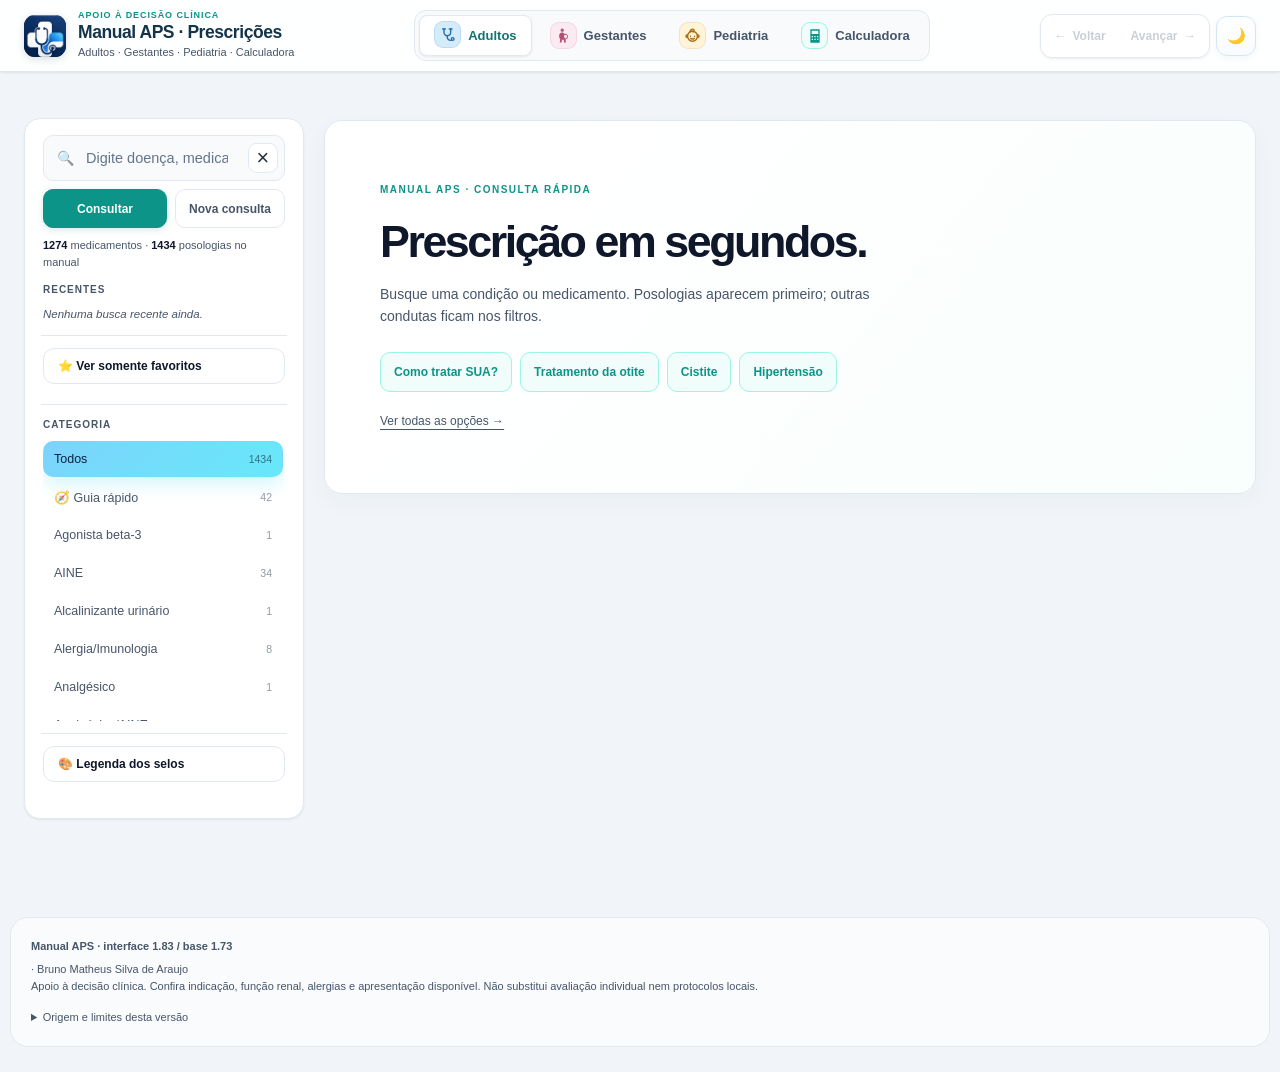
==== index.html @ 6f2b76b8 "Add files via upload" ====
<!DOCTYPE html>


<html lang="pt-BR"><head>
<meta charset="utf-8"/>
<meta content="width=device-width, initial-scale=1.0" name="viewport"/>
<title>Manual APS | v1.83 Clínico</title>

<meta content="#2563eb" name="theme-color"/>
<meta content="Manual de apoio à decisão clínica na Atenção Primária: condutas, prescrições e cálculo de doses pediátricas por peso. Funciona offline." name="description"/>
<meta content="Manual APS" name="application-name"/>
<meta content="yes" name="apple-mobile-web-app-capable"/>
<meta content="default" name="apple-mobile-web-app-status-bar-style"/>
<meta content="Manual APS" name="apple-mobile-web-app-title"/>


<style>/* Origem: styles_clinical.css */
:root{
    --brand:#0f766e; --brand-dark:#0b5c56; --brand-light:#14b8a6;
    --bg:#f7f8f7; --surface:#ffffff; --surface-2:#fbfbfa;
    --border:#e4e7e5; --border-soft:#edeeec;
    --ink:#1b1f1e; --ink-soft:#5c6664; --ink-faint:#8a9391;
    --amber:#b45309; --amber-bg:#fef3e6; --amber-pale:#fef3e6; --amber-border:#f0d9b8; --amber-strong:#7a3b06;
    --red:#a3281e; --red-pale:#fbeceb; --red-border:#eecfcb;
    --tint-bg:#e6f5f2; --tint-hover:#d3ece7; --tint-panel:#f1f8f6; --tint-border:#cfe9e3;
    --band-bg:#e3ecfa; --band-text:#1d4f91;
    --mark-bg:#fde68a; --card-hover-border:#d9dedb;
    --radius-lg:16px; --radius-md:12px; --radius-sm:8px;
    --shadow-sm: 0 1px 2px rgba(15,23,22,.04);
    --shadow-md: 0 4px 16px rgba(15,23,22,.06);
    --mono: ui-monospace, "SF Mono", "Roboto Mono", "JetBrains Mono", Consolas, monospace;
    --sans: -apple-system, BlinkMacSystemFont, "Segoe UI", Inter, Roboto, "Helvetica Neue", Arial, sans-serif;
  }
  [data-theme="dark"]{
    --brand:#2dd4bf; --brand-dark:#5eead4; --brand-light:#0d9488;
    --bg:#14171a; --surface:#1c2024; --surface-2:#22262b;
    --border:#333a40; --border-soft:#2a3036;
    --ink:#e8ecef; --ink-soft:#a9b2b8; --ink-faint:#767f86;
    --amber:#fbbf24; --amber-bg:#332a15; --amber-pale:#332a15; --amber-border:#54431c; --amber-strong:#fcd34d;
    --red:#f87171; --red-pale:#3a1f1e; --red-border:#5a2e2c;
    --tint-bg:#153833; --tint-hover:#1c4a42; --tint-panel:#182f2b; --tint-border:#245048;
    --band-bg:#1c2b42; --band-text:#93c5fd;
    --mark-bg:#5b4a12; --card-hover-border:#3d454c;
    --shadow-sm: 0 1px 2px rgba(0,0,0,.3);
    --shadow-md: 0 4px 16px rgba(0,0,0,.4);
  }
  [data-theme="dark"] header{ background:rgba(20,23,26,.92); }
  [data-theme="dark"] mark{ color:#fde68a; }
  *{box-sizing:border-box;} html,body{margin:0;padding:0;}
  body{ font-family:var(--sans); background:var(--bg); color:var(--ink); line-height:1.5; -webkit-font-smoothing:antialiased; }

  /* ===== Header ===== */
  header{ position:sticky; top:0; z-index:30; background:rgba(247,248,247,.92); backdrop-filter:blur(10px); border-bottom:1px solid var(--border); padding:12px 20px; }
  .titlebar{ max-width:1300px; margin:0 auto; display:flex; align-items:center; justify-content:space-between; gap:12px; flex-wrap:wrap;}
  .titlebar .brand{ display:flex; align-items:center; gap:10px; }
  .titlebar .brand-icon{
    width:34px; height:34px; border-radius:9px; background:#10213e; overflow:hidden;
    display:flex; align-items:center; justify-content:center; font-size:17px; box-shadow:var(--shadow-sm); flex-shrink:0;
  }
  .titlebar .brand-icon img{ width:100%; height:100%; display:block; object-fit:cover; }
  .titlebar h1{ font-size:16.5px; font-weight:700; margin:0; color:var(--ink); letter-spacing:-.01em; }
  .titlebar .sub{ font-size:12px; color:var(--ink-soft); margin-top:1px; }
  .version-tag{ font-size:10.5px; color:var(--ink-faint); margin-top:2px; }
  .version-tag .version-tbd{ color:var(--amber); font-weight:600; }

  /* ===== Two-column app shell ===== */
  .app-shell{
    display:grid; grid-template-columns:270px 1fr; gap:22px; align-items:start;
    max-width:1300px; margin:20px auto 70px; padding:0 20px;
  }
  .app-shell[hidden]{ display:none; }
  @media (max-width:860px){
    .app-shell{ grid-template-columns:1fr; }
    .sidebar{ position:static; max-height:none; }
  }
  .sidebar{
    background:var(--surface); border:1px solid var(--border); border-radius:var(--radius-lg);
    padding:16px; box-shadow:var(--shadow-sm);
    display:flex; flex-direction:column; gap:0;
    position:sticky; top:76px; max-height:calc(100vh - 96px); overflow-y:auto;
  }
  .sidebar-section{ border-top:1px solid var(--border-soft); padding:14px 0; }
  .sidebar-section:first-child{ border-top:none; padding-top:0; }
  .sidebar-label{ font-size:11px; font-weight:700; text-transform:uppercase; letter-spacing:.05em; color:var(--ink-faint); margin-bottom:8px; }
  .content{ min-width:0; }

  .searchwrap{ display:block; }
  .search-shell{ position:relative; width:100%; min-width:0; }
  .search-shell .icon{ position:absolute; left:14px; top:50%; transform:translateY(-50%); font-size:14px; opacity:.55; pointer-events:none; }
  .search{
    width:100%; padding:12px 14px 12px 38px; border-radius:12px; border:1px solid var(--border);
    font-size:14.5px; background:var(--surface); color:var(--ink); box-shadow:var(--shadow-sm);
    transition:border-color .15s, box-shadow .15s;
  }
  .search:focus{ outline:none; border-color:var(--brand); box-shadow:0 0 0 3px rgba(15,118,110,.12); }
  .search::placeholder{ color:var(--ink-faint); }
  .icon-btn{
    padding:10px 14px; border-radius:12px; border:1px solid var(--border); background:var(--surface);
    font-size:12.5px; font-weight:600; color:var(--ink-soft); cursor:pointer; white-space:nowrap;
    box-shadow:var(--shadow-sm); transition:background .15s, border-color .15s, color .15s;
  }
  .icon-btn:hover{ background:var(--surface-2); border-color:var(--brand-light); color:var(--brand-dark); }
  .icon-btn.full{ display:block; width:100%; box-sizing:border-box; text-align:left; margin-bottom:8px; }
  .theme-toggle-btn{ padding:9px 12px; font-size:15px; line-height:1; border-radius:10px; flex-shrink:0; }
  button, input{ font-family:inherit; }

  .count{ margin:8px 0 0; font-size:12px; color:var(--ink-soft); font-weight:500; }
  .count b{ color:var(--ink); }

  #manual-legendPanel{ margin:0; background:var(--surface-2); border:1px solid var(--border); border-radius:var(--radius-md); padding:14px 15px; font-size:12.5px; display:none; }
  #manual-legendPanel.open{ display:block; }
  #manual-legendPanel h4{ margin:10px 0 6px; color:var(--brand-dark); font-size:11px; text-transform:uppercase; letter-spacing:.05em; font-weight:700; }
  #manual-legendPanel h4:first-child{ margin-top:0; }
  .tagline{ margin:4px 0; color:var(--ink); }
  #manual-legendPanel .warn-box{ margin-top:12px; background:var(--surface); border:1px solid var(--border-soft); border-radius:var(--radius-sm); padding:10px 11px; font-size:11.5px; color:var(--ink-soft); }

  #manual-letterBar{ margin:0; display:none; flex-wrap:wrap; gap:4px; }
  #manual-letterBar.open{ display:flex; }
  #manual-letterBar .letter-btn{ width:24px; height:24px; display:flex; align-items:center; justify-content:center; font-size:11px; font-weight:600; border-radius:6px; background:var(--surface-2); border:1px solid var(--border); color:var(--ink-faint); cursor:pointer; transition:all .12s; }
  #manual-letterBar .letter-btn.has{ color:var(--brand-dark); border-color:var(--brand-light); }
  #manual-letterBar .letter-btn.has:hover{ background:var(--brand); color:#fff; }
  #manual-letterBar .letter-btn.disabled{ opacity:.35; cursor:default; }

  #calc-letterBar{ margin:0; display:none; flex-wrap:wrap; gap:4px; }
  #calc-letterBar.open{ display:flex; }
  #calc-letterBar .letter-btn{ width:24px; height:24px; display:flex; align-items:center; justify-content:center; font-size:11px; font-weight:600; border-radius:6px; background:var(--surface-2); border:1px solid var(--border); color:var(--ink-faint); cursor:pointer; transition:all .12s; }
  #calc-letterBar .letter-btn.has{ color:var(--brand-dark); border-color:var(--brand-light); }
  #calc-letterBar .letter-btn.has:hover{ background:var(--brand); color:#fff; }
  #calc-letterBar .letter-btn.disabled{ opacity:.35; cursor:default; }

  /* ===== Filter rows ===== */
  #manual-chipRow{ margin:0 0 14px; display:none; flex-wrap:wrap; gap:7px; align-items:center;
    background:var(--tint-panel); border:1px solid var(--tint-border); border-radius:var(--radius-md); padding:11px 14px; }
  #manual-chipRow.open{ display:flex; }
  #manual-chipRow .chiprow-label{ font-size:11px; font-weight:700; text-transform:uppercase; letter-spacing:.04em; color:var(--brand-dark); margin-right:2px; white-space:nowrap; }
  #manual-chipRow .chip{ padding:6px 13px; border-radius:999px; border:1px solid var(--brand-light); background:var(--surface); font-size:12.5px; font-weight:600; color:var(--brand-dark); cursor:pointer; transition:all .12s; }
  #manual-chipRow .chip:hover{ background:var(--tint-hover); }
  #manual-chipRow .chip.active{ background:var(--brand); color:#fff; border-color:var(--brand); }

  /* Category filter lists (sidebar, vertical, scrollable) */
  #manual-catBar, #calc-chipBar{
    display:flex; flex-direction:column; gap:2px; max-height:280px; overflow-y:auto; padding-right:2px;
  }
  #manual-catBar .cchip, #calc-chipBar .chip{
    display:flex; justify-content:space-between; align-items:center; gap:8px;
    padding:7px 9px; border-radius:8px; border:1px solid transparent;
    background:transparent; font-size:12.5px; font-weight:500; color:var(--ink-soft);
    cursor:pointer; white-space:normal; text-align:left; transition:all .12s;
  }
  #manual-catBar .cchip:hover, #calc-chipBar .chip:hover{ background:var(--surface-2); }
  #manual-catBar .cchip .n{ opacity:.6; font-size:10.5px; flex-shrink:0; }
  #manual-catBar .cchip.active, #calc-chipBar .chip.active{ background:var(--brand); color:#fff; }

  .fallback-notice{
    background:var(--amber-bg); border:1px solid var(--amber-border); color:var(--amber);
    border-radius:var(--radius-md); padding:10px 14px; font-size:12.5px; margin-bottom:12px;
  }
  .fallback-notice b{ color:var(--amber-strong); }

  /* ===== Main / cards ===== */
  .grid{ display:grid; grid-template-columns:1fr; gap:12px; }
  @media (min-width:1150px){ .grid{ grid-template-columns:repeat(3,minmax(0,1fr)); } }

  .card{ background:var(--surface); border:1px solid var(--border); border-radius:var(--radius-lg); padding:16px 18px; box-shadow:var(--shadow-sm); transition:box-shadow .15s, border-color .15s; }
  .card:hover{ box-shadow:var(--shadow-md); border-color:var(--card-hover-border); }
  .card-head{ display:flex; align-items:center; gap:8px; flex-wrap:wrap; border-bottom:1px solid var(--border-soft); padding-bottom:10px; margin-bottom:6px; }
  .card-head h3{ margin:0; font-size:16px; font-weight:700; color:var(--ink); letter-spacing:-.01em; }
  .card .cls-badge{
    display:inline-block; font-size:10px; font-weight:700; letter-spacing:.02em; color:var(--brand-dark);
    background:var(--tint-bg); border-radius:999px; padding:3px 9px;
  }
  .card .grp-count{ font-size:11px; color:var(--ink-faint); margin-left:auto; font-weight:500; }

  .fav-btn{
    border:none; background:transparent; cursor:pointer; font-size:19px; line-height:1;
    color:var(--ink-faint); padding:0 0 0 4px; flex-shrink:0; transition:transform .12s, color .12s;
  }
  .fav-btn:hover{ transform:scale(1.15); }
  .fav-btn.active{ color:var(--amber); }
  .icon-btn.full.active{ background:var(--tint-bg); border-color:var(--brand-light); color:var(--brand-dark); }

  .recent-box{ display:flex; flex-wrap:wrap; gap:5px; }
  .recent-box .recent-chip{
    padding:5px 11px; border-radius:999px; border:1px solid var(--border); background:var(--surface-2);
    font-size:11.5px; font-weight:500; color:var(--ink-soft); cursor:pointer; transition:all .12s;
  }
  .recent-box .recent-chip:hover{ border-color:var(--brand-light); color:var(--brand-dark); }
  .recent-box .recent-empty{ font-size:11.5px; color:var(--ink-faint); font-style:italic; }

  .spell-suggestion{ cursor:pointer; color:var(--amber-strong); text-decoration:underline; }
  .spell-suggestion:hover{ opacity:.8; }

  .drow{ padding:10px 0; border-top:1px solid var(--border-soft); }
  .drow:first-of-type{ border-top:none; padding-top:8px; }
  .drow-top{ display:flex; align-items:center; gap:8px; flex-wrap:wrap; margin-bottom:4px; }
  .cond-chip{
    display:inline-block; font-size:10.5px; font-weight:700; text-transform:uppercase; letter-spacing:.03em;
    color:var(--brand-dark); background:var(--tint-bg); border-radius:6px; padding:3px 8px; cursor:pointer; transition:background .12s;
  }
  .cond-chip:hover{ background:var(--tint-hover); }
  .drow .dtags{ font-size:11px; color:var(--ink-soft); font-family:var(--mono); }
  .drow .dname-small{ font-size:12.5px; font-weight:600; color:var(--ink); margin:3px 0; }
  .drow .desq{ font-size:13.5px; color:var(--ink-soft); }
  .drow .desq b{ color:var(--ink); font-weight:600; }

  mark{ background:var(--mark-bg); color:inherit; border-radius:3px; padding:0 2px; }
  .hidden{ display:none !important; }
  .noresults{ text-align:center; color:var(--ink-soft); font-size:14px; padding:60px 0; }
  .noresults .hint{ font-size:12.5px; margin-top:8px; color:var(--ink-faint); }

  footer{ max-width:1100px; margin:0 auto 40px; padding:16px 20px; font-size:11.5px; color:var(--ink-faint); border-top:1px solid var(--border); line-height:1.6; }
  @media (prefers-reduced-motion: reduce){ *{transition:none !important;} }


  /* ===== Pediatric calculator — additional components ===== */

  .weightwrap{
    display:flex; flex-direction:column; align-items:stretch; gap:10px;
    background:var(--surface-2);
    border:1px solid var(--border);
    border-radius:var(--radius-md);
    padding:14px;
  }
  .weight-readout{
    font-family:var(--mono);
    font-variant-numeric:tabular-nums;
    font-size:32px;
    font-weight:700;
    color:var(--brand-dark);
    text-align:left;
    transition:color .15s ease;
  }
  .weight-readout .unit{ font-size:14px; font-weight:500; color:var(--ink-soft); margin-left:4px;}
  .weight-controls{ display:flex; flex-direction:column; gap:6px; }
  .weight-controls input[type=range]{
    --pct:20;
    width:100%; height:6px; appearance:none; -webkit-appearance:none;
    background:linear-gradient(to right, var(--brand) 0%, var(--brand) calc(var(--pct)*1%), var(--border-soft) calc(var(--pct)*1%), var(--border-soft) 100%);
    border-radius:4px; outline:none;
  }
  .weight-controls input[type=range]::-webkit-slider-thumb{
    -webkit-appearance:none; width:20px; height:20px; border-radius:50%;
    background:var(--brand-dark); border:3px solid #fff; box-shadow:0 0 0 1px var(--brand-dark);
    cursor:pointer; margin-top:-7px;
  }
  .ticks{ display:flex; justify-content:space-between; font-size:9.5px; color:var(--ink-faint); font-family:var(--mono); padding:0 2px;}
  .num-input{
    width:64px; font-family:var(--mono); font-size:15px; text-align:center;
    border:1px solid var(--border); border-radius:8px; padding:5px 2px; background:var(--surface);
  }
  .num-input:focus{ outline:none; border-color:var(--brand); box-shadow:0 0 0 3px rgba(15,118,110,.12); }
  .weight-exact{ display:flex; align-items:center; justify-content:space-between; gap:6px; font-size:12px; color:var(--ink-soft);}

  .toolbar{
    max-width:980px; margin:12px auto 0;
    display:flex; gap:8px; flex-wrap:wrap; align-items:center;
  }
  .chip{
    padding:6px 12px; border-radius:999px; border:1px solid var(--border);
    background:var(--surface); font-size:12px; font-weight:500; color:var(--ink-soft); cursor:pointer;
    white-space:nowrap; transition:all .12s;
  }
  .chip:hover{ border-color:var(--brand-light); }
  .chip.active{ background:var(--brand); color:#fff; border-color:var(--brand); }

  .count b{ color:var(--ink); }


  .card{
    background:var(--surface); border:1px solid var(--border); border-radius:var(--radius-lg);
    padding:16px 18px; box-shadow:var(--shadow-sm); transition:box-shadow .15s, border-color .15s;
  }
  .card:hover{ box-shadow:var(--shadow-md); border-color:var(--card-hover-border); }
  .card{ content-visibility:auto; contain-intrinsic-size:260px; scroll-margin-top:calc(var(--hdr-h, 76px) + 12px); }
  .card h3{ margin:0 0 2px; font-size:16px; font-weight:700; color:var(--ink); letter-spacing:-.01em; }
  .card .cat{ font-size:10.5px; text-transform:uppercase; letter-spacing:.06em; color:var(--brand-dark); font-weight:700; }
  .card-toprow{ display:flex; align-items:center; justify-content:space-between; gap:8px; }
  .rule{ font-size:12px; color:var(--ink-faint); margin:4px 0 8px; }
  .ind{
    font-size:12.5px; color:var(--ink-soft); font-style:italic;
    margin:0 0 8px; padding-bottom:8px; border-bottom:1px solid var(--border-soft);
  }

  .result{
    background:var(--tint-bg); border-radius:var(--radius-sm); padding:10px 12px;
    font-family:var(--mono); font-size:14px; color:var(--brand-dark); font-weight:600;
    display:flex; flex-wrap:wrap; gap:6px 14px; align-items:baseline;
  }
  .result .big{ font-size:17px; }
  .result .vol{ font-weight:500; color:var(--brand-dark); font-size:13px; }

  .badge{
    display:inline-block; font-size:10.5px; font-weight:700; padding:3px 8px;
    border-radius:999px; margin-left:6px; vertical-align:middle;
  }
  .badge.cap{ background:var(--amber-pale); color:var(--amber-strong); }
  .badge.band{ background:var(--band-bg); color:var(--band-text); }
  .badge.fixed{ background:var(--surface-2); color:var(--ink-soft); border:1px solid var(--border); }

  .warn{
    margin-top:8px; background:var(--red-pale); border:1px solid var(--red-border); color:var(--red);
    font-size:12px; padding:7px 10px; border-radius:var(--radius-sm);
  }
  .note{ margin-top:8px; font-size:11.5px; color:var(--ink-faint); }
  .below-min{
    background:var(--red-pale); border:1px solid var(--red-border); border-radius:var(--radius-sm);
    padding:9px 11px; font-size:13px; color:var(--red); font-weight:600;
  }

  .alert-strip{
    max-width:980px; margin:16px auto 0; padding:11px 16px;
    background:var(--amber-pale); border:1px solid var(--amber-border); border-radius:var(--radius-md);
    font-size:12.5px; color:var(--amber);
  }
  .alert-strip b{ color:var(--amber-strong); }



  /* ===== Tabs ===== */
  .tabbar{ display:flex; gap:6px; background:var(--surface-2); border:1px solid var(--border); border-radius:12px; padding:4px; }
  .tab-btn{
    border:none; background:transparent; padding:8px 14px; border-radius:9px; font-size:13px; font-weight:600;
    color:var(--ink-soft); cursor:pointer; transition:all .15s; white-space:nowrap;
  }
  .tab-btn:hover{ color:var(--ink); }
  .tab-btn.active{ background:var(--surface); color:var(--brand-dark); box-shadow:var(--shadow-sm); }


  /* ===== espelho dos estilos do manual para a aba Gestantes ===== */
  #gest-legendPanel{ margin:0; background:var(--surface-2); border:1px solid var(--border); border-radius:var(--radius-md); padding:14px 15px; font-size:12.5px; display:none; }
  #gest-legendPanel.open{ display:block; }
  #gest-legendPanel h4{ margin:10px 0 6px; color:var(--brand-dark); font-size:11px; text-transform:uppercase; letter-spacing:.05em; font-weight:700; }
  #gest-legendPanel h4:first-child{ margin-top:0; }
  #gest-legendPanel .warn-box{ margin-top:12px; background:var(--surface); border:1px solid var(--border-soft); border-radius:var(--radius-sm); padding:10px 11px; font-size:11.5px; color:var(--ink-soft); }
  #ped-legendPanel{ margin:0; background:var(--surface-2); border:1px solid var(--border); border-radius:var(--radius-md); padding:14px 15px; font-size:12.5px; display:none; }
  #ped-legendPanel.open{ display:block; }
  #ped-legendPanel h4{ margin:10px 0 6px; color:var(--brand-dark); font-size:11px; text-transform:uppercase; letter-spacing:.05em; font-weight:700; }
  #ped-legendPanel h4:first-child{ margin-top:0; }
  #ped-legendPanel .warn-box{ margin-top:12px; background:var(--surface); border:1px solid var(--border-soft); border-radius:var(--radius-sm); padding:10px 11px; font-size:11.5px; color:var(--ink-soft); }
  #gest-letterBar{ margin:0; display:none; flex-wrap:wrap; gap:4px; }
  #gest-letterBar.open{ display:flex; }
  #gest-letterBar .letter-btn{ width:24px; height:24px; display:flex; align-items:center; justify-content:center; font-size:11px; font-weight:600; border-radius:6px; background:var(--surface-2); border:1px solid var(--border); color:var(--ink-faint); cursor:pointer; transition:all .12s; }
  #gest-letterBar .letter-btn.has{ color:var(--brand-dark); border-color:var(--brand-light); }
  #gest-letterBar .letter-btn.has:hover{ background:var(--brand); color:#fff; }
  #gest-letterBar .letter-btn.disabled{ opacity:.35; cursor:default; }
  #ped-letterBar{ margin:0; display:none; flex-wrap:wrap; gap:4px; }
  #ped-letterBar.open{ display:flex; }
  #ped-letterBar .letter-btn{ width:24px; height:24px; display:flex; align-items:center; justify-content:center; font-size:11px; font-weight:600; border-radius:6px; background:var(--surface-2); border:1px solid var(--border); color:var(--ink-faint); cursor:pointer; transition:all .12s; }
  #ped-letterBar .letter-btn.has{ color:var(--brand-dark); border-color:var(--brand-light); }
  #ped-letterBar .letter-btn.has:hover{ background:var(--brand); color:#fff; }
  #ped-letterBar .letter-btn.disabled{ opacity:.35; cursor:default; }
  /* ===== Filter rows ===== */
  #gest-chipRow{ margin:0 0 14px; display:none; flex-wrap:wrap; gap:7px; align-items:center;
    background:var(--tint-panel); border:1px solid var(--tint-border); border-radius:var(--radius-md); padding:11px 14px; }
  #gest-chipRow.open{ display:flex; }
  #gest-chipRow .chiprow-label{ font-size:11px; font-weight:700; text-transform:uppercase; letter-spacing:.04em; color:var(--brand-dark); margin-right:2px; white-space:nowrap; }
  #gest-chipRow .chip{ padding:6px 13px; border-radius:999px; border:1px solid var(--brand-light); background:var(--surface); font-size:12.5px; font-weight:600; color:var(--brand-dark); cursor:pointer; transition:all .12s; }
  #gest-chipRow .chip:hover{ background:var(--tint-hover); }
  #gest-chipRow .chip.active{ background:var(--brand); color:#fff; border-color:var(--brand); }
  #ped-chipRow{ margin:0 0 14px; display:none; flex-wrap:wrap; gap:7px; align-items:center;
    background:var(--tint-panel); border:1px solid var(--tint-border); border-radius:var(--radius-md); padding:11px 14px; }
  #ped-chipRow.open{ display:flex; }
  #ped-chipRow .chiprow-label{ font-size:11px; font-weight:700; text-transform:uppercase; letter-spacing:.04em; color:var(--brand-dark); margin-right:2px; white-space:nowrap; }
  #ped-chipRow .chip{ padding:6px 13px; border-radius:999px; border:1px solid var(--brand-light); background:var(--surface); font-size:12.5px; font-weight:600; color:var(--brand-dark); cursor:pointer; transition:all .12s; }
  #ped-chipRow .chip:hover{ background:var(--tint-hover); }
  #ped-chipRow .chip.active{ background:var(--brand); color:#fff; border-color:var(--brand); }
  /* Category filter lists (sidebar, vertical, scrollable) */
  #gest-catBar, #calc-chipBar{
    display:flex; flex-direction:column; gap:2px; max-height:280px; overflow-y:auto; padding-right:2px;
  }
  #gest-catBar .cchip, #calc-chipBar .chip{
    display:flex; justify-content:space-between; align-items:center; gap:8px;
    padding:7px 9px; border-radius:8px; border:1px solid transparent;
    background:transparent; font-size:12.5px; font-weight:500; color:var(--ink-soft);
    cursor:pointer; white-space:normal; text-align:left; transition:all .12s;
  }
  #gest-catBar .cchip:hover, #calc-chipBar .chip:hover{ background:var(--surface-2); }
  #gest-catBar .cchip .n{ opacity:.6; font-size:10.5px; flex-shrink:0; }
  #gest-catBar .cchip.active, #calc-chipBar .chip.active{ background:var(--brand); color:#fff; }
  #ped-catBar, #calc-chipBar{
    display:flex; flex-direction:column; gap:2px; max-height:280px; overflow-y:auto; padding-right:2px;
  }
  #ped-catBar .cchip, #calc-chipBar .chip{
    display:flex; justify-content:space-between; align-items:center; gap:8px;
    padding:7px 9px; border-radius:8px; border:1px solid transparent;
    background:transparent; font-size:12.5px; font-weight:500; color:var(--ink-soft);
    cursor:pointer; white-space:normal; text-align:left; transition:all .12s;
  }
  #ped-catBar .cchip:hover, #calc-chipBar .chip:hover{ background:var(--surface-2); }
  #ped-catBar .cchip .n{ opacity:.6; font-size:10.5px; flex-shrink:0; }
  #ped-catBar .cchip.active, #calc-chipBar .chip.active{ background:var(--brand); color:#fff; }

  /* ===== Aba Gestantes ===== */
  .gest-banner{
    background:var(--tint-panel); border:1px solid var(--tint-border); border-radius:var(--radius-md);
    padding:11px 13px; font-size:12.5px; color:var(--ink); margin:0 0 14px; line-height:1.45;
  }
  .gest-banner b{ color:var(--brand-dark); }
  #gest-legendPanel .tagline b{ color:var(--ink); }

  /* ===== linhas de duração / função renal / dica ===== */
  .xnote{
    font-size:11.8px; line-height:1.45; margin-top:6px; padding:6px 9px;
    border-radius:8px; border:1px solid var(--border-soft); background:var(--surface-2);
    color:var(--ink-soft);
  }
  .xnote b{ color:var(--ink); font-weight:700; }
  .xdur{ border-color:var(--tint-border); background:var(--tint-panel); }
  .xdur::before{ content:"⏱ "; }
  .xrenal{ border-color:var(--band-bg); background:var(--band-bg); color:var(--band-text); }
  .xrenal b{ color:var(--band-text); }
  .xrenal::before{ content:"🫘 "; }
  .xtip::before{ content:"💡 "; }

  /* ===== Credito / rodape ===== */
  .app-credit{
    max-width:1300px; margin:0 auto 40px; padding:16px 20px;
    border-top:1px solid var(--border); display:flex; flex-direction:column; gap:6px;
    font-size:12px; line-height:1.55; color:var(--ink-faint);
  }
  .app-credit b{ color:var(--ink-soft); }

  /* ===== Sub-abas dentro de Pediatria (Condutas / Calculadora por peso) ===== */
  .ped-subtabbar-wrap{ max-width:1300px; margin:20px auto 0; padding:0 20px; }
  .ped-subtabbar{ display:inline-flex; gap:6px; background:var(--surface-2); border:1px solid var(--border); border-radius:12px; padding:4px; }
  .ped-subtab-btn{
    border:none; background:transparent; padding:8px 14px; border-radius:9px; font-size:13px; font-weight:600;
    color:var(--ink-soft); cursor:pointer; transition:all .15s; white-space:nowrap;
  }
  .ped-subtab-btn:hover{ color:var(--ink); }
  .ped-subtab-btn.active{ background:var(--surface); color:var(--brand-dark); box-shadow:var(--shadow-sm); }
  /* =========================================================
     ===== ANTI-ROLAGEM-LATERAL (vale em qualquer tela) ======
     =========================================================
     Itens de grid/flex têm largura mínima automática igual ao seu
     conteúdo; sem min-width:0 um texto longo empurra a coluna e
     cria rolagem horizontal. */
  .grid{ min-width:0; }
  .grid > *{ min-width:0; max-width:100%; }
  .card{ min-width:0; max-width:100%; }
  .card-head, .drow, .drow-top, .result, .toolbar, .recent-box{ min-width:0; }
  .card-head > *, .drow-top > *, .result > *{ min-width:0; }
  .card-head h3, .card h3{ overflow-wrap:anywhere; min-width:0; }
  .cond-chip{ max-width:100%; overflow-wrap:anywhere; }
  .dtags, .dname-small, .desq, .xnote, .ind, .rule, .note{ overflow-wrap:anywhere; min-width:0; }
  .cls-badge{ max-width:100%; overflow-wrap:anywhere; }
  .sidebar, .content{ min-width:0; max-width:100%; }

  .app-shell.ped-subpanel{ margin-top:14px; }

  /* =========================================================
     ===== ADAPTAÇÃO PARA CELULAR (telas até 760px) ==========
     ========================================================= */

  /* Painel recolhível da sidebar — some no desktop, aparece no celular */
  .sidebar-more-btn{ display:none; }

  /* Botão flutuante "voltar ao topo" — só no celular */
  #to-top{
    display:none; position:fixed; right:14px; bottom:16px; z-index:40;
    width:46px; height:46px; border-radius:50%; border:1px solid var(--border);
    background:var(--surface); color:var(--brand-dark); font-size:19px; line-height:1;
    box-shadow:var(--shadow-md); cursor:pointer; opacity:0; pointer-events:none;
    transition:opacity .2s;
  }

  /* Barra fixa de peso na calculadora — só no celular */
  .weight-sticky{ display:none; }

  @media (max-width:760px){

    body{ -webkit-text-size-adjust:100%; }

    /* Nada escapa para os lados: só rola para cima e para baixo.
       'clip' (e não 'hidden') preserva o funcionamento do position:sticky. */
    html, body{ overflow-x:clip; max-width:100%; }
    html{ scroll-padding-top:calc(var(--hdr-h, 92px) + 12px); }

    /* ----- Cabeçalho compacto: marca + tema na 1ª linha, abas na 2ª ----- */
    header{ padding:9px 12px; transition:transform .25s ease; will-change:transform; }
    .titlebar{
      display:grid; grid-template-columns:1fr auto; gap:9px 8px; align-items:center;
      min-width:0;
    }
    .titlebar .brand{ grid-column:1; grid-row:1; min-width:0; }
    .titlebar .brand > div{ min-width:0; }
    .titlebar .brand-icon{ width:30px; height:30px; font-size:15px; border-radius:8px; }
    .titlebar h1{ font-size:14.5px; line-height:1.25; overflow-wrap:anywhere; }
    .titlebar .sub{ display:none; }
    .titlebar .theme-toggle-btn{ grid-column:2; grid-row:1; padding:10px 12px; }
    .titlebar .tabbar{ grid-column:1 / -1; grid-row:2; width:100%; gap:4px; min-width:0; }
    .tabbar .tab-btn{ flex:1 1 0; min-width:0; padding:11px 4px; font-size:13px; }

    /* Esconde o cabeçalho ao rolar para baixo — libera a tela toda para ler */
    body.chrome-hidden header{ transform:translateY(-100%); }

    /* ----- Estrutura geral: menos margem lateral, mais largura útil ----- */
    .app-shell{ padding:0 11px; gap:12px; margin:12px auto 60px; }
    .sidebar{ padding:12px; border-radius:var(--radius-md); }
    .sidebar-section{ padding:11px 0; }

    /* ----- Sidebar recolhível: só busca (e peso) ficam sempre visíveis ----- */
    .sidebar-more-btn{
      display:flex; align-items:center; justify-content:space-between; gap:8px;
      width:100%; margin-top:11px; padding:12px 13px;
      border:1px solid var(--border); border-radius:12px; background:var(--surface-2);
      font-family:var(--sans); font-size:13px; font-weight:600; color:var(--ink-soft);
      cursor:pointer; text-align:left;
    }
    .sidebar-more-btn .chev{ transition:transform .18s; font-size:11px; flex-shrink:0; }
    .sidebar-more-btn.open{ color:var(--brand-dark); border-color:var(--brand-light); }
    .sidebar-more-btn.open .chev{ transform:rotate(180deg); }
    .sidebar-collapse{ display:none; }
    .sidebar-collapse.open{ display:block; }
    .sidebar-collapse .sidebar-section:first-child{ border-top:1px solid var(--border-soft); }

    /* Listas de categoria com mais respiro e alvo de toque maior */
    #manual-catBar, #gest-catBar, #ped-catBar, #calc-chipBar{ max-height:230px; }
    #manual-catBar .cchip, #gest-catBar .cchip, #ped-catBar .cchip, #calc-chipBar .chip{
      padding:11px 10px; font-size:13.5px; white-space:normal; overflow-wrap:anywhere;
    }
    .icon-btn.full{ padding:12px 13px; font-size:13px; white-space:normal; }
    .recent-box .recent-chip{ padding:8px 13px; font-size:12.5px; max-width:100%; overflow-wrap:anywhere; }

    /* Chips de filtro podem quebrar linha em vez de esticar a página */
    #manual-chipRow .chip, #gest-chipRow .chip, #ped-chipRow .chip{
      white-space:normal; max-width:100%; overflow-wrap:anywhere;
    }
    #manual-chipRow, #gest-chipRow, #ped-chipRow{ padding:11px 12px; }

    /* Índice A–Z: quadradinhos maiores, dedo alcança */
    #manual-letterBar .letter-btn, #gest-letterBar .letter-btn, #ped-letterBar .letter-btn, #calc-letterBar .letter-btn{
      width:34px; height:34px; font-size:13px; border-radius:8px;
    }

    /* ----- Campo de busca maior (16px evita zoom automático no iOS) ----- */
    .search{ font-size:16px; padding:13px 14px 13px 40px; }
    .count{ font-size:12.5px; }

    /* ----- Sub-abas da Pediatria ocupando a largura toda ----- */
    .ped-subtabbar-wrap{ padding:0 11px; margin-top:14px; }
    .ped-subtabbar{ display:flex; width:100%; min-width:0; }
    .ped-subtab-btn{
      flex:1 1 0; min-width:0; padding:11px 6px; font-size:13px;
      white-space:normal; line-height:1.25; overflow-wrap:anywhere;
    }

    /* Nenhum rótulo com nowrap pode empurrar a largura da página */
    .chip, .icon-btn, .tab-btn,
    #manual-chipRow .chiprow-label,
    #gest-chipRow .chiprow-label,
    #ped-chipRow .chiprow-label{
      white-space:normal; overflow-wrap:anywhere; max-width:100%;
    }

    /* ----- Cartões: texto maior e mais largura aproveitada ----- */
    .card{ padding:14px; border-radius:var(--radius-md); }
    .card-head h3, .card h3{ font-size:16.5px; }
    .card, .card * { overflow-wrap:anywhere; }
    .drow{ padding:11px 0; }
    .drow .desq{ font-size:14.5px; line-height:1.55; }
    .drow .dname-small{ font-size:13.5px; }
    .drow .dtags{ font-size:12px; }
    .cond-chip{ font-size:11.5px; padding:5px 10px; line-height:1.35; }
    .xnote{ font-size:12.8px; padding:8px 10px; line-height:1.5; }
    .ind{ font-size:13.5px; }
    .rule{ font-size:12.8px; }
    .note{ font-size:12.5px; }
    .warn{ font-size:13px; padding:9px 11px; }
    .below-min{ font-size:13.5px; }
    .gest-banner{ font-size:13.2px; padding:12px 13px; }
    .fallback-notice{ font-size:13px; padding:11px 13px; }
    .alert-strip{ font-size:13px; margin:14px 0 0; padding:12px 14px; max-width:100%; }
    .toolbar{ max-width:100%; }
    .noresults{ padding:40px 4px; }

    /* Resultado da dose: destaque, é a informação que mais importa */
    .result{ font-size:15.5px; padding:12px 13px; gap:6px 12px; }
    .result .big{ font-size:20px; }
    .result .vol{ font-size:14px; }
    .badge{ font-size:11px; padding:4px 9px; max-width:100%; overflow-wrap:anywhere; }

    /* Favoritar: alvo de toque decente */
    .fav-btn{ font-size:24px; padding:2px 0 2px 8px; }

    /* ----- Controle de peso: slider com pegador maior ----- */
    .weightwrap{ padding:13px; }
    .weight-readout{ font-size:30px; }
    .weight-controls input[type=range]{ height:10px; }
    .weight-controls input[type=range]::-webkit-slider-thumb{
      width:28px; height:28px; margin-top:-9px;
    }
    .weight-controls input[type=range]::-moz-range-thumb{
      width:28px; height:28px; border-radius:50%;
      background:var(--brand-dark); border:3px solid #fff;
    }
    .num-input{ width:78px; font-size:17px; padding:9px 4px; }
    .weight-exact{ font-size:13px; }
    .ticks{ font-size:10px; }

    /* ----- Barra de peso: fina e some ao rolar para baixo ----- */
    .weight-sticky{
      display:flex; align-items:center; justify-content:space-between; gap:10px;
      position:sticky; top:calc(var(--hdr-h, 92px) + 4px); z-index:20;
      margin:0 0 10px; padding:5px 10px; min-width:0;
      background:var(--tint-panel); border:1px solid var(--tint-border);
      border-radius:999px; box-shadow:var(--shadow-sm);
      transition:transform .25s ease, opacity .25s ease;
    }
    .weight-sticky .ws-label{
      font-size:11.5px; font-weight:700; text-transform:uppercase; letter-spacing:.04em;
      color:var(--brand-dark); white-space:nowrap;
    }
    .weight-sticky .ws-val{
      font-family:var(--mono); font-variant-numeric:tabular-nums;
      font-size:17px; font-weight:700; color:var(--brand-dark);
      min-width:60px; text-align:center; white-space:nowrap;
    }
    .weight-sticky .ws-controls{ display:flex; align-items:center; gap:5px; min-width:0; }
    .weight-sticky button{
      width:32px; height:32px; flex-shrink:0; border-radius:50%;
      border:1px solid var(--brand-light); background:var(--surface);
      color:var(--brand-dark); font-size:17px; font-weight:700; line-height:1;
      cursor:pointer; display:flex; align-items:center; justify-content:center;
    }
    .weight-sticky button:active{ background:var(--tint-hover); }

    /* Rolando para baixo, ela sai da frente das prescrições */
    body.chrome-hidden .weight-sticky{
      transform:translateY(-130%); opacity:0; pointer-events:none;
    }

    /* ----- Rodapés ----- */
    footer, .app-credit{ padding:14px 12px; font-size:12px; max-width:100%; }
    .app-credit{ margin-bottom:24px; }

    /* ----- Botão flutuante voltar ao topo ----- */
    #to-top{ display:block; }
    #to-top.show{ opacity:.95; pointer-events:auto; }
  }

  /* Telas bem estreitas (≤ 380px) — aperta mais um pouco */
  @media (max-width:380px){
    .titlebar h1{ font-size:13.5px; }
    .tabbar .tab-btn{ font-size:12px; padding:10px 2px; }
    .app-shell{ padding:0 8px; }
    .card{ padding:12px; }
    .weight-readout{ font-size:26px; }
    .weight-sticky{ padding:5px 8px; gap:6px; }
    .weight-sticky .ws-label{ font-size:10.5px; }
    .weight-sticky .ws-val{ font-size:16px; min-width:54px; }
    .weight-sticky button{ width:30px; height:30px; font-size:16px; }
  }

  /* Quem prefere menos movimento não vê o cabeçalho deslizando */
  @media (prefers-reduced-motion: reduce){
    header, .weight-sticky{ transition:none !important; }
    body.chrome-hidden header{ transform:none; }
    body.chrome-hidden .weight-sticky{ transform:none; opacity:1; pointer-events:auto; }
  }

/* ===== PWA ===== */
.header-actions{ display:flex; align-items:center; gap:8px; flex-shrink:0; }
.install-btn[hidden]{ display:none !important; }
.install-btn{ color:var(--brand-dark); border-color:var(--brand-light); background:var(--tint-panel); }
@media (display-mode: standalone){ .install-btn{ display:none !important; } }
@media (max-width:760px){
  .titlebar .header-actions{ grid-column:2; grid-row:1; gap:5px; }
  .titlebar .theme-toggle-btn{ grid-column:auto; grid-row:auto; }
  .install-btn{ padding:9px 10px; font-size:11.5px; }
}

/* =========================================================
   ===== PEDIATRIA INTEGRADA: CONDUTA + DOSE ===============
   ========================================================= */
.patient-card{
  background:var(--surface-2); border:1px solid var(--border); border-radius:var(--radius-md);
  padding:12px; display:flex; flex-direction:column; gap:10px;
}
.patient-weight-row{ display:flex; align-items:flex-start; justify-content:space-between; gap:10px; }
.patient-field-label{ font-size:10.5px; font-weight:700; text-transform:uppercase; letter-spacing:.05em; color:var(--ink-faint); }
.mini-reset-btn{
  border:1px solid var(--border); background:var(--surface); color:var(--ink-soft); border-radius:8px;
  padding:5px 8px; font-size:10.5px; cursor:pointer;
}
.mini-reset-btn:hover{ border-color:var(--brand-light); color:var(--brand-dark); }
.patient-fields{ display:grid; grid-template-columns:1.2fr 1fr .72fr; gap:7px; }
.patient-fields label{ display:flex; flex-direction:column; gap:4px; min-width:0; }
.patient-fields label > span{ font-size:10.5px; color:var(--ink-soft); line-height:1.25; }
.patient-number{ width:100%; min-width:0; }
.patient-summary{
  border-top:1px solid var(--border-soft); padding-top:8px; font-size:11.5px; color:var(--brand-dark); font-weight:600;
}

#ped-catBar{ display:flex; flex-direction:column; gap:2px; max-height:280px; overflow-y:auto; padding-right:2px; }
#ped-catBar .cchip, #ped-catBar .chip{
  display:flex; justify-content:space-between; align-items:center; gap:8px; width:100%;
  padding:7px 9px; border-radius:8px; border:1px solid transparent; background:transparent;
  font-family:var(--sans); font-size:12.5px; font-weight:500; color:var(--ink-soft); cursor:pointer; text-align:left;
}
#ped-catBar .cchip:hover, #ped-catBar .chip:hover{ background:var(--surface-2); }
#ped-catBar .cchip.active, #ped-catBar .chip.active{ background:var(--brand); color:#fff; }
#ped-catBar .n{ opacity:.65; font-size:10.5px; flex-shrink:0; }

.ped-patient-strip{ display:none; }
.view-heading{ display:flex; align-items:center; justify-content:space-between; gap:12px; margin:4px 0 12px; }
.view-heading.compact{ margin-top:28px; }
.view-heading h2{ margin:1px 0 0; font-size:20px; letter-spacing:-.02em; }
.view-kicker{ color:var(--brand-dark); font-size:10.5px; text-transform:uppercase; font-weight:800; letter-spacing:.07em; }
.ped-condition-grid{ grid-template-columns:1fr !important; }
.condition-card{ padding:0; overflow:hidden; }
.condition-card .condition-head{ padding:16px 18px 12px; margin:0; background:var(--surface-2); align-items:flex-start; }
.condition-head > div{ min-width:0; display:flex; align-items:center; flex-wrap:wrap; gap:7px; }
.condition-head h3{ margin:0; font-size:18px; }
.condition-card > .ped-clinical-row{ margin:0 18px; }
.ped-clinical-row .cond-chip{ cursor:default; }

.inline-regimens{
  margin-top:10px; padding:10px; border-radius:var(--radius-md); background:var(--tint-panel);
  border:1px solid var(--tint-border); display:flex; flex-direction:column; gap:8px;
}
.inline-regimens-title{ font-size:11px; font-weight:800; text-transform:uppercase; letter-spacing:.045em; color:var(--brand-dark); }
.dose-card{
  background:var(--surface); border:1px solid var(--border); border-radius:var(--radius-md); padding:14px;
  min-width:0; box-shadow:var(--shadow-sm); scroll-margin-top:calc(var(--hdr-h, 76px) + 12px);
}
.dose-card.compact{ padding:12px; box-shadow:none; }
.dose-card-head{ display:flex; align-items:flex-start; justify-content:space-between; gap:10px; }
.dose-card-head > div{ min-width:0; }
.dose-card h4{ margin:1px 0 0; font-size:15px; line-height:1.3; overflow-wrap:anywhere; }
.dose-category{ color:var(--brand-dark); font-size:9.5px; font-weight:800; text-transform:uppercase; letter-spacing:.06em; }
.dose-indication{ margin:6px 0 9px; color:var(--ink-soft); font-size:12px; font-style:italic; }
.dose-card .result{ margin-top:6px; }
.dose-card .volume-result{ background:var(--surface-2); border:1px solid var(--tint-border); }
.dose-card .age-result{ font-family:var(--sans); font-weight:500; font-size:12.5px; }
.result-column{ flex-direction:column; align-items:flex-start; gap:4px; }
.presentation-field{ display:flex; align-items:center; gap:8px; margin-top:9px; font-size:11px; color:var(--ink-soft); }
.presentation-field select{
  flex:1; min-width:0; border:1px solid var(--border); background:var(--surface); color:var(--ink);
  border-radius:8px; padding:7px 9px; font-size:12px;
}
.presentation-field select:focus{ outline:none; border-color:var(--brand); box-shadow:0 0 0 3px rgba(15,118,110,.12); }
.age-caution{
  margin:7px 0; background:var(--amber-bg); border:1px solid var(--amber-border); color:var(--amber-strong);
  border-radius:var(--radius-sm); padding:7px 9px; font-size:11.5px;
}
.dose-actions{ display:grid; grid-template-columns:1fr 1fr; gap:7px; margin-top:9px; }
.dose-disclosure{ min-width:0; }
.dose-disclosure > summary{
  list-style:none; cursor:pointer; border:1px solid var(--border); border-radius:8px; padding:7px 8px;
  background:var(--surface-2); color:var(--ink-soft); font-size:11.5px; font-weight:700; text-align:center;
}
.dose-disclosure > summary::-webkit-details-marker{ display:none; }
.dose-disclosure[open] > summary{ color:var(--brand-dark); border-color:var(--brand-light); border-radius:8px 8px 0 0; }
.disclosure-body{
  border:1px solid var(--border); border-top:none; border-radius:0 0 8px 8px; padding:9px;
  font-size:11.5px; color:var(--ink-soft); line-height:1.45;
}
.disclosure-body p{ margin:0 0 7px; }
.disclosure-body p:last-child{ margin-bottom:0; }
.disclosure-body code{ display:block; white-space:normal; overflow-wrap:anywhere; color:var(--ink); font-family:var(--mono); }
.drug-ficha p{ margin:0 0 7px; }
.drug-results-section{ margin-top:22px; }
.spell-suggestion{
  padding:0; border:none; background:transparent; color:var(--amber-strong); text-decoration:underline;
  font-family:inherit; font-size:inherit; cursor:pointer;
}

@media (max-width:760px){
  .ped-patient-section{ padding-bottom:0; }
  .patient-fields{ grid-template-columns:1fr 1fr 1fr; }
  .patient-fields label > span{ font-size:10px; }
  .ped-patient-strip{
    display:flex; align-items:center; gap:6px; position:sticky; top:calc(var(--hdr-h, 92px) + 4px); z-index:20;
    margin:0 0 10px; padding:6px 9px; border-radius:999px; background:var(--tint-panel);
    border:1px solid var(--tint-border); box-shadow:var(--shadow-sm); color:var(--brand-dark); font-size:11.5px;
    transition:transform .25s ease, opacity .25s ease;
  }
  .ped-patient-strip button{
    width:30px; height:30px; flex-shrink:0; border-radius:50%; border:1px solid var(--brand-light);
    background:var(--surface); color:var(--brand-dark); font-size:16px; font-weight:700; cursor:pointer;
  }
  .ped-patient-strip strong{ font-family:var(--mono); font-size:15px; white-space:nowrap; }
  .ped-strip-age{ margin-left:auto; min-width:0; overflow:hidden; text-overflow:ellipsis; white-space:nowrap; color:var(--ink-soft); }
  body.chrome-hidden .ped-patient-strip{ transform:translateY(-130%); opacity:0; pointer-events:none; }
  .view-heading h2{ font-size:18px; }
  .condition-card .condition-head{ padding:14px; }
  .condition-card > .ped-clinical-row{ margin:0 14px; }
  .condition-head h3{ font-size:17px; }
  .inline-regimens{ margin-left:-3px; margin-right:-3px; padding:8px; }
  .dose-card{ padding:12px; }
  .dose-actions{ grid-template-columns:1fr; }
  .presentation-field{ align-items:stretch; flex-direction:column; gap:4px; }
  #ped-catBar{ max-height:230px; }
  #ped-catBar .cchip, #ped-catBar .chip{ padding:11px 10px; font-size:13.5px; }
}

@media (prefers-reduced-motion: reduce){
  .ped-patient-strip{ transition:none !important; }
  body.chrome-hidden .ped-patient-strip{ transform:none; opacity:1; pointer-events:auto; }
}


/* ===== Hotfix de segurança pediátrica 1.1.1 ===== */
.dose-safety-banner{
  margin:0 0 14px; padding:12px 14px; border-radius:var(--radius-md);
  background:var(--red-pale); border:1px solid var(--red-border); color:var(--red);
  font-size:13px; line-height:1.5;
}
.dose-safety-banner b{ color:var(--red); }

/* ========================================================================== */
/* VISUAL CLÍNICO CONTEMPORÂNEO — camada de personalização                  */
/* Mantém a estrutura e o comportamento existentes; altera somente o visual. */
/* ========================================================================== */

:root{
  --brand:#2563eb;
  --brand-dark:#1e3a8a;
  --brand-light:#38bdf8;
  --bg:#f2f6fb;
  --surface:#ffffff;
  --surface-2:#f7f9fc;
  --border:#dbe5f0;
  --border-soft:#e9eff6;
  --ink:#132238;
  --ink-soft:#5e6f86;
  --ink-faint:#8b9bb0;
  --amber:#b76708;
  --amber-bg:#fff7e8;
  --amber-pale:#fff7e8;
  --amber-border:#f3d49d;
  --amber-strong:#8a4700;
  --red:#be2f3b;
  --red-pale:#fff0f2;
  --red-border:#f2c4cb;
  --tint-bg:#eaf5ff;
  --tint-hover:#d7edff;
  --tint-panel:#eef8ff;
  --tint-border:#c8e4f8;
  --band-bg:#e8efff;
  --band-text:#294f9f;
  --mark-bg:#ffdf73;
  --card-hover-border:#c7d8e9;
  --radius-lg:22px;
  --radius-md:15px;
  --radius-sm:10px;
  --shadow-sm:0 2px 8px rgba(30,58,95,.06);
  --shadow-md:0 14px 34px rgba(30,58,95,.12);
  --sidebar-bg-1:#10213e;
  --sidebar-bg-2:#17365d;
  --sidebar-ink:#f7fbff;
  --sidebar-soft:#b9c9db;
  --sidebar-border:rgba(255,255,255,.12);
  --sidebar-hover:rgba(255,255,255,.08);
  --focus-ring:rgba(37,99,235,.18);
}

[data-theme="dark"]{
  --brand:#60a5fa;
  --brand-dark:#bfdbfe;
  --brand-light:#22d3ee;
  --bg:#09111f;
  --surface:#111d2d;
  --surface-2:#172538;
  --border:#2a3a50;
  --border-soft:#213249;
  --ink:#eef6ff;
  --ink-soft:#afbdd0;
  --ink-faint:#7f91a8;
  --amber:#f7bd55;
  --amber-bg:#342817;
  --amber-pale:#342817;
  --amber-border:#624b22;
  --amber-strong:#ffd27b;
  --red:#ff8792;
  --red-pale:#3b2028;
  --red-border:#67313b;
  --tint-bg:#172f4d;
  --tint-hover:#1d3d61;
  --tint-panel:#132a44;
  --tint-border:#294b70;
  --band-bg:#1b2e52;
  --band-text:#a9c8ff;
  --mark-bg:#66531c;
  --card-hover-border:#36506e;
  --shadow-sm:0 3px 12px rgba(0,0,0,.22);
  --shadow-md:0 18px 42px rgba(0,0,0,.34);
  --sidebar-bg-1:#07101e;
  --sidebar-bg-2:#112944;
  --sidebar-ink:#f4f9ff;
  --sidebar-soft:#aabed3;
  --sidebar-border:rgba(255,255,255,.11);
  --sidebar-hover:rgba(255,255,255,.08);
  --focus-ring:rgba(96,165,250,.22);
}

html{ background:var(--bg); }
body.clinical-ui{
  min-height:100vh;
  background:
    radial-gradient(circle at 7% 0%, rgba(56,189,248,.10), transparent 28rem),
    radial-gradient(circle at 96% 12%, rgba(37,99,235,.08), transparent 31rem),
    var(--bg);
}

body.clinical-ui::before{
  content:"";
  position:fixed;
  inset:0;
  pointer-events:none;
  opacity:.35;
  background-image:linear-gradient(rgba(30,58,95,.025) 1px, transparent 1px), linear-gradient(90deg, rgba(30,58,95,.025) 1px, transparent 1px);
  background-size:28px 28px;
  mask-image:linear-gradient(to bottom, #000, transparent 70%);
}

/* Cabeçalho */
body.clinical-ui header{
  padding:13px 22px;
  background:rgba(255,255,255,.88);
  border-bottom:1px solid rgba(194,211,229,.78);
  box-shadow:0 5px 24px rgba(30,58,95,.06);
  backdrop-filter:blur(18px) saturate(150%);
}
[data-theme="dark"] body.clinical-ui header{
  background:rgba(9,17,31,.86);
  border-bottom-color:rgba(255,255,255,.08);
}
body.clinical-ui .titlebar{ max-width:1450px; gap:18px; }
body.clinical-ui .titlebar .brand{ gap:12px; min-width:280px; }
body.clinical-ui .titlebar .brand-icon{
  width:42px;
  height:42px;
  border-radius:14px;
  color:#fff;
  font-size:20px;
  background:#10213e;
  box-shadow:0 9px 22px rgba(37,99,235,.28), inset 0 1px 0 rgba(255,255,255,.22);
}
body.clinical-ui .brand-eyebrow{
  display:block;
  margin-bottom:1px;
  color:var(--brand);
  font-size:9.5px;
  line-height:1;
  font-weight:800;
  letter-spacing:.13em;
  text-transform:uppercase;
}
body.clinical-ui .titlebar h1{
  font-size:17.5px;
  font-weight:760;
  letter-spacing:-.025em;
}
body.clinical-ui .titlebar .sub{ color:var(--ink-soft); font-size:11.5px; }
body.clinical-ui .version-tag{ color:var(--ink-faint); font-size:9.8px; }

body.clinical-ui .tabbar{
  padding:5px;
  gap:4px;
  border:1px solid var(--border);
  border-radius:14px;
  background:var(--surface-2);
  box-shadow:inset 0 1px 0 rgba(255,255,255,.65);
}
body.clinical-ui .tab-btn{
  min-height:38px;
  padding:8px 17px;
  border-radius:10px;
  font-size:12.5px;
  color:var(--ink-soft);
}
body.clinical-ui .tab-btn:hover{ color:var(--brand-dark); background:var(--tint-bg); }
body.clinical-ui .tab-btn.active{
  color:#fff;
  background:linear-gradient(135deg, #1d4ed8, #2563eb 58%, #0ea5c6);
  box-shadow:0 7px 16px rgba(37,99,235,.24);
}
body.clinical-ui .theme-toggle-btn{
  width:40px;
  height:40px;
  padding:0;
  display:grid;
  place-items:center;
  border-radius:12px;
}
body.clinical-ui .install-btn{
  min-height:40px;
  background:var(--tint-bg);
  border-color:var(--tint-border);
  color:var(--brand-dark);
}

/* Estrutura geral */
body.clinical-ui .app-shell{
  grid-template-columns:300px minmax(0, 1fr);
  gap:28px;
  max-width:1450px;
  margin:26px auto 78px;
  padding:0 22px;
}
body.clinical-ui .content{ padding-top:2px; }

/* Navegação lateral */
body.clinical-ui .sidebar{
  top:86px;
  max-height:calc(100vh - 108px);
  padding:18px;
  color:var(--sidebar-ink);
  border:1px solid rgba(255,255,255,.10);
  border-radius:24px;
  background:
    radial-gradient(circle at 15% 0%, rgba(34,211,238,.19), transparent 15rem),
    linear-gradient(155deg, var(--sidebar-bg-2), var(--sidebar-bg-1) 72%);
  box-shadow:0 22px 48px rgba(17,36,65,.22);
  scrollbar-color:rgba(255,255,255,.22) transparent;
}
body.clinical-ui .sidebar-section{ border-top-color:var(--sidebar-border); padding:15px 0; }
body.clinical-ui .sidebar-label{
  margin-bottom:9px;
  color:#8fc6e9;
  font-size:9.8px;
  letter-spacing:.13em;
}
body.clinical-ui .sidebar .count{ color:var(--sidebar-soft); }
body.clinical-ui .sidebar .count b{ color:#fff; }

body.clinical-ui .sidebar .search{
  min-height:46px;
  padding-left:41px;
  color:#10213e;
  background:#fff;
  border-color:rgba(255,255,255,.42);
  box-shadow:0 8px 22px rgba(0,0,0,.15);
}
body.clinical-ui .sidebar .search::placeholder{ color:#8494a8; }
body.clinical-ui .sidebar .search:focus{
  border-color:#60d7eb;
  box-shadow:0 0 0 4px rgba(34,211,238,.20), 0 8px 22px rgba(0,0,0,.14);
}
body.clinical-ui .sidebar .search-shell .icon{ opacity:.65; }

body.clinical-ui .sidebar .icon-btn.full,
body.clinical-ui .sidebar .mini-reset-btn,
body.clinical-ui .sidebar-more-btn{
  color:var(--sidebar-ink);
  border-color:var(--sidebar-border);
  background:rgba(255,255,255,.055);
  box-shadow:none;
}
body.clinical-ui .sidebar .icon-btn.full:hover,
body.clinical-ui .sidebar .mini-reset-btn:hover,
body.clinical-ui .sidebar-more-btn:hover{
  color:#fff;
  border-color:rgba(125,211,252,.55);
  background:rgba(56,189,248,.13);
}
body.clinical-ui .sidebar .icon-btn.full.active{
  color:#fff;
  border-color:rgba(34,211,238,.58);
  background:linear-gradient(135deg, rgba(37,99,235,.62), rgba(6,182,212,.42));
}

body.clinical-ui #manual-catBar .cchip,
body.clinical-ui #gest-catBar .cchip,
body.clinical-ui #ped-catBar .cchip,
body.clinical-ui #ped-catBar .chip,
body.clinical-ui #calc-chipBar .chip{
  min-height:36px;
  padding:8px 10px;
  color:var(--sidebar-soft);
  border-radius:10px;
}
body.clinical-ui #manual-catBar .cchip:hover,
body.clinical-ui #gest-catBar .cchip:hover,
body.clinical-ui #ped-catBar .cchip:hover,
body.clinical-ui #ped-catBar .chip:hover,
body.clinical-ui #calc-chipBar .chip:hover{
  color:#fff;
  background:var(--sidebar-hover);
}
body.clinical-ui #manual-catBar .cchip.active,
body.clinical-ui #gest-catBar .cchip.active,
body.clinical-ui #ped-catBar .cchip.active,
body.clinical-ui #ped-catBar .chip.active,
body.clinical-ui #calc-chipBar .chip.active{
  color:#06233d;
  background:linear-gradient(135deg, #7dd3fc, #67e8f9);
  box-shadow:0 7px 18px rgba(34,211,238,.20);
}

body.clinical-ui .sidebar .recent-box .recent-chip{
  color:#d6e4f1;
  border-color:var(--sidebar-border);
  background:rgba(255,255,255,.055);
}
body.clinical-ui .sidebar .recent-box .recent-chip:hover{
  color:#fff;
  border-color:rgba(125,211,252,.5);
  background:rgba(56,189,248,.12);
}
body.clinical-ui .sidebar .recent-empty{ color:#8ea4bb; }

body.clinical-ui .sidebar #manual-letterBar .letter-btn,
body.clinical-ui .sidebar #gest-letterBar .letter-btn,
body.clinical-ui .sidebar #ped-letterBar .letter-btn,
body.clinical-ui .sidebar #calc-letterBar .letter-btn{
  color:#aebfd0;
  border-color:var(--sidebar-border);
  background:rgba(255,255,255,.045);
}
body.clinical-ui .sidebar #manual-letterBar .letter-btn.has,
body.clinical-ui .sidebar #gest-letterBar .letter-btn.has,
body.clinical-ui .sidebar #ped-letterBar .letter-btn.has,
body.clinical-ui .sidebar #calc-letterBar .letter-btn.has{
  color:#a5f3fc;
  border-color:rgba(103,232,249,.42);
}
body.clinical-ui .sidebar #manual-letterBar .letter-btn.has:hover,
body.clinical-ui .sidebar #gest-letterBar .letter-btn.has:hover,
body.clinical-ui .sidebar #ped-letterBar .letter-btn.has:hover,
body.clinical-ui .sidebar #calc-letterBar .letter-btn.has:hover{
  color:#06233d;
  background:#67e8f9;
}

body.clinical-ui .sidebar #manual-legendPanel,
body.clinical-ui .sidebar #gest-legendPanel,
body.clinical-ui .sidebar #ped-legendPanel{
  color:#d7e4f0;
  border-color:var(--sidebar-border);
  background:rgba(4,13,28,.30);
}
body.clinical-ui .sidebar #manual-legendPanel h4,
body.clinical-ui .sidebar #gest-legendPanel h4,
body.clinical-ui .sidebar #ped-legendPanel h4{ color:#8de5f4; }
body.clinical-ui .sidebar .tagline{ color:#d7e4f0; }
body.clinical-ui .sidebar .tagline b{ color:#fff; }
body.clinical-ui .sidebar .warn-box{
  color:#c9d7e5 !important;
  border-color:var(--sidebar-border) !important;
  background:rgba(255,255,255,.055) !important;
}

/* Cartão do paciente dentro da barra lateral */
body.clinical-ui .sidebar .patient-card{
  color:var(--ink);
  border:1px solid rgba(255,255,255,.22);
  background:linear-gradient(160deg, #ffffff, #eef7ff);
  box-shadow:0 12px 28px rgba(0,0,0,.18);
}
[data-theme="dark"] body.clinical-ui .sidebar .patient-card{
  color:var(--ink);
  background:linear-gradient(160deg, #172538, #102139);
  border-color:#34506d;
}
body.clinical-ui .patient-card .patient-field-label{ color:var(--ink-faint); }
body.clinical-ui .patient-card .patient-summary{ color:var(--brand-dark); }
body.clinical-ui .patient-card .mini-reset-btn{
  color:var(--ink-soft);
  border-color:var(--border);
  background:var(--surface);
}
body.clinical-ui .weight-readout{ color:var(--brand); letter-spacing:-.055em; }
body.clinical-ui .weight-controls input[type=range]{
  background:linear-gradient(to right, #2563eb 0%, #06b6d4 calc(var(--pct)*1%), var(--border-soft) calc(var(--pct)*1%), var(--border-soft) 100%);
}
body.clinical-ui .weight-controls input[type=range]::-webkit-slider-thumb{
  background:#1d4ed8;
  box-shadow:0 0 0 1px #1d4ed8, 0 4px 12px rgba(37,99,235,.28);
}

/* Filtros superiores */
body.clinical-ui #manual-chipRow,
body.clinical-ui #gest-chipRow,
body.clinical-ui #ped-chipRow{
  margin-bottom:18px;
  padding:12px 15px;
  border-radius:16px;
  background:rgba(238,248,255,.92);
  box-shadow:var(--shadow-sm);
}
[data-theme="dark"] body.clinical-ui #manual-chipRow,
[data-theme="dark"] body.clinical-ui #gest-chipRow,
[data-theme="dark"] body.clinical-ui #ped-chipRow{ background:rgba(19,42,68,.92); }
body.clinical-ui #manual-chipRow .chip,
body.clinical-ui #gest-chipRow .chip,
body.clinical-ui #ped-chipRow .chip{
  min-height:32px;
  border-color:var(--tint-border);
  box-shadow:0 2px 6px rgba(30,58,95,.04);
}

/* Cartões principais */
body.clinical-ui .grid{ gap:18px; }
@media (min-width:1180px){ body.clinical-ui .grid{ grid-template-columns:minmax(0,1fr) minmax(0,1fr); } }
body.clinical-ui .card{
  position:relative;
  padding:20px 21px;
  border:1px solid rgba(205,219,233,.88);
  border-radius:22px;
  background:linear-gradient(180deg, var(--surface), color-mix(in srgb, var(--surface) 96%, var(--tint-bg)));
  box-shadow:0 9px 24px rgba(30,58,95,.075);
  overflow:hidden;
}
body.clinical-ui .card::before{
  content:"";
  position:absolute;
  top:0;
  left:0;
  width:100%;
  height:4px;
  background:linear-gradient(90deg, #2563eb, #38bdf8 58%, #2dd4bf);
  opacity:.9;
}
body.clinical-ui .card:hover{
  transform:translateY(-2px);
  border-color:var(--card-hover-border);
  box-shadow:var(--shadow-md);
}
body.clinical-ui .card-head{
  margin-bottom:8px;
  padding:2px 0 12px;
  border-bottom-color:var(--border-soft);
}
body.clinical-ui .card-head h3,
body.clinical-ui .card h3{
  color:var(--ink);
  font-size:17px;
  font-weight:760;
  letter-spacing:-.025em;
}
body.clinical-ui .card .cls-badge,
body.clinical-ui .cond-chip{
  color:#1e4f8e;
  background:#e6f4ff;
  border:1px solid #c9e5f8;
}
[data-theme="dark"] body.clinical-ui .card .cls-badge,
[data-theme="dark"] body.clinical-ui .cond-chip{
  color:#bce4ff;
  background:#183654;
  border-color:#2a5375;
}
body.clinical-ui .fav-btn{ filter:drop-shadow(0 2px 3px rgba(0,0,0,.08)); }
body.clinical-ui .drow{ padding:12px 0; }
body.clinical-ui .drow .desq{ color:var(--ink-soft); line-height:1.58; }
body.clinical-ui .drow .desq b{ color:var(--ink); }
body.clinical-ui .xnote{
  padding:8px 10px;
  border-radius:10px;
  background:var(--surface-2);
}
body.clinical-ui .xdur{ background:#edf8ff; border-color:#cee8f8; }
body.clinical-ui .xrenal{ background:var(--band-bg); border-color:color-mix(in srgb, var(--band-text) 28%, transparent); }
[data-theme="dark"] body.clinical-ui .xdur{ background:#132e49; border-color:#284d6c; }

/* Banners e estados */
body.clinical-ui .gest-banner,
body.clinical-ui .fallback-notice,
body.clinical-ui .dose-safety-banner,
body.clinical-ui .alert-strip{
  border-radius:16px;
  box-shadow:var(--shadow-sm);
}
body.clinical-ui .gest-banner{
  padding:14px 16px;
  color:var(--ink-soft);
  background:linear-gradient(135deg, #eff8ff, #edfdfb);
  border-color:#c9e5f4;
}
[data-theme="dark"] body.clinical-ui .gest-banner{
  background:linear-gradient(135deg, #142c47, #123739);
  border-color:#285269;
}
body.clinical-ui .gest-banner b{ color:var(--brand-dark); }
body.clinical-ui .dose-safety-banner{
  padding:14px 16px;
  border-left:5px solid var(--red);
  background:linear-gradient(135deg, var(--red-pale), color-mix(in srgb, var(--red-pale) 82%, var(--surface)));
}
body.clinical-ui .alert-strip{
  border-left:5px solid #d68a16;
  background:linear-gradient(135deg, var(--amber-pale), color-mix(in srgb, var(--amber-pale) 80%, var(--surface)));
}
body.clinical-ui .view-heading{ margin:8px 0 16px; }
body.clinical-ui .view-heading h2{ font-size:24px; color:var(--ink); }
body.clinical-ui .view-kicker{ color:var(--brand); letter-spacing:.12em; }

/* Pediatria */
body.clinical-ui .condition-card{ padding:0; }
body.clinical-ui .condition-card::before{ height:5px; }
body.clinical-ui .condition-card .condition-head{
  padding:21px 22px 15px;
  background:linear-gradient(135deg, #f7fbff, #eef7ff);
}
[data-theme="dark"] body.clinical-ui .condition-card .condition-head{
  background:linear-gradient(135deg, #172538, #142d47);
}
body.clinical-ui .condition-head h3{ font-size:19px; }
body.clinical-ui .condition-card > .ped-clinical-row{ margin:0 22px; }
body.clinical-ui .inline-regimens{
  padding:13px;
  border-radius:16px;
  background:linear-gradient(145deg, #eef9ff, #eefcf9);
  border-color:#c7e8ed;
}
[data-theme="dark"] body.clinical-ui .inline-regimens{
  background:linear-gradient(145deg, #132f4a, #12383a);
  border-color:#2b5962;
}
body.clinical-ui .dose-card{
  border-color:var(--border);
  border-radius:15px;
  box-shadow:0 6px 18px rgba(30,58,95,.07);
}
body.clinical-ui .result{
  padding:12px 14px;
  border:1px solid var(--tint-border);
  border-left:4px solid var(--brand);
  border-radius:11px;
  background:linear-gradient(135deg, var(--tint-bg), color-mix(in srgb, var(--tint-bg) 72%, var(--surface)));
  color:var(--brand-dark);
}
body.clinical-ui .result .big{ font-size:18px; }
body.clinical-ui .dose-disclosure > summary{
  min-height:36px;
  display:grid;
  place-items:center;
  border-radius:10px;
  background:var(--surface-2);
}
body.clinical-ui .dose-disclosure[open] > summary{ border-radius:10px 10px 0 0; }
body.clinical-ui .presentation-field select,
body.clinical-ui .num-input{
  border-radius:10px;
  border-color:var(--border);
}
body.clinical-ui .presentation-field select:focus,
body.clinical-ui .num-input:focus{
  border-color:var(--brand);
  box-shadow:0 0 0 4px var(--focus-ring);
}
body.clinical-ui .ped-patient-strip{
  background:rgba(238,248,255,.95);
  border-color:#c8e4f8;
  box-shadow:0 8px 22px rgba(30,58,95,.10);
  backdrop-filter:blur(12px);
}
[data-theme="dark"] body.clinical-ui .ped-patient-strip{ background:rgba(19,42,68,.95); }

/* Botões genéricos */
body.clinical-ui .icon-btn{
  border-radius:11px;
  box-shadow:0 2px 7px rgba(30,58,95,.05);
}
body.clinical-ui .icon-btn:hover{
  border-color:var(--brand-light);
  color:var(--brand-dark);
  background:var(--tint-bg);
}
body.clinical-ui button:focus-visible,
body.clinical-ui input:focus-visible,
body.clinical-ui select:focus-visible,
body.clinical-ui summary:focus-visible{
  outline:3px solid var(--focus-ring);
  outline-offset:2px;
}

/* Rodapé */
body.clinical-ui footer,
body.clinical-ui .app-credit{
  position:relative;
  max-width:1406px;
  color:var(--ink-faint);
  border-top-color:var(--border);
}
body.clinical-ui .app-credit{
  margin-bottom:36px;
  padding:21px 22px;
  border:1px solid var(--border);
  border-radius:18px;
  background:rgba(255,255,255,.58);
}
[data-theme="dark"] body.clinical-ui .app-credit{ background:rgba(17,29,45,.58); }

/* Responsividade */
@media (max-width:980px){
  body.clinical-ui .app-shell{ grid-template-columns:260px minmax(0,1fr); gap:18px; }
  body.clinical-ui .titlebar .brand{ min-width:0; }
  body.clinical-ui .version-tag{ display:none; }
}

@media (max-width:860px){
  body.clinical-ui .app-shell{ grid-template-columns:1fr; }
  body.clinical-ui .sidebar{ position:static; max-height:none; }
}

@media (max-width:760px){
  body.clinical-ui header{ padding:9px 11px; }
  body.clinical-ui .titlebar{ gap:8px; }
  body.clinical-ui .titlebar .brand-icon{ width:34px; height:34px; border-radius:11px; font-size:16px; }
  body.clinical-ui .brand-eyebrow{ display:none; }
  body.clinical-ui .titlebar h1{ font-size:14.5px; }
  body.clinical-ui .tabbar{ border-radius:12px; }
  body.clinical-ui .tab-btn{ min-height:40px; padding:9px 3px; }

  body.clinical-ui .app-shell{
    margin-top:14px;
    padding:0 10px;
    gap:14px;
  }
  body.clinical-ui .sidebar{
    padding:13px;
    border-radius:19px;
    box-shadow:0 14px 30px rgba(17,36,65,.18);
  }
  body.clinical-ui .sidebar-more-btn{ background:rgba(255,255,255,.065); }
  body.clinical-ui .sidebar-more-btn.open{ color:#fff; border-color:rgba(103,232,249,.5); }

  body.clinical-ui .grid{ gap:13px; }
  body.clinical-ui .card{
    padding:16px;
    border-radius:18px;
    box-shadow:0 7px 20px rgba(30,58,95,.075);
  }
  body.clinical-ui .card:hover{ transform:none; }
  body.clinical-ui .card-head h3,
  body.clinical-ui .card h3{ font-size:16.5px; }
  body.clinical-ui .view-heading h2{ font-size:19px; }
  body.clinical-ui .condition-card .condition-head{ padding:17px 16px 13px; }
  body.clinical-ui .condition-card > .ped-clinical-row{ margin:0 16px; }
  body.clinical-ui .inline-regimens{ padding:9px; }
  body.clinical-ui .app-credit{ margin-left:10px; margin-right:10px; border-radius:16px; }
}

@media (max-width:380px){
  body.clinical-ui .app-shell{ padding:0 7px; }
  body.clinical-ui .sidebar{ padding:11px; }
  body.clinical-ui .card{ padding:14px 13px; }
}

@media (prefers-reduced-motion:reduce){
  body.clinical-ui .card:hover{ transform:none; }
}


/* =========================================================
   ÍCONES CLÍNICOS V3 — sem emojis
   Mantidos no CSS para não depender de bibliotecas externas.
   ========================================================= */

/* Abas principais */
body.clinical-ui .tab-btn{
  display:inline-flex;
  align-items:center;
  justify-content:center;
  gap:8px;
}
body.clinical-ui .tab-icon{
  width:27px;
  height:27px;
  flex:0 0 27px;
  display:inline-grid;
  place-items:center;
  border-radius:9px;
  transition:transform .16s ease, background-color .16s ease, box-shadow .16s ease;
}
body.clinical-ui .tab-icon::before{
  content:"";
  width:16px;
  height:16px;
  display:block;
  background:currentColor;
  -webkit-mask-repeat:no-repeat;
  mask-repeat:no-repeat;
  -webkit-mask-position:center;
  mask-position:center;
  -webkit-mask-size:contain;
  mask-size:contain;
}
body.clinical-ui .tab-icon-adult{
  color:#256da8;
  background:#e5f2fb;
  box-shadow:inset 0 0 0 1px rgba(37,109,168,.12);
}
body.clinical-ui .tab-icon-gest{
  color:#b84f72;
  background:#fbeaf0;
  box-shadow:inset 0 0 0 1px rgba(184,79,114,.12);
}
body.clinical-ui .tab-icon-ped{
  color:#a66d13;
  background:#fff3d8;
  box-shadow:inset 0 0 0 1px rgba(166,109,19,.12);
}
body.clinical-ui .tab-btn:hover .tab-icon,
body.clinical-ui .tab-btn.active .tab-icon{
  transform:translateY(-1px);
}
body.clinical-ui .tab-btn.active .tab-icon-adult{ background:#d4ebfa; }
body.clinical-ui .tab-btn.active .tab-icon-gest{ background:#f7dce6; }
body.clinical-ui .tab-btn.active .tab-icon-ped{ background:#fde9b8; }

/* Estetoscópio */
body.clinical-ui .tab-icon-adult::before{
  -webkit-mask-image:url("data:image/svg+xml,%3Csvg xmlns='http://www.w3.org/2000/svg' viewBox='0 0 24 24'%3E%3Cg fill='none' stroke='black' stroke-width='2.1' stroke-linecap='round' stroke-linejoin='round'%3E%3Cpath d='M6 3v5a5 5 0 0 0 10 0V3'/%3E%3Cpath d='M4 3h4M14 3h4'/%3E%3Cpath d='M11 13v2.2a4.8 4.8 0 0 0 4.8 4.8H17'/%3E%3Ccircle cx='19' cy='18' r='2'/%3E%3C/g%3E%3C/svg%3E");
  mask-image:url("data:image/svg+xml,%3Csvg xmlns='http://www.w3.org/2000/svg' viewBox='0 0 24 24'%3E%3Cg fill='none' stroke='black' stroke-width='2.1' stroke-linecap='round' stroke-linejoin='round'%3E%3Cpath d='M6 3v5a5 5 0 0 0 10 0V3'/%3E%3Cpath d='M4 3h4M14 3h4'/%3E%3Cpath d='M11 13v2.2a4.8 4.8 0 0 0 4.8 4.8H17'/%3E%3Ccircle cx='19' cy='18' r='2'/%3E%3C/g%3E%3C/svg%3E");
}

/* Silhueta materna */
body.clinical-ui .tab-icon-gest::before{
  width:17px;
  height:18px;
  -webkit-mask-image:url("data:image/svg+xml,%3Csvg xmlns='http://www.w3.org/2000/svg' viewBox='0 0 24 24'%3E%3Cpath fill='black' d='M10.2 2.1a2.35 2.35 0 1 1 0 4.7 2.35 2.35 0 0 1 0-4.7Zm-.4 5.6c1.6 0 2.8.8 3.55 2.05.35-.12.73-.18 1.12-.18 2.15 0 3.9 1.78 3.9 3.98 0 2.07-1.53 3.78-3.5 3.97l.55 4.38h-2.55l-.48-3.88H9.72l-.45 3.88H6.72l.58-4.94a4.5 4.5 0 0 1-1.45-3.35v-1.35c0-2.54 1.55-4.58 3.95-4.58Zm3.08 4.13c-.08.35-.13.72-.13 1.1 0 1.17.42 2.25 1.12 3.07.25.05.52.08.8.08 1.4 0 2.53-1.15 2.53-2.55 0-1.42-1.13-2.57-2.53-2.57-.72 0-1.37.3-1.79.86Z'/%3E%3C/svg%3E");
  mask-image:url("data:image/svg+xml,%3Csvg xmlns='http://www.w3.org/2000/svg' viewBox='0 0 24 24'%3E%3Cpath fill='black' d='M10.2 2.1a2.35 2.35 0 1 1 0 4.7 2.35 2.35 0 0 1 0-4.7Zm-.4 5.6c1.6 0 2.8.8 3.55 2.05.35-.12.73-.18 1.12-.18 2.15 0 3.9 1.78 3.9 3.98 0 2.07-1.53 3.78-3.5 3.97l.55 4.38h-2.55l-.48-3.88H9.72l-.45 3.88H6.72l.58-4.94a4.5 4.5 0 0 1-1.45-3.35v-1.35c0-2.54 1.55-4.58 3.95-4.58Zm3.08 4.13c-.08.35-.13.72-.13 1.1 0 1.17.42 2.25 1.12 3.07.25.05.52.08.8.08 1.4 0 2.53-1.15 2.53-2.55 0-1.42-1.13-2.57-2.53-2.57-.72 0-1.37.3-1.79.86Z'/%3E%3C/svg%3E");
}

/* Rosto infantil */
body.clinical-ui .tab-icon-ped::before{
  width:17px;
  height:17px;
  -webkit-mask-image:url("data:image/svg+xml,%3Csvg xmlns='http://www.w3.org/2000/svg' viewBox='0 0 24 24'%3E%3Cg fill='none' stroke='black' stroke-width='2' stroke-linecap='round' stroke-linejoin='round'%3E%3Ccircle cx='12' cy='13' r='7'/%3E%3Cpath d='M8.2 7.2C8.8 4.8 10.1 3 12 3c1.7 0 2.4 1.2 2.4 2.2 0 .9-.55 1.65-1.55 1.65-.9 0-1.45-.55-1.45-1.25'/%3E%3Cpath d='M9.2 13h.01M14.8 13h.01M9.5 16c1.45 1.2 3.55 1.2 5 0'/%3E%3Cpath d='M5.2 11.2H4.5a1.7 1.7 0 0 0 0 3.4h.7M18.8 11.2h.7a1.7 1.7 0 0 1 0 3.4h-.7'/%3E%3C/g%3E%3C/svg%3E");
  mask-image:url("data:image/svg+xml,%3Csvg xmlns='http://www.w3.org/2000/svg' viewBox='0 0 24 24'%3E%3Cg fill='none' stroke='black' stroke-width='2' stroke-linecap='round' stroke-linejoin='round'%3E%3Ccircle cx='12' cy='13' r='7'/%3E%3Cpath d='M8.2 7.2C8.8 4.8 10.1 3 12 3c1.7 0 2.4 1.2 2.4 2.2 0 .9-.55 1.65-1.55 1.65-.9 0-1.45-.55-1.45-1.25'/%3E%3Cpath d='M9.2 13h.01M14.8 13h.01M9.5 16c1.45 1.2 3.55 1.2 5 0'/%3E%3Cpath d='M5.2 11.2H4.5a1.7 1.7 0 0 0 0 3.4h.7M18.8 11.2h.7a1.7 1.7 0 0 1 0 3.4h-.7'/%3E%3C/g%3E%3C/svg%3E");
}

/* Ícones das notas dos medicamentos */
body.clinical-ui .xnote{
  display:flex;
  align-items:flex-start;
  gap:8px;
}
body.clinical-ui .xnote::before{
  content:"" !important;
  width:17px;
  height:17px;
  flex:0 0 17px;
  margin-top:1px;
  display:block;
  background:currentColor;
  -webkit-mask-repeat:no-repeat;
  mask-repeat:no-repeat;
  -webkit-mask-position:center;
  mask-position:center;
  -webkit-mask-size:contain;
  mask-size:contain;
}

/* Função renal — rim anatômico simplificado */
body.clinical-ui .xrenal::before,
body.clinical-ui .icon-renal::before{
  -webkit-mask-image:url("data:image/svg+xml,%3Csvg xmlns='http://www.w3.org/2000/svg' viewBox='0 0 24 24'%3E%3Cg fill='none' stroke='black' stroke-width='1.9' stroke-linecap='round' stroke-linejoin='round'%3E%3Cpath d='M8.7 3.2C5.6 2.3 3 4.9 3 8.6c0 3.9 2.35 6.7 5.35 6.7 1.75 0 3.05-1.35 3.05-3.15V6.8c0-1.75-1.05-3.15-2.7-3.6Z'/%3E%3Cpath d='M15.3 3.2c3.1-.9 5.7 1.7 5.7 5.4 0 3.9-2.35 6.7-5.35 6.7-1.75 0-3.05-1.35-3.05-3.15V6.8c0-1.75 1.05-3.15 2.7-3.6Z'/%3E%3Cpath d='M9.2 14.8v2.4c0 2.1 1.1 3.6 2.8 3.6s2.8-1.5 2.8-3.6v-2.4'/%3E%3C/g%3E%3C/svg%3E");
  mask-image:url("data:image/svg+xml,%3Csvg xmlns='http://www.w3.org/2000/svg' viewBox='0 0 24 24'%3E%3Cg fill='none' stroke='black' stroke-width='1.9' stroke-linecap='round' stroke-linejoin='round'%3E%3Cpath d='M8.7 3.2C5.6 2.3 3 4.9 3 8.6c0 3.9 2.35 6.7 5.35 6.7 1.75 0 3.05-1.35 3.05-3.15V6.8c0-1.75-1.05-3.15-2.7-3.6Z'/%3E%3Cpath d='M15.3 3.2c3.1-.9 5.7 1.7 5.7 5.4 0 3.9-2.35 6.7-5.35 6.7-1.75 0-3.05-1.35-3.05-3.15V6.8c0-1.75 1.05-3.15 2.7-3.6Z'/%3E%3Cpath d='M9.2 14.8v2.4c0 2.1 1.1 3.6 2.8 3.6s2.8-1.5 2.8-3.6v-2.4'/%3E%3C/g%3E%3C/svg%3E");
}

/* Duração */
body.clinical-ui .xdur::before{
  -webkit-mask-image:url("data:image/svg+xml,%3Csvg xmlns='http://www.w3.org/2000/svg' viewBox='0 0 24 24'%3E%3Cg fill='none' stroke='black' stroke-width='2' stroke-linecap='round' stroke-linejoin='round'%3E%3Ccircle cx='12' cy='13' r='8'/%3E%3Cpath d='M12 9v4l2.7 1.6M9 2h6M12 5V2'/%3E%3C/g%3E%3C/svg%3E");
  mask-image:url("data:image/svg+xml,%3Csvg xmlns='http://www.w3.org/2000/svg' viewBox='0 0 24 24'%3E%3Cg fill='none' stroke='black' stroke-width='2' stroke-linecap='round' stroke-linejoin='round'%3E%3Ccircle cx='12' cy='13' r='8'/%3E%3Cpath d='M12 9v4l2.7 1.6M9 2h6M12 5V2'/%3E%3C/g%3E%3C/svg%3E");
}

/* Dica prática */
body.clinical-ui .xtip::before{
  -webkit-mask-image:url("data:image/svg+xml,%3Csvg xmlns='http://www.w3.org/2000/svg' viewBox='0 0 24 24'%3E%3Cg fill='none' stroke='black' stroke-width='2' stroke-linecap='round' stroke-linejoin='round'%3E%3Cpath d='M9 18h6M10 22h4'/%3E%3Cpath d='M8.3 15.5A7 7 0 1 1 15.7 15.5C14.6 16.3 14 17 14 18h-4c0-1-.6-1.7-1.7-2.5Z'/%3E%3C/g%3E%3C/svg%3E");
  mask-image:url("data:image/svg+xml,%3Csvg xmlns='http://www.w3.org/2000/svg' viewBox='0 0 24 24'%3E%3Cg fill='none' stroke='black' stroke-width='2' stroke-linecap='round' stroke-linejoin='round'%3E%3Cpath d='M9 18h6M10 22h4'/%3E%3Cpath d='M8.3 15.5A7 7 0 1 1 15.7 15.5C14.6 16.3 14 17 14 18h-4c0-1-.6-1.7-1.7-2.5Z'/%3E%3C/g%3E%3C/svg%3E");
}

/* Ícone renal na legenda */
body.clinical-ui .icon-tagline{
  display:flex;
  align-items:flex-start;
  gap:8px;
}
body.clinical-ui .legend-symbol{
  width:18px;
  height:18px;
  flex:0 0 18px;
  margin-top:1px;
  display:inline-grid;
  place-items:center;
  color:var(--band-text);
}
body.clinical-ui .legend-symbol::before{
  content:"";
  width:18px;
  height:18px;
  display:block;
  background:currentColor;
  -webkit-mask-repeat:no-repeat;
  mask-repeat:no-repeat;
  -webkit-mask-position:center;
  mask-position:center;
  -webkit-mask-size:contain;
  mask-size:contain;
}

[data-theme="dark"] body.clinical-ui .tab-icon-adult{ color:#83c9f4; background:#183751; }
[data-theme="dark"] body.clinical-ui .tab-icon-gest{ color:#f1a1b9; background:#45283a; }
[data-theme="dark"] body.clinical-ui .tab-icon-ped{ color:#f3c96e; background:#45371d; }

@media (max-width:760px){
  body.clinical-ui .tab-btn{ gap:6px; }
  body.clinical-ui .tab-icon{
    width:24px;
    height:24px;
    flex-basis:24px;
    border-radius:8px;
  }
  body.clinical-ui .tab-icon::before{ width:14px; height:14px; }
}

@media (max-width:410px){
  body.clinical-ui .tab-btn{ gap:4px; font-size:11.5px; }
  body.clinical-ui .tab-icon{
    width:22px;
    height:22px;
    flex-basis:22px;
    border-radius:7px;
  }
}

/* =========================================================
   PEDIATRIA 1.5 — pares visuais entre conduta e calculadora
   Cada linha clínica é uma unidade independente. A calculadora
   à direita pertence exclusivamente à conduta da mesma moldura.
   ========================================================= */
body.clinical-ui .ped-treatment-list{
  display:flex;
  flex-direction:column;
  gap:14px;
  padding:16px 18px 20px;
}

body.clinical-ui .ped-treatment-pair{
  position:relative;
  min-width:0;
  display:grid;
  grid-template-columns:minmax(0, 1.12fr) minmax(310px, .88fr);
  gap:14px;
  align-items:start;
  padding:13px;
  border:1px solid var(--border);
  border-radius:17px;
  background:color-mix(in srgb, var(--surface-2) 72%, var(--surface));
  box-shadow:0 4px 14px rgba(30,58,95,.045);
}

body.clinical-ui .ped-treatment-pair.no-dose{
  grid-template-columns:minmax(0,1fr);
}

body.clinical-ui .ped-guidance-panel{
  min-width:0;
  padding:13px 14px;
  border:1px solid #cfe2f4;
  border-left:5px solid #3f82bd;
  border-radius:14px;
  background:var(--surface);
}

[data-theme="dark"] body.clinical-ui .ped-guidance-panel{
  border-color:#294b69;
  border-left-color:#69a9dc;
  background:#142336;
}

body.clinical-ui .ped-panel-heading{
  display:flex;
  align-items:center;
  justify-content:space-between;
  gap:10px;
  flex-wrap:wrap;
  margin-bottom:8px;
}

body.clinical-ui .ped-panel-label{
  display:inline-flex;
  align-items:center;
  gap:5px;
  color:#245f96;
  font-size:10.5px;
  font-weight:850;
  letter-spacing:.075em;
  text-transform:uppercase;
}

[data-theme="dark"] body.clinical-ui .ped-panel-label{ color:#9dcef2; }

body.clinical-ui .ped-panel-heading .dtags{
  font-size:10.5px;
  color:var(--ink-faint);
  font-family:var(--mono);
  text-align:right;
}

body.clinical-ui .ped-treatment-title{
  margin:0 0 8px;
  color:var(--ink);
  font-size:15.5px;
  line-height:1.32;
  letter-spacing:-.01em;
  overflow-wrap:anywhere;
}

body.clinical-ui .ped-guidance-panel .desq{
  color:var(--ink-soft);
  font-size:13.2px;
  line-height:1.58;
}

body.clinical-ui .ped-treatment-pair .inline-regimens{
  min-width:0;
  margin:0;
  padding:12px;
  border:1px solid #bfe0d8;
  border-left:5px solid var(--brand);
  border-radius:14px;
  background:linear-gradient(145deg, #effbf8, #edf8ff);
  display:flex;
  flex-direction:column;
  gap:9px;
}

[data-theme="dark"] body.clinical-ui .ped-treatment-pair .inline-regimens{
  border-color:#2b5f5c;
  border-left-color:#55c2b5;
  background:linear-gradient(145deg, #123734, #142f49);
}

body.clinical-ui .ped-treatment-pair .inline-regimens-title{
  display:flex;
  align-items:center;
  justify-content:space-between;
  gap:8px;
  padding:0 2px 2px;
  color:var(--brand-dark);
  font-size:10.5px;
  font-weight:850;
  letter-spacing:.065em;
  text-transform:uppercase;
}

body.clinical-ui .ped-treatment-pair .inline-regimens-title strong{
  flex:0 0 auto;
  padding:3px 7px;
  border-radius:999px;
  background:var(--surface);
  border:1px solid var(--tint-border);
  color:var(--brand-dark);
  font-size:10px;
  letter-spacing:0;
  text-transform:none;
}

body.clinical-ui .ped-treatment-pair .dose-card.compact{
  padding:12px;
  border-radius:12px;
  box-shadow:none;
}

body.clinical-ui .ped-treatment-pair .dose-card.compact + .dose-card.compact{
  margin-top:0;
}

body.clinical-ui .ped-treatment-pair .dose-card.compact .dose-indication{
  display:none;
}

body.clinical-ui .ped-treatment-pair .dose-card.compact .dose-actions{
  grid-template-columns:minmax(0,1fr) minmax(0,1fr);
}


@media (max-width:1120px){
  body.clinical-ui .ped-treatment-pair{
    grid-template-columns:minmax(0,1fr);
  }
  body.clinical-ui .ped-treatment-pair .inline-regimens{
    height:auto;
  }
}

@media (max-width:760px){
  body.clinical-ui .ped-treatment-list{
    gap:11px;
    padding:11px 10px 14px;
  }
  body.clinical-ui .ped-treatment-pair{
    gap:10px;
    padding:9px;
    border-radius:14px;
  }
  body.clinical-ui .ped-guidance-panel,
  body.clinical-ui .ped-treatment-pair .inline-regimens{
    padding:11px;
    border-radius:12px;
  }
  body.clinical-ui .ped-treatment-title{ font-size:14.5px; }
  body.clinical-ui .ped-guidance-panel .desq{ font-size:12.8px; }
  body.clinical-ui .ped-treatment-pair .dose-card.compact .dose-actions{
    grid-template-columns:1fr;
  }
}

@media (max-width:390px){
  body.clinical-ui .ped-panel-heading,
  body.clinical-ui .ped-treatment-pair .inline-regimens-title{
    align-items:flex-start;
    flex-direction:column;
  }
}


/* =========================================================
   PEDIATRIA 1.5.1 — contraste reforçado no modo claro
   Mantém o modo escuro inalterado e torna cada par
   conduta ↔ calculadora visualmente inequívoco.
   ========================================================= */
:root:not([data-theme="dark"]) body.clinical-ui .ped-treatment-pair{
  border:1.5px solid #b9cde1;
  background:linear-gradient(145deg, #f4f8fc 0%, #eef5fa 100%);
  box-shadow:0 6px 18px rgba(38,78,118,.10), 0 1px 2px rgba(38,78,118,.08);
}

:root:not([data-theme="dark"]) body.clinical-ui .ped-treatment-pair:hover{
  border-color:#8fb2d2;
  box-shadow:0 8px 22px rgba(38,78,118,.14), 0 2px 4px rgba(38,78,118,.08);
}

:root:not([data-theme="dark"]) body.clinical-ui .ped-guidance-panel{
  border-color:#aac9e5;
  border-left-color:#2f78b7;
  background:#ffffff;
  box-shadow:0 2px 8px rgba(47,120,183,.07);
}

:root:not([data-theme="dark"]) body.clinical-ui .ped-treatment-pair .inline-regimens{
  border-color:#9bcfc4;
  border-left-color:#0f766e;
  background:linear-gradient(145deg, #e8f8f4 0%, #edf6ff 100%);
  box-shadow:0 2px 8px rgba(15,118,110,.08);
}

:root:not([data-theme="dark"]) body.clinical-ui .ped-treatment-pair .dose-card.compact{
  border:1px solid #b7d7d0;
  background:#ffffff;
  box-shadow:0 2px 7px rgba(15,118,110,.07);
}

:root:not([data-theme="dark"]) body.clinical-ui .ped-treatment-pair .dose-card.compact + .dose-card.compact{
  border-top-color:#8fc5b9;
}

:root:not([data-theme="dark"]) body.clinical-ui .ped-treatment-pair.no-dose{
  background:linear-gradient(145deg, #f7f9fc 0%, #f1f5f9 100%);
}

@media (max-width:760px){
  :root:not([data-theme="dark"]) body.clinical-ui .ped-treatment-pair{
    border-width:1.5px;
    box-shadow:0 4px 14px rgba(38,78,118,.10);
  }
}


/* =========================================================
   PEDIATRIA 1.9 — diagnóstico rápido antes das condutas
   ========================================================= */
body.clinical-ui .ped-treatment-pair.is-diagnostic{
  grid-template-columns:minmax(0,1fr);
  border-color:#9cbfe0;
  background:linear-gradient(145deg, #eef6ff 0%, #f5f2ff 100%);
  box-shadow:0 7px 20px rgba(51,91,145,.10);
}
body.clinical-ui .ped-treatment-pair.is-diagnostic .ped-guidance-panel{
  border-color:#9cbfe0;
  border-left-color:#6558c7;
  background:linear-gradient(145deg, #ffffff 0%, #f8f7ff 100%);
}
body.clinical-ui .ped-treatment-pair.is-diagnostic .ped-panel-label{
  color:#5146aa;
}
body.clinical-ui .ped-treatment-pair.is-diagnostic .ped-treatment-title{
  color:#332d78;
}
[data-theme="dark"] body.clinical-ui .ped-treatment-pair.is-diagnostic{
  border-color:#405c86;
  background:linear-gradient(145deg, #172a43 0%, #282349 100%);
}
[data-theme="dark"] body.clinical-ui .ped-treatment-pair.is-diagnostic .ped-guidance-panel{
  border-color:#506d99;
  border-left-color:#9b91ff;
  background:linear-gradient(145deg, #16263b 0%, #252143 100%);
}
[data-theme="dark"] body.clinical-ui .ped-treatment-pair.is-diagnostic .ped-panel-label{ color:#c1bbff; }
[data-theme="dark"] body.clinical-ui .ped-treatment-pair.is-diagnostic .ped-treatment-title{ color:#eceaff; }



/* =========================================================
   DIAGNÓSTICO RÁPIDO — ADULTOS E GESTANTES 1.10
   Mesmo destaque visual adotado na Pediatria.
   ========================================================= */
body.clinical-ui .card.diagnostic-card{
  border-color:#9cbfe0;
  background:linear-gradient(145deg,#eef6ff 0%,#f5f2ff 100%);
  box-shadow:0 7px 20px rgba(51,91,145,.10);
}
body.clinical-ui .card.diagnostic-card .card-head{
  border-bottom-color:#b5cbe4;
  background:linear-gradient(145deg,#f8fbff 0%,#f6f3ff 100%);
}
body.clinical-ui .card.diagnostic-card .card-head h3,
body.clinical-ui .drow.is-diagnostic .dname-small{color:#332d78;}
body.clinical-ui .drow.is-diagnostic{
  margin:10px 12px 14px;
  padding:14px 15px;
  border:1px solid #9cbfe0;
  border-left:5px solid #6558c7;
  border-radius:13px;
  background:linear-gradient(145deg,#fff 0%,#f8f7ff 100%);
  box-shadow:0 3px 10px rgba(81,70,170,.07);
}
body.clinical-ui .drow.is-diagnostic .dtags{color:#5146aa;font-weight:800;}
body.clinical-ui .drow.is-diagnostic .cond-chip{border-color:#b6afea;background:#f0edff;color:#5146aa;}
[data-theme="dark"] body.clinical-ui .card.diagnostic-card{
  border-color:#405c86;
  background:linear-gradient(145deg,#172a43 0%,#282349 100%);
}
[data-theme="dark"] body.clinical-ui .card.diagnostic-card .card-head{
  border-bottom-color:#405c86;
  background:linear-gradient(145deg,#16263b 0%,#252143 100%);
}
[data-theme="dark"] body.clinical-ui .card.diagnostic-card .card-head h3,
[data-theme="dark"] body.clinical-ui .drow.is-diagnostic .dname-small{color:#eceaff;}
[data-theme="dark"] body.clinical-ui .drow.is-diagnostic{
  border-color:#506d99;
  border-left-color:#9b91ff;
  background:linear-gradient(145deg,#16263b 0%,#252143 100%);
}
[data-theme="dark"] body.clinical-ui .drow.is-diagnostic .dtags{color:#c1bbff;}
[data-theme="dark"] body.clinical-ui .drow.is-diagnostic .cond-chip{border-color:#655f9a;background:#302b55;color:#d8d3ff;}



/* =========================================================
   BUSCA 1.16 — escolher diagnóstico, tratamento ou acompanhamento
   ========================================================= */
body.clinical-ui .search-intent-chooser{
  margin-top:10px;
  padding:11px;
  border:1px solid #b9c9dc;
  border-radius:14px;
  background:linear-gradient(145deg,#f7fbff 0%,#f7f5ff 100%);
  box-shadow:0 5px 16px rgba(42,72,112,.08);
}
body.clinical-ui .search-intent-question{
  display:flex;
  flex-wrap:wrap;
  gap:4px;
  margin:0 2px 9px;
  color:#53657a;
  font-size:12px;
  line-height:1.35;
}
body.clinical-ui .search-intent-question strong{color:#24364a;}
body.clinical-ui .search-intent-actions{
  display:grid;
  grid-template-columns:1fr 1fr;
  gap:8px;
}
body.clinical-ui .search-intent-btn{
  display:flex;
  align-items:center;
  justify-content:center;
  gap:6px;
  min-height:42px;
  padding:9px 8px;
  border:1px solid #bdc9d8;
  border-radius:11px;
  background:#fff;
  color:#33465a;
  font:800 12px/1.1 inherit;
  cursor:pointer;
  transition:transform .12s ease,border-color .12s ease,box-shadow .12s ease,background .12s ease;
}
body.clinical-ui .search-intent-btn:hover{transform:translateY(-1px);box-shadow:0 4px 11px rgba(41,65,97,.10);}
body.clinical-ui .search-intent-btn.diagnosis.active{
  border-color:#6558c7;
  background:#eeeaff;
  color:#443a9a;
  box-shadow:0 0 0 2px rgba(101,88,199,.13);
}
body.clinical-ui .search-intent-btn.treatment.active{
  border-color:#24826d;
  background:#e9f8f3;
  color:#176754;
  box-shadow:0 0 0 2px rgba(36,130,109,.13);
}
body.clinical-ui .search-intent-placeholder{
  grid-column:1/-1;
  display:flex;
  align-items:center;
  justify-content:center;
  gap:14px;
  min-height:150px;
  padding:24px;
  border:1px dashed #aebed1;
  border-radius:16px;
  background:linear-gradient(145deg,#fbfdff 0%,#f8f6ff 100%);
  color:#53657a;
  text-align:left;
}
body.clinical-ui .search-intent-placeholder-icon{
  display:grid;
  place-items:center;
  width:42px;
  height:42px;
  border-radius:50%;
  background:#ebe7ff;
  color:#5146aa;
  font-size:22px;
  font-weight:900;
}
[data-theme="dark"] body.clinical-ui .search-intent-chooser{
  border-color:#40566f;
  background:linear-gradient(145deg,#172437 0%,#24213f 100%);
  box-shadow:0 6px 18px rgba(0,0,0,.20);
}
[data-theme="dark"] body.clinical-ui .search-intent-question{color:#aebdd0;}
[data-theme="dark"] body.clinical-ui .search-intent-question strong{color:#eef4fb;}
[data-theme="dark"] body.clinical-ui .search-intent-btn{border-color:#465a70;background:#1b2a3d;color:#dce6f1;}
[data-theme="dark"] body.clinical-ui .search-intent-btn.diagnosis.active{border-color:#9b91ff;background:#302b55;color:#e4e0ff;}
[data-theme="dark"] body.clinical-ui .search-intent-btn.treatment.active{border-color:#58b99f;background:#173d35;color:#c9f3e7;}
[data-theme="dark"] body.clinical-ui .search-intent-placeholder{border-color:#465a70;background:linear-gradient(145deg,#172437 0%,#24213f 100%);color:#b8c6d6;}
[data-theme="dark"] body.clinical-ui .search-intent-placeholder-icon{background:#342f5d;color:#d8d3ff;}
@media (max-width:520px){
  body.clinical-ui .search-intent-actions{grid-template-columns:1fr;}
  body.clinical-ui .search-intent-placeholder{align-items:flex-start;min-height:120px;}
}


body.clinical-ui .search-intent-chooser[data-option-count="2"] .search-intent-actions{grid-template-columns:repeat(2,minmax(0,1fr));}
body.clinical-ui .search-intent-chooser[data-option-count="3"] .search-intent-actions{grid-template-columns:repeat(3,minmax(0,1fr));}
body.clinical-ui .search-intent-btn.followup.active{
  border-color:#b7791f;
  background:#fff7df;
  color:#80530d;
  box-shadow:0 0 0 2px rgba(183,121,31,.14);
}
[data-theme="dark"] body.clinical-ui .search-intent-btn.followup.active{border-color:#e0ad52;background:#4a3516;color:#ffe7ac;}

/* Acompanhamento — Adultos e Gestantes */
body.clinical-ui .card.followup-card{border-color:#e0bd73;background:linear-gradient(145deg,#fffdf6 0%,#fff8e5 100%);}
body.clinical-ui .card.followup-card .card-head{background:linear-gradient(145deg,#fff8e2 0%,#fff1c7 100%);border-bottom-color:#e7c982;}
body.clinical-ui .card.followup-card .card-head h3,
body.clinical-ui .drow.is-followup .dname-small{color:#70480a;}
body.clinical-ui .drow.is-followup{border-left:4px solid #c58a26;background:linear-gradient(145deg,#fffdf8 0%,#fff7e6 100%);}
body.clinical-ui .drow.is-followup .dtags{color:#8a5a12;font-weight:800;}
body.clinical-ui .drow.is-followup .cond-chip{border-color:#e1c47f;background:#fff4d4;color:#80530d;}
[data-theme="dark"] body.clinical-ui .card.followup-card{border-color:#735a2e;background:linear-gradient(145deg,#2d281b 0%,#3b2d17 100%);}
[data-theme="dark"] body.clinical-ui .card.followup-card .card-head{background:linear-gradient(145deg,#352b19 0%,#493615 100%);border-bottom-color:#6d5228;}
[data-theme="dark"] body.clinical-ui .card.followup-card .card-head h3,
[data-theme="dark"] body.clinical-ui .drow.is-followup .dname-small{color:#ffe5a5;}
[data-theme="dark"] body.clinical-ui .drow.is-followup{border-left-color:#d3a34a;background:linear-gradient(145deg,#28251d 0%,#382b18 100%);}
[data-theme="dark"] body.clinical-ui .drow.is-followup .dtags{color:#f1c772;}
[data-theme="dark"] body.clinical-ui .drow.is-followup .cond-chip{border-color:#735a2e;background:#483617;color:#ffe1a0;}

/* Acompanhamento — Pediatria */
body.clinical-ui .ped-treatment-pair.is-followup{grid-template-columns:minmax(0,1fr);border-color:#dfbd76;background:linear-gradient(145deg,#fffaf0 0%,#fff3d9 100%);box-shadow:0 7px 20px rgba(131,91,25,.10);}
body.clinical-ui .ped-treatment-pair.is-followup .ped-guidance-panel{border-color:#dfbd76;border-left-color:#b7791f;background:linear-gradient(145deg,#fffef9 0%,#fff8e8 100%);}
body.clinical-ui .ped-treatment-pair.is-followup .ped-panel-label{color:#8a5a12;}
body.clinical-ui .ped-treatment-pair.is-followup .ped-treatment-title{color:#70480a;}
[data-theme="dark"] body.clinical-ui .ped-treatment-pair.is-followup{border-color:#725a31;background:linear-gradient(145deg,#2b271c 0%,#402f17 100%);}
[data-theme="dark"] body.clinical-ui .ped-treatment-pair.is-followup .ped-guidance-panel{border-color:#806538;border-left-color:#d5a84e;background:linear-gradient(145deg,#29251c 0%,#3b2d18 100%);}
[data-theme="dark"] body.clinical-ui .ped-treatment-pair.is-followup .ped-panel-label{color:#f1c772;}
[data-theme="dark"] body.clinical-ui .ped-treatment-pair.is-followup .ped-treatment-title{color:#ffe7ad;}

body.clinical-ui .search-intent-actions{grid-template-columns:repeat(3,minmax(0,1fr));}
body.clinical-ui .search-intent-chooser[data-option-count="2"] .search-intent-actions{grid-template-columns:repeat(2,minmax(0,1fr));}
body.clinical-ui .search-intent-chooser[data-option-count="3"] .search-intent-actions{grid-template-columns:repeat(3,minmax(0,1fr));}
@media (max-width:520px){body.clinical-ui .search-intent-actions{grid-template-columns:1fr;}}


/* =========================================================
   NAVEGAÇÃO 1.17 — histórico Voltar / Avançar
   ========================================================= */
body.clinical-ui .history-nav{
  display:flex;
  align-items:center;
  gap:5px;
  padding:3px;
  border:1px solid var(--border);
  border-radius:12px;
  background:color-mix(in srgb, var(--surface) 88%, transparent);
  box-shadow:var(--shadow-sm);
}
body.clinical-ui .history-nav-btn{
  display:inline-flex;
  align-items:center;
  justify-content:center;
  gap:6px;
  min-height:36px;
  padding:8px 10px;
  border:0;
  border-radius:9px;
  box-shadow:none;
  font-weight:800;
  color:var(--brand-dark);
}
body.clinical-ui .history-nav-btn:hover:not(:disabled){
  background:var(--tint-bg);
  transform:translateY(-1px);
}
body.clinical-ui .history-nav-btn:disabled{
  opacity:.34;
  cursor:not-allowed;
  background:transparent;
  color:var(--ink-faint);
  transform:none;
}
body.clinical-ui .history-nav-btn:focus-visible{
  outline:3px solid color-mix(in srgb, var(--brand) 32%, transparent);
  outline-offset:2px;
}
[data-theme="dark"] body.clinical-ui .history-nav{
  border-color:#40556b;
  background:rgba(20,33,48,.88);
}
[data-theme="dark"] body.clinical-ui .history-nav-btn{color:#d7e8f5;}
[data-theme="dark"] body.clinical-ui .history-nav-btn:hover:not(:disabled){background:#20394e;color:#f4fbff;}
@media (max-width:760px){
  body.clinical-ui .history-nav{gap:2px;padding:2px;border-radius:10px;}
  body.clinical-ui .history-nav-btn{width:36px;min-height:34px;padding:7px;font-size:17px;}
  body.clinical-ui .history-nav-label{display:none;}
}
@media (max-width:410px){
  body.clinical-ui .header-actions{gap:3px;}
  body.clinical-ui .history-nav-btn{width:32px;min-height:32px;}
}

/* ===== Política editorial e fontes clínicas (v1.21.0) ===== */
.source-policy-banner{
  margin:0 0 14px;
  padding:11px 13px;
  border:1px solid var(--line, #cbd5e1);
  border-left:4px solid var(--accent, #2563eb);
  border-radius:10px;
  background:color-mix(in srgb, var(--panel, #fff) 88%, var(--accent, #2563eb) 12%);
  font-size:.9rem;
  line-height:1.45;
}
.source-details{
  margin-top:10px;
  padding-top:8px;
  border-top:1px dashed var(--line, #cbd5e1);
}
.source-details summary{
  cursor:pointer;
  font-size:.82rem;
  font-weight:700;
  color:var(--muted, #475569);
}
.source-links,
.source-inline{
  display:flex;
  flex-wrap:wrap;
  gap:6px;
  align-items:center;
  margin-top:8px;
}
.source-inline{
  font-size:.78rem;
  color:var(--muted, #475569);
}
.source-badge{
  display:inline-flex;
  align-items:center;
  min-height:26px;
  padding:4px 8px;
  border:1px solid color-mix(in srgb, var(--accent, #2563eb) 35%, var(--line, #cbd5e1));
  border-radius:999px;
  background:color-mix(in srgb, var(--panel, #fff) 90%, var(--accent, #2563eb) 10%);
  color:var(--text, #0f172a);
  font-size:.75rem;
  font-weight:650;
  text-decoration:none;
}
.source-badge:hover,
.source-badge:focus-visible{
  text-decoration:underline;
  outline:2px solid color-mix(in srgb, var(--accent, #2563eb) 45%, transparent);
  outline-offset:2px;
}
.source-disclaimer{
  margin-top:7px;
  color:var(--muted, #64748b);
  font-size:.74rem;
  line-height:1.4;
}

/* Auditoria clínica rastreável — v1.22.0 */
.source-details{
  border-radius:8px;
  padding:8px 10px 0;
  border-top:0;
  border-left:4px solid var(--line, #cbd5e1);
  background:color-mix(in srgb, var(--panel, #fff) 94%, var(--line, #cbd5e1) 6%);
}
.source-details[open]{ padding-bottom:10px; }
.source-details.audit-validado{ border-left-color:#15803d; }
.source-details.audit-adaptado{ border-left-color:#ca8a04; }
.source-details.audit-divergencia{ border-left-color:#c2410c; }
.source-details.audit-pendente{ border-left-color:#64748b; }
.source-details.audit-declarada{ border-left-color:#2563eb; }
.source-inline.audit-validado{ color:#166534; }
.source-inline.audit-adaptado{ color:#854d0e; }
.source-inline.audit-divergencia{ color:#9a3412; }
.source-inline.audit-pendente{ color:#475569; }
.source-inline.audit-declarada{ color:#1e40af; }
.source-audit-note{
  margin-top:8px;
  padding:8px 10px;
  border-radius:7px;
  background:color-mix(in srgb, var(--panel, #fff) 88%, var(--line, #cbd5e1) 12%);
  color:var(--text, #0f172a);
  font-size:.75rem;
  line-height:1.45;
}
.source-audit-meta{
  margin-top:6px;
  color:var(--muted, #64748b);
  font-size:.7rem;
  font-variant-numeric:tabular-nums;
}
.source-none{
  font-size:.74rem;
  font-style:italic;
}

/* ===== Verificação de destino do link — v1.28.0 =========================
   O usuário precisa saber, antes de clicar, se a fonte abre o documento
   ou apenas uma lista/portal onde ainda terá de procurar.               */
.source-badge-tipo{
  margin-right:5px;
  font-size:.82em;
  line-height:1;
  opacity:.9;
}
.source-badge.link-documento{
  border-color:color-mix(in srgb, #15803d 40%, var(--line, #cbd5e1));
  background:color-mix(in srgb, var(--panel, #fff) 90%, #15803d 10%);
}
.source-badge.link-indice{
  border-color:color-mix(in srgb, #ca8a04 45%, var(--line, #cbd5e1));
  background:color-mix(in srgb, var(--panel, #fff) 90%, #ca8a04 10%);
  border-style:dashed;
}
.source-badge.link-portal{
  border-color:color-mix(in srgb, #c2410c 45%, var(--line, #cbd5e1));
  background:color-mix(in srgb, var(--panel, #fff) 92%, #c2410c 8%);
  border-style:dotted;
}
.source-link-check{
  margin-top:8px;
  padding:6px 9px;
  border-radius:6px;
  background:color-mix(in srgb, var(--panel, #fff) 88%, var(--line, #cbd5e1) 12%);
  color:var(--muted, #475569);
  font-size:.73rem;
  line-height:1.45;
}
.source-link-check b{ color:var(--text, #0f172a); }
.sr-only{
  position:absolute;
  width:1px;height:1px;
  padding:0;margin:-1px;
  overflow:hidden;
  clip:rect(0,0,0,0);
  white-space:nowrap;
  border:0;
}

/* Fonte em página específica — v1.31.0 */
.source-badge.link-pagina{
  border-color:color-mix(in srgb, #2563eb 42%, var(--line, #cbd5e1));
  background:color-mix(in srgb, var(--panel, #fff) 90%, #2563eb 10%);
}


/* ===== Evidência bibliográfica local, sem links externos — v1.34.0 ===== */
.evidence-list{display:grid;gap:8px;margin-top:9px;}
.evidence-citation{
  padding:9px 10px;
  border:1px solid var(--line, #cbd5e1);
  border-radius:8px;
  background:var(--panel, #fff);
}
.evidence-citation-title{font-size:.78rem;font-weight:700;line-height:1.45;color:var(--text, #0f172a);}
.evidence-recommendation{
  margin-top:8px;
  padding:9px 10px;
  border-radius:8px;
  background:color-mix(in srgb, var(--panel, #fff) 88%, var(--line, #cbd5e1) 12%);
  color:var(--text, #0f172a);
  font-size:.75rem;
  line-height:1.45;
}
.evidence-location{margin-top:5px;color:var(--muted, #64748b);font-size:.71rem;line-height:1.4;}
.evidence-location-missing{padding:0 2px;font-style:italic;}
.evidence-inline-list{font-weight:600;line-height:1.4;}
.source-links,.source-link-check,.source-badge{display:none!important;}

/* ===== Hierarquia de evidência por pergunta clínica — v1.36.0 ===== */
.evidence-group{display:grid;gap:7px;}
.evidence-group+.evidence-group{margin-top:4px;padding-top:8px;border-top:1px dashed var(--line, #cbd5e1);}
.evidence-group-title{font-size:.70rem;font-weight:800;letter-spacing:.03em;text-transform:uppercase;color:var(--muted, #64748b);}
.evidence-type{margin-top:4px;font-size:.69rem;line-height:1.35;color:var(--muted, #64748b);}
.evidence-group-clinical .evidence-citation{border-left:3px solid #2563eb;}
.evidence-group-programmatic .evidence-citation{border-left:3px solid #0f766e;}
.evidence-group-surveillance .evidence-citation{border-left:3px solid #7c3aed;}
.evidence-group-availability .evidence-citation{border-left:3px solid #b45309;}

/* =========================================================
   BUSCA 1.39 — barra clínica em tempo real
   ========================================================= */
body.clinical-ui .search-intent-chooser:not(.hidden){
  display:block;
  animation:searchIntentDrop .16s ease-out both;
  transform-origin:top center;
}
@keyframes searchIntentDrop{
  from{opacity:0;transform:translateY(-7px) scaleY(.96);}
  to{opacity:1;transform:translateY(0) scaleY(1);}
}
body.clinical-ui .search-intent-question{
  margin-bottom:7px;
  font-size:11px;
}
body.clinical-ui .search-intent-actions{
  grid-template-columns:repeat(3,minmax(0,1fr));
}
body.clinical-ui .search-intent-btn:disabled{
  opacity:.38;
  cursor:not-allowed;
  transform:none;
  box-shadow:none;
}
body.clinical-ui .search-intent-btn:disabled:hover{
  transform:none;
  box-shadow:none;
}
@media (max-width:520px){
  body.clinical-ui .search-intent-actions{
    grid-template-columns:repeat(3,minmax(0,1fr));
    gap:5px;
  }
  body.clinical-ui .search-intent-btn{
    min-height:40px;
    padding:7px 3px;
    gap:3px;
    font-size:10.5px;
  }
}

/* ===== v1.42.0 — sinalização de peso pendente e renderização em blocos ===== */
.weight-pending{
  color:#a4571a !important;
}
.patient-summary.weight-pending{
  font-weight:700;
}
.weight-readout.weight-pending::after{
  content:"confirme";
  display:block;
  font-size:11px;
  font-weight:700;
  letter-spacing:.04em;
  text-transform:uppercase;
  color:#a4571a;
}
.grid-sentinel{
  grid-column:1 / -1;
  height:1px;
  margin:0;
  padding:0;
}

/* ===== v1.45.0 — barra de escolha com quatro tipos de conteúdo ===== */
.search-intent-chooser[data-option-count="4"] .search-intent-actions{
  display:grid;
  grid-template-columns:repeat(2, minmax(0,1fr));
  gap:6px;
}
.search-intent-chooser[data-option-count="4"] .search-intent-btn{
  width:100%;
  justify-content:center;
  text-align:center;
  font-size:12.5px;
  padding:8px 6px;
  line-height:1.15;
}
@media (min-width: 900px){
  .search-intent-chooser[data-option-count="4"] .search-intent-actions{
    grid-template-columns:repeat(4, minmax(0,1fr));
  }
}
.search-intent-btn.prescription.active{ box-shadow:inset 0 0 0 2px #1f6feb; }
.search-intent-btn.guidance.active{ box-shadow:inset 0 0 0 2px #2f855a; }
.ped-panel-label{ white-space:nowrap; }


/* =========================================================
   v1.46.1 — correção de transbordamento dos tipos de conteúdo
   ========================================================= */
body.clinical-ui .search-intent-actions,
body.clinical-ui .search-intent-chooser[data-option-count="4"] .search-intent-actions{
  grid-template-columns:repeat(2,minmax(0,1fr));
  gap:7px;
}
body.clinical-ui .search-intent-btn{
  box-sizing:border-box;
  width:100%;
  min-width:0;
  max-width:100%;
  min-height:44px;
  padding:8px 7px;
  overflow:hidden;
  white-space:normal;
  text-align:center;
  line-height:1.15;
}
body.clinical-ui .search-intent-btn .search-intent-icon{
  flex:0 0 auto;
  line-height:1;
}
body.clinical-ui .search-intent-btn .search-intent-label{
  min-width:0;
  max-width:100%;
  overflow-wrap:anywhere;
  word-break:normal;
  hyphens:auto;
}
@media (min-width:1100px){
  body.clinical-ui .search-intent-chooser[data-option-count="4"] .search-intent-actions{
    grid-template-columns:repeat(4,minmax(0,1fr));
  }
  body.clinical-ui .search-intent-btn{
    font-size:12px;
    padding-inline:5px;
  }
}
@media (max-width:520px){
  body.clinical-ui .search-intent-actions,
  body.clinical-ui .search-intent-chooser[data-option-count="4"] .search-intent-actions{
    grid-template-columns:repeat(2,minmax(0,1fr));
    gap:6px;
  }
  body.clinical-ui .search-intent-btn{
    min-height:43px;
    padding:7px 5px;
    gap:4px;
    font-size:11px;
  }
}
@media (max-width:340px){
  body.clinical-ui .search-intent-actions,
  body.clinical-ui .search-intent-chooser[data-option-count="4"] .search-intent-actions{
    grid-template-columns:1fr;
  }
}

/* ===== v1.49.0 — segurança de medicamentos na gestação e amamentação ===== */
.med-safety-grid{
  display:grid;
  grid-template-columns:repeat(2,minmax(0,1fr));
  gap:8px;
  margin:10px 0 3px;
}
.med-safety-item{
  min-width:0;
  border:1px solid var(--border);
  border-left-width:4px;
  border-radius:10px;
  padding:9px 10px;
  background:var(--surface-2);
}
.med-safety-head{
  display:flex;
  align-items:center;
  gap:6px;
  flex-wrap:wrap;
  margin-bottom:4px;
  font-size:11.5px;
  color:var(--ink);
}
.med-safety-status{
  margin-left:auto;
  border-radius:999px;
  padding:2px 7px;
  font-size:10px;
  font-weight:800;
  line-height:1.35;
  background:var(--surface);
  border:1px solid currentColor;
  white-space:nowrap;
}
.med-safety-note{
  color:var(--ink-soft);
  font-size:11.5px;
  line-height:1.45;
  overflow-wrap:anywhere;
}
.med-safety-item.allowed{border-left-color:#218739;background:#f3fbf5;}
.med-safety-item.allowed .med-safety-status{color:#176b2c;}
.med-safety-item.caution{border-left-color:#c58a26;background:#fff9eb;}
.med-safety-item.caution .med-safety-status{color:#82570f;}
.med-safety-item.avoid{border-left-color:#c23838;background:#fff4f4;}
.med-safety-item.avoid .med-safety-status{color:#9d2929;}
.med-safety-item.hospital{border-left-color:#316fb4;background:#f2f7fd;}
.med-safety-item.hospital .med-safety-status{color:#285f9b;}
.med-safety-item.neutral{border-left-color:#7a8492;background:var(--surface-2);}
.med-safety-item.neutral .med-safety-status{color:var(--ink-soft);}
[data-theme="dark"] .med-safety-item.allowed{background:#172a1d;}
[data-theme="dark"] .med-safety-item.caution{background:#302718;}
[data-theme="dark"] .med-safety-item.avoid{background:#321d1d;}
[data-theme="dark"] .med-safety-item.hospital{background:#182739;}
[data-theme="dark"] .med-safety-item.allowed .med-safety-status{color:#8ee3a2;}
[data-theme="dark"] .med-safety-item.caution .med-safety-status{color:#f2cc7d;}
[data-theme="dark"] .med-safety-item.avoid .med-safety-status{color:#ffabab;}
[data-theme="dark"] .med-safety-item.hospital .med-safety-status{color:#9bc8ff;}
@media (max-width:760px){
  .med-safety-grid{grid-template-columns:1fr;}
  .med-safety-head{font-size:12px;}
  .med-safety-note{font-size:12px;}
}

/* Origem: styles_smart.css */
/* ===== Busca inteligente e roteamento de respostas — v1.48.0 =====
   Camada visual aditiva. Usa as mesmas variáveis de tema do manual, de modo
   que o modo escuro continua funcionando sem regras duplicadas. */

body.clinical-ui .smart-suggest.hidden,
body.clinical-ui .smart-answer.hidden,
body.clinical-ui .smart-note.hidden { display: none !important; }

/* ---------- Sugestões enquanto digita ---------- */
body.clinical-ui .searchwrap { position: relative; }

/* Em fluxo (e não flutuante): a barra lateral tem rolagem própria e um menu
   absoluto ficaria cortado no desktop. Aqui a lista empurra o conteúdo
   seguinte enquanto o profissional digita e some ao escolher. */
body.clinical-ui .smart-suggest {
  margin-top: 7px;
  max-height: 320px;
  overflow-y: auto;
  padding: 5px;
  background: var(--surface);
  border: 1px solid var(--border);
  border-radius: var(--radius-md);
  box-shadow: var(--shadow-md);
}

body.clinical-ui .smart-suggest-item {
  display: flex;
  align-items: center;
  justify-content: space-between;
  gap: 8px;
  width: 100%;
  padding: 8px 9px;
  border: 0;
  border-radius: var(--radius-sm);
  background: transparent;
  color: var(--ink);
  font: 600 12.5px/1.3 var(--sans);
  text-align: left;
  cursor: pointer;
}
body.clinical-ui .smart-suggest-item:hover,
body.clinical-ui .smart-suggest-item.active { background: var(--tint-bg); }
body.clinical-ui .smart-suggest-label { min-width: 0; overflow-wrap: anywhere; }
body.clinical-ui .smart-suggest-meta { display: flex; align-items: center; gap: 6px; flex-shrink: 0; }
body.clinical-ui .smart-suggest-icons { font-size: 11px; letter-spacing: -1px; }

/* ---------- Selo de aba ---------- */
body.clinical-ui .smart-tab-badge {
  display: inline-block;
  padding: 2px 7px;
  border-radius: 999px;
  background: var(--band-bg);
  color: var(--band-text);
  font: 700 10px/1.4 var(--sans);
  white-space: nowrap;
}

/* ---------- Aviso de roteamento ---------- */
body.clinical-ui .smart-note {
  display: flex;
  align-items: center;
  gap: 9px;
  flex-wrap: wrap;
  margin: 0 0 12px;
  padding: 9px 12px;
  border: 1px solid var(--tint-border);
  border-radius: var(--radius-md);
  background: var(--tint-panel);
  color: var(--ink-soft);
  font-size: 12.5px;
  line-height: 1.45;
}
body.clinical-ui .smart-note b { color: var(--ink); }
body.clinical-ui .smart-note-icon { font-weight: 800; color: var(--brand); }
body.clinical-ui .smart-undo {
  margin-left: auto;
  padding: 4px 10px;
  border: 1px solid var(--border);
  border-radius: 999px;
  background: var(--surface);
  color: var(--ink-soft);
  font: 700 11.5px/1 var(--sans);
  cursor: pointer;
}
body.clinical-ui .smart-undo:hover { border-color: var(--brand); color: var(--brand); }

/* ---------- Painel de resposta rápida ---------- */
body.clinical-ui .smart-answer {
  margin: 0 0 14px;
  padding: 14px 15px 13px;
  border: 1px solid var(--tint-border);
  border-radius: var(--radius-lg);
  background: var(--surface);
  box-shadow: var(--shadow-sm);
}
body.clinical-ui .smart-answer-head {
  display: flex;
  align-items: center;
  gap: 9px;
  flex-wrap: wrap;
}
body.clinical-ui .smart-kicker {
  padding: 2px 8px;
  border-radius: 999px;
  background: var(--tint-bg);
  color: var(--brand-dark);
  font: 800 10px/1.6 var(--sans);
  text-transform: uppercase;
  letter-spacing: .05em;
}
body.clinical-ui .smart-answer-head h3 {
  margin: 0;
  font-size: 15.5px;
  font-weight: 700;
  color: var(--ink);
  letter-spacing: -.01em;
}
body.clinical-ui .smart-answer-hint {
  margin: 9px 0 8px;
  color: var(--ink-soft);
  font-size: 12px;
}

body.clinical-ui .smart-routes {
  display: grid;
  grid-template-columns: repeat(4, minmax(0, 1fr));
  gap: 8px;
}
@media (max-width: 720px) {
  body.clinical-ui .smart-routes { grid-template-columns: repeat(2, minmax(0, 1fr)); }
}
body.clinical-ui .smart-route {
  display: flex;
  align-items: center;
  justify-content: center;
  gap: 6px;
  min-height: 44px;
  padding: 8px 6px;
  border: 1px solid var(--border);
  border-radius: var(--radius-md);
  background: var(--surface-2);
  color: var(--ink);
  font: 700 12px/1.15 var(--sans);
  cursor: pointer;
  transition: border-color .12s ease, background .12s ease, transform .12s ease;
}
body.clinical-ui .smart-route:hover:not(:disabled) {
  transform: translateY(-1px);
  border-color: var(--brand);
  background: var(--tint-bg);
}
body.clinical-ui .smart-route:disabled { opacity: .38; cursor: not-allowed; }
body.clinical-ui .smart-route.active {
  border-color: var(--brand);
  background: var(--tint-bg);
  box-shadow: inset 0 0 0 1px var(--brand);
}
body.clinical-ui .smart-route-label { min-width: 0; overflow-wrap: anywhere; }
body.clinical-ui .smart-route-count {
  padding: 1px 6px;
  border-radius: 999px;
  background: var(--surface);
  border: 1px solid var(--border-soft);
  color: var(--ink-soft);
  font-size: 10.5px;
  font-weight: 800;
}

/* ---------- Sinais de alarme ---------- */
body.clinical-ui .smart-flags {
  margin-top: 11px;
  border: 1px solid var(--red-border);
  border-radius: var(--radius-md);
  background: var(--red-pale);
}
body.clinical-ui .smart-flags summary {
  padding: 8px 11px;
  color: var(--red);
  font: 700 12px/1.3 var(--sans);
  cursor: pointer;
  list-style: none;
}
body.clinical-ui .smart-flags summary::-webkit-details-marker { display: none; }
body.clinical-ui .smart-flags-body {
  padding: 0 11px 10px;
  color: var(--ink);
  font-size: 12.5px;
  line-height: 1.5;
}

/* ---------- Condições relacionadas e rotas entre abas ---------- */
body.clinical-ui .smart-related,
body.clinical-ui .smart-cross {
  display: flex;
  align-items: center;
  gap: 6px;
  flex-wrap: wrap;
  margin-top: 11px;
  padding-top: 10px;
  border-top: 1px dashed var(--border);
}
body.clinical-ui .smart-related-label {
  color: var(--ink-faint);
  font: 700 11px/1.3 var(--sans);
  text-transform: uppercase;
  letter-spacing: .04em;
}
body.clinical-ui .smart-chip {
  padding: 5px 10px;
  border: 1px solid var(--border);
  border-radius: 999px;
  background: var(--surface-2);
  color: var(--ink-soft);
  font: 600 11.5px/1.25 var(--sans);
  cursor: pointer;
}
body.clinical-ui .smart-chip:hover { border-color: var(--brand); color: var(--brand); background: var(--tint-bg); }
body.clinical-ui .smart-cross-chip b { color: var(--brand-dark); }

@media (max-width: 520px) {
  body.clinical-ui .smart-answer { padding: 12px; }
  body.clinical-ui .smart-answer-head h3 { font-size: 14px; }
  body.clinical-ui .smart-undo { margin-left: 0; }
}

/* Origem: interface_v158.css */
/* Interface de consulta: sobrescritas isoladas, sem fontes ou dependências externas. */
:root{--bg:#f0f4f6;--ink:#172d3b;--ink-soft:#4b6270;--ink-faint:#627783;--border:#cbd7dd;--border-soft:#e1e8ec;--brand:#116b65;--radius-lg:18px}
[data-theme="dark"]{--bg:#101a22;--surface:#172630;--surface-2:#1b2e39;--ink:#edf4f7;--ink-soft:#bdd0da;--ink-faint:#9cb3c0;--border:#385160;--border-soft:#293f4c;--brand:#63ddcb}
body.clinical-ui header{background:var(--surface);border-bottom:1px solid var(--border);box-shadow:none}
body.clinical-ui .titlebar{max-width:1560px;margin:auto;gap:20px}
body.clinical-ui .brand-eyebrow{color:var(--brand);letter-spacing:.12em}
body.clinical-ui .tabbar{background:var(--surface-2);padding:5px;border:1px solid var(--border);border-radius:14px}
body.clinical-ui .tab-btn{min-height:44px;border-radius:10px}
body.clinical-ui .tab-btn.active{background:var(--brand);color:var(--surface)}
body.clinical-ui .app-shell{max-width:1600px;margin-inline:auto;gap:26px;padding:24px}
body.clinical-ui .sidebar{background:var(--surface);border:1px solid var(--border);box-shadow:none}
body.clinical-ui .search{font-size:16px;min-height:50px;box-shadow:none;border-color:var(--border)}
body.clinical-ui .content{min-width:0}
body.clinical-ui .card,body.clinical-ui .ped-condition-card{border:1px solid var(--border);box-shadow:0 3px 12px #172d3b06;overflow:hidden}
body.clinical-ui .card-head{background:var(--surface-2);border-bottom:1px solid var(--border);padding:18px}
body.clinical-ui .card-head h3{line-height:1.35;overflow-wrap:anywhere}
body.clinical-ui .desq{font-size:15px;line-height:1.7;color:var(--ink)}
body.clinical-ui .drow{border-bottom:1px solid var(--border);padding:18px}
body.clinical-ui .dose-card{border:1px solid var(--tint-border);box-shadow:none;border-radius:12px}
body.clinical-ui .dose-duration{margin:12px 0 5px;font-size:13px;color:var(--ink)}
body.clinical-ui .dose-context{margin:8px 0;font-size:12px;line-height:1.55;color:var(--ink-soft)}
body.clinical-ui .dose-card h4{line-height:1.4}
body.clinical-ui .ped-treatment-title{overflow-wrap:anywhere}
body.clinical-ui .consult-actions{display:flex;gap:8px;margin-top:10px}
body.clinical-ui .consult-actions button{font:600 13px var(--sans);min-height:42px;border-radius:10px;padding:10px 13px;cursor:pointer}
body.clinical-ui .consult-submit{flex:1;background:var(--brand);border:1px solid var(--brand);color:var(--surface)}
body.clinical-ui .consult-clear{background:var(--surface);color:var(--ink-soft);border:1px solid var(--border)}
body.clinical-ui .consult-home{padding:clamp(24px,5vw,64px);border:1px solid var(--border);border-radius:22px;background:var(--surface);margin-top:8px;max-width:980px}
body.clinical-ui .home-eyebrow{color:var(--brand);font-size:12px;letter-spacing:.2em;font-weight:750}
body.clinical-ui .consult-home h2{font-size:clamp(26px,3vw,43px);line-height:1.2;letter-spacing:-.035em;max-width:620px;margin:20px 0;color:var(--ink)}
body.clinical-ui .consult-home p{font-size:16px;line-height:1.7;max-width:570px;color:var(--ink-soft)}
body.clinical-ui .home-examples{display:flex;flex-wrap:wrap;gap:10px;margin:28px 0}
body.clinical-ui .example-chip{min-height:44px;padding:10px 16px;border:1px solid var(--tint-border);background:var(--tint-panel);color:var(--brand);border-radius:12px;font:600 14px var(--sans);cursor:pointer}
body.clinical-ui .browse-all{background:none;border:0;color:var(--ink-soft);text-decoration:underline;text-underline-offset:4px;font:500 13px var(--sans);padding:10px 0;cursor:pointer}
body.clinical-ui .consult-question{padding:12px 18px;border-left:3px solid var(--brand);background:var(--surface-2);color:var(--ink);overflow-wrap:anywhere}
body.clinical-ui .consult-empty main>.grid,body.clinical-ui .consult-empty main>.view-heading,body.clinical-ui .consult-empty main>.gest-banner,body.clinical-ui .consult-empty main>.smart-answer,body.clinical-ui .consult-empty main>.noresults,body.clinical-ui .consult-empty main>.chip-row{display:none!important}
body.clinical-ui .consult-home[hidden],body.clinical-ui .consult-question[hidden]{display:none!important}
body.clinical-ui .smart-routes{gap:8px}
body.clinical-ui .smart-route{min-height:50px}
body.clinical-ui .app-credit{max-width:1100px;margin:28px auto;padding:20px;font-size:12px;color:var(--ink-soft);border-top:1px solid var(--border);line-height:1.65}
body.clinical-ui .app-credit details{margin-top:8px}
body.clinical-ui .weight-pending{color:var(--amber)!important}
body.clinical-ui button:focus-visible,body.clinical-ui summary:focus-visible,body.clinical-ui a:focus-visible{outline:3px solid var(--brand);outline-offset:3px}
.skip-link{position:fixed;top:-100px;left:16px;background:var(--surface);color:var(--ink);padding:12px;z-index:200}.skip-link:focus{top:10px}
@media(min-width:1000px){body.clinical-ui .app-shell{grid-template-columns:310px minmax(0,1fr)}body.clinical-ui .ped-treatment-pair.has-dose{grid-template-columns:minmax(0,1fr) minmax(0,1fr)}}
@media(max-width:760px){body.clinical-ui .app-shell{padding:12px;gap:14px}body.clinical-ui .titlebar{gap:10px}body.clinical-ui .brand .sub,body.clinical-ui .brand-eyebrow{display:none}body.clinical-ui .tabbar{width:100%;justify-content:stretch}body.clinical-ui .tab-btn{flex:1}body.clinical-ui .consult-home{padding:24px}body.clinical-ui .consult-home h2{font-size:29px}body.clinical-ui .card-head,body.clinical-ui .drow{padding:14px}body.clinical-ui .ped-treatment-pair.has-dose{grid-template-columns:1fr}body.clinical-ui .smart-route{min-width:0}body.clinical-ui .sidebar{max-height:none}body.clinical-ui .desq{font-size:15px}body.clinical-ui .consult-empty .sidebar-section:has(.recent-box:empty){display:none}}
@media(prefers-reduced-motion:reduce){*,*::before,*::after{scroll-behavior:auto!important;animation:none!important;transition:none!important}}
/* Contraste da barra lateral: substitui cores claras fixas do tema antigo. */
body.clinical-ui .sidebar{--sidebar-ink:var(--ink);--sidebar-soft:var(--ink-soft);--sidebar-border:var(--border);--sidebar-hover:var(--tint-bg);color:var(--ink);scrollbar-color:var(--border) transparent}
body.clinical-ui .sidebar .sidebar-label,body.clinical-ui .sidebar .recent-empty{color:var(--ink-soft)}
body.clinical-ui .sidebar .count b,body.clinical-ui .sidebar .tagline b{color:var(--ink)}
body.clinical-ui .sidebar .search{background:var(--surface);color:var(--ink);border:1px solid var(--border);box-shadow:none;font-size:16px}
body.clinical-ui .sidebar .search::placeholder{color:var(--ink-faint)}
body.clinical-ui .sidebar .recent-box .recent-chip,body.clinical-ui .sidebar .recent-box .recent-chip:hover{color:var(--ink-soft);background:var(--surface-2);border-color:var(--border)}
body.clinical-ui .sidebar .icon-btn.full:hover,body.clinical-ui .sidebar .mini-reset-btn:hover,body.clinical-ui .sidebar-more-btn:hover{color:var(--brand);background:var(--tint-bg);border-color:var(--tint-border)}
body.clinical-ui .sidebar .icon-btn.full.active{color:var(--brand);background:var(--tint-bg);border-color:var(--brand)}
body.clinical-ui .sidebar #manual-catBar .cchip:hover,body.clinical-ui .sidebar #gest-catBar .cchip:hover,body.clinical-ui .sidebar #ped-catBar .cchip:hover,body.clinical-ui .sidebar #ped-catBar .chip:hover{color:var(--brand)}
body.clinical-ui .sidebar #manual-legendPanel,body.clinical-ui .sidebar #gest-legendPanel,body.clinical-ui .sidebar #ped-legendPanel{color:var(--ink-soft);background:var(--surface-2);border-color:var(--border)}
body.clinical-ui .sidebar #manual-legendPanel h4,body.clinical-ui .sidebar #gest-legendPanel h4,body.clinical-ui .sidebar #ped-legendPanel h4{color:var(--brand)}
body.clinical-ui .sidebar .tagline{color:var(--ink-soft)}
body.clinical-ui .sidebar .warn-box{color:var(--amber-strong)!important;border-color:var(--amber-border)!important;background:var(--amber-pale)!important}
body.clinical-ui .sidebar .patient-card,[data-theme="dark"] body.clinical-ui .sidebar .patient-card{background:var(--surface-2);color:var(--ink);border:1px solid var(--border);box-shadow:none}
@media(max-width:900px){body.clinical-ui .app-shell{grid-template-columns:1fr}body.clinical-ui .sidebar{position:static;max-height:none}}

/* Origem: interface_v159.css */
/* Posologia primeiro; layout fluido em computador e celular. */
body.clinical-ui .grid{align-items:start}
body.clinical-ui .card-head{padding:14px 16px;gap:9px}
body.clinical-ui .card-head h3{font-size:17px}
body.clinical-ui .drow{padding:16px}
body.clinical-ui .drow-top{gap:8px;align-items:start}
body.clinical-ui .dname-small{font-size:14px;margin:10px 0 8px;font-weight:650}
body.clinical-ui .quick-content{font-size:14px;line-height:1.55;color:var(--ink)}
body.clinical-ui .quick-lead{font-size:15px;line-height:1.6;overflow-wrap:anywhere}
body.clinical-ui .quick-content.rx>.quick-lead{font-weight:650;padding:12px 14px;background:var(--tint-panel);border-left:3px solid var(--brand);border-radius:4px 10px 10px 4px}
body.clinical-ui .quick-note,body.clinical-ui .quick-renal{margin-top:9px;font-size:13px;line-height:1.5;color:var(--ink-soft)}
body.clinical-ui .quick-renal{color:var(--ink);padding:7px 10px;background:var(--surface-2);border-radius:7px}
body.clinical-ui .quick-details{margin-top:12px;border-top:1px solid var(--border-soft);padding-top:9px}
body.clinical-ui .quick-details summary,body.clinical-ui .source-details summary{font-size:12px;color:var(--ink-soft);cursor:pointer}
body.clinical-ui .quick-details-body{font-size:13px;line-height:1.6;padding:12px 0 2px;color:var(--ink-soft)}
body.clinical-ui .source-details{margin-top:10px}
body.clinical-ui .regimen-rule{font-size:13px;line-height:1.5;background:var(--surface-2);padding:9px 11px;border-radius:8px;margin:10px 0}
body.clinical-ui .regimen-rule>span{font-size:10px;font-weight:750;letter-spacing:.06em;text-transform:uppercase;color:var(--brand)}
body.clinical-ui .regimen-rule p{margin:4px 0 0;color:var(--ink)}
body.clinical-ui .med-safety-grid{gap:7px;margin-top:10px}
body.clinical-ui .med-safety-item{padding:8px 10px}
body.clinical-ui .med-safety-note{font-size:12px;line-height:1.45}
body.clinical-ui .search-intent-question{display:none}
body.clinical-ui .search-intent-chooser[data-option-count] .search-intent-actions{display:grid;grid-template-columns:repeat(2,minmax(0,1fr));gap:5px}
body.clinical-ui .search-intent-btn{min-height:38px;padding:7px 6px;font-size:11px}
body.clinical-ui .smart-answer-hint,body.clinical-ui .smart-routes{display:none}
body.clinical-ui .smart-answer-head{margin-bottom:0}
body.clinical-ui #manual-smartAnswer:not(.hidden):has(.smart-chip[data-cond])~#manual-chipRow,
body.clinical-ui #gest-smartAnswer:not(.hidden):has(.smart-chip[data-cond])~#gest-chipRow{display:none}
body.clinical-ui .smart-answer{padding:12px 16px;margin-bottom:14px}
body.clinical-ui .smart-answer-head h3{font-size:19px}
body.clinical-ui .smart-related{margin-top:8px}
body.clinical-ui .gest-banner{display:none}
body.clinical-ui .ped-guidance-panel{padding:12px}
body.clinical-ui .ped-panel-heading{font-size:11px}
body.clinical-ui .ped-treatment-title{font-size:14px;margin:7px 0 10px}
body.clinical-ui .dose-card.compact{padding:12px}
body.clinical-ui .dose-card.compact .dose-card-head h4{font-size:15px}
body.clinical-ui .dose-duration{margin:8px 0 4px}
body.clinical-ui .dose-context{margin:7px 0;font-size:12px}
body.clinical-ui .consult-home p{max-width:570px}
@media(min-width:1300px){body.clinical-ui #manual-grid,body.clinical-ui #gest-grid{grid-template-columns:repeat(2,minmax(0,1fr))}}
@media(max-width:760px){body.clinical-ui .quick-content.rx>.quick-lead{padding:10px 12px;font-size:15px}body.clinical-ui .quick-lead{font-size:14px}body.clinical-ui .search-intent-btn{font-size:11px}body.clinical-ui .smart-answer-head h3{font-size:17px}body.clinical-ui .med-safety-grid{grid-template-columns:1fr}body.clinical-ui .card-head{padding:13px}body.clinical-ui .drow{padding:13px}}

/* Origem: interface_v160.css */
/* Calculadora independente, ao lado de Pediatria. */
body.clinical-ui #painel-ped .ped-treatment-pair{grid-template-columns:minmax(0,1fr)}
body.clinical-ui #calc-grid{grid-template-columns:repeat(2,minmax(0,1fr));align-items:start;gap:16px}
body.clinical-ui #calc-grid .dose-card{padding:16px;background:var(--surface);border-color:var(--border)}
body.clinical-ui #calc-grid .dose-card h4{font-size:17px}
body.clinical-ui #calc-grid .dose-indication{font-size:13px;line-height:1.5;margin:10px 0;color:var(--ink-soft);overflow-wrap:anywhere}
body.clinical-ui #calc-grid .dose-indication b{color:var(--ink)}
body.clinical-ui #calc-grid .dose-actions{gap:8px}
body.clinical-ui #calc-catBar{display:flex;flex-direction:column;gap:4px;max-height:340px;overflow:auto}
body.clinical-ui #calc-catBar .cchip{display:flex;align-items:center;gap:8px;width:100%;text-align:left;white-space:normal;font:600 12px var(--sans);line-height:1.4;min-height:36px;padding:8px 10px;border:1px solid transparent;border-radius:9px;background:transparent;color:var(--ink-soft);cursor:pointer}
body.clinical-ui #calc-catBar .cchip.active{color:var(--brand);background:var(--tint-panel);border-color:var(--tint-border)}
body.clinical-ui #calc-catBar .n{margin-left:auto;flex-shrink:0;font:500 11px var(--mono);padding:2px 6px;border-radius:5px;background:var(--surface-2);color:var(--ink-soft)}
body.clinical-ui #calc-catBar .cchip:hover{color:var(--brand)}
body.clinical-ui #painel-calc .weight-readout{font-size:25px;line-height:1.25}
body.clinical-ui #painel-calc .patient-weight-row{margin-bottom:10px}
body.clinical-ui #painel-calc .patient-number{color:var(--ink);background:var(--surface);border-color:var(--border)}
[data-theme="dark"] body.clinical-ui #painel-calc .patient-number{color-scheme:dark}
body.clinical-ui .calc-weight-adjust{font-size:12px;margin-top:10px;color:var(--ink-soft)}
body.clinical-ui .calc-weight-adjust summary{cursor:pointer}
body.clinical-ui .calc-weight-adjust .weight-controls{margin-top:10px}
body.clinical-ui .tab-icon-calc{color:var(--brand);background:var(--tint-panel);box-shadow:inset 0 0 0 1px var(--tint-border)}
body.clinical-ui .tab-icon-calc::before{background:currentColor;-webkit-mask-image:url("data:image/svg+xml,%3Csvg xmlns='http://www.w3.org/2000/svg' viewBox='0 0 24 24'%3E%3Cpath d='M5 2h14v20H5V2zm2 2v5h10V4H7zm0 8v2h2v-2H7zm4 0v2h2v-2h-2zm4 0v2h2v-2h-2zm-8 4v2h2v-2H7zm4 0v2h2v-2h-2zm4 0v2h2v-2h-2z'/%3E%3C/svg%3E");mask-image:url("data:image/svg+xml,%3Csvg xmlns='http://www.w3.org/2000/svg' viewBox='0 0 24 24'%3E%3Cpath d='M5 2h14v20H5V2zm2 2v5h10V4H7zm0 8v2h2v-2H7zm4 0v2h2v-2h-2zm4 0v2h2v-2h-2zm-8 4v2h2v-2H7zm4 0v2h2v-2h-2zm4 0v2h2v-2h-2z'/%3E%3C/svg%3E")}
@media(max-width:1200px){body.clinical-ui #calc-grid{grid-template-columns:minmax(0,1fr)}}
@media(max-width:900px){body.clinical-ui .titlebar{flex-wrap:wrap}body.clinical-ui .tabbar{order:3;width:100%}body.clinical-ui .tab-btn{flex:1;min-width:0}}
@media(max-width:760px){body.clinical-ui #calc-grid{gap:12px}body.clinical-ui #calc-grid .dose-card{padding:13px}body.clinical-ui #calc-catBar{max-height:230px}}
@media(max-width:520px){body.clinical-ui .tabbar{gap:3px;padding:4px}body.clinical-ui .tab-btn{gap:0;padding:10px 3px;font-size:11.5px}body.clinical-ui .tab-icon{display:none}}

/* Origem: interface_v161.css */
#painel-calc .dose-guide{margin:14px 0;border:1px solid var(--border);border-radius:14px;background:var(--surface)}
#painel-calc .dose-guide-heading{padding:10px 13px;border-bottom:1px solid var(--border);font-size:.75rem;font-weight:800;text-transform:uppercase;letter-spacing:.05em;color:var(--ink-soft)}
#painel-calc .dose-guide-profile{padding:11px 13px}
#painel-calc .dose-guide-profile+.dose-guide-profile{border-top:1px solid var(--border)}
#painel-calc .dose-guide-label{font-size:.81rem;font-weight:750;margin:0 0 8px;color:var(--ink-soft)}
#painel-calc .dose-guide dl{margin:0;display:grid;gap:7px}
#painel-calc .dose-guide dl>div{display:grid;grid-template-columns:55px minmax(0,1fr);gap:8px;align-items:baseline}
#painel-calc .dose-guide dt{font-size:.69rem;font-weight:800;text-transform:uppercase;color:var(--ink-soft)}
#painel-calc .dose-guide dd{margin:0;font-size:.85rem;line-height:1.48;overflow-wrap:anywhere;color:var(--ink)}
#painel-calc .dose-guide .guide-start dd{font-size:1.05rem;font-weight:800;color:var(--ink)}
#painel-calc .guide-limit dd{font-weight:650}
#painel-calc .guide-other-profiles{border-top:1px solid var(--border)}
#painel-calc .guide-other-profiles>summary{padding:10px 13px;min-height:44px;box-sizing:border-box;font-size:.78rem;font-weight:750;color:var(--ink-soft);cursor:pointer}
#painel-calc .guide-select{display:grid;gap:6px;padding:11px 13px;border-bottom:1px solid var(--border);color:var(--ink)}
#painel-calc .guide-select>span{font-size:.76rem;font-weight:750}
#painel-calc .guide-select select{font:inherit;font-size:.86rem;min-height:44px;width:100%;max-width:100%;border:1px solid var(--border);border-radius:9px;padding:9px;color:var(--ink);background:var(--surface)}
#painel-calc .guide-patient-result{margin:10px 0;padding:12px;border-radius:12px;background:color-mix(in srgb,var(--brand) 9%,var(--surface));border:1px solid color-mix(in srgb,var(--brand) 35%,var(--border))}
#painel-calc .guide-patient-result .result{margin:7px 0}
#painel-calc .guide-patient-label{font-size:.78rem;font-weight:750;color:var(--ink)}
#painel-calc .guide-phase-note,#painel-calc .guide-reference-note{font-size:.74rem;color:var(--ink-soft);line-height:1.45;margin-top:7px}
#painel-calc .calc-dose-hint{font-size:.82rem;color:var(--ink-soft);line-height:1.45;max-width:72ch;margin:7px 0 0}
@media(max-width:520px){#painel-calc .dose-guide-profile{padding:10px}#painel-calc .dose-guide dl>div{grid-template-columns:49px minmax(0,1fr);gap:6px}#painel-calc .dose-guide .guide-start dd{font-size:.98rem}}

/* Origem: interface_v162.css */
.nebulization-result{display:grid;grid-template-columns:repeat(2,minmax(0,1fr));gap:10px;margin:12px 0;padding:14px;background:var(--card-bg,rgba(14,116,144,.06));border:1px solid rgba(14,116,144,.25);border-radius:12px}
.nebulization-result>div{display:flex;flex-direction:column;gap:6px;min-width:0}
.nebulization-result strong{font-size:1.2rem;line-height:1.3}
.nebulization-result b{font-size:.86rem}
.nebulization-result p{grid-column:1/-1;margin:0;font-size:.86rem;line-height:1.5}
.nebulization-reference{font-size:.86rem;line-height:1.55;margin:10px 0 0}
.evidence-source-link{display:inline-flex;align-items:center;min-height:44px;color:inherit;font-weight:600;text-underline-offset:3px}

/* Origem: interface_v168.css */
/* v1.68 — controles compactos, foco acessível, atalhos para dose pediátrica */
.search-shell{position:relative}
.search-shell .search{padding-right:2.6rem}
.search-reset{position:absolute;right:.43rem;top:50%;transform:translateY(-50%);width:1.9rem;height:1.9rem;border:1px solid var(--border, #c9d2d5);border-radius:.55rem;background:var(--card, #fff);color:var(--text,#263238);font-size:1.35rem;line-height:1;cursor:pointer;z-index:2}
.search-reset:hover{background:var(--hover,#e9f2f1)}
.search-reset:focus-visible,.recent-clear:focus-visible,.calc-shortcut:focus-visible{outline:3px solid #167e78;outline-offset:3px}
.recent-clear{display:inline-flex;align-items:center;margin:.3rem .15rem .1rem;padding:.27rem .55rem;border-radius:.5rem;border:1px solid currentColor;background:transparent;color:var(--muted,#52636c);font-size:.79rem;cursor:pointer}
.calc-shortcuts{display:flex;flex-wrap:wrap;gap:.35rem;align-items:center;margin:.65rem 0 .25rem;padding:.6rem .65rem;border-top:1px solid var(--border, #dce4e6)}
.calc-shortcuts-label{flex-basis:100%;font-weight:700;font-size:.76rem;color:var(--muted,#52636c)}
.calc-shortcut{border:1px solid #73b2a8;background:rgba(22,126,120,.09);color:inherit;border-radius:.5rem;padding:.34rem .6rem;font-size:.81rem;text-align:left;cursor:pointer;max-width:100%;overflow-wrap:anywhere}
.calc-shortcut:hover{background:rgba(22,126,120,.17)}
.calc-shortcuts-extra{font-size:.76rem;opacity:.85}
@media(max-width:650px){.calc-shortcuts{padding:.55rem .2rem}.calc-shortcut{font-size:.78rem}}

/* Manual APS — interface sintética. Camada visual: não altera esquemas clínicos. */
:root:not([data-theme="dark"]){
  --bg:#f5f7f9;--surface:#ffffff;--surface-2:#f5f8f9;
  --ink:#172a35;--ink-soft:#526673;--ink-faint:#74848d;
  --brand:#0b736e;--border:#dce5e9;--border-soft:#e9eef1;
  --tint-panel:#eaf6f3;--tint-bg:#e7f5f3;
}
body.clinical-ui{background:var(--bg);font-family:system-ui,-apple-system,"Segoe UI",Arial,sans-serif}
body.clinical-ui header{position:sticky;top:0;z-index:60;border-bottom:1px solid var(--border);box-shadow:0 5px 22px rgba(16,52,64,.045)}
body.clinical-ui .titlebar{max-width:1510px;padding:11px 24px;gap:18px}
body.clinical-ui .brand{gap:11px;min-width:0}
body.clinical-ui .brand-icon{width:44px;height:44px;border-radius:13px;flex-shrink:0}
body.clinical-ui .brand-icon img{width:100%;height:100%;object-fit:cover}
body.clinical-ui .brand-eyebrow{text-transform:uppercase;font-size:9px;font-weight:800;letter-spacing:.12em}
body.clinical-ui h1{font-size:18px;line-height:1.15;margin:2px 0 2px;font-weight:830;letter-spacing:-.04em}
body.clinical-ui .brand .sub{font-size:11px;color:var(--ink-soft)}
body.clinical-ui .version-tag{display:none}
body.clinical-ui .tabbar{padding:4px;gap:3px;border-radius:12px}
body.clinical-ui .tab-btn{font-weight:750;min-height:42px;padding:8px 12px;gap:7px;font-size:13px}
body.clinical-ui .header-actions{gap:6px}
body.clinical-ui .history-nav-label{font-size:12px}
body.clinical-ui .app-shell{max-width:1510px;gap:20px;padding:20px 24px;align-items:start}
body.clinical-ui .sidebar{border-radius:16px;padding:13px;box-shadow:0 5px 18px rgba(18,56,70,.03)}
body.clinical-ui .sidebar-section{padding:12px 2px}
body.clinical-ui .sidebar-section:first-child{padding-top:0}
body.clinical-ui .sidebar-label{font-size:10px;text-transform:uppercase;font-weight:850;letter-spacing:.10em}
body.clinical-ui .search-shell .search{min-height:54px;border-radius:11px;font-size:15px;padding-left:42px;border:1.5px solid var(--border)}
body.clinical-ui .search-shell .search:focus{border-color:var(--brand);outline:2px solid color-mix(in srgb,var(--brand) 18%,transparent);outline-offset:1px}
body.clinical-ui .consult-actions{margin-top:8px}
body.clinical-ui .consult-actions button{min-height:39px;font-size:12px}
body.clinical-ui .consult-submit{box-shadow:0 2px 7px rgba(11,115,110,.16)}
body.clinical-ui .count{font-size:11px;color:var(--ink-soft);margin-top:9px}
body.clinical-ui .sidebar .recent-box{gap:5px}
body.clinical-ui .sidebar .cchip{font-size:11px;min-height:32px}
body.clinical-ui .sidebar #manual-legendPanel:not(.open),
body.clinical-ui .sidebar #gest-legendPanel:not(.open),
body.clinical-ui .sidebar #ped-legendPanel:not(.open){display:none}
body.clinical-ui .consult-home{max-width:none;margin:0;border:1px solid var(--border);border-radius:18px;padding:clamp(25px,4.3vw,62px);background:linear-gradient(130deg,var(--surface) 20%,var(--tint-panel) 195%);box-shadow:0 8px 24px rgba(16,52,64,.035)}
body.clinical-ui .home-eyebrow{font-size:10px;font-weight:850;letter-spacing:.15em}
body.clinical-ui .consult-home h2{margin:15px 0 12px;font-size:clamp(29px,3.5vw,47px);letter-spacing:-.055em;max-width:700px}
body.clinical-ui .consult-home p{font-size:14px;line-height:1.6;max-width:550px}
body.clinical-ui .home-examples{margin:24px 0 12px;gap:8px}
body.clinical-ui .example-chip{font-size:12px;min-height:40px;padding:8px 13px;border-radius:10px}
body.clinical-ui .browse-all{font-size:12px}
body.clinical-ui .grid{gap:13px;align-items:start}
body.clinical-ui .card,body.clinical-ui .dose-card{border:1px solid var(--border);border-radius:14px;box-shadow:0 3px 16px rgba(9,41,54,.035);background:var(--surface)}
body.clinical-ui .card-head{background:var(--surface-2);border-bottom:1px solid var(--border-soft);padding:13px 15px;gap:9px}
body.clinical-ui .card-head h3{font-size:16px;line-height:1.35;font-weight:830;letter-spacing:-.025em}
body.clinical-ui .grp-count,body.clinical-ui .cls-badge{font-size:10px}
body.clinical-ui .drow{padding:12px 15px;border-bottom:1px solid var(--border-soft)}
body.clinical-ui .drow-top{gap:6px;align-items:center}
body.clinical-ui .drow .dtags{font-size:10px}
body.clinical-ui .dname-small{font-weight:760;font-size:13px;line-height:1.3;margin:7px 0}
body.clinical-ui .quick-content{font-size:13px;line-height:1.52}
body.clinical-ui .quick-lead{font-size:14px;line-height:1.51}
body.clinical-ui .quick-content.rx>.quick-lead{font-weight:780;font-size:15px;color:var(--ink);padding:12px 13px;border-left:4px solid var(--brand);border-radius:4px 10px 10px 4px;line-height:1.55}
body.clinical-ui .quick-content.rx>.quick-lead::before{content:"POSOLOGIA / CONDUTA";display:block;color:var(--brand);font-size:9px;font-weight:850;letter-spacing:.085em;margin-bottom:5px}
body.clinical-ui .quick-note{color:var(--ink-soft);font-size:12px;line-height:1.52}
body.clinical-ui .quick-renal{font-size:12px;line-height:1.48}
body.clinical-ui .quick-details summary,body.clinical-ui .source-details summary{font-size:11px}
body.clinical-ui .ped-treatment-list{display:grid;gap:8px;padding:10px}
body.clinical-ui .ped-treatment-pair{border:1px solid var(--border-soft);border-radius:10px;background:var(--surface);margin:0;overflow:hidden}
body.clinical-ui .ped-treatment-pair .ped-guidance-panel{border:0;box-shadow:none;margin:0;padding:12px}
body.clinical-ui .ped-panel-label{font-size:11px}
body.clinical-ui .ped-treatment-title{font-size:14px;line-height:1.35;margin:7px 0}
body.clinical-ui .dose-card{padding:13px}
body.clinical-ui .dose-card .result .big{font-weight:840;letter-spacing:-.03em}
body.clinical-ui #ped-patientStrip,body.clinical-ui .patient-card{border-radius:12px}
body.clinical-ui .gest-banner{font-size:12px;line-height:1.5;padding:13px 15px;margin-bottom:12px;border-radius:10px}
body.clinical-ui .app-credit{font-size:11px;line-height:1.55;margin:8px auto 25px;max-width:1260px;border-top:1px solid var(--border)}
body.clinical-ui .smart-answer{border-radius:13px}
body.clinical-ui .search-intent-btn{font-size:11px;min-height:39px}
body.clinical-ui .sidebar .icon-btn.full{font-size:12px}
body.clinical-ui .noresults{font-size:14px;padding:35px 12px}
body.clinical-ui .search-reset{z-index:4}
body.clinical-ui [hidden]{display:none!important}
@media(min-width:1150px){body.clinical-ui .app-shell{grid-template-columns:280px minmax(0,1fr)}body.clinical-ui .grid{grid-template-columns:repeat(2,minmax(0,1fr))}body.clinical-ui .sidebar{max-height:calc(100vh - 110px);overflow:auto;position:sticky;top:94px}}
@media(min-width:900px) and (max-width:1149px){body.clinical-ui .app-shell{grid-template-columns:250px minmax(0,1fr)}body.clinical-ui .grid{grid-template-columns:1fr}}
@media(max-width:899px){body.clinical-ui header{position:relative}body.clinical-ui .app-shell{grid-template-columns:1fr;padding:12px;gap:10px}body.clinical-ui .sidebar{position:static;max-height:none;padding:12px}body.clinical-ui .grid{grid-template-columns:1fr}body.clinical-ui .consult-home{padding:24px}body.clinical-ui .consult-home h2{font-size:32px}body.clinical-ui .drow{padding:12px}body.clinical-ui .card-head{padding:12px}body.clinical-ui .quick-content.rx>.quick-lead{font-size:14px}body.clinical-ui .ped-treatment-list{padding:6px}}
@media(max-width:650px){body.clinical-ui .titlebar{padding:10px 12px;gap:7px}body.clinical-ui .brand-icon{width:36px;height:36px}body.clinical-ui h1{font-size:16px}body.clinical-ui .tabbar{width:100%}body.clinical-ui .tab-btn{font-size:11px;min-height:42px;padding:6px;gap:3px}body.clinical-ui .tab-btn .tab-icon{width:14px;height:14px}body.clinical-ui .home-eyebrow{font-size:9px}body.clinical-ui .consult-home h2{font-size:28px}body.clinical-ui .search-shell .search{min-height:51px}body.clinical-ui #calc-grid{grid-template-columns:1fr}}


/* v1.77 — cards clínicos diretos ao ponto, sem decoração desnecessária. */
body.clinical-ui .drow .dtags,body.clinical-ui .card-head .cls-badge,
body.clinical-ui .card-head .grp-count{display:none!important}
body.clinical-ui .quick-content.rx>.quick-lead::before{content:none!important}
body.clinical-ui .card-head{padding:11px 15px;background:var(--surface);border-bottom:1px solid var(--border-soft)}
body.clinical-ui .card-head h3{font-size:15px;font-weight:780}
body.clinical-ui .cond-chip{padding:0;border:0;background:none;color:var(--ink-soft);font-size:11px;font-weight:650;letter-spacing:0}
body.clinical-ui .drow-top{margin:0}
body.clinical-ui .dname-small{font-size:13px;font-weight:780;margin:5px 0 7px}
body.clinical-ui .quick-content.rx>.quick-lead{font-size:14px;font-weight:730;padding:9px 12px;border-left:3px solid var(--brand);background:var(--surface-2)}
body.clinical-ui .quick-content.action>.quick-lead{font-size:13px;font-weight:650}
body.clinical-ui .quick-note{font-size:12px;padding:5px 0;line-height:1.48}
body.clinical-ui .quick-note+.quick-note{border-top:1px solid var(--border-soft)}
body.clinical-ui .quick-details{margin-top:7px}
body.clinical-ui .quick-details summary{font-size:11px;color:var(--ink-soft);font-weight:650}
body.clinical-ui .quick-details summary:hover{color:var(--brand)}
body.clinical-ui .card{box-shadow:none;border:1px solid var(--border);}
body.clinical-ui .grid{gap:10px}
body.clinical-ui .source-details{margin-top:4px}
body.clinical-ui .source-details summary{color:var(--ink-faint);font-size:11px;font-weight:500}
body.clinical-ui .drow{padding:11px 15px}
@media(min-width:1150px){body.clinical-ui .grid{grid-template-columns:repeat(2,minmax(0,1fr))}}
@media(max-width:900px){body.clinical-ui .grid{grid-template-columns:1fr}}


/* ===== v1.77 — destaque de detalhes + design mais colorido ===== */
:root{
  --brand:#0f766e;
  --brand-dark:#0f4c81;
  --brand-light:#38bdf8;
  --bg:#eef4fb;
  --surface:#ffffff;
  --surface-2:#f6f9ff;
  --border:#d9e5f2;
  --border-soft:#e8eef6;
  --ink:#173046;
  --ink-soft:#546478;
  --ink-faint:#7b8798;
  --amber:#b45309;
  --amber-bg:#fff4df;
  --amber-pale:#fff4df;
  --amber-border:#f1ddb6;
  --amber-strong:#8a4309;
  --red:#b42318;
  --red-pale:#fdf0ef;
  --red-border:#f2c9c5;
  --tint-bg:#e6f4ff;
  --tint-hover:#d7ebff;
  --tint-panel:#eef8ff;
  --tint-border:#c9dff8;
  --band-bg:#ebf1ff;
  --band-text:#244b9a;
  --mark-bg:#ffe79a;
  --card-hover-border:#a9c9ef;
  --shadow-sm:0 4px 16px rgba(15,23,42,.06);
  --shadow-md:0 14px 34px rgba(15,23,42,.12);
  --gradient-main:linear-gradient(135deg,#0f766e 0%,#2563eb 52%,#7c3aed 100%);
  --gradient-soft:linear-gradient(135deg,#eef8ff 0%,#edfdf9 55%,#f5f3ff 100%);
}
[data-theme="dark"]{
  --brand:#34d399;
  --brand-dark:#93c5fd;
  --brand-light:#22d3ee;
  --bg:#0f172a;
  --surface:#172033;
  --surface-2:#1f2b43;
  --border:#334155;
  --border-soft:#263244;
  --ink:#eef2ff;
  --ink-soft:#c0cad8;
  --ink-faint:#90a0b6;
  --amber:#fbbf24;
  --amber-bg:#3a2f14;
  --amber-pale:#3a2f14;
  --amber-border:#614c1d;
  --amber-strong:#fcd34d;
  --red:#f87171;
  --red-pale:#3e1f22;
  --red-border:#6a3034;
  --tint-bg:#17314a;
  --tint-hover:#1d3e5d;
  --tint-panel:#143447;
  --tint-border:#24547a;
  --band-bg:#1f3257;
  --band-text:#bfdbfe;
  --mark-bg:#6b5715;
  --card-hover-border:#4771a8;
  --shadow-sm:0 4px 16px rgba(0,0,0,.22);
  --shadow-md:0 14px 34px rgba(0,0,0,.36);
}
body{background:linear-gradient(180deg,#eaf5ff 0,#f3faff 180px,var(--bg) 100%);}
[data-theme="dark"] body,[data-theme="dark"]{background:linear-gradient(180deg,#111d34 0,#0f172a 220px,var(--bg) 100%);}
header{
  background:rgba(247,251,255,.9);
  border-bottom:1px solid #d6e4f5;
  box-shadow:0 6px 24px rgba(37,99,235,.08);
}
[data-theme="dark"] header{background:rgba(15,23,42,.9);border-bottom-color:#334155;box-shadow:0 6px 24px rgba(0,0,0,.22);}
.titlebar .brand-icon{background:var(--gradient-main);box-shadow:0 10px 24px rgba(37,99,235,.24);}
.titlebar h1{color:#14344a;}
[data-theme="dark"] .titlebar h1{color:var(--ink);}
.titlebar .sub{color:#4f6980;}
.version-tag{color:#60748a;}
.app-shell{gap:24px;}
.sidebar{
  background:linear-gradient(180deg,#ffffff 0%,#f7fbff 100%);
  border-color:#d6e5f4;
  box-shadow:0 12px 30px rgba(15,23,42,.06);
}
[data-theme="dark"] .sidebar{background:linear-gradient(180deg,#172033 0%,#141d2e 100%);border-color:#334155;}
.sidebar-label{color:#40617c;}
.tabbar{
  background:var(--gradient-soft);
  border-color:#d6e5f4;
  box-shadow:inset 0 1px 0 rgba(255,255,255,.7);
}
[data-theme="dark"] .tabbar{background:linear-gradient(135deg,#162238,#18304a 60%,#1f2a44);border-color:#334155;box-shadow:none;}
.tab-btn{color:#456074;}
[data-theme="dark"] .tab-btn{color:var(--ink-soft);}
.tab-btn.active{
  background:linear-gradient(135deg,#e7f6ff,#eefdf8);
  color:#0f4c81;
  box-shadow:0 6px 14px rgba(37,99,235,.12);
  border:1px solid #bfdbfe;
}
[data-theme="dark"] .tab-btn.active{background:linear-gradient(135deg,#15314e,#13433c);color:#e0f2fe;border-color:#3b82f6;}
.icon-btn{
  background:linear-gradient(180deg,#fff,#f8fbff);
  border-color:#d6e5f4;
}
[data-theme="dark"] .icon-btn{background:linear-gradient(180deg,#172033,#1d2940);border-color:#334155;}
.icon-btn:hover{background:var(--gradient-soft);}
[data-theme="dark"] .icon-btn:hover{background:linear-gradient(135deg,#17314a,#143447);}
.search{
  background:#fff;
  border-color:#d4e3f3;
  box-shadow:0 6px 16px rgba(15,23,42,.05);
}
.recent-box .recent-chip{
  background:#eef6ff;
  border-color:#d3e4f7;
  color:#21517b;
  font-weight:600;
}
[data-theme="dark"] .recent-box .recent-chip{background:#17314a;border-color:#30567f;color:#dbeafe;}
.recent-box .recent-chip:hover{background:#e0efff;}
.cond-chip{background:#e8f5ff;color:#0f4c81;}
[data-theme="dark"] .cond-chip{background:#17314a;color:#dbeafe;}
.card{
  position:relative;
  overflow:hidden;
  background:linear-gradient(180deg,#ffffff 0%,#fbfdff 100%);
  border-color:#d8e4f2;
  box-shadow:0 8px 22px rgba(15,23,42,.05);
}
[data-theme="dark"] .card{background:linear-gradient(180deg,#172033 0%,#141d2e 100%);border-color:#334155;}
.card::before{
  content:"";
  position:absolute;
  left:0;right:0;top:0;
  height:4px;
  background:var(--gradient-main);
  opacity:.9;
}
.card:hover{box-shadow:0 16px 36px rgba(37,99,235,.10);border-color:#a9c9ef;transform:translateY(-1px);}
[data-theme="dark"] .card:hover{border-color:#4771a8;box-shadow:0 16px 36px rgba(0,0,0,.28);}
.card-head{border-bottom-color:#e5eef7;}
[data-theme="dark"] .card-head{border-bottom-color:#263244;}
.card .cls-badge{background:linear-gradient(135deg,#dff6ff,#e9fff8);color:#0f4c81;}
[data-theme="dark"] .card .cls-badge{background:linear-gradient(135deg,#17314a,#13433c);color:#dbeafe;}
.alert-strip{background:linear-gradient(135deg,#fff8e8,#fff2f2);}
body.clinical-ui .smart-answer{
  background:linear-gradient(135deg,#f8fbff,#f6fffb);
  border:1px solid #d7e6f3;
  box-shadow:0 10px 24px rgba(15,23,42,.05);
}
[data-theme="dark"] body.clinical-ui .smart-answer,[data-theme="dark"] .smart-answer{background:linear-gradient(135deg,#162238,#153242);border-color:#334155;}
body.clinical-ui .quick-content.rx>.quick-lead{
  background:linear-gradient(135deg,#ecf7ff,#eefcf7);
  border-left:4px solid #0ea5e9;
  border-radius:8px 12px 12px 8px;
  box-shadow:inset 0 1px 0 rgba(255,255,255,.75);
}
[data-theme="dark"] body.clinical-ui .quick-content.rx>.quick-lead,[data-theme="dark"] .quick-content.rx>.quick-lead{background:linear-gradient(135deg,#17314a,#143447);border-left-color:#22d3ee;box-shadow:none;}
body.clinical-ui .quick-note,body.clinical-ui .quick-renal{color:#355068;}
body.clinical-ui .quick-renal{background:#f4f8fd;border:1px solid #d8e4f2;}
[data-theme="dark"] body.clinical-ui .quick-renal,[data-theme="dark"] .quick-renal{background:#1d2940;border-color:#334155;color:#dbeafe;}
body.clinical-ui .quick-details{margin-top:14px;border-top:1px dashed #cfe0f3;padding-top:12px;}
[data-theme="dark"] body.clinical-ui .quick-details,[data-theme="dark"] .quick-details{border-top-color:#334155;}
body.clinical-ui .quick-details summary,
body.clinical-ui .source-details summary,
.dose-disclosure > summary,
.guide-other-profiles > summary{
  list-style:none;
  display:inline-flex;
  align-items:center;
  gap:8px;
  padding:10px 14px;
  border-radius:999px;
  border:1px solid #b8d4f5;
  background:linear-gradient(135deg,#eff6ff,#dcf2ff);
  color:#0f4c81;
  font-size:12.5px;
  font-weight:800;
  letter-spacing:.01em;
  cursor:pointer;
  box-shadow:0 6px 16px rgba(37,99,235,.12);
  transition:transform .15s ease, box-shadow .15s ease, background .15s ease, color .15s ease;
}
[data-theme="dark"] body.clinical-ui .quick-details summary,
[data-theme="dark"] body.clinical-ui .source-details summary,
[data-theme="dark"] .dose-disclosure > summary,
[data-theme="dark"] .guide-other-profiles > summary{
  background:linear-gradient(135deg,#17314a,#143447);
  border-color:#335d86;
  color:#e0f2fe;
  box-shadow:0 6px 16px rgba(0,0,0,.22);
}
body.clinical-ui .quick-details summary::-webkit-details-marker,
body.clinical-ui .source-details summary::-webkit-details-marker,
.dose-disclosure > summary::-webkit-details-marker,
.guide-other-profiles > summary::-webkit-details-marker{display:none;}
body.clinical-ui .quick-details summary:hover,
body.clinical-ui .source-details summary:hover,
.dose-disclosure > summary:hover,
.guide-other-profiles > summary:hover{
  transform:translateY(-1px);
  box-shadow:0 10px 18px rgba(37,99,235,.16);
  background:linear-gradient(135deg,#e0efff,#d5f6f2);
}
[data-theme="dark"] body.clinical-ui .quick-details summary:hover,
[data-theme="dark"] body.clinical-ui .source-details summary:hover,
[data-theme="dark"] .dose-disclosure > summary:hover,
[data-theme="dark"] .guide-other-profiles > summary:hover{background:linear-gradient(135deg,#1c4264,#175450);}
body.clinical-ui .quick-details summary::before,
body.clinical-ui .source-details summary::before,
.dose-disclosure > summary::before,
.guide-other-profiles > summary::before{
  content:'+';
  display:inline-flex;
  align-items:center;
  justify-content:center;
  width:18px;
  height:18px;
  border-radius:999px;
  background:rgba(255,255,255,.85);
  color:#0f4c81;
  font-size:13px;
  font-weight:900;
  flex-shrink:0;
}
body.clinical-ui .quick-details[open] summary,
body.clinical-ui .source-details[open] summary,
.dose-disclosure[open] > summary,
.guide-other-profiles[open] > summary{
  background:var(--gradient-main);
  color:#fff;
  border-color:transparent;
}
body.clinical-ui .quick-details[open] summary::before,
body.clinical-ui .source-details[open] summary::before,
.dose-disclosure[open] > summary::before,
.guide-other-profiles[open] > summary::before{content:'–';}
body.clinical-ui .quick-details-body,
.disclosure-body{
  margin-top:8px;
  background:#f7fbff;
  border:1px solid #d8e4f2;
  border-radius:12px;
  padding:12px 14px;
  color:var(--ink-soft);
}
[data-theme="dark"] body.clinical-ui .quick-details-body,
[data-theme="dark"] .disclosure-body{background:#1d2940;border-color:#334155;}
.disclosure-body{border-top:1px solid #d8e4f2;}


/* Manual APS v1.80 — layout horizontal uniforme: um card por linha.
   Altera SOMENTE a apresentação; nenhum dado, dose, conduta ou calculadora. */
body.clinical-ui #manual-grid,
body.clinical-ui #gest-grid,
body.clinical-ui #ped-grid,
body.clinical-ui #calc-grid {
  display: grid;
  grid-template-columns: minmax(0, 1fr) !important;
  gap: 14px;
  align-items: start;
  width: 100%;
  min-width: 0;
}
body.clinical-ui #manual-grid > .card,
body.clinical-ui #gest-grid > .card,
body.clinical-ui #ped-grid > .card,
body.clinical-ui #calc-grid > .card,
body.clinical-ui #manual-grid > *,
body.clinical-ui #gest-grid > *,
body.clinical-ui #ped-grid > *,
body.clinical-ui #calc-grid > * {
  width: 100%;
  min-width: 0;
  max-width: 100%;
  grid-column: 1 / -1;
}
/* A área de resultados aproveita toda a coluna disponível ao lado da busca. */
body.clinical-ui .tab-panel > .content,
body.clinical-ui .tab-panel .content {
  min-width: 0;
  width: 100%;
}
/* Evita que posologias e nomes longos gerem rolagem lateral. */
body.clinical-ui :is(#manual-grid,#gest-grid,#ped-grid,#calc-grid) .card,
body.clinical-ui :is(#manual-grid,#gest-grid,#ped-grid,#calc-grid) .dose-card {
  overflow-wrap: anywhere;
}
@media (max-width: 760px) {
  body.clinical-ui :is(#manual-grid,#gest-grid,#ped-grid,#calc-grid) {
    gap: 12px;
  }
}

</style><meta content="Arquivo único · sem instalação · funciona sem internet" name="manual-aps-modo"/></head>
<body class="clinical-ui">
<a class="skip-link" href="#painel-manual">Ir para a consulta</a>
<noscript><div class="warn-box" style="margin:16px">Este manual precisa de JavaScript ativado para calcular doses e realizar buscas clínicas.</div></noscript>
<header>
<div class="titlebar">
<div class="brand">
<div aria-hidden="true" class="brand-icon"><img alt="" src="[data-uri]"/></div>
<div><span class="brand-eyebrow">Apoio à decisão clínica</span>
<h1>Manual APS · Prescrições</h1>
<div class="sub">Adultos · Gestantes · Pediatria · Calculadora</div>
<div class="version-tag" id="version-tag">Interface 1.82 · Base clínica 1.73</div>
</div>
</div>
<div class="tabbar" role="tablist">
<button aria-controls="painel-manual" aria-selected="true" class="tab-btn active" data-tab="manual" id="aba-manual" role="tab"><span aria-hidden="true" class="tab-icon tab-icon-adult"></span><span>Adultos</span></button>
<button aria-controls="painel-gest" aria-selected="false" class="tab-btn" data-tab="gest" id="aba-gest" role="tab"><span aria-hidden="true" class="tab-icon tab-icon-gest"></span><span>Gestantes</span></button>
<button aria-controls="painel-ped" aria-selected="false" class="tab-btn" data-tab="ped" id="aba-ped" role="tab"><span aria-hidden="true" class="tab-icon tab-icon-ped"></span><span>Pediatria</span></button><button aria-controls="painel-calc" aria-selected="false" class="tab-btn" data-tab="calc" id="aba-calc" role="tab"><span aria-hidden="true" class="tab-icon tab-icon-calc"></span><span>Calculadora</span></button>
</div>
<div class="header-actions">
<div aria-label="Navegação entre consultas" class="history-nav" role="group">
<button aria-label="Voltar para a consulta anterior" class="icon-btn history-nav-btn" disabled="" id="history-back" title="Voltar para a consulta anterior (Alt + seta para esquerda)" type="button"><span aria-hidden="true">←</span><span class="history-nav-label">Voltar</span></button>
<button aria-label="Avançar para a próxima consulta" class="icon-btn history-nav-btn" disabled="" id="history-forward" title="Avançar para a próxima consulta (Alt + seta para direita)" type="button"><span class="history-nav-label">Avançar</span><span aria-hidden="true">→</span></button>
</div>
<button class="icon-btn install-btn" hidden="" id="install-app" type="button">⬇ Instalar</button>
<button class="icon-btn theme-toggle-btn" id="theme-toggle" title="Alternar modo escuro/claro" type="button">🌙</button>
</div>
</div>
</header>
<div aria-labelledby="aba-manual" class="app-shell tab-panel" data-tabpanel="manual" id="painel-manual" role="tabpanel">
<aside class="sidebar">
<div class="sidebar-section" style="border-top:none; padding-top:0;">
<div class="searchwrap">
<div class="search-shell">
<span class="icon">🔍</span>
<input aria-label="Buscar no manual de adultos" autocomplete="off" class="search" id="manual-searchBox" placeholder="Qual prescrição você precisa?" spellcheck="false" type="search"/>
</div>
</div>
<div aria-live="polite" class="count" id="manual-countLabel" role="status"></div>
</div>
<div class="sidebar-section">
<div class="sidebar-label">Recentes</div>
<div class="recent-box" id="manual-recentBox"></div>
</div>
<div class="sidebar-section">
<button class="icon-btn full" id="manual-favToggle" type="button">⭐ Ver somente favoritos</button>
</div>
<div class="sidebar-section">
<div class="sidebar-label">Categoria</div>
<div id="manual-catBar"></div>
</div>
<div class="sidebar-section">
<button class="icon-btn full" id="manual-legendToggle" type="button">🎨 Legenda dos selos</button>
<div id="manual-legendPanel">
<h4>Disponibilidade (indicativa)</h4>
<div class="tagline">🟢 <b>SUS</b> — referência à padronização pública cadastrada; confirme RENAME/REMUME atual e estoque local.</div>
<div class="tagline">🔵 <b>Farmácia Popular</b> — confirme cobertura, apresentação e regras atuais em rede credenciada.</div>
<div class="tagline">⚪ <b>Particular</b> — classificação orientativa; disponibilidade pode variar por município.</div>
<h4>Tipo de receita (controle)</h4>
<div class="tagline">🟨 <b>Receita Amarela</b> — Notificação "A": morfina, metadona, codeína, metilfenidato, lisdexanfetamina.</div>
<div class="tagline">🟦 <b>Receita Azul</b> — Notificação "B": benzodiazepínicos, zolpidem.</div>
<div class="tagline">🟧 <b>Controle Especial</b> — papel branco, 2 vias: antidepressivos, antipsicóticos, anticonvulsivantes, tramadol.</div>
<div class="tagline">🟥 <b>Antimicrobiano</b> — conferir as regras aplicáveis de retenção de receita, conforme o produto e a norma vigente.</div>
<div class="tagline">Sem selo = receita comum/simples.</div>
<h4>Tipos de conteúdo na busca</h4>
<div class="tagline">🔎 <b>Diagnóstico</b> · 💊 <b>Prescrição medicamentosa</b> · 📋 <b>Condutas gerais</b> · 📅 <b>Acompanhamento</b> — ao buscar, escolha o tipo desejado; as opções sem conteúdo ficam desabilitadas.</div>
<h4>Linhas complementares dos cartões</h4>
<div class="tagline icon-tagline"><span aria-hidden="true" class="legend-symbol icon-renal"></span><span><b>Função renal</b> — ajuste necessário conforme a TFG estimada.</span></div>
<div class="tagline">💡 <b>Dica prática</b> — cuidado ou pegadinha frequente do dia a dia.</div>
<div class="warn-box"><b>Aviso:</b> a disponibilidade varia entre municípios — confirme a lista local (REMUME). Material de apoio à decisão; não substitui o julgamento clínico, os protocolos oficiais nem a bula do medicamento.</div>
</div>
</div>
</aside>
<main class="content">
<div id="manual-chipRow"></div>
<div aria-live="polite" class="fallback-notice hidden" id="manual-fallbackNotice" role="status"></div>
<div class="grid" id="manual-grid"></div>
<div class="noresults hidden" id="manual-noResults">
      Nenhum resultado para essa busca.
      <div class="hint">Tente um termo mais geral (ex.: "dor" em vez de "dor lombar aguda"), ou confira a ortografia.</div>
</div>
</main>
</div>
<div aria-labelledby="aba-gest" class="app-shell tab-panel" data-tabpanel="gest" hidden="" id="painel-gest" role="tabpanel">
<aside class="sidebar">
<div class="sidebar-section" style="border-top:none; padding-top:0;">
<div class="searchwrap">
<div class="search-shell">
<span class="icon">🔍</span>
<input aria-label="Buscar na aba de gestantes" autocomplete="off" class="search" id="gest-searchBox" placeholder="Qual prescrição você precisa?" spellcheck="false" type="search"/>
</div>
</div>
<div aria-live="polite" class="count" id="gest-countLabel" role="status"></div>
</div>
<div class="sidebar-section">
<div class="sidebar-label">Recentes</div>
<div class="recent-box" id="gest-recentBox"></div>
</div>
<div class="sidebar-section">
<button class="icon-btn full" id="gest-favToggle" type="button">⭐ Ver somente favoritos</button>
</div>
<div class="sidebar-section">
<div class="sidebar-label">Categoria</div>
<div id="gest-catBar"></div>
</div>
<div class="sidebar-section">
<button class="icon-btn full" id="gest-legendToggle" type="button">🎨 Legenda dos selos</button>
<div id="gest-legendPanel">
<h4>Segurança na gestação</h4>
<div class="tagline">✅ <b>Classificado como preferencial</b> — avaliar indicação, trimestre, dose e contexto clínico; não significa ausência absoluta de risco.</div>
<div class="tagline">⚠️ <b>Usar com cautela</b> — confirmar risco-benefício, trimestre, dose e alternativas.</div>
<div class="tagline">⛔ <b>Contraindicado</b> — evitar; buscar alternativa.</div>
<div class="tagline">🤱 <b>Compatível com a amamentação</b> · 🚼 <b>Cautela na amamentação</b>.</div>
<h4>Disponibilidade (indicativa)</h4>
<div class="tagline">🟢 <b>SUS</b> · 🔵 <b>Farmácia Popular</b> · ⚪ <b>Particular</b>.</div>
<h4>Tipo de receita</h4>
<div class="tagline">🟥 <b>Antimicrobiano</b> (2 vias, retida) · 🟧 <b>Controle Especial</b> (2 vias).</div>
<div class="warn-box"><b>Aviso:</b> a classificação de segurança combina normas brasileiras, FEBRASGO, OMS e diretrizes obstétricas específicas. Não substitui bula, avaliação individual nem bases farmacológicas especializadas para gestação e lactação.</div>
</div>
</div>
</aside>
<main class="content">
<div class="gest-banner">
<b>Princípio geral:</b> nenhuma doença materna descontrolada é boa para o feto — na maioria das vezes o risco de <b>não tratar</b> supera o do medicamento. Prefira fármacos antigos e bem estudados, na menor dose eficaz, pelo menor tempo e pela via mais localizada possível. O período de maior risco de malformação é a <b>organogênese (4ª à 10ª semana)</b>.
    </div>
<div id="gest-chipRow"></div>
<div aria-live="polite" class="fallback-notice hidden" id="gest-fallbackNotice" role="status"></div>
<div class="grid" id="gest-grid"></div>
<div class="noresults hidden" id="gest-noResults">
      Nenhum resultado para essa busca.
      <div class="hint">Tente um termo mais geral (ex.: "náusea" em vez de "enjoo matinal"), o nome do fármaco, ou palavras como "seguro", "contraindicado" e "amamentação".</div>
</div>
</main>
</div>
<div aria-labelledby="aba-ped" class="app-shell tab-panel" data-tabpanel="ped" hidden="" id="painel-ped" role="tabpanel">
<aside class="sidebar">
<div class="sidebar-section">
<div class="searchwrap">
<div class="search-shell">
<span class="icon">🔍</span>
<input aria-label="Buscar nas condutas pediátricas" autocomplete="off" class="search" id="ped-searchBox" placeholder="Doença ou sintoma pediátrico" spellcheck="false" type="search"/>
</div>
</div>
<div aria-live="polite" class="count" id="ped-countLabel" role="status"></div>
</div>
<div class="sidebar-section">
<div class="sidebar-label">Recentes</div>
<div class="recent-box" id="ped-recentBox"></div>
</div>
<div class="sidebar-section">
<button class="icon-btn full" id="ped-favToggle" type="button">⭐ Ver somente favoritos</button>
</div>
<div class="sidebar-section">
<div class="sidebar-label">Categoria</div>
<div id="ped-catBar"></div>
</div>
<div class="sidebar-section">
<button class="icon-btn full" id="ped-legendToggle" type="button">🎨 Como interpretar</button>
<div id="ped-legendPanel"><h4>Consulta pediátrica</h4><div class="tagline">Busque a condição e consulte prescrições, diagnóstico, condutas ou acompanhamento.</div><div class="tagline">Na aba <b>Calculadora</b>, busque o medicamento ou sua indicação e informe peso e idade para calcular a dose.</div></div>
</div>
</aside>
<main class="content">
<div class="view-heading">
<div>
<span class="view-kicker" id="ped-viewKicker">Consulta pediátrica</span>
<h2 id="ped-viewTitle">Condutas pediátricas</h2>
</div>
</div>
<div aria-live="polite" class="fallback-notice hidden" id="ped-fallbackNotice" role="status"></div>
<div class="grid ped-condition-grid" id="ped-grid"></div>
<div class="noresults hidden" id="ped-noResults">
      Nenhum resultado para essa busca.
      <div class="hint">Tente o nome da doença, um sintoma, um princípio ativo ou um nome comercial.</div>
</div>
</main>
</div><div aria-labelledby="aba-calc" class="app-shell tab-panel" data-tabpanel="calc" hidden="" id="painel-calc" role="tabpanel"><aside class="sidebar"><div class="sidebar-section ped-patient-section" style="border-top:none; padding-top:0;">
<div class="sidebar-label">Dados para cálculo</div>
<div class="patient-card">
<div class="patient-weight-row">
<div>
<div class="patient-field-label">Peso atual</div>
<div class="weight-readout" id="ped-weightReadout">—<span class="unit">kg</span></div>
</div>
<button class="mini-reset-btn" id="ped-resetPatient" title="Limpar peso e idade para outro atendimento" type="button">Limpar</button>
</div>
<div class="patient-fields">
<label>
<span>Peso exato (kg)</span>
<input aria-label="Peso da criança em kg" class="num-input patient-number" id="ped-weightNumber" inputmode="decimal" max="120" min="1" step="0.1" type="text" value=""/>
</label>
<label>
<span>Idade (anos)</span>
<input aria-label="Idade em anos" class="num-input patient-number" id="ped-ageYears" inputmode="numeric" max="18" min="0" placeholder="—" step="1" type="number"/>
</label>
<label>
<span>Meses</span>
<input aria-label="Idade em meses" class="num-input patient-number" id="ped-ageMonths" inputmode="numeric" max="11" min="0" placeholder="—" step="1" type="number"/>
</label>
</div><details class="calc-weight-adjust"><summary>Ajustar peso pela régua</summary><div class="weight-controls">
<input aria-label="Peso da criança em quilogramas" id="ped-weightSlider" max="100" min="1" step="0.5" type="range" value="20"/>
<div class="ticks"><span>1</span><span>20</span><span>40</span><span>60</span><span>80</span><span>100 kg</span></div>
</div></details>
<div class="patient-summary" id="ped-patientSummary">Informe peso e idade para calcular</div>
</div>
</div>
<div class="sidebar-section"><div class="searchwrap"><div class="search-shell"><span class="icon">🔍</span><input aria-label="Buscar medicações e indicações na calculadora pediátrica" autocomplete="off" class="search" id="calc-searchBox" placeholder="Medicamento ou indicação" spellcheck="false" type="search"/></div></div><div aria-live="polite" class="count" id="calc-countLabel" role="status"></div></div>
<div class="sidebar-section"><div class="sidebar-label">Recentes</div><div class="recent-box" id="calc-recentBox"></div></div>
<div class="sidebar-section"><button class="icon-btn full" id="calc-favToggle" type="button">⭐ Ver somente favoritos</button></div>
<div class="sidebar-section"><div class="sidebar-label">Classe do medicamento</div><div id="calc-catBar"></div></div>
</aside>
<main class="content"><div class="ped-patient-strip" id="ped-patientStrip">
<span>Paciente:</span>
<button aria-label="Diminuir peso em meio quilo" data-step="-0.5" type="button">−</button>
<strong id="ped-stripWeight">Informe o peso</strong>
<button aria-label="Aumentar peso em meio quilo" data-step="0.5" type="button">+</button>
<span class="ped-strip-age" id="ped-stripAge">idade não informada</span>
</div><div class="view-heading"><div><span class="view-kicker">Calculadora pediátrica</span><h2>Medicações e doses</h2><p class="calc-dose-hint">Consulte as doses de referência ou informe os dados para calcular. Em neuro/psiquiatria, início e titulação aparecem separados.</p></div></div><div class="grid" id="calc-grid"></div><div class="noresults hidden" id="calc-noResults">Nenhum esquema medicamentoso para essa busca.<div class="hint">Busque pelo medicamento ou sua indicação.</div></div></main></div>
<footer class="app-credit"><b>Manual APS · interface 1.83 / base 1.73</b> · Bruno Matheus Silva de Araujo<br/>Apoio à decisão clínica. Confira indicação, função renal, alergias e apresentação disponível. Não substitui avaliação individual nem protocolos locais.<details><summary>Origem e limites desta versão</summary>Apresentação dos 2.370 cards sintetizada individualmente em 18/10/2026; base terapêutica original preservada. Interface e distribuição reorganizadas em 17/10/2026. Conteúdo clínico original v1.73.0 preservado; não há homologação independente de todas as posologias. Confirme indicação, idade, apresentação, alergias, função renal e protocolos vigentes.</details></footer>
<script>/* Origem: data/manual_data_v1.36.0.js */
"use strict";
window.ManualAPSData={"FLAT":[{"num":"2","cond":"Abscesso Cutâneo / Furunculose","name":"Diagnóstico rápido — Abscesso cutâneo e furunculose","base":"Diagnóstico rápido — Abscesso cutâneo e furunculose","tags":"🔎 Diagnóstico rápido · 🟢 SUS","esquema":"<b>Quando suspeitar:</b> Nódulo doloroso, eritematoso e quente, frequentemente com flutuação ou drenagem purulenta; furúnculos recorrentes sugerem colonização, hidradenite ou fatores predisponentes.<br><b>Como confirmar:</b> O diagnóstico costuma ser clínico. Ultrassom de partes moles ajuda quando não está claro se há coleção. Cultura é mais útil em recorrência, falha terapêutica, imunossupressão ou infecção grave.<br><b>Não perder:</b> Dor desproporcional, progressão rápida, crepitação, bolhas, toxemia, face/periorbitário ou imunossupressão exigem avaliação urgente e exclusão de infecção necrosante.","syn":["diagnóstico abscesso cutâneo e furunculose","diagnostico abscesso cutâneo e furunculose","abscesso","furúnculo","furunculose","coleção","flutuação"],"cls":["Conduta/Procedimento"],"refs":["CDC-SSTI-APS"],"originalRefs":["CDC-SSTI-APS"],"sourceRefs":["CDC-SSTI-APS","MS-RENAME"],"sourcePolicy":"hierarquia-evidencia-adultos-v136","auditStatus":"adaptado","auditDate":"31/07/2026","auditVersion":"1.27.0-sociedades","auditNote":"Síntese operacional para APS confrontada com documento do Ministério da Saúde. Não há PCDT nacional específico que sustente literalmente todos os detalhes deste cartão; confirmar disponibilidade e fluxo local. Foi acrescentada fonte oficial da sociedade da especialidade como complemento. A fonte funciona como apoio especializado, não como prova de que cada dose ou frase do cartão foi transcrita literalmente. Âncora dermatológica revista em 31/07/2026: o cartão passou a apontar para o Caderno de Atenção Básica nº 9 (Dermatologia na Atenção Básica) do Ministério da Saúde em lugar de depender apenas do índice de doenças da SBD, que não é um documento. O selo de conteúdo não foi alterado: a revisão frase a frase contra o documento continua pendente.","societySourceRefs":["SBD-DERMATOSES"],"societyReviewDate":"31/07/2026","societyReviewVersion":"1.27.0-sociedades","societyReviewStatus":"complemento-especialidade","societyReviewNote":"Foi acrescentada fonte oficial da sociedade da especialidade como complemento. A fonte funciona como apoio especializado, não como prova de que cada dose ou frase do cartão foi transcrita literalmente.","fonteQualidade":"documento","fonteDocumentos":2,"fonteIndices":0,"fontePortais":0,"fonteVerificadaEm":"01/08/2026","fonteVerificadaVersao":"1.36.0-melhor-evidencia","dermatoRevisao":"1.29.0-dermatologia","dermatoRevisaoData":"31/07/2026","sourceAuditStatus":"fonte-especifica-auditada","sourceAuditDate":"01/08/2026","sourceAuditVersion":"1.36.0-melhor-evidencia","sourceGenericRefsRemoved":["SBD-DERMATOSES"],"fontePaginas":0,"fonteEvidencia":"forte"},{"num":"2","cond":"Abscesso Cutâneo / Furunculose","name":"Drenagem cirúrgica (medida principal)","base":"Drenagem cirúrgica","tags":"🟢 SUS (procedimento)","esquema":"Incisão e drenagem em ambiente ambulatorial sempre que houver flutuação. É a medida mais importante do tratamento. Em abscessos &lt; 5 cm, sem celulite associada e sem sinais sistêmicos, a drenagem isolada costuma bastar, dispensando antibiótico.","syn":["ferida","inchaco","vermelhidao"],"cls":["Conduta/Procedimento"],"originalRefs":[],"sourceRefs":["MS-CAB28-DEMANDA","MS-CAB9-DERMATOLOGIA","MS-RENAME"],"sourcePolicy":"hierarquia-evidencia-adultos-v136","auditStatus":"adaptado","auditDate":"31/07/2026","auditVersion":"1.27.0-sociedades","auditNote":"Síntese operacional para APS confrontada com documento do Ministério da Saúde. Não há PCDT nacional específico que sustente literalmente todos os detalhes deste cartão; confirmar disponibilidade e fluxo local. Foi acrescentada fonte oficial da sociedade da especialidade como complemento. A fonte funciona como apoio especializado, não como prova de que cada dose ou frase do cartão foi transcrita literalmente. Âncora dermatológica revista em 31/07/2026: o cartão passou a apontar para o Caderno de Atenção Básica nº 9 (Dermatologia na Atenção Básica) do Ministério da Saúde em lugar de depender apenas do índice de doenças da SBD, que não é um documento. O selo de conteúdo não foi alterado: a revisão frase a frase contra o documento continua pendente.","societySourceRefs":["SBD-DERMATOSES"],"societyReviewDate":"31/07/2026","societyReviewVersion":"1.27.0-sociedades","societyReviewStatus":"complemento-especialidade","societyReviewNote":"Foi acrescentada fonte oficial da sociedade da especialidade como complemento. A fonte funciona como apoio especializado, não como prova de que cada dose ou frase do cartão foi transcrita literalmente.","fonteQualidade":"documento","fonteDocumentos":3,"fonteIndices":0,"fontePortais":0,"fonteVerificadaEm":"01/08/2026","fonteVerificadaVersao":"1.36.0-melhor-evidencia","dermatoRevisao":"1.29.0-dermatologia","dermatoRevisaoData":"31/07/2026","sourceAuditStatus":"fonte-especifica-auditada","sourceAuditDate":"01/08/2026","sourceAuditVersion":"1.36.0-melhor-evidencia","sourceGenericRefsRemoved":["SBD-DERMATOSES"],"fontePaginas":0,"fonteEvidencia":"forte"},{"num":"2","cond":"Abscesso Cutâneo / Furunculose","name":"Cefalexina 500 mg","base":"Cefalexina","tags":"🟢 SUS · 🟥 Antimicrobiano (2 vias, retida)","esquema":"1 comprimido VO de 6/6h por 7 a 10 dias, quando há celulite ao redor, sinais sistêmicos, imunossupressão ou localização de risco (face).","syn":["ferida","inchaco","vermelhidao","keflex"],"cls":["Antibiótico"],"renal":"TFG 10–50: 8/8 a 12/12h · TFG < 10: 12/12 a 24/24h.","tip":"Não cobre MRSA; abscesso com flutuação exige drenagem, não só antibiótico.","originalRefs":[],"sourceRefs":["MS-CAB28-DEMANDA","MS-CAB9-DERMATOLOGIA","MS-RENAME"],"sourcePolicy":"hierarquia-evidencia-adultos-v136","auditStatus":"adaptado","auditDate":"31/07/2026","auditVersion":"1.27.0-sociedades","auditNote":"Síntese operacional para APS confrontada com documento do Ministério da Saúde. Não há PCDT nacional específico que sustente literalmente todos os detalhes deste cartão; confirmar disponibilidade e fluxo local. Foi acrescentada fonte oficial da sociedade da especialidade como complemento. A fonte funciona como apoio especializado, não como prova de que cada dose ou frase do cartão foi transcrita literalmente. Âncora dermatológica revista em 31/07/2026: o cartão passou a apontar para o Caderno de Atenção Básica nº 9 (Dermatologia na Atenção Básica) do Ministério da Saúde em lugar de depender apenas do índice de doenças da SBD, que não é um documento. O selo de conteúdo não foi alterado: a revisão frase a frase contra o documento continua pendente.","societySourceRefs":["SBD-DERMATOSES"],"societyReviewDate":"31/07/2026","societyReviewVersion":"1.27.0-sociedades","societyReviewStatus":"complemento-especialidade","societyReviewNote":"Foi acrescentada fonte oficial da sociedade da especialidade como complemento. A fonte funciona como apoio especializado, não como prova de que cada dose ou frase do cartão foi transcrita literalmente.","fonteQualidade":"documento","fonteDocumentos":3,"fonteIndices":0,"fontePortais":0,"fonteVerificadaEm":"01/08/2026","fonteVerificadaVersao":"1.36.0-melhor-evidencia","dermatoRevisao":"1.29.0-dermatologia","dermatoRevisaoData":"31/07/2026","sourceAuditStatus":"fonte-especifica-auditada","sourceAuditDate":"01/08/2026","sourceAuditVersion":"1.36.0-melhor-evidencia","sourceGenericRefsRemoved":["SBD-DERMATOSES"],"fontePaginas":0,"fonteEvidencia":"forte"},{"num":"2","cond":"Abscesso Cutâneo / Furunculose","name":"Sulfametoxazol + Trimetoprima 800/160 mg","base":"Sulfametoxazol + Trimetoprima","tags":"🟢 SUS · 🟥 Antimicrobiano (2 vias, retida)","esquema":"1 comprimido VO de 12/12h por 7 dias. Opção preferencial quando há suspeita de MRSA comunitário (abscessos recorrentes, sem melhora com cefalexina).<br><b>Interações:</b> Evitar com metotrexato; cautela com varfarina e com IECA/BRA/espironolactona pelo risco de hipercalemia.","syn":["ferida","inchaco","vermelhidao","bactrim"],"cls":["Antibiótico"],"renal":"TFG 15–30: metade da dose · TFG < 15: evitar.","tip":"Eleva creatinina e potássio; cuidado com IECA/BRA, espironolactona e varfarina.","originalRefs":[],"sourceRefs":["MS-CAB28-DEMANDA","MS-CAB9-DERMATOLOGIA","MS-RENAME"],"sourcePolicy":"hierarquia-evidencia-adultos-v136","auditStatus":"adaptado","auditDate":"31/07/2026","auditVersion":"1.27.0-sociedades","auditNote":"Síntese operacional para APS confrontada com documento do Ministério da Saúde. Não há PCDT nacional específico que sustente literalmente todos os detalhes deste cartão; confirmar disponibilidade e fluxo local. Foi acrescentada fonte oficial da sociedade da especialidade como complemento. A fonte funciona como apoio especializado, não como prova de que cada dose ou frase do cartão foi transcrita literalmente. Âncora dermatológica revista em 31/07/2026: o cartão passou a apontar para o Caderno de Atenção Básica nº 9 (Dermatologia na Atenção Básica) do Ministério da Saúde em lugar de depender apenas do índice de doenças da SBD, que não é um documento. O selo de conteúdo não foi alterado: a revisão frase a frase contra o documento continua pendente.","societySourceRefs":["SBD-DERMATOSES"],"societyReviewDate":"31/07/2026","societyReviewVersion":"1.27.0-sociedades","societyReviewStatus":"complemento-especialidade","societyReviewNote":"Foi acrescentada fonte oficial da sociedade da especialidade como complemento. A fonte funciona como apoio especializado, não como prova de que cada dose ou frase do cartão foi transcrita literalmente.","fonteQualidade":"documento","fonteDocumentos":3,"fonteIndices":0,"fontePortais":0,"fonteVerificadaEm":"01/08/2026","fonteVerificadaVersao":"1.36.0-melhor-evidencia","dermatoRevisao":"1.29.0-dermatologia","dermatoRevisaoData":"31/07/2026","sourceAuditStatus":"fonte-especifica-auditada","sourceAuditDate":"01/08/2026","sourceAuditVersion":"1.36.0-melhor-evidencia","sourceGenericRefsRemoved":["SBD-DERMATOSES"],"fontePaginas":0,"fonteEvidencia":"forte"},{"num":"3","cond":"Acne (Leve a Moderada)","name":"Diagnóstico rápido — Acne vulgar","base":"Diagnóstico rápido — Acne vulgar","tags":"🔎 Diagnóstico rápido · 🟢 SUS","esquema":"<b>Quando suspeitar:</b> Comedões abertos/fechados, pápulas e pústulas em face, tronco ou ombros; avaliar extensão, inflamação, cicatrizes e impacto psicossocial.<br><b>Como confirmar:</b> Diagnóstico clínico. Investigar hiperandrogenismo quando acne de início súbito, grave, associada a hirsutismo, ciclos irregulares ou virilização.<br><b>Não perder:</b> Nódulos/cistos extensos, cicatrizes, sofrimento psíquico importante ou suspeita de acne fulminante justificam dermatologia.","syn":["diagnóstico acne vulgar","diagnostico acne vulgar","acne","espinhas","cravos","comedões"],"cls":["Conduta/Procedimento"],"refs":["NICE-GUIDANCE-2026"],"originalRefs":["NICE-GUIDANCE-2026"],"sourceRefs":["SBD-CONSENSO-ISOTRETINOINA-2020","MS-RENAME"],"sourcePolicy":"hierarquia-evidencia-adultos-v136","auditStatus":"adaptado","auditDate":"31/07/2026","auditVersion":"1.27.0-sociedades","auditNote":"Síntese operacional para APS confrontada com documento do Ministério da Saúde. Não há PCDT nacional específico que sustente literalmente todos os detalhes deste cartão; confirmar disponibilidade e fluxo local. Foi acrescentada fonte oficial da sociedade da especialidade como complemento. A fonte funciona como apoio especializado, não como prova de que cada dose ou frase do cartão foi transcrita literalmente. Âncora dermatológica revista em 31/07/2026: o cartão passou a apontar para o Caderno de Atenção Básica nº 9 (Dermatologia na Atenção Básica) do Ministério da Saúde em lugar de depender apenas do índice de doenças da SBD, que não é um documento. O selo de conteúdo não foi alterado: a revisão frase a frase contra o documento continua pendente.","societySourceRefs":["SBD-DERMATOSES"],"societyReviewDate":"31/07/2026","societyReviewVersion":"1.27.0-sociedades","societyReviewStatus":"complemento-especialidade","societyReviewNote":"Foi acrescentada fonte oficial da sociedade da especialidade como complemento. A fonte funciona como apoio especializado, não como prova de que cada dose ou frase do cartão foi transcrita literalmente.","fonteQualidade":"documento","fonteDocumentos":2,"fonteIndices":0,"fontePortais":0,"fonteVerificadaEm":"01/08/2026","fonteVerificadaVersao":"1.36.0-melhor-evidencia","dermatoRevisao":"1.29.0-dermatologia","dermatoRevisaoData":"31/07/2026","sourceAuditStatus":"fonte-especifica-auditada","sourceAuditDate":"01/08/2026","sourceAuditVersion":"1.36.0-melhor-evidencia","sourceGenericRefsRemoved":["SBD-DERMATOSES"],"fontePaginas":1,"fonteEvidencia":"forte"},{"num":"3","cond":"Acne (Leve a Moderada)","name":"Adapaleno 0,1% (gel)","base":"Adapaleno","tags":"⚪ Particular","esquema":"Aplicar fina camada sobre a área afetada à noite, após higienizar a pele. Iniciar em dias alternados para reduzir irritação.","syn":["espinha","cravo"],"cls":["Dermatológico Tópico"],"originalRefs":[],"sourceRefs":["SBD-CONSENSO-ISOTRETINOINA-2020","MS-RENAME"],"sourcePolicy":"hierarquia-evidencia-adultos-v136","auditStatus":"adaptado","auditDate":"31/07/2026","auditVersion":"1.27.0-sociedades","auditNote":"Síntese operacional para APS confrontada com documento do Ministério da Saúde. Não há PCDT nacional específico que sustente literalmente todos os detalhes deste cartão; confirmar disponibilidade e fluxo local. Foi acrescentada fonte oficial da sociedade da especialidade como complemento. A fonte funciona como apoio especializado, não como prova de que cada dose ou frase do cartão foi transcrita literalmente. Âncora dermatológica revista em 31/07/2026: o cartão passou a apontar para o Caderno de Atenção Básica nº 9 (Dermatologia na Atenção Básica) do Ministério da Saúde em lugar de depender apenas do índice de doenças da SBD, que não é um documento. O selo de conteúdo não foi alterado: a revisão frase a frase contra o documento continua pendente.","societySourceRefs":["SBD-DERMATOSES"],"societyReviewDate":"31/07/2026","societyReviewVersion":"1.27.0-sociedades","societyReviewStatus":"complemento-especialidade","societyReviewNote":"Foi acrescentada fonte oficial da sociedade da especialidade como complemento. A fonte funciona como apoio especializado, não como prova de que cada dose ou frase do cartão foi transcrita literalmente.","fonteQualidade":"documento","fonteDocumentos":2,"fonteIndices":0,"fontePortais":0,"fonteVerificadaEm":"01/08/2026","fonteVerificadaVersao":"1.36.0-melhor-evidencia","dermatoRevisao":"1.29.0-dermatologia","dermatoRevisaoData":"31/07/2026","sourceAuditStatus":"fonte-especifica-auditada","sourceAuditDate":"01/08/2026","sourceAuditVersion":"1.36.0-melhor-evidencia","sourceGenericRefsRemoved":["SBD-DERMATOSES"],"fontePaginas":1,"fonteEvidencia":"forte"},{"num":"3","cond":"Acne (Leve a Moderada)","name":"Peróxido de Benzoíla 2,5 a 5% (gel)","base":"Peróxido de Benzoíla","tags":"⚪ Particular","esquema":"Aplicar à noite nas áreas com lesões ativas. Pode descolorir tecidos e cabelos.","syn":["espinha","cravo"],"cls":["Dermatológico Tópico"],"originalRefs":[],"sourceRefs":["SBD-CONSENSO-ISOTRETINOINA-2020","MS-RENAME"],"sourcePolicy":"hierarquia-evidencia-adultos-v136","auditStatus":"adaptado","auditDate":"31/07/2026","auditVersion":"1.27.0-sociedades","auditNote":"Síntese operacional para APS confrontada com documento do Ministério da Saúde. Não há PCDT nacional específico que sustente literalmente todos os detalhes deste cartão; confirmar disponibilidade e fluxo local. Foi acrescentada fonte oficial da sociedade da especialidade como complemento. A fonte funciona como apoio especializado, não como prova de que cada dose ou frase do cartão foi transcrita literalmente. Âncora dermatológica revista em 31/07/2026: o cartão passou a apontar para o Caderno de Atenção Básica nº 9 (Dermatologia na Atenção Básica) do Ministério da Saúde em lugar de depender apenas do índice de doenças da SBD, que não é um documento. O selo de conteúdo não foi alterado: a revisão frase a frase contra o documento continua pendente.","societySourceRefs":["SBD-DERMATOSES"],"societyReviewDate":"31/07/2026","societyReviewVersion":"1.27.0-sociedades","societyReviewStatus":"complemento-especialidade","societyReviewNote":"Foi acrescentada fonte oficial da sociedade da especialidade como complemento. A fonte funciona como apoio especializado, não como prova de que cada dose ou frase do cartão foi transcrita literalmente.","fonteQualidade":"documento","fonteDocumentos":2,"fonteIndices":0,"fontePortais":0,"fonteVerificadaEm":"01/08/2026","fonteVerificadaVersao":"1.36.0-melhor-evidencia","dermatoRevisao":"1.29.0-dermatologia","dermatoRevisaoData":"31/07/2026","sourceAuditStatus":"fonte-especifica-auditada","sourceAuditDate":"01/08/2026","sourceAuditVersion":"1.36.0-melhor-evidencia","sourceGenericRefsRemoved":["SBD-DERMATOSES"],"fontePaginas":1,"fonteEvidencia":"forte"},{"num":"3","cond":"Acne (Leve a Moderada)","name":"Adapaleno + Peróxido de Benzoíla (gel combinado)","base":"Adapaleno + Peróxido de Benzoíla","tags":"⚪ Particular","esquema":"Aplicar à noite. Maior eficácia que a monoterapia na acne com componente inflamatório.","syn":["espinha","cravo"],"cls":["Dermatológico Tópico"],"originalRefs":[],"sourceRefs":["SBD-CONSENSO-ISOTRETINOINA-2020","MS-RENAME"],"sourcePolicy":"hierarquia-evidencia-adultos-v136","auditStatus":"adaptado","auditDate":"31/07/2026","auditVersion":"1.27.0-sociedades","auditNote":"Síntese operacional para APS confrontada com documento do Ministério da Saúde. Não há PCDT nacional específico que sustente literalmente todos os detalhes deste cartão; confirmar disponibilidade e fluxo local. Foi acrescentada fonte oficial da sociedade da especialidade como complemento. A fonte funciona como apoio especializado, não como prova de que cada dose ou frase do cartão foi transcrita literalmente. Âncora dermatológica revista em 31/07/2026: o cartão passou a apontar para o Caderno de Atenção Básica nº 9 (Dermatologia na Atenção Básica) do Ministério da Saúde em lugar de depender apenas do índice de doenças da SBD, que não é um documento. O selo de conteúdo não foi alterado: a revisão frase a frase contra o documento continua pendente.","societySourceRefs":["SBD-DERMATOSES"],"societyReviewDate":"31/07/2026","societyReviewVersion":"1.27.0-sociedades","societyReviewStatus":"complemento-especialidade","societyReviewNote":"Foi acrescentada fonte oficial da sociedade da especialidade como complemento. A fonte funciona como apoio especializado, não como prova de que cada dose ou frase do cartão foi transcrita literalmente.","fonteQualidade":"documento","fonteDocumentos":2,"fonteIndices":0,"fontePortais":0,"fonteVerificadaEm":"01/08/2026","fonteVerificadaVersao":"1.36.0-melhor-evidencia","dermatoRevisao":"1.29.0-dermatologia","dermatoRevisaoData":"31/07/2026","sourceAuditStatus":"fonte-especifica-auditada","sourceAuditDate":"01/08/2026","sourceAuditVersion":"1.36.0-melhor-evidencia","sourceGenericRefsRemoved":["SBD-DERMATOSES"],"fontePaginas":1,"fonteEvidencia":"forte"},{"num":"3","cond":"Acne (Leve a Moderada)","name":"Doxiciclina 100 mg (acne inflamatória moderada)","base":"Doxiciclina","tags":"🟢 SUS · 🟥 Antimicrobiano (2 vias, retida)","esquema":"1 comprimido VO ao dia por 8 a 12 semanas, sempre associado ao tratamento tópico (nunca isolada). Encaminhar ao dermatologista se acne grave/nódulo-cística (candidata a isotretinoína).<br><b>Interações:</b> Separar 2–3 h de ferro, cálcio e antiácidos; cautela com varfarina e evitar com isotretinoína.","syn":["espinha","cravo","vibramicina"],"cls":["Antibiótico"],"renal":"Sem ajuste — opção segura na doença renal.","tip":"Tomar sentado, com água e alimento; fotossensibilidade exige protetor solar.","originalRefs":[],"sourceRefs":["SBD-CONSENSO-ISOTRETINOINA-2020","MS-RENAME"],"sourcePolicy":"hierarquia-evidencia-adultos-v136","auditStatus":"adaptado","auditDate":"31/07/2026","auditVersion":"1.27.0-sociedades","auditNote":"Síntese operacional para APS confrontada com documento do Ministério da Saúde. Não há PCDT nacional específico que sustente literalmente todos os detalhes deste cartão; confirmar disponibilidade e fluxo local. Foi acrescentada fonte oficial da sociedade da especialidade como complemento. A fonte funciona como apoio especializado, não como prova de que cada dose ou frase do cartão foi transcrita literalmente. Âncora dermatológica revista em 31/07/2026: o cartão passou a apontar para o Caderno de Atenção Básica nº 9 (Dermatologia na Atenção Básica) do Ministério da Saúde em lugar de depender apenas do índice de doenças da SBD, que não é um documento. O selo de conteúdo não foi alterado: a revisão frase a frase contra o documento continua pendente.","societySourceRefs":["SBD-DERMATOSES"],"societyReviewDate":"31/07/2026","societyReviewVersion":"1.27.0-sociedades","societyReviewStatus":"complemento-especialidade","societyReviewNote":"Foi acrescentada fonte oficial da sociedade da especialidade como complemento. A fonte funciona como apoio especializado, não como prova de que cada dose ou frase do cartão foi transcrita literalmente.","fonteQualidade":"documento","fonteDocumentos":2,"fonteIndices":0,"fontePortais":0,"fonteVerificadaEm":"01/08/2026","fonteVerificadaVersao":"1.36.0-melhor-evidencia","dermatoRevisao":"1.29.0-dermatologia","dermatoRevisaoData":"31/07/2026","sourceAuditStatus":"fonte-especifica-auditada","sourceAuditDate":"01/08/2026","sourceAuditVersion":"1.36.0-melhor-evidencia","sourceGenericRefsRemoved":["SBD-DERMATOSES"],"fontePaginas":1,"fonteEvidencia":"forte"},{"num":"4","cond":"Afta Oral (Estomatite Aftosa Recorrente)","name":"Diagnóstico rápido — Estomatite aftosa recorrente","base":"Diagnóstico rápido — Estomatite aftosa recorrente","tags":"🔎 Diagnóstico rápido · 🟢 SUS","esquema":"<b>Quando suspeitar:</b> Úlceras dolorosas, arredondadas, rasas, com halo eritematoso, recorrentes em mucosa não queratinizada e sem vesículas prévias.<br><b>Como confirmar:</b> Diagnóstico clínico. Se recorrentes, numerosas ou persistentes, revisar trauma, medicamentos, ferro/B12/folato, doença celíaca, doença inflamatória intestinal e Behçet conforme história.<br><b>Não perder:</b> Úlcera única endurecida, sangrante ou não cicatrizada em 2–3 semanas, perda de peso ou linfonodo cervical exige avaliação para neoplasia.","syn":["diagnóstico estomatite aftosa recorrente","diagnostico estomatite aftosa recorrente","afta","úlcera oral","ferida na boca"],"cls":["Conduta/Procedimento"],"refs":["MS-APS-DIAG-2026"],"originalRefs":["MS-APS-DIAG-2026"],"sourceRefs":["MS-CAB28-DEMANDA","MS-RENAME"],"sourcePolicy":"hierarquia-evidencia-adultos-v136","auditStatus":"adaptado","auditDate":"31/07/2026","auditVersion":"1.27.0-sociedades","auditNote":"Síntese operacional para APS confrontada com documento do Ministério da Saúde. Não há PCDT nacional específico que sustente literalmente todos os detalhes deste cartão; confirmar disponibilidade e fluxo local. Não foi localizada, nos portais oficiais consultados, diretriz brasileira específica e suficientemente operacional para substituir a base Ministério da Saúde/PCDT. O cartão permanece adaptado e deve seguir protocolo local quando existente.","societySourceRefs":[],"societyReviewDate":"31/07/2026","societyReviewVersion":"1.27.0-sociedades","societyReviewStatus":"sem-diretriz-especifica-localizada","societyReviewNote":"Não foi localizada, nos portais oficiais consultados, diretriz brasileira específica e suficientemente operacional para substituir a base Ministério da Saúde/PCDT. O cartão permanece adaptado e deve seguir protocolo local quando existente.","fonteQualidade":"documento","fonteDocumentos":2,"fonteIndices":0,"fontePortais":0,"fonteVerificadaEm":"01/08/2026","fonteVerificadaVersao":"1.36.0-melhor-evidencia","sourceAuditStatus":"fonte-especifica-auditada","sourceAuditDate":"01/08/2026","sourceAuditVersion":"1.36.0-melhor-evidencia","sourceGenericRefsRemoved":[],"fontePaginas":0,"fonteEvidencia":"forte"},{"num":"4","cond":"Afta Oral (Estomatite Aftosa Recorrente)","name":"Triancinolona Acetonida 0,1% (pomada em orabase)","base":"Triancinolona Acetonida","tags":"⚪ Particular","esquema":"Aplicar pequena quantidade sobre a lesão sem esfregar (apenas pressionando para formar película), 2 a 3 vezes ao dia, após as refeições e ao deitar.","syn":[],"cls":["Corticoide"],"renal":"Sem ajuste (uso tópico).","tip":"Aplicar sem esfregar, após as refeições; suspender se não houver melhora em 2 semanas.","originalRefs":[],"sourceRefs":["MS-CAB28-DEMANDA","MS-RENAME"],"sourcePolicy":"hierarquia-evidencia-adultos-v136","auditStatus":"adaptado","auditDate":"31/07/2026","auditVersion":"1.27.0-sociedades","auditNote":"Síntese operacional para APS confrontada com documento do Ministério da Saúde. Não há PCDT nacional específico que sustente literalmente todos os detalhes deste cartão; confirmar disponibilidade e fluxo local. Não foi localizada, nos portais oficiais consultados, diretriz brasileira específica e suficientemente operacional para substituir a base Ministério da Saúde/PCDT. O cartão permanece adaptado e deve seguir protocolo local quando existente.","societySourceRefs":[],"societyReviewDate":"31/07/2026","societyReviewVersion":"1.27.0-sociedades","societyReviewStatus":"sem-diretriz-especifica-localizada","societyReviewNote":"Não foi localizada, nos portais oficiais consultados, diretriz brasileira específica e suficientemente operacional para substituir a base Ministério da Saúde/PCDT. O cartão permanece adaptado e deve seguir protocolo local quando existente.","fonteQualidade":"documento","fonteDocumentos":2,"fonteIndices":0,"fontePortais":0,"fonteVerificadaEm":"01/08/2026","fonteVerificadaVersao":"1.36.0-melhor-evidencia","sourceAuditStatus":"fonte-especifica-auditada","sourceAuditDate":"01/08/2026","sourceAuditVersion":"1.36.0-melhor-evidencia","sourceGenericRefsRemoved":[],"fontePaginas":0,"fonteEvidencia":"forte"},{"num":"4","cond":"Afta Oral (Estomatite Aftosa Recorrente)","name":"Bochecho com Clorexidina 0,12%","base":"Bochecho com Clorexidina","tags":"⚪ Particular","esquema":"Bochechar 15 mL 2 vezes ao dia por 1 minuto, sem engolir. Coadjuvante antisséptico.","syn":["periogard"],"cls":["Dermatológico Tópico"],"originalRefs":[],"sourceRefs":["MS-CAB28-DEMANDA","MS-RENAME"],"sourcePolicy":"hierarquia-evidencia-adultos-v136","auditStatus":"adaptado","auditDate":"31/07/2026","auditVersion":"1.27.0-sociedades","auditNote":"Síntese operacional para APS confrontada com documento do Ministério da Saúde. Não há PCDT nacional específico que sustente literalmente todos os detalhes deste cartão; confirmar disponibilidade e fluxo local. Não foi localizada, nos portais oficiais consultados, diretriz brasileira específica e suficientemente operacional para substituir a base Ministério da Saúde/PCDT. O cartão permanece adaptado e deve seguir protocolo local quando existente.","societySourceRefs":[],"societyReviewDate":"31/07/2026","societyReviewVersion":"1.27.0-sociedades","societyReviewStatus":"sem-diretriz-especifica-localizada","societyReviewNote":"Não foi localizada, nos portais oficiais consultados, diretriz brasileira específica e suficientemente operacional para substituir a base Ministério da Saúde/PCDT. O cartão permanece adaptado e deve seguir protocolo local quando existente.","fonteQualidade":"documento","fonteDocumentos":2,"fonteIndices":0,"fontePortais":0,"fonteVerificadaEm":"01/08/2026","fonteVerificadaVersao":"1.36.0-melhor-evidencia","sourceAuditStatus":"fonte-especifica-auditada","sourceAuditDate":"01/08/2026","sourceAuditVersion":"1.36.0-melhor-evidencia","sourceGenericRefsRemoved":[],"fontePaginas":0,"fonteEvidencia":"forte"},{"num":"4","cond":"Afta Oral (Estomatite Aftosa Recorrente)","name":"Investigar causas em aftas recorrentes","base":"Investigar causas em aftas recorrentes","tags":"🟢 SUS (avaliação)","esquema":"Em úlceras frequentes/persistentes, investigar deficiências (ferro, B12, folato), doença celíaca e doença de Behçet; encaminhar se úlcera única que não cicatriza em 2-3 semanas (excluir malignidade).","syn":[],"cls":["Conduta/Procedimento"],"originalRefs":[],"sourceRefs":["MS-CAB28-DEMANDA","MS-RENAME"],"sourcePolicy":"hierarquia-evidencia-adultos-v136","auditStatus":"adaptado","auditDate":"31/07/2026","auditVersion":"1.27.0-sociedades","auditNote":"Síntese operacional para APS confrontada com documento do Ministério da Saúde. Não há PCDT nacional específico que sustente literalmente todos os detalhes deste cartão; confirmar disponibilidade e fluxo local. Não foi localizada, nos portais oficiais consultados, diretriz brasileira específica e suficientemente operacional para substituir a base Ministério da Saúde/PCDT. O cartão permanece adaptado e deve seguir protocolo local quando existente.","societySourceRefs":[],"societyReviewDate":"31/07/2026","societyReviewVersion":"1.27.0-sociedades","societyReviewStatus":"sem-diretriz-especifica-localizada","societyReviewNote":"Não foi localizada, nos portais oficiais consultados, diretriz brasileira específica e suficientemente operacional para substituir a base Ministério da Saúde/PCDT. O cartão permanece adaptado e deve seguir protocolo local quando existente.","fonteQualidade":"documento","fonteDocumentos":2,"fonteIndices":0,"fontePortais":0,"fonteVerificadaEm":"01/08/2026","fonteVerificadaVersao":"1.36.0-melhor-evidencia","sourceAuditStatus":"fonte-especifica-auditada","sourceAuditDate":"01/08/2026","sourceAuditVersion":"1.36.0-melhor-evidencia","sourceGenericRefsRemoved":[],"fontePaginas":0,"fonteEvidencia":"forte"},{"num":"5","cond":"Alopecia Areata / Eflúvio Telógeno (Queda de Cabelo)","name":"Diagnóstico rápido — Queda de cabelo: alopecia areata ou eflúvio telógeno","base":"Diagnóstico rápido — Queda de cabelo: alopecia areata ou eflúvio telógeno","tags":"🔎 Diagnóstico rápido · 🟢 SUS","esquema":"<b>Quando suspeitar:</b> Alopecia areata: placas lisas, bem delimitadas, sem descamação. Eflúvio telógeno: queda difusa iniciada 2–4 meses após parto, doença, estresse, dieta ou medicamento.<br><b>Como confirmar:</b> Exame do couro cabeludo e teste de tração orientam. Solicitar hemograma/ferritina e TSH conforme contexto; dermatoscopia ajuda na dúvida.<br><b>Não perder:</b> Cicatriz, inflamação intensa, descamação com fios quebrados, perda de sobrancelhas, progressão rápida ou sinais sistêmicos exigem investigação especializada.","syn":["diagnóstico queda de cabelo: alopecia areata ou eflúvio telógeno","diagnostico queda de cabelo: alopecia areata ou eflúvio telógeno","queda de cabelo","alopecia","eflúvio telógeno"],"cls":["Conduta/Procedimento"],"refs":["MS-APS-DIAG-2026"],"originalRefs":["MS-APS-DIAG-2026"],"sourceRefs":["SBD-CONSENSO-ALOPECIA-2025","SBD-CONSENSO-ALOPECIA-2020","MS-RENAME"],"sourcePolicy":"hierarquia-evidencia-adultos-v136","auditStatus":"adaptado","auditDate":"31/07/2026","auditVersion":"1.27.0-sociedades","auditNote":"Síntese operacional para APS confrontada com documento do Ministério da Saúde. Não há PCDT nacional específico que sustente literalmente todos os detalhes deste cartão; confirmar disponibilidade e fluxo local. Foi acrescentada fonte oficial da sociedade da especialidade como complemento. A fonte funciona como apoio especializado, não como prova de que cada dose ou frase do cartão foi transcrita literalmente. Âncora dermatológica revista em 31/07/2026: o cartão passou a apontar para o Caderno de Atenção Básica nº 9 (Dermatologia na Atenção Básica) do Ministério da Saúde em lugar de depender apenas do índice de doenças da SBD, que não é um documento. O selo de conteúdo não foi alterado: a revisão frase a frase contra o documento continua pendente.","societySourceRefs":["SBD-DERMATOSES"],"societyReviewDate":"31/07/2026","societyReviewVersion":"1.27.0-sociedades","societyReviewStatus":"complemento-especialidade","societyReviewNote":"Foi acrescentada fonte oficial da sociedade da especialidade como complemento. A fonte funciona como apoio especializado, não como prova de que cada dose ou frase do cartão foi transcrita literalmente.","fonteQualidade":"documento","fonteDocumentos":3,"fonteIndices":0,"fontePortais":0,"fonteVerificadaEm":"01/08/2026","fonteVerificadaVersao":"1.36.0-melhor-evidencia","dermatoRevisao":"1.29.0-dermatologia","dermatoRevisaoData":"31/07/2026","sourceAuditStatus":"fonte-especifica-auditada","sourceAuditDate":"01/08/2026","sourceAuditVersion":"1.36.0-melhor-evidencia","sourceGenericRefsRemoved":["SBD-DERMATOSES"],"fontePaginas":2,"fonteEvidencia":"forte"},{"num":"5","cond":"Alopecia Areata / Eflúvio Telógeno (Queda de Cabelo)","name":"Investigação de causas (primeiro passo)","base":"Investigação de causas","tags":"🟢 SUS","esquema":"Solicitar ferritina, TSH e avaliar desencadeantes (parto, estresse, doença aguda, dieta restritiva, medicamentos) nos últimos 3 a 6 meses. O eflúvio telógeno costuma ser autolimitado, com resolução em 6 a 12 meses.","syn":["queda de cabelo","calvicie"],"cls":["Conduta/Procedimento"],"originalRefs":[],"sourceRefs":["SBD-CONSENSO-ALOPECIA-2025","SBD-CONSENSO-ALOPECIA-2020","MS-RENAME"],"sourcePolicy":"hierarquia-evidencia-adultos-v136","auditStatus":"adaptado","auditDate":"31/07/2026","auditVersion":"1.27.0-sociedades","auditNote":"Síntese operacional para APS confrontada com documento do Ministério da Saúde. Não há PCDT nacional específico que sustente literalmente todos os detalhes deste cartão; confirmar disponibilidade e fluxo local. Foi acrescentada fonte oficial da sociedade da especialidade como complemento. A fonte funciona como apoio especializado, não como prova de que cada dose ou frase do cartão foi transcrita literalmente. Âncora dermatológica revista em 31/07/2026: o cartão passou a apontar para o Caderno de Atenção Básica nº 9 (Dermatologia na Atenção Básica) do Ministério da Saúde em lugar de depender apenas do índice de doenças da SBD, que não é um documento. O selo de conteúdo não foi alterado: a revisão frase a frase contra o documento continua pendente.","societySourceRefs":["SBD-DERMATOSES"],"societyReviewDate":"31/07/2026","societyReviewVersion":"1.27.0-sociedades","societyReviewStatus":"complemento-especialidade","societyReviewNote":"Foi acrescentada fonte oficial da sociedade da especialidade como complemento. A fonte funciona como apoio especializado, não como prova de que cada dose ou frase do cartão foi transcrita literalmente.","fonteQualidade":"documento","fonteDocumentos":3,"fonteIndices":0,"fontePortais":0,"fonteVerificadaEm":"01/08/2026","fonteVerificadaVersao":"1.36.0-melhor-evidencia","dermatoRevisao":"1.29.0-dermatologia","dermatoRevisaoData":"31/07/2026","sourceAuditStatus":"fonte-especifica-auditada","sourceAuditDate":"01/08/2026","sourceAuditVersion":"1.36.0-melhor-evidencia","sourceGenericRefsRemoved":["SBD-DERMATOSES"],"fontePaginas":2,"fonteEvidencia":"forte"},{"num":"5","cond":"Alopecia Areata / Eflúvio Telógeno (Queda de Cabelo)","name":"Minoxidil 5% (solução ou espuma capilar)","base":"Minoxidil","tags":"⚪ Particular","esquema":"Aplicar 1 mL no couro cabeludo seco 2 vezes ao dia (ou espuma 5% 1 vez/dia), uso contínuo por no mínimo 6 meses para avaliar resposta.","syn":["queda de cabelo","calvicie"],"cls":["Dermatológico Tópico"],"originalRefs":[],"sourceRefs":["SBD-CONSENSO-ALOPECIA-2025","SBD-CONSENSO-ALOPECIA-2020","MS-RENAME"],"sourcePolicy":"hierarquia-evidencia-adultos-v136","auditStatus":"adaptado","auditDate":"31/07/2026","auditVersion":"1.27.0-sociedades","auditNote":"Síntese operacional para APS confrontada com documento do Ministério da Saúde. Não há PCDT nacional específico que sustente literalmente todos os detalhes deste cartão; confirmar disponibilidade e fluxo local. Foi acrescentada fonte oficial da sociedade da especialidade como complemento. A fonte funciona como apoio especializado, não como prova de que cada dose ou frase do cartão foi transcrita literalmente. Âncora dermatológica revista em 31/07/2026: o cartão passou a apontar para o Caderno de Atenção Básica nº 9 (Dermatologia na Atenção Básica) do Ministério da Saúde em lugar de depender apenas do índice de doenças da SBD, que não é um documento. O selo de conteúdo não foi alterado: a revisão frase a frase contra o documento continua pendente.","societySourceRefs":["SBD-DERMATOSES"],"societyReviewDate":"31/07/2026","societyReviewVersion":"1.27.0-sociedades","societyReviewStatus":"complemento-especialidade","societyReviewNote":"Foi acrescentada fonte oficial da sociedade da especialidade como complemento. A fonte funciona como apoio especializado, não como prova de que cada dose ou frase do cartão foi transcrita literalmente.","fonteQualidade":"documento","fonteDocumentos":3,"fonteIndices":0,"fontePortais":0,"fonteVerificadaEm":"01/08/2026","fonteVerificadaVersao":"1.36.0-melhor-evidencia","dermatoRevisao":"1.29.0-dermatologia","dermatoRevisaoData":"31/07/2026","sourceAuditStatus":"fonte-especifica-auditada","sourceAuditDate":"01/08/2026","sourceAuditVersion":"1.36.0-melhor-evidencia","sourceGenericRefsRemoved":["SBD-DERMATOSES"],"fontePaginas":2,"fonteEvidencia":"forte"},{"num":"5","cond":"Alopecia Areata / Eflúvio Telógeno (Queda de Cabelo)","name":"Corticoide intralesional (Triancinolona 5 a 10 mg/mL)","base":"Corticoide intralesional","tags":"⚪ Particular / encaminhamento","esquema":"Infiltração a cada 4 a 6 semanas em placas localizadas de alopecia areata (não indicado para eflúvio telógeno difuso). Procedimento dermatológico.","syn":["queda de cabelo","calvicie"],"cls":["Corticoide"],"originalRefs":[],"sourceRefs":["SBD-CONSENSO-ALOPECIA-2025","SBD-CONSENSO-ALOPECIA-2020","MS-RENAME"],"sourcePolicy":"hierarquia-evidencia-adultos-v136","auditStatus":"adaptado","auditDate":"31/07/2026","auditVersion":"1.27.0-sociedades","auditNote":"Síntese operacional para APS confrontada com documento do Ministério da Saúde. Não há PCDT nacional específico que sustente literalmente todos os detalhes deste cartão; confirmar disponibilidade e fluxo local. Foi acrescentada fonte oficial da sociedade da especialidade como complemento. A fonte funciona como apoio especializado, não como prova de que cada dose ou frase do cartão foi transcrita literalmente. Âncora dermatológica revista em 31/07/2026: o cartão passou a apontar para o Caderno de Atenção Básica nº 9 (Dermatologia na Atenção Básica) do Ministério da Saúde em lugar de depender apenas do índice de doenças da SBD, que não é um documento. O selo de conteúdo não foi alterado: a revisão frase a frase contra o documento continua pendente.","societySourceRefs":["SBD-DERMATOSES"],"societyReviewDate":"31/07/2026","societyReviewVersion":"1.27.0-sociedades","societyReviewStatus":"complemento-especialidade","societyReviewNote":"Foi acrescentada fonte oficial da sociedade da especialidade como complemento. A fonte funciona como apoio especializado, não como prova de que cada dose ou frase do cartão foi transcrita literalmente.","fonteQualidade":"documento","fonteDocumentos":3,"fonteIndices":0,"fontePortais":0,"fonteVerificadaEm":"01/08/2026","fonteVerificadaVersao":"1.36.0-melhor-evidencia","dermatoRevisao":"1.29.0-dermatologia","dermatoRevisaoData":"31/07/2026","sourceAuditStatus":"fonte-especifica-auditada","sourceAuditDate":"01/08/2026","sourceAuditVersion":"1.36.0-melhor-evidencia","sourceGenericRefsRemoved":["SBD-DERMATOSES"],"fontePaginas":2,"fonteEvidencia":"forte"},{"num":"6","cond":"Amebíase / Giardíase","name":"Diagnóstico rápido — Amebíase e giardíase","base":"Diagnóstico rápido — Amebíase e giardíase","tags":"🔎 Diagnóstico rápido · 🟢 SUS","esquema":"<b>Quando suspeitar:</b> Giardíase costuma causar diarreia prolongada, distensão, flatulência e fezes gordurosas; amebíase pode causar diarreia com muco/sangue e dor abdominal.<br><b>Como confirmar:</b> Confirmar com exame parasitológico seriado, pesquisa de antígeno ou teste molecular conforme disponibilidade. Evitar atribuir toda diarreia a protozoário sem evidência epidemiológica/laboratorial.<br><b>Não perder:</b> Febre alta, toxemia, desidratação, dor intensa, sangue persistente ou suspeita de abscesso hepático exigem avaliação urgente.","syn":["diagnóstico amebíase e giardíase","diagnostico amebíase e giardíase","giárdia","ameba","diarreia parasitária","disenteria"],"cls":["Conduta/Procedimento"],"refs":["CDC-PARASITES-2026"],"originalRefs":["CDC-PARASITES-2026"],"sourceRefs":["SBI-PUBLICACOES","MS-RENAME"],"sourcePolicy":"hierarquia-evidencia-adultos-v136","auditStatus":"adaptado","auditDate":"31/07/2026","auditVersion":"1.27.0-sociedades","auditNote":"Síntese operacional para APS confrontada com documento do Ministério da Saúde. Não há PCDT nacional específico que sustente literalmente todos os detalhes deste cartão; confirmar disponibilidade e fluxo local. Foi acrescentada fonte oficial da sociedade da especialidade como complemento. A fonte funciona como apoio especializado, não como prova de que cada dose ou frase do cartão foi transcrita literalmente.","societySourceRefs":["SBI-PUBLICACOES"],"societyReviewDate":"31/07/2026","societyReviewVersion":"1.27.0-sociedades","societyReviewStatus":"complemento-especialidade","societyReviewNote":"Foi acrescentada fonte oficial da sociedade da especialidade como complemento. A fonte funciona como apoio especializado, não como prova de que cada dose ou frase do cartão foi transcrita literalmente.","fonteQualidade":"documento","fonteDocumentos":2,"fonteIndices":0,"fontePortais":0,"fonteVerificadaEm":"01/08/2026","fonteVerificadaVersao":"1.36.0-melhor-evidencia","sourceAuditStatus":"fonte-especifica-auditada","sourceAuditDate":"01/08/2026","sourceAuditVersion":"1.36.0-melhor-evidencia","sourceGenericRefsRemoved":["SBI-PUBLICACOES"],"fontePaginas":0,"fonteEvidencia":"forte"},{"num":"6","cond":"Amebíase / Giardíase","name":"Metronidazol 250/400 mg","base":"Metronidazol","tags":"🟢 SUS · 🟥 Antimicrobiano (2 vias, retida)","esquema":"500 a 750 mg VO de 8/8h por 5 dias (giardíase) ou 7 a 10 dias (amebíase intestinal).<br><b>Interações:</b> Potencializa varfarina; evitar álcool durante o uso e por 48–72 h após.","syn":["verme","lombriga","flagyl"],"cls":["Antibiótico"],"renal":"Sem ajuste até TFG 10; reduzir na hepatopatia.","tip":"Evitar álcool durante o uso e por 24 a 48h após (efeito dissulfiram).","originalRefs":[],"sourceRefs":["SBI-PUBLICACOES","MS-RENAME"],"sourcePolicy":"hierarquia-evidencia-adultos-v136","auditStatus":"adaptado","auditDate":"31/07/2026","auditVersion":"1.27.0-sociedades","auditNote":"Síntese operacional para APS confrontada com documento do Ministério da Saúde. Não há PCDT nacional específico que sustente literalmente todos os detalhes deste cartão; confirmar disponibilidade e fluxo local. Foi acrescentada fonte oficial da sociedade da especialidade como complemento. A fonte funciona como apoio especializado, não como prova de que cada dose ou frase do cartão foi transcrita literalmente.","societySourceRefs":["SBI-PUBLICACOES"],"societyReviewDate":"31/07/2026","societyReviewVersion":"1.27.0-sociedades","societyReviewStatus":"complemento-especialidade","societyReviewNote":"Foi acrescentada fonte oficial da sociedade da especialidade como complemento. A fonte funciona como apoio especializado, não como prova de que cada dose ou frase do cartão foi transcrita literalmente.","fonteQualidade":"documento","fonteDocumentos":2,"fonteIndices":0,"fontePortais":0,"fonteVerificadaEm":"01/08/2026","fonteVerificadaVersao":"1.36.0-melhor-evidencia","sourceAuditStatus":"fonte-especifica-auditada","sourceAuditDate":"01/08/2026","sourceAuditVersion":"1.36.0-melhor-evidencia","sourceGenericRefsRemoved":["SBI-PUBLICACOES"],"fontePaginas":0,"fonteEvidencia":"forte"},{"num":"6","cond":"Amebíase / Giardíase","name":"Secnidazol 1 g","base":"Secnidazol","tags":"⚪ Particular · 🟥 Antimicrobiano (2 vias, retida)","esquema":"2 g VO em dose única (2 comprimidos de 1 g), durante uma refeição. Comodidade posológica.<br><b>Interações:</b> Potencializa varfarina; evitar álcool durante o uso e por 48–72 h após.","syn":["verme","lombriga","secnidal"],"cls":["Antiparasitário"],"renal":"Sem ajuste até TFG 10; reduzir na hepatopatia.","tip":"Evitar álcool durante o uso e por 24 a 48h após (efeito dissulfiram).","originalRefs":[],"sourceRefs":["SBI-PUBLICACOES","MS-RENAME"],"sourcePolicy":"hierarquia-evidencia-adultos-v136","auditStatus":"adaptado","auditDate":"31/07/2026","auditVersion":"1.27.0-sociedades","auditNote":"Síntese operacional para APS confrontada com documento do Ministério da Saúde. Não há PCDT nacional específico que sustente literalmente todos os detalhes deste cartão; confirmar disponibilidade e fluxo local. Foi acrescentada fonte oficial da sociedade da especialidade como complemento. A fonte funciona como apoio especializado, não como prova de que cada dose ou frase do cartão foi transcrita literalmente.","societySourceRefs":["SBI-PUBLICACOES"],"societyReviewDate":"31/07/2026","societyReviewVersion":"1.27.0-sociedades","societyReviewStatus":"complemento-especialidade","societyReviewNote":"Foi acrescentada fonte oficial da sociedade da especialidade como complemento. A fonte funciona como apoio especializado, não como prova de que cada dose ou frase do cartão foi transcrita literalmente.","fonteQualidade":"documento","fonteDocumentos":2,"fonteIndices":0,"fontePortais":0,"fonteVerificadaEm":"01/08/2026","fonteVerificadaVersao":"1.36.0-melhor-evidencia","sourceAuditStatus":"fonte-especifica-auditada","sourceAuditDate":"01/08/2026","sourceAuditVersion":"1.36.0-melhor-evidencia","sourceGenericRefsRemoved":["SBI-PUBLICACOES"],"fontePaginas":0,"fonteEvidencia":"forte"},{"num":"6","cond":"Amebíase / Giardíase","name":"Tinidazol 2 g (alternativa)","base":"Tinidazol","tags":"⚪ Particular · 🟥 Antimicrobiano (2 vias, retida)","esquema":"Dose única VO após refeição. Perfil semelhante ao secnidazol.<br><b>Interações:</b> Potencializa varfarina; evitar álcool durante o uso e por 48–72 h após.","syn":["verme","lombriga","pletil"],"cls":["Antiparasitário"],"renal":"Sem ajuste até TFG 10; reduzir na hepatopatia.","tip":"Evitar álcool durante o uso e por 24 a 48h após (efeito dissulfiram).","originalRefs":[],"sourceRefs":["SBI-PUBLICACOES","MS-RENAME"],"sourcePolicy":"hierarquia-evidencia-adultos-v136","auditStatus":"adaptado","auditDate":"31/07/2026","auditVersion":"1.27.0-sociedades","auditNote":"Síntese operacional para APS confrontada com documento do Ministério da Saúde. Não há PCDT nacional específico que sustente literalmente todos os detalhes deste cartão; confirmar disponibilidade e fluxo local. Foi acrescentada fonte oficial da sociedade da especialidade como complemento. A fonte funciona como apoio especializado, não como prova de que cada dose ou frase do cartão foi transcrita literalmente.","societySourceRefs":["SBI-PUBLICACOES"],"societyReviewDate":"31/07/2026","societyReviewVersion":"1.27.0-sociedades","societyReviewStatus":"complemento-especialidade","societyReviewNote":"Foi acrescentada fonte oficial da sociedade da especialidade como complemento. A fonte funciona como apoio especializado, não como prova de que cada dose ou frase do cartão foi transcrita literalmente.","fonteQualidade":"documento","fonteDocumentos":2,"fonteIndices":0,"fontePortais":0,"fonteVerificadaEm":"01/08/2026","fonteVerificadaVersao":"1.36.0-melhor-evidencia","sourceAuditStatus":"fonte-especifica-auditada","sourceAuditDate":"01/08/2026","sourceAuditVersion":"1.36.0-melhor-evidencia","sourceGenericRefsRemoved":["SBI-PUBLICACOES"],"fontePaginas":0,"fonteEvidencia":"forte"},{"num":"7","cond":"Amenorreia (Investigação e Manejo Inicial)","name":"Diagnóstico rápido — Amenorreia","base":"Diagnóstico rápido — Amenorreia","tags":"🔎 Diagnóstico rápido · 🟢 SUS","esquema":"<b>Quando suspeitar:</b> Ausência de menstruação por 3 meses em ciclos antes regulares ou 6 meses em ciclos irregulares; amenorreia primária conforme idade/desenvolvimento puberal.<br><b>Como confirmar:</b> Excluir gravidez primeiro. Depois avaliar história, exame, TSH e prolactina; FSH/estradiol e ultrassom conforme suspeita de falência ovariana, SOP, causa hipotalâmica ou anatômica.<br><b>Não perder:</b> Cefaleia/alteração visual, galactorreia importante, virilização rápida, dor pélvica, sangramento ou suspeita de gravidez ectópica exigem avaliação prioritária.","syn":["diagnóstico amenorreia","diagnostico amenorreia","amenorreia","menstruação atrasada","não menstruou"],"cls":["Conduta/Procedimento"],"refs":["MS-PCDT-2026"],"originalRefs":["MS-PCDT-2026"],"sourceRefs":["FEBRASGO-PROTOCOLOS","FEBRASGO-PROTOCOLOS-GINECOLOGIA"],"sourcePolicy":"hierarquia-evidencia-adultos-v136","auditStatus":"adaptado","auditDate":"31/07/2026","auditVersion":"1.27.0-sociedades","auditNote":"Síntese operacional para APS confrontada com documento do Ministério da Saúde. Não há PCDT nacional específico que sustente literalmente todos os detalhes deste cartão; confirmar disponibilidade e fluxo local. Foi acrescentada fonte oficial da sociedade da especialidade como complemento. A fonte funciona como apoio especializado, não como prova de que cada dose ou frase do cartão foi transcrita literalmente. Âncora ginecológica revista em 31/07/2026: o cartão passou a apontar para o compêndio oficial de Protocolos Assistenciais de Ginecologia da FEBRASGO em lugar de depender apenas dos índices de diretrizes e da coleção Femina, que são listas e não documentos. O selo de conteúdo não foi alterado: a revisão frase a frase contra o protocolo continua pendente.","societySourceRefs":["FEBRASGO-PROTOCOLOS"],"societyReviewDate":"31/07/2026","societyReviewVersion":"1.27.0-sociedades","societyReviewStatus":"complemento-especialidade","societyReviewNote":"Foi acrescentada fonte oficial da sociedade da especialidade como complemento. A fonte funciona como apoio especializado, não como prova de que cada dose ou frase do cartão foi transcrita literalmente.","fonteQualidade":"documento","fonteDocumentos":2,"fonteIndices":0,"fontePortais":0,"fonteVerificadaEm":"01/08/2026","fonteVerificadaVersao":"1.36.0-melhor-evidencia","febrasgoRevisao":"1.30.0-febrasgo","febrasgoRevisaoData":"31/07/2026","sourceAuditStatus":"fonte-especifica-auditada","sourceAuditDate":"01/08/2026","sourceAuditVersion":"1.36.0-melhor-evidencia","sourceGenericRefsRemoved":["FEBRASGO-DIRETRIZES-AD","FEBRASGO-PROTOCOLOS"],"fontePaginas":0,"fonteEvidencia":"forte"},{"num":"7","cond":"Amenorreia (Investigação e Manejo Inicial)","name":"Excluir gravidez (primeiro passo, sempre)","base":"Excluir gravidez","tags":"🟢 SUS","esquema":"Beta-hCG antes de qualquer conduta. Solicitar TSH, prolactina, FSH e LH na investigação inicial da amenorreia secundária.","syn":["atraso menstrual","falta de menstruacao"],"cls":["Conduta/Procedimento"],"originalRefs":[],"sourceRefs":["FEBRASGO-PROTOCOLOS","FEBRASGO-PROTOCOLOS-GINECOLOGIA"],"sourcePolicy":"hierarquia-evidencia-adultos-v136","auditStatus":"adaptado","auditDate":"31/07/2026","auditVersion":"1.27.0-sociedades","auditNote":"Síntese operacional para APS confrontada com documento do Ministério da Saúde. Não há PCDT nacional específico que sustente literalmente todos os detalhes deste cartão; confirmar disponibilidade e fluxo local. Foi acrescentada fonte oficial da sociedade da especialidade como complemento. A fonte funciona como apoio especializado, não como prova de que cada dose ou frase do cartão foi transcrita literalmente. Âncora ginecológica revista em 31/07/2026: o cartão passou a apontar para o compêndio oficial de Protocolos Assistenciais de Ginecologia da FEBRASGO em lugar de depender apenas dos índices de diretrizes e da coleção Femina, que são listas e não documentos. O selo de conteúdo não foi alterado: a revisão frase a frase contra o protocolo continua pendente.","societySourceRefs":["FEBRASGO-PROTOCOLOS"],"societyReviewDate":"31/07/2026","societyReviewVersion":"1.27.0-sociedades","societyReviewStatus":"complemento-especialidade","societyReviewNote":"Foi acrescentada fonte oficial da sociedade da especialidade como complemento. A fonte funciona como apoio especializado, não como prova de que cada dose ou frase do cartão foi transcrita literalmente.","fonteQualidade":"documento","fonteDocumentos":2,"fonteIndices":0,"fontePortais":0,"fonteVerificadaEm":"01/08/2026","fonteVerificadaVersao":"1.36.0-melhor-evidencia","febrasgoRevisao":"1.30.0-febrasgo","febrasgoRevisaoData":"31/07/2026","sourceAuditStatus":"fonte-especifica-auditada","sourceAuditDate":"01/08/2026","sourceAuditVersion":"1.36.0-melhor-evidencia","sourceGenericRefsRemoved":["FEBRASGO-DIRETRIZES-AD","FEBRASGO-PROTOCOLOS"],"fontePaginas":0,"fonteEvidencia":"forte"},{"num":"7","cond":"Amenorreia (Investigação e Manejo Inicial)","name":"Teste da progesterona — Progesterona micronizada 200 mg","base":"Teste da progesterona — Progesterona micronizada","tags":"⚪ Particular","esquema":"1 cápsula VO ao dia por 7 a 10 dias (ou medroxiprogesterona 10 mg/dia por 10 dias — 🟢 SUS). Sangramento após a suspensão sugere anovulação com estrogênio presente.<br><b>Interações:</b> Indutores enzimáticos podem reduzir efeito; álcool e sedativos aumentam sonolência com progesterona oral.","syn":["atraso menstrual","falta de menstruacao"],"cls":["Contraceptivo/Hormônio"],"originalRefs":[],"sourceRefs":["FEBRASGO-PROTOCOLOS","FEBRASGO-PROTOCOLOS-GINECOLOGIA"],"sourcePolicy":"hierarquia-evidencia-adultos-v136","auditStatus":"adaptado","auditDate":"31/07/2026","auditVersion":"1.27.0-sociedades","auditNote":"Síntese operacional para APS confrontada com documento do Ministério da Saúde. Não há PCDT nacional específico que sustente literalmente todos os detalhes deste cartão; confirmar disponibilidade e fluxo local. Foi acrescentada fonte oficial da sociedade da especialidade como complemento. A fonte funciona como apoio especializado, não como prova de que cada dose ou frase do cartão foi transcrita literalmente. Âncora ginecológica revista em 31/07/2026: o cartão passou a apontar para o compêndio oficial de Protocolos Assistenciais de Ginecologia da FEBRASGO em lugar de depender apenas dos índices de diretrizes e da coleção Femina, que são listas e não documentos. O selo de conteúdo não foi alterado: a revisão frase a frase contra o protocolo continua pendente.","societySourceRefs":["FEBRASGO-PROTOCOLOS"],"societyReviewDate":"31/07/2026","societyReviewVersion":"1.27.0-sociedades","societyReviewStatus":"complemento-especialidade","societyReviewNote":"Foi acrescentada fonte oficial da sociedade da especialidade como complemento. A fonte funciona como apoio especializado, não como prova de que cada dose ou frase do cartão foi transcrita literalmente.","fonteQualidade":"documento","fonteDocumentos":2,"fonteIndices":0,"fontePortais":0,"fonteVerificadaEm":"01/08/2026","fonteVerificadaVersao":"1.36.0-melhor-evidencia","febrasgoRevisao":"1.30.0-febrasgo","febrasgoRevisaoData":"31/07/2026","sourceAuditStatus":"fonte-especifica-auditada","sourceAuditDate":"01/08/2026","sourceAuditVersion":"1.36.0-melhor-evidencia","sourceGenericRefsRemoved":["FEBRASGO-DIRETRIZES-AD","FEBRASGO-PROTOCOLOS"],"fontePaginas":0,"fonteEvidencia":"forte"},{"num":"7","cond":"Amenorreia (Investigação e Manejo Inicial)","name":"Encaminhamento ao ginecologista","base":"Encaminhamento ao ginecologista","tags":"🟢 SUS","esquema":"Indicado se ausência de sangramento após o teste, amenorreia primária ou secundária > 3-6 meses sem causa definida, para investigação hormonal completa antes de tratamento empírico.","syn":["atraso menstrual","falta de menstruacao"],"cls":["Conduta/Procedimento"],"originalRefs":[],"sourceRefs":["FEBRASGO-PROTOCOLOS","FEBRASGO-PROTOCOLOS-GINECOLOGIA"],"sourcePolicy":"hierarquia-evidencia-adultos-v136","auditStatus":"adaptado","auditDate":"31/07/2026","auditVersion":"1.27.0-sociedades","auditNote":"Síntese operacional para APS confrontada com documento do Ministério da Saúde. Não há PCDT nacional específico que sustente literalmente todos os detalhes deste cartão; confirmar disponibilidade e fluxo local. Foi acrescentada fonte oficial da sociedade da especialidade como complemento. A fonte funciona como apoio especializado, não como prova de que cada dose ou frase do cartão foi transcrita literalmente. Âncora ginecológica revista em 31/07/2026: o cartão passou a apontar para o compêndio oficial de Protocolos Assistenciais de Ginecologia da FEBRASGO em lugar de depender apenas dos índices de diretrizes e da coleção Femina, que são listas e não documentos. O selo de conteúdo não foi alterado: a revisão frase a frase contra o protocolo continua pendente.","societySourceRefs":["FEBRASGO-PROTOCOLOS"],"societyReviewDate":"31/07/2026","societyReviewVersion":"1.27.0-sociedades","societyReviewStatus":"complemento-especialidade","societyReviewNote":"Foi acrescentada fonte oficial da sociedade da especialidade como complemento. A fonte funciona como apoio especializado, não como prova de que cada dose ou frase do cartão foi transcrita literalmente.","fonteQualidade":"documento","fonteDocumentos":2,"fonteIndices":0,"fontePortais":0,"fonteVerificadaEm":"01/08/2026","fonteVerificadaVersao":"1.36.0-melhor-evidencia","febrasgoRevisao":"1.30.0-febrasgo","febrasgoRevisaoData":"31/07/2026","sourceAuditStatus":"fonte-especifica-auditada","sourceAuditDate":"01/08/2026","sourceAuditVersion":"1.36.0-melhor-evidencia","sourceGenericRefsRemoved":["FEBRASGO-DIRETRIZES-AD","FEBRASGO-PROTOCOLOS"],"fontePaginas":0,"fonteEvidencia":"forte"},{"num":"8","cond":"Amigdalite Aguda (Estreptocócica)","name":"Diagnóstico rápido — Faringoamigdalite estreptocócica","base":"Diagnóstico rápido — Faringoamigdalite estreptocócica","tags":"🔎 Diagnóstico rápido · 🟢 SUS","esquema":"<b>Quando suspeitar:</b> Dor de garganta aguda com febre, exsudato/amígdalas aumentadas, linfonodos cervicais anteriores dolorosos e ausência de tosse favorece estreptococo; coriza, rouquidão e conjuntivite favorecem vírus.<br><b>Como confirmar:</b> Usar escore clínico para decidir teste rápido/cultura conforme protocolo. Não tratar apenas pela aparência quando houver acesso à confirmação.<br><b>Não perder:</b> Dispneia, estridor, sialorreia, voz abafada, trismo, desvio de úvula ou edema cervical sugerem complicação profunda e exigem urgência.","syn":["diagnóstico faringoamigdalite estreptocócica","diagnostico faringoamigdalite estreptocócica","amigdalite","faringite estreptocócica","dor de garganta","streptococcus"],"cls":["Conduta/Procedimento"],"refs":["CDC-GAS-2025"],"originalRefs":["CDC-GAS-2025"],"sourceRefs":["ABORL-IVAS","CDC-GAS-2025","MS-LC-ANSIEDADE","MS-CAB-SAÚDE-MENTAL"],"sourcePolicy":"hierarquia-evidencia-adultos-v136","auditStatus":"adaptado","auditDate":"31/07/2026","auditVersion":"1.27.0-sociedades","auditNote":"Síntese operacional para APS confrontada com documento do Ministério da Saúde. Não há PCDT nacional específico que sustente literalmente todos os detalhes deste cartão; confirmar disponibilidade e fluxo local. Foi acrescentada fonte oficial da sociedade da especialidade como complemento. A fonte funciona como apoio especializado, não como prova de que cada dose ou frase do cartão foi transcrita literalmente.","societySourceRefs":["ABORL-IVAS"],"societyReviewDate":"31/07/2026","societyReviewVersion":"1.27.0-sociedades","societyReviewStatus":"complemento-especialidade","societyReviewNote":"Foi acrescentada fonte oficial da sociedade da especialidade como complemento. A fonte funciona como apoio especializado, não como prova de que cada dose ou frase do cartão foi transcrita literalmente.","fonteQualidade":"documento","fonteDocumentos":4,"fonteIndices":0,"fontePortais":0,"fonteVerificadaEm":"01/08/2026","fonteVerificadaVersao":"1.36.0-melhor-evidencia","sourceAuditStatus":"fonte-especifica-auditada","sourceAuditDate":"01/08/2026","sourceAuditVersion":"1.36.0-melhor-evidencia","sourceGenericRefsRemoved":[],"fontePaginas":1,"fonteEvidencia":"forte"},{"num":"8","cond":"Amigdalite Aguda (Estreptocócica)","name":"Amoxicilina 500 mg","base":"Amoxicilina","tags":"🟢 SUS · 🟥 Antimicrobiano (2 vias, retida)","esquema":"500 mg VO de 12/12h por 10 dias no adulto (alternativa: 1 g VO uma vez ao dia por 10 dias). Tratar apenas quando houver confirmação por teste rápido/cultura ou forte indicação conforme protocolo local.","syn":["dor de garganta","amoxil","novocilin"],"cls":["Antibiótico"],"renal":"TFG 10–30: 12/12h · TFG < 10: 24/24h.","tip":"Rash tardio durante virose costuma não ser alergia verdadeira — vale reavaliar o rótulo.","refs":["CDC-GAS-2025"],"originalRefs":["CDC-GAS-2025"],"sourceRefs":["ABORL-IVAS","CDC-GAS-2025","MS-LC-ANSIEDADE","MS-CAB-SAÚDE-MENTAL"],"sourcePolicy":"hierarquia-evidencia-adultos-v136","auditStatus":"adaptado","auditDate":"31/07/2026","auditVersion":"1.27.0-sociedades","auditNote":"Síntese operacional para APS confrontada com documento do Ministério da Saúde. Não há PCDT nacional específico que sustente literalmente todos os detalhes deste cartão; confirmar disponibilidade e fluxo local. Foi acrescentada fonte oficial da sociedade da especialidade como complemento. A fonte funciona como apoio especializado, não como prova de que cada dose ou frase do cartão foi transcrita literalmente.","societySourceRefs":["ABORL-IVAS"],"societyReviewDate":"31/07/2026","societyReviewVersion":"1.27.0-sociedades","societyReviewStatus":"complemento-especialidade","societyReviewNote":"Foi acrescentada fonte oficial da sociedade da especialidade como complemento. A fonte funciona como apoio especializado, não como prova de que cada dose ou frase do cartão foi transcrita literalmente.","fonteQualidade":"documento","fonteDocumentos":4,"fonteIndices":0,"fontePortais":0,"fonteVerificadaEm":"01/08/2026","fonteVerificadaVersao":"1.36.0-melhor-evidencia","sourceAuditStatus":"fonte-especifica-auditada","sourceAuditDate":"01/08/2026","sourceAuditVersion":"1.36.0-melhor-evidencia","sourceGenericRefsRemoved":[],"fontePaginas":1,"fonteEvidencia":"forte"},{"num":"8","cond":"Amigdalite Aguda (Estreptocócica)","name":"Penicilina G Benzatina 1.200.000 UI","base":"Penicilina G Benzatina","tags":"🟢 SUS · 🟥 Antimicrobiano (2 vias, retida)","esquema":"1.200.000 UI IM profunda em dose única no adulto. Útil quando não se garante adesão ao tratamento oral.","syn":["dor de garganta","benzetacil"],"cls":["Antibiótico"],"renal":"Sem ajuste.","tip":"Sempre IM profunda, nunca IV; observar 30 minutos após a aplicação.","refs":["CDC-GAS-2025"],"originalRefs":["CDC-GAS-2025"],"sourceRefs":["ABORL-IVAS","CDC-GAS-2025","MS-LC-ANSIEDADE","MS-CAB-SAÚDE-MENTAL"],"sourcePolicy":"hierarquia-evidencia-adultos-v136","auditStatus":"adaptado","auditDate":"31/07/2026","auditVersion":"1.27.0-sociedades","auditNote":"Síntese operacional para APS confrontada com documento do Ministério da Saúde. Não há PCDT nacional específico que sustente literalmente todos os detalhes deste cartão; confirmar disponibilidade e fluxo local. Foi acrescentada fonte oficial da sociedade da especialidade como complemento. A fonte funciona como apoio especializado, não como prova de que cada dose ou frase do cartão foi transcrita literalmente.","societySourceRefs":["ABORL-IVAS"],"societyReviewDate":"31/07/2026","societyReviewVersion":"1.27.0-sociedades","societyReviewStatus":"complemento-especialidade","societyReviewNote":"Foi acrescentada fonte oficial da sociedade da especialidade como complemento. A fonte funciona como apoio especializado, não como prova de que cada dose ou frase do cartão foi transcrita literalmente.","fonteQualidade":"documento","fonteDocumentos":4,"fonteIndices":0,"fontePortais":0,"fonteVerificadaEm":"01/08/2026","fonteVerificadaVersao":"1.36.0-melhor-evidencia","sourceAuditStatus":"fonte-especifica-auditada","sourceAuditDate":"01/08/2026","sourceAuditVersion":"1.36.0-melhor-evidencia","sourceGenericRefsRemoved":[],"fontePaginas":1,"fonteEvidencia":"forte"},{"num":"8","cond":"Amigdalite Aguda (Estreptocócica)","name":"Azitromicina 500 mg (alergia a penicilina)","base":"Azitromicina","tags":"🟢 SUS · 🟥 Antimicrobiano (2 vias, retida)","esquema":"500 mg VO no 1º dia, depois 250 mg VO uma vez ao dia do 2º ao 5º dia. Reservar para alergia imediata comprovada a betalactâmicos e considerar resistência local.<br><b>Interações:</b> Cautela com outros fármacos que prolongam QT; monitorar INR se uso de varfarina.","syn":["dor de garganta","zitromax","azitrin"],"cls":["Antibiótico"],"renal":"Sem ajuste.","tip":"Resistência crescente do estreptococo — reservar à alergia comprovada a betalactâmicos.","refs":["CDC-GAS-2025"],"originalRefs":["CDC-GAS-2025"],"sourceRefs":["ABORL-IVAS","CDC-GAS-2025","MS-LC-ANSIEDADE","MS-CAB-SAÚDE-MENTAL"],"sourcePolicy":"hierarquia-evidencia-adultos-v136","auditStatus":"adaptado","auditDate":"31/07/2026","auditVersion":"1.27.0-sociedades","auditNote":"Síntese operacional para APS confrontada com documento do Ministério da Saúde. Não há PCDT nacional específico que sustente literalmente todos os detalhes deste cartão; confirmar disponibilidade e fluxo local. Foi acrescentada fonte oficial da sociedade da especialidade como complemento. A fonte funciona como apoio especializado, não como prova de que cada dose ou frase do cartão foi transcrita literalmente.","societySourceRefs":["ABORL-IVAS"],"societyReviewDate":"31/07/2026","societyReviewVersion":"1.27.0-sociedades","societyReviewStatus":"complemento-especialidade","societyReviewNote":"Foi acrescentada fonte oficial da sociedade da especialidade como complemento. A fonte funciona como apoio especializado, não como prova de que cada dose ou frase do cartão foi transcrita literalmente.","fonteQualidade":"documento","fonteDocumentos":4,"fonteIndices":0,"fontePortais":0,"fonteVerificadaEm":"01/08/2026","fonteVerificadaVersao":"1.36.0-melhor-evidencia","sourceAuditStatus":"fonte-especifica-auditada","sourceAuditDate":"01/08/2026","sourceAuditVersion":"1.36.0-melhor-evidencia","sourceGenericRefsRemoved":[],"fontePaginas":1,"fonteEvidencia":"forte"},{"num":"9","cond":"Anafilaxia (Manejo de Emergência)","name":"Diagnóstico rápido — Anafilaxia","base":"Diagnóstico rápido — Anafilaxia","tags":"🔎 Diagnóstico rápido · 🟢 SUS","esquema":"<b>Quando suspeitar:</b> Início súbito após provável alérgeno com comprometimento de pele/mucosa associado a dispneia, broncoespasmo, hipotensão ou sintomas gastrointestinais; pode ocorrer sem lesões cutâneas.<br><b>Como confirmar:</b> Diagnóstico é clínico e o tratamento não deve esperar exames. Dosagem de triptase pode apoiar investigação posterior, mas não exclui o quadro se normal.<br><b>Não perder:</b> Qualquer comprometimento respiratório, circulatório ou progressão rápida exige adrenalina IM imediata e remoção para emergência.","syn":["diagnóstico anafilaxia","diagnostico anafilaxia","anafilaxia","choque anafilático","alergia grave"],"cls":["Conduta/Procedimento"],"refs":["DIRETRIZES-ESPECIALIDADES-2026"],"originalRefs":["DIRETRIZES-ESPECIALIDADES-2026"],"sourceRefs":["ASBAI-ANAFILAXIA-2025"],"sourcePolicy":"hierarquia-evidencia-adultos-v136","auditStatus":"adaptado","auditDate":"31/07/2026","auditVersion":"1.27.0-sociedades","auditNote":"Síntese operacional para APS confrontada com documento do Ministério da Saúde. Não há PCDT nacional específico que sustente literalmente todos os detalhes deste cartão; confirmar disponibilidade e fluxo local. O conteúdo foi também confrontado com diretriz/consenso específico da sociedade indicada. Permanece como orientação adaptada quando o cartão combina recomendações, operacionalização para APS, disponibilidade do SUS ou detalhes não literais.","societySourceRefs":["ASBAI-ANAFILAXIA-2025"],"societyReviewDate":"31/07/2026","societyReviewVersion":"1.27.0-sociedades","societyReviewStatus":"confrontado-diretriz","societyReviewNote":"O conteúdo foi também confrontado com diretriz/consenso específico da sociedade indicada. Permanece como orientação adaptada quando o cartão combina recomendações, operacionalização para APS, disponibilidade do SUS ou detalhes não literais.","fonteQualidade":"documento","fonteDocumentos":1,"fonteIndices":0,"fontePortais":0,"fonteVerificadaEm":"01/08/2026","fonteVerificadaVersao":"1.36.0-melhor-evidencia","sourceAuditStatus":"fonte-especifica-auditada","sourceAuditDate":"01/08/2026","sourceAuditVersion":"1.36.0-melhor-evidencia","sourceGenericRefsRemoved":[],"fontePaginas":0,"fonteEvidencia":"forte"},{"num":"9","cond":"Anafilaxia (Manejo de Emergência)","name":"Adrenalina 1 mg/mL (1:1000)","base":"Adrenalina","tags":"🟢 SUS","esquema":"0,3 a 0,5 mg (0,3 a 0,5 mL) IM na face anterolateral da coxa, repetindo a cada 5 a 15 minutos se necessário. É a primeira e mais importante medida — não postergar por anti-histamínico ou corticoide.<br><b>Interações:</b> Betabloqueadores não seletivos podem reduzir a resposta; tricíclicos e IMAO podem potencializar efeitos cardiovasculares.","syn":["picada de abelha","reacao alergica","inchaco no rosto","inchaco na garganta"],"cls":["Emergência/Adrenérgico"],"originalRefs":[],"sourceRefs":["ASBAI-ANAFILAXIA-2025"],"sourcePolicy":"hierarquia-evidencia-adultos-v136","auditStatus":"adaptado","auditDate":"31/07/2026","auditVersion":"1.27.0-sociedades","auditNote":"Síntese operacional para APS confrontada com documento do Ministério da Saúde. Não há PCDT nacional específico que sustente literalmente todos os detalhes deste cartão; confirmar disponibilidade e fluxo local. O conteúdo foi também confrontado com diretriz/consenso específico da sociedade indicada. Permanece como orientação adaptada quando o cartão combina recomendações, operacionalização para APS, disponibilidade do SUS ou detalhes não literais.","societySourceRefs":["ASBAI-ANAFILAXIA-2025"],"societyReviewDate":"31/07/2026","societyReviewVersion":"1.27.0-sociedades","societyReviewStatus":"confrontado-diretriz","societyReviewNote":"O conteúdo foi também confrontado com diretriz/consenso específico da sociedade indicada. Permanece como orientação adaptada quando o cartão combina recomendações, operacionalização para APS, disponibilidade do SUS ou detalhes não literais.","fonteQualidade":"documento","fonteDocumentos":1,"fonteIndices":0,"fontePortais":0,"fonteVerificadaEm":"01/08/2026","fonteVerificadaVersao":"1.36.0-melhor-evidencia","sourceAuditStatus":"fonte-especifica-auditada","sourceAuditDate":"01/08/2026","sourceAuditVersion":"1.36.0-melhor-evidencia","sourceGenericRefsRemoved":[],"fontePaginas":0,"fonteEvidencia":"forte"},{"num":"9","cond":"Anafilaxia (Manejo de Emergência)","name":"Oxigênio + expansão volêmica (SF 0,9%)","base":"Oxigênio + expansão volêmica","tags":"🟢 SUS","esquema":"O2 suplementar e soro fisiológico 0,9% 1 a 2 L IV rápido se hipotensão. Manter decúbito com membros elevados.","syn":["picada de abelha","reacao alergica","inchaco no rosto","inchaco na garganta"],"cls":["Conduta/Procedimento"],"originalRefs":[],"sourceRefs":["ASBAI-ANAFILAXIA-2025"],"sourcePolicy":"hierarquia-evidencia-adultos-v136","auditStatus":"adaptado","auditDate":"31/07/2026","auditVersion":"1.27.0-sociedades","auditNote":"Síntese operacional para APS confrontada com documento do Ministério da Saúde. Não há PCDT nacional específico que sustente literalmente todos os detalhes deste cartão; confirmar disponibilidade e fluxo local. O conteúdo foi também confrontado com diretriz/consenso específico da sociedade indicada. Permanece como orientação adaptada quando o cartão combina recomendações, operacionalização para APS, disponibilidade do SUS ou detalhes não literais.","societySourceRefs":["ASBAI-ANAFILAXIA-2025"],"societyReviewDate":"31/07/2026","societyReviewVersion":"1.27.0-sociedades","societyReviewStatus":"confrontado-diretriz","societyReviewNote":"O conteúdo foi também confrontado com diretriz/consenso específico da sociedade indicada. Permanece como orientação adaptada quando o cartão combina recomendações, operacionalização para APS, disponibilidade do SUS ou detalhes não literais.","fonteQualidade":"documento","fonteDocumentos":1,"fonteIndices":0,"fontePortais":0,"fonteVerificadaEm":"01/08/2026","fonteVerificadaVersao":"1.36.0-melhor-evidencia","sourceAuditStatus":"fonte-especifica-auditada","sourceAuditDate":"01/08/2026","sourceAuditVersion":"1.36.0-melhor-evidencia","sourceGenericRefsRemoved":[],"fontePaginas":0,"fonteEvidencia":"forte"},{"num":"9","cond":"Anafilaxia (Manejo de Emergência)","name":"Terapias adjuvantes (após a adrenalina)","base":"Terapias adjuvantes","tags":"🟢 SUS","esquema":"Anti-histamínico (ex.: prometazina/difenidramina) e corticoide (hidrocortisona ou metilprednisolona) IV/IM são coadjuvantes, nunca substituem a adrenalina. Encaminhar ao hospital e observar por 6 a 12h pelo risco de reação bifásica.","syn":["picada de abelha","reacao alergica","inchaco no rosto","inchaco na garganta"],"cls":["Emergência/Adrenérgico"],"originalRefs":[],"sourceRefs":["ASBAI-ANAFILAXIA-2025"],"sourcePolicy":"hierarquia-evidencia-adultos-v136","auditStatus":"adaptado","auditDate":"31/07/2026","auditVersion":"1.27.0-sociedades","auditNote":"Síntese operacional para APS confrontada com documento do Ministério da Saúde. Não há PCDT nacional específico que sustente literalmente todos os detalhes deste cartão; confirmar disponibilidade e fluxo local. O conteúdo foi também confrontado com diretriz/consenso específico da sociedade indicada. Permanece como orientação adaptada quando o cartão combina recomendações, operacionalização para APS, disponibilidade do SUS ou detalhes não literais.","societySourceRefs":["ASBAI-ANAFILAXIA-2025"],"societyReviewDate":"31/07/2026","societyReviewVersion":"1.27.0-sociedades","societyReviewStatus":"confrontado-diretriz","societyReviewNote":"O conteúdo foi também confrontado com diretriz/consenso específico da sociedade indicada. Permanece como orientação adaptada quando o cartão combina recomendações, operacionalização para APS, disponibilidade do SUS ou detalhes não literais.","fonteQualidade":"documento","fonteDocumentos":1,"fonteIndices":0,"fontePortais":0,"fonteVerificadaEm":"01/08/2026","fonteVerificadaVersao":"1.36.0-melhor-evidencia","sourceAuditStatus":"fonte-especifica-auditada","sourceAuditDate":"01/08/2026","sourceAuditVersion":"1.36.0-melhor-evidencia","sourceGenericRefsRemoved":[],"fontePaginas":0,"fonteEvidencia":"forte"},{"num":"9","cond":"Anafilaxia (Manejo de Emergência)","name":"Salbutamol inalatório (broncoespasmo associado)","base":"Salbutamol inalatório","tags":"🟢 SUS","esquema":"4 a 8 jatos (100 mcg) via espaçador a cada 20 minutos se broncoespasmo persistente.<br><b>Interações:</b> Betabloqueadores podem reduzir efeito; cautela com IMAO/tricíclicos, diuréticos e outros fármacos que prolongam QT.","syn":["aerolin","picada de abelha","reacao alergica","inchaco no rosto","inchaco na garganta"],"cls":["Broncodilatador"],"renal":"Sem ajuste.","tip":"Sempre com espaçador; vigiar tremor, taquicardia e hipocalemia.","originalRefs":[],"sourceRefs":["ASBAI-ANAFILAXIA-2025"],"sourcePolicy":"hierarquia-evidencia-adultos-v136","auditStatus":"adaptado","auditDate":"31/07/2026","auditVersion":"1.27.0-sociedades","auditNote":"Síntese operacional para APS confrontada com documento do Ministério da Saúde. Não há PCDT nacional específico que sustente literalmente todos os detalhes deste cartão; confirmar disponibilidade e fluxo local. O conteúdo foi também confrontado com diretriz/consenso específico da sociedade indicada. Permanece como orientação adaptada quando o cartão combina recomendações, operacionalização para APS, disponibilidade do SUS ou detalhes não literais.","societySourceRefs":["ASBAI-ANAFILAXIA-2025"],"societyReviewDate":"31/07/2026","societyReviewVersion":"1.27.0-sociedades","societyReviewStatus":"confrontado-diretriz","societyReviewNote":"O conteúdo foi também confrontado com diretriz/consenso específico da sociedade indicada. Permanece como orientação adaptada quando o cartão combina recomendações, operacionalização para APS, disponibilidade do SUS ou detalhes não literais.","fonteQualidade":"documento","fonteDocumentos":1,"fonteIndices":0,"fontePortais":0,"fonteVerificadaEm":"01/08/2026","fonteVerificadaVersao":"1.36.0-melhor-evidencia","sourceAuditStatus":"fonte-especifica-auditada","sourceAuditDate":"01/08/2026","sourceAuditVersion":"1.36.0-melhor-evidencia","sourceGenericRefsRemoved":[],"fontePaginas":0,"fonteEvidencia":"forte"},{"num":"10","cond":"Anemia Ferropriva (Tratamento)","name":"Diagnóstico rápido — Anemia ferropriva","base":"Diagnóstico rápido — Anemia ferropriva","tags":"🔎 Diagnóstico rápido · 🟢 SUS","esquema":"<b>Como confirmar:</b> hemograma compatível e ferritina baixa confirmam deficiência de ferro. Saturação de transferrina e marcadores inflamatórios ajudam quando a ferritina pode estar falsamente normal ou elevada.<br><b>Investigar a causa:</b> perdas menstruais, sangramento gastrointestinal, dieta, gestação, doação frequente e má absorção. Em homens e mulheres após a menopausa, não limitar a conduta à reposição: investigar fonte gastrointestinal conforme risco e protocolo.<br><b>Não perder:</b> sangramento ativo, instabilidade, síncope, dor torácica, dispneia importante ou anemia muito sintomática exigem avaliação urgente.","syn":["diagnóstico anemia ferropriva","diagnostico anemia ferropriva","ferritina baixa","ferro baixo","microcitose","hipocromia","saturação de transferrina","anemia por falta de ferro"],"cls":["Conduta/Procedimento"],"refs":["BSG-IDA-2021"],"originalRefs":["BSG-IDA-2021"],"sourceRefs":["BSG-IDA-2021","MS-PCDT-ANEMIA-AD"],"sourcePolicy":"hierarquia-evidencia-adultos-v136","auditStatus":"validado","auditDate":"31/07/2026","auditVersion":"1.26.0-adultos-completa","auditNote":"Conteúdo confrontado com o protocolo ou documento nacional específico indicado.","fonteQualidade":"pagina","fonteDocumentos":2,"fonteIndices":0,"fontePortais":0,"fonteVerificadaEm":"01/08/2026","fonteVerificadaVersao":"1.36.0-melhor-evidencia","sourceAuditStatus":"fonte-especifica-auditada","sourceAuditDate":"01/08/2026","sourceAuditVersion":"1.36.0-melhor-evidencia","sourceGenericRefsRemoved":[],"fontePaginas":1,"fonteEvidencia":"forte"},{"num":"10","cond":"Anemia Ferropriva (Tratamento)","name":"Sulfato Ferroso (40 mg de ferro elementar/comprimido)","base":"Sulfato Ferroso","tags":"🟢 SUS","esquema":"40 a 120 mg de ferro elementar/dia. Doses em dias alternados ou 1 vez/dia melhoram absorção e tolerância tanto quanto doses fracionadas. Tomar longe das refeições, com fonte de vitamina C. Manter por 3 a 6 meses após normalizar a hemoglobina para repor estoques.<br><b>Interações:</b> Separar de levotiroxina, tetraciclinas, quinolonas, cálcio e antiácidos.","syn":["fraqueza","cansaco","combiron"],"cls":["Suplemento/Vitamina"],"renal":"Sem ajuste; na doença renal considerar ferro IV.","tip":"Longe de leite, café e cálcio; fezes escuras são esperadas.","originalRefs":[],"sourceRefs":["MS-PCDT-ANEMIA-AD"],"sourcePolicy":"hierarquia-evidencia-adultos-v136","auditStatus":"validado","auditDate":"31/07/2026","auditVersion":"1.26.0-adultos-completa","auditNote":"Conteúdo confrontado com o protocolo ou documento nacional específico indicado.","fonteQualidade":"pagina","fonteDocumentos":1,"fonteIndices":0,"fontePortais":0,"fonteVerificadaEm":"01/08/2026","fonteVerificadaVersao":"1.36.0-melhor-evidencia","sourceAuditStatus":"fonte-especifica-auditada","sourceAuditDate":"01/08/2026","sourceAuditVersion":"1.36.0-melhor-evidencia","sourceGenericRefsRemoved":[],"fontePaginas":1,"fonteEvidencia":"forte"},{"num":"10","cond":"Anemia Ferropriva (Tratamento)","name":"Ferro Bisglicinato Quelato 34 mg (menor intolerância GI)","base":"Ferro Bisglicinato Quelato","tags":"⚪ Particular","esquema":"Pode ser alternativa oral quando houver intolerância ao sulfato ferroso, conforme disponibilidade e conteúdo real de ferro elementar do produto. Não é a formulação prioritária padronizada do PCDT/SUS. Evitar usar número fixo de comprimidos sem conferir a apresentação. Separar de levotiroxina, tetraciclinas, quinolonas, cálcio e antiácidos.","syn":["fraqueza","cansaco"],"cls":["Suplemento/Vitamina"],"renal":"Sem ajuste; na doença renal considerar ferro IV.","tip":"Longe de leite, café e cálcio; fezes escuras são esperadas.","originalRefs":[],"sourceRefs":["MS-PCDT-ANEMIA-AD","MS-RENAME"],"sourcePolicy":"hierarquia-evidencia-adultos-v136","auditStatus":"divergencia","auditDate":"31/07/2026","auditVersion":"1.26.0-adultos-completa","auditNote":"Retirada a equivalência automática ao sulfato ferroso e a dose fixa de produto comercial.","fonteQualidade":"documento","fonteDocumentos":2,"fonteIndices":0,"fontePortais":0,"fonteVerificadaEm":"01/08/2026","fonteVerificadaVersao":"1.36.0-melhor-evidencia","sourceAuditStatus":"fonte-especifica-auditada","sourceAuditDate":"01/08/2026","sourceAuditVersion":"1.36.0-melhor-evidencia","sourceGenericRefsRemoved":[],"fontePaginas":1,"fonteEvidencia":"forte"},{"num":"10","cond":"Anemia Ferropriva (Tratamento)","name":"Sacarato de Hidróxido Férrico (ex: Noripurum EV)","base":"Sacarato de Hidróxido Férrico","tags":"🟢 SUS (centros de infusão/hospitais) / ⚪ Particular","esquema":"Formulação IV mais disponível na rede. Cada ampola de 5 mL contém <b>100 mg</b> de ferro elementar. <b>Dose máxima por sessão: 200 mg (2 ampolas)</b>, diluídas em 100 mL de SF 0,9% e infundidas em 15 a 30 minutos. Repetir 1 a 3 vezes por semana (dias alternados) até completar a dose total calculada pela fórmula de Ganzoni.","syn":["fraqueza","cansaco","noripurum"],"cls":["Suplemento/Vitamina"],"renal":"Via preferida na doença renal crônica.","tip":"Infundir em ambiente preparado para reação de hipersensibilidade; observar extravasamento e resposta hematológica.","originalRefs":[],"sourceRefs":["MS-PCDT-ANEMIA-AD"],"sourcePolicy":"hierarquia-evidencia-adultos-v136","auditStatus":"validado","auditDate":"31/07/2026","auditVersion":"1.26.0-adultos-completa","auditNote":"Conteúdo confrontado com o protocolo ou documento nacional específico indicado.","fonteQualidade":"pagina","fonteDocumentos":1,"fonteIndices":0,"fontePortais":0,"fonteVerificadaEm":"01/08/2026","fonteVerificadaVersao":"1.36.0-melhor-evidencia","sourceAuditStatus":"fonte-especifica-auditada","sourceAuditDate":"01/08/2026","sourceAuditVersion":"1.36.0-melhor-evidencia","sourceGenericRefsRemoved":[],"fontePaginas":1,"fonteEvidencia":"forte"},{"num":"10","cond":"Anemia Ferropriva (Tratamento)","name":"Cálculo da Dose Total — Fórmula de Ganzoni","base":"Cálculo da Dose Total — Fórmula de Ganzoni","tags":"🟢 SUS (referência de cálculo)","esquema":"<b>Déficit de ferro (mg) = peso (kg) × (Hb alvo − Hb atual) × 2,4 + 500</b> (os 500 mg repõem os estoques em adultos > 35 kg). Usar Hb alvo de 15 g/dL. O resultado indica quantas ampolas serão necessárias no tratamento completo.","syn":["fraqueza","cansaco"],"cls":["Conduta/Procedimento"],"originalRefs":[],"sourceRefs":["MS-PCDT-ANEMIA-AD"],"sourcePolicy":"hierarquia-evidencia-adultos-v136","auditStatus":"validado","auditDate":"31/07/2026","auditVersion":"1.26.0-adultos-completa","auditNote":"Conteúdo confrontado com o protocolo ou documento nacional específico indicado.","fonteQualidade":"pagina","fonteDocumentos":1,"fonteIndices":0,"fontePortais":0,"fonteVerificadaEm":"01/08/2026","fonteVerificadaVersao":"1.36.0-melhor-evidencia","sourceAuditStatus":"fonte-especifica-auditada","sourceAuditDate":"01/08/2026","sourceAuditVersion":"1.36.0-melhor-evidencia","sourceGenericRefsRemoved":[],"fontePaginas":1,"fonteEvidencia":"forte"},{"num":"10","cond":"Anemia Ferropriva (Tratamento)","name":"Carboximaltose Férrica IV (dose única/poucas infusões)","base":"Carboximaltose Férrica","tags":"⚪ Particular","esquema":"Ferro intravenoso é reservado para intolerância/falha do ferro oral, necessidade de reposição rápida, má absorção ou condições específicas. A carboximaltose não deve ser apresentada como rotina da APS/SUS; dose, diluição e limite por sessão dependem do produto, peso, hemoglobina, serviço e bula. Encaminhar para ambiente com protocolo de infusão e manejo de reação, monitorando hipofosfatemia em uso repetido.","syn":["fraqueza","cansaco","ferinject"],"cls":["Suplemento/Vitamina"],"renal":"Via preferida na doença renal crônica.","tip":"Monitorar fósforo em pacientes de risco ou quando houver cursos repetidos; considerar hipofosfatemia se fraqueza ou dor óssea.","refs":["FDA-FCM-2025"],"originalRefs":["FDA-FCM-2025"],"sourceRefs":["MS-PCDT-ANEMIA-AD","MS-RENAME"],"sourcePolicy":"hierarquia-evidencia-adultos-v136","auditStatus":"divergencia","auditDate":"31/07/2026","auditVersion":"1.26.0-adultos-completa","auditNote":"Retirada prescrição operacional de produto não universalmente padronizado.","fonteQualidade":"documento","fonteDocumentos":2,"fonteIndices":0,"fontePortais":0,"fonteVerificadaEm":"01/08/2026","fonteVerificadaVersao":"1.36.0-melhor-evidencia","sourceAuditStatus":"fonte-especifica-auditada","sourceAuditDate":"01/08/2026","sourceAuditVersion":"1.36.0-melhor-evidencia","sourceGenericRefsRemoved":[],"fontePaginas":1,"fonteEvidencia":"forte"},{"num":"10","cond":"Anemia Ferropriva (Tratamento)","name":"Isomaltosídeo Férrico IV (alternativa de dose única)","base":"Isomaltosídeo Férrico","tags":"⚪ Particular","esquema":"Formulação intravenosa não padronizada de rotina no SUS. Caso seja utilizada em serviço especializado, seguir a bula e o protocolo institucional; não calcular ou infundir automaticamente pela APS.","syn":["fraqueza","cansaco","monofer"],"cls":["Suplemento/Vitamina"],"renal":"Via preferida na doença renal crônica.","tip":"Monitorar durante a infusão; hipofosfatemia é menos frequente que com carboximaltose, mas pode ocorrer.","originalRefs":[],"sourceRefs":["MS-PCDT-ANEMIA-AD","MS-RENAME"],"sourcePolicy":"hierarquia-evidencia-adultos-v136","auditStatus":"divergencia","auditDate":"31/07/2026","auditVersion":"1.26.0-adultos-completa","auditNote":"Bloqueada a prescrição simplificada de formulação não padronizada nacionalmente.","fonteQualidade":"documento","fonteDocumentos":2,"fonteIndices":0,"fontePortais":0,"fonteVerificadaEm":"01/08/2026","fonteVerificadaVersao":"1.36.0-melhor-evidencia","sourceAuditStatus":"fonte-especifica-auditada","sourceAuditDate":"01/08/2026","sourceAuditVersion":"1.36.0-melhor-evidencia","sourceGenericRefsRemoved":[],"fontePaginas":1,"fonteEvidencia":"forte"},{"num":"11","cond":"Angina Estável (Manejo Ambulatorial)","name":"Diagnóstico rápido — Síndrome coronariana crônica","base":"Diagnóstico rápido — Angina estável","tags":"🔎 Diagnóstico rápido · 🟢 SUS","esquema":"<b>Quando suspeitar:</b> pressão, aperto ou desconforto retroesternal provocado por esforço ou estresse e aliviado por repouso ou nitrato; apresentações atípicas são comuns em idosos, mulheres e pessoas com diabetes.<br><b>Avaliação inicial:</b> primeiro excluir síndrome coronariana aguda. Fazer ECG de 12 derivações, avaliação de fatores de risco e exames básicos; estimar a probabilidade clínica e confirmar com teste anatômico ou funcional conforme disponibilidade e encaminhamento.<br><b>Não perder:</b> dor em repouso, prolongada, progressiva, com sudorese, náusea, dispneia, síncope ou alteração dinâmica no ECG deve ser manejada como possível SCA.","syn":["diagnóstico angina","diagnostico angina","dor no peito ao esforço","síndrome coronariana crônica","doença coronariana crônica","dor retroesternal","teste ergométrico","angio tc coronária"],"cls":["Conduta/Procedimento"],"refs":["ESC-CCS-2024"],"originalRefs":["ESC-CCS-2024"],"sourceRefs":["SBC-DAC-2025","ESC-CCS-2024","MS-LC-DOR-TORACICA","MS-LC-IAM"],"sourcePolicy":"hierarquia-evidencia-adultos-v136","auditStatus":"adaptado","auditDate":"31/07/2026","auditVersion":"1.27.0-sociedades","auditNote":"Síntese operacional para APS confrontada com documento do Ministério da Saúde. Não há PCDT nacional específico que sustente literalmente todos os detalhes deste cartão; confirmar disponibilidade e fluxo local. O conteúdo foi também confrontado com diretriz/consenso específico da sociedade indicada. Permanece como orientação adaptada quando o cartão combina recomendações, operacionalização para APS, disponibilidade do SUS ou detalhes não literais.","societySourceRefs":["SBC-DIRETRIZES","SBC-DAC-2025"],"societyReviewDate":"31/07/2026","societyReviewVersion":"1.27.0-sociedades","societyReviewStatus":"confrontado-diretriz","societyReviewNote":"O conteúdo foi também confrontado com diretriz/consenso específico da sociedade indicada. Permanece como orientação adaptada quando o cartão combina recomendações, operacionalização para APS, disponibilidade do SUS ou detalhes não literais.","fonteQualidade":"pagina","fonteDocumentos":4,"fonteIndices":0,"fontePortais":0,"fonteVerificadaEm":"01/08/2026","fonteVerificadaVersao":"1.36.0-melhor-evidencia","sourceAuditStatus":"fonte-especifica-auditada","sourceAuditDate":"01/08/2026","sourceAuditVersion":"1.36.0-melhor-evidencia","sourceGenericRefsRemoved":["SBC-DIRETRIZES","SBC-DAC-2025"],"fontePaginas":3,"fonteEvidencia":"forte"},{"num":"11","cond":"Angina Estável (Manejo Ambulatorial)","name":"AAS (Ácido Acetilsalicílico) 100 mg","base":"AAS","tags":"🟢 SUS / 🔵 Farmácia Popular","esquema":"1 comprimido VO ao dia, após refeição. Antiagregação plaquetária.<br><b>Interações:</b> Anticoagulantes, outros AINEs, corticoides e ISRS aumentam sangramento; ibuprofeno pode reduzir o efeito antiagregante do AAS.","syn":["aspirina"],"cls":["Anticoagulante/Antiagregante"],"renal":"Dose antiagregante (100 mg) liberada; evitar dose analgésica se TFG < 30.","tip":"Manter após refeição; não substitui anticoagulação na fibrilação atrial.","originalRefs":[],"sourceRefs":["SBC-DAC-2025","ESC-CCS-2024","MS-LC-DOR-TORACICA","MS-LC-IAM"],"sourcePolicy":"hierarquia-evidencia-adultos-v136","auditStatus":"adaptado","auditDate":"31/07/2026","auditVersion":"1.27.0-sociedades","auditNote":"Síntese operacional para APS confrontada com documento do Ministério da Saúde. Não há PCDT nacional específico que sustente literalmente todos os detalhes deste cartão; confirmar disponibilidade e fluxo local. O conteúdo foi também confrontado com diretriz/consenso específico da sociedade indicada. Permanece como orientação adaptada quando o cartão combina recomendações, operacionalização para APS, disponibilidade do SUS ou detalhes não literais.","societySourceRefs":["SBC-DIRETRIZES","SBC-DAC-2025"],"societyReviewDate":"31/07/2026","societyReviewVersion":"1.27.0-sociedades","societyReviewStatus":"confrontado-diretriz","societyReviewNote":"O conteúdo foi também confrontado com diretriz/consenso específico da sociedade indicada. Permanece como orientação adaptada quando o cartão combina recomendações, operacionalização para APS, disponibilidade do SUS ou detalhes não literais.","fonteQualidade":"pagina","fonteDocumentos":4,"fonteIndices":0,"fontePortais":0,"fonteVerificadaEm":"01/08/2026","fonteVerificadaVersao":"1.36.0-melhor-evidencia","sourceAuditStatus":"fonte-especifica-auditada","sourceAuditDate":"01/08/2026","sourceAuditVersion":"1.36.0-melhor-evidencia","sourceGenericRefsRemoved":["SBC-DIRETRIZES","SBC-DAC-2025"],"fontePaginas":3,"fonteEvidencia":"forte"},{"num":"11","cond":"Angina Estável (Manejo Ambulatorial)","name":"Atenolol 50 mg","base":"Atenolol","tags":"🟢 SUS / 🔵 Farmácia Popular","esquema":"Iniciar 25 a 50 mg VO ao dia, ajustar até 100 mg/dia conforme FC-alvo e tolerância. Betabloqueador reduz sintomas anginosos.<br><b>Interações:</b> Verapamil/diltiazem e digoxina aumentam bradicardia; pode mascarar hipoglicemia e antagonizar broncodilatadores beta-2.","syn":["atenol"],"cls":["Cardiovascular/Anti-hipertensivo"],"renal":"TFG < 30: reduzir 50% (eliminação renal).","tip":"Evitar na gestação e preferir betabloqueador cardiosseletivo moderno na IC.","originalRefs":[],"sourceRefs":["SBC-DAC-2025","ESC-CCS-2024","MS-LC-DOR-TORACICA","MS-LC-IAM"],"sourcePolicy":"hierarquia-evidencia-adultos-v136","auditStatus":"adaptado","auditDate":"31/07/2026","auditVersion":"1.27.0-sociedades","auditNote":"Síntese operacional para APS confrontada com documento do Ministério da Saúde. Não há PCDT nacional específico que sustente literalmente todos os detalhes deste cartão; confirmar disponibilidade e fluxo local. O conteúdo foi também confrontado com diretriz/consenso específico da sociedade indicada. Permanece como orientação adaptada quando o cartão combina recomendações, operacionalização para APS, disponibilidade do SUS ou detalhes não literais.","societySourceRefs":["SBC-DIRETRIZES","SBC-DAC-2025"],"societyReviewDate":"31/07/2026","societyReviewVersion":"1.27.0-sociedades","societyReviewStatus":"confrontado-diretriz","societyReviewNote":"O conteúdo foi também confrontado com diretriz/consenso específico da sociedade indicada. Permanece como orientação adaptada quando o cartão combina recomendações, operacionalização para APS, disponibilidade do SUS ou detalhes não literais.","fonteQualidade":"pagina","fonteDocumentos":4,"fonteIndices":0,"fontePortais":0,"fonteVerificadaEm":"01/08/2026","fonteVerificadaVersao":"1.36.0-melhor-evidencia","sourceAuditStatus":"fonte-especifica-auditada","sourceAuditDate":"01/08/2026","sourceAuditVersion":"1.36.0-melhor-evidencia","sourceGenericRefsRemoved":["SBC-DIRETRIZES","SBC-DAC-2025"],"fontePaginas":3,"fonteEvidencia":"forte"},{"num":"11","cond":"Angina Estável (Manejo Ambulatorial)","name":"Estatina de alta intensidade (preferencial) / Sinvastatina se única disponível","base":"Sinvastatina","tags":"🟢 SUS / 🔵 Farmácia Popular","esquema":"Na doença coronariana, preferir atorvastatina 40–80 mg ou rosuvastatina 20–40 mg VO ao dia, salvo contraindicação/intolerância. Se a única opção disponível for sinvastatina, usar até 40 mg à noite e reavaliar LDL para intensificação/associação conforme risco.<br><b>Interações:</b> Sinvastatina não deve ser associada a claritromicina, azóis sistêmicos ou ritonavir; limitar dose com anlodipino/amiodarona.","syn":["zocor"],"cls":["Hipolipemiante"],"renal":"Iniciar 5 a 10 mg se TFG < 30.","tip":"Estatina de alta intensidade é preferível na prevenção secundária; monitorar sintomas musculares e interações.","originalRefs":[],"sourceRefs":["SBC-DAC-2025","ESC-CCS-2024","MS-LC-DOR-TORACICA","MS-LC-IAM"],"sourcePolicy":"hierarquia-evidencia-adultos-v136","auditStatus":"adaptado","auditDate":"31/07/2026","auditVersion":"1.27.0-sociedades","auditNote":"Síntese operacional para APS confrontada com documento do Ministério da Saúde. Não há PCDT nacional específico que sustente literalmente todos os detalhes deste cartão; confirmar disponibilidade e fluxo local. O conteúdo foi também confrontado com diretriz/consenso específico da sociedade indicada. Permanece como orientação adaptada quando o cartão combina recomendações, operacionalização para APS, disponibilidade do SUS ou detalhes não literais.","societySourceRefs":["SBC-DIRETRIZES","SBC-DAC-2025"],"societyReviewDate":"31/07/2026","societyReviewVersion":"1.27.0-sociedades","societyReviewStatus":"confrontado-diretriz","societyReviewNote":"O conteúdo foi também confrontado com diretriz/consenso específico da sociedade indicada. Permanece como orientação adaptada quando o cartão combina recomendações, operacionalização para APS, disponibilidade do SUS ou detalhes não literais.","fonteQualidade":"pagina","fonteDocumentos":4,"fonteIndices":0,"fontePortais":0,"fonteVerificadaEm":"01/08/2026","fonteVerificadaVersao":"1.36.0-melhor-evidencia","sourceAuditStatus":"fonte-especifica-auditada","sourceAuditDate":"01/08/2026","sourceAuditVersion":"1.36.0-melhor-evidencia","sourceGenericRefsRemoved":["SBC-DIRETRIZES","SBC-DAC-2025"],"fontePaginas":3,"fonteEvidencia":"forte"},{"num":"11","cond":"Angina Estável (Manejo Ambulatorial)","name":"Mononitrato/Dinitrato de Isossorbida","base":"Mononitrato/Dinitrato de Isossorbida","tags":"🟢 SUS","esquema":"Dinitrato 5 mg sublingual para alívio imediato da crise; mononitrato VO diário para profilaxia de crises frequentes. Manter intervalo livre de nitrato para evitar tolerância.<br><b>Interações:</b> Contraindicado com sildenafil, tadalafil ou outros inibidores de PDE5 pelo risco de hipotensão grave.","syn":[],"cls":["Cardiovascular/Anti-hipertensivo"],"renal":"Sem ajuste.","tip":"Manter intervalo livre de nitrato (8 a 12h) para evitar tolerância; contraindicado com sildenafila.","originalRefs":[],"sourceRefs":["SBC-DAC-2025","ESC-CCS-2024","MS-LC-DOR-TORACICA","MS-LC-IAM"],"sourcePolicy":"hierarquia-evidencia-adultos-v136","auditStatus":"adaptado","auditDate":"31/07/2026","auditVersion":"1.27.0-sociedades","auditNote":"Síntese operacional para APS confrontada com documento do Ministério da Saúde. Não há PCDT nacional específico que sustente literalmente todos os detalhes deste cartão; confirmar disponibilidade e fluxo local. O conteúdo foi também confrontado com diretriz/consenso específico da sociedade indicada. Permanece como orientação adaptada quando o cartão combina recomendações, operacionalização para APS, disponibilidade do SUS ou detalhes não literais.","societySourceRefs":["SBC-DIRETRIZES","SBC-DAC-2025"],"societyReviewDate":"31/07/2026","societyReviewVersion":"1.27.0-sociedades","societyReviewStatus":"confrontado-diretriz","societyReviewNote":"O conteúdo foi também confrontado com diretriz/consenso específico da sociedade indicada. Permanece como orientação adaptada quando o cartão combina recomendações, operacionalização para APS, disponibilidade do SUS ou detalhes não literais.","fonteQualidade":"pagina","fonteDocumentos":4,"fonteIndices":0,"fontePortais":0,"fonteVerificadaEm":"01/08/2026","fonteVerificadaVersao":"1.36.0-melhor-evidencia","sourceAuditStatus":"fonte-especifica-auditada","sourceAuditDate":"01/08/2026","sourceAuditVersion":"1.36.0-melhor-evidencia","sourceGenericRefsRemoved":["SBC-DIRETRIZES","SBC-DAC-2025"],"fontePaginas":3,"fonteEvidencia":"forte"},{"num":"12","cond":"Ansiedade Generalizada (TAG)","name":"Diagnóstico rápido — Transtorno de ansiedade generalizada","base":"Diagnóstico rápido — Transtorno de ansiedade generalizada","tags":"🔎 Diagnóstico rápido · 🟢 SUS","esquema":"<b>Quando suspeitar:</b> Preocupação excessiva e difícil de controlar na maioria dos dias, por meses, associada a inquietação, tensão, irritabilidade, fadiga, dificuldade de concentração ou sono, com prejuízo funcional.<br><b>Como confirmar:</b> Diagnóstico clínico após excluir substâncias, hipertireoidismo, arritmia e outras causas. GAD-7 pode apoiar rastreio e gravidade, mas não substitui entrevista.<br><b>Não perder:</b> Ideação suicida, psicose, mania, abstinência/intoxicação ou incapacidade de autocuidado exigem avaliação urgente.","syn":["diagnóstico transtorno de ansiedade generalizada","diagnostico transtorno de ansiedade generalizada","tag","ansiedade generalizada","preocupação excessiva","gad-7"],"cls":["Conduta/Procedimento"],"refs":["MS-LC-ANSIEDADE"],"originalRefs":["MS-LC-ANSIEDADE"],"sourceRefs":["ABP-DIRETRIZES","MS-LC-ANSIEDADE","MS-CAB-SAÚDE-MENTAL"],"sourcePolicy":"hierarquia-evidencia-adultos-v136","auditStatus":"adaptado","auditDate":"31/07/2026","auditVersion":"1.27.0-sociedades","auditNote":"Síntese operacional para APS confrontada com documento do Ministério da Saúde. Não há PCDT nacional específico que sustente literalmente todos os detalhes deste cartão; confirmar disponibilidade e fluxo local. Foi acrescentada fonte oficial da sociedade da especialidade como complemento. A fonte funciona como apoio especializado, não como prova de que cada dose ou frase do cartão foi transcrita literalmente.","societySourceRefs":["ABP-DIRETRIZES"],"societyReviewDate":"31/07/2026","societyReviewVersion":"1.27.0-sociedades","societyReviewStatus":"complemento-especialidade","societyReviewNote":"Foi acrescentada fonte oficial da sociedade da especialidade como complemento. A fonte funciona como apoio especializado, não como prova de que cada dose ou frase do cartão foi transcrita literalmente.","fonteQualidade":"documento","fonteDocumentos":3,"fonteIndices":0,"fontePortais":0,"fonteVerificadaEm":"01/08/2026","fonteVerificadaVersao":"1.36.0-melhor-evidencia","sourceAuditStatus":"fonte-especifica-auditada","sourceAuditDate":"01/08/2026","sourceAuditVersion":"1.36.0-melhor-evidencia","sourceGenericRefsRemoved":["ABP-DIRETRIZES"],"fontePaginas":1,"fonteEvidencia":"forte"},{"num":"12","cond":"Ansiedade Generalizada (TAG)","name":"Sertralina 50 mg","base":"Sertralina","tags":"🟢 SUS · 🟧 Controle Especial (2 vias)","esquema":"Iniciar 25 mg VO pela manhã por 7 dias; subir para 50 mg, titulando até 200 mg/dia conforme resposta (efeito pleno em 4 a 6 semanas). ISRS de 1ª linha na rede.<br><b>Interações:</b> Evitar IMAO/linezolida; cautela com tramadol, triptanos e outros serotoninérgicos e com AINEs/anticoagulantes pelo risco de sangramento.","syn":["nervosismo","ansiedade","zoloft","assert"],"cls":["Antidepressivo"],"renal":"Sem ajuste; cautela se TFG < 20.","tip":"Sertralina é a de escolha na lactação e em cardiopatas; efeito pleno em 4 a 6 semanas.","originalRefs":[],"sourceRefs":["ABP-DIRETRIZES","MS-LC-ANSIEDADE","MS-CAB-SAÚDE-MENTAL"],"sourcePolicy":"hierarquia-evidencia-adultos-v136","auditStatus":"adaptado","auditDate":"31/07/2026","auditVersion":"1.27.0-sociedades","auditNote":"Síntese operacional para APS confrontada com documento do Ministério da Saúde. Não há PCDT nacional específico que sustente literalmente todos os detalhes deste cartão; confirmar disponibilidade e fluxo local. Foi acrescentada fonte oficial da sociedade da especialidade como complemento. A fonte funciona como apoio especializado, não como prova de que cada dose ou frase do cartão foi transcrita literalmente.","societySourceRefs":["ABP-DIRETRIZES"],"societyReviewDate":"31/07/2026","societyReviewVersion":"1.27.0-sociedades","societyReviewStatus":"complemento-especialidade","societyReviewNote":"Foi acrescentada fonte oficial da sociedade da especialidade como complemento. A fonte funciona como apoio especializado, não como prova de que cada dose ou frase do cartão foi transcrita literalmente.","fonteQualidade":"documento","fonteDocumentos":3,"fonteIndices":0,"fontePortais":0,"fonteVerificadaEm":"01/08/2026","fonteVerificadaVersao":"1.36.0-melhor-evidencia","sourceAuditStatus":"fonte-especifica-auditada","sourceAuditDate":"01/08/2026","sourceAuditVersion":"1.36.0-melhor-evidencia","sourceGenericRefsRemoved":["ABP-DIRETRIZES"],"fontePaginas":1,"fonteEvidencia":"forte"},{"num":"12","cond":"Ansiedade Generalizada (TAG)","name":"Escitalopram 10 mg","base":"Escitalopram","tags":"⚪ Particular · 🟧 Controle Especial (2 vias)","esquema":"1 comprimido VO pela manhã; iniciar com 5 mg se sensibilidade a efeitos colaterais, até 20 mg/dia.<br><b>Interações:</b> Evitar IMAO/linezolida; cautela com tramadol, triptanos e outros serotoninérgicos e com AINEs/anticoagulantes pelo risco de sangramento.","syn":["nervosismo","ansiedade","lexapro"],"cls":["Antidepressivo"],"renal":"Sem ajuste; cautela se TFG < 20.","tip":"Em geral tem poucas interações; cautela com prolongamento de QT, sobretudo em idosos, cardiopatia e doses maiores.","originalRefs":[],"sourceRefs":["ABP-DIRETRIZES","MS-LC-ANSIEDADE","MS-CAB-SAÚDE-MENTAL"],"sourcePolicy":"hierarquia-evidencia-adultos-v136","auditStatus":"adaptado","auditDate":"31/07/2026","auditVersion":"1.27.0-sociedades","auditNote":"Síntese operacional para APS confrontada com documento do Ministério da Saúde. Não há PCDT nacional específico que sustente literalmente todos os detalhes deste cartão; confirmar disponibilidade e fluxo local. Foi acrescentada fonte oficial da sociedade da especialidade como complemento. A fonte funciona como apoio especializado, não como prova de que cada dose ou frase do cartão foi transcrita literalmente.","societySourceRefs":["ABP-DIRETRIZES"],"societyReviewDate":"31/07/2026","societyReviewVersion":"1.27.0-sociedades","societyReviewStatus":"complemento-especialidade","societyReviewNote":"Foi acrescentada fonte oficial da sociedade da especialidade como complemento. A fonte funciona como apoio especializado, não como prova de que cada dose ou frase do cartão foi transcrita literalmente.","fonteQualidade":"documento","fonteDocumentos":3,"fonteIndices":0,"fontePortais":0,"fonteVerificadaEm":"01/08/2026","fonteVerificadaVersao":"1.36.0-melhor-evidencia","sourceAuditStatus":"fonte-especifica-auditada","sourceAuditDate":"01/08/2026","sourceAuditVersion":"1.36.0-melhor-evidencia","sourceGenericRefsRemoved":["ABP-DIRETRIZES"],"fontePaginas":1,"fonteEvidencia":"forte"},{"num":"12","cond":"Ansiedade Generalizada (TAG)","name":"Fluoxetina 20 mg","base":"Fluoxetina","tags":"🟢 SUS · 🟧 Controle Especial (2 vias)","esquema":"1 cápsula VO pela manhã. Disponível na rede; perfil mais ativador (evitar se insônia/agitação proeminentes).<br><b>Interações:</b> Evitar IMAO/linezolida; cautela com tramadol, triptanos e outros serotoninérgicos e com AINEs/anticoagulantes pelo risco de sangramento.","syn":["nervosismo","ansiedade","prozac","daforin"],"cls":["Antidepressivo"],"renal":"Sem ajuste; cautela se TFG < 20.","tip":"Perfil mais ativador e meia-vida longa; inibe CYP2D6 e pode interagir com tamoxifeno e outros fármacos.","originalRefs":[],"sourceRefs":["ABP-DIRETRIZES","MS-LC-ANSIEDADE","MS-CAB-SAÚDE-MENTAL"],"sourcePolicy":"hierarquia-evidencia-adultos-v136","auditStatus":"adaptado","auditDate":"31/07/2026","auditVersion":"1.27.0-sociedades","auditNote":"Síntese operacional para APS confrontada com documento do Ministério da Saúde. Não há PCDT nacional específico que sustente literalmente todos os detalhes deste cartão; confirmar disponibilidade e fluxo local. Foi acrescentada fonte oficial da sociedade da especialidade como complemento. A fonte funciona como apoio especializado, não como prova de que cada dose ou frase do cartão foi transcrita literalmente.","societySourceRefs":["ABP-DIRETRIZES"],"societyReviewDate":"31/07/2026","societyReviewVersion":"1.27.0-sociedades","societyReviewStatus":"complemento-especialidade","societyReviewNote":"Foi acrescentada fonte oficial da sociedade da especialidade como complemento. A fonte funciona como apoio especializado, não como prova de que cada dose ou frase do cartão foi transcrita literalmente.","fonteQualidade":"documento","fonteDocumentos":3,"fonteIndices":0,"fontePortais":0,"fonteVerificadaEm":"01/08/2026","fonteVerificadaVersao":"1.36.0-melhor-evidencia","sourceAuditStatus":"fonte-especifica-auditada","sourceAuditDate":"01/08/2026","sourceAuditVersion":"1.36.0-melhor-evidencia","sourceGenericRefsRemoved":["ABP-DIRETRIZES"],"fontePaginas":1,"fonteEvidencia":"forte"},{"num":"12","cond":"Ansiedade Generalizada (TAG)","name":"Clonazepam 0,5 mg (uso pontual/transição)","base":"Clonazepam","tags":"🟢 SUS · 🟦 Receita Azul (Notif. B)","esquema":"1 comprimido VO à noite nas primeiras 2 a 4 semanas até o antidepressivo agir, com retirada gradual assim que possível pelo risco de dependência. Receita de controle especial (B1).<br><b>Interações:</b> Evitar opioides, álcool e outros depressores do SNC pelo risco de sedação profunda e depressão respiratória.","syn":["nervosismo","ansiedade","rivotril"],"cls":["Ansiolítico/Hipnótico"],"renal":"Sem ajuste; risco de sedação prolongada na doença renal.","tip":"Retirada gradual (10 a 25% a cada 1 a 2 semanas) após uso prolongado.","originalRefs":[],"sourceRefs":["ABP-DIRETRIZES","MS-LC-ANSIEDADE","MS-CAB-SAÚDE-MENTAL"],"sourcePolicy":"hierarquia-evidencia-adultos-v136","auditStatus":"adaptado","auditDate":"31/07/2026","auditVersion":"1.27.0-sociedades","auditNote":"Síntese operacional para APS confrontada com documento do Ministério da Saúde. Não há PCDT nacional específico que sustente literalmente todos os detalhes deste cartão; confirmar disponibilidade e fluxo local. Foi acrescentada fonte oficial da sociedade da especialidade como complemento. A fonte funciona como apoio especializado, não como prova de que cada dose ou frase do cartão foi transcrita literalmente.","societySourceRefs":["ABP-DIRETRIZES"],"societyReviewDate":"31/07/2026","societyReviewVersion":"1.27.0-sociedades","societyReviewStatus":"complemento-especialidade","societyReviewNote":"Foi acrescentada fonte oficial da sociedade da especialidade como complemento. A fonte funciona como apoio especializado, não como prova de que cada dose ou frase do cartão foi transcrita literalmente.","fonteQualidade":"documento","fonteDocumentos":3,"fonteIndices":0,"fontePortais":0,"fonteVerificadaEm":"01/08/2026","fonteVerificadaVersao":"1.36.0-melhor-evidencia","sourceAuditStatus":"fonte-especifica-auditada","sourceAuditDate":"01/08/2026","sourceAuditVersion":"1.36.0-melhor-evidencia","sourceGenericRefsRemoved":["ABP-DIRETRIZES"],"fontePaginas":1,"fonteEvidencia":"forte"},{"num":"12","cond":"Ansiedade Generalizada (TAG)","name":"Buspirona 5 mg (alternativa não benzodiazepínica)","base":"Buspirona","tags":"⚪ Particular · 🟧 Controle Especial (2 vias)","esquema":"1 comprimido VO de 8/8h, titulando até 20 a 30 mg/dia. Sem risco de dependência; útil em histórico de abuso de substâncias.<br><b>Interações:</b> Evitar IMAO; cautela com outros serotoninérgicos e inibidores fortes de CYP3A4.","syn":["nervosismo","ansiedade","buspar"],"cls":["Ansiolítico/Hipnótico"],"originalRefs":[],"sourceRefs":["ABP-DIRETRIZES","MS-LC-ANSIEDADE","MS-CAB-SAÚDE-MENTAL"],"sourcePolicy":"hierarquia-evidencia-adultos-v136","auditStatus":"adaptado","auditDate":"31/07/2026","auditVersion":"1.27.0-sociedades","auditNote":"Síntese operacional para APS confrontada com documento do Ministério da Saúde. Não há PCDT nacional específico que sustente literalmente todos os detalhes deste cartão; confirmar disponibilidade e fluxo local. Foi acrescentada fonte oficial da sociedade da especialidade como complemento. A fonte funciona como apoio especializado, não como prova de que cada dose ou frase do cartão foi transcrita literalmente.","societySourceRefs":["ABP-DIRETRIZES"],"societyReviewDate":"31/07/2026","societyReviewVersion":"1.27.0-sociedades","societyReviewStatus":"complemento-especialidade","societyReviewNote":"Foi acrescentada fonte oficial da sociedade da especialidade como complemento. A fonte funciona como apoio especializado, não como prova de que cada dose ou frase do cartão foi transcrita literalmente.","fonteQualidade":"documento","fonteDocumentos":3,"fonteIndices":0,"fontePortais":0,"fonteVerificadaEm":"01/08/2026","fonteVerificadaVersao":"1.36.0-melhor-evidencia","sourceAuditStatus":"fonte-especifica-auditada","sourceAuditDate":"01/08/2026","sourceAuditVersion":"1.36.0-melhor-evidencia","sourceGenericRefsRemoved":["ABP-DIRETRIZES"],"fontePaginas":1,"fonteEvidencia":"forte"},{"num":"13","cond":"Anticoncepção — Guia de Elegibilidade (OMS)","name":"Aplicar os Critérios Médicos de Elegibilidade da OMS","base":"Critérios de elegibilidade da OMS","tags":"🟢 SUS","esquema":"Aplicar os Critérios Médicos de Elegibilidade da OMS, 6ª edição (2025), antes de prescrever. Contraceptivos combinados com estrogênio são contraindicados, entre outras situações, em enxaqueca com aura, tabagismo importante após 35 anos, hipertensão grave/não controlada, trombose/trombofilia, câncer de mama atual e hepatopatia grave. Avaliar pós-parto e amamentação conforme o tempo desde o parto.","syn":["anticoncepcao","contracepcao","anticoncepcional","contraceptivo","planejamento familiar","planejamento reprodutivo","pilula","injeção anticoncepcional","injecao anticoncepcional","diu","implante anticoncepcional"],"cls":["Conduta/Procedimento","🧭 Guia rápido"],"refs":["WHO-MEC-2025"],"originalRefs":["WHO-MEC-2025"],"sourceRefs":["WHO-MEC-2025","FEBRASGO-PROTOCOLOS","FEBRASGO-PROTOCOLOS-GINECOLOGIA","MS-CAB26-SAUDE-SEXUAL"],"sourcePolicy":"hierarquia-evidencia-adultos-v136","auditStatus":"adaptado","auditDate":"31/07/2026","auditVersion":"1.27.0-sociedades","auditNote":"Síntese operacional para APS confrontada com documento do Ministério da Saúde. Não há PCDT nacional específico que sustente literalmente todos os detalhes deste cartão; confirmar disponibilidade e fluxo local. Foi acrescentada fonte oficial da sociedade da especialidade como complemento. A fonte funciona como apoio especializado, não como prova de que cada dose ou frase do cartão foi transcrita literalmente. Âncora ginecológica revista em 31/07/2026: o cartão passou a apontar para o compêndio oficial de Protocolos Assistenciais de Ginecologia da FEBRASGO em lugar de depender apenas dos índices de diretrizes e da coleção Femina, que são listas e não documentos. O selo de conteúdo não foi alterado: a revisão frase a frase contra o protocolo continua pendente.","societySourceRefs":["FEBRASGO-PROTOCOLOS"],"societyReviewDate":"31/07/2026","societyReviewVersion":"1.27.0-sociedades","societyReviewStatus":"complemento-especialidade","societyReviewNote":"Foi acrescentada fonte oficial da sociedade da especialidade como complemento. A fonte funciona como apoio especializado, não como prova de que cada dose ou frase do cartão foi transcrita literalmente.","fonteQualidade":"documento","fonteDocumentos":4,"fonteIndices":0,"fontePortais":0,"fonteVerificadaEm":"01/08/2026","fonteVerificadaVersao":"1.36.0-melhor-evidencia","febrasgoRevisao":"1.30.0-febrasgo","febrasgoRevisaoData":"31/07/2026","sourceAuditStatus":"fonte-especifica-auditada","sourceAuditDate":"01/08/2026","sourceAuditVersion":"1.36.0-melhor-evidencia","sourceGenericRefsRemoved":["FEBRASGO-DIRETRIZES-AD","FEBRASGO-PROTOCOLOS"],"fontePaginas":0,"fonteEvidencia":"forte"},{"num":"13","cond":"Anticoncepção — Guia de Elegibilidade (OMS)","name":"Métodos sem estrogênio e de longa duração","base":"Métodos sem estrogênio e de longa duração","tags":"🟢 SUS","esquema":"Quando o estrogênio é contraindicado: progestágeno isolado (desogestrel), injetável trimestral, implante ou DIU (cobre ou levonorgestrel). LARC (DIU/implante) têm a maior eficácia real. Orientar dupla proteção (preservativo) contra IST.","syn":["larc","diu","mirena","kyleena","implanon","implante","minipilula","sem estrogenio","progestageno isolado"],"cls":["Conduta/Procedimento","🧭 Guia rápido"],"originalRefs":[],"sourceRefs":["FEBRASGO-PROTOCOLOS","FEBRASGO-PROTOCOLOS-GINECOLOGIA","MS-CAB26-SAUDE-SEXUAL"],"sourcePolicy":"hierarquia-evidencia-adultos-v136","auditStatus":"adaptado","auditDate":"31/07/2026","auditVersion":"1.27.0-sociedades","auditNote":"Síntese operacional para APS confrontada com documento do Ministério da Saúde. Não há PCDT nacional específico que sustente literalmente todos os detalhes deste cartão; confirmar disponibilidade e fluxo local. Foi acrescentada fonte oficial da sociedade da especialidade como complemento. A fonte funciona como apoio especializado, não como prova de que cada dose ou frase do cartão foi transcrita literalmente. Âncora ginecológica revista em 31/07/2026: o cartão passou a apontar para o compêndio oficial de Protocolos Assistenciais de Ginecologia da FEBRASGO em lugar de depender apenas dos índices de diretrizes e da coleção Femina, que são listas e não documentos. O selo de conteúdo não foi alterado: a revisão frase a frase contra o protocolo continua pendente.","societySourceRefs":["FEBRASGO-PROTOCOLOS"],"societyReviewDate":"31/07/2026","societyReviewVersion":"1.27.0-sociedades","societyReviewStatus":"complemento-especialidade","societyReviewNote":"Foi acrescentada fonte oficial da sociedade da especialidade como complemento. A fonte funciona como apoio especializado, não como prova de que cada dose ou frase do cartão foi transcrita literalmente.","fonteQualidade":"documento","fonteDocumentos":3,"fonteIndices":0,"fontePortais":0,"fonteVerificadaEm":"01/08/2026","fonteVerificadaVersao":"1.36.0-melhor-evidencia","febrasgoRevisao":"1.30.0-febrasgo","febrasgoRevisaoData":"31/07/2026","sourceAuditStatus":"fonte-especifica-auditada","sourceAuditDate":"01/08/2026","sourceAuditVersion":"1.36.0-melhor-evidencia","sourceGenericRefsRemoved":["FEBRASGO-DIRETRIZES-AD","FEBRASGO-PROTOCOLOS"],"fontePaginas":0,"fonteEvidencia":"forte"},{"num":"14","cond":"Anticoncepção com DIU (Dispositivo Intrauterino)","name":"DIU de Cobre (TCu 380A)","base":"DIU de Cobre","tags":"🟢 SUS","esquema":"Inserção por profissional treinado, em qualquer fase do ciclo desde que excluída gravidez. Não hormonal, eficácia de até 10 anos. Pode aumentar fluxo/cólica.","syn":["diu","diu de cobre","tcu 380a","dispositivo intrauterino","sem hormonio"],"cls":["Contraceptivo/Hormônio"],"originalRefs":[],"sourceRefs":["FEBRASGO-PROTOCOLOS","FEBRASGO-PROTOCOLOS-GINECOLOGIA","FEBRASGO-LARC-SERIE-2022","FEBRASGO-LARC-2021"],"sourcePolicy":"hierarquia-evidencia-adultos-v136","auditStatus":"adaptado","auditDate":"31/07/2026","auditVersion":"1.27.0-sociedades","auditNote":"Síntese operacional para APS confrontada com documento do Ministério da Saúde. Não há PCDT nacional específico que sustente literalmente todos os detalhes deste cartão; confirmar disponibilidade e fluxo local. Foi acrescentada fonte oficial da sociedade da especialidade como complemento. A fonte funciona como apoio especializado, não como prova de que cada dose ou frase do cartão foi transcrita literalmente. Âncora ginecológica revista em 31/07/2026: o cartão passou a apontar para o compêndio oficial de Protocolos Assistenciais de Ginecologia da FEBRASGO em lugar de depender apenas dos índices de diretrizes e da coleção Femina, que são listas e não documentos. O selo de conteúdo não foi alterado: a revisão frase a frase contra o protocolo continua pendente.","societySourceRefs":["FEBRASGO-PROTOCOLOS"],"societyReviewDate":"31/07/2026","societyReviewVersion":"1.27.0-sociedades","societyReviewStatus":"complemento-especialidade","societyReviewNote":"Foi acrescentada fonte oficial da sociedade da especialidade como complemento. A fonte funciona como apoio especializado, não como prova de que cada dose ou frase do cartão foi transcrita literalmente.","fonteQualidade":"documento","fonteDocumentos":4,"fonteIndices":0,"fontePortais":0,"fonteVerificadaEm":"01/08/2026","fonteVerificadaVersao":"1.36.0-melhor-evidencia","febrasgoRevisao":"1.30.0-febrasgo","febrasgoRevisaoData":"31/07/2026","sourceAuditStatus":"fonte-especifica-auditada","sourceAuditDate":"01/08/2026","sourceAuditVersion":"1.36.0-melhor-evidencia","sourceGenericRefsRemoved":["FEBRASGO-DIRETRIZES-AD","FEBRASGO-PROTOCOLOS"],"fontePaginas":0,"fonteEvidencia":"forte"},{"num":"14","cond":"Anticoncepção com DIU (Dispositivo Intrauterino)","name":"DIU hormonal de Levonorgestrel 52 mg (Mirena)","base":"DIU hormonal de Levonorgestrel 52 mg","tags":"🟢 SUS em indicações/protocolos específicos ou oferta local · ⚪ Particular","esquema":"Inserção intrauterina por profissional treinado. Contracepção por até 8 anos; também reduz sangramento menstrual aumentado. Pode ser usado como proteção endometrial em terapia estrogênica conforme avaliação ginecológica. Indutores enzimáticos não costumam reduzir de forma clinicamente relevante a eficácia contraceptiva do SIU-LNG.","syn":["mirena","diu hormonal","siu","endoceptivo","levonorgestrel 52 mg","diu levonorgestrel"],"cls":["Contraceptivo/Hormônio"],"refs":["WHO-MEC-2025","CONITEC-SIU-LNG-2025"],"originalRefs":["WHO-MEC-2025","CONITEC-SIU-LNG-2025"],"sourceRefs":["WHO-MEC-2025","FEBRASGO-PROTOCOLOS","FEBRASGO-PROTOCOLOS-GINECOLOGIA","FEBRASGO-LARC-SERIE-2022"],"sourcePolicy":"hierarquia-evidencia-adultos-v136","auditStatus":"adaptado","auditDate":"31/07/2026","auditVersion":"1.27.0-sociedades","auditNote":"Síntese operacional para APS confrontada com documento do Ministério da Saúde. Não há PCDT nacional específico que sustente literalmente todos os detalhes deste cartão; confirmar disponibilidade e fluxo local. Foi acrescentada fonte oficial da sociedade da especialidade como complemento. A fonte funciona como apoio especializado, não como prova de que cada dose ou frase do cartão foi transcrita literalmente. Âncora ginecológica revista em 31/07/2026: o cartão passou a apontar para o compêndio oficial de Protocolos Assistenciais de Ginecologia da FEBRASGO em lugar de depender apenas dos índices de diretrizes e da coleção Femina, que são listas e não documentos. O selo de conteúdo não foi alterado: a revisão frase a frase contra o protocolo continua pendente.","societySourceRefs":["FEBRASGO-PROTOCOLOS"],"societyReviewDate":"31/07/2026","societyReviewVersion":"1.27.0-sociedades","societyReviewStatus":"complemento-especialidade","societyReviewNote":"Foi acrescentada fonte oficial da sociedade da especialidade como complemento. A fonte funciona como apoio especializado, não como prova de que cada dose ou frase do cartão foi transcrita literalmente.","fonteQualidade":"documento","fonteDocumentos":4,"fonteIndices":0,"fontePortais":0,"fonteVerificadaEm":"01/08/2026","fonteVerificadaVersao":"1.36.0-melhor-evidencia","febrasgoRevisao":"1.30.0-febrasgo","febrasgoRevisaoData":"31/07/2026","sourceAuditStatus":"fonte-especifica-auditada","sourceAuditDate":"01/08/2026","sourceAuditVersion":"1.36.0-melhor-evidencia","sourceGenericRefsRemoved":["FEBRASGO-DIRETRIZES-AD","FEBRASGO-PROTOCOLOS"],"fontePaginas":0,"fonteEvidencia":"forte"},{"num":"14","cond":"Anticoncepção com DIU (Dispositivo Intrauterino)","name":"DIU hormonal de Levonorgestrel 19,5 mg (Kyleena)","base":"DIU hormonal de Levonorgestrel 19,5 mg","tags":"⚪ Particular","esquema":"Inserção intrauterina por profissional treinado. Contracepção por até 5 anos. Dispositivo menor e com menor carga total de levonorgestrel que o SIU de 52 mg. Indutores enzimáticos não costumam reduzir de forma clinicamente relevante a eficácia contraceptiva.","syn":["kyleena","diu hormonal","siu","levonorgestrel 19,5 mg","diu pequeno"],"cls":["Contraceptivo/Hormônio"],"refs":["WHO-MEC-2025"],"originalRefs":["WHO-MEC-2025"],"sourceRefs":["WHO-MEC-2025","FEBRASGO-PROTOCOLOS","FEBRASGO-PROTOCOLOS-GINECOLOGIA","FEBRASGO-LARC-SERIE-2022"],"sourcePolicy":"hierarquia-evidencia-adultos-v136","auditStatus":"adaptado","auditDate":"31/07/2026","auditVersion":"1.27.0-sociedades","auditNote":"Síntese operacional para APS confrontada com documento do Ministério da Saúde. Não há PCDT nacional específico que sustente literalmente todos os detalhes deste cartão; confirmar disponibilidade e fluxo local. Foi acrescentada fonte oficial da sociedade da especialidade como complemento. A fonte funciona como apoio especializado, não como prova de que cada dose ou frase do cartão foi transcrita literalmente. Âncora ginecológica revista em 31/07/2026: o cartão passou a apontar para o compêndio oficial de Protocolos Assistenciais de Ginecologia da FEBRASGO em lugar de depender apenas dos índices de diretrizes e da coleção Femina, que são listas e não documentos. O selo de conteúdo não foi alterado: a revisão frase a frase contra o protocolo continua pendente.","societySourceRefs":["FEBRASGO-PROTOCOLOS"],"societyReviewDate":"31/07/2026","societyReviewVersion":"1.27.0-sociedades","societyReviewStatus":"complemento-especialidade","societyReviewNote":"Foi acrescentada fonte oficial da sociedade da especialidade como complemento. A fonte funciona como apoio especializado, não como prova de que cada dose ou frase do cartão foi transcrita literalmente.","fonteQualidade":"documento","fonteDocumentos":4,"fonteIndices":0,"fontePortais":0,"fonteVerificadaEm":"01/08/2026","fonteVerificadaVersao":"1.36.0-melhor-evidencia","febrasgoRevisao":"1.30.0-febrasgo","febrasgoRevisaoData":"31/07/2026","sourceAuditStatus":"fonte-especifica-auditada","sourceAuditDate":"01/08/2026","sourceAuditVersion":"1.36.0-melhor-evidencia","sourceGenericRefsRemoved":["FEBRASGO-DIRETRIZES-AD","FEBRASGO-PROTOCOLOS"],"fontePaginas":0,"fonteEvidencia":"forte"},{"num":"14","cond":"Anticoncepção com Implante Subdérmico","name":"Etonogestrel 68 mg (Implanon NXT)","base":"Etonogestrel 68 mg — implante subdérmico","tags":"🟢 SUS (implementação nacional 2025–2026) · ⚪ Particular","esquema":"1 implante inserido por via subdérmica no braço por profissional habilitado; contracepção aprovada por 3 anos e retirada possível a qualquer momento. Orientar previamente sobre sangramento irregular.<br><b>Interações:</b> Rifampicina, carbamazepina, fenitoína e outros indutores enzimáticos podem reduzir eficácia; usar método adicional ou preferir DIU/DMPA.","syn":["implanon","implanon nxt","nexplanon","implante anticoncepcional","implante hormonal","etonogestrel","chip anticoncepcional"],"cls":["Contraceptivo/Hormônio"],"tip":"Confirmar palpação após a inserção e registrar a data prevista de retirada.","refs":["MS-ETONOGESTREL-2026","WHO-MEC-2025"],"originalRefs":["MS-ETONOGESTREL-2026","WHO-MEC-2025"],"sourceRefs":["WHO-MEC-2025","FEBRASGO-PROTOCOLOS","FEBRASGO-PROTOCOLOS-GINECOLOGIA","FEBRASGO-LARC-SERIE-2022"],"sourcePolicy":"hierarquia-evidencia-adultos-v136","auditStatus":"adaptado","auditDate":"31/07/2026","auditVersion":"1.27.0-sociedades","auditNote":"Síntese operacional para APS confrontada com documento do Ministério da Saúde. Não há PCDT nacional específico que sustente literalmente todos os detalhes deste cartão; confirmar disponibilidade e fluxo local. Foi acrescentada fonte oficial da sociedade da especialidade como complemento. A fonte funciona como apoio especializado, não como prova de que cada dose ou frase do cartão foi transcrita literalmente. Âncora ginecológica revista em 31/07/2026: o cartão passou a apontar para o compêndio oficial de Protocolos Assistenciais de Ginecologia da FEBRASGO em lugar de depender apenas dos índices de diretrizes e da coleção Femina, que são listas e não documentos. O selo de conteúdo não foi alterado: a revisão frase a frase contra o protocolo continua pendente.","societySourceRefs":["FEBRASGO-PROTOCOLOS"],"societyReviewDate":"31/07/2026","societyReviewVersion":"1.27.0-sociedades","societyReviewStatus":"complemento-especialidade","societyReviewNote":"Foi acrescentada fonte oficial da sociedade da especialidade como complemento. A fonte funciona como apoio especializado, não como prova de que cada dose ou frase do cartão foi transcrita literalmente.","fonteQualidade":"documento","fonteDocumentos":4,"fonteIndices":0,"fontePortais":0,"fonteVerificadaEm":"01/08/2026","fonteVerificadaVersao":"1.36.0-melhor-evidencia","febrasgoRevisao":"1.30.0-febrasgo","febrasgoRevisaoData":"31/07/2026","sourceAuditStatus":"fonte-especifica-auditada","sourceAuditDate":"01/08/2026","sourceAuditVersion":"1.36.0-melhor-evidencia","sourceGenericRefsRemoved":["FEBRASGO-DIRETRIZES-AD","FEBRASGO-PROTOCOLOS"],"fontePaginas":0,"fonteEvidencia":"forte"},{"num":"15","cond":"Anticoncepção de Emergência","name":"Levonorgestrel 1,5 mg","base":"Levonorgestrel","tags":"🟢 SUS","esquema":"1 comprimido VO em dose única (ou 2 de 0,75 mg juntos), o quanto antes, idealmente até 72h; pode ser usado até 120h com eficácia decrescente. Quanto mais precoce, mais eficaz.<br><b>Interações:</b> Indutores enzimáticos, como rifampicina e carbamazepina, podem reduzir eficácia; considerar DIU de cobre na emergência.","syn":["postinor","postinor uno","dia d","diad","neodia","pozato uni","pilem","pilula do dia seguinte","contracepcao de emergencia"],"cls":["Contraceptivo/Hormônio"],"originalRefs":[],"sourceRefs":["FEBRASGO-PROTOCOLOS","FEBRASGO-ACE-2026","FEBRASGO-PROTOCOLOS-GINECOLOGIA","WHO-SPR-CONTRACEPTION-2025"],"sourcePolicy":"hierarquia-evidencia-adultos-v136","auditStatus":"adaptado","auditDate":"31/07/2026","auditVersion":"1.27.0-sociedades","auditNote":"Síntese operacional para APS confrontada com documento do Ministério da Saúde. Não há PCDT nacional específico que sustente literalmente todos os detalhes deste cartão; confirmar disponibilidade e fluxo local. O conteúdo foi também confrontado com diretriz/consenso específico da sociedade indicada. Permanece como orientação adaptada quando o cartão combina recomendações, operacionalização para APS, disponibilidade do SUS ou detalhes não literais. Âncora ginecológica revista em 31/07/2026: o cartão passou a apontar para o compêndio oficial de Protocolos Assistenciais de Ginecologia da FEBRASGO em lugar de depender apenas dos índices de diretrizes e da coleção Femina, que são listas e não documentos. O selo de conteúdo não foi alterado: a revisão frase a frase contra o protocolo continua pendente.","societySourceRefs":["FEBRASGO-PROTOCOLOS","FEBRASGO-ACE-2026"],"societyReviewDate":"31/07/2026","societyReviewVersion":"1.27.0-sociedades","societyReviewStatus":"confrontado-diretriz","societyReviewNote":"O conteúdo foi também confrontado com diretriz/consenso específico da sociedade indicada. Permanece como orientação adaptada quando o cartão combina recomendações, operacionalização para APS, disponibilidade do SUS ou detalhes não literais.","fonteQualidade":"documento","fonteDocumentos":4,"fonteIndices":0,"fontePortais":0,"fonteVerificadaEm":"01/08/2026","fonteVerificadaVersao":"1.36.0-melhor-evidencia","febrasgoRevisao":"1.30.0-febrasgo","febrasgoRevisaoData":"31/07/2026","sourceAuditStatus":"fonte-especifica-auditada","sourceAuditDate":"01/08/2026","sourceAuditVersion":"1.36.0-melhor-evidencia","sourceGenericRefsRemoved":["FEBRASGO-DIRETRIZES-AD","FEBRASGO-PROTOCOLOS","FEBRASGO-ACE-2026"],"fontePaginas":2,"fonteEvidencia":"forte"},{"num":"15","cond":"Anticoncepção de Emergência","name":"DIU de Cobre (método mais eficaz)","base":"DIU de Cobre","tags":"🟢 SUS","esquema":"Inserção em até 5 dias após a relação desprotegida; vantagem de manter contracepção contínua depois.","syn":[],"cls":["Contraceptivo/Hormônio"],"originalRefs":[],"sourceRefs":["FEBRASGO-PROTOCOLOS","FEBRASGO-ACE-2026","FEBRASGO-PROTOCOLOS-GINECOLOGIA","WHO-SPR-CONTRACEPTION-2025"],"sourcePolicy":"hierarquia-evidencia-adultos-v136","auditStatus":"adaptado","auditDate":"31/07/2026","auditVersion":"1.27.0-sociedades","auditNote":"Síntese operacional para APS confrontada com documento do Ministério da Saúde. Não há PCDT nacional específico que sustente literalmente todos os detalhes deste cartão; confirmar disponibilidade e fluxo local. O conteúdo foi também confrontado com diretriz/consenso específico da sociedade indicada. Permanece como orientação adaptada quando o cartão combina recomendações, operacionalização para APS, disponibilidade do SUS ou detalhes não literais. Âncora ginecológica revista em 31/07/2026: o cartão passou a apontar para o compêndio oficial de Protocolos Assistenciais de Ginecologia da FEBRASGO em lugar de depender apenas dos índices de diretrizes e da coleção Femina, que são listas e não documentos. O selo de conteúdo não foi alterado: a revisão frase a frase contra o protocolo continua pendente.","societySourceRefs":["FEBRASGO-PROTOCOLOS","FEBRASGO-ACE-2026"],"societyReviewDate":"31/07/2026","societyReviewVersion":"1.27.0-sociedades","societyReviewStatus":"confrontado-diretriz","societyReviewNote":"O conteúdo foi também confrontado com diretriz/consenso específico da sociedade indicada. Permanece como orientação adaptada quando o cartão combina recomendações, operacionalização para APS, disponibilidade do SUS ou detalhes não literais.","fonteQualidade":"documento","fonteDocumentos":4,"fonteIndices":0,"fontePortais":0,"fonteVerificadaEm":"01/08/2026","fonteVerificadaVersao":"1.36.0-melhor-evidencia","febrasgoRevisao":"1.30.0-febrasgo","febrasgoRevisaoData":"31/07/2026","sourceAuditStatus":"fonte-especifica-auditada","sourceAuditDate":"01/08/2026","sourceAuditVersion":"1.36.0-melhor-evidencia","sourceGenericRefsRemoved":["FEBRASGO-DIRETRIZES-AD","FEBRASGO-PROTOCOLOS","FEBRASGO-ACE-2026"],"fontePaginas":2,"fonteEvidencia":"forte"},{"num":"15","cond":"Anticoncepção de Emergência","name":"Acetato de Ulipristal 30 mg","base":"Acetato de Ulipristal","tags":"⚪ Particular","esquema":"1 comprimido VO único, eficaz até 120h, superior ao levonorgestrel entre 72 e 120h. Disponibilidade limitada no Brasil.<br><b>Interações:</b> Indutores de CYP3A4 reduzem eficácia; aguardar 5 dias antes de reiniciar anticoncepcional hormonal e usar barreira.","syn":[],"cls":["Contraceptivo/Hormônio"],"originalRefs":[],"sourceRefs":["FEBRASGO-PROTOCOLOS","FEBRASGO-ACE-2026","FEBRASGO-PROTOCOLOS-GINECOLOGIA","WHO-SPR-CONTRACEPTION-2025"],"sourcePolicy":"hierarquia-evidencia-adultos-v136","auditStatus":"adaptado","auditDate":"31/07/2026","auditVersion":"1.27.0-sociedades","auditNote":"Síntese operacional para APS confrontada com documento do Ministério da Saúde. Não há PCDT nacional específico que sustente literalmente todos os detalhes deste cartão; confirmar disponibilidade e fluxo local. O conteúdo foi também confrontado com diretriz/consenso específico da sociedade indicada. Permanece como orientação adaptada quando o cartão combina recomendações, operacionalização para APS, disponibilidade do SUS ou detalhes não literais. Âncora ginecológica revista em 31/07/2026: o cartão passou a apontar para o compêndio oficial de Protocolos Assistenciais de Ginecologia da FEBRASGO em lugar de depender apenas dos índices de diretrizes e da coleção Femina, que são listas e não documentos. O selo de conteúdo não foi alterado: a revisão frase a frase contra o protocolo continua pendente.","societySourceRefs":["FEBRASGO-PROTOCOLOS","FEBRASGO-ACE-2026"],"societyReviewDate":"31/07/2026","societyReviewVersion":"1.27.0-sociedades","societyReviewStatus":"confrontado-diretriz","societyReviewNote":"O conteúdo foi também confrontado com diretriz/consenso específico da sociedade indicada. Permanece como orientação adaptada quando o cartão combina recomendações, operacionalização para APS, disponibilidade do SUS ou detalhes não literais.","fonteQualidade":"documento","fonteDocumentos":4,"fonteIndices":0,"fontePortais":0,"fonteVerificadaEm":"01/08/2026","fonteVerificadaVersao":"1.36.0-melhor-evidencia","febrasgoRevisao":"1.30.0-febrasgo","febrasgoRevisaoData":"31/07/2026","sourceAuditStatus":"fonte-especifica-auditada","sourceAuditDate":"01/08/2026","sourceAuditVersion":"1.36.0-melhor-evidencia","sourceGenericRefsRemoved":["FEBRASGO-DIRETRIZES-AD","FEBRASGO-PROTOCOLOS","FEBRASGO-ACE-2026"],"fontePaginas":2,"fonteEvidencia":"forte"},{"num":"16","cond":"Anticoncepção Hormonal Injetável","name":"Acetato de Medroxiprogesterona 150 mg IM (trimestral)","base":"Acetato de Medroxiprogesterona","tags":"🟢 SUS","esquema":"1 ampola IM profunda a cada 12 a 13 semanas. Se iniciada até o 7º dia do ciclo, a proteção é imediata; fora desse período, excluir gravidez e usar preservativo por 7 dias. Pode causar amenorreia, sangramento irregular e atraso no retorno da fertilidade.","syn":["depo-provera","depoprovera","contracep","injetavel trimestral","injeção de 3 meses","injecao de 3 meses","medroxiprogesterona trimestral"],"cls":["Contraceptivo/Hormônio"],"originalRefs":[],"sourceRefs":["FEBRASGO-PROTOCOLOS","FEBRASGO-PROTOCOLOS-GINECOLOGIA","MS-CAB26-SAUDE-SEXUAL"],"sourcePolicy":"hierarquia-evidencia-adultos-v136","auditStatus":"adaptado","auditDate":"31/07/2026","auditVersion":"1.27.0-sociedades","auditNote":"Síntese operacional para APS confrontada com documento do Ministério da Saúde. Não há PCDT nacional específico que sustente literalmente todos os detalhes deste cartão; confirmar disponibilidade e fluxo local. Foi acrescentada fonte oficial da sociedade da especialidade como complemento. A fonte funciona como apoio especializado, não como prova de que cada dose ou frase do cartão foi transcrita literalmente. Âncora ginecológica revista em 31/07/2026: o cartão passou a apontar para o compêndio oficial de Protocolos Assistenciais de Ginecologia da FEBRASGO em lugar de depender apenas dos índices de diretrizes e da coleção Femina, que são listas e não documentos. O selo de conteúdo não foi alterado: a revisão frase a frase contra o protocolo continua pendente.","societySourceRefs":["FEBRASGO-PROTOCOLOS"],"societyReviewDate":"31/07/2026","societyReviewVersion":"1.27.0-sociedades","societyReviewStatus":"complemento-especialidade","societyReviewNote":"Foi acrescentada fonte oficial da sociedade da especialidade como complemento. A fonte funciona como apoio especializado, não como prova de que cada dose ou frase do cartão foi transcrita literalmente.","fonteQualidade":"documento","fonteDocumentos":3,"fonteIndices":0,"fontePortais":0,"fonteVerificadaEm":"01/08/2026","fonteVerificadaVersao":"1.36.0-melhor-evidencia","febrasgoRevisao":"1.30.0-febrasgo","febrasgoRevisaoData":"31/07/2026","sourceAuditStatus":"fonte-especifica-auditada","sourceAuditDate":"01/08/2026","sourceAuditVersion":"1.36.0-melhor-evidencia","sourceGenericRefsRemoved":["FEBRASGO-DIRETRIZES-AD","FEBRASGO-PROTOCOLOS"],"fontePaginas":0,"fonteEvidencia":"forte"},{"num":"16","cond":"Anticoncepção Hormonal Injetável","name":"Enantato de Noretisterona 50 mg + Valerato de Estradiol 5 mg (mensal)","base":"Enantato de Noretisterona + Valerato de Estradiol","tags":"🟢 SUS","esquema":"1 ampola de 1 mL IM profunda a cada 30 ± 3 dias (intervalo de 27 a 33 dias), independentemente do sangramento. Iniciar preferencialmente nos primeiros 5 dias do ciclo.<br><b>Interações:</b> Rifampicina, carbamazepina, fenitoína e outros indutores podem reduzir eficácia; estrogênio reduz níveis de lamotrigina.","syn":["noregyna","noregina","mesigyna","mesigina","injeção mensal","injecao mensal","anticoncepcional mensal","noretisterona estradiol"],"cls":["Contraceptivo/Hormônio"],"originalRefs":[],"sourceRefs":["FEBRASGO-PROTOCOLOS","FEBRASGO-PROTOCOLOS-GINECOLOGIA","MS-CAB26-SAUDE-SEXUAL"],"sourcePolicy":"hierarquia-evidencia-adultos-v136","auditStatus":"adaptado","auditDate":"31/07/2026","auditVersion":"1.27.0-sociedades","auditNote":"Síntese operacional para APS confrontada com documento do Ministério da Saúde. Não há PCDT nacional específico que sustente literalmente todos os detalhes deste cartão; confirmar disponibilidade e fluxo local. Foi acrescentada fonte oficial da sociedade da especialidade como complemento. A fonte funciona como apoio especializado, não como prova de que cada dose ou frase do cartão foi transcrita literalmente. Âncora ginecológica revista em 31/07/2026: o cartão passou a apontar para o compêndio oficial de Protocolos Assistenciais de Ginecologia da FEBRASGO em lugar de depender apenas dos índices de diretrizes e da coleção Femina, que são listas e não documentos. O selo de conteúdo não foi alterado: a revisão frase a frase contra o protocolo continua pendente.","societySourceRefs":["FEBRASGO-PROTOCOLOS"],"societyReviewDate":"31/07/2026","societyReviewVersion":"1.27.0-sociedades","societyReviewStatus":"complemento-especialidade","societyReviewNote":"Foi acrescentada fonte oficial da sociedade da especialidade como complemento. A fonte funciona como apoio especializado, não como prova de que cada dose ou frase do cartão foi transcrita literalmente.","fonteQualidade":"documento","fonteDocumentos":3,"fonteIndices":0,"fontePortais":0,"fonteVerificadaEm":"01/08/2026","fonteVerificadaVersao":"1.36.0-melhor-evidencia","febrasgoRevisao":"1.30.0-febrasgo","febrasgoRevisaoData":"31/07/2026","sourceAuditStatus":"fonte-especifica-auditada","sourceAuditDate":"01/08/2026","sourceAuditVersion":"1.36.0-melhor-evidencia","sourceGenericRefsRemoved":["FEBRASGO-DIRETRIZES-AD","FEBRASGO-PROTOCOLOS"],"fontePaginas":0,"fonteEvidencia":"forte"},{"num":"16","cond":"Anticoncepção Hormonal Injetável","name":"Algestona Acetofenida 150 mg + Enantato de Estradiol 10 mg (mensal)","base":"Algestona Acetofenida + Enantato de Estradiol","tags":"⚪ Particular","esquema":"1 ampola de 1 mL IM profunda uma vez ao mês, geralmente entre o 7º e o 10º dia do ciclo (preferencialmente no 8º dia), conforme a bula da apresentação utilizada.<br><b>Interações:</b> Rifampicina, carbamazepina, fenitoína e outros indutores podem reduzir eficácia; estrogênio reduz níveis de lamotrigina.","syn":["perlutan","ciclovular","unociclo","algestona","acetofenido de algestona","injeção mensal","injecao mensal"],"cls":["Contraceptivo/Hormônio"],"tip":"Não massagear o local após a aplicação; confirmar o calendário específico da marca.","originalRefs":[],"sourceRefs":["FEBRASGO-PROTOCOLOS","FEBRASGO-PROTOCOLOS-GINECOLOGIA","MS-CAB26-SAUDE-SEXUAL"],"sourcePolicy":"hierarquia-evidencia-adultos-v136","auditStatus":"adaptado","auditDate":"31/07/2026","auditVersion":"1.27.0-sociedades","auditNote":"Síntese operacional para APS confrontada com documento do Ministério da Saúde. Não há PCDT nacional específico que sustente literalmente todos os detalhes deste cartão; confirmar disponibilidade e fluxo local. Foi acrescentada fonte oficial da sociedade da especialidade como complemento. A fonte funciona como apoio especializado, não como prova de que cada dose ou frase do cartão foi transcrita literalmente. Âncora ginecológica revista em 31/07/2026: o cartão passou a apontar para o compêndio oficial de Protocolos Assistenciais de Ginecologia da FEBRASGO em lugar de depender apenas dos índices de diretrizes e da coleção Femina, que são listas e não documentos. O selo de conteúdo não foi alterado: a revisão frase a frase contra o protocolo continua pendente.","societySourceRefs":["FEBRASGO-PROTOCOLOS"],"societyReviewDate":"31/07/2026","societyReviewVersion":"1.27.0-sociedades","societyReviewStatus":"complemento-especialidade","societyReviewNote":"Foi acrescentada fonte oficial da sociedade da especialidade como complemento. A fonte funciona como apoio especializado, não como prova de que cada dose ou frase do cartão foi transcrita literalmente.","fonteQualidade":"documento","fonteDocumentos":3,"fonteIndices":0,"fontePortais":0,"fonteVerificadaEm":"01/08/2026","fonteVerificadaVersao":"1.36.0-melhor-evidencia","febrasgoRevisao":"1.30.0-febrasgo","febrasgoRevisaoData":"31/07/2026","sourceAuditStatus":"fonte-especifica-auditada","sourceAuditDate":"01/08/2026","sourceAuditVersion":"1.36.0-melhor-evidencia","sourceGenericRefsRemoved":["FEBRASGO-DIRETRIZES-AD","FEBRASGO-PROTOCOLOS"],"fontePaginas":0,"fonteEvidencia":"forte"},{"num":"16","cond":"Anticoncepção Hormonal Injetável","name":"Acetato de Medroxiprogesterona 25 mg + Cipionato de Estradiol 5 mg (mensal)","base":"Acetato de Medroxiprogesterona + Cipionato de Estradiol","tags":"⚪ Particular","esquema":"1 ampola de 0,5 mL IM profunda a cada 30 dias. Iniciar preferencialmente nos primeiros 5 dias do ciclo; se início tardio, excluir gravidez e usar preservativo por 7 dias.<br><b>Interações:</b> Rifampicina, carbamazepina, fenitoína e outros indutores podem reduzir eficácia; estrogênio reduz níveis de lamotrigina.","syn":["cyclofemina","ciclofemina","cyclofem","medroxiprogesterona cipionato de estradiol","injeção mensal","injecao mensal"],"cls":["Contraceptivo/Hormônio"],"originalRefs":[],"sourceRefs":["FEBRASGO-PROTOCOLOS","FEBRASGO-PROTOCOLOS-GINECOLOGIA","MS-CAB26-SAUDE-SEXUAL"],"sourcePolicy":"hierarquia-evidencia-adultos-v136","auditStatus":"adaptado","auditDate":"31/07/2026","auditVersion":"1.27.0-sociedades","auditNote":"Síntese operacional para APS confrontada com documento do Ministério da Saúde. Não há PCDT nacional específico que sustente literalmente todos os detalhes deste cartão; confirmar disponibilidade e fluxo local. Foi acrescentada fonte oficial da sociedade da especialidade como complemento. A fonte funciona como apoio especializado, não como prova de que cada dose ou frase do cartão foi transcrita literalmente. Âncora ginecológica revista em 31/07/2026: o cartão passou a apontar para o compêndio oficial de Protocolos Assistenciais de Ginecologia da FEBRASGO em lugar de depender apenas dos índices de diretrizes e da coleção Femina, que são listas e não documentos. O selo de conteúdo não foi alterado: a revisão frase a frase contra o protocolo continua pendente.","societySourceRefs":["FEBRASGO-PROTOCOLOS"],"societyReviewDate":"31/07/2026","societyReviewVersion":"1.27.0-sociedades","societyReviewStatus":"complemento-especialidade","societyReviewNote":"Foi acrescentada fonte oficial da sociedade da especialidade como complemento. A fonte funciona como apoio especializado, não como prova de que cada dose ou frase do cartão foi transcrita literalmente.","fonteQualidade":"documento","fonteDocumentos":3,"fonteIndices":0,"fontePortais":0,"fonteVerificadaEm":"01/08/2026","fonteVerificadaVersao":"1.36.0-melhor-evidencia","febrasgoRevisao":"1.30.0-febrasgo","febrasgoRevisaoData":"31/07/2026","sourceAuditStatus":"fonte-especifica-auditada","sourceAuditDate":"01/08/2026","sourceAuditVersion":"1.36.0-melhor-evidencia","sourceGenericRefsRemoved":["FEBRASGO-DIRETRIZES-AD","FEBRASGO-PROTOCOLOS"],"fontePaginas":0,"fonteEvidencia":"forte"},{"num":"17","cond":"Anticoncepção Hormonal Oral (Pílula Combinada)","name":"Etinilestradiol 30 mcg + Levonorgestrel 150 mcg","base":"Etinilestradiol","tags":"🟢 SUS / 🔵 Farmácia Popular","esquema":"1 comprimido VO ao dia no mesmo horário, por 21 dias, com pausa de 7 dias. Contraindicado se enxaqueca com aura, tabagismo > 35 anos, HAS não controlada, TVP/TEP prévios, amamentação &lt; 6 semanas.<br><b>Interações:</b> Rifampicina, carbamazepina, fenitoína e outros indutores reduzem eficácia; estrogênio reduz níveis de lamotrigina.","syn":["microvlar","ciclo 21","ciclo21","nordette","levonorgestrel etinilestradiol","pilula combinada"],"cls":["Contraceptivo/Hormônio"],"originalRefs":[],"sourceRefs":["FEBRASGO-PROTOCOLOS","FEBRASGO-PROTOCOLOS-GINECOLOGIA","MS-CAB26-SAUDE-SEXUAL"],"sourcePolicy":"hierarquia-evidencia-adultos-v136","auditStatus":"adaptado","auditDate":"31/07/2026","auditVersion":"1.27.0-sociedades","auditNote":"Síntese operacional para APS confrontada com documento do Ministério da Saúde. Não há PCDT nacional específico que sustente literalmente todos os detalhes deste cartão; confirmar disponibilidade e fluxo local. Foi acrescentada fonte oficial da sociedade da especialidade como complemento. A fonte funciona como apoio especializado, não como prova de que cada dose ou frase do cartão foi transcrita literalmente. Âncora ginecológica revista em 31/07/2026: o cartão passou a apontar para o compêndio oficial de Protocolos Assistenciais de Ginecologia da FEBRASGO em lugar de depender apenas dos índices de diretrizes e da coleção Femina, que são listas e não documentos. O selo de conteúdo não foi alterado: a revisão frase a frase contra o protocolo continua pendente.","societySourceRefs":["FEBRASGO-PROTOCOLOS"],"societyReviewDate":"31/07/2026","societyReviewVersion":"1.27.0-sociedades","societyReviewStatus":"complemento-especialidade","societyReviewNote":"Foi acrescentada fonte oficial da sociedade da especialidade como complemento. A fonte funciona como apoio especializado, não como prova de que cada dose ou frase do cartão foi transcrita literalmente.","fonteQualidade":"documento","fonteDocumentos":3,"fonteIndices":0,"fontePortais":0,"fonteVerificadaEm":"01/08/2026","fonteVerificadaVersao":"1.36.0-melhor-evidencia","febrasgoRevisao":"1.30.0-febrasgo","febrasgoRevisaoData":"31/07/2026","sourceAuditStatus":"fonte-especifica-auditada","sourceAuditDate":"01/08/2026","sourceAuditVersion":"1.36.0-melhor-evidencia","sourceGenericRefsRemoved":["FEBRASGO-DIRETRIZES-AD","FEBRASGO-PROTOCOLOS"],"fontePaginas":0,"fonteEvidencia":"forte"},{"num":"17","cond":"Anticoncepção Hormonal Oral (Progestágeno Isolado)","name":"Desogestrel 75 mcg (minipílula)","base":"Desogestrel","tags":"🟢 SUS / 🔵 Farmácia Popular","esquema":"1 comprimido VO ao dia, contínuo, sem pausa. Opção para lactantes e contraindicação a estrogênio.<br><b>Interações:</b> Rifampicina, carbamazepina, fenitoína e outros indutores podem reduzir eficácia contraceptiva.","syn":["cerazette","juliet","nactali","desogestrel","minipilula","pilula da amamentacao","pílula da amamentação"],"cls":["Contraceptivo/Hormônio"],"originalRefs":[],"sourceRefs":["FEBRASGO-PROTOCOLOS","FEBRASGO-PROTOCOLOS-GINECOLOGIA","MS-CAB26-SAUDE-SEXUAL"],"sourcePolicy":"hierarquia-evidencia-adultos-v136","auditStatus":"adaptado","auditDate":"31/07/2026","auditVersion":"1.27.0-sociedades","auditNote":"Síntese operacional para APS confrontada com documento do Ministério da Saúde. Não há PCDT nacional específico que sustente literalmente todos os detalhes deste cartão; confirmar disponibilidade e fluxo local. Foi acrescentada fonte oficial da sociedade da especialidade como complemento. A fonte funciona como apoio especializado, não como prova de que cada dose ou frase do cartão foi transcrita literalmente. Âncora ginecológica revista em 31/07/2026: o cartão passou a apontar para o compêndio oficial de Protocolos Assistenciais de Ginecologia da FEBRASGO em lugar de depender apenas dos índices de diretrizes e da coleção Femina, que são listas e não documentos. O selo de conteúdo não foi alterado: a revisão frase a frase contra o protocolo continua pendente.","societySourceRefs":["FEBRASGO-PROTOCOLOS"],"societyReviewDate":"31/07/2026","societyReviewVersion":"1.27.0-sociedades","societyReviewStatus":"complemento-especialidade","societyReviewNote":"Foi acrescentada fonte oficial da sociedade da especialidade como complemento. A fonte funciona como apoio especializado, não como prova de que cada dose ou frase do cartão foi transcrita literalmente.","fonteQualidade":"documento","fonteDocumentos":3,"fonteIndices":0,"fontePortais":0,"fonteVerificadaEm":"01/08/2026","fonteVerificadaVersao":"1.36.0-melhor-evidencia","febrasgoRevisao":"1.30.0-febrasgo","febrasgoRevisaoData":"31/07/2026","sourceAuditStatus":"fonte-especifica-auditada","sourceAuditDate":"01/08/2026","sourceAuditVersion":"1.36.0-melhor-evidencia","sourceGenericRefsRemoved":["FEBRASGO-DIRETRIZES-AD","FEBRASGO-PROTOCOLOS"],"fontePaginas":0,"fonteEvidencia":"forte"},{"num":"17","cond":"Anticoncepção Hormonal Oral (Progestágeno Isolado)","name":"Drospirenona 4 mg (progestágeno isolado)","base":"Drospirenona","tags":"⚪ Particular","esquema":"1 comprimido VO ao dia no mesmo horário, em cartela de 28 dias (24 comprimidos ativos + 4 placebos), sem pausa entre cartelas. Opção quando o estrogênio é contraindicado.<br><b>Interações:</b> Cautela com IECA/BRA, espironolactona, suplementos de potássio e TMP-SMX pelo risco de hipercalemia.","syn":["slinda","drospirenona 4 mg","minipilula","sem estrogenio"],"cls":["Contraceptivo/Hormônio"],"originalRefs":[],"sourceRefs":["FEBRASGO-PROTOCOLOS","FEBRASGO-PROTOCOLOS-GINECOLOGIA","MS-CAB26-SAUDE-SEXUAL"],"sourcePolicy":"hierarquia-evidencia-adultos-v136","auditStatus":"adaptado","auditDate":"31/07/2026","auditVersion":"1.27.0-sociedades","auditNote":"Síntese operacional para APS confrontada com documento do Ministério da Saúde. Não há PCDT nacional específico que sustente literalmente todos os detalhes deste cartão; confirmar disponibilidade e fluxo local. Foi acrescentada fonte oficial da sociedade da especialidade como complemento. A fonte funciona como apoio especializado, não como prova de que cada dose ou frase do cartão foi transcrita literalmente. Âncora ginecológica revista em 31/07/2026: o cartão passou a apontar para o compêndio oficial de Protocolos Assistenciais de Ginecologia da FEBRASGO em lugar de depender apenas dos índices de diretrizes e da coleção Femina, que são listas e não documentos. O selo de conteúdo não foi alterado: a revisão frase a frase contra o protocolo continua pendente.","societySourceRefs":["FEBRASGO-PROTOCOLOS"],"societyReviewDate":"31/07/2026","societyReviewVersion":"1.27.0-sociedades","societyReviewStatus":"complemento-especialidade","societyReviewNote":"Foi acrescentada fonte oficial da sociedade da especialidade como complemento. A fonte funciona como apoio especializado, não como prova de que cada dose ou frase do cartão foi transcrita literalmente.","fonteQualidade":"documento","fonteDocumentos":3,"fonteIndices":0,"fontePortais":0,"fonteVerificadaEm":"01/08/2026","fonteVerificadaVersao":"1.36.0-melhor-evidencia","febrasgoRevisao":"1.30.0-febrasgo","febrasgoRevisaoData":"31/07/2026","sourceAuditStatus":"fonte-especifica-auditada","sourceAuditDate":"01/08/2026","sourceAuditVersion":"1.36.0-melhor-evidencia","sourceGenericRefsRemoved":["FEBRASGO-DIRETRIZES-AD","FEBRASGO-PROTOCOLOS"],"fontePaginas":0,"fonteEvidencia":"forte"},{"num":"17","cond":"Anticoncepção Hormonal Oral (Progestágeno Isolado)","name":"Noretisterona 0,35 mg (minipílula)","base":"Noretisterona 0,35 mg","tags":"🟢 SUS / ⚪ Particular","esquema":"1 comprimido VO todos os dias, no mesmo horário, sem pausa entre cartelas. Atraso maior que 3 horas exige tomar assim que lembrar e usar preservativo por 48 horas.<br><b>Interações:</b> Rifampicina, carbamazepina, fenitoína e outros indutores podem reduzir eficácia contraceptiva.","syn":["norestin","noretisterona","minipilula","pilula da amamentacao","sem estrogenio"],"cls":["Contraceptivo/Hormônio"],"originalRefs":[],"sourceRefs":["FEBRASGO-PROTOCOLOS","FEBRASGO-PROTOCOLOS-GINECOLOGIA","MS-CAB26-SAUDE-SEXUAL"],"sourcePolicy":"hierarquia-evidencia-adultos-v136","auditStatus":"adaptado","auditDate":"31/07/2026","auditVersion":"1.27.0-sociedades","auditNote":"Síntese operacional para APS confrontada com documento do Ministério da Saúde. Não há PCDT nacional específico que sustente literalmente todos os detalhes deste cartão; confirmar disponibilidade e fluxo local. Foi acrescentada fonte oficial da sociedade da especialidade como complemento. A fonte funciona como apoio especializado, não como prova de que cada dose ou frase do cartão foi transcrita literalmente. Âncora ginecológica revista em 31/07/2026: o cartão passou a apontar para o compêndio oficial de Protocolos Assistenciais de Ginecologia da FEBRASGO em lugar de depender apenas dos índices de diretrizes e da coleção Femina, que são listas e não documentos. O selo de conteúdo não foi alterado: a revisão frase a frase contra o protocolo continua pendente.","societySourceRefs":["FEBRASGO-PROTOCOLOS"],"societyReviewDate":"31/07/2026","societyReviewVersion":"1.27.0-sociedades","societyReviewStatus":"complemento-especialidade","societyReviewNote":"Foi acrescentada fonte oficial da sociedade da especialidade como complemento. A fonte funciona como apoio especializado, não como prova de que cada dose ou frase do cartão foi transcrita literalmente.","fonteQualidade":"documento","fonteDocumentos":3,"fonteIndices":0,"fontePortais":0,"fonteVerificadaEm":"01/08/2026","fonteVerificadaVersao":"1.36.0-melhor-evidencia","febrasgoRevisao":"1.30.0-febrasgo","febrasgoRevisaoData":"31/07/2026","sourceAuditStatus":"fonte-especifica-auditada","sourceAuditDate":"01/08/2026","sourceAuditVersion":"1.36.0-melhor-evidencia","sourceGenericRefsRemoved":["FEBRASGO-DIRETRIZES-AD","FEBRASGO-PROTOCOLOS"],"fontePaginas":0,"fonteEvidencia":"forte"},{"num":"17","cond":"Anticoncepção Hormonal Oral (Pílula Combinada)","name":"Etinilestradiol 20 mcg + Drospirenona 3 mg (24+4)","base":"Etinilestradiol + Drospirenona","tags":"⚪ Particular","esquema":"1 comprimido VO ao dia por 28 dias, seguindo a cartela (24 ativos + 4 placebos), sem pausa entre cartelas. Mesmas contraindicações dos contraceptivos combinados.<br><b>Interações:</b> Rifampicina, carbamazepina, fenitoína e outros indutores reduzem eficácia; estrogênio reduz níveis de lamotrigina.","syn":["yaz","iumi","drospirenona etinilestradiol","pilula 24 4","molieri 20","molièri 20","molieri20","molièri20"],"cls":["Contraceptivo/Hormônio"],"tip":"Drospirenona pode elevar potássio; cautela com espironolactona, IECA/BRA e doença renal.","originalRefs":[],"sourceRefs":["FEBRASGO-PROTOCOLOS","FEBRASGO-PROTOCOLOS-GINECOLOGIA","MS-CAB26-SAUDE-SEXUAL"],"sourcePolicy":"hierarquia-evidencia-adultos-v136","auditStatus":"adaptado","auditDate":"31/07/2026","auditVersion":"1.27.0-sociedades","auditNote":"Síntese operacional para APS confrontada com documento do Ministério da Saúde. Não há PCDT nacional específico que sustente literalmente todos os detalhes deste cartão; confirmar disponibilidade e fluxo local. Foi acrescentada fonte oficial da sociedade da especialidade como complemento. A fonte funciona como apoio especializado, não como prova de que cada dose ou frase do cartão foi transcrita literalmente. Âncora ginecológica revista em 31/07/2026: o cartão passou a apontar para o compêndio oficial de Protocolos Assistenciais de Ginecologia da FEBRASGO em lugar de depender apenas dos índices de diretrizes e da coleção Femina, que são listas e não documentos. O selo de conteúdo não foi alterado: a revisão frase a frase contra o protocolo continua pendente.","societySourceRefs":["FEBRASGO-PROTOCOLOS"],"societyReviewDate":"31/07/2026","societyReviewVersion":"1.27.0-sociedades","societyReviewStatus":"complemento-especialidade","societyReviewNote":"Foi acrescentada fonte oficial da sociedade da especialidade como complemento. A fonte funciona como apoio especializado, não como prova de que cada dose ou frase do cartão foi transcrita literalmente.","fonteQualidade":"documento","fonteDocumentos":3,"fonteIndices":0,"fontePortais":0,"fonteVerificadaEm":"01/08/2026","fonteVerificadaVersao":"1.36.0-melhor-evidencia","febrasgoRevisao":"1.30.0-febrasgo","febrasgoRevisaoData":"31/07/2026","sourceAuditStatus":"fonte-especifica-auditada","sourceAuditDate":"01/08/2026","sourceAuditVersion":"1.36.0-melhor-evidencia","sourceGenericRefsRemoved":["FEBRASGO-DIRETRIZES-AD","FEBRASGO-PROTOCOLOS"],"fontePaginas":0,"fonteEvidencia":"forte"},{"num":"17","cond":"Anticoncepção Hormonal Oral (Pílula Combinada)","name":"Etinilestradiol 30 mcg + Drospirenona 3 mg (21+7)","base":"Etinilestradiol + Drospirenona","tags":"⚪ Particular","esquema":"1 comprimido VO ao dia por 21 dias, seguido de pausa de 7 dias; reiniciar nova cartela no 8º dia.<br><b>Interações:</b> Rifampicina, carbamazepina, fenitoína e outros indutores reduzem eficácia; estrogênio reduz níveis de lamotrigina.","syn":["yasmin","elani ciclo","drospirenona etinilestradiol","pilula combinada","molieri 30","molièri 30","molieri30","molièri30"],"cls":["Contraceptivo/Hormônio"],"tip":"Drospirenona pode elevar potássio; cautela com espironolactona, IECA/BRA e doença renal.","originalRefs":[],"sourceRefs":["FEBRASGO-PROTOCOLOS","FEBRASGO-PROTOCOLOS-GINECOLOGIA","MS-CAB26-SAUDE-SEXUAL"],"sourcePolicy":"hierarquia-evidencia-adultos-v136","auditStatus":"adaptado","auditDate":"31/07/2026","auditVersion":"1.27.0-sociedades","auditNote":"Síntese operacional para APS confrontada com documento do Ministério da Saúde. Não há PCDT nacional específico que sustente literalmente todos os detalhes deste cartão; confirmar disponibilidade e fluxo local. Foi acrescentada fonte oficial da sociedade da especialidade como complemento. A fonte funciona como apoio especializado, não como prova de que cada dose ou frase do cartão foi transcrita literalmente. Âncora ginecológica revista em 31/07/2026: o cartão passou a apontar para o compêndio oficial de Protocolos Assistenciais de Ginecologia da FEBRASGO em lugar de depender apenas dos índices de diretrizes e da coleção Femina, que são listas e não documentos. O selo de conteúdo não foi alterado: a revisão frase a frase contra o protocolo continua pendente.","societySourceRefs":["FEBRASGO-PROTOCOLOS"],"societyReviewDate":"31/07/2026","societyReviewVersion":"1.27.0-sociedades","societyReviewStatus":"complemento-especialidade","societyReviewNote":"Foi acrescentada fonte oficial da sociedade da especialidade como complemento. A fonte funciona como apoio especializado, não como prova de que cada dose ou frase do cartão foi transcrita literalmente.","fonteQualidade":"documento","fonteDocumentos":3,"fonteIndices":0,"fontePortais":0,"fonteVerificadaEm":"01/08/2026","fonteVerificadaVersao":"1.36.0-melhor-evidencia","febrasgoRevisao":"1.30.0-febrasgo","febrasgoRevisaoData":"31/07/2026","sourceAuditStatus":"fonte-especifica-auditada","sourceAuditDate":"01/08/2026","sourceAuditVersion":"1.36.0-melhor-evidencia","sourceGenericRefsRemoved":["FEBRASGO-DIRETRIZES-AD","FEBRASGO-PROTOCOLOS"],"fontePaginas":0,"fonteEvidencia":"forte"},{"num":"17","cond":"Anticoncepção Hormonal Oral (Pílula Combinada)","name":"Etinilestradiol 20 mcg + Desogestrel 150 mcg","base":"Etinilestradiol + Desogestrel","tags":"⚪ Particular","esquema":"1 comprimido VO ao dia por 21 dias, seguido de pausa de 7 dias; reiniciar nova cartela no 8º dia.<br><b>Interações:</b> Rifampicina, carbamazepina, fenitoína e outros indutores reduzem eficácia; estrogênio reduz níveis de lamotrigina.","syn":["mercilon","primera 20","desogestrel etinilestradiol","pilula combinada"],"cls":["Contraceptivo/Hormônio"],"originalRefs":[],"sourceRefs":["FEBRASGO-PROTOCOLOS","FEBRASGO-PROTOCOLOS-GINECOLOGIA","MS-CAB26-SAUDE-SEXUAL"],"sourcePolicy":"hierarquia-evidencia-adultos-v136","auditStatus":"adaptado","auditDate":"31/07/2026","auditVersion":"1.27.0-sociedades","auditNote":"Síntese operacional para APS confrontada com documento do Ministério da Saúde. Não há PCDT nacional específico que sustente literalmente todos os detalhes deste cartão; confirmar disponibilidade e fluxo local. Foi acrescentada fonte oficial da sociedade da especialidade como complemento. A fonte funciona como apoio especializado, não como prova de que cada dose ou frase do cartão foi transcrita literalmente. Âncora ginecológica revista em 31/07/2026: o cartão passou a apontar para o compêndio oficial de Protocolos Assistenciais de Ginecologia da FEBRASGO em lugar de depender apenas dos índices de diretrizes e da coleção Femina, que são listas e não documentos. O selo de conteúdo não foi alterado: a revisão frase a frase contra o protocolo continua pendente.","societySourceRefs":["FEBRASGO-PROTOCOLOS"],"societyReviewDate":"31/07/2026","societyReviewVersion":"1.27.0-sociedades","societyReviewStatus":"complemento-especialidade","societyReviewNote":"Foi acrescentada fonte oficial da sociedade da especialidade como complemento. A fonte funciona como apoio especializado, não como prova de que cada dose ou frase do cartão foi transcrita literalmente.","fonteQualidade":"documento","fonteDocumentos":3,"fonteIndices":0,"fontePortais":0,"fonteVerificadaEm":"01/08/2026","fonteVerificadaVersao":"1.36.0-melhor-evidencia","febrasgoRevisao":"1.30.0-febrasgo","febrasgoRevisaoData":"31/07/2026","sourceAuditStatus":"fonte-especifica-auditada","sourceAuditDate":"01/08/2026","sourceAuditVersion":"1.36.0-melhor-evidencia","sourceGenericRefsRemoved":["FEBRASGO-DIRETRIZES-AD","FEBRASGO-PROTOCOLOS"],"fontePaginas":0,"fonteEvidencia":"forte"},{"num":"17","cond":"Anticoncepção Hormonal Oral (Pílula Combinada)","name":"Valerato de Estradiol + Dienogeste (esquema quadrifásico)","base":"Valerato de Estradiol + Dienogeste","tags":"⚪ Particular","esquema":"1 comprimido VO ao dia seguindo rigorosamente a sequência da cartela de 28 dias, sem pausa entre cartelas.<br><b>Interações:</b> Rifampicina, carbamazepina, fenitoína e outros indutores podem reduzir eficácia; estrogênio reduz níveis de lamotrigina.","syn":["qlaira","dienogeste valerato de estradiol","pilula quadrifasica"],"cls":["Contraceptivo/Hormônio"],"originalRefs":[],"sourceRefs":["FEBRASGO-PROTOCOLOS","FEBRASGO-PROTOCOLOS-GINECOLOGIA","MS-CAB26-SAUDE-SEXUAL"],"sourcePolicy":"hierarquia-evidencia-adultos-v136","auditStatus":"adaptado","auditDate":"31/07/2026","auditVersion":"1.27.0-sociedades","auditNote":"Síntese operacional para APS confrontada com documento do Ministério da Saúde. Não há PCDT nacional específico que sustente literalmente todos os detalhes deste cartão; confirmar disponibilidade e fluxo local. Foi acrescentada fonte oficial da sociedade da especialidade como complemento. A fonte funciona como apoio especializado, não como prova de que cada dose ou frase do cartão foi transcrita literalmente. Âncora ginecológica revista em 31/07/2026: o cartão passou a apontar para o compêndio oficial de Protocolos Assistenciais de Ginecologia da FEBRASGO em lugar de depender apenas dos índices de diretrizes e da coleção Femina, que são listas e não documentos. O selo de conteúdo não foi alterado: a revisão frase a frase contra o protocolo continua pendente.","societySourceRefs":["FEBRASGO-PROTOCOLOS"],"societyReviewDate":"31/07/2026","societyReviewVersion":"1.27.0-sociedades","societyReviewStatus":"complemento-especialidade","societyReviewNote":"Foi acrescentada fonte oficial da sociedade da especialidade como complemento. A fonte funciona como apoio especializado, não como prova de que cada dose ou frase do cartão foi transcrita literalmente.","fonteQualidade":"documento","fonteDocumentos":3,"fonteIndices":0,"fontePortais":0,"fonteVerificadaEm":"01/08/2026","fonteVerificadaVersao":"1.36.0-melhor-evidencia","febrasgoRevisao":"1.30.0-febrasgo","febrasgoRevisaoData":"31/07/2026","sourceAuditStatus":"fonte-especifica-auditada","sourceAuditDate":"01/08/2026","sourceAuditVersion":"1.36.0-melhor-evidencia","sourceGenericRefsRemoved":["FEBRASGO-DIRETRIZES-AD","FEBRASGO-PROTOCOLOS"],"fontePaginas":0,"fonteEvidencia":"forte"},{"num":"17","cond":"Anticoncepção Hormonal Oral (Pílula Combinada)","name":"Gestodeno 60 mcg + Etinilestradiol 15 mcg (Tâmisa 15)","base":"Gestodeno + Etinilestradiol","tags":"⚪ Particular","esquema":"1 comprimido VO ao dia, no mesmo horário. Cartela com <b>24 comprimidos ativos + 4 placebos</b>; iniciar a próxima cartela no dia seguinte, sem pausa.<br><b>Interações:</b> Rifampicina, carbamazepina, fenitoína e outros indutores reduzem eficácia; estrogênio reduz níveis de lamotrigina.","syn":["tamisa 15","tâmisa 15","tamisa15","tâmisa15","gestodeno 60 mcg","etinilestradiol 15 mcg","pilula baixa dose","pílula baixa dose"],"cls":["Contraceptivo/Hormônio"],"tip":"Antes de prescrever, aplicar os critérios de elegibilidade: evitar estrogênio em enxaqueca com aura, tabagismo após 35 anos, trombose/trombofilia, hipertensão não controlada, câncer de mama e hepatopatia grave.","originalRefs":[],"sourceRefs":["FEBRASGO-PROTOCOLOS","FEBRASGO-PROTOCOLOS-GINECOLOGIA","MS-CAB26-SAUDE-SEXUAL"],"sourcePolicy":"hierarquia-evidencia-adultos-v136","auditStatus":"adaptado","auditDate":"31/07/2026","auditVersion":"1.27.0-sociedades","auditNote":"Síntese operacional para APS confrontada com documento do Ministério da Saúde. Não há PCDT nacional específico que sustente literalmente todos os detalhes deste cartão; confirmar disponibilidade e fluxo local. Foi acrescentada fonte oficial da sociedade da especialidade como complemento. A fonte funciona como apoio especializado, não como prova de que cada dose ou frase do cartão foi transcrita literalmente. Âncora ginecológica revista em 31/07/2026: o cartão passou a apontar para o compêndio oficial de Protocolos Assistenciais de Ginecologia da FEBRASGO em lugar de depender apenas dos índices de diretrizes e da coleção Femina, que são listas e não documentos. O selo de conteúdo não foi alterado: a revisão frase a frase contra o protocolo continua pendente.","societySourceRefs":["FEBRASGO-PROTOCOLOS"],"societyReviewDate":"31/07/2026","societyReviewVersion":"1.27.0-sociedades","societyReviewStatus":"complemento-especialidade","societyReviewNote":"Foi acrescentada fonte oficial da sociedade da especialidade como complemento. A fonte funciona como apoio especializado, não como prova de que cada dose ou frase do cartão foi transcrita literalmente.","fonteQualidade":"documento","fonteDocumentos":3,"fonteIndices":0,"fontePortais":0,"fonteVerificadaEm":"01/08/2026","fonteVerificadaVersao":"1.36.0-melhor-evidencia","febrasgoRevisao":"1.30.0-febrasgo","febrasgoRevisaoData":"31/07/2026","sourceAuditStatus":"fonte-especifica-auditada","sourceAuditDate":"01/08/2026","sourceAuditVersion":"1.36.0-melhor-evidencia","sourceGenericRefsRemoved":["FEBRASGO-DIRETRIZES-AD","FEBRASGO-PROTOCOLOS"],"fontePaginas":0,"fonteEvidencia":"forte"},{"num":"17","cond":"Anticoncepção Hormonal Oral (Pílula Combinada)","name":"Gestodeno 75 mcg + Etinilestradiol 20 mcg (Tâmisa 20 / Diminut)","base":"Gestodeno + Etinilestradiol","tags":"⚪ Particular","esquema":"1 comprimido VO ao dia, no mesmo horário, por <b>21 dias</b>; realizar pausa de <b>7 dias</b> e iniciar nova cartela no 8º dia, mesmo que ainda haja sangramento.<br><b>Interações:</b> Rifampicina, carbamazepina, fenitoína e outros indutores reduzem eficácia; estrogênio reduz níveis de lamotrigina.","syn":["tamisa 20","tâmisa 20","tamisa20","tâmisa20","diminut","gestodeno 75 mcg","etinilestradiol 20 mcg","pilula combinada baixa dose"],"cls":["Contraceptivo/Hormônio"],"tip":"Antes de prescrever, aplicar os critérios de elegibilidade: evitar estrogênio em enxaqueca com aura, tabagismo após 35 anos, trombose/trombofilia, hipertensão não controlada, câncer de mama e hepatopatia grave.","originalRefs":[],"sourceRefs":["FEBRASGO-PROTOCOLOS","FEBRASGO-PROTOCOLOS-GINECOLOGIA","MS-CAB26-SAUDE-SEXUAL"],"sourcePolicy":"hierarquia-evidencia-adultos-v136","auditStatus":"adaptado","auditDate":"31/07/2026","auditVersion":"1.27.0-sociedades","auditNote":"Síntese operacional para APS confrontada com documento do Ministério da Saúde. Não há PCDT nacional específico que sustente literalmente todos os detalhes deste cartão; confirmar disponibilidade e fluxo local. Foi acrescentada fonte oficial da sociedade da especialidade como complemento. A fonte funciona como apoio especializado, não como prova de que cada dose ou frase do cartão foi transcrita literalmente. Âncora ginecológica revista em 31/07/2026: o cartão passou a apontar para o compêndio oficial de Protocolos Assistenciais de Ginecologia da FEBRASGO em lugar de depender apenas dos índices de diretrizes e da coleção Femina, que são listas e não documentos. O selo de conteúdo não foi alterado: a revisão frase a frase contra o protocolo continua pendente.","societySourceRefs":["FEBRASGO-PROTOCOLOS"],"societyReviewDate":"31/07/2026","societyReviewVersion":"1.27.0-sociedades","societyReviewStatus":"complemento-especialidade","societyReviewNote":"Foi acrescentada fonte oficial da sociedade da especialidade como complemento. A fonte funciona como apoio especializado, não como prova de que cada dose ou frase do cartão foi transcrita literalmente.","fonteQualidade":"documento","fonteDocumentos":3,"fonteIndices":0,"fontePortais":0,"fonteVerificadaEm":"01/08/2026","fonteVerificadaVersao":"1.36.0-melhor-evidencia","febrasgoRevisao":"1.30.0-febrasgo","febrasgoRevisaoData":"31/07/2026","sourceAuditStatus":"fonte-especifica-auditada","sourceAuditDate":"01/08/2026","sourceAuditVersion":"1.36.0-melhor-evidencia","sourceGenericRefsRemoved":["FEBRASGO-DIRETRIZES-AD","FEBRASGO-PROTOCOLOS"],"fontePaginas":0,"fonteEvidencia":"forte"},{"num":"17","cond":"Anticoncepção Hormonal Oral (Pílula Combinada)","name":"Gestodeno 75 mcg + Etinilestradiol 30 mcg (Tâmisa 30)","base":"Gestodeno + Etinilestradiol","tags":"⚪ Particular","esquema":"1 comprimido VO ao dia, no mesmo horário, por <b>21 dias</b>; realizar pausa de <b>7 dias</b> e iniciar nova cartela no 8º dia.<br><b>Interações:</b> Rifampicina, carbamazepina, fenitoína e outros indutores reduzem eficácia; estrogênio reduz níveis de lamotrigina.","syn":["tamisa 30","tâmisa 30","tamisa30","tâmisa30","gestodeno 75 mcg","etinilestradiol 30 mcg"],"cls":["Contraceptivo/Hormônio"],"tip":"Antes de prescrever, aplicar os critérios de elegibilidade: evitar estrogênio em enxaqueca com aura, tabagismo após 35 anos, trombose/trombofilia, hipertensão não controlada, câncer de mama e hepatopatia grave.","originalRefs":[],"sourceRefs":["FEBRASGO-PROTOCOLOS","FEBRASGO-PROTOCOLOS-GINECOLOGIA","MS-CAB26-SAUDE-SEXUAL"],"sourcePolicy":"hierarquia-evidencia-adultos-v136","auditStatus":"adaptado","auditDate":"31/07/2026","auditVersion":"1.27.0-sociedades","auditNote":"Síntese operacional para APS confrontada com documento do Ministério da Saúde. Não há PCDT nacional específico que sustente literalmente todos os detalhes deste cartão; confirmar disponibilidade e fluxo local. Foi acrescentada fonte oficial da sociedade da especialidade como complemento. A fonte funciona como apoio especializado, não como prova de que cada dose ou frase do cartão foi transcrita literalmente. Âncora ginecológica revista em 31/07/2026: o cartão passou a apontar para o compêndio oficial de Protocolos Assistenciais de Ginecologia da FEBRASGO em lugar de depender apenas dos índices de diretrizes e da coleção Femina, que são listas e não documentos. O selo de conteúdo não foi alterado: a revisão frase a frase contra o protocolo continua pendente.","societySourceRefs":["FEBRASGO-PROTOCOLOS"],"societyReviewDate":"31/07/2026","societyReviewVersion":"1.27.0-sociedades","societyReviewStatus":"complemento-especialidade","societyReviewNote":"Foi acrescentada fonte oficial da sociedade da especialidade como complemento. A fonte funciona como apoio especializado, não como prova de que cada dose ou frase do cartão foi transcrita literalmente.","fonteQualidade":"documento","fonteDocumentos":3,"fonteIndices":0,"fontePortais":0,"fonteVerificadaEm":"01/08/2026","fonteVerificadaVersao":"1.36.0-melhor-evidencia","febrasgoRevisao":"1.30.0-febrasgo","febrasgoRevisaoData":"31/07/2026","sourceAuditStatus":"fonte-especifica-auditada","sourceAuditDate":"01/08/2026","sourceAuditVersion":"1.36.0-melhor-evidencia","sourceGenericRefsRemoved":["FEBRASGO-DIRETRIZES-AD","FEBRASGO-PROTOCOLOS"],"fontePaginas":0,"fonteEvidencia":"forte"},{"num":"17","cond":"Anticoncepção Hormonal Oral (Uso Contínuo)","name":"Gestodeno 75 mcg + Etinilestradiol 30 mcg contínuo (Tâmisa 30 Sem Parar / Gestinol 28)","base":"Gestodeno + Etinilestradiol","tags":"⚪ Particular","esquema":"1 comprimido VO ao dia, no mesmo horário, de forma <b>contínua</b>. Ao terminar a cartela, iniciar a próxima no dia seguinte, sem intervalo.<br><b>Interações:</b> Rifampicina, carbamazepina, fenitoína e outros indutores reduzem eficácia; estrogênio reduz níveis de lamotrigina.","syn":["tamisa 30 sem parar","tâmisa 30 sem parar","tamisa sem parar","tâmisa sem parar","gestinol","gestinol 28","gestinol28","pilula continua","pílula contínua"],"cls":["Contraceptivo/Hormônio"],"tip":"Antes de prescrever, aplicar os critérios de elegibilidade: evitar estrogênio em enxaqueca com aura, tabagismo após 35 anos, trombose/trombofilia, hipertensão não controlada, câncer de mama e hepatopatia grave.","originalRefs":[],"sourceRefs":["FEBRASGO-PROTOCOLOS","FEBRASGO-PROTOCOLOS-GINECOLOGIA","MS-CAB26-SAUDE-SEXUAL"],"sourcePolicy":"hierarquia-evidencia-adultos-v136","auditStatus":"adaptado","auditDate":"31/07/2026","auditVersion":"1.27.0-sociedades","auditNote":"Síntese operacional para APS confrontada com documento do Ministério da Saúde. Não há PCDT nacional específico que sustente literalmente todos os detalhes deste cartão; confirmar disponibilidade e fluxo local. Foi acrescentada fonte oficial da sociedade da especialidade como complemento. A fonte funciona como apoio especializado, não como prova de que cada dose ou frase do cartão foi transcrita literalmente. Âncora ginecológica revista em 31/07/2026: o cartão passou a apontar para o compêndio oficial de Protocolos Assistenciais de Ginecologia da FEBRASGO em lugar de depender apenas dos índices de diretrizes e da coleção Femina, que são listas e não documentos. O selo de conteúdo não foi alterado: a revisão frase a frase contra o protocolo continua pendente.","societySourceRefs":["FEBRASGO-PROTOCOLOS"],"societyReviewDate":"31/07/2026","societyReviewVersion":"1.27.0-sociedades","societyReviewStatus":"complemento-especialidade","societyReviewNote":"Foi acrescentada fonte oficial da sociedade da especialidade como complemento. A fonte funciona como apoio especializado, não como prova de que cada dose ou frase do cartão foi transcrita literalmente.","fonteQualidade":"documento","fonteDocumentos":3,"fonteIndices":0,"fontePortais":0,"fonteVerificadaEm":"01/08/2026","fonteVerificadaVersao":"1.36.0-melhor-evidencia","febrasgoRevisao":"1.30.0-febrasgo","febrasgoRevisaoData":"31/07/2026","sourceAuditStatus":"fonte-especifica-auditada","sourceAuditDate":"01/08/2026","sourceAuditVersion":"1.36.0-melhor-evidencia","sourceGenericRefsRemoved":["FEBRASGO-DIRETRIZES-AD","FEBRASGO-PROTOCOLOS"],"fontePaginas":0,"fonteEvidencia":"forte"},{"num":"17","cond":"Anticoncepção Hormonal Oral (Pílula Combinada)","name":"Acetato de Clormadinona 2 mg + Etinilestradiol 30 mcg (Amora)","base":"Acetato de Clormadinona + Etinilestradiol","tags":"⚪ Particular","esquema":"1 comprimido VO ao dia, no mesmo horário, por <b>21 dias</b>; realizar pausa de <b>7 dias</b> e iniciar nova cartela no 8º dia. Também pode ser útil quando há acne papulopustular moderada e necessidade de contracepção.<br><b>Interações:</b> Rifampicina, carbamazepina, fenitoína e outros indutores reduzem eficácia; estrogênio reduz níveis de lamotrigina.","syn":["amora","amora anticoncepcional","clormadinona","acetato de clormadinona","etinilestradiol 30 mcg","acne e anticoncepcional"],"cls":["Contraceptivo/Hormônio"],"tip":"Antes de prescrever, aplicar os critérios de elegibilidade: evitar estrogênio em enxaqueca com aura, tabagismo após 35 anos, trombose/trombofilia, hipertensão não controlada, câncer de mama e hepatopatia grave.","originalRefs":[],"sourceRefs":["FEBRASGO-PROTOCOLOS","FEBRASGO-PROTOCOLOS-GINECOLOGIA","MS-CAB26-SAUDE-SEXUAL"],"sourcePolicy":"hierarquia-evidencia-adultos-v136","auditStatus":"adaptado","auditDate":"31/07/2026","auditVersion":"1.27.0-sociedades","auditNote":"Síntese operacional para APS confrontada com documento do Ministério da Saúde. Não há PCDT nacional específico que sustente literalmente todos os detalhes deste cartão; confirmar disponibilidade e fluxo local. Foi acrescentada fonte oficial da sociedade da especialidade como complemento. A fonte funciona como apoio especializado, não como prova de que cada dose ou frase do cartão foi transcrita literalmente. Âncora ginecológica revista em 31/07/2026: o cartão passou a apontar para o compêndio oficial de Protocolos Assistenciais de Ginecologia da FEBRASGO em lugar de depender apenas dos índices de diretrizes e da coleção Femina, que são listas e não documentos. O selo de conteúdo não foi alterado: a revisão frase a frase contra o protocolo continua pendente.","societySourceRefs":["FEBRASGO-PROTOCOLOS"],"societyReviewDate":"31/07/2026","societyReviewVersion":"1.27.0-sociedades","societyReviewStatus":"complemento-especialidade","societyReviewNote":"Foi acrescentada fonte oficial da sociedade da especialidade como complemento. A fonte funciona como apoio especializado, não como prova de que cada dose ou frase do cartão foi transcrita literalmente.","fonteQualidade":"documento","fonteDocumentos":3,"fonteIndices":0,"fontePortais":0,"fonteVerificadaEm":"01/08/2026","fonteVerificadaVersao":"1.36.0-melhor-evidencia","febrasgoRevisao":"1.30.0-febrasgo","febrasgoRevisaoData":"31/07/2026","sourceAuditStatus":"fonte-especifica-auditada","sourceAuditDate":"01/08/2026","sourceAuditVersion":"1.36.0-melhor-evidencia","sourceGenericRefsRemoved":["FEBRASGO-DIRETRIZES-AD","FEBRASGO-PROTOCOLOS"],"fontePaginas":0,"fonteEvidencia":"forte"},{"num":"17","cond":"Anticoncepção Hormonal Oral (Uso Contínuo/Flexível)","name":"Drospirenona 3 mg + Etinilestradiol 20 mcg (Molièri 20 Sem Parar)","base":"Drospirenona + Etinilestradiol","tags":"⚪ Particular","esquema":"1 comprimido VO ao dia. Regime estendido flexível: uso contínuo por pelo menos <b>24 dias</b>; conforme a apresentação e orientação da bula, pode-se programar pausa de até <b>4 dias</b> durante a fase flexível, reiniciando depois.<br><b>Interações:</b> Rifampicina, carbamazepina, fenitoína e outros indutores reduzem eficácia; estrogênio reduz níveis de lamotrigina.","syn":["molieri 20 sem parar","molièri 20 sem parar","molieri sem parar","molièri sem parar","drospirenona 3 mg etinilestradiol 20 mcg","pilula continua"],"cls":["Contraceptivo/Hormônio"],"tip":"Antes de prescrever, aplicar os critérios de elegibilidade: evitar estrogênio em enxaqueca com aura, tabagismo após 35 anos, trombose/trombofilia, hipertensão não controlada, câncer de mama e hepatopatia grave.","originalRefs":[],"sourceRefs":["FEBRASGO-PROTOCOLOS","FEBRASGO-PROTOCOLOS-GINECOLOGIA","MS-CAB26-SAUDE-SEXUAL"],"sourcePolicy":"hierarquia-evidencia-adultos-v136","auditStatus":"adaptado","auditDate":"31/07/2026","auditVersion":"1.27.0-sociedades","auditNote":"Síntese operacional para APS confrontada com documento do Ministério da Saúde. Não há PCDT nacional específico que sustente literalmente todos os detalhes deste cartão; confirmar disponibilidade e fluxo local. Foi acrescentada fonte oficial da sociedade da especialidade como complemento. A fonte funciona como apoio especializado, não como prova de que cada dose ou frase do cartão foi transcrita literalmente. Âncora ginecológica revista em 31/07/2026: o cartão passou a apontar para o compêndio oficial de Protocolos Assistenciais de Ginecologia da FEBRASGO em lugar de depender apenas dos índices de diretrizes e da coleção Femina, que são listas e não documentos. O selo de conteúdo não foi alterado: a revisão frase a frase contra o protocolo continua pendente.","societySourceRefs":["FEBRASGO-PROTOCOLOS"],"societyReviewDate":"31/07/2026","societyReviewVersion":"1.27.0-sociedades","societyReviewStatus":"complemento-especialidade","societyReviewNote":"Foi acrescentada fonte oficial da sociedade da especialidade como complemento. A fonte funciona como apoio especializado, não como prova de que cada dose ou frase do cartão foi transcrita literalmente.","fonteQualidade":"documento","fonteDocumentos":3,"fonteIndices":0,"fontePortais":0,"fonteVerificadaEm":"01/08/2026","fonteVerificadaVersao":"1.36.0-melhor-evidencia","febrasgoRevisao":"1.30.0-febrasgo","febrasgoRevisaoData":"31/07/2026","sourceAuditStatus":"fonte-especifica-auditada","sourceAuditDate":"01/08/2026","sourceAuditVersion":"1.36.0-melhor-evidencia","sourceGenericRefsRemoved":["FEBRASGO-DIRETRIZES-AD","FEBRASGO-PROTOCOLOS"],"fontePaginas":0,"fonteEvidencia":"forte"},{"num":"17","cond":"Anticoncepção Hormonal Oral (Uso Contínuo)","name":"Drospirenona 3 mg + Etinilestradiol 30 mcg contínuo (Molièri 30 Sem Parar)","base":"Drospirenona + Etinilestradiol","tags":"⚪ Particular","esquema":"1 comprimido VO ao dia, no mesmo horário, de forma contínua. Ao terminar a cartela, iniciar a próxima no dia seguinte, sem intervalo.<br><b>Interações:</b> Rifampicina, carbamazepina, fenitoína e outros indutores reduzem eficácia; estrogênio reduz níveis de lamotrigina.","syn":["molieri 30 sem parar","molièri 30 sem parar","drospirenona 3 mg etinilestradiol 30 mcg","pilula continua"],"cls":["Contraceptivo/Hormônio"],"tip":"Antes de prescrever, aplicar os critérios de elegibilidade: evitar estrogênio em enxaqueca com aura, tabagismo após 35 anos, trombose/trombofilia, hipertensão não controlada, câncer de mama e hepatopatia grave.","originalRefs":[],"sourceRefs":["FEBRASGO-PROTOCOLOS","FEBRASGO-PROTOCOLOS-GINECOLOGIA","MS-CAB26-SAUDE-SEXUAL"],"sourcePolicy":"hierarquia-evidencia-adultos-v136","auditStatus":"adaptado","auditDate":"31/07/2026","auditVersion":"1.27.0-sociedades","auditNote":"Síntese operacional para APS confrontada com documento do Ministério da Saúde. Não há PCDT nacional específico que sustente literalmente todos os detalhes deste cartão; confirmar disponibilidade e fluxo local. Foi acrescentada fonte oficial da sociedade da especialidade como complemento. A fonte funciona como apoio especializado, não como prova de que cada dose ou frase do cartão foi transcrita literalmente. Âncora ginecológica revista em 31/07/2026: o cartão passou a apontar para o compêndio oficial de Protocolos Assistenciais de Ginecologia da FEBRASGO em lugar de depender apenas dos índices de diretrizes e da coleção Femina, que são listas e não documentos. O selo de conteúdo não foi alterado: a revisão frase a frase contra o protocolo continua pendente.","societySourceRefs":["FEBRASGO-PROTOCOLOS"],"societyReviewDate":"31/07/2026","societyReviewVersion":"1.27.0-sociedades","societyReviewStatus":"complemento-especialidade","societyReviewNote":"Foi acrescentada fonte oficial da sociedade da especialidade como complemento. A fonte funciona como apoio especializado, não como prova de que cada dose ou frase do cartão foi transcrita literalmente.","fonteQualidade":"documento","fonteDocumentos":3,"fonteIndices":0,"fontePortais":0,"fonteVerificadaEm":"01/08/2026","fonteVerificadaVersao":"1.36.0-melhor-evidencia","febrasgoRevisao":"1.30.0-febrasgo","febrasgoRevisaoData":"31/07/2026","sourceAuditStatus":"fonte-especifica-auditada","sourceAuditDate":"01/08/2026","sourceAuditVersion":"1.36.0-melhor-evidencia","sourceGenericRefsRemoved":["FEBRASGO-DIRETRIZES-AD","FEBRASGO-PROTOCOLOS"],"fontePaginas":0,"fonteEvidencia":"forte"},{"num":"17","cond":"Anticoncepção Hormonal Oral (Pílula Combinada)","name":"Estetrol 15 mg + Drospirenona 3 mg (Nextela)","base":"Estetrol + Drospirenona","tags":"⚪ Particular","esquema":"1 comprimido VO ao dia, no mesmo horário. Cartela com <b>24 comprimidos ativos + 4 placebos</b>; iniciar a próxima cartela no dia seguinte, sem pausa entre as cartelas.<br><b>Interações:</b> Indutores de CYP3A podem reduzir eficácia; cautela com fármacos que elevam potássio.","syn":["nextela","estetrol","estetrol drospirenona","e4 drospirenona","pilula com estetrol"],"cls":["Contraceptivo/Hormônio"],"tip":"Antes de prescrever, aplicar os critérios de elegibilidade: evitar estrogênio em enxaqueca com aura, tabagismo após 35 anos, trombose/trombofilia, hipertensão não controlada, câncer de mama e hepatopatia grave.","originalRefs":[],"sourceRefs":["FEBRASGO-PROTOCOLOS","FEBRASGO-PROTOCOLOS-GINECOLOGIA","MS-CAB26-SAUDE-SEXUAL"],"sourcePolicy":"hierarquia-evidencia-adultos-v136","auditStatus":"adaptado","auditDate":"31/07/2026","auditVersion":"1.27.0-sociedades","auditNote":"Síntese operacional para APS confrontada com documento do Ministério da Saúde. Não há PCDT nacional específico que sustente literalmente todos os detalhes deste cartão; confirmar disponibilidade e fluxo local. Foi acrescentada fonte oficial da sociedade da especialidade como complemento. A fonte funciona como apoio especializado, não como prova de que cada dose ou frase do cartão foi transcrita literalmente. Âncora ginecológica revista em 31/07/2026: o cartão passou a apontar para o compêndio oficial de Protocolos Assistenciais de Ginecologia da FEBRASGO em lugar de depender apenas dos índices de diretrizes e da coleção Femina, que são listas e não documentos. O selo de conteúdo não foi alterado: a revisão frase a frase contra o protocolo continua pendente.","societySourceRefs":["FEBRASGO-PROTOCOLOS"],"societyReviewDate":"31/07/2026","societyReviewVersion":"1.27.0-sociedades","societyReviewStatus":"complemento-especialidade","societyReviewNote":"Foi acrescentada fonte oficial da sociedade da especialidade como complemento. A fonte funciona como apoio especializado, não como prova de que cada dose ou frase do cartão foi transcrita literalmente.","fonteQualidade":"documento","fonteDocumentos":3,"fonteIndices":0,"fontePortais":0,"fonteVerificadaEm":"01/08/2026","fonteVerificadaVersao":"1.36.0-melhor-evidencia","febrasgoRevisao":"1.30.0-febrasgo","febrasgoRevisaoData":"31/07/2026","sourceAuditStatus":"fonte-especifica-auditada","sourceAuditDate":"01/08/2026","sourceAuditVersion":"1.36.0-melhor-evidencia","sourceGenericRefsRemoved":["FEBRASGO-DIRETRIZES-AD","FEBRASGO-PROTOCOLOS"],"fontePaginas":0,"fonteEvidencia":"forte"},{"num":"17","cond":"Anticoncepção em Hiperandrogenismo / Acne / SOP","name":"Acetato de Ciproterona 2 mg + Etinilestradiol 35 mcg (Selene / Diane 35)","base":"Acetato de Ciproterona + Etinilestradiol","tags":"⚪ Particular","esquema":"1 comprimido VO ao dia por <b>21 dias</b>, seguido de pausa de <b>7 dias</b>. Reservar para mulheres que também necessitem tratamento de acne moderada/grave, hirsutismo ou quadro hiperandrogênico; <b>não usar apenas como contraceptivo de rotina</b>.<br><b>Interações:</b> Rifampicina, carbamazepina, fenitoína e outros indutores reduzem eficácia; estrogênio reduz níveis de lamotrigina.","syn":["selene","diane 35","diane35","ciproterona","acetato de ciproterona","acne hormonal","hirsutismo","sop anticoncepcional"],"cls":["Contraceptivo/Hormônio"],"tip":"Não manter apenas para contracepção após controle do quadro androgênio-dependente; reavaliar periodicamente o risco tromboembólico.","originalRefs":[],"sourceRefs":["FEBRASGO-PROTOCOLOS","SBD-CONSENSO-ISOTRETINOINA-2020","FEBRASGO-PROTOCOLOS-GINECOLOGIA","MS-CAB26-SAUDE-SEXUAL"],"sourcePolicy":"hierarquia-evidencia-adultos-v136","auditStatus":"adaptado","auditDate":"31/07/2026","auditVersion":"1.27.0-sociedades","auditNote":"Síntese operacional para APS confrontada com documento do Ministério da Saúde. Não há PCDT nacional específico que sustente literalmente todos os detalhes deste cartão; confirmar disponibilidade e fluxo local. Foi acrescentada fonte oficial da sociedade da especialidade como complemento. A fonte funciona como apoio especializado, não como prova de que cada dose ou frase do cartão foi transcrita literalmente. Âncora dermatológica revista em 31/07/2026: o cartão passou a apontar para o Caderno de Atenção Básica nº 9 (Dermatologia na Atenção Básica) do Ministério da Saúde em lugar de depender apenas do índice de doenças da SBD, que não é um documento. O selo de conteúdo não foi alterado: a revisão frase a frase contra o documento continua pendente. Âncora ginecológica revista em 31/07/2026: o cartão passou a apontar para o compêndio oficial de Protocolos Assistenciais de Ginecologia da FEBRASGO em lugar de depender apenas dos índices de diretrizes e da coleção Femina, que são listas e não documentos. O selo de conteúdo não foi alterado: a revisão frase a frase contra o protocolo continua pendente.","societySourceRefs":["FEBRASGO-PROTOCOLOS","SBD-DERMATOSES"],"societyReviewDate":"31/07/2026","societyReviewVersion":"1.27.0-sociedades","societyReviewStatus":"complemento-especialidade","societyReviewNote":"Foi acrescentada fonte oficial da sociedade da especialidade como complemento. A fonte funciona como apoio especializado, não como prova de que cada dose ou frase do cartão foi transcrita literalmente.","fonteQualidade":"documento","fonteDocumentos":4,"fonteIndices":0,"fontePortais":0,"fonteVerificadaEm":"01/08/2026","fonteVerificadaVersao":"1.36.0-melhor-evidencia","dermatoRevisao":"1.29.0-dermatologia","dermatoRevisaoData":"31/07/2026","febrasgoRevisao":"1.30.0-febrasgo","febrasgoRevisaoData":"31/07/2026","sourceAuditStatus":"fonte-especifica-auditada","sourceAuditDate":"01/08/2026","sourceAuditVersion":"1.36.0-melhor-evidencia","sourceGenericRefsRemoved":["FEBRASGO-DIRETRIZES-AD","FEBRASGO-PROTOCOLOS","SBD-DERMATOSES"],"fontePaginas":1,"fonteEvidencia":"forte"},{"num":"18","cond":"Anticoncepção Transdérmica (Adesivo)","name":"Norelgestromina + Etinilestradiol (adesivo)","base":"Norelgestromina + Etinilestradiol","tags":"⚪ Particular","esquema":"1 adesivo sobre pele limpa e seca, trocado semanalmente por 3 semanas, seguido de 1 semana sem adesivo. Mesmas contraindicações da pílula combinada. Menos eficaz se peso > 90 kg.<br><b>Interações:</b> Rifampicina, carbamazepina, fenitoína e outros indutores podem reduzir eficácia; estrogênio reduz níveis de lamotrigina.","syn":["evra","adesivo anticoncepcional","patch anticoncepcional"],"cls":["Contraceptivo/Hormônio"],"originalRefs":[],"sourceRefs":["FEBRASGO-PROTOCOLOS","FEBRASGO-PROTOCOLOS-GINECOLOGIA","MS-CAB26-SAUDE-SEXUAL"],"sourcePolicy":"hierarquia-evidencia-adultos-v136","auditStatus":"adaptado","auditDate":"31/07/2026","auditVersion":"1.27.0-sociedades","auditNote":"Síntese operacional para APS confrontada com documento do Ministério da Saúde. Não há PCDT nacional específico que sustente literalmente todos os detalhes deste cartão; confirmar disponibilidade e fluxo local. Foi acrescentada fonte oficial da sociedade da especialidade como complemento. A fonte funciona como apoio especializado, não como prova de que cada dose ou frase do cartão foi transcrita literalmente. Âncora ginecológica revista em 31/07/2026: o cartão passou a apontar para o compêndio oficial de Protocolos Assistenciais de Ginecologia da FEBRASGO em lugar de depender apenas dos índices de diretrizes e da coleção Femina, que são listas e não documentos. O selo de conteúdo não foi alterado: a revisão frase a frase contra o protocolo continua pendente.","societySourceRefs":["FEBRASGO-PROTOCOLOS"],"societyReviewDate":"31/07/2026","societyReviewVersion":"1.27.0-sociedades","societyReviewStatus":"complemento-especialidade","societyReviewNote":"Foi acrescentada fonte oficial da sociedade da especialidade como complemento. A fonte funciona como apoio especializado, não como prova de que cada dose ou frase do cartão foi transcrita literalmente.","fonteQualidade":"documento","fonteDocumentos":3,"fonteIndices":0,"fontePortais":0,"fonteVerificadaEm":"01/08/2026","fonteVerificadaVersao":"1.36.0-melhor-evidencia","febrasgoRevisao":"1.30.0-febrasgo","febrasgoRevisaoData":"31/07/2026","sourceAuditStatus":"fonte-especifica-auditada","sourceAuditDate":"01/08/2026","sourceAuditVersion":"1.36.0-melhor-evidencia","sourceGenericRefsRemoved":["FEBRASGO-DIRETRIZES-AD","FEBRASGO-PROTOCOLOS"],"fontePaginas":0,"fonteEvidencia":"forte"},{"num":"18","cond":"Anticoncepção Vaginal (Anel)","name":"Etonogestrel + Etinilestradiol (anel vaginal)","base":"Etonogestrel + Etinilestradiol — anel vaginal","tags":"⚪ Particular","esquema":"Inserir 1 anel vaginal e manter por 21 dias; retirar por 7 dias e inserir novo anel no mesmo dia da semana. Mesmas contraindicações dos métodos combinados com estrogênio.<br><b>Interações:</b> Rifampicina, carbamazepina, fenitoína e outros indutores podem reduzir eficácia; estrogênio reduz níveis de lamotrigina.","syn":["nuvaring","ornibel","anel vaginal","anel anticoncepcional","etonogestrel etinilestradiol"],"cls":["Contraceptivo/Hormônio"],"originalRefs":[],"sourceRefs":["FEBRASGO-PROTOCOLOS","FEBRASGO-PROTOCOLOS-GINECOLOGIA","MS-CAB26-SAUDE-SEXUAL"],"sourcePolicy":"hierarquia-evidencia-adultos-v136","auditStatus":"adaptado","auditDate":"31/07/2026","auditVersion":"1.27.0-sociedades","auditNote":"Síntese operacional para APS confrontada com documento do Ministério da Saúde. Não há PCDT nacional específico que sustente literalmente todos os detalhes deste cartão; confirmar disponibilidade e fluxo local. Foi acrescentada fonte oficial da sociedade da especialidade como complemento. A fonte funciona como apoio especializado, não como prova de que cada dose ou frase do cartão foi transcrita literalmente. Âncora ginecológica revista em 31/07/2026: o cartão passou a apontar para o compêndio oficial de Protocolos Assistenciais de Ginecologia da FEBRASGO em lugar de depender apenas dos índices de diretrizes e da coleção Femina, que são listas e não documentos. O selo de conteúdo não foi alterado: a revisão frase a frase contra o protocolo continua pendente.","societySourceRefs":["FEBRASGO-PROTOCOLOS"],"societyReviewDate":"31/07/2026","societyReviewVersion":"1.27.0-sociedades","societyReviewStatus":"complemento-especialidade","societyReviewNote":"Foi acrescentada fonte oficial da sociedade da especialidade como complemento. A fonte funciona como apoio especializado, não como prova de que cada dose ou frase do cartão foi transcrita literalmente.","fonteQualidade":"documento","fonteDocumentos":3,"fonteIndices":0,"fontePortais":0,"fonteVerificadaEm":"01/08/2026","fonteVerificadaVersao":"1.36.0-melhor-evidencia","febrasgoRevisao":"1.30.0-febrasgo","febrasgoRevisaoData":"31/07/2026","sourceAuditStatus":"fonte-especifica-auditada","sourceAuditDate":"01/08/2026","sourceAuditVersion":"1.36.0-melhor-evidencia","sourceGenericRefsRemoved":["FEBRASGO-DIRETRIZES-AD","FEBRASGO-PROTOCOLOS"],"fontePaginas":0,"fonteEvidencia":"forte"},{"num":"19","cond":"Artrite Reumatoide (Manejo Inicial e Encaminhamento)","name":"Diagnóstico rápido — Artrite reumatoide","base":"Diagnóstico rápido — Artrite reumatoide","tags":"🔎 Diagnóstico rápido · 🟢 SUS","esquema":"<b>Quando suspeitar:</b> sinovite persistente, sobretudo em punhos, metacarpofalângicas e interfalângicas proximais, frequentemente simétrica, com rigidez matinal prolongada.<br><b>Avaliação inicial:</b> examinar articulações, solicitar hemograma, VHS/CRP, fator reumatoide e anti-CCP; resultados normais ou sorologia negativa não excluem artrite reumatoide.<br><b>Não perder:</b> encaminhar precocemente se sinovite persistente, especialmente em pequenas articulações ou múltiplas articulações, sem aguardar todos os exames. Monoartrite aguda com febre deve ser considerada artrite séptica até prova em contrário.","syn":["diagnóstico artrite reumatoide","diagnostico artrite reumatoide","sinovite","rigidez matinal","anti-ccp","fator reumatoide","mãos inchadas"],"cls":["Conduta/Procedimento"],"refs":["ACR-EULAR-RA-2010","EULAR-EARLY-ARTHRITIS"],"originalRefs":["ACR-EULAR-RA-2010","EULAR-EARLY-ARTHRITIS"],"sourceRefs":["MS-PCDT-AR-2026","SBR-AR-DIRETRIZ-TRATAMENTO","MS-REF-REUM-ORTO"],"sourcePolicy":"hierarquia-evidencia-adultos-v136","auditStatus":"validado","auditDate":"31/07/2026","auditVersion":"1.26.0-adultos-completa","auditNote":"Conteúdo confrontado com o protocolo ou documento nacional específico indicado.","fonteQualidade":"documento","fonteDocumentos":3,"fonteIndices":0,"fontePortais":0,"fonteVerificadaEm":"01/08/2026","fonteVerificadaVersao":"1.36.0-melhor-evidencia","sourceAuditStatus":"fonte-especifica-auditada","sourceAuditDate":"01/08/2026","sourceAuditVersion":"1.36.0-melhor-evidencia","sourceGenericRefsRemoved":[],"fontePaginas":1,"fonteEvidencia":"forte"},{"num":"19","cond":"Artrite Reumatoide (Manejo Inicial e Encaminhamento)","name":"Encaminhamento prioritário ao reumatologista","base":"Encaminhamento prioritário ao reumatologista","tags":"🟢 SUS","esquema":"Encaminhar com prioridade: sinovite persistente em pequenas articulações, três ou mais articulações, rigidez matinal >30 minutos ou teste de compressão positivo sugerem alta suspeita. Não aguardar sorologia positiva. O início precoce de DMARD muda o prognóstico.","syn":["dor articular","dor","inchaco na junta","dor nas juntas","juntas","inchaco nas juntas","rigidez matinal"],"cls":["Conduta/Procedimento"],"originalRefs":[],"sourceRefs":["MS-PCDT-AR-2026","SBR-AR-DIRETRIZ-TRATAMENTO","MS-REF-REUM-ORTO"],"sourcePolicy":"hierarquia-evidencia-adultos-v136","auditStatus":"validado","auditDate":"31/07/2026","auditVersion":"1.26.0-adultos-completa","auditNote":"Conteúdo confrontado com o protocolo ou documento nacional específico indicado.","fonteQualidade":"documento","fonteDocumentos":3,"fonteIndices":0,"fontePortais":0,"fonteVerificadaEm":"01/08/2026","fonteVerificadaVersao":"1.36.0-melhor-evidencia","sourceAuditStatus":"fonte-especifica-auditada","sourceAuditDate":"01/08/2026","sourceAuditVersion":"1.36.0-melhor-evidencia","sourceGenericRefsRemoved":[],"fontePaginas":1,"fonteEvidencia":"forte"},{"num":"19","cond":"Artrite Reumatoide (Manejo Inicial e Encaminhamento)","name":"Metotrexato semanal — iniciar somente em fluxo protocolado/compartilhado","base":"Metotrexato — artrite reumatoide","tags":"🟢 SUS (PCDT/CEAF) · 🟧 Controle Especial (2 vias)","esquema":"O tratamento modificador deve começar precocemente, mas a APS só deve iniciar metotrexato quando houver protocolo local, apoio matricial/reumatologia e capacidade de monitorização. Dose inicial frequentemente 7,5–15 mg <b>uma vez por semana</b>, com titulação conforme resposta e PCDT; nunca diariamente. Associar ácido fólico conforme protocolo. Antes e durante o tratamento: excluir gestação, revisar infecção, hemograma, transaminases e função renal. Orientar sinais de toxicidade e contracepção.","syn":["metotrexato artrite reumatoide","mtx artrite","dmard artrite reumatoide"],"cls":["Reumatologia"],"renal":"Evitar se TFG <30; na TFG 30–60 ou outra condição de risco, não iniciar na APS sem avaliação especializada.","tip":"Erro fatal possível: é dose SEMANAL, nunca diária. Monitorar hemograma, fígado e rim.","refs":["PCDT-AR-2026"],"originalRefs":["PCDT-AR-2026"],"sourceRefs":["MS-PCDT-AR-2026","SBR-AR-DIRETRIZ-TRATAMENTO","MS-REF-REUM-ORTO"],"sourcePolicy":"hierarquia-evidencia-adultos-v136","auditStatus":"adaptado","auditDate":"31/07/2026","auditVersion":"1.27.0-sociedades","auditNote":"Mantido o princípio de início precoce, mas retirada a impressão de que qualquer APS pode prescrever sem rede e monitorização estruturadas. Foi acrescentada fonte oficial da sociedade da especialidade como complemento. A fonte funciona como apoio especializado, não como prova de que cada dose ou frase do cartão foi transcrita literalmente.","societySourceRefs":["SBR-PORTAL"],"societyReviewDate":"31/07/2026","societyReviewVersion":"1.27.0-sociedades","societyReviewStatus":"complemento-especialidade","societyReviewNote":"Foi acrescentada fonte oficial da sociedade da especialidade como complemento. A fonte funciona como apoio especializado, não como prova de que cada dose ou frase do cartão foi transcrita literalmente.","fonteQualidade":"documento","fonteDocumentos":3,"fonteIndices":0,"fontePortais":0,"fonteVerificadaEm":"01/08/2026","fonteVerificadaVersao":"1.36.0-melhor-evidencia","sourceAuditStatus":"fonte-especifica-auditada","sourceAuditDate":"01/08/2026","sourceAuditVersion":"1.36.0-melhor-evidencia","sourceGenericRefsRemoved":["SBR-PORTAL"],"fontePaginas":1,"fonteEvidencia":"forte"},{"num":"19","cond":"Artrite Reumatoide (Manejo Inicial e Encaminhamento)","name":"Prednisona 5 a 20 mg (ponte terapêutica)","base":"Prednisona","tags":"🟢 SUS","esquema":"Pode ser usada como ponte por curto período, na menor dose eficaz, enquanto o DMARD inicia efeito. Evitar manter corticoide como substituto do tratamento modificador e definir desde o início um plano de redução.","syn":["dor articular","dor","inchaco na junta","meticorten","dor nas juntas","juntas","inchaco nas juntas","rigidez matinal"],"cls":["Corticoide"],"renal":"Sem ajuste renal.","tip":"Definir prazo e plano de redução; não manter como substituto do tratamento modificador da doença.","originalRefs":[],"sourceRefs":["MS-PCDT-AR-2026","SBR-AR-DIRETRIZ-TRATAMENTO","MS-REF-REUM-ORTO"],"sourcePolicy":"hierarquia-evidencia-adultos-v136","auditStatus":"validado","auditDate":"31/07/2026","auditVersion":"1.26.0-adultos-completa","auditNote":"Conteúdo confrontado com o protocolo ou documento nacional específico indicado.","fonteQualidade":"documento","fonteDocumentos":3,"fonteIndices":0,"fontePortais":0,"fonteVerificadaEm":"01/08/2026","fonteVerificadaVersao":"1.36.0-melhor-evidencia","sourceAuditStatus":"fonte-especifica-auditada","sourceAuditDate":"01/08/2026","sourceAuditVersion":"1.36.0-melhor-evidencia","sourceGenericRefsRemoved":[],"fontePaginas":1,"fonteEvidencia":"forte"},{"num":"19","cond":"Artrite Reumatoide (Manejo Inicial e Encaminhamento)","name":"Naproxeno 500 mg (sintomático)","base":"Naproxeno","tags":"🟢 SUS","esquema":"1 comprimido VO de 12/12h com as refeições, para dor e rigidez. Cautela renal/gástrica/cardiovascular.<br><b>Interações:</b> Evitar com anticoagulantes; aumenta risco renal com IECA/BRA + diurético e pode elevar níveis de lítio.","syn":["dor articular","dor","inchaco na junta","flanax","dor nas juntas","juntas","inchaco nas juntas","rigidez matinal"],"cls":["AINE"],"renal":"Evitar se TFG < 30; usar o mínimo possível entre 30 e 60.","tip":"Cuidado com a 'tripla whammy' (AINE + IECA/BRA + diurético) — lesão renal aguda.","originalRefs":[],"sourceRefs":["MS-PCDT-AR-2026","SBR-AR-DIRETRIZ-TRATAMENTO","MS-REF-REUM-ORTO"],"sourcePolicy":"hierarquia-evidencia-adultos-v136","auditStatus":"validado","auditDate":"31/07/2026","auditVersion":"1.26.0-adultos-completa","auditNote":"Conteúdo confrontado com o protocolo ou documento nacional específico indicado.","fonteQualidade":"documento","fonteDocumentos":3,"fonteIndices":0,"fontePortais":0,"fonteVerificadaEm":"01/08/2026","fonteVerificadaVersao":"1.36.0-melhor-evidencia","sourceAuditStatus":"fonte-especifica-auditada","sourceAuditDate":"01/08/2026","sourceAuditVersion":"1.36.0-melhor-evidencia","sourceGenericRefsRemoved":[],"fontePaginas":1,"fonteEvidencia":"forte"},{"num":"20","cond":"Artrose (Osteoartrite)","name":"Diagnóstico rápido — Osteoartrite","base":"Diagnóstico rápido — Osteoartrite","tags":"🔎 Diagnóstico rápido · 🟢 SUS","esquema":"<b>Quando suspeitar:</b> Dor mecânica pior com uso, rigidez matinal curta, crepitação e limitação funcional em joelhos, quadris, mãos ou coluna.<br><b>Como confirmar:</b> Diagnóstico geralmente clínico. Radiografia é útil se diagnóstico duvidoso, trauma, deformidade, planejamento cirúrgico ou sintomas atípicos; não precisa ser rotina em quadro típico.<br><b>Não perder:</b> Articulação quente e muito inflamada, febre, perda ponderal, dor noturna intensa ou deterioração rápida sugerem artrite séptica, inflamatória, fratura ou neoplasia.","syn":["diagnóstico osteoartrite","diagnostico osteoartrite","artrose","osteoartrite","desgaste articular"],"cls":["Conduta/Procedimento"],"refs":["NICE-GUIDANCE-2026"],"originalRefs":["NICE-GUIDANCE-2026"],"sourceRefs":["SBR-ARTROSE","NICE-NG226-OA","MS-REF-REUM-ORTO"],"sourcePolicy":"hierarquia-evidencia-adultos-v136","auditStatus":"adaptado","auditDate":"31/07/2026","auditVersion":"1.27.0-sociedades","auditNote":"Síntese operacional para APS confrontada com documento do Ministério da Saúde. Não há PCDT nacional específico que sustente literalmente todos os detalhes deste cartão; confirmar disponibilidade e fluxo local. O conteúdo foi também confrontado com diretriz/consenso específico da sociedade indicada. Permanece como orientação adaptada quando o cartão combina recomendações, operacionalização para APS, disponibilidade do SUS ou detalhes não literais.","societySourceRefs":["SBR-PORTAL","SBR-ARTROSE"],"societyReviewDate":"31/07/2026","societyReviewVersion":"1.27.0-sociedades","societyReviewStatus":"confrontado-diretriz","societyReviewNote":"O conteúdo foi também confrontado com diretriz/consenso específico da sociedade indicada. Permanece como orientação adaptada quando o cartão combina recomendações, operacionalização para APS, disponibilidade do SUS ou detalhes não literais.","fonteQualidade":"documento","fonteDocumentos":3,"fonteIndices":0,"fontePortais":0,"fonteVerificadaEm":"01/08/2026","fonteVerificadaVersao":"1.36.0-melhor-evidencia","sourceAuditStatus":"fonte-especifica-auditada","sourceAuditDate":"01/08/2026","sourceAuditVersion":"1.36.0-melhor-evidencia","sourceGenericRefsRemoved":["SBR-PORTAL","SBR-ARTROSE"],"fontePaginas":0,"fonteEvidencia":"forte"},{"num":"20","cond":"Artrose (Osteoartrite)","name":"Exercício e controle de peso (base do tratamento)","base":"Exercício e controle de peso","tags":"🟢 SUS","esquema":"Fortalecimento muscular e atividade física regular são a intervenção de maior impacto a longo prazo. Encaminhar à fisioterapia quando disponível.","syn":["dor articular","dor","inchaco na junta","dor nas juntas","juntas"],"cls":["Conduta/Procedimento"],"originalRefs":[],"sourceRefs":["SBR-ARTROSE","NICE-NG226-OA","MS-REF-REUM-ORTO"],"sourcePolicy":"hierarquia-evidencia-adultos-v136","auditStatus":"adaptado","auditDate":"31/07/2026","auditVersion":"1.27.0-sociedades","auditNote":"Síntese operacional para APS confrontada com documento do Ministério da Saúde. Não há PCDT nacional específico que sustente literalmente todos os detalhes deste cartão; confirmar disponibilidade e fluxo local. O conteúdo foi também confrontado com diretriz/consenso específico da sociedade indicada. Permanece como orientação adaptada quando o cartão combina recomendações, operacionalização para APS, disponibilidade do SUS ou detalhes não literais.","societySourceRefs":["SBR-PORTAL","SBR-ARTROSE"],"societyReviewDate":"31/07/2026","societyReviewVersion":"1.27.0-sociedades","societyReviewStatus":"confrontado-diretriz","societyReviewNote":"O conteúdo foi também confrontado com diretriz/consenso específico da sociedade indicada. Permanece como orientação adaptada quando o cartão combina recomendações, operacionalização para APS, disponibilidade do SUS ou detalhes não literais.","fonteQualidade":"documento","fonteDocumentos":3,"fonteIndices":0,"fontePortais":0,"fonteVerificadaEm":"01/08/2026","fonteVerificadaVersao":"1.36.0-melhor-evidencia","sourceAuditStatus":"fonte-especifica-auditada","sourceAuditDate":"01/08/2026","sourceAuditVersion":"1.36.0-melhor-evidencia","sourceGenericRefsRemoved":["SBR-PORTAL","SBR-ARTROSE"],"fontePaginas":0,"fonteEvidencia":"forte"},{"num":"20","cond":"Artrose (Osteoartrite)","name":"Diclofenaco gel tópico 1% — primeira opção farmacológica para joelho/mão","base":"Diclofenaco gel tópico","tags":"⚪ Particular","esquema":"Aplicar fina camada na região dolorosa 3 a 4 vezes ao dia por curto período. Para osteoartrite de joelho, é a primeira opção farmacológica habitual após exercício/educação; considerar também em outras articulações superficiais. Não aplicar sobre pele lesionada nem associar rotineiramente a AINE oral.","syn":["dor articular","dor","inchaco na junta","voltaren","cataflam","dor nas juntas","juntas"],"cls":["AINE"],"renal":"Em geral sem ajuste no uso tópico localizado; evitar grandes áreas e uso prolongado na DRC avançada.","tip":"Lavar as mãos após aplicar; não combinar de rotina com AINE oral.","originalRefs":[],"sourceRefs":["SBR-ARTROSE","NICE-NG226-OA","MS-REF-REUM-ORTO"],"sourcePolicy":"hierarquia-evidencia-adultos-v136","auditStatus":"adaptado","auditDate":"31/07/2026","auditVersion":"1.27.0-sociedades","auditNote":"Síntese operacional para APS confrontada com documento do Ministério da Saúde. Não há PCDT nacional específico que sustente literalmente todos os detalhes deste cartão; confirmar disponibilidade e fluxo local. O conteúdo foi também confrontado com diretriz/consenso específico da sociedade indicada. Permanece como orientação adaptada quando o cartão combina recomendações, operacionalização para APS, disponibilidade do SUS ou detalhes não literais.","societySourceRefs":["SBR-PORTAL","SBR-ARTROSE"],"societyReviewDate":"31/07/2026","societyReviewVersion":"1.27.0-sociedades","societyReviewStatus":"confrontado-diretriz","societyReviewNote":"O conteúdo foi também confrontado com diretriz/consenso específico da sociedade indicada. Permanece como orientação adaptada quando o cartão combina recomendações, operacionalização para APS, disponibilidade do SUS ou detalhes não literais.","fonteQualidade":"documento","fonteDocumentos":3,"fonteIndices":0,"fontePortais":0,"fonteVerificadaEm":"01/08/2026","fonteVerificadaVersao":"1.36.0-melhor-evidencia","sourceAuditStatus":"fonte-especifica-auditada","sourceAuditDate":"01/08/2026","sourceAuditVersion":"1.36.0-melhor-evidencia","sourceGenericRefsRemoved":["SBR-PORTAL","SBR-ARTROSE"],"fontePaginas":0,"fonteEvidencia":"forte"},{"num":"20","cond":"Artrose (Osteoartrite)","name":"Ibuprofeno 400 mg — se AINE tópico for insuficiente/inadequado","base":"Ibuprofeno","tags":"🟢 SUS","esquema":"1 comprimido VO de 8/8h por 3 a 5 dias, na menor dose eficaz e pelo menor tempo. Considerar proteção gástrica conforme risco. Evitar em DRC avançada, insuficiência cardíaca descompensada, alto risco hemorrágico ou cardiovascular.<br><b>Interações:</b> Evitar com anticoagulantes; aumenta risco renal com IECA/BRA + diurético e pode elevar níveis de lítio.","syn":["dor articular","dor","inchaco na junta","alivium","advil","dor nas juntas","juntas"],"cls":["AINE"],"renal":"Evitar se TFG < 30; usar o mínimo possível entre 30 e 60.","tip":"Cuidado com a 'tripla whammy' (AINE + IECA/BRA + diurético) — lesão renal aguda.","originalRefs":[],"sourceRefs":["SBR-ARTROSE","NICE-NG226-OA","MS-REF-REUM-ORTO"],"sourcePolicy":"hierarquia-evidencia-adultos-v136","auditStatus":"adaptado","auditDate":"31/07/2026","auditVersion":"1.27.0-sociedades","auditNote":"Síntese operacional para APS confrontada com documento do Ministério da Saúde. Não há PCDT nacional específico que sustente literalmente todos os detalhes deste cartão; confirmar disponibilidade e fluxo local. O conteúdo foi também confrontado com diretriz/consenso específico da sociedade indicada. Permanece como orientação adaptada quando o cartão combina recomendações, operacionalização para APS, disponibilidade do SUS ou detalhes não literais.","societySourceRefs":["SBR-PORTAL","SBR-ARTROSE"],"societyReviewDate":"31/07/2026","societyReviewVersion":"1.27.0-sociedades","societyReviewStatus":"confrontado-diretriz","societyReviewNote":"O conteúdo foi também confrontado com diretriz/consenso específico da sociedade indicada. Permanece como orientação adaptada quando o cartão combina recomendações, operacionalização para APS, disponibilidade do SUS ou detalhes não literais.","fonteQualidade":"documento","fonteDocumentos":3,"fonteIndices":0,"fontePortais":0,"fonteVerificadaEm":"01/08/2026","fonteVerificadaVersao":"1.36.0-melhor-evidencia","sourceAuditStatus":"fonte-especifica-auditada","sourceAuditDate":"01/08/2026","sourceAuditVersion":"1.36.0-melhor-evidencia","sourceGenericRefsRemoved":["SBR-PORTAL","SBR-ARTROSE"],"fontePaginas":0,"fonteEvidencia":"forte"},{"num":"20","cond":"Artrose (Osteoartrite)","name":"Paracetamol — benefício limitado; usar quando AINE não for adequado","base":"Paracetamol","tags":"🟢 SUS","esquema":"500 a 750 mg VO de 6/6 a 8/8h se necessário, máximo 3 g/dia. Não é opção de rotina quando AINE tópico é seguro e disponível, pois o benefício na osteoartrite costuma ser pequeno; pode ser considerado por curto período quando AINE é contraindicado ou não tolerado.","syn":["dor articular","dor","inchaco na junta","tylenol","dor nas juntas","juntas"],"cls":["Analgésico/Antitérmico"],"renal":"TFG < 30: intervalo mínimo de 8/8h; sem redução de dose.","tip":"Máx. 3 g/dia; é o analgésico mais seguro na doença renal.","originalRefs":[],"sourceRefs":["SBR-ARTROSE","NICE-NG226-OA","MS-REF-REUM-ORTO"],"sourcePolicy":"hierarquia-evidencia-adultos-v136","auditStatus":"adaptado","auditDate":"31/07/2026","auditVersion":"1.27.0-sociedades","auditNote":"Síntese operacional para APS confrontada com documento do Ministério da Saúde. Não há PCDT nacional específico que sustente literalmente todos os detalhes deste cartão; confirmar disponibilidade e fluxo local. O conteúdo foi também confrontado com diretriz/consenso específico da sociedade indicada. Permanece como orientação adaptada quando o cartão combina recomendações, operacionalização para APS, disponibilidade do SUS ou detalhes não literais.","societySourceRefs":["SBR-PORTAL","SBR-ARTROSE"],"societyReviewDate":"31/07/2026","societyReviewVersion":"1.27.0-sociedades","societyReviewStatus":"confrontado-diretriz","societyReviewNote":"O conteúdo foi também confrontado com diretriz/consenso específico da sociedade indicada. Permanece como orientação adaptada quando o cartão combina recomendações, operacionalização para APS, disponibilidade do SUS ou detalhes não literais.","fonteQualidade":"documento","fonteDocumentos":3,"fonteIndices":0,"fontePortais":0,"fonteVerificadaEm":"01/08/2026","fonteVerificadaVersao":"1.36.0-melhor-evidencia","sourceAuditStatus":"fonte-especifica-auditada","sourceAuditDate":"01/08/2026","sourceAuditVersion":"1.36.0-melhor-evidencia","sourceGenericRefsRemoved":["SBR-PORTAL","SBR-ARTROSE"],"fontePaginas":0,"fonteEvidencia":"forte"},{"num":"21","cond":"Ascaridíase e outras geo-helmintíases","name":"Diagnóstico rápido — Geo-helmintíases","base":"Diagnóstico rápido — Geo-helmintíases","tags":"🔎 Diagnóstico rápido · 🟢 SUS","esquema":"<b>Quando suspeitar:</b> Infecção pode ser assintomática ou causar dor abdominal, náusea, alteração nutricional e, em carga alta, eliminação de vermes ou obstrução.<br><b>Como confirmar:</b> Confirmar por exame parasitológico de fezes quando necessário; em áreas/endemicidade e campanhas, tratamento pode seguir estratégia programática.<br><b>Não perder:</b> Dor intensa, vômitos persistentes, distensão, icterícia ou sinais de obstrução/biliar exigem encaminhamento.","syn":["diagnóstico geo-helmintíases","diagnostico geo-helmintíases","ascaridíase","lombriga","geo-helmintíase"],"cls":["Conduta/Procedimento"],"refs":["WHO-GUIDANCE-2026"],"originalRefs":["WHO-GUIDANCE-2026"],"sourceRefs":["SBI-PUBLICACOES","MS-RENAME"],"sourcePolicy":"hierarquia-evidencia-adultos-v136","auditStatus":"adaptado","auditDate":"31/07/2026","auditVersion":"1.27.0-sociedades","auditNote":"Síntese operacional para APS confrontada com documento do Ministério da Saúde. Não há PCDT nacional específico que sustente literalmente todos os detalhes deste cartão; confirmar disponibilidade e fluxo local. Foi acrescentada fonte oficial da sociedade da especialidade como complemento. A fonte funciona como apoio especializado, não como prova de que cada dose ou frase do cartão foi transcrita literalmente.","societySourceRefs":["SBI-PUBLICACOES"],"societyReviewDate":"31/07/2026","societyReviewVersion":"1.27.0-sociedades","societyReviewStatus":"complemento-especialidade","societyReviewNote":"Foi acrescentada fonte oficial da sociedade da especialidade como complemento. A fonte funciona como apoio especializado, não como prova de que cada dose ou frase do cartão foi transcrita literalmente.","fonteQualidade":"documento","fonteDocumentos":2,"fonteIndices":0,"fontePortais":0,"fonteVerificadaEm":"01/08/2026","fonteVerificadaVersao":"1.36.0-melhor-evidencia","sourceAuditStatus":"fonte-especifica-auditada","sourceAuditDate":"01/08/2026","sourceAuditVersion":"1.36.0-melhor-evidencia","sourceGenericRefsRemoved":["SBI-PUBLICACOES"],"fontePaginas":0,"fonteEvidencia":"forte"},{"num":"21","cond":"Ascaridíase e outras geo-helmintíases","name":"Albendazol 400 mg","base":"Albendazol","tags":"🟢 SUS","esquema":"1 comprimido mastigável de 400 mg VO em dose única no adulto.","syn":["verme","lombriga","zentel"],"cls":["Antiparasitário"],"renal":"Sem ajuste.","tip":"Não é necessário tratar contatos de rotina na ascaridíase; reforçar saneamento e higiene.","originalRefs":[],"sourceRefs":["SBI-PUBLICACOES","MS-RENAME"],"sourcePolicy":"hierarquia-evidencia-adultos-v136","auditStatus":"adaptado","auditDate":"31/07/2026","auditVersion":"1.27.0-sociedades","auditNote":"Síntese operacional para APS confrontada com documento do Ministério da Saúde. Não há PCDT nacional específico que sustente literalmente todos os detalhes deste cartão; confirmar disponibilidade e fluxo local. Foi acrescentada fonte oficial da sociedade da especialidade como complemento. A fonte funciona como apoio especializado, não como prova de que cada dose ou frase do cartão foi transcrita literalmente.","societySourceRefs":["SBI-PUBLICACOES"],"societyReviewDate":"31/07/2026","societyReviewVersion":"1.27.0-sociedades","societyReviewStatus":"complemento-especialidade","societyReviewNote":"Foi acrescentada fonte oficial da sociedade da especialidade como complemento. A fonte funciona como apoio especializado, não como prova de que cada dose ou frase do cartão foi transcrita literalmente.","fonteQualidade":"documento","fonteDocumentos":2,"fonteIndices":0,"fontePortais":0,"fonteVerificadaEm":"01/08/2026","fonteVerificadaVersao":"1.36.0-melhor-evidencia","sourceAuditStatus":"fonte-especifica-auditada","sourceAuditDate":"01/08/2026","sourceAuditVersion":"1.36.0-melhor-evidencia","sourceGenericRefsRemoved":["SBI-PUBLICACOES"],"fontePaginas":0,"fonteEvidencia":"forte"},{"num":"21","cond":"Ascaridíase e outras geo-helmintíases","name":"Mebendazol 100 mg","base":"Mebendazol","tags":"🟢 SUS","esquema":"1 comprimido VO de 12/12h por 3 dias consecutivos.","syn":["verme","lombriga","pantelmin"],"cls":["Antiparasitário"],"renal":"Sem ajuste.","tip":"Não tratar contatos de rotina; reforçar higiene das mãos, água segura e saneamento.","originalRefs":[],"sourceRefs":["SBI-PUBLICACOES","MS-RENAME"],"sourcePolicy":"hierarquia-evidencia-adultos-v136","auditStatus":"adaptado","auditDate":"31/07/2026","auditVersion":"1.27.0-sociedades","auditNote":"Síntese operacional para APS confrontada com documento do Ministério da Saúde. Não há PCDT nacional específico que sustente literalmente todos os detalhes deste cartão; confirmar disponibilidade e fluxo local. Foi acrescentada fonte oficial da sociedade da especialidade como complemento. A fonte funciona como apoio especializado, não como prova de que cada dose ou frase do cartão foi transcrita literalmente.","societySourceRefs":["SBI-PUBLICACOES"],"societyReviewDate":"31/07/2026","societyReviewVersion":"1.27.0-sociedades","societyReviewStatus":"complemento-especialidade","societyReviewNote":"Foi acrescentada fonte oficial da sociedade da especialidade como complemento. A fonte funciona como apoio especializado, não como prova de que cada dose ou frase do cartão foi transcrita literalmente.","fonteQualidade":"documento","fonteDocumentos":2,"fonteIndices":0,"fontePortais":0,"fonteVerificadaEm":"01/08/2026","fonteVerificadaVersao":"1.36.0-melhor-evidencia","sourceAuditStatus":"fonte-especifica-auditada","sourceAuditDate":"01/08/2026","sourceAuditVersion":"1.36.0-melhor-evidencia","sourceGenericRefsRemoved":["SBI-PUBLICACOES"],"fontePaginas":0,"fonteEvidencia":"forte"},{"num":"22","cond":"Asma (Crise Leve a Moderada na APS)","name":"Diagnóstico rápido — Exacerbação de asma","base":"Diagnóstico rápido — Exacerbação de asma","tags":"🔎 Diagnóstico rápido · 🟢 SUS","esquema":"<b>Quando suspeitar:</b> Piora aguda de dispneia, sibilância, tosse ou aperto no peito em pessoa com asma, com redução do pico de fluxo quando disponível.<br><b>Como confirmar:</b> Avaliar fala, frequência respiratória, uso de musculatura acessória, saturação e resposta ao broncodilatador; não atrasar tratamento por exames.<br><b>Não perder:</b> Tórax silencioso, exaustão, confusão, cianose, saturação baixa, fala entrecortada ou resposta inadequada ao tratamento inicial exigem emergência.","syn":["diagnóstico exacerbação de asma","diagnostico exacerbação de asma","crise de asma","asma aguda","broncoespasmo"],"cls":["Conduta/Procedimento"],"refs":["GINA-2026"],"originalRefs":["GINA-2026"],"sourceRefs":["SBPT-DIRETRIZES","GINA-2026","MS-PCDT-ASMA-2026-AD"],"sourcePolicy":"hierarquia-evidencia-adultos-v136","auditStatus":"validado","auditDate":"31/07/2026","auditVersion":"1.27.0-sociedades","auditNote":"Conteúdo confrontado com o protocolo ou documento nacional específico indicado.","societySourceRefs":["GINA-2026","SBPT-DIRETRIZES"],"societyReviewDate":"31/07/2026","societyReviewVersion":"1.27.0-sociedades","societyReviewStatus":"confrontado-diretriz","societyReviewNote":"O conteúdo foi também confrontado com diretriz/consenso específico da sociedade indicada. Permanece como orientação adaptada quando o cartão combina recomendações, operacionalização para APS, disponibilidade do SUS ou detalhes não literais.","fonteQualidade":"documento","fonteDocumentos":3,"fonteIndices":0,"fontePortais":0,"fonteVerificadaEm":"01/08/2026","fonteVerificadaVersao":"1.36.0-melhor-evidencia","sourceAuditStatus":"fonte-especifica-auditada","sourceAuditDate":"01/08/2026","sourceAuditVersion":"1.36.0-melhor-evidencia","sourceGenericRefsRemoved":["SBPT-DIRETRIZES"],"fontePaginas":1,"fonteEvidencia":"forte"},{"num":"22","cond":"Asma (Crise Leve a Moderada na APS)","name":"Salbutamol spray (100 mcg/jato)","base":"Salbutamol spray","tags":"🟢 SUS / 🔵 Farmácia Popular","esquema":"4 a 10 jatos com espaçador a cada 20 minutos na 1ª hora. Reavaliar resposta.<br><b>Interações:</b> Betabloqueadores podem reduzir efeito; cautela com IMAO/tricíclicos, diuréticos e outros fármacos que prolongam QT.","syn":["falta de ar","chiado no peito","cansaco","aerolin","dificuldade para respirar","respirar"],"cls":["Broncodilatador"],"renal":"Sem ajuste.","tip":"Sempre com espaçador; vigiar tremor, taquicardia e hipocalemia.","originalRefs":[],"sourceRefs":["SBPT-DIRETRIZES","GINA-2026","MS-PCDT-ASMA-2026-AD"],"sourcePolicy":"hierarquia-evidencia-adultos-v136","auditStatus":"validado","auditDate":"31/07/2026","auditVersion":"1.27.0-sociedades","auditNote":"Conteúdo confrontado com o protocolo ou documento nacional específico indicado.","societySourceRefs":["GINA-2026","SBPT-DIRETRIZES"],"societyReviewDate":"31/07/2026","societyReviewVersion":"1.27.0-sociedades","societyReviewStatus":"confrontado-diretriz","societyReviewNote":"O conteúdo foi também confrontado com diretriz/consenso específico da sociedade indicada. Permanece como orientação adaptada quando o cartão combina recomendações, operacionalização para APS, disponibilidade do SUS ou detalhes não literais.","fonteQualidade":"documento","fonteDocumentos":3,"fonteIndices":0,"fontePortais":0,"fonteVerificadaEm":"01/08/2026","fonteVerificadaVersao":"1.36.0-melhor-evidencia","sourceAuditStatus":"fonte-especifica-auditada","sourceAuditDate":"01/08/2026","sourceAuditVersion":"1.36.0-melhor-evidencia","sourceGenericRefsRemoved":["SBPT-DIRETRIZES"],"fontePaginas":1,"fonteEvidencia":"forte"},{"num":"22","cond":"Asma (Crise Leve a Moderada na APS)","name":"Prednisolona / Prednisona","base":"Prednisolona / Prednisona","tags":"🟢 SUS","esquema":"40 a 50 mg VO uma vez ao dia por 5 a 7 dias no adulto. Sem necessidade de desmame nesse período curto. Iniciar precocemente nas exacerbações moderadas.","syn":["falta de ar","chiado no peito","cansaco","meticorten","prelone","predsim","dificuldade para respirar","respirar"],"cls":["Corticoide"],"renal":"Sem ajuste renal.","tip":"Dose única matinal; cursos ≤ 7 dias não precisam de desmame.","refs":["GINA-2026"],"originalRefs":["GINA-2026"],"sourceRefs":["SBPT-DIRETRIZES","GINA-2026","MS-PCDT-ASMA-2026-AD"],"sourcePolicy":"hierarquia-evidencia-adultos-v136","auditStatus":"validado","auditDate":"31/07/2026","auditVersion":"1.27.0-sociedades","auditNote":"Conteúdo confrontado com o protocolo ou documento nacional específico indicado.","societySourceRefs":["GINA-2026","SBPT-DIRETRIZES"],"societyReviewDate":"31/07/2026","societyReviewVersion":"1.27.0-sociedades","societyReviewStatus":"confrontado-diretriz","societyReviewNote":"O conteúdo foi também confrontado com diretriz/consenso específico da sociedade indicada. Permanece como orientação adaptada quando o cartão combina recomendações, operacionalização para APS, disponibilidade do SUS ou detalhes não literais.","fonteQualidade":"documento","fonteDocumentos":3,"fonteIndices":0,"fontePortais":0,"fonteVerificadaEm":"01/08/2026","fonteVerificadaVersao":"1.36.0-melhor-evidencia","sourceAuditStatus":"fonte-especifica-auditada","sourceAuditDate":"01/08/2026","sourceAuditVersion":"1.36.0-melhor-evidencia","sourceGenericRefsRemoved":["SBPT-DIRETRIZES"],"fontePaginas":1,"fonteEvidencia":"forte"},{"num":"22","cond":"Asma (Crise Leve a Moderada na APS)","name":"Brometo de Ipratrópio (adjuvante)","base":"Brometo de Ipratrópio","tags":"🟢 SUS / 🔵 Farmácia Popular","esquema":"2 a 4 jatos (20 mcg) via espaçador junto ao salbutamol, a cada 20 minutos na 1ª hora, nas crises moderadas a graves.","syn":["falta de ar","chiado no peito","cansaco","atrovent","dificuldade para respirar","respirar"],"cls":["Broncodilatador"],"renal":"Sem ajuste.","tip":"Adjuvante na crise; sem papel na manutenção da asma.","originalRefs":[],"sourceRefs":["SBPT-DIRETRIZES","GINA-2026","MS-PCDT-ASMA-2026-AD"],"sourcePolicy":"hierarquia-evidencia-adultos-v136","auditStatus":"validado","auditDate":"31/07/2026","auditVersion":"1.27.0-sociedades","auditNote":"Conteúdo confrontado com o protocolo ou documento nacional específico indicado.","societySourceRefs":["GINA-2026","SBPT-DIRETRIZES"],"societyReviewDate":"31/07/2026","societyReviewVersion":"1.27.0-sociedades","societyReviewStatus":"confrontado-diretriz","societyReviewNote":"O conteúdo foi também confrontado com diretriz/consenso específico da sociedade indicada. Permanece como orientação adaptada quando o cartão combina recomendações, operacionalização para APS, disponibilidade do SUS ou detalhes não literais.","fonteQualidade":"documento","fonteDocumentos":3,"fonteIndices":0,"fontePortais":0,"fonteVerificadaEm":"01/08/2026","fonteVerificadaVersao":"1.36.0-melhor-evidencia","sourceAuditStatus":"fonte-especifica-auditada","sourceAuditDate":"01/08/2026","sourceAuditVersion":"1.36.0-melhor-evidencia","sourceGenericRefsRemoved":["SBPT-DIRETRIZES"],"fontePaginas":1,"fonteEvidencia":"forte"},{"num":"23","cond":"Asma (Manutenção e Controle Inicial)","name":"Diagnóstico rápido — Asma","base":"Diagnóstico rápido — Asma","tags":"🔎 Diagnóstico rápido · 🟢 SUS","esquema":"<b>Quando suspeitar:</b> episódios variáveis de sibilância, dispneia, aperto no peito ou tosse, com piora noturna, por exercício, alérgenos, frio ou infecções.<br><b>Como confirmar:</b> demonstrar limitação variável do fluxo expiratório por espirometria com resposta significativa ao broncodilatador; se o exame estiver normal, repetir durante sintomas ou documentar variabilidade do pico de fluxo.<br><b>Não perder:</b> fala entrecortada, uso de musculatura acessória, exaustão, confusão, tórax silencioso ou baixa saturação indicam crise grave e encaminhamento imediato.","syn":["diagnóstico asma","diagnostico asma","chiado variável","sibilância","espirometria","reversibilidade broncodilatadora","pico de fluxo","tosse noturna"],"cls":["Conduta/Procedimento"],"refs":["GINA-2026"],"originalRefs":["GINA-2026"],"sourceRefs":["SBPT-DIRETRIZES","GINA-2026","MS-PCDT-ASMA-2026-AD"],"sourcePolicy":"hierarquia-evidencia-adultos-v136","auditStatus":"validado","auditDate":"31/07/2026","auditVersion":"1.27.0-sociedades","auditNote":"Conteúdo confrontado com o protocolo ou documento nacional específico indicado.","societySourceRefs":["GINA-2026","SBPT-DIRETRIZES"],"societyReviewDate":"31/07/2026","societyReviewVersion":"1.27.0-sociedades","societyReviewStatus":"confrontado-diretriz","societyReviewNote":"O conteúdo foi também confrontado com diretriz/consenso específico da sociedade indicada. Permanece como orientação adaptada quando o cartão combina recomendações, operacionalização para APS, disponibilidade do SUS ou detalhes não literais.","fonteQualidade":"documento","fonteDocumentos":3,"fonteIndices":0,"fontePortais":0,"fonteVerificadaEm":"01/08/2026","fonteVerificadaVersao":"1.36.0-melhor-evidencia","sourceAuditStatus":"fonte-especifica-auditada","sourceAuditDate":"01/08/2026","sourceAuditVersion":"1.36.0-melhor-evidencia","sourceGenericRefsRemoved":["SBPT-DIRETRIZES"],"fontePaginas":1,"fonteEvidencia":"forte"},{"num":"23","cond":"Asma (Manutenção e Controle Inicial)","name":"Budesonida + Formoterol (manutenção e resgate — MART)","base":"Budesonida + Formoterol","tags":"🟢 SUS (protocolo) / 🔵 Farmácia Popular","esquema":"No GINA 2026, o Track 1 é a estratégia preferencial: corticoide inalatório em baixa dose + formoterol como medicação de alívio; quando indicado, usar também como manutenção e resgate (MART). A quantidade de inalações e o máximo diário dependem da apresentação e do dispositivo. No SUS, conciliar essa estratégia com o PCDT vigente, a disponibilidade local, a técnica inalatória e o plano de ação individual.","syn":["falta de ar","chiado no peito","cansaco","pulmicort","busonid","symbicort","alenia","dificuldade para respirar","respirar"],"cls":["Corticoide","Broncodilatador"],"renal":"Sem ajuste.","tip":"Usar somente combinações com formoterol para MART; enxaguar a boca após as doses de manutenção.","refs":["GINA-2026"],"originalRefs":["GINA-2026"],"sourceRefs":["SBPT-DIRETRIZES","GINA-2026","MS-PCDT-ASMA-2026-AD"],"sourcePolicy":"hierarquia-evidencia-adultos-v136","auditStatus":"validado","auditDate":"31/07/2026","auditVersion":"1.27.0-sociedades","auditNote":"Conteúdo confrontado com o protocolo ou documento nacional específico indicado.","societySourceRefs":["GINA-2026","SBPT-DIRETRIZES"],"societyReviewDate":"31/07/2026","societyReviewVersion":"1.27.0-sociedades","societyReviewStatus":"confrontado-diretriz","societyReviewNote":"Redação ajustada para explicitar o Track 1 preferencial do GINA 2026 sem substituir os critérios de acesso do PCDT/SUS.","fonteQualidade":"documento","fonteDocumentos":3,"fonteIndices":0,"fontePortais":0,"fonteVerificadaEm":"01/08/2026","fonteVerificadaVersao":"1.36.0-melhor-evidencia","sourceAuditStatus":"fonte-especifica-auditada","sourceAuditDate":"01/08/2026","sourceAuditVersion":"1.36.0-melhor-evidencia","sourceGenericRefsRemoved":["SBPT-DIRETRIZES"],"fontePaginas":1,"fonteEvidencia":"forte"},{"num":"23","cond":"Asma (Manutenção e Controle Inicial)","name":"Beclometasona (corticoide inalado isolado)","base":"Beclometasona","tags":"🟢 SUS / 🔵 Farmácia Popular","esquema":"1 a 2 jatos de 12/12h (baixa a moderada dose). Sempre orientar enxaguar a boca após o uso. Reavaliar em 4 a 6 semanas.","syn":["falta de ar","chiado no peito","cansaco","clenil","dificuldade para respirar","respirar"],"cls":["Corticoide"],"renal":"Sem ajuste.","tip":"Enxaguar a boca após o uso; corticoide inalado nunca deve ser omitido na asma.","originalRefs":[],"sourceRefs":["SBPT-DIRETRIZES","GINA-2026","MS-PCDT-ASMA-2026-AD"],"sourcePolicy":"hierarquia-evidencia-adultos-v136","auditStatus":"validado","auditDate":"31/07/2026","auditVersion":"1.27.0-sociedades","auditNote":"Conteúdo confrontado com o protocolo ou documento nacional específico indicado.","societySourceRefs":["GINA-2026","SBPT-DIRETRIZES"],"societyReviewDate":"31/07/2026","societyReviewVersion":"1.27.0-sociedades","societyReviewStatus":"confrontado-diretriz","societyReviewNote":"O conteúdo foi também confrontado com diretriz/consenso específico da sociedade indicada. Permanece como orientação adaptada quando o cartão combina recomendações, operacionalização para APS, disponibilidade do SUS ou detalhes não literais.","fonteQualidade":"documento","fonteDocumentos":3,"fonteIndices":0,"fontePortais":0,"fonteVerificadaEm":"01/08/2026","fonteVerificadaVersao":"1.36.0-melhor-evidencia","sourceAuditStatus":"fonte-especifica-auditada","sourceAuditDate":"01/08/2026","sourceAuditVersion":"1.36.0-melhor-evidencia","sourceGenericRefsRemoved":["SBPT-DIRETRIZES"],"fontePaginas":1,"fonteEvidencia":"forte"},{"num":"23","cond":"Asma (Manutenção e Controle Inicial)","name":"Budesonida inalatória","base":"Budesonida inalatória","tags":"🟢 SUS / 🔵 Farmácia Popular","esquema":"200 a 400 mcg de 12/12h. Alternativa de corticoide inalado.","syn":["falta de ar","chiado no peito","cansaco","pulmicort","busonid","dificuldade para respirar","respirar"],"cls":["Corticoide"],"renal":"Sem ajuste.","tip":"Enxaguar a boca após o uso; corticoide inalado nunca deve ser omitido na asma.","originalRefs":[],"sourceRefs":["SBPT-DIRETRIZES","GINA-2026","MS-PCDT-ASMA-2026-AD"],"sourcePolicy":"hierarquia-evidencia-adultos-v136","auditStatus":"validado","auditDate":"31/07/2026","auditVersion":"1.27.0-sociedades","auditNote":"Conteúdo confrontado com o protocolo ou documento nacional específico indicado.","societySourceRefs":["GINA-2026","SBPT-DIRETRIZES"],"societyReviewDate":"31/07/2026","societyReviewVersion":"1.27.0-sociedades","societyReviewStatus":"confrontado-diretriz","societyReviewNote":"O conteúdo foi também confrontado com diretriz/consenso específico da sociedade indicada. Permanece como orientação adaptada quando o cartão combina recomendações, operacionalização para APS, disponibilidade do SUS ou detalhes não literais.","fonteQualidade":"documento","fonteDocumentos":3,"fonteIndices":0,"fontePortais":0,"fonteVerificadaEm":"01/08/2026","fonteVerificadaVersao":"1.36.0-melhor-evidencia","sourceAuditStatus":"fonte-especifica-auditada","sourceAuditDate":"01/08/2026","sourceAuditVersion":"1.36.0-melhor-evidencia","sourceGenericRefsRemoved":["SBPT-DIRETRIZES"],"fontePaginas":1,"fonteEvidencia":"forte"},{"num":"24","cond":"AVC Agudo (Reconhecimento e Ativação)","name":"Diagnóstico rápido — Acidente vascular cerebral agudo","base":"Diagnóstico rápido — Acidente vascular cerebral agudo","tags":"🔎 Diagnóstico rápido · 🟢 SUS","esquema":"<b>Quando suspeitar:</b> Déficit neurológico focal súbito: assimetria facial, fraqueza de braço/perna, alteração da fala, visão, equilíbrio ou cefaleia abrupta.<br><b>Como confirmar:</b> Diagnóstico inicial é clínico; registrar hora em que foi visto bem pela última vez, glicemia capilar e acionar transporte para neuroimagem urgente.<br><b>Não perder:</b> Todo AVC suspeito é emergência. Não oferecer alimentos, líquidos ou anti-hipertensivos de rotina antes da avaliação hospitalar.","syn":["diagnóstico acidente vascular cerebral agudo","diagnostico acidente vascular cerebral agudo","avc","derrame","face caída","fala enrolada"],"cls":["Conduta/Procedimento"],"refs":["DIRETRIZES-ESPECIALIDADES-2026"],"originalRefs":["DIRETRIZES-ESPECIALIDADES-2026"],"sourceRefs":["MS-LC-AVC"],"sourcePolicy":"hierarquia-evidencia-adultos-v136","auditStatus":"adaptado","auditDate":"31/07/2026","auditVersion":"1.27.0-sociedades","auditNote":"Síntese operacional para APS confrontada com documento do Ministério da Saúde. Não há PCDT nacional específico que sustente literalmente todos os detalhes deste cartão; confirmar disponibilidade e fluxo local. Foi acrescentada fonte oficial da sociedade da especialidade como complemento. A fonte funciona como apoio especializado, não como prova de que cada dose ou frase do cartão foi transcrita literalmente.","societySourceRefs":["SBC-DIRETRIZES"],"societyReviewDate":"31/07/2026","societyReviewVersion":"1.27.0-sociedades","societyReviewStatus":"complemento-especialidade","societyReviewNote":"Foi acrescentada fonte oficial da sociedade da especialidade como complemento. A fonte funciona como apoio especializado, não como prova de que cada dose ou frase do cartão foi transcrita literalmente.","fonteQualidade":"pagina","fonteDocumentos":1,"fonteIndices":0,"fontePortais":0,"fonteVerificadaEm":"01/08/2026","fonteVerificadaVersao":"1.36.0-melhor-evidencia","sourceAuditStatus":"fonte-especifica-auditada","sourceAuditDate":"01/08/2026","sourceAuditVersion":"1.36.0-melhor-evidencia","sourceGenericRefsRemoved":["SBC-DIRETRIZES"],"fontePaginas":1,"fonteEvidencia":"forte"},{"num":"24","cond":"AVC Agudo (Reconhecimento e Ativação)","name":"Reconhecer (SAMU-SABE) e acionar imediatamente","base":"Reconhecimento do AVC (SAMU 192)","tags":"🟢 SUS","esquema":"Assimetria de face, fraqueza de Braço, alteração de fala/linguagem (Escala) → anotar o <b>horário de início dos sintomas</b> e acionar o SAMU (192) para centro com protocolo de AVC. A janela para trombólise/trombectomia é curta — <b>tempo é cérebro</b>.","syn":["derrame"],"cls":["Conduta/Procedimento"],"originalRefs":[],"sourceRefs":["MS-LC-AVC"],"sourcePolicy":"hierarquia-evidencia-adultos-v136","auditStatus":"adaptado","auditDate":"31/07/2026","auditVersion":"1.27.0-sociedades","auditNote":"Síntese operacional para APS confrontada com documento do Ministério da Saúde. Não há PCDT nacional específico que sustente literalmente todos os detalhes deste cartão; confirmar disponibilidade e fluxo local. Foi acrescentada fonte oficial da sociedade da especialidade como complemento. A fonte funciona como apoio especializado, não como prova de que cada dose ou frase do cartão foi transcrita literalmente.","societySourceRefs":["SBC-DIRETRIZES"],"societyReviewDate":"31/07/2026","societyReviewVersion":"1.27.0-sociedades","societyReviewStatus":"complemento-especialidade","societyReviewNote":"Foi acrescentada fonte oficial da sociedade da especialidade como complemento. A fonte funciona como apoio especializado, não como prova de que cada dose ou frase do cartão foi transcrita literalmente.","fonteQualidade":"pagina","fonteDocumentos":1,"fonteIndices":0,"fontePortais":0,"fonteVerificadaEm":"01/08/2026","fonteVerificadaVersao":"1.36.0-melhor-evidencia","sourceAuditStatus":"fonte-especifica-auditada","sourceAuditDate":"01/08/2026","sourceAuditVersion":"1.36.0-melhor-evidencia","sourceGenericRefsRemoved":["SBC-DIRETRIZES"],"fontePaginas":1,"fonteEvidencia":"forte"},{"num":"24","cond":"AVC Agudo (Reconhecimento e Ativação)","name":"Medidas de suporte enquanto aguarda remoção","base":"Medidas de suporte enquanto aguarda remoção","tags":"🟢 SUS","esquema":"Glicemia capilar (corrigir hipoglicemia, que mimetiza AVC), O₂ se hipoxemia, cabeceira e via aérea. <b>Não</b> reduzir a PA de rotina na fase hiperaguda (manejo hospitalar) e <b>não</b> administrar AAS antes de excluir hemorragia por imagem.","syn":["derrame"],"cls":["Conduta/Procedimento"],"originalRefs":[],"sourceRefs":["MS-LC-AVC"],"sourcePolicy":"hierarquia-evidencia-adultos-v136","auditStatus":"adaptado","auditDate":"31/07/2026","auditVersion":"1.27.0-sociedades","auditNote":"Síntese operacional para APS confrontada com documento do Ministério da Saúde. Não há PCDT nacional específico que sustente literalmente todos os detalhes deste cartão; confirmar disponibilidade e fluxo local. Foi acrescentada fonte oficial da sociedade da especialidade como complemento. A fonte funciona como apoio especializado, não como prova de que cada dose ou frase do cartão foi transcrita literalmente.","societySourceRefs":["SBC-DIRETRIZES"],"societyReviewDate":"31/07/2026","societyReviewVersion":"1.27.0-sociedades","societyReviewStatus":"complemento-especialidade","societyReviewNote":"Foi acrescentada fonte oficial da sociedade da especialidade como complemento. A fonte funciona como apoio especializado, não como prova de que cada dose ou frase do cartão foi transcrita literalmente.","fonteQualidade":"pagina","fonteDocumentos":1,"fonteIndices":0,"fontePortais":0,"fonteVerificadaEm":"01/08/2026","fonteVerificadaVersao":"1.36.0-melhor-evidencia","sourceAuditStatus":"fonte-especifica-auditada","sourceAuditDate":"01/08/2026","sourceAuditVersion":"1.36.0-melhor-evidencia","sourceGenericRefsRemoved":["SBC-DIRETRIZES"],"fontePaginas":1,"fonteEvidencia":"forte"},{"num":"25","cond":"Azia / DRGE (Doença do Refluxo Gastroesofágico)","name":"Diagnóstico rápido — Doença do refluxo gastroesofágico","base":"Diagnóstico rápido — Doença do refluxo gastroesofágico","tags":"🔎 Diagnóstico rápido · 🟢 SUS","esquema":"<b>Quando suspeitar:</b> Pirose e regurgitação típicas, especialmente após refeições ou ao deitar, sem sinais de alarme.<br><b>Como confirmar:</b> Em quadro típico, diagnóstico pode ser clínico e teste terapêutico com IBP. Endoscopia é indicada com disfagia, sangramento, anemia, perda de peso, vômitos persistentes ou falha/recorrência relevante.<br><b>Não perder:</b> Dor torácica deve primeiro ser avaliada para causa cardíaca; disfagia progressiva, odinofagia, hematêmese ou melena exigem investigação rápida.","syn":["diagnóstico doença do refluxo gastroesofágico","diagnostico doença do refluxo gastroesofágico","drge","refluxo","azia","pirose","regurgitação"],"cls":["Conduta/Procedimento"],"refs":["DIRETRIZES-ESPECIALIDADES-2026"],"originalRefs":["DIRETRIZES-ESPECIALIDADES-2026"],"sourceRefs":["FBG-DRGE-2024","MS-RENAME"],"sourcePolicy":"hierarquia-evidencia-adultos-v136","auditStatus":"adaptado","auditDate":"31/07/2026","auditVersion":"1.27.0-sociedades","auditNote":"Síntese operacional para APS confrontada com documento do Ministério da Saúde. Não há PCDT nacional específico que sustente literalmente todos os detalhes deste cartão; confirmar disponibilidade e fluxo local. O conteúdo foi também confrontado com diretriz/consenso específico da sociedade indicada. Permanece como orientação adaptada quando o cartão combina recomendações, operacionalização para APS, disponibilidade do SUS ou detalhes não literais.","societySourceRefs":["FBG-DRGE-2024"],"societyReviewDate":"31/07/2026","societyReviewVersion":"1.27.0-sociedades","societyReviewStatus":"confrontado-diretriz","societyReviewNote":"O conteúdo foi também confrontado com diretriz/consenso específico da sociedade indicada. Permanece como orientação adaptada quando o cartão combina recomendações, operacionalização para APS, disponibilidade do SUS ou detalhes não literais.","fonteQualidade":"documento","fonteDocumentos":2,"fonteIndices":0,"fontePortais":0,"fonteVerificadaEm":"01/08/2026","fonteVerificadaVersao":"1.36.0-melhor-evidencia","sourceAuditStatus":"fonte-especifica-auditada","sourceAuditDate":"01/08/2026","sourceAuditVersion":"1.36.0-melhor-evidencia","sourceGenericRefsRemoved":[],"fontePaginas":1,"fonteEvidencia":"forte"},{"num":"25","cond":"Azia / DRGE (Doença do Refluxo Gastroesofágico)","name":"Medidas comportamentais (primeira linha)","base":"Medidas comportamentais","tags":"🟢 SUS","esquema":"Elevar cabeceira, perder peso, evitar deitar após comer, reduzir álcool/tabaco/refeições volumosas. Fundamentais e frequentemente esquecidas.","syn":["azia","queimacao no estomago","dor de estomago"],"cls":["Conduta/Procedimento"],"originalRefs":[],"sourceRefs":["FBG-DRGE-2024","MS-RENAME"],"sourcePolicy":"hierarquia-evidencia-adultos-v136","auditStatus":"adaptado","auditDate":"31/07/2026","auditVersion":"1.27.0-sociedades","auditNote":"Síntese operacional para APS confrontada com documento do Ministério da Saúde. Não há PCDT nacional específico que sustente literalmente todos os detalhes deste cartão; confirmar disponibilidade e fluxo local. O conteúdo foi também confrontado com diretriz/consenso específico da sociedade indicada. Permanece como orientação adaptada quando o cartão combina recomendações, operacionalização para APS, disponibilidade do SUS ou detalhes não literais.","societySourceRefs":["FBG-DRGE-2024"],"societyReviewDate":"31/07/2026","societyReviewVersion":"1.27.0-sociedades","societyReviewStatus":"confrontado-diretriz","societyReviewNote":"O conteúdo foi também confrontado com diretriz/consenso específico da sociedade indicada. Permanece como orientação adaptada quando o cartão combina recomendações, operacionalização para APS, disponibilidade do SUS ou detalhes não literais.","fonteQualidade":"documento","fonteDocumentos":2,"fonteIndices":0,"fontePortais":0,"fonteVerificadaEm":"01/08/2026","fonteVerificadaVersao":"1.36.0-melhor-evidencia","sourceAuditStatus":"fonte-especifica-auditada","sourceAuditDate":"01/08/2026","sourceAuditVersion":"1.36.0-melhor-evidencia","sourceGenericRefsRemoved":[],"fontePaginas":1,"fonteEvidencia":"forte"},{"num":"25","cond":"Azia / DRGE (Doença do Refluxo Gastroesofágico)","name":"Omeprazol 20 mg","base":"Omeprazol","tags":"🟢 SUS / 🔵 Farmácia Popular","esquema":"1 comprimido VO 30 a 60 minutos antes do café, por 4 a 8 semanas; até 40 mg/dia em casos refratários. Reavaliar necessidade de manutenção (desprescrever quando possível).<br><b>Interações:</b> Pode reduzir ativação do clopidogrel; separar de fármacos cuja absorção depende do pH quando aplicável.","syn":["azia","queimacao no estomago","dor de estomago","losec"],"cls":["Antiácido/Gástrico"],"renal":"Sem ajuste.","tip":"Tomar 30 a 60 min antes da refeição; reavaliar a indicação após 8 semanas.","originalRefs":[],"sourceRefs":["FBG-DRGE-2024","MS-RENAME"],"sourcePolicy":"hierarquia-evidencia-adultos-v136","auditStatus":"adaptado","auditDate":"31/07/2026","auditVersion":"1.27.0-sociedades","auditNote":"Síntese operacional para APS confrontada com documento do Ministério da Saúde. Não há PCDT nacional específico que sustente literalmente todos os detalhes deste cartão; confirmar disponibilidade e fluxo local. O conteúdo foi também confrontado com diretriz/consenso específico da sociedade indicada. Permanece como orientação adaptada quando o cartão combina recomendações, operacionalização para APS, disponibilidade do SUS ou detalhes não literais.","societySourceRefs":["FBG-DRGE-2024"],"societyReviewDate":"31/07/2026","societyReviewVersion":"1.27.0-sociedades","societyReviewStatus":"confrontado-diretriz","societyReviewNote":"O conteúdo foi também confrontado com diretriz/consenso específico da sociedade indicada. Permanece como orientação adaptada quando o cartão combina recomendações, operacionalização para APS, disponibilidade do SUS ou detalhes não literais.","fonteQualidade":"documento","fonteDocumentos":2,"fonteIndices":0,"fontePortais":0,"fonteVerificadaEm":"01/08/2026","fonteVerificadaVersao":"1.36.0-melhor-evidencia","sourceAuditStatus":"fonte-especifica-auditada","sourceAuditDate":"01/08/2026","sourceAuditVersion":"1.36.0-melhor-evidencia","sourceGenericRefsRemoved":[],"fontePaginas":1,"fonteEvidencia":"forte"},{"num":"25","cond":"Azia / DRGE (Doença do Refluxo Gastroesofágico)","name":"Hidróxido de Alumínio + Magnésio (alívio imediato)","base":"Hidróxido de Alumínio + Magnésio","tags":"🟢 SUS","esquema":"10 a 15 mL VO após refeições e ao deitar, para alívio rápido enquanto o IBP atinge efeito.<br><b>Interações:</b> Reduz absorção de levotiroxina, ferro, tetraciclinas e quinolonas; separar 2–4 h.","syn":["azia","queimacao no estomago","dor de estomago"],"cls":["Antiácido/Gástrico"],"renal":"Evitar uso crônico se TFG < 30 (alumínio e magnésio).","tip":"Alívio imediato; espaçar 2h do ferro e da levotiroxina.","originalRefs":[],"sourceRefs":["FBG-DRGE-2024","MS-RENAME"],"sourcePolicy":"hierarquia-evidencia-adultos-v136","auditStatus":"adaptado","auditDate":"31/07/2026","auditVersion":"1.27.0-sociedades","auditNote":"Síntese operacional para APS confrontada com documento do Ministério da Saúde. Não há PCDT nacional específico que sustente literalmente todos os detalhes deste cartão; confirmar disponibilidade e fluxo local. O conteúdo foi também confrontado com diretriz/consenso específico da sociedade indicada. Permanece como orientação adaptada quando o cartão combina recomendações, operacionalização para APS, disponibilidade do SUS ou detalhes não literais.","societySourceRefs":["FBG-DRGE-2024"],"societyReviewDate":"31/07/2026","societyReviewVersion":"1.27.0-sociedades","societyReviewStatus":"confrontado-diretriz","societyReviewNote":"O conteúdo foi também confrontado com diretriz/consenso específico da sociedade indicada. Permanece como orientação adaptada quando o cartão combina recomendações, operacionalização para APS, disponibilidade do SUS ou detalhes não literais.","fonteQualidade":"documento","fonteDocumentos":2,"fonteIndices":0,"fontePortais":0,"fonteVerificadaEm":"01/08/2026","fonteVerificadaVersao":"1.36.0-melhor-evidencia","sourceAuditStatus":"fonte-especifica-auditada","sourceAuditDate":"01/08/2026","sourceAuditVersion":"1.36.0-melhor-evidencia","sourceGenericRefsRemoved":[],"fontePaginas":1,"fonteEvidencia":"forte"},{"num":"25","cond":"Azia / DRGE (Doença do Refluxo Gastroesofágico)","name":"Omeprazol 40 mg ou Pantoprazol 40 mg (esofagite erosiva)","base":"Omeprazol dose plena (esofagite)","tags":"🟢 SUS","esquema":"1 comprimido VO em jejum por 4 a 8 semanas (dose plena de cicatrização). Reavaliar e reduzir para dose de manutenção depois.<br><b>Interações:</b> Pode reduzir ativação do clopidogrel; separar de fármacos cuja absorção depende do pH quando aplicável.","syn":["azia","queimacao no estomago","dor de estomago","losec","pantozol","pantocal"],"cls":["Antiácido/Gástrico"],"renal":"Sem ajuste.","tip":"Tomar 30 a 60 min antes da refeição; reavaliar a indicação após 8 semanas.","originalRefs":[],"sourceRefs":["FBG-DRGE-2024","MS-RENAME"],"sourcePolicy":"hierarquia-evidencia-adultos-v136","auditStatus":"adaptado","auditDate":"31/07/2026","auditVersion":"1.27.0-sociedades","auditNote":"Síntese operacional para APS confrontada com documento do Ministério da Saúde. Não há PCDT nacional específico que sustente literalmente todos os detalhes deste cartão; confirmar disponibilidade e fluxo local. O conteúdo foi também confrontado com diretriz/consenso específico da sociedade indicada. Permanece como orientação adaptada quando o cartão combina recomendações, operacionalização para APS, disponibilidade do SUS ou detalhes não literais.","societySourceRefs":["FBG-DRGE-2024"],"societyReviewDate":"31/07/2026","societyReviewVersion":"1.27.0-sociedades","societyReviewStatus":"confrontado-diretriz","societyReviewNote":"O conteúdo foi também confrontado com diretriz/consenso específico da sociedade indicada. Permanece como orientação adaptada quando o cartão combina recomendações, operacionalização para APS, disponibilidade do SUS ou detalhes não literais.","fonteQualidade":"documento","fonteDocumentos":2,"fonteIndices":0,"fontePortais":0,"fonteVerificadaEm":"01/08/2026","fonteVerificadaVersao":"1.36.0-melhor-evidencia","sourceAuditStatus":"fonte-especifica-auditada","sourceAuditDate":"01/08/2026","sourceAuditVersion":"1.36.0-melhor-evidencia","sourceGenericRefsRemoved":[],"fontePaginas":1,"fonteEvidencia":"forte"},{"num":"25","cond":"Azia / DRGE (Doença do Refluxo Gastroesofágico)","name":"Medidas anti-refluxo","base":"Medidas anti-refluxo","tags":"🟢 SUS","esquema":"Elevar cabeceira, perder peso, evitar deitar após comer. Esofagite grave/Barrett/disfagia → endoscopia e seguimento.","syn":["azia","queimacao no estomago","dor de estomago"],"cls":["Conduta/Procedimento"],"originalRefs":[],"sourceRefs":["FBG-DRGE-2024","MS-RENAME"],"sourcePolicy":"hierarquia-evidencia-adultos-v136","auditStatus":"adaptado","auditDate":"31/07/2026","auditVersion":"1.27.0-sociedades","auditNote":"Síntese operacional para APS confrontada com documento do Ministério da Saúde. Não há PCDT nacional específico que sustente literalmente todos os detalhes deste cartão; confirmar disponibilidade e fluxo local. O conteúdo foi também confrontado com diretriz/consenso específico da sociedade indicada. Permanece como orientação adaptada quando o cartão combina recomendações, operacionalização para APS, disponibilidade do SUS ou detalhes não literais.","societySourceRefs":["FBG-DRGE-2024"],"societyReviewDate":"31/07/2026","societyReviewVersion":"1.27.0-sociedades","societyReviewStatus":"confrontado-diretriz","societyReviewNote":"O conteúdo foi também confrontado com diretriz/consenso específico da sociedade indicada. Permanece como orientação adaptada quando o cartão combina recomendações, operacionalização para APS, disponibilidade do SUS ou detalhes não literais.","fonteQualidade":"documento","fonteDocumentos":2,"fonteIndices":0,"fontePortais":0,"fonteVerificadaEm":"01/08/2026","fonteVerificadaVersao":"1.36.0-melhor-evidencia","sourceAuditStatus":"fonte-especifica-auditada","sourceAuditDate":"01/08/2026","sourceAuditVersion":"1.36.0-melhor-evidencia","sourceGenericRefsRemoved":[],"fontePaginas":1,"fonteEvidencia":"forte"},{"num":"26","cond":"Balanopostite (Candidíase Masculina)","name":"Diagnóstico rápido — Balanopostite","base":"Diagnóstico rápido — Balanopostite","tags":"🔎 Diagnóstico rápido · 🟢 SUS","esquema":"<b>Quando suspeitar:</b> Eritema, prurido, dor, fissuras ou secreção na glande/prepúcio; candidíase é mais provável com placas/esmegma, diabetes ou antibiótico recente.<br><b>Como confirmar:</b> Diagnóstico geralmente clínico. Pesquisar glicemia em recorrência; coletar exame/cultura e avaliar IST quando secreção uretral, úlcera, falha terapêutica ou dúvida.<br><b>Não perder:</b> Parafimose, retenção urinária, necrose, febre ou dor intensa exigem urgência urológica.","syn":["diagnóstico balanopostite","diagnostico balanopostite","balanite","balanopostite","coceira na glande"],"cls":["Conduta/Procedimento"],"refs":["DIRETRIZES-ESPECIALIDADES-2026"],"originalRefs":["DIRETRIZES-ESPECIALIDADES-2026"],"sourceRefs":["MS-CAB28-DEMANDA","MS-RENAME"],"sourcePolicy":"hierarquia-evidencia-adultos-v136","auditStatus":"adaptado","auditDate":"31/07/2026","auditVersion":"1.27.0-sociedades","auditNote":"Síntese operacional para APS confrontada com documento do Ministério da Saúde. Não há PCDT nacional específico que sustente literalmente todos os detalhes deste cartão; confirmar disponibilidade e fluxo local. Foi acrescentada fonte oficial da sociedade da especialidade como complemento. A fonte funciona como apoio especializado, não como prova de que cada dose ou frase do cartão foi transcrita literalmente.","societySourceRefs":["SBU-DIRETRIZES"],"societyReviewDate":"31/07/2026","societyReviewVersion":"1.27.0-sociedades","societyReviewStatus":"complemento-especialidade","societyReviewNote":"Foi acrescentada fonte oficial da sociedade da especialidade como complemento. A fonte funciona como apoio especializado, não como prova de que cada dose ou frase do cartão foi transcrita literalmente.","fonteQualidade":"documento","fonteDocumentos":2,"fonteIndices":0,"fontePortais":0,"fonteVerificadaEm":"01/08/2026","fonteVerificadaVersao":"1.36.0-melhor-evidencia","sourceAuditStatus":"fonte-especifica-auditada","sourceAuditDate":"01/08/2026","sourceAuditVersion":"1.36.0-melhor-evidencia","sourceGenericRefsRemoved":["SBU-DIRETRIZES"],"fontePaginas":0,"fonteEvidencia":"forte"},{"num":"26","cond":"Balanopostite (Candidíase Masculina)","name":"Miconazol 2% (creme)","base":"Miconazol","tags":"🟢 SUS","esquema":"Aplicar fina camada na glande e prepúcio 2 vezes ao dia por 7 a 14 dias. Orientar higiene e secagem cuidadosa da região.","syn":["corrimento","assadura","sapinho","micoxolon","daktarin"],"cls":["Antifúngico"],"renal":"Sem ajuste (uso tópico).","tip":"Manter a área seca e tratar até 1 semana após a melhora clínica.","originalRefs":[],"sourceRefs":["MS-CAB28-DEMANDA","MS-RENAME"],"sourcePolicy":"hierarquia-evidencia-adultos-v136","auditStatus":"adaptado","auditDate":"31/07/2026","auditVersion":"1.27.0-sociedades","auditNote":"Síntese operacional para APS confrontada com documento do Ministério da Saúde. Não há PCDT nacional específico que sustente literalmente todos os detalhes deste cartão; confirmar disponibilidade e fluxo local. Foi acrescentada fonte oficial da sociedade da especialidade como complemento. A fonte funciona como apoio especializado, não como prova de que cada dose ou frase do cartão foi transcrita literalmente.","societySourceRefs":["SBU-DIRETRIZES"],"societyReviewDate":"31/07/2026","societyReviewVersion":"1.27.0-sociedades","societyReviewStatus":"complemento-especialidade","societyReviewNote":"Foi acrescentada fonte oficial da sociedade da especialidade como complemento. A fonte funciona como apoio especializado, não como prova de que cada dose ou frase do cartão foi transcrita literalmente.","fonteQualidade":"documento","fonteDocumentos":2,"fonteIndices":0,"fontePortais":0,"fonteVerificadaEm":"01/08/2026","fonteVerificadaVersao":"1.36.0-melhor-evidencia","sourceAuditStatus":"fonte-especifica-auditada","sourceAuditDate":"01/08/2026","sourceAuditVersion":"1.36.0-melhor-evidencia","sourceGenericRefsRemoved":["SBU-DIRETRIZES"],"fontePaginas":0,"fonteEvidencia":"forte"},{"num":"26","cond":"Balanopostite (Candidíase Masculina)","name":"Fluconazol 150 mg","base":"Fluconazol","tags":"🟢 SUS","esquema":"1 cápsula VO em dose única. Considerar tratar a parceria se sintomática. Investigar diabetes em balanopostites recorrentes.<br><b>Interações:</b> Pode potencializar varfarina e elevar níveis de sinvastatina; cautela com fármacos que prolongam QT.","syn":["corrimento","assadura","sapinho","zoltec"],"cls":["Antifúngico"],"renal":"TFG < 50: metade da dose após a dose de ataque.","tip":"Dose de ataque no 1º dia; interage com varfarina, fenitoína e estatinas.","originalRefs":[],"sourceRefs":["MS-CAB28-DEMANDA","MS-RENAME"],"sourcePolicy":"hierarquia-evidencia-adultos-v136","auditStatus":"adaptado","auditDate":"31/07/2026","auditVersion":"1.27.0-sociedades","auditNote":"Síntese operacional para APS confrontada com documento do Ministério da Saúde. Não há PCDT nacional específico que sustente literalmente todos os detalhes deste cartão; confirmar disponibilidade e fluxo local. Foi acrescentada fonte oficial da sociedade da especialidade como complemento. A fonte funciona como apoio especializado, não como prova de que cada dose ou frase do cartão foi transcrita literalmente.","societySourceRefs":["SBU-DIRETRIZES"],"societyReviewDate":"31/07/2026","societyReviewVersion":"1.27.0-sociedades","societyReviewStatus":"complemento-especialidade","societyReviewNote":"Foi acrescentada fonte oficial da sociedade da especialidade como complemento. A fonte funciona como apoio especializado, não como prova de que cada dose ou frase do cartão foi transcrita literalmente.","fonteQualidade":"documento","fonteDocumentos":2,"fonteIndices":0,"fontePortais":0,"fonteVerificadaEm":"01/08/2026","fonteVerificadaVersao":"1.36.0-melhor-evidencia","sourceAuditStatus":"fonte-especifica-auditada","sourceAuditDate":"01/08/2026","sourceAuditVersion":"1.36.0-melhor-evidencia","sourceGenericRefsRemoved":["SBU-DIRETRIZES"],"fontePaginas":0,"fonteEvidencia":"forte"},{"num":"26","cond":"Balanopostite (Candidíase Masculina)","name":"Nistatina creme (alternativa tópica)","base":"Nistatina creme","tags":"🟢 SUS","esquema":"Aplicar 2 a 3 vezes ao dia por 7 a 14 dias.","syn":["corrimento","assadura","sapinho","micostatin"],"cls":["Antifúngico"],"renal":"Sem ajuste (uso tópico).","tip":"Manter a área seca e tratar até 1 semana após a melhora clínica.","originalRefs":[],"sourceRefs":["MS-CAB28-DEMANDA","MS-RENAME"],"sourcePolicy":"hierarquia-evidencia-adultos-v136","auditStatus":"adaptado","auditDate":"31/07/2026","auditVersion":"1.27.0-sociedades","auditNote":"Síntese operacional para APS confrontada com documento do Ministério da Saúde. Não há PCDT nacional específico que sustente literalmente todos os detalhes deste cartão; confirmar disponibilidade e fluxo local. Foi acrescentada fonte oficial da sociedade da especialidade como complemento. A fonte funciona como apoio especializado, não como prova de que cada dose ou frase do cartão foi transcrita literalmente.","societySourceRefs":["SBU-DIRETRIZES"],"societyReviewDate":"31/07/2026","societyReviewVersion":"1.27.0-sociedades","societyReviewStatus":"complemento-especialidade","societyReviewNote":"Foi acrescentada fonte oficial da sociedade da especialidade como complemento. A fonte funciona como apoio especializado, não como prova de que cada dose ou frase do cartão foi transcrita literalmente.","fonteQualidade":"documento","fonteDocumentos":2,"fonteIndices":0,"fontePortais":0,"fonteVerificadaEm":"01/08/2026","fonteVerificadaVersao":"1.36.0-melhor-evidencia","sourceAuditStatus":"fonte-especifica-auditada","sourceAuditDate":"01/08/2026","sourceAuditVersion":"1.36.0-melhor-evidencia","sourceGenericRefsRemoved":["SBU-DIRETRIZES"],"fontePaginas":0,"fonteEvidencia":"forte"},{"num":"27","cond":"Bronquite Aguda (Sem indicação de antibiótico)","name":"Diagnóstico rápido — Bronquite aguda","base":"Diagnóstico rápido — Bronquite aguda","tags":"🔎 Diagnóstico rápido · 🟢 SUS","esquema":"<b>Quando suspeitar:</b> Tosse aguda, com ou sem expectoração, geralmente após sintomas virais, em paciente sem sinais de pneumonia ou exacerbação de doença pulmonar crônica.<br><b>Como confirmar:</b> Diagnóstico clínico. Avaliar sinais vitais e ausculta; radiografia é reservada quando há suspeita de pneumonia, especialmente taquicardia, taquipneia, febre ou achados focais.<br><b>Não perder:</b> Hipóxia, dispneia importante, hemoptise, confusão, dor torácica ou instabilidade exigem investigação urgente.","syn":["diagnóstico bronquite aguda","diagnostico bronquite aguda","bronquite aguda","tosse aguda","tosse viral"],"cls":["Conduta/Procedimento"],"refs":["CDC-ADULT-OUTPATIENT-2024"],"originalRefs":["CDC-ADULT-OUTPATIENT-2024"],"sourceRefs":["SBPT-DIRETRIZES","CDC-ADULT-OUTPATIENT-2024","MS-RENAME"],"sourcePolicy":"hierarquia-evidencia-adultos-v136","auditStatus":"adaptado","auditDate":"31/07/2026","auditVersion":"1.27.0-sociedades","auditNote":"Síntese operacional para APS confrontada com documento do Ministério da Saúde. Não há PCDT nacional específico que sustente literalmente todos os detalhes deste cartão; confirmar disponibilidade e fluxo local. Foi acrescentada fonte oficial da sociedade da especialidade como complemento. A fonte funciona como apoio especializado, não como prova de que cada dose ou frase do cartão foi transcrita literalmente.","societySourceRefs":["SBPT-DIRETRIZES"],"societyReviewDate":"31/07/2026","societyReviewVersion":"1.27.0-sociedades","societyReviewStatus":"complemento-especialidade","societyReviewNote":"Foi acrescentada fonte oficial da sociedade da especialidade como complemento. A fonte funciona como apoio especializado, não como prova de que cada dose ou frase do cartão foi transcrita literalmente.","fonteQualidade":"documento","fonteDocumentos":3,"fonteIndices":0,"fontePortais":0,"fonteVerificadaEm":"01/08/2026","fonteVerificadaVersao":"1.36.0-melhor-evidencia","sourceAuditStatus":"fonte-especifica-auditada","sourceAuditDate":"01/08/2026","sourceAuditVersion":"1.36.0-melhor-evidencia","sourceGenericRefsRemoved":["SBPT-DIRETRIZES"],"fontePaginas":0,"fonteEvidencia":"forte"},{"num":"27","cond":"Bronquite Aguda (Sem indicação de antibiótico)","name":"Orientação e sintomáticos (antibiótico NÃO indicado)","base":"Orientação e sintomáticos","tags":"🟢 SUS","esquema":"Quadro viral autolimitado; a tosse pode durar 2 a 3 semanas. Antibiótico não altera o curso. Higiene nasal com soro fisiológico e hidratação.","syn":["tosse","tosse com catarro","tosse seca"],"cls":["Conduta/Procedimento"],"originalRefs":[],"sourceRefs":["SBPT-DIRETRIZES","MS-RENAME"],"sourcePolicy":"hierarquia-evidencia-adultos-v136","auditStatus":"adaptado","auditDate":"31/07/2026","auditVersion":"1.27.0-sociedades","auditNote":"Síntese operacional para APS confrontada com documento do Ministério da Saúde. Não há PCDT nacional específico que sustente literalmente todos os detalhes deste cartão; confirmar disponibilidade e fluxo local. Foi acrescentada fonte oficial da sociedade da especialidade como complemento. A fonte funciona como apoio especializado, não como prova de que cada dose ou frase do cartão foi transcrita literalmente.","societySourceRefs":["SBPT-DIRETRIZES"],"societyReviewDate":"31/07/2026","societyReviewVersion":"1.27.0-sociedades","societyReviewStatus":"complemento-especialidade","societyReviewNote":"Foi acrescentada fonte oficial da sociedade da especialidade como complemento. A fonte funciona como apoio especializado, não como prova de que cada dose ou frase do cartão foi transcrita literalmente.","fonteQualidade":"documento","fonteDocumentos":2,"fonteIndices":0,"fontePortais":0,"fonteVerificadaEm":"01/08/2026","fonteVerificadaVersao":"1.36.0-melhor-evidencia","sourceAuditStatus":"fonte-especifica-auditada","sourceAuditDate":"01/08/2026","sourceAuditVersion":"1.36.0-melhor-evidencia","sourceGenericRefsRemoved":["SBPT-DIRETRIZES"],"fontePaginas":0,"fonteEvidencia":"forte"},{"num":"27","cond":"Bronquite Aguda (Sem indicação de antibiótico)","name":"Dextrometorfano 15 mg/5 mL (xarope)","base":"Dextrometorfano","tags":"⚪ Particular","esquema":"10 mL VO de 6/6 a 8/8h, apenas para tosse seca que atrapalha o sono. Evitar em tosse produtiva.<br><b>Interações:</b> Evitar com IMAO e cautela com ISRS/IRSN e outros serotoninérgicos.","syn":["tosse","tosse com catarro","tosse seca"],"cls":["Antitussígeno/Expectorante"],"renal":"Sem ajuste.","tip":"Só para tosse seca que atrapalha o sono; evitar em tosse produtiva.","originalRefs":[],"sourceRefs":["SBPT-DIRETRIZES","MS-RENAME"],"sourcePolicy":"hierarquia-evidencia-adultos-v136","auditStatus":"adaptado","auditDate":"31/07/2026","auditVersion":"1.27.0-sociedades","auditNote":"Síntese operacional para APS confrontada com documento do Ministério da Saúde. Não há PCDT nacional específico que sustente literalmente todos os detalhes deste cartão; confirmar disponibilidade e fluxo local. Foi acrescentada fonte oficial da sociedade da especialidade como complemento. A fonte funciona como apoio especializado, não como prova de que cada dose ou frase do cartão foi transcrita literalmente.","societySourceRefs":["SBPT-DIRETRIZES"],"societyReviewDate":"31/07/2026","societyReviewVersion":"1.27.0-sociedades","societyReviewStatus":"complemento-especialidade","societyReviewNote":"Foi acrescentada fonte oficial da sociedade da especialidade como complemento. A fonte funciona como apoio especializado, não como prova de que cada dose ou frase do cartão foi transcrita literalmente.","fonteQualidade":"documento","fonteDocumentos":2,"fonteIndices":0,"fontePortais":0,"fonteVerificadaEm":"01/08/2026","fonteVerificadaVersao":"1.36.0-melhor-evidencia","sourceAuditStatus":"fonte-especifica-auditada","sourceAuditDate":"01/08/2026","sourceAuditVersion":"1.36.0-melhor-evidencia","sourceGenericRefsRemoved":["SBPT-DIRETRIZES"],"fontePaginas":0,"fonteEvidencia":"forte"},{"num":"28","cond":"Bursite / Tendinopatias (Ombro, Cotovelo, Joelho)","name":"Diagnóstico rápido — Bursite e tendinopatia","base":"Diagnóstico rápido — Bursite e tendinopatia","tags":"🔎 Diagnóstico rápido · 🟢 SUS","esquema":"<b>Quando suspeitar:</b> Dor localizada reproduzida por movimento, carga ou palpação do tendão/bursa, com amplitude passiva relativamente preservada em muitos casos.<br><b>Como confirmar:</b> Diagnóstico clínico; ultrassom ou radiografia apenas quando trauma, dúvida diagnóstica, falha persistente ou planejamento de procedimento.<br><b>Não perder:</b> Febre, rubor difuso, calor intenso, incapacidade súbita, trauma importante ou derrame articular sugerem infecção, ruptura ou fratura.","syn":["diagnóstico bursite e tendinopatia","diagnostico bursite e tendinopatia","bursite","tendinite","tendinopatia"],"cls":["Conduta/Procedimento"],"refs":["MS-APS-DIAG-2026"],"originalRefs":["MS-APS-DIAG-2026"],"sourceRefs":["MS-REF-REUM-ORTO","MS-CAB28-DEMANDA"],"sourcePolicy":"hierarquia-evidencia-adultos-v136","auditStatus":"adaptado","auditDate":"31/07/2026","auditVersion":"1.27.0-sociedades","auditNote":"Síntese operacional para APS confrontada com documento do Ministério da Saúde. Não há PCDT nacional específico que sustente literalmente todos os detalhes deste cartão; confirmar disponibilidade e fluxo local. Não foi localizada, nos portais oficiais consultados, diretriz brasileira específica e suficientemente operacional para substituir a base Ministério da Saúde/PCDT. O cartão permanece adaptado e deve seguir protocolo local quando existente.","societySourceRefs":[],"societyReviewDate":"31/07/2026","societyReviewVersion":"1.27.0-sociedades","societyReviewStatus":"sem-diretriz-especifica-localizada","societyReviewNote":"Não foi localizada, nos portais oficiais consultados, diretriz brasileira específica e suficientemente operacional para substituir a base Ministério da Saúde/PCDT. O cartão permanece adaptado e deve seguir protocolo local quando existente.","fonteQualidade":"documento","fonteDocumentos":2,"fonteIndices":0,"fontePortais":0,"fonteVerificadaEm":"01/08/2026","fonteVerificadaVersao":"1.36.0-melhor-evidencia","sourceAuditStatus":"fonte-especifica-auditada","sourceAuditDate":"01/08/2026","sourceAuditVersion":"1.36.0-melhor-evidencia","sourceGenericRefsRemoved":[],"fontePaginas":0,"fonteEvidencia":"forte"},{"num":"28","cond":"Bursite / Tendinopatias (Ombro, Cotovelo, Joelho)","name":"Repouso relativo, gelo e fisioterapia","base":"Repouso relativo, gelo e fisioterapia","tags":"🟢 SUS","esquema":"Evitar o gesto que desencadeia; exercícios de fortalecimento são a base da recuperação e prevenção de recidiva.","syn":["dor","dor no ombro","dor no cotovelo"],"cls":["Conduta/Procedimento"],"originalRefs":[],"sourceRefs":["MS-REF-REUM-ORTO","MS-CAB28-DEMANDA"],"sourcePolicy":"hierarquia-evidencia-adultos-v136","auditStatus":"adaptado","auditDate":"31/07/2026","auditVersion":"1.27.0-sociedades","auditNote":"Síntese operacional para APS confrontada com documento do Ministério da Saúde. Não há PCDT nacional específico que sustente literalmente todos os detalhes deste cartão; confirmar disponibilidade e fluxo local. Não foi localizada, nos portais oficiais consultados, diretriz brasileira específica e suficientemente operacional para substituir a base Ministério da Saúde/PCDT. O cartão permanece adaptado e deve seguir protocolo local quando existente.","societySourceRefs":[],"societyReviewDate":"31/07/2026","societyReviewVersion":"1.27.0-sociedades","societyReviewStatus":"sem-diretriz-especifica-localizada","societyReviewNote":"Não foi localizada, nos portais oficiais consultados, diretriz brasileira específica e suficientemente operacional para substituir a base Ministério da Saúde/PCDT. O cartão permanece adaptado e deve seguir protocolo local quando existente.","fonteQualidade":"documento","fonteDocumentos":2,"fonteIndices":0,"fontePortais":0,"fonteVerificadaEm":"01/08/2026","fonteVerificadaVersao":"1.36.0-melhor-evidencia","sourceAuditStatus":"fonte-especifica-auditada","sourceAuditDate":"01/08/2026","sourceAuditVersion":"1.36.0-melhor-evidencia","sourceGenericRefsRemoved":[],"fontePaginas":0,"fonteEvidencia":"forte"},{"num":"28","cond":"Bursite / Tendinopatias (Ombro, Cotovelo, Joelho)","name":"Naproxeno 500 mg","base":"Naproxeno","tags":"🟢 SUS","esquema":"1 comprimido VO de 12/12h por 7 a 10 dias, com as refeições.<br><b>Interações:</b> Evitar com anticoagulantes; aumenta risco renal com IECA/BRA + diurético e pode elevar níveis de lítio.","syn":["dor","dor no ombro","dor no cotovelo","flanax"],"cls":["AINE"],"renal":"Evitar se TFG < 30; usar o mínimo possível entre 30 e 60.","tip":"Cuidado com a 'tripla whammy' (AINE + IECA/BRA + diurético) — lesão renal aguda.","originalRefs":[],"sourceRefs":["MS-REF-REUM-ORTO","MS-CAB28-DEMANDA"],"sourcePolicy":"hierarquia-evidencia-adultos-v136","auditStatus":"adaptado","auditDate":"31/07/2026","auditVersion":"1.27.0-sociedades","auditNote":"Síntese operacional para APS confrontada com documento do Ministério da Saúde. Não há PCDT nacional específico que sustente literalmente todos os detalhes deste cartão; confirmar disponibilidade e fluxo local. Não foi localizada, nos portais oficiais consultados, diretriz brasileira específica e suficientemente operacional para substituir a base Ministério da Saúde/PCDT. O cartão permanece adaptado e deve seguir protocolo local quando existente.","societySourceRefs":[],"societyReviewDate":"31/07/2026","societyReviewVersion":"1.27.0-sociedades","societyReviewStatus":"sem-diretriz-especifica-localizada","societyReviewNote":"Não foi localizada, nos portais oficiais consultados, diretriz brasileira específica e suficientemente operacional para substituir a base Ministério da Saúde/PCDT. O cartão permanece adaptado e deve seguir protocolo local quando existente.","fonteQualidade":"documento","fonteDocumentos":2,"fonteIndices":0,"fontePortais":0,"fonteVerificadaEm":"01/08/2026","fonteVerificadaVersao":"1.36.0-melhor-evidencia","sourceAuditStatus":"fonte-especifica-auditada","sourceAuditDate":"01/08/2026","sourceAuditVersion":"1.36.0-melhor-evidencia","sourceGenericRefsRemoved":[],"fontePaginas":0,"fonteEvidencia":"forte"},{"num":"28","cond":"Bursite / Tendinopatias (Ombro, Cotovelo, Joelho)","name":"Diclofenaco gel tópico 1%","base":"Diclofenaco gel tópico","tags":"⚪ Particular","esquema":"Aplicar fina camada na região dolorosa 3 a 4 vezes ao dia por curto período, sem usar sobre pele lesionada ou sob curativo oclusivo. A exposição sistêmica é menor que no AINE oral, mas deve-se evitar uso extenso/prolongado em pessoas com alto risco renal, cardiovascular ou hemorrágico.","syn":["dor","dor no ombro","dor no cotovelo","voltaren","cataflam"],"cls":["AINE"],"renal":"Em geral sem ajuste no uso tópico localizado; evitar grandes áreas e uso prolongado na DRC avançada.","tip":"Lavar as mãos após aplicar; não combinar de rotina com AINE oral.","originalRefs":[],"sourceRefs":["MS-REF-REUM-ORTO","MS-CAB28-DEMANDA"],"sourcePolicy":"hierarquia-evidencia-adultos-v136","auditStatus":"adaptado","auditDate":"31/07/2026","auditVersion":"1.27.0-sociedades","auditNote":"Síntese operacional para APS confrontada com documento do Ministério da Saúde. Não há PCDT nacional específico que sustente literalmente todos os detalhes deste cartão; confirmar disponibilidade e fluxo local. Não foi localizada, nos portais oficiais consultados, diretriz brasileira específica e suficientemente operacional para substituir a base Ministério da Saúde/PCDT. O cartão permanece adaptado e deve seguir protocolo local quando existente.","societySourceRefs":[],"societyReviewDate":"31/07/2026","societyReviewVersion":"1.27.0-sociedades","societyReviewStatus":"sem-diretriz-especifica-localizada","societyReviewNote":"Não foi localizada, nos portais oficiais consultados, diretriz brasileira específica e suficientemente operacional para substituir a base Ministério da Saúde/PCDT. O cartão permanece adaptado e deve seguir protocolo local quando existente.","fonteQualidade":"documento","fonteDocumentos":2,"fonteIndices":0,"fontePortais":0,"fonteVerificadaEm":"01/08/2026","fonteVerificadaVersao":"1.36.0-melhor-evidencia","sourceAuditStatus":"fonte-especifica-auditada","sourceAuditDate":"01/08/2026","sourceAuditVersion":"1.36.0-melhor-evidencia","sourceGenericRefsRemoved":[],"fontePaginas":0,"fonteEvidencia":"forte"},{"num":"28","cond":"Bursite / Tendinopatias (Ombro, Cotovelo, Joelho)","name":"Infiltração local de corticoide","base":"Infiltração local de corticoide","tags":"🟢 SUS (procedimento)","esquema":"Infiltração única guiada por referência anatômica, não repetida antes de 3 meses no mesmo sítio; reservar para falha do tratamento conservador.","syn":["dor","dor no ombro","dor no cotovelo"],"cls":["Corticoide"],"originalRefs":[],"sourceRefs":["MS-REF-REUM-ORTO","MS-CAB28-DEMANDA"],"sourcePolicy":"hierarquia-evidencia-adultos-v136","auditStatus":"adaptado","auditDate":"31/07/2026","auditVersion":"1.27.0-sociedades","auditNote":"Síntese operacional para APS confrontada com documento do Ministério da Saúde. Não há PCDT nacional específico que sustente literalmente todos os detalhes deste cartão; confirmar disponibilidade e fluxo local. Não foi localizada, nos portais oficiais consultados, diretriz brasileira específica e suficientemente operacional para substituir a base Ministério da Saúde/PCDT. O cartão permanece adaptado e deve seguir protocolo local quando existente.","societySourceRefs":[],"societyReviewDate":"31/07/2026","societyReviewVersion":"1.27.0-sociedades","societyReviewStatus":"sem-diretriz-especifica-localizada","societyReviewNote":"Não foi localizada, nos portais oficiais consultados, diretriz brasileira específica e suficientemente operacional para substituir a base Ministério da Saúde/PCDT. O cartão permanece adaptado e deve seguir protocolo local quando existente.","fonteQualidade":"documento","fonteDocumentos":2,"fonteIndices":0,"fontePortais":0,"fonteVerificadaEm":"01/08/2026","fonteVerificadaVersao":"1.36.0-melhor-evidencia","sourceAuditStatus":"fonte-especifica-auditada","sourceAuditDate":"01/08/2026","sourceAuditVersion":"1.36.0-melhor-evidencia","sourceGenericRefsRemoved":[],"fontePaginas":0,"fonteEvidencia":"forte"},{"num":"29","cond":"Câimbras Noturnas / Síndrome das Pernas Inquietas","name":"Diagnóstico rápido — Câimbras noturnas e síndrome das pernas inquietas","base":"Diagnóstico rápido — Câimbras noturnas e síndrome das pernas inquietas","tags":"🔎 Diagnóstico rápido · 🟢 SUS","esquema":"<b>Quando suspeitar:</b> Cãibra: contração dolorosa súbita e palpável. SPI: necessidade irresistível de mover as pernas, pior em repouso/noite e aliviada pelo movimento.<br><b>Como confirmar:</b> Diagnóstico clínico. Revisar medicamentos, hidratação, circulação e neuropatia; na SPI solicitar ferritina e investigar anemia/DRC conforme contexto.<br><b>Não perder:</b> Fraqueza progressiva, edema unilateral, alteração vascular, dor persistente ou déficit neurológico exigem outra investigação.","syn":["diagnóstico câimbras noturnas e síndrome das pernas inquietas","diagnostico câimbras noturnas e síndrome das pernas inquietas","cãibra","pernas inquietas","spi"],"cls":["Conduta/Procedimento"],"refs":["DIRETRIZES-ESPECIALIDADES-2026"],"originalRefs":["DIRETRIZES-ESPECIALIDADES-2026"],"sourceRefs":["MS-CAB28-DEMANDA","MS-RENAME"],"sourcePolicy":"hierarquia-evidencia-adultos-v136","auditStatus":"adaptado","auditDate":"31/07/2026","auditVersion":"1.27.0-sociedades","auditNote":"Síntese operacional para APS confrontada com documento do Ministério da Saúde. Não há PCDT nacional específico que sustente literalmente todos os detalhes deste cartão; confirmar disponibilidade e fluxo local. Não foi localizada, nos portais oficiais consultados, diretriz brasileira específica e suficientemente operacional para substituir a base Ministério da Saúde/PCDT. O cartão permanece adaptado e deve seguir protocolo local quando existente.","societySourceRefs":[],"societyReviewDate":"31/07/2026","societyReviewVersion":"1.27.0-sociedades","societyReviewStatus":"sem-diretriz-especifica-localizada","societyReviewNote":"Não foi localizada, nos portais oficiais consultados, diretriz brasileira específica e suficientemente operacional para substituir a base Ministério da Saúde/PCDT. O cartão permanece adaptado e deve seguir protocolo local quando existente.","fonteQualidade":"documento","fonteDocumentos":2,"fonteIndices":0,"fontePortais":0,"fonteVerificadaEm":"01/08/2026","fonteVerificadaVersao":"1.36.0-melhor-evidencia","sourceAuditStatus":"fonte-especifica-auditada","sourceAuditDate":"01/08/2026","sourceAuditVersion":"1.36.0-melhor-evidencia","sourceGenericRefsRemoved":[],"fontePaginas":0,"fonteEvidencia":"forte"},{"num":"29","cond":"Câimbras Noturnas / Síndrome das Pernas Inquietas","name":"Medidas não farmacológicas (primeira linha)","base":"Medidas não farmacológicas","tags":"🟢 SUS","esquema":"Alongamento da panturrilha antes de dormir e hidratação adequada para câimbras idiopáticas. Rever fármacos precipitantes.","syn":[],"cls":["Conduta/Procedimento"],"originalRefs":[],"sourceRefs":["MS-CAB28-DEMANDA","MS-RENAME"],"sourcePolicy":"hierarquia-evidencia-adultos-v136","auditStatus":"adaptado","auditDate":"31/07/2026","auditVersion":"1.27.0-sociedades","auditNote":"Síntese operacional para APS confrontada com documento do Ministério da Saúde. Não há PCDT nacional específico que sustente literalmente todos os detalhes deste cartão; confirmar disponibilidade e fluxo local. Não foi localizada, nos portais oficiais consultados, diretriz brasileira específica e suficientemente operacional para substituir a base Ministério da Saúde/PCDT. O cartão permanece adaptado e deve seguir protocolo local quando existente.","societySourceRefs":[],"societyReviewDate":"31/07/2026","societyReviewVersion":"1.27.0-sociedades","societyReviewStatus":"sem-diretriz-especifica-localizada","societyReviewNote":"Não foi localizada, nos portais oficiais consultados, diretriz brasileira específica e suficientemente operacional para substituir a base Ministério da Saúde/PCDT. O cartão permanece adaptado e deve seguir protocolo local quando existente.","fonteQualidade":"documento","fonteDocumentos":2,"fonteIndices":0,"fontePortais":0,"fonteVerificadaEm":"01/08/2026","fonteVerificadaVersao":"1.36.0-melhor-evidencia","sourceAuditStatus":"fonte-especifica-auditada","sourceAuditDate":"01/08/2026","sourceAuditVersion":"1.36.0-melhor-evidencia","sourceGenericRefsRemoved":[],"fontePaginas":0,"fonteEvidencia":"forte"},{"num":"29","cond":"Câimbras Noturnas / Síndrome das Pernas Inquietas","name":"Investigar e repor ferro (SPI)","base":"Investigar e repor ferro","tags":"🟢 SUS","esquema":"Dosar ferritina; repor ferro se &lt; 75 ng/mL na síndrome das pernas inquietas, pois corrige sintomas antes de partir para dopaminérgicos.","syn":[],"cls":["Conduta/Procedimento"],"originalRefs":[],"sourceRefs":["MS-CAB28-DEMANDA","MS-RENAME"],"sourcePolicy":"hierarquia-evidencia-adultos-v136","auditStatus":"adaptado","auditDate":"31/07/2026","auditVersion":"1.27.0-sociedades","auditNote":"Síntese operacional para APS confrontada com documento do Ministério da Saúde. Não há PCDT nacional específico que sustente literalmente todos os detalhes deste cartão; confirmar disponibilidade e fluxo local. Não foi localizada, nos portais oficiais consultados, diretriz brasileira específica e suficientemente operacional para substituir a base Ministério da Saúde/PCDT. O cartão permanece adaptado e deve seguir protocolo local quando existente.","societySourceRefs":[],"societyReviewDate":"31/07/2026","societyReviewVersion":"1.27.0-sociedades","societyReviewStatus":"sem-diretriz-especifica-localizada","societyReviewNote":"Não foi localizada, nos portais oficiais consultados, diretriz brasileira específica e suficientemente operacional para substituir a base Ministério da Saúde/PCDT. O cartão permanece adaptado e deve seguir protocolo local quando existente.","fonteQualidade":"documento","fonteDocumentos":2,"fonteIndices":0,"fontePortais":0,"fonteVerificadaEm":"01/08/2026","fonteVerificadaVersao":"1.36.0-melhor-evidencia","sourceAuditStatus":"fonte-especifica-auditada","sourceAuditDate":"01/08/2026","sourceAuditVersion":"1.36.0-melhor-evidencia","sourceGenericRefsRemoved":[],"fontePaginas":0,"fonteEvidencia":"forte"},{"num":"29","cond":"Câimbras Noturnas / Síndrome das Pernas Inquietas","name":"Pramipexol 0,125 mg (SPI com sintomas frequentes)","base":"Pramipexol","tags":"🟢 SUS (especializado) / ⚪ Particular","esquema":"1 comprimido VO 2 a 3h antes de dormir, titulando conforme resposta. Corrigir ferritina baixa antes de iniciar.<br><b>Interações:</b> Antipsicóticos e metoclopramida reduzem efeito; álcool e sedativos aumentam sonolência.","syn":[],"cls":["Parkinson"],"renal":"Ajustar conforme TFG (eliminação renal).","tip":"Vigiar sonolência diurna e transtorno do controle de impulsos.","originalRefs":[],"sourceRefs":["MS-CAB28-DEMANDA","MS-RENAME"],"sourcePolicy":"hierarquia-evidencia-adultos-v136","auditStatus":"adaptado","auditDate":"31/07/2026","auditVersion":"1.27.0-sociedades","auditNote":"Síntese operacional para APS confrontada com documento do Ministério da Saúde. Não há PCDT nacional específico que sustente literalmente todos os detalhes deste cartão; confirmar disponibilidade e fluxo local. Não foi localizada, nos portais oficiais consultados, diretriz brasileira específica e suficientemente operacional para substituir a base Ministério da Saúde/PCDT. O cartão permanece adaptado e deve seguir protocolo local quando existente.","societySourceRefs":[],"societyReviewDate":"31/07/2026","societyReviewVersion":"1.27.0-sociedades","societyReviewStatus":"sem-diretriz-especifica-localizada","societyReviewNote":"Não foi localizada, nos portais oficiais consultados, diretriz brasileira específica e suficientemente operacional para substituir a base Ministério da Saúde/PCDT. O cartão permanece adaptado e deve seguir protocolo local quando existente.","fonteQualidade":"documento","fonteDocumentos":2,"fonteIndices":0,"fontePortais":0,"fonteVerificadaEm":"01/08/2026","fonteVerificadaVersao":"1.36.0-melhor-evidencia","sourceAuditStatus":"fonte-especifica-auditada","sourceAuditDate":"01/08/2026","sourceAuditVersion":"1.36.0-melhor-evidencia","sourceGenericRefsRemoved":[],"fontePaginas":0,"fonteEvidencia":"forte"},{"num":"30","cond":"Candidíase Oral (\"Sapinho\")","name":"Diagnóstico rápido — Candidíase oral","base":"Diagnóstico rápido — Candidíase oral","tags":"🔎 Diagnóstico rápido · 🟢 SUS","esquema":"<b>Quando suspeitar:</b> Placas brancas removíveis sobre base eritematosa, ardor oral ou queilite angular, associadas a prótese, corticoide inalatório, antibiótico, diabetes ou imunossupressão.<br><b>Como confirmar:</b> Diagnóstico clínico; raspado/KOH ou cultura apenas em dúvida ou refratariedade. Procurar fator predisponente em recorrência.<br><b>Não perder:</b> Odinofagia/disfagia sugere acometimento esofágico, especialmente em imunossuprimidos, e requer avaliação.","syn":["diagnóstico candidíase oral","diagnostico candidíase oral","candidíase oral","sapinho","placas brancas na boca"],"cls":["Conduta/Procedimento"],"refs":["CDC-CANDIDIASIS"],"originalRefs":["CDC-CANDIDIASIS"],"sourceRefs":["SBI-PUBLICACOES","MS-RENAME"],"sourcePolicy":"hierarquia-evidencia-adultos-v136","auditStatus":"adaptado","auditDate":"31/07/2026","auditVersion":"1.27.0-sociedades","auditNote":"Síntese operacional para APS confrontada com documento do Ministério da Saúde. Não há PCDT nacional específico que sustente literalmente todos os detalhes deste cartão; confirmar disponibilidade e fluxo local. Foi acrescentada fonte oficial da sociedade da especialidade como complemento. A fonte funciona como apoio especializado, não como prova de que cada dose ou frase do cartão foi transcrita literalmente.","societySourceRefs":["SBI-PUBLICACOES"],"societyReviewDate":"31/07/2026","societyReviewVersion":"1.27.0-sociedades","societyReviewStatus":"complemento-especialidade","societyReviewNote":"Foi acrescentada fonte oficial da sociedade da especialidade como complemento. A fonte funciona como apoio especializado, não como prova de que cada dose ou frase do cartão foi transcrita literalmente.","fonteQualidade":"documento","fonteDocumentos":2,"fonteIndices":0,"fontePortais":0,"fonteVerificadaEm":"01/08/2026","fonteVerificadaVersao":"1.36.0-melhor-evidencia","sourceAuditStatus":"fonte-especifica-auditada","sourceAuditDate":"01/08/2026","sourceAuditVersion":"1.36.0-melhor-evidencia","sourceGenericRefsRemoved":["SBI-PUBLICACOES"],"fontePaginas":0,"fonteEvidencia":"forte"},{"num":"30","cond":"Candidíase Oral (\"Sapinho\")","name":"Nistatina 100.000 UI/mL (suspensão oral)","base":"Nistatina","tags":"🟢 SUS","esquema":"4 a 6 mL VO de 6/6h, bochechando e mantendo na boca antes de engolir; manter até 48 horas após a melhora.","syn":["corrimento","assadura","sapinho","micostatin"],"cls":["Antifúngico"],"renal":"Sem ajuste (uso tópico).","tip":"Orientar higiene de próteses dentárias e enxágue da boca após corticoide inalatório.","originalRefs":[],"sourceRefs":["SBI-PUBLICACOES","MS-RENAME"],"sourcePolicy":"hierarquia-evidencia-adultos-v136","auditStatus":"adaptado","auditDate":"31/07/2026","auditVersion":"1.27.0-sociedades","auditNote":"Síntese operacional para APS confrontada com documento do Ministério da Saúde. Não há PCDT nacional específico que sustente literalmente todos os detalhes deste cartão; confirmar disponibilidade e fluxo local. Foi acrescentada fonte oficial da sociedade da especialidade como complemento. A fonte funciona como apoio especializado, não como prova de que cada dose ou frase do cartão foi transcrita literalmente.","societySourceRefs":["SBI-PUBLICACOES"],"societyReviewDate":"31/07/2026","societyReviewVersion":"1.27.0-sociedades","societyReviewStatus":"complemento-especialidade","societyReviewNote":"Foi acrescentada fonte oficial da sociedade da especialidade como complemento. A fonte funciona como apoio especializado, não como prova de que cada dose ou frase do cartão foi transcrita literalmente.","fonteQualidade":"documento","fonteDocumentos":2,"fonteIndices":0,"fontePortais":0,"fonteVerificadaEm":"01/08/2026","fonteVerificadaVersao":"1.36.0-melhor-evidencia","sourceAuditStatus":"fonte-especifica-auditada","sourceAuditDate":"01/08/2026","sourceAuditVersion":"1.36.0-melhor-evidencia","sourceGenericRefsRemoved":["SBI-PUBLICACOES"],"fontePaginas":0,"fonteEvidencia":"forte"},{"num":"30","cond":"Candidíase Oral (\"Sapinho\")","name":"Fluconazol (casos extensos/refratários ou imunossuprimidos)","base":"Fluconazol","tags":"🟢 SUS","esquema":"100 a 200 mg VO no 1º dia, depois 100 mg/dia por 7 a 14 dias. Investigar imunossupressão (HIV, corticoide inalado sem enxágue, diabetes) em casos recorrentes no adulto.<br><b>Interações:</b> Pode potencializar varfarina e elevar níveis de sinvastatina; cautela com fármacos que prolongam QT.","syn":["corrimento","assadura","sapinho","zoltec"],"cls":["Antifúngico"],"renal":"TFG < 50: metade da dose após a dose de ataque.","tip":"Dose de ataque no 1º dia; interage com varfarina, fenitoína e estatinas.","originalRefs":[],"sourceRefs":["SBI-PUBLICACOES","MS-RENAME"],"sourcePolicy":"hierarquia-evidencia-adultos-v136","auditStatus":"adaptado","auditDate":"31/07/2026","auditVersion":"1.27.0-sociedades","auditNote":"Síntese operacional para APS confrontada com documento do Ministério da Saúde. Não há PCDT nacional específico que sustente literalmente todos os detalhes deste cartão; confirmar disponibilidade e fluxo local. Foi acrescentada fonte oficial da sociedade da especialidade como complemento. A fonte funciona como apoio especializado, não como prova de que cada dose ou frase do cartão foi transcrita literalmente.","societySourceRefs":["SBI-PUBLICACOES"],"societyReviewDate":"31/07/2026","societyReviewVersion":"1.27.0-sociedades","societyReviewStatus":"complemento-especialidade","societyReviewNote":"Foi acrescentada fonte oficial da sociedade da especialidade como complemento. A fonte funciona como apoio especializado, não como prova de que cada dose ou frase do cartão foi transcrita literalmente.","fonteQualidade":"documento","fonteDocumentos":2,"fonteIndices":0,"fontePortais":0,"fonteVerificadaEm":"01/08/2026","fonteVerificadaVersao":"1.36.0-melhor-evidencia","sourceAuditStatus":"fonte-especifica-auditada","sourceAuditDate":"01/08/2026","sourceAuditVersion":"1.36.0-melhor-evidencia","sourceGenericRefsRemoved":["SBI-PUBLICACOES"],"fontePaginas":0,"fonteEvidencia":"forte"},{"num":"31","cond":"Candidíase Vulvovaginal","name":"Diagnóstico rápido — Candidíase vulvovaginal","base":"Diagnóstico rápido — Candidíase vulvovaginal","tags":"🔎 Diagnóstico rápido · 🟢 SUS","esquema":"<b>Quando suspeitar:</b> Prurido vulvar intenso, eritema, disúria externa e corrimento branco grumoso, geralmente sem odor forte.<br><b>Como confirmar:</b> Confirmar por exame clínico e, quando disponível, microscopia/KOH. Cultura é útil em recorrência, falha, quadro complicado ou suspeita de espécie não albicans.<br><b>Não perder:</b> Dor pélvica, febre, sangramento, úlcera ou corrimento fétido sugere outro diagnóstico; recorrência exige avaliar diabetes/imunossupressão.","syn":["diagnóstico candidíase vulvovaginal","diagnostico candidíase vulvovaginal","candidíase vaginal","corrimento branco","coceira vaginal"],"cls":["Conduta/Procedimento"],"refs":["CDC-STI-2021-CURRENT"],"originalRefs":["CDC-STI-2021-CURRENT"],"sourceRefs":["CDC-STI-2021-CURRENT","FEBRASGO-PROTOCOLOS","MS-PCDT-IST-AD","FEBRASGO-PROTOCOLOS-GINECOLOGIA"],"sourcePolicy":"hierarquia-evidencia-adultos-v136","auditStatus":"adaptado","auditDate":"31/07/2026","auditVersion":"1.27.0-sociedades","auditNote":"Síntese operacional para APS confrontada com documento do Ministério da Saúde. Não há PCDT nacional específico que sustente literalmente todos os detalhes deste cartão; confirmar disponibilidade e fluxo local. Foi acrescentada fonte oficial da sociedade da especialidade como complemento. A fonte funciona como apoio especializado, não como prova de que cada dose ou frase do cartão foi transcrita literalmente. Âncora ginecológica revista em 31/07/2026: o cartão passou a apontar para o compêndio oficial de Protocolos Assistenciais de Ginecologia da FEBRASGO em lugar de depender apenas dos índices de diretrizes e da coleção Femina, que são listas e não documentos. O selo de conteúdo não foi alterado: a revisão frase a frase contra o protocolo continua pendente. Correção de coerência: esta condição passou a citar o PCDT de Atenção Integral às Pessoas com Infecções Sexualmente Transmissíveis do Ministério da Saúde, que é o documento nacional que rege o esquema terapêutico e que não estava vinculado ao cartão.","societySourceRefs":["FEBRASGO-PROTOCOLOS"],"societyReviewDate":"31/07/2026","societyReviewVersion":"1.27.0-sociedades","societyReviewStatus":"complemento-especialidade","societyReviewNote":"Foi acrescentada fonte oficial da sociedade da especialidade como complemento. A fonte funciona como apoio especializado, não como prova de que cada dose ou frase do cartão foi transcrita literalmente.","fonteQualidade":"documento","fonteDocumentos":4,"fonteIndices":0,"fontePortais":0,"fonteVerificadaEm":"01/08/2026","fonteVerificadaVersao":"1.36.0-melhor-evidencia","febrasgoRevisao":"1.30.0-febrasgo","febrasgoRevisaoData":"31/07/2026","sourceAuditStatus":"fonte-especifica-auditada","sourceAuditDate":"01/08/2026","sourceAuditVersion":"1.36.0-melhor-evidencia","sourceGenericRefsRemoved":["FEBRASGO-DIRETRIZES-AD","FEBRASGO-PROTOCOLOS"],"fontePaginas":0,"fonteEvidencia":"forte"},{"num":"31","cond":"Candidíase Vulvovaginal","name":"Miconazol 2% (creme vaginal)","base":"Miconazol","tags":"🟢 SUS","esquema":"1 aplicador cheio via vaginal à noite por 7 dias. Seguro na gestação.","syn":["corrimento","assadura","sapinho","micoxolon","daktarin","vaginal","coceira vaginal","prurido vaginal","corrimento com coceira"],"cls":["Antifúngico"],"renal":"Sem ajuste (uso tópico).","tip":"Completar os 7 dias mesmo com melhora precoce; formulações oleosas podem reduzir a resistência de preservativos de látex.","originalRefs":[],"sourceRefs":["FEBRASGO-PROTOCOLOS","MS-PCDT-IST-AD","FEBRASGO-PROTOCOLOS-GINECOLOGIA","MS-PCDT-IST"],"sourcePolicy":"hierarquia-evidencia-adultos-v136","auditStatus":"adaptado","auditDate":"31/07/2026","auditVersion":"1.27.0-sociedades","auditNote":"Síntese operacional para APS confrontada com documento do Ministério da Saúde. Não há PCDT nacional específico que sustente literalmente todos os detalhes deste cartão; confirmar disponibilidade e fluxo local. Foi acrescentada fonte oficial da sociedade da especialidade como complemento. A fonte funciona como apoio especializado, não como prova de que cada dose ou frase do cartão foi transcrita literalmente. Âncora ginecológica revista em 31/07/2026: o cartão passou a apontar para o compêndio oficial de Protocolos Assistenciais de Ginecologia da FEBRASGO em lugar de depender apenas dos índices de diretrizes e da coleção Femina, que são listas e não documentos. O selo de conteúdo não foi alterado: a revisão frase a frase contra o protocolo continua pendente. Correção de coerência: esta condição passou a citar o PCDT de Atenção Integral às Pessoas com Infecções Sexualmente Transmissíveis do Ministério da Saúde, que é o documento nacional que rege o esquema terapêutico e que não estava vinculado ao cartão.","societySourceRefs":["FEBRASGO-PROTOCOLOS"],"societyReviewDate":"31/07/2026","societyReviewVersion":"1.27.0-sociedades","societyReviewStatus":"complemento-especialidade","societyReviewNote":"Foi acrescentada fonte oficial da sociedade da especialidade como complemento. A fonte funciona como apoio especializado, não como prova de que cada dose ou frase do cartão foi transcrita literalmente.","fonteQualidade":"documento","fonteDocumentos":4,"fonteIndices":0,"fontePortais":0,"fonteVerificadaEm":"01/08/2026","fonteVerificadaVersao":"1.36.0-melhor-evidencia","febrasgoRevisao":"1.30.0-febrasgo","febrasgoRevisaoData":"31/07/2026","sourceAuditStatus":"fonte-especifica-auditada","sourceAuditDate":"01/08/2026","sourceAuditVersion":"1.36.0-melhor-evidencia","sourceGenericRefsRemoved":["FEBRASGO-DIRETRIZES-AD","FEBRASGO-PROTOCOLOS"],"fontePaginas":0,"fonteEvidencia":"forte"},{"num":"31","cond":"Candidíase Vulvovaginal","name":"Fluconazol 150 mg","base":"Fluconazol","tags":"🟢 SUS","esquema":"1 cápsula VO em dose única. <b>Contraindicado na gestação</b> (usar tópico). Em candidíase recorrente (≥ 4 episódios/ano): 150 mg a cada 72h por 3 doses, seguido de supressão semanal.<br><b>Interações:</b> Pode potencializar varfarina e elevar níveis de sinvastatina; cautela com fármacos que prolongam QT.","syn":["corrimento","assadura","sapinho","zoltec","vaginal","coceira vaginal","prurido vaginal","corrimento com coceira"],"cls":["Antifúngico"],"renal":"TFG < 50: metade da dose após a dose de ataque.","tip":"Dose de ataque no 1º dia; interage com varfarina, fenitoína e estatinas.","originalRefs":[],"sourceRefs":["FEBRASGO-PROTOCOLOS","MS-PCDT-IST-AD","FEBRASGO-PROTOCOLOS-GINECOLOGIA","MS-PCDT-IST"],"sourcePolicy":"hierarquia-evidencia-adultos-v136","auditStatus":"adaptado","auditDate":"31/07/2026","auditVersion":"1.27.0-sociedades","auditNote":"Síntese operacional para APS confrontada com documento do Ministério da Saúde. Não há PCDT nacional específico que sustente literalmente todos os detalhes deste cartão; confirmar disponibilidade e fluxo local. Foi acrescentada fonte oficial da sociedade da especialidade como complemento. A fonte funciona como apoio especializado, não como prova de que cada dose ou frase do cartão foi transcrita literalmente. Âncora ginecológica revista em 31/07/2026: o cartão passou a apontar para o compêndio oficial de Protocolos Assistenciais de Ginecologia da FEBRASGO em lugar de depender apenas dos índices de diretrizes e da coleção Femina, que são listas e não documentos. O selo de conteúdo não foi alterado: a revisão frase a frase contra o protocolo continua pendente. Correção de coerência: esta condição passou a citar o PCDT de Atenção Integral às Pessoas com Infecções Sexualmente Transmissíveis do Ministério da Saúde, que é o documento nacional que rege o esquema terapêutico e que não estava vinculado ao cartão.","societySourceRefs":["FEBRASGO-PROTOCOLOS"],"societyReviewDate":"31/07/2026","societyReviewVersion":"1.27.0-sociedades","societyReviewStatus":"complemento-especialidade","societyReviewNote":"Foi acrescentada fonte oficial da sociedade da especialidade como complemento. A fonte funciona como apoio especializado, não como prova de que cada dose ou frase do cartão foi transcrita literalmente.","fonteQualidade":"documento","fonteDocumentos":4,"fonteIndices":0,"fontePortais":0,"fonteVerificadaEm":"01/08/2026","fonteVerificadaVersao":"1.36.0-melhor-evidencia","febrasgoRevisao":"1.30.0-febrasgo","febrasgoRevisaoData":"31/07/2026","sourceAuditStatus":"fonte-especifica-auditada","sourceAuditDate":"01/08/2026","sourceAuditVersion":"1.36.0-melhor-evidencia","sourceGenericRefsRemoved":["FEBRASGO-DIRETRIZES-AD","FEBRASGO-PROTOCOLOS"],"fontePaginas":0,"fonteEvidencia":"forte"},{"num":"31","cond":"Candidíase Vulvovaginal","name":"Nistatina óvulos (segura na gestação)","base":"Nistatina óvulos","tags":"🟢 SUS","esquema":"1 óvulo vaginal ao dia por 14 dias, quando os azólicos orais são contraindicados.","syn":["corrimento","assadura","sapinho","micostatin","vaginal","coceira vaginal","prurido vaginal","corrimento com coceira"],"cls":["Antifúngico"],"renal":"Sem ajuste (uso tópico).","tip":"Alternativa quando azólicos não são adequados; completar o esquema prescrito.","originalRefs":[],"sourceRefs":["FEBRASGO-PROTOCOLOS","MS-PCDT-IST-AD","FEBRASGO-PROTOCOLOS-GINECOLOGIA","MS-PCDT-IST"],"sourcePolicy":"hierarquia-evidencia-adultos-v136","auditStatus":"adaptado","auditDate":"31/07/2026","auditVersion":"1.27.0-sociedades","auditNote":"Síntese operacional para APS confrontada com documento do Ministério da Saúde. Não há PCDT nacional específico que sustente literalmente todos os detalhes deste cartão; confirmar disponibilidade e fluxo local. Foi acrescentada fonte oficial da sociedade da especialidade como complemento. A fonte funciona como apoio especializado, não como prova de que cada dose ou frase do cartão foi transcrita literalmente. Âncora ginecológica revista em 31/07/2026: o cartão passou a apontar para o compêndio oficial de Protocolos Assistenciais de Ginecologia da FEBRASGO em lugar de depender apenas dos índices de diretrizes e da coleção Femina, que são listas e não documentos. O selo de conteúdo não foi alterado: a revisão frase a frase contra o protocolo continua pendente. Correção de coerência: esta condição passou a citar o PCDT de Atenção Integral às Pessoas com Infecções Sexualmente Transmissíveis do Ministério da Saúde, que é o documento nacional que rege o esquema terapêutico e que não estava vinculado ao cartão.","societySourceRefs":["FEBRASGO-PROTOCOLOS"],"societyReviewDate":"31/07/2026","societyReviewVersion":"1.27.0-sociedades","societyReviewStatus":"complemento-especialidade","societyReviewNote":"Foi acrescentada fonte oficial da sociedade da especialidade como complemento. A fonte funciona como apoio especializado, não como prova de que cada dose ou frase do cartão foi transcrita literalmente.","fonteQualidade":"documento","fonteDocumentos":4,"fonteIndices":0,"fontePortais":0,"fonteVerificadaEm":"01/08/2026","fonteVerificadaVersao":"1.36.0-melhor-evidencia","febrasgoRevisao":"1.30.0-febrasgo","febrasgoRevisaoData":"31/07/2026","sourceAuditStatus":"fonte-especifica-auditada","sourceAuditDate":"01/08/2026","sourceAuditVersion":"1.36.0-melhor-evidencia","sourceGenericRefsRemoved":["FEBRASGO-DIRETRIZES-AD","FEBRASGO-PROTOCOLOS"],"fontePaginas":0,"fonteEvidencia":"forte"},{"num":"32","cond":"Cefaleia Tensional","name":"Diagnóstico rápido — Cefaleia tensional","base":"Diagnóstico rápido — Cefaleia tensional","tags":"🔎 Diagnóstico rápido · 🟢 SUS","esquema":"<b>Quando suspeitar:</b> Dor bilateral em pressão/aperto, intensidade leve a moderada, não agravada por atividade rotineira e sem vômitos; pode haver foto ou fonofobia isolada.<br><b>Como confirmar:</b> Diagnóstico clínico após história e exame neurológico normais. Diário de cefaleia ajuda em casos frequentes.<br><b>Não perder:</b> Início súbito explosivo, febre/rigidez nucal, déficit focal, papiledema, gestação/puerpério, câncer/imunossupressão ou nova cefaleia após 50 anos exigem avaliação urgente.","syn":["diagnóstico cefaleia tensional","diagnostico cefaleia tensional","cefaleia tensional","dor de cabeça em aperto"],"cls":["Conduta/Procedimento"],"refs":["NICE-GUIDANCE-2026"],"originalRefs":["NICE-GUIDANCE-2026"],"sourceRefs":["MS-CAB28-DEMANDA","MS-RENAME"],"sourcePolicy":"hierarquia-evidencia-adultos-v136","auditStatus":"adaptado","auditDate":"31/07/2026","auditVersion":"1.27.0-sociedades","auditNote":"Síntese operacional para APS confrontada com documento do Ministério da Saúde. Não há PCDT nacional específico que sustente literalmente todos os detalhes deste cartão; confirmar disponibilidade e fluxo local. Foi acrescentada fonte oficial da sociedade da especialidade como complemento. A fonte funciona como apoio especializado, não como prova de que cada dose ou frase do cartão foi transcrita literalmente.","societySourceRefs":["ABN-DIRETRIZES","SBED-PORTAL"],"societyReviewDate":"31/07/2026","societyReviewVersion":"1.27.0-sociedades","societyReviewStatus":"complemento-especialidade","societyReviewNote":"Foi acrescentada fonte oficial da sociedade da especialidade como complemento. A fonte funciona como apoio especializado, não como prova de que cada dose ou frase do cartão foi transcrita literalmente.","fonteQualidade":"documento","fonteDocumentos":2,"fonteIndices":0,"fontePortais":0,"fonteVerificadaEm":"01/08/2026","fonteVerificadaVersao":"1.36.0-melhor-evidencia","sourceAuditStatus":"fonte-especifica-auditada","sourceAuditDate":"01/08/2026","sourceAuditVersion":"1.36.0-melhor-evidencia","sourceGenericRefsRemoved":["ABN-DIRETRIZES","SBED-PORTAL"],"fontePaginas":0,"fonteEvidencia":"forte"},{"num":"32","cond":"Cefaleia Tensional","name":"Dipirona 1 g","base":"Dipirona","tags":"🟢 SUS","esquema":"1 comprimido VO de 6/6h se dor (máx. 4 g/dia). Evitar uso analgésico > 10-15 dias/mês pelo risco de cefaleia por uso excessivo de medicação.","syn":["dor de cabeca","dor","novalgina","anador"],"cls":["Analgésico/Antitérmico"],"renal":"Sem ajuste formal; evitar uso prolongado se TFG < 30.","tip":"Analgésico de escolha na cólica quando o AINE está contraindicado.","originalRefs":[],"sourceRefs":["MS-CAB28-DEMANDA","MS-RENAME"],"sourcePolicy":"hierarquia-evidencia-adultos-v136","auditStatus":"adaptado","auditDate":"31/07/2026","auditVersion":"1.27.0-sociedades","auditNote":"Síntese operacional para APS confrontada com documento do Ministério da Saúde. Não há PCDT nacional específico que sustente literalmente todos os detalhes deste cartão; confirmar disponibilidade e fluxo local. Foi acrescentada fonte oficial da sociedade da especialidade como complemento. A fonte funciona como apoio especializado, não como prova de que cada dose ou frase do cartão foi transcrita literalmente.","societySourceRefs":["ABN-DIRETRIZES","SBED-PORTAL"],"societyReviewDate":"31/07/2026","societyReviewVersion":"1.27.0-sociedades","societyReviewStatus":"complemento-especialidade","societyReviewNote":"Foi acrescentada fonte oficial da sociedade da especialidade como complemento. A fonte funciona como apoio especializado, não como prova de que cada dose ou frase do cartão foi transcrita literalmente.","fonteQualidade":"documento","fonteDocumentos":2,"fonteIndices":0,"fontePortais":0,"fonteVerificadaEm":"01/08/2026","fonteVerificadaVersao":"1.36.0-melhor-evidencia","sourceAuditStatus":"fonte-especifica-auditada","sourceAuditDate":"01/08/2026","sourceAuditVersion":"1.36.0-melhor-evidencia","sourceGenericRefsRemoved":["ABN-DIRETRIZES","SBED-PORTAL"],"fontePaginas":0,"fonteEvidencia":"forte"},{"num":"32","cond":"Cefaleia Tensional","name":"Amitriptilina 10 a 25 mg (profilaxia da forma crônica)","base":"Amitriptilina","tags":"🟢 SUS · 🟧 Controle Especial (2 vias)","esquema":"1 comprimido VO à noite (2-3h antes de dormir), para cefaleia tensional crônica (> 15 dias/mês), reavaliando em 4 a 6 semanas. Pode subir até 50-75 mg/dia.<br><b>Interações:</b> Evitar IMAO, tramadol e outros serotoninérgicos; soma sedação e efeitos anticolinérgicos.","syn":["dor de cabeca","dor","tryptanol"],"cls":["Antidepressivo"],"renal":"Sem ajuste renal.","tip":"Evitar em idosos, cardiopatas, glaucoma e retenção urinária (Beers).","originalRefs":[],"sourceRefs":["MS-CAB28-DEMANDA","MS-RENAME"],"sourcePolicy":"hierarquia-evidencia-adultos-v136","auditStatus":"adaptado","auditDate":"31/07/2026","auditVersion":"1.27.0-sociedades","auditNote":"Síntese operacional para APS confrontada com documento do Ministério da Saúde. Não há PCDT nacional específico que sustente literalmente todos os detalhes deste cartão; confirmar disponibilidade e fluxo local. Foi acrescentada fonte oficial da sociedade da especialidade como complemento. A fonte funciona como apoio especializado, não como prova de que cada dose ou frase do cartão foi transcrita literalmente.","societySourceRefs":["ABN-DIRETRIZES","SBED-PORTAL"],"societyReviewDate":"31/07/2026","societyReviewVersion":"1.27.0-sociedades","societyReviewStatus":"complemento-especialidade","societyReviewNote":"Foi acrescentada fonte oficial da sociedade da especialidade como complemento. A fonte funciona como apoio especializado, não como prova de que cada dose ou frase do cartão foi transcrita literalmente.","fonteQualidade":"documento","fonteDocumentos":2,"fonteIndices":0,"fontePortais":0,"fonteVerificadaEm":"01/08/2026","fonteVerificadaVersao":"1.36.0-melhor-evidencia","sourceAuditStatus":"fonte-especifica-auditada","sourceAuditDate":"01/08/2026","sourceAuditVersion":"1.36.0-melhor-evidencia","sourceGenericRefsRemoved":["ABN-DIRETRIZES","SBED-PORTAL"],"fontePaginas":0,"fonteEvidencia":"forte"},{"num":"33","cond":"Celulite (Infecção de Partes Moles)","name":"Diagnóstico rápido — Celulite infecciosa","base":"Diagnóstico rápido — Celulite infecciosa","tags":"🔎 Diagnóstico rápido · 🟢 SUS","esquema":"<b>Quando suspeitar:</b> Eritema, calor, edema e dor mal delimitados, geralmente unilateral, sem coleção evidente; porta de entrada pode ser fissura, ferida ou micose interdigital.<br><b>Como confirmar:</b> Diagnóstico clínico. Ultrassom se dúvida sobre abscesso; culturas não são rotineiras em quadro simples, mas podem ser úteis em grave/imunossuprimido.<br><b>Não perder:</b> Progressão rápida, dor desproporcional, bolhas, crepitação, hipotensão, face/orbita ou falha ao tratamento exigem urgência.","syn":["diagnóstico celulite infecciosa","diagnostico celulite infecciosa","celulite bacteriana","pele vermelha quente"],"cls":["Conduta/Procedimento"],"refs":["CDC-SSTI-APS"],"originalRefs":["CDC-SSTI-APS"],"sourceRefs":["CDC-SSTI-APS","SBI-PUBLICACOES","MS-RENAME"],"sourcePolicy":"hierarquia-evidencia-adultos-v136","auditStatus":"adaptado","auditDate":"31/07/2026","auditVersion":"1.27.0-sociedades","auditNote":"Síntese operacional para APS confrontada com documento do Ministério da Saúde. Não há PCDT nacional específico que sustente literalmente todos os detalhes deste cartão; confirmar disponibilidade e fluxo local. Foi acrescentada fonte oficial da sociedade da especialidade como complemento. A fonte funciona como apoio especializado, não como prova de que cada dose ou frase do cartão foi transcrita literalmente. Âncora dermatológica revista em 31/07/2026: o cartão passou a apontar para o Caderno de Atenção Básica nº 9 (Dermatologia na Atenção Básica) do Ministério da Saúde em lugar de depender apenas do índice de doenças da SBD, que não é um documento. O selo de conteúdo não foi alterado: a revisão frase a frase contra o documento continua pendente.","societySourceRefs":["SBD-DERMATOSES","SBI-PUBLICACOES"],"societyReviewDate":"31/07/2026","societyReviewVersion":"1.27.0-sociedades","societyReviewStatus":"complemento-especialidade","societyReviewNote":"Foi acrescentada fonte oficial da sociedade da especialidade como complemento. A fonte funciona como apoio especializado, não como prova de que cada dose ou frase do cartão foi transcrita literalmente.","fonteQualidade":"documento","fonteDocumentos":3,"fonteIndices":0,"fontePortais":0,"fonteVerificadaEm":"01/08/2026","fonteVerificadaVersao":"1.36.0-melhor-evidencia","dermatoRevisao":"1.29.0-dermatologia","dermatoRevisaoData":"31/07/2026","sourceAuditStatus":"fonte-especifica-auditada","sourceAuditDate":"01/08/2026","sourceAuditVersion":"1.36.0-melhor-evidencia","sourceGenericRefsRemoved":["SBD-DERMATOSES","SBI-PUBLICACOES"],"fontePaginas":0,"fonteEvidencia":"forte"},{"num":"33","cond":"Celulite (Infecção de Partes Moles)","name":"Cefalexina 500 mg","base":"Cefalexina","tags":"🟢 SUS · 🟥 Antimicrobiano (2 vias, retida)","esquema":"1 comprimido VO de 6/6h por 7 a 10 dias (05 dias se caso leve). Marcar a borda da lesão para acompanhar evolução. Elevar o membro.","syn":["ferida","inchaco","vermelhidao","keflex"],"cls":["Antibiótico"],"renal":"TFG 10–50: 8/8 a 12/12h · TFG < 10: 12/12 a 24/24h.","tip":"Não cobre MRSA; abscesso com flutuação exige drenagem, não só antibiótico.","originalRefs":[],"sourceRefs":["SBI-PUBLICACOES","MS-RENAME"],"sourcePolicy":"hierarquia-evidencia-adultos-v136","auditStatus":"adaptado","auditDate":"31/07/2026","auditVersion":"1.27.0-sociedades","auditNote":"Síntese operacional para APS confrontada com documento do Ministério da Saúde. Não há PCDT nacional específico que sustente literalmente todos os detalhes deste cartão; confirmar disponibilidade e fluxo local. Foi acrescentada fonte oficial da sociedade da especialidade como complemento. A fonte funciona como apoio especializado, não como prova de que cada dose ou frase do cartão foi transcrita literalmente. Âncora dermatológica revista em 31/07/2026: o cartão passou a apontar para o Caderno de Atenção Básica nº 9 (Dermatologia na Atenção Básica) do Ministério da Saúde em lugar de depender apenas do índice de doenças da SBD, que não é um documento. O selo de conteúdo não foi alterado: a revisão frase a frase contra o documento continua pendente.","societySourceRefs":["SBD-DERMATOSES","SBI-PUBLICACOES"],"societyReviewDate":"31/07/2026","societyReviewVersion":"1.27.0-sociedades","societyReviewStatus":"complemento-especialidade","societyReviewNote":"Foi acrescentada fonte oficial da sociedade da especialidade como complemento. A fonte funciona como apoio especializado, não como prova de que cada dose ou frase do cartão foi transcrita literalmente.","fonteQualidade":"documento","fonteDocumentos":2,"fonteIndices":0,"fontePortais":0,"fonteVerificadaEm":"01/08/2026","fonteVerificadaVersao":"1.36.0-melhor-evidencia","dermatoRevisao":"1.29.0-dermatologia","dermatoRevisaoData":"31/07/2026","sourceAuditStatus":"fonte-especifica-auditada","sourceAuditDate":"01/08/2026","sourceAuditVersion":"1.36.0-melhor-evidencia","sourceGenericRefsRemoved":["SBD-DERMATOSES","SBI-PUBLICACOES"],"fontePaginas":0,"fonteEvidencia":"forte"},{"num":"33","cond":"Celulite (Infecção de Partes Moles)","name":"Clindamicina 300 mg","base":"Clindamicina","tags":"🟢 SUS · 🟥 Antimicrobiano (2 vias, retida)","esquema":"1 comprimido VO de 6/6h por 7 a 14 dias, se suspeita de MRSA ou alergia a penicilina.","syn":["ferida","inchaco","vermelhidao","dalacin"],"cls":["Antibiótico"],"renal":"Sem ajuste.","tip":"Maior risco de colite por C. difficile entre os orais comuns.","originalRefs":[],"sourceRefs":["SBI-PUBLICACOES","MS-RENAME"],"sourcePolicy":"hierarquia-evidencia-adultos-v136","auditStatus":"adaptado","auditDate":"31/07/2026","auditVersion":"1.27.0-sociedades","auditNote":"Síntese operacional para APS confrontada com documento do Ministério da Saúde. Não há PCDT nacional específico que sustente literalmente todos os detalhes deste cartão; confirmar disponibilidade e fluxo local. Foi acrescentada fonte oficial da sociedade da especialidade como complemento. A fonte funciona como apoio especializado, não como prova de que cada dose ou frase do cartão foi transcrita literalmente. Âncora dermatológica revista em 31/07/2026: o cartão passou a apontar para o Caderno de Atenção Básica nº 9 (Dermatologia na Atenção Básica) do Ministério da Saúde em lugar de depender apenas do índice de doenças da SBD, que não é um documento. O selo de conteúdo não foi alterado: a revisão frase a frase contra o documento continua pendente.","societySourceRefs":["SBD-DERMATOSES","SBI-PUBLICACOES"],"societyReviewDate":"31/07/2026","societyReviewVersion":"1.27.0-sociedades","societyReviewStatus":"complemento-especialidade","societyReviewNote":"Foi acrescentada fonte oficial da sociedade da especialidade como complemento. A fonte funciona como apoio especializado, não como prova de que cada dose ou frase do cartão foi transcrita literalmente.","fonteQualidade":"documento","fonteDocumentos":2,"fonteIndices":0,"fontePortais":0,"fonteVerificadaEm":"01/08/2026","fonteVerificadaVersao":"1.36.0-melhor-evidencia","dermatoRevisao":"1.29.0-dermatologia","dermatoRevisaoData":"31/07/2026","sourceAuditStatus":"fonte-especifica-auditada","sourceAuditDate":"01/08/2026","sourceAuditVersion":"1.36.0-melhor-evidencia","sourceGenericRefsRemoved":["SBD-DERMATOSES","SBI-PUBLICACOES"],"fontePaginas":0,"fonteEvidencia":"forte"},{"num":"33","cond":"Celulite (Infecção de Partes Moles)","name":"Amoxicilina + Clavulanato 875/125 mg","base":"Amoxicilina + Clavulanato","tags":"🟢 SUS · 🟥 Antimicrobiano (2 vias, retida)","esquema":"1 comprimido VO de 12/12h por 7 a 14 dias, sobretudo se porta de entrada por mordedura/ferimento contaminado. Sinais sistêmicos, imunossupressão ou celulite facial exigem avaliação para terapia parenteral/internação.","syn":["ferida","inchaco","vermelhidao","clavulin"],"cls":["Antibiótico"],"renal":"TFG 10–30: 875/125 mg 12/12h · < 10: 24/24h (não usar formulação 12/12h de alta dose).","tip":"Diarreia é o efeito adverso limitante; não aumenta cobertura de pneumococo além da amoxicilina.","originalRefs":[],"sourceRefs":["SBI-PUBLICACOES","MS-RENAME"],"sourcePolicy":"hierarquia-evidencia-adultos-v136","auditStatus":"adaptado","auditDate":"31/07/2026","auditVersion":"1.27.0-sociedades","auditNote":"Síntese operacional para APS confrontada com documento do Ministério da Saúde. Não há PCDT nacional específico que sustente literalmente todos os detalhes deste cartão; confirmar disponibilidade e fluxo local. Foi acrescentada fonte oficial da sociedade da especialidade como complemento. A fonte funciona como apoio especializado, não como prova de que cada dose ou frase do cartão foi transcrita literalmente. Âncora dermatológica revista em 31/07/2026: o cartão passou a apontar para o Caderno de Atenção Básica nº 9 (Dermatologia na Atenção Básica) do Ministério da Saúde em lugar de depender apenas do índice de doenças da SBD, que não é um documento. O selo de conteúdo não foi alterado: a revisão frase a frase contra o documento continua pendente.","societySourceRefs":["SBD-DERMATOSES","SBI-PUBLICACOES"],"societyReviewDate":"31/07/2026","societyReviewVersion":"1.27.0-sociedades","societyReviewStatus":"complemento-especialidade","societyReviewNote":"Foi acrescentada fonte oficial da sociedade da especialidade como complemento. A fonte funciona como apoio especializado, não como prova de que cada dose ou frase do cartão foi transcrita literalmente.","fonteQualidade":"documento","fonteDocumentos":2,"fonteIndices":0,"fontePortais":0,"fonteVerificadaEm":"01/08/2026","fonteVerificadaVersao":"1.36.0-melhor-evidencia","dermatoRevisao":"1.29.0-dermatologia","dermatoRevisaoData":"31/07/2026","sourceAuditStatus":"fonte-especifica-auditada","sourceAuditDate":"01/08/2026","sourceAuditVersion":"1.36.0-melhor-evidencia","sourceGenericRefsRemoved":["SBD-DERMATOSES","SBI-PUBLICACOES"],"fontePaginas":0,"fonteEvidencia":"forte"},{"num":"34","cond":"Cerume Impactado (Rolha de Cera)","name":"Diagnóstico rápido — Cerume impactado","base":"Diagnóstico rápido — Cerume impactado","tags":"🔎 Diagnóstico rápido · 🟢 SUS","esquema":"<b>Quando suspeitar:</b> Sensação de ouvido tampado, redução auditiva, prurido ou zumbido com obstrução do conduto por cerume à otoscopia.<br><b>Como confirmar:</b> Confirmar por otoscopia e avaliar membrana timpânica quando possível. Diferenciar de otite externa, corpo estranho e perda auditiva súbita.<br><b>Não perder:</b> Dor intensa, secreção, perfuração conhecida, cirurgia otológica prévia, imunossupressão ou perda auditiva súbita contraindicam irrigação sem avaliação adequada.","syn":["diagnóstico cerume impactado","diagnostico cerume impactado","cerume","rolha de cera","ouvido tampado"],"cls":["Conduta/Procedimento"],"refs":["DIRETRIZES-ESPECIALIDADES-2026"],"originalRefs":["DIRETRIZES-ESPECIALIDADES-2026"],"sourceRefs":["ABORL-IVAS","MS-RENAME"],"sourcePolicy":"hierarquia-evidencia-adultos-v136","auditStatus":"adaptado","auditDate":"31/07/2026","auditVersion":"1.27.0-sociedades","auditNote":"Síntese operacional para APS confrontada com documento do Ministério da Saúde. Não há PCDT nacional específico que sustente literalmente todos os detalhes deste cartão; confirmar disponibilidade e fluxo local. Foi acrescentada fonte oficial da sociedade da especialidade como complemento. A fonte funciona como apoio especializado, não como prova de que cada dose ou frase do cartão foi transcrita literalmente.","societySourceRefs":["ABORL-IVAS"],"societyReviewDate":"31/07/2026","societyReviewVersion":"1.27.0-sociedades","societyReviewStatus":"complemento-especialidade","societyReviewNote":"Foi acrescentada fonte oficial da sociedade da especialidade como complemento. A fonte funciona como apoio especializado, não como prova de que cada dose ou frase do cartão foi transcrita literalmente.","fonteQualidade":"documento","fonteDocumentos":2,"fonteIndices":0,"fontePortais":0,"fonteVerificadaEm":"01/08/2026","fonteVerificadaVersao":"1.36.0-melhor-evidencia","sourceAuditStatus":"fonte-especifica-auditada","sourceAuditDate":"01/08/2026","sourceAuditVersion":"1.36.0-melhor-evidencia","sourceGenericRefsRemoved":[],"fontePaginas":0,"fonteEvidencia":"forte"},{"num":"34","cond":"Cerume Impactado (Rolha de Cera)","name":"Emoliente ceruminolítico","base":"Emoliente ceruminolítico","tags":"🟢 SUS / ⚪ Particular","esquema":"Óleo mineral, água boricada ou solução ceruminolítica, 2 a 3 gotas no conduto 2 vezes ao dia por 3 a 5 dias para amolecer, facilitando a remoção. Não usar se suspeita de perfuração timpânica ou otite.","syn":["cera no ouvido","ouvido entupido"],"cls":["Conduta/Procedimento"],"renal":"Sem ajuste (tópico).","tip":"Suspender se dor, tontura ou suspeita de perfuração timpânica.","originalRefs":[],"sourceRefs":["ABORL-IVAS","MS-RENAME"],"sourcePolicy":"hierarquia-evidencia-adultos-v136","auditStatus":"adaptado","auditDate":"31/07/2026","auditVersion":"1.27.0-sociedades","auditNote":"Síntese operacional para APS confrontada com documento do Ministério da Saúde. Não há PCDT nacional específico que sustente literalmente todos os detalhes deste cartão; confirmar disponibilidade e fluxo local. Foi acrescentada fonte oficial da sociedade da especialidade como complemento. A fonte funciona como apoio especializado, não como prova de que cada dose ou frase do cartão foi transcrita literalmente.","societySourceRefs":["ABORL-IVAS"],"societyReviewDate":"31/07/2026","societyReviewVersion":"1.27.0-sociedades","societyReviewStatus":"complemento-especialidade","societyReviewNote":"Foi acrescentada fonte oficial da sociedade da especialidade como complemento. A fonte funciona como apoio especializado, não como prova de que cada dose ou frase do cartão foi transcrita literalmente.","fonteQualidade":"documento","fonteDocumentos":2,"fonteIndices":0,"fontePortais":0,"fonteVerificadaEm":"01/08/2026","fonteVerificadaVersao":"1.36.0-melhor-evidencia","sourceAuditStatus":"fonte-especifica-auditada","sourceAuditDate":"01/08/2026","sourceAuditVersion":"1.36.0-melhor-evidencia","sourceGenericRefsRemoved":[],"fontePaginas":0,"fonteEvidencia":"forte"},{"num":"34","cond":"Cerume Impactado (Rolha de Cera)","name":"Lavagem otológica (irrigação)","base":"Lavagem otológica","tags":"🟢 SUS (procedimento)","esquema":"Irrigar com água morna (temperatura corporal) após amolecimento, por profissional. Contraindicada se perfuração timpânica, otite, cirurgia otológica prévia ou ouvido único. Orientar contra o uso de cotonetes.","syn":["cera no ouvido","ouvido entupido"],"cls":["Oftalmológico/Otológico"],"originalRefs":[],"sourceRefs":["ABORL-IVAS","MS-RENAME"],"sourcePolicy":"hierarquia-evidencia-adultos-v136","auditStatus":"adaptado","auditDate":"31/07/2026","auditVersion":"1.27.0-sociedades","auditNote":"Síntese operacional para APS confrontada com documento do Ministério da Saúde. Não há PCDT nacional específico que sustente literalmente todos os detalhes deste cartão; confirmar disponibilidade e fluxo local. Foi acrescentada fonte oficial da sociedade da especialidade como complemento. A fonte funciona como apoio especializado, não como prova de que cada dose ou frase do cartão foi transcrita literalmente.","societySourceRefs":["ABORL-IVAS"],"societyReviewDate":"31/07/2026","societyReviewVersion":"1.27.0-sociedades","societyReviewStatus":"complemento-especialidade","societyReviewNote":"Foi acrescentada fonte oficial da sociedade da especialidade como complemento. A fonte funciona como apoio especializado, não como prova de que cada dose ou frase do cartão foi transcrita literalmente.","fonteQualidade":"documento","fonteDocumentos":2,"fonteIndices":0,"fontePortais":0,"fonteVerificadaEm":"01/08/2026","fonteVerificadaVersao":"1.36.0-melhor-evidencia","sourceAuditStatus":"fonte-especifica-auditada","sourceAuditDate":"01/08/2026","sourceAuditVersion":"1.36.0-melhor-evidencia","sourceGenericRefsRemoved":[],"fontePaginas":0,"fonteEvidencia":"forte"},{"num":"34","cond":"Cerume Impactado (Rolha de Cera)","name":"Cerumolítico à base de trietanolamina (ex.: Cerumin)","base":"Cerumin (trietanolamina)","tags":"⚪ Particular","esquema":"<b>3 a 5 gotas no conduto auditivo afetado, 2 vezes ao dia, por 3 a 5 dias</b> antes da remoção/lavagem (algumas apresentações orientam preencher o conduto e manter por 15 a 30 minutos com a cabeça inclinada). O polipeptídeo oleoso de trietanolamina dissolve a queratina do cerume e é um dos ceruminolíticos mais eficazes disponíveis. <b>Contraindicado se houver perfuração timpânica, otite externa/média ativa, otorreia ou cirurgia otológica prévia.</b> Pode causar irritação local e, raramente, dermatite de contato — suspender se houver dor ou prurido intenso.","syn":["dor de ouvido","ouvido","ouvido entupido","cera no ouvido","cerumin","rolha de cera"],"cls":["Oftalmológico/Otológico"],"renal":"Sem ajuste (tópico).","tip":"Suspender se dor, tontura ou suspeita de perfuração timpânica.","originalRefs":[],"sourceRefs":["ABORL-IVAS","MS-RENAME"],"sourcePolicy":"hierarquia-evidencia-adultos-v136","auditStatus":"adaptado","auditDate":"31/07/2026","auditVersion":"1.27.0-sociedades","auditNote":"Síntese operacional para APS confrontada com documento do Ministério da Saúde. Não há PCDT nacional específico que sustente literalmente todos os detalhes deste cartão; confirmar disponibilidade e fluxo local. Foi acrescentada fonte oficial da sociedade da especialidade como complemento. A fonte funciona como apoio especializado, não como prova de que cada dose ou frase do cartão foi transcrita literalmente.","societySourceRefs":["ABORL-IVAS"],"societyReviewDate":"31/07/2026","societyReviewVersion":"1.27.0-sociedades","societyReviewStatus":"complemento-especialidade","societyReviewNote":"Foi acrescentada fonte oficial da sociedade da especialidade como complemento. A fonte funciona como apoio especializado, não como prova de que cada dose ou frase do cartão foi transcrita literalmente.","fonteQualidade":"documento","fonteDocumentos":2,"fonteIndices":0,"fontePortais":0,"fonteVerificadaEm":"01/08/2026","fonteVerificadaVersao":"1.36.0-melhor-evidencia","sourceAuditStatus":"fonte-especifica-auditada","sourceAuditDate":"01/08/2026","sourceAuditVersion":"1.36.0-melhor-evidencia","sourceGenericRefsRemoved":[],"fontePaginas":0,"fonteEvidencia":"forte"},{"num":"34","cond":"Cerume Impactado (Rolha de Cera)","name":"Outros ceruminolíticos (óleo mineral, docusato, peróxido)","base":"Ceruminolíticos alternativos","tags":"🟢 SUS / ⚪ Particular","esquema":"<b>Óleo mineral ou óleo de amêndoas:</b> 3 a 5 gotas 2 vezes ao dia por 3 a 5 dias — barato, seguro e eficaz para amolecer. <b>Docusato sódico</b> e <b>bicarbonato de sódio 5%</b> são alternativas. <b>Peróxido de hidrogênio 3% ou peróxido de carbamida:</b> agem por efervescência, mas podem causar mais irritação e maceração do conduto — evitar uso repetido. Aquecer o frasco na mão antes de instilar (líquido frio no conduto causa vertigem).","syn":["dor de ouvido","ouvido","ouvido entupido","cera no ouvido","oleo mineral"],"cls":["Oftalmológico/Otológico"],"renal":"Sem ajuste (tópico).","tip":"Suspender se dor, tontura ou suspeita de perfuração timpânica.","originalRefs":[],"sourceRefs":["ABORL-IVAS","MS-RENAME"],"sourcePolicy":"hierarquia-evidencia-adultos-v136","auditStatus":"adaptado","auditDate":"31/07/2026","auditVersion":"1.27.0-sociedades","auditNote":"Síntese operacional para APS confrontada com documento do Ministério da Saúde. Não há PCDT nacional específico que sustente literalmente todos os detalhes deste cartão; confirmar disponibilidade e fluxo local. Foi acrescentada fonte oficial da sociedade da especialidade como complemento. A fonte funciona como apoio especializado, não como prova de que cada dose ou frase do cartão foi transcrita literalmente.","societySourceRefs":["ABORL-IVAS"],"societyReviewDate":"31/07/2026","societyReviewVersion":"1.27.0-sociedades","societyReviewStatus":"complemento-especialidade","societyReviewNote":"Foi acrescentada fonte oficial da sociedade da especialidade como complemento. A fonte funciona como apoio especializado, não como prova de que cada dose ou frase do cartão foi transcrita literalmente.","fonteQualidade":"documento","fonteDocumentos":2,"fonteIndices":0,"fontePortais":0,"fonteVerificadaEm":"01/08/2026","fonteVerificadaVersao":"1.36.0-melhor-evidencia","sourceAuditStatus":"fonte-especifica-auditada","sourceAuditDate":"01/08/2026","sourceAuditVersion":"1.36.0-melhor-evidencia","sourceGenericRefsRemoved":[],"fontePaginas":0,"fonteEvidencia":"forte"},{"num":"34","cond":"Cerume Impactado (Rolha de Cera)","name":"Técnica de lavagem e alternativas seguras","base":"Lavagem otológica — técnica","tags":"🟢 SUS (procedimento)","esquema":"Após 3 a 5 dias de amolecimento: irrigar com <b>água ou soro morno (temperatura corporal)</b>, com seringa de 20 mL, direcionando o jato para a <b>parede póstero-superior</b> do conduto (nunca diretamente para o tímpano), tracionando o pavilhão para cima e para trás. Secar e inspecionar após. <b>Contraindicações:</b> perfuração timpânica (atual ou prévia), tubo de ventilação, otite externa/média, cirurgia otológica, ouvido único e diabético/imunossuprimido (risco de otite externa maligna — preferir remoção instrumental sob visão). Alternativa: remoção com cureta/aspiração sob otoscopia. <b>Orientar contra o uso de cotonetes e “velas auriculares”</b>.","syn":["dor de ouvido","ouvido","ouvido entupido","cera no ouvido","lavagem de ouvido"],"cls":["Conduta/Procedimento","Oftalmológico/Otológico"],"originalRefs":[],"sourceRefs":["ABORL-IVAS","MS-RENAME"],"sourcePolicy":"hierarquia-evidencia-adultos-v136","auditStatus":"adaptado","auditDate":"31/07/2026","auditVersion":"1.27.0-sociedades","auditNote":"Síntese operacional para APS confrontada com documento do Ministério da Saúde. Não há PCDT nacional específico que sustente literalmente todos os detalhes deste cartão; confirmar disponibilidade e fluxo local. Foi acrescentada fonte oficial da sociedade da especialidade como complemento. A fonte funciona como apoio especializado, não como prova de que cada dose ou frase do cartão foi transcrita literalmente.","societySourceRefs":["ABORL-IVAS"],"societyReviewDate":"31/07/2026","societyReviewVersion":"1.27.0-sociedades","societyReviewStatus":"complemento-especialidade","societyReviewNote":"Foi acrescentada fonte oficial da sociedade da especialidade como complemento. A fonte funciona como apoio especializado, não como prova de que cada dose ou frase do cartão foi transcrita literalmente.","fonteQualidade":"documento","fonteDocumentos":2,"fonteIndices":0,"fontePortais":0,"fonteVerificadaEm":"01/08/2026","fonteVerificadaVersao":"1.36.0-melhor-evidencia","sourceAuditStatus":"fonte-especifica-auditada","sourceAuditDate":"01/08/2026","sourceAuditVersion":"1.36.0-melhor-evidencia","sourceGenericRefsRemoved":[],"fontePaginas":0,"fonteEvidencia":"forte"},{"num":"35","cond":"Cetoacidose Diabética (Reconhecimento e Conduta Pré-Hospitalar)","name":"Diagnóstico rápido — Cetoacidose diabética","base":"Diagnóstico rápido — Cetoacidose diabética","tags":"🔎 Diagnóstico rápido · 🟢 SUS","esquema":"<b>Quando suspeitar:</b> Hiperglicemia associada a náuseas/vômitos, dor abdominal, desidratação, respiração de Kussmaul, hálito cetônico ou alteração de consciência.<br><b>Como confirmar:</b> Na APS, medir glicemia e cetonas se disponíveis; confirmação hospitalar exige cetose e acidose metabólica, mesmo com glicemia não muito elevada em uso de SGLT2.<br><b>Não perder:</b> É emergência: hipotensão, alteração mental, vômitos persistentes, taquipneia profunda ou suspeita de CAD euglicêmica requerem remoção imediata.","syn":["diagnóstico cetoacidose diabética","diagnostico cetoacidose diabética","cetoacidose","cad","cetonas","kussmaul"],"cls":["Conduta/Procedimento"],"refs":["ADA-HYPERGLYCEMIC-CRISES-2024"],"originalRefs":["ADA-HYPERGLYCEMIC-CRISES-2024"],"sourceRefs":["SBDIABETES-2025","ADA-HYPERGLYCEMIC-CRISES-2024"],"sourcePolicy":"hierarquia-evidencia-adultos-v136","auditStatus":"adaptado","auditDate":"01/08/2026","auditVersion":"1.36.0-melhor-evidencia","auditNote":"Conteúdo confrontado com o consenso internacional de crises hiperglicêmicas de 2024 e com a diretriz brasileira de diabetes; condutas de estabilização foram mantidas como apoio pré-hospitalar.","societySourceRefs":["SBDIABETES-2025"],"societyReviewDate":"31/07/2026","societyReviewVersion":"1.27.0-sociedades","societyReviewStatus":"confrontado-diretriz","societyReviewNote":"O conteúdo foi também confrontado com diretriz/consenso específico da sociedade indicada. Permanece como orientação adaptada quando o cartão combina recomendações, operacionalização para APS, disponibilidade do SUS ou detalhes não literais.","fonteQualidade":"documento","fonteDocumentos":2,"fonteIndices":0,"fontePortais":0,"fonteVerificadaEm":"01/08/2026","fonteVerificadaVersao":"1.36.0-melhor-evidencia","sourceAuditStatus":"fonte-especifica-auditada","sourceAuditDate":"01/08/2026","sourceAuditVersion":"1.36.0-melhor-evidencia","sourceGenericRefsRemoved":[],"fontePaginas":1,"fonteEvidencia":"forte"},{"num":"35","cond":"Cetoacidose Diabética (Reconhecimento e Conduta Pré-Hospitalar)","name":"Reconhecimento e hidratação inicial","base":"Reconhecimento e hidratação inicial","tags":"🟢 SUS","esquema":"Suspeitar diante de náuseas/vômitos, dor abdominal, desidratação, respiração de Kussmaul, alteração de consciência e cetose. A glicemia costuma estar elevada, mas <b>cetoacidose euglicêmica</b> pode ocorrer, especialmente com inibidor de SGLT2. Se houver acesso venoso e capacidade de monitorização durante a remoção, iniciar cristaloide isotônico; em adulto sem insuficiência cardíaca ou renal, protocolos hospitalares usam inicialmente cerca de 500–1.000 mL/h. Em idosos, gestantes e pessoas com doença cardíaca/renal, usar volumes menores e reavaliação frequente. Não atrasar transferência para cumprir volume fixo.","syn":[],"cls":["Conduta/Procedimento"],"originalRefs":[],"sourceRefs":["SBDIABETES-2025","ADA-HYPERGLYCEMIC-CRISES-2024"],"sourcePolicy":"hierarquia-evidencia-adultos-v136","auditStatus":"adaptado","auditDate":"01/08/2026","auditVersion":"1.36.0-melhor-evidencia","auditNote":"Reconhecimento e fluidoterapia inicial corrigidos conforme o consenso internacional de crises hiperglicêmicas de 2024; a aplicação pré-hospitalar permanece adaptada à capacidade da APS e ao transporte.","societySourceRefs":["SBDIABETES-2025"],"societyReviewDate":"31/07/2026","societyReviewVersion":"1.27.0-sociedades","societyReviewStatus":"confrontado-diretriz","societyReviewNote":"O conteúdo foi também confrontado com diretriz/consenso específico da sociedade indicada. Permanece como orientação adaptada quando o cartão combina recomendações, operacionalização para APS, disponibilidade do SUS ou detalhes não literais.","fonteQualidade":"documento","fonteDocumentos":2,"fonteIndices":0,"fontePortais":0,"fonteVerificadaEm":"01/08/2026","fonteVerificadaVersao":"1.36.0-melhor-evidencia","sourceAuditStatus":"fonte-especifica-auditada","sourceAuditDate":"01/08/2026","sourceAuditVersion":"1.36.0-melhor-evidencia","sourceGenericRefsRemoved":[],"fontePaginas":1,"fonteEvidencia":"forte"},{"num":"35","cond":"Cetoacidose Diabética (Reconhecimento e Conduta Pré-Hospitalar)","name":"Encaminhamento hospitalar imediato","base":"Encaminhamento hospitalar imediato","tags":"🟢 SUS","esquema":"Emergência que exige internação para insulinoterapia IV e correção eletrolítica monitorada. Não iniciar insulina na APS sem suporte de monitorização (risco de hipocalemia grave).","syn":[],"cls":["Conduta/Procedimento"],"originalRefs":[],"sourceRefs":["SBDIABETES-2025","ADA-HYPERGLYCEMIC-CRISES-2024"],"sourcePolicy":"hierarquia-evidencia-adultos-v136","auditStatus":"adaptado","auditDate":"01/08/2026","auditVersion":"1.36.0-melhor-evidencia","auditNote":"Conteúdo confrontado com o consenso internacional de crises hiperglicêmicas de 2024 e com a diretriz brasileira de diabetes; condutas de estabilização foram mantidas como apoio pré-hospitalar.","societySourceRefs":["SBDIABETES-2025"],"societyReviewDate":"31/07/2026","societyReviewVersion":"1.27.0-sociedades","societyReviewStatus":"confrontado-diretriz","societyReviewNote":"O conteúdo foi também confrontado com diretriz/consenso específico da sociedade indicada. Permanece como orientação adaptada quando o cartão combina recomendações, operacionalização para APS, disponibilidade do SUS ou detalhes não literais.","fonteQualidade":"documento","fonteDocumentos":2,"fonteIndices":0,"fontePortais":0,"fonteVerificadaEm":"01/08/2026","fonteVerificadaVersao":"1.36.0-melhor-evidencia","sourceAuditStatus":"fonte-especifica-auditada","sourceAuditDate":"01/08/2026","sourceAuditVersion":"1.36.0-melhor-evidencia","sourceGenericRefsRemoved":[],"fontePaginas":1,"fonteEvidencia":"forte"},{"num":"36","cond":"Chikungunya","name":"Diagnóstico rápido — Chikungunya","base":"Diagnóstico rápido — Chikungunya","tags":"🔎 Diagnóstico rápido · 🟢 SUS","esquema":"<b>Quando suspeitar:</b> Febre aguda associada a poliartralgia intensa, frequentemente simétrica, com edema articular, exantema ou cefaleia em área de transmissão.<br><b>Como confirmar:</b> Diagnóstico clínico-epidemiológico; RT-PCR é mais útil na primeira semana e sorologia após esse período, conforme vigilância local. Excluir dengue antes de usar AINE.<br><b>Não perder:</b> Choque, alteração neurológica, dispneia, sangramento, gestação, extremos de idade ou dor incapacitante persistente exigem avaliação prioritária.","syn":["diagnóstico chikungunya","diagnostico chikungunya","chikungunya","febre com dor articular","poliartralgia"],"cls":["Conduta/Procedimento"],"refs":["MS-PCDT-2026"],"originalRefs":["MS-PCDT-2026"],"sourceRefs":["MS-GVS-V1-2024","MS-GVS-V2-2024","MS-GVS-V3-2024"],"sourcePolicy":"hierarquia-evidencia-adultos-v136","auditStatus":"validado","auditDate":"31/07/2026","auditVersion":"1.26.0-adultos-completa","auditNote":"Conteúdo confrontado com o protocolo ou documento nacional específico indicado.","fonteQualidade":"documento","fonteDocumentos":3,"fonteIndices":0,"fontePortais":0,"fonteVerificadaEm":"01/08/2026","fonteVerificadaVersao":"1.36.0-melhor-evidencia","sourceAuditStatus":"fonte-especifica-auditada","sourceAuditDate":"01/08/2026","sourceAuditVersion":"1.36.0-melhor-evidencia","sourceGenericRefsRemoved":[],"fontePaginas":0,"fonteEvidencia":"forte"},{"num":"36","cond":"Chikungunya","name":"Paracetamol 750 mg","base":"Paracetamol","tags":"🟢 SUS","esquema":"1 comprimido VO de 6/6h se dor/febre. <b>Evitar AINEs e AAS na fase aguda</b> até exclusão de dengue (risco de sangramento).<br><b>Interações:</b> Evitar duplicidade com antigripais; uso regular em doses altas pode aumentar INR com varfarina.","syn":["tylenol"],"cls":["Analgésico/Antitérmico"],"renal":"TFG < 30: intervalo mínimo de 8/8h; sem redução de dose.","tip":"Máx. 3 g/dia; é o analgésico mais seguro na doença renal.","originalRefs":[],"sourceRefs":["MS-GVS-V1-2024","MS-GVS-V2-2024","MS-GVS-V3-2024"],"sourcePolicy":"hierarquia-evidencia-adultos-v136","auditStatus":"validado","auditDate":"31/07/2026","auditVersion":"1.26.0-adultos-completa","auditNote":"Conteúdo confrontado com o protocolo ou documento nacional específico indicado.","fonteQualidade":"documento","fonteDocumentos":3,"fonteIndices":0,"fontePortais":0,"fonteVerificadaEm":"01/08/2026","fonteVerificadaVersao":"1.36.0-melhor-evidencia","sourceAuditStatus":"fonte-especifica-auditada","sourceAuditDate":"01/08/2026","sourceAuditVersion":"1.36.0-melhor-evidencia","sourceGenericRefsRemoved":[],"fontePaginas":0,"fonteEvidencia":"forte"},{"num":"36","cond":"Chikungunya","name":"Dipirona 1 g","base":"Dipirona","tags":"🟢 SUS","esquema":"1 comprimido VO de 6/6h para dor intensa. A artralgia pode persistir semanas a meses; encaminhar à reumatologia se cronificar.","syn":["novalgina","anador"],"cls":["Analgésico/Antitérmico"],"renal":"Sem ajuste formal; evitar uso prolongado se TFG < 30.","tip":"Na fase aguda, evitar AINE até excluir dengue; reavaliar dor persistente após a fase febril.","originalRefs":[],"sourceRefs":["MS-GVS-V1-2024","MS-GVS-V2-2024","MS-GVS-V3-2024"],"sourcePolicy":"hierarquia-evidencia-adultos-v136","auditStatus":"validado","auditDate":"31/07/2026","auditVersion":"1.26.0-adultos-completa","auditNote":"Conteúdo confrontado com o protocolo ou documento nacional específico indicado.","fonteQualidade":"documento","fonteDocumentos":3,"fonteIndices":0,"fontePortais":0,"fonteVerificadaEm":"01/08/2026","fonteVerificadaVersao":"1.36.0-melhor-evidencia","sourceAuditStatus":"fonte-especifica-auditada","sourceAuditDate":"01/08/2026","sourceAuditVersion":"1.36.0-melhor-evidencia","sourceGenericRefsRemoved":[],"fontePaginas":0,"fonteEvidencia":"forte"},{"num":"36","cond":"Chikungunya","name":"Manejo da fase subaguda/crônica","base":"Manejo da fase subaguda/crônica","tags":"🟢 SUS","esquema":"Após excluir dengue, AINE e/ou corticoide em curso curto podem ser usados na poliartralgia persistente; casos crônicos podem necessitar de DMARD sob orientação especializada.","syn":[],"cls":["Conduta/Procedimento"],"originalRefs":[],"sourceRefs":["MS-GVS-V1-2024","MS-GVS-V2-2024","MS-GVS-V3-2024"],"sourcePolicy":"hierarquia-evidencia-adultos-v136","auditStatus":"validado","auditDate":"31/07/2026","auditVersion":"1.26.0-adultos-completa","auditNote":"Conteúdo confrontado com o protocolo ou documento nacional específico indicado.","fonteQualidade":"documento","fonteDocumentos":3,"fonteIndices":0,"fontePortais":0,"fonteVerificadaEm":"01/08/2026","fonteVerificadaVersao":"1.36.0-melhor-evidencia","sourceAuditStatus":"fonte-especifica-auditada","sourceAuditDate":"01/08/2026","sourceAuditVersion":"1.36.0-melhor-evidencia","sourceGenericRefsRemoved":[],"fontePaginas":0,"fonteEvidencia":"forte"},{"num":"37","cond":"Cistite Aguda Não Complicada (Mulheres)","name":"Diagnóstico rápido — Cistite aguda não complicada","base":"Diagnóstico rápido — Cistite aguda não complicada","tags":"🔎 Diagnóstico rápido · 🟢 SUS","esquema":"<b>Quando suspeitar:</b> Disúria e polaciúria de início agudo, sem corrimento vaginal, febre ou dor lombar, em mulher não gestante sem anomalia urológica relevante.<br><b>Como confirmar:</b> Em quadro típico, diagnóstico pode ser clínico; EAS pode apoiar. Urocultura é indicada em recorrência, falha, gestação, suspeita de pielonefrite ou fatores complicadores.<br><b>Não perder:</b> Febre, calafrios, dor em flanco, vômitos, gestação ou instabilidade sugerem pielonefrite/ITU complicada.","syn":["diagnóstico cistite aguda não complicada","diagnostico cistite aguda não complicada","cistite","disúria","ardência ao urinar","polaciúria"],"cls":["Conduta/Procedimento"],"refs":["DIRETRIZES-ESPECIALIDADES-2026"],"originalRefs":["DIRETRIZES-ESPECIALIDADES-2026"],"sourceRefs":["SBI-SBU-ITU-2026","MS-RENAME"],"sourcePolicy":"hierarquia-evidencia-adultos-v136","auditStatus":"adaptado","auditDate":"31/07/2026","auditVersion":"1.27.0-sociedades","auditNote":"Síntese operacional para APS confrontada com documento do Ministério da Saúde. Não há PCDT nacional específico que sustente literalmente todos os detalhes deste cartão; confirmar disponibilidade e fluxo local. O conteúdo foi também confrontado com diretriz/consenso específico da sociedade indicada. Permanece como orientação adaptada quando o cartão combina recomendações, operacionalização para APS, disponibilidade do SUS ou detalhes não literais.","societySourceRefs":["SBI-SBU-ITU-2026"],"societyReviewDate":"31/07/2026","societyReviewVersion":"1.27.0-sociedades","societyReviewStatus":"confrontado-diretriz","societyReviewNote":"O conteúdo foi também confrontado com diretriz/consenso específico da sociedade indicada. Permanece como orientação adaptada quando o cartão combina recomendações, operacionalização para APS, disponibilidade do SUS ou detalhes não literais.","fonteQualidade":"documento","fonteDocumentos":2,"fonteIndices":0,"fontePortais":0,"fonteVerificadaEm":"01/08/2026","fonteVerificadaVersao":"1.36.0-melhor-evidencia","sourceAuditStatus":"fonte-especifica-auditada","sourceAuditDate":"01/08/2026","sourceAuditVersion":"1.36.0-melhor-evidencia","sourceGenericRefsRemoved":[],"fontePaginas":1,"fonteEvidencia":"forte"},{"num":"37","cond":"Cistite Aguda Não Complicada (Mulheres)","name":"Nitrofurantoína 100 mg","base":"Nitrofurantoína","tags":"🟢 SUS · 🟥 Antimicrobiano (2 vias, retida)","esquema":"100 mg VO conforme a formulação disponível (frequentemente de 6/6h) por 5 dias. Evitar se TFG estimada &lt; 30 mL/min/1,73 m².<br><b>Interações:</b> Probenecida pode aumentar toxicidade e reduzir concentração urinária; antiácidos com magnésio reduzem absorção.","syn":["dor ao urinar","ardencia para urinar","ardor ao urinar"],"cls":["Antibiótico"],"renal":"Contraindicada se TFG < 30 — ineficaz e mais tóxica.","tip":"Não serve para pielonefrite (não atinge o parênquima renal).","originalRefs":[],"sourceRefs":["SBI-SBU-ITU-2026","MS-RENAME"],"sourcePolicy":"hierarquia-evidencia-adultos-v136","auditStatus":"adaptado","auditDate":"31/07/2026","auditVersion":"1.27.0-sociedades","auditNote":"Síntese operacional para APS confrontada com documento do Ministério da Saúde. Não há PCDT nacional específico que sustente literalmente todos os detalhes deste cartão; confirmar disponibilidade e fluxo local. O conteúdo foi também confrontado com diretriz/consenso específico da sociedade indicada. Permanece como orientação adaptada quando o cartão combina recomendações, operacionalização para APS, disponibilidade do SUS ou detalhes não literais.","societySourceRefs":["SBI-SBU-ITU-2026"],"societyReviewDate":"31/07/2026","societyReviewVersion":"1.27.0-sociedades","societyReviewStatus":"confrontado-diretriz","societyReviewNote":"O conteúdo foi também confrontado com diretriz/consenso específico da sociedade indicada. Permanece como orientação adaptada quando o cartão combina recomendações, operacionalização para APS, disponibilidade do SUS ou detalhes não literais.","fonteQualidade":"documento","fonteDocumentos":2,"fonteIndices":0,"fontePortais":0,"fonteVerificadaEm":"01/08/2026","fonteVerificadaVersao":"1.36.0-melhor-evidencia","sourceAuditStatus":"fonte-especifica-auditada","sourceAuditDate":"01/08/2026","sourceAuditVersion":"1.36.0-melhor-evidencia","sourceGenericRefsRemoved":[],"fontePaginas":1,"fonteEvidencia":"forte"},{"num":"37","cond":"Cistite Aguda Não Complicada (Mulheres)","name":"Fosfomicina Trometamol 3 g","base":"Fosfomicina Trometamol","tags":"🟢 SUS · 🟥 Antimicrobiano (2 vias, retida)","esquema":"1 envelope dissolvido em água, VO em dose única (à noite, após esvaziar a bexiga). Comodidade e baixa resistência.<br><b>Interações:</b> Metoclopramida pode reduzir concentração urinária; evitar administração simultânea.","syn":["dor ao urinar","ardencia para urinar","ardor ao urinar"],"cls":["Antibiótico"],"renal":"Evitar se TFG < 30.","tip":"Dose única à noite, após esvaziar a bexiga; só para cistite não complicada.","originalRefs":[],"sourceRefs":["SBI-SBU-ITU-2026","MS-RENAME"],"sourcePolicy":"hierarquia-evidencia-adultos-v136","auditStatus":"adaptado","auditDate":"31/07/2026","auditVersion":"1.27.0-sociedades","auditNote":"Síntese operacional para APS confrontada com documento do Ministério da Saúde. Não há PCDT nacional específico que sustente literalmente todos os detalhes deste cartão; confirmar disponibilidade e fluxo local. O conteúdo foi também confrontado com diretriz/consenso específico da sociedade indicada. Permanece como orientação adaptada quando o cartão combina recomendações, operacionalização para APS, disponibilidade do SUS ou detalhes não literais.","societySourceRefs":["SBI-SBU-ITU-2026"],"societyReviewDate":"31/07/2026","societyReviewVersion":"1.27.0-sociedades","societyReviewStatus":"confrontado-diretriz","societyReviewNote":"O conteúdo foi também confrontado com diretriz/consenso específico da sociedade indicada. Permanece como orientação adaptada quando o cartão combina recomendações, operacionalização para APS, disponibilidade do SUS ou detalhes não literais.","fonteQualidade":"documento","fonteDocumentos":2,"fonteIndices":0,"fontePortais":0,"fonteVerificadaEm":"01/08/2026","fonteVerificadaVersao":"1.36.0-melhor-evidencia","sourceAuditStatus":"fonte-especifica-auditada","sourceAuditDate":"01/08/2026","sourceAuditVersion":"1.36.0-melhor-evidencia","sourceGenericRefsRemoved":[],"fontePaginas":1,"fonteEvidencia":"forte"},{"num":"37","cond":"Cistite Aguda Não Complicada (Mulheres)","name":"Sulfametoxazol + Trimetoprima 800/160 mg","base":"Sulfametoxazol + Trimetoprima","tags":"🟢 SUS · 🟥 Antimicrobiano (2 vias, retida)","esquema":"1 comprimido VO de 12/12h por 3 dias. Verificar taxa de resistência local (evitar se > 20%).<br><b>Interações:</b> Evitar com metotrexato; cautela com varfarina e com IECA/BRA/espironolactona pelo risco de hipercalemia.","syn":["dor ao urinar","ardencia para urinar","bactrim","ardor ao urinar"],"cls":["Antibiótico"],"renal":"TFG 15–30: metade da dose · TFG < 15: evitar.","tip":"Eleva creatinina e potássio; cuidado com IECA/BRA, espironolactona e varfarina.","originalRefs":[],"sourceRefs":["SBI-SBU-ITU-2026","MS-RENAME"],"sourcePolicy":"hierarquia-evidencia-adultos-v136","auditStatus":"adaptado","auditDate":"31/07/2026","auditVersion":"1.27.0-sociedades","auditNote":"Síntese operacional para APS confrontada com documento do Ministério da Saúde. Não há PCDT nacional específico que sustente literalmente todos os detalhes deste cartão; confirmar disponibilidade e fluxo local. O conteúdo foi também confrontado com diretriz/consenso específico da sociedade indicada. Permanece como orientação adaptada quando o cartão combina recomendações, operacionalização para APS, disponibilidade do SUS ou detalhes não literais.","societySourceRefs":["SBI-SBU-ITU-2026"],"societyReviewDate":"31/07/2026","societyReviewVersion":"1.27.0-sociedades","societyReviewStatus":"confrontado-diretriz","societyReviewNote":"O conteúdo foi também confrontado com diretriz/consenso específico da sociedade indicada. Permanece como orientação adaptada quando o cartão combina recomendações, operacionalização para APS, disponibilidade do SUS ou detalhes não literais.","fonteQualidade":"documento","fonteDocumentos":2,"fonteIndices":0,"fontePortais":0,"fonteVerificadaEm":"01/08/2026","fonteVerificadaVersao":"1.36.0-melhor-evidencia","sourceAuditStatus":"fonte-especifica-auditada","sourceAuditDate":"01/08/2026","sourceAuditVersion":"1.36.0-melhor-evidencia","sourceGenericRefsRemoved":[],"fontePaginas":1,"fonteEvidencia":"forte"},{"num":"37","cond":"Cistite Aguda Não Complicada (Mulheres)","name":"Cefalexina 500 mg","base":"Cefalexina","tags":"🟢 SUS · 🟥 Antimicrobiano (2 vias, retida)","esquema":"500 mg VO de 6/6h por 5 a 7 dias. Alternativa quando opções de primeira linha não são adequadas; ajustar à cultura e resistência local.","syn":["dor ao urinar","ardencia para urinar","keflex","ardor ao urinar"],"cls":["Antibiótico"],"renal":"TFG 10–50: 8/8 a 12/12h · TFG < 10: 12/12 a 24/24h.","tip":"Não é primeira escolha empírica quando nitrofurantoína ou fosfomicina são adequadas.","originalRefs":[],"sourceRefs":["SBI-SBU-ITU-2026","MS-RENAME"],"sourcePolicy":"hierarquia-evidencia-adultos-v136","auditStatus":"adaptado","auditDate":"31/07/2026","auditVersion":"1.27.0-sociedades","auditNote":"Síntese operacional para APS confrontada com documento do Ministério da Saúde. Não há PCDT nacional específico que sustente literalmente todos os detalhes deste cartão; confirmar disponibilidade e fluxo local. O conteúdo foi também confrontado com diretriz/consenso específico da sociedade indicada. Permanece como orientação adaptada quando o cartão combina recomendações, operacionalização para APS, disponibilidade do SUS ou detalhes não literais.","societySourceRefs":["SBI-SBU-ITU-2026"],"societyReviewDate":"31/07/2026","societyReviewVersion":"1.27.0-sociedades","societyReviewStatus":"confrontado-diretriz","societyReviewNote":"O conteúdo foi também confrontado com diretriz/consenso específico da sociedade indicada. Permanece como orientação adaptada quando o cartão combina recomendações, operacionalização para APS, disponibilidade do SUS ou detalhes não literais.","fonteQualidade":"documento","fonteDocumentos":2,"fonteIndices":0,"fontePortais":0,"fonteVerificadaEm":"01/08/2026","fonteVerificadaVersao":"1.36.0-melhor-evidencia","sourceAuditStatus":"fonte-especifica-auditada","sourceAuditDate":"01/08/2026","sourceAuditVersion":"1.36.0-melhor-evidencia","sourceGenericRefsRemoved":[],"fontePaginas":1,"fonteEvidencia":"forte"},{"num":"38","cond":"Cólica Biliar / Colelitíase Sintomática","name":"Diagnóstico rápido — Cólica biliar","base":"Diagnóstico rápido — Cólica biliar","tags":"🔎 Diagnóstico rápido · 🟢 SUS","esquema":"<b>Quando suspeitar:</b> Dor intensa em hipocôndrio direito ou epigástrio, geralmente após refeição gordurosa, com duração de minutos a poucas horas e sem sinais sistêmicos.<br><b>Como confirmar:</b> Ultrassonografia de abdome é o exame inicial. Solicitar hemograma e provas hepáticas se dor prolongada, icterícia ou suspeita de complicação.<br><b>Não perder:</b> Febre, Murphy persistente, icterícia, hipotensão, dor >6 horas ou pancreatite sugerem colecistite/colangite e exigem urgência.","syn":["diagnóstico cólica biliar","diagnostico cólica biliar","cólica biliar","pedra na vesícula","colelitíase"],"cls":["Conduta/Procedimento"],"refs":["NICE-GUIDANCE-2026"],"originalRefs":["NICE-GUIDANCE-2026"],"sourceRefs":["MS-CAB28-DEMANDA","MS-RENAME"],"sourcePolicy":"hierarquia-evidencia-adultos-v136","auditStatus":"adaptado","auditDate":"31/07/2026","auditVersion":"1.27.0-sociedades","auditNote":"Síntese operacional para APS confrontada com documento do Ministério da Saúde. Não há PCDT nacional específico que sustente literalmente todos os detalhes deste cartão; confirmar disponibilidade e fluxo local. Não foi localizada, nos portais oficiais consultados, diretriz brasileira específica e suficientemente operacional para substituir a base Ministério da Saúde/PCDT. O cartão permanece adaptado e deve seguir protocolo local quando existente.","societySourceRefs":[],"societyReviewDate":"31/07/2026","societyReviewVersion":"1.27.0-sociedades","societyReviewStatus":"sem-diretriz-especifica-localizada","societyReviewNote":"Não foi localizada, nos portais oficiais consultados, diretriz brasileira específica e suficientemente operacional para substituir a base Ministério da Saúde/PCDT. O cartão permanece adaptado e deve seguir protocolo local quando existente.","fonteQualidade":"documento","fonteDocumentos":2,"fonteIndices":0,"fontePortais":0,"fonteVerificadaEm":"01/08/2026","fonteVerificadaVersao":"1.36.0-melhor-evidencia","sourceAuditStatus":"fonte-especifica-auditada","sourceAuditDate":"01/08/2026","sourceAuditVersion":"1.36.0-melhor-evidencia","sourceGenericRefsRemoved":[],"fontePaginas":0,"fonteEvidencia":"forte"},{"num":"38","cond":"Cólica Biliar / Colelitíase Sintomática","name":"Analgesia da crise","base":"Analgesia da crise","tags":"🟢 SUS","esquema":"AINE (ex.: cetoprofeno/diclofenaco IM) é 1ª escolha e pode reduzir a progressão para colecistite; dipirona ± escopolamina como adjuvante. Jejum durante a dor.","syn":["dor","colica","dor na barriga","pedra na vesicula"],"cls":["Conduta/Procedimento"],"originalRefs":[],"sourceRefs":["MS-CAB28-DEMANDA","MS-RENAME"],"sourcePolicy":"hierarquia-evidencia-adultos-v136","auditStatus":"adaptado","auditDate":"31/07/2026","auditVersion":"1.27.0-sociedades","auditNote":"Síntese operacional para APS confrontada com documento do Ministério da Saúde. Não há PCDT nacional específico que sustente literalmente todos os detalhes deste cartão; confirmar disponibilidade e fluxo local. Não foi localizada, nos portais oficiais consultados, diretriz brasileira específica e suficientemente operacional para substituir a base Ministério da Saúde/PCDT. O cartão permanece adaptado e deve seguir protocolo local quando existente.","societySourceRefs":[],"societyReviewDate":"31/07/2026","societyReviewVersion":"1.27.0-sociedades","societyReviewStatus":"sem-diretriz-especifica-localizada","societyReviewNote":"Não foi localizada, nos portais oficiais consultados, diretriz brasileira específica e suficientemente operacional para substituir a base Ministério da Saúde/PCDT. O cartão permanece adaptado e deve seguir protocolo local quando existente.","fonteQualidade":"documento","fonteDocumentos":2,"fonteIndices":0,"fontePortais":0,"fonteVerificadaEm":"01/08/2026","fonteVerificadaVersao":"1.36.0-melhor-evidencia","sourceAuditStatus":"fonte-especifica-auditada","sourceAuditDate":"01/08/2026","sourceAuditVersion":"1.36.0-melhor-evidencia","sourceGenericRefsRemoved":[],"fontePaginas":0,"fonteEvidencia":"forte"},{"num":"38","cond":"Cólica Biliar / Colelitíase Sintomática","name":"Orientação dietética + encaminhamento cirúrgico eletivo","base":"Orientação dietética + encaminhamento cirúrgico eletivo","tags":"🟢 SUS","esquema":"Evitar refeições gordurosas. Colelitíase sintomática tem indicação de colecistectomia eletiva (referência à cirurgia). <b>Sinais de alarme (febre, icterícia, dor > 6h, Murphy positivo) sugerem colecistite/colangite → encaminhamento de urgência.</b>","syn":["dor","colica","dor na barriga","pedra na vesicula"],"cls":["Conduta/Procedimento"],"originalRefs":[],"sourceRefs":["MS-CAB28-DEMANDA","MS-RENAME"],"sourcePolicy":"hierarquia-evidencia-adultos-v136","auditStatus":"adaptado","auditDate":"31/07/2026","auditVersion":"1.27.0-sociedades","auditNote":"Síntese operacional para APS confrontada com documento do Ministério da Saúde. Não há PCDT nacional específico que sustente literalmente todos os detalhes deste cartão; confirmar disponibilidade e fluxo local. Não foi localizada, nos portais oficiais consultados, diretriz brasileira específica e suficientemente operacional para substituir a base Ministério da Saúde/PCDT. O cartão permanece adaptado e deve seguir protocolo local quando existente.","societySourceRefs":[],"societyReviewDate":"31/07/2026","societyReviewVersion":"1.27.0-sociedades","societyReviewStatus":"sem-diretriz-especifica-localizada","societyReviewNote":"Não foi localizada, nos portais oficiais consultados, diretriz brasileira específica e suficientemente operacional para substituir a base Ministério da Saúde/PCDT. O cartão permanece adaptado e deve seguir protocolo local quando existente.","fonteQualidade":"documento","fonteDocumentos":2,"fonteIndices":0,"fontePortais":0,"fonteVerificadaEm":"01/08/2026","fonteVerificadaVersao":"1.36.0-melhor-evidencia","sourceAuditStatus":"fonte-especifica-auditada","sourceAuditDate":"01/08/2026","sourceAuditVersion":"1.36.0-melhor-evidencia","sourceGenericRefsRemoved":[],"fontePaginas":0,"fonteEvidencia":"forte"},{"num":"39","cond":"Cólica Renal / Nefrolitíase","name":"Diagnóstico rápido — Nefrolitíase e cólica renal","base":"Diagnóstico rápido — Nefrolitíase e cólica renal","tags":"🔎 Diagnóstico rápido · 🟢 SUS","esquema":"<b>Quando suspeitar:</b> Dor súbita intensa em flanco irradiando para virilha, inquietação, náusea e possível hematúria.<br><b>Como confirmar:</b> EAS, creatinina e imagem conforme disponibilidade; TC sem contraste é mais sensível, enquanto ultrassom é preferido em gestação e pode detectar hidronefrose.<br><b>Não perder:</b> Febre/sepse com obstrução, rim único, anúria, lesão renal, dor/vômitos intratáveis ou gestação exigem urgência urológica.","syn":["diagnóstico nefrolitíase e cólica renal","diagnostico nefrolitíase e cólica renal","cólica renal","pedra no rim","nefrolitíase","hematúria"],"cls":["Conduta/Procedimento"],"refs":["DIRETRIZES-ESPECIALIDADES-2026"],"originalRefs":["DIRETRIZES-ESPECIALIDADES-2026"],"sourceRefs":["SBN-DIRETRIZES","MS-REF-ENDO-NEFRO"],"sourcePolicy":"hierarquia-evidencia-adultos-v136","auditStatus":"adaptado","auditDate":"31/07/2026","auditVersion":"1.27.0-sociedades","auditNote":"Síntese operacional para APS confrontada com documento do Ministério da Saúde. Não há PCDT nacional específico que sustente literalmente todos os detalhes deste cartão; confirmar disponibilidade e fluxo local. Foi acrescentada fonte oficial da sociedade da especialidade como complemento. A fonte funciona como apoio especializado, não como prova de que cada dose ou frase do cartão foi transcrita literalmente.","societySourceRefs":["SBN-DIRETRIZES"],"societyReviewDate":"31/07/2026","societyReviewVersion":"1.27.0-sociedades","societyReviewStatus":"complemento-especialidade","societyReviewNote":"Foi acrescentada fonte oficial da sociedade da especialidade como complemento. A fonte funciona como apoio especializado, não como prova de que cada dose ou frase do cartão foi transcrita literalmente.","fonteQualidade":"documento","fonteDocumentos":2,"fonteIndices":0,"fontePortais":0,"fonteVerificadaEm":"01/08/2026","fonteVerificadaVersao":"1.36.0-melhor-evidencia","sourceAuditStatus":"fonte-especifica-auditada","sourceAuditDate":"01/08/2026","sourceAuditVersion":"1.36.0-melhor-evidencia","sourceGenericRefsRemoved":["SBN-DIRETRIZES"],"fontePaginas":0,"fonteEvidencia":"forte"},{"num":"39","cond":"Cólica Renal / Nefrolitíase","name":"Diclofenaco/Cetoprofeno IM (analgésico de escolha)","base":"Diclofenaco/Cetoprofeno IM","tags":"🟢 SUS","esquema":"Diclofenaco 75 mg IM ou cetoprofeno 100 mg IM/IV. AINEs são superiores aos opioides na cólica renal. Cautela em DRC, idoso, desidratação.<br><b>Interações:</b> Evitar com anticoagulantes; aumenta risco renal com IECA/BRA + diurético e pode elevar níveis de lítio.","syn":["dor","colica","dor no rim","pedra no rim","voltaren","cataflam","profenid","dor no flanco","flanco","sangue na urina"],"cls":["AINE"],"renal":"Evitar se TFG < 30; usar o mínimo possível entre 30 e 60.","tip":"Cuidado com a 'tripla whammy' (AINE + IECA/BRA + diurético) — lesão renal aguda.","originalRefs":[],"sourceRefs":["SBN-DIRETRIZES","MS-REF-ENDO-NEFRO"],"sourcePolicy":"hierarquia-evidencia-adultos-v136","auditStatus":"adaptado","auditDate":"31/07/2026","auditVersion":"1.27.0-sociedades","auditNote":"Síntese operacional para APS confrontada com documento do Ministério da Saúde. Não há PCDT nacional específico que sustente literalmente todos os detalhes deste cartão; confirmar disponibilidade e fluxo local. Foi acrescentada fonte oficial da sociedade da especialidade como complemento. A fonte funciona como apoio especializado, não como prova de que cada dose ou frase do cartão foi transcrita literalmente.","societySourceRefs":["SBN-DIRETRIZES"],"societyReviewDate":"31/07/2026","societyReviewVersion":"1.27.0-sociedades","societyReviewStatus":"complemento-especialidade","societyReviewNote":"Foi acrescentada fonte oficial da sociedade da especialidade como complemento. A fonte funciona como apoio especializado, não como prova de que cada dose ou frase do cartão foi transcrita literalmente.","fonteQualidade":"documento","fonteDocumentos":2,"fonteIndices":0,"fontePortais":0,"fonteVerificadaEm":"01/08/2026","fonteVerificadaVersao":"1.36.0-melhor-evidencia","sourceAuditStatus":"fonte-especifica-auditada","sourceAuditDate":"01/08/2026","sourceAuditVersion":"1.36.0-melhor-evidencia","sourceGenericRefsRemoved":["SBN-DIRETRIZES"],"fontePaginas":0,"fonteEvidencia":"forte"},{"num":"39","cond":"Cólica Renal / Nefrolitíase","name":"Dipirona 1 g + Escopolamina (adjuvante)","base":"Dipirona","tags":"🟢 SUS","esquema":"1 ampola IV/IM, associada ao AINE para alívio adicional.","syn":["dor","colica","dor no rim","pedra no rim","novalgina","anador","dor no flanco","flanco","sangue na urina"],"cls":["Analgésico/Antitérmico","Antiespasmódico/Gastro"],"renal":"Sem ajuste formal; evitar uso prolongado se TFG < 30.","tip":"Dipirona alivia dor; antiespasmódico pode ser adjuvante, mas não substitui AINE quando este é seguro.","originalRefs":[],"sourceRefs":["SBN-DIRETRIZES","MS-REF-ENDO-NEFRO"],"sourcePolicy":"hierarquia-evidencia-adultos-v136","auditStatus":"adaptado","auditDate":"31/07/2026","auditVersion":"1.27.0-sociedades","auditNote":"Síntese operacional para APS confrontada com documento do Ministério da Saúde. Não há PCDT nacional específico que sustente literalmente todos os detalhes deste cartão; confirmar disponibilidade e fluxo local. Foi acrescentada fonte oficial da sociedade da especialidade como complemento. A fonte funciona como apoio especializado, não como prova de que cada dose ou frase do cartão foi transcrita literalmente.","societySourceRefs":["SBN-DIRETRIZES"],"societyReviewDate":"31/07/2026","societyReviewVersion":"1.27.0-sociedades","societyReviewStatus":"complemento-especialidade","societyReviewNote":"Foi acrescentada fonte oficial da sociedade da especialidade como complemento. A fonte funciona como apoio especializado, não como prova de que cada dose ou frase do cartão foi transcrita literalmente.","fonteQualidade":"documento","fonteDocumentos":2,"fonteIndices":0,"fontePortais":0,"fonteVerificadaEm":"01/08/2026","fonteVerificadaVersao":"1.36.0-melhor-evidencia","sourceAuditStatus":"fonte-especifica-auditada","sourceAuditDate":"01/08/2026","sourceAuditVersion":"1.36.0-melhor-evidencia","sourceGenericRefsRemoved":["SBN-DIRETRIZES"],"fontePaginas":0,"fonteEvidencia":"forte"},{"num":"39","cond":"Cólica Renal / Nefrolitíase","name":"Tansulosina 0,4 mg (terapia expulsiva)","base":"Tansulosina","tags":"🟢 SUS (especializado) / ⚪ Particular","esquema":"1 cápsula VO ao dia para cálculos ureterais distais de 5 a 10 mm, facilitando a eliminação. Orientar filtrar a urina. Sinais de alarme (febre, anúria, rim único, dor incontrolável) → encaminhamento urgente.<br><b>Interações:</b> Sildenafil/tadalafil e outros anti-hipertensivos podem causar hipotensão postural importante.","syn":["dor","colica","dor no rim","pedra no rim","secotex","dor no flanco","flanco","sangue na urina"],"cls":["Urológico"],"renal":"Sem ajuste.","tip":"Tomar à noite (hipotensão postural); avisar o oftalmologista antes de cirurgia de catarata.","originalRefs":[],"sourceRefs":["SBN-DIRETRIZES","MS-REF-ENDO-NEFRO"],"sourcePolicy":"hierarquia-evidencia-adultos-v136","auditStatus":"adaptado","auditDate":"31/07/2026","auditVersion":"1.27.0-sociedades","auditNote":"Síntese operacional para APS confrontada com documento do Ministério da Saúde. Não há PCDT nacional específico que sustente literalmente todos os detalhes deste cartão; confirmar disponibilidade e fluxo local. Foi acrescentada fonte oficial da sociedade da especialidade como complemento. A fonte funciona como apoio especializado, não como prova de que cada dose ou frase do cartão foi transcrita literalmente.","societySourceRefs":["SBN-DIRETRIZES"],"societyReviewDate":"31/07/2026","societyReviewVersion":"1.27.0-sociedades","societyReviewStatus":"complemento-especialidade","societyReviewNote":"Foi acrescentada fonte oficial da sociedade da especialidade como complemento. A fonte funciona como apoio especializado, não como prova de que cada dose ou frase do cartão foi transcrita literalmente.","fonteQualidade":"documento","fonteDocumentos":2,"fonteIndices":0,"fontePortais":0,"fonteVerificadaEm":"01/08/2026","fonteVerificadaVersao":"1.36.0-melhor-evidencia","sourceAuditStatus":"fonte-especifica-auditada","sourceAuditDate":"01/08/2026","sourceAuditVersion":"1.36.0-melhor-evidencia","sourceGenericRefsRemoved":["SBN-DIRETRIZES"],"fontePaginas":0,"fonteEvidencia":"forte"},{"num":"40","cond":"Condiloma Acuminado (HPV Genital)","name":"Diagnóstico rápido — Condiloma acuminado","base":"Diagnóstico rápido — Condiloma acuminado","tags":"🔎 Diagnóstico rápido · 🟢 SUS","esquema":"<b>Quando suspeitar:</b> Lesões verrucosas exofíticas, únicas ou múltiplas, em região anogenital, geralmente assintomáticas ou com prurido.<br><b>Como confirmar:</b> Diagnóstico clínico. Biópsia se pigmentada, endurecida, ulcerada, fixa, sangrante, atípica, imunossupressão ou falha terapêutica.<br><b>Não perder:</b> Não confundir com sífilis secundária, neoplasia ou molusco; lesão cervical/anal suspeita requer avaliação específica.","syn":["diagnóstico condiloma acuminado","diagnostico condiloma acuminado","condiloma","verruga genital","hpv genital"],"cls":["Conduta/Procedimento"],"refs":["CDC-STI-2021-CURRENT"],"originalRefs":["CDC-STI-2021-CURRENT"],"sourceRefs":["CDC-STI-2021-CURRENT","FEBRASGO-PROTOCOLOS","MS-PCDT-IST-AD","FEBRASGO-PROTOCOLOS-GINECOLOGIA"],"sourcePolicy":"hierarquia-evidencia-adultos-v136","auditStatus":"adaptado","auditDate":"31/07/2026","auditVersion":"1.27.0-sociedades","auditNote":"Síntese operacional para APS confrontada com documento do Ministério da Saúde. Não há PCDT nacional específico que sustente literalmente todos os detalhes deste cartão; confirmar disponibilidade e fluxo local. Foi acrescentada fonte oficial da sociedade da especialidade como complemento. A fonte funciona como apoio especializado, não como prova de que cada dose ou frase do cartão foi transcrita literalmente. Âncora ginecológica revista em 31/07/2026: o cartão passou a apontar para o compêndio oficial de Protocolos Assistenciais de Ginecologia da FEBRASGO em lugar de depender apenas dos índices de diretrizes e da coleção Femina, que são listas e não documentos. O selo de conteúdo não foi alterado: a revisão frase a frase contra o protocolo continua pendente. Correção de coerência: esta condição passou a citar o PCDT de Atenção Integral às Pessoas com Infecções Sexualmente Transmissíveis do Ministério da Saúde, que é o documento nacional que rege o esquema terapêutico e que não estava vinculado ao cartão.","societySourceRefs":["FEBRASGO-PROTOCOLOS"],"societyReviewDate":"31/07/2026","societyReviewVersion":"1.27.0-sociedades","societyReviewStatus":"complemento-especialidade","societyReviewNote":"Foi acrescentada fonte oficial da sociedade da especialidade como complemento. A fonte funciona como apoio especializado, não como prova de que cada dose ou frase do cartão foi transcrita literalmente.","fonteQualidade":"documento","fonteDocumentos":4,"fonteIndices":0,"fontePortais":0,"fonteVerificadaEm":"01/08/2026","fonteVerificadaVersao":"1.36.0-melhor-evidencia","febrasgoRevisao":"1.30.0-febrasgo","febrasgoRevisaoData":"31/07/2026","sourceAuditStatus":"fonte-especifica-auditada","sourceAuditDate":"01/08/2026","sourceAuditVersion":"1.36.0-melhor-evidencia","sourceGenericRefsRemoved":["FEBRASGO-DIRETRIZES-AD","FEBRASGO-PROTOCOLOS"],"fontePaginas":0,"fonteEvidencia":"forte"},{"num":"40","cond":"Condiloma Acuminado (HPV Genital)","name":"Ácido Tricloroacético 80 a 90% (consultório)","base":"Ácido Tricloroacético","tags":"🟢 SUS","esquema":"Aplicação tópica semanal pelo profissional sobre as lesões, até resolução. Seguro na gestação.","syn":[],"cls":["Dermatológico Tópico"],"originalRefs":[],"sourceRefs":["FEBRASGO-PROTOCOLOS","MS-PCDT-IST-AD","FEBRASGO-PROTOCOLOS-GINECOLOGIA","MS-PCDT-IST"],"sourcePolicy":"hierarquia-evidencia-adultos-v136","auditStatus":"adaptado","auditDate":"31/07/2026","auditVersion":"1.27.0-sociedades","auditNote":"Síntese operacional para APS confrontada com documento do Ministério da Saúde. Não há PCDT nacional específico que sustente literalmente todos os detalhes deste cartão; confirmar disponibilidade e fluxo local. Foi acrescentada fonte oficial da sociedade da especialidade como complemento. A fonte funciona como apoio especializado, não como prova de que cada dose ou frase do cartão foi transcrita literalmente. Âncora ginecológica revista em 31/07/2026: o cartão passou a apontar para o compêndio oficial de Protocolos Assistenciais de Ginecologia da FEBRASGO em lugar de depender apenas dos índices de diretrizes e da coleção Femina, que são listas e não documentos. O selo de conteúdo não foi alterado: a revisão frase a frase contra o protocolo continua pendente. Correção de coerência: esta condição passou a citar o PCDT de Atenção Integral às Pessoas com Infecções Sexualmente Transmissíveis do Ministério da Saúde, que é o documento nacional que rege o esquema terapêutico e que não estava vinculado ao cartão.","societySourceRefs":["FEBRASGO-PROTOCOLOS"],"societyReviewDate":"31/07/2026","societyReviewVersion":"1.27.0-sociedades","societyReviewStatus":"complemento-especialidade","societyReviewNote":"Foi acrescentada fonte oficial da sociedade da especialidade como complemento. A fonte funciona como apoio especializado, não como prova de que cada dose ou frase do cartão foi transcrita literalmente.","fonteQualidade":"documento","fonteDocumentos":4,"fonteIndices":0,"fontePortais":0,"fonteVerificadaEm":"01/08/2026","fonteVerificadaVersao":"1.36.0-melhor-evidencia","febrasgoRevisao":"1.30.0-febrasgo","febrasgoRevisaoData":"31/07/2026","sourceAuditStatus":"fonte-especifica-auditada","sourceAuditDate":"01/08/2026","sourceAuditVersion":"1.36.0-melhor-evidencia","sourceGenericRefsRemoved":["FEBRASGO-DIRETRIZES-AD","FEBRASGO-PROTOCOLOS"],"fontePaginas":0,"fonteEvidencia":"forte"},{"num":"40","cond":"Condiloma Acuminado (HPV Genital)","name":"Imiquimode 5% (creme — domiciliar)","base":"Imiquimode","tags":"🟢 SUS (protocolo IST) / ⚪ Particular","esquema":"Aplicar 3 vezes por semana à noite, removendo pela manhã, por até 16 semanas. Contraindicado na gestação.","syn":[],"cls":["Dermatológico Tópico"],"originalRefs":[],"sourceRefs":["FEBRASGO-PROTOCOLOS","MS-PCDT-IST-AD","FEBRASGO-PROTOCOLOS-GINECOLOGIA","MS-PCDT-IST"],"sourcePolicy":"hierarquia-evidencia-adultos-v136","auditStatus":"adaptado","auditDate":"31/07/2026","auditVersion":"1.27.0-sociedades","auditNote":"Síntese operacional para APS confrontada com documento do Ministério da Saúde. Não há PCDT nacional específico que sustente literalmente todos os detalhes deste cartão; confirmar disponibilidade e fluxo local. Foi acrescentada fonte oficial da sociedade da especialidade como complemento. A fonte funciona como apoio especializado, não como prova de que cada dose ou frase do cartão foi transcrita literalmente. Âncora ginecológica revista em 31/07/2026: o cartão passou a apontar para o compêndio oficial de Protocolos Assistenciais de Ginecologia da FEBRASGO em lugar de depender apenas dos índices de diretrizes e da coleção Femina, que são listas e não documentos. O selo de conteúdo não foi alterado: a revisão frase a frase contra o protocolo continua pendente. Correção de coerência: esta condição passou a citar o PCDT de Atenção Integral às Pessoas com Infecções Sexualmente Transmissíveis do Ministério da Saúde, que é o documento nacional que rege o esquema terapêutico e que não estava vinculado ao cartão.","societySourceRefs":["FEBRASGO-PROTOCOLOS"],"societyReviewDate":"31/07/2026","societyReviewVersion":"1.27.0-sociedades","societyReviewStatus":"complemento-especialidade","societyReviewNote":"Foi acrescentada fonte oficial da sociedade da especialidade como complemento. A fonte funciona como apoio especializado, não como prova de que cada dose ou frase do cartão foi transcrita literalmente.","fonteQualidade":"documento","fonteDocumentos":4,"fonteIndices":0,"fontePortais":0,"fonteVerificadaEm":"01/08/2026","fonteVerificadaVersao":"1.36.0-melhor-evidencia","febrasgoRevisao":"1.30.0-febrasgo","febrasgoRevisaoData":"31/07/2026","sourceAuditStatus":"fonte-especifica-auditada","sourceAuditDate":"01/08/2026","sourceAuditVersion":"1.36.0-melhor-evidencia","sourceGenericRefsRemoved":["FEBRASGO-DIRETRIZES-AD","FEBRASGO-PROTOCOLOS"],"fontePaginas":0,"fonteEvidencia":"forte"},{"num":"40","cond":"Condiloma Acuminado (HPV Genital)","name":"Eletrocauterização/Crioterapia","base":"Eletrocauterização/Crioterapia","tags":"🟢 SUS (procedimento)","esquema":"Para lesões extensas ou refratárias. Rastrear outras IST e oferecer vacina HPV conforme faixa etária.","syn":[],"cls":["Conduta/Procedimento"],"originalRefs":[],"sourceRefs":["FEBRASGO-PROTOCOLOS","MS-PCDT-IST-AD","FEBRASGO-PROTOCOLOS-GINECOLOGIA","MS-PCDT-IST"],"sourcePolicy":"hierarquia-evidencia-adultos-v136","auditStatus":"adaptado","auditDate":"31/07/2026","auditVersion":"1.27.0-sociedades","auditNote":"Síntese operacional para APS confrontada com documento do Ministério da Saúde. Não há PCDT nacional específico que sustente literalmente todos os detalhes deste cartão; confirmar disponibilidade e fluxo local. Foi acrescentada fonte oficial da sociedade da especialidade como complemento. A fonte funciona como apoio especializado, não como prova de que cada dose ou frase do cartão foi transcrita literalmente. Âncora ginecológica revista em 31/07/2026: o cartão passou a apontar para o compêndio oficial de Protocolos Assistenciais de Ginecologia da FEBRASGO em lugar de depender apenas dos índices de diretrizes e da coleção Femina, que são listas e não documentos. O selo de conteúdo não foi alterado: a revisão frase a frase contra o protocolo continua pendente. Correção de coerência: esta condição passou a citar o PCDT de Atenção Integral às Pessoas com Infecções Sexualmente Transmissíveis do Ministério da Saúde, que é o documento nacional que rege o esquema terapêutico e que não estava vinculado ao cartão.","societySourceRefs":["FEBRASGO-PROTOCOLOS"],"societyReviewDate":"31/07/2026","societyReviewVersion":"1.27.0-sociedades","societyReviewStatus":"complemento-especialidade","societyReviewNote":"Foi acrescentada fonte oficial da sociedade da especialidade como complemento. A fonte funciona como apoio especializado, não como prova de que cada dose ou frase do cartão foi transcrita literalmente.","fonteQualidade":"documento","fonteDocumentos":4,"fonteIndices":0,"fontePortais":0,"fonteVerificadaEm":"01/08/2026","fonteVerificadaVersao":"1.36.0-melhor-evidencia","febrasgoRevisao":"1.30.0-febrasgo","febrasgoRevisaoData":"31/07/2026","sourceAuditStatus":"fonte-especifica-auditada","sourceAuditDate":"01/08/2026","sourceAuditVersion":"1.36.0-melhor-evidencia","sourceGenericRefsRemoved":["FEBRASGO-DIRETRIZES-AD","FEBRASGO-PROTOCOLOS"],"fontePaginas":0,"fonteEvidencia":"forte"},{"num":"41","cond":"Conjuntivite Alérgica","name":"Diagnóstico rápido — Conjuntivite alérgica","base":"Diagnóstico rápido — Conjuntivite alérgica","tags":"🔎 Diagnóstico rápido · 🟢 SUS","esquema":"<b>Quando suspeitar:</b> Prurido ocular bilateral é o achado principal, com lacrimejamento, hiperemia e associação com rinite/alérgenos.<br><b>Como confirmar:</b> Diagnóstico clínico; ausência de dor intensa, fotofobia ou perda visual ajuda a afastar doença corneana/uveíte.<br><b>Não perder:</b> Dor, fotofobia, baixa visual, pupila anormal, trauma químico ou usuário de lente de contato com dor exigem avaliação oftalmológica urgente.","syn":["diagnóstico conjuntivite alérgica","diagnostico conjuntivite alérgica","conjuntivite alérgica","coceira nos olhos"],"cls":["Conduta/Procedimento"],"refs":["DIRETRIZES-ESPECIALIDADES-2026"],"originalRefs":["DIRETRIZES-ESPECIALIDADES-2026"],"sourceRefs":["CBO-DOENCAS","CBO-CONJUNTIVITE","AAO-CONJUNCTIVITIS-PPP-2023","MS-RENAME"],"sourcePolicy":"hierarquia-evidencia-adultos-v136","auditStatus":"adaptado","auditDate":"31/07/2026","auditVersion":"1.27.0-sociedades","auditNote":"Síntese operacional para APS confrontada com documento do Ministério da Saúde. Não há PCDT nacional específico que sustente literalmente todos os detalhes deste cartão; confirmar disponibilidade e fluxo local. O conteúdo foi também confrontado com diretriz/consenso específico da sociedade indicada. Permanece como orientação adaptada quando o cartão combina recomendações, operacionalização para APS, disponibilidade do SUS ou detalhes não literais.","societySourceRefs":["CBO-DOENCAS","CBO-CONJUNTIVITE"],"societyReviewDate":"31/07/2026","societyReviewVersion":"1.27.0-sociedades","societyReviewStatus":"confrontado-diretriz","societyReviewNote":"O conteúdo foi também confrontado com diretriz/consenso específico da sociedade indicada. Permanece como orientação adaptada quando o cartão combina recomendações, operacionalização para APS, disponibilidade do SUS ou detalhes não literais.","fonteQualidade":"documento","fonteDocumentos":4,"fonteIndices":0,"fontePortais":0,"fonteVerificadaEm":"01/08/2026","fonteVerificadaVersao":"1.36.0-melhor-evidencia","sourceAuditStatus":"fonte-especifica-auditada","sourceAuditDate":"01/08/2026","sourceAuditVersion":"1.36.0-melhor-evidencia","sourceGenericRefsRemoved":["CBO-DOENCAS","CBO-CONJUNTIVITE"],"fontePaginas":0,"fonteEvidencia":"forte"},{"num":"41","cond":"Conjuntivite Alérgica","name":"Compressas frias e higiene","base":"Compressas frias e higiene","tags":"🟢 SUS","esquema":"Compressas com soro fisiológico frio várias vezes ao dia; afastar alérgenos. Medida inicial.","syn":["olho vermelho","coceira no olho"],"cls":["Conduta/Procedimento"],"originalRefs":[],"sourceRefs":["CBO-DOENCAS","CBO-CONJUNTIVITE","AAO-CONJUNCTIVITIS-PPP-2023","MS-RENAME"],"sourcePolicy":"hierarquia-evidencia-adultos-v136","auditStatus":"adaptado","auditDate":"31/07/2026","auditVersion":"1.27.0-sociedades","auditNote":"Síntese operacional para APS confrontada com documento do Ministério da Saúde. Não há PCDT nacional específico que sustente literalmente todos os detalhes deste cartão; confirmar disponibilidade e fluxo local. O conteúdo foi também confrontado com diretriz/consenso específico da sociedade indicada. Permanece como orientação adaptada quando o cartão combina recomendações, operacionalização para APS, disponibilidade do SUS ou detalhes não literais.","societySourceRefs":["CBO-DOENCAS","CBO-CONJUNTIVITE"],"societyReviewDate":"31/07/2026","societyReviewVersion":"1.27.0-sociedades","societyReviewStatus":"confrontado-diretriz","societyReviewNote":"O conteúdo foi também confrontado com diretriz/consenso específico da sociedade indicada. Permanece como orientação adaptada quando o cartão combina recomendações, operacionalização para APS, disponibilidade do SUS ou detalhes não literais.","fonteQualidade":"documento","fonteDocumentos":4,"fonteIndices":0,"fontePortais":0,"fonteVerificadaEm":"01/08/2026","fonteVerificadaVersao":"1.36.0-melhor-evidencia","sourceAuditStatus":"fonte-especifica-auditada","sourceAuditDate":"01/08/2026","sourceAuditVersion":"1.36.0-melhor-evidencia","sourceGenericRefsRemoved":["CBO-DOENCAS","CBO-CONJUNTIVITE"],"fontePaginas":0,"fonteEvidencia":"forte"},{"num":"41","cond":"Conjuntivite Alérgica","name":"Olopatadina 0,1% (colírio)","base":"Olopatadina","tags":"⚪ Particular","esquema":"1 gota em cada olho de 12/12h. Ação anti-histamínica e estabilizadora de mastócitos combinada.","syn":["olho vermelho","coceira no olho"],"cls":["Anti-histamínico/Alergia","Oftalmológico/Otológico"],"renal":"Sem ajuste (uso tópico).","tip":"Não compartilhar frascos e descartar 15 a 30 dias após a abertura.","originalRefs":[],"sourceRefs":["CBO-DOENCAS","CBO-CONJUNTIVITE","AAO-CONJUNCTIVITIS-PPP-2023","MS-RENAME"],"sourcePolicy":"hierarquia-evidencia-adultos-v136","auditStatus":"adaptado","auditDate":"31/07/2026","auditVersion":"1.27.0-sociedades","auditNote":"Síntese operacional para APS confrontada com documento do Ministério da Saúde. Não há PCDT nacional específico que sustente literalmente todos os detalhes deste cartão; confirmar disponibilidade e fluxo local. O conteúdo foi também confrontado com diretriz/consenso específico da sociedade indicada. Permanece como orientação adaptada quando o cartão combina recomendações, operacionalização para APS, disponibilidade do SUS ou detalhes não literais.","societySourceRefs":["CBO-DOENCAS","CBO-CONJUNTIVITE"],"societyReviewDate":"31/07/2026","societyReviewVersion":"1.27.0-sociedades","societyReviewStatus":"confrontado-diretriz","societyReviewNote":"O conteúdo foi também confrontado com diretriz/consenso específico da sociedade indicada. Permanece como orientação adaptada quando o cartão combina recomendações, operacionalização para APS, disponibilidade do SUS ou detalhes não literais.","fonteQualidade":"documento","fonteDocumentos":4,"fonteIndices":0,"fontePortais":0,"fonteVerificadaEm":"01/08/2026","fonteVerificadaVersao":"1.36.0-melhor-evidencia","sourceAuditStatus":"fonte-especifica-auditada","sourceAuditDate":"01/08/2026","sourceAuditVersion":"1.36.0-melhor-evidencia","sourceGenericRefsRemoved":["CBO-DOENCAS","CBO-CONJUNTIVITE"],"fontePaginas":0,"fonteEvidencia":"forte"},{"num":"41","cond":"Conjuntivite Alérgica","name":"Loratadina 10 mg (se rinite associada)","base":"Loratadina","tags":"🔵 Farmácia Popular","esquema":"1 comprimido VO ao dia.","syn":["olho vermelho","coceira no olho","claritin"],"cls":["Anti-histamínico/Alergia"],"renal":"TFG < 30: iniciar em dias alternados.","tip":"Efeito pleno em 1 a 3 dias; baixa sedação.","originalRefs":[],"sourceRefs":["CBO-DOENCAS","CBO-CONJUNTIVITE","AAO-CONJUNCTIVITIS-PPP-2023","MS-RENAME"],"sourcePolicy":"hierarquia-evidencia-adultos-v136","auditStatus":"adaptado","auditDate":"31/07/2026","auditVersion":"1.27.0-sociedades","auditNote":"Síntese operacional para APS confrontada com documento do Ministério da Saúde. Não há PCDT nacional específico que sustente literalmente todos os detalhes deste cartão; confirmar disponibilidade e fluxo local. O conteúdo foi também confrontado com diretriz/consenso específico da sociedade indicada. Permanece como orientação adaptada quando o cartão combina recomendações, operacionalização para APS, disponibilidade do SUS ou detalhes não literais.","societySourceRefs":["CBO-DOENCAS","CBO-CONJUNTIVITE"],"societyReviewDate":"31/07/2026","societyReviewVersion":"1.27.0-sociedades","societyReviewStatus":"confrontado-diretriz","societyReviewNote":"O conteúdo foi também confrontado com diretriz/consenso específico da sociedade indicada. Permanece como orientação adaptada quando o cartão combina recomendações, operacionalização para APS, disponibilidade do SUS ou detalhes não literais.","fonteQualidade":"documento","fonteDocumentos":4,"fonteIndices":0,"fontePortais":0,"fonteVerificadaEm":"01/08/2026","fonteVerificadaVersao":"1.36.0-melhor-evidencia","sourceAuditStatus":"fonte-especifica-auditada","sourceAuditDate":"01/08/2026","sourceAuditVersion":"1.36.0-melhor-evidencia","sourceGenericRefsRemoved":["CBO-DOENCAS","CBO-CONJUNTIVITE"],"fontePaginas":0,"fonteEvidencia":"forte"},{"num":"41","cond":"Conjuntivite Alérgica","name":"Cetotifeno 0,025% (colírio)","base":"Cetotifeno colírio","tags":"⚪ Particular","esquema":"1 gota em cada olho de 12/12h. Anti-histamínico com ação estabilizadora de mastócitos, bem tolerado e disponível sem prescrição; boa opção de manutenção em conjuntivite alérgica sazonal.","syn":["olho vermelho","coceira no olho","dor no olho","olho","alergia no olho","zaditen"],"cls":["Anti-histamínico/Alergia","Oftalmológico/Otológico"],"renal":"Sem ajuste (uso tópico).","tip":"Não compartilhar frascos e descartar 15 a 30 dias após a abertura.","originalRefs":[],"sourceRefs":["CBO-DOENCAS","CBO-CONJUNTIVITE","AAO-CONJUNCTIVITIS-PPP-2023","MS-RENAME"],"sourcePolicy":"hierarquia-evidencia-adultos-v136","auditStatus":"adaptado","auditDate":"31/07/2026","auditVersion":"1.27.0-sociedades","auditNote":"Síntese operacional para APS confrontada com documento do Ministério da Saúde. Não há PCDT nacional específico que sustente literalmente todos os detalhes deste cartão; confirmar disponibilidade e fluxo local. O conteúdo foi também confrontado com diretriz/consenso específico da sociedade indicada. Permanece como orientação adaptada quando o cartão combina recomendações, operacionalização para APS, disponibilidade do SUS ou detalhes não literais.","societySourceRefs":["CBO-DOENCAS","CBO-CONJUNTIVITE"],"societyReviewDate":"31/07/2026","societyReviewVersion":"1.27.0-sociedades","societyReviewStatus":"confrontado-diretriz","societyReviewNote":"O conteúdo foi também confrontado com diretriz/consenso específico da sociedade indicada. Permanece como orientação adaptada quando o cartão combina recomendações, operacionalização para APS, disponibilidade do SUS ou detalhes não literais.","fonteQualidade":"documento","fonteDocumentos":4,"fonteIndices":0,"fontePortais":0,"fonteVerificadaEm":"01/08/2026","fonteVerificadaVersao":"1.36.0-melhor-evidencia","sourceAuditStatus":"fonte-especifica-auditada","sourceAuditDate":"01/08/2026","sourceAuditVersion":"1.36.0-melhor-evidencia","sourceGenericRefsRemoved":["CBO-DOENCAS","CBO-CONJUNTIVITE"],"fontePaginas":0,"fonteEvidencia":"forte"},{"num":"41","cond":"Conjuntivite Alérgica","name":"Epinastina 0,05% ou Azelastina 0,05% (colírio)","base":"Epinastina colírio","tags":"⚪ Particular","esquema":"1 gota em cada olho de 12/12h. Alternativas à olopatadina, com início de ação rápido (minutos). Podem ser usadas continuamente durante a estação de maior exposição alérgica.","syn":["olho vermelho","coceira no olho","dor no olho","olho","alergia no olho"],"cls":["Anti-histamínico/Alergia","Oftalmológico/Otológico"],"renal":"Sem ajuste (uso tópico).","tip":"Não compartilhar frascos e descartar 15 a 30 dias após a abertura.","originalRefs":[],"sourceRefs":["CBO-DOENCAS","CBO-CONJUNTIVITE","AAO-CONJUNCTIVITIS-PPP-2023","MS-RENAME"],"sourcePolicy":"hierarquia-evidencia-adultos-v136","auditStatus":"adaptado","auditDate":"31/07/2026","auditVersion":"1.27.0-sociedades","auditNote":"Síntese operacional para APS confrontada com documento do Ministério da Saúde. Não há PCDT nacional específico que sustente literalmente todos os detalhes deste cartão; confirmar disponibilidade e fluxo local. O conteúdo foi também confrontado com diretriz/consenso específico da sociedade indicada. Permanece como orientação adaptada quando o cartão combina recomendações, operacionalização para APS, disponibilidade do SUS ou detalhes não literais.","societySourceRefs":["CBO-DOENCAS","CBO-CONJUNTIVITE"],"societyReviewDate":"31/07/2026","societyReviewVersion":"1.27.0-sociedades","societyReviewStatus":"confrontado-diretriz","societyReviewNote":"O conteúdo foi também confrontado com diretriz/consenso específico da sociedade indicada. Permanece como orientação adaptada quando o cartão combina recomendações, operacionalização para APS, disponibilidade do SUS ou detalhes não literais.","fonteQualidade":"documento","fonteDocumentos":4,"fonteIndices":0,"fontePortais":0,"fonteVerificadaEm":"01/08/2026","fonteVerificadaVersao":"1.36.0-melhor-evidencia","sourceAuditStatus":"fonte-especifica-auditada","sourceAuditDate":"01/08/2026","sourceAuditVersion":"1.36.0-melhor-evidencia","sourceGenericRefsRemoved":["CBO-DOENCAS","CBO-CONJUNTIVITE"],"fontePaginas":0,"fonteEvidencia":"forte"},{"num":"41","cond":"Conjuntivite Alérgica","name":"Lágrima artificial sem conservante (adjuvante)","base":"Lágrima artificial","tags":"⚪ Particular","esquema":"1 gota 4 a 6 vezes ao dia, refrigerada para maior alívio. Dilui e remove alérgenos da superfície ocular — medida simples, segura e frequentemente subutilizada. <b>Evitar colírios “antialérgicos” com vasoconstritor</b> (nafazolina/tetrizolina): aliviam a vermelhidão temporariamente, mas causam hiperemia rebote e dependência com o uso continuado.","syn":["olho vermelho","coceira no olho","dor no olho","olho","olho seco","nafazolina"],"cls":["Oftalmológico/Otológico"],"renal":"Sem ajuste (uso tópico).","tip":"Não compartilhar frascos e descartar 15 a 30 dias após a abertura.","originalRefs":[],"sourceRefs":["CBO-DOENCAS","CBO-CONJUNTIVITE","AAO-CONJUNCTIVITIS-PPP-2023","MS-RENAME"],"sourcePolicy":"hierarquia-evidencia-adultos-v136","auditStatus":"adaptado","auditDate":"31/07/2026","auditVersion":"1.27.0-sociedades","auditNote":"Síntese operacional para APS confrontada com documento do Ministério da Saúde. Não há PCDT nacional específico que sustente literalmente todos os detalhes deste cartão; confirmar disponibilidade e fluxo local. O conteúdo foi também confrontado com diretriz/consenso específico da sociedade indicada. Permanece como orientação adaptada quando o cartão combina recomendações, operacionalização para APS, disponibilidade do SUS ou detalhes não literais.","societySourceRefs":["CBO-DOENCAS","CBO-CONJUNTIVITE"],"societyReviewDate":"31/07/2026","societyReviewVersion":"1.27.0-sociedades","societyReviewStatus":"confrontado-diretriz","societyReviewNote":"O conteúdo foi também confrontado com diretriz/consenso específico da sociedade indicada. Permanece como orientação adaptada quando o cartão combina recomendações, operacionalização para APS, disponibilidade do SUS ou detalhes não literais.","fonteQualidade":"documento","fonteDocumentos":4,"fonteIndices":0,"fontePortais":0,"fonteVerificadaEm":"01/08/2026","fonteVerificadaVersao":"1.36.0-melhor-evidencia","sourceAuditStatus":"fonte-especifica-auditada","sourceAuditDate":"01/08/2026","sourceAuditVersion":"1.36.0-melhor-evidencia","sourceGenericRefsRemoved":["CBO-DOENCAS","CBO-CONJUNTIVITE"],"fontePaginas":0,"fonteEvidencia":"forte"},{"num":"42","cond":"Conjuntivite Bacteriana","name":"Diagnóstico rápido — Conjuntivite bacteriana","base":"Diagnóstico rápido — Conjuntivite bacteriana","tags":"🔎 Diagnóstico rápido · 🟢 SUS","esquema":"<b>Quando suspeitar:</b> Secreção purulenta/mucopurulenta, pálpebras coladas e hiperemia, geralmente iniciando em um olho e podendo tornar-se bilateral.<br><b>Como confirmar:</b> Diagnóstico clínico. Cultura é reservada para casos graves, recorrentes, neonatais, imunossuprimidos ou suspeita gonocócica/clamidial.<br><b>Não perder:</b> Dor intensa, fotofobia, perda visual, opacidade corneana, lente de contato ou secreção hiperaguda exigem urgência oftalmológica.","syn":["diagnóstico conjuntivite bacteriana","diagnostico conjuntivite bacteriana","conjuntivite bacteriana","remela","olho vermelho"],"cls":["Conduta/Procedimento"],"refs":["DIRETRIZES-ESPECIALIDADES-2026"],"originalRefs":["DIRETRIZES-ESPECIALIDADES-2026"],"sourceRefs":["CBO-DOENCAS","CBO-CONJUNTIVITE","AAO-CONJUNCTIVITIS-PPP-2023","MS-RENAME"],"sourcePolicy":"hierarquia-evidencia-adultos-v136","auditStatus":"adaptado","auditDate":"31/07/2026","auditVersion":"1.27.0-sociedades","auditNote":"Síntese operacional para APS confrontada com documento do Ministério da Saúde. Não há PCDT nacional específico que sustente literalmente todos os detalhes deste cartão; confirmar disponibilidade e fluxo local. O conteúdo foi também confrontado com diretriz/consenso específico da sociedade indicada. Permanece como orientação adaptada quando o cartão combina recomendações, operacionalização para APS, disponibilidade do SUS ou detalhes não literais.","societySourceRefs":["CBO-DOENCAS","CBO-CONJUNTIVITE"],"societyReviewDate":"31/07/2026","societyReviewVersion":"1.27.0-sociedades","societyReviewStatus":"confrontado-diretriz","societyReviewNote":"O conteúdo foi também confrontado com diretriz/consenso específico da sociedade indicada. Permanece como orientação adaptada quando o cartão combina recomendações, operacionalização para APS, disponibilidade do SUS ou detalhes não literais.","fonteQualidade":"documento","fonteDocumentos":4,"fonteIndices":0,"fontePortais":0,"fonteVerificadaEm":"01/08/2026","fonteVerificadaVersao":"1.36.0-melhor-evidencia","sourceAuditStatus":"fonte-especifica-auditada","sourceAuditDate":"01/08/2026","sourceAuditVersion":"1.36.0-melhor-evidencia","sourceGenericRefsRemoved":["CBO-DOENCAS","CBO-CONJUNTIVITE"],"fontePaginas":0,"fonteEvidencia":"forte"},{"num":"42","cond":"Conjuntivite Bacteriana","name":"Tobramicina 0,3% (colírio)","base":"Tobramicina","tags":"🟢 SUS · 🟥 Antimicrobiano (2 vias, retida)","esquema":"1 gota no olho afetado de 4/4 a 6/6h por 5 a 7 dias, reduzindo conforme melhora. Maioria dos casos é autolimitada; higiene rigorosa das mãos.","syn":["olho vermelho","coceira no olho","tobrex"],"cls":["Antibiótico","Oftalmológico/Otológico"],"renal":"Sem ajuste (uso tópico).","tip":"Não compartilhar frascos e descartar 15 a 30 dias após a abertura.","originalRefs":[],"sourceRefs":["CBO-DOENCAS","CBO-CONJUNTIVITE","AAO-CONJUNCTIVITIS-PPP-2023","MS-RENAME"],"sourcePolicy":"hierarquia-evidencia-adultos-v136","auditStatus":"adaptado","auditDate":"31/07/2026","auditVersion":"1.27.0-sociedades","auditNote":"Síntese operacional para APS confrontada com documento do Ministério da Saúde. Não há PCDT nacional específico que sustente literalmente todos os detalhes deste cartão; confirmar disponibilidade e fluxo local. O conteúdo foi também confrontado com diretriz/consenso específico da sociedade indicada. Permanece como orientação adaptada quando o cartão combina recomendações, operacionalização para APS, disponibilidade do SUS ou detalhes não literais.","societySourceRefs":["CBO-DOENCAS","CBO-CONJUNTIVITE"],"societyReviewDate":"31/07/2026","societyReviewVersion":"1.27.0-sociedades","societyReviewStatus":"confrontado-diretriz","societyReviewNote":"O conteúdo foi também confrontado com diretriz/consenso específico da sociedade indicada. Permanece como orientação adaptada quando o cartão combina recomendações, operacionalização para APS, disponibilidade do SUS ou detalhes não literais.","fonteQualidade":"documento","fonteDocumentos":4,"fonteIndices":0,"fontePortais":0,"fonteVerificadaEm":"01/08/2026","fonteVerificadaVersao":"1.36.0-melhor-evidencia","sourceAuditStatus":"fonte-especifica-auditada","sourceAuditDate":"01/08/2026","sourceAuditVersion":"1.36.0-melhor-evidencia","sourceGenericRefsRemoved":["CBO-DOENCAS","CBO-CONJUNTIVITE"],"fontePaginas":0,"fonteEvidencia":"forte"},{"num":"42","cond":"Conjuntivite Bacteriana","name":"Cloranfenicol colírio (alternativa)","base":"Cloranfenicol colírio","tags":"🟢 SUS · 🟥 Antimicrobiano (2 vias, retida)","esquema":"1 gota de 4/4 a 6/6h por 5 a 7 dias. Encaminhar se dor intensa, baixa de visão ou fotofobia (excluir acometimento corneano).","syn":["olho vermelho","coceira no olho"],"cls":["Antibiótico","Oftalmológico/Otológico"],"renal":"Sem ajuste (uso tópico).","tip":"Não compartilhar frascos e descartar 15 a 30 dias após a abertura.","originalRefs":[],"sourceRefs":["CBO-DOENCAS","CBO-CONJUNTIVITE","AAO-CONJUNCTIVITIS-PPP-2023","MS-RENAME"],"sourcePolicy":"hierarquia-evidencia-adultos-v136","auditStatus":"adaptado","auditDate":"31/07/2026","auditVersion":"1.27.0-sociedades","auditNote":"Síntese operacional para APS confrontada com documento do Ministério da Saúde. Não há PCDT nacional específico que sustente literalmente todos os detalhes deste cartão; confirmar disponibilidade e fluxo local. O conteúdo foi também confrontado com diretriz/consenso específico da sociedade indicada. Permanece como orientação adaptada quando o cartão combina recomendações, operacionalização para APS, disponibilidade do SUS ou detalhes não literais.","societySourceRefs":["CBO-DOENCAS","CBO-CONJUNTIVITE"],"societyReviewDate":"31/07/2026","societyReviewVersion":"1.27.0-sociedades","societyReviewStatus":"confrontado-diretriz","societyReviewNote":"O conteúdo foi também confrontado com diretriz/consenso específico da sociedade indicada. Permanece como orientação adaptada quando o cartão combina recomendações, operacionalização para APS, disponibilidade do SUS ou detalhes não literais.","fonteQualidade":"documento","fonteDocumentos":4,"fonteIndices":0,"fontePortais":0,"fonteVerificadaEm":"01/08/2026","fonteVerificadaVersao":"1.36.0-melhor-evidencia","sourceAuditStatus":"fonte-especifica-auditada","sourceAuditDate":"01/08/2026","sourceAuditVersion":"1.36.0-melhor-evidencia","sourceGenericRefsRemoved":["CBO-DOENCAS","CBO-CONJUNTIVITE"],"fontePaginas":0,"fonteEvidencia":"forte"},{"num":"42","cond":"Conjuntivite Bacteriana","name":"Moxifloxacino 0,5% (colírio)","base":"Moxifloxacino colírio","tags":"⚪ Particular · 🟥 Antimicrobiano (2 vias, retida)","esquema":"1 gota no olho afetado de 8/8h por 5 a 7 dias. Quinolona de 4ª geração, amplo espectro e boa penetração corneana — reservar a casos mais intensos, usuários de lente de contato ou falha do esquema inicial. Não exige refrigeração.","syn":["olho vermelho","coceira no olho","dor no olho","olho","vigamox","conjuntivite"],"cls":["Antibiótico","Oftalmológico/Otológico"],"renal":"Sem ajuste renal (uso oftálmico).","tip":"Evitar contato da ponta do frasco com o olho; retirar lentes de contato e reavaliar se houver dor, fotofobia ou baixa visual.","refs":["DAILYMED-CIPRO-OPHTH"],"originalRefs":["DAILYMED-CIPRO-OPHTH"],"sourceRefs":["CBO-DOENCAS","CBO-CONJUNTIVITE","AAO-CONJUNCTIVITIS-PPP-2023","MS-RENAME"],"sourcePolicy":"hierarquia-evidencia-adultos-v136","auditStatus":"adaptado","auditDate":"31/07/2026","auditVersion":"1.27.0-sociedades","auditNote":"Síntese operacional para APS confrontada com documento do Ministério da Saúde. Não há PCDT nacional específico que sustente literalmente todos os detalhes deste cartão; confirmar disponibilidade e fluxo local. O conteúdo foi também confrontado com diretriz/consenso específico da sociedade indicada. Permanece como orientação adaptada quando o cartão combina recomendações, operacionalização para APS, disponibilidade do SUS ou detalhes não literais.","societySourceRefs":["CBO-DOENCAS","CBO-CONJUNTIVITE"],"societyReviewDate":"31/07/2026","societyReviewVersion":"1.27.0-sociedades","societyReviewStatus":"confrontado-diretriz","societyReviewNote":"O conteúdo foi também confrontado com diretriz/consenso específico da sociedade indicada. Permanece como orientação adaptada quando o cartão combina recomendações, operacionalização para APS, disponibilidade do SUS ou detalhes não literais.","fonteQualidade":"documento","fonteDocumentos":4,"fonteIndices":0,"fontePortais":0,"fonteVerificadaEm":"01/08/2026","fonteVerificadaVersao":"1.36.0-melhor-evidencia","sourceAuditStatus":"fonte-especifica-auditada","sourceAuditDate":"01/08/2026","sourceAuditVersion":"1.36.0-melhor-evidencia","sourceGenericRefsRemoved":["CBO-DOENCAS","CBO-CONJUNTIVITE"],"fontePaginas":0,"fonteEvidencia":"forte"},{"num":"42","cond":"Conjuntivite Bacteriana","name":"Ciprofloxacino 0,3% ou Ofloxacino 0,3% (colírio)","base":"Ciprofloxacino colírio","tags":"🟢 SUS / ⚪ Particular · 🟥 Antimicrobiano (2 vias, retida)","esquema":"1 gota de 4/4 a 6/6h nos primeiros 2 dias, reduzindo para 6/6h até completar 5 a 7 dias. Boa cobertura para Gram-negativos, incluindo <i>Pseudomonas</i> — <b>é a escolha em usuários de lente de contato</b>. O ciprofloxacino pode deixar precipitado esbranquiçado na córnea (benigno).","syn":["olho vermelho","coceira no olho","dor no olho","olho","cipro","conjuntivite"],"cls":["Antibiótico","Oftalmológico/Otológico"],"renal":"Sem ajuste renal (uso oftálmico).","tip":"Evitar contato da ponta do frasco com o olho; retirar lentes de contato e reavaliar se houver dor, fotofobia ou baixa visual.","refs":["DAILYMED-CIPRO-OPHTH"],"originalRefs":["DAILYMED-CIPRO-OPHTH"],"sourceRefs":["CBO-DOENCAS","CBO-CONJUNTIVITE","AAO-CONJUNCTIVITIS-PPP-2023","MS-RENAME"],"sourcePolicy":"hierarquia-evidencia-adultos-v136","auditStatus":"adaptado","auditDate":"31/07/2026","auditVersion":"1.27.0-sociedades","auditNote":"Síntese operacional para APS confrontada com documento do Ministério da Saúde. Não há PCDT nacional específico que sustente literalmente todos os detalhes deste cartão; confirmar disponibilidade e fluxo local. O conteúdo foi também confrontado com diretriz/consenso específico da sociedade indicada. Permanece como orientação adaptada quando o cartão combina recomendações, operacionalização para APS, disponibilidade do SUS ou detalhes não literais.","societySourceRefs":["CBO-DOENCAS","CBO-CONJUNTIVITE"],"societyReviewDate":"31/07/2026","societyReviewVersion":"1.27.0-sociedades","societyReviewStatus":"confrontado-diretriz","societyReviewNote":"O conteúdo foi também confrontado com diretriz/consenso específico da sociedade indicada. Permanece como orientação adaptada quando o cartão combina recomendações, operacionalização para APS, disponibilidade do SUS ou detalhes não literais.","fonteQualidade":"documento","fonteDocumentos":4,"fonteIndices":0,"fontePortais":0,"fonteVerificadaEm":"01/08/2026","fonteVerificadaVersao":"1.36.0-melhor-evidencia","sourceAuditStatus":"fonte-especifica-auditada","sourceAuditDate":"01/08/2026","sourceAuditVersion":"1.36.0-melhor-evidencia","sourceGenericRefsRemoved":["CBO-DOENCAS","CBO-CONJUNTIVITE"],"fontePaginas":0,"fonteEvidencia":"forte"},{"num":"42","cond":"Conjuntivite Bacteriana","name":"Gentamicina 0,3% ou Ácido Fusídico 1% (alternativas)","base":"Gentamicina colírio","tags":"🟢 SUS / ⚪ Particular · 🟥 Antimicrobiano (2 vias, retida)","esquema":"Gentamicina colírio 1 gota de 4/4h por 5 a 7 dias (pode ser irritante e tóxica ao epitélio se usada por muito tempo). Ácido fusídico 1% gel 1 gota de 12/12h é opção cômoda, com boa ação contra <i>Staphylococcus</i>. Orientar sempre: não compartilhar toalhas/travesseiro, lavar as mãos, descartar o frasco após 15 dias de aberto e não usar colírio de outra pessoa.","syn":["olho vermelho","coceira no olho","dor no olho","olho","conjuntivite"],"cls":["Antibiótico","Oftalmológico/Otológico"],"renal":"Ajuste obrigatório pela TFG; monitorar níveis e creatinina.","tip":"Nefro e ototoxicidade — evitar em idoso, desidratado e em uso de outros nefrotóxicos.","originalRefs":[],"sourceRefs":["CBO-DOENCAS","CBO-CONJUNTIVITE","AAO-CONJUNCTIVITIS-PPP-2023","MS-RENAME"],"sourcePolicy":"hierarquia-evidencia-adultos-v136","auditStatus":"adaptado","auditDate":"31/07/2026","auditVersion":"1.27.0-sociedades","auditNote":"Síntese operacional para APS confrontada com documento do Ministério da Saúde. Não há PCDT nacional específico que sustente literalmente todos os detalhes deste cartão; confirmar disponibilidade e fluxo local. O conteúdo foi também confrontado com diretriz/consenso específico da sociedade indicada. Permanece como orientação adaptada quando o cartão combina recomendações, operacionalização para APS, disponibilidade do SUS ou detalhes não literais.","societySourceRefs":["CBO-DOENCAS","CBO-CONJUNTIVITE"],"societyReviewDate":"31/07/2026","societyReviewVersion":"1.27.0-sociedades","societyReviewStatus":"confrontado-diretriz","societyReviewNote":"O conteúdo foi também confrontado com diretriz/consenso específico da sociedade indicada. Permanece como orientação adaptada quando o cartão combina recomendações, operacionalização para APS, disponibilidade do SUS ou detalhes não literais.","fonteQualidade":"documento","fonteDocumentos":4,"fonteIndices":0,"fontePortais":0,"fonteVerificadaEm":"01/08/2026","fonteVerificadaVersao":"1.36.0-melhor-evidencia","sourceAuditStatus":"fonte-especifica-auditada","sourceAuditDate":"01/08/2026","sourceAuditVersion":"1.36.0-melhor-evidencia","sourceGenericRefsRemoved":["CBO-DOENCAS","CBO-CONJUNTIVITE"],"fontePaginas":0,"fonteEvidencia":"forte"},{"num":"43","cond":"Conjuntivite Viral","name":"Diagnóstico rápido — Conjuntivite viral","base":"Diagnóstico rápido — Conjuntivite viral","tags":"🔎 Diagnóstico rápido · 🟢 SUS","esquema":"<b>Quando suspeitar:</b> Hiperemia, lacrimejamento e sensação de areia, frequentemente após infecção respiratória, começando unilateral e passando ao outro olho.<br><b>Como confirmar:</b> Diagnóstico clínico; adenovírus é comum. Diferenciar de alergia pelo menor prurido e de bactéria pela secreção aquosa.<br><b>Não perder:</b> Dor, fotofobia, perda visual, opacidade corneana, imunossupressão ou persistência importante exigem oftalmologia.","syn":["diagnóstico conjuntivite viral","diagnostico conjuntivite viral","conjuntivite viral","olho vermelho lacrimejando"],"cls":["Conduta/Procedimento"],"refs":["DIRETRIZES-ESPECIALIDADES-2026"],"originalRefs":["DIRETRIZES-ESPECIALIDADES-2026"],"sourceRefs":["CBO-DOENCAS","CBO-CONJUNTIVITE","AAO-CONJUNCTIVITIS-PPP-2023","MS-RENAME"],"sourcePolicy":"hierarquia-evidencia-adultos-v136","auditStatus":"adaptado","auditDate":"31/07/2026","auditVersion":"1.27.0-sociedades","auditNote":"Síntese operacional para APS confrontada com documento do Ministério da Saúde. Não há PCDT nacional específico que sustente literalmente todos os detalhes deste cartão; confirmar disponibilidade e fluxo local. O conteúdo foi também confrontado com diretriz/consenso específico da sociedade indicada. Permanece como orientação adaptada quando o cartão combina recomendações, operacionalização para APS, disponibilidade do SUS ou detalhes não literais.","societySourceRefs":["CBO-DOENCAS","CBO-CONJUNTIVITE"],"societyReviewDate":"31/07/2026","societyReviewVersion":"1.27.0-sociedades","societyReviewStatus":"confrontado-diretriz","societyReviewNote":"O conteúdo foi também confrontado com diretriz/consenso específico da sociedade indicada. Permanece como orientação adaptada quando o cartão combina recomendações, operacionalização para APS, disponibilidade do SUS ou detalhes não literais.","fonteQualidade":"documento","fonteDocumentos":4,"fonteIndices":0,"fontePortais":0,"fonteVerificadaEm":"01/08/2026","fonteVerificadaVersao":"1.36.0-melhor-evidencia","sourceAuditStatus":"fonte-especifica-auditada","sourceAuditDate":"01/08/2026","sourceAuditVersion":"1.36.0-melhor-evidencia","sourceGenericRefsRemoved":["CBO-DOENCAS","CBO-CONJUNTIVITE"],"fontePaginas":0,"fonteEvidencia":"forte"},{"num":"43","cond":"Conjuntivite Viral","name":"Medidas de higiene e alívio (base)","base":"Medidas de higiene e alívio","tags":"🟢 SUS","esquema":"Compressas frias, lágrima artificial e higiene rigorosa das mãos. Altamente contagiosa (afastamento de 7 a 14 dias); autolimitada. <b>Antibiótico não é indicado.</b>","syn":["olho vermelho","coceira no olho"],"cls":["Conduta/Procedimento"],"originalRefs":[],"sourceRefs":["CBO-DOENCAS","CBO-CONJUNTIVITE","AAO-CONJUNCTIVITIS-PPP-2023","MS-RENAME"],"sourcePolicy":"hierarquia-evidencia-adultos-v136","auditStatus":"adaptado","auditDate":"31/07/2026","auditVersion":"1.27.0-sociedades","auditNote":"Síntese operacional para APS confrontada com documento do Ministério da Saúde. Não há PCDT nacional específico que sustente literalmente todos os detalhes deste cartão; confirmar disponibilidade e fluxo local. O conteúdo foi também confrontado com diretriz/consenso específico da sociedade indicada. Permanece como orientação adaptada quando o cartão combina recomendações, operacionalização para APS, disponibilidade do SUS ou detalhes não literais.","societySourceRefs":["CBO-DOENCAS","CBO-CONJUNTIVITE"],"societyReviewDate":"31/07/2026","societyReviewVersion":"1.27.0-sociedades","societyReviewStatus":"confrontado-diretriz","societyReviewNote":"O conteúdo foi também confrontado com diretriz/consenso específico da sociedade indicada. Permanece como orientação adaptada quando o cartão combina recomendações, operacionalização para APS, disponibilidade do SUS ou detalhes não literais.","fonteQualidade":"documento","fonteDocumentos":4,"fonteIndices":0,"fontePortais":0,"fonteVerificadaEm":"01/08/2026","fonteVerificadaVersao":"1.36.0-melhor-evidencia","sourceAuditStatus":"fonte-especifica-auditada","sourceAuditDate":"01/08/2026","sourceAuditVersion":"1.36.0-melhor-evidencia","sourceGenericRefsRemoved":["CBO-DOENCAS","CBO-CONJUNTIVITE"],"fontePaginas":0,"fonteEvidencia":"forte"},{"num":"43","cond":"Conjuntivite Viral","name":"Sinais de alarme para encaminhamento","base":"Sinais de alarme para encaminhamento","tags":"🟢 SUS","esquema":"Dor ocular intensa, baixa de visão, fotofobia importante ou opacidade corneana → oftalmologia (excluir ceratoconjuntivite/herpes ocular). Não usar colírio com corticoide sem avaliação especializada.","syn":["olho vermelho","coceira no olho"],"cls":["Conduta/Procedimento"],"originalRefs":[],"sourceRefs":["CBO-DOENCAS","CBO-CONJUNTIVITE","AAO-CONJUNCTIVITIS-PPP-2023","MS-RENAME"],"sourcePolicy":"hierarquia-evidencia-adultos-v136","auditStatus":"adaptado","auditDate":"31/07/2026","auditVersion":"1.27.0-sociedades","auditNote":"Síntese operacional para APS confrontada com documento do Ministério da Saúde. Não há PCDT nacional específico que sustente literalmente todos os detalhes deste cartão; confirmar disponibilidade e fluxo local. O conteúdo foi também confrontado com diretriz/consenso específico da sociedade indicada. Permanece como orientação adaptada quando o cartão combina recomendações, operacionalização para APS, disponibilidade do SUS ou detalhes não literais.","societySourceRefs":["CBO-DOENCAS","CBO-CONJUNTIVITE"],"societyReviewDate":"31/07/2026","societyReviewVersion":"1.27.0-sociedades","societyReviewStatus":"confrontado-diretriz","societyReviewNote":"O conteúdo foi também confrontado com diretriz/consenso específico da sociedade indicada. Permanece como orientação adaptada quando o cartão combina recomendações, operacionalização para APS, disponibilidade do SUS ou detalhes não literais.","fonteQualidade":"documento","fonteDocumentos":4,"fonteIndices":0,"fontePortais":0,"fonteVerificadaEm":"01/08/2026","fonteVerificadaVersao":"1.36.0-melhor-evidencia","sourceAuditStatus":"fonte-especifica-auditada","sourceAuditDate":"01/08/2026","sourceAuditVersion":"1.36.0-melhor-evidencia","sourceGenericRefsRemoved":["CBO-DOENCAS","CBO-CONJUNTIVITE"],"fontePaginas":0,"fonteEvidencia":"forte"},{"num":"44","cond":"Constipação Intestinal Crônica","name":"Diagnóstico rápido — Constipação crônica","base":"Diagnóstico rápido — Constipação crônica","tags":"🔎 Diagnóstico rápido · 🟢 SUS","esquema":"<b>Quando suspeitar:</b> Evacuações infrequentes, fezes endurecidas, esforço, sensação de evacuação incompleta ou necessidade de manobras por pelo menos semanas/meses.<br><b>Como confirmar:</b> Diagnóstico clínico; revisar dieta, medicamentos e causas secundárias. Exame físico e toque retal conforme contexto; exames são dirigidos, não rotineiros em quadro típico.<br><b>Não perder:</b> Início recente em idoso, sangue, anemia, perda de peso, massa, febre, vômitos ou ausência de eliminação de gases exigem investigação rápida.","syn":["diagnóstico constipação crônica","diagnostico constipação crônica","constipação","prisão de ventre","fezes duras"],"cls":["Conduta/Procedimento"],"refs":["DIRETRIZES-ESPECIALIDADES-2026"],"originalRefs":["DIRETRIZES-ESPECIALIDADES-2026"],"sourceRefs":["MS-CAB28-DEMANDA","MS-RENAME"],"sourcePolicy":"hierarquia-evidencia-adultos-v136","auditStatus":"adaptado","auditDate":"31/07/2026","auditVersion":"1.27.0-sociedades","auditNote":"Síntese operacional para APS confrontada com documento do Ministério da Saúde. Não há PCDT nacional específico que sustente literalmente todos os detalhes deste cartão; confirmar disponibilidade e fluxo local. Não foi localizada, nos portais oficiais consultados, diretriz brasileira específica e suficientemente operacional para substituir a base Ministério da Saúde/PCDT. O cartão permanece adaptado e deve seguir protocolo local quando existente.","societySourceRefs":[],"societyReviewDate":"31/07/2026","societyReviewVersion":"1.27.0-sociedades","societyReviewStatus":"sem-diretriz-especifica-localizada","societyReviewNote":"Não foi localizada, nos portais oficiais consultados, diretriz brasileira específica e suficientemente operacional para substituir a base Ministério da Saúde/PCDT. O cartão permanece adaptado e deve seguir protocolo local quando existente.","fonteQualidade":"documento","fonteDocumentos":2,"fonteIndices":0,"fontePortais":0,"fonteVerificadaEm":"01/08/2026","fonteVerificadaVersao":"1.36.0-melhor-evidencia","sourceAuditStatus":"fonte-especifica-auditada","sourceAuditDate":"01/08/2026","sourceAuditVersion":"1.36.0-melhor-evidencia","sourceGenericRefsRemoved":[],"fontePaginas":0,"fonteEvidencia":"forte"},{"num":"44","cond":"Constipação Intestinal Crônica","name":"Fibras, hidratação e atividade física (primeira linha)","base":"Fibras, hidratação e atividade física","tags":"🟢 SUS","esquema":"Aumento gradual de fibra dietética, ingestão hídrica e movimentação. Rever fármacos constipantes (opioides, ferro, anticolinérgicos).","syn":["prisao de ventre"],"cls":["Conduta/Procedimento"],"originalRefs":[],"sourceRefs":["MS-CAB28-DEMANDA","MS-RENAME"],"sourcePolicy":"hierarquia-evidencia-adultos-v136","auditStatus":"adaptado","auditDate":"31/07/2026","auditVersion":"1.27.0-sociedades","auditNote":"Síntese operacional para APS confrontada com documento do Ministério da Saúde. Não há PCDT nacional específico que sustente literalmente todos os detalhes deste cartão; confirmar disponibilidade e fluxo local. Não foi localizada, nos portais oficiais consultados, diretriz brasileira específica e suficientemente operacional para substituir a base Ministério da Saúde/PCDT. O cartão permanece adaptado e deve seguir protocolo local quando existente.","societySourceRefs":[],"societyReviewDate":"31/07/2026","societyReviewVersion":"1.27.0-sociedades","societyReviewStatus":"sem-diretriz-especifica-localizada","societyReviewNote":"Não foi localizada, nos portais oficiais consultados, diretriz brasileira específica e suficientemente operacional para substituir a base Ministério da Saúde/PCDT. O cartão permanece adaptado e deve seguir protocolo local quando existente.","fonteQualidade":"documento","fonteDocumentos":2,"fonteIndices":0,"fontePortais":0,"fonteVerificadaEm":"01/08/2026","fonteVerificadaVersao":"1.36.0-melhor-evidencia","sourceAuditStatus":"fonte-especifica-auditada","sourceAuditDate":"01/08/2026","sourceAuditVersion":"1.36.0-melhor-evidencia","sourceGenericRefsRemoved":[],"fontePaginas":0,"fonteEvidencia":"forte"},{"num":"44","cond":"Constipação Intestinal Crônica","name":"Polietilenoglicol (PEG)","base":"Polietilenoglicol","tags":"⚪ Particular","esquema":"13 a 17 g dissolvidos em 200-250 mL de água, VO 1 vez/dia. Laxante osmótico de 1ª linha, seguro em uso prolongado.","syn":["prisao de ventre","muvinlax","sailax"],"cls":["Laxante"],"renal":"Sem ajuste.","tip":"PEG é o laxante mais seguro para uso prolongado; sempre com boa ingestão de água.","originalRefs":[],"sourceRefs":["MS-CAB28-DEMANDA","MS-RENAME"],"sourcePolicy":"hierarquia-evidencia-adultos-v136","auditStatus":"adaptado","auditDate":"31/07/2026","auditVersion":"1.27.0-sociedades","auditNote":"Síntese operacional para APS confrontada com documento do Ministério da Saúde. Não há PCDT nacional específico que sustente literalmente todos os detalhes deste cartão; confirmar disponibilidade e fluxo local. Não foi localizada, nos portais oficiais consultados, diretriz brasileira específica e suficientemente operacional para substituir a base Ministério da Saúde/PCDT. O cartão permanece adaptado e deve seguir protocolo local quando existente.","societySourceRefs":[],"societyReviewDate":"31/07/2026","societyReviewVersion":"1.27.0-sociedades","societyReviewStatus":"sem-diretriz-especifica-localizada","societyReviewNote":"Não foi localizada, nos portais oficiais consultados, diretriz brasileira específica e suficientemente operacional para substituir a base Ministério da Saúde/PCDT. O cartão permanece adaptado e deve seguir protocolo local quando existente.","fonteQualidade":"documento","fonteDocumentos":2,"fonteIndices":0,"fontePortais":0,"fonteVerificadaEm":"01/08/2026","fonteVerificadaVersao":"1.36.0-melhor-evidencia","sourceAuditStatus":"fonte-especifica-auditada","sourceAuditDate":"01/08/2026","sourceAuditVersion":"1.36.0-melhor-evidencia","sourceGenericRefsRemoved":[],"fontePaginas":0,"fonteEvidencia":"forte"},{"num":"44","cond":"Constipação Intestinal Crônica","name":"Lactulose (xarope)","base":"Lactulose","tags":"🟢 SUS","esquema":"15 a 30 mL VO ao dia, ajustando pela consistência das fezes. Pode causar flatulência.","syn":["prisao de ventre","lactulona","duphalac"],"cls":["Laxante"],"renal":"Sem ajuste.","tip":"Titular até fezes macias; distensão e flatulência são efeitos limitantes comuns.","originalRefs":[],"sourceRefs":["MS-CAB28-DEMANDA","MS-RENAME"],"sourcePolicy":"hierarquia-evidencia-adultos-v136","auditStatus":"adaptado","auditDate":"31/07/2026","auditVersion":"1.27.0-sociedades","auditNote":"Síntese operacional para APS confrontada com documento do Ministério da Saúde. Não há PCDT nacional específico que sustente literalmente todos os detalhes deste cartão; confirmar disponibilidade e fluxo local. Não foi localizada, nos portais oficiais consultados, diretriz brasileira específica e suficientemente operacional para substituir a base Ministério da Saúde/PCDT. O cartão permanece adaptado e deve seguir protocolo local quando existente.","societySourceRefs":[],"societyReviewDate":"31/07/2026","societyReviewVersion":"1.27.0-sociedades","societyReviewStatus":"sem-diretriz-especifica-localizada","societyReviewNote":"Não foi localizada, nos portais oficiais consultados, diretriz brasileira específica e suficientemente operacional para substituir a base Ministério da Saúde/PCDT. O cartão permanece adaptado e deve seguir protocolo local quando existente.","fonteQualidade":"documento","fonteDocumentos":2,"fonteIndices":0,"fontePortais":0,"fonteVerificadaEm":"01/08/2026","fonteVerificadaVersao":"1.36.0-melhor-evidencia","sourceAuditStatus":"fonte-especifica-auditada","sourceAuditDate":"01/08/2026","sourceAuditVersion":"1.36.0-melhor-evidencia","sourceGenericRefsRemoved":[],"fontePaginas":0,"fonteEvidencia":"forte"},{"num":"44","cond":"Constipação Intestinal Crônica","name":"Plantago ovata / Sene","base":"Plantago ovata / Sene","tags":"⚪ Particular","esquema":"1 envelope diluído 1 a 3 vezes ao dia, com ingestão hídrica abundante. Investigar sinais de alarme (emagrecimento, sangue, anemia, início recente após 50 anos).","syn":["prisao de ventre"],"cls":["Laxante"],"renal":"Sem ajuste.","tip":"Fibras exigem ingestão adequada de água; sene é melhor reservado para uso intermitente por cólicas/urgência.","originalRefs":[],"sourceRefs":["MS-CAB28-DEMANDA","MS-RENAME"],"sourcePolicy":"hierarquia-evidencia-adultos-v136","auditStatus":"adaptado","auditDate":"31/07/2026","auditVersion":"1.27.0-sociedades","auditNote":"Síntese operacional para APS confrontada com documento do Ministério da Saúde. Não há PCDT nacional específico que sustente literalmente todos os detalhes deste cartão; confirmar disponibilidade e fluxo local. Não foi localizada, nos portais oficiais consultados, diretriz brasileira específica e suficientemente operacional para substituir a base Ministério da Saúde/PCDT. O cartão permanece adaptado e deve seguir protocolo local quando existente.","societySourceRefs":[],"societyReviewDate":"31/07/2026","societyReviewVersion":"1.27.0-sociedades","societyReviewStatus":"sem-diretriz-especifica-localizada","societyReviewNote":"Não foi localizada, nos portais oficiais consultados, diretriz brasileira específica e suficientemente operacional para substituir a base Ministério da Saúde/PCDT. O cartão permanece adaptado e deve seguir protocolo local quando existente.","fonteQualidade":"documento","fonteDocumentos":2,"fonteIndices":0,"fontePortais":0,"fonteVerificadaEm":"01/08/2026","fonteVerificadaVersao":"1.36.0-melhor-evidencia","sourceAuditStatus":"fonte-especifica-auditada","sourceAuditDate":"01/08/2026","sourceAuditVersion":"1.36.0-melhor-evidencia","sourceGenericRefsRemoved":[],"fontePaginas":0,"fonteEvidencia":"forte"},{"num":"45","cond":"Coqueluche","name":"Diagnóstico rápido — Coqueluche","base":"Diagnóstico rápido — Coqueluche","tags":"🔎 Diagnóstico rápido · 🟢 SUS","esquema":"<b>Quando suspeitar:</b> Tosse paroxística prolongada, guincho inspiratório ou vômito pós-tosse; em adultos pode ocorrer apenas tosse persistente, especialmente após contato.<br><b>Como confirmar:</b> Coletar swab nasofaríngeo para PCR/cultura idealmente nas primeiras semanas, conforme vigilância. Diagnóstico clínico-epidemiológico orienta medidas precoces.<br><b>Não perder:</b> Lactentes expostos, gestantes, apneia, cianose, pneumonia ou dificuldade respiratória requerem prioridade e notificação.","syn":["diagnóstico coqueluche","diagnostico coqueluche","coqueluche","tosse comprida","vômito após tosse"],"cls":["Conduta/Procedimento"],"refs":["CDC-PERTUSSIS-2025"],"originalRefs":["CDC-PERTUSSIS-2025"],"sourceRefs":["CDC-PERTUSSIS-2025","MS-GVS-V1-2024","MS-GVS-V2-2024","MS-GVS-V3-2024"],"sourcePolicy":"hierarquia-evidencia-adultos-v136","auditStatus":"validado","auditDate":"31/07/2026","auditVersion":"1.26.0-adultos-completa","auditNote":"Conteúdo confrontado com o protocolo ou documento nacional específico indicado.","fonteQualidade":"documento","fonteDocumentos":4,"fonteIndices":0,"fontePortais":0,"fonteVerificadaEm":"01/08/2026","fonteVerificadaVersao":"1.36.0-melhor-evidencia","sourceAuditStatus":"fonte-especifica-auditada","sourceAuditDate":"01/08/2026","sourceAuditVersion":"1.36.0-melhor-evidencia","sourceGenericRefsRemoved":[],"fontePaginas":0,"fonteEvidencia":"forte"},{"num":"45","cond":"Coqueluche","name":"Azitromicina 500 mg (adultos)","base":"Azitromicina","tags":"🟢 SUS · 🟥 Antimicrobiano (2 vias, retida)","esquema":"500 mg VO no 1º dia, seguido de 250 mg uma vez ao dia do 2º ao 5º dia. Reduz transmissibilidade; o impacto nos sintomas é menor quando iniciado tardiamente.<br><b>Interações:</b> Cautela com outros fármacos que prolongam QT; monitorar INR se uso de varfarina.","syn":["zitromax","azitrin"],"cls":["Antibiótico"],"renal":"Sem ajuste.","tip":"Notificar e avaliar quimioprofilaxia dos contatos conforme vigilância epidemiológica.","originalRefs":[],"sourceRefs":["MS-GVS-V1-2024","MS-GVS-V2-2024","MS-GVS-V3-2024"],"sourcePolicy":"hierarquia-evidencia-adultos-v136","auditStatus":"validado","auditDate":"31/07/2026","auditVersion":"1.26.0-adultos-completa","auditNote":"Conteúdo confrontado com o protocolo ou documento nacional específico indicado.","fonteQualidade":"documento","fonteDocumentos":3,"fonteIndices":0,"fontePortais":0,"fonteVerificadaEm":"01/08/2026","fonteVerificadaVersao":"1.36.0-melhor-evidencia","sourceAuditStatus":"fonte-especifica-auditada","sourceAuditDate":"01/08/2026","sourceAuditVersion":"1.36.0-melhor-evidencia","sourceGenericRefsRemoved":[],"fontePaginas":0,"fonteEvidencia":"forte"},{"num":"45","cond":"Coqueluche","name":"Notificação compulsória e quimioprofilaxia de contatos","base":"Notificação compulsória e quimioprofilaxia de contatos","tags":"🟢 SUS","esquema":"Notificar e oferecer profilaxia com mesmo esquema a contatos próximos, sobretudo lactentes e gestantes. Reforçar vacinação (dTpa na gestação).","syn":[],"cls":["Conduta/Procedimento"],"originalRefs":[],"sourceRefs":["MS-GVS-V1-2024","MS-GVS-V2-2024","MS-GVS-V3-2024"],"sourcePolicy":"hierarquia-evidencia-adultos-v136","auditStatus":"validado","auditDate":"31/07/2026","auditVersion":"1.26.0-adultos-completa","auditNote":"Conteúdo confrontado com o protocolo ou documento nacional específico indicado.","fonteQualidade":"documento","fonteDocumentos":3,"fonteIndices":0,"fontePortais":0,"fonteVerificadaEm":"01/08/2026","fonteVerificadaVersao":"1.36.0-melhor-evidencia","sourceAuditStatus":"fonte-especifica-auditada","sourceAuditDate":"01/08/2026","sourceAuditVersion":"1.36.0-melhor-evidencia","sourceGenericRefsRemoved":[],"fontePaginas":0,"fonteEvidencia":"forte"},{"num":"46","cond":"COVID-19 / Síndrome Gripal por SARS-CoV-2","name":"Diagnóstico rápido — COVID-19","base":"Diagnóstico rápido — COVID-19","tags":"🔎 Diagnóstico rápido · 🟢 SUS","esquema":"<b>Quando suspeitar:</b> Síndrome respiratória aguda com febre, tosse, dor de garganta, coriza, mialgia, cefaleia ou perda de olfato/paladar, conforme circulação viral.<br><b>Como confirmar:</b> Confirmar por teste de antígeno ou molecular quando indicado e interpretar pelo tempo de sintomas; teste negativo precoce não exclui completamente.<br><b>Não perder:</b> Dispneia, saturação baixa, dor torácica, confusão, desidratação ou piora após melhora inicial exigem avaliação urgente.","syn":["diagnóstico covid-19","diagnostico covid-19","covid","sars-cov-2","síndrome gripal"],"cls":["Conduta/Procedimento"],"refs":["MS-COVID-2026"],"originalRefs":["MS-COVID-2026"],"sourceRefs":["SBI-PUBLICACOES","MS-SRAG-2025"],"sourcePolicy":"hierarquia-evidencia-adultos-v136","auditStatus":"adaptado","auditDate":"31/07/2026","auditVersion":"1.27.0-sociedades","auditNote":"Síntese operacional para APS confrontada com documento do Ministério da Saúde. Não há PCDT nacional específico que sustente literalmente todos os detalhes deste cartão; confirmar disponibilidade e fluxo local. Foi acrescentada fonte oficial da sociedade da especialidade como complemento. A fonte funciona como apoio especializado, não como prova de que cada dose ou frase do cartão foi transcrita literalmente.","societySourceRefs":["SBI-PUBLICACOES"],"societyReviewDate":"31/07/2026","societyReviewVersion":"1.27.0-sociedades","societyReviewStatus":"complemento-especialidade","societyReviewNote":"Foi acrescentada fonte oficial da sociedade da especialidade como complemento. A fonte funciona como apoio especializado, não como prova de que cada dose ou frase do cartão foi transcrita literalmente.","fonteQualidade":"documento","fonteDocumentos":2,"fonteIndices":0,"fontePortais":0,"fonteVerificadaEm":"01/08/2026","fonteVerificadaVersao":"1.36.0-melhor-evidencia","sourceAuditStatus":"fonte-especifica-auditada","sourceAuditDate":"01/08/2026","sourceAuditVersion":"1.36.0-melhor-evidencia","sourceGenericRefsRemoved":["SBI-PUBLICACOES"],"fontePaginas":0,"fonteEvidencia":"forte"},{"num":"46","cond":"COVID-19 / Síndrome Gripal por SARS-CoV-2","name":"Sintomáticos e monitorização","base":"Sintomáticos e monitorização","tags":"🟢 SUS","esquema":"Paracetamol/dipirona para febre e dor; hidratação. Orientar sinais de alarme (dispneia, SatO₂ &lt; 94%, dor torácica). Isolamento conforme protocolo vigente.","syn":["gripe","resfriado","nariz escorrendo","nariz entupido"],"cls":["Conduta/Procedimento"],"originalRefs":[],"sourceRefs":["SBI-PUBLICACOES","MS-SRAG-2025"],"sourcePolicy":"hierarquia-evidencia-adultos-v136","auditStatus":"adaptado","auditDate":"31/07/2026","auditVersion":"1.27.0-sociedades","auditNote":"Síntese operacional para APS confrontada com documento do Ministério da Saúde. Não há PCDT nacional específico que sustente literalmente todos os detalhes deste cartão; confirmar disponibilidade e fluxo local. Foi acrescentada fonte oficial da sociedade da especialidade como complemento. A fonte funciona como apoio especializado, não como prova de que cada dose ou frase do cartão foi transcrita literalmente.","societySourceRefs":["SBI-PUBLICACOES"],"societyReviewDate":"31/07/2026","societyReviewVersion":"1.27.0-sociedades","societyReviewStatus":"complemento-especialidade","societyReviewNote":"Foi acrescentada fonte oficial da sociedade da especialidade como complemento. A fonte funciona como apoio especializado, não como prova de que cada dose ou frase do cartão foi transcrita literalmente.","fonteQualidade":"documento","fonteDocumentos":2,"fonteIndices":0,"fontePortais":0,"fonteVerificadaEm":"01/08/2026","fonteVerificadaVersao":"1.36.0-melhor-evidencia","sourceAuditStatus":"fonte-especifica-auditada","sourceAuditDate":"01/08/2026","sourceAuditVersion":"1.36.0-melhor-evidencia","sourceGenericRefsRemoved":["SBI-PUBLICACOES"],"fontePaginas":0,"fonteEvidencia":"forte"},{"num":"46","cond":"COVID-19 / Síndrome Gripal por SARS-CoV-2","name":"Nirmatrelvir + Ritonavir (grupo de risco)","base":"Nirmatrelvir + Ritonavir","tags":"🟢 SUS (conforme disponibilidade/protocolo)","esquema":"Iniciar em até 5 dias dos sintomas, por 5 dias, em pacientes com fatores de risco para gravidade. <b>Checar interações medicamentosas do ritonavir</b> (estatinas, anticoagulantes, imunossupressores) e ajustar à função renal.<br><b>Interações:</b> Exige checagem formal de interações: contraindicado com vários fármacos, incluindo rivaroxabana, amiodarona e carbamazepina; suspender sinvastatina/lovastatina.","syn":["gripe","resfriado","nariz escorrendo","nariz entupido"],"cls":["Antiviral"],"renal":"TFG 30–60: reduzir dose · TFG < 30: não usar.","tip":"Checar interações do ritonavir antes de prescrever (estatinas, anticoagulantes).","originalRefs":[],"sourceRefs":["MS-SRAG-2025","MS-RENAME"],"sourcePolicy":"hierarquia-evidencia-adultos-v136","auditStatus":"divergencia","auditDate":"31/07/2026","auditVersion":"1.26.0-adultos-completa","auditNote":"O conteúdo inclui medicamento ou apresentação que não corresponde à oferta nacional rotineira do SUS. Foi mantido apenas como informação complementar e deve ser conferido na RENAME, no protocolo local e na bula vigente.","fonteQualidade":"documento","fonteDocumentos":2,"fonteIndices":0,"fontePortais":0,"fonteVerificadaEm":"01/08/2026","fonteVerificadaVersao":"1.36.0-melhor-evidencia","sourceAuditStatus":"fonte-especifica-auditada","sourceAuditDate":"01/08/2026","sourceAuditVersion":"1.36.0-melhor-evidencia","sourceGenericRefsRemoved":[],"fontePaginas":0,"fonteEvidencia":"forte"},{"num":"47","cond":"Crise Convulsiva Aguda (Abortar Crise)","name":"Diagnóstico rápido — Crise convulsiva aguda","base":"Diagnóstico rápido — Crise convulsiva aguda","tags":"🔎 Diagnóstico rápido · 🟢 SUS","esquema":"<b>Quando suspeitar:</b> Movimentos tônico-clônicos, alteração súbita de consciência ou crise focal; confirmar duração, recorrência e recuperação pós-ictal.<br><b>Como confirmar:</b> Diagnóstico é clínico no momento agudo. Medir glicemia, sinais vitais e procurar causas como febre, trauma, abstinência, distúrbios metabólicos, gestação ou intoxicação.<br><b>Não perder:</b> Crise ≥5 minutos, crises repetidas sem recuperação, gestação, trauma, déficit focal persistente ou primeira crise exigem emergência.","syn":["diagnóstico crise convulsiva aguda","diagnostico crise convulsiva aguda","convulsão","estado de mal epiléptico","crise epiléptica"],"cls":["Conduta/Procedimento"],"refs":["DIRETRIZES-ESPECIALIDADES-2026"],"originalRefs":["DIRETRIZES-ESPECIALIDADES-2026"],"sourceRefs":["MS-SAMU-SAV","MS-CAB28-DEMANDA"],"sourcePolicy":"hierarquia-evidencia-adultos-v136","auditStatus":"adaptado","auditDate":"31/07/2026","auditVersion":"1.27.0-sociedades","auditNote":"Síntese operacional para APS confrontada com documento do Ministério da Saúde. Não há PCDT nacional específico que sustente literalmente todos os detalhes deste cartão; confirmar disponibilidade e fluxo local. Foi acrescentada fonte oficial da sociedade da especialidade como complemento. A fonte funciona como apoio especializado, não como prova de que cada dose ou frase do cartão foi transcrita literalmente.","societySourceRefs":["ABN-DIRETRIZES"],"societyReviewDate":"31/07/2026","societyReviewVersion":"1.27.0-sociedades","societyReviewStatus":"complemento-especialidade","societyReviewNote":"Foi acrescentada fonte oficial da sociedade da especialidade como complemento. A fonte funciona como apoio especializado, não como prova de que cada dose ou frase do cartão foi transcrita literalmente.","fonteQualidade":"documento","fonteDocumentos":2,"fonteIndices":0,"fontePortais":0,"fonteVerificadaEm":"01/08/2026","fonteVerificadaVersao":"1.36.0-melhor-evidencia","sourceAuditStatus":"fonte-especifica-auditada","sourceAuditDate":"01/08/2026","sourceAuditVersion":"1.36.0-melhor-evidencia","sourceGenericRefsRemoved":["ABN-DIRETRIZES"],"fontePaginas":0,"fonteEvidencia":"forte"},{"num":"47","cond":"Crise Convulsiva Aguda (Abortar Crise)","name":"Diazepam 10 mg (IV ou retal)","base":"Diazepam","tags":"🟢 SUS · 🟦 Receita Azul (Notif. B)","esquema":"Sem acesso venoso, no adulto/adolescente ≥12 anos: diazepam retal <b>0,2 mg/kg</b>, arredondado à apresentação disponível, com máximo usual de 20 mg. Com acesso venoso: 5 a 10 mg IV lento, podendo repetir uma vez após 5 minutos se persistir. Proteger via aérea, oferecer O₂ e verificar glicemia capilar.<br><b>Interações:</b> Opioides, álcool e outros depressores do SNC aumentam depressão respiratória.","syn":["convulsao","crise","valium"],"cls":["Ansiolítico/Hipnótico"],"renal":"Sem ajuste; risco de sedação prolongada na doença renal.","tip":"Monitorar continuamente via aérea, frequência respiratória e nível de consciência.","refs":["DAILYMED-DIAZEPAM-RECTAL"],"originalRefs":["DAILYMED-DIAZEPAM-RECTAL"],"sourceRefs":["MS-SAMU-SAV","MS-CAB28-DEMANDA"],"sourcePolicy":"hierarquia-evidencia-adultos-v136","auditStatus":"adaptado","auditDate":"31/07/2026","auditVersion":"1.27.0-sociedades","auditNote":"Síntese operacional para APS confrontada com documento do Ministério da Saúde. Não há PCDT nacional específico que sustente literalmente todos os detalhes deste cartão; confirmar disponibilidade e fluxo local. Foi acrescentada fonte oficial da sociedade da especialidade como complemento. A fonte funciona como apoio especializado, não como prova de que cada dose ou frase do cartão foi transcrita literalmente.","societySourceRefs":["ABN-DIRETRIZES"],"societyReviewDate":"31/07/2026","societyReviewVersion":"1.27.0-sociedades","societyReviewStatus":"complemento-especialidade","societyReviewNote":"Foi acrescentada fonte oficial da sociedade da especialidade como complemento. A fonte funciona como apoio especializado, não como prova de que cada dose ou frase do cartão foi transcrita literalmente.","fonteQualidade":"documento","fonteDocumentos":2,"fonteIndices":0,"fontePortais":0,"fonteVerificadaEm":"01/08/2026","fonteVerificadaVersao":"1.36.0-melhor-evidencia","sourceAuditStatus":"fonte-especifica-auditada","sourceAuditDate":"01/08/2026","sourceAuditVersion":"1.36.0-melhor-evidencia","sourceGenericRefsRemoved":["ABN-DIRETRIZES"],"fontePaginas":0,"fonteEvidencia":"forte"},{"num":"47","cond":"Crise Convulsiva Aguda (Abortar Crise)","name":"Midazolam (IM ou nasal)","base":"Midazolam","tags":"🟢 SUS · 🟦 Receita Azul (Notif. B)","esquema":"10 mg IM ou intranasal em dose única, alternativa eficaz quando não há acesso venoso.<br><b>Interações:</b> Evitar opioides, álcool e outros depressores do SNC pelo risco de sedação profunda e depressão respiratória.","syn":["convulsao","crise","dormonid"],"cls":["Ansiolítico/Hipnótico"],"renal":"Sem ajuste; risco de sedação prolongada na doença renal.","tip":"Monitorar via aérea e respiração; encaminhar como emergência se crise persistir ou recorrer.","originalRefs":[],"sourceRefs":["MS-SAMU-SAV","MS-CAB28-DEMANDA"],"sourcePolicy":"hierarquia-evidencia-adultos-v136","auditStatus":"adaptado","auditDate":"31/07/2026","auditVersion":"1.27.0-sociedades","auditNote":"Síntese operacional para APS confrontada com documento do Ministério da Saúde. Não há PCDT nacional específico que sustente literalmente todos os detalhes deste cartão; confirmar disponibilidade e fluxo local. Foi acrescentada fonte oficial da sociedade da especialidade como complemento. A fonte funciona como apoio especializado, não como prova de que cada dose ou frase do cartão foi transcrita literalmente.","societySourceRefs":["ABN-DIRETRIZES"],"societyReviewDate":"31/07/2026","societyReviewVersion":"1.27.0-sociedades","societyReviewStatus":"complemento-especialidade","societyReviewNote":"Foi acrescentada fonte oficial da sociedade da especialidade como complemento. A fonte funciona como apoio especializado, não como prova de que cada dose ou frase do cartão foi transcrita literalmente.","fonteQualidade":"documento","fonteDocumentos":2,"fonteIndices":0,"fontePortais":0,"fonteVerificadaEm":"01/08/2026","fonteVerificadaVersao":"1.36.0-melhor-evidencia","sourceAuditStatus":"fonte-especifica-auditada","sourceAuditDate":"01/08/2026","sourceAuditVersion":"1.36.0-melhor-evidencia","sourceGenericRefsRemoved":["ABN-DIRETRIZES"],"fontePaginas":0,"fonteEvidencia":"forte"},{"num":"47","cond":"Crise Convulsiva Aguda (Abortar Crise)","name":"Encaminhamento hospitalar","base":"Encaminhamento hospitalar","tags":"🟢 SUS","esquema":"Crise > 5 minutos (estado de mal) ou primeira crise em adulto exige remoção emergencial para investigação.","syn":["convulsao","crise"],"cls":["Conduta/Procedimento"],"originalRefs":[],"sourceRefs":["MS-SAMU-SAV","MS-CAB28-DEMANDA"],"sourcePolicy":"hierarquia-evidencia-adultos-v136","auditStatus":"adaptado","auditDate":"31/07/2026","auditVersion":"1.27.0-sociedades","auditNote":"Síntese operacional para APS confrontada com documento do Ministério da Saúde. Não há PCDT nacional específico que sustente literalmente todos os detalhes deste cartão; confirmar disponibilidade e fluxo local. Foi acrescentada fonte oficial da sociedade da especialidade como complemento. A fonte funciona como apoio especializado, não como prova de que cada dose ou frase do cartão foi transcrita literalmente.","societySourceRefs":["ABN-DIRETRIZES"],"societyReviewDate":"31/07/2026","societyReviewVersion":"1.27.0-sociedades","societyReviewStatus":"complemento-especialidade","societyReviewNote":"Foi acrescentada fonte oficial da sociedade da especialidade como complemento. A fonte funciona como apoio especializado, não como prova de que cada dose ou frase do cartão foi transcrita literalmente.","fonteQualidade":"documento","fonteDocumentos":2,"fonteIndices":0,"fontePortais":0,"fonteVerificadaEm":"01/08/2026","fonteVerificadaVersao":"1.36.0-melhor-evidencia","sourceAuditStatus":"fonte-especifica-auditada","sourceAuditDate":"01/08/2026","sourceAuditVersion":"1.36.0-melhor-evidencia","sourceGenericRefsRemoved":["ABN-DIRETRIZES"],"fontePaginas":0,"fonteEvidencia":"forte"},{"num":"48","cond":"Crise Hipertensiva (Urgência × Emergência)","name":"Diagnóstico rápido — Crise hipertensiva","base":"Diagnóstico rápido — Crise hipertensiva","tags":"🔎 Diagnóstico rápido · 🟢 SUS","esquema":"<b>Quando suspeitar:</b> Pressão muito elevada deve ser interpretada junto a sintomas e sinais de lesão aguda de órgão-alvo, não apenas pelo número.<br><b>Como confirmar:</b> Repetir medida com técnica correta e avaliar neurologia, coração, pulmões, rins e retina; ECG, creatinina, urina e outros exames conforme apresentação.<br><b>Não perder:</b> Déficit neurológico, encefalopatia, edema pulmonar, SCA, dissecção de aorta, eclâmpsia ou lesão renal aguda definem emergência e exigem hospital.","syn":["diagnóstico crise hipertensiva","diagnostico crise hipertensiva","crise hipertensiva","pressão muito alta","emergência hipertensiva"],"cls":["Conduta/Procedimento"],"refs":["ESC-HTN-2024"],"originalRefs":["ESC-HTN-2024"],"sourceRefs":["ESC-HTN-2024"],"sourcePolicy":"hierarquia-evidencia-adultos-v136","auditStatus":"adaptado","auditDate":"31/07/2026","auditVersion":"1.27.0-sociedades","auditNote":"Síntese operacional para APS confrontada com documento do Ministério da Saúde. Não há PCDT nacional específico que sustente literalmente todos os detalhes deste cartão; confirmar disponibilidade e fluxo local. Não foi localizada, nos portais oficiais consultados, diretriz brasileira específica e suficientemente operacional para substituir a base Ministério da Saúde/PCDT. O cartão permanece adaptado e deve seguir protocolo local quando existente.","societySourceRefs":[],"societyReviewDate":"31/07/2026","societyReviewVersion":"1.27.0-sociedades","societyReviewStatus":"sem-diretriz-especifica-localizada","societyReviewNote":"Não foi localizada, nos portais oficiais consultados, diretriz brasileira específica e suficientemente operacional para substituir a base Ministério da Saúde/PCDT. O cartão permanece adaptado e deve seguir protocolo local quando existente.","fonteQualidade":"documento","fonteDocumentos":1,"fonteIndices":0,"fontePortais":0,"fonteVerificadaEm":"01/08/2026","fonteVerificadaVersao":"1.36.0-melhor-evidencia","sourceAuditStatus":"fonte-especifica-auditada","sourceAuditDate":"01/08/2026","sourceAuditVersion":"1.36.0-melhor-evidencia","sourceGenericRefsRemoved":[],"fontePaginas":0,"fonteEvidencia":"forte"},{"num":"48","cond":"Crise Hipertensiva (Urgência × Emergência)","name":"Diferenciar urgência de emergência (define a conduta)","base":"Diferenciar urgência de emergência","tags":"🟢 SUS","esquema":"PA muito elevada <b>sem</b> lesão aguda de órgão-alvo = urgência (manejo ambulatorial, redução gradual em 24-48h). PA elevada <b>com</b> lesão aguda (dor torácica, dispneia/EAP, déficit neurológico, eclâmpsia) = emergência → remoção hospitalar para anti-hipertensivo IV.","syn":[],"cls":["Conduta/Procedimento"],"originalRefs":[],"sourceRefs":["MS-SAMU-SAV","MS-CAB28-DEMANDA"],"sourcePolicy":"hierarquia-evidencia-adultos-v136","auditStatus":"adaptado","auditDate":"31/07/2026","auditVersion":"1.27.0-sociedades","auditNote":"Síntese operacional para APS confrontada com documento do Ministério da Saúde. Não há PCDT nacional específico que sustente literalmente todos os detalhes deste cartão; confirmar disponibilidade e fluxo local. Não foi localizada, nos portais oficiais consultados, diretriz brasileira específica e suficientemente operacional para substituir a base Ministério da Saúde/PCDT. O cartão permanece adaptado e deve seguir protocolo local quando existente.","societySourceRefs":[],"societyReviewDate":"31/07/2026","societyReviewVersion":"1.27.0-sociedades","societyReviewStatus":"sem-diretriz-especifica-localizada","societyReviewNote":"Não foi localizada, nos portais oficiais consultados, diretriz brasileira específica e suficientemente operacional para substituir a base Ministério da Saúde/PCDT. O cartão permanece adaptado e deve seguir protocolo local quando existente.","fonteQualidade":"documento","fonteDocumentos":2,"fonteIndices":0,"fontePortais":0,"fonteVerificadaEm":"01/08/2026","fonteVerificadaVersao":"1.36.0-melhor-evidencia","sourceAuditStatus":"fonte-especifica-auditada","sourceAuditDate":"01/08/2026","sourceAuditVersion":"1.36.0-melhor-evidencia","sourceGenericRefsRemoved":[],"fontePaginas":0,"fonteEvidencia":"forte"},{"num":"48","cond":"Crise Hipertensiva (Urgência × Emergência)","name":"Urgência: reajuste/reintrodução do anti-hipertensivo oral","base":"Urgência: reajuste/reintrodução do anti-hipertensivo oral","tags":"🟢 SUS / 🔵 Farmácia Popular","esquema":"Repouso e otimização do esquema oral (ex.: reintroduzir/ajustar losartana, anlodipino). <b>Evitar nifedipina de ação rápida sublingual</b> (quedas abruptas e isquemia). Muitas vezes trata-se de PA elevada assintomática — controle ambulatorial, sem \"resgates\" agressivos.","syn":[],"cls":["Conduta/Procedimento"],"originalRefs":[],"sourceRefs":["MS-SAMU-SAV","MS-CAB28-DEMANDA"],"sourcePolicy":"hierarquia-evidencia-adultos-v136","auditStatus":"adaptado","auditDate":"31/07/2026","auditVersion":"1.27.0-sociedades","auditNote":"Síntese operacional para APS confrontada com documento do Ministério da Saúde. Não há PCDT nacional específico que sustente literalmente todos os detalhes deste cartão; confirmar disponibilidade e fluxo local. Não foi localizada, nos portais oficiais consultados, diretriz brasileira específica e suficientemente operacional para substituir a base Ministério da Saúde/PCDT. O cartão permanece adaptado e deve seguir protocolo local quando existente.","societySourceRefs":[],"societyReviewDate":"31/07/2026","societyReviewVersion":"1.27.0-sociedades","societyReviewStatus":"sem-diretriz-especifica-localizada","societyReviewNote":"Não foi localizada, nos portais oficiais consultados, diretriz brasileira específica e suficientemente operacional para substituir a base Ministério da Saúde/PCDT. O cartão permanece adaptado e deve seguir protocolo local quando existente.","fonteQualidade":"documento","fonteDocumentos":2,"fonteIndices":0,"fontePortais":0,"fonteVerificadaEm":"01/08/2026","fonteVerificadaVersao":"1.36.0-melhor-evidencia","sourceAuditStatus":"fonte-especifica-auditada","sourceAuditDate":"01/08/2026","sourceAuditVersion":"1.36.0-melhor-evidencia","sourceGenericRefsRemoved":[],"fontePaginas":0,"fonteEvidencia":"forte"},{"num":"49","cond":"Cuidados Paliativos — Controle de Dor e Sintomas na APS","name":"Escada analgésica + morfina para dor intensa","base":"Escada analgésica + morfina para dor intensa","tags":"🟢 SUS · 🟨 Receita Amarela (Notif. A)","esquema":"Paracetamol/dipirona ± AINE na dor leve; opioide fraco (codeína/tramadol) na moderada; <b>morfina oral</b> na intensa (iniciar 5 mg de 4/4h e titular, sem dose-teto). <b>Prescrever laxante profilático</b> a todo paciente em opioide. Resgates de 10% da dose diária para dor irruptiva.<br><b>Interações:</b> Evitar benzodiazepínicos, álcool e outros depressores do SNC pelo risco de sedação e depressão respiratória.","syn":[],"cls":["Opioide"],"renal":"TFG < 30: reduzir 25 a 50% e espaçar (metabólitos ativos acumulam).","tip":"Sem dose-teto na dor oncológica; prescrever laxante desde a 1ª dose.","originalRefs":[],"sourceRefs":["ANCP-MANUAL-2013","MS-RENAME"],"sourcePolicy":"hierarquia-evidencia-adultos-v136","auditStatus":"adaptado","auditDate":"31/07/2026","auditVersion":"1.27.0-sociedades","auditNote":"Síntese operacional para APS confrontada com documento do Ministério da Saúde. Não há PCDT nacional específico que sustente literalmente todos os detalhes deste cartão; confirmar disponibilidade e fluxo local. O conteúdo foi também confrontado com diretriz/consenso específico da sociedade indicada. Permanece como orientação adaptada quando o cartão combina recomendações, operacionalização para APS, disponibilidade do SUS ou detalhes não literais.","societySourceRefs":["ANCP-MANUAL-2013"],"societyReviewDate":"31/07/2026","societyReviewVersion":"1.27.0-sociedades","societyReviewStatus":"confrontado-diretriz","societyReviewNote":"O conteúdo foi também confrontado com diretriz/consenso específico da sociedade indicada. Permanece como orientação adaptada quando o cartão combina recomendações, operacionalização para APS, disponibilidade do SUS ou detalhes não literais.","fonteQualidade":"documento","fonteDocumentos":2,"fonteIndices":0,"fontePortais":0,"fonteVerificadaEm":"01/08/2026","fonteVerificadaVersao":"1.36.0-melhor-evidencia","sourceAuditStatus":"fonte-especifica-auditada","sourceAuditDate":"01/08/2026","sourceAuditVersion":"1.36.0-melhor-evidencia","sourceGenericRefsRemoved":[],"fontePaginas":0,"fonteEvidencia":"forte"},{"num":"49","cond":"Cuidados Paliativos — Controle de Dor e Sintomas na APS","name":"Manejo de sintomas associados","base":"Manejo de sintomas associados","tags":"🟢 SUS","esquema":"Antieméticos (metoclopramida/ondansetrona), medidas para dispneia (opioide em baixa dose ± O₂ conforme conforto), higiene do sono e abordagem da ansiedade. Envolver a família e a rede de apoio; discutir diretivas de cuidado.","syn":[],"cls":["Conduta/Procedimento"],"originalRefs":[],"sourceRefs":["ANCP-MANUAL-2013","MS-RENAME"],"sourcePolicy":"hierarquia-evidencia-adultos-v136","auditStatus":"adaptado","auditDate":"31/07/2026","auditVersion":"1.27.0-sociedades","auditNote":"Síntese operacional para APS confrontada com documento do Ministério da Saúde. Não há PCDT nacional específico que sustente literalmente todos os detalhes deste cartão; confirmar disponibilidade e fluxo local. O conteúdo foi também confrontado com diretriz/consenso específico da sociedade indicada. Permanece como orientação adaptada quando o cartão combina recomendações, operacionalização para APS, disponibilidade do SUS ou detalhes não literais.","societySourceRefs":["ANCP-MANUAL-2013"],"societyReviewDate":"31/07/2026","societyReviewVersion":"1.27.0-sociedades","societyReviewStatus":"confrontado-diretriz","societyReviewNote":"O conteúdo foi também confrontado com diretriz/consenso específico da sociedade indicada. Permanece como orientação adaptada quando o cartão combina recomendações, operacionalização para APS, disponibilidade do SUS ou detalhes não literais.","fonteQualidade":"documento","fonteDocumentos":2,"fonteIndices":0,"fontePortais":0,"fonteVerificadaEm":"01/08/2026","fonteVerificadaVersao":"1.36.0-melhor-evidencia","sourceAuditStatus":"fonte-especifica-auditada","sourceAuditDate":"01/08/2026","sourceAuditVersion":"1.36.0-melhor-evidencia","sourceGenericRefsRemoved":[],"fontePaginas":0,"fonteEvidencia":"forte"},{"num":"50","cond":"Delirium no Idoso","name":"Diagnóstico rápido — Delirium","base":"Diagnóstico rápido — Delirium","tags":"🔎 Diagnóstico rápido · 🟢 SUS","esquema":"<b>Quando suspeitar:</b> Alteração aguda e flutuante de atenção e consciência, com pensamento desorganizado, sonolência ou agitação, diferente do estado basal.<br><b>Como confirmar:</b> Aplicar instrumento como 4AT/CAM e pesquisar causa: infecção, dor, retenção urinária, constipação, hipóxia, distúrbio metabólico ou medicamentos.<br><b>Não perder:</b> Déficit focal, trauma craniano, sepse, hipoglicemia, hipóxia, intoxicação ou incapacidade de manter segurança exigem urgência.","syn":["diagnóstico delirium","diagnostico delirium","delirium","confusão aguda","idoso confuso"],"cls":["Conduta/Procedimento"],"refs":["NICE-GUIDANCE-2026"],"originalRefs":["NICE-GUIDANCE-2026"],"sourceRefs":["SBGG-PIM-IDOSO","MS-CAB-IDOSO"],"sourcePolicy":"hierarquia-evidencia-adultos-v136","auditStatus":"adaptado","auditDate":"31/07/2026","auditVersion":"1.27.0-sociedades","auditNote":"Síntese operacional para APS confrontada com documento do Ministério da Saúde. Não há PCDT nacional específico que sustente literalmente todos os detalhes deste cartão; confirmar disponibilidade e fluxo local. Foi acrescentada fonte oficial da sociedade da especialidade como complemento. A fonte funciona como apoio especializado, não como prova de que cada dose ou frase do cartão foi transcrita literalmente.","societySourceRefs":["SBGG-PIM-IDOSO"],"societyReviewDate":"31/07/2026","societyReviewVersion":"1.27.0-sociedades","societyReviewStatus":"complemento-especialidade","societyReviewNote":"Foi acrescentada fonte oficial da sociedade da especialidade como complemento. A fonte funciona como apoio especializado, não como prova de que cada dose ou frase do cartão foi transcrita literalmente.","fonteQualidade":"documento","fonteDocumentos":2,"fonteIndices":0,"fontePortais":0,"fonteVerificadaEm":"01/08/2026","fonteVerificadaVersao":"1.36.0-melhor-evidencia","sourceAuditStatus":"fonte-especifica-auditada","sourceAuditDate":"01/08/2026","sourceAuditVersion":"1.36.0-melhor-evidencia","sourceGenericRefsRemoved":["SBGG-PIM-IDOSO"],"fontePaginas":0,"fonteEvidencia":"forte"},{"num":"50","cond":"Delirium no Idoso","name":"Identificar e tratar a causa (essencial)","base":"Identificar e tratar a causa","tags":"🟢 SUS","esquema":"Delirium é quase sempre multifatorial e reversível: buscar infecção (urinária/respiratória), desidratação, dor, retenção urinária, constipação, distúrbio metabólico, hipóxia e <b>fármacos</b> (anticolinérgicos, opioides, benzodiazepínicos). Tratar a causa é o tratamento.","syn":[],"cls":["Conduta/Procedimento"],"originalRefs":[],"sourceRefs":["SBGG-PIM-IDOSO","MS-CAB-IDOSO"],"sourcePolicy":"hierarquia-evidencia-adultos-v136","auditStatus":"adaptado","auditDate":"31/07/2026","auditVersion":"1.27.0-sociedades","auditNote":"Síntese operacional para APS confrontada com documento do Ministério da Saúde. Não há PCDT nacional específico que sustente literalmente todos os detalhes deste cartão; confirmar disponibilidade e fluxo local. Foi acrescentada fonte oficial da sociedade da especialidade como complemento. A fonte funciona como apoio especializado, não como prova de que cada dose ou frase do cartão foi transcrita literalmente.","societySourceRefs":["SBGG-PIM-IDOSO"],"societyReviewDate":"31/07/2026","societyReviewVersion":"1.27.0-sociedades","societyReviewStatus":"complemento-especialidade","societyReviewNote":"Foi acrescentada fonte oficial da sociedade da especialidade como complemento. A fonte funciona como apoio especializado, não como prova de que cada dose ou frase do cartão foi transcrita literalmente.","fonteQualidade":"documento","fonteDocumentos":2,"fonteIndices":0,"fontePortais":0,"fonteVerificadaEm":"01/08/2026","fonteVerificadaVersao":"1.36.0-melhor-evidencia","sourceAuditStatus":"fonte-especifica-auditada","sourceAuditDate":"01/08/2026","sourceAuditVersion":"1.36.0-melhor-evidencia","sourceGenericRefsRemoved":["SBGG-PIM-IDOSO"],"fontePaginas":0,"fonteEvidencia":"forte"},{"num":"50","cond":"Delirium no Idoso","name":"Medidas não farmacológicas (primeira linha)","base":"Medidas não farmacológicas","tags":"🟢 SUS","esquema":"Reorientação, presença de familiar, iluminação/rotina de sono, mobilização precoce, hidratação, óculos e aparelho auditivo; evitar contenção física e sondas desnecessárias.","syn":[],"cls":["Conduta/Procedimento"],"originalRefs":[],"sourceRefs":["SBGG-PIM-IDOSO","MS-CAB-IDOSO"],"sourcePolicy":"hierarquia-evidencia-adultos-v136","auditStatus":"adaptado","auditDate":"31/07/2026","auditVersion":"1.27.0-sociedades","auditNote":"Síntese operacional para APS confrontada com documento do Ministério da Saúde. Não há PCDT nacional específico que sustente literalmente todos os detalhes deste cartão; confirmar disponibilidade e fluxo local. Foi acrescentada fonte oficial da sociedade da especialidade como complemento. A fonte funciona como apoio especializado, não como prova de que cada dose ou frase do cartão foi transcrita literalmente.","societySourceRefs":["SBGG-PIM-IDOSO"],"societyReviewDate":"31/07/2026","societyReviewVersion":"1.27.0-sociedades","societyReviewStatus":"complemento-especialidade","societyReviewNote":"Foi acrescentada fonte oficial da sociedade da especialidade como complemento. A fonte funciona como apoio especializado, não como prova de que cada dose ou frase do cartão foi transcrita literalmente.","fonteQualidade":"documento","fonteDocumentos":2,"fonteIndices":0,"fontePortais":0,"fonteVerificadaEm":"01/08/2026","fonteVerificadaVersao":"1.36.0-melhor-evidencia","sourceAuditStatus":"fonte-especifica-auditada","sourceAuditDate":"01/08/2026","sourceAuditVersion":"1.36.0-melhor-evidencia","sourceGenericRefsRemoved":["SBGG-PIM-IDOSO"],"fontePaginas":0,"fonteEvidencia":"forte"},{"num":"50","cond":"Delirium no Idoso","name":"Antipsicótico em baixa dose (só se agitação com risco)","base":"Antipsicótico em baixa dose","tags":"🟢 SUS","esquema":"Haloperidol 0,25 a 0,5 mg (ou quetiapina em baixa dose) apenas se agitação que ameace a segurança, na menor dose e menor tempo. <b>Evitar benzodiazepínicos</b> (pioram o delirium), exceto no delirium por abstinência de álcool/benzodiazepínico.","syn":[],"cls":["Antipsicótico"],"originalRefs":[],"sourceRefs":["SBGG-PIM-IDOSO","MS-CAB-IDOSO"],"sourcePolicy":"hierarquia-evidencia-adultos-v136","auditStatus":"adaptado","auditDate":"31/07/2026","auditVersion":"1.27.0-sociedades","auditNote":"Síntese operacional para APS confrontada com documento do Ministério da Saúde. Não há PCDT nacional específico que sustente literalmente todos os detalhes deste cartão; confirmar disponibilidade e fluxo local. Foi acrescentada fonte oficial da sociedade da especialidade como complemento. A fonte funciona como apoio especializado, não como prova de que cada dose ou frase do cartão foi transcrita literalmente.","societySourceRefs":["SBGG-PIM-IDOSO"],"societyReviewDate":"31/07/2026","societyReviewVersion":"1.27.0-sociedades","societyReviewStatus":"complemento-especialidade","societyReviewNote":"Foi acrescentada fonte oficial da sociedade da especialidade como complemento. A fonte funciona como apoio especializado, não como prova de que cada dose ou frase do cartão foi transcrita literalmente.","fonteQualidade":"documento","fonteDocumentos":2,"fonteIndices":0,"fontePortais":0,"fonteVerificadaEm":"01/08/2026","fonteVerificadaVersao":"1.36.0-melhor-evidencia","sourceAuditStatus":"fonte-especifica-auditada","sourceAuditDate":"01/08/2026","sourceAuditVersion":"1.36.0-melhor-evidencia","sourceGenericRefsRemoved":["SBGG-PIM-IDOSO"],"fontePaginas":0,"fonteEvidencia":"forte"},{"num":"52","cond":"Dengue (Manejo Clínico e Estadiamento)","name":"Diagnóstico rápido — Dengue","base":"Diagnóstico rápido — Dengue","tags":"🔎 Diagnóstico rápido · 🟢 SUS","esquema":"<b>Quando suspeitar:</b> Febre aguda com cefaleia, dor retro-orbitária, mialgia, artralgia, náusea ou exantema em contexto epidemiológico.<br><b>Como confirmar:</b> Diagnóstico clínico-epidemiológico; testes variam com o dia da doença. Hemograma/hematócrito e avaliação seriada orientam gravidade, não devem atrasar hidratação.<br><b>Não perder:</b> Dor abdominal intensa, vômitos persistentes, sangramento de mucosa, letargia, hepatomegalia, acúmulo de líquidos, hipotensão ou aumento do hematócrito com plaquetopenia exigem manejo urgente.","syn":["diagnóstico dengue","diagnostico dengue","dengue","febre com dor no corpo","sinais de alarme dengue"],"cls":["Conduta/Procedimento"],"refs":["MS-DENGUE-2024"],"originalRefs":["MS-DENGUE-2024"],"sourceRefs":["MS-DENGUE-2026","MS-GVS-V1-2024","MS-GVS-V2-2024","MS-GVS-V3-2024"],"sourcePolicy":"hierarquia-evidencia-adultos-v136","auditStatus":"validado","auditDate":"31/07/2026","auditVersion":"1.26.0-adultos-completa","auditNote":"Conteúdo confrontado com o protocolo ou documento nacional específico indicado.","fonteQualidade":"documento","fonteDocumentos":4,"fonteIndices":0,"fontePortais":0,"fonteVerificadaEm":"01/08/2026","fonteVerificadaVersao":"1.36.0-melhor-evidencia","sourceAuditStatus":"fonte-especifica-auditada","sourceAuditDate":"01/08/2026","sourceAuditVersion":"1.36.0-melhor-evidencia","sourceGenericRefsRemoved":[],"fontePaginas":0,"fonteEvidencia":"forte"},{"num":"52","cond":"Dengue (Manejo Clínico e Estadiamento)","name":"Grupo B (sangramento espontâneo de pele ou comorbidades)","base":"Grupo B (sinais de sangramento/comorbidade)","tags":"🟢 SUS","esquema":"Observação em unidade com hidratação oral vigorosa e hemograma; internar conforme evolução do hematócrito/plaquetas.","syn":[],"cls":["Conduta/Procedimento"],"originalRefs":[],"sourceRefs":["MS-GVS-V1-2024","MS-GVS-V2-2024","MS-GVS-V3-2024"],"sourcePolicy":"hierarquia-evidencia-adultos-v136","auditStatus":"validado","auditDate":"31/07/2026","auditVersion":"1.26.0-adultos-completa","auditNote":"Conteúdo confrontado com o protocolo ou documento nacional específico indicado.","fonteQualidade":"documento","fonteDocumentos":3,"fonteIndices":0,"fontePortais":0,"fonteVerificadaEm":"01/08/2026","fonteVerificadaVersao":"1.36.0-melhor-evidencia","sourceAuditStatus":"fonte-especifica-auditada","sourceAuditDate":"01/08/2026","sourceAuditVersion":"1.36.0-melhor-evidencia","sourceGenericRefsRemoved":[],"fontePaginas":0,"fonteEvidencia":"forte"},{"num":"52","cond":"Dengue (Manejo Clínico e Estadiamento)","name":"Grupo C (sinais de alarme e/ou sangramento espontâneo de mucosa)","base":"Grupo C (sinais de alarme)","tags":"🟢 SUS","esquema":"Hidratação IV imediata — SF 0,9% ou Ringer lactato 10 mL/kg na 1ª hora, reavaliando. Internação obrigatória.","syn":[],"cls":["Conduta/Procedimento"],"originalRefs":[],"sourceRefs":["MS-GVS-V1-2024","MS-GVS-V2-2024","MS-GVS-V3-2024"],"sourcePolicy":"hierarquia-evidencia-adultos-v136","auditStatus":"validado","auditDate":"31/07/2026","auditVersion":"1.26.0-adultos-completa","auditNote":"Conteúdo confrontado com o protocolo ou documento nacional específico indicado.","fonteQualidade":"documento","fonteDocumentos":3,"fonteIndices":0,"fontePortais":0,"fonteVerificadaEm":"01/08/2026","fonteVerificadaVersao":"1.36.0-melhor-evidencia","sourceAuditStatus":"fonte-especifica-auditada","sourceAuditDate":"01/08/2026","sourceAuditVersion":"1.36.0-melhor-evidencia","sourceGenericRefsRemoved":[],"fontePaginas":0,"fonteEvidencia":"forte"},{"num":"52","cond":"Dengue (Manejo Clínico e Estadiamento)","name":"Grupo D (choque)","base":"Grupo D (choque)","tags":"🟢 SUS","esquema":"Expansão com 20 mL/kg em bolus e remoção imediata para terapia intensiva.","syn":[],"cls":["Conduta/Procedimento"],"originalRefs":[],"sourceRefs":["MS-GVS-V1-2024","MS-GVS-V2-2024","MS-GVS-V3-2024"],"sourcePolicy":"hierarquia-evidencia-adultos-v136","auditStatus":"validado","auditDate":"31/07/2026","auditVersion":"1.26.0-adultos-completa","auditNote":"Conteúdo confrontado com o protocolo ou documento nacional específico indicado.","fonteQualidade":"documento","fonteDocumentos":3,"fonteIndices":0,"fontePortais":0,"fonteVerificadaEm":"01/08/2026","fonteVerificadaVersao":"1.36.0-melhor-evidencia","sourceAuditStatus":"fonte-especifica-auditada","sourceAuditDate":"01/08/2026","sourceAuditVersion":"1.36.0-melhor-evidencia","sourceGenericRefsRemoved":[],"fontePaginas":0,"fonteEvidencia":"forte"},{"num":"52","cond":"Dengue (Manejo Clínico e Estadiamento)","name":"Hidratação oral","base":"Hidratação oral","tags":"🟢 SUS","esquema":"Adultos: cerca de 60 mL/kg/dia, sendo aproximadamente 1/3 com solução de reidratação oral e 2/3 com outros líquidos, ajustando a comorbidades e tolerância. <i>Ex.: 70 kg ≈ 4,2 L/dia.</i> Orientar sinais de alarme e retorno na fase crítica/defervescência.","syn":[],"cls":["Conduta/Procedimento"],"refs":["MS-DENGUE-2024"],"originalRefs":["MS-DENGUE-2024"],"sourceRefs":["MS-DENGUE-2026","MS-GVS-V1-2024","MS-GVS-V2-2024","MS-GVS-V3-2024"],"sourcePolicy":"hierarquia-evidencia-adultos-v136","auditStatus":"validado","auditDate":"31/07/2026","auditVersion":"1.26.0-adultos-completa","auditNote":"Conteúdo confrontado com o protocolo ou documento nacional específico indicado.","fonteQualidade":"documento","fonteDocumentos":4,"fonteIndices":0,"fontePortais":0,"fonteVerificadaEm":"01/08/2026","fonteVerificadaVersao":"1.36.0-melhor-evidencia","sourceAuditStatus":"fonte-especifica-auditada","sourceAuditDate":"01/08/2026","sourceAuditVersion":"1.36.0-melhor-evidencia","sourceGenericRefsRemoved":[],"fontePaginas":0,"fonteEvidencia":"forte"},{"num":"52","cond":"Dengue (Manejo Clínico e Estadiamento)","name":"Paracetamol 750 mg ou Dipirona 1 g","base":"Paracetamol","tags":"🟢 SUS","esquema":"VO de 6/6h se dor/febre. <b>Evitar rigorosamente AAS e AINEs</b> pelo risco de sangramento.<br><b>Interações:</b> Evitar duplicidade com antigripais; uso regular em doses altas pode aumentar INR com varfarina.","syn":["tylenol","novalgina","anador"],"cls":["Analgésico/Antitérmico"],"renal":"TFG < 30: intervalo mínimo de 8/8h; sem redução de dose.","tip":"Máx. 3 g/dia; é o analgésico mais seguro na doença renal.","originalRefs":[],"sourceRefs":["MS-GVS-V1-2024","MS-GVS-V2-2024","MS-GVS-V3-2024"],"sourcePolicy":"hierarquia-evidencia-adultos-v136","auditStatus":"validado","auditDate":"31/07/2026","auditVersion":"1.26.0-adultos-completa","auditNote":"Conteúdo confrontado com o protocolo ou documento nacional específico indicado.","fonteQualidade":"documento","fonteDocumentos":3,"fonteIndices":0,"fontePortais":0,"fonteVerificadaEm":"01/08/2026","fonteVerificadaVersao":"1.36.0-melhor-evidencia","sourceAuditStatus":"fonte-especifica-auditada","sourceAuditDate":"01/08/2026","sourceAuditVersion":"1.36.0-melhor-evidencia","sourceGenericRefsRemoved":[],"fontePaginas":0,"fonteEvidencia":"forte"},{"num":"53","cond":"Dependência Alcoólica (Desintoxicação Ambulatorial)","name":"Diagnóstico rápido — Transtorno por uso de álcool e abstinência","base":"Diagnóstico rápido — Transtorno por uso de álcool e abstinência","tags":"🔎 Diagnóstico rápido · 🟢 SUS","esquema":"<b>Quando suspeitar:</b> Uso com perda de controle, desejo intenso, tolerância, abstinência, prejuízo social/ocupacional ou manutenção apesar de danos.<br><b>Como confirmar:</b> Avaliar padrão de consumo, AUDIT-C/AUDIT, comorbidades e risco de abstinência. CIWA-Ar ajuda a monitorar sintomas, mas não substitui avaliação clínica.<br><b>Não perder:</b> História de delirium tremens/convulsão, abstinência grave, instabilidade, psicose, suicídio, doença clínica importante ou ausência de suporte contraindicam desintoxicação ambulatorial.","syn":["diagnóstico transtorno por uso de álcool e abstinência","diagnostico transtorno por uso de álcool e abstinência","alcoolismo","dependência de álcool","abstinência alcoólica"],"cls":["Conduta/Procedimento"],"refs":["WHO-GUIDANCE-2026","DIRETRIZES-ESPECIALIDADES-2026"],"originalRefs":["WHO-GUIDANCE-2026","DIRETRIZES-ESPECIALIDADES-2026"],"sourceRefs":["ABP-DIRETRIZES","MS-LC-ALCOOL","MS-CAB-SAÚDE-MENTAL"],"sourcePolicy":"hierarquia-evidencia-adultos-v136","auditStatus":"adaptado","auditDate":"31/07/2026","auditVersion":"1.27.0-sociedades","auditNote":"Síntese operacional para APS confrontada com documento do Ministério da Saúde. Não há PCDT nacional específico que sustente literalmente todos os detalhes deste cartão; confirmar disponibilidade e fluxo local. Foi acrescentada fonte oficial da sociedade da especialidade como complemento. A fonte funciona como apoio especializado, não como prova de que cada dose ou frase do cartão foi transcrita literalmente.","societySourceRefs":["ABP-DIRETRIZES"],"societyReviewDate":"31/07/2026","societyReviewVersion":"1.27.0-sociedades","societyReviewStatus":"complemento-especialidade","societyReviewNote":"Foi acrescentada fonte oficial da sociedade da especialidade como complemento. A fonte funciona como apoio especializado, não como prova de que cada dose ou frase do cartão foi transcrita literalmente.","fonteQualidade":"documento","fonteDocumentos":3,"fonteIndices":0,"fontePortais":0,"fonteVerificadaEm":"01/08/2026","fonteVerificadaVersao":"1.36.0-melhor-evidencia","sourceAuditStatus":"fonte-especifica-auditada","sourceAuditDate":"01/08/2026","sourceAuditVersion":"1.36.0-melhor-evidencia","sourceGenericRefsRemoved":["ABP-DIRETRIZES"],"fontePaginas":1,"fonteEvidencia":"forte"},{"num":"53","cond":"Dependência Alcoólica (Desintoxicação Ambulatorial)","name":"Tiamina (Vitamina B1) 300 mg","base":"Tiamina","tags":"🟢 SUS","esquema":"300 mg VO ao dia (ou IM se risco nutricional elevado), <b>sempre antes de qualquer reposição de glicose</b>, para prevenir encefalopatia de Wernicke.","syn":["alcoolismo","bebida em excesso"],"cls":["Suplemento/Vitamina"],"originalRefs":[],"sourceRefs":["ABP-DIRETRIZES","MS-LC-ALCOOL","MS-CAB-SAÚDE-MENTAL"],"sourcePolicy":"hierarquia-evidencia-adultos-v136","auditStatus":"adaptado","auditDate":"31/07/2026","auditVersion":"1.27.0-sociedades","auditNote":"Síntese operacional para APS confrontada com documento do Ministério da Saúde. Não há PCDT nacional específico que sustente literalmente todos os detalhes deste cartão; confirmar disponibilidade e fluxo local. Foi acrescentada fonte oficial da sociedade da especialidade como complemento. A fonte funciona como apoio especializado, não como prova de que cada dose ou frase do cartão foi transcrita literalmente.","societySourceRefs":["ABP-DIRETRIZES"],"societyReviewDate":"31/07/2026","societyReviewVersion":"1.27.0-sociedades","societyReviewStatus":"complemento-especialidade","societyReviewNote":"Foi acrescentada fonte oficial da sociedade da especialidade como complemento. A fonte funciona como apoio especializado, não como prova de que cada dose ou frase do cartão foi transcrita literalmente.","fonteQualidade":"documento","fonteDocumentos":3,"fonteIndices":0,"fontePortais":0,"fonteVerificadaEm":"01/08/2026","fonteVerificadaVersao":"1.36.0-melhor-evidencia","sourceAuditStatus":"fonte-especifica-auditada","sourceAuditDate":"01/08/2026","sourceAuditVersion":"1.36.0-melhor-evidencia","sourceGenericRefsRemoved":["ABP-DIRETRIZES"],"fontePaginas":1,"fonteEvidencia":"forte"},{"num":"53","cond":"Dependência Alcoólica (Desintoxicação Ambulatorial)","name":"Diazepam (redução gradual)","base":"Diazepam","tags":"🟢 SUS · 🟦 Receita Azul (Notif. B)","esquema":"10 a 20 mg VO de 8/8h no 1º dia, com redução de ≈20%/dia por 5 a 7 dias, conforme sintomas de abstinência (escala CIWA-Ar quando possível). Não usar em ambulatório se história de convulsão/delirium tremens, comorbidade grave ou baixo suporte — encaminhar.<br><b>Interações:</b> Evitar opioides, álcool e outros depressores do SNC pelo risco de sedação profunda e depressão respiratória.","syn":["valium","alcoolismo","bebida em excesso"],"cls":["Ansiolítico/Hipnótico"],"renal":"Sem ajuste; risco de sedação prolongada na doença renal.","tip":"Retirada gradual (10 a 25% a cada 1 a 2 semanas) após uso prolongado.","originalRefs":[],"sourceRefs":["ABP-DIRETRIZES","MS-LC-ALCOOL","MS-CAB-SAÚDE-MENTAL"],"sourcePolicy":"hierarquia-evidencia-adultos-v136","auditStatus":"adaptado","auditDate":"31/07/2026","auditVersion":"1.27.0-sociedades","auditNote":"Síntese operacional para APS confrontada com documento do Ministério da Saúde. Não há PCDT nacional específico que sustente literalmente todos os detalhes deste cartão; confirmar disponibilidade e fluxo local. Foi acrescentada fonte oficial da sociedade da especialidade como complemento. A fonte funciona como apoio especializado, não como prova de que cada dose ou frase do cartão foi transcrita literalmente.","societySourceRefs":["ABP-DIRETRIZES"],"societyReviewDate":"31/07/2026","societyReviewVersion":"1.27.0-sociedades","societyReviewStatus":"complemento-especialidade","societyReviewNote":"Foi acrescentada fonte oficial da sociedade da especialidade como complemento. A fonte funciona como apoio especializado, não como prova de que cada dose ou frase do cartão foi transcrita literalmente.","fonteQualidade":"documento","fonteDocumentos":3,"fonteIndices":0,"fontePortais":0,"fonteVerificadaEm":"01/08/2026","fonteVerificadaVersao":"1.36.0-melhor-evidencia","sourceAuditStatus":"fonte-especifica-auditada","sourceAuditDate":"01/08/2026","sourceAuditVersion":"1.36.0-melhor-evidencia","sourceGenericRefsRemoved":["ABP-DIRETRIZES"],"fontePaginas":1,"fonteEvidencia":"forte"},{"num":"53","cond":"Dependência Alcoólica (Desintoxicação Ambulatorial)","name":"Naltrexona 50 mg (manutenção/anti-craving)","base":"Naltrexona","tags":"🟢 SUS (especializado) / ⚪ Particular","esquema":"1 comprimido VO ao dia, após 3 a 7 dias de abstinência, para reduzir o craving. Contraindicada em uso de opioides e hepatopatia grave.<br><b>Interações:</b> Contraindicada durante uso de opioides; exige período livre para evitar abstinência precipitada.","syn":["alcoolismo","bebida em excesso"],"cls":["Dependência Química"],"renal":"Cautela se TFG < 30.","tip":"Contraindicada em uso de opioides e hepatopatia grave.","originalRefs":[],"sourceRefs":["ABP-DIRETRIZES","MS-LC-ALCOOL","MS-CAB-SAÚDE-MENTAL"],"sourcePolicy":"hierarquia-evidencia-adultos-v136","auditStatus":"adaptado","auditDate":"31/07/2026","auditVersion":"1.27.0-sociedades","auditNote":"Síntese operacional para APS confrontada com documento do Ministério da Saúde. Não há PCDT nacional específico que sustente literalmente todos os detalhes deste cartão; confirmar disponibilidade e fluxo local. Foi acrescentada fonte oficial da sociedade da especialidade como complemento. A fonte funciona como apoio especializado, não como prova de que cada dose ou frase do cartão foi transcrita literalmente.","societySourceRefs":["ABP-DIRETRIZES"],"societyReviewDate":"31/07/2026","societyReviewVersion":"1.27.0-sociedades","societyReviewStatus":"complemento-especialidade","societyReviewNote":"Foi acrescentada fonte oficial da sociedade da especialidade como complemento. A fonte funciona como apoio especializado, não como prova de que cada dose ou frase do cartão foi transcrita literalmente.","fonteQualidade":"documento","fonteDocumentos":3,"fonteIndices":0,"fontePortais":0,"fonteVerificadaEm":"01/08/2026","fonteVerificadaVersao":"1.36.0-melhor-evidencia","sourceAuditStatus":"fonte-especifica-auditada","sourceAuditDate":"01/08/2026","sourceAuditVersion":"1.36.0-melhor-evidencia","sourceGenericRefsRemoved":["ABP-DIRETRIZES"],"fontePaginas":1,"fonteEvidencia":"forte"},{"num":"53","cond":"Dependência Alcoólica (Desintoxicação Ambulatorial)","name":"Acamprosato 333 mg (manutenção)","base":"Acamprosato","tags":"⚪ Particular","esquema":"2 comprimidos VO de 8/8h se peso > 60 kg (ou 4/dia se &lt; 60 kg), por até 1 ano. Ajustar/contraindicar conforme função renal; sem metabolismo hepático significativo.","syn":["alcoolismo","bebida em excesso"],"cls":["Dependência Química"],"renal":"Contraindicado se TFG < 30.","tip":"Sem metabolismo hepático — útil na hepatopatia.","originalRefs":[],"sourceRefs":["ABP-DIRETRIZES","MS-LC-ALCOOL","MS-CAB-SAÚDE-MENTAL"],"sourcePolicy":"hierarquia-evidencia-adultos-v136","auditStatus":"adaptado","auditDate":"31/07/2026","auditVersion":"1.27.0-sociedades","auditNote":"Síntese operacional para APS confrontada com documento do Ministério da Saúde. Não há PCDT nacional específico que sustente literalmente todos os detalhes deste cartão; confirmar disponibilidade e fluxo local. Foi acrescentada fonte oficial da sociedade da especialidade como complemento. A fonte funciona como apoio especializado, não como prova de que cada dose ou frase do cartão foi transcrita literalmente.","societySourceRefs":["ABP-DIRETRIZES"],"societyReviewDate":"31/07/2026","societyReviewVersion":"1.27.0-sociedades","societyReviewStatus":"complemento-especialidade","societyReviewNote":"Foi acrescentada fonte oficial da sociedade da especialidade como complemento. A fonte funciona como apoio especializado, não como prova de que cada dose ou frase do cartão foi transcrita literalmente.","fonteQualidade":"documento","fonteDocumentos":3,"fonteIndices":0,"fontePortais":0,"fonteVerificadaEm":"01/08/2026","fonteVerificadaVersao":"1.36.0-melhor-evidencia","sourceAuditStatus":"fonte-especifica-auditada","sourceAuditDate":"01/08/2026","sourceAuditVersion":"1.36.0-melhor-evidencia","sourceGenericRefsRemoved":["ABP-DIRETRIZES"],"fontePaginas":1,"fonteEvidencia":"forte"},{"num":"54","cond":"Depressão Maior (Manejo Inicial na APS)","name":"Diagnóstico rápido — Depressão","base":"Diagnóstico rápido — Depressão","tags":"🔎 Diagnóstico rápido · 🟢 SUS","esquema":"<b>Quando suspeitar:</b> humor deprimido e/ou perda de interesse por pelo menos 2 semanas, acompanhados de alterações de sono, apetite, energia, concentração, culpa, lentificação/agitação ou pensamentos de morte, com prejuízo funcional.<br><b>Como avaliar:</b> escalas como PHQ-9 auxiliam a medir gravidade, mas não substituem entrevista clínica. Investigar causas clínicas, álcool/drogas e medicamentos.<br><b>Não perder:</b> perguntar diretamente sobre suicídio e autoagressão, sintomas psicóticos e história de mania/hipomania antes de iniciar antidepressivo. Risco atual elevado, plano suicida, psicose ou incapacidade de autocuidado exigem avaliação urgente.","syn":["diagnóstico depressão","diagnostico depressao","humor deprimido","anedonia","phq-9","ideação suicida","ideacao suicida","mania antes de antidepressivo"],"cls":["Conduta/Procedimento"],"refs":["NICE-DEPRESSION-2022","NICE-BIPOLAR-2014"],"originalRefs":["NICE-DEPRESSION-2022","NICE-BIPOLAR-2014"],"sourceRefs":["ABP-DIRETRIZES","NICE-DEPRESSION-2022","NICE-BIPOLAR-2014","MS-CAB-SAÚDE-MENTAL"],"sourcePolicy":"hierarquia-evidencia-adultos-v136","auditStatus":"adaptado","auditDate":"31/07/2026","auditVersion":"1.27.0-sociedades","auditNote":"Síntese operacional para APS confrontada com documento do Ministério da Saúde. Não há PCDT nacional específico que sustente literalmente todos os detalhes deste cartão; confirmar disponibilidade e fluxo local. Foi acrescentada fonte oficial da sociedade da especialidade como complemento. A fonte funciona como apoio especializado, não como prova de que cada dose ou frase do cartão foi transcrita literalmente.","societySourceRefs":["ABP-DIRETRIZES"],"societyReviewDate":"31/07/2026","societyReviewVersion":"1.27.0-sociedades","societyReviewStatus":"complemento-especialidade","societyReviewNote":"Foi acrescentada fonte oficial da sociedade da especialidade como complemento. A fonte funciona como apoio especializado, não como prova de que cada dose ou frase do cartão foi transcrita literalmente.","fonteQualidade":"documento","fonteDocumentos":4,"fonteIndices":0,"fontePortais":0,"fonteVerificadaEm":"01/08/2026","fonteVerificadaVersao":"1.36.0-melhor-evidencia","sourceAuditStatus":"fonte-especifica-auditada","sourceAuditDate":"01/08/2026","sourceAuditVersion":"1.36.0-melhor-evidencia","sourceGenericRefsRemoved":["ABP-DIRETRIZES"],"fontePaginas":0,"fonteEvidencia":"forte"},{"num":"54","cond":"Depressão Maior (Manejo Inicial na APS)","name":"Sertralina 50 mg","base":"Sertralina","tags":"🟢 SUS · 🟧 Controle Especial (2 vias)","esquema":"Iniciar 25 mg (½ comprimido) VO pela manhã por 7 dias para mitigar efeitos iniciais (náusea, cefaleia, leve aumento de ansiedade); subir para 50 mg. Reavaliar e ajustar até 200 mg após ≈4 semanas. Primeira escolha na rede.<br><b>Interações:</b> Evitar IMAO/linezolida; cautela com tramadol, triptanos e outros serotoninérgicos e com AINEs/anticoagulantes pelo risco de sangramento.","syn":["tristeza","zoloft","assert","tristeza profunda","pensamento suicida","ideacao suicida"],"cls":["Antidepressivo"],"renal":"Sem ajuste; cautela se TFG < 20.","tip":"Sertralina é a de escolha na lactação e em cardiopatas; efeito pleno em 4 a 6 semanas.","originalRefs":[],"sourceRefs":["ABP-DIRETRIZES","MS-CAB-SAÚDE-MENTAL"],"sourcePolicy":"hierarquia-evidencia-adultos-v136","auditStatus":"adaptado","auditDate":"31/07/2026","auditVersion":"1.27.0-sociedades","auditNote":"Síntese operacional para APS confrontada com documento do Ministério da Saúde. Não há PCDT nacional específico que sustente literalmente todos os detalhes deste cartão; confirmar disponibilidade e fluxo local. Foi acrescentada fonte oficial da sociedade da especialidade como complemento. A fonte funciona como apoio especializado, não como prova de que cada dose ou frase do cartão foi transcrita literalmente.","societySourceRefs":["ABP-DIRETRIZES"],"societyReviewDate":"31/07/2026","societyReviewVersion":"1.27.0-sociedades","societyReviewStatus":"complemento-especialidade","societyReviewNote":"Foi acrescentada fonte oficial da sociedade da especialidade como complemento. A fonte funciona como apoio especializado, não como prova de que cada dose ou frase do cartão foi transcrita literalmente.","fonteQualidade":"documento","fonteDocumentos":2,"fonteIndices":0,"fontePortais":0,"fonteVerificadaEm":"01/08/2026","fonteVerificadaVersao":"1.36.0-melhor-evidencia","sourceAuditStatus":"fonte-especifica-auditada","sourceAuditDate":"01/08/2026","sourceAuditVersion":"1.36.0-melhor-evidencia","sourceGenericRefsRemoved":["ABP-DIRETRIZES"],"fontePaginas":0,"fonteEvidencia":"forte"},{"num":"54","cond":"Depressão Maior (Manejo Inicial na APS)","name":"Fluoxetina 20 mg","base":"Fluoxetina","tags":"🟢 SUS · 🟧 Controle Especial (2 vias)","esquema":"1 cápsula VO pela manhã (até 40-80 mg/dia). Meia-vida longa (bom para adesão irregular); perfil ativador.<br><b>Interações:</b> Evitar IMAO/linezolida; cautela com tramadol, triptanos e outros serotoninérgicos e com AINEs/anticoagulantes pelo risco de sangramento.","syn":["tristeza","prozac","daforin","tristeza profunda","pensamento suicida","ideacao suicida"],"cls":["Antidepressivo"],"renal":"Sem ajuste; cautela se TFG < 20.","tip":"Perfil mais ativador e meia-vida longa; considerar quando há fadiga/hipersonia e evitar se agitação importante.","originalRefs":[],"sourceRefs":["ABP-DIRETRIZES","MS-CAB-SAÚDE-MENTAL"],"sourcePolicy":"hierarquia-evidencia-adultos-v136","auditStatus":"adaptado","auditDate":"31/07/2026","auditVersion":"1.27.0-sociedades","auditNote":"Síntese operacional para APS confrontada com documento do Ministério da Saúde. Não há PCDT nacional específico que sustente literalmente todos os detalhes deste cartão; confirmar disponibilidade e fluxo local. Foi acrescentada fonte oficial da sociedade da especialidade como complemento. A fonte funciona como apoio especializado, não como prova de que cada dose ou frase do cartão foi transcrita literalmente.","societySourceRefs":["ABP-DIRETRIZES"],"societyReviewDate":"31/07/2026","societyReviewVersion":"1.27.0-sociedades","societyReviewStatus":"complemento-especialidade","societyReviewNote":"Foi acrescentada fonte oficial da sociedade da especialidade como complemento. A fonte funciona como apoio especializado, não como prova de que cada dose ou frase do cartão foi transcrita literalmente.","fonteQualidade":"documento","fonteDocumentos":2,"fonteIndices":0,"fontePortais":0,"fonteVerificadaEm":"01/08/2026","fonteVerificadaVersao":"1.36.0-melhor-evidencia","sourceAuditStatus":"fonte-especifica-auditada","sourceAuditDate":"01/08/2026","sourceAuditVersion":"1.36.0-melhor-evidencia","sourceGenericRefsRemoved":["ABP-DIRETRIZES"],"fontePaginas":0,"fonteEvidencia":"forte"},{"num":"54","cond":"Depressão Maior (Manejo Inicial na APS)","name":"Escitalopram 10 a 20 mg","base":"Escitalopram","tags":"⚪ Particular · 🟧 Controle Especial (2 vias)","esquema":"Iniciar 5 a 10 mg VO pela manhã, até 20 mg/dia. Bom para depressão com ansiedade; menos efeitos GI iniciais que a sertralina.<br><b>Interações:</b> Evitar IMAO/linezolida; cautela com tramadol, triptanos e outros serotoninérgicos e com AINEs/anticoagulantes pelo risco de sangramento.","syn":["tristeza","lexapro","tristeza profunda","pensamento suicida","ideacao suicida"],"cls":["Antidepressivo"],"renal":"Sem ajuste; cautela se TFG < 20.","tip":"Boa tolerabilidade; cautela com QT em doses maiores, idosos e pacientes com fatores de risco.","originalRefs":[],"sourceRefs":["ABP-DIRETRIZES","MS-CAB-SAÚDE-MENTAL"],"sourcePolicy":"hierarquia-evidencia-adultos-v136","auditStatus":"adaptado","auditDate":"31/07/2026","auditVersion":"1.27.0-sociedades","auditNote":"Síntese operacional para APS confrontada com documento do Ministério da Saúde. Não há PCDT nacional específico que sustente literalmente todos os detalhes deste cartão; confirmar disponibilidade e fluxo local. Foi acrescentada fonte oficial da sociedade da especialidade como complemento. A fonte funciona como apoio especializado, não como prova de que cada dose ou frase do cartão foi transcrita literalmente.","societySourceRefs":["ABP-DIRETRIZES"],"societyReviewDate":"31/07/2026","societyReviewVersion":"1.27.0-sociedades","societyReviewStatus":"complemento-especialidade","societyReviewNote":"Foi acrescentada fonte oficial da sociedade da especialidade como complemento. A fonte funciona como apoio especializado, não como prova de que cada dose ou frase do cartão foi transcrita literalmente.","fonteQualidade":"documento","fonteDocumentos":2,"fonteIndices":0,"fontePortais":0,"fonteVerificadaEm":"01/08/2026","fonteVerificadaVersao":"1.36.0-melhor-evidencia","sourceAuditStatus":"fonte-especifica-auditada","sourceAuditDate":"01/08/2026","sourceAuditVersion":"1.36.0-melhor-evidencia","sourceGenericRefsRemoved":["ABP-DIRETRIZES"],"fontePaginas":0,"fonteEvidencia":"forte"},{"num":"54","cond":"Depressão Maior (Manejo Inicial na APS)","name":"Bupropiona 150 mg","base":"Bupropiona","tags":"🟢 SUS (especializado) / ⚪ Particular · 🟧 Controle Especial (2 vias)","esquema":"1 comprimido VO pela manhã, até 300 mg/dia. Menor disfunção sexual e ganho de peso; evitar se insônia/ansiedade proeminentes ou risco de convulsão.<br><b>Interações:</b> Contraindicada com IMAO; evitar fármacos que reduzem limiar convulsivo e cautela com substratos de CYP2D6.","syn":["tristeza","wellbutrin","zetron","tristeza profunda","pensamento suicida","ideacao suicida"],"cls":["Antidepressivo"],"renal":"TFG < 45: reduzir dose ou frequência.","tip":"Contraindicada em epilepsia e distúrbio alimentar; evitar dose noturna.","originalRefs":[],"sourceRefs":["ABP-DIRETRIZES","MS-CAB-SAÚDE-MENTAL"],"sourcePolicy":"hierarquia-evidencia-adultos-v136","auditStatus":"adaptado","auditDate":"31/07/2026","auditVersion":"1.27.0-sociedades","auditNote":"Síntese operacional para APS confrontada com documento do Ministério da Saúde. Não há PCDT nacional específico que sustente literalmente todos os detalhes deste cartão; confirmar disponibilidade e fluxo local. Foi acrescentada fonte oficial da sociedade da especialidade como complemento. A fonte funciona como apoio especializado, não como prova de que cada dose ou frase do cartão foi transcrita literalmente.","societySourceRefs":["ABP-DIRETRIZES"],"societyReviewDate":"31/07/2026","societyReviewVersion":"1.27.0-sociedades","societyReviewStatus":"complemento-especialidade","societyReviewNote":"Foi acrescentada fonte oficial da sociedade da especialidade como complemento. A fonte funciona como apoio especializado, não como prova de que cada dose ou frase do cartão foi transcrita literalmente.","fonteQualidade":"documento","fonteDocumentos":2,"fonteIndices":0,"fontePortais":0,"fonteVerificadaEm":"01/08/2026","fonteVerificadaVersao":"1.36.0-melhor-evidencia","sourceAuditStatus":"fonte-especifica-auditada","sourceAuditDate":"01/08/2026","sourceAuditVersion":"1.36.0-melhor-evidencia","sourceGenericRefsRemoved":["ABP-DIRETRIZES"],"fontePaginas":0,"fonteEvidencia":"forte"},{"num":"54","cond":"Depressão Maior (Manejo Inicial na APS)","name":"Amitriptilina/Nortriptilina 25 mg","base":"Amitriptilina/Nortriptilina","tags":"🟢 SUS · 🟧 Controle Especial (2 vias)","esquema":"Iniciar 25 mg VO à noite, titulando até 75-150 mg/dia. Úteis quando há dor crônica, enxaqueca ou insônia associadas. Evitar em idosos (Beers), cardiopatas (risco de QT) e glaucoma/retenção urinária.<br><b>Interações:</b> Evitar com IMAO, tramadol e outros serotoninérgicos; soma sedação e efeitos anticolinérgicos.","syn":["tristeza","tryptanol","pamelor","tristeza profunda","pensamento suicida","ideacao suicida"],"cls":["Antidepressivo"],"renal":"Sem ajuste renal.","tip":"Evitar em idosos, cardiopatas, glaucoma e retenção urinária (Beers).","originalRefs":[],"sourceRefs":["ABP-DIRETRIZES","MS-CAB-SAÚDE-MENTAL"],"sourcePolicy":"hierarquia-evidencia-adultos-v136","auditStatus":"adaptado","auditDate":"31/07/2026","auditVersion":"1.27.0-sociedades","auditNote":"Síntese operacional para APS confrontada com documento do Ministério da Saúde. Não há PCDT nacional específico que sustente literalmente todos os detalhes deste cartão; confirmar disponibilidade e fluxo local. Foi acrescentada fonte oficial da sociedade da especialidade como complemento. A fonte funciona como apoio especializado, não como prova de que cada dose ou frase do cartão foi transcrita literalmente.","societySourceRefs":["ABP-DIRETRIZES"],"societyReviewDate":"31/07/2026","societyReviewVersion":"1.27.0-sociedades","societyReviewStatus":"complemento-especialidade","societyReviewNote":"Foi acrescentada fonte oficial da sociedade da especialidade como complemento. A fonte funciona como apoio especializado, não como prova de que cada dose ou frase do cartão foi transcrita literalmente.","fonteQualidade":"documento","fonteDocumentos":2,"fonteIndices":0,"fontePortais":0,"fonteVerificadaEm":"01/08/2026","fonteVerificadaVersao":"1.36.0-melhor-evidencia","sourceAuditStatus":"fonte-especifica-auditada","sourceAuditDate":"01/08/2026","sourceAuditVersion":"1.36.0-melhor-evidencia","sourceGenericRefsRemoved":["ABP-DIRETRIZES"],"fontePaginas":0,"fonteEvidencia":"forte"},{"num":"54","cond":"Depressão Maior (Manejo Inicial na APS)","name":"Venlafaxina 75 mg XR / Duloxetina 30-60 mg / Mirtazapina 15-45 mg","base":"Venlafaxina","tags":"⚪ Particular (duloxetina 🟢 SUS em alguns protocolos) · 🟧 Controle Especial (2 vias)","esquema":"Duais (venlafaxina/duloxetina) para depressão mais grave ou com dor crônica; mirtazapina à noite quando predominam insônia e perda de apetite/peso. Atenção: venlafaxina eleva PA e tem descontinuação intensa; duloxetina é escolha se dor neuropática. <b>Sinais de alarme:</b> avaliar risco de suicídio em toda consulta. Ideação com plano, tentativa prévia ou intenção ativa → encaminhamento/atenção em saúde mental em caráter prioritário. Se houver risco imediato, acionar rede de urgência e não deixar o paciente sozinho.<br><b>Interações:</b> Evitar IMAO/linezolida; cautela com tramadol e outros serotoninérgicos e com AINEs/anticoagulantes.","syn":["tristeza","efexor","cymbalta","remeron","tristeza profunda","pensamento suicida","ideacao suicida"],"cls":["Antidepressivo"],"renal":"TFG < 30: reduzir 50%.","tip":"Eleva a pressão arterial e tem descontinuação intensa — retirar devagar.","originalRefs":[],"sourceRefs":["ABP-DIRETRIZES","MS-CAB-SAÚDE-MENTAL"],"sourcePolicy":"hierarquia-evidencia-adultos-v136","auditStatus":"adaptado","auditDate":"31/07/2026","auditVersion":"1.27.0-sociedades","auditNote":"Síntese operacional para APS confrontada com documento do Ministério da Saúde. Não há PCDT nacional específico que sustente literalmente todos os detalhes deste cartão; confirmar disponibilidade e fluxo local. Foi acrescentada fonte oficial da sociedade da especialidade como complemento. A fonte funciona como apoio especializado, não como prova de que cada dose ou frase do cartão foi transcrita literalmente.","societySourceRefs":["ABP-DIRETRIZES"],"societyReviewDate":"31/07/2026","societyReviewVersion":"1.27.0-sociedades","societyReviewStatus":"complemento-especialidade","societyReviewNote":"Foi acrescentada fonte oficial da sociedade da especialidade como complemento. A fonte funciona como apoio especializado, não como prova de que cada dose ou frase do cartão foi transcrita literalmente.","fonteQualidade":"documento","fonteDocumentos":2,"fonteIndices":0,"fontePortais":0,"fonteVerificadaEm":"01/08/2026","fonteVerificadaVersao":"1.36.0-melhor-evidencia","sourceAuditStatus":"fonte-especifica-auditada","sourceAuditDate":"01/08/2026","sourceAuditVersion":"1.36.0-melhor-evidencia","sourceGenericRefsRemoved":["ABP-DIRETRIZES"],"fontePaginas":0,"fonteEvidencia":"forte"},{"num":"55","cond":"Dermatite Atópica (Crise / Lesões Ativas)","name":"Diagnóstico rápido — Dermatite atópica","base":"Diagnóstico rápido — Dermatite atópica","tags":"🔎 Diagnóstico rápido · 🟢 SUS","esquema":"<b>Quando suspeitar:</b> Prurido crônico ou recorrente com eczema em distribuição típica, xerose e história pessoal/familiar de atopia.<br><b>Como confirmar:</b> Diagnóstico clínico; não há exame único confirmatório. Avaliar extensão, sono, infecção secundária e gatilhos reais, evitando testes alérgicos indiscriminados.<br><b>Não perder:</b> Eritema doloroso disseminado, crostas purulentas, febre ou vesículas monomórficas sugerem infecção bacteriana ou eczema herpético e exigem avaliação rápida.","syn":["diagnóstico dermatite atópica","diagnostico dermatite atópica","dermatite atópica","eczema","coceira crônica"],"cls":["Conduta/Procedimento"],"refs":["NICE-GUIDANCE-2026"],"originalRefs":["NICE-GUIDANCE-2026"],"sourceRefs":["SBD-DERMATITE-ATOPICA","SBD-DERMATITE-ATOPICA-CONSENSO","AAD-ATOPIC-DERMATITIS","MS-RENAME"],"sourcePolicy":"hierarquia-evidencia-adultos-v136","auditStatus":"adaptado","auditDate":"31/07/2026","auditVersion":"1.27.0-sociedades","auditNote":"Síntese operacional para APS confrontada com documento do Ministério da Saúde. Não há PCDT nacional específico que sustente literalmente todos os detalhes deste cartão; confirmar disponibilidade e fluxo local. O conteúdo foi também confrontado com diretriz/consenso específico da sociedade indicada. Permanece como orientação adaptada quando o cartão combina recomendações, operacionalização para APS, disponibilidade do SUS ou detalhes não literais. Âncora dermatológica revista em 31/07/2026: o cartão passou a apontar para o Caderno de Atenção Básica nº 9 (Dermatologia na Atenção Básica) do Ministério da Saúde em lugar de depender apenas do índice de doenças da SBD, que não é um documento. O selo de conteúdo não foi alterado: a revisão frase a frase contra o documento continua pendente.","societySourceRefs":["SBD-DERMATOSES","SBD-DERMATITE-ATOPICA"],"societyReviewDate":"31/07/2026","societyReviewVersion":"1.27.0-sociedades","societyReviewStatus":"confrontado-diretriz","societyReviewNote":"O conteúdo foi também confrontado com diretriz/consenso específico da sociedade indicada. Permanece como orientação adaptada quando o cartão combina recomendações, operacionalização para APS, disponibilidade do SUS ou detalhes não literais.","fonteQualidade":"documento","fonteDocumentos":4,"fonteIndices":0,"fontePortais":0,"fonteVerificadaEm":"01/08/2026","fonteVerificadaVersao":"1.36.0-melhor-evidencia","dermatoRevisao":"1.29.0-dermatologia","dermatoRevisaoData":"31/07/2026","sourceAuditStatus":"fonte-especifica-auditada","sourceAuditDate":"01/08/2026","sourceAuditVersion":"1.36.0-melhor-evidencia","sourceGenericRefsRemoved":["SBD-DERMATOSES","SBD-DERMATITE-ATOPICA"],"fontePaginas":2,"fonteEvidencia":"forte"},{"num":"55","cond":"Dermatite Atópica (Crise / Lesões Ativas)","name":"Hidratação intensiva (pilar do tratamento)","base":"Hidratação intensiva","tags":"🟢 SUS","esquema":"Emoliente sem fragrância em todo o corpo, pelo menos 2 vezes ao dia, com a pele ainda úmida após o banho. Banhos rápidos e mornos.","syn":["coceira","alergia na pele"],"cls":["Conduta/Procedimento"],"originalRefs":[],"sourceRefs":["SBD-DERMATITE-ATOPICA","SBD-DERMATITE-ATOPICA-CONSENSO","AAD-ATOPIC-DERMATITIS","MS-RENAME"],"sourcePolicy":"hierarquia-evidencia-adultos-v136","auditStatus":"adaptado","auditDate":"31/07/2026","auditVersion":"1.27.0-sociedades","auditNote":"Síntese operacional para APS confrontada com documento do Ministério da Saúde. Não há PCDT nacional específico que sustente literalmente todos os detalhes deste cartão; confirmar disponibilidade e fluxo local. O conteúdo foi também confrontado com diretriz/consenso específico da sociedade indicada. Permanece como orientação adaptada quando o cartão combina recomendações, operacionalização para APS, disponibilidade do SUS ou detalhes não literais. Âncora dermatológica revista em 31/07/2026: o cartão passou a apontar para o Caderno de Atenção Básica nº 9 (Dermatologia na Atenção Básica) do Ministério da Saúde em lugar de depender apenas do índice de doenças da SBD, que não é um documento. O selo de conteúdo não foi alterado: a revisão frase a frase contra o documento continua pendente.","societySourceRefs":["SBD-DERMATOSES","SBD-DERMATITE-ATOPICA"],"societyReviewDate":"31/07/2026","societyReviewVersion":"1.27.0-sociedades","societyReviewStatus":"confrontado-diretriz","societyReviewNote":"O conteúdo foi também confrontado com diretriz/consenso específico da sociedade indicada. Permanece como orientação adaptada quando o cartão combina recomendações, operacionalização para APS, disponibilidade do SUS ou detalhes não literais.","fonteQualidade":"documento","fonteDocumentos":4,"fonteIndices":0,"fontePortais":0,"fonteVerificadaEm":"01/08/2026","fonteVerificadaVersao":"1.36.0-melhor-evidencia","dermatoRevisao":"1.29.0-dermatologia","dermatoRevisaoData":"31/07/2026","sourceAuditStatus":"fonte-especifica-auditada","sourceAuditDate":"01/08/2026","sourceAuditVersion":"1.36.0-melhor-evidencia","sourceGenericRefsRemoved":["SBD-DERMATOSES","SBD-DERMATITE-ATOPICA"],"fontePaginas":2,"fonteEvidencia":"forte"},{"num":"55","cond":"Dermatite Atópica (Crise / Lesões Ativas)","name":"Hidrocortisona 1% (creme — face/dobras) ou corticoide de média potência (corpo)","base":"Hidrocortisona","tags":"🟢 SUS","esquema":"Fina camada nas lesões 1 a 2 vezes ao dia por 5 a 7 dias na crise. Corticoides de baixa potência na face; média/alta em áreas espessas por curtos períodos.","syn":["coceira","alergia na pele"],"cls":["Corticoide"],"renal":"Sem ajuste (uso tópico).","originalRefs":[],"sourceRefs":["SBD-DERMATITE-ATOPICA","SBD-DERMATITE-ATOPICA-CONSENSO","AAD-ATOPIC-DERMATITIS","MS-RENAME"],"sourcePolicy":"hierarquia-evidencia-adultos-v136","auditStatus":"adaptado","auditDate":"31/07/2026","auditVersion":"1.27.0-sociedades","auditNote":"Síntese operacional para APS confrontada com documento do Ministério da Saúde. Não há PCDT nacional específico que sustente literalmente todos os detalhes deste cartão; confirmar disponibilidade e fluxo local. O conteúdo foi também confrontado com diretriz/consenso específico da sociedade indicada. Permanece como orientação adaptada quando o cartão combina recomendações, operacionalização para APS, disponibilidade do SUS ou detalhes não literais. Âncora dermatológica revista em 31/07/2026: o cartão passou a apontar para o Caderno de Atenção Básica nº 9 (Dermatologia na Atenção Básica) do Ministério da Saúde em lugar de depender apenas do índice de doenças da SBD, que não é um documento. O selo de conteúdo não foi alterado: a revisão frase a frase contra o documento continua pendente.","societySourceRefs":["SBD-DERMATOSES","SBD-DERMATITE-ATOPICA"],"societyReviewDate":"31/07/2026","societyReviewVersion":"1.27.0-sociedades","societyReviewStatus":"confrontado-diretriz","societyReviewNote":"O conteúdo foi também confrontado com diretriz/consenso específico da sociedade indicada. Permanece como orientação adaptada quando o cartão combina recomendações, operacionalização para APS, disponibilidade do SUS ou detalhes não literais.","fonteQualidade":"documento","fonteDocumentos":4,"fonteIndices":0,"fontePortais":0,"fonteVerificadaEm":"01/08/2026","fonteVerificadaVersao":"1.36.0-melhor-evidencia","dermatoRevisao":"1.29.0-dermatologia","dermatoRevisaoData":"31/07/2026","sourceAuditStatus":"fonte-especifica-auditada","sourceAuditDate":"01/08/2026","sourceAuditVersion":"1.36.0-melhor-evidencia","sourceGenericRefsRemoved":["SBD-DERMATOSES","SBD-DERMATITE-ATOPICA"],"fontePaginas":2,"fonteEvidencia":"forte"},{"num":"55","cond":"Dermatite Atópica (Crise / Lesões Ativas)","name":"Tacrolimo 0,03 a 0,1% (poupador de corticoide)","base":"Tacrolimo","tags":"⚪ Particular","esquema":"2 vezes ao dia nas lesões, sobretudo face e dobras, para uso prolongado sem atrofia cutânea.","syn":["coceira","alergia na pele"],"cls":["Corticoide","Dermatológico Tópico"],"originalRefs":[],"sourceRefs":["SBD-DERMATITE-ATOPICA","SBD-DERMATITE-ATOPICA-CONSENSO","AAD-ATOPIC-DERMATITIS","MS-RENAME"],"sourcePolicy":"hierarquia-evidencia-adultos-v136","auditStatus":"adaptado","auditDate":"31/07/2026","auditVersion":"1.27.0-sociedades","auditNote":"Síntese operacional para APS confrontada com documento do Ministério da Saúde. Não há PCDT nacional específico que sustente literalmente todos os detalhes deste cartão; confirmar disponibilidade e fluxo local. O conteúdo foi também confrontado com diretriz/consenso específico da sociedade indicada. Permanece como orientação adaptada quando o cartão combina recomendações, operacionalização para APS, disponibilidade do SUS ou detalhes não literais. Âncora dermatológica revista em 31/07/2026: o cartão passou a apontar para o Caderno de Atenção Básica nº 9 (Dermatologia na Atenção Básica) do Ministério da Saúde em lugar de depender apenas do índice de doenças da SBD, que não é um documento. O selo de conteúdo não foi alterado: a revisão frase a frase contra o documento continua pendente.","societySourceRefs":["SBD-DERMATOSES","SBD-DERMATITE-ATOPICA"],"societyReviewDate":"31/07/2026","societyReviewVersion":"1.27.0-sociedades","societyReviewStatus":"confrontado-diretriz","societyReviewNote":"O conteúdo foi também confrontado com diretriz/consenso específico da sociedade indicada. Permanece como orientação adaptada quando o cartão combina recomendações, operacionalização para APS, disponibilidade do SUS ou detalhes não literais.","fonteQualidade":"documento","fonteDocumentos":4,"fonteIndices":0,"fontePortais":0,"fonteVerificadaEm":"01/08/2026","fonteVerificadaVersao":"1.36.0-melhor-evidencia","dermatoRevisao":"1.29.0-dermatologia","dermatoRevisaoData":"31/07/2026","sourceAuditStatus":"fonte-especifica-auditada","sourceAuditDate":"01/08/2026","sourceAuditVersion":"1.36.0-melhor-evidencia","sourceGenericRefsRemoved":["SBD-DERMATOSES","SBD-DERMATITE-ATOPICA"],"fontePaginas":2,"fonteEvidencia":"forte"},{"num":"56","cond":"Dermatite de Contato (Fase Aguda)","name":"Diagnóstico rápido — Dermatite de contato","base":"Diagnóstico rápido — Dermatite de contato","tags":"🔎 Diagnóstico rápido · 🟢 SUS","esquema":"<b>Quando suspeitar:</b> Eczema pruriginoso ou ardente em área de exposição, com bordas ou padrão que sugerem irritante ou alérgeno.<br><b>Como confirmar:</b> Diagnóstico clínico pela relação temporal e distribuição. Teste de contato é indicado em recorrência, profissão de risco ou dúvida de alergia.<br><b>Não perder:</b> Edema facial importante, comprometimento ocular, infecção, queimadura química ou reação extensa exigem avaliação prioritária.","syn":["diagnóstico dermatite de contato","diagnostico dermatite de contato","dermatite de contato","alergia de contato","eczema por produto"],"cls":["Conduta/Procedimento"],"refs":["DIRETRIZES-ESPECIALIDADES-2026"],"originalRefs":["DIRETRIZES-ESPECIALIDADES-2026"],"sourceRefs":["SBD-DERMATITE-CONTATO","CONTACT-DERM-GUIDELINE-2022","MS-RENAME"],"sourcePolicy":"hierarquia-evidencia-adultos-v136","auditStatus":"adaptado","auditDate":"31/07/2026","auditVersion":"1.27.0-sociedades","auditNote":"Síntese operacional para APS confrontada com documento do Ministério da Saúde. Não há PCDT nacional específico que sustente literalmente todos os detalhes deste cartão; confirmar disponibilidade e fluxo local. O conteúdo foi também confrontado com diretriz/consenso específico da sociedade indicada. Permanece como orientação adaptada quando o cartão combina recomendações, operacionalização para APS, disponibilidade do SUS ou detalhes não literais. Âncora dermatológica revista em 31/07/2026: o cartão passou a apontar para o Caderno de Atenção Básica nº 9 (Dermatologia na Atenção Básica) do Ministério da Saúde em lugar de depender apenas do índice de doenças da SBD, que não é um documento. O selo de conteúdo não foi alterado: a revisão frase a frase contra o documento continua pendente.","societySourceRefs":["SBD-DERMATOSES","SBD-DERMATITE-CONTATO"],"societyReviewDate":"31/07/2026","societyReviewVersion":"1.27.0-sociedades","societyReviewStatus":"confrontado-diretriz","societyReviewNote":"O conteúdo foi também confrontado com diretriz/consenso específico da sociedade indicada. Permanece como orientação adaptada quando o cartão combina recomendações, operacionalização para APS, disponibilidade do SUS ou detalhes não literais.","fonteQualidade":"documento","fonteDocumentos":3,"fonteIndices":0,"fontePortais":0,"fonteVerificadaEm":"01/08/2026","fonteVerificadaVersao":"1.36.0-melhor-evidencia","dermatoRevisao":"1.29.0-dermatologia","dermatoRevisaoData":"31/07/2026","sourceAuditStatus":"fonte-especifica-auditada","sourceAuditDate":"01/08/2026","sourceAuditVersion":"1.36.0-melhor-evidencia","sourceGenericRefsRemoved":["SBD-DERMATOSES","SBD-DERMATITE-CONTATO"],"fontePaginas":1,"fonteEvidencia":"forte"},{"num":"56","cond":"Dermatite de Contato (Fase Aguda)","name":"Afastar o agente causal","base":"Afastar o agente causal","tags":"🟢 SUS","esquema":"Identificar e evitar o desencadeante; base do tratamento e da prevenção de recidiva.","syn":["coceira","alergia na pele"],"cls":["Conduta/Procedimento"],"originalRefs":[],"sourceRefs":["SBD-DERMATITE-CONTATO","CONTACT-DERM-GUIDELINE-2022","MS-RENAME"],"sourcePolicy":"hierarquia-evidencia-adultos-v136","auditStatus":"adaptado","auditDate":"31/07/2026","auditVersion":"1.27.0-sociedades","auditNote":"Síntese operacional para APS confrontada com documento do Ministério da Saúde. Não há PCDT nacional específico que sustente literalmente todos os detalhes deste cartão; confirmar disponibilidade e fluxo local. O conteúdo foi também confrontado com diretriz/consenso específico da sociedade indicada. Permanece como orientação adaptada quando o cartão combina recomendações, operacionalização para APS, disponibilidade do SUS ou detalhes não literais. Âncora dermatológica revista em 31/07/2026: o cartão passou a apontar para o Caderno de Atenção Básica nº 9 (Dermatologia na Atenção Básica) do Ministério da Saúde em lugar de depender apenas do índice de doenças da SBD, que não é um documento. O selo de conteúdo não foi alterado: a revisão frase a frase contra o documento continua pendente.","societySourceRefs":["SBD-DERMATOSES","SBD-DERMATITE-CONTATO"],"societyReviewDate":"31/07/2026","societyReviewVersion":"1.27.0-sociedades","societyReviewStatus":"confrontado-diretriz","societyReviewNote":"O conteúdo foi também confrontado com diretriz/consenso específico da sociedade indicada. Permanece como orientação adaptada quando o cartão combina recomendações, operacionalização para APS, disponibilidade do SUS ou detalhes não literais.","fonteQualidade":"documento","fonteDocumentos":3,"fonteIndices":0,"fontePortais":0,"fonteVerificadaEm":"01/08/2026","fonteVerificadaVersao":"1.36.0-melhor-evidencia","dermatoRevisao":"1.29.0-dermatologia","dermatoRevisaoData":"31/07/2026","sourceAuditStatus":"fonte-especifica-auditada","sourceAuditDate":"01/08/2026","sourceAuditVersion":"1.36.0-melhor-evidencia","sourceGenericRefsRemoved":["SBD-DERMATOSES","SBD-DERMATITE-CONTATO"],"fontePaginas":1,"fonteEvidencia":"forte"},{"num":"56","cond":"Dermatite de Contato (Fase Aguda)","name":"Hidrocortisona 1% (creme)","base":"Hidrocortisona","tags":"🟢 SUS","esquema":"Fina camada 2 vezes ao dia por 7 a 10 dias.","syn":["coceira","alergia na pele"],"cls":["Corticoide"],"renal":"Sem ajuste (uso tópico).","originalRefs":[],"sourceRefs":["SBD-DERMATITE-CONTATO","CONTACT-DERM-GUIDELINE-2022","MS-RENAME"],"sourcePolicy":"hierarquia-evidencia-adultos-v136","auditStatus":"adaptado","auditDate":"31/07/2026","auditVersion":"1.27.0-sociedades","auditNote":"Síntese operacional para APS confrontada com documento do Ministério da Saúde. Não há PCDT nacional específico que sustente literalmente todos os detalhes deste cartão; confirmar disponibilidade e fluxo local. O conteúdo foi também confrontado com diretriz/consenso específico da sociedade indicada. Permanece como orientação adaptada quando o cartão combina recomendações, operacionalização para APS, disponibilidade do SUS ou detalhes não literais. Âncora dermatológica revista em 31/07/2026: o cartão passou a apontar para o Caderno de Atenção Básica nº 9 (Dermatologia na Atenção Básica) do Ministério da Saúde em lugar de depender apenas do índice de doenças da SBD, que não é um documento. O selo de conteúdo não foi alterado: a revisão frase a frase contra o documento continua pendente.","societySourceRefs":["SBD-DERMATOSES","SBD-DERMATITE-CONTATO"],"societyReviewDate":"31/07/2026","societyReviewVersion":"1.27.0-sociedades","societyReviewStatus":"confrontado-diretriz","societyReviewNote":"O conteúdo foi também confrontado com diretriz/consenso específico da sociedade indicada. Permanece como orientação adaptada quando o cartão combina recomendações, operacionalização para APS, disponibilidade do SUS ou detalhes não literais.","fonteQualidade":"documento","fonteDocumentos":3,"fonteIndices":0,"fontePortais":0,"fonteVerificadaEm":"01/08/2026","fonteVerificadaVersao":"1.36.0-melhor-evidencia","dermatoRevisao":"1.29.0-dermatologia","dermatoRevisaoData":"31/07/2026","sourceAuditStatus":"fonte-especifica-auditada","sourceAuditDate":"01/08/2026","sourceAuditVersion":"1.36.0-melhor-evidencia","sourceGenericRefsRemoved":["SBD-DERMATOSES","SBD-DERMATITE-CONTATO"],"fontePaginas":1,"fonteEvidencia":"forte"},{"num":"56","cond":"Dermatite de Contato (Fase Aguda)","name":"Dexametasona 1% (creme)","base":"Dexametasona","tags":"🟢 SUS","esquema":"Fina camada 2 vezes ao dia por 7 a 10 dias.","syn":["coceira","alergia na pele","decadron"],"cls":["Corticoide"],"renal":"Sem ajuste (uso tópico).","originalRefs":[],"sourceRefs":["SBD-DERMATITE-CONTATO","CONTACT-DERM-GUIDELINE-2022","MS-RENAME"],"sourcePolicy":"hierarquia-evidencia-adultos-v136","auditStatus":"adaptado","auditDate":"31/07/2026","auditVersion":"1.27.0-sociedades","auditNote":"Síntese operacional para APS confrontada com documento do Ministério da Saúde. Não há PCDT nacional específico que sustente literalmente todos os detalhes deste cartão; confirmar disponibilidade e fluxo local. O conteúdo foi também confrontado com diretriz/consenso específico da sociedade indicada. Permanece como orientação adaptada quando o cartão combina recomendações, operacionalização para APS, disponibilidade do SUS ou detalhes não literais. Âncora dermatológica revista em 31/07/2026: o cartão passou a apontar para o Caderno de Atenção Básica nº 9 (Dermatologia na Atenção Básica) do Ministério da Saúde em lugar de depender apenas do índice de doenças da SBD, que não é um documento. O selo de conteúdo não foi alterado: a revisão frase a frase contra o documento continua pendente.","societySourceRefs":["SBD-DERMATOSES","SBD-DERMATITE-CONTATO"],"societyReviewDate":"31/07/2026","societyReviewVersion":"1.27.0-sociedades","societyReviewStatus":"confrontado-diretriz","societyReviewNote":"O conteúdo foi também confrontado com diretriz/consenso específico da sociedade indicada. Permanece como orientação adaptada quando o cartão combina recomendações, operacionalização para APS, disponibilidade do SUS ou detalhes não literais.","fonteQualidade":"documento","fonteDocumentos":3,"fonteIndices":0,"fontePortais":0,"fonteVerificadaEm":"01/08/2026","fonteVerificadaVersao":"1.36.0-melhor-evidencia","dermatoRevisao":"1.29.0-dermatologia","dermatoRevisaoData":"31/07/2026","sourceAuditStatus":"fonte-especifica-auditada","sourceAuditDate":"01/08/2026","sourceAuditVersion":"1.36.0-melhor-evidencia","sourceGenericRefsRemoved":["SBD-DERMATOSES","SBD-DERMATITE-CONTATO"],"fontePaginas":1,"fonteEvidencia":"forte"},{"num":"56","cond":"Dermatite de Contato (Fase Aguda)","name":"Dexclorfeniramina 2 mg (prurido intenso)","base":"Dexclorfeniramina","tags":"🟢 SUS","esquema":"1 comprimido VO de 8/8h. Efeito sedativo pode ajudar à noite.<br><b>Interações:</b> Álcool, opioides, benzodiazepínicos e outros sedativos aumentam sonolência e depressão do SNC.","syn":["coceira","alergia na pele","polaramine"],"cls":["Anti-histamínico/Alergia"],"renal":"Sem ajuste; cautela pela sedação.","tip":"Evitar em idosos (confusão, quedas, retenção urinária).","originalRefs":[],"sourceRefs":["SBD-DERMATITE-CONTATO","CONTACT-DERM-GUIDELINE-2022","MS-RENAME"],"sourcePolicy":"hierarquia-evidencia-adultos-v136","auditStatus":"adaptado","auditDate":"31/07/2026","auditVersion":"1.27.0-sociedades","auditNote":"Síntese operacional para APS confrontada com documento do Ministério da Saúde. Não há PCDT nacional específico que sustente literalmente todos os detalhes deste cartão; confirmar disponibilidade e fluxo local. O conteúdo foi também confrontado com diretriz/consenso específico da sociedade indicada. Permanece como orientação adaptada quando o cartão combina recomendações, operacionalização para APS, disponibilidade do SUS ou detalhes não literais. Âncora dermatológica revista em 31/07/2026: o cartão passou a apontar para o Caderno de Atenção Básica nº 9 (Dermatologia na Atenção Básica) do Ministério da Saúde em lugar de depender apenas do índice de doenças da SBD, que não é um documento. O selo de conteúdo não foi alterado: a revisão frase a frase contra o documento continua pendente.","societySourceRefs":["SBD-DERMATOSES","SBD-DERMATITE-CONTATO"],"societyReviewDate":"31/07/2026","societyReviewVersion":"1.27.0-sociedades","societyReviewStatus":"confrontado-diretriz","societyReviewNote":"O conteúdo foi também confrontado com diretriz/consenso específico da sociedade indicada. Permanece como orientação adaptada quando o cartão combina recomendações, operacionalização para APS, disponibilidade do SUS ou detalhes não literais.","fonteQualidade":"documento","fonteDocumentos":3,"fonteIndices":0,"fontePortais":0,"fonteVerificadaEm":"01/08/2026","fonteVerificadaVersao":"1.36.0-melhor-evidencia","dermatoRevisao":"1.29.0-dermatologia","dermatoRevisaoData":"31/07/2026","sourceAuditStatus":"fonte-especifica-auditada","sourceAuditDate":"01/08/2026","sourceAuditVersion":"1.36.0-melhor-evidencia","sourceGenericRefsRemoved":["SBD-DERMATOSES","SBD-DERMATITE-CONTATO"],"fontePaginas":1,"fonteEvidencia":"forte"},{"num":"57","cond":"Dermatite Seborreica (Couro Cabeludo)","name":"Diagnóstico rápido — Dermatite seborreica","base":"Diagnóstico rápido — Dermatite seborreica","tags":"🔎 Diagnóstico rápido · 🟢 SUS","esquema":"<b>Quando suspeitar:</b> Descamação oleosa ou fina com eritema em couro cabeludo, sobrancelhas, sulcos nasais, orelhas ou tórax.<br><b>Como confirmar:</b> Diagnóstico clínico. Diferenciar de psoríase, tinea capitis, dermatite de contato e lúpus conforme distribuição e achados.<br><b>Não perder:</b> Quadro abrupto, extenso ou refratário pode justificar investigação de imunossupressão e dermatologia.","syn":["diagnóstico dermatite seborreica","diagnostico dermatite seborreica","dermatite seborreica","caspa"],"cls":["Conduta/Procedimento"],"refs":["MS-APS-DIAG-2026"],"originalRefs":["MS-APS-DIAG-2026"],"sourceRefs":["SBD-DERMATITE-SEBORREICA","SBD-CONSENSO-ISOTRETINOINA-2020","SEBORRHEIC-DERM-REVIEW-2022","MS-RENAME"],"sourcePolicy":"hierarquia-evidencia-adultos-v136","auditStatus":"adaptado","auditDate":"31/07/2026","auditVersion":"1.27.0-sociedades","auditNote":"Síntese operacional para APS confrontada com documento do Ministério da Saúde. Não há PCDT nacional específico que sustente literalmente todos os detalhes deste cartão; confirmar disponibilidade e fluxo local. O conteúdo foi também confrontado com diretriz/consenso específico da sociedade indicada. Permanece como orientação adaptada quando o cartão combina recomendações, operacionalização para APS, disponibilidade do SUS ou detalhes não literais. Âncora dermatológica revista em 31/07/2026: o cartão passou a apontar para o Caderno de Atenção Básica nº 9 (Dermatologia na Atenção Básica) do Ministério da Saúde em lugar de depender apenas do índice de doenças da SBD, que não é um documento. O selo de conteúdo não foi alterado: a revisão frase a frase contra o documento continua pendente.","societySourceRefs":["SBD-DERMATOSES","SBD-DERMATITE-SEBORREICA"],"societyReviewDate":"31/07/2026","societyReviewVersion":"1.27.0-sociedades","societyReviewStatus":"confrontado-diretriz","societyReviewNote":"O conteúdo foi também confrontado com diretriz/consenso específico da sociedade indicada. Permanece como orientação adaptada quando o cartão combina recomendações, operacionalização para APS, disponibilidade do SUS ou detalhes não literais.","fonteQualidade":"documento","fonteDocumentos":4,"fonteIndices":0,"fontePortais":0,"fonteVerificadaEm":"01/08/2026","fonteVerificadaVersao":"1.36.0-melhor-evidencia","dermatoRevisao":"1.29.0-dermatologia","dermatoRevisaoData":"31/07/2026","sourceAuditStatus":"fonte-especifica-auditada","sourceAuditDate":"01/08/2026","sourceAuditVersion":"1.36.0-melhor-evidencia","sourceGenericRefsRemoved":["SBD-DERMATOSES","SBD-DERMATITE-SEBORREICA"],"fontePaginas":2,"fonteEvidencia":"forte"},{"num":"57","cond":"Dermatite Seborreica (Couro Cabeludo)","name":"Cetoconazol 2% (shampoo)","base":"Cetoconazol","tags":"🟢 SUS / ⚪ Particular","esquema":"Massagear e deixar agir 5 minutos antes de enxaguar, 2 a 3 vezes/semana por 2 a 4 semanas; depois 1 vez/semana de manutenção.","syn":["coceira","alergia na pele","caspa","crosta de leite","nizoral"],"cls":["Antifúngico"],"renal":"Sem ajuste (uso tópico).","tip":"Deixar agir por 3 a 5 minutos antes de enxaguar; evitar contato com os olhos.","refs":["DAILYMED-KETOCONAZOLE-SHAMPOO"],"originalRefs":["DAILYMED-KETOCONAZOLE-SHAMPOO"],"sourceRefs":["SBD-DERMATITE-SEBORREICA","SBD-CONSENSO-ISOTRETINOINA-2020","SEBORRHEIC-DERM-REVIEW-2022","MS-RENAME"],"sourcePolicy":"hierarquia-evidencia-adultos-v136","auditStatus":"adaptado","auditDate":"31/07/2026","auditVersion":"1.27.0-sociedades","auditNote":"Síntese operacional para APS confrontada com documento do Ministério da Saúde. Não há PCDT nacional específico que sustente literalmente todos os detalhes deste cartão; confirmar disponibilidade e fluxo local. O conteúdo foi também confrontado com diretriz/consenso específico da sociedade indicada. Permanece como orientação adaptada quando o cartão combina recomendações, operacionalização para APS, disponibilidade do SUS ou detalhes não literais. Âncora dermatológica revista em 31/07/2026: o cartão passou a apontar para o Caderno de Atenção Básica nº 9 (Dermatologia na Atenção Básica) do Ministério da Saúde em lugar de depender apenas do índice de doenças da SBD, que não é um documento. O selo de conteúdo não foi alterado: a revisão frase a frase contra o documento continua pendente.","societySourceRefs":["SBD-DERMATOSES","SBD-DERMATITE-SEBORREICA"],"societyReviewDate":"31/07/2026","societyReviewVersion":"1.27.0-sociedades","societyReviewStatus":"confrontado-diretriz","societyReviewNote":"O conteúdo foi também confrontado com diretriz/consenso específico da sociedade indicada. Permanece como orientação adaptada quando o cartão combina recomendações, operacionalização para APS, disponibilidade do SUS ou detalhes não literais.","fonteQualidade":"documento","fonteDocumentos":4,"fonteIndices":0,"fontePortais":0,"fonteVerificadaEm":"01/08/2026","fonteVerificadaVersao":"1.36.0-melhor-evidencia","dermatoRevisao":"1.29.0-dermatologia","dermatoRevisaoData":"31/07/2026","sourceAuditStatus":"fonte-especifica-auditada","sourceAuditDate":"01/08/2026","sourceAuditVersion":"1.36.0-melhor-evidencia","sourceGenericRefsRemoved":["SBD-DERMATOSES","SBD-DERMATITE-SEBORREICA"],"fontePaginas":2,"fonteEvidencia":"forte"},{"num":"57","cond":"Dermatite Seborreica (Couro Cabeludo)","name":"Shampoo de sulfeto de selênio 2,5% (alternativa)","base":"Shampoo de sulfeto de selênio","tags":"⚪ Particular","esquema":"2 a 3 vezes por semana, deixando agir 5 minutos.","syn":["coceira","alergia na pele","caspa","crosta de leite"],"cls":["Conduta/Procedimento"],"originalRefs":[],"sourceRefs":["SBD-DERMATITE-SEBORREICA","SBD-CONSENSO-ISOTRETINOINA-2020","SEBORRHEIC-DERM-REVIEW-2022","MS-RENAME"],"sourcePolicy":"hierarquia-evidencia-adultos-v136","auditStatus":"adaptado","auditDate":"31/07/2026","auditVersion":"1.27.0-sociedades","auditNote":"Síntese operacional para APS confrontada com documento do Ministério da Saúde. Não há PCDT nacional específico que sustente literalmente todos os detalhes deste cartão; confirmar disponibilidade e fluxo local. O conteúdo foi também confrontado com diretriz/consenso específico da sociedade indicada. Permanece como orientação adaptada quando o cartão combina recomendações, operacionalização para APS, disponibilidade do SUS ou detalhes não literais. Âncora dermatológica revista em 31/07/2026: o cartão passou a apontar para o Caderno de Atenção Básica nº 9 (Dermatologia na Atenção Básica) do Ministério da Saúde em lugar de depender apenas do índice de doenças da SBD, que não é um documento. O selo de conteúdo não foi alterado: a revisão frase a frase contra o documento continua pendente.","societySourceRefs":["SBD-DERMATOSES","SBD-DERMATITE-SEBORREICA"],"societyReviewDate":"31/07/2026","societyReviewVersion":"1.27.0-sociedades","societyReviewStatus":"confrontado-diretriz","societyReviewNote":"O conteúdo foi também confrontado com diretriz/consenso específico da sociedade indicada. Permanece como orientação adaptada quando o cartão combina recomendações, operacionalização para APS, disponibilidade do SUS ou detalhes não literais.","fonteQualidade":"documento","fonteDocumentos":4,"fonteIndices":0,"fontePortais":0,"fonteVerificadaEm":"01/08/2026","fonteVerificadaVersao":"1.36.0-melhor-evidencia","dermatoRevisao":"1.29.0-dermatologia","dermatoRevisaoData":"31/07/2026","sourceAuditStatus":"fonte-especifica-auditada","sourceAuditDate":"01/08/2026","sourceAuditVersion":"1.36.0-melhor-evidencia","sourceGenericRefsRemoved":["SBD-DERMATOSES","SBD-DERMATITE-SEBORREICA"],"fontePaginas":2,"fonteEvidencia":"forte"},{"num":"57","cond":"Dermatite Seborreica (Couro Cabeludo)","name":"Hidrocortisona 1% (loção — surtos inflamatórios)","base":"Hidrocortisona","tags":"🟢 SUS","esquema":"1 vez ao dia por até 2 semanas em fases de maior prurido/inflamação.","syn":["coceira","alergia na pele","caspa","crosta de leite"],"cls":["Corticoide"],"renal":"Sem ajuste (uso tópico).","originalRefs":[],"sourceRefs":["SBD-DERMATITE-SEBORREICA","SBD-CONSENSO-ISOTRETINOINA-2020","SEBORRHEIC-DERM-REVIEW-2022","MS-RENAME"],"sourcePolicy":"hierarquia-evidencia-adultos-v136","auditStatus":"adaptado","auditDate":"31/07/2026","auditVersion":"1.27.0-sociedades","auditNote":"Síntese operacional para APS confrontada com documento do Ministério da Saúde. Não há PCDT nacional específico que sustente literalmente todos os detalhes deste cartão; confirmar disponibilidade e fluxo local. O conteúdo foi também confrontado com diretriz/consenso específico da sociedade indicada. Permanece como orientação adaptada quando o cartão combina recomendações, operacionalização para APS, disponibilidade do SUS ou detalhes não literais. Âncora dermatológica revista em 31/07/2026: o cartão passou a apontar para o Caderno de Atenção Básica nº 9 (Dermatologia na Atenção Básica) do Ministério da Saúde em lugar de depender apenas do índice de doenças da SBD, que não é um documento. O selo de conteúdo não foi alterado: a revisão frase a frase contra o documento continua pendente.","societySourceRefs":["SBD-DERMATOSES","SBD-DERMATITE-SEBORREICA"],"societyReviewDate":"31/07/2026","societyReviewVersion":"1.27.0-sociedades","societyReviewStatus":"confrontado-diretriz","societyReviewNote":"O conteúdo foi também confrontado com diretriz/consenso específico da sociedade indicada. Permanece como orientação adaptada quando o cartão combina recomendações, operacionalização para APS, disponibilidade do SUS ou detalhes não literais.","fonteQualidade":"documento","fonteDocumentos":4,"fonteIndices":0,"fontePortais":0,"fonteVerificadaEm":"01/08/2026","fonteVerificadaVersao":"1.36.0-melhor-evidencia","dermatoRevisao":"1.29.0-dermatologia","dermatoRevisaoData":"31/07/2026","sourceAuditStatus":"fonte-especifica-auditada","sourceAuditDate":"01/08/2026","sourceAuditVersion":"1.36.0-melhor-evidencia","sourceGenericRefsRemoved":["SBD-DERMATOSES","SBD-DERMATITE-SEBORREICA"],"fontePaginas":2,"fonteEvidencia":"forte"},{"num":"58","cond":"Desmame de Benzodiazepínicos","name":"Redução gradual (conversão para diazepam)","base":"Redução gradual","tags":"🟢 SUS · 🟦 Receita Azul (Notif. B)","esquema":"Converter benzodiazepínico de meia-vida curta (clonazepam, alprazolam) para dose equivalente de diazepam (meia-vida longa) e reduzir 10 a 25% da dose a cada 1 a 2 semanas, conforme tolerância, até a retirada.","syn":["valium"],"cls":["Ansiolítico/Hipnótico"],"originalRefs":[],"sourceRefs":["ABP-DIRETRIZES","MS-CAB-SAÚDE-MENTAL"],"sourcePolicy":"hierarquia-evidencia-adultos-v136","auditStatus":"adaptado","auditDate":"31/07/2026","auditVersion":"1.27.0-sociedades","auditNote":"Síntese operacional para APS confrontada com documento do Ministério da Saúde. Não há PCDT nacional específico que sustente literalmente todos os detalhes deste cartão; confirmar disponibilidade e fluxo local. Foi acrescentada fonte oficial da sociedade da especialidade como complemento. A fonte funciona como apoio especializado, não como prova de que cada dose ou frase do cartão foi transcrita literalmente.","societySourceRefs":["ABP-DIRETRIZES"],"societyReviewDate":"31/07/2026","societyReviewVersion":"1.27.0-sociedades","societyReviewStatus":"complemento-especialidade","societyReviewNote":"Foi acrescentada fonte oficial da sociedade da especialidade como complemento. A fonte funciona como apoio especializado, não como prova de que cada dose ou frase do cartão foi transcrita literalmente.","fonteQualidade":"documento","fonteDocumentos":2,"fonteIndices":0,"fontePortais":0,"fonteVerificadaEm":"01/08/2026","fonteVerificadaVersao":"1.36.0-melhor-evidencia","sourceAuditStatus":"fonte-especifica-auditada","sourceAuditDate":"01/08/2026","sourceAuditVersion":"1.36.0-melhor-evidencia","sourceGenericRefsRemoved":["ABP-DIRETRIZES"],"fontePaginas":0,"fonteEvidencia":"forte"},{"num":"58","cond":"Desmame de Benzodiazepínicos","name":"Terapia cognitivo-comportamental (adjuvante)","base":"Terapia cognitivo-comportamental","tags":"🟢 SUS","esquema":"Associada à redução, aumenta as taxas de sucesso do desmame. Evitar reduções abruptas (risco de convulsão e rebote de ansiedade).","syn":[],"cls":["Conduta/Procedimento"],"originalRefs":[],"sourceRefs":["ABP-DIRETRIZES","MS-CAB-SAÚDE-MENTAL"],"sourcePolicy":"hierarquia-evidencia-adultos-v136","auditStatus":"adaptado","auditDate":"31/07/2026","auditVersion":"1.27.0-sociedades","auditNote":"Síntese operacional para APS confrontada com documento do Ministério da Saúde. Não há PCDT nacional específico que sustente literalmente todos os detalhes deste cartão; confirmar disponibilidade e fluxo local. Foi acrescentada fonte oficial da sociedade da especialidade como complemento. A fonte funciona como apoio especializado, não como prova de que cada dose ou frase do cartão foi transcrita literalmente.","societySourceRefs":["ABP-DIRETRIZES"],"societyReviewDate":"31/07/2026","societyReviewVersion":"1.27.0-sociedades","societyReviewStatus":"complemento-especialidade","societyReviewNote":"Foi acrescentada fonte oficial da sociedade da especialidade como complemento. A fonte funciona como apoio especializado, não como prova de que cada dose ou frase do cartão foi transcrita literalmente.","fonteQualidade":"documento","fonteDocumentos":2,"fonteIndices":0,"fontePortais":0,"fonteVerificadaEm":"01/08/2026","fonteVerificadaVersao":"1.36.0-melhor-evidencia","sourceAuditStatus":"fonte-especifica-auditada","sourceAuditDate":"01/08/2026","sourceAuditVersion":"1.36.0-melhor-evidencia","sourceGenericRefsRemoved":["ABP-DIRETRIZES"],"fontePaginas":0,"fonteEvidencia":"forte"},{"num":"59","cond":"Diabetes Mellitus Tipo 1","name":"Diagnóstico rápido — Diabetes mellitus tipo 1","base":"Diagnóstico rápido — Diabetes mellitus tipo 1","tags":"🔎 Diagnóstico rápido · 🟢 SUS","esquema":"<b>Quando suspeitar:</b> Poliúria, polidipsia, perda de peso e hiperglicemia de início rápido, especialmente em pessoa jovem ou magra, mas pode ocorrer em qualquer idade.<br><b>Como confirmar:</b> Confirmar diabetes por glicemia/HbA1c; cetonas e gasometria se sintomas agudos. Autoanticorpos e peptídeo C ajudam quando a classificação é incerta.<br><b>Não perder:</b> Vômitos, dor abdominal, desidratação, respiração profunda ou alteração mental sugerem cetoacidose e exigem emergência.","syn":["diagnóstico diabetes mellitus tipo 1","diagnostico diabetes mellitus tipo 1","diabetes tipo 1","dm1","insulina dependente"],"cls":["Conduta/Procedimento"],"refs":["ADA-2026"],"originalRefs":["ADA-2026"],"sourceRefs":["ADA-2026","MS-PCDT-DM1-2023"],"sourcePolicy":"hierarquia-evidencia-adultos-v136","auditStatus":"validado","auditDate":"31/07/2026","auditVersion":"1.26.0-adultos-completa","auditNote":"Conteúdo confrontado com o protocolo ou documento nacional específico indicado.","fonteQualidade":"documento","fonteDocumentos":2,"fonteIndices":0,"fontePortais":0,"fonteVerificadaEm":"01/08/2026","fonteVerificadaVersao":"1.36.0-melhor-evidencia","sourceAuditStatus":"fonte-especifica-auditada","sourceAuditDate":"01/08/2026","sourceAuditVersion":"1.36.0-melhor-evidencia","sourceGenericRefsRemoved":[],"fontePaginas":0,"fonteEvidencia":"forte"},{"num":"59","cond":"Diabetes Mellitus Tipo 1","name":"Insulina NPH (basal) + Regular (prandial) — calcular pela dose total diária","base":"Insulina NPH + Regular — esquema basal-bolus","tags":"🟢 SUS / 🔵 Farmácia Popular","esquema":"Estimar a <b>dose total diária (DTD)</b> de forma individualizada: em adulto metabolicamente estável, uma referência inicial frequente é cerca de <b>0,5 UI/kg/dia</b>; recém-diagnosticados fora de cetoacidose podem necessitar aproximadamente 0,2–0,6 UI/kg/dia. Distribuir em geral <b>30–50% como basal</b> e o restante como insulina prandial/correção. Com NPH, a fração basal pode ser dividida em 2 aplicações; insulina Regular costuma ser aplicada cerca de 20–30 minutos antes das refeições. Ajustar por glicemia, carboidratos, atividade, função renal e risco de hipoglicemia — <b>não prescrever 0,5–1,0 UI/kg/dia apenas como basal</b>.<br><b>Interações:</b> Betabloqueadores podem mascarar hipoglicemia; corticoides podem elevar a necessidade de insulina.","syn":["acucar alto","glicemia alta","humulin n","novolin n","sede excessiva","urinar muito","perda de peso"],"cls":["Antidiabético"],"renal":"TFG < 60: reduzir ~25% · TFG < 30: reduzir até 50%.","tip":"Necessidade cai na doença renal avançada — rever doses para evitar hipoglicemia.","originalRefs":[],"sourceRefs":["ADA-2026","MS-PCDT-DM1-2023"],"sourcePolicy":"hierarquia-evidencia-adultos-v136","auditStatus":"validado","auditDate":"01/08/2026","auditVersion":"1.36.0-melhor-evidencia","auditNote":"Dose corrigida: o valor em UI/kg/dia corresponde à dose total diária de insulina, não à dose basal isolada. A fração basal foi alinhada ao PCDT nacional e aos Standards of Care da ADA 2026.","fonteQualidade":"documento","fonteDocumentos":2,"fonteIndices":0,"fontePortais":0,"fonteVerificadaEm":"01/08/2026","fonteVerificadaVersao":"1.36.0-melhor-evidencia","sourceAuditStatus":"fonte-especifica-auditada","sourceAuditDate":"01/08/2026","sourceAuditVersion":"1.36.0-melhor-evidencia","sourceGenericRefsRemoved":[],"fontePaginas":0,"fonteEvidencia":"forte"},{"num":"59","cond":"Diabetes Mellitus Tipo 1","name":"Análogos de insulina — Glargina + Lispro/Asparte","base":"Análogos de insulina","tags":"🟢 SUS (protocolo/LME) / ⚪ Particular","esquema":"Esquema basal-bolus com análogo de ação prolongada (por exemplo, glargina) e análogo de ação rápida às refeições. Calcular primeiro a dose total diária, destinando em geral 30–50% à basal e o restante às doses prandiais/correções, com ajuste individual. Análogos podem reduzir hipoglicemia e variabilidade em comparação com insulinas humanas; disponibilidade no SUS depende dos critérios vigentes do componente especializado.<br><b>Interações:</b> Betabloqueadores podem mascarar hipoglicemia; corticoides podem elevar a necessidade de insulina.","syn":["acucar alto","glicemia alta","sede excessiva","urinar muito","perda de peso"],"cls":["Antidiabético"],"renal":"TFG < 60: reduzir ~25% · TFG < 30: reduzir até 50%.","tip":"Necessidade cai na doença renal avançada — rever doses para evitar hipoglicemia.","originalRefs":[],"sourceRefs":["ADA-2026","MS-PCDT-DM1-2023"],"sourcePolicy":"hierarquia-evidencia-adultos-v136","auditStatus":"validado","auditDate":"01/08/2026","auditVersion":"1.36.0-melhor-evidencia","auditNote":"Esquema basal-bolus alinhado ao PCDT nacional e à ADA 2026; a proporção basal foi explicitada para evitar superdosagem.","fonteQualidade":"documento","fonteDocumentos":2,"fonteIndices":0,"fontePortais":0,"fonteVerificadaEm":"01/08/2026","fonteVerificadaVersao":"1.36.0-melhor-evidencia","sourceAuditStatus":"fonte-especifica-auditada","sourceAuditDate":"01/08/2026","sourceAuditVersion":"1.36.0-melhor-evidencia","sourceGenericRefsRemoved":[],"fontePaginas":0,"fonteEvidencia":"forte"},{"num":"60","cond":"Diabetes Mellitus Tipo 2 (Início do Tratamento)","name":"Diagnóstico rápido — Diabetes mellitus","base":"Diagnóstico rápido — Diabetes mellitus","tags":"🔎 Diagnóstico rápido · 🟢 SUS","esquema":"<b>Como diagnosticar:</b> HbA1c ≥ 6,5%, glicemia de jejum ≥ 126 mg/dL, glicemia de 2 horas no TOTG ≥ 200 mg/dL ou glicemia casual ≥ 200 mg/dL com sintomas clássicos ou crise hiperglicêmica.<br><b>Confirmação:</b> na ausência de hiperglicemia inequívoca, confirmar com repetição do mesmo teste ou outro teste diagnóstico em nova amostra.<br><b>Não perder:</b> emagrecimento rápido, cetose, vômitos, desidratação ou início abrupto sugerem deficiência importante de insulina/DM1 e exigem avaliação urgente.","syn":["diagnóstico diabetes","diagnostico diabetes","glicemia alta","hba1c 6,5","glicemia 126","totg","poliúria","polidipsia","perda de peso"],"cls":["Conduta/Procedimento"],"refs":["ADA-2026"],"originalRefs":["ADA-2026"],"sourceRefs":["ADA-2026","MS-PCDT-DM2-2026"],"sourcePolicy":"hierarquia-evidencia-adultos-v136","auditStatus":"validado","auditDate":"31/07/2026","auditVersion":"1.26.0-adultos-completa","auditNote":"Conteúdo confrontado com o protocolo ou documento nacional específico indicado.","fonteQualidade":"documento","fonteDocumentos":2,"fonteIndices":0,"fontePortais":0,"fonteVerificadaEm":"01/08/2026","fonteVerificadaVersao":"1.36.0-melhor-evidencia","sourceAuditStatus":"fonte-especifica-auditada","sourceAuditDate":"01/08/2026","sourceAuditVersion":"1.36.0-melhor-evidencia","sourceGenericRefsRemoved":[],"fontePaginas":0,"fonteEvidencia":"forte"},{"num":"60","cond":"Diabetes Mellitus Tipo 2 (Início do Tratamento)","name":"Metformina 500 ou 850 mg","base":"Metformina","tags":"🟢 SUS / 🔵 Farmácia Popular","esquema":"Iniciar 500 mg VO uma vez ao dia com refeição e titular gradualmente conforme tolerância, em geral até 1.500–2.000 mg/dia. No PCDT do SUS, a metformina permanece a base farmacológica habitual quando não há contraindicação. Não iniciar se TFGe &lt; 30 mL/min/1,73 m²; revisar dose e risco entre 30–45. Suspender temporariamente em desidratação importante, sepse, hipóxia, jejum prolongado ou procedimento com risco de lesão renal.","syn":["acucar alto","glicemia alta","glifage","sede excessiva","urinar muito","perda de peso"],"cls":["Antidiabético"],"renal":"TFG 30–45: máx. 1.000 mg/dia · TFG < 30: suspender.","tip":"Suspender em doença aguda, jejum prolongado e antes de contraste iodado.","refs":["ADA-2026"],"originalRefs":["ADA-2026"],"sourceRefs":["ADA-2026","MS-PCDT-DM2-2026"],"sourcePolicy":"hierarquia-evidencia-adultos-v136","auditStatus":"validado","auditDate":"31/07/2026","auditVersion":"1.26.0-adultos-completa","auditNote":"Retirada a afirmação ampla de que iSGLT2 ou GLP-1 devem ser priorizados independentemente da metformina; a redação agora segue a sequência do PCDT/SUS.","fonteQualidade":"documento","fonteDocumentos":2,"fonteIndices":0,"fontePortais":0,"fonteVerificadaEm":"01/08/2026","fonteVerificadaVersao":"1.36.0-melhor-evidencia","sourceAuditStatus":"fonte-especifica-auditada","sourceAuditDate":"01/08/2026","sourceAuditVersion":"1.36.0-melhor-evidencia","sourceGenericRefsRemoved":[],"fontePaginas":0,"fonteEvidencia":"forte"},{"num":"60","cond":"Diabetes Mellitus Tipo 2 (Início do Tratamento)","name":"Dapagliflozina 10 mg — conforme critérios do PCDT/SUS","base":"Dapagliflozina","tags":"🟢 SUS / 🔵 Farmácia Popular","esquema":"1 comprimido VO ao dia. No PCDT 2026, é opção de segunda intensificação para pessoas com DM2 e risco cardiovascular definido: doença cardiovascular estabelecida a partir de 40 anos ou, sem evento estabelecido, homens ≥55 anos ou mulheres ≥60 anos com ao menos um fator de alto risco (hipertensão, dislipidemia ou tabagismo), além dos critérios clínicos do protocolo. Não iniciar com TFGe &lt; 25 mL/min/1,73 m². Orientar hidratação, higiene genital e suspensão temporária em jejum prolongado, cirurgia ou doença aguda pelo risco de cetoacidose euglicêmica.","syn":["acucar alto","glicemia alta","forxiga","jardiance","sede excessiva","urinar muito","perda de peso"],"cls":["Antidiabético"],"renal":"Não iniciar se TFG < 20; manter pelo benefício renal mesmo com TFG baixa.","tip":"Suspender em doença aguda/jejum (cetoacidose euglicêmica); orientar higiene genital.","refs":["ADA-2026"],"originalRefs":["ADA-2026"],"sourceRefs":["ADA-2026","MS-PCDT-DM2-2026"],"sourcePolicy":"hierarquia-evidencia-adultos-v136","auditStatus":"validado","auditDate":"31/07/2026","auditVersion":"1.26.0-adultos-completa","auditNote":"Critérios de idade, risco cardiovascular, dose e função renal foram restringidos ao PCDT nacional de 2026.","fonteQualidade":"documento","fonteDocumentos":2,"fonteIndices":0,"fontePortais":0,"fonteVerificadaEm":"01/08/2026","fonteVerificadaVersao":"1.36.0-melhor-evidencia","sourceAuditStatus":"fonte-especifica-auditada","sourceAuditDate":"01/08/2026","sourceAuditVersion":"1.36.0-melhor-evidencia","sourceGenericRefsRemoved":[],"fontePaginas":0,"fonteEvidencia":"forte"},{"num":"60","cond":"Diabetes Mellitus Tipo 2 (Início do Tratamento)","name":"Gliclazida MR 30 a 60 mg (sulfonilureia)","base":"Gliclazida MR","tags":"🟢 SUS / 🔵 Farmácia Popular","esquema":"1 comprimido VO pela manhã. Eficaz e barata; atenção ao risco de hipoglicemia e ganho de peso.<br><b>Interações:</b> Álcool, fluconazol e alguns antibióticos podem aumentar hipoglicemia; betabloqueadores podem mascarar sintomas.","syn":["acucar alto","glicemia alta","diamicron","sede excessiva","urinar muito","perda de peso"],"cls":["Antidiabético"],"renal":"TFG < 30: risco alto de hipoglicemia — evitar ou reduzir muito.","tip":"Preferir gliclazida MR à glibenclamida (menos hipoglicemia).","originalRefs":[],"sourceRefs":["MS-PCDT-DM2-2026"],"sourcePolicy":"hierarquia-evidencia-adultos-v136","auditStatus":"validado","auditDate":"31/07/2026","auditVersion":"1.26.0-adultos-completa","auditNote":"Conteúdo confrontado com o protocolo ou documento nacional específico indicado.","fonteQualidade":"documento","fonteDocumentos":1,"fonteIndices":0,"fontePortais":0,"fonteVerificadaEm":"01/08/2026","fonteVerificadaVersao":"1.36.0-melhor-evidencia","sourceAuditStatus":"fonte-especifica-auditada","sourceAuditDate":"01/08/2026","sourceAuditVersion":"1.36.0-melhor-evidencia","sourceGenericRefsRemoved":[],"fontePaginas":0,"fonteEvidencia":"forte"},{"num":"60","cond":"Diabetes Mellitus Tipo 2 (Início do Tratamento)","name":"Agonistas de GLP-1 — não padronizados como rotina no PCDT/SUS","base":"Análogos de GLP-1","tags":"⚪ Particular (liraglutida 🟢 SUS em protocolos específicos)","esquema":"Liraglutida e semaglutida podem ter indicação clínica individual em diabetes e obesidade conforme registro sanitário e avaliação especializada, mas <b>não integram a sequência farmacológica rotineira do PCDT nacional de DM2 no SUS</b>. Não apresentá-las como substitutas automáticas da metformina ou da dapagliflozina protocolada. Verificar acesso, custo, contraindicações, risco gastrointestinal e associação com insulina/sulfonilureia.","syn":["acucar alto","glicemia alta","saxenda","victoza","ozempic","wegovy","sede excessiva","urinar muito","perda de peso"],"cls":["Antidiabético"],"renal":"Sem ajuste; cautela na desidratação por vômitos.","tip":"Titular devagar para reduzir náusea; suspender antes de cirurgia eletiva.","originalRefs":[],"sourceRefs":["MS-PCDT-DM2-2026"],"sourcePolicy":"hierarquia-evidencia-adultos-v136","auditStatus":"divergencia","auditDate":"31/07/2026","auditVersion":"1.26.0-adultos-completa","auditNote":"O cartão anterior sugeria priorização ampla por benefício cardiovascular/peso; a versão auditada distingue evidência clínica de padronização nacional no SUS.","fonteQualidade":"documento","fonteDocumentos":1,"fonteIndices":0,"fontePortais":0,"fonteVerificadaEm":"01/08/2026","fonteVerificadaVersao":"1.36.0-melhor-evidencia","sourceAuditStatus":"fonte-especifica-auditada","sourceAuditDate":"01/08/2026","sourceAuditVersion":"1.36.0-melhor-evidencia","sourceGenericRefsRemoved":[],"fontePaginas":0,"fonteEvidencia":"forte"},{"num":"61","cond":"Diarreia Aguda (Sem Sinais de Alarme / Desidratação Leve)","name":"Diagnóstico rápido — Diarreia aguda no adulto","base":"Diagnóstico rápido — Diarreia aguda no adulto","tags":"🔎 Diagnóstico rápido · 🟢 SUS","esquema":"<b>Quando suspeitar:</b> Três ou mais evacuações amolecidas/líquidas ao dia, geralmente com duração menor que 14 dias; avaliar viagens, alimentos, antibióticos, contatos e imunossupressão.<br><b>Como confirmar:</b> Diagnóstico costuma ser clínico. Exames de fezes são reservados para sangue, febre alta, doença grave, duração prolongada, surto, imunossupressão ou risco de C. difficile.<br><b>Não perder:</b> Hipotensão, oligúria, confusão, sangue importante, dor intensa, febre alta ou incapacidade de hidratar exigem avaliação urgente.","syn":["diagnóstico diarreia aguda no adulto","diagnostico diarreia aguda no adulto","diarreia aguda","gastroenterite","fezes líquidas"],"cls":["Conduta/Procedimento"],"refs":["MS-DDA-ATUAL"],"originalRefs":["MS-DDA-ATUAL"],"sourceRefs":["MS-CAB28-DEMANDA","MS-RENAME"],"sourcePolicy":"hierarquia-evidencia-adultos-v136","auditStatus":"adaptado","auditDate":"31/07/2026","auditVersion":"1.27.0-sociedades","auditNote":"Síntese operacional para APS confrontada com documento do Ministério da Saúde. Não há PCDT nacional específico que sustente literalmente todos os detalhes deste cartão; confirmar disponibilidade e fluxo local. Não foi localizada, nos portais oficiais consultados, diretriz brasileira específica e suficientemente operacional para substituir a base Ministério da Saúde/PCDT. O cartão permanece adaptado e deve seguir protocolo local quando existente.","societySourceRefs":[],"societyReviewDate":"31/07/2026","societyReviewVersion":"1.27.0-sociedades","societyReviewStatus":"sem-diretriz-especifica-localizada","societyReviewNote":"Não foi localizada, nos portais oficiais consultados, diretriz brasileira específica e suficientemente operacional para substituir a base Ministério da Saúde/PCDT. O cartão permanece adaptado e deve seguir protocolo local quando existente.","fonteQualidade":"documento","fonteDocumentos":2,"fonteIndices":0,"fontePortais":0,"fonteVerificadaEm":"01/08/2026","fonteVerificadaVersao":"1.36.0-melhor-evidencia","sourceAuditStatus":"fonte-especifica-auditada","sourceAuditDate":"01/08/2026","sourceAuditVersion":"1.36.0-melhor-evidencia","sourceGenericRefsRemoved":[],"fontePaginas":0,"fonteEvidencia":"forte"},{"num":"61","cond":"Diarreia Aguda (Sem Sinais de Alarme / Desidratação Leve)","name":"Soro de Reidratação Oral (SRO) — base do tratamento","base":"Soro de Reidratação Oral (SRO)","tags":"🟢 SUS","esquema":"Dissolver o envelope no <b>volume exato de água indicado na embalagem</b> (frequentemente 1 litro). No adulto hidratado, ingerir SRO e outros líquidos em pequenos volumes e com frequência, especialmente após as evacuações, conforme a tolerância. Manter a alimentação habitual. Reavaliar se houver oligúria, hipotensão, vômitos persistentes, sangue nas fezes, febre alta ou incapacidade de ingerir líquidos.","syn":["diarreia"],"cls":["Conduta/Procedimento"],"tip":"Não adicionar açúcar nem diluir em volume diferente do indicado; descartar a solução preparada conforme orientação da embalagem.","refs":["MS-DDA-ATUAL","CDC-DIARRHEA-2026"],"originalRefs":["MS-DDA-ATUAL","CDC-DIARRHEA-2026"],"sourceRefs":["MS-CAB28-DEMANDA","MS-RENAME"],"sourcePolicy":"hierarquia-evidencia-adultos-v136","auditStatus":"adaptado","auditDate":"31/07/2026","auditVersion":"1.27.0-sociedades","auditNote":"Síntese operacional para APS confrontada com documento do Ministério da Saúde. Não há PCDT nacional específico que sustente literalmente todos os detalhes deste cartão; confirmar disponibilidade e fluxo local. Não foi localizada, nos portais oficiais consultados, diretriz brasileira específica e suficientemente operacional para substituir a base Ministério da Saúde/PCDT. O cartão permanece adaptado e deve seguir protocolo local quando existente.","societySourceRefs":[],"societyReviewDate":"31/07/2026","societyReviewVersion":"1.27.0-sociedades","societyReviewStatus":"sem-diretriz-especifica-localizada","societyReviewNote":"Não foi localizada, nos portais oficiais consultados, diretriz brasileira específica e suficientemente operacional para substituir a base Ministério da Saúde/PCDT. O cartão permanece adaptado e deve seguir protocolo local quando existente.","fonteQualidade":"documento","fonteDocumentos":2,"fonteIndices":0,"fontePortais":0,"fonteVerificadaEm":"01/08/2026","fonteVerificadaVersao":"1.36.0-melhor-evidencia","sourceAuditStatus":"fonte-especifica-auditada","sourceAuditDate":"01/08/2026","sourceAuditVersion":"1.36.0-melhor-evidencia","sourceGenericRefsRemoved":[],"fontePaginas":0,"fonteEvidencia":"forte"},{"num":"61","cond":"Diarreia Aguda (Sem Sinais de Alarme / Desidratação Leve)","name":"Racecadotrila 100 mg ou probiótico (adjuvantes opcionais)","base":"Racecadotrila / Probiótico","tags":"⚪ Particular","esquema":"Racecadotrila 100 mg VO de 8/8h, por curto período, pode ser considerada em diarreia aquosa sem sinais de invasão. O benefício dos probióticos varia conforme a cepa e não é obrigatório. <b>Nenhum adjuvante substitui a reidratação.</b> Evitar antissecretores/antimotilidade se houver sangue nas fezes, febre alta ou suspeita de infecção invasiva.","syn":["diarreia"],"cls":["Probiótico","Antidiarreico"],"renal":"Sem ajuste.","tip":"Uso apenas sintomático; suspender e reavaliar se houver piora, desidratação ou persistência.","refs":["MS-DDA-ATUAL","CDC-DIARRHEA-2026"],"originalRefs":["MS-DDA-ATUAL","CDC-DIARRHEA-2026"],"sourceRefs":["MS-CAB28-DEMANDA","MS-RENAME"],"sourcePolicy":"hierarquia-evidencia-adultos-v136","auditStatus":"adaptado","auditDate":"31/07/2026","auditVersion":"1.27.0-sociedades","auditNote":"Síntese operacional para APS confrontada com documento do Ministério da Saúde. Não há PCDT nacional específico que sustente literalmente todos os detalhes deste cartão; confirmar disponibilidade e fluxo local. Não foi localizada, nos portais oficiais consultados, diretriz brasileira específica e suficientemente operacional para substituir a base Ministério da Saúde/PCDT. O cartão permanece adaptado e deve seguir protocolo local quando existente.","societySourceRefs":[],"societyReviewDate":"31/07/2026","societyReviewVersion":"1.27.0-sociedades","societyReviewStatus":"sem-diretriz-especifica-localizada","societyReviewNote":"Não foi localizada, nos portais oficiais consultados, diretriz brasileira específica e suficientemente operacional para substituir a base Ministério da Saúde/PCDT. O cartão permanece adaptado e deve seguir protocolo local quando existente.","fonteQualidade":"documento","fonteDocumentos":2,"fonteIndices":0,"fontePortais":0,"fonteVerificadaEm":"01/08/2026","fonteVerificadaVersao":"1.36.0-melhor-evidencia","sourceAuditStatus":"fonte-especifica-auditada","sourceAuditDate":"01/08/2026","sourceAuditVersion":"1.36.0-melhor-evidencia","sourceGenericRefsRemoved":[],"fontePaginas":0,"fonteEvidencia":"forte"},{"num":"61","cond":"Diarreia Aguda (Sem Sinais de Alarme / Desidratação Leve)","name":"Loperamida 2 mg (adultos, casos selecionados)","base":"Loperamida","tags":"⚪ Particular","esquema":"4 mg inicial + 2 mg após cada evacuação (máx. 16 mg/dia). <b>Não usar</b> se febre, sangue nas fezes ou suspeita de diarreia inflamatória/invasiva.<br><b>Interações:</b> Evitar doses acima da recomendada e associação com fármacos que prolongam QT ou inibidores fortes de P-gp/CYP3A4.","syn":["diarreia","imosec"],"cls":["Antidiarreico"],"renal":"Sem ajuste.","tip":"Não usar se febre ou sangue nas fezes.","originalRefs":[],"sourceRefs":["MS-CAB28-DEMANDA","MS-RENAME"],"sourcePolicy":"hierarquia-evidencia-adultos-v136","auditStatus":"adaptado","auditDate":"31/07/2026","auditVersion":"1.27.0-sociedades","auditNote":"Síntese operacional para APS confrontada com documento do Ministério da Saúde. Não há PCDT nacional específico que sustente literalmente todos os detalhes deste cartão; confirmar disponibilidade e fluxo local. Não foi localizada, nos portais oficiais consultados, diretriz brasileira específica e suficientemente operacional para substituir a base Ministério da Saúde/PCDT. O cartão permanece adaptado e deve seguir protocolo local quando existente.","societySourceRefs":[],"societyReviewDate":"31/07/2026","societyReviewVersion":"1.27.0-sociedades","societyReviewStatus":"sem-diretriz-especifica-localizada","societyReviewNote":"Não foi localizada, nos portais oficiais consultados, diretriz brasileira específica e suficientemente operacional para substituir a base Ministério da Saúde/PCDT. O cartão permanece adaptado e deve seguir protocolo local quando existente.","fonteQualidade":"documento","fonteDocumentos":2,"fonteIndices":0,"fontePortais":0,"fonteVerificadaEm":"01/08/2026","fonteVerificadaVersao":"1.36.0-melhor-evidencia","sourceAuditStatus":"fonte-especifica-auditada","sourceAuditDate":"01/08/2026","sourceAuditVersion":"1.36.0-melhor-evidencia","sourceGenericRefsRemoved":[],"fontePaginas":0,"fonteEvidencia":"forte"},{"num":"62","cond":"Disfonia Aguda (Laringite Viral)","name":"Diagnóstico rápido — Laringite aguda","base":"Diagnóstico rápido — Laringite aguda","tags":"🔎 Diagnóstico rápido · 🟢 SUS","esquema":"<b>Quando suspeitar:</b> Rouquidão de início recente associada a infecção respiratória, tosse ou uso excessivo da voz, sem dispneia.<br><b>Como confirmar:</b> Diagnóstico clínico. Laringoscopia é indicada se persistir por mais de 3–4 semanas, houver fator de risco ou sinais de alarme.<br><b>Não perder:</b> Estridor, dificuldade respiratória, sialorreia, hemoptise, massa cervical, perda de peso ou tabagismo com rouquidão persistente exigem avaliação rápida.","syn":["diagnóstico laringite aguda","diagnostico laringite aguda","disfonia","rouquidão","laringite"],"cls":["Conduta/Procedimento"],"refs":["DIRETRIZES-ESPECIALIDADES-2026"],"originalRefs":["DIRETRIZES-ESPECIALIDADES-2026"],"sourceRefs":["ABORL-IVAS","MS-RENAME"],"sourcePolicy":"hierarquia-evidencia-adultos-v136","auditStatus":"adaptado","auditDate":"31/07/2026","auditVersion":"1.27.0-sociedades","auditNote":"Síntese operacional para APS confrontada com documento do Ministério da Saúde. Não há PCDT nacional específico que sustente literalmente todos os detalhes deste cartão; confirmar disponibilidade e fluxo local. Foi acrescentada fonte oficial da sociedade da especialidade como complemento. A fonte funciona como apoio especializado, não como prova de que cada dose ou frase do cartão foi transcrita literalmente.","societySourceRefs":["ABORL-IVAS"],"societyReviewDate":"31/07/2026","societyReviewVersion":"1.27.0-sociedades","societyReviewStatus":"complemento-especialidade","societyReviewNote":"Foi acrescentada fonte oficial da sociedade da especialidade como complemento. A fonte funciona como apoio especializado, não como prova de que cada dose ou frase do cartão foi transcrita literalmente.","fonteQualidade":"documento","fonteDocumentos":2,"fonteIndices":0,"fontePortais":0,"fonteVerificadaEm":"01/08/2026","fonteVerificadaVersao":"1.36.0-melhor-evidencia","sourceAuditStatus":"fonte-especifica-auditada","sourceAuditDate":"01/08/2026","sourceAuditVersion":"1.36.0-melhor-evidencia","sourceGenericRefsRemoved":[],"fontePaginas":0,"fonteEvidencia":"forte"},{"num":"62","cond":"Disfonia Aguda (Laringite Viral)","name":"Repouso vocal e hidratação","base":"Repouso vocal e hidratação","tags":"🟢 SUS","esquema":"Evitar falar e sobretudo cochichar (força mais a laringe); umidificação/nebulização com SF 0,9%. Autolimitada. <b>Disfonia > 3 semanas (sobretudo tabagista) → encaminhar</b> para laringoscopia (excluir neoplasia).","syn":["rouquidao","voz rouca","perda de voz"],"cls":["Conduta/Procedimento"],"originalRefs":[],"sourceRefs":["ABORL-IVAS","MS-RENAME"],"sourcePolicy":"hierarquia-evidencia-adultos-v136","auditStatus":"adaptado","auditDate":"31/07/2026","auditVersion":"1.27.0-sociedades","auditNote":"Síntese operacional para APS confrontada com documento do Ministério da Saúde. Não há PCDT nacional específico que sustente literalmente todos os detalhes deste cartão; confirmar disponibilidade e fluxo local. Foi acrescentada fonte oficial da sociedade da especialidade como complemento. A fonte funciona como apoio especializado, não como prova de que cada dose ou frase do cartão foi transcrita literalmente.","societySourceRefs":["ABORL-IVAS"],"societyReviewDate":"31/07/2026","societyReviewVersion":"1.27.0-sociedades","societyReviewStatus":"complemento-especialidade","societyReviewNote":"Foi acrescentada fonte oficial da sociedade da especialidade como complemento. A fonte funciona como apoio especializado, não como prova de que cada dose ou frase do cartão foi transcrita literalmente.","fonteQualidade":"documento","fonteDocumentos":2,"fonteIndices":0,"fontePortais":0,"fonteVerificadaEm":"01/08/2026","fonteVerificadaVersao":"1.36.0-melhor-evidencia","sourceAuditStatus":"fonte-especifica-auditada","sourceAuditDate":"01/08/2026","sourceAuditVersion":"1.36.0-melhor-evidencia","sourceGenericRefsRemoved":[],"fontePaginas":0,"fonteEvidencia":"forte"},{"num":"63","cond":"Disfunção Erétil","name":"Diagnóstico rápido — Disfunção erétil","base":"Diagnóstico rápido — Disfunção erétil","tags":"🔎 Diagnóstico rápido · 🟢 SUS","esquema":"<b>Quando suspeitar:</b> Dificuldade persistente de obter ou manter ereção suficiente para atividade sexual, com impacto pessoal.<br><b>Como confirmar:</b> História sexual e psicossocial, exame cardiovascular/genital e avaliação de diabetes, pressão, lipídios e testosterona matinal quando houver sinais de hipogonadismo.<br><b>Não perder:</b> Dor/curvatura peniana, trauma, priapismo, déficit neurológico ou início associado a sintomas cardiovasculares exigem avaliação específica.","syn":["diagnóstico disfunção erétil","diagnostico disfunção erétil","disfunção erétil","impotência","dificuldade de ereção"],"cls":["Conduta/Procedimento"],"refs":["DIRETRIZES-ESPECIALIDADES-2026"],"originalRefs":["DIRETRIZES-ESPECIALIDADES-2026"],"sourceRefs":["MS-CAB28-DEMANDA","MS-RENAME"],"sourcePolicy":"hierarquia-evidencia-adultos-v136","auditStatus":"adaptado","auditDate":"31/07/2026","auditVersion":"1.27.0-sociedades","auditNote":"Síntese operacional para APS confrontada com documento do Ministério da Saúde. Não há PCDT nacional específico que sustente literalmente todos os detalhes deste cartão; confirmar disponibilidade e fluxo local. Foi acrescentada fonte oficial da sociedade da especialidade como complemento. A fonte funciona como apoio especializado, não como prova de que cada dose ou frase do cartão foi transcrita literalmente.","societySourceRefs":["SBU-DIRETRIZES"],"societyReviewDate":"31/07/2026","societyReviewVersion":"1.27.0-sociedades","societyReviewStatus":"complemento-especialidade","societyReviewNote":"Foi acrescentada fonte oficial da sociedade da especialidade como complemento. A fonte funciona como apoio especializado, não como prova de que cada dose ou frase do cartão foi transcrita literalmente.","fonteQualidade":"documento","fonteDocumentos":2,"fonteIndices":0,"fontePortais":0,"fonteVerificadaEm":"01/08/2026","fonteVerificadaVersao":"1.36.0-melhor-evidencia","sourceAuditStatus":"fonte-especifica-auditada","sourceAuditDate":"01/08/2026","sourceAuditVersion":"1.36.0-melhor-evidencia","sourceGenericRefsRemoved":["SBU-DIRETRIZES"],"fontePaginas":0,"fonteEvidencia":"forte"},{"num":"63","cond":"Disfunção Erétil","name":"Investigar causas (base do manejo)","base":"Investigar causas","tags":"🟢 SUS","esquema":"Rastrear e otimizar diabetes, HAS, dislipidemia, tabagismo, depressão e fármacos. Disfunção erétil pode ser marcador precoce de doença cardiovascular.","syn":["impotencia"],"cls":["Conduta/Procedimento"],"originalRefs":[],"sourceRefs":["MS-CAB28-DEMANDA","MS-RENAME"],"sourcePolicy":"hierarquia-evidencia-adultos-v136","auditStatus":"adaptado","auditDate":"31/07/2026","auditVersion":"1.27.0-sociedades","auditNote":"Síntese operacional para APS confrontada com documento do Ministério da Saúde. Não há PCDT nacional específico que sustente literalmente todos os detalhes deste cartão; confirmar disponibilidade e fluxo local. Foi acrescentada fonte oficial da sociedade da especialidade como complemento. A fonte funciona como apoio especializado, não como prova de que cada dose ou frase do cartão foi transcrita literalmente.","societySourceRefs":["SBU-DIRETRIZES"],"societyReviewDate":"31/07/2026","societyReviewVersion":"1.27.0-sociedades","societyReviewStatus":"complemento-especialidade","societyReviewNote":"Foi acrescentada fonte oficial da sociedade da especialidade como complemento. A fonte funciona como apoio especializado, não como prova de que cada dose ou frase do cartão foi transcrita literalmente.","fonteQualidade":"documento","fonteDocumentos":2,"fonteIndices":0,"fontePortais":0,"fonteVerificadaEm":"01/08/2026","fonteVerificadaVersao":"1.36.0-melhor-evidencia","sourceAuditStatus":"fonte-especifica-auditada","sourceAuditDate":"01/08/2026","sourceAuditVersion":"1.36.0-melhor-evidencia","sourceGenericRefsRemoved":["SBU-DIRETRIZES"],"fontePaginas":0,"fonteEvidencia":"forte"},{"num":"63","cond":"Disfunção Erétil","name":"Tadalafila 5 mg (uso diário)","base":"Tadalafila","tags":"⚪ Particular","esquema":"1 comprimido VO ao dia no mesmo horário. Útil se sintomas urinários por HPB associados.<br><b>Interações:</b> Contraindicado com nitratos; cautela com alfabloqueadores e múltiplos anti-hipertensivos.","syn":["impotencia","cialis"],"cls":["Urológico"],"renal":"TFG < 30: iniciar com a menor dose.","tip":"Contraindicados com nitratos (hipotensão grave).","originalRefs":[],"sourceRefs":["MS-CAB28-DEMANDA","MS-RENAME"],"sourcePolicy":"hierarquia-evidencia-adultos-v136","auditStatus":"adaptado","auditDate":"31/07/2026","auditVersion":"1.27.0-sociedades","auditNote":"Síntese operacional para APS confrontada com documento do Ministério da Saúde. Não há PCDT nacional específico que sustente literalmente todos os detalhes deste cartão; confirmar disponibilidade e fluxo local. Foi acrescentada fonte oficial da sociedade da especialidade como complemento. A fonte funciona como apoio especializado, não como prova de que cada dose ou frase do cartão foi transcrita literalmente.","societySourceRefs":["SBU-DIRETRIZES"],"societyReviewDate":"31/07/2026","societyReviewVersion":"1.27.0-sociedades","societyReviewStatus":"complemento-especialidade","societyReviewNote":"Foi acrescentada fonte oficial da sociedade da especialidade como complemento. A fonte funciona como apoio especializado, não como prova de que cada dose ou frase do cartão foi transcrita literalmente.","fonteQualidade":"documento","fonteDocumentos":2,"fonteIndices":0,"fontePortais":0,"fonteVerificadaEm":"01/08/2026","fonteVerificadaVersao":"1.36.0-melhor-evidencia","sourceAuditStatus":"fonte-especifica-auditada","sourceAuditDate":"01/08/2026","sourceAuditVersion":"1.36.0-melhor-evidencia","sourceGenericRefsRemoved":["SBU-DIRETRIZES"],"fontePaginas":0,"fonteEvidencia":"forte"},{"num":"63","cond":"Disfunção Erétil","name":"Sildenafila 50 mg (por demanda)","base":"Sildenafila","tags":"⚪ Particular","esquema":"1 comprimido VO ≈1h antes da atividade sexual (máx. 1x/dia). <b>Contraindicado com nitratos</b> (risco de hipotensão grave).<br><b>Interações:</b> Contraindicado com nitratos; cautela com alfabloqueadores e múltiplos anti-hipertensivos.","syn":["impotencia","viagra"],"cls":["Urológico"],"renal":"TFG < 30: iniciar com a menor dose.","tip":"Contraindicados com nitratos (hipotensão grave).","originalRefs":[],"sourceRefs":["MS-CAB28-DEMANDA","MS-RENAME"],"sourcePolicy":"hierarquia-evidencia-adultos-v136","auditStatus":"adaptado","auditDate":"31/07/2026","auditVersion":"1.27.0-sociedades","auditNote":"Síntese operacional para APS confrontada com documento do Ministério da Saúde. Não há PCDT nacional específico que sustente literalmente todos os detalhes deste cartão; confirmar disponibilidade e fluxo local. Foi acrescentada fonte oficial da sociedade da especialidade como complemento. A fonte funciona como apoio especializado, não como prova de que cada dose ou frase do cartão foi transcrita literalmente.","societySourceRefs":["SBU-DIRETRIZES"],"societyReviewDate":"31/07/2026","societyReviewVersion":"1.27.0-sociedades","societyReviewStatus":"complemento-especialidade","societyReviewNote":"Foi acrescentada fonte oficial da sociedade da especialidade como complemento. A fonte funciona como apoio especializado, não como prova de que cada dose ou frase do cartão foi transcrita literalmente.","fonteQualidade":"documento","fonteDocumentos":2,"fonteIndices":0,"fontePortais":0,"fonteVerificadaEm":"01/08/2026","fonteVerificadaVersao":"1.36.0-melhor-evidencia","sourceAuditStatus":"fonte-especifica-auditada","sourceAuditDate":"01/08/2026","sourceAuditVersion":"1.36.0-melhor-evidencia","sourceGenericRefsRemoved":["SBU-DIRETRIZES"],"fontePaginas":0,"fonteEvidencia":"forte"},{"num":"64","cond":"Dislipidemia (Hipercolesterolemia)","name":"Diagnóstico rápido — Hipercolesterolemia","base":"Diagnóstico rápido — Hipercolesterolemia","tags":"🔎 Diagnóstico rápido · 🟢 SUS","esquema":"<b>Quando suspeitar:</b> Frequentemente assintomática; identificar por perfil lipídico e risco cardiovascular global.<br><b>Como confirmar:</b> Confirmar resultado inesperado e pesquisar causas secundárias como hipotireoidismo, diabetes, doença renal/hepática e medicamentos. LDL muito alto ou história familiar precoce sugere hipercolesterolemia familiar.<br><b>Não perder:</b> Dor torácica, déficit neurológico ou sinais de evento vascular são emergências; xantomas e LDL muito elevado justificam avaliação especializada/familiar.","syn":["diagnóstico hipercolesterolemia","diagnostico hipercolesterolemia","colesterol alto","ldl alto","hipercolesterolemia"],"cls":["Conduta/Procedimento"],"refs":["DIRETRIZES-ESPECIALIDADES-2026"],"originalRefs":["DIRETRIZES-ESPECIALIDADES-2026"],"sourceRefs":["SBC-DISLIPIDEMIA-2025","SBC-DISLIPIDEMIA-2025-DOC","MS-REF-ENDO-NEFRO","MS-RENAME"],"sourcePolicy":"hierarquia-evidencia-adultos-v136","auditStatus":"adaptado","auditDate":"31/07/2026","auditVersion":"1.27.0-sociedades","auditNote":"Síntese operacional para APS confrontada com documento do Ministério da Saúde. Não há PCDT nacional específico que sustente literalmente todos os detalhes deste cartão; confirmar disponibilidade e fluxo local. O conteúdo foi também confrontado com diretriz/consenso específico da sociedade indicada. Permanece como orientação adaptada quando o cartão combina recomendações, operacionalização para APS, disponibilidade do SUS ou detalhes não literais.","societySourceRefs":["SBC-DIRETRIZES","SBC-DISLIPIDEMIA-2025"],"societyReviewDate":"31/07/2026","societyReviewVersion":"1.27.0-sociedades","societyReviewStatus":"confrontado-diretriz","societyReviewNote":"O conteúdo foi também confrontado com diretriz/consenso específico da sociedade indicada. Permanece como orientação adaptada quando o cartão combina recomendações, operacionalização para APS, disponibilidade do SUS ou detalhes não literais.","fonteQualidade":"documento","fonteDocumentos":4,"fonteIndices":0,"fontePortais":0,"fonteVerificadaEm":"01/08/2026","fonteVerificadaVersao":"1.36.0-melhor-evidencia","sourceAuditStatus":"fonte-especifica-auditada","sourceAuditDate":"01/08/2026","sourceAuditVersion":"1.36.0-melhor-evidencia","sourceGenericRefsRemoved":["SBC-DIRETRIZES"],"fontePaginas":0,"fonteEvidencia":"forte"},{"num":"64","cond":"Dislipidemia (Hipercolesterolemia)","name":"Sinvastatina 20 a 40 mg","base":"Sinvastatina","tags":"🟢 SUS / 🔵 Farmácia Popular","esquema":"1 comprimido VO à noite (meia-vida curta). Primeira linha na rede. Não ultrapassar 40 mg (risco de miopatia); cuidado com interações (anlodipino, amiodarona).<br><b>Interações:</b> Não associar a claritromicina, itraconazol/cetoconazol ou ritonavir; cautela com amiodarona, anlodipino e fibratos.","syn":["colesterol alto","triglicerideos altos","zocor"],"cls":["Hipolipemiante"],"renal":"Iniciar 5 a 10 mg se TFG < 30.","tip":"Não passar de 40 mg; cuidado com anlodipino, amiodarona e claritromicina.","originalRefs":[],"sourceRefs":["SBC-DISLIPIDEMIA-2025","SBC-DISLIPIDEMIA-2025-DOC","MS-REF-ENDO-NEFRO","MS-RENAME"],"sourcePolicy":"hierarquia-evidencia-adultos-v136","auditStatus":"adaptado","auditDate":"31/07/2026","auditVersion":"1.27.0-sociedades","auditNote":"Síntese operacional para APS confrontada com documento do Ministério da Saúde. Não há PCDT nacional específico que sustente literalmente todos os detalhes deste cartão; confirmar disponibilidade e fluxo local. O conteúdo foi também confrontado com diretriz/consenso específico da sociedade indicada. Permanece como orientação adaptada quando o cartão combina recomendações, operacionalização para APS, disponibilidade do SUS ou detalhes não literais.","societySourceRefs":["SBC-DIRETRIZES","SBC-DISLIPIDEMIA-2025"],"societyReviewDate":"31/07/2026","societyReviewVersion":"1.27.0-sociedades","societyReviewStatus":"confrontado-diretriz","societyReviewNote":"O conteúdo foi também confrontado com diretriz/consenso específico da sociedade indicada. Permanece como orientação adaptada quando o cartão combina recomendações, operacionalização para APS, disponibilidade do SUS ou detalhes não literais.","fonteQualidade":"documento","fonteDocumentos":4,"fonteIndices":0,"fontePortais":0,"fonteVerificadaEm":"01/08/2026","fonteVerificadaVersao":"1.36.0-melhor-evidencia","sourceAuditStatus":"fonte-especifica-auditada","sourceAuditDate":"01/08/2026","sourceAuditVersion":"1.36.0-melhor-evidencia","sourceGenericRefsRemoved":["SBC-DIRETRIZES"],"fontePaginas":0,"fonteEvidencia":"forte"},{"num":"64","cond":"Dislipidemia (Hipercolesterolemia)","name":"Atorvastatina 20 a 80 mg (alta potência)","base":"Atorvastatina","tags":"🟢 SUS (protocolo) / ⚪ Particular","esquema":"1 comprimido VO ao dia (horário flexível, meia-vida longa). Preferir em alto/muito alto risco cardiovascular para atingir metas de LDL. Cautela com interações (claritromicina, itraconazol, ciclosporina).<br><b>Interações:</b> Inibidores fortes de CYP3A4 (claritromicina, azóis, ritonavir) e fibratos aumentam risco de miopatia.","syn":["colesterol alto","triglicerideos altos","lipitor","citalor"],"cls":["Hipolipemiante"],"renal":"Sem ajuste — estatina preferida na doença renal.","tip":"Horário flexível; mialgia costuma responder à troca ou ao uso em dias alternados.","originalRefs":[],"sourceRefs":["SBC-DISLIPIDEMIA-2025","SBC-DISLIPIDEMIA-2025-DOC","MS-REF-ENDO-NEFRO","MS-RENAME"],"sourcePolicy":"hierarquia-evidencia-adultos-v136","auditStatus":"adaptado","auditDate":"31/07/2026","auditVersion":"1.27.0-sociedades","auditNote":"Síntese operacional para APS confrontada com documento do Ministério da Saúde. Não há PCDT nacional específico que sustente literalmente todos os detalhes deste cartão; confirmar disponibilidade e fluxo local. O conteúdo foi também confrontado com diretriz/consenso específico da sociedade indicada. Permanece como orientação adaptada quando o cartão combina recomendações, operacionalização para APS, disponibilidade do SUS ou detalhes não literais.","societySourceRefs":["SBC-DIRETRIZES","SBC-DISLIPIDEMIA-2025"],"societyReviewDate":"31/07/2026","societyReviewVersion":"1.27.0-sociedades","societyReviewStatus":"confrontado-diretriz","societyReviewNote":"O conteúdo foi também confrontado com diretriz/consenso específico da sociedade indicada. Permanece como orientação adaptada quando o cartão combina recomendações, operacionalização para APS, disponibilidade do SUS ou detalhes não literais.","fonteQualidade":"documento","fonteDocumentos":4,"fonteIndices":0,"fontePortais":0,"fonteVerificadaEm":"01/08/2026","fonteVerificadaVersao":"1.36.0-melhor-evidencia","sourceAuditStatus":"fonte-especifica-auditada","sourceAuditDate":"01/08/2026","sourceAuditVersion":"1.36.0-melhor-evidencia","sourceGenericRefsRemoved":["SBC-DIRETRIZES"],"fontePaginas":0,"fonteEvidencia":"forte"},{"num":"64","cond":"Dislipidemia (Hipercolesterolemia)","name":"Rosuvastatina 10 a 40 mg (alta potência)","base":"Rosuvastatina","tags":"⚪ Particular","esquema":"1 comprimido VO ao dia (horário flexível). Potência semelhante ou levemente superior à atorvastatina na redução de LDL por miligrama; menos interações pela via de metabolização (menor interação com inibidores do CYP3A4). Iniciar 10 mg/dia, podendo chegar a 40 mg em casos refratários.<br><b>Interações:</b> Ciclosporina e gemfibrozil aumentam exposição e miopatia; monitorar INR se varfarina.","syn":["colesterol alto","triglicerideos altos","crestor"],"cls":["Hipolipemiante"],"renal":"TFG < 30: máx. 10 mg/dia.","tip":"Menos interações medicamentosas que a sinvastatina.","originalRefs":[],"sourceRefs":["SBC-DISLIPIDEMIA-2025","SBC-DISLIPIDEMIA-2025-DOC","MS-REF-ENDO-NEFRO","MS-RENAME"],"sourcePolicy":"hierarquia-evidencia-adultos-v136","auditStatus":"adaptado","auditDate":"31/07/2026","auditVersion":"1.27.0-sociedades","auditNote":"Síntese operacional para APS confrontada com documento do Ministério da Saúde. Não há PCDT nacional específico que sustente literalmente todos os detalhes deste cartão; confirmar disponibilidade e fluxo local. O conteúdo foi também confrontado com diretriz/consenso específico da sociedade indicada. Permanece como orientação adaptada quando o cartão combina recomendações, operacionalização para APS, disponibilidade do SUS ou detalhes não literais.","societySourceRefs":["SBC-DIRETRIZES","SBC-DISLIPIDEMIA-2025"],"societyReviewDate":"31/07/2026","societyReviewVersion":"1.27.0-sociedades","societyReviewStatus":"confrontado-diretriz","societyReviewNote":"O conteúdo foi também confrontado com diretriz/consenso específico da sociedade indicada. Permanece como orientação adaptada quando o cartão combina recomendações, operacionalização para APS, disponibilidade do SUS ou detalhes não literais.","fonteQualidade":"documento","fonteDocumentos":4,"fonteIndices":0,"fontePortais":0,"fonteVerificadaEm":"01/08/2026","fonteVerificadaVersao":"1.36.0-melhor-evidencia","sourceAuditStatus":"fonte-especifica-auditada","sourceAuditDate":"01/08/2026","sourceAuditVersion":"1.36.0-melhor-evidencia","sourceGenericRefsRemoved":["SBC-DIRETRIZES"],"fontePaginas":0,"fonteEvidencia":"forte"},{"num":"64","cond":"Dislipidemia (Hipercolesterolemia)","name":"Ezetimiba 10 mg (adjuvante)","base":"Ezetimiba","tags":"⚪ Particular","esquema":"1 comprimido VO ao dia, associado à estatina quando a meta de LDL não é alcançada.<br><b>Interações:</b> Ciclosporina pode elevar níveis; com fibrato aumenta risco de colelitíase.","syn":["colesterol alto","triglicerideos altos"],"cls":["Hipolipemiante"],"renal":"Sem ajuste.","tip":"Reduz LDL ~20% associada à estatina — útil para atingir meta.","originalRefs":[],"sourceRefs":["SBC-DISLIPIDEMIA-2025","SBC-DISLIPIDEMIA-2025-DOC","MS-REF-ENDO-NEFRO","MS-RENAME"],"sourcePolicy":"hierarquia-evidencia-adultos-v136","auditStatus":"adaptado","auditDate":"31/07/2026","auditVersion":"1.27.0-sociedades","auditNote":"Síntese operacional para APS confrontada com documento do Ministério da Saúde. Não há PCDT nacional específico que sustente literalmente todos os detalhes deste cartão; confirmar disponibilidade e fluxo local. O conteúdo foi também confrontado com diretriz/consenso específico da sociedade indicada. Permanece como orientação adaptada quando o cartão combina recomendações, operacionalização para APS, disponibilidade do SUS ou detalhes não literais.","societySourceRefs":["SBC-DIRETRIZES","SBC-DISLIPIDEMIA-2025"],"societyReviewDate":"31/07/2026","societyReviewVersion":"1.27.0-sociedades","societyReviewStatus":"confrontado-diretriz","societyReviewNote":"O conteúdo foi também confrontado com diretriz/consenso específico da sociedade indicada. Permanece como orientação adaptada quando o cartão combina recomendações, operacionalização para APS, disponibilidade do SUS ou detalhes não literais.","fonteQualidade":"documento","fonteDocumentos":4,"fonteIndices":0,"fontePortais":0,"fonteVerificadaEm":"01/08/2026","fonteVerificadaVersao":"1.36.0-melhor-evidencia","sourceAuditStatus":"fonte-especifica-auditada","sourceAuditDate":"01/08/2026","sourceAuditVersion":"1.36.0-melhor-evidencia","sourceGenericRefsRemoved":["SBC-DIRETRIZES"],"fontePaginas":0,"fonteEvidencia":"forte"},{"num":"65","cond":"Dislipidemia (Hipertrigliceridemia / TG ≥ 500)","name":"Diagnóstico rápido — Hipertrigliceridemia grave","base":"Diagnóstico rápido — Hipertrigliceridemia grave","tags":"🔎 Diagnóstico rápido · 🟢 SUS","esquema":"<b>Quando suspeitar:</b> Triglicerídeos elevados em exame, frequentemente associados a diabetes descontrolado, álcool, obesidade, hipotireoidismo ou medicamentos.<br><b>Como confirmar:</b> Repetir em jejum quando muito elevado ou resultado inesperado e investigar causas secundárias. Valores ≥500 mg/dL aumentam risco de pancreatite, especialmente acima de 1.000.<br><b>Não perder:</b> Dor epigástrica intensa irradiada para dorso, vômitos ou TG muito altos exigem avaliação para pancreatite.","syn":["diagnóstico hipertrigliceridemia grave","diagnostico hipertrigliceridemia grave","triglicerídeos altos","hipertrigliceridemia"],"cls":["Conduta/Procedimento"],"refs":["DIRETRIZES-ESPECIALIDADES-2026"],"originalRefs":["DIRETRIZES-ESPECIALIDADES-2026"],"sourceRefs":["SBC-DISLIPIDEMIA-2025","SBC-DISLIPIDEMIA-2025-DOC","MS-REF-ENDO-NEFRO","MS-RENAME"],"sourcePolicy":"hierarquia-evidencia-adultos-v136","auditStatus":"adaptado","auditDate":"31/07/2026","auditVersion":"1.27.0-sociedades","auditNote":"Síntese operacional para APS confrontada com documento do Ministério da Saúde. Não há PCDT nacional específico que sustente literalmente todos os detalhes deste cartão; confirmar disponibilidade e fluxo local. O conteúdo foi também confrontado com diretriz/consenso específico da sociedade indicada. Permanece como orientação adaptada quando o cartão combina recomendações, operacionalização para APS, disponibilidade do SUS ou detalhes não literais.","societySourceRefs":["SBC-DIRETRIZES","SBC-DISLIPIDEMIA-2025"],"societyReviewDate":"31/07/2026","societyReviewVersion":"1.27.0-sociedades","societyReviewStatus":"confrontado-diretriz","societyReviewNote":"O conteúdo foi também confrontado com diretriz/consenso específico da sociedade indicada. Permanece como orientação adaptada quando o cartão combina recomendações, operacionalização para APS, disponibilidade do SUS ou detalhes não literais.","fonteQualidade":"documento","fonteDocumentos":4,"fonteIndices":0,"fontePortais":0,"fonteVerificadaEm":"01/08/2026","fonteVerificadaVersao":"1.36.0-melhor-evidencia","sourceAuditStatus":"fonte-especifica-auditada","sourceAuditDate":"01/08/2026","sourceAuditVersion":"1.36.0-melhor-evidencia","sourceGenericRefsRemoved":["SBC-DIRETRIZES"],"fontePaginas":0,"fonteEvidencia":"forte"},{"num":"65","cond":"Dislipidemia (Hipertrigliceridemia / TG ≥ 500)","name":"Medidas dietéticas e controle glicêmico/alcoólico","base":"Medidas dietéticas e controle glicêmico/alcoólico","tags":"🟢 SUS","esquema":"Restrição de álcool e açúcares simples e otimização do diabetes; principal causa reversível de TG muito alto. Objetivo imediato: reduzir risco de pancreatite.","syn":["colesterol alto","triglicerideos altos"],"cls":["Conduta/Procedimento"],"originalRefs":[],"sourceRefs":["SBC-DISLIPIDEMIA-2025","SBC-DISLIPIDEMIA-2025-DOC","MS-REF-ENDO-NEFRO","MS-RENAME"],"sourcePolicy":"hierarquia-evidencia-adultos-v136","auditStatus":"adaptado","auditDate":"31/07/2026","auditVersion":"1.27.0-sociedades","auditNote":"Síntese operacional para APS confrontada com documento do Ministério da Saúde. Não há PCDT nacional específico que sustente literalmente todos os detalhes deste cartão; confirmar disponibilidade e fluxo local. O conteúdo foi também confrontado com diretriz/consenso específico da sociedade indicada. Permanece como orientação adaptada quando o cartão combina recomendações, operacionalização para APS, disponibilidade do SUS ou detalhes não literais.","societySourceRefs":["SBC-DIRETRIZES","SBC-DISLIPIDEMIA-2025"],"societyReviewDate":"31/07/2026","societyReviewVersion":"1.27.0-sociedades","societyReviewStatus":"confrontado-diretriz","societyReviewNote":"O conteúdo foi também confrontado com diretriz/consenso específico da sociedade indicada. Permanece como orientação adaptada quando o cartão combina recomendações, operacionalização para APS, disponibilidade do SUS ou detalhes não literais.","fonteQualidade":"documento","fonteDocumentos":4,"fonteIndices":0,"fontePortais":0,"fonteVerificadaEm":"01/08/2026","fonteVerificadaVersao":"1.36.0-melhor-evidencia","sourceAuditStatus":"fonte-especifica-auditada","sourceAuditDate":"01/08/2026","sourceAuditVersion":"1.36.0-melhor-evidencia","sourceGenericRefsRemoved":["SBC-DIRETRIZES"],"fontePaginas":0,"fonteEvidencia":"forte"},{"num":"65","cond":"Dislipidemia (Hipertrigliceridemia / TG ≥ 500)","name":"Ciprofibrato 100 mg ou Fenofibrato 200 mg","base":"Ciprofibrato","tags":"⚪ Particular","esquema":"1 comprimido VO ao dia. Monitorar miopatia se associado a estatina; ajustar à função renal.<br><b>Interações:</b> Associação com estatina aumenta risco de miopatia; pode potencializar varfarina.","syn":["colesterol alto","triglicerideos altos"],"cls":["Hipolipemiante"],"renal":"Reduzir se TFG 30–60; evitar se < 30.","tip":"Risco de miopatia ao associar estatina; monitorar CPK e creatinina.","originalRefs":[],"sourceRefs":["SBC-DISLIPIDEMIA-2025","SBC-DISLIPIDEMIA-2025-DOC","MS-REF-ENDO-NEFRO","MS-RENAME"],"sourcePolicy":"hierarquia-evidencia-adultos-v136","auditStatus":"adaptado","auditDate":"31/07/2026","auditVersion":"1.27.0-sociedades","auditNote":"Síntese operacional para APS confrontada com documento do Ministério da Saúde. Não há PCDT nacional específico que sustente literalmente todos os detalhes deste cartão; confirmar disponibilidade e fluxo local. O conteúdo foi também confrontado com diretriz/consenso específico da sociedade indicada. Permanece como orientação adaptada quando o cartão combina recomendações, operacionalização para APS, disponibilidade do SUS ou detalhes não literais.","societySourceRefs":["SBC-DIRETRIZES","SBC-DISLIPIDEMIA-2025"],"societyReviewDate":"31/07/2026","societyReviewVersion":"1.27.0-sociedades","societyReviewStatus":"confrontado-diretriz","societyReviewNote":"O conteúdo foi também confrontado com diretriz/consenso específico da sociedade indicada. Permanece como orientação adaptada quando o cartão combina recomendações, operacionalização para APS, disponibilidade do SUS ou detalhes não literais.","fonteQualidade":"documento","fonteDocumentos":4,"fonteIndices":0,"fontePortais":0,"fonteVerificadaEm":"01/08/2026","fonteVerificadaVersao":"1.36.0-melhor-evidencia","sourceAuditStatus":"fonte-especifica-auditada","sourceAuditDate":"01/08/2026","sourceAuditVersion":"1.36.0-melhor-evidencia","sourceGenericRefsRemoved":["SBC-DIRETRIZES"],"fontePaginas":0,"fonteEvidencia":"forte"},{"num":"65","cond":"Dislipidemia (Hipertrigliceridemia / TG ≥ 500)","name":"Ômega-3 (EPA/DHA) 2 a 4 g/dia (adjuvante)","base":"Ômega-3","tags":"⚪ Particular","esquema":"VO ao dia na hipertrigliceridemia grave refratária.","syn":["colesterol alto","triglicerideos altos"],"cls":["Suplemento/Vitamina"],"originalRefs":[],"sourceRefs":["SBC-DISLIPIDEMIA-2025","SBC-DISLIPIDEMIA-2025-DOC","MS-REF-ENDO-NEFRO","MS-RENAME"],"sourcePolicy":"hierarquia-evidencia-adultos-v136","auditStatus":"adaptado","auditDate":"31/07/2026","auditVersion":"1.27.0-sociedades","auditNote":"Síntese operacional para APS confrontada com documento do Ministério da Saúde. Não há PCDT nacional específico que sustente literalmente todos os detalhes deste cartão; confirmar disponibilidade e fluxo local. O conteúdo foi também confrontado com diretriz/consenso específico da sociedade indicada. Permanece como orientação adaptada quando o cartão combina recomendações, operacionalização para APS, disponibilidade do SUS ou detalhes não literais.","societySourceRefs":["SBC-DIRETRIZES","SBC-DISLIPIDEMIA-2025"],"societyReviewDate":"31/07/2026","societyReviewVersion":"1.27.0-sociedades","societyReviewStatus":"confrontado-diretriz","societyReviewNote":"O conteúdo foi também confrontado com diretriz/consenso específico da sociedade indicada. Permanece como orientação adaptada quando o cartão combina recomendações, operacionalização para APS, disponibilidade do SUS ou detalhes não literais.","fonteQualidade":"documento","fonteDocumentos":4,"fonteIndices":0,"fontePortais":0,"fonteVerificadaEm":"01/08/2026","fonteVerificadaVersao":"1.36.0-melhor-evidencia","sourceAuditStatus":"fonte-especifica-auditada","sourceAuditDate":"01/08/2026","sourceAuditVersion":"1.36.0-melhor-evidencia","sourceGenericRefsRemoved":["SBC-DIRETRIZES"],"fontePaginas":0,"fonteEvidencia":"forte"},{"num":"66","cond":"Dismenorreia (Cólica Menstrual)","name":"Diagnóstico rápido — Dismenorreia","base":"Diagnóstico rápido — Dismenorreia","tags":"🔎 Diagnóstico rápido · 🟢 SUS","esquema":"<b>Quando suspeitar:</b> Dor pélvica cíclica iniciada pouco antes ou no começo da menstruação, sem outra causa aparente; primária costuma começar após ciclos ovulatórios.<br><b>Como confirmar:</b> Diagnóstico clínico. Exame pélvico/ultrassom se início tardio, piora progressiva, sangramento anormal, infertilidade, dispareunia ou falha terapêutica.<br><b>Não perder:</b> Dor súbita intensa, febre, atraso menstrual, sangramento importante ou massa exige excluir gravidez ectópica, torção, DIP ou outra urgência.","syn":["diagnóstico dismenorreia","diagnostico dismenorreia","dismenorreia","cólica menstrual"],"cls":["Conduta/Procedimento"],"refs":["DIRETRIZES-ESPECIALIDADES-2026"],"originalRefs":["DIRETRIZES-ESPECIALIDADES-2026"],"sourceRefs":["FEBRASGO-PROTOCOLOS","FEBRASGO-PROTOCOLOS-GINECOLOGIA"],"sourcePolicy":"hierarquia-evidencia-adultos-v136","auditStatus":"adaptado","auditDate":"31/07/2026","auditVersion":"1.27.0-sociedades","auditNote":"Síntese operacional para APS confrontada com documento do Ministério da Saúde. Não há PCDT nacional específico que sustente literalmente todos os detalhes deste cartão; confirmar disponibilidade e fluxo local. Foi acrescentada fonte oficial da sociedade da especialidade como complemento. A fonte funciona como apoio especializado, não como prova de que cada dose ou frase do cartão foi transcrita literalmente. Âncora ginecológica revista em 31/07/2026: o cartão passou a apontar para o compêndio oficial de Protocolos Assistenciais de Ginecologia da FEBRASGO em lugar de depender apenas dos índices de diretrizes e da coleção Femina, que são listas e não documentos. O selo de conteúdo não foi alterado: a revisão frase a frase contra o protocolo continua pendente.","societySourceRefs":["FEBRASGO-PROTOCOLOS"],"societyReviewDate":"31/07/2026","societyReviewVersion":"1.27.0-sociedades","societyReviewStatus":"complemento-especialidade","societyReviewNote":"Foi acrescentada fonte oficial da sociedade da especialidade como complemento. A fonte funciona como apoio especializado, não como prova de que cada dose ou frase do cartão foi transcrita literalmente.","fonteQualidade":"documento","fonteDocumentos":2,"fonteIndices":0,"fontePortais":0,"fonteVerificadaEm":"01/08/2026","fonteVerificadaVersao":"1.36.0-melhor-evidencia","febrasgoRevisao":"1.30.0-febrasgo","febrasgoRevisaoData":"31/07/2026","sourceAuditStatus":"fonte-especifica-auditada","sourceAuditDate":"01/08/2026","sourceAuditVersion":"1.36.0-melhor-evidencia","sourceGenericRefsRemoved":["FEBRASGO-DIRETRIZES-AD","FEBRASGO-PROTOCOLOS"],"fontePaginas":0,"fonteEvidencia":"forte"},{"num":"66","cond":"Dismenorreia (Cólica Menstrual)","name":"Ibuprofeno 400 mg","base":"Ibuprofeno","tags":"🟢 SUS","esquema":"1 comprimido VO de 8/8h (6/6h se dor intensa), iniciando 1 a 2 dias antes do fluxo ou ao surgir a dor, por 2 a 3 dias. AINEs são 1ª linha.<br><b>Interações:</b> Evitar com anticoagulantes; aumenta risco renal com IECA/BRA + diurético e pode elevar níveis de lítio.","syn":["dor","colica","colica menstrual","alivium","advil"],"cls":["AINE"],"renal":"Evitar se TFG < 30; usar o mínimo possível entre 30 e 60.","tip":"Cuidado com a 'tripla whammy' (AINE + IECA/BRA + diurético) — lesão renal aguda.","originalRefs":[],"sourceRefs":["FEBRASGO-PROTOCOLOS","FEBRASGO-PROTOCOLOS-GINECOLOGIA"],"sourcePolicy":"hierarquia-evidencia-adultos-v136","auditStatus":"adaptado","auditDate":"31/07/2026","auditVersion":"1.27.0-sociedades","auditNote":"Síntese operacional para APS confrontada com documento do Ministério da Saúde. Não há PCDT nacional específico que sustente literalmente todos os detalhes deste cartão; confirmar disponibilidade e fluxo local. Foi acrescentada fonte oficial da sociedade da especialidade como complemento. A fonte funciona como apoio especializado, não como prova de que cada dose ou frase do cartão foi transcrita literalmente. Âncora ginecológica revista em 31/07/2026: o cartão passou a apontar para o compêndio oficial de Protocolos Assistenciais de Ginecologia da FEBRASGO em lugar de depender apenas dos índices de diretrizes e da coleção Femina, que são listas e não documentos. O selo de conteúdo não foi alterado: a revisão frase a frase contra o protocolo continua pendente.","societySourceRefs":["FEBRASGO-PROTOCOLOS"],"societyReviewDate":"31/07/2026","societyReviewVersion":"1.27.0-sociedades","societyReviewStatus":"complemento-especialidade","societyReviewNote":"Foi acrescentada fonte oficial da sociedade da especialidade como complemento. A fonte funciona como apoio especializado, não como prova de que cada dose ou frase do cartão foi transcrita literalmente.","fonteQualidade":"documento","fonteDocumentos":2,"fonteIndices":0,"fontePortais":0,"fonteVerificadaEm":"01/08/2026","fonteVerificadaVersao":"1.36.0-melhor-evidencia","febrasgoRevisao":"1.30.0-febrasgo","febrasgoRevisaoData":"31/07/2026","sourceAuditStatus":"fonte-especifica-auditada","sourceAuditDate":"01/08/2026","sourceAuditVersion":"1.36.0-melhor-evidencia","sourceGenericRefsRemoved":["FEBRASGO-DIRETRIZES-AD","FEBRASGO-PROTOCOLOS"],"fontePaginas":0,"fonteEvidencia":"forte"},{"num":"66","cond":"Dismenorreia (Cólica Menstrual)","name":"Ácido Mefenâmico 500 mg (alternativa)","base":"Ácido Mefenâmico","tags":"⚪ Particular","esquema":"1 comprimido VO de 8/8h, mesma lógica de início precoce.<br><b>Interações:</b> Evitar com anticoagulantes; aumenta risco renal com IECA/BRA + diurético e pode elevar níveis de lítio.","syn":["dor","colica","colica menstrual","ponstan"],"cls":["AINE"],"renal":"Evitar se TFG < 30; usar o mínimo possível entre 30 e 60.","tip":"Cuidado com a 'tripla whammy' (AINE + IECA/BRA + diurético) — lesão renal aguda.","originalRefs":[],"sourceRefs":["FEBRASGO-PROTOCOLOS","FEBRASGO-PROTOCOLOS-GINECOLOGIA"],"sourcePolicy":"hierarquia-evidencia-adultos-v136","auditStatus":"adaptado","auditDate":"31/07/2026","auditVersion":"1.27.0-sociedades","auditNote":"Síntese operacional para APS confrontada com documento do Ministério da Saúde. Não há PCDT nacional específico que sustente literalmente todos os detalhes deste cartão; confirmar disponibilidade e fluxo local. Foi acrescentada fonte oficial da sociedade da especialidade como complemento. A fonte funciona como apoio especializado, não como prova de que cada dose ou frase do cartão foi transcrita literalmente. Âncora ginecológica revista em 31/07/2026: o cartão passou a apontar para o compêndio oficial de Protocolos Assistenciais de Ginecologia da FEBRASGO em lugar de depender apenas dos índices de diretrizes e da coleção Femina, que são listas e não documentos. O selo de conteúdo não foi alterado: a revisão frase a frase contra o protocolo continua pendente.","societySourceRefs":["FEBRASGO-PROTOCOLOS"],"societyReviewDate":"31/07/2026","societyReviewVersion":"1.27.0-sociedades","societyReviewStatus":"complemento-especialidade","societyReviewNote":"Foi acrescentada fonte oficial da sociedade da especialidade como complemento. A fonte funciona como apoio especializado, não como prova de que cada dose ou frase do cartão foi transcrita literalmente.","fonteQualidade":"documento","fonteDocumentos":2,"fonteIndices":0,"fontePortais":0,"fonteVerificadaEm":"01/08/2026","fonteVerificadaVersao":"1.36.0-melhor-evidencia","febrasgoRevisao":"1.30.0-febrasgo","febrasgoRevisaoData":"31/07/2026","sourceAuditStatus":"fonte-especifica-auditada","sourceAuditDate":"01/08/2026","sourceAuditVersion":"1.36.0-melhor-evidencia","sourceGenericRefsRemoved":["FEBRASGO-DIRETRIZES-AD","FEBRASGO-PROTOCOLOS"],"fontePaginas":0,"fonteEvidencia":"forte"},{"num":"66","cond":"Dismenorreia (Cólica Menstrual)","name":"Anticoncepcional hormonal (dismenorreia recorrente)","base":"Anticoncepcional hormonal","tags":"🟢 SUS / 🔵 Farmácia Popular","esquema":"Contraceptivo combinado ou progestágeno para quem também deseja contracepção ou tem sintomas persistentes. Investigar endometriose se dor refratária.<br><b>Interações:</b> Rifampicina, carbamazepina, fenitoína e outros indutores podem reduzir eficácia; estrogênio reduz níveis de lamotrigina.","syn":["dor","colica","colica menstrual"],"cls":["Conduta/Procedimento"],"originalRefs":[],"sourceRefs":["FEBRASGO-PROTOCOLOS","FEBRASGO-PROTOCOLOS-GINECOLOGIA"],"sourcePolicy":"hierarquia-evidencia-adultos-v136","auditStatus":"adaptado","auditDate":"31/07/2026","auditVersion":"1.27.0-sociedades","auditNote":"Síntese operacional para APS confrontada com documento do Ministério da Saúde. Não há PCDT nacional específico que sustente literalmente todos os detalhes deste cartão; confirmar disponibilidade e fluxo local. Foi acrescentada fonte oficial da sociedade da especialidade como complemento. A fonte funciona como apoio especializado, não como prova de que cada dose ou frase do cartão foi transcrita literalmente. Âncora ginecológica revista em 31/07/2026: o cartão passou a apontar para o compêndio oficial de Protocolos Assistenciais de Ginecologia da FEBRASGO em lugar de depender apenas dos índices de diretrizes e da coleção Femina, que são listas e não documentos. O selo de conteúdo não foi alterado: a revisão frase a frase contra o protocolo continua pendente.","societySourceRefs":["FEBRASGO-PROTOCOLOS"],"societyReviewDate":"31/07/2026","societyReviewVersion":"1.27.0-sociedades","societyReviewStatus":"complemento-especialidade","societyReviewNote":"Foi acrescentada fonte oficial da sociedade da especialidade como complemento. A fonte funciona como apoio especializado, não como prova de que cada dose ou frase do cartão foi transcrita literalmente.","fonteQualidade":"documento","fonteDocumentos":2,"fonteIndices":0,"fontePortais":0,"fonteVerificadaEm":"01/08/2026","fonteVerificadaVersao":"1.36.0-melhor-evidencia","febrasgoRevisao":"1.30.0-febrasgo","febrasgoRevisaoData":"31/07/2026","sourceAuditStatus":"fonte-especifica-auditada","sourceAuditDate":"01/08/2026","sourceAuditVersion":"1.36.0-melhor-evidencia","sourceGenericRefsRemoved":["FEBRASGO-DIRETRIZES-AD","FEBRASGO-PROTOCOLOS"],"fontePaginas":0,"fonteEvidencia":"forte"},{"num":"67","cond":"Dispepsia Funcional / Gastrite","name":"Diagnóstico rápido — Dispepsia","base":"Diagnóstico rápido — Dispepsia","tags":"🔎 Diagnóstico rápido · 🟢 SUS","esquema":"<b>Quando suspeitar:</b> Dor/queimação epigástrica, plenitude pós-prandial ou saciedade precoce, sem causa estrutural conhecida.<br><b>Como confirmar:</b> Avaliar H. pylori e medicamentos. Endoscopia conforme idade/risco local, sinais de alarme, anemia, perda de peso, disfagia, vômitos ou falha persistente.<br><b>Não perder:</b> Dor torácica, sangramento digestivo, massa, icterícia ou dor súbita intensa exigem investigação urgente.","syn":["diagnóstico dispepsia","diagnostico dispepsia","dispepsia","gastrite","dor no estômago"],"cls":["Conduta/Procedimento"],"refs":["DIRETRIZES-ESPECIALIDADES-2026"],"originalRefs":["DIRETRIZES-ESPECIALIDADES-2026"],"sourceRefs":["ACG-CAG-DYSPEPSIA-2017","NICE-CG184-DYSPEPSIA-PUD"],"sourcePolicy":"hierarquia-evidencia-adultos-v136","auditStatus":"adaptado","auditDate":"31/07/2026","auditVersion":"1.26.0-adultos-completa","auditNote":"PCDT de IST removido por não ser pertinente. Conduta confrontada com diretrizes ACG/CAG e NICE específicas para dispepsia.","fonteQualidade":"documento","fonteDocumentos":2,"fonteIndices":0,"fontePortais":0,"fonteVerificadaEm":"01/08/2026","fonteVerificadaVersao":"1.36.0-melhor-evidencia","sourceAuditStatus":"fonte-especifica-auditada","sourceAuditDate":"01/08/2026","sourceAuditVersion":"1.36.0-melhor-evidencia","sourceGenericRefsRemoved":[],"fontePaginas":0,"fonteEvidencia":"forte"},{"num":"67","cond":"Dispepsia Funcional / Gastrite","name":"Omeprazol 20 mg","base":"Omeprazol","tags":"🟢 SUS / 🔵 Farmácia Popular","esquema":"1 comprimido VO em jejum por 4 a 8 semanas.<br><b>Interações:</b> Pode reduzir ativação do clopidogrel; separar de fármacos cuja absorção depende do pH quando aplicável.","syn":["azia","queimacao no estomago","dor de estomago","losec"],"cls":["Antiácido/Gástrico"],"renal":"Sem ajuste.","tip":"Tomar 30 a 60 min antes da refeição; reavaliar a indicação após 8 semanas.","originalRefs":[],"sourceRefs":["ACG-CAG-DYSPEPSIA-2017","NICE-CG184-DYSPEPSIA-PUD"],"sourcePolicy":"hierarquia-evidencia-adultos-v136","auditStatus":"adaptado","auditDate":"31/07/2026","auditVersion":"1.26.0-adultos-completa","auditNote":"PCDT de IST removido por não ser pertinente. Conduta confrontada com diretrizes ACG/CAG e NICE específicas para dispepsia.","fonteQualidade":"documento","fonteDocumentos":2,"fonteIndices":0,"fontePortais":0,"fonteVerificadaEm":"01/08/2026","fonteVerificadaVersao":"1.36.0-melhor-evidencia","sourceAuditStatus":"fonte-especifica-auditada","sourceAuditDate":"01/08/2026","sourceAuditVersion":"1.36.0-melhor-evidencia","sourceGenericRefsRemoved":[],"fontePaginas":0,"fonteEvidencia":"forte"},{"num":"67","cond":"Dispepsia Funcional / Gastrite","name":"Testar e tratar H. pylori","base":"Testar e tratar H. pylori","tags":"🟢 SUS","esquema":"Em adultos abaixo do limiar etário de endoscopia definido pelo risco clínico/local, realizar teste não invasivo para H. pylori e tratar se positivo. Se negativo ou sem resposta, oferecer teste terapêutico com IBP. Indicar endoscopia conforme idade, risco de câncer gástrico, sinais de alarme e evolução clínica — não usar um corte fixo de 45–50 anos como regra universal.","syn":["azia","queimacao no estomago","dor de estomago"],"cls":["Conduta/Procedimento"],"originalRefs":[],"sourceRefs":["ACG-CAG-DYSPEPSIA-2017","NICE-CG184-DYSPEPSIA-PUD"],"sourcePolicy":"hierarquia-evidencia-adultos-v136","auditStatus":"adaptado","auditDate":"31/07/2026","auditVersion":"1.26.0-adultos-completa","auditNote":"PCDT de IST removido por não ser pertinente. Conduta confrontada com diretrizes ACG/CAG e NICE específicas para dispepsia.","fonteQualidade":"documento","fonteDocumentos":2,"fonteIndices":0,"fontePortais":0,"fonteVerificadaEm":"01/08/2026","fonteVerificadaVersao":"1.36.0-melhor-evidencia","sourceAuditStatus":"fonte-especifica-auditada","sourceAuditDate":"01/08/2026","sourceAuditVersion":"1.36.0-melhor-evidencia","sourceGenericRefsRemoved":[],"fontePaginas":0,"fonteEvidencia":"forte"},{"num":"67","cond":"Dispepsia Funcional / Gastrite","name":"Domperidona 10 mg (plenitude/saciedade precoce)","base":"Domperidona","tags":"🟢 SUS","esquema":"Procinético pode ser considerado apenas após falha de erradicação de H. pylori e de IBP, em caso selecionado. Domperidona: usar a menor dose pelo menor tempo possível, após avaliar risco de QT prolongado, cardiopatia e interações (especialmente macrolídeos e azóis).","syn":["azia","queimacao no estomago","dor de estomago","motilium"],"cls":["Antiemético"],"renal":"TFG < 30: reduzir a frequência.","tip":"Atenção ao QT longo; menor dose e menor tempo.","originalRefs":[],"sourceRefs":["ACG-CAG-DYSPEPSIA-2017","NICE-CG184-DYSPEPSIA-PUD"],"sourcePolicy":"hierarquia-evidencia-adultos-v136","auditStatus":"adaptado","auditDate":"31/07/2026","auditVersion":"1.26.0-adultos-completa","auditNote":"PCDT de IST removido por não ser pertinente. Conduta confrontada com diretrizes ACG/CAG e NICE específicas para dispepsia.","fonteQualidade":"documento","fonteDocumentos":2,"fonteIndices":0,"fontePortais":0,"fonteVerificadaEm":"01/08/2026","fonteVerificadaVersao":"1.36.0-melhor-evidencia","sourceAuditStatus":"fonte-especifica-auditada","sourceAuditDate":"01/08/2026","sourceAuditVersion":"1.36.0-melhor-evidencia","sourceGenericRefsRemoved":[],"fontePaginas":0,"fonteEvidencia":"forte"},{"num":"68","cond":"Doença Celíaca","name":"Diagnóstico rápido — Doença celíaca","base":"Diagnóstico rápido — Doença celíaca","tags":"🔎 Diagnóstico rápido · 🟢 SUS","esquema":"<b>Quando suspeitar:</b> Diarreia crônica, distensão, perda de peso, anemia ferropriva, osteopenia ou manifestações extraintestinais, especialmente com história familiar/autoimune.<br><b>Como confirmar:</b> Solicitar anti-transglutaminase IgA e IgA total enquanto a pessoa consome glúten; confirmar conforme protocolo, frequentemente com endoscopia/biópsia no adulto.<br><b>Não perder:</b> Desnutrição importante, anemia grave, sangramento, perda ponderal acentuada ou suspeita de complicação exigem especialista.","syn":["diagnóstico doença celíaca","diagnostico doença celíaca","doença celíaca","intolerância ao glúten","anti-transglutaminase"],"cls":["Conduta/Procedimento"],"refs":["DIRETRIZES-ESPECIALIDADES-2026"],"originalRefs":["DIRETRIZES-ESPECIALIDADES-2026"],"sourceRefs":["MS-PCDT-CELIACA"],"sourcePolicy":"hierarquia-evidencia-adultos-v136","auditStatus":"validado","auditDate":"31/07/2026","auditVersion":"1.26.0-adultos-completa","auditNote":"Conteúdo confrontado com o protocolo ou documento nacional específico indicado.","fonteQualidade":"pagina","fonteDocumentos":1,"fonteIndices":0,"fontePortais":0,"fonteVerificadaEm":"01/08/2026","fonteVerificadaVersao":"1.36.0-melhor-evidencia","sourceAuditStatus":"fonte-especifica-auditada","sourceAuditDate":"01/08/2026","sourceAuditVersion":"1.36.0-melhor-evidencia","sourceGenericRefsRemoved":[],"fontePaginas":1,"fonteEvidencia":"forte"},{"num":"68","cond":"Doença Celíaca","name":"Dieta isenta de glúten (tratamento definitivo)","base":"Dieta isenta de glúten","tags":"🟢 SUS","esquema":"Exclusão permanente de trigo, cevada e centeio. Único tratamento eficaz; encaminhar à nutrição.","syn":[],"cls":["Conduta/Procedimento"],"originalRefs":[],"sourceRefs":["MS-PCDT-CELIACA"],"sourcePolicy":"hierarquia-evidencia-adultos-v136","auditStatus":"validado","auditDate":"31/07/2026","auditVersion":"1.26.0-adultos-completa","auditNote":"Conteúdo confrontado com o protocolo ou documento nacional específico indicado.","fonteQualidade":"pagina","fonteDocumentos":1,"fonteIndices":0,"fontePortais":0,"fonteVerificadaEm":"01/08/2026","fonteVerificadaVersao":"1.36.0-melhor-evidencia","sourceAuditStatus":"fonte-especifica-auditada","sourceAuditDate":"01/08/2026","sourceAuditVersion":"1.36.0-melhor-evidencia","sourceGenericRefsRemoved":[],"fontePaginas":1,"fonteEvidencia":"forte"},{"num":"68","cond":"Doença Celíaca","name":"Reposição de deficiências","base":"Reposição de deficiências","tags":"🟢 SUS","esquema":"Investigar e corrigir ferro, folato, B12 e vitamina D. Rastrear densitometria e doenças autoimunes associadas.","syn":[],"cls":["Conduta/Procedimento"],"originalRefs":[],"sourceRefs":["MS-PCDT-CELIACA"],"sourcePolicy":"hierarquia-evidencia-adultos-v136","auditStatus":"validado","auditDate":"31/07/2026","auditVersion":"1.26.0-adultos-completa","auditNote":"Conteúdo confrontado com o protocolo ou documento nacional específico indicado.","fonteQualidade":"pagina","fonteDocumentos":1,"fonteIndices":0,"fontePortais":0,"fonteVerificadaEm":"01/08/2026","fonteVerificadaVersao":"1.36.0-melhor-evidencia","sourceAuditStatus":"fonte-especifica-auditada","sourceAuditDate":"01/08/2026","sourceAuditVersion":"1.36.0-melhor-evidencia","sourceGenericRefsRemoved":[],"fontePaginas":1,"fonteEvidencia":"forte"},{"num":"69","cond":"Doença de Chagas","name":"Diagnóstico rápido — Doença de Chagas","base":"Diagnóstico rápido — Doença de Chagas","tags":"🔎 Diagnóstico rápido · 🟢 SUS","esquema":"<b>Quando suspeitar:</b> Considerar em pessoa nascida/residente em área endêmica, exposição vetorial/oral, mãe infectada, transfusão antiga ou cardiomiopatia/bloqueios inexplicados.<br><b>Como confirmar:</b> Na fase crônica, confirmar com dois testes sorológicos de princípios diferentes. Avaliar ECG e, conforme achados, ecocardiograma e acometimento digestivo.<br><b>Não perder:</b> Arritmia, síncope, insuficiência cardíaca, megacólon com obstrução ou fase aguda grave exigem encaminhamento.","syn":["diagnóstico doença de chagas","diagnostico doença de chagas","chagas","tripanossomíase","barbeiro"],"cls":["Conduta/Procedimento"],"refs":["MS-PCDT-2026"],"originalRefs":["MS-PCDT-2026"],"sourceRefs":["MS-GVS-V1-2024","MS-GVS-V2-2024","MS-GVS-V3-2024"],"sourcePolicy":"hierarquia-evidencia-adultos-v136","auditStatus":"validado","auditDate":"31/07/2026","auditVersion":"1.26.0-adultos-completa","auditNote":"Conteúdo confrontado com o protocolo ou documento nacional específico indicado.","fonteQualidade":"documento","fonteDocumentos":3,"fonteIndices":0,"fontePortais":0,"fonteVerificadaEm":"01/08/2026","fonteVerificadaVersao":"1.36.0-melhor-evidencia","sourceAuditStatus":"fonte-especifica-auditada","sourceAuditDate":"01/08/2026","sourceAuditVersion":"1.36.0-melhor-evidencia","sourceGenericRefsRemoved":[],"fontePaginas":0,"fonteEvidencia":"forte"},{"num":"69","cond":"Doença de Chagas","name":"Tratamento etiológico — Benznidazol","base":"Tratamento etiológico — Benznidazol","tags":"🟢 SUS (estratégico)","esquema":"Cerca de 5 mg/kg/dia VO, divididos de 12/12h, por 60 dias, conforme protocolo especializado. Indicado na fase aguda, reativação e em adultos jovens com infecção crônica sem cardiopatia avançada; individualizar em idades maiores. Mulheres em idade fértil devem evitar gestação durante o tratamento.<br><b>Interações:</b> Evitar álcool e monitorar hepatotoxicidade/hematotoxicidade.","syn":[],"cls":["Antiparasitário"],"renal":"Cautela e ajuste se TFG < 30.","tip":"Hemograma seriado; suspender se dermatite grave ou leucopenia.","originalRefs":[],"sourceRefs":["MS-GVS-V1-2024","MS-GVS-V2-2024","MS-GVS-V3-2024"],"sourcePolicy":"hierarquia-evidencia-adultos-v136","auditStatus":"validado","auditDate":"31/07/2026","auditVersion":"1.26.0-adultos-completa","auditNote":"Conteúdo confrontado com o protocolo ou documento nacional específico indicado.","fonteQualidade":"documento","fonteDocumentos":3,"fonteIndices":0,"fontePortais":0,"fonteVerificadaEm":"01/08/2026","fonteVerificadaVersao":"1.36.0-melhor-evidencia","sourceAuditStatus":"fonte-especifica-auditada","sourceAuditDate":"01/08/2026","sourceAuditVersion":"1.36.0-melhor-evidencia","sourceGenericRefsRemoved":[],"fontePaginas":0,"fonteEvidencia":"forte"},{"num":"69","cond":"Doença de Chagas","name":"Acompanhamento cardiológico e digestivo","base":"Acompanhamento cardiológico e digestivo","tags":"🟢 SUS","esquema":"ECG e avaliação periódica pelo risco de cardiomiopatia (bloqueios, arritmias, IC) e formas digestivas (megaesôfago/megacólon). Notificação na fase aguda; encaminhar conforme acometimento.","syn":[],"cls":["Conduta/Procedimento"],"originalRefs":[],"sourceRefs":["MS-GVS-V1-2024","MS-GVS-V2-2024","MS-GVS-V3-2024"],"sourcePolicy":"hierarquia-evidencia-adultos-v136","auditStatus":"validado","auditDate":"31/07/2026","auditVersion":"1.26.0-adultos-completa","auditNote":"Conteúdo confrontado com o protocolo ou documento nacional específico indicado.","fonteQualidade":"documento","fonteDocumentos":3,"fonteIndices":0,"fontePortais":0,"fonteVerificadaEm":"01/08/2026","fonteVerificadaVersao":"1.36.0-melhor-evidencia","sourceAuditStatus":"fonte-especifica-auditada","sourceAuditDate":"01/08/2026","sourceAuditVersion":"1.36.0-melhor-evidencia","sourceGenericRefsRemoved":[],"fontePaginas":0,"fonteEvidencia":"forte"},{"num":"70","cond":"Doença de Parkinson (Manutenção)","name":"Diagnóstico rápido — Doença de Parkinson","base":"Diagnóstico rápido — Doença de Parkinson","tags":"🔎 Diagnóstico rápido · 🟢 SUS","esquema":"<b>Quando suspeitar:</b> Bradicinesia associada a rigidez, tremor de repouso ou instabilidade postural, geralmente assimétrica no início.<br><b>Como confirmar:</b> Diagnóstico clínico e de exclusão; resposta à levodopa apoia. Revisar fármacos que causam parkinsonismo e sinais atípicos.<br><b>Não perder:</b> Quedas precoces, olhar vertical alterado, progressão rápida, déficit focal, delirium ou disfagia importante sugerem diagnóstico alternativo/complicação.","syn":["diagnóstico doença de parkinson","diagnostico doença de parkinson","parkinson","tremor de repouso","bradicinesia"],"cls":["Conduta/Procedimento"],"refs":["NICE-GUIDANCE-2026"],"originalRefs":["NICE-GUIDANCE-2026"],"sourceRefs":["MS-PCDT-PARKINSON-2025"],"sourcePolicy":"hierarquia-evidencia-adultos-v136","auditStatus":"validado","auditDate":"31/07/2026","auditVersion":"1.26.0-adultos-completa","auditNote":"Conteúdo confrontado com o protocolo ou documento nacional específico indicado.","fonteQualidade":"pagina","fonteDocumentos":1,"fonteIndices":0,"fontePortais":0,"fonteVerificadaEm":"01/08/2026","fonteVerificadaVersao":"1.36.0-melhor-evidencia","sourceAuditStatus":"fonte-especifica-auditada","sourceAuditDate":"01/08/2026","sourceAuditVersion":"1.36.0-melhor-evidencia","sourceGenericRefsRemoved":[],"fontePaginas":1,"fonteEvidencia":"forte"},{"num":"70","cond":"Doença de Parkinson (Manutenção)","name":"Levodopa + Carbidopa","base":"Levodopa + Carbidopa","tags":"🟢 SUS","esquema":"Iniciar ½ comprimido VO de 8/8h, titulando conforme resposta. Tomar longe de refeições ricas em proteína. Ajustes conduzidos com neurologia.<br><b>Interações:</b> Antipsicóticos/metoclopramida reduzem efeito; separar de ferro e refeições muito proteicas.","syn":[],"cls":["Parkinson"],"renal":"Sem ajuste.","tip":"Tomar longe de refeições ricas em proteína.","originalRefs":[],"sourceRefs":["MS-PCDT-PARKINSON-2025"],"sourcePolicy":"hierarquia-evidencia-adultos-v136","auditStatus":"validado","auditDate":"31/07/2026","auditVersion":"1.26.0-adultos-completa","auditNote":"Conteúdo confrontado com o protocolo ou documento nacional específico indicado.","fonteQualidade":"pagina","fonteDocumentos":1,"fonteIndices":0,"fontePortais":0,"fonteVerificadaEm":"01/08/2026","fonteVerificadaVersao":"1.36.0-melhor-evidencia","sourceAuditStatus":"fonte-especifica-auditada","sourceAuditDate":"01/08/2026","sourceAuditVersion":"1.36.0-melhor-evidencia","sourceGenericRefsRemoved":[],"fontePaginas":1,"fonteEvidencia":"forte"},{"num":"70","cond":"Doença de Parkinson (Manutenção)","name":"Pramipexol (pacientes mais jovens)","base":"Pramipexol","tags":"🟢 SUS (especializado) / ⚪ Particular","esquema":"Agonista dopaminérgico para postergar complicações motoras da levodopa; atenção a sonolência e transtornos do controle de impulsos.<br><b>Interações:</b> Antipsicóticos e metoclopramida reduzem efeito; álcool e sedativos aumentam sonolência.","syn":[],"cls":["Parkinson"],"renal":"Ajustar conforme TFG (eliminação renal).","tip":"Vigiar sonolência diurna e transtorno do controle de impulsos.","originalRefs":[],"sourceRefs":["MS-PCDT-PARKINSON-2025"],"sourcePolicy":"hierarquia-evidencia-adultos-v136","auditStatus":"validado","auditDate":"31/07/2026","auditVersion":"1.26.0-adultos-completa","auditNote":"Conteúdo confrontado com o protocolo ou documento nacional específico indicado.","fonteQualidade":"pagina","fonteDocumentos":1,"fonteIndices":0,"fontePortais":0,"fonteVerificadaEm":"01/08/2026","fonteVerificadaVersao":"1.36.0-melhor-evidencia","sourceAuditStatus":"fonte-especifica-auditada","sourceAuditDate":"01/08/2026","sourceAuditVersion":"1.36.0-melhor-evidencia","sourceGenericRefsRemoved":[],"fontePaginas":1,"fonteEvidencia":"forte"},{"num":"70","cond":"Doença de Parkinson (Manutenção)","name":"Acompanhamento e prevenção de quedas","base":"Acompanhamento e prevenção de quedas","tags":"🟢 SUS","esquema":"A APS mantém a prescrição definida pelo especialista, rastreia quedas, constipação, hipotensão ortostática e sintomas não motores.","syn":[],"cls":["Conduta/Procedimento"],"originalRefs":[],"sourceRefs":["MS-PCDT-PARKINSON-2025"],"sourcePolicy":"hierarquia-evidencia-adultos-v136","auditStatus":"validado","auditDate":"31/07/2026","auditVersion":"1.26.0-adultos-completa","auditNote":"Conteúdo confrontado com o protocolo ou documento nacional específico indicado.","fonteQualidade":"pagina","fonteDocumentos":1,"fonteIndices":0,"fontePortais":0,"fonteVerificadaEm":"01/08/2026","fonteVerificadaVersao":"1.36.0-melhor-evidencia","sourceAuditStatus":"fonte-especifica-auditada","sourceAuditDate":"01/08/2026","sourceAuditVersion":"1.36.0-melhor-evidencia","sourceGenericRefsRemoved":[],"fontePaginas":1,"fonteEvidencia":"forte"},{"num":"71","cond":"Doença Falciforme (Crises Álgicas na APS)","name":"Diagnóstico rápido — Crise vaso-oclusiva na doença falciforme","base":"Diagnóstico rápido — Crise vaso-oclusiva na doença falciforme","tags":"🔎 Diagnóstico rápido · 🟢 SUS","esquema":"<b>Quando suspeitar:</b> Dor aguda típica em pessoa com doença falciforme, sem outra causa evidente, podendo acometer ossos, tórax ou abdome.<br><b>Como confirmar:</b> Diagnóstico é clínico no contexto conhecido; avaliar temperatura, saturação, hidratação e sinais de síndrome torácica, infecção ou sequestro.<br><b>Não perder:</b> Febre, dor torácica, hipóxia, dispneia, déficit neurológico, priapismo, dor abdominal intensa ou palidez súbita exigem hospital.","syn":["diagnóstico crise vaso-oclusiva na doença falciforme","diagnostico crise vaso-oclusiva na doença falciforme","doença falciforme","crise falcêmica","crise de dor"],"cls":["Conduta/Procedimento"],"refs":["MS-PCDT-2026"],"originalRefs":["MS-PCDT-2026"],"sourceRefs":["MS-PCDT-FALCIFORME"],"sourcePolicy":"hierarquia-evidencia-adultos-v136","auditStatus":"validado","auditDate":"31/07/2026","auditVersion":"1.26.0-adultos-completa","auditNote":"Conteúdo confrontado com o protocolo ou documento nacional específico indicado.","fonteQualidade":"pagina","fonteDocumentos":1,"fonteIndices":0,"fontePortais":0,"fonteVerificadaEm":"01/08/2026","fonteVerificadaVersao":"1.36.0-melhor-evidencia","sourceAuditStatus":"fonte-especifica-auditada","sourceAuditDate":"01/08/2026","sourceAuditVersion":"1.36.0-melhor-evidencia","sourceGenericRefsRemoved":[],"fontePaginas":1,"fonteEvidencia":"forte"},{"num":"71","cond":"Doença Falciforme (Crises Álgicas na APS)","name":"Analgesia + hidratação","base":"Analgesia + hidratação","tags":"🟢 SUS","esquema":"Dipirona 1 g VO de 6/6h ± AINE, hidratação vigorosa e calor local nas crises leves a moderadas. Escalonar rapidamente para opioide se dor intensa.","syn":[],"cls":["Conduta/Procedimento"],"originalRefs":[],"sourceRefs":["MS-PCDT-FALCIFORME"],"sourcePolicy":"hierarquia-evidencia-adultos-v136","auditStatus":"validado","auditDate":"31/07/2026","auditVersion":"1.26.0-adultos-completa","auditNote":"Conteúdo confrontado com o protocolo ou documento nacional específico indicado.","fonteQualidade":"pagina","fonteDocumentos":1,"fonteIndices":0,"fontePortais":0,"fonteVerificadaEm":"01/08/2026","fonteVerificadaVersao":"1.36.0-melhor-evidencia","sourceAuditStatus":"fonte-especifica-auditada","sourceAuditDate":"01/08/2026","sourceAuditVersion":"1.36.0-melhor-evidencia","sourceGenericRefsRemoved":[],"fontePaginas":1,"fonteEvidencia":"forte"},{"num":"71","cond":"Doença Falciforme (Crises Álgicas na APS)","name":"Encaminhamento hospitalar","base":"Encaminhamento hospitalar","tags":"🟢 SUS","esquema":"Dor refratária, febre, síndrome torácica aguda, priapismo, sinais neurológicos ou palidez intensa exigem remoção imediata.","syn":[],"cls":["Conduta/Procedimento"],"originalRefs":[],"sourceRefs":["MS-PCDT-FALCIFORME"],"sourcePolicy":"hierarquia-evidencia-adultos-v136","auditStatus":"validado","auditDate":"31/07/2026","auditVersion":"1.26.0-adultos-completa","auditNote":"Conteúdo confrontado com o protocolo ou documento nacional específico indicado.","fonteQualidade":"pagina","fonteDocumentos":1,"fonteIndices":0,"fontePortais":0,"fonteVerificadaEm":"01/08/2026","fonteVerificadaVersao":"1.36.0-melhor-evidencia","sourceAuditStatus":"fonte-especifica-auditada","sourceAuditDate":"01/08/2026","sourceAuditVersion":"1.36.0-melhor-evidencia","sourceGenericRefsRemoved":[],"fontePaginas":1,"fonteEvidencia":"forte"},{"num":"71","cond":"Doença Falciforme (Crises Álgicas na APS)","name":"Hidroxiureia (terapia modificadora — não para crise aguda)","base":"Hidroxiureia","tags":"🟢 SUS (estratégico)","esquema":"Dose ajustada pelo hematologista para reduzir crises vaso-oclusivas; mantida pela APS conforme prescrição especializada. Manter penicilina profilática/vacinas conforme protocolo.","syn":[],"cls":["Hematológico"],"originalRefs":[],"sourceRefs":["MS-PCDT-FALCIFORME"],"sourcePolicy":"hierarquia-evidencia-adultos-v136","auditStatus":"validado","auditDate":"31/07/2026","auditVersion":"1.26.0-adultos-completa","auditNote":"Conteúdo confrontado com o protocolo ou documento nacional específico indicado.","fonteQualidade":"pagina","fonteDocumentos":1,"fonteIndices":0,"fontePortais":0,"fonteVerificadaEm":"01/08/2026","fonteVerificadaVersao":"1.36.0-melhor-evidencia","sourceAuditStatus":"fonte-especifica-auditada","sourceAuditDate":"01/08/2026","sourceAuditVersion":"1.36.0-melhor-evidencia","sourceGenericRefsRemoved":[],"fontePaginas":1,"fonteEvidencia":"forte"},{"num":"72","cond":"Doença Hemorroidária Trombosada","name":"Diagnóstico rápido — Hemorroida externa trombosada","base":"Diagnóstico rápido — Hemorroida externa trombosada","tags":"🔎 Diagnóstico rápido · 🟢 SUS","esquema":"<b>Quando suspeitar:</b> Nódulo perianal azulado, muito doloroso e de início súbito, geralmente sem febre.<br><b>Como confirmar:</b> Diagnóstico por inspeção; toque/anuscopia conforme tolerância e necessidade para excluir abscesso, fissura ou outra lesão.<br><b>Não perder:</b> Febre, flutuação, secreção, dor pulsátil, necrose ou imunossupressão sugerem abscesso/complicação.","syn":["diagnóstico hemorroida externa trombosada","diagnostico hemorroida externa trombosada","hemorroida trombosada","caroço doloroso no ânus"],"cls":["Conduta/Procedimento"],"refs":["DIRETRIZES-ESPECIALIDADES-2026"],"originalRefs":["DIRETRIZES-ESPECIALIDADES-2026"],"sourceRefs":["SBCP-PUBLICACOES","MS-RENAME"],"sourcePolicy":"hierarquia-evidencia-adultos-v136","auditStatus":"adaptado","auditDate":"31/07/2026","auditVersion":"1.27.0-sociedades","auditNote":"Síntese operacional para APS confrontada com documento do Ministério da Saúde. Não há PCDT nacional específico que sustente literalmente todos os detalhes deste cartão; confirmar disponibilidade e fluxo local. Foi acrescentada fonte oficial da sociedade da especialidade como complemento. A fonte funciona como apoio especializado, não como prova de que cada dose ou frase do cartão foi transcrita literalmente.","societySourceRefs":["SBCP-PUBLICACOES"],"societyReviewDate":"31/07/2026","societyReviewVersion":"1.27.0-sociedades","societyReviewStatus":"complemento-especialidade","societyReviewNote":"Foi acrescentada fonte oficial da sociedade da especialidade como complemento. A fonte funciona como apoio especializado, não como prova de que cada dose ou frase do cartão foi transcrita literalmente.","fonteQualidade":"documento","fonteDocumentos":2,"fonteIndices":0,"fontePortais":0,"fonteVerificadaEm":"01/08/2026","fonteVerificadaVersao":"1.36.0-melhor-evidencia","sourceAuditStatus":"fonte-especifica-auditada","sourceAuditDate":"01/08/2026","sourceAuditVersion":"1.36.0-melhor-evidencia","sourceGenericRefsRemoved":["SBCP-PUBLICACOES"],"fontePaginas":0,"fonteEvidencia":"forte"},{"num":"72","cond":"Doença Hemorroidária Trombosada","name":"Trombectomia/excisão (primeiras 72h, dor intensa)","base":"Trombectomia/excisão","tags":"🟢 SUS (procedimento)","esquema":"Sob anestesia local; maior eficácia no alívio da dor nas primeiras 72h.","syn":["dor","sangramento ao evacuar"],"cls":["Conduta/Procedimento"],"originalRefs":[],"sourceRefs":["SBCP-PUBLICACOES","MS-RENAME"],"sourcePolicy":"hierarquia-evidencia-adultos-v136","auditStatus":"adaptado","auditDate":"31/07/2026","auditVersion":"1.27.0-sociedades","auditNote":"Síntese operacional para APS confrontada com documento do Ministério da Saúde. Não há PCDT nacional específico que sustente literalmente todos os detalhes deste cartão; confirmar disponibilidade e fluxo local. Foi acrescentada fonte oficial da sociedade da especialidade como complemento. A fonte funciona como apoio especializado, não como prova de que cada dose ou frase do cartão foi transcrita literalmente.","societySourceRefs":["SBCP-PUBLICACOES"],"societyReviewDate":"31/07/2026","societyReviewVersion":"1.27.0-sociedades","societyReviewStatus":"complemento-especialidade","societyReviewNote":"Foi acrescentada fonte oficial da sociedade da especialidade como complemento. A fonte funciona como apoio especializado, não como prova de que cada dose ou frase do cartão foi transcrita literalmente.","fonteQualidade":"documento","fonteDocumentos":2,"fonteIndices":0,"fontePortais":0,"fonteVerificadaEm":"01/08/2026","fonteVerificadaVersao":"1.36.0-melhor-evidencia","sourceAuditStatus":"fonte-especifica-auditada","sourceAuditDate":"01/08/2026","sourceAuditVersion":"1.36.0-melhor-evidencia","sourceGenericRefsRemoved":["SBCP-PUBLICACOES"],"fontePaginas":0,"fonteEvidencia":"forte"},{"num":"72","cond":"Doença Hemorroidária Trombosada","name":"Analgesia e banho de assento (casos tardios/leves)","base":"Analgesia e banho de assento","tags":"🟢 SUS","esquema":"Água morna 3 vezes ao dia + analgésico oral. O trombo reabsorve em 1 a 2 semanas. Corrigir constipação (fibra, hidratação).","syn":["dor","sangramento ao evacuar"],"cls":["Conduta/Procedimento"],"originalRefs":[],"sourceRefs":["SBCP-PUBLICACOES","MS-RENAME"],"sourcePolicy":"hierarquia-evidencia-adultos-v136","auditStatus":"adaptado","auditDate":"31/07/2026","auditVersion":"1.27.0-sociedades","auditNote":"Síntese operacional para APS confrontada com documento do Ministério da Saúde. Não há PCDT nacional específico que sustente literalmente todos os detalhes deste cartão; confirmar disponibilidade e fluxo local. Foi acrescentada fonte oficial da sociedade da especialidade como complemento. A fonte funciona como apoio especializado, não como prova de que cada dose ou frase do cartão foi transcrita literalmente.","societySourceRefs":["SBCP-PUBLICACOES"],"societyReviewDate":"31/07/2026","societyReviewVersion":"1.27.0-sociedades","societyReviewStatus":"complemento-especialidade","societyReviewNote":"Foi acrescentada fonte oficial da sociedade da especialidade como complemento. A fonte funciona como apoio especializado, não como prova de que cada dose ou frase do cartão foi transcrita literalmente.","fonteQualidade":"documento","fonteDocumentos":2,"fonteIndices":0,"fontePortais":0,"fonteVerificadaEm":"01/08/2026","fonteVerificadaVersao":"1.36.0-melhor-evidencia","sourceAuditStatus":"fonte-especifica-auditada","sourceAuditDate":"01/08/2026","sourceAuditVersion":"1.36.0-melhor-evidencia","sourceGenericRefsRemoved":["SBCP-PUBLICACOES"],"fontePaginas":0,"fonteEvidencia":"forte"},{"num":"73","cond":"Doença Inflamatória Pélvica (DIP) — Ambulatorial","name":"Diagnóstico rápido — Doença inflamatória pélvica","base":"Diagnóstico rápido — Doença inflamatória pélvica","tags":"🔎 Diagnóstico rápido · 🟢 SUS","esquema":"<b>Quando suspeitar:</b> Dor pélvica em mulher sexualmente ativa com dor à mobilização do colo, uterina ou anexial, após excluir causas urgentes.<br><b>Como confirmar:</b> Diagnóstico é principalmente clínico e tratamento não deve esperar exames. Testar gravidez, gonococo/clamídia, HIV e sífilis; ultrassom se suspeita de abscesso ou diagnóstico incerto.<br><b>Não perder:</b> Gestação, abscesso, sepse, vômitos, dor intensa, diagnóstico cirúrgico possível ou falha em 72 horas exigem hospital/avaliação especializada.","syn":["diagnóstico doença inflamatória pélvica","diagnostico doença inflamatória pélvica","dip","dor pélvica","doença inflamatória pélvica"],"cls":["Conduta/Procedimento"],"refs":["CDC-STI-2021-CURRENT"],"originalRefs":["CDC-STI-2021-CURRENT"],"sourceRefs":["CDC-STI-2021-CURRENT","FEBRASGO-PROTOCOLOS","MS-PCDT-IST-AD","FEBRASGO-PROTOCOLOS-GINECOLOGIA"],"sourcePolicy":"hierarquia-evidencia-adultos-v136","auditStatus":"adaptado","auditDate":"31/07/2026","auditVersion":"1.27.0-sociedades","auditNote":"Síntese operacional para APS confrontada com documento do Ministério da Saúde. Não há PCDT nacional específico que sustente literalmente todos os detalhes deste cartão; confirmar disponibilidade e fluxo local. Foi acrescentada fonte oficial da sociedade da especialidade como complemento. A fonte funciona como apoio especializado, não como prova de que cada dose ou frase do cartão foi transcrita literalmente. Âncora ginecológica revista em 31/07/2026: o cartão passou a apontar para o compêndio oficial de Protocolos Assistenciais de Ginecologia da FEBRASGO em lugar de depender apenas dos índices de diretrizes e da coleção Femina, que são listas e não documentos. O selo de conteúdo não foi alterado: a revisão frase a frase contra o protocolo continua pendente. Correção de coerência: esta condição passou a citar o PCDT de Atenção Integral às Pessoas com Infecções Sexualmente Transmissíveis do Ministério da Saúde, que é o documento nacional que rege o esquema terapêutico e que não estava vinculado ao cartão.","societySourceRefs":["FEBRASGO-PROTOCOLOS"],"societyReviewDate":"31/07/2026","societyReviewVersion":"1.27.0-sociedades","societyReviewStatus":"complemento-especialidade","societyReviewNote":"Foi acrescentada fonte oficial da sociedade da especialidade como complemento. A fonte funciona como apoio especializado, não como prova de que cada dose ou frase do cartão foi transcrita literalmente.","fonteQualidade":"documento","fonteDocumentos":4,"fonteIndices":0,"fontePortais":0,"fonteVerificadaEm":"01/08/2026","fonteVerificadaVersao":"1.36.0-melhor-evidencia","febrasgoRevisao":"1.30.0-febrasgo","febrasgoRevisaoData":"31/07/2026","sourceAuditStatus":"fonte-especifica-auditada","sourceAuditDate":"01/08/2026","sourceAuditVersion":"1.36.0-melhor-evidencia","sourceGenericRefsRemoved":["FEBRASGO-DIRETRIZES-AD","FEBRASGO-PROTOCOLOS"],"fontePaginas":0,"fonteEvidencia":"forte"},{"num":"73","cond":"Doença Inflamatória Pélvica (DIP) — Ambulatorial","name":"Ceftriaxona 500 mg IM (dose única)","base":"Ceftriaxona","tags":"🟢 SUS · 🟥 Antimicrobiano (2 vias, retida)","esquema":"Dose única IM (ou conforme protocolo local do MS). Cobre gonococo.","syn":[],"cls":["Antibiótico"],"renal":"Sem ajuste até TFG 10; máx. 2 g/dia se TFG < 10.","tip":"Na aplicação IM, lidocaína pode ser usada apenas como diluente conforme bula; nunca administrar a solução com lidocaína por via IV.","originalRefs":[],"sourceRefs":["FEBRASGO-PROTOCOLOS","MS-PCDT-IST-AD","FEBRASGO-PROTOCOLOS-GINECOLOGIA","MS-PCDT-IST"],"sourcePolicy":"hierarquia-evidencia-adultos-v136","auditStatus":"adaptado","auditDate":"31/07/2026","auditVersion":"1.27.0-sociedades","auditNote":"Síntese operacional para APS confrontada com documento do Ministério da Saúde. Não há PCDT nacional específico que sustente literalmente todos os detalhes deste cartão; confirmar disponibilidade e fluxo local. Foi acrescentada fonte oficial da sociedade da especialidade como complemento. A fonte funciona como apoio especializado, não como prova de que cada dose ou frase do cartão foi transcrita literalmente. Âncora ginecológica revista em 31/07/2026: o cartão passou a apontar para o compêndio oficial de Protocolos Assistenciais de Ginecologia da FEBRASGO em lugar de depender apenas dos índices de diretrizes e da coleção Femina, que são listas e não documentos. O selo de conteúdo não foi alterado: a revisão frase a frase contra o protocolo continua pendente. Correção de coerência: esta condição passou a citar o PCDT de Atenção Integral às Pessoas com Infecções Sexualmente Transmissíveis do Ministério da Saúde, que é o documento nacional que rege o esquema terapêutico e que não estava vinculado ao cartão.","societySourceRefs":["FEBRASGO-PROTOCOLOS"],"societyReviewDate":"31/07/2026","societyReviewVersion":"1.27.0-sociedades","societyReviewStatus":"complemento-especialidade","societyReviewNote":"Foi acrescentada fonte oficial da sociedade da especialidade como complemento. A fonte funciona como apoio especializado, não como prova de que cada dose ou frase do cartão foi transcrita literalmente.","fonteQualidade":"documento","fonteDocumentos":4,"fonteIndices":0,"fontePortais":0,"fonteVerificadaEm":"01/08/2026","fonteVerificadaVersao":"1.36.0-melhor-evidencia","febrasgoRevisao":"1.30.0-febrasgo","febrasgoRevisaoData":"31/07/2026","sourceAuditStatus":"fonte-especifica-auditada","sourceAuditDate":"01/08/2026","sourceAuditVersion":"1.36.0-melhor-evidencia","sourceGenericRefsRemoved":["FEBRASGO-DIRETRIZES-AD","FEBRASGO-PROTOCOLOS"],"fontePaginas":0,"fonteEvidencia":"forte"},{"num":"73","cond":"Doença Inflamatória Pélvica (DIP) — Ambulatorial","name":"Doxiciclina 100 mg","base":"Doxiciclina","tags":"🟢 SUS · 🟥 Antimicrobiano (2 vias, retida)","esquema":"1 comprimido VO de 12/12h por 14 dias. Cobre clamídia.<br><b>Interações:</b> Separar 2–3 h de ferro, cálcio e antiácidos; cautela com varfarina e evitar com isotretinoína.","syn":["vibramicina"],"cls":["Antibiótico"],"renal":"Sem ajuste — opção segura na doença renal.","tip":"Tomar sentado, com água e alimento; fotossensibilidade exige protetor solar.","originalRefs":[],"sourceRefs":["FEBRASGO-PROTOCOLOS","MS-PCDT-IST-AD","FEBRASGO-PROTOCOLOS-GINECOLOGIA","MS-PCDT-IST"],"sourcePolicy":"hierarquia-evidencia-adultos-v136","auditStatus":"adaptado","auditDate":"31/07/2026","auditVersion":"1.27.0-sociedades","auditNote":"Síntese operacional para APS confrontada com documento do Ministério da Saúde. Não há PCDT nacional específico que sustente literalmente todos os detalhes deste cartão; confirmar disponibilidade e fluxo local. Foi acrescentada fonte oficial da sociedade da especialidade como complemento. A fonte funciona como apoio especializado, não como prova de que cada dose ou frase do cartão foi transcrita literalmente. Âncora ginecológica revista em 31/07/2026: o cartão passou a apontar para o compêndio oficial de Protocolos Assistenciais de Ginecologia da FEBRASGO em lugar de depender apenas dos índices de diretrizes e da coleção Femina, que são listas e não documentos. O selo de conteúdo não foi alterado: a revisão frase a frase contra o protocolo continua pendente. Correção de coerência: esta condição passou a citar o PCDT de Atenção Integral às Pessoas com Infecções Sexualmente Transmissíveis do Ministério da Saúde, que é o documento nacional que rege o esquema terapêutico e que não estava vinculado ao cartão.","societySourceRefs":["FEBRASGO-PROTOCOLOS"],"societyReviewDate":"31/07/2026","societyReviewVersion":"1.27.0-sociedades","societyReviewStatus":"complemento-especialidade","societyReviewNote":"Foi acrescentada fonte oficial da sociedade da especialidade como complemento. A fonte funciona como apoio especializado, não como prova de que cada dose ou frase do cartão foi transcrita literalmente.","fonteQualidade":"documento","fonteDocumentos":4,"fonteIndices":0,"fontePortais":0,"fonteVerificadaEm":"01/08/2026","fonteVerificadaVersao":"1.36.0-melhor-evidencia","febrasgoRevisao":"1.30.0-febrasgo","febrasgoRevisaoData":"31/07/2026","sourceAuditStatus":"fonte-especifica-auditada","sourceAuditDate":"01/08/2026","sourceAuditVersion":"1.36.0-melhor-evidencia","sourceGenericRefsRemoved":["FEBRASGO-DIRETRIZES-AD","FEBRASGO-PROTOCOLOS"],"fontePaginas":0,"fonteEvidencia":"forte"},{"num":"73","cond":"Doença Inflamatória Pélvica (DIP) — Ambulatorial","name":"Metronidazol 500 mg","base":"Metronidazol","tags":"🟢 SUS · 🟥 Antimicrobiano (2 vias, retida)","esquema":"1 comprimido VO de 12/12h por 14 dias. Cobre anaeróbios. <b>Esquema triplo (ceftriaxona + doxiciclina + metronidazol).</b> Rastrear IST, tratar parcerias e reavaliar em 48-72h. Sem melhora, gestação, abscesso tubo-ovariano ou quadro grave → internação.<br><b>Interações:</b> Potencializa varfarina; evitar álcool durante o uso e por 48–72 h após.","syn":["flagyl"],"cls":["Antibiótico"],"renal":"Sem ajuste até TFG 10; reduzir na hepatopatia.","tip":"Evitar álcool durante o uso e por 24 a 48h após (efeito dissulfiram).","originalRefs":[],"sourceRefs":["FEBRASGO-PROTOCOLOS","MS-PCDT-IST-AD","FEBRASGO-PROTOCOLOS-GINECOLOGIA","MS-PCDT-IST"],"sourcePolicy":"hierarquia-evidencia-adultos-v136","auditStatus":"adaptado","auditDate":"31/07/2026","auditVersion":"1.27.0-sociedades","auditNote":"Síntese operacional para APS confrontada com documento do Ministério da Saúde. Não há PCDT nacional específico que sustente literalmente todos os detalhes deste cartão; confirmar disponibilidade e fluxo local. Foi acrescentada fonte oficial da sociedade da especialidade como complemento. A fonte funciona como apoio especializado, não como prova de que cada dose ou frase do cartão foi transcrita literalmente. Âncora ginecológica revista em 31/07/2026: o cartão passou a apontar para o compêndio oficial de Protocolos Assistenciais de Ginecologia da FEBRASGO em lugar de depender apenas dos índices de diretrizes e da coleção Femina, que são listas e não documentos. O selo de conteúdo não foi alterado: a revisão frase a frase contra o protocolo continua pendente. Correção de coerência: esta condição passou a citar o PCDT de Atenção Integral às Pessoas com Infecções Sexualmente Transmissíveis do Ministério da Saúde, que é o documento nacional que rege o esquema terapêutico e que não estava vinculado ao cartão.","societySourceRefs":["FEBRASGO-PROTOCOLOS"],"societyReviewDate":"31/07/2026","societyReviewVersion":"1.27.0-sociedades","societyReviewStatus":"complemento-especialidade","societyReviewNote":"Foi acrescentada fonte oficial da sociedade da especialidade como complemento. A fonte funciona como apoio especializado, não como prova de que cada dose ou frase do cartão foi transcrita literalmente.","fonteQualidade":"documento","fonteDocumentos":4,"fonteIndices":0,"fontePortais":0,"fonteVerificadaEm":"01/08/2026","fonteVerificadaVersao":"1.36.0-melhor-evidencia","febrasgoRevisao":"1.30.0-febrasgo","febrasgoRevisaoData":"31/07/2026","sourceAuditStatus":"fonte-especifica-auditada","sourceAuditDate":"01/08/2026","sourceAuditVersion":"1.36.0-melhor-evidencia","sourceGenericRefsRemoved":["FEBRASGO-DIRETRIZES-AD","FEBRASGO-PROTOCOLOS"],"fontePaginas":0,"fonteEvidencia":"forte"},{"num":"74","cond":"Doença Renal Crônica (Estágios Iniciais — Manejo na APS)","name":"Diagnóstico rápido — Doença renal crônica","base":"Diagnóstico rápido — Doença renal crônica","tags":"🔎 Diagnóstico rápido · 🟢 SUS","esquema":"<b>Como diagnosticar:</b> TFG estimada &lt; 60 mL/min/1,73 m² e/ou albuminúria (RAC ≥ 30 mg/g), alteração estrutural ou outro marcador de lesão renal persistente por mais de 3 meses.<br><b>Avaliação inicial:</b> solicitar creatinina com TFG estimada e relação albumina/creatinina urinária; repetir achado incidental antes de confirmar e classificar por causa, categoria G1–G5 e A1–A3.<br><b>Não perder:</b> queda rápida da TFG, TFG &lt; 30, albuminúria importante, hematúria glomerular, hipercalemia recorrente ou suspeita de doença sistêmica exigem encaminhamento prioritário.","syn":["diagnóstico drc","doença renal crônica","doenca renal cronica","tfg baixa","albuminúria","albuminuria","rac urinária","relação albumina creatinina","creatinina alta crônica"],"cls":["Conduta/Procedimento"],"refs":["KDIGO-CKD-2024"],"originalRefs":["KDIGO-CKD-2024"],"sourceRefs":["KDIGO-CKD-2024","MS-PCDT-DRC-2024","MS-LC-DRC","SBN-DRC-APS-2025"],"sourcePolicy":"hierarquia-evidencia-adultos-v136","auditStatus":"validado","auditDate":"01/08/2026","auditVersion":"1.36.0-melhor-evidencia","auditNote":"Estratificação, avaliação de albuminúria, risco e encaminhamento confrontados com KDIGO 2024 e referências brasileiras de DRC.","fonteQualidade":"pagina","fonteDocumentos":4,"fonteIndices":0,"fontePortais":0,"fonteVerificadaEm":"01/08/2026","fonteVerificadaVersao":"1.36.0-melhor-evidencia","sourceAuditStatus":"fonte-especifica-auditada","sourceAuditDate":"01/08/2026","sourceAuditVersion":"1.36.0-melhor-evidencia","sourceGenericRefsRemoved":[],"fontePaginas":2,"fonteEvidencia":"forte"},{"num":"74","cond":"Doença Renal Crônica (Estágios Iniciais — Manejo na APS)","name":"IECA ou BRA (nefroproteção)","base":"IECA ou BRA","tags":"🟢 SUS / 🔵 Farmácia Popular","esquema":"Losartana ou enalapril titulados, sobretudo se albuminúria. Monitorar potássio e creatinina 1 a 2 semanas após início/ajuste (aumento &lt; 30% da creatinina é tolerado).<br><b>Interações:</b> Cautela com espironolactona/suplementos de potássio, TMP-SMX, AINEs e lítio.","syn":["problema no rim"],"cls":["Cardiovascular/Anti-hipertensivo"],"renal":"Não é preciso reduzir dose; monitorar K⁺ e creatinina 1 a 2 semanas após início/ajuste. Aumento de creatinina até 30% é tolerado.","tip":"Suspender temporariamente em desidratação, vômitos ou diarreia ('sick day rule').","originalRefs":[],"sourceRefs":["KDIGO-CKD-2024","MS-PCDT-DRC-2024","MS-LC-DRC","SBN-DRC-APS-2025"],"sourcePolicy":"hierarquia-evidencia-adultos-v136","auditStatus":"validado","auditDate":"01/08/2026","auditVersion":"1.36.0-melhor-evidencia","auditNote":"Estratificação, avaliação de albuminúria, risco e encaminhamento confrontados com KDIGO 2024 e referências brasileiras de DRC.","fonteQualidade":"pagina","fonteDocumentos":4,"fonteIndices":0,"fontePortais":0,"fonteVerificadaEm":"01/08/2026","fonteVerificadaVersao":"1.36.0-melhor-evidencia","sourceAuditStatus":"fonte-especifica-auditada","sourceAuditDate":"01/08/2026","sourceAuditVersion":"1.36.0-melhor-evidencia","sourceGenericRefsRemoved":[],"fontePaginas":2,"fonteEvidencia":"forte"},{"num":"74","cond":"Doença Renal Crônica (Estágios Iniciais — Manejo na APS)","name":"Inibidor de SGLT2 (Dapagliflozina 10 mg)","base":"Inibidor de SGLT2","tags":"🟢 SUS / 🔵 Farmácia Popular","esquema":"1 comprimido VO ao dia. Nefroproteção comprovada em DRC diabética e não diabética. O benefício cardiorrenal pode justificar início com TFG estimada ≥ 20 mL/min/1,73 m², conforme indicação e bula; o efeito glicêmico diminui nas TFG mais baixas.<br><b>Interações:</b> Diuréticos aumentam risco de desidratação/hipotensão; suspender em jejum prolongado, cirurgia ou doença aguda pelo risco de cetoacidose euglicêmica.","syn":["problema no rim","forxiga"],"cls":["Antidiabético"],"renal":"Não iniciar se TFG < 20; manter pelo benefício renal mesmo com TFG baixa.","tip":"Suspender em doença aguda/jejum (cetoacidose euglicêmica); orientar higiene genital.","refs":["ADA-2026"],"originalRefs":["ADA-2026"],"sourceRefs":["ADA-2026","KDIGO-CKD-2024","MS-PCDT-DRC-2024","MS-LC-DRC"],"sourcePolicy":"hierarquia-evidencia-adultos-v136","auditStatus":"validado","auditDate":"01/08/2026","auditVersion":"1.36.0-melhor-evidencia","auditNote":"Estratificação, avaliação de albuminúria, risco e encaminhamento confrontados com KDIGO 2024 e referências brasileiras de DRC.","fonteQualidade":"pagina","fonteDocumentos":4,"fonteIndices":0,"fontePortais":0,"fonteVerificadaEm":"01/08/2026","fonteVerificadaVersao":"1.36.0-melhor-evidencia","sourceAuditStatus":"fonte-especifica-auditada","sourceAuditDate":"01/08/2026","sourceAuditVersion":"1.36.0-melhor-evidencia","sourceGenericRefsRemoved":[],"fontePaginas":2,"fonteEvidencia":"forte"},{"num":"74","cond":"Doença Renal Crônica (Estágios Iniciais — Manejo na APS)","name":"Controle de PA, glicemia e evitar nefrotóxicos","base":"Controle de PA, glicemia e evitar nefrotóxicos","tags":"🟢 SUS","esquema":"Metas pressóricas e glicêmicas rigorosas; evitar AINEs e contrastes desnecessários. Encaminhar ao nefrologista se TFG &lt; 30, albuminúria elevada ou progressão rápida.","syn":["problema no rim"],"cls":["Conduta/Procedimento"],"originalRefs":[],"sourceRefs":["KDIGO-CKD-2024","MS-PCDT-DRC-2024","MS-LC-DRC","SBN-DRC-APS-2025"],"sourcePolicy":"hierarquia-evidencia-adultos-v136","auditStatus":"validado","auditDate":"01/08/2026","auditVersion":"1.36.0-melhor-evidencia","auditNote":"Estratificação, avaliação de albuminúria, risco e encaminhamento confrontados com KDIGO 2024 e referências brasileiras de DRC.","fonteQualidade":"pagina","fonteDocumentos":4,"fonteIndices":0,"fontePortais":0,"fonteVerificadaEm":"01/08/2026","fonteVerificadaVersao":"1.36.0-melhor-evidencia","sourceAuditStatus":"fonte-especifica-auditada","sourceAuditDate":"01/08/2026","sourceAuditVersion":"1.36.0-melhor-evidencia","sourceGenericRefsRemoved":[],"fontePaginas":2,"fonteEvidencia":"forte"},{"num":"74","cond":"Doença Renal Crônica (Estágios Iniciais — Manejo na APS)","name":"Alfaepoetina (anemia da DRC)","base":"Alfaepoetina","tags":"🟢 SUS (especializado)","esquema":"Indicada com Hb ≤ 10 g/dL após excluir/tratar ferropenia; alvo Hb 10 a 11,5 g/dL, <b>nunca ≥ 12</b> (risco tromboembólico). Geralmente 1 dose SC semanal, sob acompanhamento.","syn":["problema no rim"],"cls":["Hematológico"],"renal":"Uso específico da doença renal crônica.","tip":"Corrigir ferro antes; alvo de Hb 10 a 11,5 g/dL (nunca ≥ 12).","originalRefs":[],"sourceRefs":["KDIGO-CKD-2024","MS-PCDT-DRC-2024","MS-LC-DRC","SBN-DRC-APS-2025"],"sourcePolicy":"hierarquia-evidencia-adultos-v136","auditStatus":"validado","auditDate":"01/08/2026","auditVersion":"1.36.0-melhor-evidencia","auditNote":"Estratificação, avaliação de albuminúria, risco e encaminhamento confrontados com KDIGO 2024 e referências brasileiras de DRC.","fonteQualidade":"pagina","fonteDocumentos":4,"fonteIndices":0,"fontePortais":0,"fonteVerificadaEm":"01/08/2026","fonteVerificadaVersao":"1.36.0-melhor-evidencia","sourceAuditStatus":"fonte-especifica-auditada","sourceAuditDate":"01/08/2026","sourceAuditVersion":"1.36.0-melhor-evidencia","sourceGenericRefsRemoved":[],"fontePaginas":2,"fonteEvidencia":"forte"},{"num":"75","cond":"Dor Lombar Aguda (Mecânico-Postural)","name":"Diagnóstico rápido — Lombalgia aguda inespecífica","base":"Diagnóstico rápido — Lombalgia aguda inespecífica","tags":"🔎 Diagnóstico rápido · 🟢 SUS","esquema":"<b>Quando suspeitar:</b> Dor lombar relacionada a movimento/carga, sem déficit neurológico ou sinais sistêmicos, geralmente autolimitada.<br><b>Como confirmar:</b> Diagnóstico clínico. Imagem não é rotina nas primeiras semanas sem sinais de alarme; exame neurológico e pesquisa de causas específicas são essenciais.<br><b>Não perder:</b> Retenção/incontinência urinária, anestesia em sela, fraqueza progressiva, febre, câncer, trauma, imunossupressão ou dor noturna intensa exigem investigação urgente.","syn":["diagnóstico lombalgia aguda inespecífica","diagnostico lombalgia aguda inespecífica","lombalgia aguda","dor nas costas","dor lombar"],"cls":["Conduta/Procedimento"],"refs":["NICE-GUIDANCE-2026"],"originalRefs":["NICE-GUIDANCE-2026"],"sourceRefs":["MS-REF-REUM-ORTO","MS-CAB28-DEMANDA"],"sourcePolicy":"hierarquia-evidencia-adultos-v136","auditStatus":"adaptado","auditDate":"31/07/2026","auditVersion":"1.27.0-sociedades","auditNote":"Síntese operacional para APS confrontada com documento do Ministério da Saúde. Não há PCDT nacional específico que sustente literalmente todos os detalhes deste cartão; confirmar disponibilidade e fluxo local. Não foi localizada, nos portais oficiais consultados, diretriz brasileira específica e suficientemente operacional para substituir a base Ministério da Saúde/PCDT. O cartão permanece adaptado e deve seguir protocolo local quando existente.","societySourceRefs":[],"societyReviewDate":"31/07/2026","societyReviewVersion":"1.27.0-sociedades","societyReviewStatus":"sem-diretriz-especifica-localizada","societyReviewNote":"Não foi localizada, nos portais oficiais consultados, diretriz brasileira específica e suficientemente operacional para substituir a base Ministério da Saúde/PCDT. O cartão permanece adaptado e deve seguir protocolo local quando existente.","fonteQualidade":"documento","fonteDocumentos":2,"fonteIndices":0,"fontePortais":0,"fonteVerificadaEm":"01/08/2026","fonteVerificadaVersao":"1.36.0-melhor-evidencia","sourceAuditStatus":"fonte-especifica-auditada","sourceAuditDate":"01/08/2026","sourceAuditVersion":"1.36.0-melhor-evidencia","sourceGenericRefsRemoved":[],"fontePaginas":0,"fonteEvidencia":"forte"},{"num":"75","cond":"Dor Lombar Aguda (Mecânico-Postural)","name":"Orientação e manutenção da atividade","base":"Orientação e manutenção da atividade","tags":"🟢 SUS","esquema":"Explicar bom prognóstico; manter-se ativo (repouso prolongado piora). Rastrear \"red flags\" (déficit neurológico progressivo, febre, câncer, síndrome da cauda equina, trauma).","syn":["dor nas costas","dor","coluna","dor na coluna"],"cls":["Conduta/Procedimento"],"originalRefs":[],"sourceRefs":["MS-REF-REUM-ORTO","MS-CAB28-DEMANDA"],"sourcePolicy":"hierarquia-evidencia-adultos-v136","auditStatus":"adaptado","auditDate":"31/07/2026","auditVersion":"1.27.0-sociedades","auditNote":"Síntese operacional para APS confrontada com documento do Ministério da Saúde. Não há PCDT nacional específico que sustente literalmente todos os detalhes deste cartão; confirmar disponibilidade e fluxo local. Não foi localizada, nos portais oficiais consultados, diretriz brasileira específica e suficientemente operacional para substituir a base Ministério da Saúde/PCDT. O cartão permanece adaptado e deve seguir protocolo local quando existente.","societySourceRefs":[],"societyReviewDate":"31/07/2026","societyReviewVersion":"1.27.0-sociedades","societyReviewStatus":"sem-diretriz-especifica-localizada","societyReviewNote":"Não foi localizada, nos portais oficiais consultados, diretriz brasileira específica e suficientemente operacional para substituir a base Ministério da Saúde/PCDT. O cartão permanece adaptado e deve seguir protocolo local quando existente.","fonteQualidade":"documento","fonteDocumentos":2,"fonteIndices":0,"fontePortais":0,"fonteVerificadaEm":"01/08/2026","fonteVerificadaVersao":"1.36.0-melhor-evidencia","sourceAuditStatus":"fonte-especifica-auditada","sourceAuditDate":"01/08/2026","sourceAuditVersion":"1.36.0-melhor-evidencia","sourceGenericRefsRemoved":[],"fontePaginas":0,"fonteEvidencia":"forte"},{"num":"75","cond":"Dor Lombar Aguda (Mecânico-Postural)","name":"Dipirona 1 g ± Ibuprofeno 400 mg","base":"Dipirona","tags":"🟢 SUS","esquema":"Analgésico simples de 6/6h e/ou AINE por curto período conforme dor.","syn":["dor nas costas","dor","novalgina","anador","alivium","advil","coluna","dor na coluna"],"cls":["AINE","Analgésico/Antitérmico"],"renal":"Sem ajuste formal; evitar uso prolongado se TFG < 30.","tip":"Evitar repouso prolongado; manter atividade conforme tolerância e pesquisar sinais de alarme.","originalRefs":[],"sourceRefs":["MS-REF-REUM-ORTO","MS-CAB28-DEMANDA"],"sourcePolicy":"hierarquia-evidencia-adultos-v136","auditStatus":"adaptado","auditDate":"31/07/2026","auditVersion":"1.27.0-sociedades","auditNote":"Síntese operacional para APS confrontada com documento do Ministério da Saúde. Não há PCDT nacional específico que sustente literalmente todos os detalhes deste cartão; confirmar disponibilidade e fluxo local. Não foi localizada, nos portais oficiais consultados, diretriz brasileira específica e suficientemente operacional para substituir a base Ministério da Saúde/PCDT. O cartão permanece adaptado e deve seguir protocolo local quando existente.","societySourceRefs":[],"societyReviewDate":"31/07/2026","societyReviewVersion":"1.27.0-sociedades","societyReviewStatus":"sem-diretriz-especifica-localizada","societyReviewNote":"Não foi localizada, nos portais oficiais consultados, diretriz brasileira específica e suficientemente operacional para substituir a base Ministério da Saúde/PCDT. O cartão permanece adaptado e deve seguir protocolo local quando existente.","fonteQualidade":"documento","fonteDocumentos":2,"fonteIndices":0,"fontePortais":0,"fonteVerificadaEm":"01/08/2026","fonteVerificadaVersao":"1.36.0-melhor-evidencia","sourceAuditStatus":"fonte-especifica-auditada","sourceAuditDate":"01/08/2026","sourceAuditVersion":"1.36.0-melhor-evidencia","sourceGenericRefsRemoved":[],"fontePaginas":0,"fonteEvidencia":"forte"},{"num":"75","cond":"Dor Lombar Aguda (Mecânico-Postural)","name":"Ciclobenzaprina 5 ou 10 mg (relaxante muscular)","base":"Ciclobenzaprina","tags":"🟢 SUS","esquema":"1 comprimido VO à noite por no máximo 5 a 7 dias (orientar sonolência). Evitar em idosos.<br><b>Interações:</b> Contraindicada com IMAO; cautela com tramadol/ISRS e outros serotoninérgicos e com álcool/sedativos.","syn":["dor nas costas","dor","miosan","mirtax","muscuprina","miofibrax","cizax","benziflex","musculare","coluna","dor na coluna"],"cls":["Relaxante Muscular"],"renal":"Sem ajuste; cautela na doença renal grave.","tip":"Máximo 5 a 7 dias; evitar em idosos (critérios de Beers).","originalRefs":[],"sourceRefs":["MS-REF-REUM-ORTO","MS-CAB28-DEMANDA"],"sourcePolicy":"hierarquia-evidencia-adultos-v136","auditStatus":"adaptado","auditDate":"31/07/2026","auditVersion":"1.27.0-sociedades","auditNote":"Síntese operacional para APS confrontada com documento do Ministério da Saúde. Não há PCDT nacional específico que sustente literalmente todos os detalhes deste cartão; confirmar disponibilidade e fluxo local. Não foi localizada, nos portais oficiais consultados, diretriz brasileira específica e suficientemente operacional para substituir a base Ministério da Saúde/PCDT. O cartão permanece adaptado e deve seguir protocolo local quando existente.","societySourceRefs":[],"societyReviewDate":"31/07/2026","societyReviewVersion":"1.27.0-sociedades","societyReviewStatus":"sem-diretriz-especifica-localizada","societyReviewNote":"Não foi localizada, nos portais oficiais consultados, diretriz brasileira específica e suficientemente operacional para substituir a base Ministério da Saúde/PCDT. O cartão permanece adaptado e deve seguir protocolo local quando existente.","fonteQualidade":"documento","fonteDocumentos":2,"fonteIndices":0,"fontePortais":0,"fonteVerificadaEm":"01/08/2026","fonteVerificadaVersao":"1.36.0-melhor-evidencia","sourceAuditStatus":"fonte-especifica-auditada","sourceAuditDate":"01/08/2026","sourceAuditVersion":"1.36.0-melhor-evidencia","sourceGenericRefsRemoved":[],"fontePaginas":0,"fonteEvidencia":"forte"},{"num":"76","cond":"DPOC — Exacerbação Aguda (Manejo na APS)","name":"Diagnóstico rápido — Exacerbação de DPOC","base":"Diagnóstico rápido — Exacerbação de DPOC","tags":"🔎 Diagnóstico rápido · 🟢 SUS","esquema":"<b>Quando suspeitar:</b> Piora aguda de dispneia e/ou tosse e expectoração além da variação habitual em pessoa com DPOC.<br><b>Como confirmar:</b> Avaliar saturação, frequência respiratória, esforço, escarro e diagnósticos alternativos como pneumonia, IC, TEP e pneumotórax. Radiografia/exames conforme gravidade.<br><b>Não perder:</b> Confusão, hipóxia importante, acidose suspeita, instabilidade, incapacidade de falar/alimentar ou falha inicial exigem hospital.","syn":["diagnóstico exacerbação de dpoc","diagnostico exacerbação de dpoc","exacerbação dpoc","dpoc descompensada"],"cls":["Conduta/Procedimento"],"refs":["GOLD-2026"],"originalRefs":["GOLD-2026"],"sourceRefs":["SBPT-DIRETRIZES","GOLD-2026","MS-PCDT-DPOC-2025"],"sourcePolicy":"hierarquia-evidencia-adultos-v136","auditStatus":"validado","auditDate":"31/07/2026","auditVersion":"1.27.0-sociedades","auditNote":"Conteúdo confrontado com o protocolo ou documento nacional específico indicado.","societySourceRefs":["GOLD-2026","SBPT-DIRETRIZES"],"societyReviewDate":"31/07/2026","societyReviewVersion":"1.27.0-sociedades","societyReviewStatus":"confrontado-diretriz","societyReviewNote":"DPOC foi confrontada com GOLD 2026 e SBPT. GINA é diretriz de asma e não foi usada como referência para DPOC.","fonteQualidade":"documento","fonteDocumentos":3,"fonteIndices":0,"fontePortais":0,"fonteVerificadaEm":"01/08/2026","fonteVerificadaVersao":"1.36.0-melhor-evidencia","sourceAuditStatus":"fonte-especifica-auditada","sourceAuditDate":"01/08/2026","sourceAuditVersion":"1.36.0-melhor-evidencia","sourceGenericRefsRemoved":["SBPT-DIRETRIZES"],"fontePaginas":1,"fonteEvidencia":"forte"},{"num":"76","cond":"DPOC — Exacerbação Aguda (Manejo na APS)","name":"Broncodilatador de curta ação intensificado","base":"Broncodilatador de curta ação intensificado","tags":"🟢 SUS / 🔵 Farmácia Popular","esquema":"Salbutamol 4 a 8 jatos (± ipratrópio) via espaçador a cada 20 minutos na 1ª hora, reavaliando.","syn":["falta de ar","chiado no peito","cansaco","dificuldade para respirar","respirar"],"cls":["Broncodilatador"],"originalRefs":[],"sourceRefs":["SBPT-DIRETRIZES","GOLD-2026","MS-PCDT-DPOC-2025"],"sourcePolicy":"hierarquia-evidencia-adultos-v136","auditStatus":"validado","auditDate":"31/07/2026","auditVersion":"1.27.0-sociedades","auditNote":"Conteúdo confrontado com o protocolo ou documento nacional específico indicado.","societySourceRefs":["GOLD-2026","SBPT-DIRETRIZES"],"societyReviewDate":"31/07/2026","societyReviewVersion":"1.27.0-sociedades","societyReviewStatus":"confrontado-diretriz","societyReviewNote":"DPOC foi confrontada com GOLD 2026 e SBPT. GINA é diretriz de asma e não foi usada como referência para DPOC.","fonteQualidade":"documento","fonteDocumentos":3,"fonteIndices":0,"fontePortais":0,"fonteVerificadaEm":"01/08/2026","fonteVerificadaVersao":"1.36.0-melhor-evidencia","sourceAuditStatus":"fonte-especifica-auditada","sourceAuditDate":"01/08/2026","sourceAuditVersion":"1.36.0-melhor-evidencia","sourceGenericRefsRemoved":["SBPT-DIRETRIZES"],"fontePaginas":1,"fonteEvidencia":"forte"},{"num":"76","cond":"DPOC — Exacerbação Aguda (Manejo na APS)","name":"Prednisona 40 mg","base":"Prednisona","tags":"🟢 SUS","esquema":"40 mg VO ao dia por 5 dias (sem necessidade de desmame). Reduz falha terapêutica e acelera recuperação.","syn":["falta de ar","chiado no peito","cansaco","meticorten","dificuldade para respirar","respirar"],"cls":["Corticoide"],"renal":"Sem ajuste renal.","tip":"Dose única matinal; cursos ≤ 7 dias não precisam de desmame.","originalRefs":[],"sourceRefs":["SBPT-DIRETRIZES","GOLD-2026","MS-PCDT-DPOC-2025"],"sourcePolicy":"hierarquia-evidencia-adultos-v136","auditStatus":"validado","auditDate":"31/07/2026","auditVersion":"1.27.0-sociedades","auditNote":"Conteúdo confrontado com o protocolo ou documento nacional específico indicado.","societySourceRefs":["GOLD-2026","SBPT-DIRETRIZES"],"societyReviewDate":"31/07/2026","societyReviewVersion":"1.27.0-sociedades","societyReviewStatus":"confrontado-diretriz","societyReviewNote":"DPOC foi confrontada com GOLD 2026 e SBPT. GINA é diretriz de asma e não foi usada como referência para DPOC.","fonteQualidade":"documento","fonteDocumentos":3,"fonteIndices":0,"fontePortais":0,"fonteVerificadaEm":"01/08/2026","fonteVerificadaVersao":"1.36.0-melhor-evidencia","sourceAuditStatus":"fonte-especifica-auditada","sourceAuditDate":"01/08/2026","sourceAuditVersion":"1.36.0-melhor-evidencia","sourceGenericRefsRemoved":["SBPT-DIRETRIZES"],"fontePaginas":1,"fonteEvidencia":"forte"},{"num":"76","cond":"DPOC — Exacerbação Aguda (Manejo na APS)","name":"Antibiótico (se escarro purulento + aumento de volume/dispneia)","base":"Antibiótico","tags":"🟢 SUS · 🟥 Antimicrobiano (2 vias, retida)","esquema":"Amoxicilina-clavulanato 875/125 mg de 12/12h (ou azitromicina/doxiciclina) por 5 a 7 dias, quando há critérios de Anthonisen. Sinais de gravidade (SatO₂ baixa, uso de musculatura acessória, confusão, cianose) → oxigênio e encaminhamento.","syn":["falta de ar","chiado no peito","cansaco","dificuldade para respirar","respirar"],"cls":["Antibiótico"],"originalRefs":[],"sourceRefs":["SBPT-DIRETRIZES","GOLD-2026","MS-PCDT-DPOC-2025"],"sourcePolicy":"hierarquia-evidencia-adultos-v136","auditStatus":"validado","auditDate":"31/07/2026","auditVersion":"1.27.0-sociedades","auditNote":"Conteúdo confrontado com o protocolo ou documento nacional específico indicado.","societySourceRefs":["GOLD-2026","SBPT-DIRETRIZES"],"societyReviewDate":"31/07/2026","societyReviewVersion":"1.27.0-sociedades","societyReviewStatus":"confrontado-diretriz","societyReviewNote":"DPOC foi confrontada com GOLD 2026 e SBPT. GINA é diretriz de asma e não foi usada como referência para DPOC.","fonteQualidade":"documento","fonteDocumentos":3,"fonteIndices":0,"fontePortais":0,"fonteVerificadaEm":"01/08/2026","fonteVerificadaVersao":"1.36.0-melhor-evidencia","sourceAuditStatus":"fonte-especifica-auditada","sourceAuditDate":"01/08/2026","sourceAuditVersion":"1.36.0-melhor-evidencia","sourceGenericRefsRemoved":["SBPT-DIRETRIZES"],"fontePaginas":1,"fonteEvidencia":"forte"},{"num":"77","cond":"DPOC (Manutenção)","name":"Diagnóstico rápido — DPOC","base":"Diagnóstico rápido — DPOC","tags":"🔎 Diagnóstico rápido · 🟢 SUS","esquema":"<b>Quando suspeitar:</b> dispneia progressiva, tosse e/ou expectoração crônicas, infecções respiratórias recorrentes e exposição a tabaco, fumaça de biomassa ou poeiras ocupacionais.<br><b>Como confirmar:</b> espirometria pós-broncodilatador com relação VEF1/CVF &lt; 0,70. Resultado limítrofe deve ser repetido e interpretado com o contexto clínico.<br><b>Não perder:</b> considerar asma, insuficiência cardíaca, tuberculose e câncer pulmonar. Hipoxemia, confusão, instabilidade ou esforço respiratório importante durante exacerbação exigem urgência.","syn":["diagnóstico dpoc","diagnostico dpoc","enfisema","bronquite crônica","vef1 cvf","espirometria pós broncodilatador","tabagista com falta de ar"],"cls":["Conduta/Procedimento"],"refs":["GOLD-2026"],"originalRefs":["GOLD-2026"],"sourceRefs":["SBPT-DIRETRIZES","GOLD-2026","MS-PCDT-DPOC-2025"],"sourcePolicy":"hierarquia-evidencia-adultos-v136","auditStatus":"validado","auditDate":"31/07/2026","auditVersion":"1.27.0-sociedades","auditNote":"Conteúdo confrontado com o protocolo ou documento nacional específico indicado.","societySourceRefs":["GOLD-2026","SBPT-DIRETRIZES"],"societyReviewDate":"31/07/2026","societyReviewVersion":"1.27.0-sociedades","societyReviewStatus":"confrontado-diretriz","societyReviewNote":"DPOC foi confrontada com GOLD 2026 e SBPT. GINA é diretriz de asma e não foi usada como referência para DPOC.","fonteQualidade":"documento","fonteDocumentos":3,"fonteIndices":0,"fontePortais":0,"fonteVerificadaEm":"01/08/2026","fonteVerificadaVersao":"1.36.0-melhor-evidencia","sourceAuditStatus":"fonte-especifica-auditada","sourceAuditDate":"01/08/2026","sourceAuditVersion":"1.36.0-melhor-evidencia","sourceGenericRefsRemoved":["SBPT-DIRETRIZES"],"fontePaginas":1,"fonteEvidencia":"forte"},{"num":"77","cond":"DPOC (Manutenção)","name":"Cessação do tabagismo (intervenção mais importante)","base":"Cessação do tabagismo","tags":"🟢 SUS","esquema":"É a intervenção com maior impacto na progressão da doença. Vacinar (influenza, pneumococo e COVID-19), estimular atividade física/reabilitação e otimizar broncodilatadores; oxigenoterapia domiciliar prolongada é reservada à hipoxemia crônica documentada.","syn":["falta de ar","chiado no peito","cansaco"],"cls":["Conduta/Procedimento"],"refs":["GOLD-2026"],"originalRefs":["GOLD-2026"],"sourceRefs":["SBPT-DIRETRIZES","GOLD-2026","MS-PCDT-DPOC-2025"],"sourcePolicy":"hierarquia-evidencia-adultos-v136","auditStatus":"validado","auditDate":"31/07/2026","auditVersion":"1.27.0-sociedades","auditNote":"Conteúdo confrontado com o protocolo ou documento nacional específico indicado.","societySourceRefs":["GOLD-2026","SBPT-DIRETRIZES"],"societyReviewDate":"31/07/2026","societyReviewVersion":"1.27.0-sociedades","societyReviewStatus":"confrontado-diretriz","societyReviewNote":"DPOC foi confrontada com GOLD 2026 e SBPT. GINA é diretriz de asma e não foi usada como referência para DPOC.","fonteQualidade":"documento","fonteDocumentos":3,"fonteIndices":0,"fontePortais":0,"fonteVerificadaEm":"01/08/2026","fonteVerificadaVersao":"1.36.0-melhor-evidencia","sourceAuditStatus":"fonte-especifica-auditada","sourceAuditDate":"01/08/2026","sourceAuditVersion":"1.36.0-melhor-evidencia","sourceGenericRefsRemoved":["SBPT-DIRETRIZES"],"fontePaginas":1,"fonteEvidencia":"forte"},{"num":"77","cond":"DPOC (Manutenção)","name":"Brometo de Ipratrópio (spray 20 mcg/jato) — SAMA de resgate","base":"Brometo de Ipratrópio","tags":"🟢 SUS / 🔵 Farmácia Popular","esquema":"2 a 4 jatos inalados de 6/6 a 8/8h se necessário. É broncodilatador de curta ação (SAMA), não LAMA; para manutenção, preferir broncodilatador de longa ação conforme sintomas e exacerbações.","syn":["falta de ar","chiado no peito","cansaco","atrovent"],"cls":["Broncodilatador"],"renal":"Sem ajuste.","tip":"Adjuvante na crise; sem papel na manutenção da asma.","refs":["GOLD-2026"],"originalRefs":["GOLD-2026"],"sourceRefs":["SBPT-DIRETRIZES","GOLD-2026","MS-PCDT-DPOC-2025"],"sourcePolicy":"hierarquia-evidencia-adultos-v136","auditStatus":"validado","auditDate":"31/07/2026","auditVersion":"1.27.0-sociedades","auditNote":"Conteúdo confrontado com o protocolo ou documento nacional específico indicado.","societySourceRefs":["GOLD-2026","SBPT-DIRETRIZES"],"societyReviewDate":"31/07/2026","societyReviewVersion":"1.27.0-sociedades","societyReviewStatus":"confrontado-diretriz","societyReviewNote":"DPOC foi confrontada com GOLD 2026 e SBPT. GINA é diretriz de asma e não foi usada como referência para DPOC.","fonteQualidade":"documento","fonteDocumentos":3,"fonteIndices":0,"fontePortais":0,"fonteVerificadaEm":"01/08/2026","fonteVerificadaVersao":"1.36.0-melhor-evidencia","sourceAuditStatus":"fonte-especifica-auditada","sourceAuditDate":"01/08/2026","sourceAuditVersion":"1.36.0-melhor-evidencia","sourceGenericRefsRemoved":["SBPT-DIRETRIZES"],"fontePaginas":1,"fonteEvidencia":"forte"},{"num":"77","cond":"DPOC (Manutenção)","name":"Formoterol + Budesonida (LABA + CI) — alternativa sem acesso ao LME","base":"Formoterol + Budesonida","tags":"🟢 SUS (protocolo) / 🔵 Farmácia Popular","esquema":"Usar apenas em pacientes com indicação de corticoide inalatório (asma associada ou exacerbações com eosinófilos elevados), sempre junto de broncodilatador de longa ação. Não usar corticoide inalatório isoladamente na DPOC.<br><b>Interações:</b> Betabloqueadores podem reduzir o efeito do formoterol; cautela com outros fármacos que prolongam QT.","syn":["falta de ar","chiado no peito","cansaco","pulmicort","busonid","symbicort","alenia"],"cls":["Corticoide","Broncodilatador"],"renal":"Sem ajuste.","tip":"Enxaguar a boca após o uso e vigiar candidíase oral; na DPOC, corticoide inalatório aumenta risco de pneumonia em alguns pacientes.","refs":["GOLD-2026"],"originalRefs":["GOLD-2026"],"sourceRefs":["SBPT-DIRETRIZES","GOLD-2026","MS-PCDT-DPOC-2025"],"sourcePolicy":"hierarquia-evidencia-adultos-v136","auditStatus":"validado","auditDate":"31/07/2026","auditVersion":"1.27.0-sociedades","auditNote":"Conteúdo confrontado com o protocolo ou documento nacional específico indicado.","societySourceRefs":["GOLD-2026","SBPT-DIRETRIZES"],"societyReviewDate":"31/07/2026","societyReviewVersion":"1.27.0-sociedades","societyReviewStatus":"confrontado-diretriz","societyReviewNote":"DPOC foi confrontada com GOLD 2026 e SBPT. GINA é diretriz de asma e não foi usada como referência para DPOC.","fonteQualidade":"documento","fonteDocumentos":3,"fonteIndices":0,"fontePortais":0,"fonteVerificadaEm":"01/08/2026","fonteVerificadaVersao":"1.36.0-melhor-evidencia","sourceAuditStatus":"fonte-especifica-auditada","sourceAuditDate":"01/08/2026","sourceAuditVersion":"1.36.0-melhor-evidencia","sourceGenericRefsRemoved":["SBPT-DIRETRIZES"],"fontePaginas":1,"fonteEvidencia":"forte"},{"num":"77","cond":"DPOC (Manutenção)","name":"LABA + LAMA — escalonamento conforme sintomas/exacerbações e PCDT","base":"Dupla broncodilatação (LABA + LAMA)","tags":"🟢 SUS (componente especializado) / ⚪ Particular","esquema":"Considerar dupla broncodilatação de longa ação quando persistirem sintomas relevantes ou exacerbações apesar de monoterapia, conforme avaliação clínica, técnica inalatória, adesão e critérios de acesso do PCDT. Não usar a classificação internacional por grupos como substituto dos critérios nacionais de dispensação. Escolher dispositivos disponíveis e treinar a técnica.","syn":["falta de ar","chiado no peito","cansaco"],"cls":["Broncodilatador"],"originalRefs":[],"sourceRefs":["SBPT-DIRETRIZES","GOLD-2026","MS-PCDT-DPOC-2025"],"sourcePolicy":"hierarquia-evidencia-adultos-v136","auditStatus":"validado","auditDate":"31/07/2026","auditVersion":"1.27.0-sociedades","auditNote":"Retirada a expressão ‘padrão-ouro inicial grupos B/E’, que não corresponde literalmente ao fluxo de acesso do PCDT nacional.","societySourceRefs":["GOLD-2026","SBPT-DIRETRIZES"],"societyReviewDate":"31/07/2026","societyReviewVersion":"1.27.0-sociedades","societyReviewStatus":"confrontado-diretriz","societyReviewNote":"DPOC foi confrontada com GOLD 2026 e SBPT. GINA é diretriz de asma e não foi usada como referência para DPOC.","fonteQualidade":"documento","fonteDocumentos":3,"fonteIndices":0,"fontePortais":0,"fonteVerificadaEm":"01/08/2026","fonteVerificadaVersao":"1.36.0-melhor-evidencia","sourceAuditStatus":"fonte-especifica-auditada","sourceAuditDate":"01/08/2026","sourceAuditVersion":"1.36.0-melhor-evidencia","sourceGenericRefsRemoved":["SBPT-DIRETRIZES"],"fontePaginas":1,"fonteEvidencia":"forte"},{"num":"77","cond":"DPOC (Manutenção)","name":"Terapia Tripla (LABA + LAMA + Corticoide Inalatório)","base":"Terapia Tripla","tags":"🟢 SUS (componente especializado) / ⚪ Particular","esquema":"Adicionar corticoide inalatório à combinação LABA/LAMA em pacientes selecionados com exacerbações persistentes e perfil compatível, especialmente asma concomitante ou eosinofilia, após revisar técnica, adesão e diagnósticos alternativos. Não usar corticoide inalatório isoladamente na DPOC. A decisão e o acesso devem seguir o PCDT vigente, considerando risco de pneumonia.","syn":["falta de ar","chiado no peito","cansaco"],"cls":["Corticoide"],"originalRefs":[],"sourceRefs":["SBPT-DIRETRIZES","GOLD-2026","MS-PCDT-DPOC-2025"],"sourcePolicy":"hierarquia-evidencia-adultos-v136","auditStatus":"validado","auditDate":"31/07/2026","auditVersion":"1.27.0-sociedades","auditNote":"Os limiares numéricos internacionais foram convertidos em síntese compatível com o PCDT nacional e o risco individual.","societySourceRefs":["GOLD-2026","SBPT-DIRETRIZES"],"societyReviewDate":"31/07/2026","societyReviewVersion":"1.27.0-sociedades","societyReviewStatus":"confrontado-diretriz","societyReviewNote":"DPOC foi confrontada com GOLD 2026 e SBPT. GINA é diretriz de asma e não foi usada como referência para DPOC.","fonteQualidade":"documento","fonteDocumentos":3,"fonteIndices":0,"fontePortais":0,"fonteVerificadaEm":"01/08/2026","fonteVerificadaVersao":"1.36.0-melhor-evidencia","sourceAuditStatus":"fonte-especifica-auditada","sourceAuditDate":"01/08/2026","sourceAuditVersion":"1.36.0-melhor-evidencia","sourceGenericRefsRemoved":["SBPT-DIRETRIZES"],"fontePaginas":1,"fonteEvidencia":"forte"},{"num":"78","cond":"Enterobíase / Oxiuríase","name":"Diagnóstico rápido — Enterobíase","base":"Diagnóstico rápido — Enterobíase","tags":"🔎 Diagnóstico rápido · 🟢 SUS","esquema":"<b>Quando suspeitar:</b> Prurido anal noturno, sono agitado e, às vezes, visualização de pequenos vermes brancos.<br><b>Como confirmar:</b> Confirmar pelo teste da fita adesiva pela manhã, idealmente em dias consecutivos; exame de fezes tem baixa sensibilidade.<br><b>Não perder:</b> Dor abdominal importante, sangramento ou sintomas persistentes após tratamento exigem reavaliar o diagnóstico.","syn":["diagnóstico enterobíase","diagnostico enterobíase","enterobíase","oxiúros","coceira anal noturna"],"cls":["Conduta/Procedimento"],"refs":["CDC-PINWORM"],"originalRefs":["CDC-PINWORM"],"sourceRefs":["SBI-PUBLICACOES","MS-RENAME"],"sourcePolicy":"hierarquia-evidencia-adultos-v136","auditStatus":"adaptado","auditDate":"31/07/2026","auditVersion":"1.27.0-sociedades","auditNote":"Síntese operacional para APS confrontada com documento do Ministério da Saúde. Não há PCDT nacional específico que sustente literalmente todos os detalhes deste cartão; confirmar disponibilidade e fluxo local. Foi acrescentada fonte oficial da sociedade da especialidade como complemento. A fonte funciona como apoio especializado, não como prova de que cada dose ou frase do cartão foi transcrita literalmente.","societySourceRefs":["SBI-PUBLICACOES"],"societyReviewDate":"31/07/2026","societyReviewVersion":"1.27.0-sociedades","societyReviewStatus":"complemento-especialidade","societyReviewNote":"Foi acrescentada fonte oficial da sociedade da especialidade como complemento. A fonte funciona como apoio especializado, não como prova de que cada dose ou frase do cartão foi transcrita literalmente.","fonteQualidade":"documento","fonteDocumentos":2,"fonteIndices":0,"fontePortais":0,"fonteVerificadaEm":"01/08/2026","fonteVerificadaVersao":"1.36.0-melhor-evidencia","sourceAuditStatus":"fonte-especifica-auditada","sourceAuditDate":"01/08/2026","sourceAuditVersion":"1.36.0-melhor-evidencia","sourceGenericRefsRemoved":["SBI-PUBLICACOES"],"fontePaginas":0,"fonteEvidencia":"forte"},{"num":"78","cond":"Enterobíase / Oxiuríase","name":"Albendazol 400 mg","base":"Albendazol","tags":"🟢 SUS","esquema":"Dose única VO, repetida após 2 semanas. <b>Tratar todos os contatos domiciliares</b> e reforçar higiene (unhas curtas, roupas de cama).","syn":["verme","lombriga","zentel"],"cls":["Antiparasitário"],"renal":"Sem ajuste.","tip":"Tratar contatos domiciliares na oxiuríase e repetir a dose em 2 semanas.","originalRefs":[],"sourceRefs":["SBI-PUBLICACOES","MS-RENAME"],"sourcePolicy":"hierarquia-evidencia-adultos-v136","auditStatus":"adaptado","auditDate":"31/07/2026","auditVersion":"1.27.0-sociedades","auditNote":"Síntese operacional para APS confrontada com documento do Ministério da Saúde. Não há PCDT nacional específico que sustente literalmente todos os detalhes deste cartão; confirmar disponibilidade e fluxo local. Foi acrescentada fonte oficial da sociedade da especialidade como complemento. A fonte funciona como apoio especializado, não como prova de que cada dose ou frase do cartão foi transcrita literalmente.","societySourceRefs":["SBI-PUBLICACOES"],"societyReviewDate":"31/07/2026","societyReviewVersion":"1.27.0-sociedades","societyReviewStatus":"complemento-especialidade","societyReviewNote":"Foi acrescentada fonte oficial da sociedade da especialidade como complemento. A fonte funciona como apoio especializado, não como prova de que cada dose ou frase do cartão foi transcrita literalmente.","fonteQualidade":"documento","fonteDocumentos":2,"fonteIndices":0,"fontePortais":0,"fonteVerificadaEm":"01/08/2026","fonteVerificadaVersao":"1.36.0-melhor-evidencia","sourceAuditStatus":"fonte-especifica-auditada","sourceAuditDate":"01/08/2026","sourceAuditVersion":"1.36.0-melhor-evidencia","sourceGenericRefsRemoved":["SBI-PUBLICACOES"],"fontePaginas":0,"fonteEvidencia":"forte"},{"num":"78","cond":"Enterobíase / Oxiuríase","name":"Mebendazol 100 mg (alternativa)","base":"Mebendazol","tags":"🟢 SUS","esquema":"1 comprimido VO de 12/12h por 3 dias, repetindo após 2 a 3 semanas.","syn":["verme","lombriga","pantelmin"],"cls":["Antiparasitário"],"renal":"Sem ajuste.","tip":"Tratar contatos domiciliares na oxiuríase e repetir a dose em 2 semanas.","originalRefs":[],"sourceRefs":["SBI-PUBLICACOES","MS-RENAME"],"sourcePolicy":"hierarquia-evidencia-adultos-v136","auditStatus":"adaptado","auditDate":"31/07/2026","auditVersion":"1.27.0-sociedades","auditNote":"Síntese operacional para APS confrontada com documento do Ministério da Saúde. Não há PCDT nacional específico que sustente literalmente todos os detalhes deste cartão; confirmar disponibilidade e fluxo local. Foi acrescentada fonte oficial da sociedade da especialidade como complemento. A fonte funciona como apoio especializado, não como prova de que cada dose ou frase do cartão foi transcrita literalmente.","societySourceRefs":["SBI-PUBLICACOES"],"societyReviewDate":"31/07/2026","societyReviewVersion":"1.27.0-sociedades","societyReviewStatus":"complemento-especialidade","societyReviewNote":"Foi acrescentada fonte oficial da sociedade da especialidade como complemento. A fonte funciona como apoio especializado, não como prova de que cada dose ou frase do cartão foi transcrita literalmente.","fonteQualidade":"documento","fonteDocumentos":2,"fonteIndices":0,"fontePortais":0,"fonteVerificadaEm":"01/08/2026","fonteVerificadaVersao":"1.36.0-melhor-evidencia","sourceAuditStatus":"fonte-especifica-auditada","sourceAuditDate":"01/08/2026","sourceAuditVersion":"1.36.0-melhor-evidencia","sourceGenericRefsRemoved":["SBI-PUBLICACOES"],"fontePaginas":0,"fonteEvidencia":"forte"},{"num":"79","cond":"Epicondilite (Cotovelo de Tenista / Golfista)","name":"Diagnóstico rápido — Epicondilalgia lateral ou medial","base":"Diagnóstico rápido — Epicondilalgia lateral ou medial","tags":"🔎 Diagnóstico rápido · 🟢 SUS","esquema":"<b>Quando suspeitar:</b> Dor localizada no epicôndilo reproduzida por preensão e movimentos resistidos do punho, sem bloqueio articular.<br><b>Como confirmar:</b> Diagnóstico clínico; imagem apenas se trauma, dúvida, déficit neurológico ou falha prolongada.<br><b>Não perder:</b> Edema intenso, febre, trauma com deformidade, fraqueza verdadeira ou sintomas neurológicos progressivos exigem outra avaliação.","syn":["diagnóstico epicondilalgia lateral ou medial","diagnostico epicondilalgia lateral ou medial","epicondilite","cotovelo de tenista","cotovelo de golfista"],"cls":["Conduta/Procedimento"],"refs":["MS-APS-DIAG-2026"],"originalRefs":["MS-APS-DIAG-2026"],"sourceRefs":["MS-REF-REUM-ORTO","MS-CAB28-DEMANDA"],"sourcePolicy":"hierarquia-evidencia-adultos-v136","auditStatus":"adaptado","auditDate":"31/07/2026","auditVersion":"1.27.0-sociedades","auditNote":"Síntese operacional para APS confrontada com documento do Ministério da Saúde. Não há PCDT nacional específico que sustente literalmente todos os detalhes deste cartão; confirmar disponibilidade e fluxo local. Não foi localizada, nos portais oficiais consultados, diretriz brasileira específica e suficientemente operacional para substituir a base Ministério da Saúde/PCDT. O cartão permanece adaptado e deve seguir protocolo local quando existente.","societySourceRefs":[],"societyReviewDate":"31/07/2026","societyReviewVersion":"1.27.0-sociedades","societyReviewStatus":"sem-diretriz-especifica-localizada","societyReviewNote":"Não foi localizada, nos portais oficiais consultados, diretriz brasileira específica e suficientemente operacional para substituir a base Ministério da Saúde/PCDT. O cartão permanece adaptado e deve seguir protocolo local quando existente.","fonteQualidade":"documento","fonteDocumentos":2,"fonteIndices":0,"fontePortais":0,"fonteVerificadaEm":"01/08/2026","fonteVerificadaVersao":"1.36.0-melhor-evidencia","sourceAuditStatus":"fonte-especifica-auditada","sourceAuditDate":"01/08/2026","sourceAuditVersion":"1.36.0-melhor-evidencia","sourceGenericRefsRemoved":[],"fontePaginas":0,"fonteEvidencia":"forte"},{"num":"79","cond":"Epicondilite (Cotovelo de Tenista / Golfista)","name":"Modificação de atividade + fisioterapia (base)","base":"Modificação de atividade + fisioterapia","tags":"🟢 SUS","esquema":"Reduzir o gesto desencadeante, exercícios excêntricos progressivos e correção ergonômica. Quadro em geral autolimitado (recuperação em meses); órtese de contraforça (\"faixa epicondiliana\") pode aliviar.","syn":["dor no cotovelo","dor"],"cls":["Conduta/Procedimento"],"originalRefs":[],"sourceRefs":["MS-REF-REUM-ORTO","MS-CAB28-DEMANDA"],"sourcePolicy":"hierarquia-evidencia-adultos-v136","auditStatus":"adaptado","auditDate":"31/07/2026","auditVersion":"1.27.0-sociedades","auditNote":"Síntese operacional para APS confrontada com documento do Ministério da Saúde. Não há PCDT nacional específico que sustente literalmente todos os detalhes deste cartão; confirmar disponibilidade e fluxo local. Não foi localizada, nos portais oficiais consultados, diretriz brasileira específica e suficientemente operacional para substituir a base Ministério da Saúde/PCDT. O cartão permanece adaptado e deve seguir protocolo local quando existente.","societySourceRefs":[],"societyReviewDate":"31/07/2026","societyReviewVersion":"1.27.0-sociedades","societyReviewStatus":"sem-diretriz-especifica-localizada","societyReviewNote":"Não foi localizada, nos portais oficiais consultados, diretriz brasileira específica e suficientemente operacional para substituir a base Ministério da Saúde/PCDT. O cartão permanece adaptado e deve seguir protocolo local quando existente.","fonteQualidade":"documento","fonteDocumentos":2,"fonteIndices":0,"fontePortais":0,"fonteVerificadaEm":"01/08/2026","fonteVerificadaVersao":"1.36.0-melhor-evidencia","sourceAuditStatus":"fonte-especifica-auditada","sourceAuditDate":"01/08/2026","sourceAuditVersion":"1.36.0-melhor-evidencia","sourceGenericRefsRemoved":[],"fontePaginas":0,"fonteEvidencia":"forte"},{"num":"79","cond":"Epicondilite (Cotovelo de Tenista / Golfista)","name":"AINE tópico ou oral (curto prazo)","base":"AINE tópico ou oral","tags":"🟢 SUS / ⚪ Particular","esquema":"Preferir AINE tópico por curto período. Se for necessário AINE oral, usar a menor dose eficaz pelo menor tempo e revisar risco gastrointestinal, renal e cardiovascular.<br><b>Interações do AINE oral:</b> anticoagulantes, IECA/BRA + diurético e lítio.","syn":["dor no cotovelo","dor"],"cls":["AINE"],"renal":"AINE oral: evitar se TFG < 30; o tópico localizado tem menor exposição sistêmica.","tip":"A medida central é modificação de carga e reabilitação; o AINE é apenas sintomático.","originalRefs":[],"sourceRefs":["MS-REF-REUM-ORTO","MS-CAB28-DEMANDA"],"sourcePolicy":"hierarquia-evidencia-adultos-v136","auditStatus":"adaptado","auditDate":"31/07/2026","auditVersion":"1.27.0-sociedades","auditNote":"Síntese operacional para APS confrontada com documento do Ministério da Saúde. Não há PCDT nacional específico que sustente literalmente todos os detalhes deste cartão; confirmar disponibilidade e fluxo local. Não foi localizada, nos portais oficiais consultados, diretriz brasileira específica e suficientemente operacional para substituir a base Ministério da Saúde/PCDT. O cartão permanece adaptado e deve seguir protocolo local quando existente.","societySourceRefs":[],"societyReviewDate":"31/07/2026","societyReviewVersion":"1.27.0-sociedades","societyReviewStatus":"sem-diretriz-especifica-localizada","societyReviewNote":"Não foi localizada, nos portais oficiais consultados, diretriz brasileira específica e suficientemente operacional para substituir a base Ministério da Saúde/PCDT. O cartão permanece adaptado e deve seguir protocolo local quando existente.","fonteQualidade":"documento","fonteDocumentos":2,"fonteIndices":0,"fontePortais":0,"fonteVerificadaEm":"01/08/2026","fonteVerificadaVersao":"1.36.0-melhor-evidencia","sourceAuditStatus":"fonte-especifica-auditada","sourceAuditDate":"01/08/2026","sourceAuditVersion":"1.36.0-melhor-evidencia","sourceGenericRefsRemoved":[],"fontePaginas":0,"fonteEvidencia":"forte"},{"num":"79","cond":"Epicondilite (Cotovelo de Tenista / Golfista)","name":"Infiltração de corticoide (evitar como rotina)","base":"Infiltração de corticoide","tags":"🟢 SUS (procedimento)","esquema":"Melhora a dor a curto prazo, porém com <b>piores resultados a longo prazo</b> que a fisioterapia — reservar a casos muito sintomáticos e não repetir. Dor > 6 a 12 meses ou sinais atípicos → ortopedia.","syn":["dor no cotovelo","dor"],"cls":["Corticoide"],"originalRefs":[],"sourceRefs":["MS-REF-REUM-ORTO","MS-CAB28-DEMANDA"],"sourcePolicy":"hierarquia-evidencia-adultos-v136","auditStatus":"adaptado","auditDate":"31/07/2026","auditVersion":"1.27.0-sociedades","auditNote":"Síntese operacional para APS confrontada com documento do Ministério da Saúde. Não há PCDT nacional específico que sustente literalmente todos os detalhes deste cartão; confirmar disponibilidade e fluxo local. Não foi localizada, nos portais oficiais consultados, diretriz brasileira específica e suficientemente operacional para substituir a base Ministério da Saúde/PCDT. O cartão permanece adaptado e deve seguir protocolo local quando existente.","societySourceRefs":[],"societyReviewDate":"31/07/2026","societyReviewVersion":"1.27.0-sociedades","societyReviewStatus":"sem-diretriz-especifica-localizada","societyReviewNote":"Não foi localizada, nos portais oficiais consultados, diretriz brasileira específica e suficientemente operacional para substituir a base Ministério da Saúde/PCDT. O cartão permanece adaptado e deve seguir protocolo local quando existente.","fonteQualidade":"documento","fonteDocumentos":2,"fonteIndices":0,"fontePortais":0,"fonteVerificadaEm":"01/08/2026","fonteVerificadaVersao":"1.36.0-melhor-evidencia","sourceAuditStatus":"fonte-especifica-auditada","sourceAuditDate":"01/08/2026","sourceAuditVersion":"1.36.0-melhor-evidencia","sourceGenericRefsRemoved":[],"fontePaginas":0,"fonteEvidencia":"forte"},{"num":"80","cond":"Epilepsia (Manutenção em Adultos)","name":"Diagnóstico rápido — Epilepsia","base":"Diagnóstico rápido — Epilepsia","tags":"🔎 Diagnóstico rápido · 🟢 SUS","esquema":"<b>Quando suspeitar:</b> Duas crises não provocadas separadas ou uma crise com alto risco de recorrência; episódios podem ser focais ou generalizados.<br><b>Como confirmar:</b> História detalhada com testemunha/vídeo, exame, ECG, exames dirigidos, EEG e neuroimagem conforme avaliação especializada. Excluir síncope, crise psicogênica e causa aguda provocada.<br><b>Não perder:</b> Primeira crise, estado de mal, gravidez, trauma, déficit focal, febre/meningismo ou recuperação incompleta exigem urgência.","syn":["diagnóstico epilepsia","diagnostico epilepsia","epilepsia","crises recorrentes","convulsão"],"cls":["Conduta/Procedimento"],"refs":["NICE-GUIDANCE-2026"],"originalRefs":["NICE-GUIDANCE-2026"],"sourceRefs":["MS-PCDT-EPILEPSIA-2026"],"sourcePolicy":"hierarquia-evidencia-adultos-v136","auditStatus":"validado","auditDate":"31/07/2026","auditVersion":"1.26.0-adultos-completa","auditNote":"Conteúdo confrontado com o protocolo ou documento nacional específico indicado.","fonteQualidade":"documento","fonteDocumentos":1,"fonteIndices":0,"fontePortais":0,"fonteVerificadaEm":"01/08/2026","fonteVerificadaVersao":"1.36.0-melhor-evidencia","sourceAuditStatus":"fonte-especifica-auditada","sourceAuditDate":"01/08/2026","sourceAuditVersion":"1.36.0-melhor-evidencia","sourceGenericRefsRemoved":[],"fontePaginas":0,"fonteEvidencia":"forte"},{"num":"80","cond":"Epilepsia (Manutenção em Adultos)","name":"Carbamazepina 200 mg","base":"Carbamazepina","tags":"🟢 SUS · 🟧 Controle Especial (2 vias)","esquema":"Opção sobretudo para crises focais, iniciada e titulada conforme avaliação neurológica e PCDT. Pode agravar alguns tipos de epilepsia generalizada; por isso não deve ser escolhida antes de classificar a crise. Monitorar hemograma, sódio e função hepática conforme contexto. É indutora enzimática e reduz a eficácia de contraceptivos, varfarina e vários outros fármacos.","syn":["convulsao","crise","tegretol","tegretard"],"cls":["Anticonvulsivante"],"renal":"Sem ajuste (cautela na doença renal grave).","tip":"Monitorar sódio (hiponatremia); indutor enzimático reduz anticoncepcional.","originalRefs":[],"sourceRefs":["MS-PCDT-EPILEPSIA-2026"],"sourcePolicy":"hierarquia-evidencia-adultos-v136","auditStatus":"validado","auditDate":"31/07/2026","auditVersion":"1.26.0-adultos-completa","auditNote":"Acrescentada a dependência do tipo de crise e o risco de piora em epilepsias generalizadas.","fonteQualidade":"documento","fonteDocumentos":1,"fonteIndices":0,"fontePortais":0,"fonteVerificadaEm":"01/08/2026","fonteVerificadaVersao":"1.36.0-melhor-evidencia","sourceAuditStatus":"fonte-especifica-auditada","sourceAuditDate":"01/08/2026","sourceAuditVersion":"1.36.0-melhor-evidencia","sourceGenericRefsRemoved":[],"fontePaginas":0,"fonteEvidencia":"forte"},{"num":"80","cond":"Epilepsia (Manutenção em Adultos)","name":"Ácido Valproico 500 mg","base":"Ácido Valproico","tags":"🟢 SUS · 🟧 Controle Especial (2 vias)","esquema":"Medicamento de amplo espectro, porém deve ser evitado em meninas e mulheres com potencial reprodutivo sempre que houver alternativa eficaz, devido à elevada teratogenicidade e aos efeitos no neurodesenvolvimento. Não suspender abruptamente. Se for indispensável, exigir decisão especializada, contracepção efetiva e aconselhamento documentado. Monitorar função hepática, hemograma e interações; carbapenêmicos reduzem drasticamente seus níveis.","syn":["convulsao","crise","depakene","valpakine"],"cls":["Anticonvulsivante"],"renal":"Sem ajuste renal.","tip":"Contraindicado em mulheres em idade fértil sem contracepção eficaz.","originalRefs":[],"sourceRefs":["MS-PCDT-EPILEPSIA-2026"],"sourcePolicy":"hierarquia-evidencia-adultos-v136","auditStatus":"validado","auditDate":"31/07/2026","auditVersion":"1.26.0-adultos-completa","auditNote":"Reforçada a restrição reprodutiva sem induzir suspensão abrupta.","fonteQualidade":"documento","fonteDocumentos":1,"fonteIndices":0,"fontePortais":0,"fonteVerificadaEm":"01/08/2026","fonteVerificadaVersao":"1.36.0-melhor-evidencia","sourceAuditStatus":"fonte-especifica-auditada","sourceAuditDate":"01/08/2026","sourceAuditVersion":"1.36.0-melhor-evidencia","sourceGenericRefsRemoved":[],"fontePaginas":0,"fonteEvidencia":"forte"},{"num":"80","cond":"Epilepsia (Manutenção em Adultos)","name":"Lamotrigina — opção conforme tipo de crise e perfil reprodutivo","base":"Lamotrigina","tags":"🟢 SUS (especializado) · 🟧 Controle Especial (2 vias)","esquema":"Iniciar com titulação lenta conforme o PCDT e os medicamentos concomitantes, devido ao risco de rash grave. Pode ser opção favorável em pessoas com potencial reprodutivo, mas a escolha depende do tipo de crise. Valproato eleva seus níveis; estrogênios reduzem concentrações e podem exigir ajuste ao iniciar ou suspender anticoncepcional.","syn":["convulsao","crise","lamictal"],"cls":["Anticonvulsivante"],"renal":"Sem ajuste na doença renal leve a moderada.","tip":"Titulação lenta é obrigatória — risco de rash grave se rápida.","originalRefs":[],"sourceRefs":["MS-PCDT-EPILEPSIA-2026"],"sourcePolicy":"hierarquia-evidencia-adultos-v136","auditStatus":"validado","auditDate":"31/07/2026","auditVersion":"1.26.0-adultos-completa","auditNote":"Retirada a ideia de preferência universal; a indicação ficou vinculada ao tipo de crise e às interações.","fonteQualidade":"documento","fonteDocumentos":1,"fonteIndices":0,"fontePortais":0,"fonteVerificadaEm":"01/08/2026","fonteVerificadaVersao":"1.36.0-melhor-evidencia","sourceAuditStatus":"fonte-especifica-auditada","sourceAuditDate":"01/08/2026","sourceAuditVersion":"1.36.0-melhor-evidencia","sourceGenericRefsRemoved":[],"fontePaginas":0,"fonteEvidencia":"forte"},{"num":"81","cond":"Erisipela (Ambulatorial)","name":"Diagnóstico rápido — Erisipela","base":"Diagnóstico rápido — Erisipela","tags":"🔎 Diagnóstico rápido · 🟢 SUS","esquema":"<b>Quando suspeitar:</b> Placa eritematosa dolorosa, quente, elevada e bem delimitada, frequentemente em membro inferior, com febre possível.<br><b>Como confirmar:</b> Diagnóstico clínico; pesquisar porta de entrada, edema e tinea pedis. Exames/cultura são reservados para grave ou diagnóstico incerto.<br><b>Não perder:</b> Face, toxemia, bolhas/necrose, dor desproporcional, rápida progressão ou imunossupressão exigem urgência.","syn":["diagnóstico erisipela","diagnostico erisipela","erisipela","placa vermelha delimitada"],"cls":["Conduta/Procedimento"],"refs":["CDC-SSTI-APS"],"originalRefs":["CDC-SSTI-APS"],"sourceRefs":["CDC-SSTI-APS","SBI-PUBLICACOES","MS-RENAME"],"sourcePolicy":"hierarquia-evidencia-adultos-v136","auditStatus":"adaptado","auditDate":"31/07/2026","auditVersion":"1.27.0-sociedades","auditNote":"Síntese operacional para APS confrontada com documento do Ministério da Saúde. Não há PCDT nacional específico que sustente literalmente todos os detalhes deste cartão; confirmar disponibilidade e fluxo local. Foi acrescentada fonte oficial da sociedade da especialidade como complemento. A fonte funciona como apoio especializado, não como prova de que cada dose ou frase do cartão foi transcrita literalmente. Âncora dermatológica revista em 31/07/2026: o cartão passou a apontar para o Caderno de Atenção Básica nº 9 (Dermatologia na Atenção Básica) do Ministério da Saúde em lugar de depender apenas do índice de doenças da SBD, que não é um documento. O selo de conteúdo não foi alterado: a revisão frase a frase contra o documento continua pendente.","societySourceRefs":["SBD-DERMATOSES","SBI-PUBLICACOES"],"societyReviewDate":"31/07/2026","societyReviewVersion":"1.27.0-sociedades","societyReviewStatus":"complemento-especialidade","societyReviewNote":"Foi acrescentada fonte oficial da sociedade da especialidade como complemento. A fonte funciona como apoio especializado, não como prova de que cada dose ou frase do cartão foi transcrita literalmente.","fonteQualidade":"documento","fonteDocumentos":3,"fonteIndices":0,"fontePortais":0,"fonteVerificadaEm":"01/08/2026","fonteVerificadaVersao":"1.36.0-melhor-evidencia","dermatoRevisao":"1.29.0-dermatologia","dermatoRevisaoData":"31/07/2026","sourceAuditStatus":"fonte-especifica-auditada","sourceAuditDate":"01/08/2026","sourceAuditVersion":"1.36.0-melhor-evidencia","sourceGenericRefsRemoved":["SBD-DERMATOSES","SBI-PUBLICACOES"],"fontePaginas":0,"fonteEvidencia":"forte"},{"num":"81","cond":"Erisipela (Ambulatorial)","name":"Penicilina/Amoxicilina ou Cefalexina","base":"Penicilina/Amoxicilina ou Cefalexina","tags":"🟢 SUS · 🟥 Antimicrobiano (2 vias, retida)","esquema":"Amoxicilina 500 mg VO de 8/8h ou cefalexina 500 mg de 6/6h por 10 a 14 dias. Elevar o membro e tratar a porta de entrada (micose interdigital, fissuras).","syn":["ferida","inchaco","vermelhidao","amoxil","novocilin","keflex"],"cls":["Antibiótico"],"renal":"TFG 10–50: 8/8 a 12/12h · TFG < 10: 12/12 a 24/24h.","tip":"Não cobre MRSA; abscesso com flutuação exige drenagem, não só antibiótico.","originalRefs":[],"sourceRefs":["SBI-PUBLICACOES","MS-RENAME"],"sourcePolicy":"hierarquia-evidencia-adultos-v136","auditStatus":"adaptado","auditDate":"31/07/2026","auditVersion":"1.27.0-sociedades","auditNote":"Síntese operacional para APS confrontada com documento do Ministério da Saúde. Não há PCDT nacional específico que sustente literalmente todos os detalhes deste cartão; confirmar disponibilidade e fluxo local. Foi acrescentada fonte oficial da sociedade da especialidade como complemento. A fonte funciona como apoio especializado, não como prova de que cada dose ou frase do cartão foi transcrita literalmente. Âncora dermatológica revista em 31/07/2026: o cartão passou a apontar para o Caderno de Atenção Básica nº 9 (Dermatologia na Atenção Básica) do Ministério da Saúde em lugar de depender apenas do índice de doenças da SBD, que não é um documento. O selo de conteúdo não foi alterado: a revisão frase a frase contra o documento continua pendente.","societySourceRefs":["SBD-DERMATOSES","SBI-PUBLICACOES"],"societyReviewDate":"31/07/2026","societyReviewVersion":"1.27.0-sociedades","societyReviewStatus":"complemento-especialidade","societyReviewNote":"Foi acrescentada fonte oficial da sociedade da especialidade como complemento. A fonte funciona como apoio especializado, não como prova de que cada dose ou frase do cartão foi transcrita literalmente.","fonteQualidade":"documento","fonteDocumentos":2,"fonteIndices":0,"fontePortais":0,"fonteVerificadaEm":"01/08/2026","fonteVerificadaVersao":"1.36.0-melhor-evidencia","dermatoRevisao":"1.29.0-dermatologia","dermatoRevisaoData":"31/07/2026","sourceAuditStatus":"fonte-especifica-auditada","sourceAuditDate":"01/08/2026","sourceAuditVersion":"1.36.0-melhor-evidencia","sourceGenericRefsRemoved":["SBD-DERMATOSES","SBI-PUBLICACOES"],"fontePaginas":0,"fonteEvidencia":"forte"},{"num":"81","cond":"Erisipela (Ambulatorial)","name":"Clindamicina 300 mg (alergia a penicilina)","base":"Clindamicina","tags":"🟢 SUS · 🟥 Antimicrobiano (2 vias, retida)","esquema":"1 comprimido VO de 6/6h por 10 a 14 dias. Sinais sistêmicos/bolhas/necrose → avaliação hospitalar.","syn":["ferida","inchaco","vermelhidao","dalacin"],"cls":["Antibiótico"],"renal":"Sem ajuste.","tip":"Maior risco de colite por C. difficile entre os orais comuns.","originalRefs":[],"sourceRefs":["SBI-PUBLICACOES","MS-RENAME"],"sourcePolicy":"hierarquia-evidencia-adultos-v136","auditStatus":"adaptado","auditDate":"31/07/2026","auditVersion":"1.27.0-sociedades","auditNote":"Síntese operacional para APS confrontada com documento do Ministério da Saúde. Não há PCDT nacional específico que sustente literalmente todos os detalhes deste cartão; confirmar disponibilidade e fluxo local. Foi acrescentada fonte oficial da sociedade da especialidade como complemento. A fonte funciona como apoio especializado, não como prova de que cada dose ou frase do cartão foi transcrita literalmente. Âncora dermatológica revista em 31/07/2026: o cartão passou a apontar para o Caderno de Atenção Básica nº 9 (Dermatologia na Atenção Básica) do Ministério da Saúde em lugar de depender apenas do índice de doenças da SBD, que não é um documento. O selo de conteúdo não foi alterado: a revisão frase a frase contra o documento continua pendente.","societySourceRefs":["SBD-DERMATOSES","SBI-PUBLICACOES"],"societyReviewDate":"31/07/2026","societyReviewVersion":"1.27.0-sociedades","societyReviewStatus":"complemento-especialidade","societyReviewNote":"Foi acrescentada fonte oficial da sociedade da especialidade como complemento. A fonte funciona como apoio especializado, não como prova de que cada dose ou frase do cartão foi transcrita literalmente.","fonteQualidade":"documento","fonteDocumentos":2,"fonteIndices":0,"fontePortais":0,"fonteVerificadaEm":"01/08/2026","fonteVerificadaVersao":"1.36.0-melhor-evidencia","dermatoRevisao":"1.29.0-dermatologia","dermatoRevisaoData":"31/07/2026","sourceAuditStatus":"fonte-especifica-auditada","sourceAuditDate":"01/08/2026","sourceAuditVersion":"1.36.0-melhor-evidencia","sourceGenericRefsRemoved":["SBD-DERMATOSES","SBI-PUBLICACOES"],"fontePaginas":0,"fonteEvidencia":"forte"},{"num":"82","cond":"Escabiose (Sarna) — Adulto e Forma Crostosa","name":"Diagnóstico rápido — Escabiose","base":"Diagnóstico rápido — Escabiose","tags":"🔎 Diagnóstico rápido · 🟢 SUS","esquema":"<b>Quando suspeitar:</b> Prurido intenso noturno com pápulas/escoriações em espaços interdigitais, punhos, cintura, genitais e contatos com sintomas.<br><b>Como confirmar:</b> Diagnóstico clínico; dermatoscopia ou raspado pode confirmar. Forma crostosa apresenta hiperqueratose extensa e alta contagiosidade.<br><b>Não perder:</b> Forma crostosa, surto institucional, infecção bacteriana secundária ou imunossupressão exigem manejo intensivo/encaminhamento.","syn":["diagnóstico escabiose","diagnostico escabiose","escabiose","sarna","coceira noturna"],"cls":["Conduta/Procedimento"],"refs":["CDC-SCABIES"],"originalRefs":["CDC-SCABIES"],"sourceRefs":["CDC-SCABIES","MS-RENAME"],"sourcePolicy":"hierarquia-evidencia-adultos-v136","auditStatus":"adaptado","auditDate":"31/07/2026","auditVersion":"1.27.0-sociedades","auditNote":"Síntese operacional para APS confrontada com documento do Ministério da Saúde. Não há PCDT nacional específico que sustente literalmente todos os detalhes deste cartão; confirmar disponibilidade e fluxo local. Foi acrescentada fonte oficial da sociedade da especialidade como complemento. A fonte funciona como apoio especializado, não como prova de que cada dose ou frase do cartão foi transcrita literalmente. Âncora dermatológica revista em 31/07/2026: o cartão passou a apontar para o Caderno de Atenção Básica nº 9 (Dermatologia na Atenção Básica) do Ministério da Saúde em lugar de depender apenas do índice de doenças da SBD, que não é um documento. O selo de conteúdo não foi alterado: a revisão frase a frase contra o documento continua pendente.","societySourceRefs":["SBD-DERMATOSES"],"societyReviewDate":"31/07/2026","societyReviewVersion":"1.27.0-sociedades","societyReviewStatus":"complemento-especialidade","societyReviewNote":"Foi acrescentada fonte oficial da sociedade da especialidade como complemento. A fonte funciona como apoio especializado, não como prova de que cada dose ou frase do cartão foi transcrita literalmente.","fonteQualidade":"documento","fonteDocumentos":2,"fonteIndices":0,"fontePortais":0,"fonteVerificadaEm":"01/08/2026","fonteVerificadaVersao":"1.36.0-melhor-evidencia","dermatoRevisao":"1.29.0-dermatologia","dermatoRevisaoData":"31/07/2026","sourceAuditStatus":"fonte-especifica-auditada","sourceAuditDate":"01/08/2026","sourceAuditVersion":"1.36.0-melhor-evidencia","sourceGenericRefsRemoved":["SBD-DERMATOSES"],"fontePaginas":0,"fonteEvidencia":"forte"},{"num":"82","cond":"Escabiose (Sarna) — Adulto e Forma Crostosa","name":"Permetrina 5% (loção)","base":"Permetrina","tags":"🟢 SUS","esquema":"Aplicar do pescoço para baixo após o banho, cobrindo todo o corpo; deixar agir 8 a 14h e lavar. Repetir após 7 a 10 dias. <b>Tratar todos os contatos</b> e lavar roupas/roupa de cama em água quente.","syn":["coceira","sarna","scabin"],"cls":["Antiparasitário","Dermatológico Tópico"],"renal":"Sem ajuste (tópico).","tip":"Tratar todos os contatos no mesmo dia e lavar roupas em água quente.","originalRefs":[],"sourceRefs":["MS-CAB28-DEMANDA","MS-CAB9-DERMATOLOGIA","MS-RENAME"],"sourcePolicy":"hierarquia-evidencia-adultos-v136","auditStatus":"adaptado","auditDate":"31/07/2026","auditVersion":"1.27.0-sociedades","auditNote":"Síntese operacional para APS confrontada com documento do Ministério da Saúde. Não há PCDT nacional específico que sustente literalmente todos os detalhes deste cartão; confirmar disponibilidade e fluxo local. Foi acrescentada fonte oficial da sociedade da especialidade como complemento. A fonte funciona como apoio especializado, não como prova de que cada dose ou frase do cartão foi transcrita literalmente. Âncora dermatológica revista em 31/07/2026: o cartão passou a apontar para o Caderno de Atenção Básica nº 9 (Dermatologia na Atenção Básica) do Ministério da Saúde em lugar de depender apenas do índice de doenças da SBD, que não é um documento. O selo de conteúdo não foi alterado: a revisão frase a frase contra o documento continua pendente.","societySourceRefs":["SBD-DERMATOSES"],"societyReviewDate":"31/07/2026","societyReviewVersion":"1.27.0-sociedades","societyReviewStatus":"complemento-especialidade","societyReviewNote":"Foi acrescentada fonte oficial da sociedade da especialidade como complemento. A fonte funciona como apoio especializado, não como prova de que cada dose ou frase do cartão foi transcrita literalmente.","fonteQualidade":"documento","fonteDocumentos":3,"fonteIndices":0,"fontePortais":0,"fonteVerificadaEm":"01/08/2026","fonteVerificadaVersao":"1.36.0-melhor-evidencia","dermatoRevisao":"1.29.0-dermatologia","dermatoRevisaoData":"31/07/2026","sourceAuditStatus":"fonte-especifica-auditada","sourceAuditDate":"01/08/2026","sourceAuditVersion":"1.36.0-melhor-evidencia","sourceGenericRefsRemoved":["SBD-DERMATOSES"],"fontePaginas":0,"fonteEvidencia":"forte"},{"num":"82","cond":"Escabiose (Sarna) — Adulto e Forma Crostosa","name":"Ivermectina 6 mg","base":"Ivermectina","tags":"🟢 SUS","esquema":"200 mcg/kg VO (≈ 1 comprimido/30 kg) em dose única, repetida após 7 a 14 dias. Não usar em &lt; 15 kg ou gestantes.","syn":["coceira","sarna","revectina"],"cls":["Antiparasitário"],"renal":"Sem ajuste.","tip":"Tomar em jejum; contraindicada abaixo de 15 kg e na gestação.","originalRefs":[],"sourceRefs":["MS-CAB28-DEMANDA","MS-CAB9-DERMATOLOGIA","MS-RENAME"],"sourcePolicy":"hierarquia-evidencia-adultos-v136","auditStatus":"adaptado","auditDate":"31/07/2026","auditVersion":"1.27.0-sociedades","auditNote":"Síntese operacional para APS confrontada com documento do Ministério da Saúde. Não há PCDT nacional específico que sustente literalmente todos os detalhes deste cartão; confirmar disponibilidade e fluxo local. Foi acrescentada fonte oficial da sociedade da especialidade como complemento. A fonte funciona como apoio especializado, não como prova de que cada dose ou frase do cartão foi transcrita literalmente. Âncora dermatológica revista em 31/07/2026: o cartão passou a apontar para o Caderno de Atenção Básica nº 9 (Dermatologia na Atenção Básica) do Ministério da Saúde em lugar de depender apenas do índice de doenças da SBD, que não é um documento. O selo de conteúdo não foi alterado: a revisão frase a frase contra o documento continua pendente.","societySourceRefs":["SBD-DERMATOSES"],"societyReviewDate":"31/07/2026","societyReviewVersion":"1.27.0-sociedades","societyReviewStatus":"complemento-especialidade","societyReviewNote":"Foi acrescentada fonte oficial da sociedade da especialidade como complemento. A fonte funciona como apoio especializado, não como prova de que cada dose ou frase do cartão foi transcrita literalmente.","fonteQualidade":"documento","fonteDocumentos":3,"fonteIndices":0,"fontePortais":0,"fonteVerificadaEm":"01/08/2026","fonteVerificadaVersao":"1.36.0-melhor-evidencia","dermatoRevisao":"1.29.0-dermatologia","dermatoRevisaoData":"31/07/2026","sourceAuditStatus":"fonte-especifica-auditada","sourceAuditDate":"01/08/2026","sourceAuditVersion":"1.36.0-melhor-evidencia","sourceGenericRefsRemoved":["SBD-DERMATOSES"],"fontePaginas":0,"fonteEvidencia":"forte"},{"num":"82","cond":"Escabiose (Sarna) — Adulto e Forma Crostosa","name":"Ivermectina (esquema múltiplo) + Permetrina tópica","base":"Ivermectina + Permetrina tópica","tags":"🟢 SUS","esquema":"Ivermectina 200 mcg/kg VO nos dias 1, 2, 8, 9 e 15 (alta carga parasitária) associada a permetrina 5% em todo o corpo. Isolamento de contato — altamente contagiosa. Investigar imunossupressão (HIV, HTLV).","syn":["coceira","sarna","revectina","scabin"],"cls":["Antiparasitário","Dermatológico Tópico"],"renal":"Sem ajuste (uso tópico).","tip":"Tomar em jejum; contraindicada abaixo de 15 kg e na gestação.","originalRefs":[],"sourceRefs":["MS-CAB28-DEMANDA","MS-CAB9-DERMATOLOGIA","MS-RENAME"],"sourcePolicy":"hierarquia-evidencia-adultos-v136","auditStatus":"adaptado","auditDate":"31/07/2026","auditVersion":"1.27.0-sociedades","auditNote":"Síntese operacional para APS confrontada com documento do Ministério da Saúde. Não há PCDT nacional específico que sustente literalmente todos os detalhes deste cartão; confirmar disponibilidade e fluxo local. Foi acrescentada fonte oficial da sociedade da especialidade como complemento. A fonte funciona como apoio especializado, não como prova de que cada dose ou frase do cartão foi transcrita literalmente. Âncora dermatológica revista em 31/07/2026: o cartão passou a apontar para o Caderno de Atenção Básica nº 9 (Dermatologia na Atenção Básica) do Ministério da Saúde em lugar de depender apenas do índice de doenças da SBD, que não é um documento. O selo de conteúdo não foi alterado: a revisão frase a frase contra o documento continua pendente.","societySourceRefs":["SBD-DERMATOSES"],"societyReviewDate":"31/07/2026","societyReviewVersion":"1.27.0-sociedades","societyReviewStatus":"complemento-especialidade","societyReviewNote":"Foi acrescentada fonte oficial da sociedade da especialidade como complemento. A fonte funciona como apoio especializado, não como prova de que cada dose ou frase do cartão foi transcrita literalmente.","fonteQualidade":"documento","fonteDocumentos":3,"fonteIndices":0,"fontePortais":0,"fonteVerificadaEm":"01/08/2026","fonteVerificadaVersao":"1.36.0-melhor-evidencia","dermatoRevisao":"1.29.0-dermatologia","dermatoRevisaoData":"31/07/2026","sourceAuditStatus":"fonte-especifica-auditada","sourceAuditDate":"01/08/2026","sourceAuditVersion":"1.36.0-melhor-evidencia","sourceGenericRefsRemoved":["SBD-DERMATOSES"],"fontePaginas":0,"fonteEvidencia":"forte"},{"num":"83","cond":"Miíase (Berne / Bicheira)","name":"Diagnóstico rápido — Miíase cutânea","base":"Diagnóstico rápido — Miíase cutânea","tags":"🔎 Diagnóstico rápido · 🟢 SUS","esquema":"<b>Quando suspeitar:</b> Berne: nódulo doloroso com orifício central e sensação de movimento. Bicheira: larvas visíveis em ferida, odor e destruição tecidual.<br><b>Como confirmar:</b> Diagnóstico clínico pela visualização da larva; avaliar extensão, tecido necrótico e infecção secundária.<br><b>Não perder:</b> Face/olho, cavidades, sangramento, necrose extensa, sepse, diabetes ou incapacidade de remoção completa exigem encaminhamento.","syn":["diagnóstico miíase cutânea","diagnostico miíase cutânea","miíase","berne","bicheira","larvas na ferida"],"cls":["Conduta/Procedimento"],"refs":["MS-PCDT-2026"],"originalRefs":["MS-PCDT-2026"],"sourceRefs":["MS-CAB28-DEMANDA","MS-CAB9-DERMATOLOGIA","MS-RENAME"],"sourcePolicy":"hierarquia-evidencia-adultos-v136","auditStatus":"adaptado","auditDate":"31/07/2026","auditVersion":"1.27.0-sociedades","auditNote":"Síntese operacional para APS confrontada com documento do Ministério da Saúde. Não há PCDT nacional específico que sustente literalmente todos os detalhes deste cartão; confirmar disponibilidade e fluxo local. Foi acrescentada fonte oficial da sociedade da especialidade como complemento. A fonte funciona como apoio especializado, não como prova de que cada dose ou frase do cartão foi transcrita literalmente. Âncora dermatológica revista em 31/07/2026: o cartão passou a apontar para o Caderno de Atenção Básica nº 9 (Dermatologia na Atenção Básica) do Ministério da Saúde em lugar de depender apenas do índice de doenças da SBD, que não é um documento. O selo de conteúdo não foi alterado: a revisão frase a frase contra o documento continua pendente.","societySourceRefs":["SBD-DERMATOSES"],"societyReviewDate":"31/07/2026","societyReviewVersion":"1.27.0-sociedades","societyReviewStatus":"complemento-especialidade","societyReviewNote":"Foi acrescentada fonte oficial da sociedade da especialidade como complemento. A fonte funciona como apoio especializado, não como prova de que cada dose ou frase do cartão foi transcrita literalmente.","fonteQualidade":"documento","fonteDocumentos":3,"fonteIndices":0,"fontePortais":0,"fonteVerificadaEm":"01/08/2026","fonteVerificadaVersao":"1.36.0-melhor-evidencia","dermatoRevisao":"1.29.0-dermatologia","dermatoRevisaoData":"31/07/2026","sourceAuditStatus":"fonte-especifica-auditada","sourceAuditDate":"01/08/2026","sourceAuditVersion":"1.36.0-melhor-evidencia","sourceGenericRefsRemoved":["SBD-DERMATOSES"],"fontePaginas":0,"fonteEvidencia":"forte"},{"num":"83","cond":"Miíase (Berne / Bicheira)","name":"Miíase furunculoide (berne)","base":"Miíase furunculoide","tags":"🟢 SUS","esquema":"Ocluir o orifício (vaselina/esparadrapo) para forçar a saída da larva por asfixia e então removê-la com pressão suave/pinça; higienizar. Ivermectina 200 mcg/kg VO auxilia em lesões múltiplas.","syn":["coceira","sarna"],"cls":["Conduta/Procedimento"],"originalRefs":[],"sourceRefs":["MS-CAB28-DEMANDA","MS-CAB9-DERMATOLOGIA","MS-RENAME"],"sourcePolicy":"hierarquia-evidencia-adultos-v136","auditStatus":"adaptado","auditDate":"31/07/2026","auditVersion":"1.27.0-sociedades","auditNote":"Síntese operacional para APS confrontada com documento do Ministério da Saúde. Não há PCDT nacional específico que sustente literalmente todos os detalhes deste cartão; confirmar disponibilidade e fluxo local. Foi acrescentada fonte oficial da sociedade da especialidade como complemento. A fonte funciona como apoio especializado, não como prova de que cada dose ou frase do cartão foi transcrita literalmente. Âncora dermatológica revista em 31/07/2026: o cartão passou a apontar para o Caderno de Atenção Básica nº 9 (Dermatologia na Atenção Básica) do Ministério da Saúde em lugar de depender apenas do índice de doenças da SBD, que não é um documento. O selo de conteúdo não foi alterado: a revisão frase a frase contra o documento continua pendente.","societySourceRefs":["SBD-DERMATOSES"],"societyReviewDate":"31/07/2026","societyReviewVersion":"1.27.0-sociedades","societyReviewStatus":"complemento-especialidade","societyReviewNote":"Foi acrescentada fonte oficial da sociedade da especialidade como complemento. A fonte funciona como apoio especializado, não como prova de que cada dose ou frase do cartão foi transcrita literalmente.","fonteQualidade":"documento","fonteDocumentos":3,"fonteIndices":0,"fontePortais":0,"fonteVerificadaEm":"01/08/2026","fonteVerificadaVersao":"1.36.0-melhor-evidencia","dermatoRevisao":"1.29.0-dermatologia","dermatoRevisaoData":"31/07/2026","sourceAuditStatus":"fonte-especifica-auditada","sourceAuditDate":"01/08/2026","sourceAuditVersion":"1.36.0-melhor-evidencia","sourceGenericRefsRemoved":["SBD-DERMATOSES"],"fontePaginas":0,"fonteEvidencia":"forte"},{"num":"83","cond":"Miíase (Berne / Bicheira)","name":"Miíase de ferida (bicheira) + prevenção","base":"Miíase de ferida (bicheira)","tags":"🟢 SUS","esquema":"Remoção mecânica das larvas, limpeza e desbridamento da ferida; ivermectina VO em infestações extensas. Tratar a ferida de base e orientar cuidados/curativos para evitar recidiva. Sinais de infecção secundária → antibiótico.","syn":["coceira","sarna"],"cls":["Conduta/Procedimento"],"originalRefs":[],"sourceRefs":["MS-CAB28-DEMANDA","MS-CAB9-DERMATOLOGIA","MS-RENAME"],"sourcePolicy":"hierarquia-evidencia-adultos-v136","auditStatus":"adaptado","auditDate":"31/07/2026","auditVersion":"1.27.0-sociedades","auditNote":"Síntese operacional para APS confrontada com documento do Ministério da Saúde. Não há PCDT nacional específico que sustente literalmente todos os detalhes deste cartão; confirmar disponibilidade e fluxo local. Foi acrescentada fonte oficial da sociedade da especialidade como complemento. A fonte funciona como apoio especializado, não como prova de que cada dose ou frase do cartão foi transcrita literalmente. Âncora dermatológica revista em 31/07/2026: o cartão passou a apontar para o Caderno de Atenção Básica nº 9 (Dermatologia na Atenção Básica) do Ministério da Saúde em lugar de depender apenas do índice de doenças da SBD, que não é um documento. O selo de conteúdo não foi alterado: a revisão frase a frase contra o documento continua pendente.","societySourceRefs":["SBD-DERMATOSES"],"societyReviewDate":"31/07/2026","societyReviewVersion":"1.27.0-sociedades","societyReviewStatus":"complemento-especialidade","societyReviewNote":"Foi acrescentada fonte oficial da sociedade da especialidade como complemento. A fonte funciona como apoio especializado, não como prova de que cada dose ou frase do cartão foi transcrita literalmente.","fonteQualidade":"documento","fonteDocumentos":3,"fonteIndices":0,"fontePortais":0,"fonteVerificadaEm":"01/08/2026","fonteVerificadaVersao":"1.36.0-melhor-evidencia","dermatoRevisao":"1.29.0-dermatologia","dermatoRevisaoData":"31/07/2026","sourceAuditStatus":"fonte-especifica-auditada","sourceAuditDate":"01/08/2026","sourceAuditVersion":"1.36.0-melhor-evidencia","sourceGenericRefsRemoved":["SBD-DERMATOSES"],"fontePaginas":0,"fonteEvidencia":"forte"},{"num":"84","cond":"Escarlatina","name":"Diagnóstico rápido — Escarlatina","base":"Diagnóstico rápido — Escarlatina","tags":"🔎 Diagnóstico rápido · 🟢 SUS","esquema":"<b>Quando suspeitar:</b> Faringite febril com exantema fino áspero tipo lixa, linhas de Pastia e língua em morango, geralmente por estreptococo do grupo A.<br><b>Como confirmar:</b> Confirmar infecção estreptocócica por teste rápido/cultura conforme protocolo; não confundir com viroses e reações medicamentosas.<br><b>Não perder:</b> Toxemia, hipotensão, dor intensa, edema de pescoço ou suspeita de infecção invasiva exigem urgência.","syn":["diagnóstico escarlatina","diagnostico escarlatina","escarlatina","pele de lixa","língua em morango"],"cls":["Conduta/Procedimento"],"refs":["CDC-GAS-2025"],"originalRefs":["CDC-GAS-2025"],"sourceRefs":["CDC-GAS-2025","MS-GVS-V1-2024","MS-GVS-V2-2024","MS-GVS-V3-2024"],"sourcePolicy":"hierarquia-evidencia-adultos-v136","auditStatus":"validado","auditDate":"31/07/2026","auditVersion":"1.26.0-adultos-completa","auditNote":"Conteúdo confrontado com o protocolo ou documento nacional específico indicado.","fonteQualidade":"documento","fonteDocumentos":4,"fonteIndices":0,"fontePortais":0,"fonteVerificadaEm":"01/08/2026","fonteVerificadaVersao":"1.36.0-melhor-evidencia","sourceAuditStatus":"fonte-especifica-auditada","sourceAuditDate":"01/08/2026","sourceAuditVersion":"1.36.0-melhor-evidencia","sourceGenericRefsRemoved":[],"fontePaginas":0,"fonteEvidencia":"forte"},{"num":"84","cond":"Escarlatina","name":"Amoxicilina 500 mg","base":"Amoxicilina","tags":"🟢 SUS · 🟥 Antimicrobiano (2 vias, retida)","esquema":"500 mg VO de 12/12h por 10 dias no adulto. Confirmar etiologia estreptocócica quando possível.","syn":["amoxil","novocilin"],"cls":["Antibiótico"],"renal":"TFG 10–30: 12/12h · TFG < 10: 24/24h.","tip":"Rash tardio durante virose costuma não ser alergia verdadeira — vale reavaliar o rótulo.","refs":["CDC-GAS-2025"],"originalRefs":["CDC-GAS-2025"],"sourceRefs":["CDC-GAS-2025","MS-GVS-V1-2024","MS-GVS-V2-2024","MS-GVS-V3-2024"],"sourcePolicy":"hierarquia-evidencia-adultos-v136","auditStatus":"validado","auditDate":"31/07/2026","auditVersion":"1.26.0-adultos-completa","auditNote":"Conteúdo confrontado com o protocolo ou documento nacional específico indicado.","fonteQualidade":"documento","fonteDocumentos":4,"fonteIndices":0,"fontePortais":0,"fonteVerificadaEm":"01/08/2026","fonteVerificadaVersao":"1.36.0-melhor-evidencia","sourceAuditStatus":"fonte-especifica-auditada","sourceAuditDate":"01/08/2026","sourceAuditVersion":"1.36.0-melhor-evidencia","sourceGenericRefsRemoved":[],"fontePaginas":0,"fonteEvidencia":"forte"},{"num":"84","cond":"Escarlatina","name":"Penicilina G Benzatina 1.200.000 UI","base":"Penicilina G Benzatina","tags":"🟢 SUS · 🟥 Antimicrobiano (2 vias, retida)","esquema":"Dose única IM (600.000 UI se &lt; 27 kg). Alternativa quando a adesão ao VO é incerta.","syn":["benzetacil"],"cls":["Antibiótico"],"renal":"Sem ajuste.","tip":"Sempre IM profunda, nunca IV; observar 30 minutos após a aplicação.","originalRefs":[],"sourceRefs":["MS-GVS-V1-2024","MS-GVS-V2-2024","MS-GVS-V3-2024"],"sourcePolicy":"hierarquia-evidencia-adultos-v136","auditStatus":"validado","auditDate":"31/07/2026","auditVersion":"1.26.0-adultos-completa","auditNote":"Conteúdo confrontado com o protocolo ou documento nacional específico indicado.","fonteQualidade":"documento","fonteDocumentos":3,"fonteIndices":0,"fontePortais":0,"fonteVerificadaEm":"01/08/2026","fonteVerificadaVersao":"1.36.0-melhor-evidencia","sourceAuditStatus":"fonte-especifica-auditada","sourceAuditDate":"01/08/2026","sourceAuditVersion":"1.36.0-melhor-evidencia","sourceGenericRefsRemoved":[],"fontePaginas":0,"fonteEvidencia":"forte"},{"num":"84","cond":"Escarlatina","name":"Azitromicina (alergia a penicilina)","base":"Azitromicina","tags":"🟢 SUS · 🟥 Antimicrobiano (2 vias, retida)","esquema":"1 comprimido/dose por peso VO por 5 dias.<br><b>Interações:</b> Cautela com outros fármacos que prolongam QT; monitorar INR se varfarina.","syn":["zitromax","azitrin"],"cls":["Antibiótico"],"renal":"Sem ajuste.","tip":"Resistência crescente do estreptococo — reservar à alergia comprovada a betalactâmicos.","originalRefs":[],"sourceRefs":["MS-GVS-V1-2024","MS-GVS-V2-2024","MS-GVS-V3-2024"],"sourcePolicy":"hierarquia-evidencia-adultos-v136","auditStatus":"validado","auditDate":"31/07/2026","auditVersion":"1.26.0-adultos-completa","auditNote":"Conteúdo confrontado com o protocolo ou documento nacional específico indicado.","fonteQualidade":"documento","fonteDocumentos":3,"fonteIndices":0,"fontePortais":0,"fonteVerificadaEm":"01/08/2026","fonteVerificadaVersao":"1.36.0-melhor-evidencia","sourceAuditStatus":"fonte-especifica-auditada","sourceAuditDate":"01/08/2026","sourceAuditVersion":"1.36.0-melhor-evidencia","sourceGenericRefsRemoved":[],"fontePaginas":0,"fonteEvidencia":"forte"},{"num":"85","cond":"Espondilite Anquilosante (Manejo Inicial e Encaminhamento)","name":"Diagnóstico rápido — Espondiloartrite axial","base":"Diagnóstico rápido — Espondiloartrite axial","tags":"🔎 Diagnóstico rápido · 🟢 SUS","esquema":"<b>Quando suspeitar:</b> Dor lombar inflamatória antes dos 45 anos, melhora com exercício, piora em repouso, rigidez matinal e possível uveíte, psoríase ou doença intestinal.<br><b>Como confirmar:</b> Avaliar mobilidade, sacroilíacas, PCR/VHS e HLA-B27 conforme contexto; radiografia ou ressonância de sacroilíacas via reumatologia. HLA-B27 negativo não exclui.<br><b>Não perder:</b> Déficit neurológico, trauma em coluna rígida, febre ou dor ocular com fotofobia exigem urgência.","syn":["diagnóstico espondiloartrite axial","diagnostico espondiloartrite axial","espondilite anquilosante","dor lombar inflamatória","sacroileíte"],"cls":["Conduta/Procedimento"],"refs":["DIRETRIZES-ESPECIALIDADES-2026"],"originalRefs":["DIRETRIZES-ESPECIALIDADES-2026"],"sourceRefs":["MS-PCDT-EA-2025","MS-REF-REUM-ORTO"],"sourcePolicy":"hierarquia-evidencia-adultos-v136","auditStatus":"validado","auditDate":"31/07/2026","auditVersion":"1.26.0-adultos-completa","auditNote":"Conteúdo confrontado com o protocolo ou documento nacional específico indicado.","fonteQualidade":"documento","fonteDocumentos":2,"fonteIndices":0,"fontePortais":0,"fonteVerificadaEm":"01/08/2026","fonteVerificadaVersao":"1.36.0-melhor-evidencia","sourceAuditStatus":"fonte-especifica-auditada","sourceAuditDate":"01/08/2026","sourceAuditVersion":"1.36.0-melhor-evidencia","sourceGenericRefsRemoved":[],"fontePaginas":1,"fonteEvidencia":"forte"},{"num":"85","cond":"Espondilite Anquilosante (Manejo Inicial e Encaminhamento)","name":"Naproxeno 500 mg (primeira linha)","base":"Naproxeno","tags":"🟢 SUS","esquema":"1 comprimido VO de 12/12h com refeições. AINEs contínuos controlam dor e rigidez inflamatória.<br><b>Interações:</b> Evitar com anticoagulantes; aumenta risco renal com IECA/BRA + diurético e pode elevar níveis de lítio.","syn":["dor nas costas","dor","flanax","coluna","dor na coluna"],"cls":["AINE"],"renal":"Evitar se TFG < 30; usar o mínimo possível entre 30 e 60.","tip":"Cuidado com a 'tripla whammy' (AINE + IECA/BRA + diurético) — lesão renal aguda.","originalRefs":[],"sourceRefs":["MS-PCDT-EA-2025","MS-REF-REUM-ORTO"],"sourcePolicy":"hierarquia-evidencia-adultos-v136","auditStatus":"validado","auditDate":"31/07/2026","auditVersion":"1.26.0-adultos-completa","auditNote":"Conteúdo confrontado com o protocolo ou documento nacional específico indicado.","fonteQualidade":"documento","fonteDocumentos":2,"fonteIndices":0,"fontePortais":0,"fonteVerificadaEm":"01/08/2026","fonteVerificadaVersao":"1.36.0-melhor-evidencia","sourceAuditStatus":"fonte-especifica-auditada","sourceAuditDate":"01/08/2026","sourceAuditVersion":"1.36.0-melhor-evidencia","sourceGenericRefsRemoved":[],"fontePaginas":1,"fonteEvidencia":"forte"},{"num":"85","cond":"Espondilite Anquilosante (Manejo Inicial e Encaminhamento)","name":"Fisioterapia e exercício","base":"Fisioterapia e exercício","tags":"🟢 SUS","esquema":"Programa regular de exercícios/postura é essencial para manter mobilidade.","syn":["dor nas costas","dor","coluna","dor na coluna"],"cls":["Conduta/Procedimento"],"originalRefs":[],"sourceRefs":["MS-PCDT-EA-2025","MS-REF-REUM-ORTO"],"sourcePolicy":"hierarquia-evidencia-adultos-v136","auditStatus":"validado","auditDate":"31/07/2026","auditVersion":"1.26.0-adultos-completa","auditNote":"Conteúdo confrontado com o protocolo ou documento nacional específico indicado.","fonteQualidade":"documento","fonteDocumentos":2,"fonteIndices":0,"fontePortais":0,"fonteVerificadaEm":"01/08/2026","fonteVerificadaVersao":"1.36.0-melhor-evidencia","sourceAuditStatus":"fonte-especifica-auditada","sourceAuditDate":"01/08/2026","sourceAuditVersion":"1.36.0-melhor-evidencia","sourceGenericRefsRemoved":[],"fontePaginas":1,"fonteEvidencia":"forte"},{"num":"85","cond":"Espondilite Anquilosante (Manejo Inicial e Encaminhamento)","name":"Encaminhamento ao reumatologista","base":"Encaminhamento ao reumatologista","tags":"🟢 SUS","esquema":"Falha de ≥ 2 AINEs em dose plena por 4 semanas → avaliar terapia biológica (anti-TNF). Dor inflamatória crônica em jovem (&lt; 45 anos) merece investigação.","syn":["dor nas costas","dor","coluna","dor na coluna"],"cls":["Conduta/Procedimento"],"originalRefs":[],"sourceRefs":["MS-PCDT-EA-2025","MS-REF-REUM-ORTO"],"sourcePolicy":"hierarquia-evidencia-adultos-v136","auditStatus":"validado","auditDate":"31/07/2026","auditVersion":"1.26.0-adultos-completa","auditNote":"Conteúdo confrontado com o protocolo ou documento nacional específico indicado.","fonteQualidade":"documento","fonteDocumentos":2,"fonteIndices":0,"fontePortais":0,"fonteVerificadaEm":"01/08/2026","fonteVerificadaVersao":"1.36.0-melhor-evidencia","sourceAuditStatus":"fonte-especifica-auditada","sourceAuditDate":"01/08/2026","sourceAuditVersion":"1.36.0-melhor-evidencia","sourceGenericRefsRemoved":[],"fontePaginas":1,"fonteEvidencia":"forte"},{"num":"86","cond":"Esporotricose Cutânea","name":"Diagnóstico rápido — Esporotricose cutânea","base":"Diagnóstico rápido — Esporotricose cutânea","tags":"🔎 Diagnóstico rápido · 🟢 SUS","esquema":"<b>Quando suspeitar:</b> Nódulo/úlcera após contato com solo, plantas ou gato, com lesões ascendentes ao longo de vasos linfáticos.<br><b>Como confirmar:</b> Confirmar por cultura de material da lesão; histopatologia pode ajudar. Notificar/seguir fluxo local em áreas com zoonose felina.<br><b>Não perder:</b> Acometimento ocular, pulmonar, ósseo, disseminado, gestação ou imunossupressão exigem especialista.","syn":["diagnóstico esporotricose cutânea","diagnostico esporotricose cutânea","esporotricose","doença do gato","lesões em rosário"],"cls":["Conduta/Procedimento"],"refs":["MS-PCDT-2026"],"originalRefs":["MS-PCDT-2026"],"sourceRefs":["SBI-PUBLICACOES","MS-RENAME"],"sourcePolicy":"hierarquia-evidencia-adultos-v136","auditStatus":"adaptado","auditDate":"31/07/2026","auditVersion":"1.27.0-sociedades","auditNote":"Síntese operacional para APS confrontada com documento do Ministério da Saúde. Não há PCDT nacional específico que sustente literalmente todos os detalhes deste cartão; confirmar disponibilidade e fluxo local. Foi acrescentada fonte oficial da sociedade da especialidade como complemento. A fonte funciona como apoio especializado, não como prova de que cada dose ou frase do cartão foi transcrita literalmente. Âncora dermatológica revista em 31/07/2026: o cartão passou a apontar para o Caderno de Atenção Básica nº 9 (Dermatologia na Atenção Básica) do Ministério da Saúde em lugar de depender apenas do índice de doenças da SBD, que não é um documento. O selo de conteúdo não foi alterado: a revisão frase a frase contra o documento continua pendente.","societySourceRefs":["SBD-DERMATOSES","SBI-PUBLICACOES"],"societyReviewDate":"31/07/2026","societyReviewVersion":"1.27.0-sociedades","societyReviewStatus":"complemento-especialidade","societyReviewNote":"Foi acrescentada fonte oficial da sociedade da especialidade como complemento. A fonte funciona como apoio especializado, não como prova de que cada dose ou frase do cartão foi transcrita literalmente.","fonteQualidade":"documento","fonteDocumentos":2,"fonteIndices":0,"fontePortais":0,"fonteVerificadaEm":"01/08/2026","fonteVerificadaVersao":"1.36.0-melhor-evidencia","dermatoRevisao":"1.29.0-dermatologia","dermatoRevisaoData":"31/07/2026","sourceAuditStatus":"fonte-especifica-auditada","sourceAuditDate":"01/08/2026","sourceAuditVersion":"1.36.0-melhor-evidencia","sourceGenericRefsRemoved":["SBD-DERMATOSES","SBI-PUBLICACOES"],"fontePaginas":0,"fonteEvidencia":"forte"},{"num":"86","cond":"Esporotricose Cutânea","name":"Itraconazol 100 mg","base":"Itraconazol","tags":"🟢 SUS (conforme disponibilidade) / ⚪ Particular","esquema":"100 a 200 mg VO ao dia após refeição principal, por 3 a 6 meses (ou até 2 a 4 semanas após cura clínica). Droga de escolha. Zoonose em expansão — orientar manejo do animal (gato) e notificar conforme normativa local.<br><b>Interações:</b> Evitar com sinvastatina/lovastatina e revisar fármacos metabolizados por CYP3A4; pode aumentar QT.","syn":["sporanox"],"cls":["Antifúngico"],"renal":"Sem ajuste da via oral; evitar formulação IV se TFG < 30.","tip":"Absorção depende de acidez — tomar com refeição e evitar IBP concomitante.","originalRefs":[],"sourceRefs":["SBI-PUBLICACOES","MS-RENAME"],"sourcePolicy":"hierarquia-evidencia-adultos-v136","auditStatus":"adaptado","auditDate":"31/07/2026","auditVersion":"1.27.0-sociedades","auditNote":"Síntese operacional para APS confrontada com documento do Ministério da Saúde. Não há PCDT nacional específico que sustente literalmente todos os detalhes deste cartão; confirmar disponibilidade e fluxo local. Foi acrescentada fonte oficial da sociedade da especialidade como complemento. A fonte funciona como apoio especializado, não como prova de que cada dose ou frase do cartão foi transcrita literalmente. Âncora dermatológica revista em 31/07/2026: o cartão passou a apontar para o Caderno de Atenção Básica nº 9 (Dermatologia na Atenção Básica) do Ministério da Saúde em lugar de depender apenas do índice de doenças da SBD, que não é um documento. O selo de conteúdo não foi alterado: a revisão frase a frase contra o documento continua pendente.","societySourceRefs":["SBD-DERMATOSES","SBI-PUBLICACOES"],"societyReviewDate":"31/07/2026","societyReviewVersion":"1.27.0-sociedades","societyReviewStatus":"complemento-especialidade","societyReviewNote":"Foi acrescentada fonte oficial da sociedade da especialidade como complemento. A fonte funciona como apoio especializado, não como prova de que cada dose ou frase do cartão foi transcrita literalmente.","fonteQualidade":"documento","fonteDocumentos":2,"fonteIndices":0,"fontePortais":0,"fonteVerificadaEm":"01/08/2026","fonteVerificadaVersao":"1.36.0-melhor-evidencia","dermatoRevisao":"1.29.0-dermatologia","dermatoRevisaoData":"31/07/2026","sourceAuditStatus":"fonte-especifica-auditada","sourceAuditDate":"01/08/2026","sourceAuditVersion":"1.36.0-melhor-evidencia","sourceGenericRefsRemoved":["SBD-DERMATOSES","SBI-PUBLICACOES"],"fontePaginas":0,"fonteEvidencia":"forte"},{"num":"86","cond":"Esporotricose Cutânea","name":"Iodeto de Potássio (solução saturada — baixo custo)","base":"Iodeto de Potássio","tags":"⚪ Particular (manipulado)","esquema":"Gotas VO em dose crescente conforme tolerância. Alternativa histórica; efeitos GI e tireoidianos.<br><b>Interações:</b> Cautela com IECA/BRA, espironolactona e TMP-SMX pelo risco de hipercalemia.","syn":[],"cls":["Antifúngico"],"originalRefs":[],"sourceRefs":["SBI-PUBLICACOES","MS-RENAME"],"sourcePolicy":"hierarquia-evidencia-adultos-v136","auditStatus":"adaptado","auditDate":"31/07/2026","auditVersion":"1.27.0-sociedades","auditNote":"Síntese operacional para APS confrontada com documento do Ministério da Saúde. Não há PCDT nacional específico que sustente literalmente todos os detalhes deste cartão; confirmar disponibilidade e fluxo local. Foi acrescentada fonte oficial da sociedade da especialidade como complemento. A fonte funciona como apoio especializado, não como prova de que cada dose ou frase do cartão foi transcrita literalmente. Âncora dermatológica revista em 31/07/2026: o cartão passou a apontar para o Caderno de Atenção Básica nº 9 (Dermatologia na Atenção Básica) do Ministério da Saúde em lugar de depender apenas do índice de doenças da SBD, que não é um documento. O selo de conteúdo não foi alterado: a revisão frase a frase contra o documento continua pendente.","societySourceRefs":["SBD-DERMATOSES","SBI-PUBLICACOES"],"societyReviewDate":"31/07/2026","societyReviewVersion":"1.27.0-sociedades","societyReviewStatus":"complemento-especialidade","societyReviewNote":"Foi acrescentada fonte oficial da sociedade da especialidade como complemento. A fonte funciona como apoio especializado, não como prova de que cada dose ou frase do cartão foi transcrita literalmente.","fonteQualidade":"documento","fonteDocumentos":2,"fonteIndices":0,"fontePortais":0,"fonteVerificadaEm":"01/08/2026","fonteVerificadaVersao":"1.36.0-melhor-evidencia","dermatoRevisao":"1.29.0-dermatologia","dermatoRevisaoData":"31/07/2026","sourceAuditStatus":"fonte-especifica-auditada","sourceAuditDate":"01/08/2026","sourceAuditVersion":"1.36.0-melhor-evidencia","sourceGenericRefsRemoved":["SBD-DERMATOSES","SBI-PUBLICACOES"],"fontePaginas":0,"fonteEvidencia":"forte"},{"num":"86","cond":"Esporotricose Cutânea","name":"Terbinafina 250 a 500 mg/dia (alternativa)","base":"Terbinafina","tags":"🟢 SUS / ⚪ Particular","esquema":"Por 3 a 6 meses, em intolerância ou interação com itraconazol.<br><b>Interações:</b> Pode alterar níveis de fármacos metabolizados por CYP2D6 e o efeito da varfarina; cautela com hepatotóxicos.","syn":["lamisil"],"cls":["Antifúngico"],"renal":"Evitar se TFG < 50.","tip":"Alternativa quando itraconazol não é possível; monitorar função hepática em tratamento prolongado.","originalRefs":[],"sourceRefs":["SBI-PUBLICACOES","MS-RENAME"],"sourcePolicy":"hierarquia-evidencia-adultos-v136","auditStatus":"adaptado","auditDate":"31/07/2026","auditVersion":"1.27.0-sociedades","auditNote":"Síntese operacional para APS confrontada com documento do Ministério da Saúde. Não há PCDT nacional específico que sustente literalmente todos os detalhes deste cartão; confirmar disponibilidade e fluxo local. Foi acrescentada fonte oficial da sociedade da especialidade como complemento. A fonte funciona como apoio especializado, não como prova de que cada dose ou frase do cartão foi transcrita literalmente. Âncora dermatológica revista em 31/07/2026: o cartão passou a apontar para o Caderno de Atenção Básica nº 9 (Dermatologia na Atenção Básica) do Ministério da Saúde em lugar de depender apenas do índice de doenças da SBD, que não é um documento. O selo de conteúdo não foi alterado: a revisão frase a frase contra o documento continua pendente.","societySourceRefs":["SBD-DERMATOSES","SBI-PUBLICACOES"],"societyReviewDate":"31/07/2026","societyReviewVersion":"1.27.0-sociedades","societyReviewStatus":"complemento-especialidade","societyReviewNote":"Foi acrescentada fonte oficial da sociedade da especialidade como complemento. A fonte funciona como apoio especializado, não como prova de que cada dose ou frase do cartão foi transcrita literalmente.","fonteQualidade":"documento","fonteDocumentos":2,"fonteIndices":0,"fontePortais":0,"fonteVerificadaEm":"01/08/2026","fonteVerificadaVersao":"1.36.0-melhor-evidencia","dermatoRevisao":"1.29.0-dermatologia","dermatoRevisaoData":"31/07/2026","sourceAuditStatus":"fonte-especifica-auditada","sourceAuditDate":"01/08/2026","sourceAuditVersion":"1.36.0-melhor-evidencia","sourceGenericRefsRemoved":["SBD-DERMATOSES","SBI-PUBLICACOES"],"fontePaginas":0,"fonteEvidencia":"forte"},{"num":"87","cond":"Esquistossomose","name":"Diagnóstico rápido — Esquistossomose","base":"Diagnóstico rápido — Esquistossomose","tags":"🔎 Diagnóstico rápido · 🟢 SUS","esquema":"<b>Quando suspeitar:</b> Exposição a água doce em área endêmica, podendo haver dermatite inicial, sintomas intestinais ou sinais crônicos hepatoesplênicos.<br><b>Como confirmar:</b> Confirmar por pesquisa de ovos nas fezes; testes sorológicos/imagem ajudam em baixa carga ou complicações. Avaliar fígado, baço e hipertensão portal.<br><b>Não perder:</b> Hemorragia digestiva, ascite, sinais neurológicos ou hipertensão pulmonar exigem referência especializada.","syn":["diagnóstico esquistossomose","diagnostico esquistossomose","esquistossomose","barriga d’água","schistosoma"],"cls":["Conduta/Procedimento"],"refs":["MS-PCDT-2026"],"originalRefs":["MS-PCDT-2026"],"sourceRefs":["MS-GVS-V1-2024","MS-GVS-V2-2024","MS-GVS-V3-2024"],"sourcePolicy":"hierarquia-evidencia-adultos-v136","auditStatus":"validado","auditDate":"31/07/2026","auditVersion":"1.26.0-adultos-completa","auditNote":"Conteúdo confrontado com o protocolo ou documento nacional específico indicado.","fonteQualidade":"documento","fonteDocumentos":3,"fonteIndices":0,"fontePortais":0,"fonteVerificadaEm":"01/08/2026","fonteVerificadaVersao":"1.36.0-melhor-evidencia","sourceAuditStatus":"fonte-especifica-auditada","sourceAuditDate":"01/08/2026","sourceAuditVersion":"1.36.0-melhor-evidencia","sourceGenericRefsRemoved":[],"fontePaginas":0,"fonteEvidencia":"forte"},{"num":"87","cond":"Esquistossomose","name":"Praziquantel","base":"Praziquantel","tags":"🟢 SUS (estratégico)","esquema":"40 mg/kg VO no adulto, divididos em 2 tomadas no mesmo dia, após refeição, conforme protocolo local. Notificar em áreas endêmicas.<br><b>Interações:</b> Rifampicina e carbamazepina reduzem muito os níveis; cimetidina pode aumentá-los.","syn":["cisticid"],"cls":["Antiparasitário"],"renal":"Sem ajuste.","tip":"Tomar após refeição; pode causar tontura e sonolência transitórias.","originalRefs":[],"sourceRefs":["MS-GVS-V1-2024","MS-GVS-V2-2024","MS-GVS-V3-2024"],"sourcePolicy":"hierarquia-evidencia-adultos-v136","auditStatus":"validado","auditDate":"31/07/2026","auditVersion":"1.26.0-adultos-completa","auditNote":"Conteúdo confrontado com o protocolo ou documento nacional específico indicado.","fonteQualidade":"documento","fonteDocumentos":3,"fonteIndices":0,"fontePortais":0,"fonteVerificadaEm":"01/08/2026","fonteVerificadaVersao":"1.36.0-melhor-evidencia","sourceAuditStatus":"fonte-especifica-auditada","sourceAuditDate":"01/08/2026","sourceAuditVersion":"1.36.0-melhor-evidencia","sourceGenericRefsRemoved":[],"fontePaginas":0,"fonteEvidencia":"forte"},{"num":"88","cond":"Esquizofrenia (Manutenção na APS)","name":"Diagnóstico rápido — Esquizofrenia e transtorno psicótico","base":"Diagnóstico rápido — Esquizofrenia e transtorno psicótico","tags":"🔎 Diagnóstico rápido · 🟢 SUS","esquema":"<b>Quando suspeitar:</b> Delírios, alucinações, discurso/comportamento desorganizado ou sintomas negativos com prejuízo funcional e duração compatível.<br><b>Como confirmar:</b> Diagnóstico clínico longitudinal, excluindo substâncias, delirium, transtorno bipolar e causas neurológicas/metabólicas. APS acompanha em cuidado compartilhado.<br><b>Não perder:</b> Agitação com risco, catatonia, recusa alimentar, suicídio, comando alucinatório ou início abrupto com causa orgânica suspeita exigem urgência.","syn":["diagnóstico esquizofrenia e transtorno psicótico","diagnostico esquizofrenia e transtorno psicótico","esquizofrenia","psicose","alucinações","delírios"],"cls":["Conduta/Procedimento"],"refs":["NICE-GUIDANCE-2026"],"originalRefs":["NICE-GUIDANCE-2026"],"sourceRefs":["MS-PCDT-ESQUIZOFRENIA"],"sourcePolicy":"hierarquia-evidencia-adultos-v136","auditStatus":"validado","auditDate":"31/07/2026","auditVersion":"1.26.0-adultos-completa","auditNote":"Conteúdo confrontado com o protocolo ou documento nacional específico indicado.","fonteQualidade":"pagina","fonteDocumentos":1,"fonteIndices":0,"fontePortais":0,"fonteVerificadaEm":"01/08/2026","fonteVerificadaVersao":"1.36.0-melhor-evidencia","sourceAuditStatus":"fonte-especifica-auditada","sourceAuditDate":"01/08/2026","sourceAuditVersion":"1.36.0-melhor-evidencia","sourceGenericRefsRemoved":[],"fontePaginas":1,"fonteEvidencia":"forte"},{"num":"88","cond":"Esquizofrenia (Manutenção na APS)","name":"Risperidona 2 a 6 mg/dia","base":"Risperidona","tags":"🟢 SUS · 🟧 Controle Especial (2 vias)","esquema":"Iniciar 1 a 2 mg VO ao dia, titulando conforme resposta. Antipsicótico de 2ª geração de 1ª linha; monitorar sintomas extrapiramidais, prolactina e síndrome metabólica.<br><b>Interações:</b> Cautela com sedativos, anti-hipertensivos e outros fármacos que prolongam QT; evitar associação desnecessária com metoclopramida.","syn":["risperdal"],"cls":["Antipsicótico"],"renal":"TFG < 30: iniciar com metade da dose.","tip":"Monitorar prolactina, peso e extrapiramidais; aumenta mortalidade em demência.","originalRefs":[],"sourceRefs":["MS-PCDT-ESQUIZOFRENIA"],"sourcePolicy":"hierarquia-evidencia-adultos-v136","auditStatus":"validado","auditDate":"31/07/2026","auditVersion":"1.26.0-adultos-completa","auditNote":"Conteúdo confrontado com o protocolo ou documento nacional específico indicado.","fonteQualidade":"pagina","fonteDocumentos":1,"fonteIndices":0,"fontePortais":0,"fonteVerificadaEm":"01/08/2026","fonteVerificadaVersao":"1.36.0-melhor-evidencia","sourceAuditStatus":"fonte-especifica-auditada","sourceAuditDate":"01/08/2026","sourceAuditVersion":"1.36.0-melhor-evidencia","sourceGenericRefsRemoved":[],"fontePaginas":1,"fonteEvidencia":"forte"},{"num":"88","cond":"Esquizofrenia (Manutenção na APS)","name":"Haloperidol 1 a 15 mg/dia (1ª geração)","base":"Haloperidol","tags":"🟢 SUS · 🟧 Controle Especial (2 vias)","esquema":"VO conforme resposta; eficaz e de baixo custo, com maior risco de efeitos extrapiramidais. Formulação decanoato IM mensal auxilia adesão.<br><b>Interações:</b> Evitar com outros fármacos que prolongam QT; álcool/sedativos aumentam depressão do SNC e metoclopramida aumenta efeitos extrapiramidais.","syn":["haldol"],"cls":["Antipsicótico"],"renal":"Sem ajuste renal significativo.","tip":"Vigiar sintomas extrapiramidais, acatisia, prolactina e QT; usar a menor dose eficaz.","originalRefs":[],"sourceRefs":["MS-PCDT-ESQUIZOFRENIA"],"sourcePolicy":"hierarquia-evidencia-adultos-v136","auditStatus":"validado","auditDate":"31/07/2026","auditVersion":"1.26.0-adultos-completa","auditNote":"Conteúdo confrontado com o protocolo ou documento nacional específico indicado.","fonteQualidade":"pagina","fonteDocumentos":1,"fonteIndices":0,"fontePortais":0,"fonteVerificadaEm":"01/08/2026","fonteVerificadaVersao":"1.36.0-melhor-evidencia","sourceAuditStatus":"fonte-especifica-auditada","sourceAuditDate":"01/08/2026","sourceAuditVersion":"1.36.0-melhor-evidencia","sourceGenericRefsRemoved":[],"fontePaginas":1,"fonteEvidencia":"forte"},{"num":"88","cond":"Esquizofrenia (Manutenção na APS)","name":"Olanzapina / Quetiapina (alternativas de 2ª geração)","base":"Olanzapina / Quetiapina","tags":"🟢 SUS (especializado/CAPS) / ⚪ Particular · 🟧 Controle Especial (2 vias)","esquema":"Olanzapina 5 a 20 mg à noite ou quetiapina titulada; melhor perfil extrapiramidal, maior risco metabólico (vigiar peso, glicemia, lipídios).<br><b>Interações:</b> Cautela com sedativos, anti-hipertensivos e outros fármacos que prolongam QT; evitar associação desnecessária com metoclopramida.","syn":["zyprexa","seroquel"],"cls":["Antipsicótico"],"renal":"Sem ajuste renal significativo.","tip":"Monitorar peso, cintura, PA, glicemia e lipídios; olanzapina tem alto risco metabólico.","originalRefs":[],"sourceRefs":["MS-PCDT-ESQUIZOFRENIA"],"sourcePolicy":"hierarquia-evidencia-adultos-v136","auditStatus":"validado","auditDate":"31/07/2026","auditVersion":"1.26.0-adultos-completa","auditNote":"Conteúdo confrontado com o protocolo ou documento nacional específico indicado.","fonteQualidade":"pagina","fonteDocumentos":1,"fonteIndices":0,"fontePortais":0,"fonteVerificadaEm":"01/08/2026","fonteVerificadaVersao":"1.36.0-melhor-evidencia","sourceAuditStatus":"fonte-especifica-auditada","sourceAuditDate":"01/08/2026","sourceAuditVersion":"1.36.0-melhor-evidencia","sourceGenericRefsRemoved":[],"fontePaginas":1,"fonteEvidencia":"forte"},{"num":"88","cond":"Esquizofrenia (Manutenção na APS)","name":"Clozapina (refratariedade — uso especializado)","base":"Clozapina","tags":"🟢 SUS (especializado) · 🟧 Controle Especial (2 vias)","esquema":"Reservada à esquizofrenia refratária a ≥ 2 antipsicóticos, com <b>hemograma seriado obrigatório</b> pelo risco de agranulocitose. Manejo pela psiquiatria/CAPS. Papel da APS: continuidade do tratamento, adesão, rastreio de comorbidades metabólicas e vínculo.<br><b>Interações:</b> Evitar carbamazepina e outros mielossupressores; cautela com sedativos e inibidores de CYP1A2/3A4.","syn":["leponex"],"cls":["Antipsicótico"],"renal":"Sem ajuste renal significativo.","tip":"Exige hemograma conforme protocolo, além de vigilância de miocardite, constipação grave, convulsões e síndrome metabólica.","originalRefs":[],"sourceRefs":["MS-PCDT-ESQUIZOFRENIA"],"sourcePolicy":"hierarquia-evidencia-adultos-v136","auditStatus":"validado","auditDate":"31/07/2026","auditVersion":"1.26.0-adultos-completa","auditNote":"Conteúdo confrontado com o protocolo ou documento nacional específico indicado.","fonteQualidade":"pagina","fonteDocumentos":1,"fonteIndices":0,"fontePortais":0,"fonteVerificadaEm":"01/08/2026","fonteVerificadaVersao":"1.36.0-melhor-evidencia","sourceAuditStatus":"fonte-especifica-auditada","sourceAuditDate":"01/08/2026","sourceAuditVersion":"1.36.0-melhor-evidencia","sourceGenericRefsRemoved":[],"fontePaginas":1,"fonteEvidencia":"forte"},{"num":"89","cond":"Estrongiloidíase","name":"Diagnóstico rápido — Estrongiloidíase","base":"Diagnóstico rápido — Estrongiloidíase","tags":"🔎 Diagnóstico rápido · 🟢 SUS","esquema":"<b>Quando suspeitar:</b> Pode ser assintomática ou causar dor abdominal, diarreia, urticária recorrente e larva currens; risco maior em exposição endêmica.<br><b>Como confirmar:</b> Confirmar por métodos parasitológicos seriados, cultura/PCR ou sorologia conforme disponibilidade; um exame de fezes negativo não exclui.<br><b>Não perder:</b> Antes de corticoide/imunossupressão, considerar rastreio em expostos. Síndrome de hiperinfecção com sintomas respiratórios, sepse ou GI grave é emergência.","syn":["diagnóstico estrongiloidíase","diagnostico estrongiloidíase","estrongiloidíase","larva currens","strongyloides"],"cls":["Conduta/Procedimento"],"refs":["CDC-STRONGYLOIDES"],"originalRefs":["CDC-STRONGYLOIDES"],"sourceRefs":["SBI-PUBLICACOES","MS-RENAME"],"sourcePolicy":"hierarquia-evidencia-adultos-v136","auditStatus":"adaptado","auditDate":"31/07/2026","auditVersion":"1.27.0-sociedades","auditNote":"Síntese operacional para APS confrontada com documento do Ministério da Saúde. Não há PCDT nacional específico que sustente literalmente todos os detalhes deste cartão; confirmar disponibilidade e fluxo local. Foi acrescentada fonte oficial da sociedade da especialidade como complemento. A fonte funciona como apoio especializado, não como prova de que cada dose ou frase do cartão foi transcrita literalmente.","societySourceRefs":["SBI-PUBLICACOES"],"societyReviewDate":"31/07/2026","societyReviewVersion":"1.27.0-sociedades","societyReviewStatus":"complemento-especialidade","societyReviewNote":"Foi acrescentada fonte oficial da sociedade da especialidade como complemento. A fonte funciona como apoio especializado, não como prova de que cada dose ou frase do cartão foi transcrita literalmente.","fonteQualidade":"documento","fonteDocumentos":2,"fonteIndices":0,"fontePortais":0,"fonteVerificadaEm":"01/08/2026","fonteVerificadaVersao":"1.36.0-melhor-evidencia","sourceAuditStatus":"fonte-especifica-auditada","sourceAuditDate":"01/08/2026","sourceAuditVersion":"1.36.0-melhor-evidencia","sourceGenericRefsRemoved":["SBI-PUBLICACOES"],"fontePaginas":0,"fonteEvidencia":"forte"},{"num":"89","cond":"Estrongiloidíase","name":"Ivermectina 200 mcg/kg","base":"Ivermectina","tags":"🟢 SUS","esquema":"Dose única VO (repetir após 14 dias em imunossuprimidos), em jejum. <b>Tratar antes de imunossupressão eletiva</b> (corticoide/quimioterapia) pelo risco de hiperinfecção.","syn":["verme","lombriga","revectina"],"cls":["Antiparasitário"],"renal":"Sem ajuste.","tip":"Tomar em jejum; contraindicada abaixo de 15 kg e na gestação.","originalRefs":[],"sourceRefs":["SBI-PUBLICACOES","MS-RENAME"],"sourcePolicy":"hierarquia-evidencia-adultos-v136","auditStatus":"adaptado","auditDate":"31/07/2026","auditVersion":"1.27.0-sociedades","auditNote":"Síntese operacional para APS confrontada com documento do Ministério da Saúde. Não há PCDT nacional específico que sustente literalmente todos os detalhes deste cartão; confirmar disponibilidade e fluxo local. Foi acrescentada fonte oficial da sociedade da especialidade como complemento. A fonte funciona como apoio especializado, não como prova de que cada dose ou frase do cartão foi transcrita literalmente.","societySourceRefs":["SBI-PUBLICACOES"],"societyReviewDate":"31/07/2026","societyReviewVersion":"1.27.0-sociedades","societyReviewStatus":"complemento-especialidade","societyReviewNote":"Foi acrescentada fonte oficial da sociedade da especialidade como complemento. A fonte funciona como apoio especializado, não como prova de que cada dose ou frase do cartão foi transcrita literalmente.","fonteQualidade":"documento","fonteDocumentos":2,"fonteIndices":0,"fontePortais":0,"fonteVerificadaEm":"01/08/2026","fonteVerificadaVersao":"1.36.0-melhor-evidencia","sourceAuditStatus":"fonte-especifica-auditada","sourceAuditDate":"01/08/2026","sourceAuditVersion":"1.36.0-melhor-evidencia","sourceGenericRefsRemoved":["SBI-PUBLICACOES"],"fontePaginas":0,"fonteEvidencia":"forte"},{"num":"89","cond":"Estrongiloidíase","name":"Albendazol 400 mg (alternativa)","base":"Albendazol","tags":"🟢 SUS","esquema":"1 comprimido VO de 12/12h por 7 dias, quando a ivermectina não está disponível.","syn":["verme","lombriga","zentel"],"cls":["Antiparasitário"],"renal":"Sem ajuste.","tip":"Curso de 7 dias; confirmar erradicação em imunossuprimidos.","originalRefs":[],"sourceRefs":["SBI-PUBLICACOES","MS-RENAME"],"sourcePolicy":"hierarquia-evidencia-adultos-v136","auditStatus":"adaptado","auditDate":"31/07/2026","auditVersion":"1.27.0-sociedades","auditNote":"Síntese operacional para APS confrontada com documento do Ministério da Saúde. Não há PCDT nacional específico que sustente literalmente todos os detalhes deste cartão; confirmar disponibilidade e fluxo local. Foi acrescentada fonte oficial da sociedade da especialidade como complemento. A fonte funciona como apoio especializado, não como prova de que cada dose ou frase do cartão foi transcrita literalmente.","societySourceRefs":["SBI-PUBLICACOES"],"societyReviewDate":"31/07/2026","societyReviewVersion":"1.27.0-sociedades","societyReviewStatus":"complemento-especialidade","societyReviewNote":"Foi acrescentada fonte oficial da sociedade da especialidade como complemento. A fonte funciona como apoio especializado, não como prova de que cada dose ou frase do cartão foi transcrita literalmente.","fonteQualidade":"documento","fonteDocumentos":2,"fonteIndices":0,"fontePortais":0,"fonteVerificadaEm":"01/08/2026","fonteVerificadaVersao":"1.36.0-melhor-evidencia","sourceAuditStatus":"fonte-especifica-auditada","sourceAuditDate":"01/08/2026","sourceAuditVersion":"1.36.0-melhor-evidencia","sourceGenericRefsRemoved":["SBI-PUBLICACOES"],"fontePaginas":0,"fonteEvidencia":"forte"},{"num":"90","cond":"Faringite Viral (Sintomáticos)","name":"Diagnóstico rápido — Faringite viral","base":"Diagnóstico rápido — Faringite viral","tags":"🔎 Diagnóstico rápido · 🟢 SUS","esquema":"<b>Quando suspeitar:</b> Dor de garganta com tosse, coriza, rouquidão, conjuntivite ou úlceras orais favorece etiologia viral.<br><b>Como confirmar:</b> Diagnóstico clínico; não testar para estreptococo quando sintomas virais são claros. Considerar COVID/influenza conforme circulação.<br><b>Não perder:</b> Estridor, sialorreia, trismo, voz abafada, dificuldade para engolir ou dispneia exigem urgência.","syn":["diagnóstico faringite viral","diagnostico faringite viral","faringite viral","dor de garganta viral"],"cls":["Conduta/Procedimento"],"refs":["CDC-ADULT-OUTPATIENT-2024"],"originalRefs":["CDC-ADULT-OUTPATIENT-2024"],"sourceRefs":["ABORL-IVAS","CDC-ADULT-OUTPATIENT-2024","MS-RENAME"],"sourcePolicy":"hierarquia-evidencia-adultos-v136","auditStatus":"adaptado","auditDate":"31/07/2026","auditVersion":"1.27.0-sociedades","auditNote":"Síntese operacional para APS confrontada com documento do Ministério da Saúde. Não há PCDT nacional específico que sustente literalmente todos os detalhes deste cartão; confirmar disponibilidade e fluxo local. Foi acrescentada fonte oficial da sociedade da especialidade como complemento. A fonte funciona como apoio especializado, não como prova de que cada dose ou frase do cartão foi transcrita literalmente.","societySourceRefs":["ABORL-IVAS"],"societyReviewDate":"31/07/2026","societyReviewVersion":"1.27.0-sociedades","societyReviewStatus":"complemento-especialidade","societyReviewNote":"Foi acrescentada fonte oficial da sociedade da especialidade como complemento. A fonte funciona como apoio especializado, não como prova de que cada dose ou frase do cartão foi transcrita literalmente.","fonteQualidade":"documento","fonteDocumentos":3,"fonteIndices":0,"fontePortais":0,"fonteVerificadaEm":"01/08/2026","fonteVerificadaVersao":"1.36.0-melhor-evidencia","sourceAuditStatus":"fonte-especifica-auditada","sourceAuditDate":"01/08/2026","sourceAuditVersion":"1.36.0-melhor-evidencia","sourceGenericRefsRemoved":[],"fontePaginas":0,"fonteEvidencia":"forte"},{"num":"90","cond":"Faringite Viral (Sintomáticos)","name":"Sintomáticos e reasseguramento","base":"Sintomáticos e reasseguramento","tags":"🟢 SUS","esquema":"Dipirona ou paracetamol para dor/febre; hidratação. Sem antibiótico (quadro viral). Escore de Centor ajuda a decidir sobre etiologia estreptocócica.","syn":["dor de garganta"],"cls":["Conduta/Procedimento"],"originalRefs":[],"sourceRefs":["ABORL-IVAS","MS-RENAME"],"sourcePolicy":"hierarquia-evidencia-adultos-v136","auditStatus":"adaptado","auditDate":"31/07/2026","auditVersion":"1.27.0-sociedades","auditNote":"Síntese operacional para APS confrontada com documento do Ministério da Saúde. Não há PCDT nacional específico que sustente literalmente todos os detalhes deste cartão; confirmar disponibilidade e fluxo local. Foi acrescentada fonte oficial da sociedade da especialidade como complemento. A fonte funciona como apoio especializado, não como prova de que cada dose ou frase do cartão foi transcrita literalmente.","societySourceRefs":["ABORL-IVAS"],"societyReviewDate":"31/07/2026","societyReviewVersion":"1.27.0-sociedades","societyReviewStatus":"complemento-especialidade","societyReviewNote":"Foi acrescentada fonte oficial da sociedade da especialidade como complemento. A fonte funciona como apoio especializado, não como prova de que cada dose ou frase do cartão foi transcrita literalmente.","fonteQualidade":"documento","fonteDocumentos":2,"fonteIndices":0,"fontePortais":0,"fonteVerificadaEm":"01/08/2026","fonteVerificadaVersao":"1.36.0-melhor-evidencia","sourceAuditStatus":"fonte-especifica-auditada","sourceAuditDate":"01/08/2026","sourceAuditVersion":"1.36.0-melhor-evidencia","sourceGenericRefsRemoved":[],"fontePaginas":0,"fonteEvidencia":"forte"},{"num":"90","cond":"Faringite Viral (Sintomáticos)","name":"Flurbiprofeno 8,75 mg (pastilha)","base":"Flurbiprofeno","tags":"⚪ Particular","esquema":"1 pastilha a cada 3 a 6h para dor local (máx. 5/dia, por até 3 dias).<br><b>Interações:</b> Evitar com anticoagulantes; aumenta risco renal com IECA/BRA + diurético e pode elevar níveis de lítio.","syn":["dor de garganta"],"cls":["AINE"],"renal":"Evitar se TFG < 30; usar o mínimo possível entre 30 e 60.","tip":"Cuidado com a 'tripla whammy' (AINE + IECA/BRA + diurético) — lesão renal aguda.","originalRefs":[],"sourceRefs":["ABORL-IVAS","MS-RENAME"],"sourcePolicy":"hierarquia-evidencia-adultos-v136","auditStatus":"adaptado","auditDate":"31/07/2026","auditVersion":"1.27.0-sociedades","auditNote":"Síntese operacional para APS confrontada com documento do Ministério da Saúde. Não há PCDT nacional específico que sustente literalmente todos os detalhes deste cartão; confirmar disponibilidade e fluxo local. Foi acrescentada fonte oficial da sociedade da especialidade como complemento. A fonte funciona como apoio especializado, não como prova de que cada dose ou frase do cartão foi transcrita literalmente.","societySourceRefs":["ABORL-IVAS"],"societyReviewDate":"31/07/2026","societyReviewVersion":"1.27.0-sociedades","societyReviewStatus":"complemento-especialidade","societyReviewNote":"Foi acrescentada fonte oficial da sociedade da especialidade como complemento. A fonte funciona como apoio especializado, não como prova de que cada dose ou frase do cartão foi transcrita literalmente.","fonteQualidade":"documento","fonteDocumentos":2,"fonteIndices":0,"fontePortais":0,"fonteVerificadaEm":"01/08/2026","fonteVerificadaVersao":"1.36.0-melhor-evidencia","sourceAuditStatus":"fonte-especifica-auditada","sourceAuditDate":"01/08/2026","sourceAuditVersion":"1.36.0-melhor-evidencia","sourceGenericRefsRemoved":[],"fontePaginas":0,"fonteEvidencia":"forte"},{"num":"91","cond":"Fascite Plantar / Esporão de Calcâneo","name":"Diagnóstico rápido — Fascite plantar","base":"Diagnóstico rápido — Fascite plantar","tags":"🔎 Diagnóstico rápido · 🟢 SUS","esquema":"<b>Quando suspeitar:</b> Dor plantar medial no calcanhar, pior nos primeiros passos da manhã ou após repouso, reproduzida à palpação da fáscia.<br><b>Como confirmar:</b> Diagnóstico clínico; radiografia não confirma fascite e é reservada para trauma ou suspeita alternativa.<br><b>Não perder:</b> Dor noturna persistente, febre, edema difuso, déficit neurológico ou incapacidade de apoio após trauma exigem investigação.","syn":["diagnóstico fascite plantar","diagnostico fascite plantar","fascite plantar","dor no calcanhar","esporão"],"cls":["Conduta/Procedimento"],"refs":["MS-APS-DIAG-2026"],"originalRefs":["MS-APS-DIAG-2026"],"sourceRefs":["MS-REF-REUM-ORTO","MS-CAB28-DEMANDA"],"sourcePolicy":"hierarquia-evidencia-adultos-v136","auditStatus":"adaptado","auditDate":"31/07/2026","auditVersion":"1.27.0-sociedades","auditNote":"Síntese operacional para APS confrontada com documento do Ministério da Saúde. Não há PCDT nacional específico que sustente literalmente todos os detalhes deste cartão; confirmar disponibilidade e fluxo local. Não foi localizada, nos portais oficiais consultados, diretriz brasileira específica e suficientemente operacional para substituir a base Ministério da Saúde/PCDT. O cartão permanece adaptado e deve seguir protocolo local quando existente.","societySourceRefs":[],"societyReviewDate":"31/07/2026","societyReviewVersion":"1.27.0-sociedades","societyReviewStatus":"sem-diretriz-especifica-localizada","societyReviewNote":"Não foi localizada, nos portais oficiais consultados, diretriz brasileira específica e suficientemente operacional para substituir a base Ministério da Saúde/PCDT. O cartão permanece adaptado e deve seguir protocolo local quando existente.","fonteQualidade":"documento","fonteDocumentos":2,"fonteIndices":0,"fontePortais":0,"fonteVerificadaEm":"01/08/2026","fonteVerificadaVersao":"1.36.0-melhor-evidencia","sourceAuditStatus":"fonte-especifica-auditada","sourceAuditDate":"01/08/2026","sourceAuditVersion":"1.36.0-melhor-evidencia","sourceGenericRefsRemoved":[],"fontePaginas":0,"fonteEvidencia":"forte"},{"num":"91","cond":"Fascite Plantar / Esporão de Calcâneo","name":"Alongamento, calçado e medidas locais (primeira linha)","base":"Alongamento, calçado e medidas locais","tags":"🟢 SUS","esquema":"Alongamento da fáscia plantar e da panturrilha, calçado com bom amortecimento, palmilha/coxim de calcanhar, controle de peso e gelo após esforço. Resolvem a maioria dos casos em meses. O \"esporão\" ao raio-X costuma ser achado, não a causa da dor.","syn":["dor no pe","dor"],"cls":["Conduta/Procedimento"],"originalRefs":[],"sourceRefs":["MS-REF-REUM-ORTO","MS-CAB28-DEMANDA"],"sourcePolicy":"hierarquia-evidencia-adultos-v136","auditStatus":"adaptado","auditDate":"31/07/2026","auditVersion":"1.27.0-sociedades","auditNote":"Síntese operacional para APS confrontada com documento do Ministério da Saúde. Não há PCDT nacional específico que sustente literalmente todos os detalhes deste cartão; confirmar disponibilidade e fluxo local. Não foi localizada, nos portais oficiais consultados, diretriz brasileira específica e suficientemente operacional para substituir a base Ministério da Saúde/PCDT. O cartão permanece adaptado e deve seguir protocolo local quando existente.","societySourceRefs":[],"societyReviewDate":"31/07/2026","societyReviewVersion":"1.27.0-sociedades","societyReviewStatus":"sem-diretriz-especifica-localizada","societyReviewNote":"Não foi localizada, nos portais oficiais consultados, diretriz brasileira específica e suficientemente operacional para substituir a base Ministério da Saúde/PCDT. O cartão permanece adaptado e deve seguir protocolo local quando existente.","fonteQualidade":"documento","fonteDocumentos":2,"fonteIndices":0,"fontePortais":0,"fonteVerificadaEm":"01/08/2026","fonteVerificadaVersao":"1.36.0-melhor-evidencia","sourceAuditStatus":"fonte-especifica-auditada","sourceAuditDate":"01/08/2026","sourceAuditVersion":"1.36.0-melhor-evidencia","sourceGenericRefsRemoved":[],"fontePaginas":0,"fonteEvidencia":"forte"},{"num":"91","cond":"Fascite Plantar / Esporão de Calcâneo","name":"AINE curto (Ibuprofeno/Naproxeno)","base":"AINE curto","tags":"🟢 SUS","esquema":"Ibuprofeno 400 mg de 8/8h por 5 a 7 dias nas fases de dor; adjuvante, não substitui o alongamento.<br><b>Interações:</b> Evitar com anticoagulantes; aumenta risco renal com IECA/BRA + diurético e pode elevar níveis de lítio.","syn":["dor no pe","dor","alivium","advil","flanax"],"cls":["AINE"],"renal":"Evitar se TFG < 30; usar o mínimo possível entre 30 e 60.","tip":"Cuidado com a 'tripla whammy' (AINE + IECA/BRA + diurético) — lesão renal aguda.","originalRefs":[],"sourceRefs":["MS-REF-REUM-ORTO","MS-CAB28-DEMANDA"],"sourcePolicy":"hierarquia-evidencia-adultos-v136","auditStatus":"adaptado","auditDate":"31/07/2026","auditVersion":"1.27.0-sociedades","auditNote":"Síntese operacional para APS confrontada com documento do Ministério da Saúde. Não há PCDT nacional específico que sustente literalmente todos os detalhes deste cartão; confirmar disponibilidade e fluxo local. Não foi localizada, nos portais oficiais consultados, diretriz brasileira específica e suficientemente operacional para substituir a base Ministério da Saúde/PCDT. O cartão permanece adaptado e deve seguir protocolo local quando existente.","societySourceRefs":[],"societyReviewDate":"31/07/2026","societyReviewVersion":"1.27.0-sociedades","societyReviewStatus":"sem-diretriz-especifica-localizada","societyReviewNote":"Não foi localizada, nos portais oficiais consultados, diretriz brasileira específica e suficientemente operacional para substituir a base Ministério da Saúde/PCDT. O cartão permanece adaptado e deve seguir protocolo local quando existente.","fonteQualidade":"documento","fonteDocumentos":2,"fonteIndices":0,"fontePortais":0,"fonteVerificadaEm":"01/08/2026","fonteVerificadaVersao":"1.36.0-melhor-evidencia","sourceAuditStatus":"fonte-especifica-auditada","sourceAuditDate":"01/08/2026","sourceAuditVersion":"1.36.0-melhor-evidencia","sourceGenericRefsRemoved":[],"fontePaginas":0,"fonteEvidencia":"forte"},{"num":"91","cond":"Fascite Plantar / Esporão de Calcâneo","name":"Infiltração de corticoide (casos refratários, selecionados)","base":"Infiltração de corticoide","tags":"🟢 SUS (procedimento)","esquema":"Alívio de curto prazo em dor persistente; usar com parcimônia pelo risco de atrofia do coxim e ruptura da fáscia. Dor refratária por mais de 6 a 12 meses → ortopedia/fisiatria.","syn":["dor no pe","dor"],"cls":["Corticoide"],"originalRefs":[],"sourceRefs":["MS-REF-REUM-ORTO","MS-CAB28-DEMANDA"],"sourcePolicy":"hierarquia-evidencia-adultos-v136","auditStatus":"adaptado","auditDate":"31/07/2026","auditVersion":"1.27.0-sociedades","auditNote":"Síntese operacional para APS confrontada com documento do Ministério da Saúde. Não há PCDT nacional específico que sustente literalmente todos os detalhes deste cartão; confirmar disponibilidade e fluxo local. Não foi localizada, nos portais oficiais consultados, diretriz brasileira específica e suficientemente operacional para substituir a base Ministério da Saúde/PCDT. O cartão permanece adaptado e deve seguir protocolo local quando existente.","societySourceRefs":[],"societyReviewDate":"31/07/2026","societyReviewVersion":"1.27.0-sociedades","societyReviewStatus":"sem-diretriz-especifica-localizada","societyReviewNote":"Não foi localizada, nos portais oficiais consultados, diretriz brasileira específica e suficientemente operacional para substituir a base Ministério da Saúde/PCDT. O cartão permanece adaptado e deve seguir protocolo local quando existente.","fonteQualidade":"documento","fonteDocumentos":2,"fonteIndices":0,"fontePortais":0,"fonteVerificadaEm":"01/08/2026","fonteVerificadaVersao":"1.36.0-melhor-evidencia","sourceAuditStatus":"fonte-especifica-auditada","sourceAuditDate":"01/08/2026","sourceAuditVersion":"1.36.0-melhor-evidencia","sourceGenericRefsRemoved":[],"fontePaginas":0,"fonteEvidencia":"forte"},{"num":"92","cond":"Febre Amarela","name":"Diagnóstico rápido — Febre amarela","base":"Diagnóstico rápido — Febre amarela","tags":"🔎 Diagnóstico rápido · 🟢 SUS","esquema":"<b>Quando suspeitar:</b> Febre aguda, cefaleia, mialgia, náusea e, em formas graves, icterícia e sangramento em pessoa não vacinada com exposição em área de risco.<br><b>Como confirmar:</b> Diagnóstico clínico-epidemiológico e confirmação laboratorial pela vigilância; notificação imediata.<br><b>Não perder:</b> Icterícia, oligúria, sangramento, hipotensão, confusão ou vômitos persistentes exigem hospitalização.","syn":["diagnóstico febre amarela","diagnostico febre amarela","febre amarela","icterícia febril"],"cls":["Conduta/Procedimento"],"refs":["MS-PCDT-2026"],"originalRefs":["MS-PCDT-2026"],"sourceRefs":["MS-GVS-V1-2024","MS-GVS-V2-2024","MS-GVS-V3-2024"],"sourcePolicy":"hierarquia-evidencia-adultos-v136","auditStatus":"validado","auditDate":"31/07/2026","auditVersion":"1.26.0-adultos-completa","auditNote":"Conteúdo confrontado com o protocolo ou documento nacional específico indicado.","fonteQualidade":"documento","fonteDocumentos":3,"fonteIndices":0,"fontePortais":0,"fonteVerificadaEm":"01/08/2026","fonteVerificadaVersao":"1.36.0-melhor-evidencia","sourceAuditStatus":"fonte-especifica-auditada","sourceAuditDate":"01/08/2026","sourceAuditVersion":"1.36.0-melhor-evidencia","sourceGenericRefsRemoved":[],"fontePaginas":0,"fonteEvidencia":"forte"},{"num":"92","cond":"Febre Amarela","name":"Vacinação (prevenção — medida mais importante)","base":"Vacinação","tags":"🟢 SUS (estratégico/PNI)","esquema":"Vacina de febre amarela (dose única para a maioria) para residentes/viajantes de áreas com recomendação. Contraindicada em imunossuprimidos graves, gestantes (avaliar risco) e alérgicos a ovo; cautela em > 60 anos na 1ª dose.","syn":["febre"],"cls":["Vacina/Imunobiológico"],"originalRefs":[],"sourceRefs":["MS-GVS-V1-2024","MS-GVS-V2-2024","MS-GVS-V3-2024"],"sourcePolicy":"hierarquia-evidencia-adultos-v136","auditStatus":"validado","auditDate":"31/07/2026","auditVersion":"1.26.0-adultos-completa","auditNote":"Conteúdo confrontado com o protocolo ou documento nacional específico indicado.","fonteQualidade":"documento","fonteDocumentos":3,"fonteIndices":0,"fontePortais":0,"fonteVerificadaEm":"01/08/2026","fonteVerificadaVersao":"1.36.0-melhor-evidencia","sourceAuditStatus":"fonte-especifica-auditada","sourceAuditDate":"01/08/2026","sourceAuditVersion":"1.36.0-melhor-evidencia","sourceGenericRefsRemoved":[],"fontePaginas":0,"fonteEvidencia":"forte"},{"num":"92","cond":"Febre Amarela","name":"Sintomáticos + monitorização","base":"Sintomáticos + monitorização","tags":"🟢 SUS","esquema":"Paracetamol/dipirona para febre e dor; hidratação. <b>Evitar AAS e AINEs</b> pelo risco de sangramento. Não há antiviral específico. Notificação compulsória imediata.","syn":["febre"],"cls":["Conduta/Procedimento"],"originalRefs":[],"sourceRefs":["MS-GVS-V1-2024","MS-GVS-V2-2024","MS-GVS-V3-2024"],"sourcePolicy":"hierarquia-evidencia-adultos-v136","auditStatus":"validado","auditDate":"31/07/2026","auditVersion":"1.26.0-adultos-completa","auditNote":"Conteúdo confrontado com o protocolo ou documento nacional específico indicado.","fonteQualidade":"documento","fonteDocumentos":3,"fonteIndices":0,"fontePortais":0,"fonteVerificadaEm":"01/08/2026","fonteVerificadaVersao":"1.36.0-melhor-evidencia","sourceAuditStatus":"fonte-especifica-auditada","sourceAuditDate":"01/08/2026","sourceAuditVersion":"1.36.0-melhor-evidencia","sourceGenericRefsRemoved":[],"fontePaginas":0,"fonteEvidencia":"forte"},{"num":"92","cond":"Febre Amarela","name":"Sinais de alarme → hospitalização","base":"Sinais de alarme → hospitalização","tags":"🟢 SUS","esquema":"Icterícia, sangramentos, oligúria, dor abdominal intensa ou sonolência indicam forma grave (hepatorrenal) — remoção para suporte hospitalar/terapia intensiva.","syn":["febre"],"cls":["Conduta/Procedimento"],"originalRefs":[],"sourceRefs":["MS-GVS-V1-2024","MS-GVS-V2-2024","MS-GVS-V3-2024"],"sourcePolicy":"hierarquia-evidencia-adultos-v136","auditStatus":"validado","auditDate":"31/07/2026","auditVersion":"1.26.0-adultos-completa","auditNote":"Conteúdo confrontado com o protocolo ou documento nacional específico indicado.","fonteQualidade":"documento","fonteDocumentos":3,"fonteIndices":0,"fontePortais":0,"fonteVerificadaEm":"01/08/2026","fonteVerificadaVersao":"1.36.0-melhor-evidencia","sourceAuditStatus":"fonte-especifica-auditada","sourceAuditDate":"01/08/2026","sourceAuditVersion":"1.36.0-melhor-evidencia","sourceGenericRefsRemoved":[],"fontePaginas":0,"fonteEvidencia":"forte"},{"num":"93","cond":"Febre Maculosa","name":"Diagnóstico rápido — Febre maculosa","base":"Diagnóstico rápido — Febre maculosa","tags":"🔎 Diagnóstico rápido · 🟢 SUS","esquema":"<b>Quando suspeitar:</b> Febre aguda, cefaleia intensa, mialgia e possível exantema após exposição a carrapatos ou área de risco; exantema pode faltar no início.<br><b>Como confirmar:</b> Diagnóstico é clínico-epidemiológico e tratamento não deve esperar sorologia. Coletar exames conforme vigilância e repetir sorologia quando indicado.<br><b>Não perder:</b> Suspeita já exige tratamento imediato; alteração neurológica, hipotensão, dispneia ou insuficiência renal indicam gravidade.","syn":["diagnóstico febre maculosa","diagnostico febre maculosa","febre maculosa","carrapato","rickettsiose"],"cls":["Conduta/Procedimento"],"refs":["MS-PCDT-2026"],"originalRefs":["MS-PCDT-2026"],"sourceRefs":["MS-GVS-V1-2024","MS-GVS-V2-2024","MS-GVS-V3-2024"],"sourcePolicy":"hierarquia-evidencia-adultos-v136","auditStatus":"validado","auditDate":"31/07/2026","auditVersion":"1.26.0-adultos-completa","auditNote":"Conteúdo confrontado com o protocolo ou documento nacional específico indicado.","fonteQualidade":"documento","fonteDocumentos":3,"fonteIndices":0,"fontePortais":0,"fonteVerificadaEm":"01/08/2026","fonteVerificadaVersao":"1.36.0-melhor-evidencia","sourceAuditStatus":"fonte-especifica-auditada","sourceAuditDate":"01/08/2026","sourceAuditVersion":"1.36.0-melhor-evidencia","sourceGenericRefsRemoved":[],"fontePaginas":0,"fonteEvidencia":"forte"},{"num":"93","cond":"Febre Maculosa","name":"Doxiciclina 100 mg (iniciar empiricamente)","base":"Doxiciclina","tags":"🟢 SUS · 🟥 Antimicrobiano (2 vias, retida)","esquema":"100 mg VO de 12/12h por pelo menos 7 dias e até 3 dias após o desaparecimento da febre. <b>Iniciar diante da suspeita clínica, sem aguardar confirmação</b>; notificação compulsória imediata.<br><b>Interações:</b> Separar 2–3 horas de ferro, cálcio e antiácidos; cautela com varfarina e evitar associação com isotretinoína.","syn":["febre","vibramicina"],"cls":["Antibiótico"],"renal":"Sem ajuste — opção segura na doença renal.","tip":"Tomar sentado, com água e alimento; fotossensibilidade exige protetor solar.","originalRefs":[],"sourceRefs":["MS-GVS-V1-2024","MS-GVS-V2-2024","MS-GVS-V3-2024"],"sourcePolicy":"hierarquia-evidencia-adultos-v136","auditStatus":"validado","auditDate":"31/07/2026","auditVersion":"1.26.0-adultos-completa","auditNote":"Conteúdo confrontado com o protocolo ou documento nacional específico indicado.","fonteQualidade":"documento","fonteDocumentos":3,"fonteIndices":0,"fontePortais":0,"fonteVerificadaEm":"01/08/2026","fonteVerificadaVersao":"1.36.0-melhor-evidencia","sourceAuditStatus":"fonte-especifica-auditada","sourceAuditDate":"01/08/2026","sourceAuditVersion":"1.36.0-melhor-evidencia","sourceGenericRefsRemoved":[],"fontePaginas":0,"fonteEvidencia":"forte"},{"num":"94","cond":"Febre Reumática","name":"Diagnóstico rápido — Febre reumática","base":"Diagnóstico rápido — Febre reumática","tags":"🔎 Diagnóstico rápido · 🟢 SUS","esquema":"<b>Quando suspeitar:</b> Quadro após faringite estreptocócica com artrite migratória, cardite, coreia, nódulos subcutâneos ou eritema marginado.<br><b>Como confirmar:</b> Aplicar critérios de Jones e documentar infecção estreptocócica prévia, salvo exceções como coreia isolada/cardite indolente.<br><b>Não perder:</b> Insuficiência cardíaca, síncope, dispneia ou arritmia exigem avaliação hospitalar/cardiológica.","syn":["diagnóstico febre reumática","diagnostico febre reumática","febre reumática","critérios de jones","cardite reumática"],"cls":["Conduta/Procedimento"],"refs":["DIRETRIZES-ESPECIALIDADES-2026"],"originalRefs":["DIRETRIZES-ESPECIALIDADES-2026"],"sourceRefs":["MS-CAB28-DEMANDA","MS-RENAME"],"sourcePolicy":"hierarquia-evidencia-adultos-v136","auditStatus":"adaptado","auditDate":"31/07/2026","auditVersion":"1.27.0-sociedades","auditNote":"Síntese operacional para APS confrontada com documento do Ministério da Saúde. Não há PCDT nacional específico que sustente literalmente todos os detalhes deste cartão; confirmar disponibilidade e fluxo local. Foi acrescentada fonte oficial da sociedade da especialidade como complemento. A fonte funciona como apoio especializado, não como prova de que cada dose ou frase do cartão foi transcrita literalmente.","societySourceRefs":["SBR-PORTAL"],"societyReviewDate":"31/07/2026","societyReviewVersion":"1.27.0-sociedades","societyReviewStatus":"complemento-especialidade","societyReviewNote":"Foi acrescentada fonte oficial da sociedade da especialidade como complemento. A fonte funciona como apoio especializado, não como prova de que cada dose ou frase do cartão foi transcrita literalmente.","fonteQualidade":"documento","fonteDocumentos":2,"fonteIndices":0,"fontePortais":0,"fonteVerificadaEm":"01/08/2026","fonteVerificadaVersao":"1.36.0-melhor-evidencia","sourceAuditStatus":"fonte-especifica-auditada","sourceAuditDate":"01/08/2026","sourceAuditVersion":"1.36.0-melhor-evidencia","sourceGenericRefsRemoved":["SBR-PORTAL"],"fontePaginas":0,"fonteEvidencia":"forte"},{"num":"94","cond":"Febre Reumática","name":"Penicilina G Benzatina (tratamento e profilaxia)","base":"Penicilina G Benzatina","tags":"🟢 SUS · 🟥 Antimicrobiano (2 vias, retida)","esquema":"Episódio agudo: 1.200.000 UI IM dose única (600.000 se &lt; 27 kg). Profilaxia secundária: 1.200.000 UI IM a cada 21 dias, mantida por ≥ 5 anos ou até 21 anos (mais tempo se cardiopatia).","syn":["febre","benzetacil"],"cls":["Antibiótico"],"renal":"Sem ajuste.","tip":"Sempre IM profunda, nunca IV; observar 30 minutos após a aplicação.","originalRefs":[],"sourceRefs":["MS-CAB28-DEMANDA","MS-RENAME"],"sourcePolicy":"hierarquia-evidencia-adultos-v136","auditStatus":"adaptado","auditDate":"31/07/2026","auditVersion":"1.27.0-sociedades","auditNote":"Síntese operacional para APS confrontada com documento do Ministério da Saúde. Não há PCDT nacional específico que sustente literalmente todos os detalhes deste cartão; confirmar disponibilidade e fluxo local. Foi acrescentada fonte oficial da sociedade da especialidade como complemento. A fonte funciona como apoio especializado, não como prova de que cada dose ou frase do cartão foi transcrita literalmente.","societySourceRefs":["SBR-PORTAL"],"societyReviewDate":"31/07/2026","societyReviewVersion":"1.27.0-sociedades","societyReviewStatus":"complemento-especialidade","societyReviewNote":"Foi acrescentada fonte oficial da sociedade da especialidade como complemento. A fonte funciona como apoio especializado, não como prova de que cada dose ou frase do cartão foi transcrita literalmente.","fonteQualidade":"documento","fonteDocumentos":2,"fonteIndices":0,"fontePortais":0,"fonteVerificadaEm":"01/08/2026","fonteVerificadaVersao":"1.36.0-melhor-evidencia","sourceAuditStatus":"fonte-especifica-auditada","sourceAuditDate":"01/08/2026","sourceAuditVersion":"1.36.0-melhor-evidencia","sourceGenericRefsRemoved":["SBR-PORTAL"],"fontePaginas":0,"fonteEvidencia":"forte"},{"num":"94","cond":"Febre Reumática","name":"AAS ou naproxeno (artrite)","base":"AAS ou naproxeno","tags":"🟢 SUS","esquema":"Anti-inflamatório para artrite após confirmação diagnóstica e avaliação de cardite; naproxeno/ibuprofeno podem ser preferidos pela tolerabilidade, e AAS é alternativa conforme protocolo. O tratamento deve ser coordenado com cardiologia/infectologia e incluir erradicação do estreptococo e profilaxia secundária.","syn":["febre","flanax","aspirina"],"cls":["AINE","Anticoagulante/Antiagregante"],"renal":"Evitar se TFG < 30; usar o mínimo possível entre 30 e 60.","tip":"Não iniciar AINE antes de colher a avaliação necessária quando a suspeita diagnóstica ainda estiver em investigação.","originalRefs":[],"sourceRefs":["MS-CAB28-DEMANDA","MS-RENAME"],"sourcePolicy":"hierarquia-evidencia-adultos-v136","auditStatus":"adaptado","auditDate":"31/07/2026","auditVersion":"1.27.0-sociedades","auditNote":"Síntese operacional para APS confrontada com documento do Ministério da Saúde. Não há PCDT nacional específico que sustente literalmente todos os detalhes deste cartão; confirmar disponibilidade e fluxo local. Foi acrescentada fonte oficial da sociedade da especialidade como complemento. A fonte funciona como apoio especializado, não como prova de que cada dose ou frase do cartão foi transcrita literalmente.","societySourceRefs":["SBR-PORTAL"],"societyReviewDate":"31/07/2026","societyReviewVersion":"1.27.0-sociedades","societyReviewStatus":"complemento-especialidade","societyReviewNote":"Foi acrescentada fonte oficial da sociedade da especialidade como complemento. A fonte funciona como apoio especializado, não como prova de que cada dose ou frase do cartão foi transcrita literalmente.","fonteQualidade":"documento","fonteDocumentos":2,"fonteIndices":0,"fontePortais":0,"fonteVerificadaEm":"01/08/2026","fonteVerificadaVersao":"1.36.0-melhor-evidencia","sourceAuditStatus":"fonte-especifica-auditada","sourceAuditDate":"01/08/2026","sourceAuditVersion":"1.36.0-melhor-evidencia","sourceGenericRefsRemoved":["SBR-PORTAL"],"fontePaginas":0,"fonteEvidencia":"forte"},{"num":"95","cond":"Fibrilação Atrial (Frequência e Anticoagulação)","name":"Diagnóstico rápido — Fibrilação atrial","base":"Diagnóstico rápido — Fibrilação atrial","tags":"🔎 Diagnóstico rápido · 🟢 SUS","esquema":"<b>Quando suspeitar:</b> Palpitações, dispneia, fadiga, tontura ou achado incidental de pulso irregularmente irregular.<br><b>Como confirmar:</b> Confirmar com ECG mostrando ritmo irregular sem ondas P organizadas. Avaliar causa, ecocardiograma, TSH e risco tromboembólico/hemorrágico.<br><b>Não perder:</b> Instabilidade, dor torácica, edema pulmonar, síncope ou déficit neurológico exigem emergência.","syn":["diagnóstico fibrilação atrial","diagnostico fibrilação atrial","fibrilação atrial","fa","pulso irregular","palpitação"],"cls":["Conduta/Procedimento"],"refs":["DIRETRIZES-ESPECIALIDADES-2026"],"originalRefs":["DIRETRIZES-ESPECIALIDADES-2026"],"sourceRefs":["SBC-FA-2025","ESC-AF-2024","MS-RENAME"],"sourcePolicy":"hierarquia-evidencia-adultos-v136","auditStatus":"adaptado","auditDate":"31/07/2026","auditVersion":"1.27.0-sociedades","auditNote":"Síntese operacional para APS confrontada com documento do Ministério da Saúde. Não há PCDT nacional específico que sustente literalmente todos os detalhes deste cartão; confirmar disponibilidade e fluxo local. O conteúdo foi também confrontado com diretriz/consenso específico da sociedade indicada. Permanece como orientação adaptada quando o cartão combina recomendações, operacionalização para APS, disponibilidade do SUS ou detalhes não literais.","societySourceRefs":["SBC-DIRETRIZES","SBC-FA-2025"],"societyReviewDate":"31/07/2026","societyReviewVersion":"1.27.0-sociedades","societyReviewStatus":"confrontado-diretriz","societyReviewNote":"O conteúdo foi também confrontado com diretriz/consenso específico da sociedade indicada. Permanece como orientação adaptada quando o cartão combina recomendações, operacionalização para APS, disponibilidade do SUS ou detalhes não literais.","fonteQualidade":"documento","fonteDocumentos":3,"fonteIndices":0,"fontePortais":0,"fonteVerificadaEm":"01/08/2026","fonteVerificadaVersao":"1.36.0-melhor-evidencia","sourceAuditStatus":"fonte-especifica-auditada","sourceAuditDate":"01/08/2026","sourceAuditVersion":"1.36.0-melhor-evidencia","sourceGenericRefsRemoved":["SBC-DIRETRIZES"],"fontePaginas":1,"fonteEvidencia":"forte"},{"num":"95","cond":"Fibrilação Atrial (Frequência e Anticoagulação)","name":"Bisoprolol 2,5 a 10 mg (controle de frequência)","base":"Bisoprolol","tags":"🟢 SUS / 🔵 Farmácia Popular","esquema":"Iniciar 2,5 mg VO 1 vez ao dia, titulando até 10 mg/dia conforme FC (alvo FC &lt; 110 bpm em repouso, ou &lt; 80 bpm se sintomático). Cardiosseletivo; boa opção 1ª linha, inclusive se IC associada.<br><b>Interações:</b> Verapamil/diltiazem e digoxina aumentam bradicardia; pode mascarar hipoglicemia e antagonizar broncodilatadores beta-2.","syn":["coracao acelerado","palpitacao","concor"],"cls":["Cardiovascular/Anti-hipertensivo"],"renal":"TFG < 20: máx. 10 mg/dia.","tip":"Dose única diária, boa opção quando há asma/DPOC leve (com cautela).","originalRefs":[],"sourceRefs":["SBC-FA-2025","ESC-AF-2024","MS-RENAME"],"sourcePolicy":"hierarquia-evidencia-adultos-v136","auditStatus":"adaptado","auditDate":"31/07/2026","auditVersion":"1.27.0-sociedades","auditNote":"Síntese operacional para APS confrontada com documento do Ministério da Saúde. Não há PCDT nacional específico que sustente literalmente todos os detalhes deste cartão; confirmar disponibilidade e fluxo local. O conteúdo foi também confrontado com diretriz/consenso específico da sociedade indicada. Permanece como orientação adaptada quando o cartão combina recomendações, operacionalização para APS, disponibilidade do SUS ou detalhes não literais.","societySourceRefs":["SBC-DIRETRIZES","SBC-FA-2025"],"societyReviewDate":"31/07/2026","societyReviewVersion":"1.27.0-sociedades","societyReviewStatus":"confrontado-diretriz","societyReviewNote":"O conteúdo foi também confrontado com diretriz/consenso específico da sociedade indicada. Permanece como orientação adaptada quando o cartão combina recomendações, operacionalização para APS, disponibilidade do SUS ou detalhes não literais.","fonteQualidade":"documento","fonteDocumentos":3,"fonteIndices":0,"fontePortais":0,"fonteVerificadaEm":"01/08/2026","fonteVerificadaVersao":"1.36.0-melhor-evidencia","sourceAuditStatus":"fonte-especifica-auditada","sourceAuditDate":"01/08/2026","sourceAuditVersion":"1.36.0-melhor-evidencia","sourceGenericRefsRemoved":["SBC-DIRETRIZES"],"fontePaginas":1,"fonteEvidencia":"forte"},{"num":"95","cond":"Fibrilação Atrial (Frequência e Anticoagulação)","name":"Metoprolol Succinato 25 a 200 mg (controle de frequência)","base":"Metoprolol Succinato","tags":"🟢 SUS / 🔵 Farmácia Popular","esquema":"Iniciar 25 a 50 mg VO 1 vez ao dia, titulando conforme FC-alvo. Alternativa equivalente ao bisoprolol; preferir formulação succinato (liberação prolongada) para controle mais estável ao longo do dia.<br><b>Interações:</b> Verapamil/diltiazem e digoxina aumentam bradicardia; pode mascarar hipoglicemia e antagonizar broncodilatadores beta-2.","syn":["coracao acelerado","palpitacao","selozok"],"cls":["Cardiovascular/Anti-hipertensivo"],"renal":"Sem ajuste renal.","tip":"Iniciar baixo e dobrar a cada 1 a 2 semanas; nunca suspender abruptamente.","originalRefs":[],"sourceRefs":["SBC-FA-2025","ESC-AF-2024","MS-RENAME"],"sourcePolicy":"hierarquia-evidencia-adultos-v136","auditStatus":"adaptado","auditDate":"31/07/2026","auditVersion":"1.27.0-sociedades","auditNote":"Síntese operacional para APS confrontada com documento do Ministério da Saúde. Não há PCDT nacional específico que sustente literalmente todos os detalhes deste cartão; confirmar disponibilidade e fluxo local. O conteúdo foi também confrontado com diretriz/consenso específico da sociedade indicada. Permanece como orientação adaptada quando o cartão combina recomendações, operacionalização para APS, disponibilidade do SUS ou detalhes não literais.","societySourceRefs":["SBC-DIRETRIZES","SBC-FA-2025"],"societyReviewDate":"31/07/2026","societyReviewVersion":"1.27.0-sociedades","societyReviewStatus":"confrontado-diretriz","societyReviewNote":"O conteúdo foi também confrontado com diretriz/consenso específico da sociedade indicada. Permanece como orientação adaptada quando o cartão combina recomendações, operacionalização para APS, disponibilidade do SUS ou detalhes não literais.","fonteQualidade":"documento","fonteDocumentos":3,"fonteIndices":0,"fontePortais":0,"fonteVerificadaEm":"01/08/2026","fonteVerificadaVersao":"1.36.0-melhor-evidencia","sourceAuditStatus":"fonte-especifica-auditada","sourceAuditDate":"01/08/2026","sourceAuditVersion":"1.36.0-melhor-evidencia","sourceGenericRefsRemoved":["SBC-DIRETRIZES"],"fontePaginas":1,"fonteEvidencia":"forte"},{"num":"95","cond":"Fibrilação Atrial (Frequência e Anticoagulação)","name":"Diltiazem ou Verapamil (alternativa sem IC com FE reduzida)","base":"Diltiazem ou Verapamil","tags":"🟢 SUS / ⚪ Particular","esquema":"Diltiazem 120 a 360 mg/dia ou Verapamil 120 a 480 mg/dia VO (formulações de liberação prolongada, 1 a 2 tomadas/dia). Bloqueadores de canal de cálcio não di-idropiridínicos; alternativa ao betabloqueador para controle de frequência, mas contraindicados se ICFEr (efeito inotrópico negativo).<br><b>Interações:</b> Evitar com betabloqueador sem monitorização; pode elevar digoxina e aumentar risco de bradicardia/bloqueio.","syn":["coracao acelerado","palpitacao","cardizem"],"cls":["Cardiovascular/Anti-hipertensivo"],"renal":"Sem ajuste renal.","tip":"Evitar em insuficiência cardíaca com fração de ejeção reduzida e não associar rotineiramente a betabloqueador sem monitorização de bradicardia/bloqueio.","originalRefs":[],"sourceRefs":["SBC-FA-2025","ESC-AF-2024","MS-RENAME"],"sourcePolicy":"hierarquia-evidencia-adultos-v136","auditStatus":"adaptado","auditDate":"31/07/2026","auditVersion":"1.27.0-sociedades","auditNote":"Síntese operacional para APS confrontada com documento do Ministério da Saúde. Não há PCDT nacional específico que sustente literalmente todos os detalhes deste cartão; confirmar disponibilidade e fluxo local. O conteúdo foi também confrontado com diretriz/consenso específico da sociedade indicada. Permanece como orientação adaptada quando o cartão combina recomendações, operacionalização para APS, disponibilidade do SUS ou detalhes não literais.","societySourceRefs":["SBC-DIRETRIZES","SBC-FA-2025"],"societyReviewDate":"31/07/2026","societyReviewVersion":"1.27.0-sociedades","societyReviewStatus":"confrontado-diretriz","societyReviewNote":"O conteúdo foi também confrontado com diretriz/consenso específico da sociedade indicada. Permanece como orientação adaptada quando o cartão combina recomendações, operacionalização para APS, disponibilidade do SUS ou detalhes não literais.","fonteQualidade":"documento","fonteDocumentos":3,"fonteIndices":0,"fontePortais":0,"fonteVerificadaEm":"01/08/2026","fonteVerificadaVersao":"1.36.0-melhor-evidencia","sourceAuditStatus":"fonte-especifica-auditada","sourceAuditDate":"01/08/2026","sourceAuditVersion":"1.36.0-melhor-evidencia","sourceGenericRefsRemoved":["SBC-DIRETRIZES"],"fontePaginas":1,"fonteEvidencia":"forte"},{"num":"95","cond":"Fibrilação Atrial (Frequência e Anticoagulação)","name":"Digoxina 0,125 a 0,25 mg (adjuvante, sobretudo se IC/sedentarismo)","base":"Digoxina","tags":"🟢 SUS","esquema":"0,125 a 0,25 mg VO 1 vez ao dia (reduzir para 0,0625 a 0,125 mg em idosos/DRC). Controla a frequência em repouso mas pouco eficaz em esforço — usar associada ao betabloqueador, não como monoterapia isolada, exceto se betabloqueador contraindicado. Janela terapêutica estreita: monitorar função renal/potássio e sinais de intoxicação (náusea, alterações visuais, arritmias).<br><b>Interações:</b> Amiodarona, verapamil/diltiazem e alguns macrolídeos elevam níveis; hipocalemia por diuréticos aumenta toxicidade.","syn":["coracao acelerado","palpitacao","digoxina","cardioton"],"cls":["Cardiovascular/Anti-hipertensivo"],"renal":"TFG < 50: reduzir para 0,0625 a 0,125 mg/dia e monitorar.","tip":"Janela terapêutica estreita: náusea, alteração visual e arritmia sugerem intoxicação.","originalRefs":[],"sourceRefs":["SBC-FA-2025","ESC-AF-2024","MS-RENAME"],"sourcePolicy":"hierarquia-evidencia-adultos-v136","auditStatus":"adaptado","auditDate":"31/07/2026","auditVersion":"1.27.0-sociedades","auditNote":"Síntese operacional para APS confrontada com documento do Ministério da Saúde. Não há PCDT nacional específico que sustente literalmente todos os detalhes deste cartão; confirmar disponibilidade e fluxo local. O conteúdo foi também confrontado com diretriz/consenso específico da sociedade indicada. Permanece como orientação adaptada quando o cartão combina recomendações, operacionalização para APS, disponibilidade do SUS ou detalhes não literais.","societySourceRefs":["SBC-DIRETRIZES","SBC-FA-2025"],"societyReviewDate":"31/07/2026","societyReviewVersion":"1.27.0-sociedades","societyReviewStatus":"confrontado-diretriz","societyReviewNote":"O conteúdo foi também confrontado com diretriz/consenso específico da sociedade indicada. Permanece como orientação adaptada quando o cartão combina recomendações, operacionalização para APS, disponibilidade do SUS ou detalhes não literais.","fonteQualidade":"documento","fonteDocumentos":3,"fonteIndices":0,"fontePortais":0,"fonteVerificadaEm":"01/08/2026","fonteVerificadaVersao":"1.36.0-melhor-evidencia","sourceAuditStatus":"fonte-especifica-auditada","sourceAuditDate":"01/08/2026","sourceAuditVersion":"1.36.0-melhor-evidencia","sourceGenericRefsRemoved":["SBC-DIRETRIZES"],"fontePaginas":1,"fonteEvidencia":"forte"},{"num":"95","cond":"Fibrilação Atrial (Frequência e Anticoagulação)","name":"Amiodarona 100 a 200 mg (controle de ritmo, casos selecionados)","base":"Amiodarona","tags":"🟢 SUS (especializado)","esquema":"Dose de ataque hospitalar seguida de manutenção 100 a 200 mg VO ao dia. Reservada ao controle de ritmo (tentativa de manter ritmo sinusal) em casos selecionados, geralmente conduzida com cardiologia; não é 1ª linha para controle de frequência. Monitorar função tireoidiana, hepática e pulmonar no uso prolongado (toxicidade cumulativa).<br><b>Interações:</b> Potencializa varfarina e digoxina; aumenta risco de miopatia com sinvastatina e de arritmia com outros fármacos que prolongam QT.","syn":["coracao acelerado","palpitacao","ancoron"],"cls":["Cardiovascular/Anti-hipertensivo"],"renal":"Sem ajuste renal.","tip":"Monitorar TSH, transaminases e função pulmonar no uso prolongado.","originalRefs":[],"sourceRefs":["SBC-FA-2025","ESC-AF-2024","MS-RENAME"],"sourcePolicy":"hierarquia-evidencia-adultos-v136","auditStatus":"adaptado","auditDate":"31/07/2026","auditVersion":"1.27.0-sociedades","auditNote":"Síntese operacional para APS confrontada com documento do Ministério da Saúde. Não há PCDT nacional específico que sustente literalmente todos os detalhes deste cartão; confirmar disponibilidade e fluxo local. O conteúdo foi também confrontado com diretriz/consenso específico da sociedade indicada. Permanece como orientação adaptada quando o cartão combina recomendações, operacionalização para APS, disponibilidade do SUS ou detalhes não literais.","societySourceRefs":["SBC-DIRETRIZES","SBC-FA-2025"],"societyReviewDate":"31/07/2026","societyReviewVersion":"1.27.0-sociedades","societyReviewStatus":"confrontado-diretriz","societyReviewNote":"O conteúdo foi também confrontado com diretriz/consenso específico da sociedade indicada. Permanece como orientação adaptada quando o cartão combina recomendações, operacionalização para APS, disponibilidade do SUS ou detalhes não literais.","fonteQualidade":"documento","fonteDocumentos":3,"fonteIndices":0,"fontePortais":0,"fonteVerificadaEm":"01/08/2026","fonteVerificadaVersao":"1.36.0-melhor-evidencia","sourceAuditStatus":"fonte-especifica-auditada","sourceAuditDate":"01/08/2026","sourceAuditVersion":"1.36.0-melhor-evidencia","sourceGenericRefsRemoved":["SBC-DIRETRIZES"],"fontePaginas":1,"fonteEvidencia":"forte"},{"num":"95","cond":"Fibrilação Atrial (Frequência e Anticoagulação)","name":"Anticoagulação conforme CHA₂DS₂-VA — critérios e escolha","base":"Anticoagulação conforme CHA₂DS₂-VA","tags":"🟢 SUS (varfarina) / ⚪ Particular (DOACs)","esquema":"Avaliar risco tromboembólico pelo <b>CHA₂DS₂-VA</b>, além de risco hemorrágico modificável, valvopatia, função renal, interações e capacidade de seguimento. Em geral, considerar anticoagulação quando o escore é 1 e recomendá-la quando é ≥2, após decisão clínica individualizada. No SUS, a varfarina permanece a opção oral amplamente padronizada, com alvo de INR geralmente 2–3; anticoagulantes orais diretos dependem de disponibilidade e critérios locais. AAS não substitui anticoagulação na fibrilação atrial.","syn":["coracao acelerado","palpitacao"],"cls":["Conduta/Procedimento"],"originalRefs":[],"sourceRefs":["SBC-FA-2025","ESC-AF-2024","MS-LC-AVC","MS-RENAME"],"sourcePolicy":"hierarquia-evidencia-adultos-v136","auditStatus":"divergencia","auditDate":"01/08/2026","auditVersion":"1.36.0-melhor-evidencia","auditNote":"Escore atualizado de CHA₂DS₂-VASc para CHA₂DS₂-VA conforme a Diretriz Brasileira de Fibrilação Atrial 2025 e a ESC 2024. A divergência permanece apenas para diferenciar recomendação clínica e disponibilidade nacional dos anticoagulantes.","fonteQualidade":"documento","fonteDocumentos":4,"fonteIndices":0,"fontePortais":0,"fonteVerificadaEm":"01/08/2026","fonteVerificadaVersao":"1.36.0-melhor-evidencia","sourceAuditStatus":"fonte-especifica-auditada","sourceAuditDate":"01/08/2026","sourceAuditVersion":"1.36.0-melhor-evidencia","sourceGenericRefsRemoved":[],"fontePaginas":1,"fonteEvidencia":"forte"},{"num":"95","cond":"Fibrilação Atrial (Frequência e Anticoagulação)","name":"Varfarina 2,5 a 10 mg (ajustada por INR)","base":"Varfarina","tags":"🟢 SUS","esquema":"Iniciar 2,5 a 5 mg VO à noite, ajustando a dose conforme INR seriado (alvo 2 a 3) a cada poucos dias no início e depois mensalmente quando estável. Única opção 🟢 SUS de rotina para anticoagulação oral crônica na maioria dos serviços; atenção a interações alimentares (vitamina K) e medicamentosas.<br><b>Interações:</b> Evitar AINEs/antiagregantes sem indicação; antibióticos, azóis e amiodarona podem alterar muito o INR — monitorar ao iniciar ou suspender.","syn":["coracao acelerado","palpitacao","marevan"],"cls":["Anticoagulante/Antiagregante"],"renal":"Sem ajuste de dose; INR mais instável na doença renal.","tip":"Manter consumo estável de vegetais verdes; checar interações a cada nova receita.","originalRefs":[],"sourceRefs":["SBC-FA-2025","ESC-AF-2024","MS-RENAME"],"sourcePolicy":"hierarquia-evidencia-adultos-v136","auditStatus":"adaptado","auditDate":"31/07/2026","auditVersion":"1.27.0-sociedades","auditNote":"Síntese operacional para APS confrontada com documento do Ministério da Saúde. Não há PCDT nacional específico que sustente literalmente todos os detalhes deste cartão; confirmar disponibilidade e fluxo local. O conteúdo foi também confrontado com diretriz/consenso específico da sociedade indicada. Permanece como orientação adaptada quando o cartão combina recomendações, operacionalização para APS, disponibilidade do SUS ou detalhes não literais.","societySourceRefs":["SBC-DIRETRIZES","SBC-FA-2025"],"societyReviewDate":"31/07/2026","societyReviewVersion":"1.27.0-sociedades","societyReviewStatus":"confrontado-diretriz","societyReviewNote":"O conteúdo foi também confrontado com diretriz/consenso específico da sociedade indicada. Permanece como orientação adaptada quando o cartão combina recomendações, operacionalização para APS, disponibilidade do SUS ou detalhes não literais.","fonteQualidade":"documento","fonteDocumentos":3,"fonteIndices":0,"fontePortais":0,"fonteVerificadaEm":"01/08/2026","fonteVerificadaVersao":"1.36.0-melhor-evidencia","sourceAuditStatus":"fonte-especifica-auditada","sourceAuditDate":"01/08/2026","sourceAuditVersion":"1.36.0-melhor-evidencia","sourceGenericRefsRemoved":["SBC-DIRETRIZES"],"fontePaginas":1,"fonteEvidencia":"forte"},{"num":"95","cond":"Fibrilação Atrial (Frequência e Anticoagulação)","name":"Apixabana 2,5 a 5 mg (DOAC)","base":"Apixabana","tags":"⚪ Particular","esquema":"5 mg VO de 12/12h (reduzir para 2,5 mg de 12/12h se ≥ 2 critérios: idade ≥ 80 anos, peso ≤ 60 kg, creatinina ≥ 1,5 mg/dL). Não exige monitorização de rotina; entre os DOACs, o de menor risco de sangramento gastrointestinal.<br><b>Interações:</b> Evitar indutores fortes (rifampicina, carbamazepina, fenitoína) e revisar inibidores fortes de CYP3A4/P-gp; AINEs/antiagregantes aumentam sangramento.","syn":["coracao acelerado","palpitacao","eliquis"],"cls":["Anticoagulante/Antiagregante"],"renal":"Reduzir a 2,5 mg 12/12h se creatinina ≥ 1,5 com outro critério; evitar se TFG < 15.","tip":"Melhor perfil de sangramento gastrointestinal entre os DOACs.","originalRefs":[],"sourceRefs":["SBC-FA-2025","ESC-AF-2024","MS-LC-AVC","MS-RENAME"],"sourcePolicy":"hierarquia-evidencia-adultos-v136","auditStatus":"divergencia","auditDate":"31/07/2026","auditVersion":"1.26.0-adultos-completa","auditNote":"Informação farmacológica complementar; não corresponde à padronização nacional rotineira do SUS e requer checagem de bula, função renal e acesso local.","fonteQualidade":"documento","fonteDocumentos":4,"fonteIndices":0,"fontePortais":0,"fonteVerificadaEm":"01/08/2026","fonteVerificadaVersao":"1.36.0-melhor-evidencia","sourceAuditStatus":"fonte-especifica-auditada","sourceAuditDate":"01/08/2026","sourceAuditVersion":"1.36.0-melhor-evidencia","sourceGenericRefsRemoved":[],"fontePaginas":1,"fonteEvidencia":"forte"},{"num":"95","cond":"Fibrilação Atrial (Frequência e Anticoagulação)","name":"Dabigatrana 110 a 150 mg (DOAC)","base":"Dabigatrana","tags":"⚪ Particular","esquema":"150 mg VO de 12/12h (110 mg de 12/12h se ≥ 80 anos, uso concomitante de verapamil, ou alto risco de sangramento). Único DOAC com antídoto específico amplamente disponível (idarucizumabe) para reversão de emergência.<br><b>Interações:</b> Evitar indutores de P-gp, como rifampicina; revisar verapamil, amiodarona e outros inibidores de P-gp; AINEs aumentam sangramento.","syn":["coracao acelerado","palpitacao","pradaxa"],"cls":["Anticoagulante/Antiagregante"],"renal":"Contraindicada se TFG < 30.","tip":"Único DOAC com antídoto amplamente disponível (idarucizumabe).","originalRefs":[],"sourceRefs":["SBC-FA-2025","ESC-AF-2024","MS-LC-AVC","MS-RENAME"],"sourcePolicy":"hierarquia-evidencia-adultos-v136","auditStatus":"divergencia","auditDate":"31/07/2026","auditVersion":"1.26.0-adultos-completa","auditNote":"Informação farmacológica complementar; não corresponde à padronização nacional rotineira do SUS e requer checagem de bula, função renal e acesso local.","fonteQualidade":"documento","fonteDocumentos":4,"fonteIndices":0,"fontePortais":0,"fonteVerificadaEm":"01/08/2026","fonteVerificadaVersao":"1.36.0-melhor-evidencia","sourceAuditStatus":"fonte-especifica-auditada","sourceAuditDate":"01/08/2026","sourceAuditVersion":"1.36.0-melhor-evidencia","sourceGenericRefsRemoved":[],"fontePaginas":1,"fonteEvidencia":"forte"},{"num":"96","cond":"Fibromialgia (Dor e Sono)","name":"Diagnóstico rápido — Fibromialgia","base":"Diagnóstico rápido — Fibromialgia","tags":"🔎 Diagnóstico rápido · 🟢 SUS","esquema":"<b>Quando suspeitar:</b> Dor musculoesquelética difusa por mais de 3 meses, fadiga, sono não reparador e sintomas cognitivos, sem inflamação objetiva explicativa.<br><b>Como confirmar:</b> Diagnóstico clínico pelos critérios atuais; exames são direcionados para excluir diagnósticos alternativos, não para “provar” fibromialgia.<br><b>Não perder:</b> Febre, perda de peso, fraqueza objetiva, sinovite, déficit neurológico ou marcadores inflamatórios persistentes sugerem outra doença.","syn":["diagnóstico fibromialgia","diagnostico fibromialgia","fibromialgia","dor no corpo inteiro","sono não reparador"],"cls":["Conduta/Procedimento"],"refs":["DIRETRIZES-ESPECIALIDADES-2026"],"originalRefs":["DIRETRIZES-ESPECIALIDADES-2026"],"sourceRefs":["MS-PCDT-DOR-2024-AD"],"sourcePolicy":"hierarquia-evidencia-adultos-v136","auditStatus":"adaptado","auditDate":"31/07/2026","auditVersion":"1.27.0-sociedades","auditNote":"Síntese operacional para APS confrontada com documento do Ministério da Saúde. Não há PCDT nacional específico que sustente literalmente todos os detalhes deste cartão; confirmar disponibilidade e fluxo local. Foi acrescentada fonte oficial da sociedade da especialidade como complemento. A fonte funciona como apoio especializado, não como prova de que cada dose ou frase do cartão foi transcrita literalmente.","societySourceRefs":["SBR-PORTAL","SBED-PORTAL"],"societyReviewDate":"31/07/2026","societyReviewVersion":"1.27.0-sociedades","societyReviewStatus":"complemento-especialidade","societyReviewNote":"Foi acrescentada fonte oficial da sociedade da especialidade como complemento. A fonte funciona como apoio especializado, não como prova de que cada dose ou frase do cartão foi transcrita literalmente.","fonteQualidade":"documento","fonteDocumentos":1,"fonteIndices":0,"fontePortais":0,"fonteVerificadaEm":"01/08/2026","fonteVerificadaVersao":"1.36.0-melhor-evidencia","sourceAuditStatus":"fonte-especifica-auditada","sourceAuditDate":"01/08/2026","sourceAuditVersion":"1.36.0-melhor-evidencia","sourceGenericRefsRemoved":["SBR-PORTAL","SBED-PORTAL"],"fontePaginas":0,"fonteEvidencia":"forte"},{"num":"96","cond":"Fibromialgia (Dor e Sono)","name":"Exercício físico e educação (primeira linha)","base":"Exercício físico e educação","tags":"🟢 SUS","esquema":"Atividade aeróbica progressiva e higiene do sono são a base; abordagem multimodal. Fármacos são adjuvantes.","syn":["dor no corpo","dor"],"cls":["Conduta/Procedimento"],"originalRefs":[],"sourceRefs":["MS-PCDT-DOR-2024-AD"],"sourcePolicy":"hierarquia-evidencia-adultos-v136","auditStatus":"adaptado","auditDate":"31/07/2026","auditVersion":"1.27.0-sociedades","auditNote":"Síntese operacional para APS confrontada com documento do Ministério da Saúde. Não há PCDT nacional específico que sustente literalmente todos os detalhes deste cartão; confirmar disponibilidade e fluxo local. Foi acrescentada fonte oficial da sociedade da especialidade como complemento. A fonte funciona como apoio especializado, não como prova de que cada dose ou frase do cartão foi transcrita literalmente.","societySourceRefs":["SBR-PORTAL","SBED-PORTAL"],"societyReviewDate":"31/07/2026","societyReviewVersion":"1.27.0-sociedades","societyReviewStatus":"complemento-especialidade","societyReviewNote":"Foi acrescentada fonte oficial da sociedade da especialidade como complemento. A fonte funciona como apoio especializado, não como prova de que cada dose ou frase do cartão foi transcrita literalmente.","fonteQualidade":"documento","fonteDocumentos":1,"fonteIndices":0,"fontePortais":0,"fonteVerificadaEm":"01/08/2026","fonteVerificadaVersao":"1.36.0-melhor-evidencia","sourceAuditStatus":"fonte-especifica-auditada","sourceAuditDate":"01/08/2026","sourceAuditVersion":"1.36.0-melhor-evidencia","sourceGenericRefsRemoved":["SBR-PORTAL","SBED-PORTAL"],"fontePaginas":0,"fonteEvidencia":"forte"},{"num":"96","cond":"Fibromialgia (Dor e Sono)","name":"Amitriptilina 25 mg","base":"Amitriptilina","tags":"🟢 SUS · 🟧 Controle Especial (2 vias)","esquema":"10 a 25 mg VO à noite (2-3h antes de dormir). Melhora dor e sono.<br><b>Interações:</b> Evitar IMAO, tramadol e outros serotoninérgicos; soma sedação e efeitos anticolinérgicos.","syn":["dor no corpo","dor","tryptanol"],"cls":["Antidepressivo"],"renal":"Sem ajuste renal.","tip":"Evitar em idosos, cardiopatas, glaucoma e retenção urinária (Beers).","originalRefs":[],"sourceRefs":["MS-PCDT-DOR-2024-AD"],"sourcePolicy":"hierarquia-evidencia-adultos-v136","auditStatus":"adaptado","auditDate":"31/07/2026","auditVersion":"1.27.0-sociedades","auditNote":"Síntese operacional para APS confrontada com documento do Ministério da Saúde. Não há PCDT nacional específico que sustente literalmente todos os detalhes deste cartão; confirmar disponibilidade e fluxo local. Foi acrescentada fonte oficial da sociedade da especialidade como complemento. A fonte funciona como apoio especializado, não como prova de que cada dose ou frase do cartão foi transcrita literalmente.","societySourceRefs":["SBR-PORTAL","SBED-PORTAL"],"societyReviewDate":"31/07/2026","societyReviewVersion":"1.27.0-sociedades","societyReviewStatus":"complemento-especialidade","societyReviewNote":"Foi acrescentada fonte oficial da sociedade da especialidade como complemento. A fonte funciona como apoio especializado, não como prova de que cada dose ou frase do cartão foi transcrita literalmente.","fonteQualidade":"documento","fonteDocumentos":1,"fonteIndices":0,"fontePortais":0,"fonteVerificadaEm":"01/08/2026","fonteVerificadaVersao":"1.36.0-melhor-evidencia","sourceAuditStatus":"fonte-especifica-auditada","sourceAuditDate":"01/08/2026","sourceAuditVersion":"1.36.0-melhor-evidencia","sourceGenericRefsRemoved":["SBR-PORTAL","SBED-PORTAL"],"fontePaginas":0,"fonteEvidencia":"forte"},{"num":"96","cond":"Fibromialgia (Dor e Sono)","name":"Duloxetina 30 a 60 mg","base":"Duloxetina","tags":"⚪ Particular / 🟢 SUS (protocolo) · 🟧 Controle Especial (2 vias)","esquema":"Iniciar 30 mg pela manhã por 1 a 2 semanas, subir para 60 mg se tolerado.<br><b>Interações:</b> Evitar IMAO/linezolida; cautela com tramadol e outros serotoninérgicos e com AINEs/anticoagulantes.","syn":["dor no corpo","dor","cymbalta"],"cls":["Antidepressivo"],"renal":"Contraindicada se TFG < 30.","tip":"Boa escolha quando há dor neuropática associada.","originalRefs":[],"sourceRefs":["MS-PCDT-DOR-2024-AD"],"sourcePolicy":"hierarquia-evidencia-adultos-v136","auditStatus":"adaptado","auditDate":"31/07/2026","auditVersion":"1.27.0-sociedades","auditNote":"Síntese operacional para APS confrontada com documento do Ministério da Saúde. Não há PCDT nacional específico que sustente literalmente todos os detalhes deste cartão; confirmar disponibilidade e fluxo local. Foi acrescentada fonte oficial da sociedade da especialidade como complemento. A fonte funciona como apoio especializado, não como prova de que cada dose ou frase do cartão foi transcrita literalmente.","societySourceRefs":["SBR-PORTAL","SBED-PORTAL"],"societyReviewDate":"31/07/2026","societyReviewVersion":"1.27.0-sociedades","societyReviewStatus":"complemento-especialidade","societyReviewNote":"Foi acrescentada fonte oficial da sociedade da especialidade como complemento. A fonte funciona como apoio especializado, não como prova de que cada dose ou frase do cartão foi transcrita literalmente.","fonteQualidade":"documento","fonteDocumentos":1,"fonteIndices":0,"fontePortais":0,"fonteVerificadaEm":"01/08/2026","fonteVerificadaVersao":"1.36.0-melhor-evidencia","sourceAuditStatus":"fonte-especifica-auditada","sourceAuditDate":"01/08/2026","sourceAuditVersion":"1.36.0-melhor-evidencia","sourceGenericRefsRemoved":["SBR-PORTAL","SBED-PORTAL"],"fontePaginas":0,"fonteEvidencia":"forte"},{"num":"96","cond":"Fibromialgia (Dor e Sono)","name":"Pregabalina (alternativa)","base":"Pregabalina","tags":"🟢 SUS (especializado) / ⚪ Particular · 🟧 Controle Especial (2 vias)","esquema":"Titulada conforme resposta, útil quando dor e distúrbio de sono predominam.<br><b>Interações:</b> Opioides, benzodiazepínicos, álcool e outros depressores do SNC aumentam sedação e depressão respiratória.","syn":["dor no corpo","dor","lyrica"],"cls":["Anticonvulsivante"],"renal":"TFG 30–60: metade da dose · < 30: um quarto da dose.","tip":"Ganho de peso e edema são frequentes; retirada gradual.","originalRefs":[],"sourceRefs":["MS-PCDT-DOR-2024-AD"],"sourcePolicy":"hierarquia-evidencia-adultos-v136","auditStatus":"adaptado","auditDate":"31/07/2026","auditVersion":"1.27.0-sociedades","auditNote":"Síntese operacional para APS confrontada com documento do Ministério da Saúde. Não há PCDT nacional específico que sustente literalmente todos os detalhes deste cartão; confirmar disponibilidade e fluxo local. Foi acrescentada fonte oficial da sociedade da especialidade como complemento. A fonte funciona como apoio especializado, não como prova de que cada dose ou frase do cartão foi transcrita literalmente.","societySourceRefs":["SBR-PORTAL","SBED-PORTAL"],"societyReviewDate":"31/07/2026","societyReviewVersion":"1.27.0-sociedades","societyReviewStatus":"complemento-especialidade","societyReviewNote":"Foi acrescentada fonte oficial da sociedade da especialidade como complemento. A fonte funciona como apoio especializado, não como prova de que cada dose ou frase do cartão foi transcrita literalmente.","fonteQualidade":"documento","fonteDocumentos":1,"fonteIndices":0,"fontePortais":0,"fonteVerificadaEm":"01/08/2026","fonteVerificadaVersao":"1.36.0-melhor-evidencia","sourceAuditStatus":"fonte-especifica-auditada","sourceAuditDate":"01/08/2026","sourceAuditVersion":"1.36.0-melhor-evidencia","sourceGenericRefsRemoved":["SBR-PORTAL","SBED-PORTAL"],"fontePaginas":0,"fonteEvidencia":"forte"},{"num":"97","cond":"Fissura Anal (Aguda)","name":"Diagnóstico rápido — Fissura anal","base":"Diagnóstico rápido — Fissura anal","tags":"🔎 Diagnóstico rápido · 🟢 SUS","esquema":"<b>Quando suspeitar:</b> Dor intensa em corte durante e após evacuação, com pequeno sangramento vivo; fissura posterior mediana é típica.<br><b>Como confirmar:</b> Diagnóstico por inspeção cuidadosa; evitar exame doloroso desnecessário. Fissura lateral, múltipla ou recorrente exige investigar Crohn, infecção ou neoplasia.<br><b>Não perder:</b> Febre, flutuação, secreção, massa ou dor contínua pulsátil sugere abscesso e exige urgência.","syn":["diagnóstico fissura anal","diagnostico fissura anal","fissura anal","dor ao evacuar","sangue no papel"],"cls":["Conduta/Procedimento"],"refs":["DIRETRIZES-ESPECIALIDADES-2026"],"originalRefs":["DIRETRIZES-ESPECIALIDADES-2026"],"sourceRefs":["SBCP-PUBLICACOES","MS-RENAME"],"sourcePolicy":"hierarquia-evidencia-adultos-v136","auditStatus":"adaptado","auditDate":"31/07/2026","auditVersion":"1.27.0-sociedades","auditNote":"Síntese operacional para APS confrontada com documento do Ministério da Saúde. Não há PCDT nacional específico que sustente literalmente todos os detalhes deste cartão; confirmar disponibilidade e fluxo local. Foi acrescentada fonte oficial da sociedade da especialidade como complemento. A fonte funciona como apoio especializado, não como prova de que cada dose ou frase do cartão foi transcrita literalmente.","societySourceRefs":["SBCP-PUBLICACOES"],"societyReviewDate":"31/07/2026","societyReviewVersion":"1.27.0-sociedades","societyReviewStatus":"complemento-especialidade","societyReviewNote":"Foi acrescentada fonte oficial da sociedade da especialidade como complemento. A fonte funciona como apoio especializado, não como prova de que cada dose ou frase do cartão foi transcrita literalmente.","fonteQualidade":"documento","fonteDocumentos":2,"fonteIndices":0,"fontePortais":0,"fonteVerificadaEm":"01/08/2026","fonteVerificadaVersao":"1.36.0-melhor-evidencia","sourceAuditStatus":"fonte-especifica-auditada","sourceAuditDate":"01/08/2026","sourceAuditVersion":"1.36.0-melhor-evidencia","sourceGenericRefsRemoved":["SBCP-PUBLICACOES"],"fontePaginas":0,"fonteEvidencia":"forte"},{"num":"97","cond":"Fissura Anal (Aguda)","name":"Medidas locais (base do tratamento)","base":"Medidas locais","tags":"🟢 SUS","esquema":"Dieta rica em fibras, hidratação, banho de assento morno e amaciante fecal para regularizar o hábito intestinal — cura a maioria das fissuras agudas.","syn":["dor","sangramento ao evacuar"],"cls":["Conduta/Procedimento"],"originalRefs":[],"sourceRefs":["SBCP-PUBLICACOES","MS-RENAME"],"sourcePolicy":"hierarquia-evidencia-adultos-v136","auditStatus":"adaptado","auditDate":"31/07/2026","auditVersion":"1.27.0-sociedades","auditNote":"Síntese operacional para APS confrontada com documento do Ministério da Saúde. Não há PCDT nacional específico que sustente literalmente todos os detalhes deste cartão; confirmar disponibilidade e fluxo local. Foi acrescentada fonte oficial da sociedade da especialidade como complemento. A fonte funciona como apoio especializado, não como prova de que cada dose ou frase do cartão foi transcrita literalmente.","societySourceRefs":["SBCP-PUBLICACOES"],"societyReviewDate":"31/07/2026","societyReviewVersion":"1.27.0-sociedades","societyReviewStatus":"complemento-especialidade","societyReviewNote":"Foi acrescentada fonte oficial da sociedade da especialidade como complemento. A fonte funciona como apoio especializado, não como prova de que cada dose ou frase do cartão foi transcrita literalmente.","fonteQualidade":"documento","fonteDocumentos":2,"fonteIndices":0,"fontePortais":0,"fonteVerificadaEm":"01/08/2026","fonteVerificadaVersao":"1.36.0-melhor-evidencia","sourceAuditStatus":"fonte-especifica-auditada","sourceAuditDate":"01/08/2026","sourceAuditVersion":"1.36.0-melhor-evidencia","sourceGenericRefsRemoved":["SBCP-PUBLICACOES"],"fontePaginas":0,"fonteEvidencia":"forte"},{"num":"97","cond":"Fissura Anal (Aguda)","name":"Diltiazem 2% ou Nitroglicerina 0,2-0,4% (pomada)","base":"Diltiazem","tags":"⚪ Particular (manipulado)","esquema":"Aplicar pequena quantidade na margem/canal anal 2 vezes ao dia por 6 a 8 semanas, associado a fibras e amolecimento das fezes. Diltiazem costuma causar menos cefaleia; nitroglicerina pode causar cefaleia e hipotensão.<br><b>Interações:</b> Nitroglicerina é contraindicada com sildenafil, tadalafil e outros inibidores de PDE5.","syn":["dor","sangramento ao evacuar","cardizem"],"cls":["Dermatológico Tópico"],"renal":"Sem ajuste renal habitual (uso tópico local).","tip":"Lavar as mãos após aplicar; orientar levantar devagar se houver tontura.","originalRefs":[],"sourceRefs":["SBCP-PUBLICACOES","MS-RENAME"],"sourcePolicy":"hierarquia-evidencia-adultos-v136","auditStatus":"adaptado","auditDate":"31/07/2026","auditVersion":"1.27.0-sociedades","auditNote":"Síntese operacional para APS confrontada com documento do Ministério da Saúde. Não há PCDT nacional específico que sustente literalmente todos os detalhes deste cartão; confirmar disponibilidade e fluxo local. Foi acrescentada fonte oficial da sociedade da especialidade como complemento. A fonte funciona como apoio especializado, não como prova de que cada dose ou frase do cartão foi transcrita literalmente.","societySourceRefs":["SBCP-PUBLICACOES"],"societyReviewDate":"31/07/2026","societyReviewVersion":"1.27.0-sociedades","societyReviewStatus":"complemento-especialidade","societyReviewNote":"Foi acrescentada fonte oficial da sociedade da especialidade como complemento. A fonte funciona como apoio especializado, não como prova de que cada dose ou frase do cartão foi transcrita literalmente.","fonteQualidade":"documento","fonteDocumentos":2,"fonteIndices":0,"fontePortais":0,"fonteVerificadaEm":"01/08/2026","fonteVerificadaVersao":"1.36.0-melhor-evidencia","sourceAuditStatus":"fonte-especifica-auditada","sourceAuditDate":"01/08/2026","sourceAuditVersion":"1.36.0-melhor-evidencia","sourceGenericRefsRemoved":["SBCP-PUBLICACOES"],"fontePaginas":0,"fonteEvidencia":"forte"},{"num":"97","cond":"Fissura Anal (Aguda)","name":"Lidocaína 2% (gel)","base":"Lidocaína","tags":"🟢 SUS","esquema":"Aplicar antes das evacuações para alívio da dor. Fissura crônica/refratária → cirurgia.","syn":["dor","sangramento ao evacuar"],"cls":["Dermatológico Tópico"],"originalRefs":[],"sourceRefs":["SBCP-PUBLICACOES","MS-RENAME"],"sourcePolicy":"hierarquia-evidencia-adultos-v136","auditStatus":"adaptado","auditDate":"31/07/2026","auditVersion":"1.27.0-sociedades","auditNote":"Síntese operacional para APS confrontada com documento do Ministério da Saúde. Não há PCDT nacional específico que sustente literalmente todos os detalhes deste cartão; confirmar disponibilidade e fluxo local. Foi acrescentada fonte oficial da sociedade da especialidade como complemento. A fonte funciona como apoio especializado, não como prova de que cada dose ou frase do cartão foi transcrita literalmente.","societySourceRefs":["SBCP-PUBLICACOES"],"societyReviewDate":"31/07/2026","societyReviewVersion":"1.27.0-sociedades","societyReviewStatus":"complemento-especialidade","societyReviewNote":"Foi acrescentada fonte oficial da sociedade da especialidade como complemento. A fonte funciona como apoio especializado, não como prova de que cada dose ou frase do cartão foi transcrita literalmente.","fonteQualidade":"documento","fonteDocumentos":2,"fonteIndices":0,"fontePortais":0,"fonteVerificadaEm":"01/08/2026","fonteVerificadaVersao":"1.36.0-melhor-evidencia","sourceAuditStatus":"fonte-especifica-auditada","sourceAuditDate":"01/08/2026","sourceAuditVersion":"1.36.0-melhor-evidencia","sourceGenericRefsRemoved":["SBCP-PUBLICACOES"],"fontePaginas":0,"fonteEvidencia":"forte"},{"num":"98","cond":"Gota (Crise Aguda)","name":"Diagnóstico rápido — Gota","base":"Diagnóstico rápido — Gota","tags":"🔎 Diagnóstico rápido · 🟢 SUS","esquema":"<b>Quando suspeitar:</b> dor intensa de início rápido, edema, calor e eritema, frequentemente na primeira metatarsofalângica, tornozelo ou joelho.<br><b>Como confirmar:</b> dosar ácido úrico, lembrando que pode estar normal durante a crise; se baixo e a suspeita persistir, repetir após pelo menos 2 semanas. Se o diagnóstico estiver incerto ou a apresentação for atípica, aspirar a articulação para pesquisa de cristais.<br><b>Não perder:</b> toda articulação agudamente vermelha e dolorosa exige avaliação de artrite séptica; febre, imunossupressão, prótese articular ou toxemia indicam encaminhamento imediato.","syn":["diagnóstico gota","diagnostico gota","podagra","ácido úrico","acido urico","cristais de urato","articulação vermelha","primeiro pododáctilo"],"cls":["Conduta/Procedimento"],"refs":["NICE-GOUT-2022"],"originalRefs":["NICE-GOUT-2022"],"sourceRefs":["NICE-GOUT-2022","SBR-GOTA","ACR-GOUT-2020","MS-REF-REUM-ORTO"],"sourcePolicy":"hierarquia-evidencia-adultos-v136","auditStatus":"adaptado","auditDate":"31/07/2026","auditVersion":"1.27.0-sociedades","auditNote":"Síntese operacional para APS confrontada com documento do Ministério da Saúde. Não há PCDT nacional específico que sustente literalmente todos os detalhes deste cartão; confirmar disponibilidade e fluxo local. O conteúdo foi também confrontado com diretriz/consenso específico da sociedade indicada. Permanece como orientação adaptada quando o cartão combina recomendações, operacionalização para APS, disponibilidade do SUS ou detalhes não literais.","societySourceRefs":["SBR-PORTAL","SBR-GOTA"],"societyReviewDate":"31/07/2026","societyReviewVersion":"1.27.0-sociedades","societyReviewStatus":"confrontado-diretriz","societyReviewNote":"O conteúdo foi também confrontado com diretriz/consenso específico da sociedade indicada. Permanece como orientação adaptada quando o cartão combina recomendações, operacionalização para APS, disponibilidade do SUS ou detalhes não literais.","fonteQualidade":"documento","fonteDocumentos":4,"fonteIndices":0,"fontePortais":0,"fonteVerificadaEm":"01/08/2026","fonteVerificadaVersao":"1.36.0-melhor-evidencia","sourceAuditStatus":"fonte-especifica-auditada","sourceAuditDate":"01/08/2026","sourceAuditVersion":"1.36.0-melhor-evidencia","sourceGenericRefsRemoved":["SBR-PORTAL","SBR-GOTA"],"fontePaginas":1,"fonteEvidencia":"forte"},{"num":"98","cond":"Gota (Crise Aguda)","name":"AINE (ex.: Naproxeno 500 mg ou Indometacina)","base":"AINE","tags":"🟢 SUS","esquema":"Naproxeno 500 mg VO de 12/12h por 3 a 5 dias (ou indometacina 50 mg de 8/8h). Iniciar precocemente. Cautela em DRC, cardiopatia e gastropatia.<br><b>Interações:</b> Evitar com anticoagulantes; aumenta risco renal com IECA/BRA + diurético e pode elevar níveis de lítio.","syn":["dor articular","dor","flanax","indocid","dor nas juntas","juntas"],"cls":["AINE"],"renal":"Evitar se TFG < 30; usar o mínimo possível entre 30 e 60.","tip":"Cuidado com a 'tripla whammy' (AINE + IECA/BRA + diurético) — lesão renal aguda.","originalRefs":[],"sourceRefs":["SBR-GOTA","ACR-GOUT-2020","MS-REF-REUM-ORTO"],"sourcePolicy":"hierarquia-evidencia-adultos-v136","auditStatus":"adaptado","auditDate":"31/07/2026","auditVersion":"1.27.0-sociedades","auditNote":"Síntese operacional para APS confrontada com documento do Ministério da Saúde. Não há PCDT nacional específico que sustente literalmente todos os detalhes deste cartão; confirmar disponibilidade e fluxo local. O conteúdo foi também confrontado com diretriz/consenso específico da sociedade indicada. Permanece como orientação adaptada quando o cartão combina recomendações, operacionalização para APS, disponibilidade do SUS ou detalhes não literais.","societySourceRefs":["SBR-PORTAL","SBR-GOTA"],"societyReviewDate":"31/07/2026","societyReviewVersion":"1.27.0-sociedades","societyReviewStatus":"confrontado-diretriz","societyReviewNote":"O conteúdo foi também confrontado com diretriz/consenso específico da sociedade indicada. Permanece como orientação adaptada quando o cartão combina recomendações, operacionalização para APS, disponibilidade do SUS ou detalhes não literais.","fonteQualidade":"documento","fonteDocumentos":3,"fonteIndices":0,"fontePortais":0,"fonteVerificadaEm":"01/08/2026","fonteVerificadaVersao":"1.36.0-melhor-evidencia","sourceAuditStatus":"fonte-especifica-auditada","sourceAuditDate":"01/08/2026","sourceAuditVersion":"1.36.0-melhor-evidencia","sourceGenericRefsRemoved":["SBR-PORTAL","SBR-GOTA"],"fontePaginas":1,"fonteEvidencia":"forte"},{"num":"98","cond":"Gota (Crise Aguda)","name":"Colchicina 0,5 mg","base":"Colchicina","tags":"🟢 SUS","esquema":"1 mg VO, seguido de 0,5 mg 1h depois, e então 0,5 mg 1 a 2 vezes/dia. Esquemas de ataque agressivos foram abandonados por toxicidade. Ajustar em DRC e interações (estatinas).<br><b>Interações:</b> Evitar claritromicina, azóis, ciclosporina e ritonavir; estatinas aumentam risco de miopatia.","syn":["dor articular","dor","colchis","dor nas juntas","juntas"],"cls":["Antigotoso"],"renal":"TFG 30–60: reduzir 50% · < 30: evitar ou usar dose mínima.","tip":"Diarreia é sinal precoce de toxicidade; interage com estatinas e claritromicina.","originalRefs":[],"sourceRefs":["SBR-GOTA","ACR-GOUT-2020","MS-REF-REUM-ORTO"],"sourcePolicy":"hierarquia-evidencia-adultos-v136","auditStatus":"adaptado","auditDate":"31/07/2026","auditVersion":"1.27.0-sociedades","auditNote":"Síntese operacional para APS confrontada com documento do Ministério da Saúde. Não há PCDT nacional específico que sustente literalmente todos os detalhes deste cartão; confirmar disponibilidade e fluxo local. O conteúdo foi também confrontado com diretriz/consenso específico da sociedade indicada. Permanece como orientação adaptada quando o cartão combina recomendações, operacionalização para APS, disponibilidade do SUS ou detalhes não literais.","societySourceRefs":["SBR-PORTAL","SBR-GOTA"],"societyReviewDate":"31/07/2026","societyReviewVersion":"1.27.0-sociedades","societyReviewStatus":"confrontado-diretriz","societyReviewNote":"O conteúdo foi também confrontado com diretriz/consenso específico da sociedade indicada. Permanece como orientação adaptada quando o cartão combina recomendações, operacionalização para APS, disponibilidade do SUS ou detalhes não literais.","fonteQualidade":"documento","fonteDocumentos":3,"fonteIndices":0,"fontePortais":0,"fonteVerificadaEm":"01/08/2026","fonteVerificadaVersao":"1.36.0-melhor-evidencia","sourceAuditStatus":"fonte-especifica-auditada","sourceAuditDate":"01/08/2026","sourceAuditVersion":"1.36.0-melhor-evidencia","sourceGenericRefsRemoved":["SBR-PORTAL","SBR-GOTA"],"fontePaginas":1,"fonteEvidencia":"forte"},{"num":"98","cond":"Gota (Crise Aguda)","name":"Prednisona (contraindicação a AINE/colchicina)","base":"Prednisona","tags":"🟢 SUS","esquema":"Prednisona 30 a 40 mg VO ao dia por 3 a 5 dias; em cursos um pouco mais longos, considerar redução curta conforme resposta. <b>Manter o alopurinol se o paciente já o utiliza</b>; o início durante a crise pode ser feito quando indicado, desde que com cobertura anti-inflamatória.","syn":["dor articular","dor","meticorten","colchis","dor nas juntas","juntas"],"cls":["Corticoide"],"renal":"Sem ajuste renal.","tip":"Escolher um único anti-inflamatório principal e revisar diabetes, infecção e risco gastrointestinal.","originalRefs":[],"sourceRefs":["SBR-GOTA","ACR-GOUT-2020","MS-REF-REUM-ORTO"],"sourcePolicy":"hierarquia-evidencia-adultos-v136","auditStatus":"adaptado","auditDate":"31/07/2026","auditVersion":"1.27.0-sociedades","auditNote":"Síntese operacional para APS confrontada com documento do Ministério da Saúde. Não há PCDT nacional específico que sustente literalmente todos os detalhes deste cartão; confirmar disponibilidade e fluxo local. O conteúdo foi também confrontado com diretriz/consenso específico da sociedade indicada. Permanece como orientação adaptada quando o cartão combina recomendações, operacionalização para APS, disponibilidade do SUS ou detalhes não literais.","societySourceRefs":["SBR-PORTAL","SBR-GOTA"],"societyReviewDate":"31/07/2026","societyReviewVersion":"1.27.0-sociedades","societyReviewStatus":"confrontado-diretriz","societyReviewNote":"O conteúdo foi também confrontado com diretriz/consenso específico da sociedade indicada. Permanece como orientação adaptada quando o cartão combina recomendações, operacionalização para APS, disponibilidade do SUS ou detalhes não literais.","fonteQualidade":"documento","fonteDocumentos":3,"fonteIndices":0,"fontePortais":0,"fonteVerificadaEm":"01/08/2026","fonteVerificadaVersao":"1.36.0-melhor-evidencia","sourceAuditStatus":"fonte-especifica-auditada","sourceAuditDate":"01/08/2026","sourceAuditVersion":"1.36.0-melhor-evidencia","sourceGenericRefsRemoved":["SBR-PORTAL","SBR-GOTA"],"fontePaginas":1,"fonteEvidencia":"forte"},{"num":"99","cond":"Gripe / Síndrome Gripal (Influenza)","name":"Diagnóstico rápido — Influenza","base":"Diagnóstico rápido — Influenza","tags":"🔎 Diagnóstico rápido · 🟢 SUS","esquema":"<b>Quando suspeitar:</b> Febre de início abrupto, tosse, mialgia, cefaleia e mal-estar, com circulação de influenza; idosos podem não ter febre.<br><b>Como confirmar:</b> Diagnóstico pode ser clínico em surtos; teste molecular/antígeno é mais útil em casos graves, grupos de risco ou quando muda conduta.<br><b>Não perder:</b> Dispneia, dor torácica, confusão, desidratação ou piora após melhora sugerem complicação e exigem avaliação urgente.","syn":["diagnóstico influenza","diagnostico influenza","gripe","influenza","síndrome gripal"],"cls":["Conduta/Procedimento"],"refs":["CDC-FLU-2026"],"originalRefs":["CDC-FLU-2026"],"sourceRefs":["CDC-FLU-2026","MS-INFLUENZA-2025-AD"],"sourcePolicy":"hierarquia-evidencia-adultos-v136","auditStatus":"validado","auditDate":"31/07/2026","auditVersion":"1.26.0-adultos-completa","auditNote":"Conteúdo confrontado com o protocolo ou documento nacional específico indicado.","fonteQualidade":"pagina","fonteDocumentos":2,"fonteIndices":0,"fontePortais":0,"fonteVerificadaEm":"01/08/2026","fonteVerificadaVersao":"1.36.0-melhor-evidencia","sourceAuditStatus":"fonte-especifica-auditada","sourceAuditDate":"01/08/2026","sourceAuditVersion":"1.36.0-melhor-evidencia","sourceGenericRefsRemoved":[],"fontePaginas":1,"fonteEvidencia":"forte"},{"num":"99","cond":"Gripe / Síndrome Gripal (Influenza)","name":"Sintomáticos","base":"Sintomáticos","tags":"🟢 SUS","esquema":"Paracetamol ou dipirona para febre e dor, além de hidratação e repouso. No adulto, evitar AAS quando houver suspeita de dengue, risco hemorrágico relevante ou uso concomitante de anticoagulante.","syn":["gripe","resfriado","nariz escorrendo","nariz entupido"],"cls":["Conduta/Procedimento"],"originalRefs":[],"sourceRefs":["MS-INFLUENZA-2025-AD"],"sourcePolicy":"hierarquia-evidencia-adultos-v136","auditStatus":"validado","auditDate":"31/07/2026","auditVersion":"1.26.0-adultos-completa","auditNote":"Conteúdo confrontado com o protocolo ou documento nacional específico indicado.","fonteQualidade":"pagina","fonteDocumentos":1,"fonteIndices":0,"fontePortais":0,"fonteVerificadaEm":"01/08/2026","fonteVerificadaVersao":"1.36.0-melhor-evidencia","sourceAuditStatus":"fonte-especifica-auditada","sourceAuditDate":"01/08/2026","sourceAuditVersion":"1.36.0-melhor-evidencia","sourceGenericRefsRemoved":[],"fontePaginas":1,"fonteEvidencia":"forte"},{"num":"99","cond":"Gripe / Síndrome Gripal (Influenza)","name":"Oseltamivir 75 mg (grupos de risco / síndrome respiratória aguda grave)","base":"Oseltamivir","tags":"🟢 SUS (estratégico)","esquema":"1 cápsula VO de 12/12h por 5 dias, iniciado idealmente em até 48h dos sintomas. Indicado a gestantes, &lt; 5 anos, ≥ 60 anos, comorbidades e casos graves — nesses, iniciar mesmo após 48h. Vacinação anual é a principal prevenção.","syn":["gripe","resfriado","nariz escorrendo","nariz entupido","tamiflu"],"cls":["Antiviral"],"renal":"TFG < 30: 30 mg de 12/12h.","tip":"Em grupo de risco, iniciar mesmo após 48h de sintomas.","originalRefs":[],"sourceRefs":["MS-INFLUENZA-2025-AD"],"sourcePolicy":"hierarquia-evidencia-adultos-v136","auditStatus":"validado","auditDate":"31/07/2026","auditVersion":"1.26.0-adultos-completa","auditNote":"Conteúdo confrontado com o protocolo ou documento nacional específico indicado.","fonteQualidade":"pagina","fonteDocumentos":1,"fonteIndices":0,"fontePortais":0,"fonteVerificadaEm":"01/08/2026","fonteVerificadaVersao":"1.36.0-melhor-evidencia","sourceAuditStatus":"fonte-especifica-auditada","sourceAuditDate":"01/08/2026","sourceAuditVersion":"1.36.0-melhor-evidencia","sourceGenericRefsRemoved":[],"fontePaginas":1,"fonteEvidencia":"forte"},{"num":"100","cond":"Hanseníase (Esquema PQT — Adulto)","name":"Diagnóstico rápido — Hanseníase","base":"Diagnóstico rápido — Hanseníase","tags":"🔎 Diagnóstico rápido · 🟢 SUS","esquema":"<b>Quando suspeitar:</b> Lesão de pele com alteração de sensibilidade, nervo periférico espessado/doloroso ou fraqueza compatível, especialmente em área endêmica/contato.<br><b>Como confirmar:</b> Diagnóstico é clínico-neurológico; baciloscopia pode apoiar e classificar, mas resultado negativo não exclui. Avaliar olhos, mãos e pés.<br><b>Não perder:</b> Dor neural intensa, perda de força, reação com edema facial, olho vermelho/doloroso ou úlcera infectada exige manejo rápido para prevenir incapacidade.","syn":["diagnóstico hanseníase","diagnostico hanseníase","hanseníase","lepra","mancha dormente"],"cls":["Conduta/Procedimento"],"refs":["MS-PCDT-2026"],"originalRefs":["MS-PCDT-2026"],"sourceRefs":["MS-GVS-V1-2024","MS-GVS-V2-2024","MS-GVS-V3-2024"],"sourcePolicy":"hierarquia-evidencia-adultos-v136","auditStatus":"validado","auditDate":"31/07/2026","auditVersion":"1.26.0-adultos-completa","auditNote":"Conteúdo confrontado com o protocolo ou documento nacional específico indicado.","fonteQualidade":"documento","fonteDocumentos":3,"fonteIndices":0,"fontePortais":0,"fonteVerificadaEm":"01/08/2026","fonteVerificadaVersao":"1.36.0-melhor-evidencia","sourceAuditStatus":"fonte-especifica-auditada","sourceAuditDate":"01/08/2026","sourceAuditVersion":"1.36.0-melhor-evidencia","sourceGenericRefsRemoved":[],"fontePaginas":0,"fonteEvidencia":"forte"},{"num":"100","cond":"Hanseníase (Esquema PQT — Adulto)","name":"Paucibacilar (até 5 lesões)","base":"Paucibacilar","tags":"🟢 SUS (estratégico)","esquema":"Rifampicina 600 mg (mensal supervisionada) + Clofazimina 300 mg (mensal supervisionada) + Dapsona 100 mg (mensal supervisionada) e 50 mg/dia de Clofazimina + Dapsona 100 mg/dia. 6 doses em até 9 meses.","syn":[],"cls":["Conduta/Procedimento"],"originalRefs":[],"sourceRefs":["MS-GVS-V1-2024","MS-GVS-V2-2024","MS-GVS-V3-2024"],"sourcePolicy":"hierarquia-evidencia-adultos-v136","auditStatus":"validado","auditDate":"31/07/2026","auditVersion":"1.26.0-adultos-completa","auditNote":"Conteúdo confrontado com o protocolo ou documento nacional específico indicado.","fonteQualidade":"documento","fonteDocumentos":3,"fonteIndices":0,"fontePortais":0,"fonteVerificadaEm":"01/08/2026","fonteVerificadaVersao":"1.36.0-melhor-evidencia","sourceAuditStatus":"fonte-especifica-auditada","sourceAuditDate":"01/08/2026","sourceAuditVersion":"1.36.0-melhor-evidencia","sourceGenericRefsRemoved":[],"fontePaginas":0,"fonteEvidencia":"forte"},{"num":"100","cond":"Hanseníase (Esquema PQT — Adulto)","name":"Multibacilar (> 5 lesões)","base":"Multibacilar","tags":"🟢 SUS (estratégico)","esquema":"Rifampicina 600 mg (mensal supervisionada) + Clofazimina 300 mg (mensal supervisionada) Dapsona 100 mg (mensal supervisionada) e 50 mg/dia de Clofazimina + Dapsona 100 mg/dia. 12 doses em até 18 meses. Notificação compulsória; avaliar contatos, incapacidades e estados reacionais (reação tipo 1 e 2/eritema nodoso). Fornecimento exclusivo pelo SUS.","syn":[],"cls":["Conduta/Procedimento"],"originalRefs":[],"sourceRefs":["MS-GVS-V1-2024","MS-GVS-V2-2024","MS-GVS-V3-2024"],"sourcePolicy":"hierarquia-evidencia-adultos-v136","auditStatus":"validado","auditDate":"31/07/2026","auditVersion":"1.26.0-adultos-completa","auditNote":"Conteúdo confrontado com o protocolo ou documento nacional específico indicado.","fonteQualidade":"documento","fonteDocumentos":3,"fonteIndices":0,"fontePortais":0,"fonteVerificadaEm":"01/08/2026","fonteVerificadaVersao":"1.36.0-melhor-evidencia","sourceAuditStatus":"fonte-especifica-auditada","sourceAuditDate":"01/08/2026","sourceAuditVersion":"1.36.0-melhor-evidencia","sourceGenericRefsRemoved":[],"fontePaginas":0,"fonteEvidencia":"forte"},{"num":"101","cond":"Hemorragia Digestiva Alta (Pré-Referenciamento)","name":"Diagnóstico rápido — Hemorragia digestiva alta","base":"Diagnóstico rápido — Hemorragia digestiva alta","tags":"🔎 Diagnóstico rápido · 🟢 SUS","esquema":"<b>Quando suspeitar:</b> Hematêmese, vômito em borra de café ou melena; pode haver síncope, fraqueza ou hipotensão.<br><b>Como confirmar:</b> Diagnóstico inicial é clínico com avaliação hemodinâmica, hemograma e exames básicos; endoscopia é necessária após estabilização.<br><b>Não perder:</b> Instabilidade, sangramento ativo, alteração mental, dor torácica ou cirrose com hematêmese exigem emergência imediata.","syn":["diagnóstico hemorragia digestiva alta","diagnostico hemorragia digestiva alta","hematêmese","melena","sangramento digestivo"],"cls":["Conduta/Procedimento"],"refs":["DIRETRIZES-ESPECIALIDADES-2026"],"originalRefs":["DIRETRIZES-ESPECIALIDADES-2026"],"sourceRefs":["MS-SAMU-SAV","MS-CAB28-DEMANDA"],"sourcePolicy":"hierarquia-evidencia-adultos-v136","auditStatus":"adaptado","auditDate":"31/07/2026","auditVersion":"1.27.0-sociedades","auditNote":"Síntese operacional para APS confrontada com documento do Ministério da Saúde. Não há PCDT nacional específico que sustente literalmente todos os detalhes deste cartão; confirmar disponibilidade e fluxo local. Não foi localizada, nos portais oficiais consultados, diretriz brasileira específica e suficientemente operacional para substituir a base Ministério da Saúde/PCDT. O cartão permanece adaptado e deve seguir protocolo local quando existente.","societySourceRefs":[],"societyReviewDate":"31/07/2026","societyReviewVersion":"1.27.0-sociedades","societyReviewStatus":"sem-diretriz-especifica-localizada","societyReviewNote":"Não foi localizada, nos portais oficiais consultados, diretriz brasileira específica e suficientemente operacional para substituir a base Ministério da Saúde/PCDT. O cartão permanece adaptado e deve seguir protocolo local quando existente.","fonteQualidade":"documento","fonteDocumentos":2,"fonteIndices":0,"fontePortais":0,"fonteVerificadaEm":"01/08/2026","fonteVerificadaVersao":"1.36.0-melhor-evidencia","sourceAuditStatus":"fonte-especifica-auditada","sourceAuditDate":"01/08/2026","sourceAuditVersion":"1.36.0-melhor-evidencia","sourceGenericRefsRemoved":[],"fontePaginas":0,"fonteEvidencia":"forte"},{"num":"101","cond":"Hemorragia Digestiva Alta (Pré-Referenciamento)","name":"Estabilização e jejum","base":"Estabilização e jejum","tags":"🟢 SUS","esquema":"Jejum, dois acessos venosos calibrosos e reposição volêmica com cristaloide conforme estabilidade. Considerar Omeprazol IV antes da transferência, se disponível.","syn":[],"cls":["Conduta/Procedimento"],"originalRefs":[],"sourceRefs":["MS-SAMU-SAV","MS-CAB28-DEMANDA"],"sourcePolicy":"hierarquia-evidencia-adultos-v136","auditStatus":"adaptado","auditDate":"31/07/2026","auditVersion":"1.27.0-sociedades","auditNote":"Síntese operacional para APS confrontada com documento do Ministério da Saúde. Não há PCDT nacional específico que sustente literalmente todos os detalhes deste cartão; confirmar disponibilidade e fluxo local. Não foi localizada, nos portais oficiais consultados, diretriz brasileira específica e suficientemente operacional para substituir a base Ministério da Saúde/PCDT. O cartão permanece adaptado e deve seguir protocolo local quando existente.","societySourceRefs":[],"societyReviewDate":"31/07/2026","societyReviewVersion":"1.27.0-sociedades","societyReviewStatus":"sem-diretriz-especifica-localizada","societyReviewNote":"Não foi localizada, nos portais oficiais consultados, diretriz brasileira específica e suficientemente operacional para substituir a base Ministério da Saúde/PCDT. O cartão permanece adaptado e deve seguir protocolo local quando existente.","fonteQualidade":"documento","fonteDocumentos":2,"fonteIndices":0,"fontePortais":0,"fonteVerificadaEm":"01/08/2026","fonteVerificadaVersao":"1.36.0-melhor-evidencia","sourceAuditStatus":"fonte-especifica-auditada","sourceAuditDate":"01/08/2026","sourceAuditVersion":"1.36.0-melhor-evidencia","sourceGenericRefsRemoved":[],"fontePaginas":0,"fonteEvidencia":"forte"},{"num":"101","cond":"Hemorragia Digestiva Alta (Pré-Referenciamento)","name":"Encaminhamento hospitalar emergencial","base":"Encaminhamento hospitalar emergencial","tags":"🟢 SUS","esquema":"Hematêmese, melena ou instabilidade → remoção imediata para endoscopia digestiva alta.","syn":[],"cls":["Conduta/Procedimento"],"originalRefs":[],"sourceRefs":["MS-SAMU-SAV","MS-CAB28-DEMANDA"],"sourcePolicy":"hierarquia-evidencia-adultos-v136","auditStatus":"adaptado","auditDate":"31/07/2026","auditVersion":"1.27.0-sociedades","auditNote":"Síntese operacional para APS confrontada com documento do Ministério da Saúde. Não há PCDT nacional específico que sustente literalmente todos os detalhes deste cartão; confirmar disponibilidade e fluxo local. Não foi localizada, nos portais oficiais consultados, diretriz brasileira específica e suficientemente operacional para substituir a base Ministério da Saúde/PCDT. O cartão permanece adaptado e deve seguir protocolo local quando existente.","societySourceRefs":[],"societyReviewDate":"31/07/2026","societyReviewVersion":"1.27.0-sociedades","societyReviewStatus":"sem-diretriz-especifica-localizada","societyReviewNote":"Não foi localizada, nos portais oficiais consultados, diretriz brasileira específica e suficientemente operacional para substituir a base Ministério da Saúde/PCDT. O cartão permanece adaptado e deve seguir protocolo local quando existente.","fonteQualidade":"documento","fonteDocumentos":2,"fonteIndices":0,"fontePortais":0,"fonteVerificadaEm":"01/08/2026","fonteVerificadaVersao":"1.36.0-melhor-evidencia","sourceAuditStatus":"fonte-especifica-auditada","sourceAuditDate":"01/08/2026","sourceAuditVersion":"1.36.0-melhor-evidencia","sourceGenericRefsRemoved":[],"fontePaginas":0,"fonteEvidencia":"forte"},{"num":"102","cond":"Hemorroidas (Crise Aguda)","name":"Diagnóstico rápido — Doença hemorroidária","base":"Diagnóstico rápido — Doença hemorroidária","tags":"🔎 Diagnóstico rápido · 🟢 SUS","esquema":"<b>Quando suspeitar:</b> Sangramento vivo ao evacuar, prolapso, prurido ou desconforto anal; hemorroida interna geralmente não causa dor intensa.<br><b>Como confirmar:</b> Inspeção, toque e anuscopia conforme tolerância. Não atribuir sangramento automaticamente a hemorroida sem considerar idade, anemia e sintomas intestinais.<br><b>Não perder:</b> Sangramento volumoso, anemia, perda de peso, massa, mudança do hábito intestinal ou dor com febre exigem investigação.","syn":["diagnóstico doença hemorroidária","diagnostico doença hemorroidária","hemorroida","sangue vivo nas fezes","prolapso anal"],"cls":["Conduta/Procedimento"],"refs":["DIRETRIZES-ESPECIALIDADES-2026"],"originalRefs":["DIRETRIZES-ESPECIALIDADES-2026"],"sourceRefs":["SBCP-PUBLICACOES","MS-RENAME"],"sourcePolicy":"hierarquia-evidencia-adultos-v136","auditStatus":"adaptado","auditDate":"31/07/2026","auditVersion":"1.27.0-sociedades","auditNote":"Síntese operacional para APS confrontada com documento do Ministério da Saúde. Não há PCDT nacional específico que sustente literalmente todos os detalhes deste cartão; confirmar disponibilidade e fluxo local. Foi acrescentada fonte oficial da sociedade da especialidade como complemento. A fonte funciona como apoio especializado, não como prova de que cada dose ou frase do cartão foi transcrita literalmente.","societySourceRefs":["SBCP-PUBLICACOES"],"societyReviewDate":"31/07/2026","societyReviewVersion":"1.27.0-sociedades","societyReviewStatus":"complemento-especialidade","societyReviewNote":"Foi acrescentada fonte oficial da sociedade da especialidade como complemento. A fonte funciona como apoio especializado, não como prova de que cada dose ou frase do cartão foi transcrita literalmente.","fonteQualidade":"documento","fonteDocumentos":2,"fonteIndices":0,"fontePortais":0,"fonteVerificadaEm":"01/08/2026","fonteVerificadaVersao":"1.36.0-melhor-evidencia","sourceAuditStatus":"fonte-especifica-auditada","sourceAuditDate":"01/08/2026","sourceAuditVersion":"1.36.0-melhor-evidencia","sourceGenericRefsRemoved":["SBCP-PUBLICACOES"],"fontePaginas":0,"fonteEvidencia":"forte"},{"num":"102","cond":"Hemorroidas (Crise Aguda)","name":"Regularização intestinal + banho de assento","base":"Regularização intestinal + banho de assento","tags":"🟢 SUS","esquema":"Fibras, hidratação, amaciante fecal e banho de assento morno 3 vezes/dia. Base do alívio sintomático.","syn":["dor","sangramento ao evacuar"],"cls":["Conduta/Procedimento"],"originalRefs":[],"sourceRefs":["SBCP-PUBLICACOES","MS-RENAME"],"sourcePolicy":"hierarquia-evidencia-adultos-v136","auditStatus":"adaptado","auditDate":"31/07/2026","auditVersion":"1.27.0-sociedades","auditNote":"Síntese operacional para APS confrontada com documento do Ministério da Saúde. Não há PCDT nacional específico que sustente literalmente todos os detalhes deste cartão; confirmar disponibilidade e fluxo local. Foi acrescentada fonte oficial da sociedade da especialidade como complemento. A fonte funciona como apoio especializado, não como prova de que cada dose ou frase do cartão foi transcrita literalmente.","societySourceRefs":["SBCP-PUBLICACOES"],"societyReviewDate":"31/07/2026","societyReviewVersion":"1.27.0-sociedades","societyReviewStatus":"complemento-especialidade","societyReviewNote":"Foi acrescentada fonte oficial da sociedade da especialidade como complemento. A fonte funciona como apoio especializado, não como prova de que cada dose ou frase do cartão foi transcrita literalmente.","fonteQualidade":"documento","fonteDocumentos":2,"fonteIndices":0,"fontePortais":0,"fonteVerificadaEm":"01/08/2026","fonteVerificadaVersao":"1.36.0-melhor-evidencia","sourceAuditStatus":"fonte-especifica-auditada","sourceAuditDate":"01/08/2026","sourceAuditVersion":"1.36.0-melhor-evidencia","sourceGenericRefsRemoved":["SBCP-PUBLICACOES"],"fontePaginas":0,"fonteEvidencia":"forte"},{"num":"102","cond":"Hemorroidas (Crise Aguda)","name":"Policresuleno + Cinchocaína (pomada)","base":"Policresuleno + Cinchocaína","tags":"⚪ Particular","esquema":"Aplicar via anal 2 a 3 vezes ao dia após higiene, por poucos dias.","syn":["dor","sangramento ao evacuar"],"cls":["Dermatológico Tópico"],"originalRefs":[],"sourceRefs":["SBCP-PUBLICACOES","MS-RENAME"],"sourcePolicy":"hierarquia-evidencia-adultos-v136","auditStatus":"adaptado","auditDate":"31/07/2026","auditVersion":"1.27.0-sociedades","auditNote":"Síntese operacional para APS confrontada com documento do Ministério da Saúde. Não há PCDT nacional específico que sustente literalmente todos os detalhes deste cartão; confirmar disponibilidade e fluxo local. Foi acrescentada fonte oficial da sociedade da especialidade como complemento. A fonte funciona como apoio especializado, não como prova de que cada dose ou frase do cartão foi transcrita literalmente.","societySourceRefs":["SBCP-PUBLICACOES"],"societyReviewDate":"31/07/2026","societyReviewVersion":"1.27.0-sociedades","societyReviewStatus":"complemento-especialidade","societyReviewNote":"Foi acrescentada fonte oficial da sociedade da especialidade como complemento. A fonte funciona como apoio especializado, não como prova de que cada dose ou frase do cartão foi transcrita literalmente.","fonteQualidade":"documento","fonteDocumentos":2,"fonteIndices":0,"fontePortais":0,"fonteVerificadaEm":"01/08/2026","fonteVerificadaVersao":"1.36.0-melhor-evidencia","sourceAuditStatus":"fonte-especifica-auditada","sourceAuditDate":"01/08/2026","sourceAuditVersion":"1.36.0-melhor-evidencia","sourceGenericRefsRemoved":["SBCP-PUBLICACOES"],"fontePaginas":0,"fonteEvidencia":"forte"},{"num":"102","cond":"Hemorroidas (Crise Aguda)","name":"Diosmina + Hesperidina (flavonoides)","base":"Diosmina + Hesperidina","tags":"⚪ Particular","esquema":"Regime de crise: 6 comprimidos/dia por 4 dias, depois 4/dia por 3 dias. Sangramento persistente → investigar (excluir causas colorretais).","syn":["dor","sangramento ao evacuar"],"cls":["Venotônico"],"renal":"Sem ajuste.","tip":"Alívio sintomático; a compressão elástica é a base do tratamento.","originalRefs":[],"sourceRefs":["MS-CAB28-DEMANDA","MS-RENAME"],"sourcePolicy":"hierarquia-evidencia-adultos-v136","auditStatus":"divergencia","auditDate":"31/07/2026","auditVersion":"1.26.0-adultos-completa","auditNote":"O conteúdo inclui medicamento ou apresentação que não corresponde à oferta nacional rotineira do SUS. Foi mantido apenas como informação complementar e deve ser conferido na RENAME, no protocolo local e na bula vigente.","fonteQualidade":"documento","fonteDocumentos":2,"fonteIndices":0,"fontePortais":0,"fonteVerificadaEm":"01/08/2026","fonteVerificadaVersao":"1.36.0-melhor-evidencia","sourceAuditStatus":"fonte-especifica-auditada","sourceAuditDate":"01/08/2026","sourceAuditVersion":"1.36.0-melhor-evidencia","sourceGenericRefsRemoved":[],"fontePaginas":0,"fonteEvidencia":"forte"},{"num":"103","cond":"Hepatites Virais B e C (Rastreio e Encaminhamento)","name":"Diagnóstico rápido — Hepatites virais B e C","base":"Diagnóstico rápido — Hepatites virais B e C","tags":"🔎 Diagnóstico rápido · 🟢 SUS","esquema":"<b>Quando suspeitar:</b> Frequentemente assintomáticas; considerar em exposição sexual/sanguínea, uso de drogas, hemodiálise, gestação, transaminases elevadas ou origem de área de maior prevalência.<br><b>Como confirmar:</b> HBV: HBsAg e outros marcadores conforme resultado. HCV: anti-HCV com confirmação por HCV-RNA. Avaliar função hepática, fibrose e coinfecções.<br><b>Não perder:</b> Icterícia importante, coagulopatia, encefalopatia, ascite ou sangramento sugerem doença grave e exigem urgência/especialista.","syn":["diagnóstico hepatites virais b e c","diagnostico hepatites virais b e c","hepatite b","hepatite c","hbsag","anti-hcv"],"cls":["Conduta/Procedimento"],"refs":["MS-LC-HEPATITES"],"originalRefs":["MS-LC-HEPATITES"],"sourceRefs":["MS-LC-HEPATITES"],"sourcePolicy":"hierarquia-evidencia-adultos-v136","auditStatus":"validado","auditDate":"31/07/2026","auditVersion":"1.26.0-adultos-completa","auditNote":"Conteúdo confrontado com a Linha de Cuidado nacional para hepatites virais.","fonteQualidade":"pagina","fonteDocumentos":1,"fonteIndices":0,"fontePortais":0,"fonteVerificadaEm":"01/08/2026","fonteVerificadaVersao":"1.36.0-melhor-evidencia","sourceAuditStatus":"fonte-especifica-auditada","sourceAuditDate":"01/08/2026","sourceAuditVersion":"1.36.0-melhor-evidencia","sourceGenericRefsRemoved":[],"fontePaginas":1,"fonteEvidencia":"forte"},{"num":"103","cond":"Hepatites Virais B e C (Rastreio e Encaminhamento)","name":"Rastreio (HBsAg, Anti-HCV)","base":"Rastreio","tags":"🟢 SUS","esquema":"Testar gestantes, populações de risco e conforme campanhas (testes rápidos disponíveis na APS). Casos reagentes → confirmar e encaminhar ao especialista. Hepatite C tem tratamento curativo pelo SUS.","syn":["olho amarelo","pele amarela","urina escura","icterícia"],"cls":["Conduta/Procedimento"],"originalRefs":[],"sourceRefs":["MS-LC-HEPATITES"],"sourcePolicy":"hierarquia-evidencia-adultos-v136","auditStatus":"validado","auditDate":"31/07/2026","auditVersion":"1.26.0-adultos-completa","auditNote":"Conteúdo confrontado com a Linha de Cuidado nacional para hepatites virais.","fonteQualidade":"pagina","fonteDocumentos":1,"fonteIndices":0,"fontePortais":0,"fonteVerificadaEm":"01/08/2026","fonteVerificadaVersao":"1.36.0-melhor-evidencia","sourceAuditStatus":"fonte-especifica-auditada","sourceAuditDate":"01/08/2026","sourceAuditVersion":"1.36.0-melhor-evidencia","sourceGenericRefsRemoved":[],"fontePaginas":1,"fonteEvidencia":"forte"},{"num":"103","cond":"Hepatites Virais B e C (Rastreio e Encaminhamento)","name":"Vacinação contra Hepatite B","base":"Vacinação contra Hepatite B","tags":"🟢 SUS","esquema":"3 doses (0, 1 e 6 meses) em suscetíveis não vacinados.","syn":["olho amarelo","pele amarela","urina escura","icterícia"],"cls":["Vacina/Imunobiológico"],"originalRefs":[],"sourceRefs":["MS-LC-HEPATITES"],"sourcePolicy":"hierarquia-evidencia-adultos-v136","auditStatus":"validado","auditDate":"31/07/2026","auditVersion":"1.26.0-adultos-completa","auditNote":"Conteúdo confrontado com a Linha de Cuidado nacional para hepatites virais.","fonteQualidade":"pagina","fonteDocumentos":1,"fonteIndices":0,"fontePortais":0,"fonteVerificadaEm":"01/08/2026","fonteVerificadaVersao":"1.36.0-melhor-evidencia","sourceAuditStatus":"fonte-especifica-auditada","sourceAuditDate":"01/08/2026","sourceAuditVersion":"1.36.0-melhor-evidencia","sourceGenericRefsRemoved":[],"fontePaginas":1,"fonteEvidencia":"forte"},{"num":"104","cond":"Herpes Genital","name":"Diagnóstico rápido — Herpes genital","base":"Diagnóstico rápido — Herpes genital","tags":"🔎 Diagnóstico rápido · 🟢 SUS","esquema":"<b>Quando suspeitar:</b> Vesículas ou úlceras dolorosas recorrentes, ardor e linfonodos, podendo haver pródromo.<br><b>Como confirmar:</b> Confirmar preferencialmente por PCR/swab da lesão quando disponível, sobretudo no primeiro episódio ou apresentação atípica; sorologia tem uso selecionado.<br><b>Não perder:</b> Retenção urinária, meningismo, doença disseminada, gestação ou imunossupressão exigem avaliação prioritária.","syn":["diagnóstico herpes genital","diagnostico herpes genital","herpes genital","bolhas genitais","úlcera dolorosa"],"cls":["Conduta/Procedimento"],"refs":["CDC-STI-2021-CURRENT"],"originalRefs":["CDC-STI-2021-CURRENT"],"sourceRefs":["CDC-STI-2021-CURRENT","MS-PCDT-IST-AD"],"sourcePolicy":"hierarquia-evidencia-adultos-v136","auditStatus":"validado","auditDate":"31/07/2026","auditVersion":"1.26.0-adultos-completa","auditNote":"Conteúdo confrontado com o protocolo ou documento nacional específico indicado.","fonteQualidade":"documento","fonteDocumentos":2,"fonteIndices":0,"fontePortais":0,"fonteVerificadaEm":"01/08/2026","fonteVerificadaVersao":"1.36.0-melhor-evidencia","sourceAuditStatus":"fonte-especifica-auditada","sourceAuditDate":"01/08/2026","sourceAuditVersion":"1.36.0-melhor-evidencia","sourceGenericRefsRemoved":[],"fontePaginas":0,"fonteEvidencia":"forte"},{"num":"104","cond":"Herpes Genital","name":"Aciclovir 200/400 mg","base":"Aciclovir","tags":"🟢 SUS","esquema":"Episódio inicial: 400 mg VO de 8/8h (ou 200 mg 5x/dia) por 7 a 10 dias. Supressão (≥ 6 recorrências/ano): 400 mg de 12/12h contínuo. Iniciar o quanto antes. Rastrear IST e orientar parceria.<br><b>Interações:</b> Cautela com outros nefrotóxicos; manter hidratação, especialmente em dose alta ou doença renal.","syn":["zovirax"],"cls":["Antiviral"],"renal":"TFG 25–50: 8/8h · 10–25: 12/12h · < 10: 24/24h.","tip":"Iniciar precocemente; orientar que o antiviral reduz sintomas, mas não elimina transmissão ou recorrência.","originalRefs":[],"sourceRefs":["MS-PCDT-IST-AD"],"sourcePolicy":"hierarquia-evidencia-adultos-v136","auditStatus":"validado","auditDate":"31/07/2026","auditVersion":"1.26.0-adultos-completa","auditNote":"Conteúdo confrontado com o protocolo ou documento nacional específico indicado.","fonteQualidade":"documento","fonteDocumentos":1,"fonteIndices":0,"fontePortais":0,"fonteVerificadaEm":"01/08/2026","fonteVerificadaVersao":"1.36.0-melhor-evidencia","sourceAuditStatus":"fonte-especifica-auditada","sourceAuditDate":"01/08/2026","sourceAuditVersion":"1.36.0-melhor-evidencia","sourceGenericRefsRemoved":[],"fontePaginas":0,"fonteEvidencia":"forte"},{"num":"104","cond":"Herpes Genital","name":"Valaciclovir (posologia mais cômoda)","base":"Valaciclovir","tags":"⚪ Particular","esquema":"1 g VO de 12/12h por 7 a 10 dias (episódio) ou 500 mg/dia (supressão).<br><b>Interações:</b> Cautela com outros nefrotóxicos; manter hidratação, especialmente em dose alta ou doença renal.","syn":["zovirax","valtrex"],"cls":["Antiviral"],"renal":"TFG 25–50: 8/8h · 10–25: 12/12h · < 10: 24/24h.","tip":"Iniciar precocemente; ajustar na doença renal e orientar risco de transmissão mesmo sem lesões.","originalRefs":[],"sourceRefs":["MS-PCDT-IST-AD"],"sourcePolicy":"hierarquia-evidencia-adultos-v136","auditStatus":"validado","auditDate":"31/07/2026","auditVersion":"1.26.0-adultos-completa","auditNote":"Conteúdo confrontado com o protocolo ou documento nacional específico indicado.","fonteQualidade":"documento","fonteDocumentos":1,"fonteIndices":0,"fontePortais":0,"fonteVerificadaEm":"01/08/2026","fonteVerificadaVersao":"1.36.0-melhor-evidencia","sourceAuditStatus":"fonte-especifica-auditada","sourceAuditDate":"01/08/2026","sourceAuditVersion":"1.36.0-melhor-evidencia","sourceGenericRefsRemoved":[],"fontePaginas":0,"fonteEvidencia":"forte"},{"num":"105","cond":"Herpes Simples Labial (Recorrência)","name":"Diagnóstico rápido — Herpes labial","base":"Diagnóstico rápido — Herpes labial","tags":"🔎 Diagnóstico rápido · 🟢 SUS","esquema":"<b>Quando suspeitar:</b> Pródromo de ardor/formigamento seguido de vesículas agrupadas no lábio, com recorrência no mesmo local.<br><b>Como confirmar:</b> Diagnóstico clínico; PCR/cultura apenas em dúvida, imunossupressão ou lesão atípica.<br><b>Não perder:</b> Comprometimento ocular, lesões extensas, eczema disseminado ou imunossupressão exigem avaliação rápida.","syn":["diagnóstico herpes labial","diagnostico herpes labial","herpes labial","ferida no lábio","bolhas no lábio"],"cls":["Conduta/Procedimento"],"refs":["CDC-HERPES"],"originalRefs":["CDC-HERPES"],"sourceRefs":["CDC-HERPES","MS-RENAME"],"sourcePolicy":"hierarquia-evidencia-adultos-v136","auditStatus":"adaptado","auditDate":"31/07/2026","auditVersion":"1.27.0-sociedades","auditNote":"Síntese operacional para APS confrontada com documento do Ministério da Saúde. Não há PCDT nacional específico que sustente literalmente todos os detalhes deste cartão; confirmar disponibilidade e fluxo local. Foi acrescentada fonte oficial da sociedade da especialidade como complemento. A fonte funciona como apoio especializado, não como prova de que cada dose ou frase do cartão foi transcrita literalmente. Âncora dermatológica revista em 31/07/2026: o cartão passou a apontar para o Caderno de Atenção Básica nº 9 (Dermatologia na Atenção Básica) do Ministério da Saúde em lugar de depender apenas do índice de doenças da SBD, que não é um documento. O selo de conteúdo não foi alterado: a revisão frase a frase contra o documento continua pendente.","societySourceRefs":["SBD-DERMATOSES"],"societyReviewDate":"31/07/2026","societyReviewVersion":"1.27.0-sociedades","societyReviewStatus":"complemento-especialidade","societyReviewNote":"Foi acrescentada fonte oficial da sociedade da especialidade como complemento. A fonte funciona como apoio especializado, não como prova de que cada dose ou frase do cartão foi transcrita literalmente.","fonteQualidade":"documento","fonteDocumentos":2,"fonteIndices":0,"fontePortais":0,"fonteVerificadaEm":"01/08/2026","fonteVerificadaVersao":"1.36.0-melhor-evidencia","dermatoRevisao":"1.29.0-dermatologia","dermatoRevisaoData":"31/07/2026","sourceAuditStatus":"fonte-especifica-auditada","sourceAuditDate":"01/08/2026","sourceAuditVersion":"1.36.0-melhor-evidencia","sourceGenericRefsRemoved":["SBD-DERMATOSES"],"fontePaginas":0,"fonteEvidencia":"forte"},{"num":"105","cond":"Herpes Simples Labial (Recorrência)","name":"Aciclovir 5% (creme)","base":"Aciclovir","tags":"🟢 SUS","esquema":"Aplicar 5 vezes ao dia por 4 dias, iniciando no pródromo. O benefício é modesto e maior quando iniciado precocemente.","syn":["zovirax"],"cls":["Antiviral"],"renal":"Sem ajuste renal (uso tópico; absorção sistêmica mínima).","tip":"Evitar contato com olhos e mucosas; não usar como substituto do antiviral oral em casos extensos ou graves.","refs":["DAILYMED-ACYCLOVIR-CREAM"],"originalRefs":["DAILYMED-ACYCLOVIR-CREAM"],"sourceRefs":["MS-CAB28-DEMANDA","MS-CAB9-DERMATOLOGIA","MS-RENAME"],"sourcePolicy":"hierarquia-evidencia-adultos-v136","auditStatus":"adaptado","auditDate":"31/07/2026","auditVersion":"1.27.0-sociedades","auditNote":"Síntese operacional para APS confrontada com documento do Ministério da Saúde. Não há PCDT nacional específico que sustente literalmente todos os detalhes deste cartão; confirmar disponibilidade e fluxo local. Foi acrescentada fonte oficial da sociedade da especialidade como complemento. A fonte funciona como apoio especializado, não como prova de que cada dose ou frase do cartão foi transcrita literalmente. Âncora dermatológica revista em 31/07/2026: o cartão passou a apontar para o Caderno de Atenção Básica nº 9 (Dermatologia na Atenção Básica) do Ministério da Saúde em lugar de depender apenas do índice de doenças da SBD, que não é um documento. O selo de conteúdo não foi alterado: a revisão frase a frase contra o documento continua pendente.","societySourceRefs":["SBD-DERMATOSES"],"societyReviewDate":"31/07/2026","societyReviewVersion":"1.27.0-sociedades","societyReviewStatus":"complemento-especialidade","societyReviewNote":"Foi acrescentada fonte oficial da sociedade da especialidade como complemento. A fonte funciona como apoio especializado, não como prova de que cada dose ou frase do cartão foi transcrita literalmente.","fonteQualidade":"documento","fonteDocumentos":3,"fonteIndices":0,"fontePortais":0,"fonteVerificadaEm":"01/08/2026","fonteVerificadaVersao":"1.36.0-melhor-evidencia","dermatoRevisao":"1.29.0-dermatologia","dermatoRevisaoData":"31/07/2026","sourceAuditStatus":"fonte-especifica-auditada","sourceAuditDate":"01/08/2026","sourceAuditVersion":"1.36.0-melhor-evidencia","sourceGenericRefsRemoved":["SBD-DERMATOSES"],"fontePaginas":0,"fonteEvidencia":"forte"},{"num":"105","cond":"Herpes Simples Labial (Recorrência)","name":"Aciclovir 200 mg VO (casos graves/frequentes ou imunossuprimidos)","base":"Aciclovir","tags":"🟢 SUS","esquema":"200 mg VO 5x/dia por 5 dias (ou 400 mg de 8/8h).<br><b>Interações:</b> Cautela com outros nefrotóxicos; manter hidratação, especialmente em dose alta ou doença renal.","syn":["zovirax"],"cls":["Antiviral"],"renal":"TFG 25–50: 8/8h · 10–25: 12/12h · < 10: 24/24h.","tip":"Iniciar no pródromo ou nas primeiras lesões; ajustar na doença renal e manter hidratação.","originalRefs":[],"sourceRefs":["MS-CAB28-DEMANDA","MS-CAB9-DERMATOLOGIA","MS-RENAME"],"sourcePolicy":"hierarquia-evidencia-adultos-v136","auditStatus":"adaptado","auditDate":"31/07/2026","auditVersion":"1.27.0-sociedades","auditNote":"Síntese operacional para APS confrontada com documento do Ministério da Saúde. Não há PCDT nacional específico que sustente literalmente todos os detalhes deste cartão; confirmar disponibilidade e fluxo local. Foi acrescentada fonte oficial da sociedade da especialidade como complemento. A fonte funciona como apoio especializado, não como prova de que cada dose ou frase do cartão foi transcrita literalmente. Âncora dermatológica revista em 31/07/2026: o cartão passou a apontar para o Caderno de Atenção Básica nº 9 (Dermatologia na Atenção Básica) do Ministério da Saúde em lugar de depender apenas do índice de doenças da SBD, que não é um documento. O selo de conteúdo não foi alterado: a revisão frase a frase contra o documento continua pendente.","societySourceRefs":["SBD-DERMATOSES"],"societyReviewDate":"31/07/2026","societyReviewVersion":"1.27.0-sociedades","societyReviewStatus":"complemento-especialidade","societyReviewNote":"Foi acrescentada fonte oficial da sociedade da especialidade como complemento. A fonte funciona como apoio especializado, não como prova de que cada dose ou frase do cartão foi transcrita literalmente.","fonteQualidade":"documento","fonteDocumentos":3,"fonteIndices":0,"fontePortais":0,"fonteVerificadaEm":"01/08/2026","fonteVerificadaVersao":"1.36.0-melhor-evidencia","dermatoRevisao":"1.29.0-dermatologia","dermatoRevisaoData":"31/07/2026","sourceAuditStatus":"fonte-especifica-auditada","sourceAuditDate":"01/08/2026","sourceAuditVersion":"1.36.0-melhor-evidencia","sourceGenericRefsRemoved":["SBD-DERMATOSES"],"fontePaginas":0,"fonteEvidencia":"forte"},{"num":"106","cond":"Herpes Zóster (Início em < 72h)","name":"Diagnóstico rápido — Herpes-zóster","base":"Diagnóstico rápido — Herpes-zóster","tags":"🔎 Diagnóstico rápido · 🟢 SUS","esquema":"<b>Quando suspeitar:</b> Dor/parestesia seguida de vesículas agrupadas em faixa unilateral que não cruza a linha média.<br><b>Como confirmar:</b> Diagnóstico clínico; PCR de lesão quando apresentação atípica ou imunossupressão.<br><b>Não perder:</b> Acometimento ocular/nasal, ouvido com paralisia facial, disseminação, déficit motor, meningismo ou imunossupressão exigem urgência.","syn":["diagnóstico herpes-zóster","diagnostico herpes-zóster","herpes zóster","cobreiro","vesículas em faixa"],"cls":["Conduta/Procedimento"],"refs":["CDC-SHINGLES"],"originalRefs":["CDC-SHINGLES"],"sourceRefs":["CDC-SHINGLES","SBI-PUBLICACOES","MS-RENAME"],"sourcePolicy":"hierarquia-evidencia-adultos-v136","auditStatus":"adaptado","auditDate":"31/07/2026","auditVersion":"1.27.0-sociedades","auditNote":"Síntese operacional para APS confrontada com documento do Ministério da Saúde. Não há PCDT nacional específico que sustente literalmente todos os detalhes deste cartão; confirmar disponibilidade e fluxo local. Foi acrescentada fonte oficial da sociedade da especialidade como complemento. A fonte funciona como apoio especializado, não como prova de que cada dose ou frase do cartão foi transcrita literalmente. Âncora dermatológica revista em 31/07/2026: o cartão passou a apontar para o Caderno de Atenção Básica nº 9 (Dermatologia na Atenção Básica) do Ministério da Saúde em lugar de depender apenas do índice de doenças da SBD, que não é um documento. O selo de conteúdo não foi alterado: a revisão frase a frase contra o documento continua pendente.","societySourceRefs":["SBD-DERMATOSES","SBI-PUBLICACOES"],"societyReviewDate":"31/07/2026","societyReviewVersion":"1.27.0-sociedades","societyReviewStatus":"complemento-especialidade","societyReviewNote":"Foi acrescentada fonte oficial da sociedade da especialidade como complemento. A fonte funciona como apoio especializado, não como prova de que cada dose ou frase do cartão foi transcrita literalmente.","fonteQualidade":"documento","fonteDocumentos":3,"fonteIndices":0,"fontePortais":0,"fonteVerificadaEm":"01/08/2026","fonteVerificadaVersao":"1.36.0-melhor-evidencia","dermatoRevisao":"1.29.0-dermatologia","dermatoRevisaoData":"31/07/2026","sourceAuditStatus":"fonte-especifica-auditada","sourceAuditDate":"01/08/2026","sourceAuditVersion":"1.36.0-melhor-evidencia","sourceGenericRefsRemoved":["SBD-DERMATOSES","SBI-PUBLICACOES"],"fontePaginas":0,"fonteEvidencia":"forte"},{"num":"106","cond":"Herpes Zóster (Início em < 72h)","name":"Aciclovir 800 mg","base":"Aciclovir","tags":"🟢 SUS","esquema":"1 comprimido VO 5 vezes ao dia (a cada 4h, pulando a dose noturna) por 7 dias. Iniciar idealmente nas primeiras 72h. Ajustar à função renal.<br><b>Interações:</b> Cautela com outros nefrotóxicos; manter hidratação, especialmente em dose alta ou doença renal.","syn":["cobreiro","zovirax"],"cls":["Antiviral"],"renal":"TFG 25–50: 8/8h · 10–25: 12/12h · < 10: 24/24h.","tip":"Hidratar bem; iniciar nas primeiras 72h do zóster para haver benefício.","originalRefs":[],"sourceRefs":["SBI-PUBLICACOES","MS-RENAME"],"sourcePolicy":"hierarquia-evidencia-adultos-v136","auditStatus":"adaptado","auditDate":"31/07/2026","auditVersion":"1.27.0-sociedades","auditNote":"Síntese operacional para APS confrontada com documento do Ministério da Saúde. Não há PCDT nacional específico que sustente literalmente todos os detalhes deste cartão; confirmar disponibilidade e fluxo local. Foi acrescentada fonte oficial da sociedade da especialidade como complemento. A fonte funciona como apoio especializado, não como prova de que cada dose ou frase do cartão foi transcrita literalmente. Âncora dermatológica revista em 31/07/2026: o cartão passou a apontar para o Caderno de Atenção Básica nº 9 (Dermatologia na Atenção Básica) do Ministério da Saúde em lugar de depender apenas do índice de doenças da SBD, que não é um documento. O selo de conteúdo não foi alterado: a revisão frase a frase contra o documento continua pendente.","societySourceRefs":["SBD-DERMATOSES","SBI-PUBLICACOES"],"societyReviewDate":"31/07/2026","societyReviewVersion":"1.27.0-sociedades","societyReviewStatus":"complemento-especialidade","societyReviewNote":"Foi acrescentada fonte oficial da sociedade da especialidade como complemento. A fonte funciona como apoio especializado, não como prova de que cada dose ou frase do cartão foi transcrita literalmente.","fonteQualidade":"documento","fonteDocumentos":2,"fonteIndices":0,"fontePortais":0,"fonteVerificadaEm":"01/08/2026","fonteVerificadaVersao":"1.36.0-melhor-evidencia","dermatoRevisao":"1.29.0-dermatologia","dermatoRevisaoData":"31/07/2026","sourceAuditStatus":"fonte-especifica-auditada","sourceAuditDate":"01/08/2026","sourceAuditVersion":"1.36.0-melhor-evidencia","sourceGenericRefsRemoved":["SBD-DERMATOSES","SBI-PUBLICACOES"],"fontePaginas":0,"fonteEvidencia":"forte"},{"num":"106","cond":"Herpes Zóster (Início em < 72h)","name":"Analgesia","base":"Analgesia","tags":"🟢 SUS","esquema":"Dipirona/paracetamol ± AINE; dor intensa pode exigir gabapentina/amitriptilina (ver nevralgia pós-herpética). Zóster oftálmico ou disseminado → avaliação especializada.","syn":["cobreiro"],"cls":["Conduta/Procedimento"],"originalRefs":[],"sourceRefs":["SBI-PUBLICACOES","MS-RENAME"],"sourcePolicy":"hierarquia-evidencia-adultos-v136","auditStatus":"adaptado","auditDate":"31/07/2026","auditVersion":"1.27.0-sociedades","auditNote":"Síntese operacional para APS confrontada com documento do Ministério da Saúde. Não há PCDT nacional específico que sustente literalmente todos os detalhes deste cartão; confirmar disponibilidade e fluxo local. Foi acrescentada fonte oficial da sociedade da especialidade como complemento. A fonte funciona como apoio especializado, não como prova de que cada dose ou frase do cartão foi transcrita literalmente. Âncora dermatológica revista em 31/07/2026: o cartão passou a apontar para o Caderno de Atenção Básica nº 9 (Dermatologia na Atenção Básica) do Ministério da Saúde em lugar de depender apenas do índice de doenças da SBD, que não é um documento. O selo de conteúdo não foi alterado: a revisão frase a frase contra o documento continua pendente.","societySourceRefs":["SBD-DERMATOSES","SBI-PUBLICACOES"],"societyReviewDate":"31/07/2026","societyReviewVersion":"1.27.0-sociedades","societyReviewStatus":"complemento-especialidade","societyReviewNote":"Foi acrescentada fonte oficial da sociedade da especialidade como complemento. A fonte funciona como apoio especializado, não como prova de que cada dose ou frase do cartão foi transcrita literalmente.","fonteQualidade":"documento","fonteDocumentos":2,"fonteIndices":0,"fontePortais":0,"fonteVerificadaEm":"01/08/2026","fonteVerificadaVersao":"1.36.0-melhor-evidencia","dermatoRevisao":"1.29.0-dermatologia","dermatoRevisaoData":"31/07/2026","sourceAuditStatus":"fonte-especifica-auditada","sourceAuditDate":"01/08/2026","sourceAuditVersion":"1.36.0-melhor-evidencia","sourceGenericRefsRemoved":["SBD-DERMATOSES","SBI-PUBLICACOES"],"fontePaginas":0,"fonteEvidencia":"forte"},{"num":"106","cond":"Herpes Zóster (Início em < 72h)","name":"Vacina recombinante contra herpes-zóster (Shingrix)","base":"Vacina recombinante contra herpes-zóster","tags":"⚪ Particular","esquema":"2 doses IM (0 e 2 a 6 meses) a partir dos 50 anos, e em imunossuprimidos ≥ 18 anos. Alta eficácia na prevenção do zóster e da nevralgia pós-herpética. Ainda não incorporada de rotina ao PNI.","syn":[],"cls":["Vacina/Imunobiológico"],"originalRefs":[],"sourceRefs":["SBI-PUBLICACOES","MS-RENAME"],"sourcePolicy":"hierarquia-evidencia-adultos-v136","auditStatus":"adaptado","auditDate":"31/07/2026","auditVersion":"1.27.0-sociedades","auditNote":"Síntese operacional para APS confrontada com documento do Ministério da Saúde. Não há PCDT nacional específico que sustente literalmente todos os detalhes deste cartão; confirmar disponibilidade e fluxo local. Foi acrescentada fonte oficial da sociedade da especialidade como complemento. A fonte funciona como apoio especializado, não como prova de que cada dose ou frase do cartão foi transcrita literalmente. Âncora dermatológica revista em 31/07/2026: o cartão passou a apontar para o Caderno de Atenção Básica nº 9 (Dermatologia na Atenção Básica) do Ministério da Saúde em lugar de depender apenas do índice de doenças da SBD, que não é um documento. O selo de conteúdo não foi alterado: a revisão frase a frase contra o documento continua pendente.","societySourceRefs":["SBD-DERMATOSES","SBI-PUBLICACOES"],"societyReviewDate":"31/07/2026","societyReviewVersion":"1.27.0-sociedades","societyReviewStatus":"complemento-especialidade","societyReviewNote":"Foi acrescentada fonte oficial da sociedade da especialidade como complemento. A fonte funciona como apoio especializado, não como prova de que cada dose ou frase do cartão foi transcrita literalmente.","fonteQualidade":"documento","fonteDocumentos":2,"fonteIndices":0,"fontePortais":0,"fonteVerificadaEm":"01/08/2026","fonteVerificadaVersao":"1.36.0-melhor-evidencia","dermatoRevisao":"1.29.0-dermatologia","dermatoRevisaoData":"31/07/2026","sourceAuditStatus":"fonte-especifica-auditada","sourceAuditDate":"01/08/2026","sourceAuditVersion":"1.36.0-melhor-evidencia","sourceGenericRefsRemoved":["SBD-DERMATOSES","SBI-PUBLICACOES"],"fontePaginas":0,"fonteEvidencia":"forte"},{"num":"106","cond":"Herpes Zóster (Início em < 72h)","name":"Orientação e tratamento precoce","base":"Orientação e tratamento precoce","tags":"🟢 SUS","esquema":"Reforçar que iniciar antiviral nas primeiras 72h reduz o risco de nevralgia pós-herpética (ver conduta de herpes-zóster). Zóster oftálmico → avaliação oftalmológica urgente.","syn":[],"cls":["Conduta/Procedimento"],"originalRefs":[],"sourceRefs":["SBI-PUBLICACOES","MS-RENAME"],"sourcePolicy":"hierarquia-evidencia-adultos-v136","auditStatus":"adaptado","auditDate":"31/07/2026","auditVersion":"1.27.0-sociedades","auditNote":"Síntese operacional para APS confrontada com documento do Ministério da Saúde. Não há PCDT nacional específico que sustente literalmente todos os detalhes deste cartão; confirmar disponibilidade e fluxo local. Foi acrescentada fonte oficial da sociedade da especialidade como complemento. A fonte funciona como apoio especializado, não como prova de que cada dose ou frase do cartão foi transcrita literalmente. Âncora dermatológica revista em 31/07/2026: o cartão passou a apontar para o Caderno de Atenção Básica nº 9 (Dermatologia na Atenção Básica) do Ministério da Saúde em lugar de depender apenas do índice de doenças da SBD, que não é um documento. O selo de conteúdo não foi alterado: a revisão frase a frase contra o documento continua pendente.","societySourceRefs":["SBD-DERMATOSES","SBI-PUBLICACOES"],"societyReviewDate":"31/07/2026","societyReviewVersion":"1.27.0-sociedades","societyReviewStatus":"complemento-especialidade","societyReviewNote":"Foi acrescentada fonte oficial da sociedade da especialidade como complemento. A fonte funciona como apoio especializado, não como prova de que cada dose ou frase do cartão foi transcrita literalmente.","fonteQualidade":"documento","fonteDocumentos":2,"fonteIndices":0,"fontePortais":0,"fonteVerificadaEm":"01/08/2026","fonteVerificadaVersao":"1.36.0-melhor-evidencia","dermatoRevisao":"1.29.0-dermatologia","dermatoRevisaoData":"31/07/2026","sourceAuditStatus":"fonte-especifica-auditada","sourceAuditDate":"01/08/2026","sourceAuditVersion":"1.36.0-melhor-evidencia","sourceGenericRefsRemoved":["SBD-DERMATOSES","SBI-PUBLICACOES"],"fontePaginas":0,"fonteEvidencia":"forte"},{"num":"107","cond":"Hidradenite Supurativa","name":"Diagnóstico rápido — Hidradenite supurativa","base":"Diagnóstico rápido — Hidradenite supurativa","tags":"🔎 Diagnóstico rápido · 🟢 SUS","esquema":"<b>Quando suspeitar:</b> Nódulos dolorosos recorrentes, abscessos, túneis e cicatrizes em axilas, virilhas, inframamário ou glúteos.<br><b>Como confirmar:</b> Diagnóstico clínico pela lesão típica, localização e recorrência. Classificar gravidade e procurar obesidade, tabagismo e impacto psicossocial.<br><b>Não perder:</b> Infecção sistêmica, dor incapacitante, extensão rápida ou suspeita de carcinoma em lesão crônica exigem referência.","syn":["diagnóstico hidradenite supurativa","diagnostico hidradenite supurativa","hidradenite","abscessos recorrentes axila","acne inversa"],"cls":["Conduta/Procedimento"],"refs":["DIRETRIZES-ESPECIALIDADES-2026"],"originalRefs":["DIRETRIZES-ESPECIALIDADES-2026"],"sourceRefs":["SBD-CONSENSO-ISOTRETINOINA-2020","MS-RENAME"],"sourcePolicy":"hierarquia-evidencia-adultos-v136","auditStatus":"adaptado","auditDate":"31/07/2026","auditVersion":"1.27.0-sociedades","auditNote":"Síntese operacional para APS confrontada com documento do Ministério da Saúde. Não há PCDT nacional específico que sustente literalmente todos os detalhes deste cartão; confirmar disponibilidade e fluxo local. Foi acrescentada fonte oficial da sociedade da especialidade como complemento. A fonte funciona como apoio especializado, não como prova de que cada dose ou frase do cartão foi transcrita literalmente. Âncora dermatológica revista em 31/07/2026: o cartão passou a apontar para o Caderno de Atenção Básica nº 9 (Dermatologia na Atenção Básica) do Ministério da Saúde em lugar de depender apenas do índice de doenças da SBD, que não é um documento. O selo de conteúdo não foi alterado: a revisão frase a frase contra o documento continua pendente.","societySourceRefs":["SBD-DERMATOSES"],"societyReviewDate":"31/07/2026","societyReviewVersion":"1.27.0-sociedades","societyReviewStatus":"complemento-especialidade","societyReviewNote":"Foi acrescentada fonte oficial da sociedade da especialidade como complemento. A fonte funciona como apoio especializado, não como prova de que cada dose ou frase do cartão foi transcrita literalmente.","fonteQualidade":"documento","fonteDocumentos":2,"fonteIndices":0,"fontePortais":0,"fonteVerificadaEm":"01/08/2026","fonteVerificadaVersao":"1.36.0-melhor-evidencia","dermatoRevisao":"1.29.0-dermatologia","dermatoRevisaoData":"31/07/2026","sourceAuditStatus":"fonte-especifica-auditada","sourceAuditDate":"01/08/2026","sourceAuditVersion":"1.36.0-melhor-evidencia","sourceGenericRefsRemoved":["SBD-DERMATOSES"],"fontePaginas":1,"fonteEvidencia":"forte"},{"num":"107","cond":"Hidradenite Supurativa","name":"Medidas gerais + cessação do tabagismo","base":"Medidas gerais + cessação do tabagismo","tags":"🟢 SUS","esquema":"Perda de peso, higiene suave, evitar atrito e cessar tabagismo — impactam o curso da doença.","syn":[],"cls":["Conduta/Procedimento"],"originalRefs":[],"sourceRefs":["SBD-CONSENSO-ISOTRETINOINA-2020","MS-RENAME"],"sourcePolicy":"hierarquia-evidencia-adultos-v136","auditStatus":"adaptado","auditDate":"31/07/2026","auditVersion":"1.27.0-sociedades","auditNote":"Síntese operacional para APS confrontada com documento do Ministério da Saúde. Não há PCDT nacional específico que sustente literalmente todos os detalhes deste cartão; confirmar disponibilidade e fluxo local. Foi acrescentada fonte oficial da sociedade da especialidade como complemento. A fonte funciona como apoio especializado, não como prova de que cada dose ou frase do cartão foi transcrita literalmente. Âncora dermatológica revista em 31/07/2026: o cartão passou a apontar para o Caderno de Atenção Básica nº 9 (Dermatologia na Atenção Básica) do Ministério da Saúde em lugar de depender apenas do índice de doenças da SBD, que não é um documento. O selo de conteúdo não foi alterado: a revisão frase a frase contra o documento continua pendente.","societySourceRefs":["SBD-DERMATOSES"],"societyReviewDate":"31/07/2026","societyReviewVersion":"1.27.0-sociedades","societyReviewStatus":"complemento-especialidade","societyReviewNote":"Foi acrescentada fonte oficial da sociedade da especialidade como complemento. A fonte funciona como apoio especializado, não como prova de que cada dose ou frase do cartão foi transcrita literalmente.","fonteQualidade":"documento","fonteDocumentos":2,"fonteIndices":0,"fontePortais":0,"fonteVerificadaEm":"01/08/2026","fonteVerificadaVersao":"1.36.0-melhor-evidencia","dermatoRevisao":"1.29.0-dermatologia","dermatoRevisaoData":"31/07/2026","sourceAuditStatus":"fonte-especifica-auditada","sourceAuditDate":"01/08/2026","sourceAuditVersion":"1.36.0-melhor-evidencia","sourceGenericRefsRemoved":["SBD-DERMATOSES"],"fontePaginas":1,"fonteEvidencia":"forte"},{"num":"107","cond":"Hidradenite Supurativa","name":"Clindamicina 1% (loção tópica)","base":"Clindamicina","tags":"⚪ Particular · 🟥 Antimicrobiano (2 vias, retida)","esquema":"Aplicar 2 vezes ao dia por até 12 semanas em lesões leves/localizadas.","syn":["dalacin"],"cls":["Antibiótico"],"renal":"Sem ajuste (uso tópico).","tip":"Usar por período limitado e associar medidas para reduzir resistência bacteriana conforme avaliação.","originalRefs":[],"sourceRefs":["SBD-CONSENSO-ISOTRETINOINA-2020","MS-RENAME"],"sourcePolicy":"hierarquia-evidencia-adultos-v136","auditStatus":"adaptado","auditDate":"31/07/2026","auditVersion":"1.27.0-sociedades","auditNote":"Síntese operacional para APS confrontada com documento do Ministério da Saúde. Não há PCDT nacional específico que sustente literalmente todos os detalhes deste cartão; confirmar disponibilidade e fluxo local. Foi acrescentada fonte oficial da sociedade da especialidade como complemento. A fonte funciona como apoio especializado, não como prova de que cada dose ou frase do cartão foi transcrita literalmente. Âncora dermatológica revista em 31/07/2026: o cartão passou a apontar para o Caderno de Atenção Básica nº 9 (Dermatologia na Atenção Básica) do Ministério da Saúde em lugar de depender apenas do índice de doenças da SBD, que não é um documento. O selo de conteúdo não foi alterado: a revisão frase a frase contra o documento continua pendente.","societySourceRefs":["SBD-DERMATOSES"],"societyReviewDate":"31/07/2026","societyReviewVersion":"1.27.0-sociedades","societyReviewStatus":"complemento-especialidade","societyReviewNote":"Foi acrescentada fonte oficial da sociedade da especialidade como complemento. A fonte funciona como apoio especializado, não como prova de que cada dose ou frase do cartão foi transcrita literalmente.","fonteQualidade":"documento","fonteDocumentos":2,"fonteIndices":0,"fontePortais":0,"fonteVerificadaEm":"01/08/2026","fonteVerificadaVersao":"1.36.0-melhor-evidencia","dermatoRevisao":"1.29.0-dermatologia","dermatoRevisaoData":"31/07/2026","sourceAuditStatus":"fonte-especifica-auditada","sourceAuditDate":"01/08/2026","sourceAuditVersion":"1.36.0-melhor-evidencia","sourceGenericRefsRemoved":["SBD-DERMATOSES"],"fontePaginas":1,"fonteEvidencia":"forte"},{"num":"107","cond":"Hidradenite Supurativa","name":"Doxiciclina 100 mg (casos moderados)","base":"Doxiciclina","tags":"🟢 SUS · 🟥 Antimicrobiano (2 vias, retida)","esquema":"1 comprimido VO de 12/12h por até 12 semanas. Casos moderados a graves refratários → dermatologia (biológicos como adalimumabe).<br><b>Interações:</b> Separar 2–3 h de ferro, cálcio e antiácidos; cautela com varfarina e evitar com isotretinoína.","syn":["vibramicina"],"cls":["Antibiótico"],"renal":"Sem ajuste — opção segura na doença renal.","tip":"Tomar sentado, com água e alimento; fotossensibilidade exige protetor solar.","originalRefs":[],"sourceRefs":["SBD-CONSENSO-ISOTRETINOINA-2020","MS-RENAME"],"sourcePolicy":"hierarquia-evidencia-adultos-v136","auditStatus":"adaptado","auditDate":"31/07/2026","auditVersion":"1.27.0-sociedades","auditNote":"Síntese operacional para APS confrontada com documento do Ministério da Saúde. Não há PCDT nacional específico que sustente literalmente todos os detalhes deste cartão; confirmar disponibilidade e fluxo local. Foi acrescentada fonte oficial da sociedade da especialidade como complemento. A fonte funciona como apoio especializado, não como prova de que cada dose ou frase do cartão foi transcrita literalmente. Âncora dermatológica revista em 31/07/2026: o cartão passou a apontar para o Caderno de Atenção Básica nº 9 (Dermatologia na Atenção Básica) do Ministério da Saúde em lugar de depender apenas do índice de doenças da SBD, que não é um documento. O selo de conteúdo não foi alterado: a revisão frase a frase contra o documento continua pendente.","societySourceRefs":["SBD-DERMATOSES"],"societyReviewDate":"31/07/2026","societyReviewVersion":"1.27.0-sociedades","societyReviewStatus":"complemento-especialidade","societyReviewNote":"Foi acrescentada fonte oficial da sociedade da especialidade como complemento. A fonte funciona como apoio especializado, não como prova de que cada dose ou frase do cartão foi transcrita literalmente.","fonteQualidade":"documento","fonteDocumentos":2,"fonteIndices":0,"fontePortais":0,"fonteVerificadaEm":"01/08/2026","fonteVerificadaVersao":"1.36.0-melhor-evidencia","dermatoRevisao":"1.29.0-dermatologia","dermatoRevisaoData":"31/07/2026","sourceAuditStatus":"fonte-especifica-auditada","sourceAuditDate":"01/08/2026","sourceAuditVersion":"1.36.0-melhor-evidencia","sourceGenericRefsRemoved":["SBD-DERMATOSES"],"fontePaginas":1,"fonteEvidencia":"forte"},{"num":"108","cond":"Hiperplasia Prostática Benigna (Sintomática)","name":"Diagnóstico rápido — Hiperplasia prostática benigna","base":"Diagnóstico rápido — Hiperplasia prostática benigna","tags":"🔎 Diagnóstico rápido · 🟢 SUS","esquema":"<b>Quando suspeitar:</b> Jato fraco, hesitação, esforço, gotejamento, noctúria e sensação de esvaziamento incompleto em homem mais velho.<br><b>Como confirmar:</b> História/IPSS, exame abdominal e toque retal; EAS e creatinina conforme contexto. PSA é decisão individual e não confirma HPB.<br><b>Não perder:</b> Retenção, hematúria, ITU recorrente, insuficiência renal, dor óssea ou próstata endurecida/nodular exigem investigação urológica.","syn":["diagnóstico hiperplasia prostática benigna","diagnostico hiperplasia prostática benigna","hpb","próstata aumentada","jato fraco"],"cls":["Conduta/Procedimento"],"refs":["DIRETRIZES-ESPECIALIDADES-2026"],"originalRefs":["DIRETRIZES-ESPECIALIDADES-2026"],"sourceRefs":["SBU-HPB-MEDICAMENTOSO-2017","SBU-HPB-TRATAMENTO-2016","MS-RENAME"],"sourcePolicy":"hierarquia-evidencia-adultos-v136","auditStatus":"adaptado","auditDate":"31/07/2026","auditVersion":"1.27.0-sociedades","auditNote":"Síntese operacional para APS confrontada com documento do Ministério da Saúde. Não há PCDT nacional específico que sustente literalmente todos os detalhes deste cartão; confirmar disponibilidade e fluxo local. Foi acrescentada fonte oficial da sociedade da especialidade como complemento. A fonte funciona como apoio especializado, não como prova de que cada dose ou frase do cartão foi transcrita literalmente.","societySourceRefs":["SBU-DIRETRIZES"],"societyReviewDate":"31/07/2026","societyReviewVersion":"1.27.0-sociedades","societyReviewStatus":"complemento-especialidade","societyReviewNote":"Foi acrescentada fonte oficial da sociedade da especialidade como complemento. A fonte funciona como apoio especializado, não como prova de que cada dose ou frase do cartão foi transcrita literalmente.","fonteQualidade":"documento","fonteDocumentos":3,"fonteIndices":0,"fontePortais":0,"fonteVerificadaEm":"01/08/2026","fonteVerificadaVersao":"1.36.0-melhor-evidencia","sourceAuditStatus":"fonte-especifica-auditada","sourceAuditDate":"01/08/2026","sourceAuditVersion":"1.36.0-melhor-evidencia","sourceGenericRefsRemoved":["SBU-DIRETRIZES"],"fontePaginas":0,"fonteEvidencia":"forte"},{"num":"108","cond":"Hiperplasia Prostática Benigna (Sintomática)","name":"Doxazosina 2 a 4 mg (alfabloqueador)","base":"Doxazosina","tags":"🟢 SUS","esquema":"Iniciar 1 mg VO à noite (evita hipotensão postural), dobrando após 1 a 2 semanas até 2 a 4 mg/dia (máx. 8 mg). Alívio sintomático rápido. Atenção à \"síndrome da íris flácida\" em cirurgia de catarata.<br><b>Interações:</b> Sildenafil/tadalafil e outros anti-hipertensivos podem causar hipotensão postural importante.","syn":["prostata aumentada","dificuldade para urinar","carduran","duomo"],"cls":["Cardiovascular/Anti-hipertensivo"],"renal":"Sem ajuste.","tip":"Tomar à noite (hipotensão postural); avisar o oftalmologista antes de cirurgia de catarata.","originalRefs":[],"sourceRefs":["SBU-HPB-MEDICAMENTOSO-2017","SBU-HPB-TRATAMENTO-2016","MS-RENAME"],"sourcePolicy":"hierarquia-evidencia-adultos-v136","auditStatus":"adaptado","auditDate":"31/07/2026","auditVersion":"1.27.0-sociedades","auditNote":"Síntese operacional para APS confrontada com documento do Ministério da Saúde. Não há PCDT nacional específico que sustente literalmente todos os detalhes deste cartão; confirmar disponibilidade e fluxo local. Foi acrescentada fonte oficial da sociedade da especialidade como complemento. A fonte funciona como apoio especializado, não como prova de que cada dose ou frase do cartão foi transcrita literalmente.","societySourceRefs":["SBU-DIRETRIZES"],"societyReviewDate":"31/07/2026","societyReviewVersion":"1.27.0-sociedades","societyReviewStatus":"complemento-especialidade","societyReviewNote":"Foi acrescentada fonte oficial da sociedade da especialidade como complemento. A fonte funciona como apoio especializado, não como prova de que cada dose ou frase do cartão foi transcrita literalmente.","fonteQualidade":"documento","fonteDocumentos":3,"fonteIndices":0,"fontePortais":0,"fonteVerificadaEm":"01/08/2026","fonteVerificadaVersao":"1.36.0-melhor-evidencia","sourceAuditStatus":"fonte-especifica-auditada","sourceAuditDate":"01/08/2026","sourceAuditVersion":"1.36.0-melhor-evidencia","sourceGenericRefsRemoved":["SBU-DIRETRIZES"],"fontePaginas":0,"fonteEvidencia":"forte"},{"num":"108","cond":"Hiperplasia Prostática Benigna (Sintomática)","name":"Finasterida 5 mg (próstatas > 40 g)","base":"Finasterida","tags":"🟢 SUS","esquema":"1 comprimido VO ao dia; reduz volume prostático em 3 a 6 meses. Reduz o PSA em ≈50% (considerar no rastreio).","syn":["prostata aumentada","dificuldade para urinar","proscar","propecia"],"cls":["Urológico"],"renal":"Sem ajuste.","tip":"Reduz o PSA em ~50% — dobrar o valor na interpretação do rastreio.","originalRefs":[],"sourceRefs":["SBU-HPB-MEDICAMENTOSO-2017","SBU-HPB-TRATAMENTO-2016","MS-RENAME"],"sourcePolicy":"hierarquia-evidencia-adultos-v136","auditStatus":"adaptado","auditDate":"31/07/2026","auditVersion":"1.27.0-sociedades","auditNote":"Síntese operacional para APS confrontada com documento do Ministério da Saúde. Não há PCDT nacional específico que sustente literalmente todos os detalhes deste cartão; confirmar disponibilidade e fluxo local. Foi acrescentada fonte oficial da sociedade da especialidade como complemento. A fonte funciona como apoio especializado, não como prova de que cada dose ou frase do cartão foi transcrita literalmente.","societySourceRefs":["SBU-DIRETRIZES"],"societyReviewDate":"31/07/2026","societyReviewVersion":"1.27.0-sociedades","societyReviewStatus":"complemento-especialidade","societyReviewNote":"Foi acrescentada fonte oficial da sociedade da especialidade como complemento. A fonte funciona como apoio especializado, não como prova de que cada dose ou frase do cartão foi transcrita literalmente.","fonteQualidade":"documento","fonteDocumentos":3,"fonteIndices":0,"fontePortais":0,"fonteVerificadaEm":"01/08/2026","fonteVerificadaVersao":"1.36.0-melhor-evidencia","sourceAuditStatus":"fonte-especifica-auditada","sourceAuditDate":"01/08/2026","sourceAuditVersion":"1.36.0-melhor-evidencia","sourceGenericRefsRemoved":["SBU-DIRETRIZES"],"fontePaginas":0,"fonteEvidencia":"forte"},{"num":"108","cond":"Hiperplasia Prostática Benigna (Sintomática)","name":"Tadalafila 5 mg (se disfunção erétil associada)","base":"Tadalafila","tags":"⚪ Particular","esquema":"1 comprimido VO ao dia. Melhora sintomas urinários e função erétil.<br><b>Interações:</b> Contraindicado com nitratos; cautela com alfabloqueadores e múltiplos anti-hipertensivos.","syn":["prostata aumentada","dificuldade para urinar","cialis"],"cls":["Urológico"],"renal":"TFG < 30: iniciar com a menor dose.","tip":"Contraindicados com nitratos (hipotensão grave).","originalRefs":[],"sourceRefs":["SBU-HPB-MEDICAMENTOSO-2017","SBU-HPB-TRATAMENTO-2016","MS-RENAME"],"sourcePolicy":"hierarquia-evidencia-adultos-v136","auditStatus":"adaptado","auditDate":"31/07/2026","auditVersion":"1.27.0-sociedades","auditNote":"Síntese operacional para APS confrontada com documento do Ministério da Saúde. Não há PCDT nacional específico que sustente literalmente todos os detalhes deste cartão; confirmar disponibilidade e fluxo local. Foi acrescentada fonte oficial da sociedade da especialidade como complemento. A fonte funciona como apoio especializado, não como prova de que cada dose ou frase do cartão foi transcrita literalmente.","societySourceRefs":["SBU-DIRETRIZES"],"societyReviewDate":"31/07/2026","societyReviewVersion":"1.27.0-sociedades","societyReviewStatus":"complemento-especialidade","societyReviewNote":"Foi acrescentada fonte oficial da sociedade da especialidade como complemento. A fonte funciona como apoio especializado, não como prova de que cada dose ou frase do cartão foi transcrita literalmente.","fonteQualidade":"documento","fonteDocumentos":3,"fonteIndices":0,"fontePortais":0,"fonteVerificadaEm":"01/08/2026","fonteVerificadaVersao":"1.36.0-melhor-evidencia","sourceAuditStatus":"fonte-especifica-auditada","sourceAuditDate":"01/08/2026","sourceAuditVersion":"1.36.0-melhor-evidencia","sourceGenericRefsRemoved":["SBU-DIRETRIZES"],"fontePaginas":0,"fonteEvidencia":"forte"},{"num":"109","cond":"Hipertensão Arterial Sistêmica (Início do Tratamento)","name":"Diagnóstico rápido — Hipertensão arterial","base":"Diagnóstico rápido — Hipertensão arterial","tags":"🔎 Diagnóstico rápido · 🟢 SUS","esquema":"<b>Quando suspeitar:</b> pressão elevada em rastreamento ou consulta, frequentemente sem sintomas.<br><b>Como confirmar:</b> medir com técnica padronizada, manguito adequado e duas ou mais medidas. Confirmar PA de consultório ≥ 140/90 mmHg em ocasiões diferentes ou, preferencialmente quando disponível, por MAPA/MRPA para identificar hipertensão do avental branco ou mascarada.<br><b>Não perder:</b> PA muito elevada associada a dor torácica, dispneia, déficit neurológico, alteração visual, confusão ou lesão aguda de órgão-alvo exige avaliação emergencial.","syn":["hipertensão","hipertensao","has","pressão alta","pressao alta","mapa","mrpa","avental branco","hipertensão mascarada"],"cls":["Conduta/Procedimento"],"refs":["ESC-HTN-2024"],"originalRefs":["ESC-HTN-2024"],"sourceRefs":["ESC-HTN-2024","SBC-HAS-2025","MS-PCDT-HAS-2025"],"sourcePolicy":"hierarquia-evidencia-adultos-v136","auditStatus":"validado","auditDate":"01/08/2026","auditVersion":"1.36.0-melhor-evidencia","auditNote":"Conteúdo confrontado com o PCDT nacional, as Diretrizes Brasileiras de Hipertensão 2025 e a ESC 2024. Metas e escolha farmacológica devem permanecer individualizadas por risco, tolerabilidade e comorbidades.","fonteQualidade":"documento","fonteDocumentos":3,"fonteIndices":0,"fontePortais":0,"fonteVerificadaEm":"01/08/2026","fonteVerificadaVersao":"1.36.0-melhor-evidencia","sourceAuditStatus":"fonte-especifica-auditada","sourceAuditDate":"01/08/2026","sourceAuditVersion":"1.36.0-melhor-evidencia","sourceGenericRefsRemoved":[],"fontePaginas":0,"fonteEvidencia":"forte"},{"num":"109","cond":"Hipertensão Arterial Sistêmica (Início do Tratamento)","name":"Losartana 50 mg (BRA)","base":"Losartana","tags":"🟢 SUS / 🔵 Farmácia Popular","esquema":"1 comprimido VO ao dia (até 100 mg, dose única ou 12/12h). Monitorar potássio e creatinina. Alternativa 🟢: Enalapril/Captopril (IECA) — atenção à tosse.<br><b>Interações:</b> Cautela com espironolactona/suplementos de potássio, TMP-SMX, AINEs e lítio.","syn":["pressao alta","cozaar"],"cls":["Cardiovascular/Anti-hipertensivo"],"renal":"Não é preciso reduzir dose; monitorar K⁺ e creatinina 1 a 2 semanas após início/ajuste. Aumento de creatinina até 30% é tolerado.","tip":"Suspender temporariamente em desidratação, vômitos ou diarreia ('sick day rule').","originalRefs":[],"sourceRefs":["SBC-HAS-2025","MS-PCDT-HAS-2025","ESC-HTN-2024"],"sourcePolicy":"hierarquia-evidencia-adultos-v136","auditStatus":"validado","auditDate":"01/08/2026","auditVersion":"1.36.0-melhor-evidencia","auditNote":"Conteúdo confrontado com o PCDT nacional, as Diretrizes Brasileiras de Hipertensão 2025 e a ESC 2024. Metas e escolha farmacológica devem permanecer individualizadas por risco, tolerabilidade e comorbidades.","fonteQualidade":"documento","fonteDocumentos":3,"fonteIndices":0,"fontePortais":0,"fonteVerificadaEm":"01/08/2026","fonteVerificadaVersao":"1.36.0-melhor-evidencia","sourceAuditStatus":"fonte-especifica-auditada","sourceAuditDate":"01/08/2026","sourceAuditVersion":"1.36.0-melhor-evidencia","sourceGenericRefsRemoved":[],"fontePaginas":0,"fonteEvidencia":"forte"},{"num":"109","cond":"Hipertensão Arterial Sistêmica (Início do Tratamento)","name":"Anlodipino 5 mg (bloqueador de canal de cálcio)","base":"Anlodipino","tags":"🟢 SUS / 🔵 Farmácia Popular","esquema":"Iniciar 2,5 a 5 mg VO ao dia, até 10 mg. Efeito colateral comum: edema maleolar.<br><b>Interações:</b> Claritromicina pode aumentar hipotensão; com sinvastatina, não ultrapassar a dose recomendada desta.","syn":["pressao alta","norvasc"],"cls":["Cardiovascular/Anti-hipertensivo"],"renal":"Sem ajuste renal.","tip":"Edema maleolar do anlodipino melhora ao associar IECA/BRA, não com diurético.","originalRefs":[],"sourceRefs":["SBC-HAS-2025","MS-PCDT-HAS-2025","ESC-HTN-2024"],"sourcePolicy":"hierarquia-evidencia-adultos-v136","auditStatus":"validado","auditDate":"01/08/2026","auditVersion":"1.36.0-melhor-evidencia","auditNote":"Conteúdo confrontado com o PCDT nacional, as Diretrizes Brasileiras de Hipertensão 2025 e a ESC 2024. Metas e escolha farmacológica devem permanecer individualizadas por risco, tolerabilidade e comorbidades.","fonteQualidade":"documento","fonteDocumentos":3,"fonteIndices":0,"fontePortais":0,"fonteVerificadaEm":"01/08/2026","fonteVerificadaVersao":"1.36.0-melhor-evidencia","sourceAuditStatus":"fonte-especifica-auditada","sourceAuditDate":"01/08/2026","sourceAuditVersion":"1.36.0-melhor-evidencia","sourceGenericRefsRemoved":[],"fontePaginas":0,"fonteEvidencia":"forte"},{"num":"109","cond":"Hipertensão Arterial Sistêmica (Início do Tratamento)","name":"Hidroclorotiazida 25 mg (tiazídico)","base":"Hidroclorotiazida","tags":"🟢 SUS / 🔵 Farmácia Popular","esquema":"1 comprimido VO pela manhã. Muitas vezes já se inicia com combinação de 2 classes em doses baixas. Meta geral &lt; 140/90 (ou &lt; 130/80 em alto risco, conforme individualização).<br><b>Interações:</b> Pode elevar lítio; AINEs reduzem efeito e aumentam risco renal; hipocalemia potencializa toxicidade da digoxina.","syn":["pressao alta","clorana"],"cls":["Cardiovascular/Anti-hipertensivo"],"renal":"Pouco eficaz se TFG < 30 — trocar por diurético de alça.","tip":"Monitorar sódio e potássio, sobretudo em idosos (hiponatremia).","originalRefs":[],"sourceRefs":["SBC-HAS-2025","MS-PCDT-HAS-2025","ESC-HTN-2024"],"sourcePolicy":"hierarquia-evidencia-adultos-v136","auditStatus":"validado","auditDate":"01/08/2026","auditVersion":"1.36.0-melhor-evidencia","auditNote":"Conteúdo confrontado com o PCDT nacional, as Diretrizes Brasileiras de Hipertensão 2025 e a ESC 2024. Metas e escolha farmacológica devem permanecer individualizadas por risco, tolerabilidade e comorbidades.","fonteQualidade":"documento","fonteDocumentos":3,"fonteIndices":0,"fontePortais":0,"fonteVerificadaEm":"01/08/2026","fonteVerificadaVersao":"1.36.0-melhor-evidencia","sourceAuditStatus":"fonte-especifica-auditada","sourceAuditDate":"01/08/2026","sourceAuditVersion":"1.36.0-melhor-evidencia","sourceGenericRefsRemoved":[],"fontePaginas":0,"fonteEvidencia":"forte"},{"num":"109","cond":"Hipertensão Arterial Sistêmica (Início do Tratamento)","name":"Olmesartana Medoxomila 20 a 40 mg (BRA)","base":"Olmesartana Medoxomila","tags":"⚪ Particular","esquema":"1 comprimido VO ao dia (20 mg, podendo subir para 40 mg conforme resposta). Mesmo mecanismo e monitorização da losartana (potássio e creatinina); meia-vida mais longa permite bom controle nas 24h. Sem benefício comprovado sobre outros BRA — reservar a preferência do paciente/plano de saúde ou intolerância a outro BRA.<br><b>Interações:</b> Cautela com espironolactona/suplementos de potássio, TMP-SMX, AINEs e lítio.","syn":["pressao alta","benicar","olmetec"],"cls":["Cardiovascular/Anti-hipertensivo"],"renal":"Não é preciso reduzir dose; monitorar K⁺ e creatinina 1 a 2 semanas após início/ajuste. Aumento de creatinina até 30% é tolerado.","tip":"Suspender temporariamente em desidratação, vômitos ou diarreia ('sick day rule').","originalRefs":[],"sourceRefs":["SBC-HAS-2025","MS-PCDT-HAS-2025","ESC-HTN-2024","MS-RENAME"],"sourcePolicy":"hierarquia-evidencia-adultos-v136","auditStatus":"divergencia","auditDate":"31/07/2026","auditVersion":"1.26.0-adultos-completa","auditNote":"O conteúdo inclui medicamento ou apresentação que não corresponde à oferta nacional rotineira do SUS. Foi mantido apenas como informação complementar e deve ser conferido na RENAME, no protocolo local e na bula vigente.","fonteQualidade":"documento","fonteDocumentos":4,"fonteIndices":0,"fontePortais":0,"fonteVerificadaEm":"01/08/2026","fonteVerificadaVersao":"1.36.0-melhor-evidencia","sourceAuditStatus":"fonte-especifica-auditada","sourceAuditDate":"01/08/2026","sourceAuditVersion":"1.36.0-melhor-evidencia","sourceGenericRefsRemoved":[],"fontePaginas":0,"fonteEvidencia":"forte"},{"num":"109","cond":"Hipertensão Arterial Sistêmica (Início do Tratamento)","name":"Valsartana / Candesartana / Telmisartana (outros BRA)","base":"Valsartana / Candesartana / Telmisartana","tags":"⚪ Particular","esquema":"Valsartana 80 a 320 mg/dia, Candesartana 8 a 32 mg/dia ou Telmisartana 40 a 80 mg/dia, VO 1 vez ao dia. Alternativas à losartana dentro da mesma classe (BRA); escolha costuma depender de disponibilidade/custo, já que o efeito de classe é semelhante. Mesmas precauções: monitorar potássio/creatinina e evitar associar a IECA.<br><b>Interações:</b> Cautela com espironolactona/suplementos de potássio, TMP-SMX, AINEs e lítio.","syn":["pressao alta","diovan","atacand","micardis"],"cls":["Cardiovascular/Anti-hipertensivo"],"renal":"Não é preciso reduzir dose; monitorar K⁺ e creatinina 1 a 2 semanas após início/ajuste. Aumento de creatinina até 30% é tolerado.","tip":"Suspender temporariamente em desidratação, vômitos ou diarreia ('sick day rule').","originalRefs":[],"sourceRefs":["SBC-HAS-2025","MS-PCDT-HAS-2025","ESC-HTN-2024","MS-RENAME"],"sourcePolicy":"hierarquia-evidencia-adultos-v136","auditStatus":"divergencia","auditDate":"31/07/2026","auditVersion":"1.26.0-adultos-completa","auditNote":"O conteúdo inclui medicamento ou apresentação que não corresponde à oferta nacional rotineira do SUS. Foi mantido apenas como informação complementar e deve ser conferido na RENAME, no protocolo local e na bula vigente.","fonteQualidade":"documento","fonteDocumentos":4,"fonteIndices":0,"fontePortais":0,"fonteVerificadaEm":"01/08/2026","fonteVerificadaVersao":"1.36.0-melhor-evidencia","sourceAuditStatus":"fonte-especifica-auditada","sourceAuditDate":"01/08/2026","sourceAuditVersion":"1.36.0-melhor-evidencia","sourceGenericRefsRemoved":[],"fontePaginas":0,"fonteEvidencia":"forte"},{"num":"109","cond":"Hipertensão Arterial Sistêmica (Início do Tratamento)","name":"Enalapril 5 a 20 mg (IECA)","base":"Enalapril","tags":"🟢 SUS / 🔵 Farmácia Popular","esquema":"Iniciar 5 mg VO de 12/12h (ou 5 a 10 mg 1 vez/dia), titulando até 20 mg de 12/12h conforme resposta e tolerância. Primeira linha junto com BRA/tiazídicos/BCC; monitorar potássio e creatinina 1 a 2 semanas após início/ajuste. Suspender se tosse seca persistente (trocar por BRA) ou angioedema (contraindicação definitiva à classe).<br><b>Interações:</b> Cautela com espironolactona/suplementos de potássio, TMP-SMX, AINEs e lítio.","syn":["pressao alta","renitec","vasopril"],"cls":["Cardiovascular/Anti-hipertensivo"],"renal":"Não é preciso reduzir dose; monitorar K⁺ e creatinina 1 a 2 semanas após início/ajuste. Aumento de creatinina até 30% é tolerado.","tip":"Suspender temporariamente em desidratação, vômitos ou diarreia ('sick day rule').","originalRefs":[],"sourceRefs":["SBC-HAS-2025","MS-PCDT-HAS-2025","ESC-HTN-2024"],"sourcePolicy":"hierarquia-evidencia-adultos-v136","auditStatus":"validado","auditDate":"01/08/2026","auditVersion":"1.36.0-melhor-evidencia","auditNote":"Conteúdo confrontado com o PCDT nacional, as Diretrizes Brasileiras de Hipertensão 2025 e a ESC 2024. Metas e escolha farmacológica devem permanecer individualizadas por risco, tolerabilidade e comorbidades.","fonteQualidade":"documento","fonteDocumentos":3,"fonteIndices":0,"fontePortais":0,"fonteVerificadaEm":"01/08/2026","fonteVerificadaVersao":"1.36.0-melhor-evidencia","sourceAuditStatus":"fonte-especifica-auditada","sourceAuditDate":"01/08/2026","sourceAuditVersion":"1.36.0-melhor-evidencia","sourceGenericRefsRemoved":[],"fontePaginas":0,"fonteEvidencia":"forte"},{"num":"109","cond":"Hipertensão Arterial Sistêmica (Início do Tratamento)","name":"Captopril 25 a 50 mg (IECA de ação curta)","base":"Captopril","tags":"🟢 SUS / 🔵 Farmácia Popular","esquema":"25 mg VO de 8/8 a 12/12h, titulando até 150 mg/dia fracionados. Meia-vida curta exige mais tomadas/dia que enalapril; útil quando se deseja ajuste fino rápido. Mesmas precauções da classe (tosse, hipercalemia, angioedema; evitar na gestação).<br><b>Interações:</b> Cautela com espironolactona/suplementos de potássio, TMP-SMX, AINEs e lítio.","syn":["pressao alta","capoten"],"cls":["Cardiovascular/Anti-hipertensivo"],"renal":"Não é preciso reduzir dose; monitorar K⁺ e creatinina 1 a 2 semanas após início/ajuste. Aumento de creatinina até 30% é tolerado.","tip":"Suspender temporariamente em desidratação, vômitos ou diarreia ('sick day rule').","originalRefs":[],"sourceRefs":["SBC-HAS-2025","MS-PCDT-HAS-2025","ESC-HTN-2024"],"sourcePolicy":"hierarquia-evidencia-adultos-v136","auditStatus":"validado","auditDate":"01/08/2026","auditVersion":"1.36.0-melhor-evidencia","auditNote":"Conteúdo confrontado com o PCDT nacional, as Diretrizes Brasileiras de Hipertensão 2025 e a ESC 2024. Metas e escolha farmacológica devem permanecer individualizadas por risco, tolerabilidade e comorbidades.","fonteQualidade":"documento","fonteDocumentos":3,"fonteIndices":0,"fontePortais":0,"fonteVerificadaEm":"01/08/2026","fonteVerificadaVersao":"1.36.0-melhor-evidencia","sourceAuditStatus":"fonte-especifica-auditada","sourceAuditDate":"01/08/2026","sourceAuditVersion":"1.36.0-melhor-evidencia","sourceGenericRefsRemoved":[],"fontePaginas":0,"fonteEvidencia":"forte"},{"num":"109","cond":"Hipertensão Arterial Sistêmica (Início do Tratamento)","name":"Clortalidona 12,5 a 25 mg (tiazídico-símile)","base":"Clortalidona","tags":"🟢 SUS / 🔵 Farmácia Popular","esquema":"1 comprimido VO pela manhã. Meia-vida mais longa e maior potência anti-hipertensiva que a hidroclorotiazida em doses equivalentes, com boa evidência de redução de desfechos cardiovasculares; monitorar sódio/potássio, sobretudo em idosos (maior risco de hiponatremia que a HCTZ).<br><b>Interações:</b> Pode elevar lítio; AINEs reduzem efeito e aumentam risco renal; hipocalemia potencializa toxicidade da digoxina.","syn":["pressao alta","higroton"],"cls":["Cardiovascular/Anti-hipertensivo"],"renal":"Pouco eficaz se TFG < 30 — trocar por diurético de alça.","tip":"Monitorar sódio e potássio, sobretudo em idosos (hiponatremia).","originalRefs":[],"sourceRefs":["SBC-HAS-2025","MS-PCDT-HAS-2025","ESC-HTN-2024"],"sourcePolicy":"hierarquia-evidencia-adultos-v136","auditStatus":"validado","auditDate":"01/08/2026","auditVersion":"1.36.0-melhor-evidencia","auditNote":"Conteúdo confrontado com o PCDT nacional, as Diretrizes Brasileiras de Hipertensão 2025 e a ESC 2024. Metas e escolha farmacológica devem permanecer individualizadas por risco, tolerabilidade e comorbidades.","fonteQualidade":"documento","fonteDocumentos":3,"fonteIndices":0,"fontePortais":0,"fonteVerificadaEm":"01/08/2026","fonteVerificadaVersao":"1.36.0-melhor-evidencia","sourceAuditStatus":"fonte-especifica-auditada","sourceAuditDate":"01/08/2026","sourceAuditVersion":"1.36.0-melhor-evidencia","sourceGenericRefsRemoved":[],"fontePaginas":0,"fonteEvidencia":"forte"},{"num":"110","cond":"Hipertireoidismo (Doença de Graves — Manejo Inicial)","name":"Diagnóstico rápido — Hipertireoidismo","base":"Diagnóstico rápido — Hipertireoidismo","tags":"🔎 Diagnóstico rápido · 🟢 SUS","esquema":"<b>Quando suspeitar:</b> Perda de peso, tremor, palpitações, intolerância ao calor, sudorese, ansiedade, diarreia e bócio; oftalmopatia sugere Graves.<br><b>Como confirmar:</b> TSH suprimido com T4 livre e/ou T3 elevados confirma tireotoxicose; TRAb e imagem ajudam a definir causa.<br><b>Não perder:</b> Febre, delirium, taquiarritmia, insuficiência cardíaca ou vômitos intensos sugerem tempestade tireotóxica e exigem emergência.","syn":["diagnóstico hipertireoidismo","diagnostico hipertireoidismo","hipertireoidismo","tsh baixo","t4 alto","graves"],"cls":["Conduta/Procedimento"],"refs":["NICE-THYROID-2019"],"originalRefs":["NICE-THYROID-2019"],"sourceRefs":["NICE-THYROID-2019","SBEM-HIPERTIREOIDISMO-2013","SBEM-TIREOIDE-CONSENSOS-2013","MS-REF-ENDO-NEFRO","MS-RENAME"],"sourcePolicy":"hierarquia-evidencia-adultos-v136","auditStatus":"adaptado","auditDate":"31/07/2026","auditVersion":"1.27.0-sociedades","auditNote":"Síntese operacional para APS confrontada com documento do Ministério da Saúde. Não há PCDT nacional específico que sustente literalmente todos os detalhes deste cartão; confirmar disponibilidade e fluxo local. Foi acrescentada fonte oficial da sociedade da especialidade como complemento. A fonte funciona como apoio especializado, não como prova de que cada dose ou frase do cartão foi transcrita literalmente.","societySourceRefs":["SBEM-PORTAL"],"societyReviewDate":"31/07/2026","societyReviewVersion":"1.27.0-sociedades","societyReviewStatus":"complemento-especialidade","societyReviewNote":"Foi acrescentada fonte oficial da sociedade da especialidade como complemento. A fonte funciona como apoio especializado, não como prova de que cada dose ou frase do cartão foi transcrita literalmente.","fonteQualidade":"documento","fonteDocumentos":5,"fonteIndices":0,"fontePortais":0,"fonteVerificadaEm":"01/08/2026","fonteVerificadaVersao":"1.36.0-melhor-evidencia","tireoideRevisao":"1.28.0-tireoide","tireoideRevisaoData":"31/07/2026","sourceAuditStatus":"fonte-especifica-auditada","sourceAuditDate":"01/08/2026","sourceAuditVersion":"1.36.0-melhor-evidencia","sourceGenericRefsRemoved":["SBEM-PORTAL"],"fontePaginas":0,"fonteEvidencia":"forte"},{"num":"110","cond":"Hipertireoidismo (Doença de Graves — Manejo Inicial)","name":"Metimazol 10 mg","base":"Metimazol","tags":"🟢 SUS","esquema":"10 a 30 mg VO ao dia conforme gravidade, reavaliando função tireoidiana em 4 a 6 semanas. Orientar sobre agranulocitose (febre/dor de garganta → suspender e hemograma).","syn":["tireoide alta","nervosismo","emagrecimento","tapazol","perda de peso"],"cls":["Hormônio Tireoidiano"],"renal":"Sem ajuste.","tip":"Febre com dor de garganta → suspender e fazer hemograma (agranulocitose).","originalRefs":[],"sourceRefs":["SBEM-HIPERTIREOIDISMO-2013","SBEM-TIREOIDE-CONSENSOS-2013","MS-REF-ENDO-NEFRO","MS-RENAME"],"sourcePolicy":"hierarquia-evidencia-adultos-v136","auditStatus":"adaptado","auditDate":"31/07/2026","auditVersion":"1.27.0-sociedades","auditNote":"Síntese operacional para APS confrontada com documento do Ministério da Saúde. Não há PCDT nacional específico que sustente literalmente todos os detalhes deste cartão; confirmar disponibilidade e fluxo local. Foi acrescentada fonte oficial da sociedade da especialidade como complemento. A fonte funciona como apoio especializado, não como prova de que cada dose ou frase do cartão foi transcrita literalmente.","societySourceRefs":["SBEM-PORTAL"],"societyReviewDate":"31/07/2026","societyReviewVersion":"1.27.0-sociedades","societyReviewStatus":"complemento-especialidade","societyReviewNote":"Foi acrescentada fonte oficial da sociedade da especialidade como complemento. A fonte funciona como apoio especializado, não como prova de que cada dose ou frase do cartão foi transcrita literalmente.","fonteQualidade":"documento","fonteDocumentos":4,"fonteIndices":0,"fontePortais":0,"fonteVerificadaEm":"01/08/2026","fonteVerificadaVersao":"1.36.0-melhor-evidencia","tireoideRevisao":"1.28.0-tireoide","tireoideRevisaoData":"31/07/2026","sourceAuditStatus":"fonte-especifica-auditada","sourceAuditDate":"01/08/2026","sourceAuditVersion":"1.36.0-melhor-evidencia","sourceGenericRefsRemoved":["SBEM-PORTAL"],"fontePaginas":0,"fonteEvidencia":"forte"},{"num":"110","cond":"Hipertireoidismo (Doença de Graves — Manejo Inicial)","name":"Propranolol 40 mg (controle sintomático)","base":"Propranolol","tags":"🟢 SUS / 🔵 Farmácia Popular","esquema":"1 comprimido VO de 8/8h para taquicardia, tremor e ansiedade enquanto a tionamida age.<br><b>Interações:</b> Verapamil/diltiazem e digoxina aumentam bradicardia; pode mascarar hipoglicemia e antagonizar broncodilatadores beta-2.","syn":["tireoide alta","nervosismo","emagrecimento","perda de peso"],"cls":["Cardiovascular/Anti-hipertensivo"],"renal":"Sem ajuste renal.","tip":"Iniciar baixo e dobrar a cada 1 a 2 semanas; nunca suspender abruptamente.","originalRefs":[],"sourceRefs":["SBEM-HIPERTIREOIDISMO-2013","SBEM-TIREOIDE-CONSENSOS-2013","MS-REF-ENDO-NEFRO","MS-RENAME"],"sourcePolicy":"hierarquia-evidencia-adultos-v136","auditStatus":"adaptado","auditDate":"31/07/2026","auditVersion":"1.27.0-sociedades","auditNote":"Síntese operacional para APS confrontada com documento do Ministério da Saúde. Não há PCDT nacional específico que sustente literalmente todos os detalhes deste cartão; confirmar disponibilidade e fluxo local. Foi acrescentada fonte oficial da sociedade da especialidade como complemento. A fonte funciona como apoio especializado, não como prova de que cada dose ou frase do cartão foi transcrita literalmente.","societySourceRefs":["SBEM-PORTAL"],"societyReviewDate":"31/07/2026","societyReviewVersion":"1.27.0-sociedades","societyReviewStatus":"complemento-especialidade","societyReviewNote":"Foi acrescentada fonte oficial da sociedade da especialidade como complemento. A fonte funciona como apoio especializado, não como prova de que cada dose ou frase do cartão foi transcrita literalmente.","fonteQualidade":"documento","fonteDocumentos":4,"fonteIndices":0,"fontePortais":0,"fonteVerificadaEm":"01/08/2026","fonteVerificadaVersao":"1.36.0-melhor-evidencia","tireoideRevisao":"1.28.0-tireoide","tireoideRevisaoData":"31/07/2026","sourceAuditStatus":"fonte-especifica-auditada","sourceAuditDate":"01/08/2026","sourceAuditVersion":"1.36.0-melhor-evidencia","sourceGenericRefsRemoved":["SBEM-PORTAL"],"fontePaginas":0,"fonteEvidencia":"forte"},{"num":"110","cond":"Hipertireoidismo (Doença de Graves — Manejo Inicial)","name":"Propiltiouracila (1º trimestre da gestação)","base":"Propiltiouracila","tags":"🟢 SUS","esquema":"50 a 150 mg VO de 8/8h, preferida no 1º trimestre; trocar por metimazol depois. Encaminhar ao endocrinologista.","syn":["tireoide alta","nervosismo","emagrecimento","perda de peso"],"cls":["Hormônio Tireoidiano"],"renal":"Sem ajuste.","tip":"Febre com dor de garganta → suspender e fazer hemograma (agranulocitose).","originalRefs":[],"sourceRefs":["SBEM-HIPERTIREOIDISMO-2013","SBEM-TIREOIDE-CONSENSOS-2013","MS-REF-ENDO-NEFRO","MS-RENAME"],"sourcePolicy":"hierarquia-evidencia-adultos-v136","auditStatus":"adaptado","auditDate":"31/07/2026","auditVersion":"1.27.0-sociedades","auditNote":"Síntese operacional para APS confrontada com documento do Ministério da Saúde. Não há PCDT nacional específico que sustente literalmente todos os detalhes deste cartão; confirmar disponibilidade e fluxo local. Foi acrescentada fonte oficial da sociedade da especialidade como complemento. A fonte funciona como apoio especializado, não como prova de que cada dose ou frase do cartão foi transcrita literalmente.","societySourceRefs":["SBEM-PORTAL"],"societyReviewDate":"31/07/2026","societyReviewVersion":"1.27.0-sociedades","societyReviewStatus":"complemento-especialidade","societyReviewNote":"Foi acrescentada fonte oficial da sociedade da especialidade como complemento. A fonte funciona como apoio especializado, não como prova de que cada dose ou frase do cartão foi transcrita literalmente.","fonteQualidade":"documento","fonteDocumentos":4,"fonteIndices":0,"fontePortais":0,"fonteVerificadaEm":"01/08/2026","fonteVerificadaVersao":"1.36.0-melhor-evidencia","tireoideRevisao":"1.28.0-tireoide","tireoideRevisaoData":"31/07/2026","sourceAuditStatus":"fonte-especifica-auditada","sourceAuditDate":"01/08/2026","sourceAuditVersion":"1.36.0-melhor-evidencia","sourceGenericRefsRemoved":["SBEM-PORTAL"],"fontePaginas":0,"fonteEvidencia":"forte"},{"num":"111","cond":"Hiperuricemia / Profilaxia de Gota (Fora da Crise)","name":"Diagnóstico rápido — Hiperuricemia e gota recorrente","base":"Diagnóstico rápido — Hiperuricemia e gota recorrente","tags":"🔎 Diagnóstico rápido · 🟢 SUS","esquema":"<b>Quando suspeitar:</b> Ácido úrico elevado isolado geralmente é assintomático; indicar avaliação de terapia redutora em gota recorrente, tofos, DRC ou cálculos de urato.<br><b>Como confirmar:</b> Confirmar história de gota e dosar urato fora da crise; revisar dieta, álcool, diuréticos e função renal.<br><b>Não perder:</b> Monoartrite febril deve ser tratada como possível artrite séptica; não iniciar redução de urato apenas por exame isolado sem indicação clínica.","syn":["diagnóstico hiperuricemia e gota recorrente","diagnostico hiperuricemia e gota recorrente","hiperuricemia","ácido úrico alto","gota recorrente"],"cls":["Conduta/Procedimento"],"refs":["NICE-GOUT-2022"],"originalRefs":["NICE-GOUT-2022"],"sourceRefs":["NICE-GOUT-2022","SBR-GOTA","ACR-GOUT-2020","MS-REF-REUM-ORTO"],"sourcePolicy":"hierarquia-evidencia-adultos-v136","auditStatus":"adaptado","auditDate":"31/07/2026","auditVersion":"1.27.0-sociedades","auditNote":"Síntese operacional para APS confrontada com documento do Ministério da Saúde. Não há PCDT nacional específico que sustente literalmente todos os detalhes deste cartão; confirmar disponibilidade e fluxo local. O conteúdo foi também confrontado com diretriz/consenso específico da sociedade indicada. Permanece como orientação adaptada quando o cartão combina recomendações, operacionalização para APS, disponibilidade do SUS ou detalhes não literais.","societySourceRefs":["SBR-PORTAL","SBR-GOTA"],"societyReviewDate":"31/07/2026","societyReviewVersion":"1.27.0-sociedades","societyReviewStatus":"confrontado-diretriz","societyReviewNote":"O conteúdo foi também confrontado com diretriz/consenso específico da sociedade indicada. Permanece como orientação adaptada quando o cartão combina recomendações, operacionalização para APS, disponibilidade do SUS ou detalhes não literais.","fonteQualidade":"documento","fonteDocumentos":4,"fonteIndices":0,"fontePortais":0,"fonteVerificadaEm":"01/08/2026","fonteVerificadaVersao":"1.36.0-melhor-evidencia","sourceAuditStatus":"fonte-especifica-auditada","sourceAuditDate":"01/08/2026","sourceAuditVersion":"1.36.0-melhor-evidencia","sourceGenericRefsRemoved":["SBR-PORTAL","SBR-GOTA"],"fontePaginas":1,"fonteEvidencia":"forte"},{"num":"111","cond":"Hiperuricemia / Profilaxia de Gota (Fora da Crise)","name":"Alopurinol 100 a 300 mg","base":"Alopurinol","tags":"🟢 SUS","esquema":"Iniciar geralmente 100 mg VO ao dia após refeição (50–100 mg/dia se DRC), titulando a cada 2 a 4 semanas até urato &lt; 6 mg/dL. Em geral pode-se iniciar 2–4 semanas após a crise; em pacientes com crises frequentes, pode ser iniciado durante a crise desde que o tratamento anti-inflamatório esteja estabelecido e haja orientação adequada. Associar profilaxia com colchicina em baixa dose por 3–6 meses, se tolerada.<br><b>Interações:</b> Não associar a azatioprina/mercaptopurina sem grande redução de dose; cautela com varfarina.","syn":["dor articular","dor","zyloric"],"cls":["Antigotoso"],"renal":"TFG < 60: iniciar 50 a 100 mg e titular lentamente.","tip":"Começar baixo e titular até o alvo; não suspender alopurinol já em uso durante uma crise.","originalRefs":[],"sourceRefs":["SBR-GOTA","ACR-GOUT-2020","MS-REF-REUM-ORTO"],"sourcePolicy":"hierarquia-evidencia-adultos-v136","auditStatus":"adaptado","auditDate":"31/07/2026","auditVersion":"1.27.0-sociedades","auditNote":"Síntese operacional para APS confrontada com documento do Ministério da Saúde. Não há PCDT nacional específico que sustente literalmente todos os detalhes deste cartão; confirmar disponibilidade e fluxo local. O conteúdo foi também confrontado com diretriz/consenso específico da sociedade indicada. Permanece como orientação adaptada quando o cartão combina recomendações, operacionalização para APS, disponibilidade do SUS ou detalhes não literais.","societySourceRefs":["SBR-PORTAL","SBR-GOTA"],"societyReviewDate":"31/07/2026","societyReviewVersion":"1.27.0-sociedades","societyReviewStatus":"confrontado-diretriz","societyReviewNote":"O conteúdo foi também confrontado com diretriz/consenso específico da sociedade indicada. Permanece como orientação adaptada quando o cartão combina recomendações, operacionalização para APS, disponibilidade do SUS ou detalhes não literais.","fonteQualidade":"documento","fonteDocumentos":3,"fonteIndices":0,"fontePortais":0,"fonteVerificadaEm":"01/08/2026","fonteVerificadaVersao":"1.36.0-melhor-evidencia","sourceAuditStatus":"fonte-especifica-auditada","sourceAuditDate":"01/08/2026","sourceAuditVersion":"1.36.0-melhor-evidencia","sourceGenericRefsRemoved":["SBR-PORTAL","SBR-GOTA"],"fontePaginas":1,"fonteEvidencia":"forte"},{"num":"111","cond":"Hiperuricemia / Profilaxia de Gota (Fora da Crise)","name":"Hiperuricemia assintomática geralmente não se trata","base":"Hiperuricemia assintomática","tags":"🟢 SUS","esquema":"Foco em dieta, redução de álcool/frutose e controle de comorbidades; tratamento farmacológico reservado a gota, litíase úrica ou uratos muito elevados.","syn":["dor articular","dor"],"cls":["Conduta/Procedimento"],"originalRefs":[],"sourceRefs":["SBR-GOTA","ACR-GOUT-2020","MS-REF-REUM-ORTO"],"sourcePolicy":"hierarquia-evidencia-adultos-v136","auditStatus":"adaptado","auditDate":"31/07/2026","auditVersion":"1.27.0-sociedades","auditNote":"Síntese operacional para APS confrontada com documento do Ministério da Saúde. Não há PCDT nacional específico que sustente literalmente todos os detalhes deste cartão; confirmar disponibilidade e fluxo local. O conteúdo foi também confrontado com diretriz/consenso específico da sociedade indicada. Permanece como orientação adaptada quando o cartão combina recomendações, operacionalização para APS, disponibilidade do SUS ou detalhes não literais.","societySourceRefs":["SBR-PORTAL","SBR-GOTA"],"societyReviewDate":"31/07/2026","societyReviewVersion":"1.27.0-sociedades","societyReviewStatus":"confrontado-diretriz","societyReviewNote":"O conteúdo foi também confrontado com diretriz/consenso específico da sociedade indicada. Permanece como orientação adaptada quando o cartão combina recomendações, operacionalização para APS, disponibilidade do SUS ou detalhes não literais.","fonteQualidade":"documento","fonteDocumentos":3,"fonteIndices":0,"fontePortais":0,"fonteVerificadaEm":"01/08/2026","fonteVerificadaVersao":"1.36.0-melhor-evidencia","sourceAuditStatus":"fonte-especifica-auditada","sourceAuditDate":"01/08/2026","sourceAuditVersion":"1.36.0-melhor-evidencia","sourceGenericRefsRemoved":["SBR-PORTAL","SBR-GOTA"],"fontePaginas":1,"fonteEvidencia":"forte"},{"num":"112","cond":"Hipoglicemia (Manejo Agudo)","name":"Diagnóstico rápido — Hipoglicemia","base":"Diagnóstico rápido — Hipoglicemia","tags":"🔎 Diagnóstico rápido · 🟢 SUS","esquema":"<b>Quando suspeitar:</b> Sintomas autonômicos ou neuroglicopênicos com glicemia baixa, especialmente em uso de insulina/sulfonilureia.<br><b>Como confirmar:</b> Confirmar glicemia capilar/plasmática quando possível, mas tratar imediatamente se quadro típico e grave. Investigar dose, alimentação, álcool, rim e infecção.<br><b>Não perder:</b> Rebaixamento, convulsão, incapacidade de ingerir, recorrência ou sulfonilureia de longa ação exigem emergência/observação.","syn":["diagnóstico hipoglicemia","diagnostico hipoglicemia","hipoglicemia","açúcar baixo","glicemia baixa"],"cls":["Conduta/Procedimento"],"refs":["ADA-2026"],"originalRefs":["ADA-2026"],"sourceRefs":["ADA-2026","SBDIABETES-2025","MS-RENAME"],"sourcePolicy":"hierarquia-evidencia-adultos-v136","auditStatus":"adaptado","auditDate":"31/07/2026","auditVersion":"1.27.0-sociedades","auditNote":"Síntese operacional para APS confrontada com documento do Ministério da Saúde. Não há PCDT nacional específico que sustente literalmente todos os detalhes deste cartão; confirmar disponibilidade e fluxo local. O conteúdo foi também confrontado com diretriz/consenso específico da sociedade indicada. Permanece como orientação adaptada quando o cartão combina recomendações, operacionalização para APS, disponibilidade do SUS ou detalhes não literais.","societySourceRefs":["SBDIABETES-2025"],"societyReviewDate":"31/07/2026","societyReviewVersion":"1.27.0-sociedades","societyReviewStatus":"confrontado-diretriz","societyReviewNote":"O conteúdo foi também confrontado com diretriz/consenso específico da sociedade indicada. Permanece como orientação adaptada quando o cartão combina recomendações, operacionalização para APS, disponibilidade do SUS ou detalhes não literais.","fonteQualidade":"documento","fonteDocumentos":3,"fonteIndices":0,"fontePortais":0,"fonteVerificadaEm":"01/08/2026","fonteVerificadaVersao":"1.36.0-melhor-evidencia","sourceAuditStatus":"fonte-especifica-auditada","sourceAuditDate":"01/08/2026","sourceAuditVersion":"1.36.0-melhor-evidencia","sourceGenericRefsRemoved":[],"fontePaginas":1,"fonteEvidencia":"forte"},{"num":"112","cond":"Hipoglicemia (Manejo Agudo)","name":"Glicose via oral (paciente consciente)","base":"Glicose via oral","tags":"🟢 SUS","esquema":"15 a 20 g de carboidrato de absorção rápida (ex.: 3 a 4 balas de glicose ou 150 mL de suco/refrigerante açucarado), reavaliando em 15 minutos (regra dos 15). Repetir se necessário e depois oferecer refeição.","syn":["acucar baixo"],"cls":["Conduta/Procedimento"],"originalRefs":[],"sourceRefs":["SBDIABETES-2025","MS-RENAME"],"sourcePolicy":"hierarquia-evidencia-adultos-v136","auditStatus":"adaptado","auditDate":"31/07/2026","auditVersion":"1.27.0-sociedades","auditNote":"Síntese operacional para APS confrontada com documento do Ministério da Saúde. Não há PCDT nacional específico que sustente literalmente todos os detalhes deste cartão; confirmar disponibilidade e fluxo local. O conteúdo foi também confrontado com diretriz/consenso específico da sociedade indicada. Permanece como orientação adaptada quando o cartão combina recomendações, operacionalização para APS, disponibilidade do SUS ou detalhes não literais.","societySourceRefs":["SBDIABETES-2025"],"societyReviewDate":"31/07/2026","societyReviewVersion":"1.27.0-sociedades","societyReviewStatus":"confrontado-diretriz","societyReviewNote":"O conteúdo foi também confrontado com diretriz/consenso específico da sociedade indicada. Permanece como orientação adaptada quando o cartão combina recomendações, operacionalização para APS, disponibilidade do SUS ou detalhes não literais.","fonteQualidade":"documento","fonteDocumentos":2,"fonteIndices":0,"fontePortais":0,"fonteVerificadaEm":"01/08/2026","fonteVerificadaVersao":"1.36.0-melhor-evidencia","sourceAuditStatus":"fonte-especifica-auditada","sourceAuditDate":"01/08/2026","sourceAuditVersion":"1.36.0-melhor-evidencia","sourceGenericRefsRemoved":[],"fontePaginas":1,"fonteEvidencia":"forte"},{"num":"112","cond":"Hipoglicemia (Manejo Agudo)","name":"Glicose 50% IV ou Glucagon (inconsciente / sem via oral segura)","base":"Glicose","tags":"🟢 SUS","esquema":"Glicose 50% 20 a 40 mL IV em bolus lento; se sem acesso, Glucagon 1 mg IM/SC. Investigar causa (hipoglicemiante em excesso, jejum, DRC). Hipoglicemia por sulfonilureia pode recorrer — observar.","syn":["acucar baixo"],"cls":["Emergência/Adrenérgico"],"originalRefs":[],"sourceRefs":["SBDIABETES-2025","MS-RENAME"],"sourcePolicy":"hierarquia-evidencia-adultos-v136","auditStatus":"adaptado","auditDate":"31/07/2026","auditVersion":"1.27.0-sociedades","auditNote":"Síntese operacional para APS confrontada com documento do Ministério da Saúde. Não há PCDT nacional específico que sustente literalmente todos os detalhes deste cartão; confirmar disponibilidade e fluxo local. O conteúdo foi também confrontado com diretriz/consenso específico da sociedade indicada. Permanece como orientação adaptada quando o cartão combina recomendações, operacionalização para APS, disponibilidade do SUS ou detalhes não literais.","societySourceRefs":["SBDIABETES-2025"],"societyReviewDate":"31/07/2026","societyReviewVersion":"1.27.0-sociedades","societyReviewStatus":"confrontado-diretriz","societyReviewNote":"O conteúdo foi também confrontado com diretriz/consenso específico da sociedade indicada. Permanece como orientação adaptada quando o cartão combina recomendações, operacionalização para APS, disponibilidade do SUS ou detalhes não literais.","fonteQualidade":"documento","fonteDocumentos":2,"fonteIndices":0,"fontePortais":0,"fonteVerificadaEm":"01/08/2026","fonteVerificadaVersao":"1.36.0-melhor-evidencia","sourceAuditStatus":"fonte-especifica-auditada","sourceAuditDate":"01/08/2026","sourceAuditVersion":"1.36.0-melhor-evidencia","sourceGenericRefsRemoved":[],"fontePaginas":1,"fonteEvidencia":"forte"},{"num":"113","cond":"Hipotireoidismo","name":"Diagnóstico rápido — Hipotireoidismo","base":"Diagnóstico rápido — Hipotireoidismo","tags":"🔎 Diagnóstico rápido · 🟢 SUS","esquema":"<b>Quando suspeitar:</b> fadiga, intolerância ao frio, constipação, pele seca, ganho de peso, bradicardia ou alteração menstrual, lembrando que os sintomas são inespecíficos.<br><b>Como confirmar:</b> solicitar TSH; se estiver elevado, medir T4 livre na mesma amostra. Hipotireoidismo primário manifesto: TSH elevado e T4 livre baixo. Subclínico: TSH elevado com T4 livre normal, devendo confirmar persistência antes de tratar na maioria dos casos.<br><b>Não perder:</b> rebaixamento de consciência, hipotermia, bradicardia intensa ou hiponatremia sugerem coma mixedematoso e exigem emergência.","syn":["diagnóstico hipotireoidismo","diagnostico hipotireoidismo","tsh alto","t4 livre baixo","hipotireoidismo subclínico","tireoide lenta"],"cls":["Conduta/Procedimento"],"refs":["NICE-THYROID-2019"],"originalRefs":["NICE-THYROID-2019"],"sourceRefs":["NICE-THYROID-2019","SBEM-HIPO-SUBCLINICO-2013","SBEM-TIREOIDE-CONSENSOS-2013","MS-REF-ENDO-NEFRO","MS-RENAME"],"sourcePolicy":"hierarquia-evidencia-adultos-v136","auditStatus":"adaptado","auditDate":"31/07/2026","auditVersion":"1.27.0-sociedades","auditNote":"Síntese operacional para APS confrontada com documento do Ministério da Saúde. Não há PCDT nacional específico que sustente literalmente todos os detalhes deste cartão; confirmar disponibilidade e fluxo local. Foi acrescentada fonte oficial da sociedade da especialidade como complemento. A fonte funciona como apoio especializado, não como prova de que cada dose ou frase do cartão foi transcrita literalmente.","societySourceRefs":["SBEM-PORTAL"],"societyReviewDate":"31/07/2026","societyReviewVersion":"1.27.0-sociedades","societyReviewStatus":"complemento-especialidade","societyReviewNote":"Foi acrescentada fonte oficial da sociedade da especialidade como complemento. A fonte funciona como apoio especializado, não como prova de que cada dose ou frase do cartão foi transcrita literalmente.","fonteQualidade":"documento","fonteDocumentos":5,"fonteIndices":0,"fontePortais":0,"fonteVerificadaEm":"01/08/2026","fonteVerificadaVersao":"1.36.0-melhor-evidencia","tireoideRevisao":"1.28.0-tireoide","tireoideRevisaoData":"31/07/2026","sourceAuditStatus":"fonte-especifica-auditada","sourceAuditDate":"01/08/2026","sourceAuditVersion":"1.36.0-melhor-evidencia","sourceGenericRefsRemoved":["SBEM-PORTAL"],"fontePaginas":1,"fonteEvidencia":"forte"},{"num":"113","cond":"Hipotireoidismo","name":"Levotiroxina Sódica","base":"Levotiroxina Sódica","tags":"🟢 SUS / 🔵 Farmácia Popular","esquema":"≈1,6 mcg/kg/dia em adultos jovens; em idosos/coronariopatas iniciar 12,5 a 25 mcg/dia e titular. Tomar em jejum, 30 a 60 minutos antes do café, longe de cálcio/ferro/IBP. Reavaliar TSH em 6 a 8 semanas após ajuste.<br><b>Interações:</b> Separar pelo menos 4 h de ferro, cálcio, antiácidos e sucralfato; pode aumentar efeito da varfarina.","syn":["tireoide baixa","cansaco","puran t4","synthroid"],"cls":["Hormônio Tireoidiano"],"renal":"Sem ajuste.","tip":"Jejum, 30 a 60 min antes do café e 4h longe de ferro, cálcio e IBP.","originalRefs":[],"sourceRefs":["SBEM-HIPO-SUBCLINICO-2013","SBEM-TIREOIDE-CONSENSOS-2013","MS-REF-ENDO-NEFRO","MS-RENAME"],"sourcePolicy":"hierarquia-evidencia-adultos-v136","auditStatus":"adaptado","auditDate":"31/07/2026","auditVersion":"1.27.0-sociedades","auditNote":"Síntese operacional para APS confrontada com documento do Ministério da Saúde. Não há PCDT nacional específico que sustente literalmente todos os detalhes deste cartão; confirmar disponibilidade e fluxo local. Foi acrescentada fonte oficial da sociedade da especialidade como complemento. A fonte funciona como apoio especializado, não como prova de que cada dose ou frase do cartão foi transcrita literalmente.","societySourceRefs":["SBEM-PORTAL"],"societyReviewDate":"31/07/2026","societyReviewVersion":"1.27.0-sociedades","societyReviewStatus":"complemento-especialidade","societyReviewNote":"Foi acrescentada fonte oficial da sociedade da especialidade como complemento. A fonte funciona como apoio especializado, não como prova de que cada dose ou frase do cartão foi transcrita literalmente.","fonteQualidade":"documento","fonteDocumentos":4,"fonteIndices":0,"fontePortais":0,"fonteVerificadaEm":"01/08/2026","fonteVerificadaVersao":"1.36.0-melhor-evidencia","tireoideRevisao":"1.28.0-tireoide","tireoideRevisaoData":"31/07/2026","sourceAuditStatus":"fonte-especifica-auditada","sourceAuditDate":"01/08/2026","sourceAuditVersion":"1.36.0-melhor-evidencia","sourceGenericRefsRemoved":["SBEM-PORTAL"],"fontePaginas":1,"fonteEvidencia":"forte"},{"num":"114","cond":"Hipotireoidismo Subclínico","name":"Diagnóstico rápido — Hipotireoidismo subclínico","base":"Diagnóstico rápido — Hipotireoidismo subclínico","tags":"🔎 Diagnóstico rápido · 🟢 SUS","esquema":"<b>Quando suspeitar:</b> TSH elevado com T4 livre normal, frequentemente assintomático ou com sintomas inespecíficos.<br><b>Como confirmar:</b> Repetir TSH/T4 livre após intervalo apropriado para confirmar persistência e considerar anti-TPO, idade, sintomas, gestação e doença cardiovascular.<br><b>Não perder:</b> TSH muito elevado, progressão para T4 baixo, gestação/planejamento ou sintomas graves exigem avaliação dirigida.","syn":["diagnóstico hipotireoidismo subclínico","diagnostico hipotireoidismo subclínico","hipotireoidismo subclínico","tsh alto t4 normal"],"cls":["Conduta/Procedimento"],"refs":["NICE-THYROID-2019"],"originalRefs":["NICE-THYROID-2019"],"sourceRefs":["NICE-THYROID-2019","SBEM-HIPO-SUBCLINICO-2013","SBEM-TIREOIDE-CONSENSOS-2013","MS-REF-ENDO-NEFRO","MS-RENAME"],"sourcePolicy":"hierarquia-evidencia-adultos-v136","auditStatus":"adaptado","auditDate":"31/07/2026","auditVersion":"1.27.0-sociedades","auditNote":"Síntese operacional para APS confrontada com documento do Ministério da Saúde. Não há PCDT nacional específico que sustente literalmente todos os detalhes deste cartão; confirmar disponibilidade e fluxo local. Foi acrescentada fonte oficial da sociedade da especialidade como complemento. A fonte funciona como apoio especializado, não como prova de que cada dose ou frase do cartão foi transcrita literalmente.","societySourceRefs":["SBEM-PORTAL"],"societyReviewDate":"31/07/2026","societyReviewVersion":"1.27.0-sociedades","societyReviewStatus":"complemento-especialidade","societyReviewNote":"Foi acrescentada fonte oficial da sociedade da especialidade como complemento. A fonte funciona como apoio especializado, não como prova de que cada dose ou frase do cartão foi transcrita literalmente.","fonteQualidade":"documento","fonteDocumentos":5,"fonteIndices":0,"fontePortais":0,"fonteVerificadaEm":"01/08/2026","fonteVerificadaVersao":"1.36.0-melhor-evidencia","tireoideRevisao":"1.28.0-tireoide","tireoideRevisaoData":"31/07/2026","sourceAuditStatus":"fonte-especifica-auditada","sourceAuditDate":"01/08/2026","sourceAuditVersion":"1.36.0-melhor-evidencia","sourceGenericRefsRemoved":["SBEM-PORTAL"],"fontePaginas":1,"fonteEvidencia":"forte"},{"num":"114","cond":"Hipotireoidismo Subclínico","name":"Quando tratar o hipotireoidismo subclínico","base":"Hipotireoidismo subclínico","tags":"🟢 SUS","esquema":"Tratar com levotiroxina 25 a 50 mcg se TSH > 10 mUI/L, ou entre 4,5 e 10 com sintomas/anti-TPO positivo/desejo gestacional; reavaliar TSH em 6 a 8 semanas.","syn":["tireoide baixa","cansaco"],"cls":["Conduta/Procedimento"],"originalRefs":[],"sourceRefs":["SBEM-HIPO-SUBCLINICO-2013","SBEM-TIREOIDE-CONSENSOS-2013","MS-REF-ENDO-NEFRO","MS-RENAME"],"sourcePolicy":"hierarquia-evidencia-adultos-v136","auditStatus":"adaptado","auditDate":"31/07/2026","auditVersion":"1.27.0-sociedades","auditNote":"Síntese operacional para APS confrontada com documento do Ministério da Saúde. Não há PCDT nacional específico que sustente literalmente todos os detalhes deste cartão; confirmar disponibilidade e fluxo local. Foi acrescentada fonte oficial da sociedade da especialidade como complemento. A fonte funciona como apoio especializado, não como prova de que cada dose ou frase do cartão foi transcrita literalmente.","societySourceRefs":["SBEM-PORTAL"],"societyReviewDate":"31/07/2026","societyReviewVersion":"1.27.0-sociedades","societyReviewStatus":"complemento-especialidade","societyReviewNote":"Foi acrescentada fonte oficial da sociedade da especialidade como complemento. A fonte funciona como apoio especializado, não como prova de que cada dose ou frase do cartão foi transcrita literalmente.","fonteQualidade":"documento","fonteDocumentos":4,"fonteIndices":0,"fontePortais":0,"fonteVerificadaEm":"01/08/2026","fonteVerificadaVersao":"1.36.0-melhor-evidencia","tireoideRevisao":"1.28.0-tireoide","tireoideRevisaoData":"31/07/2026","sourceAuditStatus":"fonte-especifica-auditada","sourceAuditDate":"01/08/2026","sourceAuditVersion":"1.36.0-melhor-evidencia","sourceGenericRefsRemoved":["SBEM-PORTAL"],"fontePaginas":1,"fonteEvidencia":"forte"},{"auditDate":"31/07/2026","auditVersion":"1.28.0-tireoide","sourcePolicy":"hierarquia-evidencia-adultos-v136","num":"114","cond":"Hipotireoidismo Subclínico","name":"Quando NÃO tratar e como acompanhar","base":"Observação no hipotireoidismo subclínico","tags":"⚠️ Armadilha · 🟢 SUS","esquema":"<b>Confirmar antes de qualquer decisão:</b> repetir TSH e T4 livre em <b>2 a 3 meses</b>. Boa parte das elevações isoladas normaliza sozinha.<br><b>Causas de TSH alto que não são hipotireoidismo:</b> recuperação de doença aguda, obesidade, insuficiência adrenal não tratada, interferência de ensaio (macro-TSH, biotina em suplementos — suspender 48 h antes), elevação fisiológica do TSH no idoso e uso recente de medicamentos.<br><b>Preferir observação quando:</b> TSH entre 4,5 e 10 mUI/L, assintomático, anti-TPO negativo, sem desejo gestacional e sobretudo <b>acima de 65 a 70 anos</b> — nessa faixa o benefício do tratamento não está demonstrado e o risco de supratratamento é real.<br><b>Como acompanhar sem tratar:</b> TSH a cada <b>6 a 12 meses</b>; antecipar se surgirem sintomas, gestação ou planejamento gestacional.<br><b>Reavaliar o tratamento já iniciado:</b> se foi introduzido por sintomas inespecíficos e não houve melhora após 3 a 6 meses com TSH normalizado, discutir suspensão com reavaliação em 6 a 8 semanas.","syn":["não tratar subclínico","nao tratar subclinico","tsh alto idoso","observação tireoide","biotina tsh","macro-tsh"],"cls":["Conduta/Procedimento"],"sourceRefs":["SBEM-HIPO-SUBCLINICO-2013","SBEM-TIREOIDE-DESTAQUES","SBEM-TIREOIDE-CONSENSOS-2013","MS-REF-ENDO-NEFRO"],"auditStatus":"validado","auditNote":"Confrontado com o Consenso brasileiro para a abordagem clínica e tratamento do hipotireoidismo subclínico em adultos (Departamento de Tireoide da SBEM, ABE&M 2013;57/3:166-183), que recomenda confirmar a persistência antes de tratar, tratar TSH ≥ 10 mUI/L e individualizar a faixa de 4,5 a 10. A cautela específica em maiores de 65 a 70 anos e a checagem de interferência por biotina são acréscimos operacionais deste manual.","tireoideRevisao":"1.28.0-tireoide","tireoideRevisaoData":"31/07/2026","fonteQualidade":"documento","fonteDocumentos":4,"fonteIndices":0,"fontePortais":0,"fonteVerificadaEm":"01/08/2026","fonteVerificadaVersao":"1.36.0-melhor-evidencia","sourceAuditStatus":"fonte-especifica-auditada","sourceAuditDate":"01/08/2026","sourceAuditVersion":"1.36.0-melhor-evidencia","sourceGenericRefsRemoved":[],"fontePaginas":2,"fonteEvidencia":"forte"},{"num":"115","cond":"HIV (Manejo Inicial na APS)","name":"Diagnóstico rápido — Infecção pelo HIV","base":"Diagnóstico rápido — Infecção pelo HIV","tags":"🔎 Diagnóstico rápido · 🟢 SUS","esquema":"<b>Quando suspeitar:</b> Pode ser assintomática; síndrome aguda pode causar febre, rash, faringite e linfonodos após exposição. Oferecer teste conforme rotina e risco, sem julgamento.<br><b>Como confirmar:</b> Diagnóstico segue algoritmo com testes rápidos/imunoensaios confirmatórios; se exposição recente/suspeita aguda, considerar teste molecular conforme protocolo.<br><b>Não perder:</b> Sinais de infecção oportunista, déficit neurológico, dispneia, perda ponderal importante ou gestação exigem fluxo prioritário.","syn":["diagnóstico infecção pelo hiv","diagnostico infecção pelo hiv","hiv","teste rápido hiv","síndrome retroviral aguda"],"cls":["Conduta/Procedimento"],"refs":["MS-PCDT-2026"],"originalRefs":["MS-PCDT-2026"],"sourceRefs":["MS-PCDT-HIV-M1","MS-PCDT-HIV-M2"],"sourcePolicy":"hierarquia-evidencia-adultos-v136","auditStatus":"validado","auditDate":"31/07/2026","auditVersion":"1.26.0-adultos-completa","auditNote":"Conteúdo confrontado com os módulos nacionais do PCDT de manejo do HIV em adultos.","fonteQualidade":"pagina","fonteDocumentos":2,"fonteIndices":0,"fontePortais":0,"fonteVerificadaEm":"01/08/2026","fonteVerificadaVersao":"1.36.0-melhor-evidencia","sourceAuditStatus":"fonte-especifica-auditada","sourceAuditDate":"01/08/2026","sourceAuditVersion":"1.36.0-melhor-evidencia","sourceGenericRefsRemoved":[],"fontePaginas":2,"fonteEvidencia":"forte"},{"num":"115","cond":"HIV (Manejo Inicial na APS)","name":"Tenofovir + Lamivudina + Dolutegravir (TDF/3TC/DTG)","base":"Tenofovir + Lamivudina + Dolutegravir","tags":"🟢 SUS (estratégico)","esquema":"1 comprimido VO ao dia; esquema de 1ª linha do MS. A APS testa (teste rápido), aconselha e vincula ao serviço especializado, além de manejar comorbidades e coinfecções.<br><b>Interações:</b> Separar dolutegravir de antiácidos, ferro e cálcio; revisar nefrotóxicos com tenofovir.","syn":[],"cls":["Antiviral"],"renal":"Ajustar intervalo conforme TFG; monitorar creatinina e fósforo.","tip":"Acompanhamento no serviço especializado.","originalRefs":[],"sourceRefs":["MS-PCDT-HIV-M1","MS-PCDT-HIV-M2"],"sourcePolicy":"hierarquia-evidencia-adultos-v136","auditStatus":"validado","auditDate":"31/07/2026","auditVersion":"1.26.0-adultos-completa","auditNote":"Conteúdo confrontado com os módulos nacionais do PCDT de manejo do HIV em adultos.","fonteQualidade":"pagina","fonteDocumentos":2,"fonteIndices":0,"fontePortais":0,"fonteVerificadaEm":"01/08/2026","fonteVerificadaVersao":"1.36.0-melhor-evidencia","sourceAuditStatus":"fonte-especifica-auditada","sourceAuditDate":"01/08/2026","sourceAuditVersion":"1.36.0-melhor-evidencia","sourceGenericRefsRemoved":[],"fontePaginas":2,"fonteEvidencia":"forte"},{"num":"115","cond":"HIV (Manejo Inicial na APS)","name":"Sulfametoxazol + Trimetoprima (profilaxia de pneumocistose)","base":"Sulfametoxazol + Trimetoprima","tags":"🟢 SUS (estratégico) · 🟥 Antimicrobiano (2 vias, retida)","esquema":"800/160 mg VO ao dia (ou 3x/semana) quando CD4 &lt; 200. Oferecer PrEP a pessoas sob risco (também 🟢 SUS).<br><b>Interações:</b> Evitar com metotrexato; cautela com varfarina e com IECA/BRA/espironolactona pelo risco de hipercalemia.","syn":["bactrim"],"cls":["Antibiótico"],"renal":"TFG 15–30: metade da dose · TFG < 15: evitar.","tip":"Eleva creatinina e potássio; cuidado com IECA/BRA, espironolactona e varfarina.","originalRefs":[],"sourceRefs":["MS-PCDT-HIV-M1","MS-PCDT-HIV-M2"],"sourcePolicy":"hierarquia-evidencia-adultos-v136","auditStatus":"validado","auditDate":"31/07/2026","auditVersion":"1.26.0-adultos-completa","auditNote":"Conteúdo confrontado com os módulos nacionais do PCDT de manejo do HIV em adultos.","fonteQualidade":"pagina","fonteDocumentos":2,"fonteIndices":0,"fontePortais":0,"fonteVerificadaEm":"01/08/2026","fonteVerificadaVersao":"1.36.0-melhor-evidencia","sourceAuditStatus":"fonte-especifica-auditada","sourceAuditDate":"01/08/2026","sourceAuditVersion":"1.36.0-melhor-evidencia","sourceGenericRefsRemoved":[],"fontePaginas":2,"fonteEvidencia":"forte"},{"num":"116","cond":"Impetigo","name":"Diagnóstico rápido — Impetigo","base":"Diagnóstico rápido — Impetigo","tags":"🔎 Diagnóstico rápido · 🟢 SUS","esquema":"<b>Quando suspeitar:</b> Lesões superficiais com crostas melicéricas ou bolhas flácidas, mais comuns em face e extremidades.<br><b>Como confirmar:</b> Diagnóstico clínico; cultura em surtos, recorrência, falha ou suspeita de MRSA.<br><b>Não perder:</b> Febre, extensão rápida, dor intensa, bolhas extensas ou sinais sistêmicos exigem avaliação para infecção mais profunda.","syn":["diagnóstico impetigo","diagnostico impetigo","impetigo","crosta melicérica"],"cls":["Conduta/Procedimento"],"refs":["CDC-SSTI-APS"],"originalRefs":["CDC-SSTI-APS"],"sourceRefs":["CDC-SSTI-APS","SBI-PUBLICACOES","MS-RENAME"],"sourcePolicy":"hierarquia-evidencia-adultos-v136","auditStatus":"adaptado","auditDate":"31/07/2026","auditVersion":"1.27.0-sociedades","auditNote":"Síntese operacional para APS confrontada com documento do Ministério da Saúde. Não há PCDT nacional específico que sustente literalmente todos os detalhes deste cartão; confirmar disponibilidade e fluxo local. Foi acrescentada fonte oficial da sociedade da especialidade como complemento. A fonte funciona como apoio especializado, não como prova de que cada dose ou frase do cartão foi transcrita literalmente. Âncora dermatológica revista em 31/07/2026: o cartão passou a apontar para o Caderno de Atenção Básica nº 9 (Dermatologia na Atenção Básica) do Ministério da Saúde em lugar de depender apenas do índice de doenças da SBD, que não é um documento. O selo de conteúdo não foi alterado: a revisão frase a frase contra o documento continua pendente.","societySourceRefs":["SBD-DERMATOSES","SBI-PUBLICACOES"],"societyReviewDate":"31/07/2026","societyReviewVersion":"1.27.0-sociedades","societyReviewStatus":"complemento-especialidade","societyReviewNote":"Foi acrescentada fonte oficial da sociedade da especialidade como complemento. A fonte funciona como apoio especializado, não como prova de que cada dose ou frase do cartão foi transcrita literalmente.","fonteQualidade":"documento","fonteDocumentos":3,"fonteIndices":0,"fontePortais":0,"fonteVerificadaEm":"01/08/2026","fonteVerificadaVersao":"1.36.0-melhor-evidencia","dermatoRevisao":"1.29.0-dermatologia","dermatoRevisaoData":"31/07/2026","sourceAuditStatus":"fonte-especifica-auditada","sourceAuditDate":"01/08/2026","sourceAuditVersion":"1.36.0-melhor-evidencia","sourceGenericRefsRemoved":["SBD-DERMATOSES","SBI-PUBLICACOES"],"fontePaginas":0,"fonteEvidencia":"forte"},{"num":"116","cond":"Impetigo","name":"Mupirocina 2% (pomada) — lesões localizadas","base":"Mupirocina","tags":"🟢 SUS · 🟥 Antimicrobiano (2 vias, retida)","esquema":"Fina camada 3 vezes ao dia por 5 a 7 dias, após remover crostas com água morna. Higiene e afastamento escolar até 24-48h de tratamento.","syn":["bactroban"],"cls":["Antibiótico"],"renal":"Sem ajuste (tópico).","tip":"Remover crostas com água morna antes de aplicar.","originalRefs":[],"sourceRefs":["SBI-PUBLICACOES","MS-RENAME"],"sourcePolicy":"hierarquia-evidencia-adultos-v136","auditStatus":"adaptado","auditDate":"31/07/2026","auditVersion":"1.27.0-sociedades","auditNote":"Síntese operacional para APS confrontada com documento do Ministério da Saúde. Não há PCDT nacional específico que sustente literalmente todos os detalhes deste cartão; confirmar disponibilidade e fluxo local. Foi acrescentada fonte oficial da sociedade da especialidade como complemento. A fonte funciona como apoio especializado, não como prova de que cada dose ou frase do cartão foi transcrita literalmente. Âncora dermatológica revista em 31/07/2026: o cartão passou a apontar para o Caderno de Atenção Básica nº 9 (Dermatologia na Atenção Básica) do Ministério da Saúde em lugar de depender apenas do índice de doenças da SBD, que não é um documento. O selo de conteúdo não foi alterado: a revisão frase a frase contra o documento continua pendente.","societySourceRefs":["SBD-DERMATOSES","SBI-PUBLICACOES"],"societyReviewDate":"31/07/2026","societyReviewVersion":"1.27.0-sociedades","societyReviewStatus":"complemento-especialidade","societyReviewNote":"Foi acrescentada fonte oficial da sociedade da especialidade como complemento. A fonte funciona como apoio especializado, não como prova de que cada dose ou frase do cartão foi transcrita literalmente.","fonteQualidade":"documento","fonteDocumentos":2,"fonteIndices":0,"fontePortais":0,"fonteVerificadaEm":"01/08/2026","fonteVerificadaVersao":"1.36.0-melhor-evidencia","dermatoRevisao":"1.29.0-dermatologia","dermatoRevisaoData":"31/07/2026","sourceAuditStatus":"fonte-especifica-auditada","sourceAuditDate":"01/08/2026","sourceAuditVersion":"1.36.0-melhor-evidencia","sourceGenericRefsRemoved":["SBD-DERMATOSES","SBI-PUBLICACOES"],"fontePaginas":0,"fonteEvidencia":"forte"},{"num":"116","cond":"Impetigo","name":"Cefalexina 500 mg — lesões disseminadas","base":"Cefalexina","tags":"🟢 SUS · 🟥 Antimicrobiano (2 vias, retida)","esquema":"500 mg VO de 6/6h por 7 dias no adulto, quando as lesões são numerosas ou disseminadas.","syn":["keflex"],"cls":["Antibiótico"],"renal":"TFG 10–50: 8/8 a 12/12h · TFG < 10: 12/12 a 24/24h.","tip":"Se houver bolhas extensas, falha terapêutica ou suspeita de MRSA, reavaliar diagnóstico e cobertura.","originalRefs":[],"sourceRefs":["SBI-PUBLICACOES","MS-RENAME"],"sourcePolicy":"hierarquia-evidencia-adultos-v136","auditStatus":"adaptado","auditDate":"31/07/2026","auditVersion":"1.27.0-sociedades","auditNote":"Síntese operacional para APS confrontada com documento do Ministério da Saúde. Não há PCDT nacional específico que sustente literalmente todos os detalhes deste cartão; confirmar disponibilidade e fluxo local. Foi acrescentada fonte oficial da sociedade da especialidade como complemento. A fonte funciona como apoio especializado, não como prova de que cada dose ou frase do cartão foi transcrita literalmente. Âncora dermatológica revista em 31/07/2026: o cartão passou a apontar para o Caderno de Atenção Básica nº 9 (Dermatologia na Atenção Básica) do Ministério da Saúde em lugar de depender apenas do índice de doenças da SBD, que não é um documento. O selo de conteúdo não foi alterado: a revisão frase a frase contra o documento continua pendente.","societySourceRefs":["SBD-DERMATOSES","SBI-PUBLICACOES"],"societyReviewDate":"31/07/2026","societyReviewVersion":"1.27.0-sociedades","societyReviewStatus":"complemento-especialidade","societyReviewNote":"Foi acrescentada fonte oficial da sociedade da especialidade como complemento. A fonte funciona como apoio especializado, não como prova de que cada dose ou frase do cartão foi transcrita literalmente.","fonteQualidade":"documento","fonteDocumentos":2,"fonteIndices":0,"fontePortais":0,"fonteVerificadaEm":"01/08/2026","fonteVerificadaVersao":"1.36.0-melhor-evidencia","dermatoRevisao":"1.29.0-dermatologia","dermatoRevisaoData":"31/07/2026","sourceAuditStatus":"fonte-especifica-auditada","sourceAuditDate":"01/08/2026","sourceAuditVersion":"1.36.0-melhor-evidencia","sourceGenericRefsRemoved":["SBD-DERMATOSES","SBI-PUBLICACOES"],"fontePaginas":0,"fonteEvidencia":"forte"},{"num":"117","cond":"Imunização do Adulto e do Idoso — Guia Rápido","name":"Vacinas do calendário do adulto/idoso (PNI)","base":"Vacinas do calendário do adulto/idoso","tags":"🟢 SUS (PNI)","esquema":"Influenza anual; dupla adulto (dT) com reforço a cada 10 anos (dTpa na gestação); hepatite B (3 doses em não vacinados); tríplice viral conforme idade/situação; febre amarela em áreas com recomendação; COVID-19 conforme campanha; pneumocócica (VPP23) para grupos de risco/institucionalizados.","syn":[],"cls":["Vacina/Imunobiológico","🧭 Guia rápido"],"originalRefs":[],"sourceRefs":["MS-CALENDARIO-2026-AD"],"sourcePolicy":"hierarquia-evidencia-adultos-v136","auditStatus":"validado","auditDate":"31/07/2026","auditVersion":"1.26.0-adultos-completa","auditNote":"Conteúdo confrontado com o protocolo ou documento nacional específico indicado.","fonteQualidade":"documento","fonteDocumentos":1,"fonteIndices":0,"fontePortais":0,"fonteVerificadaEm":"01/08/2026","fonteVerificadaVersao":"1.36.0-melhor-evidencia","sourceAuditStatus":"fonte-especifica-auditada","sourceAuditDate":"01/08/2026","sourceAuditVersion":"1.36.0-melhor-evidencia","sourceGenericRefsRemoved":[],"fontePaginas":0,"fonteEvidencia":"forte"},{"num":"117","cond":"Imunização do Adulto e do Idoso — Guia Rápido","name":"Vacinas relevantes fora do PNI de rotina","base":"Vacinas relevantes fora do PNI de rotina","tags":"⚪ Particular","esquema":"Herpes-zóster recombinante (≥ 50 anos), pneumocócica conjugada (VPC13/15/20) e HPV fora das faixas do PNI podem ser indicadas individualmente. Revisar a caderneta em toda consulta e aproveitar oportunidades de vacinação.","syn":[],"cls":["Vacina/Imunobiológico","🧭 Guia rápido"],"originalRefs":[],"sourceRefs":["MS-CALENDARIO-2026-AD"],"sourcePolicy":"hierarquia-evidencia-adultos-v136","auditStatus":"validado","auditDate":"31/07/2026","auditVersion":"1.26.0-adultos-completa","auditNote":"Conteúdo confrontado com o protocolo ou documento nacional específico indicado.","fonteQualidade":"documento","fonteDocumentos":1,"fonteIndices":0,"fontePortais":0,"fonteVerificadaEm":"01/08/2026","fonteVerificadaVersao":"1.36.0-melhor-evidencia","sourceAuditStatus":"fonte-especifica-auditada","sourceAuditDate":"01/08/2026","sourceAuditVersion":"1.36.0-melhor-evidencia","sourceGenericRefsRemoved":[],"fontePaginas":0,"fonteEvidencia":"forte"},{"num":"118","cond":"Infecção por H. pylori (Erradicação)","name":"Diagnóstico rápido — Infecção por Helicobacter pylori","base":"Diagnóstico rápido — Infecção por Helicobacter pylori","tags":"🔎 Diagnóstico rápido · 🟢 SUS","esquema":"<b>Quando suspeitar:</b> Investigar em úlcera péptica, dispepsia selecionada, linfoma MALT ou após ressecção de câncer gástrico, conforme protocolo.<br><b>Como confirmar:</b> Teste respiratório da ureia ou antígeno fecal são preferidos para infecção ativa; suspender IBP e antibióticos pelo intervalo recomendado. Confirmar erradicação após tratamento.<br><b>Não perder:</b> Sangramento, anemia, perda de peso, disfagia, vômitos persistentes ou história familiar importante exigem endoscopia.","syn":["diagnóstico infecção por helicobacter pylori","diagnostico infecção por helicobacter pylori","h pylori","helicobacter","teste respiratório","antígeno fecal"],"cls":["Conduta/Procedimento"],"refs":["ACG-HPYLORI-2024"],"originalRefs":["ACG-HPYLORI-2024"],"sourceRefs":["ACG-HPYLORI-2024","MS-RENAME"],"sourcePolicy":"hierarquia-evidencia-adultos-v136","auditStatus":"validado","auditDate":"01/08/2026","auditVersion":"1.36.0-melhor-evidencia","auditNote":"Diagnóstico, escolha do esquema, restrição à claritromicina empírica e teste de cura foram confrontados com a diretriz ACG 2024, desenvolvida com metodologia GRADE. A RENAME, quando exibida, informa apenas disponibilidade e não eficácia.","societySourceRefs":[],"societyReviewDate":"31/07/2026","societyReviewVersion":"1.27.0-sociedades","societyReviewStatus":"sem-diretriz-especifica-localizada","societyReviewNote":"Não foi localizada, nos portais oficiais consultados, diretriz brasileira específica e suficientemente operacional para substituir a base Ministério da Saúde/PCDT. O cartão permanece adaptado e deve seguir protocolo local quando existente.","fonteQualidade":"documento","fonteDocumentos":2,"fonteIndices":0,"fontePortais":0,"fonteVerificadaEm":"01/08/2026","fonteVerificadaVersao":"1.36.0-melhor-evidencia","sourceAuditStatus":"fonte-especifica-auditada","sourceAuditDate":"01/08/2026","sourceAuditVersion":"1.36.0-melhor-evidencia","sourceGenericRefsRemoved":[],"fontePaginas":0,"fonteEvidencia":"forte"},{"num":"118","cond":"Infecção por H. pylori (Erradicação)","name":"Terapia quádrupla otimizada com bismuto (preferencial empírica)","base":"Terapia quádrupla com bismuto","tags":"🟢 SUS / ⚪ Particular (bismuto) · 🟥 Antimicrobiano (2 vias, retida)","esquema":"Por 14 dias: IBP de 12/12h + subcitrato/subsalicilato de bismuto 4 vezes/dia + tetraciclina 500 mg de 6/6h + metronidazol 500 mg de 8/8h ou 6/6h. Preferir quando a sensibilidade antibiótica é desconhecida. Confirmar erradicação após o tratamento.<br><b>Interações:</b> Metronidazol potencializa varfarina; tetraciclina deve ser separada de ferro, cálcio e antiácidos.","syn":[],"cls":["Antibiótico"],"refs":["ACG-HPYLORI-2024"],"originalRefs":["ACG-HPYLORI-2024"],"sourceRefs":["ACG-HPYLORI-2024","MS-RENAME"],"sourcePolicy":"hierarquia-evidencia-adultos-v136","auditStatus":"validado","auditDate":"01/08/2026","auditVersion":"1.36.0-melhor-evidencia","auditNote":"Diagnóstico, escolha do esquema, restrição à claritromicina empírica e teste de cura foram confrontados com a diretriz ACG 2024, desenvolvida com metodologia GRADE. A RENAME, quando exibida, informa apenas disponibilidade e não eficácia.","societySourceRefs":[],"societyReviewDate":"31/07/2026","societyReviewVersion":"1.27.0-sociedades","societyReviewStatus":"sem-diretriz-especifica-localizada","societyReviewNote":"Não foi localizada, nos portais oficiais consultados, diretriz brasileira específica e suficientemente operacional para substituir a base Ministério da Saúde/PCDT. O cartão permanece adaptado e deve seguir protocolo local quando existente.","fonteQualidade":"documento","fonteDocumentos":2,"fonteIndices":0,"fontePortais":0,"fonteVerificadaEm":"01/08/2026","fonteVerificadaVersao":"1.36.0-melhor-evidencia","sourceAuditStatus":"fonte-especifica-auditada","sourceAuditDate":"01/08/2026","sourceAuditVersion":"1.36.0-melhor-evidencia","sourceGenericRefsRemoved":[],"fontePaginas":0,"fonteEvidencia":"forte"},{"num":"118","cond":"Infecção por H. pylori (Erradicação)","name":"Terapia tríplice com claritromicina — somente se sensibilidade conhecida","base":"Esquema tríplice: Omeprazol + Amoxicilina + Claritromicina","tags":"🟢 SUS · 🟥 Antimicrobiano (2 vias, retida)","esquema":"Omeprazol 20 mg + amoxicilina 1 g + claritromicina 500 mg, todos de 12/12h por 14 dias, <b>somente quando houver sensibilidade à claritromicina ou baixa resistência local e ausência de uso prévio de macrolídeo</b>. Confirmar erradicação ≥ 4 semanas após o tratamento, suspendendo IBP por 2 semanas.<br><b>Interações:</b> Evitar claritromicina com sinvastatina/lovastatina, colchicina e outros fármacos que prolongam QT; monitorar INR se varfarina.","syn":["amoxil","novocilin","klaricid","losec"],"cls":["Antibiótico","Antiácido/Gástrico"],"renal":"TFG 10–30: 12/12h · TFG < 10: 24/24h.","tip":"Rash tardio durante virose costuma não ser alergia verdadeira — vale reavaliar o rótulo.","refs":["ACG-HPYLORI-2024"],"originalRefs":["ACG-HPYLORI-2024"],"sourceRefs":["ACG-HPYLORI-2024","MS-RENAME"],"sourcePolicy":"hierarquia-evidencia-adultos-v136","auditStatus":"validado","auditDate":"01/08/2026","auditVersion":"1.36.0-melhor-evidencia","auditNote":"Diagnóstico, escolha do esquema, restrição à claritromicina empírica e teste de cura foram confrontados com a diretriz ACG 2024, desenvolvida com metodologia GRADE. A RENAME, quando exibida, informa apenas disponibilidade e não eficácia.","societySourceRefs":[],"societyReviewDate":"31/07/2026","societyReviewVersion":"1.27.0-sociedades","societyReviewStatus":"sem-diretriz-especifica-localizada","societyReviewNote":"Não foi localizada, nos portais oficiais consultados, diretriz brasileira específica e suficientemente operacional para substituir a base Ministério da Saúde/PCDT. O cartão permanece adaptado e deve seguir protocolo local quando existente.","fonteQualidade":"documento","fonteDocumentos":2,"fonteIndices":0,"fontePortais":0,"fonteVerificadaEm":"01/08/2026","fonteVerificadaVersao":"1.36.0-melhor-evidencia","sourceAuditStatus":"fonte-especifica-auditada","sourceAuditDate":"01/08/2026","sourceAuditVersion":"1.36.0-melhor-evidencia","sourceGenericRefsRemoved":[],"fontePaginas":0,"fonteEvidencia":"forte"},{"num":"119","cond":"Infecção Urinária no Homem — Avaliação como Potencialmente Complicada","name":"Diagnóstico rápido — Infecção urinária no homem","base":"Diagnóstico rápido — Infecção urinária no homem","tags":"🔎 Diagnóstico rápido · 🟢 SUS","esquema":"<b>Quando suspeitar:</b> Disúria, urgência e frequência em homem; considerar sempre prostatite, obstrução e IST.<br><b>Como confirmar:</b> Solicitar EAS e urocultura antes do antibiótico, quando possível; avaliar próstata, resíduo e fatores complicadores.<br><b>Não perder:</b> Febre, dor lombar/perineal, retenção, sepse ou imunossupressão sugerem prostatite/pielonefrite e exigem manejo prioritário.","syn":["diagnóstico infecção urinária no homem","diagnostico infecção urinária no homem","itu homem","cistite masculina","disúria masculina"],"cls":["Conduta/Procedimento"],"refs":["DIRETRIZES-ESPECIALIDADES-2026"],"originalRefs":["DIRETRIZES-ESPECIALIDADES-2026"],"sourceRefs":["MS-CAB28-DEMANDA","MS-RENAME"],"sourcePolicy":"hierarquia-evidencia-adultos-v136","auditStatus":"adaptado","auditDate":"31/07/2026","auditVersion":"1.27.0-sociedades","auditNote":"Síntese operacional para APS confrontada com documento do Ministério da Saúde. Não há PCDT nacional específico que sustente literalmente todos os detalhes deste cartão; confirmar disponibilidade e fluxo local. Foi acrescentada fonte oficial da sociedade da especialidade como complemento. A fonte funciona como apoio especializado, não como prova de que cada dose ou frase do cartão foi transcrita literalmente.","societySourceRefs":["SBU-DIRETRIZES"],"societyReviewDate":"31/07/2026","societyReviewVersion":"1.27.0-sociedades","societyReviewStatus":"complemento-especialidade","societyReviewNote":"Foi acrescentada fonte oficial da sociedade da especialidade como complemento. A fonte funciona como apoio especializado, não como prova de que cada dose ou frase do cartão foi transcrita literalmente.","fonteQualidade":"documento","fonteDocumentos":2,"fonteIndices":0,"fontePortais":0,"fonteVerificadaEm":"01/08/2026","fonteVerificadaVersao":"1.36.0-melhor-evidencia","sourceAuditStatus":"fonte-especifica-auditada","sourceAuditDate":"01/08/2026","sourceAuditVersion":"1.36.0-melhor-evidencia","sourceGenericRefsRemoved":["SBU-DIRETRIZES"],"fontePaginas":0,"fonteEvidencia":"forte"},{"num":"119","cond":"Infecção Urinária no Homem — Avaliação como Potencialmente Complicada","name":"Considerar sempre como potencialmente complicada","base":"Considerar sempre como potencialmente complicada","tags":"🟢 SUS","esquema":"ITU em homem exige tratamento mais longo e investigação de fator predisponente (HPB, cálculo, próstata). Colher urocultura. Excluir prostatite (febre, dor perineal, sintomas obstrutivos).","syn":["dor ao urinar","ardencia para urinar"],"cls":["Conduta/Procedimento"],"originalRefs":[],"sourceRefs":["MS-CAB28-DEMANDA","MS-RENAME"],"sourcePolicy":"hierarquia-evidencia-adultos-v136","auditStatus":"adaptado","auditDate":"31/07/2026","auditVersion":"1.27.0-sociedades","auditNote":"Síntese operacional para APS confrontada com documento do Ministério da Saúde. Não há PCDT nacional específico que sustente literalmente todos os detalhes deste cartão; confirmar disponibilidade e fluxo local. Foi acrescentada fonte oficial da sociedade da especialidade como complemento. A fonte funciona como apoio especializado, não como prova de que cada dose ou frase do cartão foi transcrita literalmente.","societySourceRefs":["SBU-DIRETRIZES"],"societyReviewDate":"31/07/2026","societyReviewVersion":"1.27.0-sociedades","societyReviewStatus":"complemento-especialidade","societyReviewNote":"Foi acrescentada fonte oficial da sociedade da especialidade como complemento. A fonte funciona como apoio especializado, não como prova de que cada dose ou frase do cartão foi transcrita literalmente.","fonteQualidade":"documento","fonteDocumentos":2,"fonteIndices":0,"fontePortais":0,"fonteVerificadaEm":"01/08/2026","fonteVerificadaVersao":"1.36.0-melhor-evidencia","sourceAuditStatus":"fonte-especifica-auditada","sourceAuditDate":"01/08/2026","sourceAuditVersion":"1.36.0-melhor-evidencia","sourceGenericRefsRemoved":["SBU-DIRETRIZES"],"fontePaginas":0,"fonteEvidencia":"forte"},{"num":"119","cond":"Infecção Urinária no Homem — Avaliação como Potencialmente Complicada","name":"Antibiótico guiado por urocultura e avaliação de prostatite","base":"Sulfametoxazol-Trimetoprima ou Ciprofloxacino","tags":"🟢 SUS · 🟥 Antimicrobiano (2 vias, retida)","esquema":"Colher EAS e urocultura antes do antibiótico sempre que possível. Escolher o esquema conforme gravidade, alergias, função renal, resistência local e possibilidade de acometimento prostático. SMX-TMP pode ser utilizado quando o agente for sensível. Fluoroquinolona deve ser reservada a situações justificadas, especialmente suspeita de prostatite e sensibilidade documentada, devido a efeitos adversos e resistência. Febre, dor lombar/perineal, retenção, vômitos ou sepse exigem avaliação urgente.","syn":["dor ao urinar","ardencia para urinar","cipro","bactrim"],"cls":["Antibiótico"],"renal":"TFG 15–30: metade da dose · TFG < 15: evitar.","tip":"Eleva creatinina e potássio; cuidado com IECA/BRA, espironolactona e varfarina.","originalRefs":[],"sourceRefs":["MS-REF-ENDO-NEFRO","MS-CAB28-DEMANDA"],"sourcePolicy":"hierarquia-evidencia-adultos-v136","auditStatus":"adaptado","auditDate":"31/07/2026","auditVersion":"1.27.0-sociedades","auditNote":"Retirada a denominação de ITU masculina não complicada e o esquema empírico fixo com ciprofloxacino. Foi acrescentada fonte oficial da sociedade da especialidade como complemento. A fonte funciona como apoio especializado, não como prova de que cada dose ou frase do cartão foi transcrita literalmente.","societySourceRefs":["SBU-DIRETRIZES"],"societyReviewDate":"31/07/2026","societyReviewVersion":"1.27.0-sociedades","societyReviewStatus":"complemento-especialidade","societyReviewNote":"Foi acrescentada fonte oficial da sociedade da especialidade como complemento. A fonte funciona como apoio especializado, não como prova de que cada dose ou frase do cartão foi transcrita literalmente.","fonteQualidade":"documento","fonteDocumentos":2,"fonteIndices":0,"fontePortais":0,"fonteVerificadaEm":"01/08/2026","fonteVerificadaVersao":"1.36.0-melhor-evidencia","sourceAuditStatus":"fonte-especifica-auditada","sourceAuditDate":"01/08/2026","sourceAuditVersion":"1.36.0-melhor-evidencia","sourceGenericRefsRemoved":["SBU-DIRETRIZES"],"fontePaginas":0,"fonteEvidencia":"forte"},{"num":"120","cond":"Insônia (Tratamento de Curto Prazo)","name":"Diagnóstico rápido — Insônia crônica","base":"Diagnóstico rápido — Insônia crônica","tags":"🔎 Diagnóstico rápido · 🟢 SUS","esquema":"<b>Quando suspeitar:</b> Dificuldade para iniciar/manter sono ou despertar precoce, apesar de oportunidade adequada, com prejuízo diurno.<br><b>Como confirmar:</b> Diagnóstico clínico; diário do sono ajuda. Investigar apneia, pernas inquietas, depressão/mania, substâncias e medicamentos.<br><b>Não perder:</b> Sonolência com risco de acidentes, mania, ideação suicida, abuso de sedativos ou suspeita de apneia grave exigem avaliação específica.","syn":["diagnóstico insônia crônica","diagnostico insônia crônica","insônia","não consegue dormir","despertar noturno"],"cls":["Conduta/Procedimento"],"refs":["DIRETRIZES-ESPECIALIDADES-2026"],"originalRefs":["DIRETRIZES-ESPECIALIDADES-2026"],"sourceRefs":["ABP-DIRETRIZES","MS-RENAME"],"sourcePolicy":"hierarquia-evidencia-adultos-v136","auditStatus":"adaptado","auditDate":"31/07/2026","auditVersion":"1.27.0-sociedades","auditNote":"Síntese operacional para APS confrontada com documento do Ministério da Saúde. Não há PCDT nacional específico que sustente literalmente todos os detalhes deste cartão; confirmar disponibilidade e fluxo local. Foi acrescentada fonte oficial da sociedade da especialidade como complemento. A fonte funciona como apoio especializado, não como prova de que cada dose ou frase do cartão foi transcrita literalmente.","societySourceRefs":["ABP-DIRETRIZES"],"societyReviewDate":"31/07/2026","societyReviewVersion":"1.27.0-sociedades","societyReviewStatus":"complemento-especialidade","societyReviewNote":"Foi acrescentada fonte oficial da sociedade da especialidade como complemento. A fonte funciona como apoio especializado, não como prova de que cada dose ou frase do cartão foi transcrita literalmente.","fonteQualidade":"documento","fonteDocumentos":2,"fonteIndices":0,"fontePortais":0,"fonteVerificadaEm":"01/08/2026","fonteVerificadaVersao":"1.36.0-melhor-evidencia","sourceAuditStatus":"fonte-especifica-auditada","sourceAuditDate":"01/08/2026","sourceAuditVersion":"1.36.0-melhor-evidencia","sourceGenericRefsRemoved":["ABP-DIRETRIZES"],"fontePaginas":0,"fonteEvidencia":"forte"},{"num":"120","cond":"Insônia (Tratamento de Curto Prazo)","name":"Higiene do sono e TCC-I (primeira linha)","base":"Higiene do sono e TCC-I","tags":"🟢 SUS","esquema":"Regularidade de horários, redução de telas/cafeína/álcool, controle de estímulos. A terapia cognitivo-comportamental para insônia é o tratamento mais eficaz e duradouro.","syn":["dificuldade para dormir"],"cls":["Conduta/Procedimento"],"originalRefs":[],"sourceRefs":["ABP-DIRETRIZES","MS-RENAME"],"sourcePolicy":"hierarquia-evidencia-adultos-v136","auditStatus":"adaptado","auditDate":"31/07/2026","auditVersion":"1.27.0-sociedades","auditNote":"Síntese operacional para APS confrontada com documento do Ministério da Saúde. Não há PCDT nacional específico que sustente literalmente todos os detalhes deste cartão; confirmar disponibilidade e fluxo local. Foi acrescentada fonte oficial da sociedade da especialidade como complemento. A fonte funciona como apoio especializado, não como prova de que cada dose ou frase do cartão foi transcrita literalmente.","societySourceRefs":["ABP-DIRETRIZES"],"societyReviewDate":"31/07/2026","societyReviewVersion":"1.27.0-sociedades","societyReviewStatus":"complemento-especialidade","societyReviewNote":"Foi acrescentada fonte oficial da sociedade da especialidade como complemento. A fonte funciona como apoio especializado, não como prova de que cada dose ou frase do cartão foi transcrita literalmente.","fonteQualidade":"documento","fonteDocumentos":2,"fonteIndices":0,"fontePortais":0,"fonteVerificadaEm":"01/08/2026","fonteVerificadaVersao":"1.36.0-melhor-evidencia","sourceAuditStatus":"fonte-especifica-auditada","sourceAuditDate":"01/08/2026","sourceAuditVersion":"1.36.0-melhor-evidencia","sourceGenericRefsRemoved":["ABP-DIRETRIZES"],"fontePaginas":0,"fonteEvidencia":"forte"},{"num":"120","cond":"Insônia (Tratamento de Curto Prazo)","name":"Trazodona 50 mg","base":"Trazodona","tags":"⚪ Particular · 🟧 Controle Especial (2 vias)","esquema":"1 comprimido VO à noite. Menor risco de dependência que hipnóticos-Z; útil se sintomas depressivos.<br><b>Interações:</b> Evitar IMAO/linezolida; cautela com tramadol e outros serotoninérgicos, álcool e sedativos.","syn":["dificuldade para dormir"],"cls":["Antidepressivo"],"renal":"TFG < 30: iniciar com metade da dose.","tip":"Úteis quando há insônia associada; mirtazapina aumenta apetite.","originalRefs":[],"sourceRefs":["ABP-DIRETRIZES","MS-RENAME"],"sourcePolicy":"hierarquia-evidencia-adultos-v136","auditStatus":"adaptado","auditDate":"31/07/2026","auditVersion":"1.27.0-sociedades","auditNote":"Síntese operacional para APS confrontada com documento do Ministério da Saúde. Não há PCDT nacional específico que sustente literalmente todos os detalhes deste cartão; confirmar disponibilidade e fluxo local. Foi acrescentada fonte oficial da sociedade da especialidade como complemento. A fonte funciona como apoio especializado, não como prova de que cada dose ou frase do cartão foi transcrita literalmente.","societySourceRefs":["ABP-DIRETRIZES"],"societyReviewDate":"31/07/2026","societyReviewVersion":"1.27.0-sociedades","societyReviewStatus":"complemento-especialidade","societyReviewNote":"Foi acrescentada fonte oficial da sociedade da especialidade como complemento. A fonte funciona como apoio especializado, não como prova de que cada dose ou frase do cartão foi transcrita literalmente.","fonteQualidade":"documento","fonteDocumentos":2,"fonteIndices":0,"fontePortais":0,"fonteVerificadaEm":"01/08/2026","fonteVerificadaVersao":"1.36.0-melhor-evidencia","sourceAuditStatus":"fonte-especifica-auditada","sourceAuditDate":"01/08/2026","sourceAuditVersion":"1.36.0-melhor-evidencia","sourceGenericRefsRemoved":["ABP-DIRETRIZES"],"fontePaginas":0,"fonteEvidencia":"forte"},{"num":"120","cond":"Insônia (Tratamento de Curto Prazo)","name":"Doxepina/Amitriptilina baixa dose (se dor ou depressão associadas)","base":"Doxepina/Amitriptilina baixa dose","tags":"🟢 SUS · 🟧 Controle Especial (2 vias)","esquema":"Amitriptilina 10 a 25 mg VO à noite. Evitar em idosos.<br><b>Interações:</b> Evitar IMAO, tramadol e outros serotoninérgicos; soma sedação e efeitos anticolinérgicos.","syn":["dificuldade para dormir","tryptanol"],"cls":["Antidepressivo"],"renal":"Sem ajuste renal.","tip":"Evitar em idosos, cardiopatas, glaucoma e retenção urinária (Beers).","originalRefs":[],"sourceRefs":["ABP-DIRETRIZES","MS-RENAME"],"sourcePolicy":"hierarquia-evidencia-adultos-v136","auditStatus":"adaptado","auditDate":"31/07/2026","auditVersion":"1.27.0-sociedades","auditNote":"Síntese operacional para APS confrontada com documento do Ministério da Saúde. Não há PCDT nacional específico que sustente literalmente todos os detalhes deste cartão; confirmar disponibilidade e fluxo local. Foi acrescentada fonte oficial da sociedade da especialidade como complemento. A fonte funciona como apoio especializado, não como prova de que cada dose ou frase do cartão foi transcrita literalmente.","societySourceRefs":["ABP-DIRETRIZES"],"societyReviewDate":"31/07/2026","societyReviewVersion":"1.27.0-sociedades","societyReviewStatus":"complemento-especialidade","societyReviewNote":"Foi acrescentada fonte oficial da sociedade da especialidade como complemento. A fonte funciona como apoio especializado, não como prova de que cada dose ou frase do cartão foi transcrita literalmente.","fonteQualidade":"documento","fonteDocumentos":2,"fonteIndices":0,"fontePortais":0,"fonteVerificadaEm":"01/08/2026","fonteVerificadaVersao":"1.36.0-melhor-evidencia","sourceAuditStatus":"fonte-especifica-auditada","sourceAuditDate":"01/08/2026","sourceAuditVersion":"1.36.0-melhor-evidencia","sourceGenericRefsRemoved":["ABP-DIRETRIZES"],"fontePaginas":0,"fonteEvidencia":"forte"},{"num":"120","cond":"Insônia (Tratamento de Curto Prazo)","name":"Zolpidem 10 mg (uso pontual)","base":"Zolpidem","tags":"⚪ Particular · 🟦 Receita Azul (Notif. B)","esquema":"1 comprimido VO imediatamente antes de deitar, por no máximo 2 a 4 semanas. Receita de controle especial (B1); risco de dependência e comportamentos automáticos.<br><b>Interações:</b> Evitar opioides, álcool e outros depressores do SNC pelo risco de sedação profunda e depressão respiratória.","syn":["dificuldade para dormir","stilnox"],"cls":["Ansiolítico/Hipnótico"],"renal":"Sem ajuste; usar a menor dose em idosos.","tip":"Máximo 2 a 4 semanas; risco de comportamentos automáticos e quedas.","originalRefs":[],"sourceRefs":["ABP-DIRETRIZES","MS-RENAME"],"sourcePolicy":"hierarquia-evidencia-adultos-v136","auditStatus":"adaptado","auditDate":"31/07/2026","auditVersion":"1.27.0-sociedades","auditNote":"Síntese operacional para APS confrontada com documento do Ministério da Saúde. Não há PCDT nacional específico que sustente literalmente todos os detalhes deste cartão; confirmar disponibilidade e fluxo local. Foi acrescentada fonte oficial da sociedade da especialidade como complemento. A fonte funciona como apoio especializado, não como prova de que cada dose ou frase do cartão foi transcrita literalmente.","societySourceRefs":["ABP-DIRETRIZES"],"societyReviewDate":"31/07/2026","societyReviewVersion":"1.27.0-sociedades","societyReviewStatus":"complemento-especialidade","societyReviewNote":"Foi acrescentada fonte oficial da sociedade da especialidade como complemento. A fonte funciona como apoio especializado, não como prova de que cada dose ou frase do cartão foi transcrita literalmente.","fonteQualidade":"documento","fonteDocumentos":2,"fonteIndices":0,"fontePortais":0,"fonteVerificadaEm":"01/08/2026","fonteVerificadaVersao":"1.36.0-melhor-evidencia","sourceAuditStatus":"fonte-especifica-auditada","sourceAuditDate":"01/08/2026","sourceAuditVersion":"1.36.0-melhor-evidencia","sourceGenericRefsRemoved":["ABP-DIRETRIZES"],"fontePaginas":0,"fonteEvidencia":"forte"},{"num":"120","cond":"Insônia (Tratamento de Curto Prazo)","name":"Melatonina e higiene do sono","base":"Melatonina","tags":"⚪ Particular","esquema":"0,5 a 5 mg VO <b>1 a 2 horas antes de deitar</b> (doses menores costumam ser tão eficazes quanto as altas). Melhor evidência em <b>distúrbio de fase do sono, trabalho em turnos, jet lag e idosos</b> — efeito modesto na insônia primária. Perfil de segurança muito favorável e sem dependência. A liberação prolongada (2 mg) é a formulação estudada em > 55 anos. Não substitui a <b>terapia cognitivo-comportamental para insônia (TCC-I)</b>, que permanece o tratamento mais eficaz e duradouro.<br><b>Interações:</b> Álcool e outros sedativos aumentam sonolência; fluvoxamina pode elevar muito os níveis.","syn":["insonia","dificuldade para dormir","melatonina","sono"],"cls":["Ansiolítico/Hipnótico"],"originalRefs":[],"sourceRefs":["ABP-DIRETRIZES","MS-RENAME"],"sourcePolicy":"hierarquia-evidencia-adultos-v136","auditStatus":"adaptado","auditDate":"31/07/2026","auditVersion":"1.27.0-sociedades","auditNote":"Síntese operacional para APS confrontada com documento do Ministério da Saúde. Não há PCDT nacional específico que sustente literalmente todos os detalhes deste cartão; confirmar disponibilidade e fluxo local. Foi acrescentada fonte oficial da sociedade da especialidade como complemento. A fonte funciona como apoio especializado, não como prova de que cada dose ou frase do cartão foi transcrita literalmente.","societySourceRefs":["ABP-DIRETRIZES"],"societyReviewDate":"31/07/2026","societyReviewVersion":"1.27.0-sociedades","societyReviewStatus":"complemento-especialidade","societyReviewNote":"Foi acrescentada fonte oficial da sociedade da especialidade como complemento. A fonte funciona como apoio especializado, não como prova de que cada dose ou frase do cartão foi transcrita literalmente.","fonteQualidade":"documento","fonteDocumentos":2,"fonteIndices":0,"fontePortais":0,"fonteVerificadaEm":"01/08/2026","fonteVerificadaVersao":"1.36.0-melhor-evidencia","sourceAuditStatus":"fonte-especifica-auditada","sourceAuditDate":"01/08/2026","sourceAuditVersion":"1.36.0-melhor-evidencia","sourceGenericRefsRemoved":["ABP-DIRETRIZES"],"fontePaginas":0,"fonteEvidencia":"forte"},{"num":"120","cond":"Insônia (Tratamento de Curto Prazo)","name":"Alternativas sedativas e o que evitar","base":"Alternativas na insônia","tags":"🟢 SUS / ⚪ Particular · 🟧 Controle Especial (2 vias)","esquema":"<b>Trazodona</b> 25 a 100 mg à noite e <b>mirtazapina</b> 7,5 a 15 mg à noite — úteis quando há sintomas depressivos associados, sem risco de dependência. <b>Doxepina</b> em dose muito baixa (3 a 6 mg) é aprovada especificamente para insônia de manutenção. <b>Evitar como rotina:</b> benzodiazepínicos e hipnóticos-Z (zolpidem) por mais de 2 a 4 semanas — tolerância, dependência, quedas e comportamentos automáticos; anti-histamínicos de 1ª geração em idosos; e associações de fitoterápicos sem evidência.","syn":["insonia","dificuldade para dormir","sono","zolpidem"],"cls":["Ansiolítico/Hipnótico"],"originalRefs":[],"sourceRefs":["ABP-DIRETRIZES","MS-RENAME"],"sourcePolicy":"hierarquia-evidencia-adultos-v136","auditStatus":"adaptado","auditDate":"31/07/2026","auditVersion":"1.27.0-sociedades","auditNote":"Síntese operacional para APS confrontada com documento do Ministério da Saúde. Não há PCDT nacional específico que sustente literalmente todos os detalhes deste cartão; confirmar disponibilidade e fluxo local. Foi acrescentada fonte oficial da sociedade da especialidade como complemento. A fonte funciona como apoio especializado, não como prova de que cada dose ou frase do cartão foi transcrita literalmente.","societySourceRefs":["ABP-DIRETRIZES"],"societyReviewDate":"31/07/2026","societyReviewVersion":"1.27.0-sociedades","societyReviewStatus":"complemento-especialidade","societyReviewNote":"Foi acrescentada fonte oficial da sociedade da especialidade como complemento. A fonte funciona como apoio especializado, não como prova de que cada dose ou frase do cartão foi transcrita literalmente.","fonteQualidade":"documento","fonteDocumentos":2,"fonteIndices":0,"fontePortais":0,"fonteVerificadaEm":"01/08/2026","fonteVerificadaVersao":"1.36.0-melhor-evidencia","sourceAuditStatus":"fonte-especifica-auditada","sourceAuditDate":"01/08/2026","sourceAuditVersion":"1.36.0-melhor-evidencia","sourceGenericRefsRemoved":["ABP-DIRETRIZES"],"fontePaginas":0,"fonteEvidencia":"forte"},{"num":"120","cond":"Insônia (Tratamento de Curto Prazo)","name":"Investigar causas antes de medicar","base":"Causas secundárias de insônia","tags":"🟢 SUS","esquema":"Antes de prescrever hipnótico, rastrear: <b>apneia obstrutiva do sono</b> (ronco, pausas, sonolência diurna — o hipnótico piora), síndrome das pernas inquietas (dosar ferritina), refluxo, dor crônica, noctúria/HPB, depressão e ansiedade, hipertireoidismo, cafeína/álcool/nicotina e fármacos (corticoide, betabloqueador, ISRS ativador, descongestionantes, teofilina). Tratar a causa resolve grande parte dos casos.","syn":["insonia","dificuldade para dormir","sono","apneia"],"cls":["Conduta/Procedimento"],"originalRefs":[],"sourceRefs":["ABP-DIRETRIZES","MS-RENAME"],"sourcePolicy":"hierarquia-evidencia-adultos-v136","auditStatus":"adaptado","auditDate":"31/07/2026","auditVersion":"1.27.0-sociedades","auditNote":"Síntese operacional para APS confrontada com documento do Ministério da Saúde. Não há PCDT nacional específico que sustente literalmente todos os detalhes deste cartão; confirmar disponibilidade e fluxo local. Foi acrescentada fonte oficial da sociedade da especialidade como complemento. A fonte funciona como apoio especializado, não como prova de que cada dose ou frase do cartão foi transcrita literalmente.","societySourceRefs":["ABP-DIRETRIZES"],"societyReviewDate":"31/07/2026","societyReviewVersion":"1.27.0-sociedades","societyReviewStatus":"complemento-especialidade","societyReviewNote":"Foi acrescentada fonte oficial da sociedade da especialidade como complemento. A fonte funciona como apoio especializado, não como prova de que cada dose ou frase do cartão foi transcrita literalmente.","fonteQualidade":"documento","fonteDocumentos":2,"fonteIndices":0,"fontePortais":0,"fonteVerificadaEm":"01/08/2026","fonteVerificadaVersao":"1.36.0-melhor-evidencia","sourceAuditStatus":"fonte-especifica-auditada","sourceAuditDate":"01/08/2026","sourceAuditVersion":"1.36.0-melhor-evidencia","sourceGenericRefsRemoved":["ABP-DIRETRIZES"],"fontePaginas":0,"fonteEvidencia":"forte"},{"num":"121","cond":"Insuficiência Cardíaca com Fração de Ejeção Reduzida (ICFEr)","name":"Diagnóstico rápido — Insuficiência cardíaca","base":"Diagnóstico rápido — Insuficiência cardíaca","tags":"🔎 Diagnóstico rápido · 🟢 SUS","esquema":"<b>Quando suspeitar:</b> dispneia aos esforços, ortopneia, dispneia paroxística noturna, edema, fadiga, turgência jugular ou estertores.<br><b>Como confirmar:</b> história e exame devem ser acompanhados de ECG e exames básicos; BNP/NT-proBNP ajuda a apoiar ou afastar o diagnóstico em pacientes com dispneia. O ecocardiograma confirma alteração estrutural/funcional e classifica a fração de ejeção.<br><b>Não perder:</b> edema agudo de pulmão, hipóxia, hipotensão, síncope, dor torácica ou hipoperfusão exigem encaminhamento emergencial.","syn":["diagnóstico insuficiência cardíaca","diagnostico insuficiencia cardiaca","ic","icfer","icfep","ortopneia","edema","bnp","nt-probnp","ecocardiograma"],"cls":["Conduta/Procedimento"],"refs":["AHA-HF-2022"],"originalRefs":["AHA-HF-2022"],"sourceRefs":["AHA-HF-2022","SBC-IC-2021-ATUALIZACAO","SBC-IC-2018-DOC","MS-LC-IC"],"sourcePolicy":"hierarquia-evidencia-adultos-v136","auditStatus":"adaptado","auditDate":"31/07/2026","auditVersion":"1.27.0-sociedades","auditNote":"Síntese operacional para APS confrontada com documento do Ministério da Saúde. Não há PCDT nacional específico que sustente literalmente todos os detalhes deste cartão; confirmar disponibilidade e fluxo local. Foi acrescentada fonte oficial da sociedade da especialidade como complemento. A fonte funciona como apoio especializado, não como prova de que cada dose ou frase do cartão foi transcrita literalmente.","societySourceRefs":["SBC-DIRETRIZES"],"societyReviewDate":"31/07/2026","societyReviewVersion":"1.27.0-sociedades","societyReviewStatus":"complemento-especialidade","societyReviewNote":"Foi acrescentada fonte oficial da sociedade da especialidade como complemento. A fonte funciona como apoio especializado, não como prova de que cada dose ou frase do cartão foi transcrita literalmente.","fonteQualidade":"documento","fonteDocumentos":4,"fonteIndices":0,"fontePortais":0,"fonteVerificadaEm":"01/08/2026","fonteVerificadaVersao":"1.36.0-melhor-evidencia","sourceAuditStatus":"fonte-especifica-auditada","sourceAuditDate":"01/08/2026","sourceAuditVersion":"1.36.0-melhor-evidencia","sourceGenericRefsRemoved":["SBC-DIRETRIZES"],"fontePaginas":2,"fonteEvidencia":"forte"},{"num":"121","cond":"Insuficiência Cardíaca com Fração de Ejeção Reduzida (ICFEr)","name":"IECA/BRA (ou sacubitril-valsartana)","base":"IECA/BRA","tags":"🟢 SUS / 🔵 Farmácia Popular","esquema":"Enalapril iniciar 2,5 a 5 mg de 12/12h, titulando até 10 a 20 mg de 12/12h. Reduz mortalidade. Sacubitril-valsartana (🟢 SUS por protocolo) é superior em pacientes elegíveis.<br><b>Interações:</b> Cautela com espironolactona/suplementos de potássio, TMP-SMX, AINEs e lítio.","syn":["inchaco nas pernas","cansaco","falta de ar","entresto"],"cls":["Cardiovascular/Anti-hipertensivo"],"renal":"Não é preciso reduzir dose; monitorar K⁺ e creatinina 1 a 2 semanas após início/ajuste. Aumento de creatinina até 30% é tolerado.","tip":"Suspender temporariamente em desidratação, vômitos ou diarreia ('sick day rule').","originalRefs":[],"sourceRefs":["SBC-IC-2021-ATUALIZACAO","SBC-IC-2018-DOC","MS-LC-IC"],"sourcePolicy":"hierarquia-evidencia-adultos-v136","auditStatus":"adaptado","auditDate":"31/07/2026","auditVersion":"1.27.0-sociedades","auditNote":"Síntese operacional para APS confrontada com documento do Ministério da Saúde. Não há PCDT nacional específico que sustente literalmente todos os detalhes deste cartão; confirmar disponibilidade e fluxo local. Foi acrescentada fonte oficial da sociedade da especialidade como complemento. A fonte funciona como apoio especializado, não como prova de que cada dose ou frase do cartão foi transcrita literalmente.","societySourceRefs":["SBC-DIRETRIZES"],"societyReviewDate":"31/07/2026","societyReviewVersion":"1.27.0-sociedades","societyReviewStatus":"complemento-especialidade","societyReviewNote":"Foi acrescentada fonte oficial da sociedade da especialidade como complemento. A fonte funciona como apoio especializado, não como prova de que cada dose ou frase do cartão foi transcrita literalmente.","fonteQualidade":"documento","fonteDocumentos":3,"fonteIndices":0,"fontePortais":0,"fonteVerificadaEm":"01/08/2026","fonteVerificadaVersao":"1.36.0-melhor-evidencia","sourceAuditStatus":"fonte-especifica-auditada","sourceAuditDate":"01/08/2026","sourceAuditVersion":"1.36.0-melhor-evidencia","sourceGenericRefsRemoved":["SBC-DIRETRIZES"],"fontePaginas":2,"fonteEvidencia":"forte"},{"num":"121","cond":"Insuficiência Cardíaca com Fração de Ejeção Reduzida (ICFEr)","name":"Carvedilol 3,125 a 25 mg (betabloqueador não seletivo)","base":"Carvedilol","tags":"🟢 SUS / 🔵 Farmácia Popular","esquema":"Iniciar 3,125 mg VO de 12/12h em paciente euvolêmico, dobrando a cada 2 semanas conforme tolerância até 25 mg de 12/12h (50 mg de 12/12h se > 85 kg). Bloqueio beta-1, beta-2 e alfa-1 (pode ajudar na PA elevada associada); reduz mortalidade. Não iniciar/ajustar em descompensação aguda — apenas com o paciente estável e euvolêmico.<br><b>Interações:</b> Verapamil/diltiazem e digoxina aumentam bradicardia; pode mascarar hipoglicemia e antagonizar broncodilatadores beta-2.","syn":["inchaco nas pernas","cansaco","falta de ar","coreg"],"cls":["Cardiovascular/Anti-hipertensivo"],"renal":"Sem ajuste renal.","tip":"Iniciar baixo e dobrar a cada 1 a 2 semanas; nunca suspender abruptamente.","originalRefs":[],"sourceRefs":["SBC-IC-2021-ATUALIZACAO","SBC-IC-2018-DOC","MS-LC-IC"],"sourcePolicy":"hierarquia-evidencia-adultos-v136","auditStatus":"adaptado","auditDate":"31/07/2026","auditVersion":"1.27.0-sociedades","auditNote":"Síntese operacional para APS confrontada com documento do Ministério da Saúde. Não há PCDT nacional específico que sustente literalmente todos os detalhes deste cartão; confirmar disponibilidade e fluxo local. Foi acrescentada fonte oficial da sociedade da especialidade como complemento. A fonte funciona como apoio especializado, não como prova de que cada dose ou frase do cartão foi transcrita literalmente.","societySourceRefs":["SBC-DIRETRIZES"],"societyReviewDate":"31/07/2026","societyReviewVersion":"1.27.0-sociedades","societyReviewStatus":"complemento-especialidade","societyReviewNote":"Foi acrescentada fonte oficial da sociedade da especialidade como complemento. A fonte funciona como apoio especializado, não como prova de que cada dose ou frase do cartão foi transcrita literalmente.","fonteQualidade":"documento","fonteDocumentos":3,"fonteIndices":0,"fontePortais":0,"fonteVerificadaEm":"01/08/2026","fonteVerificadaVersao":"1.36.0-melhor-evidencia","sourceAuditStatus":"fonte-especifica-auditada","sourceAuditDate":"01/08/2026","sourceAuditVersion":"1.36.0-melhor-evidencia","sourceGenericRefsRemoved":["SBC-DIRETRIZES"],"fontePaginas":2,"fonteEvidencia":"forte"},{"num":"121","cond":"Insuficiência Cardíaca com Fração de Ejeção Reduzida (ICFEr)","name":"Bisoprolol 1,25 a 10 mg (betabloqueador cardiosseletivo)","base":"Bisoprolol","tags":"🟢 SUS / 🔵 Farmácia Popular","esquema":"Iniciar 1,25 mg VO 1 vez ao dia, dobrando a cada 1 a 2 semanas conforme tolerância até 10 mg/dia. Alta seletividade beta-1 (boa opção em DPOC/asma leve associada, com cautela); dose única diária facilita adesão. Reduz mortalidade na ICFEr.<br><b>Interações:</b> Verapamil/diltiazem e digoxina aumentam bradicardia; pode mascarar hipoglicemia e antagonizar broncodilatadores beta-2.","syn":["inchaco nas pernas","cansaco","falta de ar","concor"],"cls":["Cardiovascular/Anti-hipertensivo"],"renal":"TFG < 20: máx. 10 mg/dia.","tip":"Dose única diária, boa opção quando há asma/DPOC leve (com cautela).","originalRefs":[],"sourceRefs":["SBC-IC-2021-ATUALIZACAO","SBC-IC-2018-DOC","MS-LC-IC"],"sourcePolicy":"hierarquia-evidencia-adultos-v136","auditStatus":"adaptado","auditDate":"31/07/2026","auditVersion":"1.27.0-sociedades","auditNote":"Síntese operacional para APS confrontada com documento do Ministério da Saúde. Não há PCDT nacional específico que sustente literalmente todos os detalhes deste cartão; confirmar disponibilidade e fluxo local. Foi acrescentada fonte oficial da sociedade da especialidade como complemento. A fonte funciona como apoio especializado, não como prova de que cada dose ou frase do cartão foi transcrita literalmente.","societySourceRefs":["SBC-DIRETRIZES"],"societyReviewDate":"31/07/2026","societyReviewVersion":"1.27.0-sociedades","societyReviewStatus":"complemento-especialidade","societyReviewNote":"Foi acrescentada fonte oficial da sociedade da especialidade como complemento. A fonte funciona como apoio especializado, não como prova de que cada dose ou frase do cartão foi transcrita literalmente.","fonteQualidade":"documento","fonteDocumentos":3,"fonteIndices":0,"fontePortais":0,"fonteVerificadaEm":"01/08/2026","fonteVerificadaVersao":"1.36.0-melhor-evidencia","sourceAuditStatus":"fonte-especifica-auditada","sourceAuditDate":"01/08/2026","sourceAuditVersion":"1.36.0-melhor-evidencia","sourceGenericRefsRemoved":["SBC-DIRETRIZES"],"fontePaginas":2,"fonteEvidencia":"forte"},{"num":"121","cond":"Insuficiência Cardíaca com Fração de Ejeção Reduzida (ICFEr)","name":"Metoprolol Succinato (Metoprolol XL) 12,5 a 200 mg","base":"Metoprolol Succinato","tags":"🟢 SUS / 🔵 Farmácia Popular","esquema":"Iniciar 12,5 a 25 mg VO 1 vez ao dia (formulação de liberação prolongada), dobrando a cada 2 semanas conforme tolerância até 200 mg/dia. Não confundir com metoprolol tartarato (liberação imediata, sem a mesma evidência de redução de mortalidade na IC). Reduz mortalidade na ICFEr.<br><b>Interações:</b> Verapamil/diltiazem e digoxina aumentam bradicardia; pode mascarar hipoglicemia e antagonizar broncodilatadores beta-2.","syn":["inchaco nas pernas","cansaco","falta de ar","selozok","lopressor"],"cls":["Cardiovascular/Anti-hipertensivo"],"renal":"Sem ajuste renal.","tip":"Iniciar baixo e dobrar a cada 1 a 2 semanas; nunca suspender abruptamente.","originalRefs":[],"sourceRefs":["SBC-IC-2021-ATUALIZACAO","SBC-IC-2018-DOC","MS-LC-IC"],"sourcePolicy":"hierarquia-evidencia-adultos-v136","auditStatus":"adaptado","auditDate":"31/07/2026","auditVersion":"1.27.0-sociedades","auditNote":"Síntese operacional para APS confrontada com documento do Ministério da Saúde. Não há PCDT nacional específico que sustente literalmente todos os detalhes deste cartão; confirmar disponibilidade e fluxo local. Foi acrescentada fonte oficial da sociedade da especialidade como complemento. A fonte funciona como apoio especializado, não como prova de que cada dose ou frase do cartão foi transcrita literalmente.","societySourceRefs":["SBC-DIRETRIZES"],"societyReviewDate":"31/07/2026","societyReviewVersion":"1.27.0-sociedades","societyReviewStatus":"complemento-especialidade","societyReviewNote":"Foi acrescentada fonte oficial da sociedade da especialidade como complemento. A fonte funciona como apoio especializado, não como prova de que cada dose ou frase do cartão foi transcrita literalmente.","fonteQualidade":"documento","fonteDocumentos":3,"fonteIndices":0,"fontePortais":0,"fonteVerificadaEm":"01/08/2026","fonteVerificadaVersao":"1.36.0-melhor-evidencia","sourceAuditStatus":"fonte-especifica-auditada","sourceAuditDate":"01/08/2026","sourceAuditVersion":"1.36.0-melhor-evidencia","sourceGenericRefsRemoved":["SBC-DIRETRIZES"],"fontePaginas":2,"fonteEvidencia":"forte"},{"num":"121","cond":"Insuficiência Cardíaca com Fração de Ejeção Reduzida (ICFEr)","name":"Espironolactona 25 mg","base":"Espironolactona","tags":"🟢 SUS","esquema":"1 comprimido VO ao dia, associada às demais. Reduz mortalidade; monitorar potássio e creatinina.<br><b>Interações:</b> Evitar suplementos de potássio e cautela com IECA/BRA e TMP-SMX pelo risco de hipercalemia.","syn":["inchaco nas pernas","cansaco","falta de ar","aldactone"],"cls":["Cardiovascular/Anti-hipertensivo"],"renal":"Evitar se TFG < 30 ou K⁺ > 5,0 mEq/L.","tip":"Ginecomastia é comum; monitorar potássio 1, 4 e 12 semanas após iniciar.","originalRefs":[],"sourceRefs":["SBC-IC-2021-ATUALIZACAO","SBC-IC-2018-DOC","MS-LC-IC"],"sourcePolicy":"hierarquia-evidencia-adultos-v136","auditStatus":"adaptado","auditDate":"31/07/2026","auditVersion":"1.27.0-sociedades","auditNote":"Síntese operacional para APS confrontada com documento do Ministério da Saúde. Não há PCDT nacional específico que sustente literalmente todos os detalhes deste cartão; confirmar disponibilidade e fluxo local. Foi acrescentada fonte oficial da sociedade da especialidade como complemento. A fonte funciona como apoio especializado, não como prova de que cada dose ou frase do cartão foi transcrita literalmente.","societySourceRefs":["SBC-DIRETRIZES"],"societyReviewDate":"31/07/2026","societyReviewVersion":"1.27.0-sociedades","societyReviewStatus":"complemento-especialidade","societyReviewNote":"Foi acrescentada fonte oficial da sociedade da especialidade como complemento. A fonte funciona como apoio especializado, não como prova de que cada dose ou frase do cartão foi transcrita literalmente.","fonteQualidade":"documento","fonteDocumentos":3,"fonteIndices":0,"fontePortais":0,"fonteVerificadaEm":"01/08/2026","fonteVerificadaVersao":"1.36.0-melhor-evidencia","sourceAuditStatus":"fonte-especifica-auditada","sourceAuditDate":"01/08/2026","sourceAuditVersion":"1.36.0-melhor-evidencia","sourceGenericRefsRemoved":["SBC-DIRETRIZES"],"fontePaginas":2,"fonteEvidencia":"forte"},{"num":"121","cond":"Insuficiência Cardíaca com Fração de Ejeção Reduzida (ICFEr)","name":"Inibidor de SGLT2 (Dapagliflozina/Empagliflozina 10 mg)","base":"Inibidor de SGLT2","tags":"🟢 SUS / 🔵 Farmácia Popular","esquema":"1 comprimido VO ao dia. Reduz mortalidade e hospitalizações, com ou sem diabetes. As quatro classes (\"quarteto\") são o tratamento moderno da ICFEr; furosemida trata a congestão (não altera mortalidade). O benefício cardiorrenal pode justificar início com TFG estimada ≥ 20 mL/min/1,73 m², conforme indicação e bula; o efeito glicêmico diminui nas TFG mais baixas.<br><b>Interações:</b> Diuréticos aumentam risco de desidratação/hipotensão; suspender em jejum prolongado, cirurgia ou doença aguda pelo risco de cetoacidose euglicêmica.","syn":["inchaco nas pernas","cansaco","falta de ar","forxiga","jardiance"],"cls":["Antidiabético"],"renal":"Não iniciar se TFG < 20; manter pelo benefício renal mesmo com TFG baixa.","tip":"Suspender em doença aguda/jejum (cetoacidose euglicêmica); orientar higiene genital.","refs":["ADA-2026"],"originalRefs":["ADA-2026"],"sourceRefs":["ADA-2026","SBC-IC-2021-ATUALIZACAO","SBC-IC-2018-DOC","MS-LC-IC"],"sourcePolicy":"hierarquia-evidencia-adultos-v136","auditStatus":"adaptado","auditDate":"31/07/2026","auditVersion":"1.27.0-sociedades","auditNote":"Síntese operacional para APS confrontada com documento do Ministério da Saúde. Não há PCDT nacional específico que sustente literalmente todos os detalhes deste cartão; confirmar disponibilidade e fluxo local. Foi acrescentada fonte oficial da sociedade da especialidade como complemento. A fonte funciona como apoio especializado, não como prova de que cada dose ou frase do cartão foi transcrita literalmente.","societySourceRefs":["SBC-DIRETRIZES"],"societyReviewDate":"31/07/2026","societyReviewVersion":"1.27.0-sociedades","societyReviewStatus":"complemento-especialidade","societyReviewNote":"Foi acrescentada fonte oficial da sociedade da especialidade como complemento. A fonte funciona como apoio especializado, não como prova de que cada dose ou frase do cartão foi transcrita literalmente.","fonteQualidade":"documento","fonteDocumentos":4,"fonteIndices":0,"fontePortais":0,"fonteVerificadaEm":"01/08/2026","fonteVerificadaVersao":"1.36.0-melhor-evidencia","sourceAuditStatus":"fonte-especifica-auditada","sourceAuditDate":"01/08/2026","sourceAuditVersion":"1.36.0-melhor-evidencia","sourceGenericRefsRemoved":["SBC-DIRETRIZES"],"fontePaginas":2,"fonteEvidencia":"forte"},{"num":"122","cond":"Intertrigo Candidiásico","name":"Diagnóstico rápido — Intertrigo candidiásico","base":"Diagnóstico rápido — Intertrigo candidiásico","tags":"🔎 Diagnóstico rápido · 🟢 SUS","esquema":"<b>Quando suspeitar:</b> Eritema úmido e macerado em dobras, com pústulas/lesões satélites e prurido.<br><b>Como confirmar:</b> Diagnóstico clínico; KOH/cultura em dúvida ou refratariedade. Avaliar diabetes, obesidade e umidade.<br><b>Não perder:</b> Dor intensa, celulite, febre ou necrose exigem avaliar infecção bacteriana profunda.","syn":["diagnóstico intertrigo candidiásico","diagnostico intertrigo candidiásico","intertrigo","candidíase em dobras","assadura em adulto"],"cls":["Conduta/Procedimento"],"refs":["MS-APS-DIAG-2026"],"originalRefs":["MS-APS-DIAG-2026"],"sourceRefs":["MS-CAB28-DEMANDA","MS-CAB9-DERMATOLOGIA","MS-RENAME"],"sourcePolicy":"hierarquia-evidencia-adultos-v136","auditStatus":"adaptado","auditDate":"31/07/2026","auditVersion":"1.27.0-sociedades","auditNote":"Síntese operacional para APS confrontada com documento do Ministério da Saúde. Não há PCDT nacional específico que sustente literalmente todos os detalhes deste cartão; confirmar disponibilidade e fluxo local. Foi acrescentada fonte oficial da sociedade da especialidade como complemento. A fonte funciona como apoio especializado, não como prova de que cada dose ou frase do cartão foi transcrita literalmente. Âncora dermatológica revista em 31/07/2026: o cartão passou a apontar para o Caderno de Atenção Básica nº 9 (Dermatologia na Atenção Básica) do Ministério da Saúde em lugar de depender apenas do índice de doenças da SBD, que não é um documento. O selo de conteúdo não foi alterado: a revisão frase a frase contra o documento continua pendente.","societySourceRefs":["SBD-DERMATOSES"],"societyReviewDate":"31/07/2026","societyReviewVersion":"1.27.0-sociedades","societyReviewStatus":"complemento-especialidade","societyReviewNote":"Foi acrescentada fonte oficial da sociedade da especialidade como complemento. A fonte funciona como apoio especializado, não como prova de que cada dose ou frase do cartão foi transcrita literalmente.","fonteQualidade":"documento","fonteDocumentos":3,"fonteIndices":0,"fontePortais":0,"fonteVerificadaEm":"01/08/2026","fonteVerificadaVersao":"1.36.0-melhor-evidencia","dermatoRevisao":"1.29.0-dermatologia","dermatoRevisaoData":"31/07/2026","sourceAuditStatus":"fonte-especifica-auditada","sourceAuditDate":"01/08/2026","sourceAuditVersion":"1.36.0-melhor-evidencia","sourceGenericRefsRemoved":["SBD-DERMATOSES"],"fontePaginas":0,"fonteEvidencia":"forte"},{"num":"122","cond":"Intertrigo Candidiásico","name":"Miconazol 2% (creme)","base":"Miconazol","tags":"🟢 SUS","esquema":"Fina camada nas dobras (submamária, virilha, axila) 2 vezes ao dia por 14 dias (ou até 1 semana após resolução). Manter a área seca e arejada.","syn":["micoxolon","daktarin"],"cls":["Antifúngico"],"renal":"Sem ajuste (uso tópico).","tip":"Manter a área seca e tratar até 1 semana após a melhora clínica.","originalRefs":[],"sourceRefs":["MS-CAB28-DEMANDA","MS-CAB9-DERMATOLOGIA","MS-RENAME"],"sourcePolicy":"hierarquia-evidencia-adultos-v136","auditStatus":"adaptado","auditDate":"31/07/2026","auditVersion":"1.27.0-sociedades","auditNote":"Síntese operacional para APS confrontada com documento do Ministério da Saúde. Não há PCDT nacional específico que sustente literalmente todos os detalhes deste cartão; confirmar disponibilidade e fluxo local. Foi acrescentada fonte oficial da sociedade da especialidade como complemento. A fonte funciona como apoio especializado, não como prova de que cada dose ou frase do cartão foi transcrita literalmente. Âncora dermatológica revista em 31/07/2026: o cartão passou a apontar para o Caderno de Atenção Básica nº 9 (Dermatologia na Atenção Básica) do Ministério da Saúde em lugar de depender apenas do índice de doenças da SBD, que não é um documento. O selo de conteúdo não foi alterado: a revisão frase a frase contra o documento continua pendente.","societySourceRefs":["SBD-DERMATOSES"],"societyReviewDate":"31/07/2026","societyReviewVersion":"1.27.0-sociedades","societyReviewStatus":"complemento-especialidade","societyReviewNote":"Foi acrescentada fonte oficial da sociedade da especialidade como complemento. A fonte funciona como apoio especializado, não como prova de que cada dose ou frase do cartão foi transcrita literalmente.","fonteQualidade":"documento","fonteDocumentos":3,"fonteIndices":0,"fontePortais":0,"fonteVerificadaEm":"01/08/2026","fonteVerificadaVersao":"1.36.0-melhor-evidencia","dermatoRevisao":"1.29.0-dermatologia","dermatoRevisaoData":"31/07/2026","sourceAuditStatus":"fonte-especifica-auditada","sourceAuditDate":"01/08/2026","sourceAuditVersion":"1.36.0-melhor-evidencia","sourceGenericRefsRemoved":["SBD-DERMATOSES"],"fontePaginas":0,"fonteEvidencia":"forte"},{"num":"122","cond":"Intertrigo Candidiásico","name":"Medidas de secagem (adjuvante)","base":"Medidas de secagem","tags":"🟢 SUS","esquema":"Enxugar bem as dobras, roupas leves; controlar diabetes/obesidade que predispõem. Nistatina creme é alternativa.","syn":[],"cls":["Conduta/Procedimento"],"originalRefs":[],"sourceRefs":["MS-CAB28-DEMANDA","MS-CAB9-DERMATOLOGIA","MS-RENAME"],"sourcePolicy":"hierarquia-evidencia-adultos-v136","auditStatus":"adaptado","auditDate":"31/07/2026","auditVersion":"1.27.0-sociedades","auditNote":"Síntese operacional para APS confrontada com documento do Ministério da Saúde. Não há PCDT nacional específico que sustente literalmente todos os detalhes deste cartão; confirmar disponibilidade e fluxo local. Foi acrescentada fonte oficial da sociedade da especialidade como complemento. A fonte funciona como apoio especializado, não como prova de que cada dose ou frase do cartão foi transcrita literalmente. Âncora dermatológica revista em 31/07/2026: o cartão passou a apontar para o Caderno de Atenção Básica nº 9 (Dermatologia na Atenção Básica) do Ministério da Saúde em lugar de depender apenas do índice de doenças da SBD, que não é um documento. O selo de conteúdo não foi alterado: a revisão frase a frase contra o documento continua pendente.","societySourceRefs":["SBD-DERMATOSES"],"societyReviewDate":"31/07/2026","societyReviewVersion":"1.27.0-sociedades","societyReviewStatus":"complemento-especialidade","societyReviewNote":"Foi acrescentada fonte oficial da sociedade da especialidade como complemento. A fonte funciona como apoio especializado, não como prova de que cada dose ou frase do cartão foi transcrita literalmente.","fonteQualidade":"documento","fonteDocumentos":3,"fonteIndices":0,"fontePortais":0,"fonteVerificadaEm":"01/08/2026","fonteVerificadaVersao":"1.36.0-melhor-evidencia","dermatoRevisao":"1.29.0-dermatologia","dermatoRevisaoData":"31/07/2026","sourceAuditStatus":"fonte-especifica-auditada","sourceAuditDate":"01/08/2026","sourceAuditVersion":"1.36.0-melhor-evidencia","sourceGenericRefsRemoved":["SBD-DERMATOSES"],"fontePaginas":0,"fonteEvidencia":"forte"},{"num":"123","cond":"Larva Migrans Cutânea (Bicho Geográfico)","name":"Diagnóstico rápido — Larva migrans cutânea","base":"Diagnóstico rápido — Larva migrans cutânea","tags":"🔎 Diagnóstico rápido · 🟢 SUS","esquema":"<b>Quando suspeitar:</b> Trajeto serpiginoso pruriginoso que avança diariamente após contato da pele com solo/areia contaminada.<br><b>Como confirmar:</b> Diagnóstico clínico; exames geralmente desnecessários.<br><b>Não perder:</b> Infecção secundária extensa, acometimento ocular ou diagnóstico atípico exige referência.","syn":["diagnóstico larva migrans cutânea","diagnostico larva migrans cutânea","bicho geográfico","larva migrans","trajeto serpiginoso"],"cls":["Conduta/Procedimento"],"refs":["CDC-CUTANEOUS-LARVA-MIGRANS"],"originalRefs":["CDC-CUTANEOUS-LARVA-MIGRANS"],"sourceRefs":["MS-CAB28-DEMANDA","MS-CAB9-DERMATOLOGIA","MS-RENAME"],"sourcePolicy":"hierarquia-evidencia-adultos-v136","auditStatus":"adaptado","auditDate":"31/07/2026","auditVersion":"1.27.0-sociedades","auditNote":"Síntese operacional para APS confrontada com documento do Ministério da Saúde. Não há PCDT nacional específico que sustente literalmente todos os detalhes deste cartão; confirmar disponibilidade e fluxo local. Foi acrescentada fonte oficial da sociedade da especialidade como complemento. A fonte funciona como apoio especializado, não como prova de que cada dose ou frase do cartão foi transcrita literalmente. Âncora dermatológica revista em 31/07/2026: o cartão passou a apontar para o Caderno de Atenção Básica nº 9 (Dermatologia na Atenção Básica) do Ministério da Saúde em lugar de depender apenas do índice de doenças da SBD, que não é um documento. O selo de conteúdo não foi alterado: a revisão frase a frase contra o documento continua pendente.","societySourceRefs":["SBD-DERMATOSES"],"societyReviewDate":"31/07/2026","societyReviewVersion":"1.27.0-sociedades","societyReviewStatus":"complemento-especialidade","societyReviewNote":"Foi acrescentada fonte oficial da sociedade da especialidade como complemento. A fonte funciona como apoio especializado, não como prova de que cada dose ou frase do cartão foi transcrita literalmente.","fonteQualidade":"documento","fonteDocumentos":3,"fonteIndices":0,"fontePortais":0,"fonteVerificadaEm":"01/08/2026","fonteVerificadaVersao":"1.36.0-melhor-evidencia","dermatoRevisao":"1.29.0-dermatologia","dermatoRevisaoData":"31/07/2026","sourceAuditStatus":"fonte-especifica-auditada","sourceAuditDate":"01/08/2026","sourceAuditVersion":"1.36.0-melhor-evidencia","sourceGenericRefsRemoved":["SBD-DERMATOSES"],"fontePaginas":0,"fonteEvidencia":"forte"},{"num":"123","cond":"Larva Migrans Cutânea (Bicho Geográfico)","name":"Ivermectina 200 mcg/kg (dose única)","base":"Ivermectina","tags":"🟢 SUS","esquema":"≈ 1 comprimido de 6 mg/30 kg VO. Boa opção em lesões múltiplas.","syn":["revectina"],"cls":["Antiparasitário"],"renal":"Sem ajuste.","tip":"Tomar em jejum; contraindicada abaixo de 15 kg e na gestação.","originalRefs":[],"sourceRefs":["MS-CAB28-DEMANDA","MS-CAB9-DERMATOLOGIA","MS-RENAME"],"sourcePolicy":"hierarquia-evidencia-adultos-v136","auditStatus":"adaptado","auditDate":"31/07/2026","auditVersion":"1.27.0-sociedades","auditNote":"Síntese operacional para APS confrontada com documento do Ministério da Saúde. Não há PCDT nacional específico que sustente literalmente todos os detalhes deste cartão; confirmar disponibilidade e fluxo local. Foi acrescentada fonte oficial da sociedade da especialidade como complemento. A fonte funciona como apoio especializado, não como prova de que cada dose ou frase do cartão foi transcrita literalmente. Âncora dermatológica revista em 31/07/2026: o cartão passou a apontar para o Caderno de Atenção Básica nº 9 (Dermatologia na Atenção Básica) do Ministério da Saúde em lugar de depender apenas do índice de doenças da SBD, que não é um documento. O selo de conteúdo não foi alterado: a revisão frase a frase contra o documento continua pendente.","societySourceRefs":["SBD-DERMATOSES"],"societyReviewDate":"31/07/2026","societyReviewVersion":"1.27.0-sociedades","societyReviewStatus":"complemento-especialidade","societyReviewNote":"Foi acrescentada fonte oficial da sociedade da especialidade como complemento. A fonte funciona como apoio especializado, não como prova de que cada dose ou frase do cartão foi transcrita literalmente.","fonteQualidade":"documento","fonteDocumentos":3,"fonteIndices":0,"fontePortais":0,"fonteVerificadaEm":"01/08/2026","fonteVerificadaVersao":"1.36.0-melhor-evidencia","dermatoRevisao":"1.29.0-dermatologia","dermatoRevisaoData":"31/07/2026","sourceAuditStatus":"fonte-especifica-auditada","sourceAuditDate":"01/08/2026","sourceAuditVersion":"1.36.0-melhor-evidencia","sourceGenericRefsRemoved":["SBD-DERMATOSES"],"fontePaginas":0,"fonteEvidencia":"forte"},{"num":"123","cond":"Larva Migrans Cutânea (Bicho Geográfico)","name":"Albendazol 400 mg","base":"Albendazol","tags":"🟢 SUS","esquema":"1 comprimido VO ao dia por 3 dias. Tiabendazol 5% tópico é alternativa em lesões únicas.","syn":["zentel"],"cls":["Antiparasitário"],"renal":"Sem ajuste.","tip":"Evitar novas exposições a solo/areia contaminados; tratar infecção bacteriana secundária se presente.","originalRefs":[],"sourceRefs":["MS-CAB28-DEMANDA","MS-CAB9-DERMATOLOGIA","MS-RENAME"],"sourcePolicy":"hierarquia-evidencia-adultos-v136","auditStatus":"adaptado","auditDate":"31/07/2026","auditVersion":"1.27.0-sociedades","auditNote":"Síntese operacional para APS confrontada com documento do Ministério da Saúde. Não há PCDT nacional específico que sustente literalmente todos os detalhes deste cartão; confirmar disponibilidade e fluxo local. Foi acrescentada fonte oficial da sociedade da especialidade como complemento. A fonte funciona como apoio especializado, não como prova de que cada dose ou frase do cartão foi transcrita literalmente. Âncora dermatológica revista em 31/07/2026: o cartão passou a apontar para o Caderno de Atenção Básica nº 9 (Dermatologia na Atenção Básica) do Ministério da Saúde em lugar de depender apenas do índice de doenças da SBD, que não é um documento. O selo de conteúdo não foi alterado: a revisão frase a frase contra o documento continua pendente.","societySourceRefs":["SBD-DERMATOSES"],"societyReviewDate":"31/07/2026","societyReviewVersion":"1.27.0-sociedades","societyReviewStatus":"complemento-especialidade","societyReviewNote":"Foi acrescentada fonte oficial da sociedade da especialidade como complemento. A fonte funciona como apoio especializado, não como prova de que cada dose ou frase do cartão foi transcrita literalmente.","fonteQualidade":"documento","fonteDocumentos":3,"fonteIndices":0,"fontePortais":0,"fonteVerificadaEm":"01/08/2026","fonteVerificadaVersao":"1.36.0-melhor-evidencia","dermatoRevisao":"1.29.0-dermatologia","dermatoRevisaoData":"31/07/2026","sourceAuditStatus":"fonte-especifica-auditada","sourceAuditDate":"01/08/2026","sourceAuditVersion":"1.36.0-melhor-evidencia","sourceGenericRefsRemoved":["SBD-DERMATOSES"],"fontePaginas":0,"fonteEvidencia":"forte"},{"num":"124","cond":"Leishmaniose Tegumentar","name":"Diagnóstico rápido — Leishmaniose tegumentar","base":"Diagnóstico rápido — Leishmaniose tegumentar","tags":"🔎 Diagnóstico rápido · 🟢 SUS","esquema":"<b>Quando suspeitar:</b> Úlcera crônica indolor com bordas elevadas ou lesão mucosa em pessoa de área de transmissão.<br><b>Como confirmar:</b> Confirmar por exame parasitológico, PCR ou histopatologia conforme rede; notificar e avaliar mucosas.<br><b>Não perder:</b> Lesão mucosa, face, múltiplas lesões, imunossupressão ou comprometimento funcional exigem referência.","syn":["diagnóstico leishmaniose tegumentar","diagnostico leishmaniose tegumentar","leishmaniose tegumentar","úlcera de borda elevada"],"cls":["Conduta/Procedimento"],"refs":["MS-PCDT-2026"],"originalRefs":["MS-PCDT-2026"],"sourceRefs":["SBI-PUBLICACOES","MS-RENAME"],"sourcePolicy":"hierarquia-evidencia-adultos-v136","auditStatus":"adaptado","auditDate":"31/07/2026","auditVersion":"1.27.0-sociedades","auditNote":"Síntese operacional para APS confrontada com documento do Ministério da Saúde. Não há PCDT nacional específico que sustente literalmente todos os detalhes deste cartão; confirmar disponibilidade e fluxo local. Foi acrescentada fonte oficial da sociedade da especialidade como complemento. A fonte funciona como apoio especializado, não como prova de que cada dose ou frase do cartão foi transcrita literalmente.","societySourceRefs":["SBI-PUBLICACOES"],"societyReviewDate":"31/07/2026","societyReviewVersion":"1.27.0-sociedades","societyReviewStatus":"complemento-especialidade","societyReviewNote":"Foi acrescentada fonte oficial da sociedade da especialidade como complemento. A fonte funciona como apoio especializado, não como prova de que cada dose ou frase do cartão foi transcrita literalmente.","fonteQualidade":"documento","fonteDocumentos":2,"fonteIndices":0,"fontePortais":0,"fonteVerificadaEm":"01/08/2026","fonteVerificadaVersao":"1.36.0-melhor-evidencia","sourceAuditStatus":"fonte-especifica-auditada","sourceAuditDate":"01/08/2026","sourceAuditVersion":"1.36.0-melhor-evidencia","sourceGenericRefsRemoved":["SBI-PUBLICACOES"],"fontePaginas":0,"fonteEvidencia":"forte"},{"num":"124","cond":"Leishmaniose Tegumentar","name":"Antimoniato de Meglumina","base":"Antimoniato de Meglumina","tags":"🟢 SUS (estratégico)","esquema":"20 mg Sb⁵⁺/kg/dia IV/IM por 20 dias, com monitorização de ECG e função hepática/renal, em unidade de referência. Notificação compulsória.","syn":[],"cls":["Antiparasitário"],"originalRefs":[],"sourceRefs":["SBI-PUBLICACOES","MS-RENAME"],"sourcePolicy":"hierarquia-evidencia-adultos-v136","auditStatus":"adaptado","auditDate":"31/07/2026","auditVersion":"1.27.0-sociedades","auditNote":"Síntese operacional para APS confrontada com documento do Ministério da Saúde. Não há PCDT nacional específico que sustente literalmente todos os detalhes deste cartão; confirmar disponibilidade e fluxo local. Foi acrescentada fonte oficial da sociedade da especialidade como complemento. A fonte funciona como apoio especializado, não como prova de que cada dose ou frase do cartão foi transcrita literalmente.","societySourceRefs":["SBI-PUBLICACOES"],"societyReviewDate":"31/07/2026","societyReviewVersion":"1.27.0-sociedades","societyReviewStatus":"complemento-especialidade","societyReviewNote":"Foi acrescentada fonte oficial da sociedade da especialidade como complemento. A fonte funciona como apoio especializado, não como prova de que cada dose ou frase do cartão foi transcrita literalmente.","fonteQualidade":"documento","fonteDocumentos":2,"fonteIndices":0,"fontePortais":0,"fonteVerificadaEm":"01/08/2026","fonteVerificadaVersao":"1.36.0-melhor-evidencia","sourceAuditStatus":"fonte-especifica-auditada","sourceAuditDate":"01/08/2026","sourceAuditVersion":"1.36.0-melhor-evidencia","sourceGenericRefsRemoved":["SBI-PUBLICACOES"],"fontePaginas":0,"fonteEvidencia":"forte"},{"num":"124","cond":"Leishmaniose Tegumentar","name":"Anfotericina B lipossomal (alternativa)","base":"Anfotericina B lipossomal","tags":"🟢 SUS (estratégico)","esquema":"Reservada a falha, gestantes ou contraindicação cardíaca/renal ao antimonial, em serviço de referência.","syn":[],"cls":["Antifúngico"],"renal":"Nefrotóxica — monitorar creatinina, potássio e magnésio.","tip":"Uso hospitalar.","originalRefs":[],"sourceRefs":["SBI-PUBLICACOES","MS-RENAME"],"sourcePolicy":"hierarquia-evidencia-adultos-v136","auditStatus":"adaptado","auditDate":"31/07/2026","auditVersion":"1.27.0-sociedades","auditNote":"Síntese operacional para APS confrontada com documento do Ministério da Saúde. Não há PCDT nacional específico que sustente literalmente todos os detalhes deste cartão; confirmar disponibilidade e fluxo local. Foi acrescentada fonte oficial da sociedade da especialidade como complemento. A fonte funciona como apoio especializado, não como prova de que cada dose ou frase do cartão foi transcrita literalmente.","societySourceRefs":["SBI-PUBLICACOES"],"societyReviewDate":"31/07/2026","societyReviewVersion":"1.27.0-sociedades","societyReviewStatus":"complemento-especialidade","societyReviewNote":"Foi acrescentada fonte oficial da sociedade da especialidade como complemento. A fonte funciona como apoio especializado, não como prova de que cada dose ou frase do cartão foi transcrita literalmente.","fonteQualidade":"documento","fonteDocumentos":2,"fonteIndices":0,"fontePortais":0,"fonteVerificadaEm":"01/08/2026","fonteVerificadaVersao":"1.36.0-melhor-evidencia","sourceAuditStatus":"fonte-especifica-auditada","sourceAuditDate":"01/08/2026","sourceAuditVersion":"1.36.0-melhor-evidencia","sourceGenericRefsRemoved":["SBI-PUBLICACOES"],"fontePaginas":0,"fonteEvidencia":"forte"},{"num":"125","cond":"Leishmaniose Visceral (Calazar)","name":"Diagnóstico rápido — Leishmaniose visceral","base":"Diagnóstico rápido — Leishmaniose visceral","tags":"🔎 Diagnóstico rápido · 🟢 SUS","esquema":"<b>Quando suspeitar:</b> Febre prolongada, emagrecimento, palidez, hepatoesplenomegalia e pancitopenia em área endêmica.<br><b>Como confirmar:</b> Confirmar por teste rápido/sorologia e métodos parasitológicos conforme protocolo; notificação imediata.<br><b>Não perder:</b> Sangramento, infecção bacteriana, icterícia, dispneia ou instabilidade indicam gravidade e hospitalização.","syn":["diagnóstico leishmaniose visceral","diagnostico leishmaniose visceral","calazar","leishmaniose visceral","baço aumentado"],"cls":["Conduta/Procedimento"],"refs":["MS-PCDT-2026"],"originalRefs":["MS-PCDT-2026"],"sourceRefs":["SBI-PUBLICACOES","MS-RENAME"],"sourcePolicy":"hierarquia-evidencia-adultos-v136","auditStatus":"adaptado","auditDate":"31/07/2026","auditVersion":"1.27.0-sociedades","auditNote":"Síntese operacional para APS confrontada com documento do Ministério da Saúde. Não há PCDT nacional específico que sustente literalmente todos os detalhes deste cartão; confirmar disponibilidade e fluxo local. Foi acrescentada fonte oficial da sociedade da especialidade como complemento. A fonte funciona como apoio especializado, não como prova de que cada dose ou frase do cartão foi transcrita literalmente.","societySourceRefs":["SBI-PUBLICACOES"],"societyReviewDate":"31/07/2026","societyReviewVersion":"1.27.0-sociedades","societyReviewStatus":"complemento-especialidade","societyReviewNote":"Foi acrescentada fonte oficial da sociedade da especialidade como complemento. A fonte funciona como apoio especializado, não como prova de que cada dose ou frase do cartão foi transcrita literalmente.","fonteQualidade":"documento","fonteDocumentos":2,"fonteIndices":0,"fontePortais":0,"fonteVerificadaEm":"01/08/2026","fonteVerificadaVersao":"1.36.0-melhor-evidencia","sourceAuditStatus":"fonte-especifica-auditada","sourceAuditDate":"01/08/2026","sourceAuditVersion":"1.36.0-melhor-evidencia","sourceGenericRefsRemoved":["SBI-PUBLICACOES"],"fontePaginas":0,"fonteEvidencia":"forte"},{"num":"125","cond":"Leishmaniose Visceral (Calazar)","name":"Anfotericina B lipossomal (escolha)","base":"Anfotericina B lipossomal","tags":"🟢 SUS (estratégico)","esquema":"Infusão IV diária, tratamento hospitalar obrigatório. Notificação compulsória; suspeitar em febre prolongada com hepatoesplenomegalia e pancitopenia em área endêmica.","syn":[],"cls":["Antifúngico"],"renal":"Nefrotóxica — monitorar creatinina, potássio e magnésio.","tip":"Uso hospitalar.","originalRefs":[],"sourceRefs":["SBI-PUBLICACOES","MS-RENAME"],"sourcePolicy":"hierarquia-evidencia-adultos-v136","auditStatus":"adaptado","auditDate":"31/07/2026","auditVersion":"1.27.0-sociedades","auditNote":"Síntese operacional para APS confrontada com documento do Ministério da Saúde. Não há PCDT nacional específico que sustente literalmente todos os detalhes deste cartão; confirmar disponibilidade e fluxo local. Foi acrescentada fonte oficial da sociedade da especialidade como complemento. A fonte funciona como apoio especializado, não como prova de que cada dose ou frase do cartão foi transcrita literalmente.","societySourceRefs":["SBI-PUBLICACOES"],"societyReviewDate":"31/07/2026","societyReviewVersion":"1.27.0-sociedades","societyReviewStatus":"complemento-especialidade","societyReviewNote":"Foi acrescentada fonte oficial da sociedade da especialidade como complemento. A fonte funciona como apoio especializado, não como prova de que cada dose ou frase do cartão foi transcrita literalmente.","fonteQualidade":"documento","fonteDocumentos":2,"fonteIndices":0,"fontePortais":0,"fonteVerificadaEm":"01/08/2026","fonteVerificadaVersao":"1.36.0-melhor-evidencia","sourceAuditStatus":"fonte-especifica-auditada","sourceAuditDate":"01/08/2026","sourceAuditVersion":"1.36.0-melhor-evidencia","sourceGenericRefsRemoved":["SBI-PUBLICACOES"],"fontePaginas":0,"fonteEvidencia":"forte"},{"num":"126","cond":"Leptospirose","name":"Diagnóstico rápido — Leptospirose","base":"Diagnóstico rápido — Leptospirose","tags":"🔎 Diagnóstico rápido · 🟢 SUS","esquema":"<b>Quando suspeitar:</b> Febre aguda, cefaleia, mialgia intensa em panturrilhas e sufusão conjuntival após contato com água/lama contaminada por urina de roedores.<br><b>Como confirmar:</b> Diagnóstico clínico-epidemiológico; PCR é mais útil cedo e sorologia após primeira semana, conforme vigilância.<br><b>Não perder:</b> Icterícia, oligúria, hemorragia pulmonar, dispneia, hipotensão ou alteração mental exigem hospital.","syn":["diagnóstico leptospirose","diagnostico leptospirose","leptospirose","enchente","dor na panturrilha"],"cls":["Conduta/Procedimento"],"refs":["MS-PCDT-2026"],"originalRefs":["MS-PCDT-2026"],"sourceRefs":["SBI-PUBLICACOES","MS-RENAME"],"sourcePolicy":"hierarquia-evidencia-adultos-v136","auditStatus":"adaptado","auditDate":"31/07/2026","auditVersion":"1.27.0-sociedades","auditNote":"Síntese operacional para APS confrontada com documento do Ministério da Saúde. Não há PCDT nacional específico que sustente literalmente todos os detalhes deste cartão; confirmar disponibilidade e fluxo local. Foi acrescentada fonte oficial da sociedade da especialidade como complemento. A fonte funciona como apoio especializado, não como prova de que cada dose ou frase do cartão foi transcrita literalmente.","societySourceRefs":["SBI-PUBLICACOES"],"societyReviewDate":"31/07/2026","societyReviewVersion":"1.27.0-sociedades","societyReviewStatus":"complemento-especialidade","societyReviewNote":"Foi acrescentada fonte oficial da sociedade da especialidade como complemento. A fonte funciona como apoio especializado, não como prova de que cada dose ou frase do cartão foi transcrita literalmente.","fonteQualidade":"documento","fonteDocumentos":2,"fonteIndices":0,"fontePortais":0,"fonteVerificadaEm":"01/08/2026","fonteVerificadaVersao":"1.36.0-melhor-evidencia","sourceAuditStatus":"fonte-especifica-auditada","sourceAuditDate":"01/08/2026","sourceAuditVersion":"1.36.0-melhor-evidencia","sourceGenericRefsRemoved":["SBI-PUBLICACOES"],"fontePaginas":0,"fonteEvidencia":"forte"},{"num":"126","cond":"Leptospirose","name":"Doxiciclina 100 mg (casos leves/ambulatorial)","base":"Doxiciclina","tags":"🟢 SUS · 🟥 Antimicrobiano (2 vias, retida)","esquema":"1 comprimido VO de 12/12h por 5 a 7 dias. Amoxicilina é alternativa. Notificação compulsória.<br><b>Interações:</b> Separar 2–3 h de ferro, cálcio e antiácidos; cautela com varfarina e evitar com isotretinoína.","syn":["vibramicina"],"cls":["Antibiótico"],"renal":"Sem ajuste — opção segura na doença renal.","tip":"Tomar sentado, com água e alimento; fotossensibilidade exige protetor solar.","originalRefs":[],"sourceRefs":["SBI-PUBLICACOES","MS-RENAME"],"sourcePolicy":"hierarquia-evidencia-adultos-v136","auditStatus":"adaptado","auditDate":"31/07/2026","auditVersion":"1.27.0-sociedades","auditNote":"Síntese operacional para APS confrontada com documento do Ministério da Saúde. Não há PCDT nacional específico que sustente literalmente todos os detalhes deste cartão; confirmar disponibilidade e fluxo local. Foi acrescentada fonte oficial da sociedade da especialidade como complemento. A fonte funciona como apoio especializado, não como prova de que cada dose ou frase do cartão foi transcrita literalmente.","societySourceRefs":["SBI-PUBLICACOES"],"societyReviewDate":"31/07/2026","societyReviewVersion":"1.27.0-sociedades","societyReviewStatus":"complemento-especialidade","societyReviewNote":"Foi acrescentada fonte oficial da sociedade da especialidade como complemento. A fonte funciona como apoio especializado, não como prova de que cada dose ou frase do cartão foi transcrita literalmente.","fonteQualidade":"documento","fonteDocumentos":2,"fonteIndices":0,"fontePortais":0,"fonteVerificadaEm":"01/08/2026","fonteVerificadaVersao":"1.36.0-melhor-evidencia","sourceAuditStatus":"fonte-especifica-auditada","sourceAuditDate":"01/08/2026","sourceAuditVersion":"1.36.0-melhor-evidencia","sourceGenericRefsRemoved":["SBI-PUBLICACOES"],"fontePaginas":0,"fonteEvidencia":"forte"},{"num":"126","cond":"Leptospirose","name":"Encaminhamento (casos graves)","base":"Encaminhamento","tags":"🟢 SUS","esquema":"Icterícia, oligúria, hemorragia ou desconforto respiratório (síndrome de Weil/pulmonar) → internação com penicilina/ceftriaxona IV.","syn":[],"cls":["Conduta/Procedimento"],"originalRefs":[],"sourceRefs":["SBI-PUBLICACOES","MS-RENAME"],"sourcePolicy":"hierarquia-evidencia-adultos-v136","auditStatus":"adaptado","auditDate":"31/07/2026","auditVersion":"1.27.0-sociedades","auditNote":"Síntese operacional para APS confrontada com documento do Ministério da Saúde. Não há PCDT nacional específico que sustente literalmente todos os detalhes deste cartão; confirmar disponibilidade e fluxo local. Foi acrescentada fonte oficial da sociedade da especialidade como complemento. A fonte funciona como apoio especializado, não como prova de que cada dose ou frase do cartão foi transcrita literalmente.","societySourceRefs":["SBI-PUBLICACOES"],"societyReviewDate":"31/07/2026","societyReviewVersion":"1.27.0-sociedades","societyReviewStatus":"complemento-especialidade","societyReviewNote":"Foi acrescentada fonte oficial da sociedade da especialidade como complemento. A fonte funciona como apoio especializado, não como prova de que cada dose ou frase do cartão foi transcrita literalmente.","fonteQualidade":"documento","fonteDocumentos":2,"fonteIndices":0,"fontePortais":0,"fonteVerificadaEm":"01/08/2026","fonteVerificadaVersao":"1.36.0-melhor-evidencia","sourceAuditStatus":"fonte-especifica-auditada","sourceAuditDate":"01/08/2026","sourceAuditVersion":"1.36.0-melhor-evidencia","sourceGenericRefsRemoved":["SBI-PUBLICACOES"],"fontePaginas":0,"fonteEvidencia":"forte"},{"num":"127","cond":"Lombalgia Crônica (Longo Prazo)","name":"Diagnóstico rápido — Lombalgia crônica","base":"Diagnóstico rápido — Lombalgia crônica","tags":"🔎 Diagnóstico rápido · 🟢 SUS","esquema":"<b>Quando suspeitar:</b> Dor lombar por mais de 12 semanas, frequentemente inespecífica, com impacto funcional e fatores biopsicossociais.<br><b>Como confirmar:</b> História/exame, triagem de sinais de alarme e avaliação de função, humor e trabalho. Imagem apenas se suspeita específica ou se mudar conduta.<br><b>Não perder:</b> Déficit progressivo, cauda equina, febre, câncer, trauma, perda de peso ou dor inflamatória importante exigem investigação.","syn":["diagnóstico lombalgia crônica","diagnostico lombalgia crônica","lombalgia crônica","dor lombar persistente"],"cls":["Conduta/Procedimento"],"refs":["NICE-GUIDANCE-2026"],"originalRefs":["NICE-GUIDANCE-2026"],"sourceRefs":["MS-CAB28-DEMANDA","MS-RENAME"],"sourcePolicy":"hierarquia-evidencia-adultos-v136","auditStatus":"adaptado","auditDate":"31/07/2026","auditVersion":"1.27.0-sociedades","auditNote":"Síntese operacional para APS confrontada com documento do Ministério da Saúde. Não há PCDT nacional específico que sustente literalmente todos os detalhes deste cartão; confirmar disponibilidade e fluxo local. Foi acrescentada fonte oficial da sociedade da especialidade como complemento. A fonte funciona como apoio especializado, não como prova de que cada dose ou frase do cartão foi transcrita literalmente.","societySourceRefs":["SBED-PORTAL"],"societyReviewDate":"31/07/2026","societyReviewVersion":"1.27.0-sociedades","societyReviewStatus":"complemento-especialidade","societyReviewNote":"Foi acrescentada fonte oficial da sociedade da especialidade como complemento. A fonte funciona como apoio especializado, não como prova de que cada dose ou frase do cartão foi transcrita literalmente.","fonteQualidade":"documento","fonteDocumentos":2,"fonteIndices":0,"fontePortais":0,"fonteVerificadaEm":"01/08/2026","fonteVerificadaVersao":"1.36.0-melhor-evidencia","sourceAuditStatus":"fonte-especifica-auditada","sourceAuditDate":"01/08/2026","sourceAuditVersion":"1.36.0-melhor-evidencia","sourceGenericRefsRemoved":["SBED-PORTAL"],"fontePaginas":0,"fonteEvidencia":"forte"},{"num":"127","cond":"Lombalgia Crônica (Longo Prazo)","name":"Exercício e abordagem biopsicossocial (base)","base":"Exercício e abordagem biopsicossocial","tags":"🟢 SUS","esquema":"Manter atividade, fisioterapia, educação em dor e manejo de fatores psicossociais são o tratamento mais eficaz. Evitar imagens e opioides de rotina.","syn":["dor nas costas","dor","coluna","dor na coluna"],"cls":["Conduta/Procedimento"],"originalRefs":[],"sourceRefs":["MS-CAB28-DEMANDA","MS-RENAME"],"sourcePolicy":"hierarquia-evidencia-adultos-v136","auditStatus":"adaptado","auditDate":"31/07/2026","auditVersion":"1.27.0-sociedades","auditNote":"Síntese operacional para APS confrontada com documento do Ministério da Saúde. Não há PCDT nacional específico que sustente literalmente todos os detalhes deste cartão; confirmar disponibilidade e fluxo local. Foi acrescentada fonte oficial da sociedade da especialidade como complemento. A fonte funciona como apoio especializado, não como prova de que cada dose ou frase do cartão foi transcrita literalmente.","societySourceRefs":["SBED-PORTAL"],"societyReviewDate":"31/07/2026","societyReviewVersion":"1.27.0-sociedades","societyReviewStatus":"complemento-especialidade","societyReviewNote":"Foi acrescentada fonte oficial da sociedade da especialidade como complemento. A fonte funciona como apoio especializado, não como prova de que cada dose ou frase do cartão foi transcrita literalmente.","fonteQualidade":"documento","fonteDocumentos":2,"fonteIndices":0,"fontePortais":0,"fonteVerificadaEm":"01/08/2026","fonteVerificadaVersao":"1.36.0-melhor-evidencia","sourceAuditStatus":"fonte-especifica-auditada","sourceAuditDate":"01/08/2026","sourceAuditVersion":"1.36.0-melhor-evidencia","sourceGenericRefsRemoved":["SBED-PORTAL"],"fontePaginas":0,"fonteEvidencia":"forte"},{"num":"127","cond":"Lombalgia Crônica (Longo Prazo)","name":"Duloxetina 30 a 60 mg","base":"Duloxetina","tags":"⚪ Particular / 🟢 SUS (protocolo) · 🟧 Controle Especial (2 vias)","esquema":"Iniciar 30 mg pela manhã, subir para 60 mg se necessário. Uma das poucas medicações com evidência na lombalgia crônica.<br><b>Interações:</b> Evitar IMAO/linezolida; cautela com tramadol e outros serotoninérgicos e com AINEs/anticoagulantes.","syn":["dor nas costas","dor","cymbalta","coluna","dor na coluna"],"cls":["Antidepressivo"],"renal":"Contraindicada se TFG < 30.","tip":"Boa escolha quando há dor neuropática associada.","originalRefs":[],"sourceRefs":["MS-CAB28-DEMANDA","MS-RENAME"],"sourcePolicy":"hierarquia-evidencia-adultos-v136","auditStatus":"adaptado","auditDate":"31/07/2026","auditVersion":"1.27.0-sociedades","auditNote":"Síntese operacional para APS confrontada com documento do Ministério da Saúde. Não há PCDT nacional específico que sustente literalmente todos os detalhes deste cartão; confirmar disponibilidade e fluxo local. Foi acrescentada fonte oficial da sociedade da especialidade como complemento. A fonte funciona como apoio especializado, não como prova de que cada dose ou frase do cartão foi transcrita literalmente.","societySourceRefs":["SBED-PORTAL"],"societyReviewDate":"31/07/2026","societyReviewVersion":"1.27.0-sociedades","societyReviewStatus":"complemento-especialidade","societyReviewNote":"Foi acrescentada fonte oficial da sociedade da especialidade como complemento. A fonte funciona como apoio especializado, não como prova de que cada dose ou frase do cartão foi transcrita literalmente.","fonteQualidade":"documento","fonteDocumentos":2,"fonteIndices":0,"fontePortais":0,"fonteVerificadaEm":"01/08/2026","fonteVerificadaVersao":"1.36.0-melhor-evidencia","sourceAuditStatus":"fonte-especifica-auditada","sourceAuditDate":"01/08/2026","sourceAuditVersion":"1.36.0-melhor-evidencia","sourceGenericRefsRemoved":["SBED-PORTAL"],"fontePaginas":0,"fonteEvidencia":"forte"},{"num":"127","cond":"Lombalgia Crônica (Longo Prazo)","name":"Analgésicos de resgate (dipirona/AINE curto)","base":"Analgésicos de resgate","tags":"🟢 SUS","esquema":"Ibuprofeno 600 mg 01 cp VO de 8/8h por 05 dias. Diclofenaco 50 mg 01 cp VO de 8/8h por 05 dias. Naproxeno 550 mg 01 cp VO de 12/12h por 05 dias. Ciclobenzaprina 10 mg VO 01 cp de 8/8h por 05 dias. Relaxante muscular que pode se associar com AINE. Celecoxibe 200 mg 01 cp VO 12/12h por 05 dias para idosos, hipertensos, diabéticos.","syn":["dor nas costas","dor","novalgina","anador","coluna","dor na coluna"],"cls":["AINE","Analgésico/Antitérmico"],"originalRefs":[],"sourceRefs":["MS-CAB28-DEMANDA","MS-RENAME"],"sourcePolicy":"hierarquia-evidencia-adultos-v136","auditStatus":"adaptado","auditDate":"31/07/2026","auditVersion":"1.27.0-sociedades","auditNote":"Síntese operacional para APS confrontada com documento do Ministério da Saúde. Não há PCDT nacional específico que sustente literalmente todos os detalhes deste cartão; confirmar disponibilidade e fluxo local. Foi acrescentada fonte oficial da sociedade da especialidade como complemento. A fonte funciona como apoio especializado, não como prova de que cada dose ou frase do cartão foi transcrita literalmente.","societySourceRefs":["SBED-PORTAL"],"societyReviewDate":"31/07/2026","societyReviewVersion":"1.27.0-sociedades","societyReviewStatus":"complemento-especialidade","societyReviewNote":"Foi acrescentada fonte oficial da sociedade da especialidade como complemento. A fonte funciona como apoio especializado, não como prova de que cada dose ou frase do cartão foi transcrita literalmente.","fonteQualidade":"documento","fonteDocumentos":2,"fonteIndices":0,"fontePortais":0,"fonteVerificadaEm":"01/08/2026","fonteVerificadaVersao":"1.36.0-melhor-evidencia","sourceAuditStatus":"fonte-especifica-auditada","sourceAuditDate":"01/08/2026","sourceAuditVersion":"1.36.0-melhor-evidencia","sourceGenericRefsRemoved":["SBED-PORTAL"],"fontePaginas":0,"fonteEvidencia":"forte"},{"num":"128","cond":"Lúpus Eritematoso Sistêmico (Inicial e Encaminhamento)","name":"Diagnóstico rápido — Lúpus eritematoso sistêmico","base":"Diagnóstico rápido — Lúpus eritematoso sistêmico","tags":"🔎 Diagnóstico rápido · 🟢 SUS","esquema":"<b>Quando suspeitar:</b> Sintomas multissistêmicos como artralgia/artrite, fotossensibilidade, rash, úlceras, alopecia, citopenias, serosite ou doença renal.<br><b>Como confirmar:</b> Solicitar hemograma, urina/RAC, creatinina, complemento e ANA; anti-dsDNA/anti-Sm ajudam na confirmação, sempre com correlação clínica.<br><b>Não perder:</b> Nefrite, déficit neurológico, hemorragia, trombose, dor torácica/dispneia ou citopenia grave exigem urgência/especialista.","syn":["diagnóstico lúpus eritematoso sistêmico","diagnostico lúpus eritematoso sistêmico","lúpus","les","ana positivo","anti-dsdna"],"cls":["Conduta/Procedimento"],"refs":["DIRETRIZES-ESPECIALIDADES-2026"],"originalRefs":["DIRETRIZES-ESPECIALIDADES-2026"],"sourceRefs":["MS-PCDT-LES"],"sourcePolicy":"hierarquia-evidencia-adultos-v136","auditStatus":"validado","auditDate":"31/07/2026","auditVersion":"1.26.0-adultos-completa","auditNote":"Conteúdo confrontado com o protocolo ou documento nacional específico indicado.","fonteQualidade":"pagina","fonteDocumentos":1,"fonteIndices":0,"fontePortais":0,"fonteVerificadaEm":"01/08/2026","fonteVerificadaVersao":"1.36.0-melhor-evidencia","sourceAuditStatus":"fonte-especifica-auditada","sourceAuditDate":"01/08/2026","sourceAuditVersion":"1.36.0-melhor-evidencia","sourceGenericRefsRemoved":[],"fontePaginas":1,"fonteEvidencia":"forte"},{"num":"128","cond":"Lúpus Eritematoso Sistêmico (Inicial e Encaminhamento)","name":"Hidroxicloroquina 400 mg","base":"Hidroxicloroquina","tags":"🟢 SUS (especializado)","esquema":"1 comprimido VO ao dia (até 5 mg/kg/dia); droga de base para todos os pacientes. Avaliação oftalmológica periódica (toxicidade retiniana). Fotoproteção rigorosa.<br><b>Interações:</b> Cautela com outros fármacos que prolongam QT e com digoxina.","syn":["lupus","reuquinol"],"cls":["Imunossupressor/Reumatológico"],"renal":"Reduzir dose se TFG < 10.","tip":"Avaliação oftalmológica anual (toxicidade retiniana); manter no máximo 5 mg/kg/dia.","originalRefs":[],"sourceRefs":["MS-PCDT-LES"],"sourcePolicy":"hierarquia-evidencia-adultos-v136","auditStatus":"validado","auditDate":"31/07/2026","auditVersion":"1.26.0-adultos-completa","auditNote":"Conteúdo confrontado com o protocolo ou documento nacional específico indicado.","fonteQualidade":"pagina","fonteDocumentos":1,"fonteIndices":0,"fontePortais":0,"fonteVerificadaEm":"01/08/2026","fonteVerificadaVersao":"1.36.0-melhor-evidencia","sourceAuditStatus":"fonte-especifica-auditada","sourceAuditDate":"01/08/2026","sourceAuditVersion":"1.36.0-melhor-evidencia","sourceGenericRefsRemoved":[],"fontePaginas":1,"fonteEvidencia":"forte"},{"num":"128","cond":"Lúpus Eritematoso Sistêmico (Inicial e Encaminhamento)","name":"Prednisona (menor dose eficaz)","base":"Prednisona","tags":"🟢 SUS","esquema":"Para atividade inflamatória, na menor dose e menor tempo possível, enquanto se aguarda o reumatologista.","syn":["lupus","meticorten"],"cls":["Corticoide"],"renal":"Sem ajuste renal.","tip":"Evitar manutenção empírica prolongada; definir dose, duração, profilaxias e plano de redução com reumatologia.","originalRefs":[],"sourceRefs":["MS-PCDT-LES"],"sourcePolicy":"hierarquia-evidencia-adultos-v136","auditStatus":"validado","auditDate":"31/07/2026","auditVersion":"1.26.0-adultos-completa","auditNote":"Conteúdo confrontado com o protocolo ou documento nacional específico indicado.","fonteQualidade":"pagina","fonteDocumentos":1,"fonteIndices":0,"fontePortais":0,"fonteVerificadaEm":"01/08/2026","fonteVerificadaVersao":"1.36.0-melhor-evidencia","sourceAuditStatus":"fonte-especifica-auditada","sourceAuditDate":"01/08/2026","sourceAuditVersion":"1.36.0-melhor-evidencia","sourceGenericRefsRemoved":[],"fontePaginas":1,"fonteEvidencia":"forte"},{"num":"128","cond":"Lúpus Eritematoso Sistêmico (Inicial e Encaminhamento)","name":"Encaminhamento ao reumatologista","base":"Encaminhamento ao reumatologista","tags":"🟢 SUS","esquema":"Confirmar diagnóstico e definir imunossupressão. Nefrite, sintomas neurológicos ou hematológicos graves → prioridade.","syn":["lupus"],"cls":["Conduta/Procedimento"],"originalRefs":[],"sourceRefs":["MS-PCDT-LES"],"sourcePolicy":"hierarquia-evidencia-adultos-v136","auditStatus":"validado","auditDate":"31/07/2026","auditVersion":"1.26.0-adultos-completa","auditNote":"Conteúdo confrontado com o protocolo ou documento nacional específico indicado.","fonteQualidade":"pagina","fonteDocumentos":1,"fonteIndices":0,"fontePortais":0,"fonteVerificadaEm":"01/08/2026","fonteVerificadaVersao":"1.36.0-melhor-evidencia","sourceAuditStatus":"fonte-especifica-auditada","sourceAuditDate":"01/08/2026","sourceAuditVersion":"1.36.0-melhor-evidencia","sourceGenericRefsRemoved":[],"fontePaginas":1,"fonteEvidencia":"forte"},{"num":"129","cond":"Melasma","name":"Diagnóstico rápido — Melasma","base":"Diagnóstico rápido — Melasma","tags":"🔎 Diagnóstico rápido · 🟢 SUS","esquema":"<b>Quando suspeitar:</b> Máculas castanhas simétricas em áreas fotoexpostas, especialmente face, associadas a sol, hormônios e predisposição.<br><b>Como confirmar:</b> Diagnóstico clínico; lâmpada de Wood/dermatoscopia pode ajudar. Diferenciar de hiperpigmentação pós-inflamatória e lesão melanocítica.<br><b>Não perder:</b> Lesão assimétrica, evolução rápida, múltiplas cores, sangramento ou bordas irregulares exige avaliação dermatológica.","syn":["diagnóstico melasma","diagnostico melasma","melasma","manchas no rosto"],"cls":["Conduta/Procedimento"],"refs":["MS-APS-DIAG-2026"],"originalRefs":["MS-APS-DIAG-2026"],"sourceRefs":["LATAM-MELASMA-2024"],"sourcePolicy":"hierarquia-evidencia-adultos-v136","auditStatus":"adaptado","auditDate":"31/07/2026","auditVersion":"1.26.0-adultos-completa","auditNote":"Vínculo incorreto com asma removido. Conteúdo revisto com consenso latino-americano específico de melasma; recomendações foram sintetizadas para APS.","fonteQualidade":"pagina","fonteDocumentos":1,"fonteIndices":0,"fontePortais":0,"fonteVerificadaEm":"01/08/2026","fonteVerificadaVersao":"1.36.0-melhor-evidencia","societySourceRefs":["LATAM-MELASMA-2024"],"sourceAuditStatus":"fonte-especifica-auditada","sourceAuditDate":"01/08/2026","sourceAuditVersion":"1.36.0-melhor-evidencia","sourceGenericRefsRemoved":[],"fontePaginas":1,"fonteEvidencia":"forte"},{"num":"129","cond":"Melasma","name":"Fotoproteção rigorosa (base do tratamento)","base":"Fotoproteção rigorosa","tags":"⚪ Particular","esquema":"Fotoproteção diária de amplo espectro, preferencialmente FPS 50+ e com pigmento/óxidos de ferro para ampliar a proteção contra luz visível; reaplicar conforme exposição. É componente essencial do tratamento e da prevenção de recidivas.","syn":["mancha na pele","melasma","mancha escura no rosto"],"cls":["Conduta/Procedimento"],"originalRefs":[],"sourceRefs":["LATAM-MELASMA-2024"],"sourcePolicy":"hierarquia-evidencia-adultos-v136","auditStatus":"adaptado","auditDate":"31/07/2026","auditVersion":"1.26.0-adultos-completa","auditNote":"Vínculo incorreto com asma removido. Conteúdo revisto com consenso latino-americano específico de melasma; recomendações foram sintetizadas para APS.","fonteQualidade":"pagina","fonteDocumentos":1,"fonteIndices":0,"fontePortais":0,"fonteVerificadaEm":"01/08/2026","fonteVerificadaVersao":"1.36.0-melhor-evidencia","societySourceRefs":["LATAM-MELASMA-2024"],"sourceAuditStatus":"fonte-especifica-auditada","sourceAuditDate":"01/08/2026","sourceAuditVersion":"1.36.0-melhor-evidencia","sourceGenericRefsRemoved":[],"fontePaginas":1,"fonteEvidencia":"forte"},{"num":"129","cond":"Melasma","name":"Fórmula tríplice (Hidroquinona + Tretinoína + corticoide)","base":"Fórmula tríplice","tags":"⚪ Particular (manipulado)","esquema":"Aplicar fina camada à noite por período limitado, em geral 8 a 12 semanas, associada à fotoproteção rigorosa. A combinação de hidroquinona, tretinoína e corticoide tópico é opção de alta eficácia, mas requer orientação e acompanhamento pelo risco de irritação, efeitos do corticoide e ocronose por uso inadequado/prolongado.","syn":["mancha na pele","melasma","hidroquinona"],"cls":["Corticoide","Dermatológico Tópico"],"originalRefs":[],"sourceRefs":["LATAM-MELASMA-2024"],"sourcePolicy":"hierarquia-evidencia-adultos-v136","auditStatus":"adaptado","auditDate":"31/07/2026","auditVersion":"1.26.0-adultos-completa","auditNote":"Vínculo incorreto com asma removido. Conteúdo revisto com consenso latino-americano específico de melasma; recomendações foram sintetizadas para APS.","fonteQualidade":"pagina","fonteDocumentos":1,"fonteIndices":0,"fontePortais":0,"fonteVerificadaEm":"01/08/2026","fonteVerificadaVersao":"1.36.0-melhor-evidencia","societySourceRefs":["LATAM-MELASMA-2024"],"sourceAuditStatus":"fonte-especifica-auditada","sourceAuditDate":"01/08/2026","sourceAuditVersion":"1.36.0-melhor-evidencia","sourceGenericRefsRemoved":[],"fontePaginas":1,"fonteEvidencia":"forte"},{"num":"130","cond":"Meningite Bacteriana (Suspeita — Pré-Referenciamento)","name":"Diagnóstico rápido — Meningite bacteriana","base":"Diagnóstico rápido — Meningite bacteriana","tags":"🔎 Diagnóstico rápido · 🟢 SUS","esquema":"<b>Quando suspeitar:</b> Febre, cefaleia, rigidez de nuca, vômitos, fotofobia ou alteração de consciência; idosos podem ter apresentação inespecífica.<br><b>Como confirmar:</b> Diagnóstico definitivo é hospitalar com líquor e culturas, após avaliar necessidade de neuroimagem. Não atrasar antibiótico em suspeita forte.<br><b>Não perder:</b> Púrpura, choque, convulsão, déficit focal ou rebaixamento exigem emergência imediata e precauções conforme agente.","syn":["diagnóstico meningite bacteriana","diagnostico meningite bacteriana","meningite","rigidez de nuca","febre e cefaleia"],"cls":["Conduta/Procedimento"],"refs":["CDC-MENINGITIS-2026"],"originalRefs":["CDC-MENINGITIS-2026"],"sourceRefs":["SBI-PUBLICACOES","MS-RENAME"],"sourcePolicy":"hierarquia-evidencia-adultos-v136","auditStatus":"adaptado","auditDate":"31/07/2026","auditVersion":"1.27.0-sociedades","auditNote":"Síntese operacional para APS confrontada com documento do Ministério da Saúde. Não há PCDT nacional específico que sustente literalmente todos os detalhes deste cartão; confirmar disponibilidade e fluxo local. Foi acrescentada fonte oficial da sociedade da especialidade como complemento. A fonte funciona como apoio especializado, não como prova de que cada dose ou frase do cartão foi transcrita literalmente.","societySourceRefs":["SBI-PUBLICACOES"],"societyReviewDate":"31/07/2026","societyReviewVersion":"1.27.0-sociedades","societyReviewStatus":"complemento-especialidade","societyReviewNote":"Foi acrescentada fonte oficial da sociedade da especialidade como complemento. A fonte funciona como apoio especializado, não como prova de que cada dose ou frase do cartão foi transcrita literalmente.","fonteQualidade":"documento","fonteDocumentos":2,"fonteIndices":0,"fontePortais":0,"fonteVerificadaEm":"01/08/2026","fonteVerificadaVersao":"1.36.0-melhor-evidencia","sourceAuditStatus":"fonte-especifica-auditada","sourceAuditDate":"01/08/2026","sourceAuditVersion":"1.36.0-melhor-evidencia","sourceGenericRefsRemoved":["SBI-PUBLICACOES"],"fontePaginas":0,"fonteEvidencia":"forte"},{"num":"130","cond":"Meningite Bacteriana (Suspeita — Pré-Referenciamento)","name":"Ceftriaxona 2 g imediata","base":"Ceftriaxona","tags":"🟢 SUS · 🟥 Antimicrobiano (2 vias, retida)","esquema":"IV/IM em dose única antes da transferência, diante de suspeita clínica (febre, rigidez de nuca, alteração de consciência, petéquias), <b>sem aguardar exames</b>. Remoção emergencial. Notificação e quimioprofilaxia de contatos conforme etiologia.","syn":[],"cls":["Antibiótico"],"renal":"Sem ajuste até TFG 10; máx. 2 g/dia se TFG < 10.","tip":"Administrar imediatamente sem atrasar a transferência; não misturar na mesma linha com soluções contendo cálcio.","originalRefs":[],"sourceRefs":["SBI-PUBLICACOES","MS-RENAME"],"sourcePolicy":"hierarquia-evidencia-adultos-v136","auditStatus":"adaptado","auditDate":"31/07/2026","auditVersion":"1.27.0-sociedades","auditNote":"Síntese operacional para APS confrontada com documento do Ministério da Saúde. Não há PCDT nacional específico que sustente literalmente todos os detalhes deste cartão; confirmar disponibilidade e fluxo local. Foi acrescentada fonte oficial da sociedade da especialidade como complemento. A fonte funciona como apoio especializado, não como prova de que cada dose ou frase do cartão foi transcrita literalmente.","societySourceRefs":["SBI-PUBLICACOES"],"societyReviewDate":"31/07/2026","societyReviewVersion":"1.27.0-sociedades","societyReviewStatus":"complemento-especialidade","societyReviewNote":"Foi acrescentada fonte oficial da sociedade da especialidade como complemento. A fonte funciona como apoio especializado, não como prova de que cada dose ou frase do cartão foi transcrita literalmente.","fonteQualidade":"documento","fonteDocumentos":2,"fonteIndices":0,"fontePortais":0,"fonteVerificadaEm":"01/08/2026","fonteVerificadaVersao":"1.36.0-melhor-evidencia","sourceAuditStatus":"fonte-especifica-auditada","sourceAuditDate":"01/08/2026","sourceAuditVersion":"1.36.0-melhor-evidencia","sourceGenericRefsRemoved":["SBI-PUBLICACOES"],"fontePaginas":0,"fonteEvidencia":"forte"},{"num":"131","cond":"Migrânea (Enxaqueca)","name":"Diagnóstico rápido — Migrânea","base":"Diagnóstico rápido — Migrânea","tags":"🔎 Diagnóstico rápido · 🟢 SUS","esquema":"<b>Quando suspeitar:</b> Crises recorrentes de 4–72 horas, geralmente pulsáteis, moderadas/fortes, com náusea e/ou foto/fonofobia, agravadas por atividade; aura pode preceder.<br><b>Como confirmar:</b> Diagnóstico clínico com exame neurológico normal. Diário ajuda a reconhecer frequência, gatilhos e abuso de analgésicos.<br><b>Não perder:</b> Cefaleia explosiva, déficit persistente, febre, papiledema, gestação/puerpério, câncer ou mudança importante do padrão exigem investigação urgente.","syn":["diagnóstico migrânea","diagnostico migrânea","enxaqueca","migrânea","aura","cefaleia","dor de cabeça","cefaleia migranosa","cefaleia com aura","cefaleia sem aura"],"cls":["Conduta/Procedimento"],"refs":["NICE-GUIDANCE-2026"],"originalRefs":["NICE-GUIDANCE-2026"],"sourceRefs":["SBCE-MIGRANEA-PROFILAXIA-2022","MS-RENAME"],"sourcePolicy":"hierarquia-evidencia-adultos-v136","auditStatus":"adaptado","auditDate":"31/07/2026","auditVersion":"1.27.0-sociedades","auditNote":"Síntese operacional para APS confrontada com documento do Ministério da Saúde. Não há PCDT nacional específico que sustente literalmente todos os detalhes deste cartão; confirmar disponibilidade e fluxo local. Foi acrescentada fonte oficial da sociedade da especialidade como complemento. A fonte funciona como apoio especializado, não como prova de que cada dose ou frase do cartão foi transcrita literalmente.","societySourceRefs":["ABN-DIRETRIZES","SBED-PORTAL"],"societyReviewDate":"31/07/2026","societyReviewVersion":"1.27.0-sociedades","societyReviewStatus":"complemento-especialidade","societyReviewNote":"Foi acrescentada fonte oficial da sociedade da especialidade como complemento. A fonte funciona como apoio especializado, não como prova de que cada dose ou frase do cartão foi transcrita literalmente.","fonteQualidade":"documento","fonteDocumentos":2,"fonteIndices":0,"fontePortais":0,"fonteVerificadaEm":"01/08/2026","fonteVerificadaVersao":"1.36.0-melhor-evidencia","sourceAuditStatus":"fonte-especifica-auditada","sourceAuditDate":"01/08/2026","sourceAuditVersion":"1.36.0-melhor-evidencia","sourceGenericRefsRemoved":["ABN-DIRETRIZES","SBED-PORTAL"],"fontePaginas":1,"fonteEvidencia":"forte"},{"num":"131","cond":"Migrânea (Enxaqueca)","name":"AINE (Ibuprofeno 600 mg / Naproxeno) ± antiemético","base":"AINE ± antiemético","tags":"🟢 SUS","esquema":"Tomar ao início da dor. Metoclopramida 10 mg VO/IM ajuda na náusea e potencializa a analgesia. Dipirona é opção disponível na rede.<br><b>Interações:</b> Evitar com anticoagulantes; aumenta risco renal com IECA/BRA + diurético e pode elevar níveis de lítio.","syn":["dor de cabeca","dor","alivium","advil","flanax","cefaleia","dor de cabeça","cefaleia migranosa","cefaleia com aura","cefaleia sem aura"],"cls":["AINE","Antiemético"],"renal":"Evitar se TFG < 30; usar o mínimo possível entre 30 e 60.","tip":"Cuidado com a 'tripla whammy' (AINE + IECA/BRA + diurético) — lesão renal aguda.","originalRefs":[],"sourceRefs":["SBCE-MIGRANEA-PROFILAXIA-2022","MS-RENAME"],"sourcePolicy":"hierarquia-evidencia-adultos-v136","auditStatus":"adaptado","auditDate":"31/07/2026","auditVersion":"1.27.0-sociedades","auditNote":"Síntese operacional para APS confrontada com documento do Ministério da Saúde. Não há PCDT nacional específico que sustente literalmente todos os detalhes deste cartão; confirmar disponibilidade e fluxo local. Foi acrescentada fonte oficial da sociedade da especialidade como complemento. A fonte funciona como apoio especializado, não como prova de que cada dose ou frase do cartão foi transcrita literalmente.","societySourceRefs":["ABN-DIRETRIZES","SBED-PORTAL"],"societyReviewDate":"31/07/2026","societyReviewVersion":"1.27.0-sociedades","societyReviewStatus":"complemento-especialidade","societyReviewNote":"Foi acrescentada fonte oficial da sociedade da especialidade como complemento. A fonte funciona como apoio especializado, não como prova de que cada dose ou frase do cartão foi transcrita literalmente.","fonteQualidade":"documento","fonteDocumentos":2,"fonteIndices":0,"fontePortais":0,"fonteVerificadaEm":"01/08/2026","fonteVerificadaVersao":"1.36.0-melhor-evidencia","sourceAuditStatus":"fonte-especifica-auditada","sourceAuditDate":"01/08/2026","sourceAuditVersion":"1.36.0-melhor-evidencia","sourceGenericRefsRemoved":["ABN-DIRETRIZES","SBED-PORTAL"],"fontePaginas":1,"fonteEvidencia":"forte"},{"num":"131","cond":"Migrânea (Enxaqueca)","name":"Sumatriptana 50 a 100 mg","base":"Sumatriptana","tags":"⚪ Particular","esquema":"1 comprimido ao 1º sinal de crise, repetível após 2h (máx. 200 mg/dia). <b>Evitar em coronariopatas/AVC prévio</b>. Não usar 10 dias/mês (cefaleia por uso excessivo).<br><b>Interações:</b> Evitar com IMAO e ergotamínicos; cautela com ISRS/IRSN e outros serotoninérgicos.","syn":["dor de cabeca","dor","cefaleia","dor de cabeça","cefaleia migranosa","cefaleia com aura","cefaleia sem aura"],"cls":["Antimigranoso/Triptano"],"renal":"Cautela; evitar se TFG < 30.","tip":"Limitar a 9 dias/mês para não induzir cefaleia por uso excessivo.","originalRefs":[],"sourceRefs":["SBCE-MIGRANEA-PROFILAXIA-2022","MS-RENAME"],"sourcePolicy":"hierarquia-evidencia-adultos-v136","auditStatus":"adaptado","auditDate":"31/07/2026","auditVersion":"1.27.0-sociedades","auditNote":"Síntese operacional para APS confrontada com documento do Ministério da Saúde. Não há PCDT nacional específico que sustente literalmente todos os detalhes deste cartão; confirmar disponibilidade e fluxo local. Foi acrescentada fonte oficial da sociedade da especialidade como complemento. A fonte funciona como apoio especializado, não como prova de que cada dose ou frase do cartão foi transcrita literalmente.","societySourceRefs":["ABN-DIRETRIZES","SBED-PORTAL"],"societyReviewDate":"31/07/2026","societyReviewVersion":"1.27.0-sociedades","societyReviewStatus":"complemento-especialidade","societyReviewNote":"Foi acrescentada fonte oficial da sociedade da especialidade como complemento. A fonte funciona como apoio especializado, não como prova de que cada dose ou frase do cartão foi transcrita literalmente.","fonteQualidade":"documento","fonteDocumentos":2,"fonteIndices":0,"fontePortais":0,"fonteVerificadaEm":"01/08/2026","fonteVerificadaVersao":"1.36.0-melhor-evidencia","sourceAuditStatus":"fonte-especifica-auditada","sourceAuditDate":"01/08/2026","sourceAuditVersion":"1.36.0-melhor-evidencia","sourceGenericRefsRemoved":["ABN-DIRETRIZES","SBED-PORTAL"],"fontePaginas":1,"fonteEvidencia":"forte"},{"num":"131","cond":"Migrânea (Enxaqueca)","name":"Propranolol 40 mg","base":"Propranolol","tags":"🟢 SUS / 🔵 Farmácia Popular","esquema":"Iniciar 20 a 40 mg VO/dia (2 tomadas), titulando até 80 a 160 mg/dia. Bom para jovens, hipertensos e ansiosos.<br><b>Interações:</b> Verapamil/diltiazem e digoxina aumentam bradicardia; pode mascarar hipoglicemia e antagonizar broncodilatadores beta-2.","syn":["dor de cabeca","dor","cefaleia","dor de cabeça","cefaleia migranosa","cefaleia com aura","cefaleia sem aura"],"cls":["Cardiovascular/Anti-hipertensivo"],"renal":"Sem ajuste renal.","tip":"Iniciar baixo e dobrar a cada 1 a 2 semanas; nunca suspender abruptamente.","originalRefs":[],"sourceRefs":["SBCE-MIGRANEA-PROFILAXIA-2022","MS-RENAME"],"sourcePolicy":"hierarquia-evidencia-adultos-v136","auditStatus":"adaptado","auditDate":"31/07/2026","auditVersion":"1.27.0-sociedades","auditNote":"Síntese operacional para APS confrontada com documento do Ministério da Saúde. Não há PCDT nacional específico que sustente literalmente todos os detalhes deste cartão; confirmar disponibilidade e fluxo local. Foi acrescentada fonte oficial da sociedade da especialidade como complemento. A fonte funciona como apoio especializado, não como prova de que cada dose ou frase do cartão foi transcrita literalmente.","societySourceRefs":["ABN-DIRETRIZES","SBED-PORTAL"],"societyReviewDate":"31/07/2026","societyReviewVersion":"1.27.0-sociedades","societyReviewStatus":"complemento-especialidade","societyReviewNote":"Foi acrescentada fonte oficial da sociedade da especialidade como complemento. A fonte funciona como apoio especializado, não como prova de que cada dose ou frase do cartão foi transcrita literalmente.","fonteQualidade":"documento","fonteDocumentos":2,"fonteIndices":0,"fontePortais":0,"fonteVerificadaEm":"01/08/2026","fonteVerificadaVersao":"1.36.0-melhor-evidencia","sourceAuditStatus":"fonte-especifica-auditada","sourceAuditDate":"01/08/2026","sourceAuditVersion":"1.36.0-melhor-evidencia","sourceGenericRefsRemoved":["ABN-DIRETRIZES","SBED-PORTAL"],"fontePaginas":1,"fonteEvidencia":"forte"},{"num":"131","cond":"Migrânea (Enxaqueca)","name":"Amitriptilina/Nortriptilina 25 mg","base":"Amitriptilina/Nortriptilina","tags":"🟢 SUS · 🟧 Controle Especial (2 vias)","esquema":"Iniciar 10 a 12,5 mg à noite, até 25 a 75 mg/dia. Ideal se insônia, cefaleia tensional ou dor crônica associadas. Nortriptilina costuma ser mais bem tolerada.<br><b>Interações:</b> Evitar com IMAO, tramadol e outros serotoninérgicos; soma sedação e efeitos anticolinérgicos.","syn":["dor de cabeca","dor","tryptanol","pamelor","cefaleia","dor de cabeça","cefaleia migranosa","cefaleia com aura","cefaleia sem aura"],"cls":["Antidepressivo"],"renal":"Sem ajuste renal.","tip":"Evitar em idosos, cardiopatas, glaucoma e retenção urinária (Beers).","originalRefs":[],"sourceRefs":["SBCE-MIGRANEA-PROFILAXIA-2022","MS-RENAME"],"sourcePolicy":"hierarquia-evidencia-adultos-v136","auditStatus":"adaptado","auditDate":"31/07/2026","auditVersion":"1.27.0-sociedades","auditNote":"Síntese operacional para APS confrontada com documento do Ministério da Saúde. Não há PCDT nacional específico que sustente literalmente todos os detalhes deste cartão; confirmar disponibilidade e fluxo local. Foi acrescentada fonte oficial da sociedade da especialidade como complemento. A fonte funciona como apoio especializado, não como prova de que cada dose ou frase do cartão foi transcrita literalmente.","societySourceRefs":["ABN-DIRETRIZES","SBED-PORTAL"],"societyReviewDate":"31/07/2026","societyReviewVersion":"1.27.0-sociedades","societyReviewStatus":"complemento-especialidade","societyReviewNote":"Foi acrescentada fonte oficial da sociedade da especialidade como complemento. A fonte funciona como apoio especializado, não como prova de que cada dose ou frase do cartão foi transcrita literalmente.","fonteQualidade":"documento","fonteDocumentos":2,"fonteIndices":0,"fontePortais":0,"fonteVerificadaEm":"01/08/2026","fonteVerificadaVersao":"1.36.0-melhor-evidencia","sourceAuditStatus":"fonte-especifica-auditada","sourceAuditDate":"01/08/2026","sourceAuditVersion":"1.36.0-melhor-evidencia","sourceGenericRefsRemoved":["ABN-DIRETRIZES","SBED-PORTAL"],"fontePaginas":1,"fonteEvidencia":"forte"},{"num":"131","cond":"Migrânea (Enxaqueca)","name":"Topiramato 25 a 100 mg","base":"Topiramato","tags":"🟢 SUS (especializado) · 🟧 Controle Especial (2 vias)","esquema":"Iniciar 25 mg à noite, subindo 25 mg/semana até 50 a 100 mg/dia. Útil se sobrepeso; reduz eficácia de contraceptivos e é teratogênico (contracepção eficaz).<br><b>Interações:</b> Em doses maiores pode reduzir eficácia de anticoncepcionais; soma sedação com álcool e outros depressores do SNC.","syn":["dor de cabeca","dor","topamax","cefaleia","dor de cabeça","cefaleia migranosa","cefaleia com aura","cefaleia sem aura"],"cls":["Anticonvulsivante"],"renal":"TFG < 70: reduzir 50%.","tip":"Parestesia, perda de peso e risco de litíase renal; teratogênico.","originalRefs":[],"sourceRefs":["SBCE-MIGRANEA-PROFILAXIA-2022","MS-RENAME"],"sourcePolicy":"hierarquia-evidencia-adultos-v136","auditStatus":"adaptado","auditDate":"31/07/2026","auditVersion":"1.27.0-sociedades","auditNote":"Síntese operacional para APS confrontada com documento do Ministério da Saúde. Não há PCDT nacional específico que sustente literalmente todos os detalhes deste cartão; confirmar disponibilidade e fluxo local. Foi acrescentada fonte oficial da sociedade da especialidade como complemento. A fonte funciona como apoio especializado, não como prova de que cada dose ou frase do cartão foi transcrita literalmente.","societySourceRefs":["ABN-DIRETRIZES","SBED-PORTAL"],"societyReviewDate":"31/07/2026","societyReviewVersion":"1.27.0-sociedades","societyReviewStatus":"complemento-especialidade","societyReviewNote":"Foi acrescentada fonte oficial da sociedade da especialidade como complemento. A fonte funciona como apoio especializado, não como prova de que cada dose ou frase do cartão foi transcrita literalmente.","fonteQualidade":"documento","fonteDocumentos":2,"fonteIndices":0,"fontePortais":0,"fonteVerificadaEm":"01/08/2026","fonteVerificadaVersao":"1.36.0-melhor-evidencia","sourceAuditStatus":"fonte-especifica-auditada","sourceAuditDate":"01/08/2026","sourceAuditVersion":"1.36.0-melhor-evidencia","sourceGenericRefsRemoved":["ABN-DIRETRIZES","SBED-PORTAL"],"fontePaginas":1,"fonteEvidencia":"forte"},{"num":"131","cond":"Migrânea (Enxaqueca)","name":"Flunarizina 5 a 10 mg (segunda linha)","base":"Flunarizina","tags":"⚪ Particular","esquema":"À noite. Útil na enxaqueca vestibular. Risco de parkinsonismo/depressão — evitar em idosos e limitar o tempo de uso. <b>Valproato</b> é eficaz, mas <b>contraindicado em mulheres em idade fértil sem contracepção de alta eficácia</b> (malformações e comprometimento cognitivo fetal).<br><b>Interações:</b> Álcool e outros depressores do SNC aumentam sedação; evitar com fármacos que induzem parkinsonismo.","syn":["dor de cabeca","dor","cefaleia","dor de cabeça","cefaleia migranosa","cefaleia com aura","cefaleia sem aura"],"cls":["Antimigranoso/Triptano"],"originalRefs":[],"sourceRefs":["SBCE-MIGRANEA-PROFILAXIA-2022","MS-RENAME"],"sourcePolicy":"hierarquia-evidencia-adultos-v136","auditStatus":"adaptado","auditDate":"31/07/2026","auditVersion":"1.27.0-sociedades","auditNote":"Síntese operacional para APS confrontada com documento do Ministério da Saúde. Não há PCDT nacional específico que sustente literalmente todos os detalhes deste cartão; confirmar disponibilidade e fluxo local. Foi acrescentada fonte oficial da sociedade da especialidade como complemento. A fonte funciona como apoio especializado, não como prova de que cada dose ou frase do cartão foi transcrita literalmente.","societySourceRefs":["ABN-DIRETRIZES","SBED-PORTAL"],"societyReviewDate":"31/07/2026","societyReviewVersion":"1.27.0-sociedades","societyReviewStatus":"complemento-especialidade","societyReviewNote":"Foi acrescentada fonte oficial da sociedade da especialidade como complemento. A fonte funciona como apoio especializado, não como prova de que cada dose ou frase do cartão foi transcrita literalmente.","fonteQualidade":"documento","fonteDocumentos":2,"fonteIndices":0,"fontePortais":0,"fonteVerificadaEm":"01/08/2026","fonteVerificadaVersao":"1.36.0-melhor-evidencia","sourceAuditStatus":"fonte-especifica-auditada","sourceAuditDate":"01/08/2026","sourceAuditVersion":"1.36.0-melhor-evidencia","sourceGenericRefsRemoved":["ABN-DIRETRIZES","SBED-PORTAL"],"fontePaginas":1,"fonteEvidencia":"forte"},{"num":"132","cond":"Molusco Contagioso","name":"Diagnóstico rápido — Molusco contagioso","base":"Diagnóstico rápido — Molusco contagioso","tags":"🔎 Diagnóstico rápido · 🟢 SUS","esquema":"<b>Quando suspeitar:</b> Pápulas peroladas, lisas, com umbilicação central, geralmente assintomáticas.<br><b>Como confirmar:</b> Diagnóstico clínico; dermatoscopia em dúvida. Em adultos com lesões extensas/genitais, considerar imunossupressão e IST conforme contexto.<br><b>Não perder:</b> Lesões atípicas, gigantes, ulceradas ou disseminadas exigem investigação.","syn":["diagnóstico molusco contagioso","diagnostico molusco contagioso","molusco contagioso","pápula umbilicada"],"cls":["Conduta/Procedimento"],"refs":["CDC-MOLLUSCUM-2025"],"originalRefs":["CDC-MOLLUSCUM-2025"],"sourceRefs":["MS-CAB28-DEMANDA","MS-CAB9-DERMATOLOGIA","MS-RENAME"],"sourcePolicy":"hierarquia-evidencia-adultos-v136","auditStatus":"adaptado","auditDate":"31/07/2026","auditVersion":"1.27.0-sociedades","auditNote":"Síntese operacional para APS confrontada com documento do Ministério da Saúde. Não há PCDT nacional específico que sustente literalmente todos os detalhes deste cartão; confirmar disponibilidade e fluxo local. Foi acrescentada fonte oficial da sociedade da especialidade como complemento. A fonte funciona como apoio especializado, não como prova de que cada dose ou frase do cartão foi transcrita literalmente. Âncora dermatológica revista em 31/07/2026: o cartão passou a apontar para o Caderno de Atenção Básica nº 9 (Dermatologia na Atenção Básica) do Ministério da Saúde em lugar de depender apenas do índice de doenças da SBD, que não é um documento. O selo de conteúdo não foi alterado: a revisão frase a frase contra o documento continua pendente.","societySourceRefs":["SBD-DERMATOSES"],"societyReviewDate":"31/07/2026","societyReviewVersion":"1.27.0-sociedades","societyReviewStatus":"complemento-especialidade","societyReviewNote":"Foi acrescentada fonte oficial da sociedade da especialidade como complemento. A fonte funciona como apoio especializado, não como prova de que cada dose ou frase do cartão foi transcrita literalmente.","fonteQualidade":"documento","fonteDocumentos":3,"fonteIndices":0,"fontePortais":0,"fonteVerificadaEm":"01/08/2026","fonteVerificadaVersao":"1.36.0-melhor-evidencia","dermatoRevisao":"1.29.0-dermatologia","dermatoRevisaoData":"31/07/2026","sourceAuditStatus":"fonte-especifica-auditada","sourceAuditDate":"01/08/2026","sourceAuditVersion":"1.36.0-melhor-evidencia","sourceGenericRefsRemoved":["SBD-DERMATOSES"],"fontePaginas":0,"fonteEvidencia":"forte"},{"num":"132","cond":"Molusco Contagioso","name":"Conduta expectante; tratar casos selecionados","base":"Conduta expectante / tratamento seletivo","tags":"🟢 SUS (procedimento)","esquema":"Em adulto imunocompetente, as lesões geralmente regridem espontaneamente e a observação é adequada. Lesões genitais devem motivar avaliação para outras IST e podem ser tratadas. Crioterapia ou curetagem ficam reservadas a casos selecionados, pois podem causar dor e cicatriz. Lesões numerosas, gigantes ou refratárias exigem investigação de imunossupressão, inclusive HIV.","syn":[],"cls":["Conduta/Procedimento"],"tip":"Evitar manipular ou raspar em casa; cobrir lesões expostas e não compartilhar toalhas.","refs":["CDC-MOLLUSCUM-2025"],"originalRefs":["CDC-MOLLUSCUM-2025"],"sourceRefs":["MS-CAB28-DEMANDA","MS-CAB9-DERMATOLOGIA","MS-RENAME"],"sourcePolicy":"hierarquia-evidencia-adultos-v136","auditStatus":"adaptado","auditDate":"31/07/2026","auditVersion":"1.27.0-sociedades","auditNote":"Síntese operacional para APS confrontada com documento do Ministério da Saúde. Não há PCDT nacional específico que sustente literalmente todos os detalhes deste cartão; confirmar disponibilidade e fluxo local. Foi acrescentada fonte oficial da sociedade da especialidade como complemento. A fonte funciona como apoio especializado, não como prova de que cada dose ou frase do cartão foi transcrita literalmente. Âncora dermatológica revista em 31/07/2026: o cartão passou a apontar para o Caderno de Atenção Básica nº 9 (Dermatologia na Atenção Básica) do Ministério da Saúde em lugar de depender apenas do índice de doenças da SBD, que não é um documento. O selo de conteúdo não foi alterado: a revisão frase a frase contra o documento continua pendente.","societySourceRefs":["SBD-DERMATOSES"],"societyReviewDate":"31/07/2026","societyReviewVersion":"1.27.0-sociedades","societyReviewStatus":"complemento-especialidade","societyReviewNote":"Foi acrescentada fonte oficial da sociedade da especialidade como complemento. A fonte funciona como apoio especializado, não como prova de que cada dose ou frase do cartão foi transcrita literalmente.","fonteQualidade":"documento","fonteDocumentos":3,"fonteIndices":0,"fontePortais":0,"fonteVerificadaEm":"01/08/2026","fonteVerificadaVersao":"1.36.0-melhor-evidencia","dermatoRevisao":"1.29.0-dermatologia","dermatoRevisaoData":"31/07/2026","sourceAuditStatus":"fonte-especifica-auditada","sourceAuditDate":"01/08/2026","sourceAuditVersion":"1.36.0-melhor-evidencia","sourceGenericRefsRemoved":["SBD-DERMATOSES"],"fontePaginas":0,"fonteEvidencia":"forte"},{"num":"132","cond":"Molusco Contagioso","name":"Hidróxido de potássio 5 a 10% (domiciliar)","base":"Hidróxido de potássio","tags":"⚪ Particular (manipulado)","esquema":"Aplicar sobre cada lesão 1 vez/dia até inflamação local, então interromper. Orientar sobre irritação esperada.<br><b>Interações:</b> Cautela com IECA/BRA, espironolactona e TMP-SMX pelo risco de hipercalemia.","syn":[],"cls":["Conduta/Procedimento"],"originalRefs":[],"sourceRefs":["MS-CAB28-DEMANDA","MS-CAB9-DERMATOLOGIA","MS-RENAME"],"sourcePolicy":"hierarquia-evidencia-adultos-v136","auditStatus":"adaptado","auditDate":"31/07/2026","auditVersion":"1.27.0-sociedades","auditNote":"Síntese operacional para APS confrontada com documento do Ministério da Saúde. Não há PCDT nacional específico que sustente literalmente todos os detalhes deste cartão; confirmar disponibilidade e fluxo local. Foi acrescentada fonte oficial da sociedade da especialidade como complemento. A fonte funciona como apoio especializado, não como prova de que cada dose ou frase do cartão foi transcrita literalmente. Âncora dermatológica revista em 31/07/2026: o cartão passou a apontar para o Caderno de Atenção Básica nº 9 (Dermatologia na Atenção Básica) do Ministério da Saúde em lugar de depender apenas do índice de doenças da SBD, que não é um documento. O selo de conteúdo não foi alterado: a revisão frase a frase contra o documento continua pendente.","societySourceRefs":["SBD-DERMATOSES"],"societyReviewDate":"31/07/2026","societyReviewVersion":"1.27.0-sociedades","societyReviewStatus":"complemento-especialidade","societyReviewNote":"Foi acrescentada fonte oficial da sociedade da especialidade como complemento. A fonte funciona como apoio especializado, não como prova de que cada dose ou frase do cartão foi transcrita literalmente.","fonteQualidade":"documento","fonteDocumentos":3,"fonteIndices":0,"fontePortais":0,"fonteVerificadaEm":"01/08/2026","fonteVerificadaVersao":"1.36.0-melhor-evidencia","dermatoRevisao":"1.29.0-dermatologia","dermatoRevisaoData":"31/07/2026","sourceAuditStatus":"fonte-especifica-auditada","sourceAuditDate":"01/08/2026","sourceAuditVersion":"1.36.0-melhor-evidencia","sourceGenericRefsRemoved":["SBD-DERMATOSES"],"fontePaginas":0,"fonteEvidencia":"forte"},{"num":"133","cond":"Náuseas e Vômitos (Sintomático Geral)","name":"Diagnóstico rápido — Náuseas e vômitos","base":"Diagnóstico rápido — Náuseas e vômitos","tags":"🔎 Diagnóstico rápido · 🟢 SUS","esquema":"<b>Quando suspeitar:</b> Sintomas agudos exigem avaliar gestação, gastroenterite, medicamentos, enxaqueca, obstrução, causas metabólicas e neurológicas.<br><b>Como confirmar:</b> Diagnóstico é sindrômico; exame e testes são guiados por duração, dor, hidratação e contexto. Teste de gravidez quando aplicável.<br><b>Não perder:</b> Vômito bilioso/fecaloide, sangue, dor intensa, distensão, déficit neurológico, desidratação ou incapacidade de ingerir exigem urgência.","syn":["diagnóstico náuseas e vômitos","diagnostico náuseas e vômitos","náusea","vômito","enjoo"],"cls":["Conduta/Procedimento"],"refs":["MS-APS-DIAG-2026"],"originalRefs":["MS-APS-DIAG-2026"],"sourceRefs":["MS-CAB28-DEMANDA","MS-RENAME"],"sourcePolicy":"hierarquia-evidencia-adultos-v136","auditStatus":"adaptado","auditDate":"31/07/2026","auditVersion":"1.27.0-sociedades","auditNote":"Síntese operacional para APS confrontada com documento do Ministério da Saúde. Não há PCDT nacional específico que sustente literalmente todos os detalhes deste cartão; confirmar disponibilidade e fluxo local. Não foi localizada, nos portais oficiais consultados, diretriz brasileira específica e suficientemente operacional para substituir a base Ministério da Saúde/PCDT. O cartão permanece adaptado e deve seguir protocolo local quando existente.","societySourceRefs":[],"societyReviewDate":"31/07/2026","societyReviewVersion":"1.27.0-sociedades","societyReviewStatus":"sem-diretriz-especifica-localizada","societyReviewNote":"Não foi localizada, nos portais oficiais consultados, diretriz brasileira específica e suficientemente operacional para substituir a base Ministério da Saúde/PCDT. O cartão permanece adaptado e deve seguir protocolo local quando existente.","fonteQualidade":"documento","fonteDocumentos":2,"fonteIndices":0,"fontePortais":0,"fonteVerificadaEm":"01/08/2026","fonteVerificadaVersao":"1.36.0-melhor-evidencia","sourceAuditStatus":"fonte-especifica-auditada","sourceAuditDate":"01/08/2026","sourceAuditVersion":"1.36.0-melhor-evidencia","sourceGenericRefsRemoved":[],"fontePaginas":0,"fonteEvidencia":"forte"},{"num":"133","cond":"Náuseas e Vômitos (Sintomático Geral)","name":"Metoclopramida 10 mg","base":"Metoclopramida","tags":"🟢 SUS","esquema":"1 comprimido VO/IM de 8/8h. Uso pontual; evitar prolongado e em idosos (sintomas extrapiramidais).<br><b>Interações:</b> Evitar com antipsicóticos e levodopa; cautela com ISRS/tramadol pelo risco de síndrome serotoninérgica.","syn":["vomito","enjoo","plasil"],"cls":["Antiemético"],"renal":"TFG < 40: reduzir 50%.","tip":"Uso pontual (≤ 5 dias) — risco de distonia e discinesia, sobretudo em idosos.","originalRefs":[],"sourceRefs":["MS-CAB28-DEMANDA","MS-RENAME"],"sourcePolicy":"hierarquia-evidencia-adultos-v136","auditStatus":"adaptado","auditDate":"31/07/2026","auditVersion":"1.27.0-sociedades","auditNote":"Síntese operacional para APS confrontada com documento do Ministério da Saúde. Não há PCDT nacional específico que sustente literalmente todos os detalhes deste cartão; confirmar disponibilidade e fluxo local. Não foi localizada, nos portais oficiais consultados, diretriz brasileira específica e suficientemente operacional para substituir a base Ministério da Saúde/PCDT. O cartão permanece adaptado e deve seguir protocolo local quando existente.","societySourceRefs":[],"societyReviewDate":"31/07/2026","societyReviewVersion":"1.27.0-sociedades","societyReviewStatus":"sem-diretriz-especifica-localizada","societyReviewNote":"Não foi localizada, nos portais oficiais consultados, diretriz brasileira específica e suficientemente operacional para substituir a base Ministério da Saúde/PCDT. O cartão permanece adaptado e deve seguir protocolo local quando existente.","fonteQualidade":"documento","fonteDocumentos":2,"fonteIndices":0,"fontePortais":0,"fonteVerificadaEm":"01/08/2026","fonteVerificadaVersao":"1.36.0-melhor-evidencia","sourceAuditStatus":"fonte-especifica-auditada","sourceAuditDate":"01/08/2026","sourceAuditVersion":"1.36.0-melhor-evidencia","sourceGenericRefsRemoved":[],"fontePaginas":0,"fonteEvidencia":"forte"},{"num":"133","cond":"Náuseas e Vômitos (Sintomático Geral)","name":"Ondansetrona 4 ou 8 mg","base":"Ondansetrona","tags":"🟢 SUS","esquema":"1 comprimido VO de 8/8 a 12/12h. Atenção ao prolongamento do QT e à constipação.<br><b>Interações:</b> Cautela com outros fármacos que prolongam QT e com múltiplos serotoninérgicos.","syn":["vomito","enjoo","zofran","vonau"],"cls":["Antiemético"],"renal":"Sem ajuste.","tip":"Constipa e prolonga o QT; reavaliar a causa do vômito.","originalRefs":[],"sourceRefs":["MS-CAB28-DEMANDA","MS-RENAME"],"sourcePolicy":"hierarquia-evidencia-adultos-v136","auditStatus":"adaptado","auditDate":"31/07/2026","auditVersion":"1.27.0-sociedades","auditNote":"Síntese operacional para APS confrontada com documento do Ministério da Saúde. Não há PCDT nacional específico que sustente literalmente todos os detalhes deste cartão; confirmar disponibilidade e fluxo local. Não foi localizada, nos portais oficiais consultados, diretriz brasileira específica e suficientemente operacional para substituir a base Ministério da Saúde/PCDT. O cartão permanece adaptado e deve seguir protocolo local quando existente.","societySourceRefs":[],"societyReviewDate":"31/07/2026","societyReviewVersion":"1.27.0-sociedades","societyReviewStatus":"sem-diretriz-especifica-localizada","societyReviewNote":"Não foi localizada, nos portais oficiais consultados, diretriz brasileira específica e suficientemente operacional para substituir a base Ministério da Saúde/PCDT. O cartão permanece adaptado e deve seguir protocolo local quando existente.","fonteQualidade":"documento","fonteDocumentos":2,"fonteIndices":0,"fontePortais":0,"fonteVerificadaEm":"01/08/2026","fonteVerificadaVersao":"1.36.0-melhor-evidencia","sourceAuditStatus":"fonte-especifica-auditada","sourceAuditDate":"01/08/2026","sourceAuditVersion":"1.36.0-melhor-evidencia","sourceGenericRefsRemoved":[],"fontePaginas":0,"fonteEvidencia":"forte"},{"num":"133","cond":"Náuseas e Vômitos (Sintomático Geral)","name":"Dimenidrinato (componente vestibular)","base":"Dimenidrinato","tags":"🟢 SUS","esquema":"50 mg VO de 6/6 a 8/8h quando há tontura/labirintopatia associada. Investigar sinais de alarme (cefaleia intensa, sinais neurológicos, dor abdominal cirúrgica).<br><b>Interações:</b> Álcool, opioides, benzodiazepínicos e outros sedativos aumentam sonolência e depressão do SNC.","syn":["vomito","enjoo","dramin"],"cls":["Antiemético"],"renal":"Sem ajuste.","tip":"Só na fase aguda — uso prolongado atrapalha a compensação vestibular.","originalRefs":[],"sourceRefs":["MS-CAB28-DEMANDA","MS-RENAME"],"sourcePolicy":"hierarquia-evidencia-adultos-v136","auditStatus":"adaptado","auditDate":"31/07/2026","auditVersion":"1.27.0-sociedades","auditNote":"Síntese operacional para APS confrontada com documento do Ministério da Saúde. Não há PCDT nacional específico que sustente literalmente todos os detalhes deste cartão; confirmar disponibilidade e fluxo local. Não foi localizada, nos portais oficiais consultados, diretriz brasileira específica e suficientemente operacional para substituir a base Ministério da Saúde/PCDT. O cartão permanece adaptado e deve seguir protocolo local quando existente.","societySourceRefs":[],"societyReviewDate":"31/07/2026","societyReviewVersion":"1.27.0-sociedades","societyReviewStatus":"sem-diretriz-especifica-localizada","societyReviewNote":"Não foi localizada, nos portais oficiais consultados, diretriz brasileira específica e suficientemente operacional para substituir a base Ministério da Saúde/PCDT. O cartão permanece adaptado e deve seguir protocolo local quando existente.","fonteQualidade":"documento","fonteDocumentos":2,"fonteIndices":0,"fontePortais":0,"fonteVerificadaEm":"01/08/2026","fonteVerificadaVersao":"1.36.0-melhor-evidencia","sourceAuditStatus":"fonte-especifica-auditada","sourceAuditDate":"01/08/2026","sourceAuditVersion":"1.36.0-melhor-evidencia","sourceGenericRefsRemoved":[],"fontePaginas":0,"fonteEvidencia":"forte"},{"num":"134","cond":"Neuralgia do Trigêmeo","name":"Diagnóstico rápido — Neuralgia do trigêmeo","base":"Diagnóstico rápido — Neuralgia do trigêmeo","tags":"🔎 Diagnóstico rápido · 🟢 SUS","esquema":"<b>Quando suspeitar:</b> Choques breves, intensos e recorrentes em território trigeminal, desencadeados por toque, mastigação ou escovação, sem déficit entre crises.<br><b>Como confirmar:</b> Diagnóstico clínico; ressonância é indicada para excluir causa secundária, sobretudo em jovens, bilateral ou com déficit neurológico.<br><b>Não perder:</b> Déficit sensitivo, dor contínua, alteração ocular, rash ou sinais neurológicos exigem investigação rápida.","syn":["diagnóstico neuralgia do trigêmeo","diagnostico neuralgia do trigêmeo","neuralgia do trigêmeo","choque no rosto","dor facial"],"cls":["Conduta/Procedimento"],"refs":["DIRETRIZES-ESPECIALIDADES-2026"],"originalRefs":["DIRETRIZES-ESPECIALIDADES-2026"],"sourceRefs":["MS-CAB28-DEMANDA","MS-RENAME"],"sourcePolicy":"hierarquia-evidencia-adultos-v136","auditStatus":"adaptado","auditDate":"31/07/2026","auditVersion":"1.27.0-sociedades","auditNote":"Síntese operacional para APS confrontada com documento do Ministério da Saúde. Não há PCDT nacional específico que sustente literalmente todos os detalhes deste cartão; confirmar disponibilidade e fluxo local. Foi acrescentada fonte oficial da sociedade da especialidade como complemento. A fonte funciona como apoio especializado, não como prova de que cada dose ou frase do cartão foi transcrita literalmente.","societySourceRefs":["ABN-DIRETRIZES"],"societyReviewDate":"31/07/2026","societyReviewVersion":"1.27.0-sociedades","societyReviewStatus":"complemento-especialidade","societyReviewNote":"Foi acrescentada fonte oficial da sociedade da especialidade como complemento. A fonte funciona como apoio especializado, não como prova de que cada dose ou frase do cartão foi transcrita literalmente.","fonteQualidade":"documento","fonteDocumentos":2,"fonteIndices":0,"fontePortais":0,"fonteVerificadaEm":"01/08/2026","fonteVerificadaVersao":"1.36.0-melhor-evidencia","sourceAuditStatus":"fonte-especifica-auditada","sourceAuditDate":"01/08/2026","sourceAuditVersion":"1.36.0-melhor-evidencia","sourceGenericRefsRemoved":["ABN-DIRETRIZES"],"fontePaginas":0,"fonteEvidencia":"forte"},{"num":"134","cond":"Neuralgia do Trigêmeo","name":"Carbamazepina 200 mg (primeira linha)","base":"Carbamazepina","tags":"🟢 SUS · 🟧 Controle Especial (2 vias)","esquema":"Iniciar 100 a 200 mg VO de 12/12h, titulando (400 a 800 mg/dia). Monitorar hiponatremia e reações cutâneas.<br><b>Interações:</b> Reduz eficácia de anticoncepcionais, varfarina e DOACs; claritromicina e azóis podem elevar níveis e causar toxicidade.","syn":["dor","choque","formigamento","tegretol","tegretard"],"cls":["Anticonvulsivante"],"renal":"Sem ajuste (cautela na doença renal grave).","tip":"Monitorar sódio (hiponatremia); indutor enzimático reduz anticoncepcional.","originalRefs":[],"sourceRefs":["MS-CAB28-DEMANDA","MS-RENAME"],"sourcePolicy":"hierarquia-evidencia-adultos-v136","auditStatus":"adaptado","auditDate":"31/07/2026","auditVersion":"1.27.0-sociedades","auditNote":"Síntese operacional para APS confrontada com documento do Ministério da Saúde. Não há PCDT nacional específico que sustente literalmente todos os detalhes deste cartão; confirmar disponibilidade e fluxo local. Foi acrescentada fonte oficial da sociedade da especialidade como complemento. A fonte funciona como apoio especializado, não como prova de que cada dose ou frase do cartão foi transcrita literalmente.","societySourceRefs":["ABN-DIRETRIZES"],"societyReviewDate":"31/07/2026","societyReviewVersion":"1.27.0-sociedades","societyReviewStatus":"complemento-especialidade","societyReviewNote":"Foi acrescentada fonte oficial da sociedade da especialidade como complemento. A fonte funciona como apoio especializado, não como prova de que cada dose ou frase do cartão foi transcrita literalmente.","fonteQualidade":"documento","fonteDocumentos":2,"fonteIndices":0,"fontePortais":0,"fonteVerificadaEm":"01/08/2026","fonteVerificadaVersao":"1.36.0-melhor-evidencia","sourceAuditStatus":"fonte-especifica-auditada","sourceAuditDate":"01/08/2026","sourceAuditVersion":"1.36.0-melhor-evidencia","sourceGenericRefsRemoved":["ABN-DIRETRIZES"],"fontePaginas":0,"fonteEvidencia":"forte"},{"num":"134","cond":"Neuralgia do Trigêmeo","name":"Oxcarbazepina (melhor tolerabilidade)","base":"Oxcarbazepina","tags":"🟢 SUS (especializado) / ⚪ Particular · 🟧 Controle Especial (2 vias)","esquema":"Iniciar 300 mg VO de 12/12h. Casos refratários → neurologia (procedimentos como descompressão microvascular).<br><b>Interações:</b> Pode reduzir eficácia de anticoncepcionais; álcool e outros depressores do SNC aumentam sedação.","syn":["dor","choque","formigamento"],"cls":["Anticonvulsivante"],"renal":"Sem ajuste (cautela na doença renal grave).","tip":"Monitorar sódio (hiponatremia); indutor enzimático reduz anticoncepcional.","originalRefs":[],"sourceRefs":["MS-CAB28-DEMANDA","MS-RENAME"],"sourcePolicy":"hierarquia-evidencia-adultos-v136","auditStatus":"adaptado","auditDate":"31/07/2026","auditVersion":"1.27.0-sociedades","auditNote":"Síntese operacional para APS confrontada com documento do Ministério da Saúde. Não há PCDT nacional específico que sustente literalmente todos os detalhes deste cartão; confirmar disponibilidade e fluxo local. Foi acrescentada fonte oficial da sociedade da especialidade como complemento. A fonte funciona como apoio especializado, não como prova de que cada dose ou frase do cartão foi transcrita literalmente.","societySourceRefs":["ABN-DIRETRIZES"],"societyReviewDate":"31/07/2026","societyReviewVersion":"1.27.0-sociedades","societyReviewStatus":"complemento-especialidade","societyReviewNote":"Foi acrescentada fonte oficial da sociedade da especialidade como complemento. A fonte funciona como apoio especializado, não como prova de que cada dose ou frase do cartão foi transcrita literalmente.","fonteQualidade":"documento","fonteDocumentos":2,"fonteIndices":0,"fontePortais":0,"fonteVerificadaEm":"01/08/2026","fonteVerificadaVersao":"1.36.0-melhor-evidencia","sourceAuditStatus":"fonte-especifica-auditada","sourceAuditDate":"01/08/2026","sourceAuditVersion":"1.36.0-melhor-evidencia","sourceGenericRefsRemoved":["ABN-DIRETRIZES"],"fontePaginas":0,"fonteEvidencia":"forte"},{"num":"135","cond":"Neuropatia Diabética (Dor Neuropática)","name":"Diagnóstico rápido — Neuropatia periférica diabética","base":"Diagnóstico rápido — Neuropatia periférica diabética","tags":"🔎 Diagnóstico rápido · 🟢 SUS","esquema":"<b>Quando suspeitar:</b> Queimação, formigamento, dor ou perda sensitiva simétrica distal, geralmente em pés, com redução de vibração/monofilamento.<br><b>Como confirmar:</b> Diagnóstico clínico após excluir B12, álcool, hipotireoidismo, DRC e fármacos. Examinar pés e pulsos em cada avaliação.<br><b>Não perder:</b> Fraqueza assimétrica, progressão rápida, úlcera/infeção ou perda de sensibilidade profunda exige avaliação prioritária.","syn":["diagnóstico neuropatia periférica diabética","diagnostico neuropatia periférica diabética","neuropatia diabética","queimação nos pés","pé dormente"],"cls":["Conduta/Procedimento"],"refs":["ADA-2026"],"originalRefs":["ADA-2026"],"sourceRefs":["ADA-2026","SBDIABETES-2025","MS-PCDT-DOR-2024-AD"],"sourcePolicy":"hierarquia-evidencia-adultos-v136","auditStatus":"adaptado","auditDate":"31/07/2026","auditVersion":"1.27.0-sociedades","auditNote":"Síntese operacional para APS confrontada com documento do Ministério da Saúde. Não há PCDT nacional específico que sustente literalmente todos os detalhes deste cartão; confirmar disponibilidade e fluxo local. O conteúdo foi também confrontado com diretriz/consenso específico da sociedade indicada. Permanece como orientação adaptada quando o cartão combina recomendações, operacionalização para APS, disponibilidade do SUS ou detalhes não literais.","societySourceRefs":["SBDIABETES-2025","ABN-DIRETRIZES","SBED-PORTAL"],"societyReviewDate":"31/07/2026","societyReviewVersion":"1.27.0-sociedades","societyReviewStatus":"confrontado-diretriz","societyReviewNote":"O conteúdo foi também confrontado com diretriz/consenso específico da sociedade indicada. Permanece como orientação adaptada quando o cartão combina recomendações, operacionalização para APS, disponibilidade do SUS ou detalhes não literais.","fonteQualidade":"documento","fonteDocumentos":3,"fonteIndices":0,"fontePortais":0,"fonteVerificadaEm":"01/08/2026","fonteVerificadaVersao":"1.36.0-melhor-evidencia","sourceAuditStatus":"fonte-especifica-auditada","sourceAuditDate":"01/08/2026","sourceAuditVersion":"1.36.0-melhor-evidencia","sourceGenericRefsRemoved":["ABN-DIRETRIZES","SBED-PORTAL"],"fontePaginas":1,"fonteEvidencia":"forte"},{"num":"135","cond":"Neuropatia Diabética (Dor Neuropática)","name":"Otimizar o controle glicêmico (base)","base":"Otimizar o controle glicêmico","tags":"🟢 SUS","esquema":"O controle da glicemia previne progressão. Cuidado dos pés e rastreio anual são essenciais.","syn":[],"cls":["Conduta/Procedimento"],"originalRefs":[],"sourceRefs":["SBDIABETES-2025","MS-PCDT-DOR-2024-AD"],"sourcePolicy":"hierarquia-evidencia-adultos-v136","auditStatus":"adaptado","auditDate":"31/07/2026","auditVersion":"1.27.0-sociedades","auditNote":"Síntese operacional para APS confrontada com documento do Ministério da Saúde. Não há PCDT nacional específico que sustente literalmente todos os detalhes deste cartão; confirmar disponibilidade e fluxo local. O conteúdo foi também confrontado com diretriz/consenso específico da sociedade indicada. Permanece como orientação adaptada quando o cartão combina recomendações, operacionalização para APS, disponibilidade do SUS ou detalhes não literais.","societySourceRefs":["SBDIABETES-2025","ABN-DIRETRIZES","SBED-PORTAL"],"societyReviewDate":"31/07/2026","societyReviewVersion":"1.27.0-sociedades","societyReviewStatus":"confrontado-diretriz","societyReviewNote":"O conteúdo foi também confrontado com diretriz/consenso específico da sociedade indicada. Permanece como orientação adaptada quando o cartão combina recomendações, operacionalização para APS, disponibilidade do SUS ou detalhes não literais.","fonteQualidade":"documento","fonteDocumentos":2,"fonteIndices":0,"fontePortais":0,"fonteVerificadaEm":"01/08/2026","fonteVerificadaVersao":"1.36.0-melhor-evidencia","sourceAuditStatus":"fonte-especifica-auditada","sourceAuditDate":"01/08/2026","sourceAuditVersion":"1.36.0-melhor-evidencia","sourceGenericRefsRemoved":["ABN-DIRETRIZES","SBED-PORTAL"],"fontePaginas":1,"fonteEvidencia":"forte"},{"num":"135","cond":"Neuropatia Diabética (Dor Neuropática)","name":"Amitriptilina 25 mg","base":"Amitriptilina","tags":"🟢 SUS · 🟧 Controle Especial (2 vias)","esquema":"Iniciar 10 a 25 mg VO à noite. Excelente custo-benefício; evitar em idosos/cardiopatas.<br><b>Interações:</b> Evitar IMAO, tramadol e outros serotoninérgicos; soma sedação e efeitos anticolinérgicos.","syn":["tryptanol"],"cls":["Antidepressivo"],"renal":"Sem ajuste renal.","tip":"Evitar em idosos, cardiopatas, glaucoma e retenção urinária (Beers).","originalRefs":[],"sourceRefs":["SBDIABETES-2025","MS-PCDT-DOR-2024-AD"],"sourcePolicy":"hierarquia-evidencia-adultos-v136","auditStatus":"adaptado","auditDate":"31/07/2026","auditVersion":"1.27.0-sociedades","auditNote":"Síntese operacional para APS confrontada com documento do Ministério da Saúde. Não há PCDT nacional específico que sustente literalmente todos os detalhes deste cartão; confirmar disponibilidade e fluxo local. O conteúdo foi também confrontado com diretriz/consenso específico da sociedade indicada. Permanece como orientação adaptada quando o cartão combina recomendações, operacionalização para APS, disponibilidade do SUS ou detalhes não literais.","societySourceRefs":["SBDIABETES-2025","ABN-DIRETRIZES","SBED-PORTAL"],"societyReviewDate":"31/07/2026","societyReviewVersion":"1.27.0-sociedades","societyReviewStatus":"confrontado-diretriz","societyReviewNote":"O conteúdo foi também confrontado com diretriz/consenso específico da sociedade indicada. Permanece como orientação adaptada quando o cartão combina recomendações, operacionalização para APS, disponibilidade do SUS ou detalhes não literais.","fonteQualidade":"documento","fonteDocumentos":2,"fonteIndices":0,"fontePortais":0,"fonteVerificadaEm":"01/08/2026","fonteVerificadaVersao":"1.36.0-melhor-evidencia","sourceAuditStatus":"fonte-especifica-auditada","sourceAuditDate":"01/08/2026","sourceAuditVersion":"1.36.0-melhor-evidencia","sourceGenericRefsRemoved":["ABN-DIRETRIZES","SBED-PORTAL"],"fontePaginas":1,"fonteEvidencia":"forte"},{"num":"135","cond":"Neuropatia Diabética (Dor Neuropática)","name":"Duloxetina 30 a 60 mg","base":"Duloxetina","tags":"⚪ Particular / 🟢 SUS (protocolo) · 🟧 Controle Especial (2 vias)","esquema":"1 comprimido VO ao dia; boa evidência, especialmente com sintomas depressivos.<br><b>Interações:</b> Evitar IMAO/linezolida; cautela com tramadol e outros serotoninérgicos e com AINEs/anticoagulantes.","syn":["cymbalta"],"cls":["Antidepressivo"],"renal":"Contraindicada se TFG < 30.","tip":"Boa escolha quando há dor neuropática associada.","originalRefs":[],"sourceRefs":["SBDIABETES-2025","MS-PCDT-DOR-2024-AD"],"sourcePolicy":"hierarquia-evidencia-adultos-v136","auditStatus":"adaptado","auditDate":"31/07/2026","auditVersion":"1.27.0-sociedades","auditNote":"Síntese operacional para APS confrontada com documento do Ministério da Saúde. Não há PCDT nacional específico que sustente literalmente todos os detalhes deste cartão; confirmar disponibilidade e fluxo local. O conteúdo foi também confrontado com diretriz/consenso específico da sociedade indicada. Permanece como orientação adaptada quando o cartão combina recomendações, operacionalização para APS, disponibilidade do SUS ou detalhes não literais.","societySourceRefs":["SBDIABETES-2025","ABN-DIRETRIZES","SBED-PORTAL"],"societyReviewDate":"31/07/2026","societyReviewVersion":"1.27.0-sociedades","societyReviewStatus":"confrontado-diretriz","societyReviewNote":"O conteúdo foi também confrontado com diretriz/consenso específico da sociedade indicada. Permanece como orientação adaptada quando o cartão combina recomendações, operacionalização para APS, disponibilidade do SUS ou detalhes não literais.","fonteQualidade":"documento","fonteDocumentos":2,"fonteIndices":0,"fontePortais":0,"fonteVerificadaEm":"01/08/2026","fonteVerificadaVersao":"1.36.0-melhor-evidencia","sourceAuditStatus":"fonte-especifica-auditada","sourceAuditDate":"01/08/2026","sourceAuditVersion":"1.36.0-melhor-evidencia","sourceGenericRefsRemoved":["ABN-DIRETRIZES","SBED-PORTAL"],"fontePaginas":1,"fonteEvidencia":"forte"},{"num":"135","cond":"Neuropatia Diabética (Dor Neuropática)","name":"Gabapentina 300 mg ou Pregabalina","base":"Gabapentina","tags":"🟢 SUS (especializado) / ⚪ Particular · 🟧 Controle Especial (2 vias)","esquema":"Gabapentina iniciar 300 mg à noite, titulando até 900 a 1800 mg/dia; ajustar à função renal.<br><b>Interações:</b> Opioides, benzodiazepínicos, álcool e outros depressores do SNC aumentam sedação e depressão respiratória.","syn":["neurontin","lyrica"],"cls":["Anticonvulsivante"],"renal":"TFG 30–60: até 900 mg/dia · 15–30: até 600 mg/dia · < 15: até 300 mg/dia.","tip":"Ajuste renal é obrigatório — sonolência e ataxia são sinais de dose excessiva.","originalRefs":[],"sourceRefs":["SBDIABETES-2025","MS-PCDT-DOR-2024-AD"],"sourcePolicy":"hierarquia-evidencia-adultos-v136","auditStatus":"adaptado","auditDate":"31/07/2026","auditVersion":"1.27.0-sociedades","auditNote":"Síntese operacional para APS confrontada com documento do Ministério da Saúde. Não há PCDT nacional específico que sustente literalmente todos os detalhes deste cartão; confirmar disponibilidade e fluxo local. O conteúdo foi também confrontado com diretriz/consenso específico da sociedade indicada. Permanece como orientação adaptada quando o cartão combina recomendações, operacionalização para APS, disponibilidade do SUS ou detalhes não literais.","societySourceRefs":["SBDIABETES-2025","ABN-DIRETRIZES","SBED-PORTAL"],"societyReviewDate":"31/07/2026","societyReviewVersion":"1.27.0-sociedades","societyReviewStatus":"confrontado-diretriz","societyReviewNote":"O conteúdo foi também confrontado com diretriz/consenso específico da sociedade indicada. Permanece como orientação adaptada quando o cartão combina recomendações, operacionalização para APS, disponibilidade do SUS ou detalhes não literais.","fonteQualidade":"documento","fonteDocumentos":2,"fonteIndices":0,"fontePortais":0,"fonteVerificadaEm":"01/08/2026","fonteVerificadaVersao":"1.36.0-melhor-evidencia","sourceAuditStatus":"fonte-especifica-auditada","sourceAuditDate":"01/08/2026","sourceAuditVersion":"1.36.0-melhor-evidencia","sourceGenericRefsRemoved":["ABN-DIRETRIZES","SBED-PORTAL"],"fontePaginas":1,"fonteEvidencia":"forte"},{"num":"136","cond":"Nevralgia Pós-Herpética","name":"Diagnóstico rápido — Neuralgia pós-herpética","base":"Diagnóstico rápido — Neuralgia pós-herpética","tags":"🔎 Diagnóstico rápido · 🟢 SUS","esquema":"<b>Quando suspeitar:</b> Dor neuropática persistente no dermátomo após resolução das lesões de zóster, geralmente por mais de 90 dias.<br><b>Como confirmar:</b> Diagnóstico clínico; avaliar alodinia e excluir recorrência, infecção ou outra neuropatia.<br><b>Não perder:</b> Déficit motor, dor ocular, perda de peso ou dor fora do dermátomo exige reavaliação.","syn":["diagnóstico neuralgia pós-herpética","diagnostico neuralgia pós-herpética","neuralgia pós-herpética","dor depois do cobreiro"],"cls":["Conduta/Procedimento"],"refs":["MS-APS-DIAG-2026"],"originalRefs":["MS-APS-DIAG-2026"],"sourceRefs":["MS-PCDT-DOR-2024-AD"],"sourcePolicy":"hierarquia-evidencia-adultos-v136","auditStatus":"adaptado","auditDate":"31/07/2026","auditVersion":"1.27.0-sociedades","auditNote":"Síntese operacional para APS confrontada com documento do Ministério da Saúde. Não há PCDT nacional específico que sustente literalmente todos os detalhes deste cartão; confirmar disponibilidade e fluxo local. Foi acrescentada fonte oficial da sociedade da especialidade como complemento. A fonte funciona como apoio especializado, não como prova de que cada dose ou frase do cartão foi transcrita literalmente.","societySourceRefs":["SBED-PORTAL"],"societyReviewDate":"31/07/2026","societyReviewVersion":"1.27.0-sociedades","societyReviewStatus":"complemento-especialidade","societyReviewNote":"Foi acrescentada fonte oficial da sociedade da especialidade como complemento. A fonte funciona como apoio especializado, não como prova de que cada dose ou frase do cartão foi transcrita literalmente.","fonteQualidade":"documento","fonteDocumentos":1,"fonteIndices":0,"fontePortais":0,"fonteVerificadaEm":"01/08/2026","fonteVerificadaVersao":"1.36.0-melhor-evidencia","sourceAuditStatus":"fonte-especifica-auditada","sourceAuditDate":"01/08/2026","sourceAuditVersion":"1.36.0-melhor-evidencia","sourceGenericRefsRemoved":["SBED-PORTAL"],"fontePaginas":0,"fonteEvidencia":"forte"},{"num":"136","cond":"Nevralgia Pós-Herpética","name":"Amitriptilina/Nortriptilina 25 mg","base":"Amitriptilina/Nortriptilina","tags":"🟢 SUS · 🟧 Controle Especial (2 vias)","esquema":"Iniciar 10 a 25 mg VO à noite, subindo gradualmente conforme controle da dor. Nortriptilina é mais bem tolerada em idosos (mas cautela cardiovascular).<br><b>Interações:</b> Evitar com IMAO, tramadol e outros serotoninérgicos; soma sedação e efeitos anticolinérgicos.","syn":["dor","choque","formigamento","tryptanol","pamelor"],"cls":["Antidepressivo"],"renal":"Sem ajuste renal.","tip":"Evitar em idosos, cardiopatas, glaucoma e retenção urinária (Beers).","originalRefs":[],"sourceRefs":["MS-PCDT-DOR-2024-AD"],"sourcePolicy":"hierarquia-evidencia-adultos-v136","auditStatus":"adaptado","auditDate":"31/07/2026","auditVersion":"1.27.0-sociedades","auditNote":"Síntese operacional para APS confrontada com documento do Ministério da Saúde. Não há PCDT nacional específico que sustente literalmente todos os detalhes deste cartão; confirmar disponibilidade e fluxo local. Foi acrescentada fonte oficial da sociedade da especialidade como complemento. A fonte funciona como apoio especializado, não como prova de que cada dose ou frase do cartão foi transcrita literalmente.","societySourceRefs":["SBED-PORTAL"],"societyReviewDate":"31/07/2026","societyReviewVersion":"1.27.0-sociedades","societyReviewStatus":"complemento-especialidade","societyReviewNote":"Foi acrescentada fonte oficial da sociedade da especialidade como complemento. A fonte funciona como apoio especializado, não como prova de que cada dose ou frase do cartão foi transcrita literalmente.","fonteQualidade":"documento","fonteDocumentos":1,"fonteIndices":0,"fontePortais":0,"fonteVerificadaEm":"01/08/2026","fonteVerificadaVersao":"1.36.0-melhor-evidencia","sourceAuditStatus":"fonte-especifica-auditada","sourceAuditDate":"01/08/2026","sourceAuditVersion":"1.36.0-melhor-evidencia","sourceGenericRefsRemoved":["SBED-PORTAL"],"fontePaginas":0,"fonteEvidencia":"forte"},{"num":"136","cond":"Nevralgia Pós-Herpética","name":"Gabapentina 300 mg","base":"Gabapentina","tags":"🟢 SUS (especializado) / ⚪ Particular · 🟧 Controle Especial (2 vias)","esquema":"Iniciar 300 mg à noite, titulando para 300 mg de 12/12h e depois de 8/8h. Ajustar à função renal.<br><b>Interações:</b> Opioides, benzodiazepínicos, álcool e outros depressores do SNC aumentam sedação e depressão respiratória.","syn":["dor","choque","formigamento","neurontin"],"cls":["Anticonvulsivante"],"renal":"TFG 30–60: até 900 mg/dia · 15–30: até 600 mg/dia · < 15: até 300 mg/dia.","tip":"Ajuste renal é obrigatório — sonolência e ataxia são sinais de dose excessiva.","originalRefs":[],"sourceRefs":["MS-PCDT-DOR-2024-AD"],"sourcePolicy":"hierarquia-evidencia-adultos-v136","auditStatus":"adaptado","auditDate":"31/07/2026","auditVersion":"1.27.0-sociedades","auditNote":"Síntese operacional para APS confrontada com documento do Ministério da Saúde. Não há PCDT nacional específico que sustente literalmente todos os detalhes deste cartão; confirmar disponibilidade e fluxo local. Foi acrescentada fonte oficial da sociedade da especialidade como complemento. A fonte funciona como apoio especializado, não como prova de que cada dose ou frase do cartão foi transcrita literalmente.","societySourceRefs":["SBED-PORTAL"],"societyReviewDate":"31/07/2026","societyReviewVersion":"1.27.0-sociedades","societyReviewStatus":"complemento-especialidade","societyReviewNote":"Foi acrescentada fonte oficial da sociedade da especialidade como complemento. A fonte funciona como apoio especializado, não como prova de que cada dose ou frase do cartão foi transcrita literalmente.","fonteQualidade":"documento","fonteDocumentos":1,"fonteIndices":0,"fontePortais":0,"fonteVerificadaEm":"01/08/2026","fonteVerificadaVersao":"1.36.0-melhor-evidencia","sourceAuditStatus":"fonte-especifica-auditada","sourceAuditDate":"01/08/2026","sourceAuditVersion":"1.36.0-melhor-evidencia","sourceGenericRefsRemoved":["SBED-PORTAL"],"fontePaginas":0,"fonteEvidencia":"forte"},{"num":"136","cond":"Nevralgia Pós-Herpética","name":"Pregabalina 75 mg (alternativa)","base":"Pregabalina","tags":"🟢 SUS (especializado) / ⚪ Particular · 🟧 Controle Especial (2 vias)","esquema":"VO de 12/12h, titulando conforme resposta. Posologia mais simples. Lidocaína 5% tópica é opção adjuvante localizada. <b>A vacinação contra herpes-zóster previne a nevralgia</b> (ver conduta de imunização do idoso).<br><b>Interações:</b> Opioides, benzodiazepínicos, álcool e outros depressores do SNC aumentam sedação e depressão respiratória.","syn":["dor","choque","formigamento","lyrica"],"cls":["Anticonvulsivante"],"renal":"TFG 30–60: metade da dose · < 30: um quarto da dose.","tip":"Ganho de peso e edema são frequentes; retirada gradual.","originalRefs":[],"sourceRefs":["MS-PCDT-DOR-2024-AD"],"sourcePolicy":"hierarquia-evidencia-adultos-v136","auditStatus":"adaptado","auditDate":"31/07/2026","auditVersion":"1.27.0-sociedades","auditNote":"Síntese operacional para APS confrontada com documento do Ministério da Saúde. Não há PCDT nacional específico que sustente literalmente todos os detalhes deste cartão; confirmar disponibilidade e fluxo local. Foi acrescentada fonte oficial da sociedade da especialidade como complemento. A fonte funciona como apoio especializado, não como prova de que cada dose ou frase do cartão foi transcrita literalmente.","societySourceRefs":["SBED-PORTAL"],"societyReviewDate":"31/07/2026","societyReviewVersion":"1.27.0-sociedades","societyReviewStatus":"complemento-especialidade","societyReviewNote":"Foi acrescentada fonte oficial da sociedade da especialidade como complemento. A fonte funciona como apoio especializado, não como prova de que cada dose ou frase do cartão foi transcrita literalmente.","fonteQualidade":"documento","fonteDocumentos":1,"fonteIndices":0,"fontePortais":0,"fonteVerificadaEm":"01/08/2026","fonteVerificadaVersao":"1.36.0-melhor-evidencia","sourceAuditStatus":"fonte-especifica-auditada","sourceAuditDate":"01/08/2026","sourceAuditVersion":"1.36.0-melhor-evidencia","sourceGenericRefsRemoved":["SBED-PORTAL"],"fontePaginas":0,"fonteEvidencia":"forte"},{"num":"137","cond":"Obesidade (Manejo Farmacológico na APS)","name":"Diagnóstico rápido — Obesidade","base":"Diagnóstico rápido — Obesidade","tags":"🔎 Diagnóstico rápido · 🟢 SUS","esquema":"<b>Quando suspeitar:</b> IMC ≥30 kg/m² ou adiposidade excessiva com impacto metabólico/funcional; medir cintura e avaliar trajetória de peso.<br><b>Como confirmar:</b> Diagnóstico antropométrico e clínico, com rastreio de diabetes, pressão, lipídios, apneia, fígado gorduroso e causas/medicamentos associados.<br><b>Não perder:</b> Ganho rápido com edema, sinais de endocrinopatia, transtorno alimentar grave ou complicação cardiopulmonar exige avaliação dirigida.","syn":["diagnóstico obesidade","diagnostico obesidade","obesidade","imc alto","circunferência abdominal"],"cls":["Conduta/Procedimento"],"refs":["MS-LC-OBESIDADE"],"originalRefs":["MS-LC-OBESIDADE"],"sourceRefs":["ABESO-OBESIDADE-2026","ABESO-SBEM-OBESIDADE-2024","MS-LC-OBESIDADE","MS-PCDT-DM2-2026"],"sourcePolicy":"hierarquia-evidencia-adultos-v136","auditStatus":"adaptado","auditDate":"31/07/2026","auditVersion":"1.27.0-sociedades","auditNote":"Síntese operacional para APS confrontada com documento do Ministério da Saúde. Não há PCDT nacional específico que sustente literalmente todos os detalhes deste cartão; confirmar disponibilidade e fluxo local. O conteúdo foi também confrontado com diretriz/consenso específico da sociedade indicada. Permanece como orientação adaptada quando o cartão combina recomendações, operacionalização para APS, disponibilidade do SUS ou detalhes não literais.","societySourceRefs":["ABESO-OBESIDADE-2026","ABESO-SBEM-OBESIDADE-2024","SBEM-PORTAL"],"societyReviewDate":"31/07/2026","societyReviewVersion":"1.27.0-sociedades","societyReviewStatus":"confrontado-diretriz","societyReviewNote":"O conteúdo foi também confrontado com diretriz/consenso específico da sociedade indicada. Permanece como orientação adaptada quando o cartão combina recomendações, operacionalização para APS, disponibilidade do SUS ou detalhes não literais.","fonteQualidade":"documento","fonteDocumentos":4,"fonteIndices":0,"fontePortais":0,"fonteVerificadaEm":"01/08/2026","fonteVerificadaVersao":"1.36.0-melhor-evidencia","sourceAuditStatus":"fonte-especifica-auditada","sourceAuditDate":"01/08/2026","sourceAuditVersion":"1.36.0-melhor-evidencia","sourceGenericRefsRemoved":["SBEM-PORTAL"],"fontePaginas":1,"fonteEvidencia":"forte"},{"num":"137","cond":"Obesidade (Manejo Farmacológico na APS)","name":"Mudança de estilo de vida (base indispensável)","base":"Mudança de estilo de vida","tags":"🟢 SUS","esquema":"Dieta, atividade física e abordagem comportamental. Farmacoterapia é adjuvante, indicada com IMC ≥ 30 (ou ≥ 27 com comorbidade).","syn":["sobrepeso","emagrecimento"],"cls":["Conduta/Procedimento"],"originalRefs":[],"sourceRefs":["ABESO-OBESIDADE-2026","ABESO-SBEM-OBESIDADE-2024","MS-PCDT-DM2-2026","MS-LC-OBESIDADE"],"sourcePolicy":"hierarquia-evidencia-adultos-v136","auditStatus":"adaptado","auditDate":"31/07/2026","auditVersion":"1.27.0-sociedades","auditNote":"Síntese operacional para APS confrontada com documento do Ministério da Saúde. Não há PCDT nacional específico que sustente literalmente todos os detalhes deste cartão; confirmar disponibilidade e fluxo local. O conteúdo foi também confrontado com diretriz/consenso específico da sociedade indicada. Permanece como orientação adaptada quando o cartão combina recomendações, operacionalização para APS, disponibilidade do SUS ou detalhes não literais.","societySourceRefs":["ABESO-OBESIDADE-2026","ABESO-SBEM-OBESIDADE-2024","SBEM-PORTAL"],"societyReviewDate":"31/07/2026","societyReviewVersion":"1.27.0-sociedades","societyReviewStatus":"confrontado-diretriz","societyReviewNote":"O conteúdo foi também confrontado com diretriz/consenso específico da sociedade indicada. Permanece como orientação adaptada quando o cartão combina recomendações, operacionalização para APS, disponibilidade do SUS ou detalhes não literais.","fonteQualidade":"documento","fonteDocumentos":4,"fonteIndices":0,"fontePortais":0,"fonteVerificadaEm":"01/08/2026","fonteVerificadaVersao":"1.36.0-melhor-evidencia","sourceAuditStatus":"fonte-especifica-auditada","sourceAuditDate":"01/08/2026","sourceAuditVersion":"1.36.0-melhor-evidencia","sourceGenericRefsRemoved":["SBEM-PORTAL"],"fontePaginas":1,"fonteEvidencia":"forte"},{"num":"137","cond":"Obesidade (Manejo Farmacológico na APS)","name":"Agonistas de GLP-1 para obesidade — uso fora da rotina nacional da APS","base":"Análogos de GLP-1","tags":"⚪ Particular (liraglutida 🟢 SUS em protocolos)","esquema":"Liraglutida 3 mg e semaglutida 2,4 mg podem ser prescritas em cenários selecionados conforme registro sanitário, avaliação de risco e capacidade de seguimento, mas não são terapia padronizada de rotina na Linha de Cuidado do SUS. Não iniciar sem plano longitudinal, avaliação de contraindicações e discussão de custo, efeitos gastrointestinais, risco de reganho após suspensão e necessidade de manter intervenções comportamentais.","syn":["sobrepeso","emagrecimento","saxenda","victoza","ozempic","wegovy"],"cls":["Antidiabético"],"renal":"Sem ajuste; cautela na desidratação por vômitos.","tip":"Titular devagar para reduzir náusea; suspender antes de cirurgia eletiva.","originalRefs":[],"sourceRefs":["MS-LC-OBESIDADE","MS-RENAME"],"sourcePolicy":"hierarquia-evidencia-adultos-v136","auditStatus":"divergencia","auditDate":"31/07/2026","auditVersion":"1.26.0-adultos-completa","auditNote":"Mantida como informação complementar, com distinção explícita entre uso clínico privado/especializado e oferta rotineira no SUS.","fonteQualidade":"documento","fonteDocumentos":2,"fonteIndices":0,"fontePortais":0,"fonteVerificadaEm":"01/08/2026","fonteVerificadaVersao":"1.36.0-melhor-evidencia","sourceAuditStatus":"fonte-especifica-auditada","sourceAuditDate":"01/08/2026","sourceAuditVersion":"1.36.0-melhor-evidencia","sourceGenericRefsRemoved":[],"fontePaginas":1,"fonteEvidencia":"forte"},{"num":"137","cond":"Obesidade (Manejo Farmacológico na APS)","name":"Tirzepatida — não padronizada na rotina da APS/SUS","base":"Tirzepatida","tags":"⚪ Particular","esquema":"Não integra a oferta farmacológica rotineira nacional para obesidade na APS. Quando utilizada fora do SUS, exige indicação individual, titulação conforme bula, revisão de contraindicações e acompanhamento de eventos adversos. Não deve aparecer antes das medidas estruturadas de alimentação, atividade física, sono, saúde mental e manejo de comorbidades.","syn":["sobrepeso","emagrecimento","mounjaro"],"cls":["Antidiabético"],"renal":"Sem ajuste; cautela na desidratação por vômitos.","tip":"Titular devagar para reduzir náusea; suspender antes de cirurgia eletiva.","originalRefs":[],"sourceRefs":["MS-LC-OBESIDADE","MS-RENAME"],"sourcePolicy":"hierarquia-evidencia-adultos-v136","auditStatus":"divergencia","auditDate":"31/07/2026","auditVersion":"1.26.0-adultos-completa","auditNote":"Retirada a apresentação como esquema operacional padrão do manual do SUS.","fonteQualidade":"documento","fonteDocumentos":2,"fonteIndices":0,"fontePortais":0,"fonteVerificadaEm":"01/08/2026","fonteVerificadaVersao":"1.36.0-melhor-evidencia","sourceAuditStatus":"fonte-especifica-auditada","sourceAuditDate":"01/08/2026","sourceAuditVersion":"1.36.0-melhor-evidencia","sourceGenericRefsRemoved":[],"fontePaginas":1,"fonteEvidencia":"forte"},{"num":"137","cond":"Obesidade (Manejo Farmacológico na APS)","name":"Orlistate 120 mg (oral)","base":"Orlistate","tags":"⚪ Particular","esquema":"1 cápsula com as refeições que contêm gordura. Efeitos GI se dieta rica em gordura; opção oral.<br><b>Interações:</b> Pode reduzir absorção de levotiroxina e ciclosporina e alterar INR com varfarina; separar horários e monitorar.","syn":["sobrepeso","emagrecimento"],"cls":["Antidiabético"],"originalRefs":[],"sourceRefs":["ABESO-OBESIDADE-2026","ABESO-SBEM-OBESIDADE-2024","MS-PCDT-DM2-2026","MS-LC-OBESIDADE"],"sourcePolicy":"hierarquia-evidencia-adultos-v136","auditStatus":"adaptado","auditDate":"31/07/2026","auditVersion":"1.27.0-sociedades","auditNote":"Síntese operacional para APS confrontada com documento do Ministério da Saúde. Não há PCDT nacional específico que sustente literalmente todos os detalhes deste cartão; confirmar disponibilidade e fluxo local. O conteúdo foi também confrontado com diretriz/consenso específico da sociedade indicada. Permanece como orientação adaptada quando o cartão combina recomendações, operacionalização para APS, disponibilidade do SUS ou detalhes não literais.","societySourceRefs":["ABESO-OBESIDADE-2026","ABESO-SBEM-OBESIDADE-2024","SBEM-PORTAL"],"societyReviewDate":"31/07/2026","societyReviewVersion":"1.27.0-sociedades","societyReviewStatus":"confrontado-diretriz","societyReviewNote":"O conteúdo foi também confrontado com diretriz/consenso específico da sociedade indicada. Permanece como orientação adaptada quando o cartão combina recomendações, operacionalização para APS, disponibilidade do SUS ou detalhes não literais.","fonteQualidade":"documento","fonteDocumentos":4,"fonteIndices":0,"fontePortais":0,"fonteVerificadaEm":"01/08/2026","fonteVerificadaVersao":"1.36.0-melhor-evidencia","sourceAuditStatus":"fonte-especifica-auditada","sourceAuditDate":"01/08/2026","sourceAuditVersion":"1.36.0-melhor-evidencia","sourceGenericRefsRemoved":["SBEM-PORTAL"],"fontePaginas":1,"fonteEvidencia":"forte"},{"num":"138","cond":"Onicomicose","name":"Diagnóstico rápido — Onicomicose","base":"Diagnóstico rápido — Onicomicose","tags":"🔎 Diagnóstico rápido · 🟢 SUS","esquema":"<b>Quando suspeitar:</b> Espessamento, descoloração, fragilidade e detritos subungueais, mais comum em pés.<br><b>Como confirmar:</b> Confirmar com exame micológico direto/cultura antes de tratamento sistêmico, pois trauma e psoríase mimetizam.<br><b>Não perder:</b> Dor, celulite, diabetes com lesão de pele ou pigmentação longitudinal suspeita exigem avaliação.","syn":["diagnóstico onicomicose","diagnostico onicomicose","onicomicose","micose de unha","unha grossa"],"cls":["Conduta/Procedimento"],"refs":["DIRETRIZES-ESPECIALIDADES-2026"],"originalRefs":["DIRETRIZES-ESPECIALIDADES-2026"],"sourceRefs":["MS-CAB28-DEMANDA","MS-CAB9-DERMATOLOGIA","MS-RENAME"],"sourcePolicy":"hierarquia-evidencia-adultos-v136","auditStatus":"adaptado","auditDate":"31/07/2026","auditVersion":"1.27.0-sociedades","auditNote":"Síntese operacional para APS confrontada com documento do Ministério da Saúde. Não há PCDT nacional específico que sustente literalmente todos os detalhes deste cartão; confirmar disponibilidade e fluxo local. Foi acrescentada fonte oficial da sociedade da especialidade como complemento. A fonte funciona como apoio especializado, não como prova de que cada dose ou frase do cartão foi transcrita literalmente. Âncora dermatológica revista em 31/07/2026: o cartão passou a apontar para o Caderno de Atenção Básica nº 9 (Dermatologia na Atenção Básica) do Ministério da Saúde em lugar de depender apenas do índice de doenças da SBD, que não é um documento. O selo de conteúdo não foi alterado: a revisão frase a frase contra o documento continua pendente.","societySourceRefs":["SBD-DERMATOSES"],"societyReviewDate":"31/07/2026","societyReviewVersion":"1.27.0-sociedades","societyReviewStatus":"complemento-especialidade","societyReviewNote":"Foi acrescentada fonte oficial da sociedade da especialidade como complemento. A fonte funciona como apoio especializado, não como prova de que cada dose ou frase do cartão foi transcrita literalmente.","fonteQualidade":"documento","fonteDocumentos":3,"fonteIndices":0,"fontePortais":0,"fonteVerificadaEm":"01/08/2026","fonteVerificadaVersao":"1.36.0-melhor-evidencia","dermatoRevisao":"1.29.0-dermatologia","dermatoRevisaoData":"31/07/2026","sourceAuditStatus":"fonte-especifica-auditada","sourceAuditDate":"01/08/2026","sourceAuditVersion":"1.36.0-melhor-evidencia","sourceGenericRefsRemoved":["SBD-DERMATOSES"],"fontePaginas":0,"fonteEvidencia":"forte"},{"num":"138","cond":"Onicomicose","name":"Confirmar o diagnóstico antes de tratar","base":"Confirmar o diagnóstico antes de tratar","tags":"🟢 SUS","esquema":"Micológico direto/cultura antes de terapia oral prolongada (muitas distrofias ungueais não são fúngicas). Tratamento longo e com recidivas.","syn":["micose","coceira"],"cls":["Conduta/Procedimento"],"originalRefs":[],"sourceRefs":["MS-CAB28-DEMANDA","MS-CAB9-DERMATOLOGIA","MS-RENAME"],"sourcePolicy":"hierarquia-evidencia-adultos-v136","auditStatus":"adaptado","auditDate":"31/07/2026","auditVersion":"1.27.0-sociedades","auditNote":"Síntese operacional para APS confrontada com documento do Ministério da Saúde. Não há PCDT nacional específico que sustente literalmente todos os detalhes deste cartão; confirmar disponibilidade e fluxo local. Foi acrescentada fonte oficial da sociedade da especialidade como complemento. A fonte funciona como apoio especializado, não como prova de que cada dose ou frase do cartão foi transcrita literalmente. Âncora dermatológica revista em 31/07/2026: o cartão passou a apontar para o Caderno de Atenção Básica nº 9 (Dermatologia na Atenção Básica) do Ministério da Saúde em lugar de depender apenas do índice de doenças da SBD, que não é um documento. O selo de conteúdo não foi alterado: a revisão frase a frase contra o documento continua pendente.","societySourceRefs":["SBD-DERMATOSES"],"societyReviewDate":"31/07/2026","societyReviewVersion":"1.27.0-sociedades","societyReviewStatus":"complemento-especialidade","societyReviewNote":"Foi acrescentada fonte oficial da sociedade da especialidade como complemento. A fonte funciona como apoio especializado, não como prova de que cada dose ou frase do cartão foi transcrita literalmente.","fonteQualidade":"documento","fonteDocumentos":3,"fonteIndices":0,"fontePortais":0,"fonteVerificadaEm":"01/08/2026","fonteVerificadaVersao":"1.36.0-melhor-evidencia","dermatoRevisao":"1.29.0-dermatologia","dermatoRevisaoData":"31/07/2026","sourceAuditStatus":"fonte-especifica-auditada","sourceAuditDate":"01/08/2026","sourceAuditVersion":"1.36.0-melhor-evidencia","sourceGenericRefsRemoved":["SBD-DERMATOSES"],"fontePaginas":0,"fonteEvidencia":"forte"},{"num":"138","cond":"Onicomicose","name":"Terbinafina 250 mg","base":"Terbinafina","tags":"🟢 SUS / ⚪ Particular","esquema":"1 comprimido VO ao dia por 6 semanas (mãos) a 12 semanas (pés). Primeira escolha para dermatófitos. Atenção hepática.<br><b>Interações:</b> Pode alterar níveis de fármacos metabolizados por CYP2D6 e o efeito da varfarina; cautela com hepatotóxicos.","syn":["micose","coceira","lamisil"],"cls":["Antifúngico"],"renal":"Evitar se TFG < 50.","tip":"Confirmar micológico antes de 3 meses de tratamento; vigiar transaminases.","originalRefs":[],"sourceRefs":["MS-CAB28-DEMANDA","MS-CAB9-DERMATOLOGIA","MS-RENAME"],"sourcePolicy":"hierarquia-evidencia-adultos-v136","auditStatus":"adaptado","auditDate":"31/07/2026","auditVersion":"1.27.0-sociedades","auditNote":"Síntese operacional para APS confrontada com documento do Ministério da Saúde. Não há PCDT nacional específico que sustente literalmente todos os detalhes deste cartão; confirmar disponibilidade e fluxo local. Foi acrescentada fonte oficial da sociedade da especialidade como complemento. A fonte funciona como apoio especializado, não como prova de que cada dose ou frase do cartão foi transcrita literalmente. Âncora dermatológica revista em 31/07/2026: o cartão passou a apontar para o Caderno de Atenção Básica nº 9 (Dermatologia na Atenção Básica) do Ministério da Saúde em lugar de depender apenas do índice de doenças da SBD, que não é um documento. O selo de conteúdo não foi alterado: a revisão frase a frase contra o documento continua pendente.","societySourceRefs":["SBD-DERMATOSES"],"societyReviewDate":"31/07/2026","societyReviewVersion":"1.27.0-sociedades","societyReviewStatus":"complemento-especialidade","societyReviewNote":"Foi acrescentada fonte oficial da sociedade da especialidade como complemento. A fonte funciona como apoio especializado, não como prova de que cada dose ou frase do cartão foi transcrita literalmente.","fonteQualidade":"documento","fonteDocumentos":3,"fonteIndices":0,"fontePortais":0,"fonteVerificadaEm":"01/08/2026","fonteVerificadaVersao":"1.36.0-melhor-evidencia","dermatoRevisao":"1.29.0-dermatologia","dermatoRevisaoData":"31/07/2026","sourceAuditStatus":"fonte-especifica-auditada","sourceAuditDate":"01/08/2026","sourceAuditVersion":"1.36.0-melhor-evidencia","sourceGenericRefsRemoved":["SBD-DERMATOSES"],"fontePaginas":0,"fonteEvidencia":"forte"},{"num":"138","cond":"Onicomicose","name":"Ciclopirox/Amorolfina (esmalte)","base":"Ciclopirox/Amorolfina","tags":"⚪ Particular","esquema":"Aplicação conforme apresentação por 6 a 12 meses; para acometimento leve/distal ou quando o VO é contraindicado.","syn":["micose","coceira"],"cls":["Antifúngico"],"originalRefs":[],"sourceRefs":["MS-CAB28-DEMANDA","MS-CAB9-DERMATOLOGIA","MS-RENAME"],"sourcePolicy":"hierarquia-evidencia-adultos-v136","auditStatus":"adaptado","auditDate":"31/07/2026","auditVersion":"1.27.0-sociedades","auditNote":"Síntese operacional para APS confrontada com documento do Ministério da Saúde. Não há PCDT nacional específico que sustente literalmente todos os detalhes deste cartão; confirmar disponibilidade e fluxo local. Foi acrescentada fonte oficial da sociedade da especialidade como complemento. A fonte funciona como apoio especializado, não como prova de que cada dose ou frase do cartão foi transcrita literalmente. Âncora dermatológica revista em 31/07/2026: o cartão passou a apontar para o Caderno de Atenção Básica nº 9 (Dermatologia na Atenção Básica) do Ministério da Saúde em lugar de depender apenas do índice de doenças da SBD, que não é um documento. O selo de conteúdo não foi alterado: a revisão frase a frase contra o documento continua pendente.","societySourceRefs":["SBD-DERMATOSES"],"societyReviewDate":"31/07/2026","societyReviewVersion":"1.27.0-sociedades","societyReviewStatus":"complemento-especialidade","societyReviewNote":"Foi acrescentada fonte oficial da sociedade da especialidade como complemento. A fonte funciona como apoio especializado, não como prova de que cada dose ou frase do cartão foi transcrita literalmente.","fonteQualidade":"documento","fonteDocumentos":3,"fonteIndices":0,"fontePortais":0,"fonteVerificadaEm":"01/08/2026","fonteVerificadaVersao":"1.36.0-melhor-evidencia","dermatoRevisao":"1.29.0-dermatologia","dermatoRevisaoData":"31/07/2026","sourceAuditStatus":"fonte-especifica-auditada","sourceAuditDate":"01/08/2026","sourceAuditVersion":"1.36.0-melhor-evidencia","sourceGenericRefsRemoved":["SBD-DERMATOSES"],"fontePaginas":0,"fonteEvidencia":"forte"},{"num":"139","cond":"Opioides — Guia Rápido de Uso Racional","name":"Codeína 30 mg (+ Paracetamol 500 mg)","base":"Codeína","tags":"🟢 SUS · 🟨 Receita Amarela (Notif. A)","esquema":"1 comprimido VO de 6/6h (máx. 4/dia), para dor moderada refratária a analgésicos comuns. Atenção à constipação e sedação.<br><b>Interações:</b> Evitar benzodiazepínicos, álcool e outros depressores do SNC pelo risco de sedação e depressão respiratória.","syn":["tylenol"],"cls":["Opioide","Analgésico/Antitérmico","🧭 Guia rápido"],"renal":"TFG < 30: reduzir dose e frequência.","tip":"Contraindicada < 12 anos e na amamentação; sempre associar laxante.","originalRefs":[],"sourceRefs":["MS-PCDT-DOR-2024-AD"],"sourcePolicy":"hierarquia-evidencia-adultos-v136","auditStatus":"adaptado","auditDate":"31/07/2026","auditVersion":"1.27.0-sociedades","auditNote":"Síntese operacional para APS confrontada com documento do Ministério da Saúde. Não há PCDT nacional específico que sustente literalmente todos os detalhes deste cartão; confirmar disponibilidade e fluxo local. Foi acrescentada fonte oficial da sociedade da especialidade como complemento. A fonte funciona como apoio especializado, não como prova de que cada dose ou frase do cartão foi transcrita literalmente.","societySourceRefs":["SBED-PORTAL"],"societyReviewDate":"31/07/2026","societyReviewVersion":"1.27.0-sociedades","societyReviewStatus":"complemento-especialidade","societyReviewNote":"Foi acrescentada fonte oficial da sociedade da especialidade como complemento. A fonte funciona como apoio especializado, não como prova de que cada dose ou frase do cartão foi transcrita literalmente.","fonteQualidade":"documento","fonteDocumentos":1,"fonteIndices":0,"fontePortais":0,"fonteVerificadaEm":"01/08/2026","fonteVerificadaVersao":"1.36.0-melhor-evidencia","sourceAuditStatus":"fonte-especifica-auditada","sourceAuditDate":"01/08/2026","sourceAuditVersion":"1.36.0-melhor-evidencia","sourceGenericRefsRemoved":["SBED-PORTAL"],"fontePaginas":0,"fonteEvidencia":"forte"},{"num":"139","cond":"Opioides — Guia Rápido de Uso Racional","name":"Tramadol 50 mg","base":"Tramadol","tags":"🟢 SUS · 🟧 Controle Especial (2 vias)","esquema":"50 a 100 mg VO de 6/6h (máx. 400 mg/dia). Reavaliar em 48-72h. Risco de dependência e síndrome serotoninérgica (cuidado com antidepressivos); reduz limiar convulsivo.<br><b>Interações:</b> Evitar com IMAO; ISRS/IRSN/tricíclicos/triptanos aumentam síndrome serotoninérgica e convulsões; benzodiazepínicos/álcool aumentam depressão respiratória.","syn":[],"cls":["Opioide","🧭 Guia rápido"],"renal":"TFG < 30: máx. 200 mg/dia, de 12/12h.","tip":"Reduz limiar convulsivo e interage com ISRS (síndrome serotoninérgica).","originalRefs":[],"sourceRefs":["MS-PCDT-DOR-2024-AD"],"sourcePolicy":"hierarquia-evidencia-adultos-v136","auditStatus":"adaptado","auditDate":"31/07/2026","auditVersion":"1.27.0-sociedades","auditNote":"Síntese operacional para APS confrontada com documento do Ministério da Saúde. Não há PCDT nacional específico que sustente literalmente todos os detalhes deste cartão; confirmar disponibilidade e fluxo local. Foi acrescentada fonte oficial da sociedade da especialidade como complemento. A fonte funciona como apoio especializado, não como prova de que cada dose ou frase do cartão foi transcrita literalmente.","societySourceRefs":["SBED-PORTAL"],"societyReviewDate":"31/07/2026","societyReviewVersion":"1.27.0-sociedades","societyReviewStatus":"complemento-especialidade","societyReviewNote":"Foi acrescentada fonte oficial da sociedade da especialidade como complemento. A fonte funciona como apoio especializado, não como prova de que cada dose ou frase do cartão foi transcrita literalmente.","fonteQualidade":"documento","fonteDocumentos":1,"fonteIndices":0,"fontePortais":0,"fonteVerificadaEm":"01/08/2026","fonteVerificadaVersao":"1.36.0-melhor-evidencia","sourceAuditStatus":"fonte-especifica-auditada","sourceAuditDate":"01/08/2026","sourceAuditVersion":"1.36.0-melhor-evidencia","sourceGenericRefsRemoved":["SBED-PORTAL"],"fontePaginas":0,"fonteEvidencia":"forte"},{"num":"139","cond":"Opioides — Guia Rápido de Uso Racional","name":"Morfina oral (dor intensa / cuidados paliativos)","base":"Morfina oral","tags":"🟢 SUS · 🟨 Receita Amarela (Notif. A)","esquema":"Iniciar 5 a 10 mg VO de 4/4h, titulando conforme resposta. Prescrever laxante profilático desde o início. Receita de controle especial (Notificação A). Vigiar depressão respiratória, sobretudo com outros depressores do SNC.<br><b>Interações:</b> Evitar benzodiazepínicos, álcool e outros depressores do SNC pelo risco de sedação e depressão respiratória.","syn":[],"cls":["Opioide","🧭 Guia rápido"],"renal":"TFG < 30: reduzir 25 a 50% e espaçar (metabólitos ativos acumulam).","tip":"Sem dose-teto na dor oncológica; prescrever laxante desde a 1ª dose.","originalRefs":[],"sourceRefs":["MS-PCDT-DOR-2024-AD"],"sourcePolicy":"hierarquia-evidencia-adultos-v136","auditStatus":"adaptado","auditDate":"31/07/2026","auditVersion":"1.27.0-sociedades","auditNote":"Síntese operacional para APS confrontada com documento do Ministério da Saúde. Não há PCDT nacional específico que sustente literalmente todos os detalhes deste cartão; confirmar disponibilidade e fluxo local. Foi acrescentada fonte oficial da sociedade da especialidade como complemento. A fonte funciona como apoio especializado, não como prova de que cada dose ou frase do cartão foi transcrita literalmente.","societySourceRefs":["SBED-PORTAL"],"societyReviewDate":"31/07/2026","societyReviewVersion":"1.27.0-sociedades","societyReviewStatus":"complemento-especialidade","societyReviewNote":"Foi acrescentada fonte oficial da sociedade da especialidade como complemento. A fonte funciona como apoio especializado, não como prova de que cada dose ou frase do cartão foi transcrita literalmente.","fonteQualidade":"documento","fonteDocumentos":1,"fonteIndices":0,"fontePortais":0,"fonteVerificadaEm":"01/08/2026","fonteVerificadaVersao":"1.36.0-melhor-evidencia","sourceAuditStatus":"fonte-especifica-auditada","sourceAuditDate":"01/08/2026","sourceAuditVersion":"1.36.0-melhor-evidencia","sourceGenericRefsRemoved":["SBED-PORTAL"],"fontePaginas":0,"fonteEvidencia":"forte"},{"num":"140","cond":"Osteoporose (Prevenção de Fraturas)","name":"Diagnóstico rápido — Osteoporose","base":"Diagnóstico rápido — Osteoporose","tags":"🔎 Diagnóstico rápido · 🟢 SUS","esquema":"<b>Como diagnosticar:</b> fratura por fragilidade de quadril ou vértebra já estabelece alto risco clínico; pela densitometria (DXA), T-score ≤ −2,5 no colo femoral, quadril total ou coluna lombar é compatível com osteoporose em mulheres após a menopausa e homens com 50 anos ou mais.<br><b>Avaliação:</b> estimar risco de fratura (ex.: FRAX), revisar quedas e pesquisar causas secundárias e medicamentos que reduzem massa óssea.<br><b>Não perder:</b> dor súbita nas costas, perda de altura ou cifose nova pode representar fratura vertebral; incapacidade de apoiar após queda sugere fratura de quadril.","syn":["diagnóstico osteoporose","diagnostico osteoporose","densitometria","dxa","t-score -2,5","fratura por fragilidade","frax","fratura vertebral"],"cls":["Conduta/Procedimento"],"refs":["USPSTF-OSTEO-2025"],"originalRefs":["USPSTF-OSTEO-2025"],"sourceRefs":["USPSTF-OSTEO-2025","MS-PCDT-OSTEOPOROSE"],"sourcePolicy":"hierarquia-evidencia-adultos-v136","auditStatus":"validado","auditDate":"31/07/2026","auditVersion":"1.26.0-adultos-completa","auditNote":"Conteúdo confrontado com o protocolo ou documento nacional específico indicado.","fonteQualidade":"pagina","fonteDocumentos":2,"fonteIndices":0,"fontePortais":0,"fonteVerificadaEm":"01/08/2026","fonteVerificadaVersao":"1.36.0-melhor-evidencia","sourceAuditStatus":"fonte-especifica-auditada","sourceAuditDate":"01/08/2026","sourceAuditVersion":"1.36.0-melhor-evidencia","sourceGenericRefsRemoved":[],"fontePaginas":1,"fonteEvidencia":"forte"},{"num":"140","cond":"Osteoporose (Prevenção de Fraturas)","name":"Cálcio + Vitamina D","base":"Cálcio + Vitamina D","tags":"🟢 SUS","esquema":"Garantir ingestão adequada de cálcio (dieta + suplemento se necessário) e repor vitamina D. Base de qualquer tratamento antirreabsortivo.<br><b>Interações:</b> Separar 4 h da levotiroxina e 2–3 h de tetraciclinas/quinolonas; cautela com digoxina na hipercalcemia.","syn":["ossos fracos"],"cls":["Suplemento/Vitamina"],"renal":"Na doença renal avançada, preferir calcitriol sob orientação.","tip":"Reavaliar 25-OH-D após 8 a 12 semanas de reposição.","originalRefs":[],"sourceRefs":["MS-PCDT-OSTEOPOROSE"],"sourcePolicy":"hierarquia-evidencia-adultos-v136","auditStatus":"validado","auditDate":"31/07/2026","auditVersion":"1.26.0-adultos-completa","auditNote":"Conteúdo confrontado com o protocolo ou documento nacional específico indicado.","fonteQualidade":"pagina","fonteDocumentos":1,"fonteIndices":0,"fontePortais":0,"fonteVerificadaEm":"01/08/2026","fonteVerificadaVersao":"1.36.0-melhor-evidencia","sourceAuditStatus":"fonte-especifica-auditada","sourceAuditDate":"01/08/2026","sourceAuditVersion":"1.36.0-melhor-evidencia","sourceGenericRefsRemoved":[],"fontePaginas":1,"fonteEvidencia":"forte"},{"num":"140","cond":"Osteoporose (Prevenção de Fraturas)","name":"Alendronato 70 mg (semanal)","base":"Alendronato","tags":"🟢 SUS","esquema":"1 comprimido VO por semana, em jejum, com um copo cheio de água, permanecendo em pé/sentado por ≥ 30 minutos (evita esofagite). Primeira linha.<br><b>Interações:</b> Cálcio, ferro, antiácidos e alimentos reduzem absorção; administrar isoladamente em jejum.","syn":["ossos fracos","fosamax"],"cls":["Ósseo/Bifosfonato"],"renal":"Contraindicados se TFG < 30 a 35.","tip":"Em jejum, com copo cheio de água, em pé por 30 minutos; corrigir vitamina D antes.","originalRefs":[],"sourceRefs":["MS-PCDT-OSTEOPOROSE"],"sourcePolicy":"hierarquia-evidencia-adultos-v136","auditStatus":"validado","auditDate":"31/07/2026","auditVersion":"1.26.0-adultos-completa","auditNote":"Conteúdo confrontado com o protocolo ou documento nacional específico indicado.","fonteQualidade":"pagina","fonteDocumentos":1,"fonteIndices":0,"fontePortais":0,"fonteVerificadaEm":"01/08/2026","fonteVerificadaVersao":"1.36.0-melhor-evidencia","sourceAuditStatus":"fonte-especifica-auditada","sourceAuditDate":"01/08/2026","sourceAuditVersion":"1.36.0-melhor-evidencia","sourceGenericRefsRemoved":[],"fontePaginas":1,"fonteEvidencia":"forte"},{"num":"140","cond":"Osteoporose (Prevenção de Fraturas)","name":"Risedronato (alternativa)","base":"Risedronato","tags":"🟢 SUS / ⚪ Particular","esquema":"35 mg VO 1 vez/semana em jejum. Prevenir quedas e reavaliar tratamento em 3 a 5 anos.<br><b>Interações:</b> Cálcio, ferro, antiácidos e alimentos reduzem absorção; administrar isoladamente em jejum.","syn":["ossos fracos"],"cls":["Ósseo/Bifosfonato"],"renal":"Contraindicados se TFG < 30 a 35.","tip":"Em jejum, com copo cheio de água, em pé por 30 minutos; corrigir vitamina D antes.","originalRefs":[],"sourceRefs":["MS-PCDT-OSTEOPOROSE"],"sourcePolicy":"hierarquia-evidencia-adultos-v136","auditStatus":"validado","auditDate":"31/07/2026","auditVersion":"1.26.0-adultos-completa","auditNote":"Conteúdo confrontado com o protocolo ou documento nacional específico indicado.","fonteQualidade":"pagina","fonteDocumentos":1,"fonteIndices":0,"fontePortais":0,"fonteVerificadaEm":"01/08/2026","fonteVerificadaVersao":"1.36.0-melhor-evidencia","sourceAuditStatus":"fonte-especifica-auditada","sourceAuditDate":"01/08/2026","sourceAuditVersion":"1.36.0-melhor-evidencia","sourceGenericRefsRemoved":[],"fontePaginas":1,"fonteEvidencia":"forte"},{"num":"141","cond":"Otite Externa Aguda","name":"Diagnóstico rápido — Otite externa aguda","base":"Diagnóstico rápido — Otite externa aguda","tags":"🔎 Diagnóstico rápido · 🟢 SUS","esquema":"<b>Quando suspeitar:</b> Otalgia com dor à tração do pavilhão/pressão no trago, edema e secreção no conduto.<br><b>Como confirmar:</b> Diagnóstico por otoscopia; avaliar integridade timpânica. Cultura em recorrência, grave, imunossuprimido ou falha.<br><b>Não perder:</b> Diabetes/imunossupressão com dor intensa, tecido de granulação, febre ou paralisia facial sugere otite externa maligna e exige urgência.","syn":["diagnóstico otite externa aguda","diagnostico otite externa aguda","otite externa","dor no trago","ouvido de nadador"],"cls":["Conduta/Procedimento"],"refs":["AAO-AOE-GUIDELINE"],"originalRefs":["AAO-AOE-GUIDELINE"],"sourceRefs":["ABORL-IVAS","MS-RENAME"],"sourcePolicy":"hierarquia-evidencia-adultos-v136","auditStatus":"adaptado","auditDate":"31/07/2026","auditVersion":"1.27.0-sociedades","auditNote":"Síntese operacional para APS confrontada com documento do Ministério da Saúde. Não há PCDT nacional específico que sustente literalmente todos os detalhes deste cartão; confirmar disponibilidade e fluxo local. Foi acrescentada fonte oficial da sociedade da especialidade como complemento. A fonte funciona como apoio especializado, não como prova de que cada dose ou frase do cartão foi transcrita literalmente.","societySourceRefs":["ABORL-IVAS"],"societyReviewDate":"31/07/2026","societyReviewVersion":"1.27.0-sociedades","societyReviewStatus":"complemento-especialidade","societyReviewNote":"Foi acrescentada fonte oficial da sociedade da especialidade como complemento. A fonte funciona como apoio especializado, não como prova de que cada dose ou frase do cartão foi transcrita literalmente.","fonteQualidade":"documento","fonteDocumentos":2,"fonteIndices":0,"fontePortais":0,"fonteVerificadaEm":"01/08/2026","fonteVerificadaVersao":"1.36.0-melhor-evidencia","sourceAuditStatus":"fonte-especifica-auditada","sourceAuditDate":"01/08/2026","sourceAuditVersion":"1.36.0-melhor-evidencia","sourceGenericRefsRemoved":[],"fontePaginas":0,"fonteEvidencia":"forte"},{"num":"141","cond":"Otite Externa Aguda","name":"Polimixina B + Neomicina + corticoide (gotas)","base":"Polimixina B + Neomicina + corticoide","tags":"🟢 SUS · 🟥 Antimicrobiano (2 vias, retida)","esquema":"3 a 4 gotas de 6/6 a 8/8h por 7 dias (evitar se suspeita de perfuração timpânica).","syn":["dor de ouvido"],"cls":["Antibiótico","Corticoide"],"originalRefs":[],"sourceRefs":["ABORL-IVAS","MS-RENAME"],"sourcePolicy":"hierarquia-evidencia-adultos-v136","auditStatus":"adaptado","auditDate":"31/07/2026","auditVersion":"1.27.0-sociedades","auditNote":"Síntese operacional para APS confrontada com documento do Ministério da Saúde. Não há PCDT nacional específico que sustente literalmente todos os detalhes deste cartão; confirmar disponibilidade e fluxo local. Foi acrescentada fonte oficial da sociedade da especialidade como complemento. A fonte funciona como apoio especializado, não como prova de que cada dose ou frase do cartão foi transcrita literalmente.","societySourceRefs":["ABORL-IVAS"],"societyReviewDate":"31/07/2026","societyReviewVersion":"1.27.0-sociedades","societyReviewStatus":"complemento-especialidade","societyReviewNote":"Foi acrescentada fonte oficial da sociedade da especialidade como complemento. A fonte funciona como apoio especializado, não como prova de que cada dose ou frase do cartão foi transcrita literalmente.","fonteQualidade":"documento","fonteDocumentos":2,"fonteIndices":0,"fontePortais":0,"fonteVerificadaEm":"01/08/2026","fonteVerificadaVersao":"1.36.0-melhor-evidencia","sourceAuditStatus":"fonte-especifica-auditada","sourceAuditDate":"01/08/2026","sourceAuditVersion":"1.36.0-melhor-evidencia","sourceGenericRefsRemoved":[],"fontePaginas":0,"fonteEvidencia":"forte"},{"num":"141","cond":"Otite Externa Aguda","name":"Analgesia e cuidados do conduto (essenciais)","base":"Analgesia na otite externa","tags":"🟢 SUS","esquema":"A dor da otite externa costuma ser intensa e desproporcional aos achados: prescrever <b>analgesia oral regular</b> (dipirona 1 g ou paracetamol 750 mg de 6/6h ± ibuprofeno 400 a 600 mg de 8/8h) nos primeiros dias. <b>Manter o ouvido seco</b> (não nadar, proteger no banho), não usar cotonetes e evitar tampões oclusivos. Se o conduto estiver muito edemaciado, o otorrino pode inserir uma mecha (<i>wick</i>) para permitir a chegada do medicamento.","syn":["dor de ouvido","ouvido","ouvido entupido","otite externa","ouvido de piscina"],"cls":["Analgésico/Antitérmico","Oftalmológico/Otológico"],"originalRefs":[],"sourceRefs":["ABORL-IVAS","MS-RENAME"],"sourcePolicy":"hierarquia-evidencia-adultos-v136","auditStatus":"adaptado","auditDate":"31/07/2026","auditVersion":"1.27.0-sociedades","auditNote":"Síntese operacional para APS confrontada com documento do Ministério da Saúde. Não há PCDT nacional específico que sustente literalmente todos os detalhes deste cartão; confirmar disponibilidade e fluxo local. Foi acrescentada fonte oficial da sociedade da especialidade como complemento. A fonte funciona como apoio especializado, não como prova de que cada dose ou frase do cartão foi transcrita literalmente.","societySourceRefs":["ABORL-IVAS"],"societyReviewDate":"31/07/2026","societyReviewVersion":"1.27.0-sociedades","societyReviewStatus":"complemento-especialidade","societyReviewNote":"Foi acrescentada fonte oficial da sociedade da especialidade como complemento. A fonte funciona como apoio especializado, não como prova de que cada dose ou frase do cartão foi transcrita literalmente.","fonteQualidade":"documento","fonteDocumentos":2,"fonteIndices":0,"fontePortais":0,"fonteVerificadaEm":"01/08/2026","fonteVerificadaVersao":"1.36.0-melhor-evidencia","sourceAuditStatus":"fonte-especifica-auditada","sourceAuditDate":"01/08/2026","sourceAuditVersion":"1.36.0-melhor-evidencia","sourceGenericRefsRemoved":[],"fontePaginas":0,"fonteEvidencia":"forte"},{"num":"141","cond":"Otite Externa Aguda","name":"Ciprofloxacino + Hidrocortisona / Fluocinolona (gotas)","base":"Ciprofloxacino + hidrocortisona otológico","tags":"⚪ Particular · 🟥 Antimicrobiano (2 vias, retida)","esquema":"Aplicar conforme a apresentação, geralmente 3 a 4 gotas no ouvido afetado de 12/12h por 7 dias. Manter o ouvido seco e otimizar a chegada das gotas ao conduto. Quando houver perfuração ou dúvida sobre a integridade do tímpano, preferir preparação tópica não ototóxica, como quinolona.","syn":["dor de ouvido","ouvido","ouvido entupido","otite externa","otobiotic"],"cls":["Antibiótico","Corticoide","Oftalmológico/Otológico"],"renal":"Sem ajuste renal (uso otológico).","tip":"Reavaliar em 48 a 72 horas se não houver resposta; descartar otite externa necrotizante em diabéticos/imunossuprimidos.","refs":["AAO-AOE-GUIDELINE","DAILYMED-CIPRO-OTIC"],"originalRefs":["AAO-AOE-GUIDELINE","DAILYMED-CIPRO-OTIC"],"sourceRefs":["ABORL-IVAS","MS-RENAME"],"sourcePolicy":"hierarquia-evidencia-adultos-v136","auditStatus":"adaptado","auditDate":"31/07/2026","auditVersion":"1.27.0-sociedades","auditNote":"Síntese operacional para APS confrontada com documento do Ministério da Saúde. Não há PCDT nacional específico que sustente literalmente todos os detalhes deste cartão; confirmar disponibilidade e fluxo local. Foi acrescentada fonte oficial da sociedade da especialidade como complemento. A fonte funciona como apoio especializado, não como prova de que cada dose ou frase do cartão foi transcrita literalmente.","societySourceRefs":["ABORL-IVAS"],"societyReviewDate":"31/07/2026","societyReviewVersion":"1.27.0-sociedades","societyReviewStatus":"complemento-especialidade","societyReviewNote":"Foi acrescentada fonte oficial da sociedade da especialidade como complemento. A fonte funciona como apoio especializado, não como prova de que cada dose ou frase do cartão foi transcrita literalmente.","fonteQualidade":"documento","fonteDocumentos":2,"fonteIndices":0,"fontePortais":0,"fonteVerificadaEm":"01/08/2026","fonteVerificadaVersao":"1.36.0-melhor-evidencia","sourceAuditStatus":"fonte-especifica-auditada","sourceAuditDate":"01/08/2026","sourceAuditVersion":"1.36.0-melhor-evidencia","sourceGenericRefsRemoved":[],"fontePaginas":0,"fonteEvidencia":"forte"},{"num":"141","cond":"Otite Externa Aguda","name":"Ácido acético 2% / solução acidificante (leve e prevenção)","base":"Solução acidificante otológica","tags":"⚪ Particular","esquema":"3 a 4 gotas de 8/8h por 7 dias nos casos muito leves, ou <b>preventivamente</b> (2 a 3 gotas após nadar) em quem tem otite externa de repetição. A acidificação do conduto inibe o crescimento de <i>Pseudomonas</i> e fungos. Não usar se houver perfuração timpânica (irritação e dor).","syn":["dor de ouvido","ouvido","ouvido entupido","otite externa","ouvido de piscina"],"cls":["Oftalmológico/Otológico"],"originalRefs":[],"sourceRefs":["ABORL-IVAS","MS-RENAME"],"sourcePolicy":"hierarquia-evidencia-adultos-v136","auditStatus":"adaptado","auditDate":"31/07/2026","auditVersion":"1.27.0-sociedades","auditNote":"Síntese operacional para APS confrontada com documento do Ministério da Saúde. Não há PCDT nacional específico que sustente literalmente todos os detalhes deste cartão; confirmar disponibilidade e fluxo local. Foi acrescentada fonte oficial da sociedade da especialidade como complemento. A fonte funciona como apoio especializado, não como prova de que cada dose ou frase do cartão foi transcrita literalmente.","societySourceRefs":["ABORL-IVAS"],"societyReviewDate":"31/07/2026","societyReviewVersion":"1.27.0-sociedades","societyReviewStatus":"complemento-especialidade","societyReviewNote":"Foi acrescentada fonte oficial da sociedade da especialidade como complemento. A fonte funciona como apoio especializado, não como prova de que cada dose ou frase do cartão foi transcrita literalmente.","fonteQualidade":"documento","fonteDocumentos":2,"fonteIndices":0,"fontePortais":0,"fonteVerificadaEm":"01/08/2026","fonteVerificadaVersao":"1.36.0-melhor-evidencia","sourceAuditStatus":"fonte-especifica-auditada","sourceAuditDate":"01/08/2026","sourceAuditVersion":"1.36.0-melhor-evidencia","sourceGenericRefsRemoved":[],"fontePaginas":0,"fonteEvidencia":"forte"},{"num":"141","cond":"Otite Externa Aguda","name":"Otite externa maligna (necrotizante) — reconhecer","base":"Otite externa maligna","tags":"🟢 SUS","esquema":"Suspeitar em <b>diabético, idoso ou imunossuprimido</b> com otalgia intensa desproporcional, otorreia persistente, tecido de granulação no assoalho do conduto e falta de resposta ao tratamento tópico — pode haver paralisia facial. É <b>osteomielite da base do crânio</b> por <i>Pseudomonas</i>: exige internação, imagem (TC/RM), antibiótico sistêmico prolongado e avaliação otorrinolaringológica urgente.","syn":["dor de ouvido","ouvido","ouvido entupido","otite externa","diabetes","dor de ouvido intensa"],"cls":["Conduta/Procedimento","Oftalmológico/Otológico"],"originalRefs":[],"sourceRefs":["ABORL-IVAS","MS-RENAME"],"sourcePolicy":"hierarquia-evidencia-adultos-v136","auditStatus":"adaptado","auditDate":"31/07/2026","auditVersion":"1.27.0-sociedades","auditNote":"Síntese operacional para APS confrontada com documento do Ministério da Saúde. Não há PCDT nacional específico que sustente literalmente todos os detalhes deste cartão; confirmar disponibilidade e fluxo local. Foi acrescentada fonte oficial da sociedade da especialidade como complemento. A fonte funciona como apoio especializado, não como prova de que cada dose ou frase do cartão foi transcrita literalmente.","societySourceRefs":["ABORL-IVAS"],"societyReviewDate":"31/07/2026","societyReviewVersion":"1.27.0-sociedades","societyReviewStatus":"complemento-especialidade","societyReviewNote":"Foi acrescentada fonte oficial da sociedade da especialidade como complemento. A fonte funciona como apoio especializado, não como prova de que cada dose ou frase do cartão foi transcrita literalmente.","fonteQualidade":"documento","fonteDocumentos":2,"fonteIndices":0,"fontePortais":0,"fonteVerificadaEm":"01/08/2026","fonteVerificadaVersao":"1.36.0-melhor-evidencia","sourceAuditStatus":"fonte-especifica-auditada","sourceAuditDate":"01/08/2026","sourceAuditVersion":"1.36.0-melhor-evidencia","sourceGenericRefsRemoved":[],"fontePaginas":0,"fonteEvidencia":"forte"},{"num":"142","cond":"Otite Média Aguda (OMA)","name":"Diagnóstico rápido — Otite média aguda","base":"Diagnóstico rápido — Otite média aguda","tags":"🔎 Diagnóstico rápido · 🟢 SUS","esquema":"<b>Quando suspeitar:</b> Otalgia aguda com membrana timpânica abaulada e opaca, otorreia nova ou mobilidade reduzida; apenas hiperemia não basta.<br><b>Como confirmar:</b> Diagnóstico por otoscopia adequada. Diferenciar de otite com efusão sem inflamação aguda.<br><b>Não perder:</b> Mastoidalgia/edema retroauricular, paralisia facial, vertigem intensa, imunossupressão ou toxemia exigem referência urgente.","syn":["diagnóstico otite média aguda","diagnostico otite média aguda","otite média","dor de ouvido","tímpano abaulado"],"cls":["Conduta/Procedimento"],"refs":["DIRETRIZES-ESPECIALIDADES-2026"],"originalRefs":["DIRETRIZES-ESPECIALIDADES-2026"],"sourceRefs":["ABORL-IVAS","MS-RENAME"],"sourcePolicy":"hierarquia-evidencia-adultos-v136","auditStatus":"adaptado","auditDate":"31/07/2026","auditVersion":"1.27.0-sociedades","auditNote":"Síntese operacional para APS confrontada com documento do Ministério da Saúde. Não há PCDT nacional específico que sustente literalmente todos os detalhes deste cartão; confirmar disponibilidade e fluxo local. Foi acrescentada fonte oficial da sociedade da especialidade como complemento. A fonte funciona como apoio especializado, não como prova de que cada dose ou frase do cartão foi transcrita literalmente.","societySourceRefs":["ABORL-IVAS"],"societyReviewDate":"31/07/2026","societyReviewVersion":"1.27.0-sociedades","societyReviewStatus":"complemento-especialidade","societyReviewNote":"Foi acrescentada fonte oficial da sociedade da especialidade como complemento. A fonte funciona como apoio especializado, não como prova de que cada dose ou frase do cartão foi transcrita literalmente.","fonteQualidade":"documento","fonteDocumentos":2,"fonteIndices":0,"fontePortais":0,"fonteVerificadaEm":"01/08/2026","fonteVerificadaVersao":"1.36.0-melhor-evidencia","sourceAuditStatus":"fonte-especifica-auditada","sourceAuditDate":"01/08/2026","sourceAuditVersion":"1.36.0-melhor-evidencia","sourceGenericRefsRemoved":[],"fontePaginas":0,"fonteEvidencia":"forte"},{"num":"142","cond":"Otite Média Aguda (OMA)","name":"Analgesia + observação (casos selecionados)","base":"Analgesia + observação","tags":"🟢 SUS","esquema":"Em > 2 anos com sintomas leves e sem otorreia, analgesia isolada com reavaliação em 48-72h. Dor é o principal alvo do tratamento.","syn":["dor de ouvido"],"cls":["Conduta/Procedimento"],"originalRefs":[],"sourceRefs":["ABORL-IVAS","MS-RENAME"],"sourcePolicy":"hierarquia-evidencia-adultos-v136","auditStatus":"adaptado","auditDate":"31/07/2026","auditVersion":"1.27.0-sociedades","auditNote":"Síntese operacional para APS confrontada com documento do Ministério da Saúde. Não há PCDT nacional específico que sustente literalmente todos os detalhes deste cartão; confirmar disponibilidade e fluxo local. Foi acrescentada fonte oficial da sociedade da especialidade como complemento. A fonte funciona como apoio especializado, não como prova de que cada dose ou frase do cartão foi transcrita literalmente.","societySourceRefs":["ABORL-IVAS"],"societyReviewDate":"31/07/2026","societyReviewVersion":"1.27.0-sociedades","societyReviewStatus":"complemento-especialidade","societyReviewNote":"Foi acrescentada fonte oficial da sociedade da especialidade como complemento. A fonte funciona como apoio especializado, não como prova de que cada dose ou frase do cartão foi transcrita literalmente.","fonteQualidade":"documento","fonteDocumentos":2,"fonteIndices":0,"fontePortais":0,"fonteVerificadaEm":"01/08/2026","fonteVerificadaVersao":"1.36.0-melhor-evidencia","sourceAuditStatus":"fonte-especifica-auditada","sourceAuditDate":"01/08/2026","sourceAuditVersion":"1.36.0-melhor-evidencia","sourceGenericRefsRemoved":[],"fontePaginas":0,"fonteEvidencia":"forte"},{"num":"142","cond":"Otite Média Aguda (OMA)","name":"Amoxicilina 500 ou 875 mg","base":"Amoxicilina","tags":"🟢 SUS · 🟥 Antimicrobiano (2 vias, retida)","esquema":"500 mg VO de 8/8h ou 875 mg de 12/12h por 5 a 7 dias no adulto. Reavaliar em 48 a 72 horas se não houver melhora.","syn":["dor de ouvido","amoxil","novocilin"],"cls":["Antibiótico"],"renal":"TFG 10–30: 12/12h · TFG < 10: 24/24h.","tip":"Rash tardio durante virose costuma não ser alergia verdadeira — vale reavaliar o rótulo.","originalRefs":[],"sourceRefs":["ABORL-IVAS","MS-RENAME"],"sourcePolicy":"hierarquia-evidencia-adultos-v136","auditStatus":"adaptado","auditDate":"31/07/2026","auditVersion":"1.27.0-sociedades","auditNote":"Síntese operacional para APS confrontada com documento do Ministério da Saúde. Não há PCDT nacional específico que sustente literalmente todos os detalhes deste cartão; confirmar disponibilidade e fluxo local. Foi acrescentada fonte oficial da sociedade da especialidade como complemento. A fonte funciona como apoio especializado, não como prova de que cada dose ou frase do cartão foi transcrita literalmente.","societySourceRefs":["ABORL-IVAS"],"societyReviewDate":"31/07/2026","societyReviewVersion":"1.27.0-sociedades","societyReviewStatus":"complemento-especialidade","societyReviewNote":"Foi acrescentada fonte oficial da sociedade da especialidade como complemento. A fonte funciona como apoio especializado, não como prova de que cada dose ou frase do cartão foi transcrita literalmente.","fonteQualidade":"documento","fonteDocumentos":2,"fonteIndices":0,"fontePortais":0,"fonteVerificadaEm":"01/08/2026","fonteVerificadaVersao":"1.36.0-melhor-evidencia","sourceAuditStatus":"fonte-especifica-auditada","sourceAuditDate":"01/08/2026","sourceAuditVersion":"1.36.0-melhor-evidencia","sourceGenericRefsRemoved":[],"fontePaginas":0,"fonteEvidencia":"forte"},{"num":"142","cond":"Otite Média Aguda (OMA)","name":"Amoxicilina 875 mg + Clavulanato 125 mg","base":"Amoxicilina","tags":"🟢 SUS · 🟥 Antimicrobiano (2 vias, retida)","esquema":"1 comprimido VO de 12/12h por 5 a 7 dias no adulto, se falha após 48–72 horas, uso recente de amoxicilina ou conjuntivite purulenta associada.","syn":["dor de ouvido","clavulin"],"cls":["Antibiótico"],"renal":"TFG 10–30: 12/12h · TFG < 10: 24/24h.","tip":"Rash tardio durante virose costuma não ser alergia verdadeira — vale reavaliar o rótulo.","originalRefs":[],"sourceRefs":["ABORL-IVAS","MS-RENAME"],"sourcePolicy":"hierarquia-evidencia-adultos-v136","auditStatus":"adaptado","auditDate":"31/07/2026","auditVersion":"1.27.0-sociedades","auditNote":"Síntese operacional para APS confrontada com documento do Ministério da Saúde. Não há PCDT nacional específico que sustente literalmente todos os detalhes deste cartão; confirmar disponibilidade e fluxo local. Foi acrescentada fonte oficial da sociedade da especialidade como complemento. A fonte funciona como apoio especializado, não como prova de que cada dose ou frase do cartão foi transcrita literalmente.","societySourceRefs":["ABORL-IVAS"],"societyReviewDate":"31/07/2026","societyReviewVersion":"1.27.0-sociedades","societyReviewStatus":"complemento-especialidade","societyReviewNote":"Foi acrescentada fonte oficial da sociedade da especialidade como complemento. A fonte funciona como apoio especializado, não como prova de que cada dose ou frase do cartão foi transcrita literalmente.","fonteQualidade":"documento","fonteDocumentos":2,"fonteIndices":0,"fontePortais":0,"fonteVerificadaEm":"01/08/2026","fonteVerificadaVersao":"1.36.0-melhor-evidencia","sourceAuditStatus":"fonte-especifica-auditada","sourceAuditDate":"01/08/2026","sourceAuditVersion":"1.36.0-melhor-evidencia","sourceGenericRefsRemoved":[],"fontePaginas":0,"fonteEvidencia":"forte"},{"num":"143","cond":"Paralisia de Bell","name":"Diagnóstico rápido — Paralisia facial periférica idiopática","base":"Diagnóstico rápido — Paralisia facial periférica idiopática","tags":"🔎 Diagnóstico rápido · 🟢 SUS","esquema":"<b>Quando suspeitar:</b> Fraqueza facial unilateral aguda envolvendo testa e boca, sem outros déficits neurológicos.<br><b>Como confirmar:</b> Diagnóstico clínico de exclusão; examinar ouvido, pele, olhos e neurologia. Considerar zóster, Lyme onde relevante, tumor e otite.<br><b>Não perder:</b> Poupança da testa, fraqueza de membros, alteração da fala, diplopia, progressão lenta ou recorrência sugerem AVC/outra causa e exigem urgência.","syn":["diagnóstico paralisia facial periférica idiopática","diagnostico paralisia facial periférica idiopática","paralisia de bell","rosto torto","paralisia facial"],"cls":["Conduta/Procedimento"],"refs":["DIRETRIZES-ESPECIALIDADES-2026"],"originalRefs":["DIRETRIZES-ESPECIALIDADES-2026"],"sourceRefs":["MS-CAB28-DEMANDA","MS-RENAME"],"sourcePolicy":"hierarquia-evidencia-adultos-v136","auditStatus":"adaptado","auditDate":"31/07/2026","auditVersion":"1.27.0-sociedades","auditNote":"Síntese operacional para APS confrontada com documento do Ministério da Saúde. Não há PCDT nacional específico que sustente literalmente todos os detalhes deste cartão; confirmar disponibilidade e fluxo local. Foi acrescentada fonte oficial da sociedade da especialidade como complemento. A fonte funciona como apoio especializado, não como prova de que cada dose ou frase do cartão foi transcrita literalmente.","societySourceRefs":["ABN-DIRETRIZES"],"societyReviewDate":"31/07/2026","societyReviewVersion":"1.27.0-sociedades","societyReviewStatus":"complemento-especialidade","societyReviewNote":"Foi acrescentada fonte oficial da sociedade da especialidade como complemento. A fonte funciona como apoio especializado, não como prova de que cada dose ou frase do cartão foi transcrita literalmente.","fonteQualidade":"documento","fonteDocumentos":2,"fonteIndices":0,"fontePortais":0,"fonteVerificadaEm":"01/08/2026","fonteVerificadaVersao":"1.36.0-melhor-evidencia","sourceAuditStatus":"fonte-especifica-auditada","sourceAuditDate":"01/08/2026","sourceAuditVersion":"1.36.0-melhor-evidencia","sourceGenericRefsRemoved":["ABN-DIRETRIZES"],"fontePaginas":0,"fonteEvidencia":"forte"},{"num":"143","cond":"Paralisia de Bell","name":"Prednisona (iniciar em até 72h)","base":"Prednisona","tags":"🟢 SUS","esquema":"Prednisona/prednisolona 50 a 60 mg VO ao dia, iniciada em até 72 horas, por 5 dias, seguida de redução por mais 5 dias (ou regime equivalente de 10 dias conforme protocolo). Associar proteção ocular se fechamento palpebral incompleto.","syn":["meticorten"],"cls":["Corticoide"],"renal":"Sem ajuste renal.","tip":"Proteção da córnea é obrigatória: lágrima artificial, pomada noturna e oclusão adequada.","originalRefs":[],"sourceRefs":["MS-CAB28-DEMANDA","MS-RENAME"],"sourcePolicy":"hierarquia-evidencia-adultos-v136","auditStatus":"adaptado","auditDate":"31/07/2026","auditVersion":"1.27.0-sociedades","auditNote":"Síntese operacional para APS confrontada com documento do Ministério da Saúde. Não há PCDT nacional específico que sustente literalmente todos os detalhes deste cartão; confirmar disponibilidade e fluxo local. Foi acrescentada fonte oficial da sociedade da especialidade como complemento. A fonte funciona como apoio especializado, não como prova de que cada dose ou frase do cartão foi transcrita literalmente.","societySourceRefs":["ABN-DIRETRIZES"],"societyReviewDate":"31/07/2026","societyReviewVersion":"1.27.0-sociedades","societyReviewStatus":"complemento-especialidade","societyReviewNote":"Foi acrescentada fonte oficial da sociedade da especialidade como complemento. A fonte funciona como apoio especializado, não como prova de que cada dose ou frase do cartão foi transcrita literalmente.","fonteQualidade":"documento","fonteDocumentos":2,"fonteIndices":0,"fontePortais":0,"fonteVerificadaEm":"01/08/2026","fonteVerificadaVersao":"1.36.0-melhor-evidencia","sourceAuditStatus":"fonte-especifica-auditada","sourceAuditDate":"01/08/2026","sourceAuditVersion":"1.36.0-melhor-evidencia","sourceGenericRefsRemoved":["ABN-DIRETRIZES"],"fontePaginas":0,"fonteEvidencia":"forte"},{"num":"143","cond":"Paralisia de Bell","name":"Proteção ocular","base":"Proteção ocular","tags":"🟢 SUS","esquema":"Lágrima artificial durante o dia e oclusão à noite para prevenir ceratite por exposição. Descartar causas centrais (poupa a fronte? avaliar).","syn":[],"cls":["Conduta/Procedimento"],"originalRefs":[],"sourceRefs":["MS-CAB28-DEMANDA","MS-RENAME"],"sourcePolicy":"hierarquia-evidencia-adultos-v136","auditStatus":"adaptado","auditDate":"31/07/2026","auditVersion":"1.27.0-sociedades","auditNote":"Síntese operacional para APS confrontada com documento do Ministério da Saúde. Não há PCDT nacional específico que sustente literalmente todos os detalhes deste cartão; confirmar disponibilidade e fluxo local. Foi acrescentada fonte oficial da sociedade da especialidade como complemento. A fonte funciona como apoio especializado, não como prova de que cada dose ou frase do cartão foi transcrita literalmente.","societySourceRefs":["ABN-DIRETRIZES"],"societyReviewDate":"31/07/2026","societyReviewVersion":"1.27.0-sociedades","societyReviewStatus":"complemento-especialidade","societyReviewNote":"Foi acrescentada fonte oficial da sociedade da especialidade como complemento. A fonte funciona como apoio especializado, não como prova de que cada dose ou frase do cartão foi transcrita literalmente.","fonteQualidade":"documento","fonteDocumentos":2,"fonteIndices":0,"fontePortais":0,"fonteVerificadaEm":"01/08/2026","fonteVerificadaVersao":"1.36.0-melhor-evidencia","sourceAuditStatus":"fonte-especifica-auditada","sourceAuditDate":"01/08/2026","sourceAuditVersion":"1.36.0-melhor-evidencia","sourceGenericRefsRemoved":["ABN-DIRETRIZES"],"fontePaginas":0,"fonteEvidencia":"forte"},{"num":"144","cond":"Pé Diabético (Prevenção e Manejo de Feridas)","name":"Diagnóstico rápido — Pé diabético","base":"Diagnóstico rápido — Pé diabético","tags":"🔎 Diagnóstico rápido · 🟢 SUS","esquema":"<b>Quando suspeitar:</b> Úlcera, calo, deformidade, neuropatia ou isquemia em pessoa com diabetes; examinar pele, monofilamento e pulsos.<br><b>Como confirmar:</b> Classificar profundidade, infecção e perfusão; cultura apenas de tecido após limpeza quando infectado, não de swab superficial.<br><b>Não perder:</b> Necrose, isquemia, infecção profunda, febre, crepitação, abscesso ou osso exposto exige encaminhamento urgente.","syn":["diagnóstico pé diabético","diagnostico pé diabético","pé diabético","úlcera no pé","neuropatia"],"cls":["Conduta/Procedimento"],"refs":["DIRETRIZES-ESPECIALIDADES-2026"],"originalRefs":["DIRETRIZES-ESPECIALIDADES-2026"],"sourceRefs":["SBDIABETES-2025","MS-RENAME"],"sourcePolicy":"hierarquia-evidencia-adultos-v136","auditStatus":"adaptado","auditDate":"31/07/2026","auditVersion":"1.27.0-sociedades","auditNote":"Síntese operacional para APS confrontada com documento do Ministério da Saúde. Não há PCDT nacional específico que sustente literalmente todos os detalhes deste cartão; confirmar disponibilidade e fluxo local. O conteúdo foi também confrontado com diretriz/consenso específico da sociedade indicada. Permanece como orientação adaptada quando o cartão combina recomendações, operacionalização para APS, disponibilidade do SUS ou detalhes não literais.","societySourceRefs":["SBDIABETES-2025"],"societyReviewDate":"31/07/2026","societyReviewVersion":"1.27.0-sociedades","societyReviewStatus":"confrontado-diretriz","societyReviewNote":"O conteúdo foi também confrontado com diretriz/consenso específico da sociedade indicada. Permanece como orientação adaptada quando o cartão combina recomendações, operacionalização para APS, disponibilidade do SUS ou detalhes não literais.","fonteQualidade":"documento","fonteDocumentos":2,"fonteIndices":0,"fontePortais":0,"fonteVerificadaEm":"01/08/2026","fonteVerificadaVersao":"1.36.0-melhor-evidencia","sourceAuditStatus":"fonte-especifica-auditada","sourceAuditDate":"01/08/2026","sourceAuditVersion":"1.36.0-melhor-evidencia","sourceGenericRefsRemoved":[],"fontePaginas":1,"fonteEvidencia":"forte"},{"num":"144","cond":"Pé Diabético (Prevenção e Manejo de Feridas)","name":"Prevenção e rastreio (base)","base":"Prevenção e rastreio","tags":"🟢 SUS","esquema":"Exame anual dos pés com monofilamento (sensibilidade protetora) e avaliação de pulsos; educação em autocuidado, calçado adequado e controle glicêmico. Identificar precocemente neuropatia e doença arterial.","syn":["ferida que nao cicatriza"],"cls":["Conduta/Procedimento"],"originalRefs":[],"sourceRefs":["SBDIABETES-2025","MS-RENAME"],"sourcePolicy":"hierarquia-evidencia-adultos-v136","auditStatus":"adaptado","auditDate":"31/07/2026","auditVersion":"1.27.0-sociedades","auditNote":"Síntese operacional para APS confrontada com documento do Ministério da Saúde. Não há PCDT nacional específico que sustente literalmente todos os detalhes deste cartão; confirmar disponibilidade e fluxo local. O conteúdo foi também confrontado com diretriz/consenso específico da sociedade indicada. Permanece como orientação adaptada quando o cartão combina recomendações, operacionalização para APS, disponibilidade do SUS ou detalhes não literais.","societySourceRefs":["SBDIABETES-2025"],"societyReviewDate":"31/07/2026","societyReviewVersion":"1.27.0-sociedades","societyReviewStatus":"confrontado-diretriz","societyReviewNote":"O conteúdo foi também confrontado com diretriz/consenso específico da sociedade indicada. Permanece como orientação adaptada quando o cartão combina recomendações, operacionalização para APS, disponibilidade do SUS ou detalhes não literais.","fonteQualidade":"documento","fonteDocumentos":2,"fonteIndices":0,"fontePortais":0,"fonteVerificadaEm":"01/08/2026","fonteVerificadaVersao":"1.36.0-melhor-evidencia","sourceAuditStatus":"fonte-especifica-auditada","sourceAuditDate":"01/08/2026","sourceAuditVersion":"1.36.0-melhor-evidencia","sourceGenericRefsRemoved":[],"fontePaginas":1,"fonteEvidencia":"forte"},{"num":"144","cond":"Pé Diabético (Prevenção e Manejo de Feridas)","name":"Manejo da úlcera","base":"Manejo da úlcera","tags":"🟢 SUS","esquema":"<b>Alívio de pressão (offloading)</b> é essencial; desbridamento, limpeza com SF 0,9% e cobertura conforme o leito. Avaliar isquemia (pulsos/ITB) e infecção. Úlcera infectada: antibiótico (leve: cefalexina/amoxicilina-clavulanato; grave: espectro ampliado) e reavaliação.","syn":["ferida que nao cicatriza"],"cls":["Conduta/Procedimento"],"originalRefs":[],"sourceRefs":["SBDIABETES-2025","MS-RENAME"],"sourcePolicy":"hierarquia-evidencia-adultos-v136","auditStatus":"adaptado","auditDate":"31/07/2026","auditVersion":"1.27.0-sociedades","auditNote":"Síntese operacional para APS confrontada com documento do Ministério da Saúde. Não há PCDT nacional específico que sustente literalmente todos os detalhes deste cartão; confirmar disponibilidade e fluxo local. O conteúdo foi também confrontado com diretriz/consenso específico da sociedade indicada. Permanece como orientação adaptada quando o cartão combina recomendações, operacionalização para APS, disponibilidade do SUS ou detalhes não literais.","societySourceRefs":["SBDIABETES-2025"],"societyReviewDate":"31/07/2026","societyReviewVersion":"1.27.0-sociedades","societyReviewStatus":"confrontado-diretriz","societyReviewNote":"O conteúdo foi também confrontado com diretriz/consenso específico da sociedade indicada. Permanece como orientação adaptada quando o cartão combina recomendações, operacionalização para APS, disponibilidade do SUS ou detalhes não literais.","fonteQualidade":"documento","fonteDocumentos":2,"fonteIndices":0,"fontePortais":0,"fonteVerificadaEm":"01/08/2026","fonteVerificadaVersao":"1.36.0-melhor-evidencia","sourceAuditStatus":"fonte-especifica-auditada","sourceAuditDate":"01/08/2026","sourceAuditVersion":"1.36.0-melhor-evidencia","sourceGenericRefsRemoved":[],"fontePaginas":1,"fonteEvidencia":"forte"},{"num":"144","cond":"Pé Diabético (Prevenção e Manejo de Feridas)","name":"Sinais de alarme → encaminhamento urgente","base":"Sinais de alarme → encaminhamento urgente","tags":"🟢 SUS","esquema":"Infecção profunda, exposição óssea/osteomielite, isquemia crítica ou gangrena exigem referência urgente (cirurgia vascular/ortopedia) para salvamento do membro.","syn":["ferida que nao cicatriza"],"cls":["Conduta/Procedimento"],"originalRefs":[],"sourceRefs":["SBDIABETES-2025","MS-RENAME"],"sourcePolicy":"hierarquia-evidencia-adultos-v136","auditStatus":"adaptado","auditDate":"31/07/2026","auditVersion":"1.27.0-sociedades","auditNote":"Síntese operacional para APS confrontada com documento do Ministério da Saúde. Não há PCDT nacional específico que sustente literalmente todos os detalhes deste cartão; confirmar disponibilidade e fluxo local. O conteúdo foi também confrontado com diretriz/consenso específico da sociedade indicada. Permanece como orientação adaptada quando o cartão combina recomendações, operacionalização para APS, disponibilidade do SUS ou detalhes não literais.","societySourceRefs":["SBDIABETES-2025"],"societyReviewDate":"31/07/2026","societyReviewVersion":"1.27.0-sociedades","societyReviewStatus":"confrontado-diretriz","societyReviewNote":"O conteúdo foi também confrontado com diretriz/consenso específico da sociedade indicada. Permanece como orientação adaptada quando o cartão combina recomendações, operacionalização para APS, disponibilidade do SUS ou detalhes não literais.","fonteQualidade":"documento","fonteDocumentos":2,"fonteIndices":0,"fontePortais":0,"fonteVerificadaEm":"01/08/2026","fonteVerificadaVersao":"1.36.0-melhor-evidencia","sourceAuditStatus":"fonte-especifica-auditada","sourceAuditDate":"01/08/2026","sourceAuditVersion":"1.36.0-melhor-evidencia","sourceGenericRefsRemoved":[],"fontePaginas":1,"fonteEvidencia":"forte"},{"num":"145","cond":"Pediculose (Piolho)","name":"Diagnóstico rápido — Pediculose do couro cabeludo","base":"Diagnóstico rápido — Pediculose do couro cabeludo","tags":"🔎 Diagnóstico rápido · 🟢 SUS","esquema":"<b>Quando suspeitar:</b> Prurido e visualização de piolho vivo ou lêndea aderida próxima ao couro cabeludo.<br><b>Como confirmar:</b> Diagnóstico pela identificação do inseto vivo; lêndeas distantes podem indicar infestação antiga.<br><b>Não perder:</b> Infecção secundária extensa ou falha repetida após uso correto exige reavaliar técnica/resistência.","syn":["diagnóstico pediculose do couro cabeludo","diagnostico pediculose do couro cabeludo","piolho","pediculose","lêndea"],"cls":["Conduta/Procedimento"],"refs":["CDC-HEAD-LICE-2024"],"originalRefs":["CDC-HEAD-LICE-2024"],"sourceRefs":["MS-CAB28-DEMANDA","MS-CAB9-DERMATOLOGIA","MS-RENAME"],"sourcePolicy":"hierarquia-evidencia-adultos-v136","auditStatus":"adaptado","auditDate":"31/07/2026","auditVersion":"1.27.0-sociedades","auditNote":"Síntese operacional para APS confrontada com documento do Ministério da Saúde. Não há PCDT nacional específico que sustente literalmente todos os detalhes deste cartão; confirmar disponibilidade e fluxo local. Foi acrescentada fonte oficial da sociedade da especialidade como complemento. A fonte funciona como apoio especializado, não como prova de que cada dose ou frase do cartão foi transcrita literalmente. Âncora dermatológica revista em 31/07/2026: o cartão passou a apontar para o Caderno de Atenção Básica nº 9 (Dermatologia na Atenção Básica) do Ministério da Saúde em lugar de depender apenas do índice de doenças da SBD, que não é um documento. O selo de conteúdo não foi alterado: a revisão frase a frase contra o documento continua pendente.","societySourceRefs":["SBD-DERMATOSES"],"societyReviewDate":"31/07/2026","societyReviewVersion":"1.27.0-sociedades","societyReviewStatus":"complemento-especialidade","societyReviewNote":"Foi acrescentada fonte oficial da sociedade da especialidade como complemento. A fonte funciona como apoio especializado, não como prova de que cada dose ou frase do cartão foi transcrita literalmente.","fonteQualidade":"documento","fonteDocumentos":3,"fonteIndices":0,"fontePortais":0,"fonteVerificadaEm":"01/08/2026","fonteVerificadaVersao":"1.36.0-melhor-evidencia","dermatoRevisao":"1.29.0-dermatologia","dermatoRevisaoData":"31/07/2026","sourceAuditStatus":"fonte-especifica-auditada","sourceAuditDate":"01/08/2026","sourceAuditVersion":"1.36.0-melhor-evidencia","sourceGenericRefsRemoved":["SBD-DERMATOSES"],"fontePaginas":0,"fonteEvidencia":"forte"},{"num":"145","cond":"Pediculose (Piolho)","name":"Permetrina 1% (loção/shampoo)","base":"Permetrina","tags":"🟢 SUS","esquema":"Aplicar conforme a apresentação, geralmente por 10 minutos, e repetir em 7 a 10 dias se necessário. Usar pente fino para remoção mecânica. Examinar contatos domiciliares e próximos; tratar simultaneamente somente os infestados e quem compartilha a cama com a pessoa infestada.","syn":["piolho","coceira","scabin"],"cls":["Antiparasitário","Dermatológico Tópico"],"renal":"Sem ajuste (tópico).","tip":"Não é necessário tratar preventivamente todas as pessoas da casa nem aplicar inseticida no ambiente.","refs":["CDC-HEAD-LICE-2024"],"originalRefs":["CDC-HEAD-LICE-2024"],"sourceRefs":["MS-CAB28-DEMANDA","MS-CAB9-DERMATOLOGIA","MS-RENAME"],"sourcePolicy":"hierarquia-evidencia-adultos-v136","auditStatus":"adaptado","auditDate":"31/07/2026","auditVersion":"1.27.0-sociedades","auditNote":"Síntese operacional para APS confrontada com documento do Ministério da Saúde. Não há PCDT nacional específico que sustente literalmente todos os detalhes deste cartão; confirmar disponibilidade e fluxo local. Foi acrescentada fonte oficial da sociedade da especialidade como complemento. A fonte funciona como apoio especializado, não como prova de que cada dose ou frase do cartão foi transcrita literalmente. Âncora dermatológica revista em 31/07/2026: o cartão passou a apontar para o Caderno de Atenção Básica nº 9 (Dermatologia na Atenção Básica) do Ministério da Saúde em lugar de depender apenas do índice de doenças da SBD, que não é um documento. O selo de conteúdo não foi alterado: a revisão frase a frase contra o documento continua pendente.","societySourceRefs":["SBD-DERMATOSES"],"societyReviewDate":"31/07/2026","societyReviewVersion":"1.27.0-sociedades","societyReviewStatus":"complemento-especialidade","societyReviewNote":"Foi acrescentada fonte oficial da sociedade da especialidade como complemento. A fonte funciona como apoio especializado, não como prova de que cada dose ou frase do cartão foi transcrita literalmente.","fonteQualidade":"documento","fonteDocumentos":3,"fonteIndices":0,"fontePortais":0,"fonteVerificadaEm":"01/08/2026","fonteVerificadaVersao":"1.36.0-melhor-evidencia","dermatoRevisao":"1.29.0-dermatologia","dermatoRevisaoData":"31/07/2026","sourceAuditStatus":"fonte-especifica-auditada","sourceAuditDate":"01/08/2026","sourceAuditVersion":"1.36.0-melhor-evidencia","sourceGenericRefsRemoved":["SBD-DERMATOSES"],"fontePaginas":0,"fonteEvidencia":"forte"},{"num":"145","cond":"Pediculose (Piolho)","name":"Ivermectina 6 mg (casos refratários)","base":"Ivermectina","tags":"🟢 SUS","esquema":"200 mcg/kg VO, repetido em 7 a 10 dias. Dimeticona 4% é alternativa não inseticida (asfixia, sem resistência).","syn":["piolho","coceira","revectina"],"cls":["Antiparasitário"],"renal":"Sem ajuste.","tip":"Tomar em jejum; contraindicada abaixo de 15 kg e na gestação.","originalRefs":[],"sourceRefs":["MS-CAB28-DEMANDA","MS-CAB9-DERMATOLOGIA","MS-RENAME"],"sourcePolicy":"hierarquia-evidencia-adultos-v136","auditStatus":"adaptado","auditDate":"31/07/2026","auditVersion":"1.27.0-sociedades","auditNote":"Síntese operacional para APS confrontada com documento do Ministério da Saúde. Não há PCDT nacional específico que sustente literalmente todos os detalhes deste cartão; confirmar disponibilidade e fluxo local. Foi acrescentada fonte oficial da sociedade da especialidade como complemento. A fonte funciona como apoio especializado, não como prova de que cada dose ou frase do cartão foi transcrita literalmente. Âncora dermatológica revista em 31/07/2026: o cartão passou a apontar para o Caderno de Atenção Básica nº 9 (Dermatologia na Atenção Básica) do Ministério da Saúde em lugar de depender apenas do índice de doenças da SBD, que não é um documento. O selo de conteúdo não foi alterado: a revisão frase a frase contra o documento continua pendente.","societySourceRefs":["SBD-DERMATOSES"],"societyReviewDate":"31/07/2026","societyReviewVersion":"1.27.0-sociedades","societyReviewStatus":"complemento-especialidade","societyReviewNote":"Foi acrescentada fonte oficial da sociedade da especialidade como complemento. A fonte funciona como apoio especializado, não como prova de que cada dose ou frase do cartão foi transcrita literalmente.","fonteQualidade":"documento","fonteDocumentos":3,"fonteIndices":0,"fontePortais":0,"fonteVerificadaEm":"01/08/2026","fonteVerificadaVersao":"1.36.0-melhor-evidencia","dermatoRevisao":"1.29.0-dermatologia","dermatoRevisaoData":"31/07/2026","sourceAuditStatus":"fonte-especifica-auditada","sourceAuditDate":"01/08/2026","sourceAuditVersion":"1.36.0-melhor-evidencia","sourceGenericRefsRemoved":["SBD-DERMATOSES"],"fontePaginas":0,"fonteEvidencia":"forte"},{"num":"146","cond":"PEP — Acidente com Material Biológico (Ocupacional)","name":"Cuidados imediatos com o local","base":"Cuidados imediatos com o local","tags":"🟢 SUS","esquema":"Lavar com água e sabão (mucosas com água/soro); <b>não espremer</b> o ferimento nem usar substâncias cáusticas. Avaliar o tipo de exposição e a fonte.","syn":[],"cls":["Conduta/Procedimento"],"originalRefs":[],"sourceRefs":["MS-PCDT-IST-AD","MS-PCDT-PEP-2025"],"sourcePolicy":"hierarquia-evidencia-adultos-v136","auditStatus":"validado","auditDate":"31/07/2026","auditVersion":"1.26.0-adultos-completa","auditNote":"Conteúdo confrontado com o PCDT nacional de profilaxia pós-exposição.","fonteQualidade":"documento","fonteDocumentos":2,"fonteIndices":0,"fontePortais":0,"fonteVerificadaEm":"01/08/2026","fonteVerificadaVersao":"1.36.0-melhor-evidencia","sourceAuditStatus":"fonte-especifica-auditada","sourceAuditDate":"01/08/2026","sourceAuditVersion":"1.36.0-melhor-evidencia","sourceGenericRefsRemoved":[],"fontePaginas":0,"fonteEvidencia":"forte"},{"num":"146","cond":"PEP — Acidente com Material Biológico (Ocupacional)","name":"Profilaxia pós-exposição ao HIV (o quanto antes, até 72h)","base":"Profilaxia pós-exposição ao HIV","tags":"🟢 SUS (estratégico)","esquema":"Iniciar idealmente em até 2h (limite de 72h), por 28 dias, com esquema do MS (tenofovir + lamivudina + dolutegravir). Avaliar profilaxia/hepatite B (vacina ± imunoglobulina conforme status) e monitorar hepatite C. Sorologias basais e de seguimento; emitir CAT e notificar.","syn":[],"cls":["Conduta/Procedimento"],"originalRefs":[],"sourceRefs":["MS-PCDT-IST-AD","MS-PCDT-PEP-2025"],"sourcePolicy":"hierarquia-evidencia-adultos-v136","auditStatus":"validado","auditDate":"31/07/2026","auditVersion":"1.26.0-adultos-completa","auditNote":"Conteúdo confrontado com o PCDT nacional de profilaxia pós-exposição.","fonteQualidade":"documento","fonteDocumentos":2,"fonteIndices":0,"fontePortais":0,"fonteVerificadaEm":"01/08/2026","fonteVerificadaVersao":"1.36.0-melhor-evidencia","sourceAuditStatus":"fonte-especifica-auditada","sourceAuditDate":"01/08/2026","sourceAuditVersion":"1.36.0-melhor-evidencia","sourceGenericRefsRemoved":[],"fontePaginas":0,"fonteEvidencia":"forte"},{"num":"147","cond":"Pneumonia Adquirida na Comunidade (Adulto de Baixo Risco)","name":"Diagnóstico rápido — Pneumonia adquirida na comunidade","base":"Diagnóstico rápido — Pneumonia adquirida na comunidade","tags":"🔎 Diagnóstico rápido · 🟢 SUS","esquema":"<b>Quando suspeitar:</b> Tosse, febre, dispneia ou dor pleurítica com sinais focais respiratórios e/ou alteração de imagem.<br><b>Como confirmar:</b> Radiografia confirma quando disponível; na APS usar julgamento clínico e CRB65 para gravidade. Oximetria é essencial.<br><b>Não perder:</b> Saturação baixa, confusão, hipotensão, taquipneia importante, incapacidade de ingerir ou CRB65 elevado exigem hospital.","syn":["diagnóstico pneumonia adquirida na comunidade","diagnostico pneumonia adquirida na comunidade","pneumonia","pac","tosse com febre"],"cls":["Conduta/Procedimento"],"refs":["NICE-GUIDANCE-2026"],"originalRefs":["NICE-GUIDANCE-2026"],"sourceRefs":["SBPT-DIRETRIZES","SBI-PUBLICACOES","SBPT-PAC-2018","MS-RENAME"],"sourcePolicy":"hierarquia-evidencia-adultos-v136","auditStatus":"adaptado","auditDate":"31/07/2026","auditVersion":"1.27.0-sociedades","auditNote":"Síntese operacional para APS confrontada com documento do Ministério da Saúde. Não há PCDT nacional específico que sustente literalmente todos os detalhes deste cartão; confirmar disponibilidade e fluxo local. O conteúdo foi também confrontado com diretriz/consenso específico da sociedade indicada. Permanece como orientação adaptada quando o cartão combina recomendações, operacionalização para APS, disponibilidade do SUS ou detalhes não literais.","societySourceRefs":["SBPT-PAC-2018","SBPT-DIRETRIZES","SBI-PUBLICACOES"],"societyReviewDate":"31/07/2026","societyReviewVersion":"1.27.0-sociedades","societyReviewStatus":"confrontado-diretriz","societyReviewNote":"O conteúdo foi também confrontado com diretriz/consenso específico da sociedade indicada. Permanece como orientação adaptada quando o cartão combina recomendações, operacionalização para APS, disponibilidade do SUS ou detalhes não literais.","fonteQualidade":"documento","fonteDocumentos":4,"fonteIndices":0,"fontePortais":0,"fonteVerificadaEm":"01/08/2026","fonteVerificadaVersao":"1.36.0-melhor-evidencia","sourceAuditStatus":"fonte-especifica-auditada","sourceAuditDate":"01/08/2026","sourceAuditVersion":"1.36.0-melhor-evidencia","sourceGenericRefsRemoved":["SBPT-DIRETRIZES","SBI-PUBLICACOES"],"fontePaginas":1,"fonteEvidencia":"forte"},{"num":"147","cond":"Pneumonia Adquirida na Comunidade (Adulto de Baixo Risco)","name":"Amoxicilina 500 mg a 1 g","base":"Amoxicilina","tags":"🟢 SUS · 🟥 Antimicrobiano (2 vias, retida)","esquema":"1 g VO de 8/8h por 5 a 7 dias. Primeira escolha no paciente hígido. Usar escore (CRB-65) para decidir sobre internação.","syn":["amoxil","novocilin"],"cls":["Antibiótico"],"renal":"TFG 10–30: 12/12h · TFG < 10: 24/24h.","tip":"Rash tardio durante virose costuma não ser alergia verdadeira — vale reavaliar o rótulo.","originalRefs":[],"sourceRefs":["SBPT-DIRETRIZES","SBI-PUBLICACOES","SBPT-PAC-2018","MS-RENAME"],"sourcePolicy":"hierarquia-evidencia-adultos-v136","auditStatus":"adaptado","auditDate":"31/07/2026","auditVersion":"1.27.0-sociedades","auditNote":"Síntese operacional para APS confrontada com documento do Ministério da Saúde. Não há PCDT nacional específico que sustente literalmente todos os detalhes deste cartão; confirmar disponibilidade e fluxo local. O conteúdo foi também confrontado com diretriz/consenso específico da sociedade indicada. Permanece como orientação adaptada quando o cartão combina recomendações, operacionalização para APS, disponibilidade do SUS ou detalhes não literais.","societySourceRefs":["SBPT-PAC-2018","SBPT-DIRETRIZES","SBI-PUBLICACOES"],"societyReviewDate":"31/07/2026","societyReviewVersion":"1.27.0-sociedades","societyReviewStatus":"confrontado-diretriz","societyReviewNote":"O conteúdo foi também confrontado com diretriz/consenso específico da sociedade indicada. Permanece como orientação adaptada quando o cartão combina recomendações, operacionalização para APS, disponibilidade do SUS ou detalhes não literais.","fonteQualidade":"documento","fonteDocumentos":4,"fonteIndices":0,"fontePortais":0,"fonteVerificadaEm":"01/08/2026","fonteVerificadaVersao":"1.36.0-melhor-evidencia","sourceAuditStatus":"fonte-especifica-auditada","sourceAuditDate":"01/08/2026","sourceAuditVersion":"1.36.0-melhor-evidencia","sourceGenericRefsRemoved":["SBPT-DIRETRIZES","SBI-PUBLICACOES"],"fontePaginas":1,"fonteEvidencia":"forte"},{"num":"147","cond":"Pneumonia Adquirida na Comunidade (Adulto de Baixo Risco)","name":"Amoxicilina + Clavulanato ou + Macrolídeo (comorbidades)","base":"Amoxicilina + Clavulanato ou + Macrolídeo","tags":"🟢 SUS · 🟥 Antimicrobiano (2 vias, retida)","esquema":"Amoxicilina+clavulanato 875/125 mg de 12/12h ± azitromicina 500 mg se comorbidades ou uso recente de antibiótico.<br><b>Interações:</b> Se houver macrolídeo, revisar fármacos que prolongam QT, varfarina e sinvastatina.","syn":["clavulin"],"cls":["Antibiótico"],"renal":"TFG 10–30: 875/125 mg 12/12h · < 10: 24/24h (não usar formulação 12/12h de alta dose).","tip":"Diarreia é o efeito adverso limitante; não aumenta cobertura de pneumococo além da amoxicilina.","originalRefs":[],"sourceRefs":["SBPT-DIRETRIZES","SBI-PUBLICACOES","SBPT-PAC-2018","MS-RENAME"],"sourcePolicy":"hierarquia-evidencia-adultos-v136","auditStatus":"adaptado","auditDate":"31/07/2026","auditVersion":"1.27.0-sociedades","auditNote":"Síntese operacional para APS confrontada com documento do Ministério da Saúde. Não há PCDT nacional específico que sustente literalmente todos os detalhes deste cartão; confirmar disponibilidade e fluxo local. O conteúdo foi também confrontado com diretriz/consenso específico da sociedade indicada. Permanece como orientação adaptada quando o cartão combina recomendações, operacionalização para APS, disponibilidade do SUS ou detalhes não literais.","societySourceRefs":["SBPT-PAC-2018","SBPT-DIRETRIZES","SBI-PUBLICACOES"],"societyReviewDate":"31/07/2026","societyReviewVersion":"1.27.0-sociedades","societyReviewStatus":"confrontado-diretriz","societyReviewNote":"O conteúdo foi também confrontado com diretriz/consenso específico da sociedade indicada. Permanece como orientação adaptada quando o cartão combina recomendações, operacionalização para APS, disponibilidade do SUS ou detalhes não literais.","fonteQualidade":"documento","fonteDocumentos":4,"fonteIndices":0,"fontePortais":0,"fonteVerificadaEm":"01/08/2026","fonteVerificadaVersao":"1.36.0-melhor-evidencia","sourceAuditStatus":"fonte-especifica-auditada","sourceAuditDate":"01/08/2026","sourceAuditVersion":"1.36.0-melhor-evidencia","sourceGenericRefsRemoved":["SBPT-DIRETRIZES","SBI-PUBLICACOES"],"fontePaginas":1,"fonteEvidencia":"forte"},{"num":"147","cond":"Pneumonia Adquirida na Comunidade (Adulto de Baixo Risco)","name":"Azitromicina 500 mg (alternativa/atípicos)","base":"Azitromicina","tags":"🟢 SUS · 🟥 Antimicrobiano (2 vias, retida)","esquema":"Evitar monoterapia de rotina devido à resistência pneumocócica. Considerar apenas se houver forte suspeita de patógeno atípico, alergia que impeça betalactâmico e resistência local aceitável; esquema usual: 500 mg no 1º dia e 250 mg/dia do 2º ao 5º dia.<br><b>Interações:</b> Cautela com outros fármacos que prolongam QT; monitorar INR se uso de varfarina.","syn":["zitromax","azitrin"],"cls":["Antibiótico"],"renal":"Sem ajuste.","tip":"Em adulto hígido, amoxicilina em dose adequada ou doxiciclina costumam ser opções empíricas mais consistentes.","originalRefs":[],"sourceRefs":["SBPT-DIRETRIZES","SBI-PUBLICACOES","SBPT-PAC-2018","MS-RENAME"],"sourcePolicy":"hierarquia-evidencia-adultos-v136","auditStatus":"adaptado","auditDate":"31/07/2026","auditVersion":"1.27.0-sociedades","auditNote":"Síntese operacional para APS confrontada com documento do Ministério da Saúde. Não há PCDT nacional específico que sustente literalmente todos os detalhes deste cartão; confirmar disponibilidade e fluxo local. O conteúdo foi também confrontado com diretriz/consenso específico da sociedade indicada. Permanece como orientação adaptada quando o cartão combina recomendações, operacionalização para APS, disponibilidade do SUS ou detalhes não literais.","societySourceRefs":["SBPT-PAC-2018","SBPT-DIRETRIZES","SBI-PUBLICACOES"],"societyReviewDate":"31/07/2026","societyReviewVersion":"1.27.0-sociedades","societyReviewStatus":"confrontado-diretriz","societyReviewNote":"O conteúdo foi também confrontado com diretriz/consenso específico da sociedade indicada. Permanece como orientação adaptada quando o cartão combina recomendações, operacionalização para APS, disponibilidade do SUS ou detalhes não literais.","fonteQualidade":"documento","fonteDocumentos":4,"fonteIndices":0,"fontePortais":0,"fonteVerificadaEm":"01/08/2026","fonteVerificadaVersao":"1.36.0-melhor-evidencia","sourceAuditStatus":"fonte-especifica-auditada","sourceAuditDate":"01/08/2026","sourceAuditVersion":"1.36.0-melhor-evidencia","sourceGenericRefsRemoved":["SBPT-DIRETRIZES","SBI-PUBLICACOES"],"fontePaginas":1,"fonteEvidencia":"forte"},{"num":"148","cond":"Pneumonia Atípica","name":"Diagnóstico rápido — Pneumonia atípica","base":"Diagnóstico rápido — Pneumonia atípica","tags":"🔎 Diagnóstico rápido · 🟢 SUS","esquema":"<b>Quando suspeitar:</b> Tosse seca, febre, cefaleia e sintomas sistêmicos com ausculta por vezes discreta; Mycoplasma é uma possibilidade, mas não distinguível com segurança apenas pela clínica.<br><b>Como confirmar:</b> Diagnóstico de pneumonia segue clínica e imagem; testes etiológicos são reservados para casos selecionados/surtos.<br><b>Não perder:</b> Hipóxia, instabilidade, confusão ou piora rápida exigem hospital.","syn":["diagnóstico pneumonia atípica","diagnostico pneumonia atípica","pneumonia atípica","mycoplasma","walking pneumonia"],"cls":["Conduta/Procedimento"],"refs":["NICE-GUIDANCE-2026"],"originalRefs":["NICE-GUIDANCE-2026"],"sourceRefs":["SBPT-DIRETRIZES","SBI-PUBLICACOES","SBPT-PAC-2018","MS-RENAME"],"sourcePolicy":"hierarquia-evidencia-adultos-v136","auditStatus":"adaptado","auditDate":"31/07/2026","auditVersion":"1.27.0-sociedades","auditNote":"Síntese operacional para APS confrontada com documento do Ministério da Saúde. Não há PCDT nacional específico que sustente literalmente todos os detalhes deste cartão; confirmar disponibilidade e fluxo local. O conteúdo foi também confrontado com diretriz/consenso específico da sociedade indicada. Permanece como orientação adaptada quando o cartão combina recomendações, operacionalização para APS, disponibilidade do SUS ou detalhes não literais.","societySourceRefs":["SBPT-PAC-2018","SBPT-DIRETRIZES","SBI-PUBLICACOES"],"societyReviewDate":"31/07/2026","societyReviewVersion":"1.27.0-sociedades","societyReviewStatus":"confrontado-diretriz","societyReviewNote":"O conteúdo foi também confrontado com diretriz/consenso específico da sociedade indicada. Permanece como orientação adaptada quando o cartão combina recomendações, operacionalização para APS, disponibilidade do SUS ou detalhes não literais.","fonteQualidade":"documento","fonteDocumentos":4,"fonteIndices":0,"fontePortais":0,"fonteVerificadaEm":"01/08/2026","fonteVerificadaVersao":"1.36.0-melhor-evidencia","sourceAuditStatus":"fonte-especifica-auditada","sourceAuditDate":"01/08/2026","sourceAuditVersion":"1.36.0-melhor-evidencia","sourceGenericRefsRemoved":["SBPT-DIRETRIZES","SBI-PUBLICACOES"],"fontePaginas":1,"fonteEvidencia":"forte"},{"num":"148","cond":"Pneumonia Atípica","name":"Azitromicina 500 mg","base":"Azitromicina","tags":"🟢 SUS · 🟥 Antimicrobiano (2 vias, retida)","esquema":"1 comprimido VO ao dia por 3 a 5 dias. Cobre Mycoplasma e Chlamydophila.<br><b>Interações:</b> Cautela com outros fármacos que prolongam QT; monitorar INR se varfarina.","syn":["zitromax","azitrin"],"cls":["Antibiótico"],"renal":"Sem ajuste.","tip":"Resistência crescente do estreptococo — reservar à alergia comprovada a betalactâmicos.","originalRefs":[],"sourceRefs":["SBPT-DIRETRIZES","SBI-PUBLICACOES","SBPT-PAC-2018","MS-RENAME"],"sourcePolicy":"hierarquia-evidencia-adultos-v136","auditStatus":"adaptado","auditDate":"31/07/2026","auditVersion":"1.27.0-sociedades","auditNote":"Síntese operacional para APS confrontada com documento do Ministério da Saúde. Não há PCDT nacional específico que sustente literalmente todos os detalhes deste cartão; confirmar disponibilidade e fluxo local. O conteúdo foi também confrontado com diretriz/consenso específico da sociedade indicada. Permanece como orientação adaptada quando o cartão combina recomendações, operacionalização para APS, disponibilidade do SUS ou detalhes não literais.","societySourceRefs":["SBPT-PAC-2018","SBPT-DIRETRIZES","SBI-PUBLICACOES"],"societyReviewDate":"31/07/2026","societyReviewVersion":"1.27.0-sociedades","societyReviewStatus":"confrontado-diretriz","societyReviewNote":"O conteúdo foi também confrontado com diretriz/consenso específico da sociedade indicada. Permanece como orientação adaptada quando o cartão combina recomendações, operacionalização para APS, disponibilidade do SUS ou detalhes não literais.","fonteQualidade":"documento","fonteDocumentos":4,"fonteIndices":0,"fontePortais":0,"fonteVerificadaEm":"01/08/2026","fonteVerificadaVersao":"1.36.0-melhor-evidencia","sourceAuditStatus":"fonte-especifica-auditada","sourceAuditDate":"01/08/2026","sourceAuditVersion":"1.36.0-melhor-evidencia","sourceGenericRefsRemoved":["SBPT-DIRETRIZES","SBI-PUBLICACOES"],"fontePaginas":1,"fonteEvidencia":"forte"},{"num":"148","cond":"Pneumonia Atípica","name":"Doxiciclina ou Claritromicina (alternativas)","base":"Doxiciclina ou Claritromicina","tags":"🟢 SUS · 🟥 Antimicrobiano (2 vias, retida)","esquema":"Doxiciclina 100 mg de 12/12h por 7 dias; claritromicina 500 mg de 12/12h.<br><b>Interações:</b> Contraindicada com sinvastatina/lovastatina; evitar com colchicina e cautela com varfarina e fármacos que prolongam QT.","syn":["klaricid","vibramicina"],"cls":["Antibiótico"],"renal":"TFG < 30: reduzir 50%.","tip":"Muitas interações (estatinas, QT longo) — checar a lista de medicamentos do paciente.","originalRefs":[],"sourceRefs":["SBPT-DIRETRIZES","SBI-PUBLICACOES","SBPT-PAC-2018","MS-RENAME"],"sourcePolicy":"hierarquia-evidencia-adultos-v136","auditStatus":"adaptado","auditDate":"31/07/2026","auditVersion":"1.27.0-sociedades","auditNote":"Síntese operacional para APS confrontada com documento do Ministério da Saúde. Não há PCDT nacional específico que sustente literalmente todos os detalhes deste cartão; confirmar disponibilidade e fluxo local. O conteúdo foi também confrontado com diretriz/consenso específico da sociedade indicada. Permanece como orientação adaptada quando o cartão combina recomendações, operacionalização para APS, disponibilidade do SUS ou detalhes não literais.","societySourceRefs":["SBPT-PAC-2018","SBPT-DIRETRIZES","SBI-PUBLICACOES"],"societyReviewDate":"31/07/2026","societyReviewVersion":"1.27.0-sociedades","societyReviewStatus":"confrontado-diretriz","societyReviewNote":"O conteúdo foi também confrontado com diretriz/consenso específico da sociedade indicada. Permanece como orientação adaptada quando o cartão combina recomendações, operacionalização para APS, disponibilidade do SUS ou detalhes não literais.","fonteQualidade":"documento","fonteDocumentos":4,"fonteIndices":0,"fontePortais":0,"fonteVerificadaEm":"01/08/2026","fonteVerificadaVersao":"1.36.0-melhor-evidencia","sourceAuditStatus":"fonte-especifica-auditada","sourceAuditDate":"01/08/2026","sourceAuditVersion":"1.36.0-melhor-evidencia","sourceGenericRefsRemoved":["SBPT-DIRETRIZES","SBI-PUBLICACOES"],"fontePaginas":1,"fonteEvidencia":"forte"},{"num":"149","cond":"PrEP — Profilaxia Pré-Exposição ao HIV","name":"Tenofovir + Entricitabina (TDF/FTC) — uso contínuo","base":"Tenofovir + Entricitabina (PrEP diária)","tags":"🟢 SUS (estratégico)","esquema":"1 comprimido VO ao dia para pessoas sob risco aumentado de HIV, <b>após confirmar sorologia negativa</b>. Proteção plena após ≈7 dias (relação anal) a 20 dias (vaginal). Requer testagem de HIV e avaliação renal a cada 3 meses. Não protege contra outras IST — manter preservativo.","syn":[],"cls":["Antiviral"],"renal":"Ajustar intervalo conforme TFG; monitorar creatinina e fósforo.","tip":"Acompanhamento no serviço especializado.","originalRefs":[],"sourceRefs":["MS-PCDT-PREP-2025"],"sourcePolicy":"hierarquia-evidencia-adultos-v136","auditStatus":"validado","auditDate":"31/07/2026","auditVersion":"1.26.0-adultos-completa","auditNote":"Conteúdo confrontado com o PCDT nacional de profilaxia pré-exposição.","fonteQualidade":"documento","fonteDocumentos":1,"fonteIndices":0,"fontePortais":0,"fonteVerificadaEm":"01/08/2026","fonteVerificadaVersao":"1.36.0-melhor-evidencia","sourceAuditStatus":"fonte-especifica-auditada","sourceAuditDate":"01/08/2026","sourceAuditVersion":"1.36.0-melhor-evidencia","sourceGenericRefsRemoved":[],"fontePaginas":0,"fonteEvidencia":"forte"},{"num":"149","cond":"PrEP — Profilaxia Pré-Exposição ao HIV","name":"PrEP sob demanda (2-1-1) — populações selecionadas","base":"PrEP sob demanda (2-1-1)","tags":"🟢 SUS (estratégico)","esquema":"Para homens que fazem sexo com homens: 2 comprimidos 2 a 24h antes da relação, 1 comprimido 24h e outro 48h após a 1ª dose. Não indicada para exposição vaginal.<br><b>Interações:</b> Evitar associação com nefrotóxicos; revisar AINEs em uso frequente.","syn":[],"cls":["Conduta/Procedimento"],"originalRefs":[],"sourceRefs":["MS-PCDT-PREP-2025"],"sourcePolicy":"hierarquia-evidencia-adultos-v136","auditStatus":"validado","auditDate":"31/07/2026","auditVersion":"1.26.0-adultos-completa","auditNote":"Conteúdo confrontado com o PCDT nacional de profilaxia pré-exposição.","fonteQualidade":"documento","fonteDocumentos":1,"fonteIndices":0,"fontePortais":0,"fonteVerificadaEm":"01/08/2026","fonteVerificadaVersao":"1.36.0-melhor-evidencia","sourceAuditStatus":"fonte-especifica-auditada","sourceAuditDate":"01/08/2026","sourceAuditVersion":"1.36.0-melhor-evidencia","sourceGenericRefsRemoved":[],"fontePaginas":0,"fonteEvidencia":"forte"},{"num":"150","cond":"Prevenção Secundária de AVC","name":"AAS 100 mg (antiagregação — 1ª linha)","base":"AAS","tags":"🟢 SUS / 🔵 Farmácia Popular","esquema":"1 comprimido VO ao dia, após refeição, indefinidamente após AVC isquêmico/AIT não cardioembólico. AVC cardioembólico (ex.: FA) → anticoagulação em vez de antiagregante isolado.<br><b>Interações:</b> Anticoagulantes, outros AINEs, corticoides e ISRS aumentam sangramento; ibuprofeno pode reduzir o efeito antiagregante do AAS.","syn":["derrame","aspirina"],"cls":["Anticoagulante/Antiagregante"],"renal":"Dose antiagregante (100 mg) liberada; evitar dose analgésica se TFG < 30.","tip":"Manter após refeição; não substitui anticoagulação na fibrilação atrial.","originalRefs":[],"sourceRefs":["MS-LC-AVC"],"sourcePolicy":"hierarquia-evidencia-adultos-v136","auditStatus":"adaptado","auditDate":"31/07/2026","auditVersion":"1.27.0-sociedades","auditNote":"Síntese operacional para APS confrontada com documento do Ministério da Saúde. Não há PCDT nacional específico que sustente literalmente todos os detalhes deste cartão; confirmar disponibilidade e fluxo local. Foi acrescentada fonte oficial da sociedade da especialidade como complemento. A fonte funciona como apoio especializado, não como prova de que cada dose ou frase do cartão foi transcrita literalmente.","societySourceRefs":["SBC-DIRETRIZES"],"societyReviewDate":"31/07/2026","societyReviewVersion":"1.27.0-sociedades","societyReviewStatus":"complemento-especialidade","societyReviewNote":"Foi acrescentada fonte oficial da sociedade da especialidade como complemento. A fonte funciona como apoio especializado, não como prova de que cada dose ou frase do cartão foi transcrita literalmente.","fonteQualidade":"pagina","fonteDocumentos":1,"fonteIndices":0,"fontePortais":0,"fonteVerificadaEm":"01/08/2026","fonteVerificadaVersao":"1.36.0-melhor-evidencia","sourceAuditStatus":"fonte-especifica-auditada","sourceAuditDate":"01/08/2026","sourceAuditVersion":"1.36.0-melhor-evidencia","sourceGenericRefsRemoved":["SBC-DIRETRIZES"],"fontePaginas":1,"fonteEvidencia":"forte"},{"num":"150","cond":"Prevenção Secundária de AVC","name":"Clopidogrel 75 mg (alternativa/intolerância ao AAS)","base":"Clopidogrel","tags":"🟢 SUS / 🔵 Farmácia Popular","esquema":"1 comprimido VO ao dia indefinidamente, quando há intolerância ou alergia ao AAS, ou como opção equivalente de 1ª linha em alguns protocolos. Em AVC isquêmico menor/AIT de alto risco, terapia dupla (AAS + clopidogrel) por 21 dias seguida de monoterapia pode ser considerada, conforme avaliação especializada.<br><b>Interações:</b> Evitar omeprazol/esomeprazol quando possível; AINEs e outros anticoagulantes aumentam sangramento.","syn":["derrame","plavix"],"cls":["Anticoagulante/Antiagregante"],"renal":"Sem ajuste.","tip":"Evitar omeprazol concomitante — preferir pantoprazol.","originalRefs":[],"sourceRefs":["MS-LC-AVC"],"sourcePolicy":"hierarquia-evidencia-adultos-v136","auditStatus":"adaptado","auditDate":"31/07/2026","auditVersion":"1.27.0-sociedades","auditNote":"Síntese operacional para APS confrontada com documento do Ministério da Saúde. Não há PCDT nacional específico que sustente literalmente todos os detalhes deste cartão; confirmar disponibilidade e fluxo local. Foi acrescentada fonte oficial da sociedade da especialidade como complemento. A fonte funciona como apoio especializado, não como prova de que cada dose ou frase do cartão foi transcrita literalmente.","societySourceRefs":["SBC-DIRETRIZES"],"societyReviewDate":"31/07/2026","societyReviewVersion":"1.27.0-sociedades","societyReviewStatus":"complemento-especialidade","societyReviewNote":"Foi acrescentada fonte oficial da sociedade da especialidade como complemento. A fonte funciona como apoio especializado, não como prova de que cada dose ou frase do cartão foi transcrita literalmente.","fonteQualidade":"pagina","fonteDocumentos":1,"fonteIndices":0,"fontePortais":0,"fonteVerificadaEm":"01/08/2026","fonteVerificadaVersao":"1.36.0-melhor-evidencia","sourceAuditStatus":"fonte-especifica-auditada","sourceAuditDate":"01/08/2026","sourceAuditVersion":"1.36.0-melhor-evidencia","sourceGenericRefsRemoved":["SBC-DIRETRIZES"],"fontePaginas":1,"fonteEvidencia":"forte"},{"num":"150","cond":"Prevenção Secundária de AVC","name":"Estatina de alta potência","base":"Estatina de alta potência","tags":"🟢 SUS (protocolo) / 🔵 Farmácia Popular (sinvastatina)","esquema":"Atorvastatina 40 a 80 mg à noite, meta LDL &lt; 70 mg/dL. Controle rigoroso de PA e diabetes; cessação do tabagismo.","syn":["derrame"],"cls":["Hipolipemiante"],"originalRefs":[],"sourceRefs":["MS-LC-AVC"],"sourcePolicy":"hierarquia-evidencia-adultos-v136","auditStatus":"adaptado","auditDate":"31/07/2026","auditVersion":"1.27.0-sociedades","auditNote":"Síntese operacional para APS confrontada com documento do Ministério da Saúde. Não há PCDT nacional específico que sustente literalmente todos os detalhes deste cartão; confirmar disponibilidade e fluxo local. Foi acrescentada fonte oficial da sociedade da especialidade como complemento. A fonte funciona como apoio especializado, não como prova de que cada dose ou frase do cartão foi transcrita literalmente.","societySourceRefs":["SBC-DIRETRIZES"],"societyReviewDate":"31/07/2026","societyReviewVersion":"1.27.0-sociedades","societyReviewStatus":"complemento-especialidade","societyReviewNote":"Foi acrescentada fonte oficial da sociedade da especialidade como complemento. A fonte funciona como apoio especializado, não como prova de que cada dose ou frase do cartão foi transcrita literalmente.","fonteQualidade":"pagina","fonteDocumentos":1,"fonteIndices":0,"fontePortais":0,"fonteVerificadaEm":"01/08/2026","fonteVerificadaVersao":"1.36.0-melhor-evidencia","sourceAuditStatus":"fonte-especifica-auditada","sourceAuditDate":"01/08/2026","sourceAuditVersion":"1.36.0-melhor-evidencia","sourceGenericRefsRemoved":["SBC-DIRETRIZES"],"fontePaginas":1,"fonteEvidencia":"forte"},{"num":"151","cond":"Profilaxia Antirrábica (Pós-Exposição)","name":"Lavagem da ferida (medida imediata mais eficaz)","base":"Lavagem da ferida","tags":"🟢 SUS","esquema":"Lavar abundante e imediatamente com água e sabão. Não suturar precocemente quando possível.","syn":["mordida de cachorro","mordida","mordida de animal"],"cls":["Conduta/Procedimento"],"originalRefs":[],"sourceRefs":["MS-GVS-V1-2024","MS-GVS-V2-2024","MS-GVS-V3-2024"],"sourcePolicy":"hierarquia-evidencia-adultos-v136","auditStatus":"validado","auditDate":"31/07/2026","auditVersion":"1.26.0-adultos-completa","auditNote":"Conteúdo confrontado com o protocolo ou documento nacional específico indicado.","fonteQualidade":"documento","fonteDocumentos":3,"fonteIndices":0,"fontePortais":0,"fonteVerificadaEm":"01/08/2026","fonteVerificadaVersao":"1.36.0-melhor-evidencia","sourceAuditStatus":"fonte-especifica-auditada","sourceAuditDate":"01/08/2026","sourceAuditVersion":"1.36.0-melhor-evidencia","sourceGenericRefsRemoved":[],"fontePaginas":0,"fonteEvidencia":"forte"},{"num":"151","cond":"Profilaxia Antirrábica (Pós-Exposição)","name":"Vacina antirrábica ± soro/imunoglobulina","base":"Vacina antirrábica ± soro/imunoglobulina","tags":"🟢 SUS (estratégico)","esquema":"Aplicação IM conforme esquema do MS (ex.: dias 0, 3, 7 e 14), associada ou não a soro/imunoglobulina conforme gravidade da exposição e status do animal. Observar o animal (cão/gato) quando possível.","syn":["mordida de cachorro","mordida","mordida de animal"],"cls":["Vacina/Imunobiológico"],"originalRefs":[],"sourceRefs":["MS-GVS-V1-2024","MS-GVS-V2-2024","MS-GVS-V3-2024"],"sourcePolicy":"hierarquia-evidencia-adultos-v136","auditStatus":"validado","auditDate":"31/07/2026","auditVersion":"1.26.0-adultos-completa","auditNote":"Conteúdo confrontado com o protocolo ou documento nacional específico indicado.","fonteQualidade":"documento","fonteDocumentos":3,"fonteIndices":0,"fontePortais":0,"fonteVerificadaEm":"01/08/2026","fonteVerificadaVersao":"1.36.0-melhor-evidencia","sourceAuditStatus":"fonte-especifica-auditada","sourceAuditDate":"01/08/2026","sourceAuditVersion":"1.36.0-melhor-evidencia","sourceGenericRefsRemoved":[],"fontePaginas":0,"fonteEvidencia":"forte"},{"num":"152","cond":"Profilaxia de Tétano (Ferimentos)","name":"Vacina dT/dTpa conforme status vacinal","base":"Vacina dT/dTpa conforme status vacinal","tags":"🟢 SUS","esquema":"Reforço se última dose > 5 anos (ferimento sujo/grave) ou > 10 anos (ferimento limpo); completar esquema se incompleto.","syn":[],"cls":["Vacina/Imunobiológico"],"originalRefs":[],"sourceRefs":["MS-CALENDARIO-2026-AD"],"sourcePolicy":"hierarquia-evidencia-adultos-v136","auditStatus":"validado","auditDate":"31/07/2026","auditVersion":"1.26.0-adultos-completa","auditNote":"Conteúdo confrontado com o protocolo ou documento nacional específico indicado.","fonteQualidade":"documento","fonteDocumentos":1,"fonteIndices":0,"fontePortais":0,"fonteVerificadaEm":"01/08/2026","fonteVerificadaVersao":"1.36.0-melhor-evidencia","sourceAuditStatus":"fonte-especifica-auditada","sourceAuditDate":"01/08/2026","sourceAuditVersion":"1.36.0-melhor-evidencia","sourceGenericRefsRemoved":[],"fontePaginas":0,"fonteEvidencia":"forte"},{"num":"152","cond":"Profilaxia de Tétano (Ferimentos)","name":"Imunoglobulina antitetânica (alto risco em não imunizados)","base":"Imunoglobulina antitetânica","tags":"🟢 SUS","esquema":"IM em dose única, com a vacina, em ferimentos graves/contaminados quando o esquema é ausente/incompleto/desconhecido.","syn":[],"cls":["Vacina/Imunobiológico"],"originalRefs":[],"sourceRefs":["MS-CALENDARIO-2026-AD"],"sourcePolicy":"hierarquia-evidencia-adultos-v136","auditStatus":"validado","auditDate":"31/07/2026","auditVersion":"1.26.0-adultos-completa","auditNote":"Conteúdo confrontado com o protocolo ou documento nacional específico indicado.","fonteQualidade":"documento","fonteDocumentos":1,"fonteIndices":0,"fontePortais":0,"fonteVerificadaEm":"01/08/2026","fonteVerificadaVersao":"1.36.0-melhor-evidencia","sourceAuditStatus":"fonte-especifica-auditada","sourceAuditDate":"01/08/2026","sourceAuditVersion":"1.36.0-melhor-evidencia","sourceGenericRefsRemoved":[],"fontePaginas":0,"fonteEvidencia":"forte"},{"num":"153","cond":"Prostatite Bacteriana Aguda","name":"Diagnóstico rápido — Prostatite bacteriana aguda","base":"Diagnóstico rápido — Prostatite bacteriana aguda","tags":"🔎 Diagnóstico rápido · 🟢 SUS","esquema":"<b>Quando suspeitar:</b> Febre, sintomas urinários, dor perineal/pélvica e próstata dolorosa ao toque suave.<br><b>Como confirmar:</b> Solicitar EAS e urocultura antes do antibiótico. Não massagear próstata. Avaliar retenção e sepse.<br><b>Não perder:</b> Instabilidade, retenção, abscesso suspeito, imunossupressão ou incapacidade de ingerir exige hospital/urologia.","syn":["diagnóstico prostatite bacteriana aguda","diagnostico prostatite bacteriana aguda","prostatite","dor perineal","febre e disúria"],"cls":["Conduta/Procedimento"],"refs":["DIRETRIZES-ESPECIALIDADES-2026"],"originalRefs":["DIRETRIZES-ESPECIALIDADES-2026"],"sourceRefs":["MS-CAB28-DEMANDA","MS-RENAME"],"sourcePolicy":"hierarquia-evidencia-adultos-v136","auditStatus":"adaptado","auditDate":"31/07/2026","auditVersion":"1.27.0-sociedades","auditNote":"Síntese operacional para APS confrontada com documento do Ministério da Saúde. Não há PCDT nacional específico que sustente literalmente todos os detalhes deste cartão; confirmar disponibilidade e fluxo local. Foi acrescentada fonte oficial da sociedade da especialidade como complemento. A fonte funciona como apoio especializado, não como prova de que cada dose ou frase do cartão foi transcrita literalmente.","societySourceRefs":["SBU-DIRETRIZES"],"societyReviewDate":"31/07/2026","societyReviewVersion":"1.27.0-sociedades","societyReviewStatus":"complemento-especialidade","societyReviewNote":"Foi acrescentada fonte oficial da sociedade da especialidade como complemento. A fonte funciona como apoio especializado, não como prova de que cada dose ou frase do cartão foi transcrita literalmente.","fonteQualidade":"documento","fonteDocumentos":2,"fonteIndices":0,"fontePortais":0,"fonteVerificadaEm":"01/08/2026","fonteVerificadaVersao":"1.36.0-melhor-evidencia","sourceAuditStatus":"fonte-especifica-auditada","sourceAuditDate":"01/08/2026","sourceAuditVersion":"1.36.0-melhor-evidencia","sourceGenericRefsRemoved":["SBU-DIRETRIZES"],"fontePaginas":0,"fonteEvidencia":"forte"},{"num":"153","cond":"Prostatite Bacteriana Aguda","name":"Ciprofloxacino 500 mg","base":"Ciprofloxacino","tags":"🟢 SUS · 🟥 Antimicrobiano (2 vias, retida)","esquema":"1 comprimido VO de 12/12h por 14 a 28 dias (boa penetração prostática). Sulfametoxazol-trimetoprima é alternativa. Sepse/retenção urinária → internação.<br><b>Interações:</b> Contraindicado com tizanidina; separar de ferro/cálcio/antiácidos e cautela com varfarina e fármacos que prolongam QT.","syn":["cipro"],"cls":["Antibiótico"],"renal":"TFG 30–50: 250–500 mg 12/12h · < 30: 500 mg 24/24h.","tip":"Tendinopatia e QT longo; separar 2h de cálcio, ferro e antiácidos.","originalRefs":[],"sourceRefs":["MS-CAB28-DEMANDA","MS-RENAME"],"sourcePolicy":"hierarquia-evidencia-adultos-v136","auditStatus":"adaptado","auditDate":"31/07/2026","auditVersion":"1.27.0-sociedades","auditNote":"Síntese operacional para APS confrontada com documento do Ministério da Saúde. Não há PCDT nacional específico que sustente literalmente todos os detalhes deste cartão; confirmar disponibilidade e fluxo local. Foi acrescentada fonte oficial da sociedade da especialidade como complemento. A fonte funciona como apoio especializado, não como prova de que cada dose ou frase do cartão foi transcrita literalmente.","societySourceRefs":["SBU-DIRETRIZES"],"societyReviewDate":"31/07/2026","societyReviewVersion":"1.27.0-sociedades","societyReviewStatus":"complemento-especialidade","societyReviewNote":"Foi acrescentada fonte oficial da sociedade da especialidade como complemento. A fonte funciona como apoio especializado, não como prova de que cada dose ou frase do cartão foi transcrita literalmente.","fonteQualidade":"documento","fonteDocumentos":2,"fonteIndices":0,"fontePortais":0,"fonteVerificadaEm":"01/08/2026","fonteVerificadaVersao":"1.36.0-melhor-evidencia","sourceAuditStatus":"fonte-especifica-auditada","sourceAuditDate":"01/08/2026","sourceAuditVersion":"1.36.0-melhor-evidencia","sourceGenericRefsRemoved":["SBU-DIRETRIZES"],"fontePaginas":0,"fonteEvidencia":"forte"},{"num":"154","cond":"Psoríase de Couro Cabeludo","name":"Diagnóstico rápido — Psoríase do couro cabeludo","base":"Diagnóstico rápido — Psoríase do couro cabeludo","tags":"🔎 Diagnóstico rápido · 🟢 SUS","esquema":"<b>Quando suspeitar:</b> Placas eritematosas bem delimitadas com escamas espessas, ultrapassando a linha do cabelo, podendo coexistir com lesões em cotovelos/unhas.<br><b>Como confirmar:</b> Diagnóstico clínico; diferenciar de dermatite seborreica e tinea capitis.<br><b>Não perder:</b> Eritrodermia, pustulose generalizada, febre ou artrite inflamatória exigem referência rápida.","syn":["diagnóstico psoríase do couro cabeludo","diagnostico psoríase do couro cabeludo","psoríase couro cabeludo","escama grossa"],"cls":["Conduta/Procedimento"],"refs":["NICE-GUIDANCE-2026"],"originalRefs":["NICE-GUIDANCE-2026"],"sourceRefs":["MS-PCDT-PSORIASE","SBD-PSORIASE-2024-DOC","SBD-DOENCA-PSORIASE"],"sourcePolicy":"hierarquia-evidencia-adultos-v136","auditStatus":"validado","auditDate":"31/07/2026","auditVersion":"1.26.0-adultos-completa","auditNote":"Conteúdo confrontado com o protocolo ou documento nacional específico indicado. Âncora dermatológica revista em 31/07/2026: o cartão passou a apontar para o Caderno de Atenção Básica nº 9 (Dermatologia na Atenção Básica) do Ministério da Saúde em lugar de depender apenas do índice de doenças da SBD, que não é um documento. O selo de conteúdo não foi alterado: a revisão frase a frase contra o documento continua pendente.","fonteQualidade":"pagina","fonteDocumentos":3,"fonteIndices":0,"fontePortais":0,"fonteVerificadaEm":"01/08/2026","fonteVerificadaVersao":"1.36.0-melhor-evidencia","dermatoRevisao":"1.29.0-dermatologia","dermatoRevisaoData":"31/07/2026","sourceAuditStatus":"fonte-especifica-auditada","sourceAuditDate":"01/08/2026","sourceAuditVersion":"1.36.0-melhor-evidencia","sourceGenericRefsRemoved":[],"fontePaginas":3,"fonteEvidencia":"forte"},{"num":"154","cond":"Psoríase de Couro Cabeludo","name":"Clobetasol 0,05% (solução capilar)","base":"Clobetasol","tags":"⚪ Particular","esquema":"Aplicar 1 vez ao dia à noite por até 4 semanas, com pausas para evitar atrofia.","syn":[],"cls":["Corticoide"],"renal":"Sem ajuste (uso tópico).","originalRefs":[],"sourceRefs":["MS-PCDT-PSORIASE","SBD-PSORIASE-2024-DOC","SBD-DOENCA-PSORIASE"],"sourcePolicy":"hierarquia-evidencia-adultos-v136","auditStatus":"validado","auditDate":"31/07/2026","auditVersion":"1.26.0-adultos-completa","auditNote":"Conteúdo confrontado com o protocolo ou documento nacional específico indicado. Âncora dermatológica revista em 31/07/2026: o cartão passou a apontar para o Caderno de Atenção Básica nº 9 (Dermatologia na Atenção Básica) do Ministério da Saúde em lugar de depender apenas do índice de doenças da SBD, que não é um documento. O selo de conteúdo não foi alterado: a revisão frase a frase contra o documento continua pendente.","fonteQualidade":"pagina","fonteDocumentos":3,"fonteIndices":0,"fontePortais":0,"fonteVerificadaEm":"01/08/2026","fonteVerificadaVersao":"1.36.0-melhor-evidencia","dermatoRevisao":"1.29.0-dermatologia","dermatoRevisaoData":"31/07/2026","sourceAuditStatus":"fonte-especifica-auditada","sourceAuditDate":"01/08/2026","sourceAuditVersion":"1.36.0-melhor-evidencia","sourceGenericRefsRemoved":[],"fontePaginas":3,"fonteEvidencia":"forte"},{"num":"154","cond":"Psoríase de Couro Cabeludo","name":"Shampoo de alcatrão / ácido salicílico (adjuvante)","base":"Shampoo de alcatrão / ácido salicílico","tags":"⚪ Particular","esquema":"2 a 3 vezes/semana para remover escamas. Calcipotriol + betametasona em casos refratários (dermatologia).","syn":[],"cls":["Dermatológico Tópico"],"originalRefs":[],"sourceRefs":["MS-PCDT-PSORIASE","SBD-PSORIASE-2024-DOC","SBD-DOENCA-PSORIASE"],"sourcePolicy":"hierarquia-evidencia-adultos-v136","auditStatus":"validado","auditDate":"31/07/2026","auditVersion":"1.26.0-adultos-completa","auditNote":"Conteúdo confrontado com o protocolo ou documento nacional específico indicado. Âncora dermatológica revista em 31/07/2026: o cartão passou a apontar para o Caderno de Atenção Básica nº 9 (Dermatologia na Atenção Básica) do Ministério da Saúde em lugar de depender apenas do índice de doenças da SBD, que não é um documento. O selo de conteúdo não foi alterado: a revisão frase a frase contra o documento continua pendente.","fonteQualidade":"pagina","fonteDocumentos":3,"fonteIndices":0,"fontePortais":0,"fonteVerificadaEm":"01/08/2026","fonteVerificadaVersao":"1.36.0-melhor-evidencia","dermatoRevisao":"1.29.0-dermatologia","dermatoRevisaoData":"31/07/2026","sourceAuditStatus":"fonte-especifica-auditada","sourceAuditDate":"01/08/2026","sourceAuditVersion":"1.36.0-melhor-evidencia","sourceGenericRefsRemoved":[],"fontePaginas":3,"fonteEvidencia":"forte"},{"num":"155","cond":"Psoríase Plaqueteira (Leve/Localizada)","name":"Diagnóstico rápido — Psoríase em placas","base":"Diagnóstico rápido — Psoríase em placas","tags":"🔎 Diagnóstico rápido · 🟢 SUS","esquema":"<b>Quando suspeitar:</b> Placas eritematoescamosas bem delimitadas em superfícies extensoras, couro cabeludo, umbigo ou região sacral; avaliar unhas e articulações.<br><b>Como confirmar:</b> Diagnóstico clínico; biópsia raramente necessária. Avaliar extensão, impacto e comorbidades metabólicas.<br><b>Não perder:</b> Eritrodermia, pustulose, febre ou artrite com edema de dedos exige referência urgente/prioritária.","syn":["diagnóstico psoríase em placas","diagnostico psoríase em placas","psoríase em placas","placas descamativas"],"cls":["Conduta/Procedimento"],"refs":["NICE-GUIDANCE-2026"],"originalRefs":["NICE-GUIDANCE-2026"],"sourceRefs":["MS-PCDT-PSORIASE","SBD-PSORIASE-2024-DOC","SBD-DOENCA-PSORIASE"],"sourcePolicy":"hierarquia-evidencia-adultos-v136","auditStatus":"validado","auditDate":"31/07/2026","auditVersion":"1.26.0-adultos-completa","auditNote":"Conteúdo confrontado com o protocolo ou documento nacional específico indicado. Âncora dermatológica revista em 31/07/2026: o cartão passou a apontar para o Caderno de Atenção Básica nº 9 (Dermatologia na Atenção Básica) do Ministério da Saúde em lugar de depender apenas do índice de doenças da SBD, que não é um documento. O selo de conteúdo não foi alterado: a revisão frase a frase contra o documento continua pendente.","fonteQualidade":"pagina","fonteDocumentos":3,"fonteIndices":0,"fontePortais":0,"fonteVerificadaEm":"01/08/2026","fonteVerificadaVersao":"1.36.0-melhor-evidencia","dermatoRevisao":"1.29.0-dermatologia","dermatoRevisaoData":"31/07/2026","sourceAuditStatus":"fonte-especifica-auditada","sourceAuditDate":"01/08/2026","sourceAuditVersion":"1.36.0-melhor-evidencia","sourceGenericRefsRemoved":[],"fontePaginas":3,"fonteEvidencia":"forte"},{"num":"155","cond":"Psoríase Plaqueteira (Leve/Localizada)","name":"Corticoide tópico (ex.: Clobetasol / Betametasona)","base":"Corticoide tópico","tags":"🟢 SUS (média potência) / ⚪ Particular","esquema":"Fina camada nas placas 1 a 2 vezes ao dia por 2 a 4 semanas, com desmame gradual para evitar rebote.","syn":["diprospan","celestone"],"cls":["Corticoide"],"originalRefs":[],"sourceRefs":["MS-PCDT-PSORIASE","SBD-PSORIASE-2024-DOC","SBD-DOENCA-PSORIASE"],"sourcePolicy":"hierarquia-evidencia-adultos-v136","auditStatus":"validado","auditDate":"31/07/2026","auditVersion":"1.26.0-adultos-completa","auditNote":"Conteúdo confrontado com o protocolo ou documento nacional específico indicado. Âncora dermatológica revista em 31/07/2026: o cartão passou a apontar para o Caderno de Atenção Básica nº 9 (Dermatologia na Atenção Básica) do Ministério da Saúde em lugar de depender apenas do índice de doenças da SBD, que não é um documento. O selo de conteúdo não foi alterado: a revisão frase a frase contra o documento continua pendente.","fonteQualidade":"pagina","fonteDocumentos":3,"fonteIndices":0,"fontePortais":0,"fonteVerificadaEm":"01/08/2026","fonteVerificadaVersao":"1.36.0-melhor-evidencia","dermatoRevisao":"1.29.0-dermatologia","dermatoRevisaoData":"31/07/2026","sourceAuditStatus":"fonte-especifica-auditada","sourceAuditDate":"01/08/2026","sourceAuditVersion":"1.36.0-melhor-evidencia","sourceGenericRefsRemoved":[],"fontePaginas":3,"fonteEvidencia":"forte"},{"num":"155","cond":"Psoríase Plaqueteira (Leve/Localizada)","name":"Calcipotriol 50 mcg/g (poupador de corticoide)","base":"Calcipotriol","tags":"⚪ Particular","esquema":"1 a 2 vezes ao dia. Frequentemente combinado ao corticoide. Casos extensos/artrite psoriásica → dermatologia (fototerapia, sistêmicos, biológicos disponíveis pelo SUS especializado).","syn":[],"cls":["Corticoide","Dermatológico Tópico"],"originalRefs":[],"sourceRefs":["MS-PCDT-PSORIASE","SBD-PSORIASE-2024-DOC","SBD-DOENCA-PSORIASE"],"sourcePolicy":"hierarquia-evidencia-adultos-v136","auditStatus":"validado","auditDate":"31/07/2026","auditVersion":"1.26.0-adultos-completa","auditNote":"Conteúdo confrontado com o protocolo ou documento nacional específico indicado. Âncora dermatológica revista em 31/07/2026: o cartão passou a apontar para o Caderno de Atenção Básica nº 9 (Dermatologia na Atenção Básica) do Ministério da Saúde em lugar de depender apenas do índice de doenças da SBD, que não é um documento. O selo de conteúdo não foi alterado: a revisão frase a frase contra o documento continua pendente.","fonteQualidade":"pagina","fonteDocumentos":3,"fonteIndices":0,"fontePortais":0,"fonteVerificadaEm":"01/08/2026","fonteVerificadaVersao":"1.36.0-melhor-evidencia","dermatoRevisao":"1.29.0-dermatologia","dermatoRevisaoData":"31/07/2026","sourceAuditStatus":"fonte-especifica-auditada","sourceAuditDate":"01/08/2026","sourceAuditVersion":"1.36.0-melhor-evidencia","sourceGenericRefsRemoved":[],"fontePaginas":3,"fonteEvidencia":"forte"},{"num":"156","cond":"Queimadura (Grau I/II superficial e pequena)","name":"Diagnóstico rápido — Queimadura superficial","base":"Diagnóstico rápido — Queimadura superficial","tags":"🔎 Diagnóstico rápido · 🟢 SUS","esquema":"<b>Quando suspeitar:</b> Eritema doloroso sem bolha (superficial) ou bolhas com leito rosado e doloroso (espessura parcial superficial).<br><b>Como confirmar:</b> Avaliar profundidade, percentual de superfície, mecanismo, localização e inalação; reavaliar porque profundidade pode evoluir.<br><b>Não perder:</b> Face, mãos, genitais, grandes articulações, elétrica/química, circunferencial, inalação ou área extensa exige centro especializado.","syn":["diagnóstico queimadura superficial","diagnostico queimadura superficial","queimadura","bolha de queimadura","escaldadura"],"cls":["Conduta/Procedimento"],"refs":["DIRETRIZES-ESPECIALIDADES-2026"],"originalRefs":["DIRETRIZES-ESPECIALIDADES-2026"],"sourceRefs":["SBQ-MANUAL-2021"],"sourcePolicy":"hierarquia-evidencia-adultos-v136","auditStatus":"adaptado","auditDate":"31/07/2026","auditVersion":"1.27.0-sociedades","auditNote":"Síntese operacional para APS confrontada com documento do Ministério da Saúde. Não há PCDT nacional específico que sustente literalmente todos os detalhes deste cartão; confirmar disponibilidade e fluxo local. O conteúdo foi também confrontado com diretriz/consenso específico da sociedade indicada. Permanece como orientação adaptada quando o cartão combina recomendações, operacionalização para APS, disponibilidade do SUS ou detalhes não literais.","societySourceRefs":["SBQ-MANUAL-2021"],"societyReviewDate":"31/07/2026","societyReviewVersion":"1.27.0-sociedades","societyReviewStatus":"confrontado-diretriz","societyReviewNote":"O conteúdo foi também confrontado com diretriz/consenso específico da sociedade indicada. Permanece como orientação adaptada quando o cartão combina recomendações, operacionalização para APS, disponibilidade do SUS ou detalhes não literais.","fonteQualidade":"documento","fonteDocumentos":1,"fonteIndices":0,"fontePortais":0,"fonteVerificadaEm":"01/08/2026","fonteVerificadaVersao":"1.36.0-melhor-evidencia","sourceAuditStatus":"fonte-especifica-auditada","sourceAuditDate":"01/08/2026","sourceAuditVersion":"1.36.0-melhor-evidencia","sourceGenericRefsRemoved":["SBQ-MANUAL-2021"],"fontePaginas":0,"fonteEvidencia":"forte"},{"num":"156","cond":"Queimadura (Grau I/II superficial e pequena)","name":"Resfriamento, limpeza e analgesia","base":"Resfriamento, limpeza e analgesia","tags":"🟢 SUS","esquema":"Resfriar com água corrente (não gelada) por ≈20 minutos na fase aguda; limpar com SF 0,9%; analgesia. Não romper bolhas íntegras rotineiramente. Atualizar antitetânica.","syn":["queimadura"],"cls":["Conduta/Procedimento"],"originalRefs":[],"sourceRefs":["SBQ-MANUAL-2021"],"sourcePolicy":"hierarquia-evidencia-adultos-v136","auditStatus":"adaptado","auditDate":"31/07/2026","auditVersion":"1.27.0-sociedades","auditNote":"Síntese operacional para APS confrontada com documento do Ministério da Saúde. Não há PCDT nacional específico que sustente literalmente todos os detalhes deste cartão; confirmar disponibilidade e fluxo local. O conteúdo foi também confrontado com diretriz/consenso específico da sociedade indicada. Permanece como orientação adaptada quando o cartão combina recomendações, operacionalização para APS, disponibilidade do SUS ou detalhes não literais.","societySourceRefs":["SBQ-MANUAL-2021"],"societyReviewDate":"31/07/2026","societyReviewVersion":"1.27.0-sociedades","societyReviewStatus":"confrontado-diretriz","societyReviewNote":"O conteúdo foi também confrontado com diretriz/consenso específico da sociedade indicada. Permanece como orientação adaptada quando o cartão combina recomendações, operacionalização para APS, disponibilidade do SUS ou detalhes não literais.","fonteQualidade":"documento","fonteDocumentos":1,"fonteIndices":0,"fontePortais":0,"fonteVerificadaEm":"01/08/2026","fonteVerificadaVersao":"1.36.0-melhor-evidencia","sourceAuditStatus":"fonte-especifica-auditada","sourceAuditDate":"01/08/2026","sourceAuditVersion":"1.36.0-melhor-evidencia","sourceGenericRefsRemoved":["SBQ-MANUAL-2021"],"fontePaginas":0,"fonteEvidencia":"forte"},{"num":"156","cond":"Queimadura (Grau I/II superficial e pequena)","name":"Curativo não aderente; sulfadiazina de prata apenas em casos selecionados","base":"Curativo de queimadura superficial","tags":"🟢 SUS · 🟥 Antimicrobiano (2 vias, retida)","esquema":"Após resfriamento com água corrente e limpeza, preferir cobertura não aderente que mantenha ambiente úmido, com trocas conforme exsudato. A sulfadiazina de prata <b>não deve ser rotina em queimaduras pequenas e superficiais</b>, pois pode retardar a reepitelização; reservar a situações selecionadas com maior risco infeccioso e acompanhamento. Queimaduras extensas, profundas, elétricas, químicas, de face/mãos/períneo ou circunferenciais → referência.","syn":["queimadura","dermazine"],"cls":["Dermatológico Tópico"],"tip":"Não usar gelo, pasta de dente ou substâncias caseiras; verificar vacinação antitetânica.","originalRefs":[],"sourceRefs":["SBQ-MANUAL-2021"],"sourcePolicy":"hierarquia-evidencia-adultos-v136","auditStatus":"adaptado","auditDate":"31/07/2026","auditVersion":"1.27.0-sociedades","auditNote":"Síntese operacional para APS confrontada com documento do Ministério da Saúde. Não há PCDT nacional específico que sustente literalmente todos os detalhes deste cartão; confirmar disponibilidade e fluxo local. O conteúdo foi também confrontado com diretriz/consenso específico da sociedade indicada. Permanece como orientação adaptada quando o cartão combina recomendações, operacionalização para APS, disponibilidade do SUS ou detalhes não literais.","societySourceRefs":["SBQ-MANUAL-2021"],"societyReviewDate":"31/07/2026","societyReviewVersion":"1.27.0-sociedades","societyReviewStatus":"confrontado-diretriz","societyReviewNote":"O conteúdo foi também confrontado com diretriz/consenso específico da sociedade indicada. Permanece como orientação adaptada quando o cartão combina recomendações, operacionalização para APS, disponibilidade do SUS ou detalhes não literais.","fonteQualidade":"documento","fonteDocumentos":1,"fonteIndices":0,"fontePortais":0,"fonteVerificadaEm":"01/08/2026","fonteVerificadaVersao":"1.36.0-melhor-evidencia","sourceAuditStatus":"fonte-especifica-auditada","sourceAuditDate":"01/08/2026","sourceAuditVersion":"1.36.0-melhor-evidencia","sourceGenericRefsRemoved":["SBQ-MANUAL-2021"],"fontePaginas":0,"fonteEvidencia":"forte"},{"num":"157","cond":"Queratose Actínica","name":"Diagnóstico rápido — Queratose actínica","base":"Diagnóstico rápido — Queratose actínica","tags":"🔎 Diagnóstico rápido · 🟢 SUS","esquema":"<b>Quando suspeitar:</b> Lesão áspera, eritematosa ou hiperceratótica em área fotoexposta, melhor percebida ao toque.<br><b>Como confirmar:</b> Diagnóstico clínico/dermatoscópico; biópsia se espessa, dolorosa, ulcerada, endurecida, crescimento rápido ou dúvida.<br><b>Não perder:</b> Sinais de carcinoma espinocelular exigem dermatologia prioritária.","syn":["diagnóstico queratose actínica","diagnostico queratose actínica","queratose actínica","lesão áspera do sol"],"cls":["Conduta/Procedimento"],"refs":["DIRETRIZES-ESPECIALIDADES-2026"],"originalRefs":["DIRETRIZES-ESPECIALIDADES-2026"],"sourceRefs":["MS-CAB28-DEMANDA","MS-CAB9-DERMATOLOGIA","MS-RENAME"],"sourcePolicy":"hierarquia-evidencia-adultos-v136","auditStatus":"adaptado","auditDate":"31/07/2026","auditVersion":"1.27.0-sociedades","auditNote":"Síntese operacional para APS confrontada com documento do Ministério da Saúde. Não há PCDT nacional específico que sustente literalmente todos os detalhes deste cartão; confirmar disponibilidade e fluxo local. Foi acrescentada fonte oficial da sociedade da especialidade como complemento. A fonte funciona como apoio especializado, não como prova de que cada dose ou frase do cartão foi transcrita literalmente. Âncora dermatológica revista em 31/07/2026: o cartão passou a apontar para o Caderno de Atenção Básica nº 9 (Dermatologia na Atenção Básica) do Ministério da Saúde em lugar de depender apenas do índice de doenças da SBD, que não é um documento. O selo de conteúdo não foi alterado: a revisão frase a frase contra o documento continua pendente.","societySourceRefs":["SBD-DERMATOSES"],"societyReviewDate":"31/07/2026","societyReviewVersion":"1.27.0-sociedades","societyReviewStatus":"complemento-especialidade","societyReviewNote":"Foi acrescentada fonte oficial da sociedade da especialidade como complemento. A fonte funciona como apoio especializado, não como prova de que cada dose ou frase do cartão foi transcrita literalmente.","fonteQualidade":"documento","fonteDocumentos":3,"fonteIndices":0,"fontePortais":0,"fonteVerificadaEm":"01/08/2026","fonteVerificadaVersao":"1.36.0-melhor-evidencia","dermatoRevisao":"1.29.0-dermatologia","dermatoRevisaoData":"31/07/2026","sourceAuditStatus":"fonte-especifica-auditada","sourceAuditDate":"01/08/2026","sourceAuditVersion":"1.36.0-melhor-evidencia","sourceGenericRefsRemoved":["SBD-DERMATOSES"],"fontePaginas":0,"fonteEvidencia":"forte"},{"num":"157","cond":"Queratose Actínica","name":"Crioterapia (lesões isoladas)","base":"Crioterapia","tags":"🟢 SUS (procedimento)","esquema":"Nitrogênio líquido em consultório; primeira escolha para lesões bem delimitadas.","syn":[],"cls":["Conduta/Procedimento"],"originalRefs":[],"sourceRefs":["MS-CAB28-DEMANDA","MS-CAB9-DERMATOLOGIA","MS-RENAME"],"sourcePolicy":"hierarquia-evidencia-adultos-v136","auditStatus":"adaptado","auditDate":"31/07/2026","auditVersion":"1.27.0-sociedades","auditNote":"Síntese operacional para APS confrontada com documento do Ministério da Saúde. Não há PCDT nacional específico que sustente literalmente todos os detalhes deste cartão; confirmar disponibilidade e fluxo local. Foi acrescentada fonte oficial da sociedade da especialidade como complemento. A fonte funciona como apoio especializado, não como prova de que cada dose ou frase do cartão foi transcrita literalmente. Âncora dermatológica revista em 31/07/2026: o cartão passou a apontar para o Caderno de Atenção Básica nº 9 (Dermatologia na Atenção Básica) do Ministério da Saúde em lugar de depender apenas do índice de doenças da SBD, que não é um documento. O selo de conteúdo não foi alterado: a revisão frase a frase contra o documento continua pendente.","societySourceRefs":["SBD-DERMATOSES"],"societyReviewDate":"31/07/2026","societyReviewVersion":"1.27.0-sociedades","societyReviewStatus":"complemento-especialidade","societyReviewNote":"Foi acrescentada fonte oficial da sociedade da especialidade como complemento. A fonte funciona como apoio especializado, não como prova de que cada dose ou frase do cartão foi transcrita literalmente.","fonteQualidade":"documento","fonteDocumentos":3,"fonteIndices":0,"fontePortais":0,"fonteVerificadaEm":"01/08/2026","fonteVerificadaVersao":"1.36.0-melhor-evidencia","dermatoRevisao":"1.29.0-dermatologia","dermatoRevisaoData":"31/07/2026","sourceAuditStatus":"fonte-especifica-auditada","sourceAuditDate":"01/08/2026","sourceAuditVersion":"1.36.0-melhor-evidencia","sourceGenericRefsRemoved":["SBD-DERMATOSES"],"fontePaginas":0,"fonteEvidencia":"forte"},{"num":"157","cond":"Queratose Actínica","name":"Fluorouracila 5% (creme) — campo de cancerização","base":"Fluorouracila","tags":"⚪ Particular","esquema":"Fina camada 1 a 2 vezes ao dia por 2 a 4 semanas; advertir sobre eritema/descamação intensos. Fotoproteção. Lesão que não cicatriza/endurece → biópsia (excluir carcinoma).","syn":[],"cls":["Dermatológico Tópico"],"originalRefs":[],"sourceRefs":["MS-CAB28-DEMANDA","MS-CAB9-DERMATOLOGIA","MS-RENAME"],"sourcePolicy":"hierarquia-evidencia-adultos-v136","auditStatus":"adaptado","auditDate":"31/07/2026","auditVersion":"1.27.0-sociedades","auditNote":"Síntese operacional para APS confrontada com documento do Ministério da Saúde. Não há PCDT nacional específico que sustente literalmente todos os detalhes deste cartão; confirmar disponibilidade e fluxo local. Foi acrescentada fonte oficial da sociedade da especialidade como complemento. A fonte funciona como apoio especializado, não como prova de que cada dose ou frase do cartão foi transcrita literalmente. Âncora dermatológica revista em 31/07/2026: o cartão passou a apontar para o Caderno de Atenção Básica nº 9 (Dermatologia na Atenção Básica) do Ministério da Saúde em lugar de depender apenas do índice de doenças da SBD, que não é um documento. O selo de conteúdo não foi alterado: a revisão frase a frase contra o documento continua pendente.","societySourceRefs":["SBD-DERMATOSES"],"societyReviewDate":"31/07/2026","societyReviewVersion":"1.27.0-sociedades","societyReviewStatus":"complemento-especialidade","societyReviewNote":"Foi acrescentada fonte oficial da sociedade da especialidade como complemento. A fonte funciona como apoio especializado, não como prova de que cada dose ou frase do cartão foi transcrita literalmente.","fonteQualidade":"documento","fonteDocumentos":3,"fonteIndices":0,"fontePortais":0,"fonteVerificadaEm":"01/08/2026","fonteVerificadaVersao":"1.36.0-melhor-evidencia","dermatoRevisao":"1.29.0-dermatologia","dermatoRevisaoData":"31/07/2026","sourceAuditStatus":"fonte-especifica-auditada","sourceAuditDate":"01/08/2026","sourceAuditVersion":"1.36.0-melhor-evidencia","sourceGenericRefsRemoved":["SBD-DERMATOSES"],"fontePaginas":0,"fonteEvidencia":"forte"},{"num":"158","cond":"Reações Locais a Picadas de Insetos (Estrófulo / Prurigo)","name":"Diagnóstico rápido — Reação local a picada de inseto","base":"Diagnóstico rápido — Reação local a picada de inseto","tags":"🔎 Diagnóstico rápido · 🟢 SUS","esquema":"<b>Quando suspeitar:</b> Pápulas pruriginosas agrupadas, às vezes com ponto central, após exposição a insetos.<br><b>Como confirmar:</b> Diagnóstico clínico; investigar escabiose, urticária e infecção quando padrão atípico.<br><b>Não perder:</b> Dispneia, edema de língua/garganta, hipotensão ou progressão sistêmica indica anafilaxia; dor/calor crescente pode ser celulite.","syn":["diagnóstico reação local a picada de inseto","diagnostico reação local a picada de inseto","picada de inseto","estrófulo","prurigo"],"cls":["Conduta/Procedimento"],"refs":["MS-APS-DIAG-2026"],"originalRefs":["MS-APS-DIAG-2026"],"sourceRefs":["MS-CAB28-DEMANDA","MS-CAB9-DERMATOLOGIA","MS-RENAME"],"sourcePolicy":"hierarquia-evidencia-adultos-v136","auditStatus":"adaptado","auditDate":"31/07/2026","auditVersion":"1.27.0-sociedades","auditNote":"Síntese operacional para APS confrontada com documento do Ministério da Saúde. Não há PCDT nacional específico que sustente literalmente todos os detalhes deste cartão; confirmar disponibilidade e fluxo local. Foi acrescentada fonte oficial da sociedade da especialidade como complemento. A fonte funciona como apoio especializado, não como prova de que cada dose ou frase do cartão foi transcrita literalmente. Âncora dermatológica revista em 31/07/2026: o cartão passou a apontar para o Caderno de Atenção Básica nº 9 (Dermatologia na Atenção Básica) do Ministério da Saúde em lugar de depender apenas do índice de doenças da SBD, que não é um documento. O selo de conteúdo não foi alterado: a revisão frase a frase contra o documento continua pendente.","societySourceRefs":["SBD-DERMATOSES"],"societyReviewDate":"31/07/2026","societyReviewVersion":"1.27.0-sociedades","societyReviewStatus":"complemento-especialidade","societyReviewNote":"Foi acrescentada fonte oficial da sociedade da especialidade como complemento. A fonte funciona como apoio especializado, não como prova de que cada dose ou frase do cartão foi transcrita literalmente.","fonteQualidade":"documento","fonteDocumentos":3,"fonteIndices":0,"fontePortais":0,"fonteVerificadaEm":"01/08/2026","fonteVerificadaVersao":"1.36.0-melhor-evidencia","dermatoRevisao":"1.29.0-dermatologia","dermatoRevisaoData":"31/07/2026","sourceAuditStatus":"fonte-especifica-auditada","sourceAuditDate":"01/08/2026","sourceAuditVersion":"1.36.0-melhor-evidencia","sourceGenericRefsRemoved":["SBD-DERMATOSES"],"fontePaginas":0,"fonteEvidencia":"forte"},{"num":"158","cond":"Reações Locais a Picadas de Insetos (Estrófulo / Prurigo)","name":"Medidas locais + anti-histamínico","base":"Medidas locais + anti-histamínico","tags":"🟢 SUS","esquema":"Compressa fria e loção de calamina; dexclorfeniramina 2 mg de 8/8h (ou anti-histamínico de 2ª geração) para o prurido. Evitar coçar (previne impetiginização).","syn":["coceira","alergia na pele"],"cls":["Anti-histamínico/Alergia"],"originalRefs":[],"sourceRefs":["MS-CAB28-DEMANDA","MS-CAB9-DERMATOLOGIA","MS-RENAME"],"sourcePolicy":"hierarquia-evidencia-adultos-v136","auditStatus":"adaptado","auditDate":"31/07/2026","auditVersion":"1.27.0-sociedades","auditNote":"Síntese operacional para APS confrontada com documento do Ministério da Saúde. Não há PCDT nacional específico que sustente literalmente todos os detalhes deste cartão; confirmar disponibilidade e fluxo local. Foi acrescentada fonte oficial da sociedade da especialidade como complemento. A fonte funciona como apoio especializado, não como prova de que cada dose ou frase do cartão foi transcrita literalmente. Âncora dermatológica revista em 31/07/2026: o cartão passou a apontar para o Caderno de Atenção Básica nº 9 (Dermatologia na Atenção Básica) do Ministério da Saúde em lugar de depender apenas do índice de doenças da SBD, que não é um documento. O selo de conteúdo não foi alterado: a revisão frase a frase contra o documento continua pendente.","societySourceRefs":["SBD-DERMATOSES"],"societyReviewDate":"31/07/2026","societyReviewVersion":"1.27.0-sociedades","societyReviewStatus":"complemento-especialidade","societyReviewNote":"Foi acrescentada fonte oficial da sociedade da especialidade como complemento. A fonte funciona como apoio especializado, não como prova de que cada dose ou frase do cartão foi transcrita literalmente.","fonteQualidade":"documento","fonteDocumentos":3,"fonteIndices":0,"fontePortais":0,"fonteVerificadaEm":"01/08/2026","fonteVerificadaVersao":"1.36.0-melhor-evidencia","dermatoRevisao":"1.29.0-dermatologia","dermatoRevisaoData":"31/07/2026","sourceAuditStatus":"fonte-especifica-auditada","sourceAuditDate":"01/08/2026","sourceAuditVersion":"1.36.0-melhor-evidencia","sourceGenericRefsRemoved":["SBD-DERMATOSES"],"fontePaginas":0,"fonteEvidencia":"forte"},{"num":"158","cond":"Reações Locais a Picadas de Insetos (Estrófulo / Prurigo)","name":"Corticoide tópico (reação inflamatória localizada)","base":"Corticoide tópico","tags":"🟢 SUS","esquema":"Hidrocortisona 1% (ou média potência no corpo) 1 a 2 vezes ao dia por poucos dias. Sinais de infecção secundária (impetigo) → antibiótico. Reação sistêmica/anafilaxia → adrenalina IM.","syn":["coceira","alergia na pele"],"cls":["Corticoide"],"originalRefs":[],"sourceRefs":["MS-CAB28-DEMANDA","MS-CAB9-DERMATOLOGIA","MS-RENAME"],"sourcePolicy":"hierarquia-evidencia-adultos-v136","auditStatus":"adaptado","auditDate":"31/07/2026","auditVersion":"1.27.0-sociedades","auditNote":"Síntese operacional para APS confrontada com documento do Ministério da Saúde. Não há PCDT nacional específico que sustente literalmente todos os detalhes deste cartão; confirmar disponibilidade e fluxo local. Foi acrescentada fonte oficial da sociedade da especialidade como complemento. A fonte funciona como apoio especializado, não como prova de que cada dose ou frase do cartão foi transcrita literalmente. Âncora dermatológica revista em 31/07/2026: o cartão passou a apontar para o Caderno de Atenção Básica nº 9 (Dermatologia na Atenção Básica) do Ministério da Saúde em lugar de depender apenas do índice de doenças da SBD, que não é um documento. O selo de conteúdo não foi alterado: a revisão frase a frase contra o documento continua pendente.","societySourceRefs":["SBD-DERMATOSES"],"societyReviewDate":"31/07/2026","societyReviewVersion":"1.27.0-sociedades","societyReviewStatus":"complemento-especialidade","societyReviewNote":"Foi acrescentada fonte oficial da sociedade da especialidade como complemento. A fonte funciona como apoio especializado, não como prova de que cada dose ou frase do cartão foi transcrita literalmente.","fonteQualidade":"documento","fonteDocumentos":3,"fonteIndices":0,"fontePortais":0,"fonteVerificadaEm":"01/08/2026","fonteVerificadaVersao":"1.36.0-melhor-evidencia","dermatoRevisao":"1.29.0-dermatologia","dermatoRevisaoData":"31/07/2026","sourceAuditStatus":"fonte-especifica-auditada","sourceAuditDate":"01/08/2026","sourceAuditVersion":"1.36.0-melhor-evidencia","sourceGenericRefsRemoved":["SBD-DERMATOSES"],"fontePaginas":0,"fonteEvidencia":"forte"},{"num":"159","cond":"Climatério e Menopausa — Avaliação e Terapia Hormonal","name":"Diagnóstico rápido — Climatério e menopausa","base":"Diagnóstico rápido — Climatério e menopausa","tags":"🔎 Diagnóstico rápido · 🟢 SUS","esquema":"<b>Quando suspeitar:</b> Em pessoa ≥45 anos, ciclos irregulares/amenorreia com fogachos e sintomas geniturinários geralmente permitem diagnóstico clínico.<br><b>Como confirmar:</b> FSH não é rotina nessa faixa; considerar em &lt;45 anos, após histerectomia ou dúvida. Excluir gravidez, tireoide e outras causas quando apresentação atípica.<br><b>Não perder:</b> Sangramento pós-menopausa, massa, perda de peso ou sintomas cardiovasculares exigem investigação antes de terapia hormonal.","syn":["diagnóstico climatério e menopausa","diagnostico climatério e menopausa","menopausa","climatério","fogachos","amenorreia"],"cls":["Conduta/Procedimento"],"refs":["NICE-GUIDANCE-2026"],"originalRefs":["NICE-GUIDANCE-2026"],"sourceRefs":["FEBRASGO-MENOPAUSA-2024-SOC","FEBRASGO-PROTOCOLOS","FEBRASGO-PROTOCOLOS-GINECOLOGIA","NAMS-HT-2022"],"sourcePolicy":"hierarquia-evidencia-adultos-v136","auditStatus":"adaptado","auditDate":"31/07/2026","auditVersion":"1.27.0-sociedades","auditNote":"Síntese operacional para APS confrontada com documento do Ministério da Saúde. Não há PCDT nacional específico que sustente literalmente todos os detalhes deste cartão; confirmar disponibilidade e fluxo local. O conteúdo foi também confrontado com diretriz/consenso específico da sociedade indicada. Permanece como orientação adaptada quando o cartão combina recomendações, operacionalização para APS, disponibilidade do SUS ou detalhes não literais. Âncora ginecológica revista em 31/07/2026: o cartão passou a apontar para o compêndio oficial de Protocolos Assistenciais de Ginecologia da FEBRASGO em lugar de depender apenas dos índices de diretrizes e da coleção Femina, que são listas e não documentos. O selo de conteúdo não foi alterado: a revisão frase a frase contra o protocolo continua pendente.","societySourceRefs":["FEBRASGO-PROTOCOLOS","FEBRASGO-MENOPAUSA-2024-SOC"],"societyReviewDate":"31/07/2026","societyReviewVersion":"1.27.0-sociedades","societyReviewStatus":"confrontado-diretriz","societyReviewNote":"O conteúdo foi também confrontado com diretriz/consenso específico da sociedade indicada. Permanece como orientação adaptada quando o cartão combina recomendações, operacionalização para APS, disponibilidade do SUS ou detalhes não literais.","fonteQualidade":"documento","fonteDocumentos":4,"fonteIndices":0,"fontePortais":0,"fonteVerificadaEm":"01/08/2026","fonteVerificadaVersao":"1.36.0-melhor-evidencia","febrasgoRevisao":"1.30.0-febrasgo","febrasgoRevisaoData":"31/07/2026","sourceAuditStatus":"fonte-especifica-auditada","sourceAuditDate":"01/08/2026","sourceAuditVersion":"1.36.0-melhor-evidencia","sourceGenericRefsRemoved":["FEBRASGO-DIRETRIZES-AD","FEBRASGO-PROTOCOLOS","FEBRASGO-MENOPAUSA-2024-SOC"],"fontePaginas":0,"fonteEvidencia":"forte"},{"num":"159","cond":"Climatério e Menopausa — Avaliação e Terapia Hormonal","name":"Avaliação inicial e janela de oportunidade","base":"Avaliação do climatério e da menopausa","tags":"🟢 SUS","esquema":"Diagnóstico geralmente clínico em mulheres com sintomas típicos e mudança menstrual. Terapia hormonal é o tratamento mais eficaz para sintomas vasomotores moderados a intensos, com melhor relação benefício-risco quando iniciada antes dos 60 anos ou até 10 anos da menopausa. Usar a menor dose eficaz e reavaliar periodicamente; não existe prazo máximo universal.","syn":["suor noturno","climaterio","climatério","menopausa","perimenopausa","pos-menopausa","fogacho","calorao","onda de calor","reposicao hormonal","terapia hormonal","trh","thm"],"cls":["Conduta/Procedimento"],"refs":["FEBRASGO-TH-2024"],"originalRefs":["FEBRASGO-TH-2024"],"sourceRefs":["FEBRASGO-MENOPAUSA-2024-SOC","FEBRASGO-PROTOCOLOS","FEBRASGO-PROTOCOLOS-GINECOLOGIA","NAMS-HT-2022"],"sourcePolicy":"hierarquia-evidencia-adultos-v136","auditStatus":"adaptado","auditDate":"31/07/2026","auditVersion":"1.27.0-sociedades","auditNote":"Síntese operacional para APS confrontada com documento do Ministério da Saúde. Não há PCDT nacional específico que sustente literalmente todos os detalhes deste cartão; confirmar disponibilidade e fluxo local. O conteúdo foi também confrontado com diretriz/consenso específico da sociedade indicada. Permanece como orientação adaptada quando o cartão combina recomendações, operacionalização para APS, disponibilidade do SUS ou detalhes não literais. Âncora ginecológica revista em 31/07/2026: o cartão passou a apontar para o compêndio oficial de Protocolos Assistenciais de Ginecologia da FEBRASGO em lugar de depender apenas dos índices de diretrizes e da coleção Femina, que são listas e não documentos. O selo de conteúdo não foi alterado: a revisão frase a frase contra o protocolo continua pendente.","societySourceRefs":["FEBRASGO-PROTOCOLOS","FEBRASGO-MENOPAUSA-2024-SOC"],"societyReviewDate":"31/07/2026","societyReviewVersion":"1.27.0-sociedades","societyReviewStatus":"confrontado-diretriz","societyReviewNote":"O conteúdo foi também confrontado com diretriz/consenso específico da sociedade indicada. Permanece como orientação adaptada quando o cartão combina recomendações, operacionalização para APS, disponibilidade do SUS ou detalhes não literais.","fonteQualidade":"documento","fonteDocumentos":4,"fonteIndices":0,"fontePortais":0,"fonteVerificadaEm":"01/08/2026","fonteVerificadaVersao":"1.36.0-melhor-evidencia","febrasgoRevisao":"1.30.0-febrasgo","febrasgoRevisaoData":"31/07/2026","sourceAuditStatus":"fonte-especifica-auditada","sourceAuditDate":"01/08/2026","sourceAuditVersion":"1.36.0-melhor-evidencia","sourceGenericRefsRemoved":["FEBRASGO-DIRETRIZES-AD","FEBRASGO-PROTOCOLOS","FEBRASGO-MENOPAUSA-2024-SOC"],"fontePaginas":0,"fonteEvidencia":"forte"},{"num":"159","cond":"Climatério e Menopausa — Avaliação e Terapia Hormonal","name":"Regra central: estrogênio + proteção endometrial quando há útero","base":"Estradiol ± progestágeno","tags":"⚪ Particular / 🟢 SUS (algumas apresentações)","esquema":"Mulher com útero: associar progestágeno adequado para prevenir hiperplasia endometrial. Histerectomizada: em geral usar estrogênio isolado. Preferir via transdérmica quando há maior risco metabólico ou trombótico. Sintomas geniturinários isolados → terapia vaginal local.<br><b>Interações:</b> Indutores enzimáticos podem reduzir efeito; estrogênio pode diminuir níveis de lamotrigina.","syn":["suor noturno","climaterio","menopausa","terapia hormonal","reposicao hormonal","estradiol","progesterona","fogacho","calorao"],"cls":["Contraceptivo/Hormônio"],"refs":["FEBRASGO-TH-2024"],"originalRefs":["FEBRASGO-TH-2024"],"sourceRefs":["FEBRASGO-MENOPAUSA-2024-SOC","FEBRASGO-PROTOCOLOS","FEBRASGO-PROTOCOLOS-GINECOLOGIA","NAMS-HT-2022"],"sourcePolicy":"hierarquia-evidencia-adultos-v136","auditStatus":"adaptado","auditDate":"31/07/2026","auditVersion":"1.27.0-sociedades","auditNote":"Síntese operacional para APS confrontada com documento do Ministério da Saúde. Não há PCDT nacional específico que sustente literalmente todos os detalhes deste cartão; confirmar disponibilidade e fluxo local. O conteúdo foi também confrontado com diretriz/consenso específico da sociedade indicada. Permanece como orientação adaptada quando o cartão combina recomendações, operacionalização para APS, disponibilidade do SUS ou detalhes não literais. Âncora ginecológica revista em 31/07/2026: o cartão passou a apontar para o compêndio oficial de Protocolos Assistenciais de Ginecologia da FEBRASGO em lugar de depender apenas dos índices de diretrizes e da coleção Femina, que são listas e não documentos. O selo de conteúdo não foi alterado: a revisão frase a frase contra o protocolo continua pendente.","societySourceRefs":["FEBRASGO-PROTOCOLOS","FEBRASGO-MENOPAUSA-2024-SOC"],"societyReviewDate":"31/07/2026","societyReviewVersion":"1.27.0-sociedades","societyReviewStatus":"confrontado-diretriz","societyReviewNote":"O conteúdo foi também confrontado com diretriz/consenso específico da sociedade indicada. Permanece como orientação adaptada quando o cartão combina recomendações, operacionalização para APS, disponibilidade do SUS ou detalhes não literais.","fonteQualidade":"documento","fonteDocumentos":4,"fonteIndices":0,"fontePortais":0,"fonteVerificadaEm":"01/08/2026","fonteVerificadaVersao":"1.36.0-melhor-evidencia","febrasgoRevisao":"1.30.0-febrasgo","febrasgoRevisaoData":"31/07/2026","sourceAuditStatus":"fonte-especifica-auditada","sourceAuditDate":"01/08/2026","sourceAuditVersion":"1.36.0-melhor-evidencia","sourceGenericRefsRemoved":["FEBRASGO-DIRETRIZES-AD","FEBRASGO-PROTOCOLOS","FEBRASGO-MENOPAUSA-2024-SOC"],"fontePaginas":0,"fonteEvidencia":"forte"},{"num":"159","cond":"Climatério e Menopausa — Terapia Hormonal Sistêmica","name":"Estradiol transdérmico (adesivo 25 a 50 mcg/dia)","base":"Estradiol transdérmico","tags":"⚪ Particular","esquema":"Iniciar geralmente com adesivo que libere 25 mcg/dia; ajustar para 50 mcg/dia conforme resposta. Trocar 1 ou 2 vezes por semana, conforme a apresentação. Se houver útero, associar proteção endometrial.<br><b>Interações:</b> Indutores enzimáticos podem reduzir efeito; estrogênio pode diminuir níveis de lamotrigina.","syn":["climaterio","menopausa","fogacho","calorao","adesivo de estradiol","estradot","climara","systen","terapia hormonal"],"cls":["Contraceptivo/Hormônio"],"tip":"A via transdérmica evita a primeira passagem hepática e costuma ser preferida em maior risco trombótico/metabólico.","refs":["FEBRASGO-TH-2024"],"originalRefs":["FEBRASGO-TH-2024"],"sourceRefs":["FEBRASGO-MENOPAUSA-2024-SOC","FEBRASGO-PROTOCOLOS","FEBRASGO-PROTOCOLOS-GINECOLOGIA","NAMS-HT-2022"],"sourcePolicy":"hierarquia-evidencia-adultos-v136","auditStatus":"adaptado","auditDate":"31/07/2026","auditVersion":"1.27.0-sociedades","auditNote":"Síntese operacional para APS confrontada com documento do Ministério da Saúde. Não há PCDT nacional específico que sustente literalmente todos os detalhes deste cartão; confirmar disponibilidade e fluxo local. O conteúdo foi também confrontado com diretriz/consenso específico da sociedade indicada. Permanece como orientação adaptada quando o cartão combina recomendações, operacionalização para APS, disponibilidade do SUS ou detalhes não literais. Âncora ginecológica revista em 31/07/2026: o cartão passou a apontar para o compêndio oficial de Protocolos Assistenciais de Ginecologia da FEBRASGO em lugar de depender apenas dos índices de diretrizes e da coleção Femina, que são listas e não documentos. O selo de conteúdo não foi alterado: a revisão frase a frase contra o protocolo continua pendente.","societySourceRefs":["FEBRASGO-PROTOCOLOS","FEBRASGO-MENOPAUSA-2024-SOC"],"societyReviewDate":"31/07/2026","societyReviewVersion":"1.27.0-sociedades","societyReviewStatus":"confrontado-diretriz","societyReviewNote":"O conteúdo foi também confrontado com diretriz/consenso específico da sociedade indicada. Permanece como orientação adaptada quando o cartão combina recomendações, operacionalização para APS, disponibilidade do SUS ou detalhes não literais.","fonteQualidade":"documento","fonteDocumentos":4,"fonteIndices":0,"fontePortais":0,"fonteVerificadaEm":"01/08/2026","fonteVerificadaVersao":"1.36.0-melhor-evidencia","febrasgoRevisao":"1.30.0-febrasgo","febrasgoRevisaoData":"31/07/2026","sourceAuditStatus":"fonte-especifica-auditada","sourceAuditDate":"01/08/2026","sourceAuditVersion":"1.36.0-melhor-evidencia","sourceGenericRefsRemoved":["FEBRASGO-DIRETRIZES-AD","FEBRASGO-PROTOCOLOS","FEBRASGO-MENOPAUSA-2024-SOC"],"fontePaginas":0,"fonteEvidencia":"forte"},{"num":"159","cond":"Climatério e Menopausa — Terapia Hormonal Sistêmica","name":"Estradiol gel 0,5 a 1,5 mg/dia","base":"Estradiol gel","tags":"⚪ Particular","esquema":"Aplicar na pele limpa e seca 1 vez ao dia, iniciando com 0,5 a 1 mg/dia; ajustar conforme sintomas e concentração do produto. Não aplicar nas mamas ou genitais. Se houver útero, associar proteção endometrial.<br><b>Interações:</b> Indutores enzimáticos podem reduzir efeito; estrogênio pode diminuir níveis de lamotrigina.","syn":["climaterio","menopausa","estrogel","oestrogel","sandrena","gel de estradiol","fogacho","calorao"],"cls":["Contraceptivo/Hormônio"],"tip":"A quantidade em medidas ou sachês varia conforme a marca; conferir quantos miligramas cada aplicação fornece.","refs":["FEBRASGO-TH-2024"],"originalRefs":["FEBRASGO-TH-2024"],"sourceRefs":["FEBRASGO-MENOPAUSA-2024-SOC","FEBRASGO-PROTOCOLOS","FEBRASGO-PROTOCOLOS-GINECOLOGIA","NAMS-HT-2022"],"sourcePolicy":"hierarquia-evidencia-adultos-v136","auditStatus":"adaptado","auditDate":"31/07/2026","auditVersion":"1.27.0-sociedades","auditNote":"Síntese operacional para APS confrontada com documento do Ministério da Saúde. Não há PCDT nacional específico que sustente literalmente todos os detalhes deste cartão; confirmar disponibilidade e fluxo local. O conteúdo foi também confrontado com diretriz/consenso específico da sociedade indicada. Permanece como orientação adaptada quando o cartão combina recomendações, operacionalização para APS, disponibilidade do SUS ou detalhes não literais. Âncora ginecológica revista em 31/07/2026: o cartão passou a apontar para o compêndio oficial de Protocolos Assistenciais de Ginecologia da FEBRASGO em lugar de depender apenas dos índices de diretrizes e da coleção Femina, que são listas e não documentos. O selo de conteúdo não foi alterado: a revisão frase a frase contra o protocolo continua pendente.","societySourceRefs":["FEBRASGO-PROTOCOLOS","FEBRASGO-MENOPAUSA-2024-SOC"],"societyReviewDate":"31/07/2026","societyReviewVersion":"1.27.0-sociedades","societyReviewStatus":"confrontado-diretriz","societyReviewNote":"O conteúdo foi também confrontado com diretriz/consenso específico da sociedade indicada. Permanece como orientação adaptada quando o cartão combina recomendações, operacionalização para APS, disponibilidade do SUS ou detalhes não literais.","fonteQualidade":"documento","fonteDocumentos":4,"fonteIndices":0,"fontePortais":0,"fonteVerificadaEm":"01/08/2026","fonteVerificadaVersao":"1.36.0-melhor-evidencia","febrasgoRevisao":"1.30.0-febrasgo","febrasgoRevisaoData":"31/07/2026","sourceAuditStatus":"fonte-especifica-auditada","sourceAuditDate":"01/08/2026","sourceAuditVersion":"1.36.0-melhor-evidencia","sourceGenericRefsRemoved":["FEBRASGO-DIRETRIZES-AD","FEBRASGO-PROTOCOLOS","FEBRASGO-MENOPAUSA-2024-SOC"],"fontePaginas":0,"fonteEvidencia":"forte"},{"num":"159","cond":"Climatério e Menopausa — Terapia Hormonal Sistêmica","name":"Estradiol oral 1 mg/dia","base":"Estradiol oral","tags":"⚪ Particular / 🟢 SUS (algumas apresentações)","esquema":"Iniciar 1 mg VO ao dia, em uso contínuo; pode-se ajustar para 2 mg/dia se resposta insuficiente e baixo risco. Se houver útero, associar proteção endometrial.<br><b>Interações:</b> Indutores enzimáticos podem reduzir efeito; estrogênio pode diminuir níveis de lamotrigina.","syn":["climaterio","menopausa","primogyna","natifa","estradiol 1 mg","valerato de estradiol","terapia hormonal"],"cls":["Contraceptivo/Hormônio"],"refs":["FEBRASGO-TH-2024"],"originalRefs":["FEBRASGO-TH-2024"],"sourceRefs":["FEBRASGO-MENOPAUSA-2024-SOC","FEBRASGO-PROTOCOLOS","FEBRASGO-PROTOCOLOS-GINECOLOGIA","NAMS-HT-2022"],"sourcePolicy":"hierarquia-evidencia-adultos-v136","auditStatus":"adaptado","auditDate":"31/07/2026","auditVersion":"1.27.0-sociedades","auditNote":"Síntese operacional para APS confrontada com documento do Ministério da Saúde. Não há PCDT nacional específico que sustente literalmente todos os detalhes deste cartão; confirmar disponibilidade e fluxo local. O conteúdo foi também confrontado com diretriz/consenso específico da sociedade indicada. Permanece como orientação adaptada quando o cartão combina recomendações, operacionalização para APS, disponibilidade do SUS ou detalhes não literais. Âncora ginecológica revista em 31/07/2026: o cartão passou a apontar para o compêndio oficial de Protocolos Assistenciais de Ginecologia da FEBRASGO em lugar de depender apenas dos índices de diretrizes e da coleção Femina, que são listas e não documentos. O selo de conteúdo não foi alterado: a revisão frase a frase contra o protocolo continua pendente.","societySourceRefs":["FEBRASGO-PROTOCOLOS","FEBRASGO-MENOPAUSA-2024-SOC"],"societyReviewDate":"31/07/2026","societyReviewVersion":"1.27.0-sociedades","societyReviewStatus":"confrontado-diretriz","societyReviewNote":"O conteúdo foi também confrontado com diretriz/consenso específico da sociedade indicada. Permanece como orientação adaptada quando o cartão combina recomendações, operacionalização para APS, disponibilidade do SUS ou detalhes não literais.","fonteQualidade":"documento","fonteDocumentos":4,"fonteIndices":0,"fontePortais":0,"fonteVerificadaEm":"01/08/2026","fonteVerificadaVersao":"1.36.0-melhor-evidencia","febrasgoRevisao":"1.30.0-febrasgo","febrasgoRevisaoData":"31/07/2026","sourceAuditStatus":"fonte-especifica-auditada","sourceAuditDate":"01/08/2026","sourceAuditVersion":"1.36.0-melhor-evidencia","sourceGenericRefsRemoved":["FEBRASGO-DIRETRIZES-AD","FEBRASGO-PROTOCOLOS","FEBRASGO-MENOPAUSA-2024-SOC"],"fontePaginas":0,"fonteEvidencia":"forte"},{"num":"159","cond":"Climatério e Menopausa — Proteção Endometrial","name":"Progesterona micronizada 100 ou 200 mg","base":"Progesterona micronizada","tags":"⚪ Particular","esquema":"Esquema contínuo: 100 mg VO à noite todos os dias. Esquema cíclico: 200 mg VO à noite por 12 a 14 dias de cada mês. Associar ao estrogênio sistêmico em mulheres com útero.<br><b>Interações:</b> Indutores enzimáticos podem reduzir efeito; álcool e sedativos aumentam sonolência com progesterona oral.","syn":["climaterio","menopausa","utrogestan","progesterona","proteção endometrial","protecao endometrial","terapia hormonal"],"cls":["Contraceptivo/Hormônio"],"tip":"Preferir à noite por sonolência; sangramento inesperado persistente exige investigação.","refs":["FEBRASGO-TH-2024"],"originalRefs":["FEBRASGO-TH-2024"],"sourceRefs":["FEBRASGO-MENOPAUSA-2024-SOC","FEBRASGO-PROTOCOLOS","FEBRASGO-PROTOCOLOS-GINECOLOGIA","NAMS-HT-2022"],"sourcePolicy":"hierarquia-evidencia-adultos-v136","auditStatus":"adaptado","auditDate":"31/07/2026","auditVersion":"1.27.0-sociedades","auditNote":"Síntese operacional para APS confrontada com documento do Ministério da Saúde. Não há PCDT nacional específico que sustente literalmente todos os detalhes deste cartão; confirmar disponibilidade e fluxo local. O conteúdo foi também confrontado com diretriz/consenso específico da sociedade indicada. Permanece como orientação adaptada quando o cartão combina recomendações, operacionalização para APS, disponibilidade do SUS ou detalhes não literais. Âncora ginecológica revista em 31/07/2026: o cartão passou a apontar para o compêndio oficial de Protocolos Assistenciais de Ginecologia da FEBRASGO em lugar de depender apenas dos índices de diretrizes e da coleção Femina, que são listas e não documentos. O selo de conteúdo não foi alterado: a revisão frase a frase contra o protocolo continua pendente.","societySourceRefs":["FEBRASGO-PROTOCOLOS","FEBRASGO-MENOPAUSA-2024-SOC"],"societyReviewDate":"31/07/2026","societyReviewVersion":"1.27.0-sociedades","societyReviewStatus":"confrontado-diretriz","societyReviewNote":"O conteúdo foi também confrontado com diretriz/consenso específico da sociedade indicada. Permanece como orientação adaptada quando o cartão combina recomendações, operacionalização para APS, disponibilidade do SUS ou detalhes não literais.","fonteQualidade":"documento","fonteDocumentos":4,"fonteIndices":0,"fontePortais":0,"fonteVerificadaEm":"01/08/2026","fonteVerificadaVersao":"1.36.0-melhor-evidencia","febrasgoRevisao":"1.30.0-febrasgo","febrasgoRevisaoData":"31/07/2026","sourceAuditStatus":"fonte-especifica-auditada","sourceAuditDate":"01/08/2026","sourceAuditVersion":"1.36.0-melhor-evidencia","sourceGenericRefsRemoved":["FEBRASGO-DIRETRIZES-AD","FEBRASGO-PROTOCOLOS","FEBRASGO-MENOPAUSA-2024-SOC"],"fontePaginas":0,"fonteEvidencia":"forte"},{"num":"159","cond":"Climatério e Menopausa — Proteção Endometrial","name":"Acetato de Medroxiprogesterona 2,5 a 10 mg","base":"Acetato de Medroxiprogesterona — proteção endometrial","tags":"🟢 SUS / ⚪ Particular","esquema":"Esquema contínuo: 2,5 a 5 mg VO ao dia. Esquema cíclico: 5 a 10 mg VO ao dia por 12 a 14 dias de cada mês. Usar junto ao estrogênio sistêmico quando há útero.<br><b>Interações:</b> Indutores enzimáticos podem reduzir efeito; álcool e sedativos aumentam sonolência com progesterona oral.","syn":["climaterio","menopausa","provera","medroxiprogesterona","proteção endometrial","protecao endometrial"],"cls":["Contraceptivo/Hormônio"],"refs":["FEBRASGO-TH-2024"],"originalRefs":["FEBRASGO-TH-2024"],"sourceRefs":["FEBRASGO-MENOPAUSA-2024-SOC","FEBRASGO-PROTOCOLOS","FEBRASGO-PROTOCOLOS-GINECOLOGIA","NAMS-HT-2022"],"sourcePolicy":"hierarquia-evidencia-adultos-v136","auditStatus":"adaptado","auditDate":"31/07/2026","auditVersion":"1.27.0-sociedades","auditNote":"Síntese operacional para APS confrontada com documento do Ministério da Saúde. Não há PCDT nacional específico que sustente literalmente todos os detalhes deste cartão; confirmar disponibilidade e fluxo local. O conteúdo foi também confrontado com diretriz/consenso específico da sociedade indicada. Permanece como orientação adaptada quando o cartão combina recomendações, operacionalização para APS, disponibilidade do SUS ou detalhes não literais. Âncora ginecológica revista em 31/07/2026: o cartão passou a apontar para o compêndio oficial de Protocolos Assistenciais de Ginecologia da FEBRASGO em lugar de depender apenas dos índices de diretrizes e da coleção Femina, que são listas e não documentos. O selo de conteúdo não foi alterado: a revisão frase a frase contra o protocolo continua pendente.","societySourceRefs":["FEBRASGO-PROTOCOLOS","FEBRASGO-MENOPAUSA-2024-SOC"],"societyReviewDate":"31/07/2026","societyReviewVersion":"1.27.0-sociedades","societyReviewStatus":"confrontado-diretriz","societyReviewNote":"O conteúdo foi também confrontado com diretriz/consenso específico da sociedade indicada. Permanece como orientação adaptada quando o cartão combina recomendações, operacionalização para APS, disponibilidade do SUS ou detalhes não literais.","fonteQualidade":"documento","fonteDocumentos":4,"fonteIndices":0,"fontePortais":0,"fonteVerificadaEm":"01/08/2026","fonteVerificadaVersao":"1.36.0-melhor-evidencia","febrasgoRevisao":"1.30.0-febrasgo","febrasgoRevisaoData":"31/07/2026","sourceAuditStatus":"fonte-especifica-auditada","sourceAuditDate":"01/08/2026","sourceAuditVersion":"1.36.0-melhor-evidencia","sourceGenericRefsRemoved":["FEBRASGO-DIRETRIZES-AD","FEBRASGO-PROTOCOLOS","FEBRASGO-MENOPAUSA-2024-SOC"],"fontePaginas":0,"fonteEvidencia":"forte"},{"num":"159","cond":"Climatério e Menopausa — Terapia Hormonal Sistêmica","name":"Estradiol 1 mg + Drospirenona 2 mg (contínuo)","base":"Estradiol + Drospirenona","tags":"⚪ Particular","esquema":"1 comprimido VO ao dia, continuamente, sem pausa entre cartelas. Opção combinada para mulher pós-menopáusica com útero.<br><b>Interações:</b> Cautela com IECA/BRA, espironolactona, suplementos de potássio e TMP-SMX; indutores podem reduzir efeito.","syn":["angeliq","climaterio","menopausa","estradiol drospirenona","terapia hormonal"],"cls":["Contraceptivo/Hormônio"],"tip":"Cautela com hipercalemia, doença renal e uso de espironolactona, IECA ou BRA.","refs":["FEBRASGO-TH-2024"],"originalRefs":["FEBRASGO-TH-2024"],"sourceRefs":["FEBRASGO-MENOPAUSA-2024-SOC","FEBRASGO-PROTOCOLOS","FEBRASGO-PROTOCOLOS-GINECOLOGIA","NAMS-HT-2022"],"sourcePolicy":"hierarquia-evidencia-adultos-v136","auditStatus":"adaptado","auditDate":"31/07/2026","auditVersion":"1.27.0-sociedades","auditNote":"Síntese operacional para APS confrontada com documento do Ministério da Saúde. Não há PCDT nacional específico que sustente literalmente todos os detalhes deste cartão; confirmar disponibilidade e fluxo local. O conteúdo foi também confrontado com diretriz/consenso específico da sociedade indicada. Permanece como orientação adaptada quando o cartão combina recomendações, operacionalização para APS, disponibilidade do SUS ou detalhes não literais. Âncora ginecológica revista em 31/07/2026: o cartão passou a apontar para o compêndio oficial de Protocolos Assistenciais de Ginecologia da FEBRASGO em lugar de depender apenas dos índices de diretrizes e da coleção Femina, que são listas e não documentos. O selo de conteúdo não foi alterado: a revisão frase a frase contra o protocolo continua pendente.","societySourceRefs":["FEBRASGO-PROTOCOLOS","FEBRASGO-MENOPAUSA-2024-SOC"],"societyReviewDate":"31/07/2026","societyReviewVersion":"1.27.0-sociedades","societyReviewStatus":"confrontado-diretriz","societyReviewNote":"O conteúdo foi também confrontado com diretriz/consenso específico da sociedade indicada. Permanece como orientação adaptada quando o cartão combina recomendações, operacionalização para APS, disponibilidade do SUS ou detalhes não literais.","fonteQualidade":"documento","fonteDocumentos":4,"fonteIndices":0,"fontePortais":0,"fonteVerificadaEm":"01/08/2026","fonteVerificadaVersao":"1.36.0-melhor-evidencia","febrasgoRevisao":"1.30.0-febrasgo","febrasgoRevisaoData":"31/07/2026","sourceAuditStatus":"fonte-especifica-auditada","sourceAuditDate":"01/08/2026","sourceAuditVersion":"1.36.0-melhor-evidencia","sourceGenericRefsRemoved":["FEBRASGO-DIRETRIZES-AD","FEBRASGO-PROTOCOLOS","FEBRASGO-MENOPAUSA-2024-SOC"],"fontePaginas":0,"fonteEvidencia":"forte"},{"num":"159","cond":"Climatério e Menopausa — Terapia Hormonal Sistêmica","name":"Tibolona 2,5 mg","base":"Tibolona","tags":"⚪ Particular","esquema":"1 comprimido VO ao dia, continuamente, para mulheres já na pós-menopausa. Não associar rotineiramente outro estrogênio ou progestágeno.<br><b>Interações:</b> Pode potencializar anticoagulantes como varfarina; monitorar INR ao iniciar ou suspender.","syn":["livial","tibolona","climaterio","menopausa","fogacho","calorao","libido"],"cls":["Contraceptivo/Hormônio"],"tip":"Evitar em antecedente de câncer de mama e não iniciar durante sangramento uterino sem investigação.","refs":["FEBRASGO-TH-2024"],"originalRefs":["FEBRASGO-TH-2024"],"sourceRefs":["FEBRASGO-MENOPAUSA-2024-SOC","FEBRASGO-PROTOCOLOS","FEBRASGO-PROTOCOLOS-GINECOLOGIA","NAMS-HT-2022"],"sourcePolicy":"hierarquia-evidencia-adultos-v136","auditStatus":"adaptado","auditDate":"31/07/2026","auditVersion":"1.27.0-sociedades","auditNote":"Síntese operacional para APS confrontada com documento do Ministério da Saúde. Não há PCDT nacional específico que sustente literalmente todos os detalhes deste cartão; confirmar disponibilidade e fluxo local. O conteúdo foi também confrontado com diretriz/consenso específico da sociedade indicada. Permanece como orientação adaptada quando o cartão combina recomendações, operacionalização para APS, disponibilidade do SUS ou detalhes não literais. Âncora ginecológica revista em 31/07/2026: o cartão passou a apontar para o compêndio oficial de Protocolos Assistenciais de Ginecologia da FEBRASGO em lugar de depender apenas dos índices de diretrizes e da coleção Femina, que são listas e não documentos. O selo de conteúdo não foi alterado: a revisão frase a frase contra o protocolo continua pendente.","societySourceRefs":["FEBRASGO-PROTOCOLOS","FEBRASGO-MENOPAUSA-2024-SOC"],"societyReviewDate":"31/07/2026","societyReviewVersion":"1.27.0-sociedades","societyReviewStatus":"confrontado-diretriz","societyReviewNote":"O conteúdo foi também confrontado com diretriz/consenso específico da sociedade indicada. Permanece como orientação adaptada quando o cartão combina recomendações, operacionalização para APS, disponibilidade do SUS ou detalhes não literais.","fonteQualidade":"documento","fonteDocumentos":4,"fonteIndices":0,"fontePortais":0,"fonteVerificadaEm":"01/08/2026","fonteVerificadaVersao":"1.36.0-melhor-evidencia","febrasgoRevisao":"1.30.0-febrasgo","febrasgoRevisaoData":"31/07/2026","sourceAuditStatus":"fonte-especifica-auditada","sourceAuditDate":"01/08/2026","sourceAuditVersion":"1.36.0-melhor-evidencia","sourceGenericRefsRemoved":["FEBRASGO-DIRETRIZES-AD","FEBRASGO-PROTOCOLOS","FEBRASGO-MENOPAUSA-2024-SOC"],"fontePaginas":0,"fonteEvidencia":"forte"},{"num":"160","cond":"Resfriado Comum (Sintomático Adulto)","name":"Diagnóstico rápido — Resfriado comum","base":"Diagnóstico rápido — Resfriado comum","tags":"🔎 Diagnóstico rápido · 🟢 SUS","esquema":"<b>Quando suspeitar:</b> Coriza, obstrução nasal, espirros, dor de garganta e tosse leve, sem sinais de pneumonia ou sinusite bacteriana.<br><b>Como confirmar:</b> Diagnóstico clínico; testar COVID/influenza conforme circulação, risco e impacto na conduta.<br><b>Não perder:</b> Dispneia, febre persistente, dor torácica, confusão ou piora após melhora exigem reavaliação.","syn":["diagnóstico resfriado comum","diagnostico resfriado comum","resfriado","coriza","gripe leve"],"cls":["Conduta/Procedimento"],"refs":["CDC-ADULT-OUTPATIENT-2024"],"originalRefs":["CDC-ADULT-OUTPATIENT-2024"],"sourceRefs":["CDC-ADULT-OUTPATIENT-2024","MS-RENAME"],"sourcePolicy":"hierarquia-evidencia-adultos-v136","auditStatus":"adaptado","auditDate":"31/07/2026","auditVersion":"1.27.0-sociedades","auditNote":"Síntese operacional para APS confrontada com documento do Ministério da Saúde. Não há PCDT nacional específico que sustente literalmente todos os detalhes deste cartão; confirmar disponibilidade e fluxo local. Não foi localizada, nos portais oficiais consultados, diretriz brasileira específica e suficientemente operacional para substituir a base Ministério da Saúde/PCDT. O cartão permanece adaptado e deve seguir protocolo local quando existente.","societySourceRefs":[],"societyReviewDate":"31/07/2026","societyReviewVersion":"1.27.0-sociedades","societyReviewStatus":"sem-diretriz-especifica-localizada","societyReviewNote":"Não foi localizada, nos portais oficiais consultados, diretriz brasileira específica e suficientemente operacional para substituir a base Ministério da Saúde/PCDT. O cartão permanece adaptado e deve seguir protocolo local quando existente.","fonteQualidade":"documento","fonteDocumentos":2,"fonteIndices":0,"fontePortais":0,"fonteVerificadaEm":"01/08/2026","fonteVerificadaVersao":"1.36.0-melhor-evidencia","sourceAuditStatus":"fonte-especifica-auditada","sourceAuditDate":"01/08/2026","sourceAuditVersion":"1.36.0-melhor-evidencia","sourceGenericRefsRemoved":[],"fontePaginas":0,"fonteEvidencia":"forte"},{"num":"160","cond":"Resfriado Comum (Sintomático Adulto)","name":"Sintomáticos e higiene nasal","base":"Sintomáticos e higiene nasal","tags":"🟢 SUS","esquema":"Soro fisiológico nasal, hidratação, analgésico/antitérmico se necessário. Quadro autolimitado; sem antibiótico.","syn":["gripe","resfriado","nariz escorrendo","nariz entupido","tosse seca","tosse com catarro"],"cls":["Conduta/Procedimento"],"originalRefs":[],"sourceRefs":["MS-CAB28-DEMANDA","MS-RENAME"],"sourcePolicy":"hierarquia-evidencia-adultos-v136","auditStatus":"adaptado","auditDate":"31/07/2026","auditVersion":"1.27.0-sociedades","auditNote":"Síntese operacional para APS confrontada com documento do Ministério da Saúde. Não há PCDT nacional específico que sustente literalmente todos os detalhes deste cartão; confirmar disponibilidade e fluxo local. Não foi localizada, nos portais oficiais consultados, diretriz brasileira específica e suficientemente operacional para substituir a base Ministério da Saúde/PCDT. O cartão permanece adaptado e deve seguir protocolo local quando existente.","societySourceRefs":[],"societyReviewDate":"31/07/2026","societyReviewVersion":"1.27.0-sociedades","societyReviewStatus":"sem-diretriz-especifica-localizada","societyReviewNote":"Não foi localizada, nos portais oficiais consultados, diretriz brasileira específica e suficientemente operacional para substituir a base Ministério da Saúde/PCDT. O cartão permanece adaptado e deve seguir protocolo local quando existente.","fonteQualidade":"documento","fonteDocumentos":2,"fonteIndices":0,"fontePortais":0,"fonteVerificadaEm":"01/08/2026","fonteVerificadaVersao":"1.36.0-melhor-evidencia","sourceAuditStatus":"fonte-especifica-auditada","sourceAuditDate":"01/08/2026","sourceAuditVersion":"1.36.0-melhor-evidencia","sourceGenericRefsRemoved":[],"fontePaginas":0,"fonteEvidencia":"forte"},{"num":"160","cond":"Resfriado Comum (Sintomático Adulto)","name":"Associação antigripal (uso pontual)","base":"Associação antigripal","tags":"⚪ Particular","esquema":"Paracetamol + anti-histamínico + descongestionante por no máximo 3 a 5 dias. Cautela com fenilefrina em hipertensos e descongestionante nasal tópico (> 5 dias causa rinite medicamentosa).","syn":["gripe","resfriado","nariz escorrendo","nariz entupido","tosse seca","tosse com catarro"],"cls":["Conduta/Procedimento"],"originalRefs":[],"sourceRefs":["MS-CAB28-DEMANDA","MS-RENAME"],"sourcePolicy":"hierarquia-evidencia-adultos-v136","auditStatus":"adaptado","auditDate":"31/07/2026","auditVersion":"1.27.0-sociedades","auditNote":"Síntese operacional para APS confrontada com documento do Ministério da Saúde. Não há PCDT nacional específico que sustente literalmente todos os detalhes deste cartão; confirmar disponibilidade e fluxo local. Não foi localizada, nos portais oficiais consultados, diretriz brasileira específica e suficientemente operacional para substituir a base Ministério da Saúde/PCDT. O cartão permanece adaptado e deve seguir protocolo local quando existente.","societySourceRefs":[],"societyReviewDate":"31/07/2026","societyReviewVersion":"1.27.0-sociedades","societyReviewStatus":"sem-diretriz-especifica-localizada","societyReviewNote":"Não foi localizada, nos portais oficiais consultados, diretriz brasileira específica e suficientemente operacional para substituir a base Ministério da Saúde/PCDT. O cartão permanece adaptado e deve seguir protocolo local quando existente.","fonteQualidade":"documento","fonteDocumentos":2,"fonteIndices":0,"fontePortais":0,"fonteVerificadaEm":"01/08/2026","fonteVerificadaVersao":"1.36.0-melhor-evidencia","sourceAuditStatus":"fonte-especifica-auditada","sourceAuditDate":"01/08/2026","sourceAuditVersion":"1.36.0-melhor-evidencia","sourceGenericRefsRemoved":[],"fontePaginas":0,"fonteEvidencia":"forte"},{"num":"161","cond":"Retenção Urinária Aguda","name":"Diagnóstico rápido — Retenção urinária aguda","base":"Diagnóstico rápido — Retenção urinária aguda","tags":"🔎 Diagnóstico rápido · 🟢 SUS","esquema":"<b>Quando suspeitar:</b> Incapacidade súbita de urinar com dor/abaulamento suprapúbico, podendo ocorrer por HPB, fármacos, infecção ou causa neurológica.<br><b>Como confirmar:</b> Diagnóstico clínico e por volume vesical ao ultrassom/cateterização; avaliar função renal, urina e causa.<br><b>Não perder:</b> É urgência. Febre, déficit neurológico, hematúria com coágulos, trauma ou insuficiência renal aumentam prioridade.","syn":["diagnóstico retenção urinária aguda","diagnostico retenção urinária aguda","retenção urinária","não consegue urinar","bexiga cheia"],"cls":["Conduta/Procedimento"],"refs":["DIRETRIZES-ESPECIALIDADES-2026"],"originalRefs":["DIRETRIZES-ESPECIALIDADES-2026"],"sourceRefs":["MS-SAMU-SAV","MS-CAB28-DEMANDA"],"sourcePolicy":"hierarquia-evidencia-adultos-v136","auditStatus":"adaptado","auditDate":"31/07/2026","auditVersion":"1.27.0-sociedades","auditNote":"Síntese operacional para APS confrontada com documento do Ministério da Saúde. Não há PCDT nacional específico que sustente literalmente todos os detalhes deste cartão; confirmar disponibilidade e fluxo local. Foi acrescentada fonte oficial da sociedade da especialidade como complemento. A fonte funciona como apoio especializado, não como prova de que cada dose ou frase do cartão foi transcrita literalmente.","societySourceRefs":["SBU-DIRETRIZES"],"societyReviewDate":"31/07/2026","societyReviewVersion":"1.27.0-sociedades","societyReviewStatus":"complemento-especialidade","societyReviewNote":"Foi acrescentada fonte oficial da sociedade da especialidade como complemento. A fonte funciona como apoio especializado, não como prova de que cada dose ou frase do cartão foi transcrita literalmente.","fonteQualidade":"documento","fonteDocumentos":2,"fonteIndices":0,"fontePortais":0,"fonteVerificadaEm":"01/08/2026","fonteVerificadaVersao":"1.36.0-melhor-evidencia","sourceAuditStatus":"fonte-especifica-auditada","sourceAuditDate":"01/08/2026","sourceAuditVersion":"1.36.0-melhor-evidencia","sourceGenericRefsRemoved":["SBU-DIRETRIZES"],"fontePaginas":0,"fonteEvidencia":"forte"},{"num":"161","cond":"Retenção Urinária Aguda","name":"Sondagem vesical de alívio (urgência)","base":"Sondagem vesical de alívio","tags":"🟢 SUS","esquema":"Cateterismo imediato com registro do volume drenado. Descompressão pode ser gradual em grandes volumes. Analgesia e avaliação da causa.","syn":["nao consegue urinar","perda de urina"],"cls":["Conduta/Procedimento"],"originalRefs":[],"sourceRefs":["MS-SAMU-SAV","MS-CAB28-DEMANDA"],"sourcePolicy":"hierarquia-evidencia-adultos-v136","auditStatus":"adaptado","auditDate":"31/07/2026","auditVersion":"1.27.0-sociedades","auditNote":"Síntese operacional para APS confrontada com documento do Ministério da Saúde. Não há PCDT nacional específico que sustente literalmente todos os detalhes deste cartão; confirmar disponibilidade e fluxo local. Foi acrescentada fonte oficial da sociedade da especialidade como complemento. A fonte funciona como apoio especializado, não como prova de que cada dose ou frase do cartão foi transcrita literalmente.","societySourceRefs":["SBU-DIRETRIZES"],"societyReviewDate":"31/07/2026","societyReviewVersion":"1.27.0-sociedades","societyReviewStatus":"complemento-especialidade","societyReviewNote":"Foi acrescentada fonte oficial da sociedade da especialidade como complemento. A fonte funciona como apoio especializado, não como prova de que cada dose ou frase do cartão foi transcrita literalmente.","fonteQualidade":"documento","fonteDocumentos":2,"fonteIndices":0,"fontePortais":0,"fonteVerificadaEm":"01/08/2026","fonteVerificadaVersao":"1.36.0-melhor-evidencia","sourceAuditStatus":"fonte-especifica-auditada","sourceAuditDate":"01/08/2026","sourceAuditVersion":"1.36.0-melhor-evidencia","sourceGenericRefsRemoved":["SBU-DIRETRIZES"],"fontePaginas":0,"fonteEvidencia":"forte"},{"num":"161","cond":"Retenção Urinária Aguda","name":"Investigar causa + Tansulosina pós-sondagem","base":"Investigar causa + Tansulosina pós-sondagem","tags":"🟢 SUS / ⚪ Particular","esquema":"Rastrear HPB, fármacos anticolinérgicos, constipação e causas neurológicas. Tansulosina 0,4 mg/dia aumenta a chance de retirada da sonda, sobretudo em HPB.<br><b>Interações:</b> Sildenafil/tadalafil e outros anti-hipertensivos podem causar hipotensão postural importante.","syn":["nao consegue urinar","perda de urina","secotex"],"cls":["Urológico"],"renal":"Sem ajuste.","tip":"Tomar à noite (hipotensão postural); avisar o oftalmologista antes de cirurgia de catarata.","originalRefs":[],"sourceRefs":["MS-SAMU-SAV","MS-CAB28-DEMANDA"],"sourcePolicy":"hierarquia-evidencia-adultos-v136","auditStatus":"adaptado","auditDate":"31/07/2026","auditVersion":"1.27.0-sociedades","auditNote":"Síntese operacional para APS confrontada com documento do Ministério da Saúde. Não há PCDT nacional específico que sustente literalmente todos os detalhes deste cartão; confirmar disponibilidade e fluxo local. Foi acrescentada fonte oficial da sociedade da especialidade como complemento. A fonte funciona como apoio especializado, não como prova de que cada dose ou frase do cartão foi transcrita literalmente.","societySourceRefs":["SBU-DIRETRIZES"],"societyReviewDate":"31/07/2026","societyReviewVersion":"1.27.0-sociedades","societyReviewStatus":"complemento-especialidade","societyReviewNote":"Foi acrescentada fonte oficial da sociedade da especialidade como complemento. A fonte funciona como apoio especializado, não como prova de que cada dose ou frase do cartão foi transcrita literalmente.","fonteQualidade":"documento","fonteDocumentos":2,"fonteIndices":0,"fontePortais":0,"fonteVerificadaEm":"01/08/2026","fonteVerificadaVersao":"1.36.0-melhor-evidencia","sourceAuditStatus":"fonte-especifica-auditada","sourceAuditDate":"01/08/2026","sourceAuditVersion":"1.36.0-melhor-evidencia","sourceGenericRefsRemoved":["SBU-DIRETRIZES"],"fontePaginas":0,"fonteEvidencia":"forte"},{"num":"162","cond":"Rinite Alérgica","name":"Diagnóstico rápido — Rinite alérgica","base":"Diagnóstico rápido — Rinite alérgica","tags":"🔎 Diagnóstico rápido · 🟢 SUS","esquema":"<b>Quando suspeitar:</b> Espirros, prurido nasal/ocular, rinorreia aquosa e obstrução relacionados a alérgenos, com mucosa pálida.<br><b>Como confirmar:</b> Diagnóstico clínico; teste alérgico quando dúvida, sintomas persistentes ou planejamento de imunoterapia.<br><b>Não perder:</b> Obstrução unilateral, sangramento recorrente, dor facial intensa, perda visual ou massa exige investigação.","syn":["diagnóstico rinite alérgica","diagnostico rinite alérgica","rinite alérgica","espirros","coceira no nariz"],"cls":["Conduta/Procedimento"],"refs":["DIRETRIZES-ESPECIALIDADES-2026"],"originalRefs":["DIRETRIZES-ESPECIALIDADES-2026"],"sourceRefs":["ASBAI-RINITE-2024","ARIA-RHINITIS-2024-2025","ICAR-ALLERGIC-RHINITIS-2023","MS-RENAME"],"sourcePolicy":"hierarquia-evidencia-adultos-v136","auditStatus":"adaptado","auditDate":"31/07/2026","auditVersion":"1.27.0-sociedades","auditNote":"Síntese operacional para APS confrontada com documento do Ministério da Saúde. Não há PCDT nacional específico que sustente literalmente todos os detalhes deste cartão; confirmar disponibilidade e fluxo local. O conteúdo foi também confrontado com diretriz/consenso específico da sociedade indicada. Permanece como orientação adaptada quando o cartão combina recomendações, operacionalização para APS, disponibilidade do SUS ou detalhes não literais.","societySourceRefs":["ASBAI-RINITE-2024"],"societyReviewDate":"31/07/2026","societyReviewVersion":"1.27.0-sociedades","societyReviewStatus":"confrontado-diretriz","societyReviewNote":"O conteúdo foi também confrontado com diretriz/consenso específico da sociedade indicada. Permanece como orientação adaptada quando o cartão combina recomendações, operacionalização para APS, disponibilidade do SUS ou detalhes não literais.","fonteQualidade":"documento","fonteDocumentos":4,"fonteIndices":0,"fontePortais":0,"fonteVerificadaEm":"01/08/2026","fonteVerificadaVersao":"1.36.0-melhor-evidencia","sourceAuditStatus":"fonte-especifica-auditada","sourceAuditDate":"01/08/2026","sourceAuditVersion":"1.36.0-melhor-evidencia","sourceGenericRefsRemoved":["ASBAI-RINITE-2024"],"fontePaginas":2,"fonteEvidencia":"forte"},{"num":"162","cond":"Rinite Alérgica","name":"Loratadina 10 mg","base":"Loratadina","tags":"🔵 Farmácia Popular","esquema":"1 comprimido VO ao dia. Anti-histamínico de 2ª geração, baixa sedação.","syn":["coceira no nariz","espirro","alergia","nariz entupido","claritin"],"cls":["Anti-histamínico/Alergia"],"renal":"TFG < 30: iniciar em dias alternados.","tip":"Efeito pleno em 1 a 3 dias; baixa sedação.","originalRefs":[],"sourceRefs":["ASBAI-RINITE-2024","ARIA-RHINITIS-2024-2025","ICAR-ALLERGIC-RHINITIS-2023","MS-RENAME"],"sourcePolicy":"hierarquia-evidencia-adultos-v136","auditStatus":"adaptado","auditDate":"31/07/2026","auditVersion":"1.27.0-sociedades","auditNote":"Síntese operacional para APS confrontada com documento do Ministério da Saúde. Não há PCDT nacional específico que sustente literalmente todos os detalhes deste cartão; confirmar disponibilidade e fluxo local. O conteúdo foi também confrontado com diretriz/consenso específico da sociedade indicada. Permanece como orientação adaptada quando o cartão combina recomendações, operacionalização para APS, disponibilidade do SUS ou detalhes não literais.","societySourceRefs":["ASBAI-RINITE-2024"],"societyReviewDate":"31/07/2026","societyReviewVersion":"1.27.0-sociedades","societyReviewStatus":"confrontado-diretriz","societyReviewNote":"O conteúdo foi também confrontado com diretriz/consenso específico da sociedade indicada. Permanece como orientação adaptada quando o cartão combina recomendações, operacionalização para APS, disponibilidade do SUS ou detalhes não literais.","fonteQualidade":"documento","fonteDocumentos":4,"fonteIndices":0,"fontePortais":0,"fonteVerificadaEm":"01/08/2026","fonteVerificadaVersao":"1.36.0-melhor-evidencia","sourceAuditStatus":"fonte-especifica-auditada","sourceAuditDate":"01/08/2026","sourceAuditVersion":"1.36.0-melhor-evidencia","sourceGenericRefsRemoved":["ASBAI-RINITE-2024"],"fontePaginas":2,"fonteEvidencia":"forte"},{"num":"162","cond":"Rinite Alérgica","name":"Budesonida spray nasal (32 ou 64 mcg/jato)","base":"Budesonida spray nasal","tags":"🔵 Farmácia Popular","esquema":"1 a 2 jatos em cada narina, 1 a 2 vezes ao dia. Corticoide nasal é o tratamento mais eficaz da rinite persistente.","syn":["coceira no nariz","espirro","alergia","nariz entupido","pulmicort","busonid"],"cls":["Corticoide"],"renal":"Sem ajuste.","tip":"Direcionar o jato para a parede lateral, longe do septo; o efeito máximo leva vários dias.","originalRefs":[],"sourceRefs":["ASBAI-RINITE-2024","ARIA-RHINITIS-2024-2025","ICAR-ALLERGIC-RHINITIS-2023","MS-RENAME"],"sourcePolicy":"hierarquia-evidencia-adultos-v136","auditStatus":"adaptado","auditDate":"31/07/2026","auditVersion":"1.27.0-sociedades","auditNote":"Síntese operacional para APS confrontada com documento do Ministério da Saúde. Não há PCDT nacional específico que sustente literalmente todos os detalhes deste cartão; confirmar disponibilidade e fluxo local. O conteúdo foi também confrontado com diretriz/consenso específico da sociedade indicada. Permanece como orientação adaptada quando o cartão combina recomendações, operacionalização para APS, disponibilidade do SUS ou detalhes não literais.","societySourceRefs":["ASBAI-RINITE-2024"],"societyReviewDate":"31/07/2026","societyReviewVersion":"1.27.0-sociedades","societyReviewStatus":"confrontado-diretriz","societyReviewNote":"O conteúdo foi também confrontado com diretriz/consenso específico da sociedade indicada. Permanece como orientação adaptada quando o cartão combina recomendações, operacionalização para APS, disponibilidade do SUS ou detalhes não literais.","fonteQualidade":"documento","fonteDocumentos":4,"fonteIndices":0,"fontePortais":0,"fonteVerificadaEm":"01/08/2026","fonteVerificadaVersao":"1.36.0-melhor-evidencia","sourceAuditStatus":"fonte-especifica-auditada","sourceAuditDate":"01/08/2026","sourceAuditVersion":"1.36.0-melhor-evidencia","sourceGenericRefsRemoved":["ASBAI-RINITE-2024"],"fontePaginas":2,"fonteEvidencia":"forte"},{"num":"162","cond":"Rinite Alérgica","name":"Dexclorfeniramina 2 mg (alternativa SUS)","base":"Dexclorfeniramina","tags":"🟢 SUS","esquema":"1 comprimido VO de 8/8h. Anti-histamínico de 1ª geração amplamente disponível na rede; causa sonolência.<br><b>Interações:</b> Álcool, opioides, benzodiazepínicos e outros sedativos aumentam sonolência e depressão do SNC.","syn":["coceira no nariz","espirro","alergia","nariz entupido","polaramine"],"cls":["Anti-histamínico/Alergia"],"renal":"Sem ajuste; cautela pela sedação.","tip":"Evitar em idosos (confusão, quedas, retenção urinária).","originalRefs":[],"sourceRefs":["ASBAI-RINITE-2024","ARIA-RHINITIS-2024-2025","ICAR-ALLERGIC-RHINITIS-2023","MS-RENAME"],"sourcePolicy":"hierarquia-evidencia-adultos-v136","auditStatus":"adaptado","auditDate":"31/07/2026","auditVersion":"1.27.0-sociedades","auditNote":"Síntese operacional para APS confrontada com documento do Ministério da Saúde. Não há PCDT nacional espec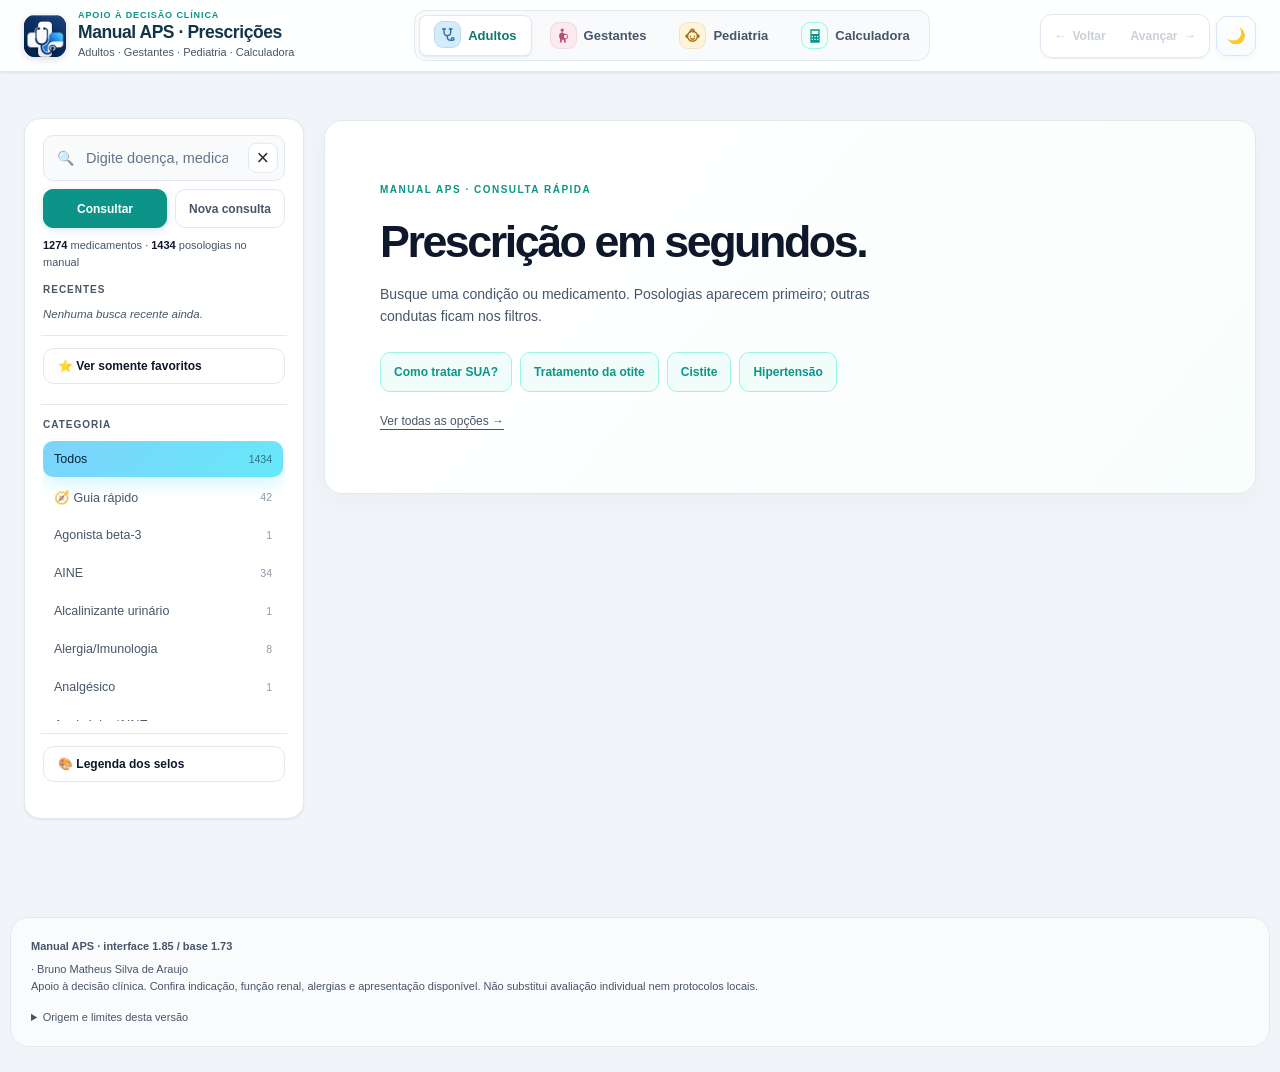
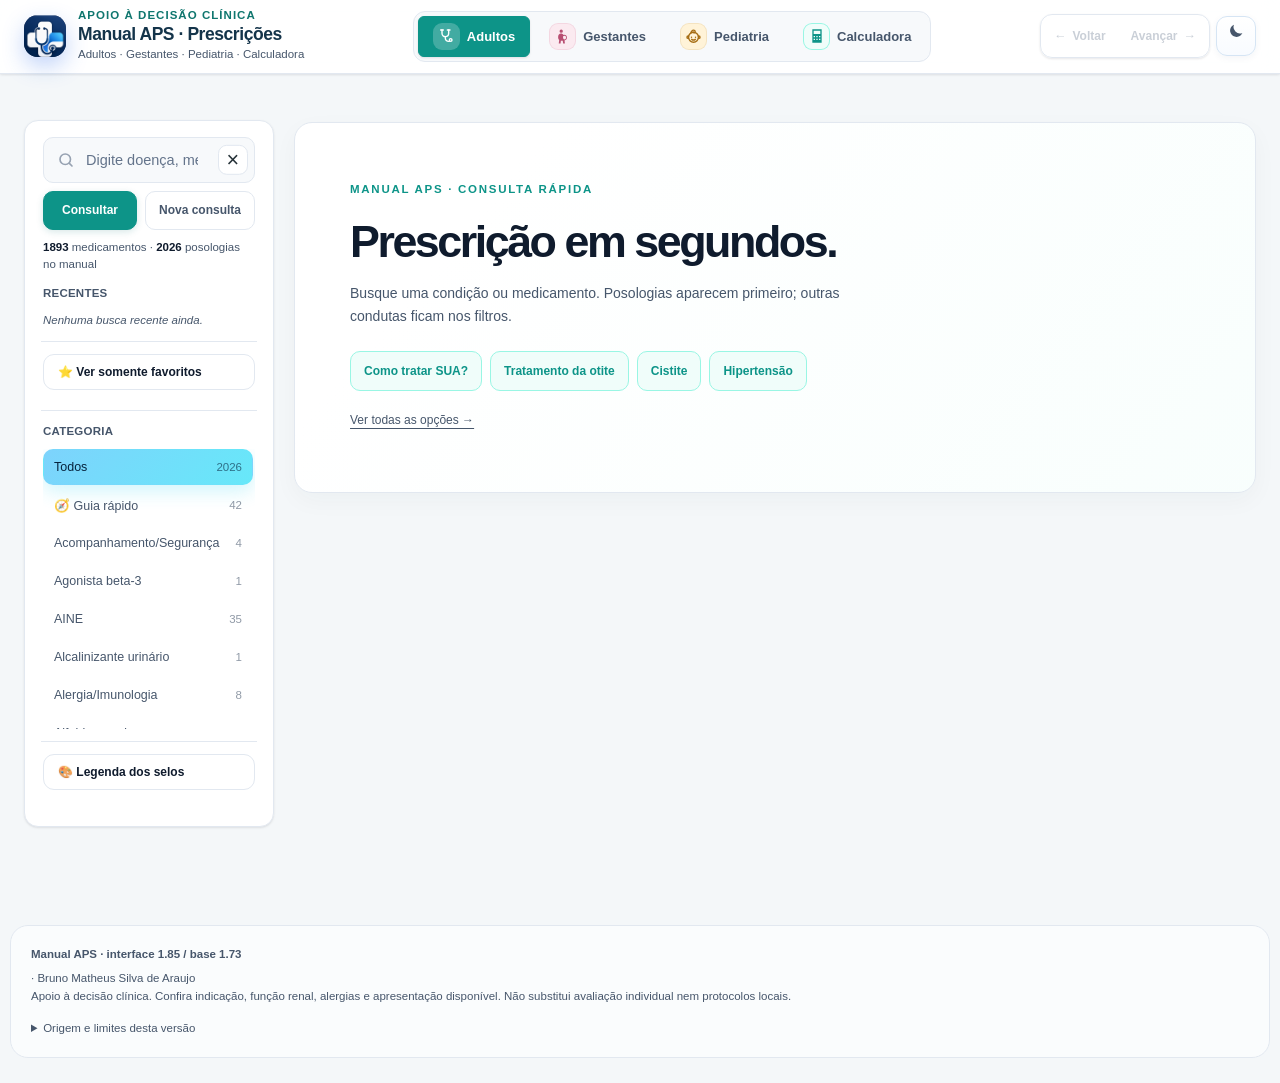
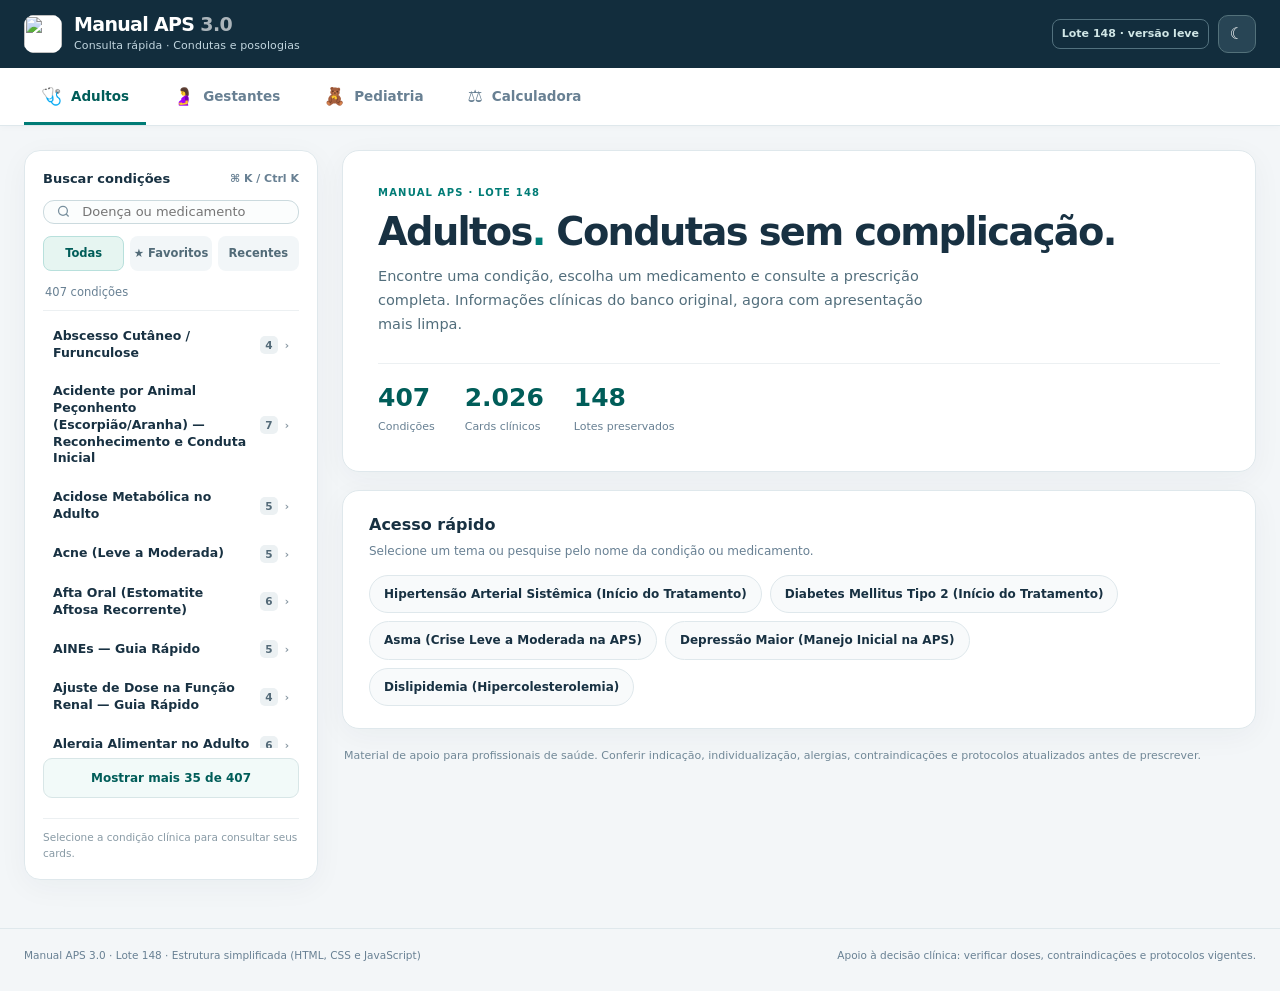
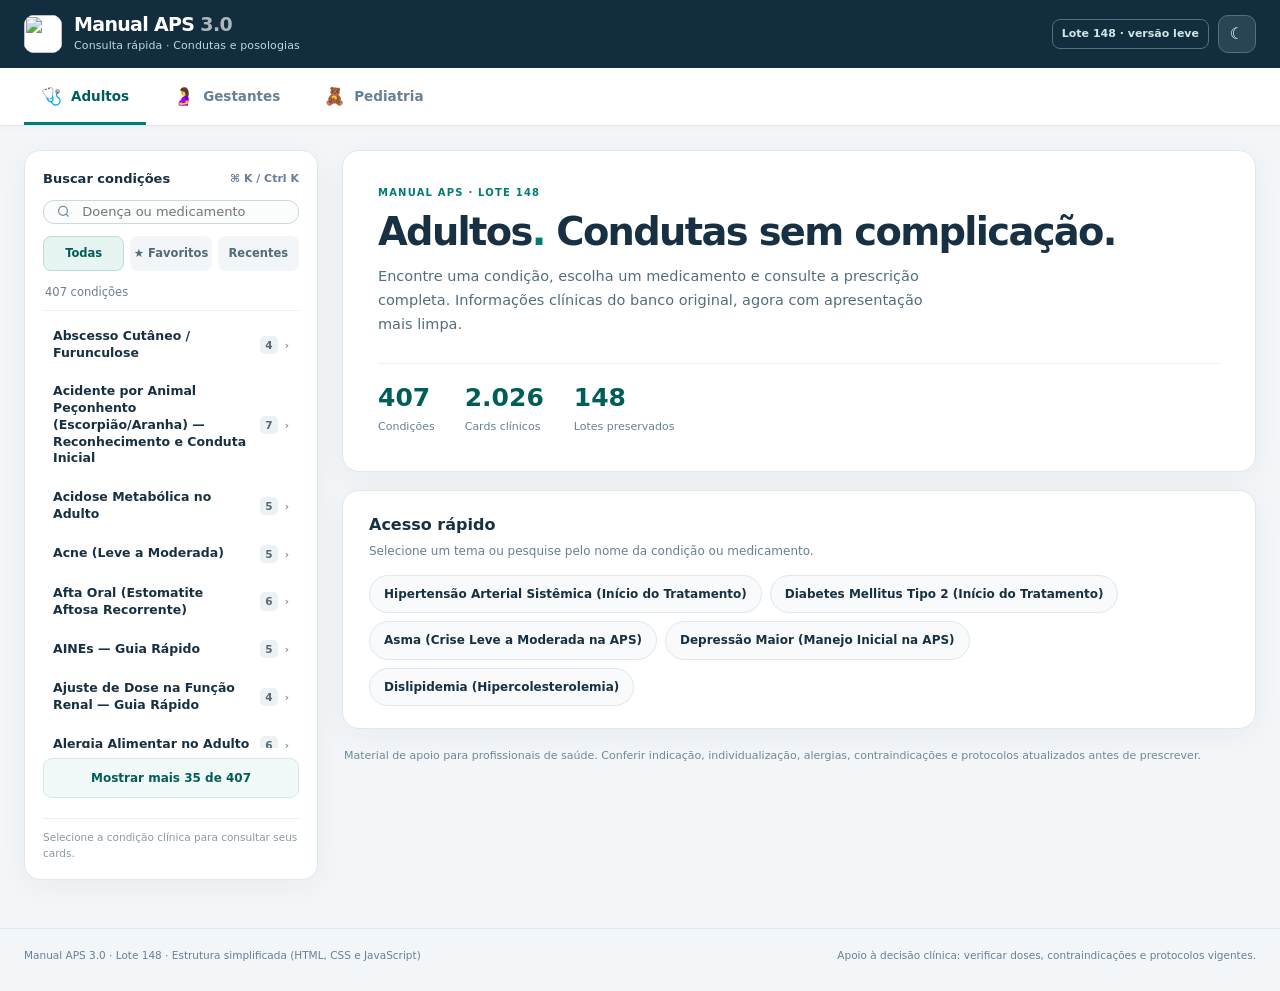
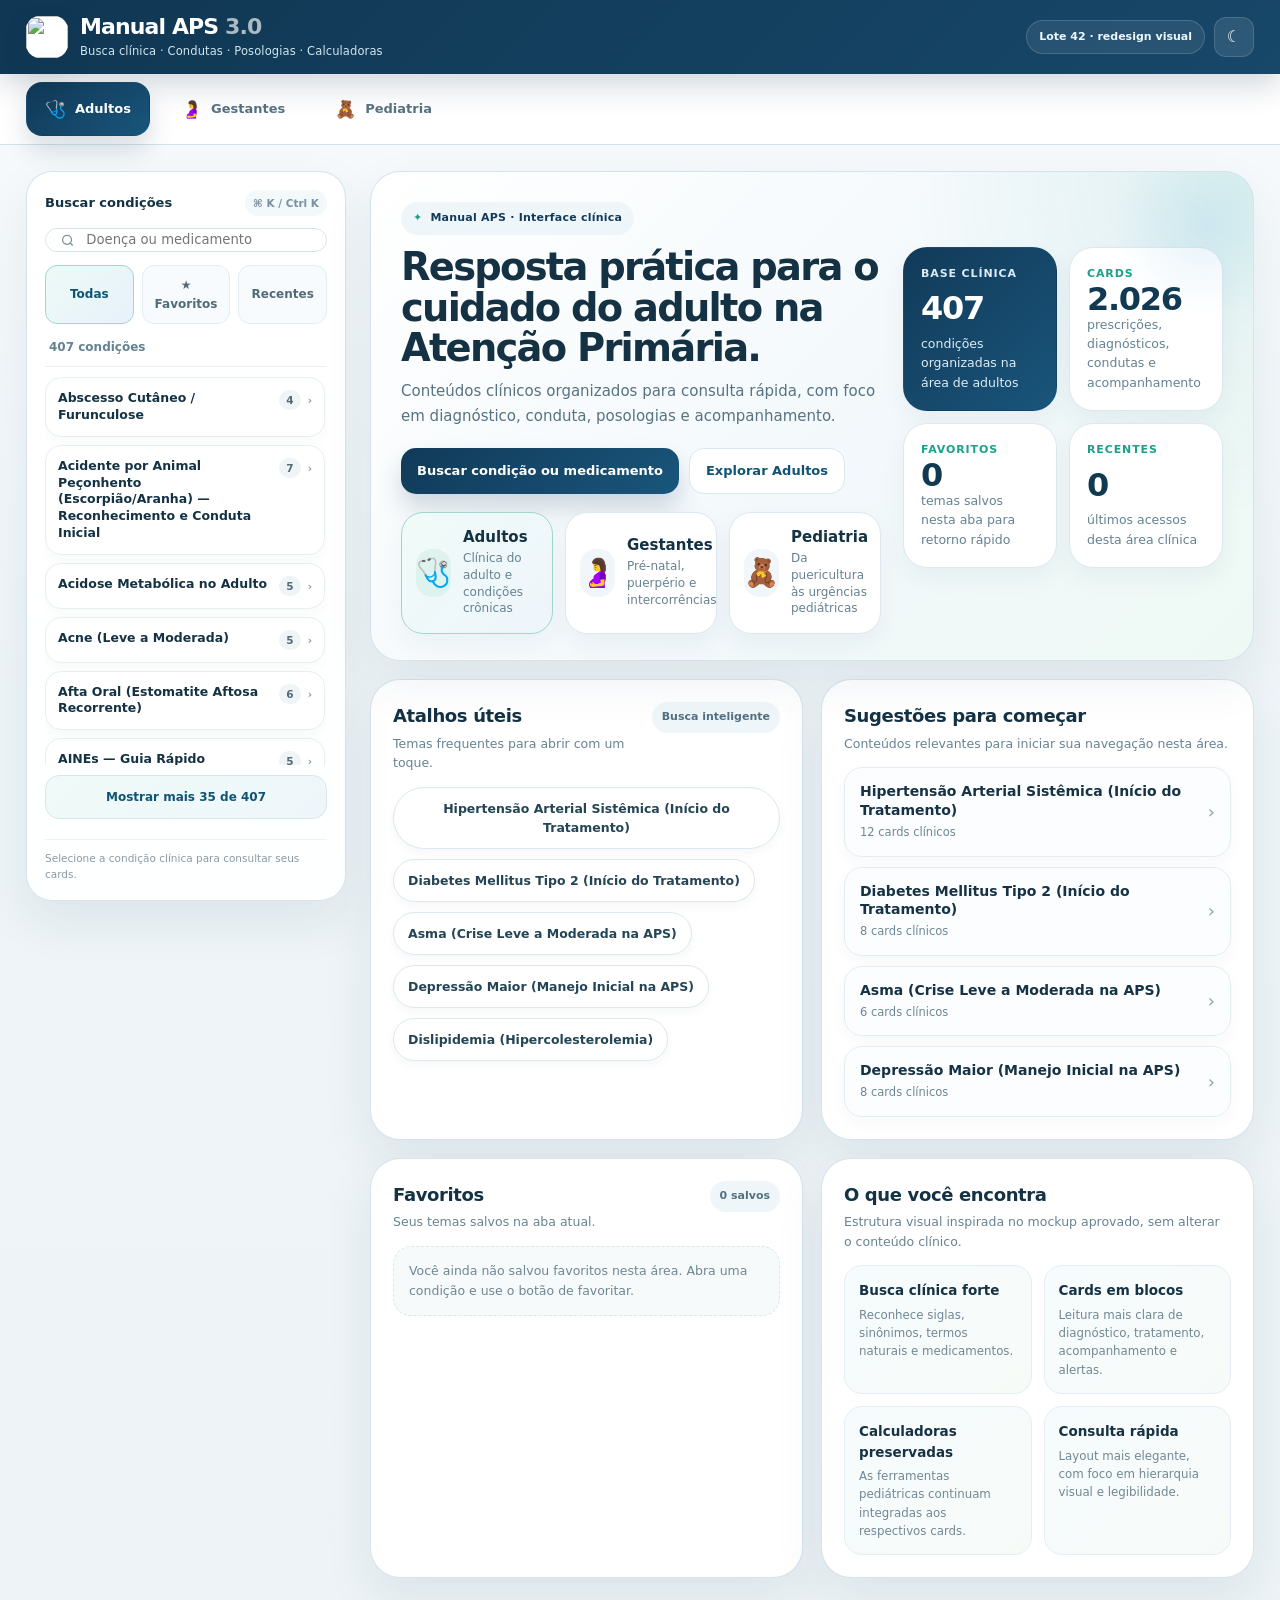
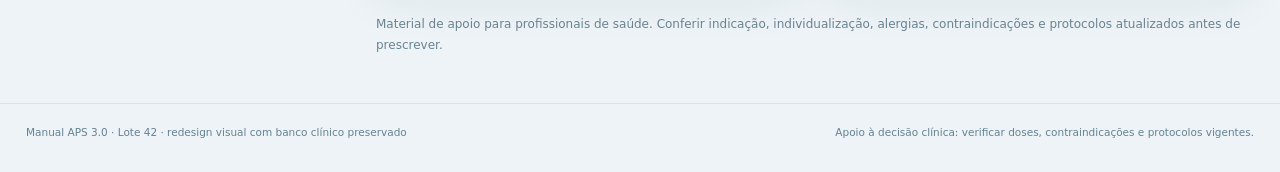
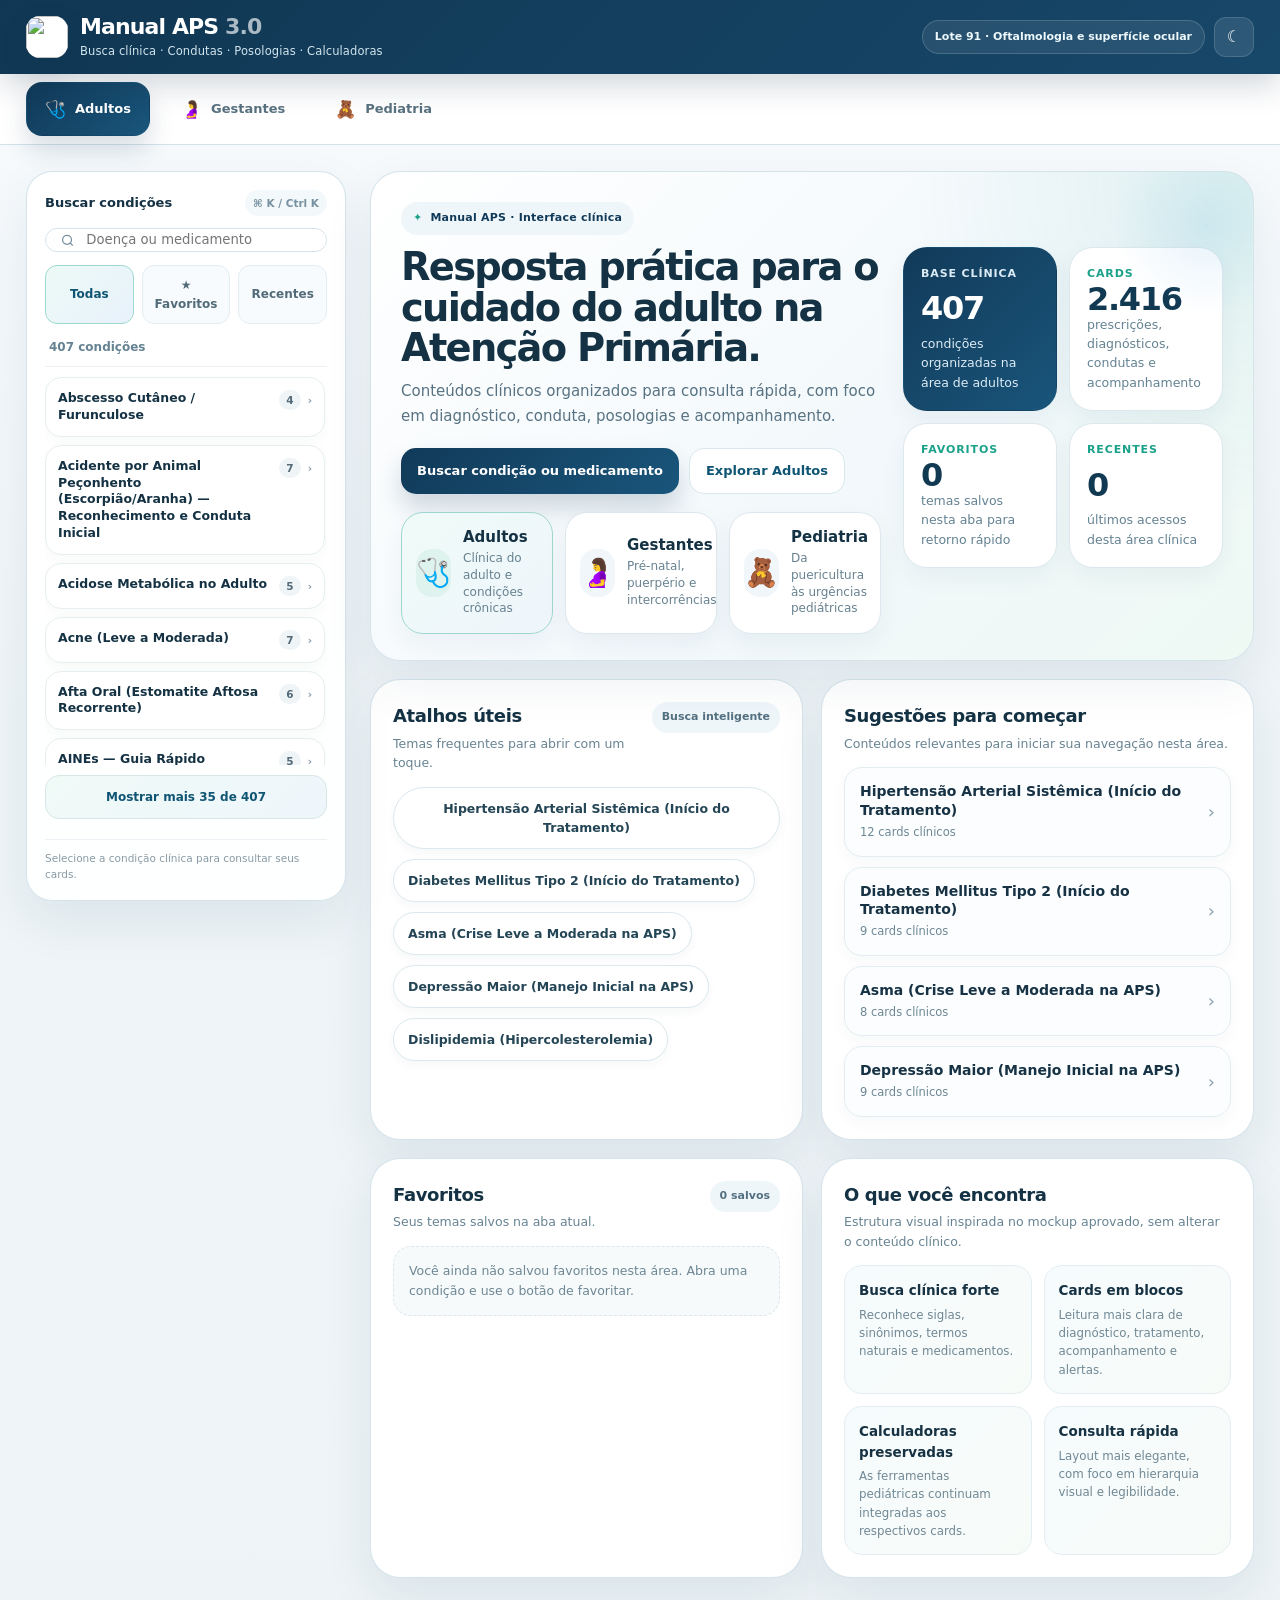
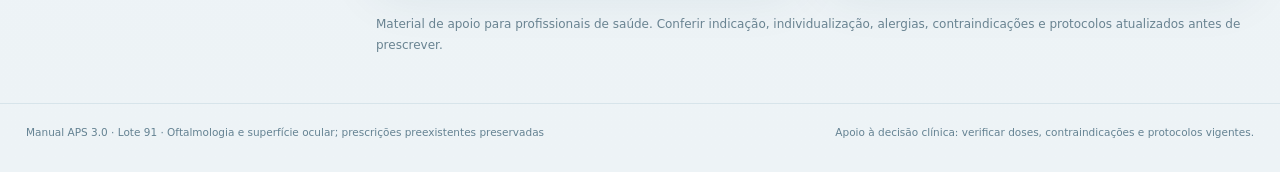
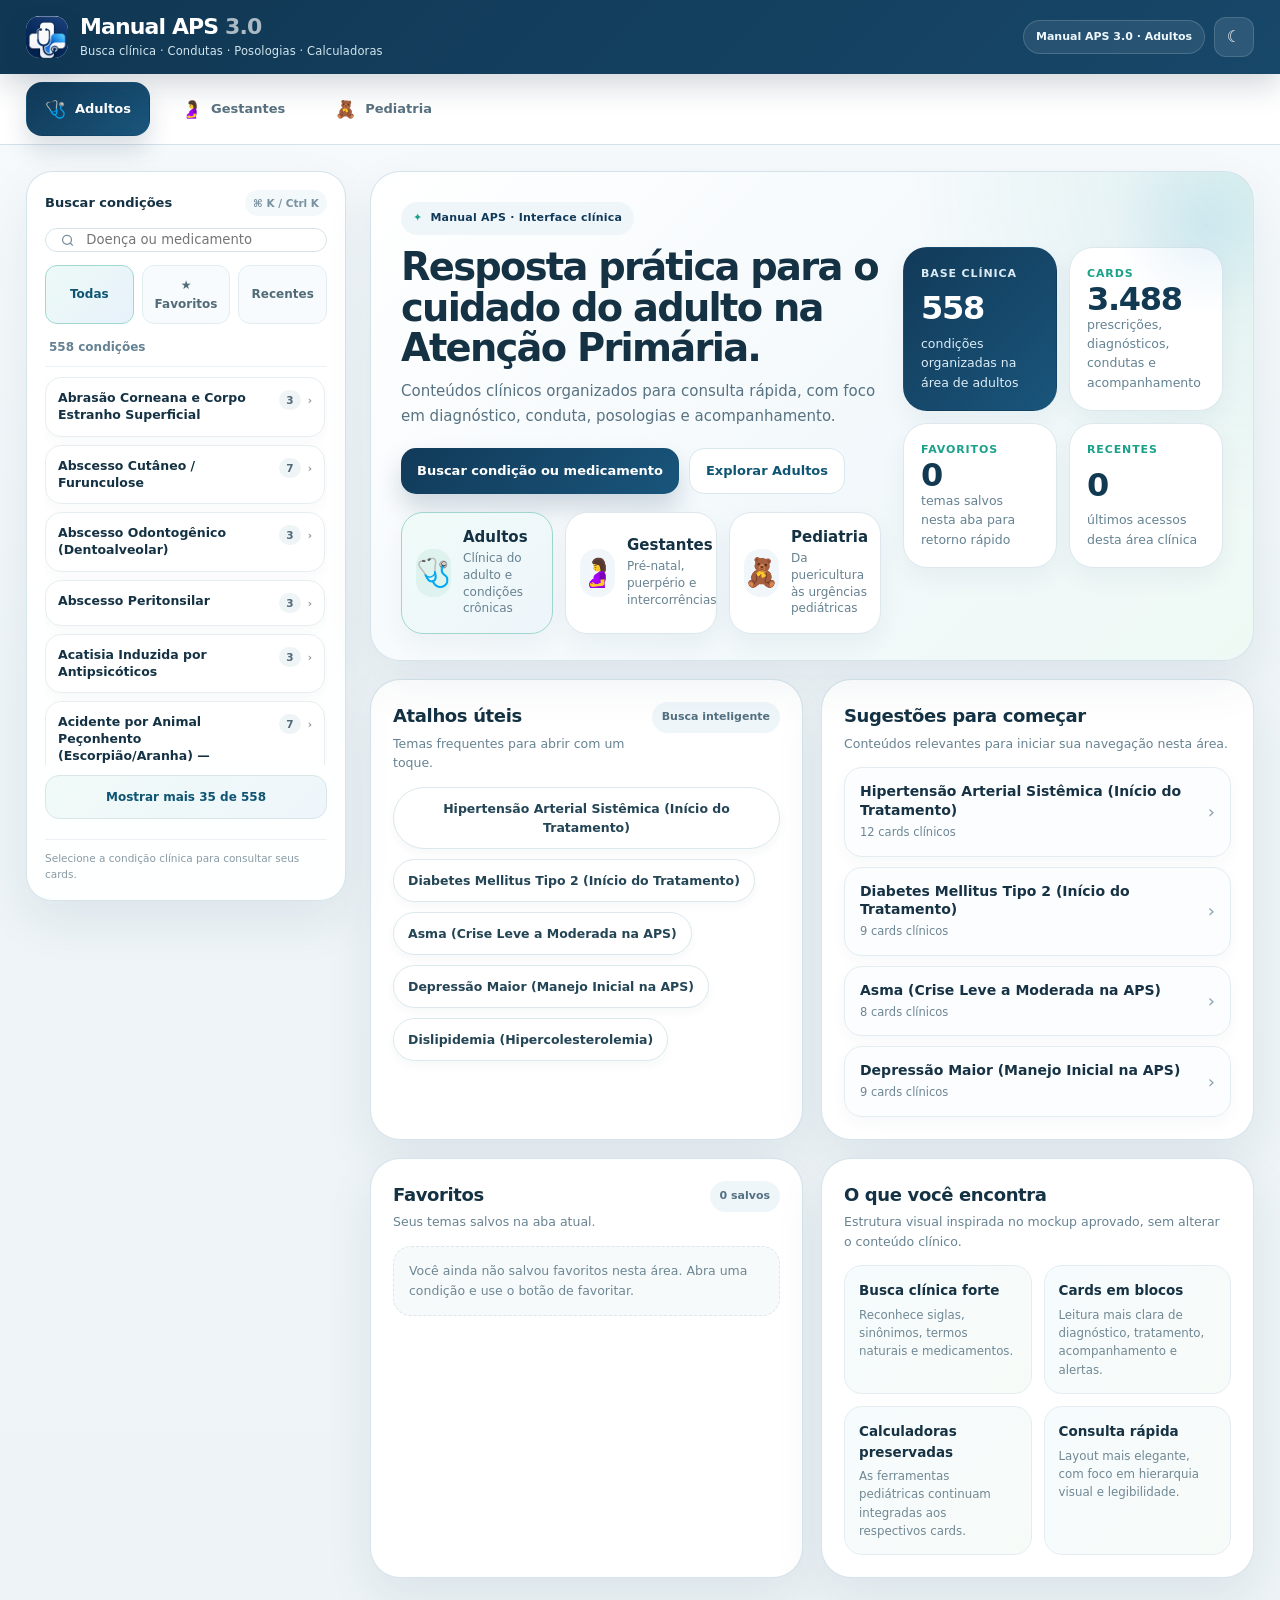
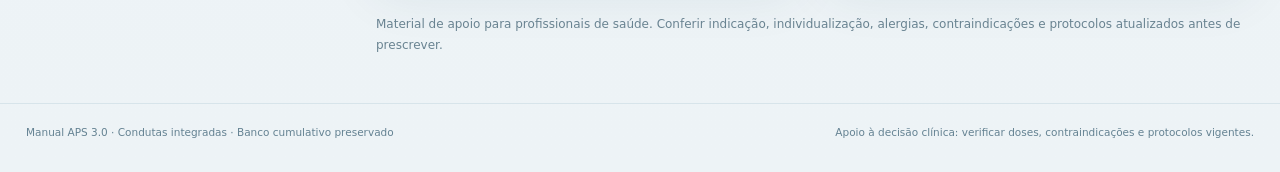
